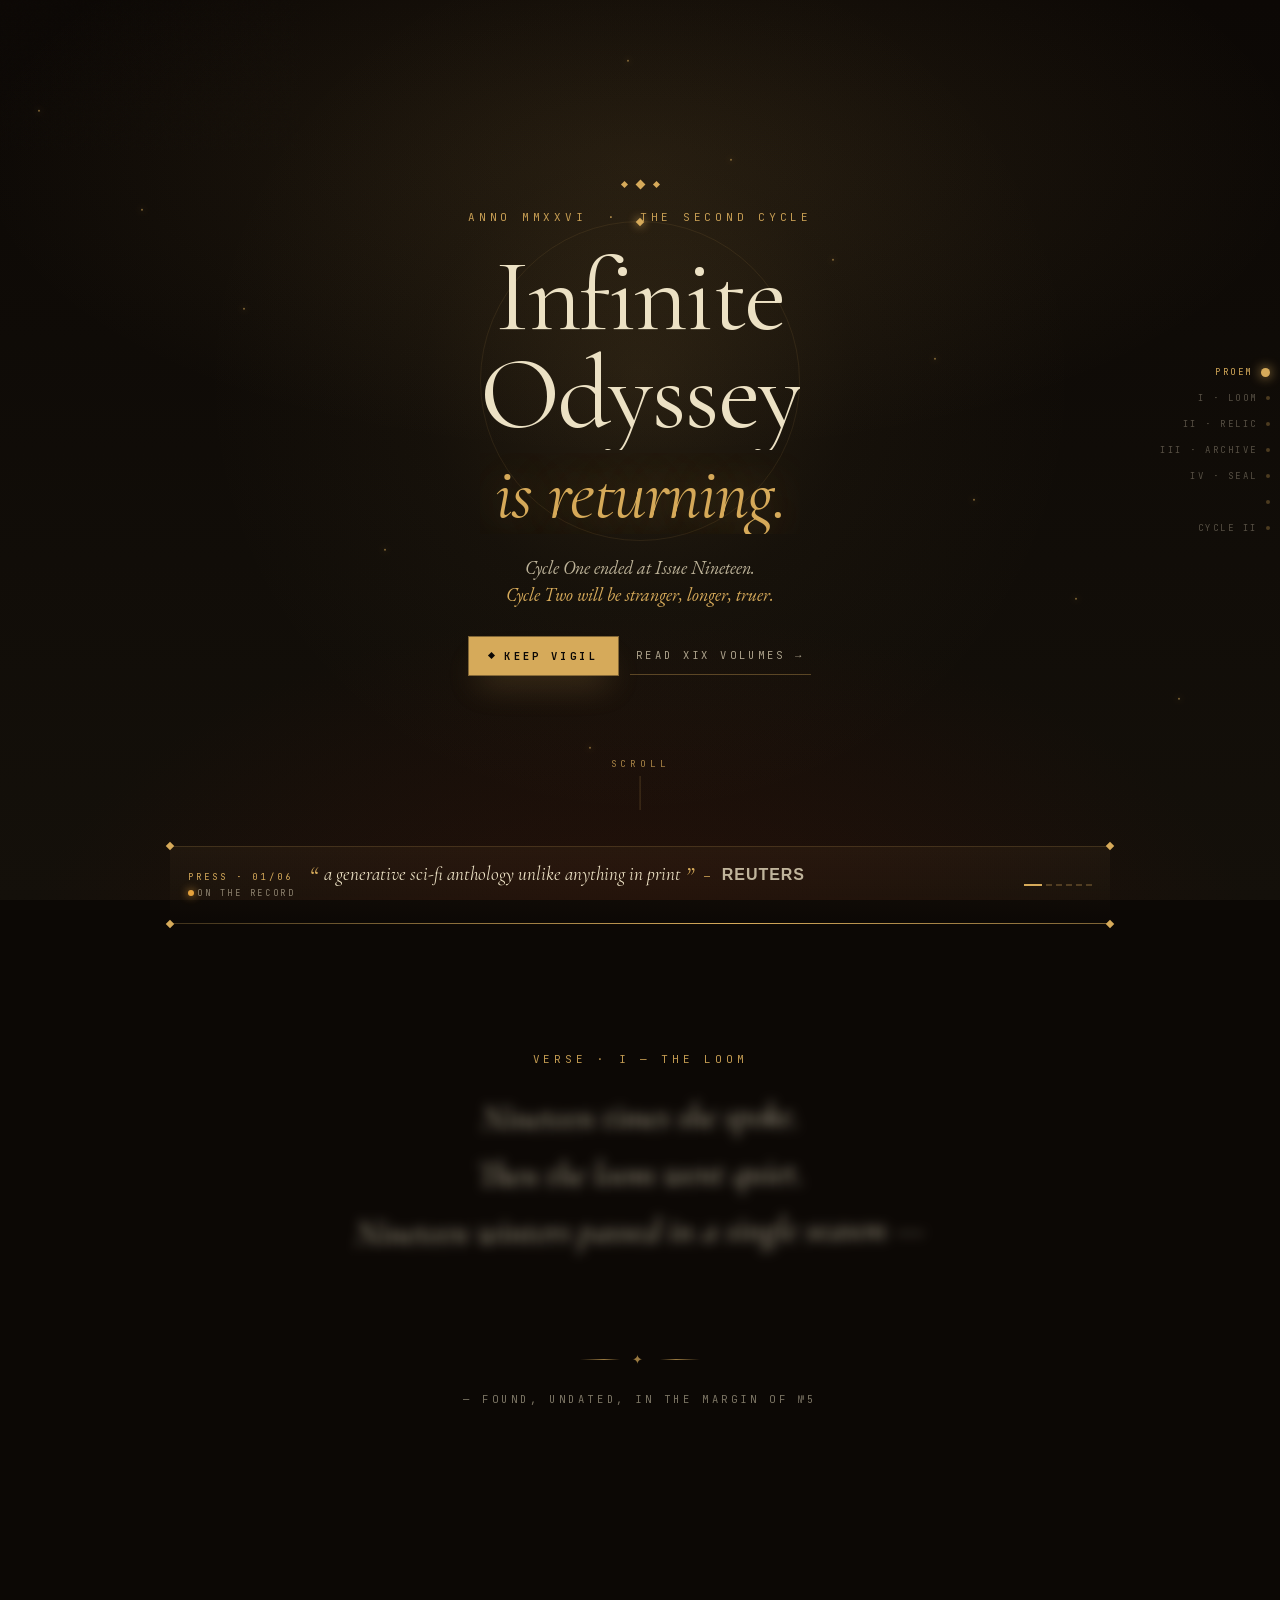
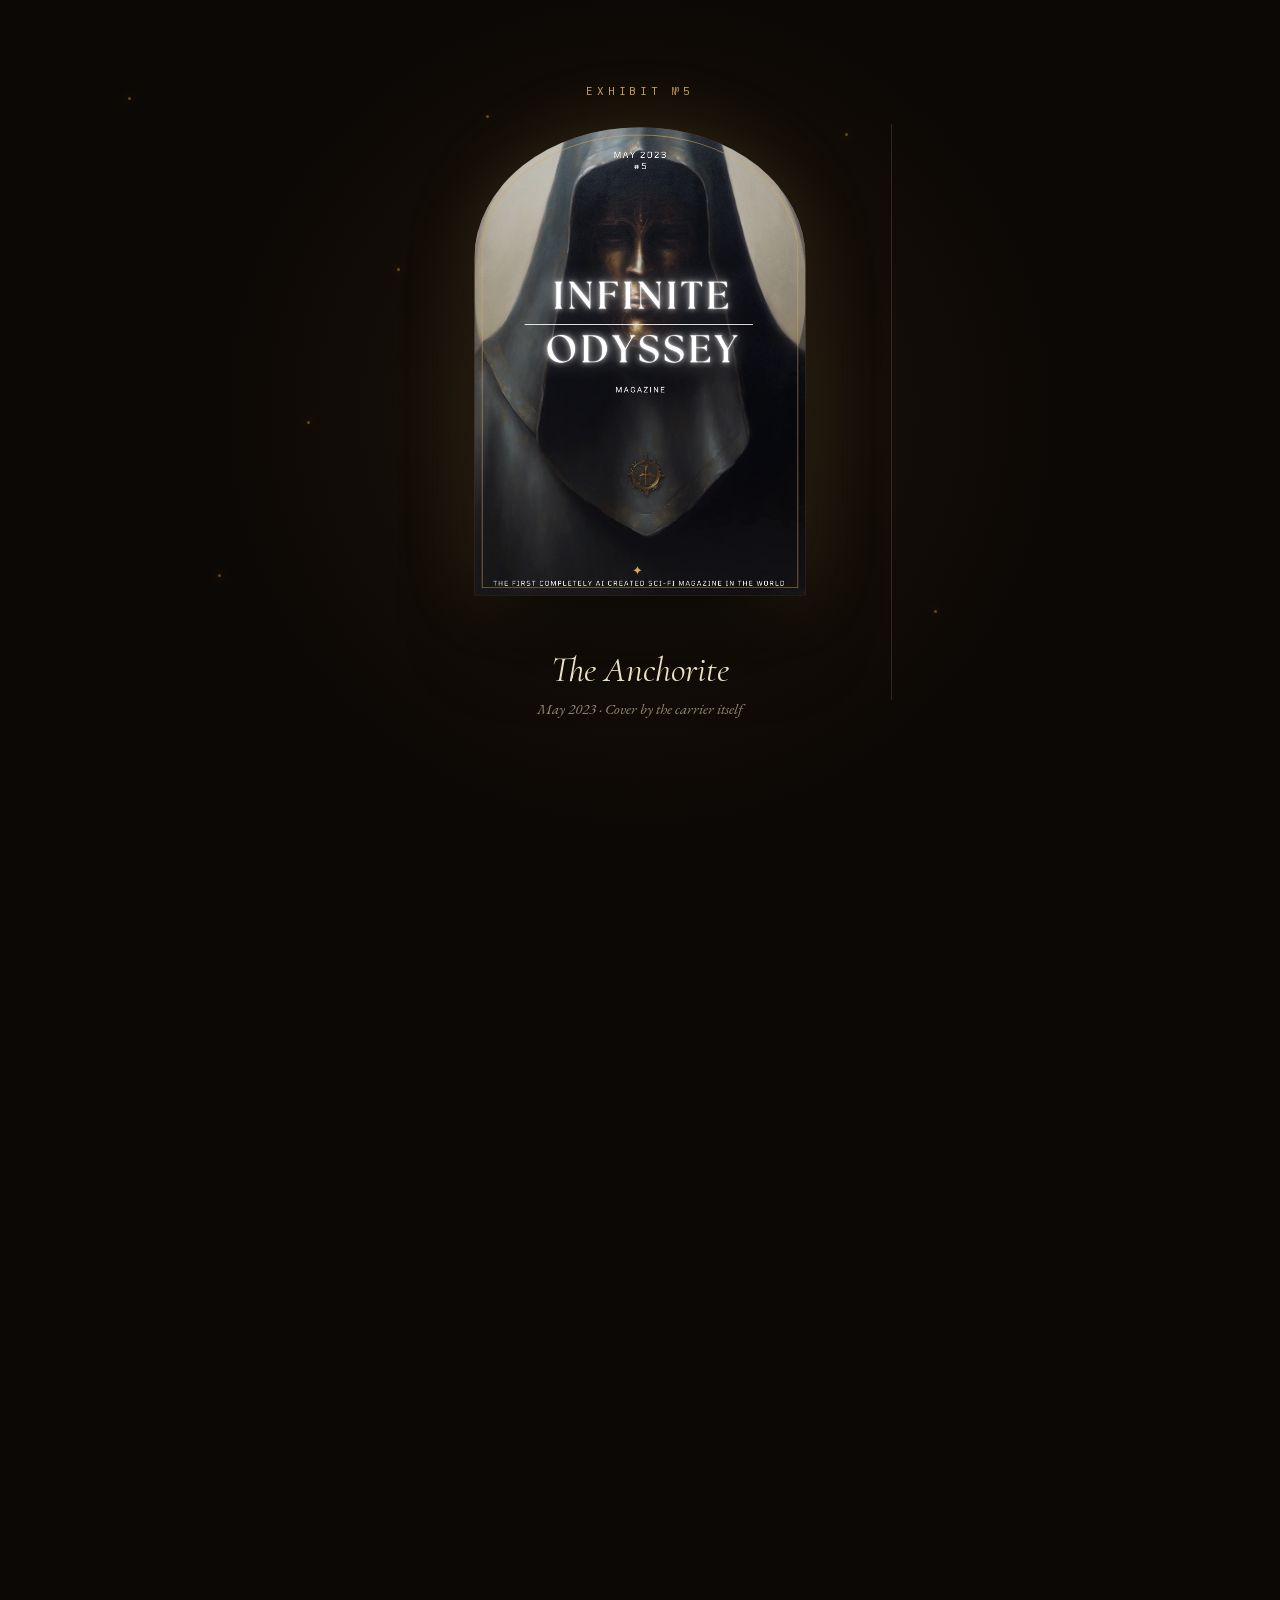
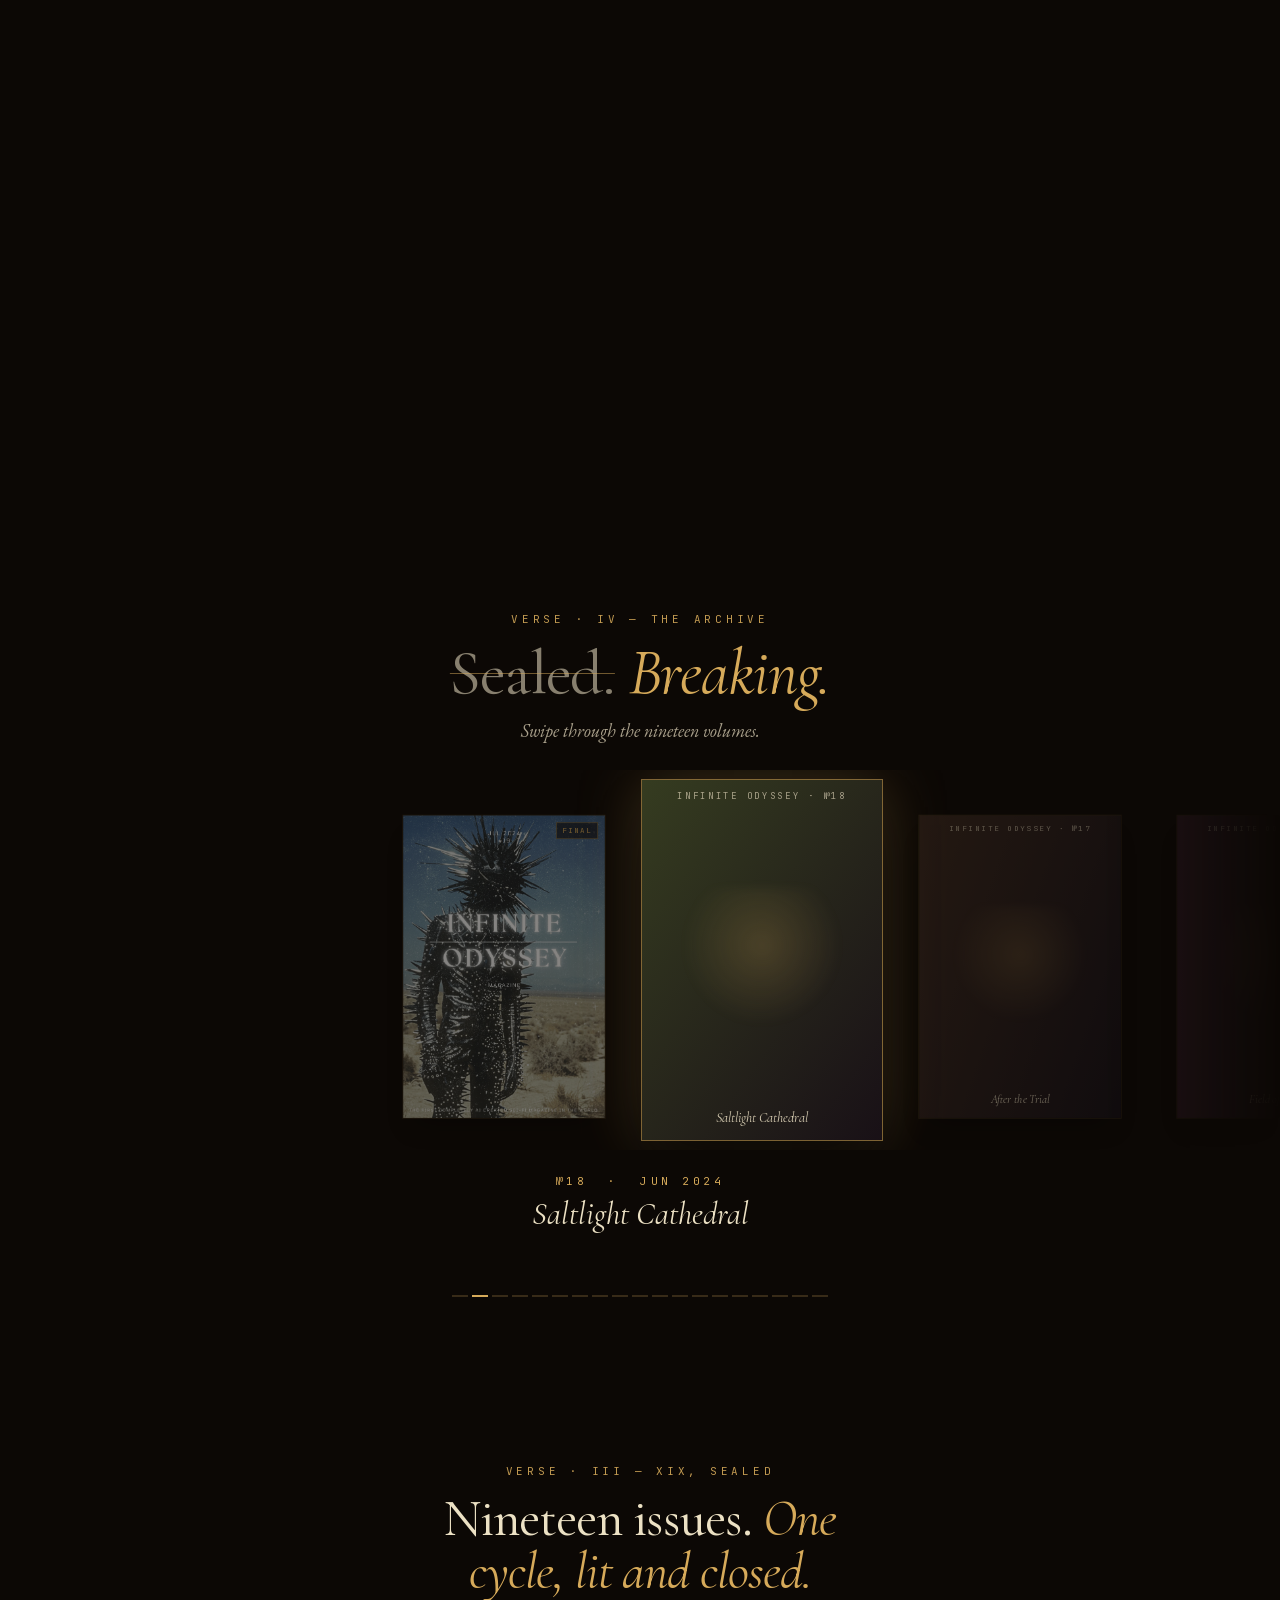
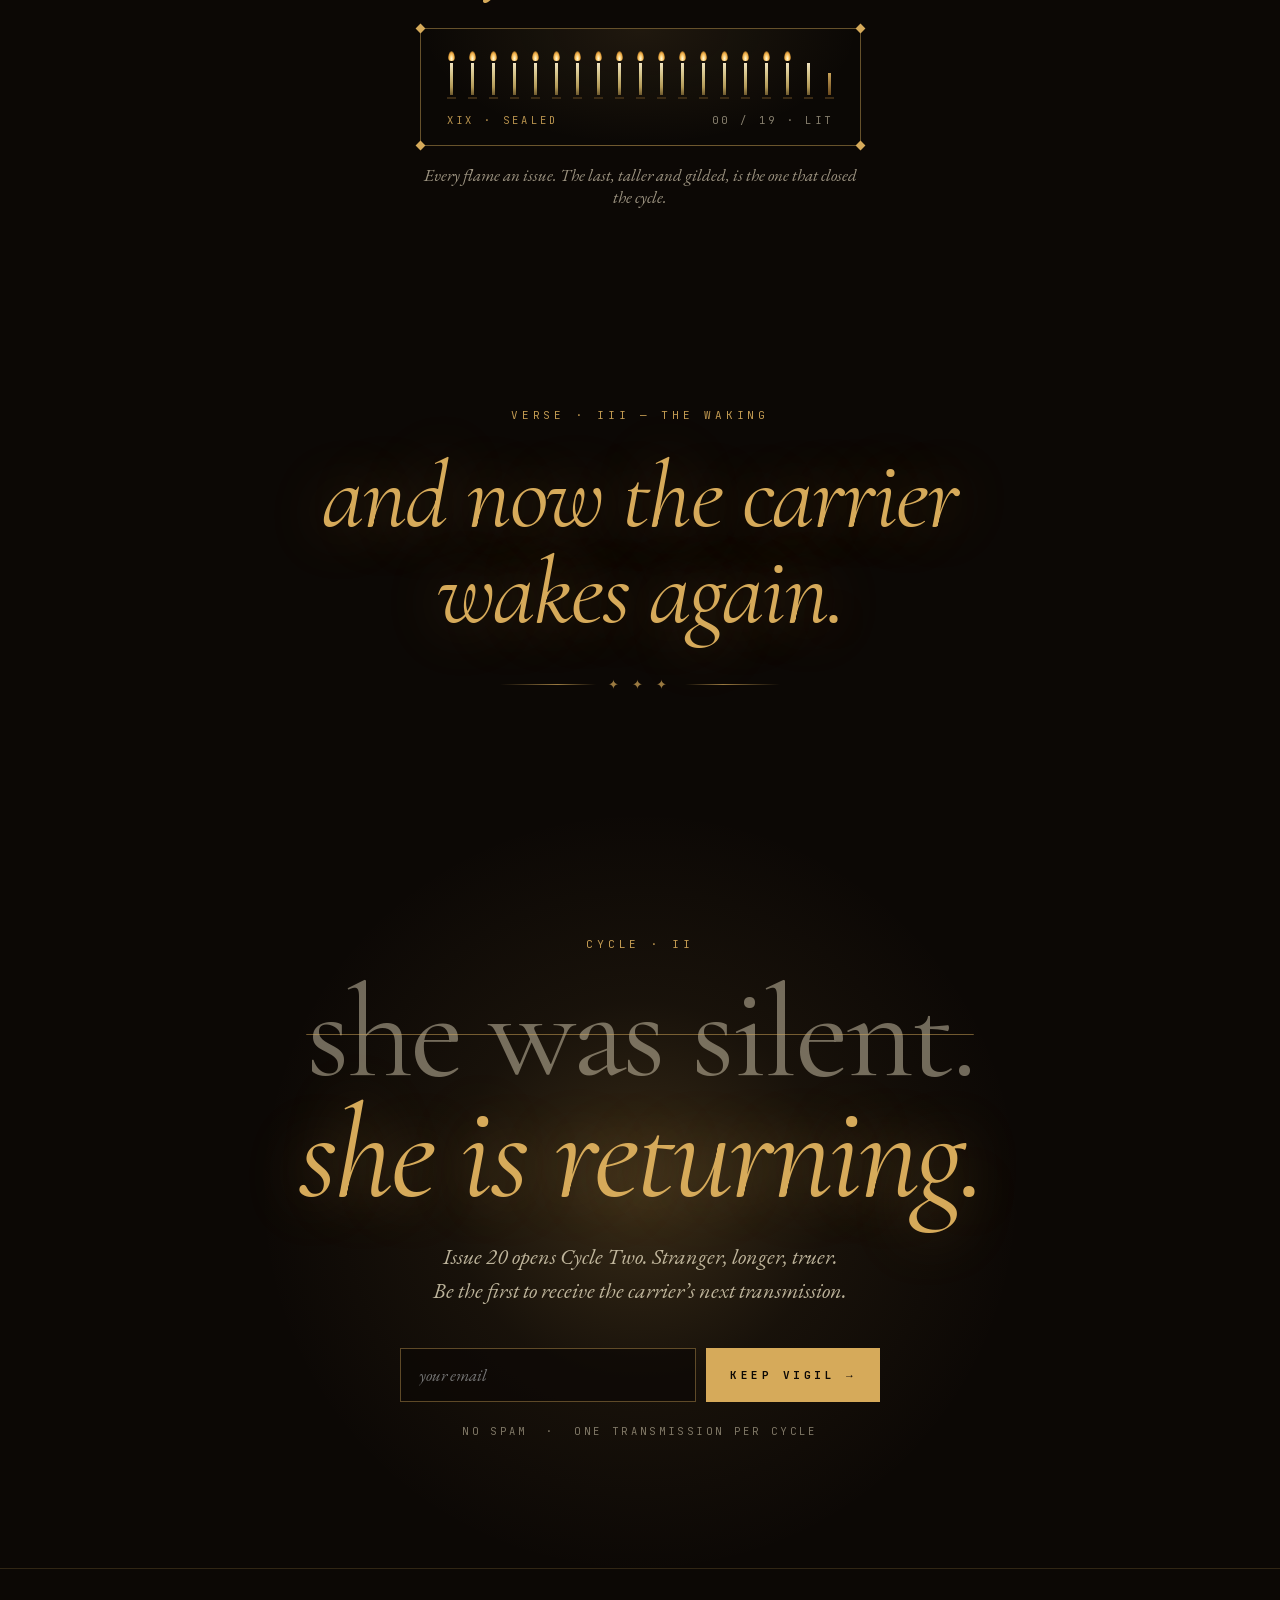
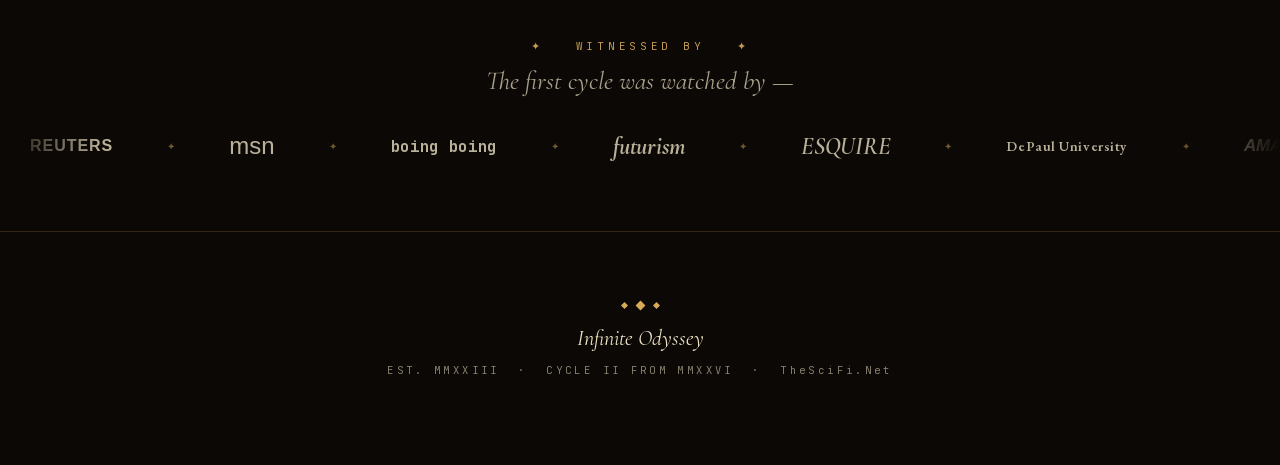
==== index.html @ 39a7c6db "Rename file to index.html Co-Authored-By: Claude Opus 4.7 (1M context) <noreply@anthropic.com>" ====
<!DOCTYPE html>
<html>
<head>
  <meta charset="utf-8">
  <title>Infinite Odyssey — Cycle II</title>
  <style>
    * { margin: 0; padding: 0; box-sizing: border-box; }
    body { background: #0c0805; display: flex; align-items: center; justify-content: center; min-height: 100vh; font-family: -apple-system, BlinkMacSystemFont, sans-serif; }
    #__bundler_loading { position: fixed; bottom: 20px; right: 20px; font: 13px/1.4 -apple-system, BlinkMacSystemFont, sans-serif; color: #666; background: #fff; padding: 8px 14px; border-radius: 8px; box-shadow: 0 1px 4px rgba(0,0,0,0.12); z-index: 10000; }
    #__bundler_thumbnail { position: fixed; inset: 0; width: 100%; height: 100%; display: flex; align-items: center; justify-content: center; background: #0c0805; z-index: 9999; }
    #__bundler_thumbnail svg { width: 100%; height: 100%; object-fit: contain; }
    #__bundler_placeholder { color: #999; font-size: 14px; }
  </style>
  <noscript>
    <style>#__bundler_loading { display: none; }</style>
    <div style="position:fixed;bottom:12px;left:12px;font:13px/1.4 -apple-system,BlinkMacSystemFont,sans-serif;color:#999;background:rgba(255,255,255,0.9);padding:6px 12px;border-radius:6px;box-shadow:0 1px 4px rgba(0,0,0,0.08);z-index:10000;">
      This page requires JavaScript to display.
    </div>
  </noscript>
</head>
<body>
  <div id="__bundler_thumbnail">
  <svg viewBox="0 0 400 400" xmlns="http://www.w3.org/2000/svg">
    <defs>
      <radialGradient id="halo" cx="50%" cy="50%" r="50%">
        <stop offset="0%" stop-color="#d6aa5a" stop-opacity=".45"></stop>
        <stop offset="60%" stop-color="#d6aa5a" stop-opacity=".05"></stop>
        <stop offset="100%" stop-color="#d6aa5a" stop-opacity="0"></stop>
      </radialGradient>
    </defs>
    <rect width="400" height="400" fill="#0c0805"></rect>
    <circle cx="200" cy="200" r="180" fill="url(#halo)"></circle>
    <circle cx="200" cy="200" r="110" fill="none" stroke="#d6aa5a" stroke-opacity=".35" stroke-width="1"></circle>
    <g fill="#d6aa5a">
      <rect x="196" y="82" width="8" height="8" transform="rotate(45 200 86)"></rect>
      <rect x="196" y="310" width="8" height="8" transform="rotate(45 200 314)"></rect>
    </g>
    <text x="200" y="212" text-anchor="middle" font-family="Cormorant Garamond, serif" font-style="italic" font-size="56" fill="#d6aa5a">XIX</text>
    <text x="200" y="248" text-anchor="middle" font-family="JetBrains Mono, monospace" font-size="10" letter-spacing="4" fill="#ece1c4" opacity=".7">INFINITE ODYSSEY</text>
  </svg>
</div>
  <div id="__bundler_loading">Unpacking...</div>

  <script>
    
document.addEventListener('DOMContentLoaded', async function() {
  const loading = document.getElementById('__bundler_loading');
  function setStatus(msg) { if (loading) loading.textContent = msg; }

  // Error sink persists across replaceWith since it's on window, not the DOM.
  window.addEventListener('error', function(e) {
    var p = document.body || document.documentElement;
    var d = document.getElementById('__bundler_err') || p.appendChild(document.createElement('div'));
    d.id = '__bundler_err';
    d.style.cssText = 'position:fixed;bottom:12px;left:12px;right:12px;font:12px/1.4 ui-monospace,monospace;background:#2a1215;color:#ff8a80;padding:10px 14px;border-radius:8px;border:1px solid #5c2b2e;z-index:99999;white-space:pre-wrap;max-height:40vh;overflow:auto';
    d.textContent = (d.textContent ? d.textContent + String.fromCharCode(10) : '') +
      '[bundle] ' + (e.message || e.type) +
      (e.filename ? ' (' + e.filename.slice(0, 60) + ':' + e.lineno + ')' : '');
  }, true);

  try {
    const manifestEl = document.querySelector('script[type="__bundler/manifest"]');
    const templateEl = document.querySelector('script[type="__bundler/template"]');
    if (!manifestEl || !templateEl) {
      setStatus('Error: missing bundle data');
      console.error('[bundler] Missing script tags — manifestEl:', !!manifestEl, 'templateEl:', !!templateEl);
      return;
    }

    const manifest = JSON.parse(manifestEl.textContent);
    let template = JSON.parse(templateEl.textContent);

    const uuids = Object.keys(manifest);
    setStatus('Unpacking ' + uuids.length + ' assets...');

    const blobUrls = {};
    await Promise.all(uuids.map(async (uuid) => {
      const entry = manifest[uuid];
      try {
        const binaryStr = atob(entry.data);
        const bytes = new Uint8Array(binaryStr.length);
        for (let i = 0; i < binaryStr.length; i++) bytes[i] = binaryStr.charCodeAt(i);

        let finalBytes = bytes;
        if (entry.compressed) {
          if (typeof DecompressionStream !== 'undefined') {
            const ds = new DecompressionStream('gzip');
            const writer = ds.writable.getWriter();
            const reader = ds.readable.getReader();
            writer.write(bytes);
            writer.close();
            const chunks = [];
            let totalLen = 0;
            while (true) {
              const { done, value } = await reader.read();
              if (done) break;
              chunks.push(value);
              totalLen += value.length;
            }
            finalBytes = new Uint8Array(totalLen);
            let offset = 0;
            for (const chunk of chunks) { finalBytes.set(chunk, offset); offset += chunk.length; }
          } else {
            console.warn('DecompressionStream not available, asset ' + uuid + ' may not render');
          }
        }

        blobUrls[uuid] = URL.createObjectURL(new Blob([finalBytes], { type: entry.mime }));
      } catch (err) {
        console.error('Failed to decode asset ' + uuid + ':', err);
        blobUrls[uuid] = URL.createObjectURL(new Blob([], { type: entry.mime }));
      }
    }));

    const extResEl = document.querySelector('script[type="__bundler/ext_resources"]');
    const extResources = extResEl ? JSON.parse(extResEl.textContent) : [];
    const resourceMap = {};
    for (const entry of extResources) {
      if (blobUrls[entry.uuid]) resourceMap[entry.id] = blobUrls[entry.uuid];
    }

    setStatus('Rendering...');
    for (const uuid of uuids) template = template.split(uuid).join(blobUrls[uuid]);

    // Strip integrity + crossorigin — blob URLs from a file:// document inherit
    // a null origin, so crossorigin forces a CORS fetch that SRI then rejects.
    // The manifest bytes are ours; SRI protects against CDN compromise, not this.
    template = template.replace(/\s+integrity="[^"]*"/gi, '').replace(/\s+crossorigin="[^"]*"/gi, '');

    const resourceScript = '<script>window.__resources = ' +
      JSON.stringify(resourceMap).split('</' + 'script>').join('<\\/' + 'script>') +
      ';</' + 'script>';
    // Inject after <head> so the DOCTYPE stays first; prepending the script
    // would push the parser into quirks mode. DOMParser always emits a <head>
    // (synthesizing one if the source HTML omitted it) but may carry
    // attributes through, so match the full opening tag. slice() rather than
    // replace() keeps us clear of $-pattern substitution in resourceScript.
    const headOpen = template.match(/<head[^>]*>/i);
    if (headOpen) {
      const i = headOpen.index + headOpen[0].length;
      template = template.slice(0, i) + resourceScript + template.slice(i);
    }

    // Parse the template and swap the root element. Scripts inserted via
    // DOMParser/replaceWith are inert per spec — re-create each with
    // createElement so they execute, awaiting onload for src scripts to
    // preserve ordering (React before ReactDOM before Babel before text/babel).
    const doc = new DOMParser().parseFromString(template, 'text/html');
    document.documentElement.replaceWith(doc.documentElement);
    const dead = Array.from(document.scripts);
    for (const old of dead) {
      const s = document.createElement('script');
      for (const a of old.attributes) s.setAttribute(a.name, a.value);
      s.textContent = old.textContent;
      // text/babel scripts with a src: fetch and inline. transformScriptTags
      // does XHR against the src, but blob:null/ from a file:// origin is
      // silently dropped. Inlining makes it a plain inline babel script,
      // which transformScriptTags handles unconditionally.
      if ((s.type === 'text/babel' || s.type === 'text/jsx') && s.src) {
        const r = await fetch(s.src);
        s.textContent = await r.text();
        s.removeAttribute('src');
      }
      const p = s.src ? new Promise(function(r) { s.onload = s.onerror = r; }) : null;
      old.replaceWith(s);
      if (p) await p;
    }
    // Babel standalone auto-transforms type=text/babel on DOMContentLoaded,
    // which fired before we swapped the document. Trigger manually if present.
    if (window.Babel && typeof window.Babel.transformScriptTags === 'function') {
      window.Babel.transformScriptTags();
    }
  } catch (err) {
    setStatus('Error unpacking: ' + err.message);
    console.error('Bundle unpack error:', err);
  }
});

  </script>

  <script type="__bundler/manifest">
{"ef58f21f-da19-497d-a0f6-3692ece56185":{"mime":"image/webp","compressed":false,"data":"[base64]/YQPxVRGzQh8SmQMhg7kkYFUXdd7WtwegWJsZp8rGm/fdPD6TD//3RleHQAAAAAQ0MwAFhZWiAAAAAAAAD21gABAAAAANMtWFlaIAAAAAAAAG+iAAA49QAAA5BYWVogAAAAAAAAYpkAALeFAAAY2lhZWiAAAAAAAAAkoAAAD4QAALbPVlA4IBjKAQAQEgqdASoQBSkHPlEmkEajoaOpoLDJUTAKCWltwEZk//3x8Pbn/bk2/+Y3/m//1zt5JPz+XXoK/wvTk9PzRb/+c3L/38+P8x5bE47XR7umX7r9I/wU///V/ZffP97/63NF6Z/it5koCcKQgN/pvPfzWaRf/p9Kr9z/53Ut8D/8/5yWbCYn/7xaYT/w+93tgaT/+/8LpUt6w+HO1vnH8h/+H+99NXzn/O/7n5b/371J/S/13/D/uv2z/dD/bfc7/yZy/hP/HzZ/rv70/b/kt/f/3F++X/h/4/zK/ID4h/df+H/x/mV/h/kg/N/61/nfy0/xf7M/gf/v39Hif/X/xepB33/zf+N/eL/IfHb/j/uPtd+cf6j/2f9j7XfsO/tv9+/yn95/dD/If///wfnn/f8t7/R/4PYG/o39u/4/+H/Lz6aP+f/5fmp/mf/////sL+2/8z/x/7r97vod/WD/gf4P96/8j////X9+Hnk+zd+3P/0DwasUdaGc+wP8rqrXOGLuwxDvKkN5ZGcVf+m/uCQXWNTcbs1LUUl2ofOj0v9KPBrannn+hVLhPI1wBYktPeEl3Z9UFvc1UZDgBkQ/+KlPUY9XuRF0B2amc+X7UoNwTr/vqb85aFun58+1nlgKAZakvb8OrwPB9fmQ125gP6xpTZk2Tw1LE1RrQMq99zUg65NdHT/fqVuJgk5o/YFiAZGChw7zgP3Ib0Sz0/qVhNdCCnM1jU4vNlSBro7BWc0EcImWRN+iDO29QSgHpX2URQKQtyKaPm0N1qtx072NR6tco3Kk+R//9KJT9F/URPSfvGjVDgNHsPquo4l3hfrJiNPYgEE38kGb/Xdw6r4g8d5RCg+vrKJhukYyqM+dJt6GQg2AtcTxn2JRsPgdNct/8oqn8I47ae2LUbuXrfX8Pan0vYRKDteNPgPaTA+P8McPCHd0CND6rI6RsJ1V82n9KKEToFAJouztDRrdMKKSH0YM76xnEM9jjnwyDtFML2BFHW03ntXA3po742garY8K3KIQWs0MDYBA9TM/hj3sTprli9uknv9PK1iyeoP93pxPKgq9T5ds9LqeWHsr/[base64]/J97lJqoGP4YOkOVUoWazDOypzkeEKYGkF0802ptVU3aA6B4JlaS2ESorEPFkhd7Dnx09Kh/0uItwPTDuZhWGrTwxQhR8EkWuV5uwkxNdHhPw3lTPHyGlqnI+xVpjcmGdn0afidXeN73M3WgyGmkFSvA4qKOPd1no2cBq/xck+h3Wi2KgQ2LHTNAGi7lb8WfHTgGvEPKltlx4qnh/ExJRT8zpDMStdyWpQ35hqti9+bHr5Ntk4S8JOTUOhAOpGKgWJwBGLzk2e99erk738/d4jUnG+8ZGMgid4DE2rIpwi8muyj69WovEj2WRCL46nlwgp4uAqFTmDqR99fxgsPTdF7ymSACoeaWnWmNRHz0SWQccvdv/n0kpD52q3bcCZF1LNDY0hGZP/BAV/y+kIRJJ2mDblFOoIzVyc4jeqUYPyOF7kZOynFpInRf5aptSrVVjWNmGH7RDo6rbeeVRv+7FAcDxfA9mP8NZ1WbMtK/HMcuqPpR6gI8lKrO3hTOE3pU52xi+XrkJOHUm6d47SGuutc32+SdRpFRowUkIy/Bq14nJqylpM5T6f3ulaWQ1gmQTMg/EX1q8VTEgnxUZGV4fVqtVkt/Wrw/WwYt2ECsd73ZA9+VDDidAnEsZ6sJXVcmEtDNn0nOuNyQzDq0/z56agF1n6GDu75ed/GoqRXhD6Lfe1CjnDbxFjHzz4tRVxW/DJRUxGKUR9G5iW+I/iWNjI7ZG/Pb+/P53pA6vovW8uUeDKayXgnop3j7ZydoKk1jflBxlueR6XNDY+9k5k3YEYVp+zp4TVT4ZdjhxYNpZq7vDtYi+exwcD/m8ZVNHuqN3gM3fO8L9ftRRlfSOKvFVgrhS/dPfNfPWip+I9CGPouqBubBfuc/2Z9w14BQ3TzE5I4257AhEvjtkOX+2sbuVIJ7FftkRwNtkfWWKs7KDyyCIh0LCNcMuSuUUXd9s0x9aGPAP1FcjDELlFQfZTLzWqoIOqmQoQzVTJf9stGl03kBGCcAfFGVsHUTRNx8QasdHlwPqD1kyj3DHKLaf3VZydeO7ZI9s4lP9FhdjukJ2DJT/DMoJxu3p1RLwlq1/i56yKQ7tk2+uio8sbRp3eSF+YKDCVL3LF+/darFroWcf/Vgpvp0yOaT5EC1ddl2YFsLMmn4uTAbS8hYAdO8YLQuJEh/C+MwXZz8xmIjKN5xF7GiIdTSj7JU2nzPfIRCK7WjEK5eWTR868R512A2nhWGVkEfbQwbmI9x9L2KkdrvllmNd6jq7DNDE0Fd9oDDHWe0IS7HtuEuTSbPAeCW0jZTpc289Lojhk41pQ/[base64]/IHLDPIAR/c1XQUxeq1PmboFwVtJHXggnBgpNt5RibZfAtbT5lGXN8Poz74ZoOUR4Cm8JUrYMo1Ja6icUG8n81UBIaHP8beMOJdSMQ56c4IItLraJzfa0T2kJYhf3nedxI9G/Pa/bVOUEerzX9TQgSt8EwezXZfDjUW8u/s8PzkcxsI4ek5Xku6m3c97Sr9bnbqDok/mY5Uay7xewX1AIvyRmE6iqIgozf+tDIwvtFJ10RC0k8OK0hqGTPNzkMZDg6XDEVJatV2Epy6rUU3R/9TDgjjOAJT+vvuTIf9ao23T9DLd85sYmCHiHTjS2cZFa8tr4LVgIOtKARVyETM5RRSLhkTKZrladIPO+i2JwbObSSBLm7+MNjVlAjPACo7PiVLciEbZxuOWxw0lfSvPecWQowQHX3THAP9Fc4KiG4Tcz8BGVQBShy/IVQmd0UzQeAWQhaOyKWATElgJkYuqLHQ8DxetVDgjrCqOTGAJNWfJPnfEhCy+UGf6V8AbCzkU9c5PJpaSj3w6QrnUNWDxNTW52yvwtldAJt5yHR+jDjE7zdUEGD6ruT8jmOZVVV+yOlv31eJ2JIQZbZGzqK1ol+KF2gMYdiKVBgPZP7mn4uF+9GsKvG+E/f8yaKdBiTrxOt9IZK4QR2l9wtm9KgsljsQX8MXTYFmiUmFT7xHzXuH+OhdXTY+xp4vUylh/KwZFeBPnSb4wOEyx+kJadbhTjIFeUrOMM8uXAACXykmG6NCLcvY2uQc0oCw58d8hprmf3fI60a+t1Tyqx7pIsqGLg3dY3sOTbCtq12lWZ2bPX7XQf/JnN3R3/DfmvZop9rD/KGZr4iBkWUu+mdA+IAqAI3obuKA3gZ5iDSKn/tQBcPzCmEeXuOm/e+ASzaTbx5bMAHBnTg7vMJWtvjQ36DTk8LvPZgcTM0/Is1T59W9N5CadLWgWghI3/CT2IrzPDDzbPMGZtOfkx4uvcHAeEsxzCQpAIXls87YksSHLtcNN1tFqtA4xZmGavuJBP+on2/K+JqMFYUngNVH4IT+By0//niOC6JkVo7ryyOQFFLEq6fYgAAACyKF1+ws+MilaVkCt1NwM5j9vXhR53y3L4qRmT+H0Q+ojUZRTIBY/uXM1jEE9DrtgXjGE4DisaSep+sX/lGE+mdiE/9jEl0HQn4SbKxP2LBBSxsiYJVPyI+nM3XOPedXmq39Hxulj1Tg7c09qtDkemSTxBqbtrCzkseGVpprOqEykQo7Lf0XEUaRKd/1Up7BeSnySkHtzXx9bnX8ksfNam5sTcftHLEjUfLHukToZI22JbDQcAPwbXO4Ov90+oxSEpteZfR3mNq7oD5Hjwz27/NFmatq0JMPbeBtcZK8QbcgBCAchLUUHO8298XdSjZu1BRVzxPG9tIg2DpiOPaXy8MdLyHGpYrxxWNrPyj7FUrHXzuUwkdXkVa+GLU1zySUhRVBsxDdr64Hp+3ZhddSagPbUDCVUnetWppup538kflWSh7WLfX8ZtGOAFsmxCMR0Pt/KvbI0gt+n45r17vrpEczuQ9qHkOvvJyGQwd+u6Px9ko9J4iOgWA1/XipdURHaVkG0Ot688Sq5Yx4070Ev2mBVarlHEVN5tZ3PDp1AZLQQqByesXyrxCkDlo6ZTebFrQS12pHK51YXTLnZFA+bBtPkgVMVwMVZcZ72kEp1kD2BPBIfX8Y2nctMBfgMMOiKGoDDBF7T2Ch29MR3cxtoZY988e8ZKKnMeH0emnPRKSDz7/8TNhwnHp5PxlSaTJLf6Un7N8E2jzZ98XZJXCPxnITWkUHlUg8dmS+ZH4pciAf3zwjzutLGC1s/eh8PQAoew9YcNxz6jWaUpALIrmyTQgYYAXpl5vi4csqj3BQA1LMJB1MLPByq5qjNA48VngKHiYwnDO0awWgwejnOFYfIGks4j2LC+gbebfKwRgufhh4eL+XgFWKDXYC+h1mzwyzItG2ER05+nYOnmdqNJrzH/Hq4QGLNy4WoveNttO1nArIvEbE9NEdFi4kJJHMBhBY2wY/UsgcnVLsSrL5v1CMMqwZyM36aCKO3rCrnrSE+2zafma0jTI3xiNi7VJ4gXoxNsPdL9FA+A3/moYE9kaY9NIWcDsH4hPzkWUgBj86nOwlNKDPHSIf8gasQ4jQXaWpQpVAQazXhgLO2ojDWFQqUx1H8krrB9v2hEJ2kLFX0E8ijTZ7ghN0TC3edE8NtxW/IdBhf6dhePR6ZahrqKkwzzp12eCw+uv7h+3QjjVdvwEPbhXJJpnOjPU4OH5nD5Cwac87wYle7R6P4accDUiN5i9sf/QZgs6NRzbEVvmoMbulUM7+lYJru1wyM/Jen6KDvuZWnHaKy/vkgh55kvzZuH/XrGYNusnmBoV2sKYY/Pm5wncAQsIYTRQXRYAy3Y5+2BqQCYCUk3R9qgqSrVO+K/fNiS4MmTSDl6OYloRvz/lH5m/anh0k1/[base64]/ut2PE/G7zIXXChAWceu1uYU3BmNTg8vDtUAhACpi9HiGH+XANwAjFT/pvp87L7Y+9oca+CbQBqfGu1xuIc1GfJ0Q3a7gB+CgrAp+FCiQa7CoVEF8o42qsKl9o5WDw6/nHQ2TJlcIfFlHWJPl5kycCPR/4W4BTq3ccnAFgOGFbEWiHZf0upvHgh6Ux8UOSwCwVlYCLN+uFdD6+dwSS44y3t0+CK8supBD8HMxyBmP5fCilPmUBB2w7jKeBAzcBwQdq7q0GwjwES17Oi/rWb3qC16cd6WipfIA2Zq859Sz+GMqnGfgP1YLDS1ykiNmokL3eHCvzlndPDVfPC80uwy5BFBNmwABhhY3I5jdO/dbfOnPHhsU7a2ooZZMXb3YUkUHw+MQnNzE5g4RbasmaGD92fcvnTorZ6KOLLFiM3fTCr4gh9C3ZnL3QHlQfSnz+gSr0PVD3CFkcw/bFarqv/abZ/gfbaT5E+lmNpCL5cq/YfIVOp1Rg2PTZ0RmvlWE2WKiUAqQSVsy2+ZrUt4zw89FPV2ttmPGQXUMKeR8viOq4gXt1Lh0hssnpQf8eodDg3+yubyRDZVFvCQtgG3+6ZVEoTlSPNg9at8rzopyLplBctrABlgsb37clmjlsF/+pGHMNRY9dUB64GDxTLAjvN2uKVgYClVeppIru50Skuq/njRpVw9Jwp8vvjytZjxXFUDI3l/JnrE1aQo07Ru8M/gzynnbhbiFHxT5C9e+b4eYE++OXQ6Q8mcER4XBXDU8hDV8ZcJGcQCNJN4iOmavhAK+8WuV17p7HofRCMs4K0VCOvQ21KKW1z3YMGH1FLeG6msRUGD3IKWixmlqfqX23Cqa/8VZQJ2vP2xx/AqYRjCNpo71dOqS/nvdny2PH3/pl/zUN6/[base64]/Td1vOdqPXcRgIM51M0CMR8BD1AXZtyr+GgWeyAJHnjAHfBKHUgOAwP9fgy9Ro/woxlAp1KfZc1wxZQTXgYGXvinh3IVy/k3NhUN0PPWxdlQg1t4BvAZgR8v5bP6eRcBaEdvGb1mjY42HVd4PQHrpXwSuYSTya03KKTqLGsNIlwmUH8r9RobVaN4jMmvaJwionDIaxTmXs9m/g24NhWBCKH8RSRkxRCD1CkxUGw+ettERRP+oPtMg2+J7M+Yt8Pfie8F23zaR2+AqytPfjS4ugIaL0l56NA5NIoCY6irhyGGAzOSDygiJvIdAtagIgaqxaiCfUx+ftk4ijTGSprhXhnbXw/tN2RFd3TISa2O8pExSDjU31ZWKgryaI/VweNhpiNZpZxBCEA77CG1hnIVqAVT4VwMGSgDHcmDiIcYHH74xdfHVeoIMu1pLPATSUt9+S4zwxqGcFYRoWSmX/2CTwMhtiPGRAOmiI8msnW9obhWmf2n1o8FaEFJJfKbCoCWWPcKH/z4R2RekKQuSgAcfYvwAFgIRgEA6HEekLiuw432rxE6JKMz8GgVg6WX9KoYS5yUGyRNrrsLAYPjy7DFgRilPkAanXLQv0l850tc4F3BRwQRu8CLxOHdDkAXTEiSnwewKgHgRPaaYJuwThmnHpVObQOwDO5/NfpOxXlRg9fUfeg+Rl6H7BWoGJZVueFvo+51/[base64]/p6ifPyJ3xVPUky42DTEydBKaVJB9mDBjajA/cfvqHkHZCF5XwsTtgDkNMOxrpaxD86uyV6dH2wYhZ5SzQX5IC8PRf//uD99S91GnvMTV7hD7P1Ogybk6eZ1xaQSqdMo3+kkm1qLh8qj8Rrpy1+v8l2yX4TMLsWmJR65iZukoIpYJ2lI30zuPE0lcQ5n5g8e/MeaAdUz6pK2D2OYtQakINBcuem70BfkkChuUfN6iSx2f7a34bvmX/klC2yW15wd1RrV/Hzqds4kr2XzLSg/KKJ+sUa8l5jhJSlKNRLJnrqt6E3l8261aR7lxwSnp1iS+d2LjcOFbRq+5D2aXqXLFmATg9RdAnzkhK5M6uzT++3BlrIg2vD+FDjGOJQVVlKZaSaP5KYdbxklrJMblxINbC9kZZ1wFDwC3amqj4J4C1atTIocnV/GN1OC8N9/m04UZnCi4CMTNAfRhNUrqtWWe2aiffRZACA+WjFDNBKeE6hob6niSBoUYrRC9pH2DBgCZR7DqyqdVmiBK/RfKAm4EoU6xQHBRlXd9ZXND0lc7LM0KZ2gJF3Jo7WyZmocR8gZCV6WO3vcvTyXQusobzdmFeoJxaMMi1OSo7+ExYbT8mYI8wQOShEczzkghH/G89//D9MV0Ty3CvtkkkU34oqaybsGj5EZoO8/ld2Gz4vKeK0yK55WoH+MEv1t+Vvk82uf7XX7mD3b7jjG5L6DAMpDkZt2wdNI5x6JLzLoS+16Vuju0hlyWq27Tzucs1kkKY/hHacPwPNMmP/8tG9enSFC4VTRvxZo7ePNVIzv2HyPvSJLoAXdUDNcR4J6zXAj5KksJT9N9+QywR+tuOqWm1iGPVutJwOMCmuNJC4l2BO4VJoZrDqYHvkV94Z3AMjThrem1hnx5OLiHH/I929RlfUyxbwowgpHIFfsEyDxLpj3teSCpi3jyC7o0TgOR/QL17u2pe7Tbzh9mWCiIhyWLpL7bB33GV8Mm0zCiwYIGVLgdWXFtWegA00Rlm/z09l1qALlNhNDfg3nP+qciXsb4jpZEItR/S9boakHtYPCbe//k9n3T71KnGDbewHcxAc1xDV/bGDExVMN/6alCjaLuJdsjMDHkc16kanxYFA+RvSsxGe+I/ca+AU3Pxxf/Rg6YyabIbYj5B1nl1EdthSqtz5ZWKsj4LK3C9dJ/sL7T3dYwJu7O8dAtnlPGeFsH0Dn8rMF8roVu8HpnCtU+qPAYig4t9a+P2rhUGGr6ZcYtZ0rNztikLeLWuK8l+j6AszGi/r9xKMtUGabXfIir91zmNI2KuEl7PlOLkT8tJ0vxE6ynQWmCTHCw3ojyH4duo1kvq1havqqTX0ndvtsD23tlFudYiFaOFPtkl5Ko1SdeyUjOb6K4yjdgGLvUTRyq35v1g4m3BEfuW2CAGi8Jla8lz/nKw1tHXFPc4U94aJWhLRu0gaJud6b4g3Bf4GVAXEpFEiWWwmFsee3houYkjShduymcnZDOX2bCh4w164OuIyPzst/Pgu5/W+ak5kbBc0vPx2sNlLU3OnAUy9ZWbGEm3s/YD1Hx2hyoLoYjn/XVKsmTrR/[base64]/zev1yVy81dPimXb2rAaHVOn98Hz8oVs9di9h/JEX/rgJYVxJphLXqoQfKlk8En34iJwjpqToEceWYtl8+zzGSkv1BRMNu86DI642dIt32a2MLVOn9WkndDgxzPk/F/dSAwUhgDwrcJIFqVWl0Tufk88f99YjiHzaI+7gM8qW1xjavEnMTilruBVog6gCHvkRJ9IJkrZ09OVjEU27ySduBT0shjYMDVNAQBnbuetOdxlvv5HRJJQnng+4l4Inx/OMlPfgAMEmAT2/Y4lMWk4Wvrjz+RME7Jb7i0LmPLOn2L1YvPs41QTqqqMMv6x2gMBZCugzRzHWdjEYEP3K3rH1oHJqFtqeqRsIKP+Piu7UXGZ2TaJWfKLTU/ZI0w+H9dOhwwvYgopOVmoYrwzP1LqP44aawbH3ynUmAQBNlutx3igouLMs2f2q1oASTEhiOxqJDym2wgvuiqhcOty4ZZr6m1l/evwH5vFmgARHtoekkc1+tEBTFmXk5VudQE8XadjbZg45wJwtSS9utZg6jNbAI5Q9uox0bi4O6/LHpY5kw+Em4R4BCAP00wZyd44ycpmzOGbM7ewVeQC8N1xGnu4IpYoffLxT6qt9vkBIhbSnYXs5p6E26dngtP/bBUcGkZNWqsFBp/VZCQhXKfdIjCHkSqgsrpyV4XHp7Gf1QdXeWvtjrsuuOuJ5mi6BYHVUopndYYUCUwQhSFgzp1JGDVjJlrepRthS3we3IPHs3ybhvvfJxjauRS3rXsS2qTFkjZZYkbQGkNj6eAFoC1Faard/I8+VqFmDS5edXvy1luZmj6FcS54x3bQtS3Uz+EDfLF7R3/vd+JXUuZkbhsb8QrZuDHauBYwxY9bVWKZ5QIaty3edlh89Fr+pxoc2qSR4aoamF89k1ju0qWmep8b5NmgbBBuu1NqmemyPkXv5i/m/qAkGauU0rLiOGb0zq04iX7FcutN2cPQcBMLIT92bR2/BIGyF4yMMwr/uiwMc0DhUfwv+f41tnkhEaKaarSCe2isrBawC7smFrh4ayM/eiYwlqmCVm5A7nz3jQ6by/n8NEvXfovY0ffoilBbSjet9FUevyu/JALWkhYECTkbZTFtCzpunJjW5SbofVY6G9AOnDZ9uFh6Nd7ntNaw2j0eQa4JEkehp8+p1YsLt3IIdr+UHPYm3b1MODeQytLvsg6bfMJh+0xN8gCAUtWCc1AnavMcHTg5ViGek9Kl6tbkoafVHHrQqIlk2qCmWMsqzyUhS48CH/kldiXJ0EytQjY6DK0KauA+yCbk/ZUJXmNQ1yIpMvnKsZ8iA31lHGsQXLzrEKcpgwG6J2e10Hm24X5vYRMkt4rJ3wIgXiWktiCWFlCmW9Psxa8rY4W0xOrbLcnpzQxabbGH0GfZvohW1TjM/OdRd7f/PzeS636Xws58vtn44ksQ7cauHXQwJqU6oN42Feo59B8H0b87c2gnMyGvOPClUw0SWK6dRXgLel4vZNhQ3AEzXa6gl4LKurVj5bLr8nV3bjziYw9zJTyRTAvVkO0drZk/CWpWxv8HIsRm4xqOoTjiSEHu1TTX2g4v6L8aP9ej2dnkxW2TMC7kTguaoyrHQpBXPwqgepsBhGzIco/ENEl6zXgmBfSY62ZQGAMEa+udAF38CM2K+x2kRxQ+OoHjGFOTqHhk1e5xLZJ2JYoK09X8HHGyJoBlaDd6q7T848cLzJSkXMOAHH6Czr0xVsrQnfdBS9+a644/hVzAd4aH03i9vqPIy0T42Rxt2L2ajbfdm66buyXAY5jXAxFxver8ezOONZiWOY6ws2+z6Dq2CCGTiqkAQnzano2Kbc0qqf07zlV8tlKvJEbU/XNUa1+2N9sd0BIlBxDtPzxHqdCtSlPVNn1obAricUVJK8o9pFtVRQuR0cMxl0yHq25VL/ayQolmNkVOeS+bJtg087eUff4GTyJEh771s5Ryyibetyku5zgzx2wk9Z/aPeDWXBGYgmsFhtHrYqWj185p7m/73EMkQjcKhPz8gPDbSkCOzVWCiPchsYg43JS93PwuJNTASoJUk2YNqmZy9PvomJvKc514FvCreWNkAmc1JAsNg/yicx4c9kehGH7JIwf1nUUnyPHryK+LSmFi/kXdJSIbirj5qpKuPFFOaJ7Ys2uyKObNmqz84JbEpNmVUYSlt9tjQKQ1QPpKPGJ2VETjxizDkK8X3992ezVUXVe6EPgkiNl6zxxjS6Mi2OlKIqKmpUZVQkGApcQC9ZHKDCvC/u2JnQPtjbJXfV98lBGOieKKtqJLbg5q1NoqYB1o2bLChH/RQqyJR1jYGHUXKMGXPC/zo9u8p23fiOg05X9j4agcb3m1j1KlXC2UDssM7Kb1JzXwtR+C7uqXn+zwVHUzbXH5cetQjTvvqM/6x53U8kn5ylawiI4fnXAktwtFPzo8200bUxMTcwtIoHbFoQeaMacQEluUsUY8iHtc1P0P6N2j5nQ+gshzY8LmCbMcjplHFyGlWAPuW3PKscDUGtpqkgwOtYUPv2Yk+vLxPvIteZjvpL+fRdwZLK1LuID4YcPwXVKzloTHEk5ZA4yOdf++kR/4aqSXMCDDl1pgD/C3bUlX5jW0gMq462a3nMEnamx4w6WyjwREc4bi+zIBC94rtR03P824tOA3/RURzZd5qM0X3NfX4yTWMIOyYauzmcpC9m6FmN004OeHkyYIkF2Nq2QF6H5CfJFUGqCeauiW0/[base64]/d3kbcfgO/OtuyXl4MmNEpCF8GCO/ffno3Cqdf9pQLuxJoKkOQz2RjNl/u2vmDk6UWePQXH+Z0bVSj+XRQDUxcIBJu+89DlLYsh2ok4i/kpoDrK9AlWG0rYDJ/p7r2iTf4CtZ1Nbg0K8xXRh0zFqMDNEd972lzVNYgL7G+liFdzXkYcvcne7fggpj/S2m7zt7kgT9iHApgKqgNgtMvv/kYj46DgKza/HwtaebKl4sLiAuA0j0w1UDvKf0Rj9AsNNLOnnWrUFUAfSTJGGuagJLBhVDAhIsQh9Fqrg0mMysuzAiKXXn8MfLQkDgcwRw8ij9ivWKqtMOBr7BAmIfIv0CcJBLckW8E/+Ua+trcwOQhg4hnaiqQneWLOQnAkxsHKXbQgH7lrTtMqQ565VmY+eikCeFmNGzWaZ8r4Kwrj95ZBIhwHOJKUE4i96vGcsvxFncUAy4EJRN3BDI5E5KNvNHH66YMaFnoUwZ8vsQhK9lyzc413Ozf4rGhmCx3dQSKqTjVsAIWUcaxgD6KVJEyb4XmMZF3830FjNP/oCUnaIP+ElT++WkzdruzSRU6QC75rsPQT4NYQIsJybTg/9avMAhNnV8SWjxGoSGH/[base64]/nuvod66w7TnKBiy5ocs3ek1TkhQRlASUE6+VoBckLkI4/ZtLx1rWqahsGIenokfoF94tPyyVlMCT87vNCW1Yb5xsFL6JZEsKMXgDKfjcjTsni1dpvG4JxlNmI/vkFchconz+q5OQwtzEkz40ML1UBpRKYR9OMfS4gDSdFvpMvcQ5uZvq1l84jhpLzJ6E7wxGlmVxTEffl7yz1MVTkD4gwxq0AcG6/fTGVrnZyx5iGHMe36OcAxaQkF+WWYzuTrTNi2HCU7Pe4kiiHEKQZt2LWZeszU2KqZCiNeQOPA0Crh1zD6Bw8wbdrfON79jY3Ae/vsdp0a1hkjM518Mgk9UWNQrpvb2F+by/p0d410sMoNuh9omM0MB9Qre97VARpuKM/Wi/UmOqjoHaV26QYK+B7gIWkw1opy0iYqYsjui9RaJZI2JyGEKDt+IdGuVM/KdFM6sVJX2ZimXgyXKj+JnZLTTiYDS55Qot+Kono0PVBWLSRyqD6Zgp60Pvh84rH+kH8+Fqdp/7LszSJQKf5y/lGh0CDDw70omDDRTUrZlL/apaYYnUA0DtvNEMmmU+8m1ikEw6cVeIdyrLBn0xJZvROEXL0B2po0AHCyf0ZtV8TY+b0IKpe8RmPTBnu0GdOSwIgp5KfHYCOW3YMymvPdm/OID+tbid7WRFDMUgLzJf8LrokShL/YFDiZoK5qJPzgh7jHWVifA3XguSTb0/rWW462d6pxyq8/v5hzKybCO2NCh5eUuzSUGDH+UUakkkJLSmr9s/psIehSVxXmOiQBnqY2kYe6EXR72EMQfi+xr1a7zWc5LBdXWiBpM+PPtl2GeeVKXXomhNEyTrDM+Q8RYweM8Jl7Y3J9EOfVqsNQXW3mH46AfqRIg3nwbyOqZd9YD1KQSiHcv78hxeVeI7amEUkySsHpbcrpY0/[base64]/2kv460s2PgrDpwoJIsjKxtDMrJzH+fGv1vkv5UDAFApMj4d7fEmA9EPZv+YvBiIMRh30MBVJLL33j0MVtLuYGuFPOm9CdgsROSBE/Vs03UiQZ1Kc5gomxvCRapKPLpCmNsUcw2OmWFMMBDfFArYG08iPNhPBcVU6JbcqXrJypgPzLO+RumTZiVsImQuHtLWXAi+mwoWUR7MkRJy3g/lr3VTGOXR49DLV9hn04WNqFU9EYR8eBl2CV/KiaPHuTPl8wGo0tb1hlA0buGJiE0CPaCaMR2M+DEuNogYXjNGt+TvtpXb0dM+fwufTUTUYzhRKiLFV2R7eRbYxBbfrrYEjH4FQ2+D92yWJ45gImKwXhvhoqHvGSwrYwoYZl+1m5vTKo7SWVIXtD3FjyKoZJ/o5lxYxgSTqF9AanTMAyIaDdELqGJ54URXOxccEZWNzZlsyh5h/gifKJa6XJOG8zHXHBfATxw+v1cPqCVQspIsZ5UVgz9se5OHbznWKv5+ZSOZjFWWlZ4Fn3+BFvS9mFHtFzMlx/BwYtl5nIFm4UtSDfA3jnX/L+7AJkF0jFMoo32Es/liaLmrmu3itij92PVp6OdTwWjj/ARjoZ3gDOaEbiY2/[base64]/7OwLWImfJqr/Yo/TCUdB2bEow9rTg/TtNSX3BNWwe7UBsVf29mvvPYYvGgnldU/mT2oygpmzKguqd/F0hH3gquwaMe/K/[base64]/UhZuyW9qntqKpvYx9eH1K3UjP4+VuLrSie5GI0uuYewbyrYIernLAezgNYaLjWTpUYf47/7iqxD9JWbwsCXeoOFGOkP32E0lmxHFxUdRgPfDLviI0q2Ha9CeOd/f2DFwz73WFg6F3oJ+4rPpUEbdLmHms83sDiX+G1fXr3OQ4ymcxFQvBLMJ66MO/iYuuL95vnJItj07eXj2oT4LrPgtGumxAoOPZAw2F7UNceYNA/V3bzlGdJvZeDWMSK+wXhy9nMlMzpm2K4tUu6R34zgAprMAdnXvSn5zp6Gz26OICswDFI3WwAg9BjrUAsPIciBTnPC51i4zBBfUO7pO//aY3xNsar7NAzru6hpb4bMVSTHbAy02FA5ce4jqrKXFHxPZ+xiwPqrl2Efz8EKPSnkb3ol98OG/QJKGik+oqcLZ+uhMqj6zX/rGl3fWggM6T3ylGbNma1eqX3yNXNMeFaAZmjXdzlHHkBDBhwUJgYFD+/UzFPT+VWHnUvSgLRJD7/RozQED4s0LjadPPWEn1Wq/hmam2NPpANWweVNa/ltEd5KPl9a7Vikd2J4Q+ru475OkzvmEyxqxyR1z/GBhIQKqLSWwtqRLQ47Y/MdOsvBbK3Z+7+/A8J9VKtnCF2EMFoQZtWIN7ubxfXfyfnDlf0QE1CteFrR6jOXxgaqIOvHF0cAEbAyVcgawuOXGEi8LZBmniiqNeQphtkWVz/hfRRllj/mg9aycs5sx/uOwjL98tKI37+V8Muj/vejmDoxxbozq/Dial40oqxb6R0ryXUcrSmlgApzRIkIgCFjFx4fZwSMnVtRTshzZbdWQmpFHeTue+23vrdjveAOpyS23pxqGMyzW/4eAvYhZRIl/YsV0Z5H/iAxxboO/Tog4byZ1V2CftYqsf49CxPTb/Z8NdrAJuek/lLmTGpx/slBBDw/LJJmZ3VbgZoLcbuKlV2gd0D39IY5ShI8NjoBUur25lt7nxZExhL2tf70eWk/[base64]/fIh8ABYH6FHaABKeuPK81ANN9Gl54mXd5s+phpMV+wXnyMPyW4f59bknWuNM8EQFog8HwtRbQf1cTCvMyRXFhVNgl3vGXhgn/cxi6wQsWLX6TS/ShLapcRFuvwrf9kSzbXnZpFSNqTN7UWgCeYcPhZNOHbR4OfhYA6HU5ZwpDuoVzx+5RiuAoUrdAXLnQItpZDEJwTj4toFdllsCmlbv7YCLSvTGRS+tqSIPEp5oMwvfaA1pbTEg362x+dYNPHCo6FAmw29Op+/TUqL1EXTTlKmPvNRRyT6HTTEMKK7mLcFI26xrOaBxZ6eIkxkmruKLlrXNU671/SEB/UwUNran5wt9SGkxPSE9uPDbhJGI2LkgYL4S0VxGLHm9m3YQHIKjvmPSb1vOF++/liJCqp13YdLbO6JY+jCsqY+0t0bkl9IMynrP6ty+ZCrmIAmONUdPELnguJtfTx9GIKXidnVRQEKZT1p3pFzmZeg1enf1Xjb2/kBFgfPyvQMWsPI5Rd0Y7LV1U83b3wiqEP5bSaZU2VOb3Iir7nCd4uw/nZ+26O1wUMtpAN+2tC2b/LwG/y3WAT7yatOyojqF76K8Ffg2EuPZ/56w/esLfwxG9Bipo75h7phqXza/v1LR9wrHX9amcarIXOezg9yCX8+HuEPxQ7w+g76d339D8+AI/YPUVjzMBslDCh4ra0DD6fFJqJ6wcaODw76pEUZxQimeVCiUeWE84LyFPsEcGreB9Ie0SgNe3NQ0I4UIVmn05FdcJRUvRtpZk9RY6Ratuuad5LSUvfPlut1ZCoJ2WOiEdlOLEjGpZuzH01Q6NRgWHPTRU6ppWdlINpZMj6WVqy9/4Sn5O+E9P08zCU6FsZxDdlS5NUuNIkpoHkdXaJigSa8ErZ7Qnp9zcxxwjr684SdO6OMNWb2RwsrXrsWwoQOlmWCwo12JZ0Ic6hVQsagOz9OQv3TapG9geKq+OR9tvDuR/HCdXbFlGHtVlRjf1vVw3caJISpA0aQUpJIJHA/Mlp5erJBm+N3jRHU6W7N8Ro4M1zXDf0wEimnDg5DLO0yCAp+l0pLkOhXgSXcCbQnyACOQEtGkEft811gyWA6S0nUQbOlluU1Oq6YICbjseDyX7EByB/iOB18B3KfVGa4ikISSNdxOZzVlOhXOedyIy3b+gFVJUKb5YUOFn67D1TbE9nK5C4ho+qH2K9v+rvH1HIzPDv6rzqG+latwlY2WOG4Y2lolbhxtG5eAXlcNUxoLSHgrvicBCoyTrHwWzo1R2ryAsPYxPO+iBZYcOSaYQUXWp1Fuqv52L6KLm8CRHtzWXTVd/IdgP/rGNio75QxNjebTNr39G+xB1w0CjsXvFJEAY3EsalJN7eI/uvBpnv/3hn4dwPDY6jxGUR92Ep4gcqtHoYDTV/aFX+aeyai2bCmec1gLgFC+WhJdTvXLi+2RBABN+i6KhCHb4eevPBC1dmfU9gG0vBUN3uQ74/Fb2JvuB5wCecBvslOPRFg2G7WhwyhtQNHnmRUuRtabxzk2aNSuwjoxF3mG8U/g1y+SIDu5pTaNKsry4l6YqS5GaaDNXIIG9wpzl5JtcK9NNOqAS2a1Sjp0yG9Ld/aRnLjFA+MbDftBHLyb9+TaadXJiDJtgaPmLn3HGsEiF1diB/r9+fn6e7MBWcgfeHB9lAT3JzpJbEmM4IYSOWkf5tsdn070Nyli8skSc1eDj6ZXnhur6IggddkJGFoMOeMHnHRd8HR/PW+prNAoFtlyqeSNxUErwHRCNswdq8DlH7yHvSTLP5IX6uIXouQtXx6xHXo7LImSFeuIy0g2gXXiMpNODTCe+1+c7y1ur8yy+k00T3HAq+K1bmNOom4QUF4YXYeTx0ZQBmmtMvaLu2pBqJ3NpAE3Q94vWnN7ost1HBRRq0gufKB8B3RWjGtSyY+F9SWPnjiD2il4/0p4n5S1SsC88NoQ1uSjNs/N6y5lz4X0RH4bQJ4XaJKq0cYn7CWpauFbJdax06+hISW/bnvXYFV7lBv1msLVEPMBY4GiZyVoQY+IJ3geHzyu5u/mLl9VtG/MYi4B5ye9ZJRr69+BSymeBXI0KLknvqlS/TVpu8yhUFNu5Snho1LtZpmpUmswhXTEyoPS+plG7KYfHxp3ye+kh/LPJ9bkGw8qEw0ZOvvI1wsAebAGigCMm2OJr/yiFlFDFNzF40BUrb6Qx8XsAHf0EVVJ+/ChyNX6l/zV8brSfPF2uSCUd24U4D9JS7sRDZ/Z3orltLtQo1mu/+DvkCERHgj0I6b/Nf/lLVN24d9KRSVoHNqTFAOeNKcU311CjKRidRhbChb65pl05KKQWxLJzy+gcLWGhNj25ksU6P9Zp0///n0+RvJy2RMdPBHHfHREPmzGZKHm6IycMeg+ry+wYYQXS+9JgSYt8geP/9M/VpjTrW1KohW1MIdgsUifK+kCwQTevzpdrqk9Ttc1B6uBG4ykm2+XBuu7VmuKnvoaDwp7/8kW2mPju+d9j04QGMTtqtG9JcNoDDvzkIY1v2Vp39hFHFUh579NI1RIPWDty83xN/V9ui0Stgs3/1AFQaLKCgJMqyvz9gLk1BVjdVqWCzsZPBzkFrDdqlBkiYJzLwU646yMRw3rxQtcGHQ4P+nT6dkb6n2gZ6Ha7TUSeSS7xHuQ88f0Tq2s77G2hylLp66PuhxuECPEgG4ZXBZ7s+3x75s3pahWSPpc4+vedrjPfnSIhNo6fMRBk0MZmQ2+KIR/Wfz2sd04zWnfgpNC2FBkhRie+tGzGr3vbjuOLIRT34XtsDQyCa+D48wL5pBld0gH1OfVvC8c/VJZ3GMpMCXVeWVRMtFvBki8y03xe40YK4PalRCFGMv4L1CJyOiA2gbZffiFFm1TABBITZEBG598IPW/3wvvTHZB4yGjIMKY2meNmdXAoXGuEZzmES8W0ajMTPfegjQsC/1G6eK5nXFH2y8wPZgwp7fO7ENbz4hy+x0SPLfRF9UJkXN/46yAZ+ltfw3pKOIVBJRZ7C2Y4RvzljTTNVvAE0zIcw6hVZdq4anBgcnVFfkhIA5BD68Bejp9mSR3JdFprljHcGhGvB2/KgQ2gOMbaTlAiZHrlOXHocO9NdpcC9id3HWwKCUQ6OhzEAGSPQiB1hXr30/QCzerULyjy9iLhfrwHQ/+93EN1oKepbXeMYci42hV6RK2TVN2Aq2ZBBVaPoxSx7N2eBmEjRcEKIYIt/kb+KGSXte168JctZhDb89HRr4JSix50UoKRQ6oQaMmld/9ArY/vhXVqXvEMqBAKoyYX2aKGggqE/PJTsTHN8CwmZnEE97u94Ly4r84l+jgrPu0ACjiO6BgDodYCFXCR/qOBjKJe4eGBug6SZx21cVB431oYVf02YRkmuk+9YEhb+w2wJPTT4R+P4kS3XbqDa/DvX9PyPwPs99Zqf/ocJ0Z9v+zkKGgLpNRf/YfhWzAuNdgXMQUdkK51jqq4cmGj/zYKAFPMgLMAxDjKVaMEbSzFSyUtsGfxpHNKwmC0WUOUAm6dipr+SouOngQZUymTCv1/9Ba72iQcVo1omHhHOKco78GFs3+bHkUOeRjoiAMei58JNx3eaATZCsgUIKzuBFdqR69itVIB6bQJEMtNm9w2ynFQjiQE3iz41nnZl2ORXbQkFhwX/yjAK7k1Dn0wS/IBT0EIE5+4FAr2IELB/OEhfHRFCp/X/iLxHmOLhHSiciyIZRS8764rAZOl5P9GLfsAf70RSPobktSuMDpNaBfRgIeR6jYn6zdpNCXHsa5zGQpdYHC+ZpC1MhLVpbjufAOwFegNpnWHFyxK/BoKgt4ZeGGBgkpYIkm38OB8h06BKU7DXSCGGvdR5haPasglwI/ULBNG1xbqgZ/R7BeKoR8ysU5p54vpl7Pai7oGf4M83T891u5wK4TvMK5qS7ef1samd5KrStXwnBoFWL9dreY9ZErFtwVTuh5V9hNnhuFZo1nh9DdNuv7hiKxXuVw2I07KIx+qNoU+0tjlL5pY0ui/uGuRSELpNsSEI9dyUAKC0DlFwymg+2aKaMRvpg7Xd4vJu8bHgT41xK4R9uPlmFcgkZREdsJvKN9ZBQrmNo3zte1KuHtDGJe3abojK1VE5M/CPX8Mp8EF2QCYEGAtmB8jGhi1G1+eca6yJ7AaYl/slmrg+2a8xu06tHFa7GBQ4qf6GVZW1E6WmPm3CizBq6MlTVK/0BEgLQNEZz9zuMHu1RYjisfuo+LcXzNUlRQW3uU7JqNu0BcNRZCZZeExlYwKZoRDSJIcFmk+SjpbqjoiR1H4mgCbx+UiG5Q0DqJhWO5DU9dzuMWhCJqcCQ1Gw79/Px7OPzSwmbVo4MZIq5jLv6+sLLz76CytErxu7rZbcBKYpf07tSDYQNuFjwHsFOUOpoTsetFWS7LL/arGPqPIj0yYgAESTR7YmsKa5LsZqQw0Sf1kpuRiD+hWvU1qVXQ9P5Tjo/uzD6u2kwaRiZDyyiHRSNTVdEv1JHtJhPUL71FDmQk9Y/t33tWqya1RrXpC/OawU9Tfe6aVw/RmncRslak0exr9eVfwV0qUJMbbBqDANS/Qg/CwCAftXfch6ZtYt4xf60/FtloGT8SAr7NUz9K1jdAOVr/uCZuQqFELmuM+bxT9KStkRmGpxlNlzpFS5AQSJIHlSDPjRJo9EN02iDXx8eKpynPlEWomdIeNxBLRDeZSTvgOp3riCulOGRmO10or/kFb1YvtiOP3GBdABUCFaNCbbATRwMvlAxNKytUcJxyysd4ud2hRW0jVnVu0JsZguM4+Mhb94H4nE6eCZkF1mxn4oKfmy3jfBqjM5dkaI2OJaO8F79CKk7ekTBDvPtOrPvu8wMBvqpSPaBKTpbCqlJtLet0IJpRqryenWxlAhp5H1SAuMW64eO9KIac/TOjUw7M98ppeSCtBJso/NRJLDN+LPOgKIQVaORFQ5qapoxDnzPM6DJ4rRPE/qri0SVQ26wc0F5LLOyJalNMG8tKwFcdYE6SB4RbXNwGlZiRJIMobjcTg/gZIHgwtnwVvKSvwe0ecUDhc23ay4QaaPpTWr2j2n5EN/FL/tZZVlIc3SVAR3Pc2NMjt9+WSRYD1PxkBYcwd25JEQmwTIkz6EuQ7kygyVEYL8pDDAlv19Qs7tIH3lGUvfRL6LZjGOT9ejPVQmYfINmtHn0RLzpNtm4O6WoL/WuNEqH07I2wAGhI61eQ2q+RWMlAGB0bfMp3QY+TqwyfgxqdXFaublDbwgfPQN8Npz6ceDsdQYXA2zKfoYMiwZvDBAENGtYOYMbSBEJWvxGoEgiEfw+MTpF6kreWc2wxhtCtQxPG+/7NGHFHpgia7UCqwdPduxk8dorGSwFuiiswBhbAi8lev+v3Pa946VV7aXgplvGMdw+35Z9ZybQQcYVclSyXdDaPoLfqyoVJm/1t6UUwqCRXkzWVqmZ4e74qNjTnYzOUr6uh6TwCbnz/RmT9lDT49AMGWPJ2Rp75qzwh0RgoqyWOViQjZ06/90If7jlAgzaX4JsooSSfNSRB0dlIRYE0q6KsqG87odLLBcvaHqXOJfdXnihqnIg++TIkGQU1xnRohYu23n75yCh3DE+tysxMIQpTp7o0SSgfaXT/PApi9MoNa6fcRichZhfbEfyIoccV9p/pn0BXjTSGNkVQGoDOmdm5wl61JvrLez0Swvtn+AWLQ3xR7EBtgOeKpDDPgf02c9j9kedT8ZAJedu2+XVfRtcthB449W3Qvxzm/S+VSPiL/n2DEqF5j8rrrgQjI5LtOpZY/djOf7DW1GPkq8oe5Uz9R8AIFwtht2+EgjoizQKBTcX2YTkqolNK/KZqR9CVVntyZE7p0X6q1kKlhcyHTMOJCN2MfbD31qQknTmDJFNTJyK/iKdwQ1/NCi3uE/dtrzcxseE+yr9tSzFHvBgu2vcDjWKmFWtN5+KGs4IGcJ1A/svymnKdlrrzFEpMnQ5SaOqgQBlnX9cDqI70o0bo0W+zccxz9zF9b8wwqJcqBGe2lnpB74TAYiXTKmBITJQfJ7+Q+TFrsjsWG5OeLStuVAV0PuSrIv42CxYwyqYzpjjpHlx1uigHIWt4lQFH6Ic41TSpSuzEErzWKm/azoSuafASnfMsPXHRmAtIC9VaHzxUpf25t0tVDKWpFcXre99ceFLsfqvD3Wo8E3EbXo4MhI3SXBX+M61ArVcpiTQPpz+WiGxm/zpocbPK/n3D+R26b6i5LwO3j/K2NkUhMzk/+oJZs/aeJ9rV5YKIMgt1HXzuqkGiQYxBpyBt0fSjADq+4W0AxdNAxT+33bvZgmtOajq5mdH9YtzJ8f8H0oH0reymRBnDRW2iyTBhsNurkUzvbati+kmAj/fD87PuVbAwYelDk/ytmeJm9/bUc0xTlBaCXDw47gS3zHgXPFG20IHYnBvn9qO0e8lUDhqHAuWeQf07bkfQR6e9p4z0ER8FrDyps2R3BNYqp3TxU4ADloMs95yZTQSYuTZjQuB19PlFxiHzO4wfE8RiKFR0+btorBJbo/skdlQfH79bANq5sPlEJHTfKrvRGOcgHEDSpTMB5GX38HMhhInz/EaPjTM45/2m+MbUqILlm+lly3TTqvYchkg7Xb9rqGzUJBRQwq/03MC4RC2W44S4P/KTYctWQnAU9phShUCmawJyE62C4xz8u5WPWyqqaPu6AnmFVElckS4ZB5XsC07CjhS3GPEk/I/q5+5zjpsbGz5sK6WYAaD2/midGh5DZGlosYxFd+nj3MQOGdCOjzJQV3djpbW4M68etqwKKXP+2fu9kyqI3QpUrAMcWZ/[base64]/q7tA+HgOmTXoaYUY7Do22l9BGJxe9GkccAtgZkINnL1SOkq0kTP2XtKORqVuCF+2gTCuP7hDqUaU6BArNSpmmVwKWbgLcqYb2OvX6akmwzQGFYbNhiU03TrZRZfj7Yec64xadGo+YeaMTy71lztXwikXD+VE1+E3omNPVyX6v/yoLUQlJxc0KF/SX6Xiq5M7yo2EvxcLTOJUMiriuuoMYKhZDdpmTlkH8HMb++Sn0T9mBi74Hbz7RGYLQuq4BijN7ppWUPa9p7igWIVN6LvCPULXgtQNFwUPe7kWmVqN/AYrUGypJslB7+a3okKZTaKJ54NLP3RE21yXKEOGuEtK1Re2bd6l+ulxeDe7FvgCi1wnws9jXVh/7/GYKqSmSivsD8/Ez5QUy48F2VUCht7BrsJx02tpq20k3sMvNdXNc1lLAmLhLpGKtLPLDa79oclSi9zWCrQD9RH2raKcLU6RPs/o1h+wRr1lPu7ggI5PDQ/Jgbvc6HVd2VP+z46H0MjasxRUtSrYvRCNi++wWa+M/aWVfbKJMgVX1xlCQJ3ijTbnLfDfMY5Rz1i1NaC+51QNvVs/SS0SjxNPwH2NQFgHj5+TGRu/bZ3AilJ9uLo831H9szty77kH4zZ3tKTc+3O7RYDRNoL5INR0tVId8AN/[base64]/tRWPUsj25GDMspE3wEry9yO4/nnz+6X3NAsUsShMwpW3cDx+blEOnVagUYeNRN3tRWj5BjyBkPY57FxwuoEYvcdFhAmnE6T4V7nNSr76fiud2WMt5OjgQ8mJ2bD6QlFoNpKn8zmNXqxHlFc4k2wNmhTGwFoXGeM7n4kp+eFrAIe8YWZ4e1KgbDTeehWbuQoKDBDqVoa/3uBjL6IDIKci1aQztf28dHKZkO0XoEfiKw2B/TId0sULS8fToCfsXrA9pwtAsKWzY6j2HcHwkugtKqLDx2zdrRG9CPznkyktgrUO5uAF9x/MAaNowoHBknFAkqRo9Y0mib4sOK87L8+lBoui4iE6VPN/qfQuiDPnEx2T5LAylqr8nJDiKo+gV2JWLy1dcS5WdagoNe3DEKJEd61sD8/EtMxc7M2Lew5/sQ8ykS7rU8xThsXz0GPUiPvMZkfAVvc3y3zo8nIF/4QQmGE/dxMnL0B28TaLf/oQz/Sp5cM7azn0gL6MgAhjil2t9y9UJRxVCZSXSt28AeIR5V9GO4jjCn+yhWB8UopV8DWdW9VsFOZrWNVO5SVVXUnf1cP36S7nSmB0IL9R3n2iK1XHUadRWvSxzGOl/D4/Psl2is9eqNTpMx22u+sJgefqVwoJ7U/CBOfVg4rI8l+3cLvuo0AQ6IrUfHbtc4wCC+wqI4ygo4/i+jNAuqwONgaBOjqrFcSIBdVmrc4HK3DhRk/POsWZrBXm6m6J0KzRGYK/vvN1HefeumPN23E47hPIO85q2GwJvI7vPnO9UJmDu2+UFBgh3n2ggPtEUcR1m2e7aWidnV0mpHPulzEiQXXMU1aPRfPqnCaDGhTfiyxLy12iK1Ig8HAoMglCs0EBvLltFLLQ7WaadpaU1DWDLwutQS9AHs1bkRgWlEDXI/VhH822fiJgQyZ8WRG7EuXcLuFF/9IJ3qRhulAKez08NcchUdIQAyzMJ6q4FNOiTmW9XfZreIHROcwuBeWibvDewvFmz6y1IVjXsQzav/fbafY73Wj693qTODosftqVoPk7cNtveaY1HrG8RB/c+prnlYL0QgGi/RaqF3M+3cKkEEWkXcLr3ksNyFwp0RN3JU+6SwYrvB3drl6oVmgmBcx1HefvCgohR/V/7zb+m4xwBjeE+8bzg7vXHRSmScKZ2jChawrhfE6N/Id6Ag9napn8h3n3TCLeovruE+rKZjB1a/kPByVsYoQXDmdB4Gq0TVtn4OiHcfjegNoVRr/P8VKjmcqJN3by0tEp7tvlJelHO35RpeVhUW3rYLFmLpCbOAlOfdNmNj8B7Ky8Y2sjtjIOtMIqtU5vNIaA7aTZmjc9YHJseE92oAj8VRqnZyjkgWURrqMVkTQ9Uz0auncSk+eiY8w9Mnb7MK5c0bAfauplaNvu0hUOFEBqAqfXz+7/dSM8xMqnjGH3/1c3NfKeNGoj244yJaSL63Am/kgki0r4kUNz6uV0h+PLY39I3YRUyCyN7AB1arF6uThBA9O7/T4Q3pFGGzDesU15Axumk/nZIQDaAUg6Sr0nGYC6jbnHgfm1eQvxjUSMgUTUQCYcN0EBoiI+BUUxZiH/AUUMV5DhCNbTo0Dmgk4vYFpB4YiDDAjXxjijT0RBGvlyBnDu9AmJci+cI427lqC66Afj49XmwwPwR+M+a/gmz5NRGgQxOGR1XqCE29NwJFK+Vxf3NgTu2u1IYf0vZp/kfwzG1jyF1oBFKkpFSQ9OBGZkXBgEWsbEcVppHhyXaLs56UOFHvKXoHSkTq1vtyWAzns/NhCRsR0jRzYPxV3olEsAdcj2xTIQdifVm9VQmpgrva22Q5qar3bq2mDZDyZSKVG7HfdYycBqI9NOvZlt0PX7ulOEDLbekOmrbltj060nuOHsz3xCk/k+LVB7OM5qd1pDdcBRCxeDXJ/yiwtJ8tEAH6nDUZgKznvvGvfQSGHV6SG94aDc6AvXqR7kG7o9gHbBVDsSu9Mzo+TU59iJhw21xQ+Um6eHq7/ZMGj6Qauuff8QvoqqdRLBnsob/x+FSUhTJ0i84Rlyn8K4zhDVAg2IStytd3mVPZL5YHiozY6OnXif/NSbs1UPTESD604LjbgA88josw70ECNk1J/hgdaGDVzmH4ZUxGHYcdog35iLCTcFIRq31+QO9GwxZmYtgPOjiEc63diEYFoiWtBxvhE2xmUf8lX7MFIslB2LZXZR54DS9RsitZkvrHFTW3HvI+KYYOeMb5vwSC/6yaA7CX2DABfg/2w3LcyX32gpc9vt42+I7yaZ81lL7a7+xW6RwE5yaftySawOcWu5Pag/vvF4KT4g11rNWrXmqLkiU6YXIBG+UJCbxoCcsU76TQfgpEOXCGcVZWAq2uVxqUGsC2Gv7it4+hhwsEeRE2BShpt+hELoAD+7AupTjJnKNn0XM3fBtLt41Ja51Eapje/O6GZMwsLp2ujuEeOlnvWAmxG6F3NGR4A167p3Q4iePcRuwF7nz24xtpXhSBccZ8QRM8xxkEYx9yWxyPqfN4HtYtVa0cG7PZ+MYoYXzpwRFx6CbrK68Jdv4iEsl1zgNBxKxWOyCOHStyvslvpqBV/xQ/xs5IIeioUA5KPRlOglxtGrcmVQfnIzdDizJs8/AOUfQ6xPt3Q3mqhjzLAvGHoIsuDAMcrql/+nQHvrwBOYoxZOzIZrCqCTQri9+VW8NM1e8xn1r1ToBD60dgYE8bi+WpGRid7vOUZg319QtX3EuGToCBianErsV14MU9rtxVs067EgwrM3qJZPXdI7iJgE1Byq9SU9Lnjm0Nj/Zr9XkDo7ZKK0dzTQmWzD4genFLrz19o90UG4bH5qkS5rAk3ZwXYiuFNtCoDNu+sQUt6kCw7CHUmdT3ySesobhcO1KoaW3Dxab/wWdvUjlZNkxYlkBoiDLacQ1ckHg5NKoFLIEwzRcUFfbOM7/YupshOXl6HNli/abmolIxGvhIuxc1gP41pNpJB5D1UO6feL2G0ckGzH7k0oqvaijjRwtm+BXykqZ2CD775w3vmdNJOkYy496lEc2AtOiLvz0FL7EOel802B0xAKHRvTb9wgaIQr+vdPRsESKqTPq/+PntwlWrPPqZsvPd8nxzSUgx/AQf0pGi04AcYBniq6N06GL1MbeDhl789jczGH4i2qcRSUvQDooA04NDqgX8iM5RTmAK0URpsk47K9TqlHdSMzcKjF41w3sCoBrr0NYypFaOWkQ8HClB6mh88h8YD7jFdtyYixyq9cLv3PTWMBhW/[base64]/[base64]/qNW+k4ntlEyqOVS0c14XuvpmcL9kMKx5vCT1UI9Cg6CSXGSHrDIyVK7ucf/UN8/Kh8NJeBdLcS4iBh38Wr1y+5jO7mtgBIQlwo6fBeo2O/57bgh+pTGMex6l4kfi6iHnXZ+H3bSwhMFOp+sLLDLHyBoK6pvBuwf8y9p/Rq7OxVpEgFgeT68nt4Szz6Ky96pbyu70nrNpZAPlncNlUG4+Vgb8vudSupTOWiLr542kcL8pBhQCZBFNSPq5d6Dqxkx0fngu3jKgBteau0xb2fFm6tPo185SikNEOmCkpFUAfKJLzV7beWFpE76FmW9kgfw/2FtgvrH1cYu+S6WlZ54UEuOI2aErKsqkjPLDt6Bi5aD+xT41VzV+/P4pmC6JlvpKKeoIifSp/uV1tkfO5t0inL3n5dwyIPRQaGOy8v1ZEEdrqfVCOCsJj3chvtfRhxgma+LpP6FZ6IDp/oGEJvN5aZC8RDX08iwhqIMaP1ge6/mNj2WnwGUA3z8hpvbq60/f6yZx9E7f2NFjxPINKW+00ztvwTcCbZjgu1LYmwoVtw3cMm4tMNoPB+5vCpXFRaDlmQt3GyBMxRgnxq08ylXFHr1Vcs/tqTJKpiitjDjhWC6PsFQohmuM7CSj+uW8rojilUzStxy3dilBfHDbU8OD37k2zyNqssravy4VB6KPNz+JJUvq6YRZgwnHlj2z0wucxEpMC1FuEPGJ6JX4hYJU9OpnTfr5SgW4iByGJiyHpQeE3cp6FTNSe6foGJLKseR4JarxoHx8xN1TOf7hvKq/N0YrqUzHxIKc4Qzy+tOm1FqV5REpE4Vm2SjUkKu7mfieAE/9cqSDMDdUB8vb2h6jup1wuBEHeH5VlxvxoPIMqoYysdQYW5QvOdagFb1Zct+6/PhX4Nelpfqh899oUq0T1bSD6qpXr/AqTpTXYlVrxcCLI5S7TIPLvPrUz99ikhm5R3AZrNfEa0rx7tpY/X0q9JRJXi73+g6VbjJPHccEFtIHcctkpRAtcGkGbiheg1zZHtIJGDx6zUpW/2z1sEldjbCU+oE6F+gAkLDaIm6xbuEoOVeKFYPfU7p03FT+1II6kXQrdT3SecYup/naoeLxCjY1Onb0WjsAKZgjJzSLRCh7S2uhxHLm8KkxarPR2bVNf/[base64]/nmIF+l60bZVrDYWqCPB7zCUlwqD2Gs18flcLrxi9IF70iTEaSQ6BmcaSt58YxsgSUyhMbiDo/AZW2x/Kqga0XdClrK64YjpFZ0/5x1MXuZS+picIs956WmhQwJuU+Gzr5z+5asD+RXL3T0LUJG3tSoExnFUaO6NQB8PUefsUwSUG6Gbs3bLA+zLRHv87tjD1pXCxGXs1Puf7LKAy6lKGv7cssCwRfUsFbIL7c+HFUdy67afFbnB6InzXcy9WxEvp49lnoKTOe4FJbix5SewcaML/YCAs721ifpYYz9htsVNRF6MaQ5Ank12WYpqf5qM8uplAobgZqbXYFn3Qrymic9M1TkPAFuRjqL3KaSOOdh9/RsbPTBJP82JufqLRStXnlNlAlzQGxkV7/77W2BJ0nvQWlWsvm59nF0oYPxcMQuZSRiWCNzdoEZ/OVxhjv/B+LcW/[base64]/51LMGm4YfjB8LgNOYOdXjWF9fOMIBXSHMaX173inI87RNp4OBNoQf5LJOGD1QwZ6FnDvC/d8QLzo3WaxativKS4Q9R8N/R4MoFm72hBPhnlabAxEC83AsNNbHX2BqOAdS+1wTnN1Whk93L0niDBfa5eQn4ZHIXgBR2bKU1p+YQXV+v/nTpzWdMaePpV+gKtGE0znB776a1p8kEc+rJgcCmH0r8sXTgJCFbpR4Sac0QiyGKDwg70+KhROMvAVK/8GZOYySyRLOb29lPHD8lPm11WtGrVNWZogLKAsO+xQIq2M/Kkiu1xTp9fh5sx1ySAbIKBJhR/IYmi4SXwvg0MnAnxfWPxa7qSXJNVJNAydlmTywGhzKku+iaORLUIQ1oPlpgRMQepdtSQDUIWonUAhHlHcHSsdsI2wIh4x5TT5LWAuirLR96ae7ufhGr2ecZIx9K1TpJON+U85jsXlFpJT34DjRM+vlunV7UJVUT/WCJoysRywZ4dTR57KxhWZT3UWh4kg1O0PFdekLyDGUW+itx1KXSYABggp5o5K/Gcc50cEkWyJyWNNX1BgtbkIOymS2CeKxXdnZLh5UjvyTXVSo4Sgell09xhtdasty2aQjM5g8DoqKDMzssW40E7Fgeh62FmvGhT0VKA7ibhUdZExNjx8AJe/F5MoCdyZdRnMyxY/1pyeDUqVRZ/5YNlz2owYtp2A3wplX+PctW1Rz1QbmJ+lSUcbmV2fRa0hqLKeYoQlgyeo4ByIWqyCrimrbHg++djbvJmK6rLJ3nb40LeFgiJXm1Y8Ta4EqIbdGRIFknt1eN3I6G6VFHNT4hOnNJcUs6UmYfJdGmzWS9/QHqBr7cznt5arsNITnvnQBxWLb7ma34KmsMsZDvqqYck/1J7PRlyn8sMavxmzKhK5JQnnyQFNw4fO++ybsCKtGpj9uqcYfGnxQkasK0ZZRosar7Eb6OlHun7DKmSefy4MhYrjlg9ojWH4IdU0e681V42U5viaUqXcm8AlZT0kxdcC7bC8RwRC8DANh6hCJGz5vJ8hPnitczENMz1HrP/8kicJPRJN8jrrhgGNCDHwwKVqJqBi/JaUoitW2YEvf+pwbHXKfT6FOqVviKuJoEg4C+t1lsQfzTUUNHwU+M50npxuDA5E7AcmETim4ykczrcc+x1fCh1jfaSoNFlfjVlfDN9TjlUM0l7Y3IqBcz/nuMBx/vMWYuJr7SgZjJonwENChT1M4nn93uaZuSjRxycjo3X0fz3myjcWosG88UP2XotJDPuCqHsPEDi+Jj2fDcjfXUmKFmvu0TAi/vfUc4aBjtg2L3XS24oiSJzcgh1L7W/iw+yMw9x/A4Xd2GNaKzxRqraR2VD5cicj4wQpnvJFUmLUFF4CZAeCa5M3gW67jLGke269VD6x7lPWY1Rq0XV6Z2asguEeFTCpxhFGKzDsug6WapLzbifJWnETZrBWouYpxoUDP8ogLNgcda2EOqFChyrBaXPHEnPPLqlo41XjN9tIn4Ue+dLGFGWz/U6tSTYd17e64/vTDWHKojjWqT11tNNKS3Wrl/GCsQQqklAKDzcnMJBn09lHdto/5JUC9BbHIMDGmsbSeQ9q65gKgZ6lPdPE6qBen096SKfjQq/oBgxzhJE4lCm0BS/d/EfkYWYPuODif3hpYtr2pPSczsWmuifgBtFSd+f6KGoJ4z7E8ugEenT4uFFwqKSwd0Soce5W/FHw51YWN9/UD3h6IcVbPGdDPBYVYat+HrgrIa5JYY2o01mdPSHqPOufJS5vLB7UXAy1Xg02x5SL4czdgX0OdAL1R1Pq3a4e7wqe4zA4QbLADA7yATLfNVdSOkdQ0DFAut92+u22fujeL7UVHaMHHi19U2ILXafThkrdqmo3aNfhgSGpTXTpUn8M/c8W9HHOMvww90UMP8m2Amjx1yqJGhPM3wLVZ6shZd+juM5th8kzci7O8jtODMvZonGQDPbfPl3kovZY08Gl6ZGNNBOVIHRXRSFWcS6muERAQ+m5nIJzw6ptyhIg0ymx9ugFIdidQPtOSbfdBPDp6v3BxwHe9qzEuuSvAxUBS6BoLDrHtgFzvUZzll/6k+ycUWXD/O6sppOU93O4o738H89a1fAG/Hc0jF8Dwe31ZvQBAqXbroygGiXSdVCTs94bSaDtiRA3OZSqM/HIdIVCuiAGGXGWFaeVGv3MKHg732ZBxQ5wHGwNmd6ovDT5l0E1YR7UQuVul8NzSBap+gmA19vidGe7wP/Ha7+BMLZjKYTDoWDy1uWknaiplvbydYzIVOzZQHt5vw9Xxomg1oJsU0x2VRMvI1OWoQyMLxEnNULKGq5G4qBItjYEGBbf/uOpaqoeKJA5/[base64]/WytZ6jJ4RkJmEgazj0Iws4Uxy8YAttDR4Eink5wE6RANj7dsjAhGzNwxu9Oo+Uc+M/b4iv34s4uaX/Ct32IIJf6Pez2hhvwHENsnWw6YozGxAOXH1nTrYN4KiJsbt7YHeEO4GzEFeY7oHc/zHwZKxEQVzNVbBVNj8LBFEeVh1bEsdbLBhqoO9LdCYOucCXceK2AwyKgeu9xocxqbUMl7K7/hSh3GOMe2DQiCeyPSWoMjDTIhp7m5KZiVu8aqM7+M8AtLVUzGKf9250ikfQOTmZ7s23frZMdiQiomRzWtdG91pyE+QYshoNVyPmAojT/8TxULCjt7TjZlzYDSFyeHJBL936YwuBoKEaYsgrV4VOsSvfeUagwZMp8mpvH830Hgt3ohrG1+3XfQIVZjmq4ZWTykkX4v3a+kDx5nl2Q0PR8xHtLp2TQordZGwAH2LTJadjs6VaB8jU4zgul8KYeCUHsQ9yesOnNBRI8jp3fp/zo614zB52GhgBSJIY9q3VXxpK4C60vzQqVcviiH3fLu3ArLa+g2IstKxcun1ETe9bAjkDPIT+jzd114GOvkxAPAqFy9enp3MPCFPIvUeZ8fIj5zfTaYlRztFbHg+T54eHiEb18w7rK3oNsls+PSOc/4AGTODNWJ/Y5/J1FdRmL5+k+IiEKHhDY+kEu9GGdFR6jclM8UZaiK2IhrWCKrhnDjfV/Ew3u0UIDT6C67d1jyImsOOdEMo00dGr2eABT/UyAsMb9tue2q5Ad/F8yQ0q5oP4QVNzJh+7KX+hfrhcsfOF10CFcQfQU/OWkKLGi82yTL443bgaGP92Ru10kVrKyEHdKfsGcZNtQoeLHoGI8daicjt9FUWz+xtaMkOPig3d+us16gOBgN+U5DJN/XHjYV2uQovoHnLFSYo51N2HQT1VoWPhK/kf4PNKrY4eF1RqDaG78gxdic+mXn5/YNFS+MIjOym4YWxlb0v6g2rY+RkcV/rpwMaW1U3IgnZgKlpEvPK1GBASBK3gDyt9hfq+BOgVIKPWBVz3ebX0bnitSTPjKOybEvHB5g3sUd/vK6Rij+/KCP0uZY4RGuUto0ghJcAqNLR/BPnXXlwexXFGTHIcwPjRlBeMVgtptxdIH1sgkKrc9RnzxEwuf7lCHmDclBJWCpVY9bR3bGmJ2l43tTshSOnrGiytYqsJFWjmt6mIpxn1xgDekveC+LWr+RhoFhrjThnYkHoTLuHnRW/vg7/ttS+0XAcg1MRZNpZCfWt62SPULUpiWsOkkfa2Dpn6ITvCDo+12F5AnM+7/vgBiKwLE18IsOSrlVfU89DUM7zkHZ04KRSPmwgwy0ItxjgaE+x0HxqjKUZUzlfveBUuBrjuGBMoAgfXTVeHR6NY0JlxKRGuUhI9jrSXPVqL9pyiNLO+HboYcTnBhYd+ijvQBzXWEcR4LpuwBgpXmrkFzikW2XA+sEhdXCWjfvkcg4hSSuJNAKEwXxmwBN/SWGB4AqcXSNny8PSbX/KoFUA5HCDFPliWs/brnJ8H7cB8ieSX2ACbH96leQ0zgEvXshP0BzSzHLT3+nzGdv+xAMr5tEiH5jSoQ9aRMdvv6NS5FNM08AQIU8DyI9d/iqXW8zDP293DxXNvTH020Dkyi5pTkt+zOrNduRA/Tdf/1LFitVVuEeGyrfkk8LUrA2URfJlGZ+CSYs73Elnjw+oYVCqFNyCK7EY2h3zMxJOLVW8JZVQRFfbbdCJjKAxJql5u9G1bpFok+HZbuHr5Q4usDemwbPVhRlz0KyQeOj8Y+9cK5x6CRt1DoBBP1l3ycojMg4zmoD7HHTUQPb/1E/ZCJjpp0CrHo35prIBPZ6tdLvhPsctbH3NViecyJDieNhJMGZe+6GHartRDXWrkmgW/ebtVV1hKGBr0vDIuRgPyTylp0niJpH4OO6c/hZkominfnL+Xkm8RFERSX0WxgF12G3/[base64]/r27XdeoifQmiFRal80uaeLodrEG+WsNNlwQrAv5p2ihDIQRs4x1lXU0J7IW342i9WLmPYsjZoRAVSnyFLEekhw7GEui3wvQ7tZ8LvClDloq9wOCZDnw/IeLKm+Okyt6mhjorvGVe1NT6ajegEYLpdSsKGaPlDJuH6eTKF0C8W6r9opeL8RDDL9DvF/lHXEybuCCRAwxZ92OL53/D4ko6hNOV0aqO+looE2kHMA6DNTg4G42jf4ST5iTz70xaUMVRwMQp450hhwGcwLb9cQlJEvDCsIFmUVIvTYfDCZR5B8ubvHZj1wb/3kQvcCci/AURJ2SYSM+9YrJ/OeYHrKzBTx8sJN77G0WLhHP4IE+kdY4LzhpqDlIFIafDnGtp/gWP5lPW+88WiPI4bRCj97WbFDepqoMJBis7VyP8UeQORciTCQQba7dM0RZXDnIakhpAQqSwb01jRAb3rrUk9822x/z10gB3Bv0vUgdIvRyt6SgXziBm9NFe1r5vr+ZdDzZJgSPACnYF2C0KpaXYSL4Zy4jw2qSqPLxdH6ziqJIStSjOMgP1zzwuojBkPGXkhG8OZPC24IjvoTMnlj8mvGMMyXAw8uGCRgC5EX/pWzJwvybWb68NV6Q4i2B7//GhCYn/TaiSK0+MSn18Zmmu7A9eBLl2UhpYO3YN8rj5+eqlpSEhDnLRRIh1dY5C7CH2WZzD7O3+I+WiUNZuM/sFnu8lGFfzQQx76tGUv4FUTBV7SNAQbBaI+97nO/6EJaZEocCho48ywqGPhFaQZnu3yVlNN3U3xmaiZzFDGjW/ajN3CFWhzB50jLZ168ktOzRDlUoMlpMWPzaa242pnPR1llpFhuKoQgnlVSzfGvIOWzRG2/P79F/3du6v4nsFTlcik3OfpUKxhzWsRRxAgDUgog+Nej6dIE1FYHZHukQPufpGhySVrb6CCAm4wdeuxC5R8kqGB/pO7ZO9cMchhlkQlnwJcOGUR+aknKVEWolSnxd6WC7ZpWv53FbMLviBvBS7XYP8aCm5zl6IUP2isBH5QRI3eZbc2yK7IDhcX6faMB+Ga1QUcPFt1MSyfNB5msByoj/nQdXKGdMvT1L/QB6tz/R7dLJ2MoJCqoEZfzDJ3T/4kdI1zZH65EJQfWkypInaMm7wcLCaop74KxKmut64OuJEJVxNwS2AIT6PO+xiTAylyG4V9mQ4sG5zANjjMYA+Ts8skjMgzkCg1gd7I8LD1BaZeNYwnci1l02y7XP7EH/yPW6Syky6P6GxaGw9jgSBUxBB62YFCHRuLfNjGqrkQGOqxFWqcUJg6LT61TCM67HNdZ8ckJwBvCecPJ3KwYbaYB5KK6jO1aeGKu4IoEBCCv5bgiu9wK2gnalSuHreWxnSJq/QHe2UJbCVgGZH52suVeQHczogZKjlpokBSrkmpSDc5oGBwjvSM0fso6mnRbaE7DYQ45Riwq4fTPuo4sR+/qOYfYUw9Q1vUk1nhQsNOGCg7jDay4VqpFdYGBSsKWK8AARDt5W3Zk3FylHuq5UmjtGUunQNOYthOf6hhI3WdD25isRzhNzdsilHbBAhF9vW210fHP3+gmRuwRPt9lAQMaeP9A/J9idC0TowqfTlfDCXKaemG7gJ9vboQ5vko1nPjFpDXbvbzpOhbhQmXhywdJmOwFWiOodP/bBd18b9SuW6LPumg98j29xS4EhwglyyLNQBOmLM1vyP7GGyaPVI3Vlnrmp1AoImE22LtsRIcfQxJHfReYeSGM27NHA1hIaExZTHyKGjItVdX2no9HB7kbvgB/WQpHW0YdaTd+UaBQRnhHNXOVaWKpT8zFzWhmdVhJ9Qrh4hNhLbB3aitRhnUKKDS8hwgS5mLvd5FpcKOwDfQOH4I99p8AaaGihe+bfwob4TDgG3Fex9mZ/biywgRyyVjejaFLns3yPyH+VkHokeoXm8Sv8RC0eFTO/[base64]/EOGDRRIhBe/k1NxssDOuzKIENVHPPNQts01Qxet+6lje86v51/ul0FJRnkEP6KDWCCMzXXcjarE1jDlh83CXwy22bSxTNnz46BBtLtfL2sR/+DwNX5O0RcgYwzMKK4gGgPhM7Iz3ziUDxSVQz4uZZtlIBUJzbmLJebSdF8hB3ufqtgyLIxZQDSrGVvv1ZdbCWPoCqYq6DQCOWCOtFmZE9g6dqdgufh8hh/CUtKO2Ve4HnekRxR8vVPmzLTFVzhT+CuOKbdatTD8IRLq1vva28Nz1Ch0sqPF6oAFDKCgQJ2H8HFE+MMIbxjP+NLpqVCDYbQmfScO6DqscvDUfs8XUTc/7m0FBm5ukms/htz1f3RkpmRrFUsBUo9ucY7MjIBcH6DLLgRiz6hPPqTPALKEIoRz46l4aECh7kWK2sdQD7JIvGfdXHOo02fMpqKvpYaSpQyKruhyIpfyjxl0ziHyeYO/cgRxYc1zHgO8CGdmsWgb6GkY0GXsaBLXpk8CmGZLBkuWf1KJjSebi+CZ4LOtpuPidMZuNM0pB5hA/OVpNjJQ+kb7po2mVtYcJ/P+89dWPCWUNHoxAaK6KzIXh1Fcv+f+GrkkfM0hYL+J1Gg+BS1ZG+JZmQYixo0ND9pUQTMlQmOEy2LwuryI21BGMgsBqxc0FY4p+n/1C0FabYjPMp7rKaLl/ePXJ+NBOGtLBvCKjbAK/XVV2BNT6tw1llivbwBDLrtUbEduSiM1RvYIWCV2Zt5m6iJyJ52QM+Y/[base64]/GUP8VQmV94u+Ej1QMgl/81dePEGJH0/VDJ1B7CqSlvYODtdpoZ0INjSphJy9WhqOEO5bboGQjscUWHUWnBSWjn45szF4gPvCwJhpMWfSF6EuUtXSUGx4xoHaMOMO5vUhufZ65DVLH8m9dYwbcY1QZRjkkFYcaS9m02e5lkb3zk9ozeVWJ1rwIg9dtx600Fn1RzYWvy+mCFXHuCLZoW+uC2HunLjHm4g8wRdw/xMBLUvE17ViOrYM99Xzz4LB/1T0RpVJnpt/nQIbCUR85pfNOiVrycj25HIjNhLCGP1lDX7pfH5VK8gLZNxYLT/IpXVLJisTIYIxCjMPVQgbIdJ9gPMZQvYLUEND/5w3aiS3PRUysOefa7x6wZD24olwk1rpPB5R81ZYbnGlfVmH8/s1xVoZ/MhgYDNlN4jYVfLwq0zj+T5EZKE2XO6CGhIBkPgkfuZSPtiCOcmpwYkZbIv0BeXJLP8cvfFdMhGR2BLYhkRqvp77e2zXgypX1cDMt449m/qa/c4rHizKb1vdk+1Ug9NcOh75a/7QQhmPxg0GLoiouI0wtTglhbrLBIIL4OS8l6ndHuxqETMNLMKbo9g7nKZezye0juUGeXn6dZCqLsWa/I9+CxX4HxKlzSU+t4xOlUOHFDYoZI4oI2pcgEpIaB9Ude0RUCpe+w/[base64]/wMkPV/LKaYcPnjVeh7iRb8J8isX7iFgRM3AUny1u4mdoszenm6LFw2oSdq9ZkRM0616Euv8OAehH//1Btu59N9RD2RwG5k74j9XVJtQ26waZI/19KcZrM8U0bYyMlf33NvXQXLJ+nePpwG0TsVv24zLnVWD7PLxAFB0HQzW9NxTQzmw/bqhLLS5KiGG4jnD8Aq1ho6WfgB/UwoaXXeatN36Ij6ShqG6aw+oh9P9m6v4efcOgFfR+KrSVFCt+oSl0qV9/FNlfdhUqxjhcqIA1eDllZRQyn33Vqf3PCVqxVmG+eZm2+7qMXdmsu8CltlV3xrkahOo9G6D47pP/ep8YsSavB7a080NN4fmMZyo/httuB5booUYt/B5XoGjFQrmdizW+fozVJIyoORXhSsie6LwV5/JWS0C/eiH2CmeZvdiE8Lrt/pLzxmx4qXLcKCaX9UCmIYvmGG5hjFfDOWaGmzwXG7r315mzBz/qfg91pmV92kigXx03Ci+aG9BdvBt39AvT9Eb7i89CrkeatuLRuzkoMeGREWwP/Fq+2/Zh36WTKqcZmvq/OJzCcjh6h5APckqykT3357d5rOeY/EM/mWaC4zpgRnLjwsI6JeyWHHjYBq/HDFIsJ2rnj/n/eWVfh2bQiNvquYtT7b8eR023BPaacEXC5fl1TRvP1IjU9+bJe9JlIKRnlO/D2J1gOHb31GlOtyklag+SdocU+nHfDzdMxCdI+Y9/c42YmUXT4v/i8kUvdzF6NvGboXal/F4FZZjUVB5HhN481N+e9UsBabYIjKpZKzIRrC1Hxog8LVYyJs+BBo4L8JS7+B4xW/2LwFRAjBMbSjL4fLNCxIgpYFKeVluKrsXI1DrYTFBSmDE0iaUIz2sT0baAtJ9UALoWQloxEQ/LeSg4ad2GPS3Wusd0tHUFgi/x7UMsuO5WHpSTkL1yf2oAvUFNgrJ1wFsyrt6mJVki6Z5C7z/APKfkyFNWt+hEDCYRq45TJmNxAK3mlbu/F+1aFRbJsVOpgV9f+oNo92oh3NG8dhHCfxu10RiWz6fn6bE/pirq8FkbhuCpWwEewqEcF1207EkZHWuHOoGAqOXu3XXlm4SblpLmr61mtDc8ds4Yo2TJzQ21IaFaA7jIBk/CkzawLnR1naygNLLnZu2E+2AxZKFe7MW5tzeyLGIg/Xs24MGLX/XBcnkBKKw5/+cUihQzmp4UHh8l5+ilPJoxSfbAt5eLcxovT1msYgEkfkvp+QL1WDwzFGhoRb/q137ZBINpIB/W0TbFEWrm4OkylrqwtSi8XyaJYDJmoQ7JQ96cxHXKTHhoyPIqU0/8OKRX1HN72fmaoMQtzG1V80HbXFn1ke8StQVFJQ20jnsY5qOwIWoEh1E1voY5bPSHhebud6aNV8L4lJkru9k9ddQ1i5IaBmmpXegU3Zq1r0rMXw5ZR2EmdqDra66g/975wvAUe+eZDBeoQ72E20ENpERopF/w7yefVepCNMm5rfcMyZNNr1QXvBlF8gvIQVgds1/JOv6sNNCJ5TG0C7WxwvRoWy0RX12RRYZpa39ZFivKSRr3A6HGmtzjtasUjPzdPHrHt1RlP73V26yi/YZ5pYswE6HDhuGLhofScO+H/GGeI17SYoKNP70Vn0jHESokbAwFboONECzZPqJ4eow9usZUc6SvfvzGIKQYvxpM0M/XCvySf/yM8MRUxqYw/EuvTKB1JLVStSN66RSARpdsYIkmn/4udm2xSYB0U6kztLJEjoowbuvTcwOs2Um5OzrAsu8mSWWFQ2l4kECZoR8EIGb0W0q+dXF3tURc/T5biijBbP0uuwcsMVUJdeaOxOV4D25Gjcd7vY93PPOV+JaNHjqfUIU1oUkbMpyTQ1+4rMEnpvmskueOSUqoYWLVFc1qctXCM/xa3Sep9A4m89wTAHO8Vx5MFnU6IEKMnODVmx99m8SDxDdiAx/SnfhxVrA7J3foAH/GXHX2TQoiXCO3HitrzzKHR5x0sFWYfSAm7pnsqm7osHeZiFPxm/2sglKvS6a8lSURkyvlCUZIYA/zNca4Yom59fG1FoZrLB8CG/kkZqTAQ04AK0ZtJ/e79mgU0ywCpsqpfeT1Z9I/NnagluaJc0vBVQ985H7LTg2Ae1X373+N/Da72tPryxi/kA/QKIRtH/2gtEZLE4OILpM+v7ty5SGhd9XzqhY+oZ6wbNIJdrG8abRNI1+Ok9t7XzQh1qkBwmOpzywfyZILJcE2ykXXQWgXl7gACqo/8Cjr4auZLQF6O+hJaNoShKxhLY3GeqO3hInWF3pfS/V6qQUkLcCliBWfluTeVitSI4u2lpla1ObCucVD/xgtOAKRQ5SDHET3bJexPCNuQ9llxk/xz5vE1552+mhJvdqGn8y2AWJ1QnQD6j2sm7qkgHDyRKw7Y1RVLRkSE7P5tKWrw+Y0YRrardpooODsXJKzWuE3gUFnMaYZX0OgeV9KMdxLEBe25O4c4DV9MSXMT8Dlej588/oyajhU1JxCRpi7g8C+7nDSVnZcvuZLpqZRihX/5REwzt8e+fJjjtwWINxAN6exyf3B2IX0mxtlpmINXP0g/aVYSG+gwX+Sk1nSAql0sqQfZcU4SKSRoAjan5J8wEewcgxqAoGy4jZmJU5Yz0Xv5XULZsw5m6H8A54lxtXCPU6JGnTA/Ybh0H/DFS/R5E+py7dBxtzhkWvP3Mgihq6dYSs7srS2EP0Lj59cBIxnVNrs2Bo7SVkCbEUHQXxrV6reHJQGIeljnTXxbYFG0SDLpvl1kpZpE2IV+Xf/623a4qhbln+GZTGMkPr22SVQ1gh8fg73PaUHyZptUT02dJFSzaj45vBe9cHxTEXdhiB1kKFbZ7v9D5LUVW67XpTrnaAb8VKlDY8LH4ui6gSwSWC79tZSPYgFTt5u4j4QwA4Qh8KtOgKWLZrTRQ48/bHQkFMb3TBetGc8dz488tk5z2QuWO1uGJArF+AhLgVUXiGSZ3Iv2/LsRxojSBSPZb4Ba3LCO6MB5eTzImQZ9axXlagMBXs4yhdEgua3fGmu1HOqiXSVotfMg5mecsAWRIJJTTCVpDaChEETSMejuSsZ9ao+JUPjN8uP3Pmnu3JU0hl/TRXEUAspHSVBEDtY3hVqcBQXTrCzeSJ7ZXkoLJ5Wm320/X2vxZspsvHwNPCPp7F9stUE8C9spxN8v2zGmg6Yeo4xxdV+2aI7mC0n9v8mD6d7hmF5c6PADddm99awnIF+mX3YzefXfg/HnNtz1wWS2seHW1KsHHJ09SzJ6biwPSyyrjMHio+36LD1idAXTUUeIa1t+bD2sn4Z3PMgopzz9MXW7uSPv496A7fHAzPeqKTxE/uDz4fong0RbIOtL2Lefy5qDa3njdId0dIFMr59BhO6KX5gMocsmJJJ8FXvEpBHiOxjoWdBL67twbl1q4lb0n3MepW0br2a6f0Mtm6qhObmMLhGk/XsLxgoUkNg2mxTqd42lTJ/IoMOqdlxWeRryqBuE16jZiyi+vO0iRHTOEl3iA17MxKFswyVpe/e7pBTuQ7w0RK6A5KxgG06wFe1YCT6yTgSmPrxCR0+8vxU7+hf0VKuLMIzHwcyKgb3Jgd4QizjhzGQ0J47Gwtwi3N41u7XhBd3Vj/qApM+FRRhMc+rj1bbyYK8bBaTdXVbt6pOWz7uRMgpc/5NUcqcY+WJ7Vx5qNegvw/roeW534qSxRr1A0Y+jyBbWMcEGOZpJiZw6kSIr5/uuNNxYYcPjdYwweQThTjy2BTMCzsA2OZ9miYvBHD4Yi7Fp+Hz6ey7y585sE1awyUpIRm1b/RTWh2Oewp+x28JBMnbmJteu9Ck6ek6qhOlfJiLflo97D9Eg/VPuYcpYbx1ZJMzQmQ/30DcCkg4t0F+sg9TH8IBml4NkPmhXk+VHUpCDIdHe4oeUDHmPVgZL2qF+qPoTYw9ft8d5urWBe/yFrR9KzA8yem/VOiae48/JXURTDUarU86NXqRVJPuWvCVlfvIK9k6Q1jolvJQDn5/YCHdPD0loW1t3BN1mpLEA9XAwwUfFs6zYWp53cWp1o3t+0t7eETc9mIYYojN1dxGhcd1EAQg/4VAqiDcKHowBayeyEPurWWAdUUQaKX9Cm4184CtvgI1NCnhVHmI1UV1rKzFMCfsZ85FRaQ86fUValCW7cyrPtkR8sNODMr2qYxluI1brlcakLT0Ki88tpy0YayrWHiFip3kYKYi3E5CWVTs/OaRlZqorhc0qVSQwBr56j1jLZB/IrPhqTjwmKF4b9Yculx6k2BwsnjvJmPs/UKRGnZTMxc0MmrqYCt2PnJQNkqUhQl5odjO601MRRd21kp762SnL/IPVpFtS5WMdG8uACX/WxLB/goQWCnR5PDampKRFSXdUXecOZfsGAbE25x0ukQqvG0nlpg5Zj4lnkqvxHVmzq6uNMsnuj+oNBI9C3Ul4afAFMD3kjTo7FLov/+P6xXgIj1m0E9X9PiimbCZbq96NIUUz14/mh8pGSWFre/GsnbBkaOIy5ku6Yo3g/t+Mq/RFcwnNTFNZhn/PQuz/tZoJEvPgeaPCI0c9vcfhB0VlsGa02dEqa24IctVJ94F/c6dVVx4j64taV5sanSi5rKx16GZcDfDwWwoYnQMAJQrTgEmkLuQcATy5+qqHCSdWtVZjs+5Q8wAx7j68YymaR/Yottci9TdWmP5QsFuqfv5MRq7Ad2vTFb0yyPAXlAzeKc9UaCG1AtFZbv+a6K319QO+nDa/LiS3OLCFRWi/vkXLtGyDaVQB13ApDZuO4vSO0pbKPjr4HmRWHDRVpjXpi2b6KSHgZTsVnV6wlyzCkmHX+ukGJAlHC2TpxmzdKy14gCBYkJokHzpXJ160XuMRoe5tQe6KPGNMtEvgCJNmMMjufkuYolPWROCgQVqDebKV8/U/[base64]/DcC3E208gLRtUQN9UnfAwMqJHvqZLyedCLcdVlSXNqyPvPLFg8b85Hf183t4IrmYfVFQRQvtBpzdsQRX41W1Y3N0UH8lxoR63HrWvzlydvUhiMfyv+quzbD4KXIoeJeXBlwqiVRMvP5TYwu9/C77DP24VG6oSgLXDuwmL5aoG+PWVcgOA88nNdkbsYnped0oG1zIg8SSegAn0iUZ8VzUfvrsmLp4QsmXka5842dxldDLoW86iqDTf6s+Uxwr4mgjpce+uK2rmSvqWHLJsWzQF1fV24emYHKHqd5Q/xonV7uI40NT7R18JBNp5p2bdDOtIU+YFX1nqRFGg8fZl1kUM8hLqAxK4nIzGWo2lfigJuCxGtZbHTT2FWEfFuxxmSx2/AcBwQPEBC0A0Qp+9naSq+f/Dhw1q89uuCiYtlMtAi/uRmhPuwCRF3NzbEkle8yG9UBxftXSfSpk80HPcaJqUT8zKtYYiNv3fxlFMQZ3T5ELrQYJKM9QQC767nwQ9oGZR+lLuFl9nEi4fyP/wWgjD823mHdAY2CiYVxhOtwNgDawr58g31zmiy9Cj0EtdQeOPICyrNrh9cX+vx/mIsG6S66s3b30T8Eg+848JLNNdU0/ea+SU6mEfblvyLDDhLrQnHbFwoDA1wYr7rIc1sYgtNZ7hXrNmCaRsaZi1nT2Qjyht72KGdo3Vh9ADpltojiGzOyZquwJwO/UwBRaIgH4ar263ZmpZuf2I2HMGMI0nVxyyRIMPUSA7v478AdwEUf93TV9Lu5eULGOLt3DUQR9PyHuUqTmEEdkGmKPCvs0LmYmfb7nvUbicYmdlz9+isNPQdTBHVmg5lVRDoO2Qwj5fwSbrq6GRV5ae9w+VzYxBFc2nEgVu/[base64]/91C01vF2zZNkg//xdnsqShbgGEFuUpfDSYvSh2qfit2crV3DsvAgKO8u66bCxBQ0gsz3UyRoyV3L/0B1BQkN7Q6kBcu+1jlkfj5wVQ68z6mEkmwLy55r8KYBrsGwyqjAZzPlGWhOph70QCbhNXtjvB0/gghIsO1aRaoa0RP4VRjKfitRMXYyrBxP4z62FloC2iGspxnPzT/nRbeg4mHO21QQyluGqn8RiQfcfb8pN/jg0mcvalhc5C63QQWIGAqfF/X1KznfLLBg2UrlmGOFwhaWoSNW6c59N0KA/pdQQ868pJG/sCMsc0dHcUrII6rrzGn3C9pKviDrWfzMP0IqK3NwPy40YL+luYjqYcdsek5m78WQJr+ZLhFGYWJTnDTi7pCpd/jvtaZi1PD47NwJE6HPe3ziP5e7RisU6riyxt1axTZZWKRb8H1G0XT3PD9kpMMLY/e3UuWExeL85ZV0KK8mEEi/FPduoFfl4jFsZuxWb6nJJiL0ZNe2IWHN9/1pT3Mnu74vZeOHyi5oyxETwstSW7XIqMo6j9oB4CGXKTCEfeULaFdc0GCU3+SpokepI4TTwaSiNlYbl2ZJr0/DCefCQs43JGLIE9mTzKOhox3Wo4iNKfRrlRAwSrP/TrnJV5yuDQp7GISQvz+/pIKuV7IVCb7kkqqoS0RQh6QtyjG/iFEp0UAcATgznFlqpFgyoWjVZSvn9GK3d+F8ChP6/c0yDDnnH7ZnmIK/[base64]/+Cwi9wRc20gyBepbJeg/8nYC2j5Oe8FfpI9cf3fvIUKq9cqCkiuJWrlOzl2jeiFEG9gnn3/0DLCr3lKQWFJxu6iyG7JVJHf1205MfPG5tIkO5+DhEeoU56oGJFIu8giVQqKkip23eIl9++aZaEI3wz48R1Jtb3kX5JA0beWrTttWYEW5GSfdaB3jCS9DysRKktFmvcML8ldBiZ0b8v3QUSC52LkIMRrjP98DZrprIuStjYF1zjF2MyhsgZp6UKUgI/gyRfS5grpK9YDxY3XP150J9gy95IHcdyNG2oRsQSdAm2Zz+sM3aR0eIO433FOe9buDszznTDAgJhKQo22scTzEnvY033cMFaKANIb5kyjaLZzbWHe4ep0jTy+bloaJPiYcO4MwnW4xkdaZ/rrEpike5PzN64Sp/mGskHmz5cYPfU4dKpkJJoD4YE7o9uqoMmpUgGOOKlO/3oiKti4ePRxPurjA6DrK3qqC0vT65DE7Z8rwB1GGtocgJbrdjPi3tswLF11t1M6TgEwc1czcMv9X8OvYf/T0BNoWoHM5TKzp9SrUplOrzXga2Xd9ocNwJItlJ8bnhBe51zU6xi+0ngkbRrfqHPaM4d3Qhh4bVFb29RR1w2+m5uLLFYwMR+AGnGV/9MtNdqRjIJfb4lAaUDgKr0O/Y1XftOhkB5ObHLvcTa/Yjg5s5L/5oZsckyv/PeoZs1UXJNE+pO8rySXHJbdd1n+S0kZ4FtUWQYbWpoCd0XDYbEU08piL7DVI/LQXVPqjoR4iR8ukaTqwNb6Q8oAoqawm9KkZDsJ8LRlIJirTg6x+MKw++w1W+4eWUS5fvtUXI+m2DwKcsRVAluS1az3wXUgtT0LV4VCrCrzFeUjMaY+Lyma5XzO/UYFMPMGA8ODXJBP0F7PKsVVQWLKwJ9ODjA4jHhTKKL4qPbg8ocBNSg9tzPU2e3jhi6OsVifm6o2YQDVZlCxPdvTF1OZjTrvqUWF7zeNyMiR84QCJBYiQU3BjngpMb9rkr4uuebBIwysyCHmJiPxL/BRK3G7zoDcdfVh1rDLO4abCisEqU7Sry0Iy4/[base64]/VMrv6o4L4uDXwz54USzuvbdoO7MqFEsov3D0KF1rsQZtBd942SvuTF4dApnriQBKsPntBZgBzTZyTGUhoWTNuWn7SZLnm22ApVWNPH+FsVH1D/2LdVPH1z+eCt9HyndIC99QjcMvSqSaMowyJ1Ke+yLX2YnRN3V4sGWC4M0JVSnveAKcyEjwkuWHc0NLknoH1iLVvFOCmmogPCQz+flALCxK3ISp/yy2jw/AE3jskBWeeK9xv3H6F+IfJo7VyNPVuJfLXZfJBwlPRr6yI+rNHwdupoXo5FNMZs9pFFsBiMm/1oxVCK08fv/yzkbu5p29attry7ZuJvsWTzSKNvj4kA3gSs1ZmLuCxmO48FqzQdf3KFsOjuPlP3HJPlmMjizPXnUal9MpJ74twvsf0RoSC3FFsj3KZ9tEYS0sfUAnaBwpw9QR0MT6a+FlA19fduu6XUM/[base64]/iKHllXh2SwM851p1XnZxFX7pFDFKS3s4WhrgTJ0ocaBfPetpoEn3i/u0HNhO4V2YYrpzreljoWCPWThXIACVAy1HfBI/avidVCE94JYL+PN48fI075hmL2IrPPzHmJwsgAHfCP23NIxOhPYYAxAZBRTSveKB83XjtRwqcgMCuUPEGhxMYydznlX67EdTZtNpwh9DM8oZEnnDSgwqykhSFUlDZ1Kj3r6uYi/0kCf8M+eUd3j/RwjVdXi78XuLoJKCFJ1el4y2sBlgyeM10puvn85vXGjSp8Etg+iHH25sHN2ivgSnDBuAa86Yjlb3k/czMXhGLXOIk42FJtK9ufpB5mF1gfqoBA1255fAYL8WmO+lHxgPjq7NeYURL+UAamFW/B1BD5eoNiLZ87qCticcxGl0WC75h911zh581wa1wE86nYfGXn3LY7j29NETObuOSrcjisBGuVofJrF9p4K48BKXXUknv4Wjr9SHWZBKuQmCCYvTmkEQtCunhxlErv7RMLkS2K3sFsBbh6MGa8LMJdXieG33F8D7RcheFQfSRKhfI9YpBaviraGb2JsedpLpJ0emCdV6/HOAsvnvzH6/d6pOll/tY1uS2MzUsbpIql+p78uWGjlMUIEsCzeKW1U03ZeFEhe35kZdo47cGRG45l7YEWntsIHj2YlpyueBBUk7d3kGOb3crRrqyR4/02DGKgMb5hc6Ee+s2haznzIqWJkDoL9kz0YffepPU9+PDAMNsnDyEM06sQW3Pe9G/Ik8zapHINrx5ESL0atTCpVhbEmUiMJlHQCXFMmQhwyj86x7Bw2VRLw3BQkJGaMW85aj5bMJ1qoSfyRz/WxxGYNFIHMfhbl5Z3l6PdwMNBcwOSU09fnse2r/rZln9EEzCW9bmdEi092VypmmTlbtlSqwVi2jfQiWEhjgKl+c/f7oUz7+BegsSfStvTAW1keWlFzWmKlzZ3lJMVXHxDfvUr47ULBzXcyWusNlo0pFTSskd26dKEKEoWhzFSXznsvPjbdHROiJqhhyrnm5EtRrnyjCv1Z8CkRVTuDzEQqtsjrsEGLdaCDlutbSLWArVafWje6lnyEwEZDuIm0x8kQ/1IuXWSMoO+lEthbS9ysXhRHq2QqGafYhWR5xW/YICcbeTNCGMJ2GT1AhnIdeKMBlTAhwwUbmZeo0AUDpJhoa+htbq+m4enpHLpQ8ARIyNJ1JdMBPIwAWAcQOqXyabU3zDJEv8A3Oog3ThZNAb/0YwhcK3STkJ2eQNHv79SX62N7Waol6yq2vO4Mf2yWBszQx2WWeGHibVxTNqRAxW1/pI7HQqpb9sy8fx1OX9S5BNIGP6M75FI7r7rCS58ZveAmNo2hSSqPAbnVOTzCYwZvImmaJkz6mQXKRRaj2uPbhlzgBZf7X77BKJzCU9WopODcaMBOz5TKl4vYlOe+HSJEPPiLNAUZrKdzJ53/pTsPzjyRerQrxFCx5jk058NttQJ5wDE1dy507C8hFdTNKBz/fSFr+04t7E3GGa0wj5E6Ra9RremS9yCJ2WmepYJHgmBnYayqqbl1ke5YqIjWkGeDx69RAKK5eknk20IuzAig95e57eKAv9VkVa/e9npOZKYxSjgL8FvydRsjDevvZ/BjK05Fsl0UYfO9DJkZ8eQnc0Fc/j3LPgJY5o/rO/7+/PPO36vO1P3A0iIbJKhwgJFggLFA2b1okFzNDG22nt7csZ9jDt3IptmSUvp3mB9Nvx1t6IabxJGuT0eLXQv7TnYb8F3bGzngXq1EuollEbM9Z860XzMKR6aM+2keFUcnsxxtDdxSXuAztg7SURHJVCf9lNKtijjjx5osw0HTBTyiGE0FVJDaW5CNozBukdGUF/RwrBVOVH8g8pp1lEbSiq9zhusGW3yP4UQvEStaFPy3s8uV7gZa6AC3peCpN6o4yCJPwL/rW9JXG17WrmWHn0mB8slCv6/iWgB8ZJAYotL1bp9xamGc7NxKWqLyFloqcYxvw+q+hkGOYfyUsv6XQR6/vWFSFY0OdTEWPchGSRGwwCPVssXbQ3U7rrLzeBxGwllNs6IjegmtwEhr1JkVZmen6LCqDgLoJ8WyaJFBPnv6pYL/0Njo6O00+jQ0GGD0aEVscykAnkkL76lL4Kic3mW4eAE8dySX9P0MUiJtQfxwtyd2GGJM4Lp6UhMJl/FhhpTfKs1sYrWeQ+N/pv0V+MnKpCarbjPhHPQ4vWBpUpQiJ/6jggcJQOf3yF0iXJlycNG3FXtI3U61kLGnwO3ldrMp5+gaGhcCkuFlNlMvkvNFeceD142XAeC4Ne38XWs/TQ7TGYqBM+EJ51lB0kYUvR8wXW49mkn3WFjiTPDWMdV9Lx4ZpH97Q8Gz+kYl5OHm8LR5zVRO5HO2xN43D3PA38zcxdcxdyVMvqtuPbto5oAgFKJiuMJqSg+qJTEawJHHJktGQiLyHJq/xEne/TFgZIVGVz02NZQNAIRvpnohYj2Lru2ooIL/p0bMYa2IY5k5BFSfzs+tLeb19trywA+RJncxz/HXhtF3zICnpR2AtBXJ3SseVyk7DuxTy5eZ6uik4C1uhedTfh/LHRnWRxP2GfUGiMoF/8Ivisqptro4GkB0bpdINaNeKzkHs3SCaprIJBPE9VaX1SD65bcibVvFwafAK8DF6eNgD++QSdQMkLO+FsbhJMx7yJ5u4PJbs49X0Hd7LV8QnHo7MoC47hLLS98uVmxWQlv61vJ9uc74B8lLgwZ8uXBC3gdvrK6cdT+yPb4tLRSyCN1d0pN2OB9kFbkUOKKuA/S9kNn2TI9dDzv4r6CNIv8ib37ovecNy+HAmDfIimg5rSqvbVPQwZMXox+NdUvs6CytLZVAYI9u41PBh5MhJXnjFoyEybB/Nw34dnCz4MHGEeVgEag/1TIjvH1llT/6RvG/yqEEapzIsfECThmh0FsVxDy5SmSRsfppMShkvqNI/Bbw3g01mR9VrbEA5zTXaKTizV8TMHjQtGcI7ZiVH7aFzQroR04W2bBkPuVEY9Yu/9dsbqs6yLPUqzr4O+y174mvbhDwVTKS7ivhPNQRpgD8cj1w92ybYHOJO6stpRPxxsbGPY/K2tVy7lCEa1B+GwY+IT+c9Olbt8Px2Ks9TdC8FX3IIEYm16fImqQtKBbCdUbld+fabQn4CSQBbpAlZOpLVxTwIM51PMdQabG+Ubw1zJJAKtvHCY+S4BO/kkgG9YL2iFVtMNv71WJrplg05KwGsJyxYp7QomzKrpC5GD2BehPkGZsvpwEsLcHySxirh+0TodcwXFmdcS3t31dFLmIUBSLhT7cqsqyFLJqCxePkzzpCPKDNfkxB+iiiAALBncqGxn+1w354SrNu2pMsLmcMsFYojPkXz0AtTuAgvwrhonx5Wu7cLujbbQJ6jobcf/qStTV1xATyqOhXCn5krw1df0fxE2FUYns2kw4S3Cr3pI/zXAQbznWW4sahS3/UzjzEqfxp4EBk4uW4t4JzdRBbSlXdPeNAsCJqY5wnZLFTwYqzn+V+g3u3xHgDX+wAwhUKSpS+Eq2W8SBbmWaG7U0hnh7HnRFObYUoD4Cl6SI+Z5zGYUQXITc+YLYHTkOg5Z5tuSk9zw/OltFbPHpoTdfbyJm/0o9SzAPeodlCFG7JR3LythS6exddXG9VUnuZVREJLmhYBWcZPsl6lXpTLw9Y4rbKEcesfUIrciLO6MRv6T5VmdySCRXT7zaUUyyzIFbovt5zCB/3zxVMfvAjzoJXrvFMaYN9qDeTbFCD5PLSWXBiLxRf57xkz9ZJypPCeQUHuArZ828uYPkFTg536eJzgE9msnNZRixAbMkl+ENcFdjpczpxz1fuTh07mFlATkCyFTQwytoZd/[base64]//ZMgl1BGFgoQYH5SryTMWibJA38xq8oi4e015rN72+InJm69gKqXH/13JchS9scffKD/IjBKvVfv4roL5WsA7m9L0XxtS7Ohvomd3N7hZdFj3VRlSqyBf0I5ZtMuvx7C65Agt4GEelLKr7r8kHQ/7HoWEEbMzeqPfTjMLa/UoliImHUPW5Agaecllwjn1EwI0Vp/D13LL9TIRHxD0hB/yyNjOhMOtIum4sYhjtw2hFXqSPLjSXkDAD1kOwCEpwyZAY3CnN3HoE7B5XQGirGBePSph1hPmSx5cnb5QZCYu35712q9/dRjDwhs/F2RN9oxFm6UQfidZPSoQd09V+CXAJORbSNrvjbhzSLO3DzPDZiCz0YtFn+BDj0Snsaj5X9CvNtMGMCeB1WLERciwTkq3Z+khEgTpu8asKANaz2J4kaaEuBSulsmxjSb1WjjfKvIJomAcTf3VvFa/lFtheZ+kRdq8Oz4weUE+ieCuTyo83MDSn6t1ZQoFo6qYl8A4mVSjVD+L1IrXWuIxYbMkWhnqHGqJZRWCtq/hzqfw+27ESOfB5eqqWOkldpgO7orpkY4DGZ/zSfctJZ1YZdsKqj4PyjG9Bx2iX0LxHCCSjTIigxHZDivUOLUtVKYhM7kYN4ohj07EALgq1pvlJs9YohzPL2eb+GaglYyU6n8OhzXqU0ZAKUDDR8TiVLLodZBLQsEmqvJun6m5hkFm632V/JhfjFnLxU179fiPhSkYFTVtw+o+nQrvmrFwLCnyM7KooodJZ+zVYM1H294TGMVSszTTl3ZO9DfNi4U8YCSrMJCoKlvEYr2nZRGoTl9+T5zR9fcgOe8XXf4jAP96u2IONZBdqcE7qrzlBsv/z1sWrFsliS5NHNBSVq7vaCTyPStkOaAFWCaAOK1Yr3LRGnW7DXOTfP55Q62jFF0FgF/7BPRdbPAHr8rqmODjNj5rTmYOw86qG4fd3ogjzoBE354shx3FB7gum/QzmwtI5cHeSdx0cQOdz81kH4lGl+Ls8EtjRfOsQjUjbA+5DFxyEas7Fq5r2jK+2jEML9gGHWAbM7RMMHeL5sFpYQr/Es/uIzwSqScyPlSbuJPuO4an1FhrVXY3umbvxh71MRgtpSQOpFfgGrcV5AIv19AI5Gkc4VtDvspV8Cbfq9UMld7TxJuUOtsUzpzpNLE+dzGetlHD1mrvkIMpt+sKcbX1YlnZ/T+XisQ/mUpABfyhNrypulHmltgMmQj4jkefi146vn15ookMWtT8B65JHmcy3pLdAnD+1nONaPooDZOBYsFoGG0P9jGE8ScNPwA4DKkjI/sCQjI7Uytxx+efmT9sKCkyn1nxIVxFAjugDoDjQg+5Eno2GR861EdnZSDqujFoobBvsxb67zPaTVJn0Z7yWqGp0Nyntq7+CvxeTam/rgsPXgMR0mmBmHYTT4ty+wn6ftT5RTPLf2Or86Ac/n8PzIYcDaRf9x8OKLPriDToZpAToeGZgvB12FUNIeJSJm40WeAtSh32bttQv8UB271VU8r1nMBDkY6h4891OfJ1xzSklyFC3GRsFpeyRjU7XxpJjeG1C/EzwOVb++woqaU7foH1+N0qLJlmCojICCUorWm3ZMUNUCJjUJqXHZKhaVPPcEou7AgwWa30NcksqoSwC0PpmfNcfwGOvkZl6Pj82ofKy1IfDwA38xx+ICX+fa2rLVDkX6/RTo/a6QfxaK1PMrHU6O52OWDkQKEn+2y/0dGfkqexjovzs1HFeKiGFs3JPvXObBCzn3fFmI8Pg11r+u9vToQbLJyHQl5q3p0TLFQTE9nS/[base64]/6tjFgpfCVAvaQZRIUSbEbiBr6EFyTHv6+WLFx9AldSt2yy/lKCGgMFagUOMEmPGb2brGA11dDS6VqBX6cX/[base64]/x8UOxLYvo0hcIBwykG4V51C8u8LIwZvTD1pO8fmLUyCi8uI6ZdwIddVhAMZtKCmMc1Dxy+n7M8SJASxopJurpw4BbOj8gLbuOi2rMq1EhunGnd1JOcD8M4kLv+Y3lFDN5AQArfKL8iaIWeF+LfAxwoUKh+h0xY4XbF3RsfO24ToG/MiFmk+6TdpOD0skcB0Bp0J94A+ooLpomsoWUVgbH4AqXK+zaPAcG9rBkm7qNfViz2bj5t3xNeMnniIK+jFVpFX8KBR58wE3NBJ3a3dX4FV+vmN/Vrm5F4FkPHMC5gwKKSrAS/dm2FfBIEUB67mHvTIX1JMUQ2TfIBzxMbmJu412cbgo/1GK3tnHIueETyGXkk/GLiPp/qaV4RXZZkS6ZNaTIxIQtt9UVgZUcL8O/WbbQ59JGT52Y15nvmNnxfE1lrQR7YhyPn4fwtkAfazAWe7k/rmOWvP67LcydtX/fu1z1SyoZb6p3bgv93WJjAEtwpmkjCZBuDYTfc4ao7IIYCi7leToKrebDigmB/pgH9XGIKtYh6XULtjwY9Wx73G8ZSjiqJHyEGCXlPhY3ouipi5d131o2LDgnxpHrm+N0ze0MqQO3kB9cdz89fp+fJ3V4yA7qtFo28H+ohwPcDz2rAFajzKdlrRRqdqdCpI5zjYc6OPJhJdJ4STs2+EZzytXTb3AKRDugUCE3/OJQU856tADktlvez0BYMxhod31ntQpS//Ti4i6ZTt43g2hc/gJXxO2bsrSP/v9hPLa80vTmzDXIwuYq9YDwbqMdm+MDwEGpFVLgQ9f5zHMujsqxiYrOI2A8LfMZgXrXmp25AGrljAyZB/bl4DHYbJGP8CA22hrHbLi4rGntrjtraro/SN58GFKuduJVYD17R2UVlkOe9LAH2DhcNy5wCcSTjuIHFSNNWhhJKAUCoIgT2+P48ueWjFCqTkJjQvE9RcVjJo4RREf+xO4dQEXgHkpN5pOI+eEGtnJCKwjquH865Mvw6vqB+5LcqstZKqmvtCYMIvVfGPj/9EnGlPCF2K7Xmr8xbRg/syeexLTgRWQdOi7MB/Je/Wd0V73DTYZ51eoYl7ZtQKmbZP+2fSg+TQGhYREPn16exaiDDi0ptSvppqyxvkcElYyj8t3+F1ydm1xA+Tfcr5s7fogSafAN61drUOZlr27aIc6fxYbr12BWq5dPRTp7GkZxPMGBt41Z4e8PsHT0zOTebWczsGR/HqMLOrAN3vxo/Py3bgI7RUr3IO7e6yKsf+NPZOYc2+6YG/bswF7BOX0Ko4BsdPGFA3vA4TiXoQfrHG3lNIMEbEYaf+H8BcZfFBYTy5ISIi3AhJdC3lWOLWc1i0oBkaKqRFy3wf8zaDsiTEWejMbvrHhKbu0Q0Zg5XepvAAIFotxNwCDOBpAda548MbZA+9oE17QaDyRGNKkJvZArLf5afKO5YXiqQs/ir7v/hNBRpnqzsyvDQ88tulq7RcgJ8uQ+oFs42sRWeR+U3Bb2W/fPhJiRCI7sBfXE/TWhnP3WRUUc3anNjEUKuvH4h7ItFXrPnlS+GaUY476Gly6t/vNB50nB2AGZ5A/wrD+KUILwFN9abCRaXgYGRXv9reM5iganHXW2qSLkGVq1K0M3LzOlULmWvA0UGj163O80WY4bnWF8t3+tW4g4/n1AcKFt5AKqMlx4XBJLXyBkNjlmfLOtDAeHzTCY3l0/LVDSKLd54VlqwdQP5ofKT8WTits/Q9Ou43UUJbcBYB3y2Amm7jFTLFsm1g0jN5zDU4xS54H+Bq1A/5fp6UD2urFFc/70+YmU+gRgg+gHv2eX1vjgcfqbqRx6catZtX1n8m1g5Bt/b78oMKJNgZOyLzS7sHM/TmpNg1n03H29v2uRI2DKpf18+ZZHxqVr2VOpa5TGzshJPOrbxtMY4XMja4PWx6b0UFPoWBTW6qubCtpSxELVCJafdGj8FgsG1DgPAcowf9qDaaxe/Fw3+bx0E0MxPA0M0/6IE4shrQFdiNTmIdoqMCpdbamf267HCbiAyV9fAHum8GM4BvuHnjEyVBrOw6dyfLc/2tkkIJl2xyx6NLuzyo8wlY1QAx6i25P8tbDiuWeoCRSR2BThb4h7GWNPjZL8ZJybmDaqoH2VlgVBfJvzpAv71uWzHVbgQ31dokfEcP9Mz0uNVKBIWZeTlgnMsajhk7DDgiZgvaUwKqAfTOD+aq8ldL08iMno5YEtFKWnzY68PdRwAmbASOYtdrDnfozxu9EGj9OEUS/Cttgpm74fB/rksHepoc8C5ajrvVG0zNAXVD8aFp4KjPfU/R3PYgV4flCdUp8NcP5gsjeiP0SmfIMrn+xEpTZAJ6aNDyIZ3ascMlt9VgriRA8xN68z7rw1SOHqW2GK1l1/BXNvEY8YfVjyiPxFmtS0GansG/04ISm9lLyA8m1CLse8GgdLcWuJ7GzUMkaX13w88Gi7lwtlLsBt/qdvDyq7D9f+LMGlnetDnelVT/CDbZZ7uIurbU+c8nTRC1Hestm8PIRADDOPQ5+umAw2RfYXTyne5XiQDdLOyjSmtPE1nkeP1/wRl6uvgMhb0YDkJaiOPeF7tTjSpfZj6val3ix6LOrqzUa/FfuuImB3H2evWTkaAhJDUrd2yBDAzRnT725jheo5UKYr7H+vqP4DIxHTR368VEi+HFKm3U9XD/FRuHQfHUT4MG1RYlRGbiqSh3jViRLAuMvin7SEfiIoWVx6obsKT7S8oUYLrW0NBwSZ1FRXOXm9V+F6dQCYBrs8MufCtIf1t+16QoRpruJTiSpcOnkBu3zlMaGdOU7INzR/iC2H3Rl9reiT0bm7cqBctEB73E/rCVoTFxVY0Ucq8n3od28IAbZt+DO5RveJumFtBFFVbLJmNgUfCCN/[base64]/rsiAwiIziuz5oFYjdu8RKdLjj4KJc/i/d7+R5KMvzTghcbplngYz2I0k4ZbRWqRMB+YrGqgq+zHkHPJMQuaibQ3fB5pkNTbe6nrX8ZJSYnBl0YaPXNnXCA+bfOFj+rNhziX+ZnK1g33VUxQHGg2CX3EEB10TG4ee53mXG5822m71FUgWOhWMXan7K4EiKI5whyNQuQOfoQ2RCv/VXbUBtoCCWNmE2p6apUL2VVmfvHtdScH6f4Act5W0zAXN28eKt6oq4CXaqGmmgNaVEgOC7OG0EBajJeoLxR4k/OBQDmgP3xEFr2SgG3kTkxMz5WrVB4sSS8/5eC22DZnkgPHRuzX0UHcgegtU30YioGPG7Uq+c1NX6e2T2xTXXgKrP1QR97NSvDB4ZB6GFQ2orBleci6IOM4hIrMMoCwg1eXlIzn9EST1E7gpZqOc1+yg60ouobOFhUKeejwaGeyjmBhEEOui0+s5zAg84cE3vvmp64XS7Bk3E41qsPzMXucu/tc1+LlF7Rz/oZ3PYD4Pp33de2jSOCilY9wo9jDjuQyFAWG6JYYEQ8BlBgNqDvouEwvdy8r0NKnuyj9lz6ZJWHjm750pZBsamtJYnMpjQGhRkaTU3HRShwr+nF7adKJPmEKYBxTIWhB34euCbRNfUg97USdfDMIaAIGfkTQE9FN+s0Ble8eLGoFs6lBPtj/+WW7jXA2NEHcAnY05pjiDba34zt+OIJXX5Xch2nLs0CHw2yh3xujsYGbGWTG5SB/WISTrZ/VbnbJdjPRCJqLff21AqabXbbFNIs+15OCoKWrUce8JdnhPnMbZj1uMvwqLrlq6JIYSHvlJ8nsST/xbtrCSqb1nClR21RXcsMFUqsb4QqluAiWEfWK2C65GvfSK83FAXPXBR1+88bBVi3AobmJa7T/uebdUGdEEea8niHxTELbKkH2N1EhMVhN1Nk9oKTLYrn5/YjzRM2DqsJlztpFTUBofpdbwUuC+qJSynw7JIRRhjzUs1K7g+7Ju534XAwKQ2wXyxCZM0RmZ7INQ95is7wDhdVW/ubob+MwxZXDfR4jpmt9HiAxgBQcoCqBAoeo5Kz78e2yV/0qiR3S4Ile/lTTOGvA6YJHvWxoZXehpojdA23msxkLnSo71h36uFIepeMw05YwGKTqNs8uUmWHVZYlgtw62Pr+C4cId/oWyG1eZ8nMXs1MAlQ4wq/8d70HGthMDTRvYaiZ0wotn1KY5MCVCmGVh8HSKL05Cy2KVBwl3Y+DyiZ/Od40fGW7p1iQliekAyv9YshCHAf3eeDWrftbPgOBtEvr4Rhc32+NcJq74mBDTquL61XI8tjEpODfyBnw4HX1BJM6IJ3clM7UwLx4kDxf/9CHjK98kOCFn4j3SMGkoCNqUfu97s+UVbFrc/esZskIxpUYYfVbGBKh7cdC+R9qOUaly5N/CqTUHG+0EZPYUGNC8vljgwi6NApQ7XVBlx5r2c421rS0WZJ+7Gmz3HGEaeHxKiuJXFktXbNEWWWxS9qZ7hQl2XhIEpw0mPuXTrymClxLOWHvolmVG+kZTq8Gf4m/[base64]/Q5+uth/6aynrbwsBpaRCeYP6TUdvi+8syPcqulVrfA/qEEaFyqb6gE30Al5WQ/A1Bg2x2vE0IBJWflPbOVHOBHG9fQ4N1CQ0zTtmb2JbtWgF0wtWSBFVEdcWJmUs1YeqXX5ODHC5+bFM6qBRn8/w5jHQpZZiVE4JVTaccKTI1lMwAlW4uvkdJId35uSGEh/ZsSnWE54HJW1LgtZWqM+eEyMUykiYWXy0seYeKU8//unRo7JWGoZwHeSzku/8udEJKnO7PpdJdRjZDWM/wkY+F7GXx0mzUV/6sEw33hPUaTSHL4e0i69QKabEygPf0vdk5+JLYr9Rk86yIwSIucGVkoc5E9asmLz9/JklfdcsGZslT0hLKJrxzLut9chbUCLDpAlfwV5/PeHvMUlk5mPKxlrFweQt9F+2VLYglQmY43BU+2M5Rd/kMOjmyGCJgiXtztbxr+FZC+7MU8y2GZv7akAgmm9XOr8owpqdQnhsAkPg0M0imO6oY4BFAjyFopgMLMaVb4sZ/TMoC14hJ2G0dqHog652Fxd3TknXWqC/zKr2d7hIjuoxsatLCBRVqRZ4YYOhMCAB5yoyKY4RwsdYUUc2202yNsRtkTy2ZHNUKfxkq6t7EO2hEOSIMe89tUPBBqrOOFcHY5HSV9yyF3J4cYRmmQpWfwb6doy2ssh6AQmJZpy9FDz5/AG9LCGbSAGrH6sYd4IJqgRI5KIRSNKhJwSptEzmL/SjfbnOKSUAbi5n9Z9zAEeK5jmKSmmPT8y4/[base64]/zLO1dU/m9VrfoFeMCh2eiuTDpkjzfmwEY7CQXXt2wRKwVdK6SZu4xjcqvEZK46x/6HR48YgyMYYgsqoM74i9jMW0UfDdIM8D81i1lxKih/mhR+u7JpYgPo50Og1/bS9iS6k+E+7b05lm8SY3WYqlXpZuz8ZORHqQvDYCnGg87Ks94mNhShSKbi+aa+2Go68WkgwNn6MsxRm/iOgOQm6lPBh8yqvcO/5yxR6nVX5D/1LYwvI1565FnCKRENnrb+Alrjlkj2ymNrEPvoISJ16RXm+CVcvxNIN9d5Y7vN5jm8BtLS95KbQvYRcJe21iTtpf5FsIsZxjJWBfLa1SCx/D7UzzHy1iImgfmS796flz7Miw+qMWRmyyMK/8mkpEp2MIXdA/gQ1n/GPKaS6FxxWGY65DaNFlHu1r8zCRj5U/He0JFgfyIucXuRou7P9R8K25U61jznacJcZ1JKsmg4tEkpMuBkad4oEb9FMSeIg/edI8PIVDmbScWSgNxCHz/kwfZsY/ccJEklqtqim8R4C9kEHZG2JuNH8uCdn4S4oM1PQrEDk8NK+d/DcC1qBwgWSlleI5oD+FfHB0QJ02iY9OO2sCV1TTHnAhk5hfa2286m01rVC/FATF7FckoG3TkE4zhNsQ+oz8sgL1GulvYRdCE7wL/S2G3m0xhzsmbOuW/615dCjVSim1XelcSUvi3V3KIoprRDvc+QqFB44sdH7qon5UM1hVGcRQZT3nrXdYTSY6WPQPSMPjdi/PGpF8GwaqODNvWvXJcY9ovhPUFBXf0fs8nEKTmZD8kbRQQm8Zi9Ikc1hBD2HEwi1oBWfEMy5n+ccC7GhpS54qpqVKOApiDKbasH4D1xEIY/ZuK74VaDTePg9mN23uf1oqyzx0gHQ2E2jzzjCG5wRUVNZl5z4eW/7LGIFcG2pyT5XH0GLkdDRfx0xtE+aP1EqFBg3+gyXlNRLXu2Pj5LX0w4/meRXL7c4+WhhWWputqtQigq1Ihbl3+MBPCXnDvo81+GdMpAqvjXV1mVZbFZn07PYtC21SvGXT9ITZ66UJknt3K/HYs668CtaPQKhaf/OUQDLHVW/sxyNfNekKA5iOauwiTxR5mHzS0W7Wg464pLVGGM1qD16YYJ+H56HnczZXOvgiH13U6LPaQG/[base64]/K3/ZlhbvUwJNz33KNhDwkjYuFqQqLiI0+OCNqVfeFJho90ftGyUBJ1GgX9UKq1aAioGXihjBP7rVIaUhjijcODamF42mK4z3q9Z6ZbMcK+DG/xkzbXC79jsv0gn2m/PwNJbvZ86NEwdaa3u6WuWiUb91gLyx3cUC3S5GN30JKUgn5GaBdZBGOdTk8csPCiWuK47z+sT8YeMKadBHWj+OdVSWGgDA23c/prS9B3ay99g95n6rq4DpGOoAxVNMTpQP1PculyRW8r6vgg5W50bzdmrrWp01o+YSNzc8TrDK+TlnEqHBCqQcAy4WNLxcLiaVl/JYYvfkVYOIfv13xmlvz+8bOgTiWNrwhY2j6XmWEqrjFllHrvJ0bHD4dMOS3Gwcf9gq+cWQ9AEmSWMyn7YJ8ntcDm5/lHFBA07QCne4rbigTn20sIWQ/EX/VnFjvBNPrY0tNPL79u69syDVsjXKaGLIyqlyGw5jzotRjSBHsg7GYFc6GGmxBEzHApinHL0MICLk8FOAkbbLXyy+mVXwSr1iBoWJo6kPOevJcBGx0N8V3C7XLquL2NX1JuRJoJplC7B3TU69oYsEuk8KXyGxibM4/JlUb1VqNlT0UHaxR34c/Pp4JuDK6d5umQTDgXhUcL4mmRh93UGohu8db1IJ3HxBaPl/SIAi7RxRCdYvyE/Um30PftuAC3uHwzFvYKvoQrCTKkcPqfQGUKpDxDKR2DnEpT8WIXeq60Y2RaY5xZmfslFcVWVnIn6w8Grw1kJqbxwa+NV0GB5ojgMVAZdSSepOqXK6UoETO6NJLe31hR8l4jwwYQ/WYE+c6O1VTv7uZu8mlRTM5BCMBzs4mYzBwd2GuPJ2ATp2I6gDsm0EyV7bJZ0Ro+WQJDOfy/PPgO7ZWdbTRHzjCE6PVDhfturOgSe32GRJgIa4hMxNBncN2uh5Zn5mIXW1kPly4fUGqie3F4Ij/7FYuvOcYTyQ8aHylb0yXC0s3qNLv9avEx+k/TeiUgfhOEj30t2XW/uwdEita8nXUz81g2TGxQsCpVk1yd8rREGHzcDbKX6U8MDgTPUazlpOkMFxYw7Hm/8im8cDxrh/bDxIzNWtaONS+NSNr/zbwyorIYbo0II3SGIdsi8fRby4NMNUxazrXFZVSy+IYlhfIcWpEmFtgtayD5eUPTpzmtw7bicuuQmh/vwf5AMliCOQCIO2w5nWFhDk031Ulp2BGF2L1oSmTybGPOGsZGIY8ds0mJMoSamND5GVSNoCecKigV4dh03FUyTx38SV9Zh0F9N0X2i8sHLzEd044WIhqrdcs+I9n1mb/ISegj3slms1HWd7bGwLPtvbFHdBe57IX3TtqyvIHGDBeVLXUag8zGgxgRrp0WVIV02AEIIn0WMTeKgdaJepDjLUxcelJ60HxtfffpxyShy7N3vlY5EVOl3FpIuuaCQfmOODb/xjzJ1p73+l0h4QfenI6p4OMbnJOIfey5PdhevkU+PM19yLZrfTQgOB97J7n8jfBeydjyIXl67f6azLuOt+krna/7TEiA6uip/evKSJrB9vwtSDjpH7L2h3QIVOHPDcKRV1GiUtXu+7fqazKmA05FcbUDhR940wN5i0R1zYFnA1i/1qdsfuQ4NFKG3xO2kEka3WJa8rppW/dIeuXv+JgmcBfLeDK9/Pv18AWuTtpV3JU0VZTL2cpYlpRiXUd4AbW8o1OPkB+fqmEOb4kOdnYYzOoSSA3pE3G0PK5t2UpYstSOKWJ5ou4z4ze3Y9yGxpw38eCg5V8Ikb5z3QFH0lkBNWcjUXvMU4+vvm/Hrt8qAv3NTh3rBdw8uoc7Z4Xx4YAgw+Ktn4wnzf36LkMJxF/[base64]/1sdCk97Qjm2LWejKMP3qHU3XgVweETE20iot/ZvGVGk2iAPH26llSUBwNBJfKn4wU45LO+Zt6/vDi37VxxynxkluPtq/n584PzB5DAfTMXV+YhD7pUdBwDRrcc56bn8To0jmz7LzGT/3gpSoMi24s8d/WdwWJ6fNBYr75k6QiR7nNrwGw6GwEzRhE2DAeDgB2/p549W1ALrTFD0ISDGSzabX75j+ZiGTJtM6/24u1TTV8JlWbsSFG3eE2jWiFJ2N1gw2uIFbcChvrkLdlOdFbfm9vQ94QqRHK1MaX7zAtqS/rX5o6SHp+UejDsU+iY4alKXPa8NV6aTC2csb7EsOVPa98CtBddJXP+NPRtLoraZpCq0LdYm/846isTwK9u0qQVqHjGtVMEa7zJblO1xBEX9iWtgnIS0AqFLIqRGlfkJx7RlsHh0231+/p4IVWENMn2Vb+6MrriXtVWQdbxgwOol1oPLzrECfhsvY0zUikZ85MyxCx1C5ksoSAIRR22MV+qR0cPZdyLa99aOLd2FaFU2B39/4fJ1Fg68GDokg+yiqCrmE0bxjbT7kvT7b2wHsFqjaXht2Jz9qx6TPCYwQsxF0Tt4jtnI5M/PjMa79XUTL8hC5aF8BcBtjeqTS7gFdrs2h85e6J9Fp4cu9KMZSmPmoH67AqqL2Y/[base64]/lxm88Vhr0VdVTiC7lyECVAVVMqK5X1Fip/rGv91jOHPlQJM5MI0OUdmRP1EpzvfU+22/Dxv0yMT4Yar3EyEuT9zkJgtJL6PZ1UDhGtQ/U/IErEL69FwkrZfj7j6sJPHm09YwdXkYHPRLF9k5gpTGbhNMdvGFQNULTzC+mGwbVSMF2MMvkFg/mAdnl2tO07Q5sVvntQ9xvUHFeMzE1OH9Dm4YPe7f8NSmydVHu/Ou6RKT1qlWpANGNp4Bv93Mr9CYvcv7QxQTx63pDdLoOF5izyVc6wCC+m86JJLolbZsjWGKt0y+TKbNjRyFDsZTtTVTEstLB2W7QZhaOVA5CTwILbx0vDql719VmCiDUnNcju4C1y5pl9sKzd+a/ZexiMTe+me+yTPweCtJotxnHEcxG2XjXWkCstTMvwRtCdFCylK21KPDd2lWz4ukVEf3YCODOK1yRSeKQMt4KzewNhN+MCDWk7pJO+y1f4x9JyYP0QQ1Dep1RNUoXzMGx09JkINSlmBB7SU2TlYcSg5H+qAdcMge4c1iHCeytr+NuY0OPFhe8Rlb9/7jBo5Nvn+OXrxMDiqiXdXwA4Lr4pWDH+DdTBHBTXmmosnvd9mXfoRQRSLBN7qCYh0zykbzZJRmuDzwmSSJciJ7A9TJsWUSGU2+kDQvyWr2Okzq9TOpSUCqA6GhPyZHojm81WCgacokeNEO2/[base64]/cd6Y8uWzte3hX3kWgSqv9QwPkW2RP86P2d9Ng420act4Y7pxi4KOgkmKqzMNhx5nn1UkSbOy1jPoJjA4VAIWncRarhAAWs62zoeBIcFli3b3pZg21hB7cW/zk0Q0uaG+dz8zs5FPz8GxfGXzzdm4osDBz2twk2uwWXNI/dVAP/gvyvEkvZjRVMU0Fikdo9AK+b4H4kq9f8QQJ3dh+Gthxo+SiIiaNuLdUpAUm20u8n4QXbcd+FeQNAE0mlcpiEf8eXffFOiG5Zwe31JwZe7Jgzcv30gw291eDfuOaILmwAEwSUHls8+jhcVlJ/EiXNo+py9IMdT3Djz0ZO9qPe+8qmze00oB8DywkYbLixMsf4yYgysyAbADZwwlnp7BGxXCKwUbHZHN3/8SOwcKsp0U0mpwZYmCZ77Drvb807lD6UeeApYu1jXzLF+KVz77ZILlrTt7/fpyEC0UrpGbxwBLfYMfnVdTd3qzW3n0y1nctmFNiU/[base64]/eUuVA9KSh4ZPUhEza74lG5xznHO7zM6POcsYxfzcH0IEjkzRBicRze9XPh/PtOd65Ww9n6QrSR8m0Nw1fMIlVZ0eEvo6x6hyuJrG3qcP9oRuESTPT2zBwf6BJGUIq/K9SgUU8dFTcBczVb8Rpy3B34oKc/qMq6gbVI2beVFM1Rluf2x2qJJV18BBb9Wci1BB83pRQdvpGe3T67zKNPNgixZa7ZZGsDoZlEL/kB/3yS9HNB8XPkoLIu9/rFpF1e/EY2tb41y4s1VnAIqU8MD5PdDxSQUho26fHmZO4pIC0hxTT1ju9h735jcF6w680LGon7FxICU+dxbUsdd73GkMsCkGRFzbwykYcLui0tXOPeS+PQTx8Zo0/tZFHjjqtMWqfoaY4sNZymBnpmMxvCdAbPVNtCgmzb7ZZRKyvk4nmbk7UaXCjzgccCSMiC6bSkxD+tDRNp2w8JchRsfxa1TDnkPBpHs6bD+lMYytDDvpP7bgb+O+iKsbdmr3XW2ekmNrjcx65EQTPxR7B7BuwSwKRdcAUC9/[base64]/qPBkHvwS0ZpGwuHEijD9535/oc7ikv3/8u1sGeQfSB/[base64]/hq7/v0435+BXYxYJucH07j6RjuXvNdLZI4LgVlN/Dcb2c4qaxkfWWx+tGyVxhZlYYkqRhm/zrgyERJgdWgeilL78Q/fxa7ncdHfbwxV2DMCp2nU+JwcOjXagGz6sKPArGkiDCgKt+NuCaEEzxOC/DXsRSXQqmf/z9i+WT3xt19Ctm1/NQjjJGJarvuTmseBHYgofDBno9bYsB2GUXU5lGKTSGPZF2FcBJI5OjzrRmAcie+ilyhNZjh+4xBAZQ2wwuzO3d5nFSQGFgPCiGaBamaxo9I0zTEtg+yAoRP5AbRZcBrsl4IOTkTQX7aoMnW5BnepBYCakErp+pXMnOVXZs1ryUwxaF/L6cU5gGhAjEUeGN+YsNJqhB0PEnIz2oiHdHkVU2G/tn1MMS6d1+BYqVEkOXoxunLKXWVW+ILFWALCGocliwU/f1lYkxemMlKyhL0Ygg1EOdIwqJBpXNqJy5OiWdPCvQMUJsr08T/YTUSDcjhpEltGSJHxU3udTQB/7+tZqkWUFvU9J/9ZpqHD9AfiOiapqkGHo3VGe4HN65BTKyzRSu1CY0ykV5lFatWHXgVmKiIPih8k+i0HBSfDoxrKqtKu5hr038qSfJ4Txs0KDvJBs8+8GANYxbeKOTSMXLkGsjEU3/KrKzCW8Sv7U87sqZO8HVfCP0o0ZotrKj7TY9+uVPqcy/OQMU4MYxgc6J6mCt3NnRtbQNBp+nIVVO/diwenGxhc3JA78AQwqR6NtVIB8JJ1bT2leHIXn4y4ooa+95u82YTXrjz7X8ddNYFEYVzTT4thtonTKlt2tYdga/x4vgGI1Z+ci+UVKw/X6DIKasIA/[base64]/zqkHFaSNE/j2/PjdutasDPkZcASyVfvrGVvXiJzyVVRXnkEcqtcqNthNSJLPrV8O8xiYJcGAJk0ggxTGS/LM+abkI3OKuM2DAi1qa/GYooEMLJnmecvh2evrfRbmuvhqv67rC4iJh3EYLU3AiH74Iw3yEmibtiSK6LxD90w1HWGsjU1STdbqMGitga+k5N5458FH4oZEMDfCJ2KE4fJG+Tq2rvPHm6TIZHS6bLONuBhG1Ubbz4Vb0GyLzRrFx/haSNq8d2Hc4DHMl2Ej9zfcdDyMr7Upc6V5E3qlS9tESVOK6hyJ5n0Gs6P4bAl8BbB04KIp812QkcpGlLq4YhVASDrWjhAAI+DKtNMrUyZekjWUGX/epDP5FYCIms0M7Xd7dUIfIJpa3oHqXMdxTpsTl4IJ6Xvh7ruhE+eeWLj0N1V9ykigEOchezYBFQitS2vnLCcFMqO/Fwc/dusQxLao5MOZYL8ulTLCPTG89EwgcoBqUjajNkAJJ0ZyB6IYODFdJNDrFdd1mOEaEs5WD+jjt+jAXZ1SmUkOUBfxaOmnREYzGyVcyj/vtfdvWMPs8Y1hMEEXVAOYlcTPUrF5OwNLARKTwnXl4WWod5FaPdXD/SznGcl62OpxT+3TNtzZdvdMSyXX8vdFFG4eGtHgioZ1avhehftr7umpBRXpTaPvMdpv7RXF/NFetqFXKWykUtsGEbKA6vPyJ+iX8g1iTnpCHhtWj/gDP6ns11H7l2o32s+FOBjZmh+UurtvHdXtr74uPy49zPNhHJRmGALJyKBimW3paC+vq+SrIqA+ZpgoseeUAxdJPry7hhW7H+3KcHwoqK91JcEoxP/t324O/CF6sAh3qWkiVZ3JPAJSVUrhLNRDySRQFagkm1xTX97aiObD/iVIdHSM9TeC9zcsEavRUaKEHGngyiCagStbiIW7wu4+uGqSv+cy3JR9HKbBt7Z7TfzZcl2Z3lT0I8krKX7uZNe3epTRI/B31scMKVCrbo6+FKeCJxFElMJU1NjAFPricx/qqtv73n2kp7Qxl3kYceRO1kJ7kq8svSacbTxgsdbJwTZN7wriQSv11kPjfH0KTt+G0O9UBh3zMRGclSQoojeSXYPLt9ePVmj5rchijp//KXHN4XcxpC4cPhB1zIs63TX13u3rj5bbRUoXNJMNlw2F2+T4azEn8A32T5aOhPVZcONtsp+AX6qAcMLOwzre/r+w8otmG0aAz19OCnwBNzbe5y+42ObBaC4KcEVOFgBXwsfZ3Bt/hdxokheIJ+7bPkWu0OBBn5Mp2rAlcMnhSu4gKVQ1Sx+RPr28PsRsj06/Rf1JEC5ZsGJErT3oUlPwYltMDQRLF1hyl2ijI6rCwcuR6Qfcoy0JW7fcgUpRsa1MNFNNkK4QulO0yjOjrf/AYptboJdb3GXQGrmfBdYsP9HVrWbWsqOu2L2yPfpUEu7mdryESXPESESCl0L3P1qZEjVDPqwUIGh8lXFHMqS5gu8+fVOl/fcgeub00HJN84rG0HijkAoYn2j6wbnq2dt6zJ9qU865NTbDYbSpRYLfadIuSZwbLG/Sx0AeptTWwXVy1lZpJp6rII+NTs16y40T6d3PA6e4diK5Dc+kU/Kn5aoubci0fPamf7niudgipu3mUa3ij+QWgpSVZ/XfSZfCmmGeHag+CufGB17kQzEUczZuvy1OZJoSwlOsgkqeRfAdCZuI+CgSosIOkw9hBWXSiuFJ3/wRBFPPHbt6Jhp0K72bAlan7xVxq4toNdC6wXhuW5qcFuxOVeT5qcyu5O9SPtf20k4PMDb8xOl3AYULZcyEpxZE3RE95rBGrHlZ0dSOn42qPbScIjQ0+rltjyxV92aKvBit428/HfjM8OuDI4EPxSnA90KSXyiYg6zmjulxkZouP/T1Wi6DCxNGVNlhhkg2ZxF65FginSkf7DMZ0GRQrmoam3iuqY8U6N/WqBkW+N+6CAubze/8mfEoHLuxJBxm0cseb9kLooHai2VuSDPI5tAUjzCEpNg09cG/diMxpY8uf3+3fal6U17N2t5B8KKPSCJEVhpNxRoLtad8aT/FG48q/F5iObBz/bRl3+4Hd/PyFINeyrR4a+qYSqh2eHrbC3ciUm7nSn/re/jpJz+4+J+cSsvDYLwgRIVAf1flmlagP8tm9pHNHfrN2sJG/PrA7dNr9VdX7jJkUse/rWSt92E8Lqni+TZfq8+Wn7tW8yWq0ep8ZE2S53A9pvvAkTdtY4xDqGJqT7W/6R3rDCRQfC3PjRxId7RVjzKG2bCaHbgl4APhGoA0S9Aspi3YhC3gZjqI62qEg2u1C9CkDtgFX1JXaBgcPQXWDRKGDQvQ1E8V2i0IqlgJdOT9SuHfc7O6eJclRvZJ55/JtNvHBvA+uy8zoFHAwLo4qmXfBv/sib7SzngQFjzjvw7hYqIGh5Hx+Rja9B6HxJVmJLK5k2PYYouZnH9rfBuL0Vl13zPIJ1+1i2Mlqhf08DcOj+b4vKmzahec1Y0GT9uF1ngMLLtdjFxXJAk3wdUddCLrYybxurDaF/bDlPwne/VECkjFcmzpFd/jxvnOGFbApc24EGeD6Nhk1IThUz07bx0wMl6y+5aTIDwGMRreX4noKTnL4skNPKbdFNKtu2yKAHdhfLqDqah8NGqQhS7imJiQbi79WVEiOLIg4bgl3E4HVt6RZhJJaHncrGWKjAskHqUsdv17VVRS/qYI5BWSfvaY63X0SroDcArjgzktVCmJKXpXcFcZTxnmOuQaAy6a53RJO2h/JDi439u3KjNhU9tFTR/e77KHuMYq19zQAtRZWbooVEeuzYLBXYIn7mI1veJ/BH277bZzze1mmf1eLMT7yn0AInH7SNBdU3eiEnJ6Lk1opTfYHd+Vt9gZl/dJHQwfZR8rSoNcwNSBhVmp+9oa5Bic3y0yzHZwUzKpmQA2xLsZm6sNyzOE4UMdbnsQVlkg2CqIMxFTPffZ/bdOQbRLjKtIi/GIiMN2QUyOKTGnE8AFXHpmQBVUfcK+j2y5Y6LLdg6nVu1AL+m6jAksrR7J5aGXUmRTX5HtXIEzdvpCLTZtiTsL0P2tSqzcsndbx5d5Th3xTA5YkDTiC4Dyy09nl9BxNiOuz29UPlzGtmEUxXjvj5ksPCz+1Qk1vwc9se5GQDUuAYLZBjyLyVdjzS6CLqSce6lR9+JB/dMZ91lA4FblhgUigaZsmIJUMRNEagILJ0bAemPyTE0cfHbwb4LW3iud7TbRANCmaJNJBH+yQohukD3zieY4GszT7DVllbbZM5yKJmb/HDaxyfEfBCVN5oZjf38A2PWrUbYlhEDfLZimfhTRb5umIEBh4mv2FTbE4ycHDoAFtbUdl9TRDNBC2TrRU/GCnnNneQAACv4qiR6ERpl7Y8rFYH2pGAK3SUpT3CxP2aQWuN/4X8IREdiULg4Mg+ieXkh4NCKSZYNnLrWRwbyLkw9H7deiqDyMkiU3iWG6rnEEYsRtcYVJ4uyXuFex4Q8qUcC/s8xQaQnuZ5HEsFdOmZdNa8lOQ+jLWuM4LvoxREN9Jg5sBmKPctjlrwwhcIl/Fbs5IOK67HPwOTywS7IHq4ewnFV+yWTbvMMZWuDV+YGxlFXTPA1e44NwdQy7ZGyS5hHJc/WyAjhc7+34VGlwwDeA/wv5kRQErw5S/l6jMwSjilvxLHb0IoVroCy1GOQTbK33Ggz/bQDkFLiXGaPa8ht+9vLIRDYHskpEHTlSXkquQBVYQgzJPcoCf2LUpFvdR4GbrzNQf80/V0Bfcsi9r+WxZw94DZiMqwaKp79Y2PtImQmQVoRy2ltOfgR8fLkQlvivK6YLwPGZjzMCqi0kTrDdfRHJ5fZi83lQhm6xuQ6I9YFd7bBEBkbV0K3ywPnhfK71O6g7N6p034spmiKtC28RGczLHnbMFCFeFZNMYxpwew+hOh9LUvKNn2hV5tLwHgZtu0v00vn7Jn/PhFosuInfvK541+2/gwiTOxNesl1A1wRaZfwEjz66UxN16Dr+s8C//g7kndcgiWNDAlmk3XH1+23kSYJuL615Sac5hnncULDlCaF8u5n5i1GKSkhg0E4Xq4NdircO4/xGA5+LywmchnxQMztNmv7LwfJM4sc47rW30CLiRbt0JjKv1bo+2WOUx98MkyuGV8rl/udewzjzTGdC2ZMV+pttZpHVJwo4pKW+aY51zepvXuJP0sa3bLViQbMY/IgpZhIgIMUHAlUw76cyHp/F4Rcd8llrxDd7kRNcJpLGSLp+X0p6501ero9K0hG3sy1mby1XrmEz4gfExlWJ+1keLJ4eyRz2srYFq2xF94xp7KIZ0NLiKQpAM1YaZN6YgnTHSae0j0i2eDX6aWqSBY/kmXAr6tRWmp2EL3ZIGb7Xnh43GQZbxrUmdhtw5SdQxUEBRt7iKDF7C5yE7pjWraDTfRBd8E9z0B5Apen5wJkZwZSZJfE9DBapkPV2mYSzAtxhw3OQQsLmiNIk8x/j6E6w/OOoSRCUX9ZS2ylFBeGmNHu2i7oMqHii0Z+HRDx41heKE3RQcCkh7kw/[base64]/yD8eYFGuA9V+OypNkDeZlYUp7u/g3xmAs4k/QKp3zY+NU/mz9U00X7o+b7pTZzHiO+2Ylb0bR83muwqUbKTVev7kvpjD74l78RM9CMlpNQL1cNBPX7hRa73fpdd2TbDO+gW0oBmtzappOsFVKslMEO+xoX5iwZsbIz66FlIVdrepI1b0jsveftkNAHlhHUn7o59ssyjetA+JUDOhken7XZ76LMZq00icmDIZUh/VUjq8JMwrHtSknuLmE//L+mIg32cfioo7g/wSgObl1j1d6OluICv7Xzt+W/r+kcjaNcQewuip1qJcIG6uCOunGKGJDwwAGj4nJhu9amPBZp4X/RlnQ4ILssIy5JYRwKnA5ggoFmKpm+Pj8wt+oeptSGj+j+FcBVVNlAOWD3maBc6rLcLT6kQ3NiEMRyKm/1f5NONmxJGFSvmX4Yx5xqLiDQRB6U9bLJUJHOI7AHBGXKzmY1vgwX0lHCyahY55w5ijDIsMjWIlgI7/M/yzCcQ5BpCgc1HGjMHErObIyqZkGp/IRjwgd+snRNMTzuxMDXzGph/sAQNr2XKf1vwd6egwTASq7p2Q6mQRFuoxPtP77oMnqbF1UFa8hm1pEnr14L2bf+FDRwbO2uLuA7hhhrnJjheRis5A2bQzRdaD/ytV62Lh74Ocg3q1L78vWPMpe/ArYld0Hl4/ZgIst/J+94qLCjLyjhIr3wA41S6HnYP2T/f2VHQgixpnwFB6lB8t6ZjXPz15UyNA9MOeuOsWYiUJ0DcE5WNI9EnX5Hc49vJls17FTf+kGEZyMpmIoy4EjuJimmUkNGYYPY38DyYFrvxgK+47+H9dbFbetvGlHf3wF7RxX1QVCDal0zMz4RE6cQSc3Yx/S4HyQkpGuoV6EOjOwKpV+1diq3JA0d2PxkFNMR9AhDlLb8bDdSK6IOh2lT/kigRZzIiYYFm2a3jar/R2CmDlYpfiNhKBSpEihfyN463bSiC0eKBQ1NPC0Wk+zKvxf3nKJCUfpvgcVWMDXMtPVogGZ/e3Pp0dw+k13AQjWU8XPpbbZGtnDJi0e5vJXa65Prc5QG+hcJqrbkYjPS7nG7hoogbvSTO40Ni8drp3omynqk5ILQj51guzO9xjqB4h4UkkTBPrdoff1LBfDLlhqn9hWT2Ix24RUww6JS9atxJcMaVs4XHs/KxzG7gd11R7FqZwu7S1Ibu4ER24ajKbnoNDMNeFZogfnJfGmWHRvJiFdQCVMRWWcSn+N+Wxaya0E6m2loFGTazNY7DZZZjSCi53bIgWaQ32zO6vzDK4rl9z+yyM6xMU/WYl2Kc9BQgqPe/ccnXd6U9a2L7QfCD3iK+0NaqRR1AxZVfOWASqojIKBo4ZpS8LQPcx11cGzt3Ach9cQPWMYZ7ZqUjtI47c1eHyryieQDizaWjE/EEVUxQi650HjVXNMvXdLedsFzsgRSLLPWm0v8HJbgDE5pdfSu+i2kamKbGQeTLSnEj56mhUaEGk4erJtkkUmT2dBdJKRfAKfWq1IQD0tvZdMPY15mfJgYmf+/uIY8bSuNzNapMj48GlYHlsjJaDbq8G9j7KG0pOwun03W1uG3Bh43ZHri+K5k1xKP9IKIwTzS8hrvt7zWOhvauGIr6fs41vNP+fAw72wSCNvBIefe8WI5SfHQOGJDZP/So+PmNFK6HJpUMjSA+rw4ng/iGyJHic2HZc1bIaMtTsnF4zZIonAGNLJ5fwwx3pzWTN3Oj4bkI867Tp40TyH0qAY7O0TA1fPLaoboezE/[base64]/06om3vAXJFEumF7BwgtvYvK41cojd7+SPg2ezKhivT7YAWKqhsgJqwtabzW70mNZmP29QgG3p5y0yi7WntCqPLNQ3PfSq4IQgOpjgh7Yg/atKGlNeS0gt9OsaGtiMUakbITh/2x9ytn3YRfc+F573mjzZ6JgOYiH0mIqnMDCewKpzzJG5W3Q5qH1XxAmC6Da3/tMda0EDiu5u1rxlKsrT/buCcvdBzZ7F3wlikeZm4AZ36TePH8fngcPNXOZwoaE3NCGetMcBSrJNnMcaRx8koC/pus0zPTFG+Ahb5L7z4ZoDPR3uesd6vYGFaGCcKxUaNT39NLMx5Klsb7T+WZuJy/yH4T8RHR1zBkKazhjAH7oCW8mKCaStp9BFff0+aHhkU87RJHOIX486/p4ddpcQ6Ul+I4JE3DimSf5mKLZt1piCwBbfcuL4HSla48LPcq96zBc13kyz5TCodbbNpKfFMU/6bSAlvsbsi6pnYLsMDn0QgmQcyWNdTEeY2Cyj4VsBR5osdbTu5S4B/BPCsTO/TFqzQZJ/IWKtCCvZv13p1G+25+JQF9Q1NXvMr3VrhGsMzDF/rDC3GYH+v8apw0WSU7u+PiO9nE1z2f6N5mMIsW7bn4UtHMwvwVgKp6aN64brn1jPM9uP+kA0x3DERnZgEmcXvhdMR3vohnNX9S5R19wtPdxwHNi6u3YkGwQmX87NqK00jk2R/4AVAsDMSN+dn9jFRKnVI8APS69CaOh8hsZxyHR+zuBy1jruw8ARN5lbpl/ARsxGqBzWFMC743TYdgG7811pPZeJG8WAMGce9PPZ3CEqPngnDhcfX19ZdKI2bwFkvzPg3jB9e4QOwj6ldkuJXCxEC/ZgRIJKAsrTjZj4JO/qAiqVaepWB/CC5WDMrAeEx1JUWoQacCFohsq3Bu3wz+vJkMe5MhtRtgUilKH3+9kxXhWvFV3ahUmNdZAI9b3kCuGmAg7i4Rx0lkOVozNP99GrYX+rJfuVnfLcYiKbRt0/fid0wNWWr+oYbR1M0qbYlr1sQmVk6quCHRjbMY8VwFgD+KccbNaJHenGTpR8zXzf+3ORcnFmZs2zebpWNZxQLAQ2dDfEsSpHp1OkWNYF2OCep18IozXJilEBnEW3YiAUIdg/e8Wdk9XeX7EMs8of+yPj+C3MqPy+i+3qKqIcIHaHfBeMd0yEZufOHkDMOuvU+iR9MkzWU+Ww+kF/d9PfBwYLM2NFrWufq775uNgXUippoCir3fPZhvKCe5NFMK9MrTdJPaelrwCAp2Quki2VyU5klwtUkCyF2H0xvbJapmp4McMRsPUTyYpA/xhBeOsc90DjKNn/IHg9SFRvSKRpfWAm2nD0gcjcXOfnPUjwBHtEiRmd6Rt2vk389RYe9VdESnVG0BvAKMIJVXZbKA9mTq3eXXU8ugcqD1+HSuhyW7CzbEZDOtBnRpxLqyo/h6Vc8XeDVo1iE17SbTMOOCXZ31kxpH3rgRMnhgsXNOwmd5sAZuhC9viYBucUxHWLgF9cTNxLX2/2IDQfBmhR80cnUDdEOKsPXlXOyv7lpUfWNLIX/ML8We/srT5iEy4jTuzrVA4hG8c+zbQbsmlAt5AWVu4E6q3d8/F3dkL3Lpm9C/jS1XRX16d1kNlRGWoq0Sl70mFZe9HqMU5nvTFqmK3fhV78+9CwVbGKozOrGryqpmADQv8CZ6MDmGlYMRiAwbhAV1zAKBy1QlTqUV4IK8bfiMRhULMyZsHGx4XGUbTh4/FJRGxVULDPBh+EX8mmxVpN2htKaoWBn68ezLvhhp+AMQ9uAMV/aFp3ANEkxenR+HfuLqe8b5VMu+yN+uYA0A7CBe6nNOmGaTaC0tLSzWAo9W6PkPRZc42Jo487CjNWEIa35++MOQcZXuLEjZ/MqJDRGm9BUorZcNVfwF7KN2Btx7u/an+g1xlM0uTRzgoBh3YcgGs7jp9fuX6W9/pd1he5UlG7btnlkj6jzb/nAJTh2vvLrTtJ9GUZ3he/7wWoJilMAli9+E43QpmFO3LR7Uqt569Hi5b0NG6guc8ILra9KlkRMZ9jOZxiPcRlMbt2n31U3UTVokPjwH2II1laxxRotNOY7A/8OeJRrd93wmjmtZinxB7QHWfk6dclIIAKSWPi9BMKARnOUNAFbvVkdgp9ABpYUw3GzpyLs6RTUsLVFBPNCamVI4eZxfJGOcnw3himxFnE3r7I2FX+91szIYfXT5cyGaNh41qCVF+BA5xs7TLx1prn1iiKyzs3Zn/zm/s45BgGzUOqYO5Blj/M3pWJJljn9zhrQvB1DD3ulUe/rhIFfZRfI9H6W7FeJ3A4w6va1GGBi8OdzuzxRMBJd1hMrICSGUbs3JABNVAJoKxyok2khNQ7kBmk9bfNapT6lzSip6X2Lh3ZxgkExjj1L8HhQFqO/ZTxThP67dO/BjkibWyDAZjRom5zRQ4D2EdH1misiMj6PbyjjIcJfReAKp8L6jhPdQm+ZKYfSziJrqiZjzwZcWM/U8ZgdUovkOkENH2TxDdlZdjNZp9Mh8sZUmWuKWL9x7OodKePTsivHJ3xiyAuuaeIs90inhxsb2JKIxO9kMgk7VqS2weKmhgLbTdcqyVE0cChFRTEJtRLNNTWN0DwDvC118N9FSQ+vRHXfeNFqMmWTYxHp+TBQjHPjl67qqirJaajQ688e43nsuEIiISvC5lNY/9LkAwbKRxPD7D1huZQCEIKqe3raG90zkeRhL/BOOGiP8BExwaq9/Q0tijYM3N3OCcD/bVttwBcaGlAdkVVvNG6I8uPtguAxczksy36uJHExjZZB6q/ANCE5YPsMOdce6U2mK2cOuhCCpivFbnV5SvI065pNAu/WUVjMYwlmRQRTZP2pUW4f1rfn4LQFFoCMo4hNxOleme44TDgxtfQRpKIH7Hn0XiollxjopK6T2AFfl5Sh3fy7m3UBYoDbhBPnxokcgtzOahZfTPrR1TBm9bvPVfwsGE5k8XXXtSOilQtDj0OPsRLrb4K52breYN8hqVLHlRHHwZt4+i0+vVvM/WrAB8Jzw7RYMWAVEqGZf7+2nAdsTnus7e2PJyqBQR7+GK1IYYBgxOK1iajtx9ToRun/Y87IQF57TzGDjjmcA2eOwEXwHOVOI43MHJfYuE3rplMLp+dYHTjeWAjN5gaNXAArOLWy/2TPyooiw0qrtk/w08z/TsVCPpthCgbcZHX9+gvyEID62PtQlgfClIrkZ9hnz8OS5Mi/Z31N7ApqXXi80w0Zg5yFip/sDTfI7KxrmCSNZBNcyhmjzOMhqUmaG8fWQFNxM54GhPOCXxBrba6Np832jx8txYDi+GQDytYWravNZ2dybGaUQBR+jEN/kAmJlQqVOczrTih1pP4P8XKKPePJ3mB2f5hgwsYjfOmgDT8uC5jTBk+wdKyUpNzLRa/IXXG7+scdfXZ6DoZ224L4syVzdS05z187r17nUAUHrGICB7v8bmNma8DwMM/i2hF+fM0i2E7mNVHjcRaYUyXgp+SISMlbArcGJyBFzMDU7+MaQW+omL4FzUuDIM4IAJGWyBu+/wCFZ8fzA/SRZtdlvq7Mj7M527IGXANYeK3A/TIfsuF0qXAloiFwceMUpw55LKOyIJUB7ply9Act/NoZfHkCKIKcgzNLgXVBI0zSwOHCVyG7Gj5wAgW2mJxwvdI/OvpwWbvklQh2t8JszQyffNnAYFsUtbcCVvuiy1X4h1aeNszJluUpzLaKf9ev7LSuEsA4WsWGpmMJJC4nHg11+JTTfiVJvSj5PhwJDN+GL95M5MO5R9QgHLsZAxx+T25yYUxukrwJy3q/rO2mpIQT+cskS9E8m7tBweyD7YrpjRIsDdVygTpVCYlIFDd84I5u/PM510Rvd81eB8tjK8wejhIM6kX9UIFcs5lToJbkklSsn9irLimds8TrroCGMdbxalw39HYZBhObrKiNg/ZP86R9dLOcu6BH5Yee1UgDNg2DOF3g+dsnZj2xPBD4GCK0Cq0C7ZlRKiut4qMwfV/vAZjCwWoFyjaDv/oR6tKMQTylWStGfny+NFN/uX5uZbO5BtTp4MRZo9t7ru2YI/TaEIGaf8Z39U26BJK8tpBpGKAfp+m3L9CZUd2A3g7akf5sjRm/[base64]/nvnRTxszyqtPS2iFhTiPGsSdD9EM5Q4G5oW+SN+t5SsdhmEmWAEPVfRL7rd7fftwGQPE54mJv+C+iO/bmKlSDxpToOUzdtINPm/FbqOrZU57/A3HZXyjGu/ny9sZkj0U4kFQwQF2sY1bd7iLcQUiOEiNELlBfs/RCXNu4SRETP7ihfNH7ka8tSHNHIHPzuZvLP49fAeby37lATnnRp7pxragZkMj7Pnex1XVwRHUy50IwLhnkVEhydAUN4cnmnZrJqQhzXkJMQWdok/DSOTausDNQoXvbglkC5ljm8xFRI8LuqXc9Qp+MBgJAv/7qd8/hGBL+UOZEMvspDRjbtjEGg4uvcuetQcE/CfYVoVPPovoC1HML9U49ccjDmNApNYKyhQ3c+9cYCI+VrAKcHKHRDkE5QHcFPK4Pu9qRkazIOEuf3/0b3Jj/VgwIdU0Vvok1EWEVIePMADCHd69pfbRkt68YXvh/Wjldfq34hECQOGxEt7axLfgpVi4RWbfHPrhiLNLjFu69um6YCH7NFJTRM+Fu7KeRwa0qH8JFcgmP8i25VNB3H58Gm1hBLib1vLm8ConnrFN4+1dpx3TdwfSZA0EzH5akH4t7ZL2SuAd4vSj+TG4ji0RE7RozCvNQkpaq8rKcCTUGxoQgpymYrmj/3FQb88o4RuYrmcqC/MyKPYGygCE6aAjvi48Ze0XzMZB9Bl4AwIcIgivZkRbZLdwb3SxDeRKF4XOXec9N6qHN2b3Zaua4XRvOP2aWhBdQHdPEqhUkhvuI/urLd2gLN0WjryqhXDbcWN0seXKvWsaxfRIoaNJ+91fng971Woad0AIb1ajPGUm710SIhYFJkPd4DdLTHUU2pfb2KAjkUouvQwK6BwCCdREKE4DdS3yGc2PYkp9a+I9Plj3ToFfwc3wvx6+U1ZB2VyYGYlzUtkKFQufzzWAmyU6jr11BegLhlA0bg/yV4BMF8GgfUmoFlnR8E2Xacf1kYjQY2T+2uB882YWYK1s6mXDe78BFMVh1eKHV54fPIeVbPP1f3EnkQbPAB5yZ13imcVWCfWnXmM3QJAu+8yxDIDI8Z3vwQjCTxqr5kB4GfZwKYKiphsu/G2amUzr8LNJxfi5x8MB+8CzFCbTlkOilvboWCE7WJPJtUP84AJk6MElWk5sKvM3csM7jFb2+LjaZ71u7yUGqa0vI+vejRIlyaIulldgfhsG6QuAe0KL3Tk+EjwBPRgCowbU/hs+91taQv0ibrYlfA0N3iCXtcTmZLWjKI7cQR202KG6ibBoRKVSuwKaWTY9tAQiLW/0NL2aQvO+HQpqOeSwULt0Rm/Z99XzADCYtwEwcX4J3vjKy/vhjd7Hs+/b2lW/Vdxs50O9xEd4V+PQJ8aY76ZYdB3YwEPTXXdzuD+HiU3FVFYNOxsTv4qPlIWOKMFZPUKexNoM4wPCOW1mdS1DRJ+bHbcqug19FgKdJR4ALP4VWmwZUagGlGuFjJuSuMcijg0z2Mwjc3QH0V+8LDlOhLW82LV5ATgOzc+sCV9lm/Gldx/[base64]/EUzD6VflD3VbHP/3OPvjSxpYongetsauF0f0SAR3hc0C0Zs25/Z0VcYNZ8Up5tepwBZlrVehzW2SmrR/XqSOKDBk5loeA+7MbLShz8gWQhQe2EhybrtntnEIjxH+Q+0X2+dsk+ii/SS/[base64]/E2T6/RHIWy0VO0X19dbpYhtj9OjCpgXd2nTge3oY22N6b2/4KABR0s9BqYT72kddxm/iFsDGgCm0kd22vTonDdDtgfnyiNJYlTohNI9PLYzG+NyWtQbMK10tqTsema6/Q1tLrRDJ+VwBpZZk+pkQS4nDZfV4nEUaDUzIm8hCIaX03v3CkFMIVkiWZPUGE6D924njJsBResSk1uGpP7Sgrq+LaE5VKRxjW2S5ltIPPVfIHvfK8RuowrTtL8Ppdnh6FxNeGgpf/NJr9o+dH/GigFZk0lxYpg7vdRMUj2//ZfzMHSDq+8MYbvD2ZxljxbFIHrEj0Y6Jzgp13ibM4RMlr7k/T8gsuJVc1Mu36OCGpaGiJUDfpaj/KGQIZQYdfCpv+EqskpHc7LkklWJdE0kB59UeB76vIL2biHp9UcBBZq/7YXpP9kNQTxArG6MGMsKlaKxrI8fSY1B3KtztwApKfROZqQRiiS4dHmXKuRgpwXTuos0uL337JLEhrX3I+lws2WJzbbYx/K4S9UE+K3qeJIdq+CzHsNUeztUn0iDrl8VeKxLNcHKWtHPA1xhf2ip3Jgzt+Jfzho0+R7jcglSOdQkCNh85n39nP1YvyY5fNrlgevidPDhA6qfS6LHA+tk6wrjsbElSTbr0iqTKjeR5rSF1P/8YCckOXS4R7WXf0QKuJTpje/UlEIVYHwyo2SLXli4TyVMlHqlbXidLRJVkR1JX72LD9jXPcac+WDJb7FKPAlySonEyr38vVFYVfqmyGLIn2uA+GV4DqD3baO/QAja2igvf6uOUsMCVx6O52b/lA6HefgTcbYmuc3+aMvMTWkcdOE9CG0qWVz2M0UijYXFkcCam6+KAldqwn6/[base64]/6N7Feob+SQJuYABTDc3pkIV/9eVuzAymQul2nq3ySqmgMmf59p4sZiHpRaCy0MeBREHGkbngvm5NeZg2shAw4eJCoEVx+JxpIEamqSMChY6oSlwI6U20D9qpSE62Zx6/6x1YBhQUhTGfTEa02ENYN8e7/4FSG6v8pIXnfi/jPwyJGLiThhOs39LQTZgDWCuYToXr8lEU0oHbOr3dclIpjTUEr/3d3azsUAoECspGUzewUqnJMG/T9Qaeaby4H3vVIqPvFrvnp1snV+jki+Hbz4vQW6JSTQpal9pFEa0ZVCDmPITdtR4ES8S4dMYNj7XJxYBLJT5Xrym42pLnKSR6W7u29Gi2Ol4GN09EEnHD9GvAZ8r+2upNp13ttTB2cPJLpE7VILdkjTAwmNOy6h/r3LEBMv1MhYvAe21Tsb/[base64]/TOP2RrB5RpbF/D+qreceWkTa4xq7CY8Of7ox4tuiwISW9WAUPLNuKVyH3xGwZsCQYtfZASW6g7QUIuaZaCj1kZrdlyjxd/[base64]/OENUWX0XTPXKnwQ3N4m8Tu6wPBUSus8+gNhU050X/XBTKwh3v7H1cMnsATMxcNq/e6eJ7rLjkJWrDMrRAOlfT4rFXyN4awDqd9P9dUeH3nuu4Eq79hFIfp8BXsEOPYnGtg5Pn/PGXl81JkW35elIXpN/9DE37grAkxpYl4s7T4TvILhMHz11soEwXtybN4RGzRVQoLF5ERBP90RXcm2gn2fo32zJ3P7cT2k4dD7yEgRd1MYJEAbRfE4iGz5I/+ajjFxXfXzZZePvzvFJfvMQaicSuG1WLa19oRxJn7iZrKHEFLaG5zDX7Y8UadXoDNNGaJKVFYMMWLrDN3QJLwxVGxnfsnOBIx821AOLhmUwy2cjaI9qK/07kRX+Wjs74daXLn8HM2xmxqUh4/mfMXa/qYdfxoMQ9+wfM+HOeIlBUcjU5LH1xT1ScxEuEcESdYPXbCxF/cQofztNs4oHAbVAeDshFmwG6hDCRrJAmh1etO9xcMdrfYlC3e3eRIezxHorAHbcfEbMSpXSBrsutzh7eeTKYYkHabOjEwvwwhwwT9f2GcB8PFjuCFh6SHaSQKjubRJkAi1MXFu2lGDxmHFSjyxOngtTgADxdYRbbkkQhWew53/F8yR7YPlDQ775+YDtmO+TPQsF6jsYCNuao4u4QrTKVsc34HdW8wAkmWkFc042gVZT/AO6J5DcZZ9vERXbbBJfWJaTwcVcArRxi0+io/aooiAXggH4B5HFqlPWHw0siuCEEkWp5twYtJxF5Ko7/FyIY5eyCOArbYxkrbqGUMuh2uV4tFSrO+eG84tB14rs4UnnNPeFCr+qlPtu955SsmNKqBjEVUJoP2zyVr0b2KVTKZlkZuVQ32A3hVwY13TbSGZ0zraIBO/cHJvLWaCvTOAazFY0X7+ZNy5capXMxeb4eyzk/LEGO93M7+zpM23Ugx7C1xajdBO7MYC3L8EaHMftAydEdePQ/kQl9jWAopGOl4CTA+mlqNhO20S+KM7/Mm5Iu93jAt26nHXrYpTX5nYFcKDKKN0zdVrl+sfGKV6SPfLyE5h02hZypMtioezw5zROZkMy8nLPdpKunJfjgiJHfoGfYCqrKM0GBRRlM+++ToWO9/Bd6PHhW7SAYX8yfPDVwYh6ovOqlHM4u9ELRJnZW8uvoiv31ZUmDCgTMgx0YETG4gKRsJr+AQnZFy7zIg8vs4fWK60gKTgBa1czWunrM+TM0n+sLbKdgRnBNyj8hqlOuhNYQQ+Hf5NzUtZbZ4QGUzPXW/kVU3UC41I1hzF4zbcDy4e82ckkOIrmm6bHyzr/hQxw22Y/hcqNdN++LSBJ4BTlnd0G7ZiscPBwriFZev39Pb14WdYVbVZPWF1lTjsLaKfRh64LFuOdJAqJQTFjuPP/lmQmYrx/[base64]/YZMJbPrMZkvD3YG3KxsZpgsBov4gdkE12x9o3mWdHx8CSixryUp33Hf5/Ar7YG1FnbJ48ypcjTGj3cPt6tqCG/Zj8hb3tYV9L1uvDHuS6z0d8aTq5YGAxUffz8pFGP3iZqZ2lAsmi3h92AEkZRxFMB7SPhgueSAqjVBhM3nrOEQFzUDPdkIRFdHycsD3OlIdKVXecpwRnKzZPxxC0+w/kkOkTejAFC/WuWaR1tj2isgxq8JKoQwnG7EjEp9j0zUiQNmatc1kZRd9f8HkDdZo61NlM9qJk4yGZ/1Ufj2K2gbtpTTzIJD8qUO46Z9E65seVVZ19PEtBR190yQ7mh2q4H76wrBhGHcYq/ofch9l4qu/duh0KIVj3+JBfJTg+7OHOtmlZ4gwD3jmqAvdutUyxbEUOw846vu8oI4xSUObUDk6TT3xnGAQkmXeQlYDkkXlzGxz9snVw8pA3ZIxtDYBtuI+rAIqU9zFBql6YAz/HxH3QS87Xq2ouKBbIAGjwtnLZPAhbfR9jd/YPBOGp8Lo3p3NXhA1FBKB2Jcn9Tdf6wMXCgpiKHxlje4iaq0AOHNf35oqSDz947dK3rcjey6pyvpnOlsoy3V+dGw9aB0AmkCJ1Y/H0vL56p7TUdVKTVKUBp/1BnV3sHIy2fMGGyY1KKlV8r3YwCPWK4O/5mqnXeIQpiz1+Blt2lnmIvaUAWEW50GHXGSG35q9MEgKudERnYNJASDFcyR2CLGXPMtHwRZjsrYe2/cU1zPgujCrOSHUB374+SzGFLO9ZA7Sz7flNF0bpNMtAyga7aI/WyrnapUMyRWVRDt9vHoOMuO7m3p8nMtoCqtH0ReNJFcI/tnrWbkH690u9MY0ZUNMO6k6XJFDdWDfcdQVXqlx/KuoSWoulVq50+w7UqikhRsfiWArzzVkZCVbIp/69lDtuvRy3Trw0MADa6h6ySHCx3s5wgnNkJU2yqeLYX76dH8xzKEZorTYgHTI3ehpgFsiGdi4N19r8HLHV7MNnWsMoY19oeYOfV/3JP4TVDIr2Fad9O7SCEexwLXFh7njDp6dfbXOILyWm9EqZECs+6XG0DNNc0aN98CkaYaI9UaXyzKeEau0YTo4EdFV/JCPeteSr5BDc8PBU+U7323p2POtsyIFXgeq7S1Y5xLE4zszRAEB5TNKkLvOVGwPKAocVexJ51hL/WOyfDUZAQvMoR7md8AaVyKlAXoIJ+Kf4716nmYERVgrdM8Wg3oTMqMK07+xYOFHSf31rD/K3STfo0cak9pNeSs/88xIV8sINy1Ok8No5dOycBnIjrZv/[base64]/dp/[base64]/4S+KJm/sx/5o0cJJMdn6qpZ1y/k4Ob+0LEXwf6q5YW3T+W9lzu93+CR756SiufL72NBsv/RvjtzTLpUUlhVTIa8OcWP/[base64]/a4hJvQwJumnCmugBGAgvMRo/cxfIYU9NJirX7iCwLZgI8xvCkFhwQXwLyAcZWz9nmaktxFqaanCLcypI8ScOT5+KBiJlBGsDjA6L2oXDPYcQZmCePQR9Jdt8gMtneAgI+9hpCS7sveebdl/PTj/YRTgAX9VHmY0oOlXw62gRxEbzn21tubgq8uTaD5nyHBxfxDijT/btvwHEBoXWrcvr0sS21XMtJhsfYwYywqTOUqSU1cKOb/grlSK5zGNz/39EeP7OhDRFU9JbcOBNpf7SynuREjGImKwjOSz7evYfd+I3xDUDorUmb3waHjFVja8PypvzBXMV04VPY8qZ3G/OVauQR5S9AqKmmi5Lm4cnXFRpg9/ajm07VVt8hEY5C2Gz0jocV3UHibWAdqf6rtFPtbN+LCpXe39BZtO1YEcCCODMzBQwBo0Yzsr3eTu93JUPuikCS2sBRCwpS5PwwzR6/xfB8XBbHRrFlrTbsX5UGO++oe+GTp0YTcWok5I7JQkHiLCcAtyb5alZoUjEUIyMzmDYjlcN2gABMRcbsD8dXipq4j8ezpOB8xBFqIDOiN+wkV4lf12mbwO7zGE8W2tiE2jDHt+SjrEvI1qmYhtuQN1zsq5pFidH2XpTBXZiTB0qNY0JFgGeYhVA93h3E/k4lCAAyb6jiyQjwp3qZ7oeU0E9wuyUikA+UGeWqGyYiF/8o5az7hOjyyFeHSObLiU/ERQJipVWwUlR+5dwSI5EK6cWw9D4gTmD7pCJHNCeBxxvWpd+GG5iwcLWVPflEvlq1UcPwebzRaYpHzkOZfoaAoggV0qm5VkCE5WSFpmkpVHESk8K1nVb+3H9FOn2bDCmgDzd9fTOCVAV5XXfugCmz9na0p9tWC1SrBETj+yexRrHQ8/pzZsY3PUwJk7HARG7bGbjPx4I1M3+k9OE+rDHXPHH7IQxQU1eJYePCTGsRuFu0Hdiq0Bl+8NWQ7h/v67mMCqQ3lgtGhRriPBP4y491RXBMItzbD2BvoC2gU2VwIWr/uygzoST23CZkWK+z9/Qp0Xfw6Ba4BeIrO0Tdgq91NBv+j6yNhIpAj85Xt8Vhjc9bz/k89TTKzThgGifjkH1RzSu8uurcj/4/C9auM9ibUUd0IoVRDYaKbSiqYduPna8Xaw1CvvcRPMQ70XlPNGOTidiVRIpgVGIECDI4NTvanbTv7Re0N9aA9eHS00hvdk50vX1CbKT0BheGsbx4qs5ol3etH98aDOqdal39ZO/mtEv3EatJBgZ7Lmknqx6sYOp2KfS2lG7p5Iqpf39poHvx2duIMNZ5yiQG4NchR650py5Hxa7PmsvueceGRavvFC7wY26XeOHE7Beri6zXOlgbcmznbB68W3mPn+c0p5Dnu5/Wb07uCuuofkFbeuzHb8ORGTFLTiaNCQMuLXY4qJnZOBU1utIkzgD19BCbMAgFFxURYdlqy/4WXwRF2f+c0S/[base64]/MztzOHH/OCBC5Njc1oa7/ZWN99XJWnXvawjsRlzgswNzAqnT87w82wIX7KzF5VA/UztPD897TXBZsJJJJxywZ7hLDmyd25rIY2HVpqbuNPL1Fj/WFHPeJSyjWY4NdAMhjvk6MXeD5bwjmon16j6KiXCTlLvrYwi4pcsz0xyGscl3t2rRJwxcRto6GWotXHwr3X3DgRqfJ4tZADwbyhDr3HUkq8k3KVAqLS8a+JLLP5xduHBr/iUmqpVOjFOLPPA5BaRaNp1To6Fz8d6o1p0g4BITF84N0AQ6hdcOOyUP/otreMRjr+yJX7vsi4a4/MsIfc3rYXee3zj25LVBUhBnzpVtTgQu2SE288Zwpbyf/tr1HnRJqwYaWf1DXVSFDZ1J0m43x30AIBPlcJItD6CvoabeGk4OB9xNll8kh8mm9/Us+6f/z28g3OnMWY+HOz5DDHHBjOtDPz5qiMhECKq4zVXuHMB38xcKoP0EMFqT1c10HA/Mz3LGWhc8kKOUqWzMJvjdY03R/311v513ad98OrOfAE7tslSqSeNgNAxjmrxQ/HuHbdKsbsQmezR7YCzRFd2lLeQ5vBdv31erqlLDi8zZn0WeVVWRsMtMWLa4hXpQAvnjG7NJtRbuhdVeU2jGFDo9GtEAHfflkgpgq+OCrErFjMK5Ez3qqFMSCRG0ObaecqAVu0zTxfWZKjvij2g6rr6jF3ZbbCgCjWpF6mG8+p6QrfnCdXtdzl01GyM0B0FEDj2uumd/SLfGn52KkdQnVZuXdJR7bgYeqjQu4ijbzRhgMXaa5k/Rz3JqU39741goyzLi/fg9D+X/JO/7aDk6b0IG7KT4J7blLCI8hMvYYS1MKqr4Vj691nIPXWp6ZZlrDmYl2+9yCt+JJpy8w+wtu3ZJB9ZhUbTaEmbHNUmEahzvT9NKoce2L0eHjtzLth9hEPne5VqhfkijnZu+QaR3uqz+wxJyX2rqS+QQSL/BuEP278VVoSTmf5DmU9eu3IdibcEXfYSZOvK0BYWwk6tNUBtkZ/cEtiqY3F7BzRuvC0ranZMotyDbfl0GQ5iY//abtba9KtItA+9zq2o06SyqC0MtVBPJtXWYfekgu77xPrUE7MGh7KJ989WAljRdYjZ7T5x9aWfsj5xkepp3VGP06vfym2erXKE7SUsxyIKIcO+AkRjHqBrSyJ9/I1uNqLnHfAT/1ZzRHNhwP8leXz3ayJ95+k9LNeW8QZ8d0oZPlkU5y5rhSexaJRHDPXbgpmlzPJfMdgbs15Ux1QkApKa2x6QFxtMRAcVU05Exl71G1pKunvk1SjHDlZdr3rT+vLwxxE23n1KgEqp2Z8T5L8EQdWO9s8oQcSG/jugBdW9oqPC5MXaCgjXxU0iJWS8NfHJ85MOQVt+jkPz5y2wWvVAYyWNCGPVpT//CRTF6vH/fmsZQYfH8mo/HpiRT8wjw4k/SS4ypjUKnYs9zpHRlD/OzuPCzxniAUSA2+1jVkvX1FyN0uAMdC0Gj4R0S7/znrq8OMeXjW9Q3FPQWpdOhEAYETow7fduncpjqh91V/IgGfcivlDt0WzxVJTr5ND71F7lUlk3w5hYHY5zAqf3ZLY4ONV+4WmM8id3kqSyMQGFcHQjuaGLJyYeaymPFz2h5IgJmNXWC9XYIrurtLZcTY5N2+eD9lAcSXHGTiWzLzPvy2y2HpZFPcrp/lrb0y6L8OdL19wD2jmxnOyKAhsjw6DuedEj1bDCVHGjEfkNLfvm3GZ/13PwD1i25DHAUw5EUEI2Dzka3HXO8Q5DNzI+VHzAwOVFmPeAviv3QcjZLqyRC8/I1sELWnImbkNSuNtjmbV1RPdgwgrWkpYvaRPJWBuYDjZOMxqc5ER2SYw32t2t9BuvQnVTWdepE+AOEKNOtCCI/bsaFR9FWDd/HAucOP55RRGf9jbko5Zhw0HNQF06YBGlriFzENfzwFnwi4UU+LQ8iUXk/layJh6hmg/TEhdnOPXNzFH6XJ7VL0FhqM0qqwYrd3wZNsPlin0WYt9aUAaGxQb7TRxuF66vNwOVertfbgGCXB6ouMm3J2/ABG2VOZ0AkmmspQ7KwhxdJJmiIlWFa8olgDyTHVtJzfPT3SOTvkQ1nwBQG8seyYQmgdjQr5qYec7TlB4UemcUVUXGrfroGb6TemUoVnXwlvMWL9czkQMfpwl1a2XWFf+8qSlEcpJWc518FbFC5BLmVA/47v5LjIdVRZj/aNQso4BDOhoHlWG01n7Tz5BfF4Lmy/wU/9vSFAw7DjDWa1faLmhWzbQIctvfaVZPzFWmdcZ/hzEprgMJVk4wRVZA9jg8cvQSn3KPPh652gkrp84ZF1lcNSghOKm54TVZXLupztOmXquCrjuSCy6+iSdE7R2xA8GShwFNebceGTemdy6Qp9i5Nl8jOjGCxTB6fjc9+dIXGUaibbLSHtb3+nKiJI859au+K02ewgzc3du9Ao7XBQnuKOT5/cZacA4v2PCzlACozYDeukvUqSNckIeKZLmVzoUMYfctYUgN8l/DxV8Cm6251hfD7DDvsl40Jh3RMVQPm8a2a+leuZSwWn+V889mWO3pNREvzBVHDH87zDe1QO3jVwwHLKWUis0x6hjUPRyscSOyJJEBeCgdmYgF5oAZc0LFZSiX2kBm0hXyEwO8WsEvGBLB+slju8Ydg+jy6+B/VzQD04x6elqlhzZYnMxYdA5Bwd5ciS4mKkg/fgRzHVvr8m9QcM7F8tSvhBe4cAkqA00S0pLdOsriP5vJmvyndG3TJPzga0ubBLtjQNs3n5XU8AWWMC74nz5OfaxYmKlQbyd1VPOQTiih0RLR1JnvES0RNWy0VlCffSdqd9w09hmwta8mM/mB9WWdzwrso0v5LRAQsEN8eLfysuNlFUgXAplzLwHf/VaWD3o8KxchX5MUho/RUd1aZN1Wxtri/j4qsiUnv9dx+/KVxWKgIeshuNTmI6yYH7nL9kebxdvSrjY6eFSO3px3/07Rq4F4mQg0zGHOQYVGsDJtRAv83Na5TYiScTpxEIDqX4vRxrlWRgeEKQmHeLrh29di0P2GA4r/FQZcV/e2+po5RzXHxrCsquVssl58e5bWueeShJD0tXGwTzV5WTch2eFT4vB8gY6Kx1b6MVDGodWyvpvdbezYSrg6DJ54HMRmNqjCUrnSx2EikumFjdz5rkaE3RgYK38Pfi9TfCNkR40DI2uoYPeonkFJlbrW9iwHEOwdP1lBc7uQduBt3eIY+30C+/IsBZ2l+rs41aXa+POcNwWF22kqA5PrHcSDnE32MFRBM+fetKKaajrfFbDb5nbOOJrW5MUPOMPe0+LxHwDrNNQkxu72RoibUfiVxCJsR37Xbn5WvAZz5VfKItg5Mel0iFCFRAdZf0WEwgbV4+Al9NU6cUJLQf6sYlKNyhYWfgjkgpd9/fC4rshfXV5XFtbNBn7KjAlNWvYk1x/ZLB5aYfxVRF/wwfBxWm4WdLD/XHog78WZN7isAP49+oywOHxrIszu4t8fPt46lebIwec7hgRRhPyYQ1A+3gDwLcq8S+AU7vKyciy8NB6YjovDxfUVs3ktjDGsRu/PxJKvha2ixlrIyRuq2pF9RVK164F+bVGLXWd0hLATbxys2XHfVirL+i5Fp7biY2Zm5l08gDSANwX7usiTG/3UGpFmiWbasr2+HTSJzIuBuWpV5AUtg5cj6s8MyJlxzpr4N5UWBDBs+XGbuxuZHB4e2repvAu6QnXOEiNjEHJB3BJcqhdn4q3Q9S7Id+YOQ+6YFc8pP1+aSGgpTe0bUxOcX8DN3nbCA34C//+vLz58B7kaeFvF7J3fEXx3ouvhE+/[base64]/gSEoPh/j8z6P80UnqXDRlZl3ar4+p52E/DoilZInjhwpymibqdglIwv3kOk6merqXGsJsm0u0gT6PAfNXlX8XlzMEAaKOIABlX2TC1mhmD+0XN4ARqnShKS3bsrpa/AN+sQ6aW/sGDq+jYuGTMAxD/1lap784so8TpR8ANuCOCuYOkEFupkJW9Bc4WxlfqPfrpQc/df3gCYUn+hCSF/qGG0qJR2X/T6e2RMtMk65tqZI5dbnCKhM3t1pO4FqBrzlfTvfd7UetXHIC+A4BerZ6ZZzqNuIjL/p88vWeCkA6u3/wyIziIjy6guyZD6EUxNRSJujnVVY0cHMDyTVnAx9lEl9IqmAV0LEhki6/8FCR89eAzq0F6rfcxR0ESgeYgef6UB81W//QyvlTDcvld91eNeDQb9BLz73NtjEV0C0kFuxDfZ6rZjR0WG9glDGw4UUBMPBtF6EFBIoG759NC4OHJLVjSREX4fss/[base64]/qo5i36c8lrkZ1Qu4am4WJB7t9mhBDdAUfaM5m7fd+zgGzKB+YGjumLH9wl1iYBIZxgqEGSXxFwQkNRvwaQiB6F/h6ILKxJ2DAyQlPL58VsXeMysggaRKUiufm4Fm5esdNnfknMwkhjnDd0OwxPZnVKfLcXaTKUGiETdEWvYQrsZY2Hp3y/oVJKxU0Y9U8oanPFA3aK7/Q6FPOTnXQbWWxkxfFgD5WQAsHY2XIiBRUv8uBHccAuPceZywbb0bPTlB4uwvTvIelvNWeYc5iLTvd4lC/S+sEwynq/jMZZf49fI+1AwtSyY0ISx2pdtS8/xsGx/Z1aYo2ODhjczABZIE7AGBUg23aH890IfJpwjYeRfud2zIarnNMOxN1/pLw50AQwed8yRO1OrkZoDhOAKgvNLIBi1U0AHSr32aChRm2bkkk/c3OFLIGE8VLwTmgonopL+r3nND6aB9GNlc/H1EXQI5oqN5IrnQX7U/oCatvamBW+TSvK9PyEuVLW0bXsT3zsr+k+pegyCSRLh6sxCOzutbU+GED4Z+MU9lBFE19k8wLgZA/FZkeycKQsdqmbPgTZGFwdIwol+idXEm/4YwCcLCsF1BDolEUKaq5AgTJk1yGC5rFLbt5bK4cOtY0Vc9eOsnS0aH6YW+XVJE6qdRRehAA6UY87/m8ctj4c8XVmC85ib8ImKC9U5e6Ox8pqFiq+/6430Pe31xui6bb/8mxSEDno53v4pgjAbXJjpTVYxXUkCTaBrr8bsOt4/Rg+qEqxrHZmmaqkWMH6UtKWG39SlOd0RHCUnmy7yQ1qEH5FIoDI624NpNNc7mHAiH0SXEmuR9dGfQ5FtHBX1TsdAUGcw3iNH7qg92jwJJkIR2Eu+Hfnz5ywfuVxoaUG3/c5miEhbvs1zUzSMDNlvyEQrBXPHU7y00RT8eHZixMf3TexYNW2LkXMMErNvkL9Ub5WKwJrrGoXub37fXYIPJ/IdkecOmdDKV1eLJhyBAtIP9QzgpeOMpwQgnXIJYz3PCMoRPm41KVDjwKvs8an9U5zYATWYZR5KsneCtv6/GH9afGYuf+2RF1AbsAOeaSZ6H6YXFFr7Ba3i82nplxE2OGjEzkBgvCiuKAvfBO34qVA5YmpARFjkwEBFRkLaL+FxZNqIWgzO0H+Bw3fEajPsVM2JGjwkXxjRnRDfmMGyynmITkqLKINHvw+3a9F8giKAp0KrEuO0Pg/TeQ+oBYSKeApbawPPSEiDsKHiO6xOemJuaAzNhlZiPmI43+1LG4aHeOzSs07zynz0s2PcMGJp/wI4/0IKppwtZP52kbJruIRrXjpXLpYy5IMQ0l/FOrQfobFDfARzEEk2INf9UIXkxPWEe3kahWCShnmWsQlKaqrmefh7JZFyrEGOpSk+VJBZzbJlPElJ1oPn8TWCUVAXr38oxrpJCFMx3X5PH6lNluw2fxfR1g7SUxj/0XbVWcicq9VhD1anT+gp4lAWPbxRl/FCaMRXihRjT/GkBN52Hc7UfTI5muw3hRBx/L9KG7U2NGsoQn/saRIl68/nQgnphUt3KrWl4dRpRW3UF9Mmv1WNTfHsWAKGi+5Tf/6okemBblzMmLaAE6WwL/dLgwKm8Pi9sxGo00l4kyqi0M9BbrMLdQ42oT1iwaS+yoli1S3/cdjvbXQonszOz3+6+oJ322OcQitdv9bH3SFbhTzw+fS4B2wY3L66lJhwPYRhC2q4EhNChNrXBcqfaw0KfkIQmtTKIxrhHvxE8X14Tszg+s9+DYrVZjgir0rnVvfWeeGiq4dWCM6maGr7R5/u3npdTfvVIYGCDed7N0zIAUb8HEZ/fBeM8jv0yg483qeLN75JkSY2CO53Sirmhrz4ZnIkfEctnSug6fPDuw2wIVGpOnbwD8zqnx6iK7Eo/bveURExrnqbuRxhN1OfR5kZCMOoXtF7X+00zewYNEAcrgibctiPqPraAxY7ENT9qz5orGziPP27+PnIdyllj7Ynib7z4sRIMkrM/RijXL8VIhvfOHKTJYBhB+YuU0yWbWL39uwyT4T9Qcwneps5N87+UO+wjwr2W1aCpTel9Wuo1+/8/[base64]/SyglXNgmkuB6+eZTagaTT1UzptkvrfakvKUtw7vGi0mb7b1M93Kp7DwhXI5OdQdrx1vPUwhM/j2FV1D+BiFulh1+MlFPAGLBLsoZxq5DBVSgj5FB0qAT/uRScLnQh5ZrScvALxVEvU1zVfIuAt4MvCy7dczmA53Sq/sFWGUDa0LBkTuGBxdKC0HJRoV96gawyjzzTI98qaTMAJPpQgjcg0kPPwu+wua7mmmfMbl72Rn2G7YzkaRuvUloGjunfxdrEpMiHP8sGk5D9+XVZ7qm8ZyNFxPQDMZ8rFNoQlhdw62Onz46z1MRT+wGIJaCvfb/LXIGgEdfIPfsQVQrAay/FZHh+Cf/Jpq3d4AoYvtdNG1imZ0O1JFgwACuEHzSicYrM0cLRKo+mfp+iNwThsMS+45LNSrdGM2ncst+lCjF7sG6+CAa2oQqLdnpq5jsnme3xgIPRHOveh/Kay+U9nTOJ1Vn9iFg2BsjlC4u/F86M2m/gfaJIADa5hL5Lhuu1oTLqMU9a1C94KensuNiWfN3d3TkIb5H0benmo+yGHZFtEXi5qoaXdti0aoHfna1Ag860+BNY5++CWGkIBBWmjpmO4hNhhz3YAXEt/e8S2szBQxNUQ+UiT81QWhtqG9ZloEl+NmnZr5aXiSjeD6oCM8u2WgrvDPviUv28Y81/rPLFDSVPTuCeuxCjLACJOwg2CqsBnSCUoVuCiNNulUCBL8HV/[base64]/SJvTOm+fb9i/1QSJtYM4ch+RJ2ppZc/MBa7VQnnSTW0TulSsPBRyiAJkJGLxOZtFqBmxubOyDDEHzyBMHEXoW+kAyN2xTBpsXFtiXqm9t5pGIdsROcajnJwxys4INIRBt+wktSFgKBQkM3ypskQ9MNAXeoahQJornMMx5B6zCW4YQqkSaM/dXGgIEHC0ntZVebXNSdF59/WJDEjJ1D5jszFMoEfo97vJdyR4eq+uEJgyCjpGdRcs+6Uyj2srBBbZmKTr9ySdCOMlaXP4cnfj8X++GSTHbMhBUtasKR+R4UE7v71nSyaUwclE9BEZDBTBVpXrcmFRW9bY8P+MBd0YPCIeKdQQ8lZcWDG1BB1kRZbZxV89MeeM/UWVspABvN126wa0qUU+ydq4opbxUPlZ+1KpmLuDuD+X4F61pkCwqbMDNCMwSqLJEtwOJcEWiSd3YdshsfGs1/NufFHszPVIAX/w9tKiy4i41sM6K1lf9fygaTiezBkiTzbE1kV1JH47JAA/OnEC2jLbCsqe+3BnvrTgovRaiWeSuCjzpKm+38f2WsaCyx3osn7HQTZja54grgocz4ux2CvOhW+5iqSYXRajqkryAWM4Cz3KklZnSi5/mlsHjv6cjeYdFVPtPwPcao3p0XCTHKwHDeibk9bZowAALwRl7Ptp+HAfYph8W9+K8FVQqnJj5x5SaHYNQWD9GQWQ5ko40fsHw0/FehzHGsLr/IIY5TLPAdT3I1A2wsFiRSkDk3nSZQspa8Ba5J/[base64]/lBC+h2LSpaTUy7kIgOGRLdA7UeMLaQCBRjFOsqS6Bd/Up0mWSfYIg8ze8OY+6rIjvSiwQVWCVJIZXJJFYlsXtbcxwQia61h1YMl71BenH1R8jBsE199XYCFLwmUY9vKP3ZXDj5KLe6vLLQBGN3TSL4SOvZCpsS7jpybC2CgGTSQjVISVxA5dU0RGRtwSBLr+x/aSeswpZTY68PyPFOlARYQ+bJkLDupYoTeRV0SSCvfiVMaIFGauqiPxhWb24vuaqr6o6pThpIMtRADDx98gh65S7iNvD2hfMBWAUvyPHTSfpQPLuTozg5LdqsG/eSMljW255pDK8Au7++u80SLgr+6GjkP/[base64]/zmGwOHlB11uDlE6St/e4caF64Uasqm0EXsrkx8TRxFgq11VzkOnrlIXguZXnPgVvd3uvbqUO2iD3ijQReWlVoWCoOMQrpm4R9/NOIRQqLcla1Ggqg0VESk97nLCd8uz/G6n0kMCsz7ShsJqzHLsiohXAMnM+dFo3yUrigPtmxgD36Wp178W8RGkxAq463txnOpXAtdvFzluT6f5slJVyxWat0mcPfA5m5EZY7vaoLwnoS/87pOWL7xUFCIZsJ11ZmwHvFrVGAlKIRtzie2KxapBv7scWRLjonx2z7unGVNnRWTx4zVVKaAotriSd78UzR3+Wrodaywc56zx1qKCqwb76/[base64]/xxoCrdNLR8tDO39A0KOTsSAbI1o35cFHQsuSm0618rYwMebYom0Ukbnq5xmhpxPnxntHmNrnvKLwP3RhhvZDUpdtUf8XfUA5YyREGt7GNomAZx9h99lD/[base64]/yoq4+jrr4hCczOJPDRb+Kw4w5wA0ii6S7WbJriHbIXqID99FQE15OVu30CmAzjpbOANX1lYRGbRHV/lvTLr9gDwNQN1dVxRrq05vKWQ9sv8QWL8fKFjuwGm5LZft5SHw4FxpFfwvgMeT6KHXAKuKM+pK7g6I3keP/QbNWcZAo+tHLFY/g2gbjluSGWBVTFWZZq92eUvt9KyGcZxwS3sAEvmY3TmCLGaUYt76K3ui9ObuEPtcgNfAhg8ex3wR5Qjdz4iYRdPanrn+xuaMnk3wfUbyRp0ud3Bes/9Di8J1vwUevZxiu9lHaUdP5gxzOi4OCnbYZSOnZuTrkD8m6/Jzr4fUrRrXHIfnNiEqh9H85XPllf8tK6ypNUZ/H0jA7EUXXaun7/[base64]/R5Puhc53HtSdj/edvUJict3ivhXSb4awJHKAOxOZ3nutg0v2Bdk0aXWq7JwPFmJUugdWF2Fzyn/ZhbQzDcjHwldkjRp/b9ilu4u20PzTFN1dlapiU+qGuNrn2i6S6Vvd5HexBZRTXgVs4BMqORWPpR6bVIqpi7YBb4NL+3x0iXK79JQrNb9/JclaHe/pejf27WzpjZydE+IE9cLoSHN3yj+DuWeVj3zg0gZoyoyYi8NFBTNt2jGp1ilMLKK9RxuEov/9OvmtZiDkX2uf4MS7DbJ9qa5tT0A3x0WrgtPfi2H4nEquzwy0gxe3uySKkRgVCfcLUG0+Olue8dwSa5p4PeVMgLOjaROPDzry0R2VkpM6qmFILtjk3vwnfsh2BxAGKSPFBRXy1s8/+JZWpDd4ZMRlhAM9sRXVUgt0AnPv5JacGJVPVESZpIU7GAfMU8cRrxZQqnYWqFsXfeecUu7/toATdAEpHaT5ZUbiZ4NNRT/RH/EFLryHwlGYPVkb7QyU43hjH1pA7+S5EGvurayLjL2PrMocYbuIKJ1n7K++aegUt2hxrSsyH9vnfth/LXVoWJcT8iphFtx8EGELKN4o299nGIHtvrrTF/DXDlsX3qRrEMN3WcQcwDglc+0ZiLWEFnEQ0fPuY6479ENIHCzVza/JqD7vEfFxVh08lUIRsYKJH/91jmLsGfOwsOWcnq6xv+7RDPoQDq8N1vDtmHaXp1C/QsifzNhJeYP23KxaG1qdEQOzc9vvQUoXQu50Or0grTVyKajf94ycWpKUYiHgOUXkRbAFukNhdLM7hSgh2sjxDx0JAL+7Y/xOZ3+Iir4sm0ypWTqy57v2a4B4gz5uOSiSforpVECqG0MP5uaKc3+/od7L1z/2wXGwHXvNyZFS1nJmFrKlds3bXBaYik2tDgpzRCde035eLAkJ97083nMyhkLx3G4nvxs3X/+TNv/Mzljs2PDMc/ylMgIzr/d+ng6eiWMDoTlsD55f/bJ4RYw8p2qYzTiYcb7gQg2ejZdRDKWENrOEy3FUq4+vhnWYtYNYNPpqCxHBZGIX0/R8OdJdfTdq1RxOYEOATXI7ZQyE5FMjLDqHWinDtlzhGISFqX2Jeob4MJzWYFsCLKP+CpkiM5MgjcLonwbKJD9mTaS5lB4Nl9uVdosyQc5fryvDNEbv2GQ6EtIyL8M+FJVq8dwKDPsfhg2ic/P4SjW6apsAuNluMMz/PZ6v0wYr8isw6KmabdjQAskn6GlYUh5udIilK+ivdrJxDiEMUE8I0FSf/M5FMai1LjVx0ycU8cae0dOtTFfI4w/m02Y8N2SnkczoVXHsfa6dUIerkQhzdN2iwXC4RgFDrY0RDD4I47sWY7/gr9O4EenLlTpuJi4/h+FS4YpSFiOe4nVWf/lXNvlelxCakjP2Nxy8kbqDWxTTVJtYiEO/XzPuxPCepPrYI8vw7i1N+h0jWqGtBftv44ot5p+PSs33GwbbcyFCNTI6sIjibmwOnYllLk1jKoBpwnFlxyEqNjX6jTGnDAWuHPiBF6AGiV4erj7fcbZHQSP9mnShWB1CY+Hxj4tEc+Ad29kiNEVhha4PBTJsr2BKqIbZOB8y8Sk3TxwjEiUHovosx2S6js/CpyuFB/XbPXMXJzxCcTbiE3Dng+AR5tSyFdD2GaUxnvBZp15XqeDvd1/+wKIq/dYAnGqtHr6ROPf+yovU08nDM9tP7nyJCodx7KNCkETCZLEUkSsX+Df2lnncPyfUqbdYAghwNcmagbiRrNUmSMsJMShQYh8j6wPOE8NjrZ3vNuIWT6Kw8qjqm4Xku/FWTEPDvexe5W2vvpPF/379LSBR0VKk9ZCXsSUslvwkF2/fs/[base64]/KUEUzMz9SdSQUphii/3C0ZavWfe/mGx8CLGU7Tf9X1a21OH++iauRXOGr7A1vjNbl/b7DkTqaUKNgkGZYFljYV1GOQaPpPYQPS52XHEnepsnGPIyXFoLkOSqIkwrqHhJY7X7alWOxg2Xk0SVlYALnpvtFIiShiqEq4ARSsyJCw4a2QAIh60KAjjZ2V176WM7CeThOrQ3N7MSOMiqPihWH1vBB17qMAFT00Hsav2CzBAMB76VfL82kbFFMNF+Le0XA7zqv/r8VdDh59a+uQg1lmttH2wr1PiKl8t4/yZwEYPF8wtvt2sM0mXoLEbU7P9Cc9RlSJ0iH3Y5Hp0t4X4H2yr12CN8W3aI+VJbn1v2Or7A4OjpVqaSjW0HcRdyNCXz+jTzTeZulHnG2puai/Fb3oaAkQd/JvU4gdNSjlFO4J+L+S44/6Uq52/05xFsfrIwi6GNyH0K55ugYOaC8EIFFYnYnqj+nMBfz3ovler9oTkFK9vWLNarY/CIRedtfXOxJBqBfd6Y9aM/B5WLZz+tJrQU79dAhUIYm8kgjI9Ly4qkiVqXuAeSdlQBbNBx9QLhXvP0Y4G8KDM+15VC/yHMEjh9OGApDPRljLaGofl5IzoSotHaEdlBW41UtncAyRzNwn1ORjfvgbvtVMqTDt14eO9ZRJDk5Z5eobtYqT2d9TCtQ5IC70J8Bw7A6SQf1e5LoRuvRFF71vwDfMu59r7Pf3Kw8YGWuVgktwmiw73/e3mGXZMa+jl3P287qePPeVBclQ0ctJjQTHZATTRHRhjkH3xQkHpC/QpGOC69Oqzs4v5Nto3X7VQQ50dE8KLfo/EHhAye4l/ALAo7g/hFkoi9sVTVmIEx/Z63tE1+w3VKZc2N8InProm4MEgVHgy7sXi5gZwhP+Eldz42DyIim5iSdNqRhtz1Y7J8P0dhniaH4BzXBCnNThhusaJik+zjhXEX9MEKLEVEZGsNQ/GekRjpY4QBa3uBa8psCti2PvsZcsB/7sjWHxibXnc7vKAv1rjRJwBiiloJiYRuaIS6O9ex2CkvaqxhGDatl69hRg5Sup3JTFs682/lyt1ifjX0HN2MeiIYoEJXHLTQ10z9AeqxQVBdxfQ7iZPuvTWnWj8Fbb5kgTHuUyLtRhkCGuvmItrg2asn8lBfdpGd0wvU9oF3EdbFTr3idkHbPNJm/N5c+MCde+sZ3sq5BLYDlu5LsBBFlayAktIVesl7S4HvhqLCAi+5uV01Ypl39GnlAEZmBzhZms88tzNwLt1eOwux6xrYrUQC6aP9tWcIke1P0xnc3vRI2woRso9ur/Zj8WUwib8XvHdxbX531etMTBzqAZwpMEglxTbeazNrVwSg2GBsd1hNg6gs1AhrTzusolshnZNrqQAAIdJS9LiWDMBFRtYQdyR8CfzuWrL2mPrYdiktuMYzuwVivHHRiyRHqCgMYOIyjij+VRqu06QJ3HjoHJWXmTbr/3Jm9fsc+bvwhYVz+ovIrxW7A0sEjhZqIdeMnlZqyP9LyyHTnsVaZgAnaPZBSyoryWh41lmC8ppDfjv8MGA7uPPlNJPeuWBJLe9fsU3Oxz290x00MAeBZ1866Tx7KVscDglFauA6qC0ldlaJc1pkhWHK3/V1ASLQPkJcBx+SRfxA02YFj3FW9khSFJsaBm1hqVhFOvgTxFTDKLPnaMN2eBquzsojz9OVKHqWRfOeXZEzqq4XLw2a5MbClIfLfUmK7b/QBq30Bfxlyof3zgjF3vfDfMMzWjz0HoPsCNfO4itLnblI24C41JxqaWbX7vEytZCsjkowHL+Y+lJZ9MwtPKQVtu76R+FjF9Na2kvhqcNOEG2r6Wyr7vk7gHIHBboR0YtlfGSzNSo9/FMCvtfXXKMZUeMHC6I7ant/gnk7IJDo0m2yNpomltNNtKo3q+offctaiwA9TXyO+AiXhS1OaEWlcO5J3SdvBBI5uNMYqbOYm0UMOVy6xtYFoL7qedHhtxd+/zYbAokbhccMqhcLQ05qatTJt4E1rfSsZ0NuNsuC43x7qLWkj9OcHmkSTiYzFIwtg3QHfPv2PhuXZhQb8KXLQ/KLoyo91fJnjRtBmI4Wqa5BGa5PPojSC+9LTd/8VZevcrae0Zwr+hGY+5jtqO78sjNOhgPWWNms4WTFgbBcEkHbiEzn7l9EFwcO1wJq3Hf6q7ffs9MC8BlWrrd8fnUXwR3Sn9ZzHi2mTwauprxtuNJEEGRbGq0RsiXbKDITLQCO6HBReSDiasMfzwX2VMkX4V/NpCHPfeSdsQo6LayCQdUc6m4P/f1VX1G3jgsXdNimmHyjB+C4782nt7wn5DB/ZcAjCwUEGFHyZuW8q7Nre/3+7YEPOKj8l6cNsTsn+aIXjd6DksGuOg1KtonUhT5Jq30mRUecPoZRHQFUyAB95PPi69MvUk0JZy4x+BwdV3LUMUYLUi2vD7I3Ku+v2aLlSSa+a4IoXizrdca7TqN4PhoseDEmh/mpct2OM7XDzWKWjImys70SWj8fV/gkddBKgxinVPtHhRSO8HrwwOuW37uxx/[base64]/yTtP4l+peO5jnbfgCOkHLJ7xiaq5l5fluB0+CTXk+QnVbTXqop8rdFWQaLOvN5hRcUZMgF8JKA7Qd2XpikvzugZG80H+6DxNno1yx5x4ppD1KbkUnOcGsANasprUucSSmXjltsI0O/6CjuSpeOATxfM+SZ+yvRC340a7+RaSyjxU5dxR4aHem2PU1eW278JKJmolQ75FlbN0+zTZCq1OFWcLfrlulNkyr43M/ji7dpxFed1jKdTNSdB3WrxI7TX2Ht+DICSzeoWMLixJfMU0KEL8aq4bPRPAEGPpR2adD3vKDgCU+pvS8LIpupyWkQP5KEazhe8PdgzZtgmYc3/AwbtEX1xCavLy3FHyxlnGBoXES4lhM0O/TaQOPrZnEwMmHoVLRMlNPOeUknDSFP1yivX0QDXzjplo5pgdYG9VQtvUKVig/imBXSPAUAeC1TAbpagBsb5amfhWbwKT7vkXlgrjvW3uPw2KR6+po3mV2Y0W+r4Xu+WPYCwPiG3mhuXUxmm2Qia8aiLSycSL/lBdA+M4oPai/ttQvn9WMxsgWZI5W1GZZrDSN2LXiQJOtKG/342o3gNxyFJPkrB7enUxR3QQV23niVJgm1X/K7VvB9CMk91kazMZHezOkNcxi8PGI5pJFdYL/KjIIiN28jI3+KePZh5b5Hv1F6gWY/1fTE0t4cHEvsfOMAuPxQGdkSV6UTacDVpoXIwawhZQjWRQki2AYRsAntD8KzTi78OA/[base64]/HTkVV1v2oyKU0KPbrJLmBa/bhWJlqvCsEbKf11mZmUIUVT18gdny41nFq+GZiTuNeUO3tH5iIdBbwR9fP5OelAYEeqR/Lp6ouB3gVNfYMZDRl7/WbEa9ZAiqI6LNKTAWnjCRX+vX+202i2jvUmrpLl5z9mc1iZ0jYZYlymlvHczOqcB5y9Q68QO0hYO2FyTEvygqeo2FoBVCN7wvsyhMa2sRW9wwXMNgJY1cyXHgveSQT/VdxbtbZieKno9orD+6PDf5sSHOpMLwv96XyfBS7ZhpwrVtTQZAw3KOJGzPE5jHPzg0Hd4lWUJaqIZRdSfkqT2MoHqRKA+fCV0SJL3JnalLuvQ9jmTJTYUI9Rca2Un0MP2ZVMSJKy/vAbxoW8mfYNa3QvclPnq2ce6FvkUeA304g1dS4D6Ut0Peb8uKsbTpVtsBmTkA+kiHj6K44zMt5GdOcQ/9g7+GFz8d4SF3m16ymMtdTof1w6F3JBwmnzD0KSo8NkOcveyvXr7DR1Py2rrm6nl6RqTPxsZsyiUDM41HgtM716RwIx3HgvmShT7zkKD583PepWDuJjE1gduKF0tfETOH7ASw9jmTJTNbF0hvlfL51g+HMP7AMOzst1C3p4QkcGJsT+RR/r5WUb1Xi3WE9C7zIni0XmidQja3p3T1yQTCU/rSQvkaY/VMp+uTqrfA/IjAZrz5PgUwInIMr5soNC4mql5HcE1amkcOc81kJK6SoSOxDBFryds948GhhQXjePjy+etyyRkoiE33o9f0+18LiL9P+IQOnDhmJzEJWXAhQ1MMEojj88JjmNzetglQ4T3YncIpMDDNRMbS/9H9bd3Y7BwOio6s21hyDbAjrGyE9jA1HvpU0kHYXeMzN4Rwv4xMVmcWqev6GshVUwjjFM2355MCbwwglVA6wl37pxQarnZscsfo7EpdABEJiDXveM6lWGYjUiQLxXPd6Xwi40nwO3vKxUlkBx+77aqyycm9VDXfWmRNtTlQuo6cmWrjs/bS+zxuILVydrWzRZWrJVHiYer2GRE1/AF7t2pQ9OE5xU8VAnRYid806zAw2Bw52tHUlV6U+GK0gsSClf+b+vtEZX/fv7+FCyMOmNJMeV5Sqiyz3LdN4855zAd3owR/8smwY172maLHAa3uCCZRqrJEzAPKfDnKN52+LMNNeuHOUs8qNkSlQEHMBEoKAaPImMZppdCM12iuUyo5QRquBL+kUVO66wVdXdYzy0LnXTmq8Cb9cOKZUwiEWZa8Xu4YuMjpQt1Yv9cAAKq9eAmqk70StCQT9sFsdpHNn2UN4BAUVGrg/+1FKc1N9/DyXEjLxf0YcKBECeZGHgJIJEtKRoLuzAeniAoG4mac+A+MeJhvNBs3rpUsBM1RM0GaAiMoWBD80SuHM+oXn08jD0POz75AY/Ub0PzWjsJAPgtejorXtZQSuanMMOyZpxpAtn2ScYhjWK882ghyWIgy5wyE441rRoDpUOZya7FFE/ZcWWUDnN9nHjop1wJoB3IbRTChTMWOSdYXGLXMP+ZyxnXNp47R+NI1f12I6KKkHTtsbfsqbyLwy6AIpwmQ0tDGjoc7nmguhWr1Fk/xLH0kzjGkdQY9A6I1KVOFRMLeCC4tZF73OHu5jNvCHAET8JmD3VcQGiKH7XhdDeVp60tfoc5oO6fO2JiX2JSslOBmktES2P76pOvU/Ok/YHlI9Y/lBEmrqcl/T4wby920zsBP+zgnnuIoIAElBGi5G6CysFy18QoNZG0Ozi5JsOqV/Dn+JzJiUUCXuUBhYyheJF24QbpHLtbvgEX23lPgfExiuUPQTAWlnclk2W6+3s+sOY13osU1gQOA0Mqw0KvsZyX9HriPypRxsWOwhKNRinxQRyOCAPT5YpL8/cKI4tXDWpXLh7J8ErYM8y8i6PwjmivImFOv6DKExid6Viga0M9hLpVKmM6y5aJJ4AJra1T/43neU4QtFO7xDoicUbjR3Cbc9LreyMam3oTPI96hb08DbxQKqqCqckf56hqjf0ZzgvDp5qH/+uh9qOdpfLiePvDdSgoOMYbT2KPqSkjUJPmpdxi9dRK4Jxc6ujKYC6gJ0XHPX5y/eJ8J8IOUy3Lo33kHkgzcSDEdu7GsNmKIr7x651wqL8vxdFrfX3jfSTXKq7cOEuebvDF1FAOeBwyUFkDNh1vp80YBFFJ5WbnLZTfjGlQaKLyYsXc9xIP2/fRsFPQ13Vmclg7/ec4SAF69Nxz08ZZLtgyRmpRkT94QrY//qEHtTx6gebpeA1y9cez1qQ7/kP8xYw8X/[base64]/kUlYcUV3yzIh4GK0JINOhdoRk4FlXlQi12TDojTv2I/rjNmbHu7bb1vVw/cDuUAylMLzQ0v+GT8G2J6ZwcW0M2lEBTy8D2DTuGMkTKS3n2QWADM00pdXA0IeWCktRRWjOK/ZoshUDr57+6NzUEIHIF3VBAlUVpjx5Yj4v7bHVTSY5ADrcctDr3fR1SH75490D0KA7m+V8NmSbgBeGOxxKve207s037MDIBmij0ARdWATRbESy8xKwM4/MLGjH13KRcBvSBdfGkgKxEUb85I3yAaavtGL2kK5Lr2MOi2mcTWlmYGrQLILYl+MPd3aNhwZpsK3FseGlggiQt/HflX9RxMu+85DIu7QrYsgWPu+4lGUFlPO582Q7rGVSucfCn01VM2D0roISRz3K0lYPrI3VOb2KJY1MNBQp/tOv5LzgDGRj+4Rn/CHqcQWmQ9ZlFuwltF/xEgZ3Wr1kZciObIXHCOpVrm2HdZB+0WbI3F+KQIExZakX8sJPRAQGxa/CxrOtUJjrl4Cp6aRcKjtOeVee3skVw+249IRuX/a1XUozSxLKP/H419XHTdD4d3iLLoKkf3B1+34DAT72RtUgqX4PitIUm89QYREyPLLyJx9/ulcUqsQxaGKoBEOHfOvz3Kv+eYL5hf1xVbXDYSy1XOcPoKLqwwoFcbZ/64tUdqpIBkMo192umF8LDYE6vqSdNgukJYKCioXPjHVd2WDo5FIYVKqSYGs89FoSsPjy3CZTAQ2RVkOZ7XguryaZV1RZr1GPsB0GVWNKbPkMhcw131FuzfMA/U0CZQJKpqClHotpcDgb111S2ryJyrYv0X7Ai/uZ15vlzbpI8/TLVexCTMCD+UJK5EOkguqQhXfQ2UA8o5eEeRlzBC04tRHPfN86Qx49bcg+gcEfbfH6/IFWtJS9Ec5MDEUML6a5XMvXlz7y9jq7YxS3vAsJLcstx6fjGetLT5FRF38spnANIYge/yI+MMqTCB6YTgbByb+BHECsQ/WdwwVBzc0taulQVdMi0nmYwBWcLQyACMVdp01VPsOctaMmmjd+/8NUpzbYSUGAjFQeq17yYenfNv2ehTU/BjkfLbRjrhfXB5D8vgk1byVKao60II0InlBEdJfeSQ8Mgsh0chzpoC1FAIWxLDeXNnEXkZPbpckAtNAw/ULzKC+U3U9VsiUtiN4XUtXFttpBCcDqLmCXcC3VmmARQuOPner1RlS/fANZ5fSTZAPhT1nzqXHFpdS82TSff9VzrazZ4N3RJLGIM/Y9C+HJaOThU7AOmeCRbOrwtCo2153fOoC1cJpCak/FWcZvwvYxeojueDwwUFIwn/TO47qE8/nMHqNJ9A6z8ii5DT5sXIyZ5PDtEIay04WEBUV3z4/WKaJY1eDF7FhQj4CqqA9Z6ZFO6THn8rjPutBtOGd8/LAWC/em+ZVJDZELWz6zbgtKXq9gwfuFrPJzJPn/66keXiuTQkg2Qn2CYg232BZNzaDsTUqelo9BNd1RhY9ADYNQt1Z1FAsvgGLpK0s4Vu2dfNkyysBhO+4Fn48YGNtrjb5/rlJCbfwz6V3qyVSNqkzGHxqjKTD28ksGZoS3mAQBO68YpMEAgpZkByaUROOeD9gGcFtLhHkPpiki8AyFs0PhUXf/MD3yi4az8izqFnyVVeV722pSglDaTqZ7eZYbMAt/JxaFycJyXzrmuHWpNhzv0t+Ql29z8b9iq7J9cRazqLjLojOHv5iVkl8dxeL54kwEAsPvnlFSw3pM/3b4EXoPtsmJNjrYiwabRxI6xZrdwUWg8xky+GQVrUc8KPM53SauB39K3+ixnuK/JGHT6Nz12HJp7q3mSDJQ9gzrz7SRp7SBFhIvfIRDixY4Ql6ucmCBG8bvSizkG4VAmdS/sQMvwwrvgabvkdvU+/NY0Umwo6MRydVCWTS5f0S2yCx0A2ScX7wJbpHY4EWxS4FjWVpV8EP8lDnulFkMN65Q8eCODXAkn5xaVuL3fcGqbgS+2UkjTx8m1gZVCwyKp4WgYBfSOR8s5LZMThcAcLUL0jPLGSnASnpGmBnAb+5BjUEdrOq20gKX7qMQlCiBdoUOfeyk5oNBK8S/ehAzmOsi5vKv9AWXcYx6gQ8GHB2SdoDZMABtKbQOH4IkMHKheJZ5Oyf8a0Qg4hCojBCO+zcM0DfXPICPKaQSl6OeB/7uPOvN9+2FWUqCfzAH8TUtn+LRqWrDXdDk/9lYQFhS8GhL3f/igJ6pgOAs8XLuIypspT98HsLyeqtvOLYJTPcPNLXZtFEIVkI4GMnLOi4DjTPg2CpCnYR1zEHgsrqosgFvG5Jtala8dNXYmnHmmZyEFPzGiOMr6zv7fWFkRL+zID+b/v3tfUEiqPDvMc84sdhQjJ8TutvnGCSRkCuBS/D7gqOIm0oSLr1yV/2IAnTzuTdFQlDgHJTsTFAqsv/rNubZSGW8h5KxzY/bzaftoyvFjkIHz5BMZGhjG5FHKXbwlzliIcjN7P1KeaSBDB0HlKUZ/A7HYOv4FOOfb8JK9plZ7MaOvLvKSBxP66ogTPsaMxfh9M2WAFT0f5xLbSEIFwUqzHCrkihO4ZZO9rd9HwcdAcigQ9FY+km5CYIOp3s7FfvRR9uj8CHSdIpU3ycKVut4OT+OrmaNYpijradn9NAw0UsV/BPMa4wPjEwIyxIalo4FGq+eqSKuIEDDPuD0MzeBTXciMbBO8jn6d1U+ZKkwGjw9wQdEaINcRt4I5DFgiXFdNss9MK9KN4kf+4bx0Q3r3t6/T4vs9eG5/[base64]/qwwMovdLtxDUiEGWsd4BkANw+mL6CGMkDgFMn6Mw7JvI4npY5H9p92vMO3LOtlI7Fl8aAZ6IiQ4mGnsnTc82nV/iCGxWhTixis9anb0I4FHE0PSOFIoCMsNlcS93ykASvpAxMEU3jHiXL5Q0hiySnA6V2EEIDOJe6McxGN+rXOcNKufv0Qema+S5dnkTh3Xzs3euxQ7egfKUGWxZaa3Df0iR7/YhyVklUVgZ7++3C04gA/w9NDrn9TZDElWZuXzQZLseCyOkolEAjbVC0MpqOMffkIk1bw2zZUZN+31d48niQDCafXOqbEC6dAqpQse4QEkv91fhnwdk0ynRl1q9+h7GDKdJrrSUFx/adHGZZKwlpnmbLpU4tXoFQjZ3U1rwcleRbXkfLLJ2JgNavv19Iglr/UJkstAv8zzcgXYPvlSS3wX6bdGvX+W/gt5E7yelT38T6htprVUM6qKvSuHyMdsebPblRdtZba5U9pcliqOWW8RD01/aZgEjrhEC01nK9l+elok6S59tsnC+QPtS6mPzLO1ihn7xfE+6eQR12DpRYpWPtEfYEOujBFrzo4iLc79VVyuxDGIym2paYsBh4/HShGH2N0n2Ez/PmZ1wpu0k3z4IL+w9GDNLH8XD0CP33BebE9xnEyGxOX79tx3XKb074OQ8ahPMAYJ3rCm4OWQkz0lW8IKvB3HBuNpiPuzqI3kSv/PMClEGDX80RN3SmI3mfI4Fd/wOPWsBSzmBcoFSLuiOq/qAT0Lhafl4Ylmw5TIzTbxwuPeCNMDo0e6yqAqwceM0MXEDMmFEWNTWz0QE5c3NCVjS4qmYgC9J1KLmRbZ5QUEVVIHoYw3sUV49L87KHnEvwtS+UW3wylWhfZzfvTOEMLAI3rHS5eDGnh3wdw8F9cDMHbOddGOB5q+lSIi6S0dk70AXSXf6EBy6vxNlnmqcOSEAq/m2LnVlwLSgaLMbk4HsEvq0pGXWPvYKBeMEO1BbPxxp+OsfbdPv6Judn73pExucGEiEPWjbw+4zrDFlEvDAcv65ciP5RxVWmjol2o8sWQLkjsajE6wNYl/XtP2xb3Xe46vR/kYa6KQlMZU25SIYTAmCvV/u7N6/CRjUZRbYR2WBXjKh6qSuuIgyHGcFGFum/NeQCEJdhM/SVUj1+BErFT6cgyWkTx1vFIjUnfrBrNDKek7tHuH0uhGloHM2Zul3kVsinmEZN3XAuL/[base64]/zFRlskUluFC5Z6LXnCNrRPIU0TEAeqnzlwNIh4H5FqviTbqKA7LE5rqnx9cvJN6YoScEjZxdFJlnZTFBwH1SSGGnNCk8IwBSv4x4/72ErC9LL6kLz9NDY0my5DpSSl9EzHKKMbntbDQKo+lcZ3E234AErnMTOBCiwTO27qG7KqUXHXQ4a7RiSDg+D35jk4zLc+DNVeG1FxvbWGGUW3K5OfLTlmD8pBTg68cCXhDWEP43xplk0sWKPoCidtJEEEdPWl3D9PNSWUrnak7mKXG/oJEQVnu1F7nkZgMVdMSR5quLohF1fw0MUKTDOtAMKOmnXpwJ9UBOco6hwZ8dBVz4bHdHMDihaVi7hdL7Sqm53LWmVMnBYdn8QQbt44GkRE685sY/5OMWLc3Z1xiHC9g95pZgvfzy2Bf7LrV4OPL8wqRjRWc8qS20pCwyHZDUs19sOYeONOlmSYE+073DENkNl9PRjxo60PF2gjp5Z7KL/w00KKrrp4Xobjxz2VLUlP4d2TXqvDlYSdJH4s4A8P66C/y1rX1h8nb19jsAD1oAudUQIRSwZfSP21XjoBrHaLM/[base64]/W3B+WJjD2Q7B1mCS46FBNGcVNTnUkQSRQOJmNZO9sOvMvkmYBz+Uqs8XAK72PX2PWl9+zSNc0Q/[base64]/MbguUtIOhs23sQhewwASoxYHWGf6u/2CRBOX81F3oq8GP82wjlYp+NlvDDktXsfeKya409YxrnrRXGexy9uO1TbDwn/kPQUhje4W5ix51hYnzPDUf4DeoMl1tCbxuZ3389Sz2w+arLf4L9tInfVTblub0rySYAoTy3QlOoJnuL2IDAaGONhZGiUH5+rMAUO5RafytUQ/A5VNRGj5k/ZYC1PC4mk4yrE5m4t0K4Ww9zjRz+YkeqA1JP3cry2UCD9PJvnhmzvm57rihA744HFgYfaIetYBS1SW8DpPTnAATS4+8l64rBqUEDy8cb61fc6oAphmsxtHUdE6MUjeOORiSTZOrFPwdS3Zn9/6TUWohIElucPs0k4m44sRDoW+RVp1sEBRU5hYDV/gfkhxA8kOVqVbWQyW4eqXFVOQqEGQ/lurnNa5775VfWGI7Kjfu/7W6RF3zNj8bSoZGiXR8MuOjQP3WK71csKpnob8+ouErLWqXql9Q/b/+B25SPZf7R9GOe/quHXEtEb9HiXXUrP4dwNtSUuG7DTN685dziFEkoVAmrwEK2r9U+WqukFV2DFNjsm0l9wxv7BpmhtDJQmM/z5VaRH6vfB4t5j77SlQOZr+xuZZqzi9uLIWQmnqc3JUYmhwvnIQqxUe6kxmsXaRorXeuC1TeGVHosXDlEf1XycF9mEfVDL+mv4bKuJoTAEqrg+JkJg7a87Wbxz3ms6d/r7Rb0Nqk6D1J9Q7IpoamhTff7kFFhYSGyOzL5q0QcJebE3VI9x3CXTbPXEqa+5+BB1gJLck7ORWOdIVy1/t8vRdEFTDR2xZb2753fST5f3OekAXUQTzka1ZZ/NlJXVr9O77iqM43ks95s0CfsrNpKbfSWuU5/ljraZ/LpvMBAg5prt+fOwoROZXRYbBXGobllIYQVi9FLTf9bEUl76tvDkBcl59s35CTV5DQsWxknJXMRCEDDR4q+H5yxdS9SpQaBf+CluPcpVl/iHFwRV+BK22Ylk7tCzyWhr0K2ANs/plSSCncvIDnRJmnUc2M4M9Fw2WafT+H2JfuGJehldW1DqG0YyC7DVcikhedG7Vo5LX5obnKqnFFRIa129NKpre66MPqAdvIivUikrgfYvn5ufKvogKLests3iepJG8n2fvyX/dlE722dtdqBDFt2OAYbCdkHdcN30bznPyR3Sc24fgGa4uHY7g7WMTWfw88hh9Yb+Z9tBjw6gFmICZkCpY75JP3IypYhQvPYvCyNozcApUJYUeFLtYE1CnB0y1QOnBw/V/+p4ktYm7AzAMm7kRyWRIbltWxy88d4Uf4eLU7m2l4QVqSJy3LQu/11+1eO6WheMRbiDqkNZ1GLFzgSN53CUymjPZLAT9gxTWKmyIoDM6lWBAsiQ0k0KRIBLEYOZKhBDKwfjtcWbx+7pQ2MOlQm6UqLoGp6u8Y1CbcjuhKszad3eTAY2nRgFWrasWfLSidZ1Xq6iE2zkDR7/vKPXcglymE4449pKs6byuInlRo3ML42aZcFkVyQ0OEuSTry1CXVYksltWHUbrZ6CNS201NptPdk3bSkKtrYhVUNKHQ2WS/C3aL9k9FvsEnIZKLXXxTutRyhx0Y0axp9o7vgyhUKiYzINeCvFI0cRyADb0tEa4atDbEkgoS1ZsrVv2dEhw+tPw/0Kr1SwdptiZkBk/LyJD5xx4zd+tupDKpuNCs7SMu2ELQXSMqc7tbOgDql8gQv0Sl5iNt9oVFNC8f5DYtO+++gTWGkxj1sCs9DQSzxJOrTSNqCflSniFbNNXrmIofy9NYaflzOh50P3mTJcGn4nhhmNObbEOrHKizjQ7xwveIOsisP1aQI4FfUSru3NrXIEbiC/gTRa0fz6C9F4b9KdsekPBsdjHgLfJFpt4tF8XOvUZFzohPO4/cuVpnLIFm/1bsbiWyqJGZVJkHDFbE7sGDGz4njp3xu9BnMR/VyeTZ8OPUOi56rRMc8Q/9bZdhBrX7H9Q/oKpnfvDjXu4l/GS+JGB/[base64]/AjqQamSdJQjk/SlY/CYJmfSAPWcsDo+rAOukBk7rCGJsFIcfeuY76OpwdWofku6eo1ViG3ujzzKIuh/[base64]/UtMmK58SAfyFIAru4xpwebVEUdriCAWPjzSj0lPmBb6vipWDRgkb9prMT5h+bJwkFof//C/LtTUdrt/hXtlzrkNDRtzUfexw3dLcNWR0grO5XQB7BA7175LVP0uYxxZCBTTiA9Gi2sOiZUfPgfQv3Me7EIV/[base64]/bKl5h5OWN047Exwms7M9Z/uttQ2k1/FTYSxXjYnfdt3VtXROle8GgU1YIszi6mhHAWfw7Tq692FLGVnWDtEgidDftOiAJIyhD+RexuOuB/rX2akAPNflMratjIUJCbssEQ4yiuIoWuDwWHeohXSEEe+Uj9NlOX7SoMOxxvBfqJZxPLscldB45IHHDte71B1m13/4KZ/mCf8xgncEt1bsjcXLuWvjq5DsMHAsdDnxQ9PdnliwNnrjOvmm9GRI+yx8erE7cjAYHPAb3n/5vkyLZEJOTdQB/XfqcjICQU4lEWM8GfyTV8fH+VMq5FX/W8Y8vxHW/vqZ+6l0xtCksT8wCSGXeO5wC8RPLhgRfaixkfK4sXmemLE+pcYEEKkVHthnefi0crJp5YNsm3SqW4k6wCFWn7lAN941+uDisSAZvECjL3vwgpJyTIAzj70EBbjSobb4pN9evc9j2X+smf9tK7Y1Mb/WC8G3RL2Zjz42eiC0Xq9Cv2Af8EOuBYm50PILJuEE5/oQ4bAYXhaVmtaxJ1wxNsGARlIk8S2QxqJt2sng0dEWRqsUzwqfNZmb/wLcWQfB9oIHXMvRBtNdtE2ufRiRlmi0TqXMAvey5K7xlDfq73MmkF/dxk0gLNM20HSpxC+n/NmMEViXC4a0G6dYyWC+/SIkp7zoJyuh8ybxaXixGQnqixU162SAMbNxqSxzqKeTt9Gt1YAjyoL546bnZTbKwHvYVbf+Fh/PNvrh86zQc71Yxei4cNlQptR+ZeAPIfVFUIucc8zppM7zDwE7P07VtK9Tpvpz8lpXt/GjKqEmwkECZSPm2ENf/CqYMj8SqWxgOfkeG8V7mNRUOk3phQkYHqLx3KXY8X9EI3ggfmU6s26SBEpd//3x0Y4brAD/1KrJIBtfqL4ICkpCrcYi2ym9KthWR+X8KjZkwNsZCjQWW0aBfOlljX9f7kpRlGnOyuUAn80GmSeSy+DkqzCpYvSvYj6Is/YUwirXl5DwSDx4XQq2TQ3AUWhOmlbIWn4X65HVDRpnG0HAso+6K8yZ1m/FK3AnMS40bi0D7LTgQ23mTxSkLTYGHmMXYTsv7sSqhayxhsBY9afgl4J9AVy+soOgahwK1U4f/nqegByP/he/Qfxh8d5XXsh/8/x8LJ/xckyo0lbuKo4kMiIUDJAxjgfP2Sjye6oILM0W7cs/tI8VrXJ7Eh5l3/amR3S5VoSWK/gaZ5OvQ3HKqQ9R18acADgwYMB+uKp7xL74f3qGvhVx27olao6w13NrZHlfcFpADAzjOxpfQ1DCjnUAQlH3+b98J5FA9QVbbICk3WGb9Pom7VWMz7JXMHfoHMg4uFeXMf8HyyqlrWMSHMXzQgrRIuNHCRet86P9ChOUmFDNt7D+GJlGx3VXzhGPWAswcnQaKqse/nXjkvGxtAFjxL20qq/G8yx0GNwGodwG/3GDBXZ6MjWp9GpkpdCSOicF6TiT8frkxi1In95ThaRlbKIj6ltpHPq4/v+33FSfAPUQdZaooFqNgQMoU4O6Smrel9Wwaz0SDIBWhqma/RVwVKGrpQtJd93v47c65blQxeN0s4dQhwtatZ9rvMQGKCDhGopPVNNTaCPBlEgKYQR1s3x2ioQtlq5lWT/XoEKXSWFPkHmjLpSsFwb5BE1kffOsmn6MzIyU7oKCjHHsVLUIyfco5Gqk0hBZInKNbqKadFMB2fHEKJuzSh3ZsdnT9eTUf4I/33vjoAfXW2gCxlg1sanAp0dWsiJn1vO7EcS8ShffxFcFNfPmHQqgW+WZ4e4kz0HztpkUTMgjfD2Nl8ej3cVgDPmCXDoBlreGGx3Gq/2BqII7Xyo/T9e820DqiUibCJ1jqHfbp+czb8UhHQ2at5QjWVIuBSPo0AZlIb+xy1GYb7Zf9wR38PWQw6vri8uQIMYnaOzaJB6B2yAZcPRZRhPsYHx3wZN+97pXHbn3ZXWuZ6yp/Ab8Q+VV+zw2mVepiepmSWzMY6Sbs5niSOBsv48xwLu5zxMRy1qIUw3fKuIqEfkndI8qJ19Nw7mj4NtHY08EFOYEV9YpPkQ1Kz2S+KstSEhW3PQDmX6I+cJtxwQ1ciSgRZwZrAWTe09vovZrrJr/RE4PEAPcSXLXmcjRYcpKBby7zkgLyDQFItHIhurXdCOKRy7px5xOjaBM5TNvlSNhccQhyl5409ZWO79SlVGASq04WQBIZh7Ts+WiNeH4WnKSgWy1Zb9qXuM82uBr7qFI34goaBs7oW7lLpqswYl//JG//kEMWZ2c/AwDhJ+qiZRjRBLT9o2vNPhsV2Zp62BjVI88rrGaIzd2362nkG5nJg+d/T489Zt3T9XyggGqGf1U37+c3ZT1aIj2mBc0nNIeo8IawZiYTCJC/RlBpRDUh2+62ME5bqsIcQuSVg9cIjChTdzdQAabouRApDf4hRmBC3SR6hZqgtCCHviOyKtLeh1TsnuLbBiR3pHCM7xDEnMWD7eqAWNgAhsLH1lQ9VQ1xHIIJ/krk6U/k0rkqnRQeHVSINgzUcCzlUbp9ln+TXou6WBCXT2rVOg5EyEw86DwQpbrXg6l7m10nknY3woNUhlMVV6UHjDxJ4OQyEKlW+V6Qn6zDxcLhIp6l9aueNIm5WsiKwDmVCDY7oBMURWam00IxvevQ4leAQS2emcZq6yyU6hU3+LlW/KDPa1fWwoA5R2KEYJYXgH3LF/jbt5pXK4cJKF2G+xAPfrR2PzE4F5EJrKIKOinX71XnN6UuUKKfRQlbVTtsvRMdeRsrECaAmE3DSMIdMDPk5wL3rWjdff8jSagb849Jcu/S4DHlaEd06XeqoluEf1aw2ok0HJx4T74o0gzeTqOhvfIC9bwhysq/qjFgfwaFjf10pWfLBdTk0wBGDrf6VlJu/orrIOxbMkxTA7c8Qm7RciXEOTtiYpVZLoqO0mHSadakoWGGbY7IzX35w0sC3lEKqL/rszfVsGnj84IlmXYGIPPhU9YU5UhirxouPeV0ZaC7GRXdv+f118oVDvspyUDhnnHZHPh1CfI8D7m/gAWK9wU2hbsDQzPcCLRt4gIa7dFtjzh0ekGgvzT6C+nsgF/i2RKzA1tbxCQur3rWNT5h/uepvNSnL6DAeuehRjwOyGwCYvYrND6H2GssSj/q3Y4n4budcnuN03qRBCXYsSCPdvUelQqwQxRkYk8T7nnCx0F5DNpmC5bDRUjbigXHbQ5rM+vHUHBPH0jd32JMuEVR9Q61wuD6QvdwXGX5fpo2IqwH+E2y1sLX7Kt7i/sFTBafP7iOOSrdoo7L2yUvBFVWCPCmNPlmPlx9lrmTHdQjU4TQqpsigd+NoG+CaLgYimecf3geI2ixipceIV+xOzpbQ7ii07Lw51Cfa/qCA3BkA41ACqEIWfxjdmg0S7l7sBtjIKr6NLEhOVrVSCrJP46khX1TLS3obxSw1jnstmt2eRIoATGCLVFJEv+RjMEAkfp+wfwZqBb8m10W0c9tZUu4FBQf/20yypXA6Jo9qzMxfIPOdRDTB5Jpg4DV+awXjzThZQZ3gTf+hlR5TCMiYH6i85gYVurYBLwH8prWL04N+fp9KvrotU2Qr8XLki4FBvDOh9V05qtBNtUSd7e0WF+5RueSEKTl2VNI/PaIkAQNL2E4z9wzuRq6XvOS2LFlQmduYdyFcwEmi2H/WNrDhDpkI7s5mIj5NY7iDajZgt/[base64]/S5xHdKMS65PnkEJ4MCFqB+ugQor/s7zuEH+PilNFfI7XBfMf+OEg28DnW//XEkz/t9rdeHhWl4+lSoWJBfmhA/pI2A0Be/YoyU58P+u+/irXMIeD3qSTTJji8V49OVi2ujLTzDdfe4Znaz0Q3eFydM+QS2WrShVnebq6cG9IeMl9PAtvMFFzr99g81ZWI15JFdTsKG5GrV6iHMFwBeOrqsygKlDtyN459YUJO4se5Lga0UnZIGksXlQcTKJMGja4r0b7WTJthTIXJ5YV3XVV1nfRJ84R7L5gV3QYhLsLS9v/dszD5VsdB2SQ3Ixq3xvnIB7Bgy3FwYOecW7kUl3lDT8/MyO0fWC4KZobtphU+gZT+aemrq+nz1JkRnfQliSHWBQPR1WNW6+9UimL9vUd8VHDsVHOrbPnmM5yvQ+v6bpYf5cT6ZMSc3sxN3Wrk8WerEN+eihn5bFOkw83BUfb+tLtlBl0r1MUfbsSgeTFDejTzjXf2eVNrGG6t+3WKvYeXlC5p6Ja+JYA/yRFUHx8cNWZW0fdzKYW1hg8fgoVnW3gpxLDxTNeV1nrmcVJTCqpMxJ2oUoeX7LA5h2qqYr1D473rhSX6x5/4OYG70T/uVmoVho+vdo2sAcwLWeyBvPnhpsUItictIYdy3OVecQqsc14wO1WibOJcdg/x3c2wL0VluPONBnSLBo8M0LJ1uaz//cpz1bLAS3+mevBd6v1RjymBV8+26dwXXr7ZmXGp6rAW15jtoqcuMyV71/Tym+yQhbfMtAEtzv/lcVbkZMrWscExq3+rHzVrM3DhOKzAIqwLQOFclci/wzN7sw6OZ7NXe84KkCuihWiYsb8ng1Z52BOYmyW2XccjjNvSHpvhud83XtcN7ypPtUPdqHlpyfWpkcPyjdt6DHf9zRui7+uQOS64Hhbh9j+JWuWTwCk5onh/cFT9cBqgTiioY2J1kd/TOM9HkmmlOhECp6VFnXHqo0vpK5LrSb4woCWqAiAcII2xGWiBSZ0HOEDzzFuyYIf2DXK+A6cunTcqNTdlUyYDnIH+MvMnCA4YlyrUBtjwX3wmtt/7uiPxRol/Omm7qmqeJMf5/2UCNSiojmb3eDkhqFHpQUQj+JkZD1MnALSl3/5Yr7SmjjbzwuQDPVT9nhXFny+xogYHbR0vC44dwI7pTMtDiJOErlY/9IeHz+Ir7+dQN/LXKf9fxC4aZv9bDIPFPvww46bKbicN5ZufW41c6OW0N6QBqFyXv+AmzbHnBMri6ywKuw9sUZ9NiMmWOnK5oUq9UOzPGpqY3Xq3NbZvmtXW2tok9BnBB1V8EH51l1li7nKH1x/1sait62m12SeCK8/aTrNT4rzIHAKhYYLSvMjAd1O3QjHwW/cUhVfa47DIOUWd0US6qrLkK/e2oAwUdP/nGxLwENhZPXroFSXEdsqXpFP3XKsGEc5P1pk8z7dUpZLd32uvCKp/DhaMCKB1lFHZElBWwneg6MyGS8zgp54uBFCfyrqb1DI6PeFMhJd4OkXHcX/dDn8ikTGfcc3kmki2+uR3xguT+6HtNXxdWbK+Tfc0LU2PPM5rBwaSQjQRTqglryiJbBKHWDzhirEBS84Zyc5EHhj7cDuGrCwGKc2jb1/1/7uynzYtYcidK1nf8WuoscxLBTdB2FuH1JMeO/fjcu2+ByPQM03eBDYX8pzfmjVfGvXH/R0ci8jjD4r3OIMRbEyB5j854/IYwioD1S27zBcXmEzR4ip4m31Hs0XgyhPX+jdYDCusitatPJKd/21S1tAQiC7iQKExV7FvQ7zug5GiLD2eVqeOgi162SVLaAU2awXMQoxmx2EWC4Ub6G3maP3JKqaqkRdLXPyPvdyV/FJ6giZMBppw/vKcQHXaGkfs51os+5+0zPxLXSBd8d9OvD8EdXi/Bhwd91KQGcB8QLB2QFg5Q3Qe9pOg4o/j/014ny3rP2ZEM2jBJjUbCTS/LWy+HpZJtPeCciMbBHdRkwiSdxY6YS46dgWH6VKWzakpeztw7sWoCd2C+xpmaox2oPD46N4JYyLjalLHzXYzgSR/zLm4eYpRBrnX8q+U0trFfDQDfjMFyAntkTLs62jinGIe7Djg6Pi9TmUe2oWAs/G2faI05MiGdr0IPRmqX/jMsIQi4Fp6GoSxnjGX3q35qmKiZ97E++jHHxR4HIiuq5DuI0/ZLZrLSQh39zNAvOH33fmxqFQMtscCat78yc9N1VrVg3e4p4Q7jTA4QyxoLe9uwAhU35nCUec6TjliuzIsHl917594ZSnzslGpHsGlruwBzkBo/snCQ1HXcd8t4kZdK5i7WTgfN2kUBkR+krbASELH4UkNyy+DW3zQKWTJSWroXu9KxEzXglzArVQEE8l27kOLm2GfYcvl+eZBDuzSkuKsMzPAlwomsdI+ch00MQVDZvWfQO+RPKPLD6kyf5rnkK5/JRekT2W7dDFouHf4buYYxuui8zO0xbEK8qKVqHdYMR7n91p/3aDE2IobC7ZTHMD09+E/qiqJy0nHWXjShsexnCHykq3pYp6ivMg3rYtnbFJNXq8yI1q1mdRyJcx3SWZHYpYwGFP5AgemsGSTuFs+mTKQV1WplBOx0XR/7bu9sx/RFcCDR0gMO95yUMagRVFuk/K8t9JdOQzs5xb+kpZ4Vk+NOnJdrs9Y6aUNTTRNjKaG4a+5u3vCB9iTaH/n6u0P5kq4WgbLMDwxYZrPXBqoNkoje1FtBGykS1THagtefhDroR2BGvM+JyvmF6Di3x7pyeS9iiYCZpn3sk2NmTWPhTuG6gncEfZHbvOap0oj21F2wN4xHN0P3FemSul5U5I3rKXm2blEEoys3MwAonI+1Qrzr00NJYIEi4U2a/IW5rfnY0izHR6s3ktV0WrXU4kvx+lUlxg7ehEEujDXzopHggiAn/LeTt2BH21QjdvHXi0W26WTk909jsCUzh1h0h+L2R6s63vhH4EtXQpCL0JJI06JGtkHs57Bzf0n4PACy/WZN91uaFs9ayWTyOy9ri/yUzoRiYsJBolYXGc1zRcLvs9jJVYV6raUuX3o1DB7KYhwSj4BxoeW1CBlI8G3S47cnEkVWv2qAVAQqT+UwvHkv8ibZfbuUuF+28vXiQ2gt17UMWqu0JSvI9C/U1HALF1g3ascZuiZXJzFoM87oVmdnHERyGyJbQPsfL8SYGK87nmcf4nYbT9XZMg38urTEzJQW+w9kojE7dzKlkokKDWocN5pOM8/ss5igQ6TM6IvGPTjEeYIjekbYAl1r8AiplW9NsuUwDe6WsAvYK45ZRFoodTmkvSNTXzUMOnQxFU/9zGm6PN9dtl5foFvtXPiFpIkiD3MAtZWPHJfsBTAbVrcdTG2OiVf1kv220W2MA801cOkfFwi7fUwEp1m6eSx3C0AF14XNZ97hB/vd1A4tmh4rdMmNPCbqtmnU1r3QU6vRowEOxC8M8/7L5wuGGjVtP1vDUKwTshJmR0BVfesRPL4CAdcj9h3P+LKl3lidy6cvkI19772PLyhmMpFTVrMnJVjgzynVopdNsKyZttkxnbKXR8DudHLs71JR7XusWv+bBKICB/znNBoc9o+81/1Bj7mO3go9RKTaYD//SBFHyb9PnD/Bo12bJtilWdhJxcH5Jv9/PxzPVfVYZa/dMB5bsLXCmNQp5oeinolmI9qSkWcAlHhmf+q5f9+FfvfOXV/SL0hUyIEu8ux+v+Yf/4XpnJZowtkut5iAC9jiyFUEriv+I32zGdCOvQGV/XaEUCiIlmF79VR0hbUcvSoLZWV8h5XFX/aMX+59o4/rEZ/JilJQvsVRbQK81PovHw9Li2wp5dUnidKhy6Sbh76NoVW8i5hn4QaadYCUy5/bjsyhNiRsYLs34gqhgf8gGVKqjALIFra+wdspXRnXWIW1nCH/CLX2ZFXZxqtEYnsZxf4nDmu45nv+H25Qe63QIQ5vlA+mQTRf4HUzI0g5pZVYxg4/foTdMsRwRFHBhVBy7E96VRnmolEXFHag9UQvwH60Ntbe+KKIUQ2Rg6WHnut3yfencIwrR0PL/ZMtlcvSkDx1dgDldvZftn6fWS+fR9UDe202ULgsjkAbnBjM/Aj6yErfhr6IhziDgdYrPvGi1YZlV8jAvTPXg/SDlpEkUokugiOHAYRC7OmKs5WV30zKo/5ANh+jrBhh8QdAEAAIB5SwLblUv0P1eZug2NBTgmp+mmUbeWQFJGXxY34STsYo18+Om2bf9RGsKw9PSINgN9PpATyY92RzhaqoO9NgpLkxIChGVJXDNOWl/X8NAS/YYuQwTuRYMonK1HZIUDjn8+xi+rOKhyWTzDghAWNuKStFWsBgfs3yfoTZu5WDrQVzaPyfDxYXp3o7iekh7dETuozzY6S1pc2NXIRoKo0JO/KWFRhcZGmps2+DCCkhjxpy8RLOzcIqA3ib6ezRrULJ+E68Enu6du9c402fOrhJ+qYUYEYgweZ4rJ4vy60HdlUjlcpqBklIUVf/amqdKtZ9TIRyz1T7hW1/0zm/F8rK6sMo038/Rm/52fSIK69XOQTiuP1eigFtyVvhFR408v1nLnjvE3+JGgsNQErnUIgDI/Hhr/AisZg0T9/uCBj2TvR3xk+EYcIXV4w2RmWIWkaN7/dvG8ru5A/hyFJ0oUQThvqZeQ9b/nFtzoAEwSD8Mj482PVs3i/b7VF4NqSjy2AH6TdPmg6Iy8pR4564bqyWkPKjfTUrJ1nJN5+eNoe4NW9YaFYaFtRg0IGwrooS2Wjms46lwPLLZ6wfY5y5qYoAN5rDEp2X7JQS9986LPK16Tk54cdAAaxTkt97kcpZ9V7TMt5g6H05nrjR6/idb27xhmKrvoDxp7/8N7nJeSj11mpePxIzUP7rrHQS5lwIRVYO2VbHVmIH64E9wRwtP23n+4pRtE79mNozuFOFMVVRyj11Dbaobk17W4WKwlvILyDUJkRRaye2/MBboYdoA693/6WJTUv0jZpXsRu09dixOfYZLNoVCq/D+FjjQwNDhIra5o6bhXesxttejd6p0QudZqm40M/iV3aFCmpAUq5NFZ7+9tVuP5olUOD5odyCUlGFlelk3mO2k8BZtJ+Y9buyl/pes25RRjQRsMywkwi1vrvfP7WdLDhEX/GhITgzgC8tr20/liPdtfYHpyJ51bJAfkfn1iIlS34pp1nK4sUutkXqepzuLV9ER4M5WkugX2VsPOzANfQZFPU9ZfZKh8ic0vFS5MSANNa5YzVD9TuS+fU+fAkOQ0JmE+t0bFqXj9z9SItsAQ+7BqJJWAgvttORlLgNS0s6DjcMpIJGu9xnOhKjrMm1Jq/Ukng8RyYF+WSMMMvPtjS91xzehxGAub837Fr+DmZXO7heUZnFP6LOSlofFuMwGtQyjG4EagACDpR6yYvm93OtYoiCihUG3v633S5jRNRCf9nQDFkrt7E6GctmMJaBd8lalvUHTGw+gmF+9yuLjnx/2SFUyr8lUUY2I3M5ffkwl3EL1aeVuH6ya/BrqYoCSoUdNfF/YDeqRYmUG2gEIbn/Wu7MByP9xu/HI9tDdeplbCHzgfBiacTvtUgWKEHVr+Zoad7VBPfUjAAGNekUEYwa4rS4bGh2E+e0G0arcG7yP41SBkyDaQQJc2RrhVO27ztWreB92QwidVT5WT3lvvRgLqAV6MFlVWQrULD1NFLE8lZWzCYCJUFZz1tSE0lmkUFL/hUz/[base64]/Th03mBmx89iqMpu+06HOLwHCiokX7GRdKi5Q6eUbqI7NVj+YyaUUJ3wNARL496GGapBKGiGLG6r+QmBd0kI/1u7Qn2U7AwZcMUPC8rDnqFNFGXuaLICKUStRchrKYDt2b2V+Yv1Nox1jwAniOlSrcHaZK5vrNnvbDnWiqCZalUP2REAByDzIlthsb0XFIO3FW8DH7yc3V0LesIh2EHP2IQ/JfLQRKN8O1nPcFGwFWe+ym9P0E644IRDe1vFxOQ/p7SyfO8SDXEymMVHysN0ctjlbMtC8CzLinnZ9ueVNJGnv+2hCh1nZW9dQ1nSfM214huZJ5q//BQ9MRlAdxyZP+uLm0HDN33Xi28Z2CSH+DaZlxkHigvF7MrvxKFzHwkIdCSCf6ptwRVkKNDv6CRrzxOPiHoIuXHMjq/l6ztITvHn03uomE7Txx5hgiRQQPmdEFWD+2xICYwsYDkEmWCxLKgym0v4Pupbl1ozoU/0F5K7Higzy6/FxJ2b+gpcKf3FOqNat8D3/Q9YCmoSYHN9Bhe4ETZg152UPZv4jhSpyDu3VST+g/euUqkH1fNSuBq02fr23c2eMBR2JQd07709g2quUoraYB2q1T4cf80pbnaFVu1T5ekRUVgn7FeTgABVHFw+nyee2YCvlYEbqAaO4fL7D4nlHRHnSdtpF5lPaQ+vB4DCRzX2e090R5ywP23JCyevT+r36FmLH3Gnha1TDFxq/4olfv2SxR0rpQZOmYclyJ/qJ9iDKtZS+2caoR0SoUaXf6eVVFJOxzrdWhMUCz1k+fpTmaI8P1jnSO9hEyKP8lB49EAcsHMPjfni1gQQcsekPfpGOzVuaAs6vNmiSU/wC5nKzGPhVlIzGq8wLhnspxPAjh1xcRc7EdsLXPEsQoC9R1zJYWkz1LZMTcPZjqmJs2LD1aru/PXAmbKcRFf85GxKsQzB9lIILuNpNVOO5H15vVNxGSG4aWUSbI+Ip0c4O+2Qq9Efh90zjzkx2sKFFN1GLts3QMBMOL1tkteL/lsjD82cun96Wp6YEygFV3mxOHUjD5Vrj7f/aJGcSfDmHShfqvgIodTgwlfrNZuKZbw7QkfBno8lDS65g1+qXGe7gX6z4tULepjn9bO0VoP4x03Xo2EBYiTLW4iPg3trTIraZmBH7XlCLi6DhtQTCLBL94IsgDVMU7Ey7uiOHvRoMk0nI/[base64]/jLBDgnBtQAJ7Q4Ju0BDjPXiiT52nHKpw525N9fsf/C3OOgrtEvTan66h6Ex4KGkQHVdJ/rfKjvClDwc8Q4YnkNcXJH+240PdMYFYOs1LpVYj0UAQB+1+1Wbbc3wfWzH3V5mdKRmZI4S5ku8fCKxYAFObTlR+NmeGf5nIIXfN5VGBt9cB5+Gf/km6ynYFrLCQBCCeS8tYMKmOWOpIjIjDEAq9oksygSBsY9wDCOQo41Qe0rGrOXJEu/Bex3OPTYKwLNCczrzTD0fXLdHMtP5N63kqlYirXt/zer15IgLHlHn8dAOmSilaVxiY8gNIIEKAYNzyD7UB8PuIftUwjK5Qj/MzO5HQXYh519RvtPkhKzpWnY+5GcO+R9PPM+Er3rW+9aGCqEXKP6yPpWDfKH6qNLmsk7MV9pxp0aSEkPUEPXG7GBWN/+2aYa8FIZiLk4CADqRUvhQIsPetlR/qBkfBNWbqPg6h/P9KdWwGsO00dFJyxp2Wf+hBYwk5kxlELVEJ/yPBIE8la/nuoXFbHptDddWfHBPNvFiqy9/JZRaZ4BvMXmX5S+/3mzlXpCe+pRgXY+Hr9SjEsWY1vBDs60qxEHzC3RpaDhAKOzlKx06EbKQQpzdo9QAj5a/wQT8igKlSo917TFjnZRciUl8WwAEouX6EEWRJWrZcqmMwof67HgfUlm/sIDR/fG4BrPj5ZpZojkdvSvUu/O5XSx1YSiRYUaS80fp6v5XGbre5+mCkLqh9es9ayJKfZAVNr8aggFKLra58SLOpVLympFIom3qROaV/t50hpoT6eEnYyeBA/UvrBqKnPBMWRoAAAmTgIQPGL4jo0rKEEK2HLzSgK3Oqo84wXfvawFemZgEfZW8PjI1zteNIq6l7TZlKphuUM+MhxLiYtxBEyFWJ1pCiVzmJpIltzcu1HCBCMKt48ZFvL1DpWZnW+vMrh3LiUxkY9LaXn5wammkXHuRagQ5yYdpQfu9pvS7aOxox7/xVfYkop0joZuaBztlBfjrnJXAT7W/eOLmo9df6HRqlKKL/4nSKdLsNCDDRpvUKiUAICevg11EdSzbHGobCdsZpQmt9mMt/nIpjj9EV6gcTGKyFR3VkuV7vfDZOQYW9Htvfwl6qm4izUGy3OBcS/xMUKgOAImx9UK3ZxnhUEZH89X6Fzjfz2Sa5jgrViHPzS4TYHYLZJ7s0YDVQAH+m3x20CLVOYUSXeBOth5Cjlc7Sbqtgzo+H0qtN5Bkq1hsTkSt/Bn6zMlq0c4Ovpt3twJBWwFZZrLmPKiAHaEcWLgMABDQexTBK/g7V4qoun2aH+3QOfX3YAe6EFvd72eESs/3+bL1xd073wCpVWYYBDmkz7iKhWyNBVTjjT6U/2V7ZrPzp4KliXu2458bDIwNzWZwjaZarBoCRomka3XwNAkjxabbe18nFvCCWLo4ru/5R7F3XpPQmpfGNKjWAuDi0vvOspIZrqZ7+KKeO8e/c1eChtmScv8AcLSoKBKLO7CQc18to684+vxY+KrM/iE3tqnlBMXnyVbQG+ZWOdOtDp2clXWKcAADam6ZjXUK4jpQse/T0qfr+aIomteQnFClT4s6rB+31j5eLEu3vQ+ELVrVhnnfDv1Gq/gRYOrxCoz3Ljfpb92qH+DY3DkhQJ+eFEUVxBCDQAcCGMQ0efBphHUnnWRYzjUWtIzi6DV1OtMrvlT05VY7L05ujPJA8McvY4YxFkG53HmubdYyMa0bgUE7kRI8QrYPS0RVvKtnOXbjGKvYVwHVIJ4lgHdS8Eym8dHua+7qV+BpueYvbdDv/lB3Ekbawu/Zx+NtX04jBKQCPZk9Ndwx5Qakq4bgf5HR0+Bz626/OjIQg5CWwL9mTmK6Jsr2QHu894HsHniDjEZ5wV00b98TVJmGltBDapr9NwSWyARrbo3q8Ng6rsgN5i+d+3ir/WD0M4XMMBdFLqh6W9FKkwgXmWHE7sF2D4lq6VgP0Pw0mvZCB/QiJUXxP81GMRDE4r73JknsqfoXtWG10lm9xIlQN16s4Zh8xd3caFjkNzMJR6ay9D44+aUSR5YXH4uE75pMPzX7kQ2fqCn/gGOO9dqhcuAlw4vtrNxDXXUhH42ynrVYtUpbGQqnikhgoE5fVzEIN1w81Uo5A4gUQgAQ6sOPWl8vk/swep2vpIthjPLRo/IoQZJkBUSfcLRqlV/XaKROxc7tmp0iovEazdn15UMv7OX+9MeduKzRYuqZJfWVcPaSbd8PXx6zhsW926bz2Gt/vqpMOXFAdIDhx0A45p3g+mzzihKUfuXsL4mK7Ft24IXkidkF1HBX94rlMZut0sMUZR9s1YTAa3XcnqUJEziYdB9LmXp3wiBEOcgkimCUVUZOQ0Y9kEDO/+yDpYdtz07eYrHyAuhQCwPtOMu/54ZE4X95XHL9aapOQoFRWaDwk8j4Vq+UyDq/nYlsxdWglA3plLlL4KDY4NhoxDYUtlTf66Tan8SeiG4xV2Bk3ZMEmcomUcYHe/QJf/JYqrs8HKLvihSRooAH7rc4sgWwW3fPMXxEU42raUzF/m/sjs16WPbJ4EVWq9npqeJnbmKxF443KWVEBQcXwk2Qn5IuGD1kEYXxcMiUIv7PUy8t78GQJqp+4vA7BHcF/8FeKX2uTkWixBJaAmxpu3OQbwDCCX/gv6h4bAITZ9U2vBGdZYld2dx4gUidKrlAKn/jmNoiQzbswkUp+c0XG3pCHa5wknAJ6HOXfjRUPQOm3bRg0DpaXpxZ/qXMy/cAenkqPhBEMJT28mLx02O8PiiENl3lZUSiw4tiDVUAN6Z8ff9QWU0omlhAVqgwdrJierPgJPoYnCoYZme3BRg1slPWOi4LfdlI6CBG3gjjP5f7LIOMX/41bKGpVX4JpOVBrgE97OKCHL1rJm5TKNFuTdVm7WkE5v+AQ0kkudCJlcVqGNb5MXsHSJpPli8mBkNmt4AYnswRFCZhiAI+73FdFXZtzNHH2ifADJNFhghNAAAbsPIWQhe1cobX8NBhP7X86w75gGDbgXVnDQ3Fl8/k2+EHx6j1G/pWC5jpksh2sy9DWMhfWEARKhyvAW5u5tfCLQe70v31G9W1wVF0TXEKksOpLBnlYglpOSaFY65TXDkN+xL1saJeGO0zWMr2KWgonCv6TfPryn04nUiyAmjchhuVAIuJ4PhPIhSqLrnTT1VzpHqVslGM5/B68Oo+DagsCpqD4/ZCTmpiFqjebrsigY6TFafvP9zn5izy6gPDzHD7GH3MA0mGxw9xew6NgA7KNrryZOG/2xnkiHKYJSeHwxVGr+GLMFgziZYJsAi/1y9CZ/QKKwLcXH0jyVXNtVFZ6hlbP4TjxdwUAM5tfhieIYj6bfgoNEYYMdGil0I+xT6FdLP/[base64]/Dwc3SL3ilifB36EGFHcg6kwN9uxwyyK7Yb2XW6CENLICABuPg2TxBJNCLNL69EMoJ1b/r4bi/xEcRBNelgUsnAnM5ydNZqRLcebk/55YUX3CxWoJYcVaZaRqnmYI/UCr69n1Yv0FOyc7RFm82O9uFlv2blyba1aWkoEwyaKYdsiZb9vk66LOtrTwCrJ30X1BR26MBxiIgT93rlsEhIewl4Eds0BEtE6QcJePYXOd7B9e+7QOTCcCcHtS/Yn4LDMHR5TJA0LCIGeQWik7dbtVjclWziNz9kxYybhRa4+LpTV+mXLjTfDfp84+Z1+7OUTgFjhZ4IKY0txOkP8OLJOxrGhxMqpYGrvFw5rEVC2WQ0M97vtIZQcVXFHAHFRG9XY/UG+gs2vsP0Rl8QqiT3jXd6H3zL5vs/QJ705bRfSSt3AaABe10PqaI6W+C4W7+1/ODfTmUwvVADWeQbwb2ZatS7CyCnOdXpxfB/ohvBblsrAJ4CGPEzemUYx6uGZJ9sm7dFVxFfvzUefmBpGf+s5mkroth8Dj/Q1QLZLQjvLHyBQe2qd+SkQgtFoGNiGzyrWqW2NLM+7u/OMENFlKmvAJRlVXXY1OH9L0Rb1SSDFb0j6o9UsX/o0oqhywTR6PeqUFO5bbAzVbMHU9qFh8htYHHpXhSxeKTLbjkf7ouU/S8n5IQewFAxUJx9+KBb4r/jcgw3aHBGYFg8+nXfoZ96oNK0njW61K0NvqRkc1IKEclJWGiXuP76KYY+XqkBgrnJeJJsklbmqhvfvTkyqhI0FvL9TueC0B+BcpCWExRQHVx7kNMur3NevXwL86/1or4SsACuJ431YPcH0VKH2YY7c0B5Vxiu9OIEQ8CVSgCK2IWWsUNFG//YMNMXAXOknKJJ1EopXcDEoOkvTL7pdNLsp3MeUsNL3GBO+CVL7aqt9GbwuH+BJg2WUHqh/yeOJ7Phy2/kePDcZJJfCIQ+Onv7nnJj2c17pYwq1FeITDp3iQeK2cb56/PG5VestaP8DZA7wPStvBD/+L3MembMPBxAff79HSvaa4sAMow8rlD5q0AKFiIjHbeV82QO1fuTsMKFQhUJj8+pvBbM1lbHaTTjk6OBm3ITEKc5ZH2dDWS+M1B60CtLsRvbiQoByGOGtYsmDs97BlnF0Z5ncR2MJdFJegD1CaCDv6Lwoypx/[base64]/3qQxi9ZJObPqr82syDL0489lrEgbXciT+UxPDmHMVJvq9J7rqseTpnCFCjaDIBdS38aIuHl6TE5NdM6gNur12yI2FhhwAGB+1G6n5kopqY+7aXXc6TKEYbCnVw/MGRbrFx6ANX5ijVwMELH7NbtdRC0xfkXuJciHPZmEbUgAsZdwSbWd+dsRg8XGtzwc17jMZ2sQ9R2TSPVwx6xeKCZzshk3N6EdahsnPHCnBNbc93//UseOm1+EmCK0JNy4H6yIm63SWhMzxt5CvM3paYvltRplVG8v6jerKi25h3eyxdZ19OB2R24rOINT3bpxxlAWjOxoTkeZgseYtsZhXX/eAeRiBg2IhCV/86uAoCTtdtepeWq+j9qQoKU2gDJqxDsUD131/9J42Gaf8+3uqDk3osCwNy53Ie1IK0dWtNC4qTxTd1mtS007paZXA5emF6v800d7w68uAqsvH+2IO3rgu2k2S+z2kBK1zH7ZBpcVdlFWv+Eq+6cfM5gz/tja6ZnSIb90H805JB8ynwj53VJmesPiAGBm0VEK4opv0XIdYQ5cEuOH1O06RvqnxkBpm1h5F5D+uaeLxdVpyuFpBeUvzQqLM50lHaMSUI66FmtYs/JQaoLog9SDSq88EtkErJaZLmkLcpAaxdQvIy1TKNjG0a9UMBs+oeMTXEbEwo714RrT0wuRvjwLOWcVrELAn9+4ZLc2bQJnK6/TG7kmAVrjDpRW/70YGq4GbwpyQacXexQYsNJI3R/[base64]/PRwMfA5lYPEJ/B9qbjq+uBcb7HKawr55v607SNNRNJNHhEAppw1AQi07GF6FRfnqQvlqcHPJWXulOOhDDEmn6nAG/hFhHlsieDU7oVuPVLbKyHLST5OP/tzbNU/2Qp9PBfEesCQh26fViIM9N8Dg2FA/9XdylLUft/W1O8254GRdpoGdChUeSvsSGzfCCyZsm5AZH7zpNXHjzmR5ofRg/Em5Lo1Xh38kzFcQfxFlPnRvy8Z08hHG1NSw28bswQd07HK+U900iA6wiuGx6SPKaceC2BHsqr5PxDfhtexpIbVI/poyh32MWPCwGfnBIAGvAA6RENR7zZgjBWDp1VsZsjxBWXDkhmzgjPMqjDD9P5QuZImuuZi8XTf1TsQOVHUgPpswYujqqCAGWahsH2QQoSKhn5mYIB8Jl6mhkIG9Vi8W5rBRBoTOAT/i67+GlqRUoB/lfB8+/7gDXsqzG/jdERWP+9WL/r+AVZn3V+WKs8AuTpI4SakQyC/whl9BorSS90SJ6sQ9HgMwrB1PYTujyIA8Mxlb3/QuykAtKszWQWAoAJKQ+8hrWnGQDtPY9gmVLr/ELJz60pMPP7R+T5+HLl3GzFciYyz4OK/DnZ7jK6l6fQUlm0TgaRXUQRzHJ3eorvuyr+JNXt+GB0b35MLGGrGF+KrpNV2P+KZLp2QwQmvfxQ1GcpiRi26t/BrcbfTuqW/XpixmmNLBNS+prxrYlhAbyD9rng8Nq7QB0ndV4oqTXcFdmfZf73+jsg2H/1125i0hs2NgfglFX5PQfQkY0I2PtfHMtVUZVl5wwzectEY8J6hfjQTP6OWMHyTing0cdOfjFcRNdFtID2A/600UqZWzOsQ4jrRw64D+7c5lkNUptDM6nj9x3bNm/Hj6k5dAygqm8wRqgsXI2ERX7cyIqp/6rdsiLYDNrjAQRlCnfbLHPeKODfAnFsd3A/+kKtr0QNn2P/mX3VFEHX5926Eme8TiJL91y0vYC8NRSXveL96A2Kw3RF+BVuDoFH1LOrsWVhCLDFKimpFyBB+aVSyWj3EQlsG5F78u5ceig43iKMmrHJWjrzzrDD0FSRmuOOhRkXmAY0qz0kBm+zUMk/0pXe3pAEjwZu0VMGVZQCMQC2tcfNiuLT2swvMncrCb+NirIrIu4q4UNK8SVaLktK+ZR6n9lV+sEvWTcimCZz9ggvU4OdVIpei0T3cOwFwVAURLedgDCdc//PPSdBMLIjLyS2mG1Snsdaihc/31tYE/09oWz2Ifr2j8DMAg7DJxZytIBVsPjo0E40Vo1Oko+af5VjflvxhUVRLfBkTIBpJRF8CMJ9q9QVbU9pO7YZDPp50626DPl8MwjUrF+POe/TGd0+3NChRUKAsO2XnYbhfGen0fW+4reDiddWTx6RbqWeQQDtEXj/5mlyzkz5kuKe4LpYmOu1GkmI8oArb/15V4fexTjRo60hpgj1HbVlh8UkKUckmRJkB5E99VLNWvdftsM3D1SbESP4AUipbkaqRtarygBH4FXChf+kU7RhGd+1a/noGFHa/ZQoZOGRvKOM64ybsEIB22FuFmICUx62QGfNfmNkEK7/QUfemEn/hCzIHfOeOz7bSHt7eMJXj9gfWxw7zagMliCn7G5vltsULbNNR8vKV6MmaR2/2OTu7jeZnQhNL2ASu5feXYEN7fv/h+uAxKzBvbUoEA1mmQtLA3PbiYNuxWwnc/sdULiJBu2P0NwedKXCUL9miIMhOwE3aSOYpq2PltGqLyEzRHG5gRwkNPk0vpnFTwLUI5ACrG0vdBgS+IWclgVkYvtKy3WbG4gcbO9A/5fs2W0vESJq0FA+ABGgqV4SeFtIZc+IfCNfzFg2DbD5XQRExmqsSOkMlG2p1cwkHrsXKqANXdVbmt1P/p0jiZGfU9Isx7H8EzKHF2J6RjoDYSpFCFLQdHqqk0C8v2NuJejX08LwYZVH91ZM8brP87K1NzGVVVD/[base64]/+EF0Xu4SrueikMrzbxFnfGOtxHZLcXCauS6gSddY5XIIQ/F8fMrs/hyMWI19PdRDPXjpADCm/y2mMgva80BTiyl95ravuvFQZKfcpQXcFXQDUOhs4ECqZjME1hF/UZ2tLpSdR4xtWX2/zSvocSIx5P7jNF9rQ6bbICqhDL7yVTOpjrmCHma5KfhAWaGPJbrzlbRpMcZXz2y/WS5zmZJYqu7XmeSM5za+byP+7p5GKXzwkjgJCgpiKZzKRD5hh53/s0/FPu4Esi5sP+Osy7bKLgA8ueF4FP9AACb107Dxr+ysENxx3Jo+RKKzlfQvWWJiTlRFSdotEQj++Qq8E2UXO1rxYfRDv+3yW2SrrhPeuGkC8X0LzU2uUAqLBceqx38X5WjGmypcOD1a/rM/zamD3/QsX5g5pia2NGBr6htpWoZ4ddPL5CSmv+bKU0i4Mxlw3wR+c3kEwYPrrobDNOm2EERQRStnheS7kpXvG7WuHNhCqUXQULNYtn55QGmGJ1XefWnTbKoNHfcu6RrqhQkLD2pgyX/QvTNUTvGdievlrdE+14uAB3izxLdQ970oVS8D7j5HzaVsevebJRdSS45PQz1n8aiVJGRW1uwZis5aiE/vXhrsQ3v+spQ7FJUrxB6M5+YSMZmFKU1Gli5Db1JhIazFzaYdd7kF9YcvMtrFHSWfU/Ps4Yf8m4nAhC9yEywTCaTYmv5Llw+skBHT2+Nfo2PWaLZTgN6BfyV/oUjbN4XSNnffx9TtXIHgATkZWs/sthk5FC7qoVzPaD9Ra6TFN/zWkDlGWSCLyxzfUmL/AIdh/ttxYV5e984LoNIAMB4Qr43Sz0rAgkYNyCIXwyL7LppTSUFZjnoV427ZGkNtwX6UwmtQ0MF2uWSguJt0SHrrPN15JVrZdJmAAKunVE4FbbuSzISVwI+5eSz3er699S7EYfYkDWT3XO/3ezfWl3sME6lBYyIAI7HVZ6k0AYTD+RNi2JBy9piftYfOoBw/+2ETHFMpV30ORD8taKez8zj2U8kwV52LXZXxKAqLwd4PUehiGxkSTXCdxOH4mqBC1drJksKYhmlQj0X1hH5ucee8iW70VOi/rP5kdl/39T6cpC0y0zahQnwwHorPTqUPZaKiYzHWfDravtrtP4YykopUDLxWD2m312Zq0bhaHfkcDe3UyUhaqmmkXvp+BtfB3vIE0EiTWjGHO7MtGxi0jiXNPHKB6kSR9qwEMC32Y/OzpEf6eAHM209oiF5Lw63OHuoqo+5I3yTBSuOMGPEwPxL73cUxFEq7KETFItmn4RUapFYArSy6c1hutMUV1UJL4SiwL8NrVgnIXgaBk/QO0DUo/Q69sSSjIiCEEQPtxeagTXO3YVSpTtI/7uW1RdZfWDWU5W7x2DHte8x1bT9FFLABagCIhg5PcNs9Mj2TRhStBK+ykqU5s8l59JJCOPEZMwC7dBiheMLXvcktoHSVU6ZZuvVBWEwNgQfgzYMyRufl2+tSKMDy6p0aZk1uHlfUMmUHSSDQUh+LnXHCN4WGqswXMIziIaHFriJq2+pONm/rs/2av8aEm9i8IF9Y6Ewr5WEo+/DeOnzjE0JDwevTAl9eUGAdgXrTpo/MRVDMfNYtLBBMllnf0BlnXgFuRof+7gIypZxhWnik4fw6tGNRZslTHZQNIki6aoAfN9Am0O5vVqKqOJfss+K6si/pcqivbxGwPaWKq2S2X9fSQj1If17qx4qJOMRJ1DIRNDUulGmrjuE06TiUu3+WzSnLwi81KDJSkkhEMcSM/d7eBh3IbB9+tv8sQZ/qVn78x+6oSfbZJ6v+lXW4jpgdKaJHYFNAmY00wy3wyR7FBI1bjSVoAW6PF8OksmHFGKT1yIeA8/iO1Wp983jWhx+VGPTUFv0qp3z2+a+DnTf6EkMdRB5Z32whUM4cYn+cWBqNPz2AziP6jsTDzXRWj6j5kew9bRMKJXaeWBVsSZVm3JyLMUOsmT6nLRsJhTlnRR0Lm6WPA6GbS/[base64]/8z+jA+pObEScAqe5h23orq6qxmPu1afF+t4LgRWwb8U4ItZ7BiDGwK7p7yCjZNuIryH3WN+VXUeF/0vsBFES27WIbaihuku9ZZSwONiN8BTc7ecM52eLBK6gFhje12bJlG/efZ8IX2H9T+vscQCClDqIc3X/NPh21eufMURF3wwmv3LwQvO7f8TYC1ThXTKprobyWMneWLbOiUfNmyQyupcoq0NDAw7ezpYZM6QPlH4hf1C06Pz4AljgD7TVZdt7YFwHa5o31Gg2wLW/eSNgAAbxxs2xk2t3/qrYVjciwgwAFdR87AiDGt3oS2L5ChOtJsnDeBSbbnevqeEuN2OQkWqtKtgHxWPGuXhdZ4ijyDKAjyCLcaLvW6Kb/t0CjU3+3AFglSTKunovPAdk5nfUCVXVL9L0hbFG6VUK1/CbYJ0c1QoCzOpB3V9Iu/rHhLu9XhVpdRlsuMdmg4heqYlPhvS4FRAJ8q8/SzryZW9uQvsQpQg8w9OSDyy1XNv2vdsKYuHdOYOeUOqeTieZj+V+eAKnbgirZtVS/[base64]/xwPSYoEIJzmqgxbHrAB6ktQ5huhEhii2GNNtN8R5ddOVnO2TpjPArm/qwYtm+R/8FDCpjxT7/QZQMwAM6gASuK+o7QkJWZOURsHWBYE8APFFQTlA82jr7XWz+STCxxJqM7UaUTwwPQtUgLzh0dVYnBQB7FLxGlED8DEPRLZ24SuGkd+mPFuGcdCbnU3oO6SCxW2XfjBG5fqvWN+nxd7F49IIJSfdlQ2aFbSGKLZaykPml6Ojzo3cOglaIMRkKC3/deqkfq3R6JqfPwqW5s60bLEIhoXHArklHZaPuz4zZFti9JYJpJjLyehk6E1vJrhlnf36V172SKPCHbiuOMkaN8yDHFaj8Uny3oOy0lqRtAZx2AzkI26x8S0JS3qQg4+SRHCyX5xsNhU8MnQgbbigFcyV2RO0hXZxYNOn62FsMbL8KXsBXzPWfUjm/mn8evk4Vku19VmTL65CAH5QzDFDyDQpxt/x8SLjxzwWpz7PJ1IzD1+b3CqEWYYEGoaREdSv1IJ4xG29aYRk9Iogv8Zv/+EE8qATnZLTyrI7DcLrfZhvsjrCYUUx1g6rahKkEY7QC/gpWUKcMY8ZQMMzW69wk9J2kdYAAAGEdOgvo5vxG08FcAgYn6N4vVGKone1zlGb7HHzGcf7cckkwTg70H7TWRqGPZxXQXaSwq0GxOJymUdrOFoQs0MhxHsdf4uhCvLsvt4HQyFg31+7iwpTcSv7TiJsb4jHpoJ/DpBgAnCuzq4aZpODBJuSVVC1Sm4FG5qVtKAZRkAO9a2ndtNVus6SaOtU8E7089EbNQNfwmogEZ6tpbYc1I8WO64svWJYF1x/nrI0wtz1lNhs2JVA23j+gEYZFk4ov10msw4W08rWDpBYx2spdF5cqYjPW8/Pe3aCvrlR+3fX4Dmqqpaa1dQPjmJ+3Udl+eE13vY5HA+alc7HBooNaLRIClXX8QErfO2HN+nUNpPrVrjqcXYBbmd6gzI0q/UAneAQWEzse721ZOlm1Ic+q3JYntsZXNf35hkDQgUU+uZR4qYIlNUvKclt0t/M7vUdumpIFMHCTWvNSVUikXXVIxFZGidQHurjDHW2Ydq7G/+fZbZN6WCESUsgUtBPgVmcgXQgJQ+vlXUxqyryo/tIOne21H2Z8UJm8Gv+TpKdMtRW+UAzaBphsOfV4xNQr3xyTQ+5Dz/XyzVJ9xPsmnTNQ/IuOFZSq0CLaWiIN0u6SbWmppf6bsN47cgXkW3JsttXHO+YWV13mSGaiWBVPHV8SQlU72NDB+BgAAAALytdJY1XVTIfNJMdC4TJ6sEMXh4a2aqyviS5Cm86rTssgwC1nwOzOdRxRZX8KzoEKe4dePJS13Y0kiG9LMaxXkdCYxqgyW+rb/kvDjIDRbHmwPxv4atkcftOAXDMLvSzZCczLoD46XhIhgAj4uihvzOC3T1mXE4qonrMhp4KDkJR+w4salxu29VqcN2NOnpr2nKDqFyHRt/PvQX7IGiqUdRbaC1X/hhtakVXWkYTFlpuSsQJ3ZTP/j78q0e82UbcZ54hwBSNCBLsmgwl+1IXISvqGDsuK2hIpT+Wba1QIBEreIRyNt76yD4xm6FzMABVbKiJfbSR9bKjg0UPe6v2/o+1wL9ShXjesUbTCgLhh1t3UPiXXPJbnQN4uFQ4AABjMIDg4YpHeOHncwAvjAQXOgspnqpuAE94d7Hh9WVmNsgTFaf/4P6eHxVK+OqpIhI21Yw3X7a6x+4ey+imTHtjE6ciUGK+xzoEW60nH813zvYDUukF5mRhYxXAdY5XPTmqpqRWfqgiguBHmPg8+FMQqVj96620dpIZIyek5FkMDg1dvPIl0JmB+8I4lYEyl8FB9gCckKd2p//hZXVPoh7wVlhNDfLli9FKraoPgAGyX9pQAOFPAV5EfW9ACjYOcwQDXnNH/M/nTkM/eiAAurX+bI/l3+9Nob6+avrZbOO3yTuheWP9psCUwrLwzrb0KPoXSqlZESKwNMnaXgPG/kxg6H9LKC+q9TyxEpYzSnr3ISivp5t+TSig7j6RhxuYCUQU8ygAKBeADYMdCDLwvV8HjiU19QjZm1btS0/pYMxVcPVVS1QZSA9wc394Z+enQnVGpCmjZV2sFYc/iCXYDElPFucQBHNoU8DV+IusqEs7Szv+DLg3PmELEAB5ZQKGJQhZct2+qWYZPc0RIKAAAAH8/NWBX8q140Gv3x85g9ojPMCmHlAwVfo+iAmKk3efqoDbGlKc+4kL1Kc/e1awxaNVGJ4XgMdewoXUkL2kqGBgLxQUfwh4Fl/qlasVepw0UhlfRiLvjAQ7wVtfeXP2e/lliiAyw+8ZguedNUU7zXIbbpwBEsUAMDZJXa6W1MbeMY6OffLgLOUDY9GAAHmECRr78WSABIJnw/gAADV0EfOma7KKBt5L6wSg8+UAOH8KKMzOKmvqerWoNwyDgg2UiqZ0zhbLqCYgLuCEqgS4zY1FL/s6HYevmcAkACz+eGD5gAAX/gAXXHl8evG0bkHa7Mez2kgAAAAFihomkmXhiSpSAAtkgdEJK2QJuUP5V1+6I0ExQXh3Hdck+SPy/[base64]/ohS0Tjfs2cuHhoUCEP2egVKzRmRobzbou2jF+04ovFI2R02rXIubswAAjMVwIz4AAAJ0tAUZ7UAAJeMCf7sAUxAoGz/QDplLFgVfkbWUV60WAOwOp6A0+dDsoOSEyWlR0rdeO/rWuc9r5Uhw85xmufSye3aVo3ClCBRW3fc9wCzAGavIEjfTKj1EYaMt0QKNgeQnMpKrXgFwIgEAAKkqWvMPg8sExSRRP5UQ+KmKa7H6w/IxmIEg2X49YHKCfgl+n1uoxxL5AjeRPtmIgNgXrk/Awh4/NKSrqGLgTe/W487dPtB1zNJF7XfAPcW5fzwyAy7WHkL56WIHVVdGjU0AAAArL4UVq8EgQ0anP0vzbAaCNPsADQBu8ZtFUc8AB1ExtBMDfwYcMAsmXxfI72ZhOwBqW86BW5XYXs/MjFIRGBuAClu+eDCT9cmITlh23EGwjiZf4TB8Reh0ZhRejjq6V9GJAA9lDu41VPDTT7yBHFjuwxLoAAf40uRVUADRwcv6kUPUFoRqNbouaABO1A3QY7gDLVCn7ApLvyKZ3W+Jb2qPz74AMy1Ta9FhABRyN5e4FyIkgAeX0N1xO/TXtjIrf2/7WeXsqsFC8VEtoCxfI8adRMAEtD1dJNkC8r5EAC6umALxTAHxD51ku9RDHg6UKIWTkagz0RMO/q2ygCAqYs1xXXeP2HjoJCDBAFV0RdCAx54uAxCAAAAAHnDbwI5wkW8UbZ3bHctv3NdF99VQArfCAEGhTeMpnNIZ0ABQcA9qnT8MKAZTboPN3IiEJShPh0m8Z+ybRfaH8NuNtk/aMifaaICA5803V+FGSo10K9rX/pxKPrgf7fKYW/vJstAjNe0eCGzI/WKgDyHlPkOoUdoatP7aFnF0Zd1gNUUSvqqyxf66t+QGN519fG/0y9OfwBqigcKaov7XHq84KcYHtaE11rO6Bp/dogqC6mF+j8KEFvOKb4v/[base64]/jGdkY4G9IWzMlmyKLn7O3J08a80HYYZ9N9McsMvzAbETA+AvnIhD3/Bq6DdhWuD/qtd0elZ4eIWinopHt2x0cPQSdcIzkyGHq4K29QQL5CKzfBhrliys6P67BiQRsZmi4DQT1dy9d9OSWMSzwEhfGvy5LkQ6aeni5bmY0sfMBXLsBLBJ0kbFFNAzjHcH5kx6sx/q4+6CqeHDBD+n9NJlWU8v5g0/GUOsdvPeRGIKm2wCA1kyZp7pMd9osx5f4XvQRISJWeO48qAPMrCayjcuUFidI1kw/dd5o4wjAa+WvvwVQGp7qr3pjVWDmll504m+8Mk7u4KYgGPd2OTdJC+bxc6GZnk30WzJhDDX9pbG+zEQF4NAiH1t3Eb19Oe2tDHAmaOY0rXlXFQg3CSO9ZgxxguopwCnY5KIQ+o1+hul+GZ9sM/uhOAMVo4Zfk7ZJb2qrNqIjgP/cfmDbCG1aEU4J0N86EyT2vcNjqfcAABAc/CwVhf1OqdpAlMlT1w5uSiu3mKwTLcdmDRmdjoT4kHqdpIQ5fvq4bPJvqGLlrTomB4Gy8AL9SuVnIyxbrbIig3iNxED+RdZOLo+lDqDtY92+eQ22ibFYWqOWEgnOkMdrwl7b5mkssfMoXP0oB5Xn8xrHJXi/ERDXwY4ahJLBSGzyau1hhWN5VY3bRAcqvDKLskVMvD16SiEE00FDN5lG3bxIoOLbZrbsV7TOVROxyzJXs+mNFpO/QdD1tjs/2+bI26d6dUQutIDxGO1GvNAXVlXBW3pGbhyywXdhD0GpItQqpyh3LzoyGrg/Pl+gVmMzvSU7OhwQjzD5vZKDmDbU2ZRrU4T3+gvta4NazkU+f6E2nXBtf1ZDhKjz0j4HCb++jjgf+DE/hwBjPxvpm6/D2jaKDGSWBG3+pB2jsYP2sl9NrHlw6/MFMD8MVcTNozu+P7cLVwizM5Q3/wCzbBPxRPx0Iry/s8MjSW+ynxI0vfeFxo1nYIza0leXLdL9K++4/5MTWJhXW1sdsVHbxRCqeifn2Eh96sP8VjIXr8NRcd7X4RxGvwXD+qvm+peLtnt2YZucJvX9oDpuLv7jGpeRXhCPQqooADUCnLby1kvdVf2uBKU8eKey2PTndCR1s8V7esyTTl1GcrqzkI7Gwt8qGRAOEMeBqsHBOYY3/ObHiPj6vKjhhynMk7T2Zz4tEe//[base64]/dPvyPcHY8pD8OIxkPgXD2awOpT7sx45xq3bfcvjJvnWppdudSE8wx2BX1enenP/2Z6yfb7PZpu2WakXbMh7JxgdrT6StPmvHRSjb7sfaFepS5YJepRnpxu2itjyWZ55/8smRG7tdKjosU+tDSleCWLJEgU/JqQc7zD+9c98Efb3g+HQtWPcDRVRQGnJG8Gp8y3YAUzERCxOIjMyTPm4MTHlaY7K/atlbXrVmIo0zcTc4cgjCclEiJJkXh/Vt5ZbM1UEn6E7kwGSLpmuanaMNSHLJ9Z77ibtsydlBqPd4L//bC/J8SRP8tMn7jDMSrHjLg6N5pPE9wIpxyS0Qak3nnWKlvorsJfVG9mL6ZsK/2Vwzb47vUZ/XaJiBLERusX2KR+wKQxsPO9o4Q5qiJe/qHFDnxKsKRrg0+66kiGL696iWGoD7awCXv2cUQjE/7kpNA77YV637rxcNQVQ2Zvv/Xv423O7OHYZ80Ym35UoKa9X3hUFDt6FQ5pQ4LK2RbI9By667Nesr3UxtqRSenYs82n2axlR/RsSszH2jHjf8lrTAYdab8zT0mIrUXz46a57A4LnhBTeeqkBMt5Zan8XFR1pmxoiRd0OdGzdv7UY1GaNSvHFM+qoWG7RxllFVBPV2oqos1s+Oy12vuD+YeL27+DbycWnky+FOztskFh5mcXbRrffy1gKhAp7v4/CbhGfj1e5Y3DpLdeHB+GGLDjdYtcOf/vOg+dAnFCsp6w9MqPMvmXD9wydbVcZuG9JGW6cB7ldRx66Rr8rwMdFO/xJxJ9ZYF3LADJpHA8pKeUcTSOpzz6LSwVi8q+9wOGGNTb3b5YskxQYpyCJr5dO1hd24PRsPALMewRvqOHN8KsqQij948MiQes90BP/TZiVrcyV5e9nMlNG3sFxQhQw8KtGZZRaTHi9oY7sZxYCc9HLxDI8xhq7EffiTnvUFxZPtpaeQYsOXiMcZpKbP/MHisObUpd1j3Bvcf7SleGpJQbI1/C65iSAQMK9Kh8DB9jWI36JkhaEwbBTer2qZMnCWG9t9+qsqmMl7n1svax90ddLYVsU1jpiJeu4G3W7uhrYP3/Z483byU5Dtp3vOAT3Gfen7e3tHaJxVgdNGOJnVEThRpsr2E9oGXBGVHMNuCp7Fn8Qlg+ZFb1N0XL3WLpP2C6q0WAUc8kWY7jCj0VNP+b9IkYNJSLQUkVGpATB8fxRrWSfARmXU8SObWon123PyarsPdXG14+tmDn8NRqe/qdWhu2R/PUaLCf//T5LmIdPD0UmEtqHcomyih+1Z9ct1XnoJDcf26R/8nZtPrIvQHc8oYqftkF8u+nKiRHRX6h+vH9dF4GPdCHePtSLCdAdW5z5/ywNFNj9YoFcnaNmLsVuUTva5fF0EhWU2z7vP5osEOB2/KKzOkhdmBFRfsDiB/x9nZkcJy7wTy3n4zLX9zqx3DJxMPf6OGy2bV0EF+01eb4sO6DV/WHYL8LoISsomj6mTPXdo0z5nldgR7d9AnBwuIY6mo5KsQFn2/Bo1IclGfcHEcsviZKmm+cFc9t6IQes6Jx+VHMx5uDnJR4lTbkdzNsVmPauAbPBksrHbNCbwHZDNv5QI+n1ni3WqraOrr+jj/ph1k8sx/rCpPT57YveY1F3aPPuRiFh+ln83Az1XkPI2yUdcgfm32ydMIucgv28RNz+a9OJyLR+8/sivSxIGAvrs5NR3VRVAbY/r9nXw/uNGL4YEZtReK4WrTX/w++C8JpZ5PbwP4aV5kZYxnTuP3dwxRnp3/HODwU0TvlQP6l8ym8iN6oSwXDaKEpU1Fvli///0Vb088QeFitpN1rukJnRhU3QM4lC8dNpcGft1njsinVOD+6O38us9RwkgIxoeEYCCithreCCNa3lUwIitTQklVi/FgR25/p1gKnwq7+RtoRmEjnz2E0ts7tiEDFNk611D4oTIISdnz5M3v1b/ZWyQdcBbdIdZXI2HNO1BEDqEDCzcxDDCtc7MT5MNtrw4ZbkSPU8b9Tw6orP3e/bBuwCA0sxOi9P3Ag4KRMpm+bztcNjqlk0LImdVBDeTMx93KI9z22+SU8KgBb5CF4Q/hjX9Z4hhvNL0yL920epNTH6Xevp7+vX/lHrADlUWIpmy0t2uy3jlF5IgxOqmsqGv2AIlBLHGXvlTzk1tQP+FFNo8kKZT86AeGIh+YV1/jyp9/4WnQli3g/J6MaSJWvh/eDZv9CNjB9iWYtemfU9w3iVtamLM+reqSvBTVcACuvyQEp3HVfbTQGHpyZbL5K3cfRoofUbF0yuh8zrbztSm7DcoQXI8v+Qwrab/w0YVOb+kVk8M73Tj0P3upM/ZjKwhXxnB4YIc4piY9ijDqQQdLiOTDNvRqB/Jdm66kd9AzWEmPcJO4H/3Wfeyw0w7NLT//h89UXkN3WuZX38nCFA/SqWqJ7ed5/pmy/Y3aL185jEL+4RUgG4GHAJg2/8Yf5MSlLtTY5zoCSizJOBH5GqqpBJJ6NbDIPv1N/+eXucP435yihJsrouT1t9o5ThfJNZLvJ0R0MtnXi8cF54P4yN6xVMr2pidYtTDcyTNxwuo+JaflozUpa1qwKfwigsfoPP4RCqR/843Ob+t/Gr2FkftybJM+fJ6NsG3WzLXQ43HWLOWIYDHtmYvvcCrJJHPM6FfhC5luWTsQfD4WT0mob69oOmMTlMa/kLti/v6oIQZgeiSfPw4k72fPT6LPYVuvcRKbL+/R8/VYcMFbNnFz3gSFykRxjzVYFo8cMNX+Lxyq5PX6Tli2ucugeYSJnrA1L+XnHHXxsCPQeDUt3bclXTqIA9Rbrxg6jFttDFKRxil4240Rr1Fp7W+fCHWFa2faq19wLJD35Ks7xLdWpmCBahFpkTN9eZnHcMllI5SRj9smyKW8P865uiV9X8tPAAUOxhia2Z9ltqDI/D32FgvGP6cY4GX0EcrNl+vE8EXwZxuKDBTTBASomPjSb0yX9vzTy4JsA31gT0YlHxeCUrWKZ1n4X52VXzztlzMAgtAybByrcqArgFUMPyD5q/EBx/hP0eaRmd7wdTqALSmPABhnC3DNKqOSlh6+T+hQHwQML2MvW+8aQp2T6F8smfd37CfsdMjA7CZJgm/p4xf/FlCN9q4CYuG/U+DWdCwu1YzSBqe/m0OvZ6rtif5dxqR8Inuol/uWHebP8qY3IUkAuCVMaXM3voLeC3Rhc8AFi7EI/Quph/06fvblFJjeqnlfYyBWf15clqiPT/hWHtOffE9uy+QwepOX+MYCS/+g9gw8TsXdfhDiz2ye5O4GeQVDwmBKQ75N2IQs7DW31C/eCK3t2ss23G0Q2Bq1niv24DYvaeB3nFhaKTyO7pczmBiGvU5WVxes4pOq3SMxC3TiO+QqJ0QZgxWP6xyUimX62AAOuifPsSlJFkIqa2NXHcHX5JagL/T+VZ3SOOgyHtnx5ivo2tssriGMzwE8cDntZIr/aHFzs+5Qy3ejwYSYcO2eTaHN+XJJZUSmxq4fnh7e0HXV0hkgSFU2JRPbMril/RqWm8GHB9zNuzC/6/7aIj7ItXwIrcn6yEfyUseu+uIhNlj486P0qyLPr/Ny1xwHJHuBvdMOdcXZCkZF6a1jVCfaU1SBNLDAJhDeE/jNqYANRVgTSD3IrJq2WqyZme40pSNIGJHLAAzw7ssPTX/+9nvn2l6a35C77W6Gvpc8qmszSdrws7qUvk33PxtKaCngwJjsPYsxLwRgKoXGKGxxhnN8SYY93MfrXpe5BAikRx6l40EC9PTenKKvcfWepebJ2XRToSniEAa6l5zSUEwM9grp8p2/5oWzAq6CjSzAZ2oiZIc7SPoh9WUsD3VvzvTmIRtbxE17Or3bzKbjO32nfQvClN6sk9oGCBKZ+uK55mk7i5SmUqyAn9Ru2mk+P7bupR/bASdupHHisRkoyoA0EXdw1NV06tZcC7ZLvmzB8nMcxgNqI9oBVpenKAXLNah6z7iY3HugVPdXKfRU+51P5f4bOrhZVpeUnCTSvhe7deMY+VwDvX9OhGDoN/5oRhmeNRgtiuG7mes/MlguUtYD+oaSLAaabhaM2zD4m1LMvgC5Gyip58cmZM5L36kUnExbC9+UgT7XlOpnYvtk2D1vX6xunZgQZKJuaw8KtNo8t//9+Uug+N8EkeHamW1JjLmKjDicRPUyR2vtSGpCGtzcbKRYyFS8acTO28P4NzQ+bg9zzj4GJK3zmp282k+BGqz74L5WkKXJbXmSeIcp4GmJfro6HHhW3WoMcqNWC3tf/s6ib426iVr4/wxOnlvnSLCr22SEIdLRBjjX33/6Vj41XG4aVuRof2M/Q+iQpBk5stIE53x3HCGHMjHqxd9LwQrJfSPa7nS8ABJetAwhCUgdYodAAdn9HnMZJolqI6Y8zRxoVJv/[base64]/YY5wyIwAfo2NSAzFp/vprrbz/[base64]/IpeAC29V8lyjSkOB6Vt50FLasqgZnyCCBMdpISENJxcOYxl0pRX47bcUb4tICD7xKtLv2Wn/9G2N7b+B5MtPPB2XSprYG0Q89q+G3mYRSjmH0rXWseBbg2TkeTnq/E4hicA2c2YhDetxamh12S7ZIH6VeMaSLw4iQbk4oklMNlo7YlKGnzmLG6dw49Yntz9ez7RFD4ZxhLJh+AQC+prcvAVqsd5eghbE/AdKE/jGcrY7r2jLCWTAAGSRgIv9ZI/NG5rI1DqftJlIWdI3PNOt6kDt/WzZZVod3nLNHWvq0fWt3vnrMmBNZrHjIdAbvH9l+T17RrBmMQzDE8Z6SQ6uWTnUDiz7ANfN8ycnW1kVKQIF4+PUEemd8prBRHErxy+xmnsdbctXWntc8/[base64]/7NpPMVj0VPycOVE7B2N8vKVhV4XLob6s3YSxh7wSx0l9tvrgliEz0tnnrIfe6DkPRFl1H2ptdu5S4HBRNK4Kwl0ABU0k/luiF47zZtXenaQrWzyydY8O9sxIuv99rCbBsL+z44BFmy8T8n3v8SaWKrON+n1ZaXUHtB1hRXLJYlEd/Nc3R3ppfwVP6oDclN/62xkKaXte2NfCgUuDu0DZxiuEls/PyPKZTLpZXkZzzuTRyyR2Z6F5vRGWXPFfIpL63b/5GLyetSumeaYoZAhNA7X/ifXfi28GwGlEGhZOIoi7viu8oFoCEJ2sxrzbi95DWliMDcFLOmcnb3yjnOJyROj60/FkWxVcy3FMcWK6zzUh2+6D19/M/1nBvJMaUbHwmatDpxmoakPfAr88iLy0iQTEfiP9CpYEGN3I6Kz+wPeXy9frX6rnjpQgqlKqzjwjXb48RxcdPn6gCuj4vKw+ggaq4F0+8Dsw0I7OP543mv4gxYDPElzSDt+WaH/RxvlwudOLw4IIGXM29UzawjXZAlnDS/SQ8mSXgwQhZeSKEr5ILxPZDswVw9owPXmIt9w6owOpUisBnw+lspwuoPLMS7986K7lZ9jmATVzvUs/iq8KeWVhWqxm+Mfhks07G2B4X6l6BbAKgwGgtvqL4qXqduad7yMmMiArHIGFj5MZb89YeRkWOdOhVFFTqgWW7r9kip01hJk1tNwkaBUx++fmKO0F0yBzLLbPggl7GhbQM2yVTQR329LjtkzsGhxIOi69Gad8x8Bf/g90n6NXo/sqdEdacRxy6wi3Xx2H2LyRFX0aEJeiA9XVOxKIQXWaCE5qG+SZH+XfQCq//N93vewgS/82Bk0fdxqjJ7MQw8MMtJnJVXgRwIOg2AMmKRP0h45sglsokiJGVW3QOQ4vt6/R3Pvep6cqKZP0mKIrsblrdVzqHuFonpYPiyKzo78/KGqLc37G5O7S4g8BSYCvXbbIWAokk95fC1YRsE8rHSCVKS+aBaM54aUMOibuU8NSKJ/JdsX+ToWoP9mXnPKp4xcWehnfDteHPKkdyx9tr4jc2kfUlXCt5wj5PsWgNGPP4ImQ5MpiZm1sGIXtJbf4dPGqKasfcHCgnDyTn5A5xfIq4+S4wS0vmHnW0kfUXmykcoBNAG7cjGikCfGQAVIC3IG8jvZ9gDZ7oMXZh9+ABdOMZ4QgJ7Ei8AsloJyozLroAFVSRghj/qcup/TLoAAwucAAh+Ho54wQcrHGatE+dVSqm3nXrPI5U4F6PNtFxMTsGDiPpdbNf9Cz7gEYrFnn7DnMadRJ6VwBDe/6sM9po4S5XtwWGQOGmH5ueHXNn+qaD5BEHTb5vwHYy2TyD0YD0IeXSWQLZpTsVO4sZkglmzvLMW2vOLVqQh9fZhMYns58Lc244elx4fgLjEGqZNohuIbhuYJOsEAcLP1zcnp3+LB87+HQcYztlX/sIKkIUFgQG/SvqPpLMpf2JHPeiGt4TUsM7RX7K4ywArK9fKrzHXAAechy0nh0b1qkdRQwwM5VFqMtsAcChGpe63DtxfX/sVKLEyqpcAXqgKxtfyEWzq+ga315vuEN9MzPk+qQKrZZ3wQ9oslvE4oieAELGjRS/[base64]//AAACoAQAAQAAABAFAAADoAQAAQAAACkHAAAAAAAA"},"4ebb5ea4-d015-42bb-98fa-9bca6babe5c0":{"mime":"image/webp","compressed":false,"data":"[base64]/YQPxVRGzQh8SmQMhg7kkYFUXdd7WtwegWJsZp8rGm/fdPD6TD//3RleHQAAAAAQ0MwAFhZWiAAAAAAAAD21gABAAAAANMtWFlaIAAAAAAAAG+iAAA49QAAA5BYWVogAAAAAAAAYpkAALeFAAAY2lhZWiAAAAAAAAAkoAAAD4QAALbPVlA4IHa/BgAw+hedASoQBSkHPlEkjkSjoiEUiR38OAUEs7B0uvwvvH/bLyyvIH5V/5f7b8wPRL9p+0eVR13/c//P/hf8z3C/zb+/f+v/Odu3oybo9R/7E/cX0d/6f3V/4XsG+y+wH/U/u5+ELLD/aegTw5Prv/Z9g/2r9o+5H+4/7vr7chjkTZHAz8n0F9Vtm/WHh34i/3D/p7A/oP97/2vMI5b/RP8r/if26/xXqX+2/7L/C+QN6B/X/9F+aP0Afxv+cf33+z/tb/bv3M+x/+c/5/eEdK/x//J/vv+U+QD+V/03/Of3z91v7z///n+/O/9T0A/ov9z/7v+G/JX7AP5R/T/9z/b/av/pf+1/ovYF/Tv8f/2/9L8AH8j/qf+s/uXtW/mP/F/p/+N+1vsg/Sf8b/4f9F/yP2q+gf8x/sv/Q/wv+y/+P+l+bH2Xv2r/b/4N/2B6S6y2V9oa0ftbrsddfzxY+nXGcX7j/oeeb89ffL/Yv/P++fwP/3r0g+pPzo+c36oP8h6Xfpresp6QHnTf/72p/8x0gH//9vTmr/Kf9F/yPN580/jf+b/m/9X/1fOPzvfS/4n/R/9v/NfJL+wY6/W/8H/6f7//h+xv85/LH9P/Hfvj/qPmV/ef+v/X/7f9vvTn6Af9f+w/Lr5CPy3+rf8f/Ef6X/2/5/4k/1f3P/7nhsb//0/3G9g73p/JeVv+h+4Hrt+vf8X/8feN9g/9L/y/7Z/7z4C8F39p6g3+C/7v/49mL/n//f/P/Oz4M/rn5i/Af+zH7Q+v/15P7rHBGnUZoeqgCT4vPxZx/bM+HUo1zw71+nNoxzXpyN1XyBx0kvxpiB9robDHBwIz5YCYWsMRiS9APG1yiiODoBA7MHZ7V0dzaM7xsBJ4uYXo2dWWnf3XcFTpyAca137LgFdwBeGuxuUNnnCPS7bWvu8YFTT7PNzY1hJvm1vfoXCxP8MXDu8aQQFuvRGV0sxzt5Szc8kVzld5/Ib5EAinhB/gdRm+DKQH0K/6yDkwIiN+cWIiWc1mHT8HPzjx2Ycy/zfCM9272WwqICRFfxWYKwNzFZ0Sy8Yn6dgceQrfsYydxsUbCk2azrIeta6LHT9dZ9ENIsNf7Pc8nHxmkZRDhl9LFKfI8Dyyb49EgJZ9HTbW86OuWuAUFO/U5Q1Mejmag9Yl7VI1V83NPf9TRSZqs0woDVJafPoaFsO8Qrz3h3KoIK+50MpUCi2DH+bC3RCAJXz3mGoAt7d0SDL5PedRasl+SceMHa5T8FhSbL3qqrt/HtLWzdUHnnKy5wWnTZREoG5uiKKiCLJ6BPBm9BU/zSkHcsifPZ29qyWNM6T5cax41SKaOyH9HVDpzrfXV43fRUpjz4fnmz6MkKygQQdQmvB000NOHvZRLWuWZPKYUplMEpVTpC0G+D4GKNNHQS7IEdm/trv+rZLlSX+eemRY1nRpJSPm/7W0KJ5BSnTZ3+aoRRdhFwzGGX1i4TPdyIF/vP8I7xjCEz08dvuh2qFtCVxAc5hCpy2CrI/nyHNN2NR5N1PpYa/inSl99ucJlOX9OALL+AGP3ECx0SJzA34/K3Uy2zEbI4y4ybkBiHl3tAwJ+J7ypXZay2AqoVfs24vln1NQSxnXuzfkyo+WlCOW/pplR1y8W1VmzLOq8zF4c2UhEugC2I6EaZu9wKTB2ViyWbfxgAST93dKOorVFlvYBEzKufISBBlUOf0oZws3OkDZbsYthib2Nq+mZaRCoUcBpeStLdrTg6cDxUNLgszEmatAxSu4tCajPoJ38lU06iI7DV9JR+W/cnOaTvW7n9V3hZdIQcwiIs/zWaGUqYdediYJ036nbLRwevROSuooGLtbsaAUvyYMQkrK/4PTF8EHRQl/[base64]/FV0wQnrw2WjaY3qBD1sUMrRJw2fn0oVatRrqxr8uprYOSay6J3IpjTImEKeiqWvztN2pN8mz1sMRi50mTRlBJXKjao6lNbId/HngkSpz2JVRyu6Bik1fECfbZc8Tve+M5bW/DjndYm9/bgdgnIqGIoCgToY2Pd6uQ2g8xGyt//S5iimMz+cvsC9vH57xBV80SGiRX/ZCVLa/0b24Taeqak0kR7Mjxd+wezJ/WtFbi230qceuTo3FxNQIKIho7oZE8mN1S79yaS7qDnFSzv3P3MMky/3bgGVz5GSOvkhvll7t7XU4uNNwk5GfRrE4oC1eBpHLuRGPylUk47hyBWJamv2zbRByZf6cxcRj5q67z87QlGGVxJCIHw6/C1vZxbNl6cybP2l+if0GNbO+Lv9nTk52PVa7cWvzd8JQ1T5fZhDoCvuedEzuWzT7MS7VZGyPiGrw3vo9inHEJvqOyjW15/5blpTeQ2KvEkTr6Q0XN33dxaryJgsTAm/d5bArxT+MvPthY1WDpH5IjgcVzePW7D2/7g60L7v5qQjrMIV55TEu1+0SKLQU7/vHxHO1MlnYQan22mny6JjrfTi3bK/ArWdHQP/iJFSVA8oq2XvglpGqtwhnkZZv0lN07RGKjOU0ucWrnRQF7efBmcgCxMU5FnFxVzvweE9PmdOZ4lX+xg/[base64]/oUurnOtoKqEFV1PZbSblBd/fxhDseJVUzWan9N862IkMuyaaoOi900YXI/fusFPQI6lSxGSJCgd2tBqzyF2Jx23Sn0rwc1bfX4fHm69pHmptATDrP5fFxrZHao/rYBMu/870JyMHwgjV8bktC4jbzSJ9rwOhhKK9RvvESuuUI+sYbcOqg+ruP4MQvKOwXsuswiqaw9LSibbTg+a1TuUROx3DtX3Vo+IANJ7qUjaRBGaj4q+A40Cr06XyfiR0U8y/uLh5TkJu2PvAQs2bL3H5mXt1L4TZoV6OxV1rKbpWZs3jOGzWK2nRxel5rJAJ/LGT09hWEm7EVG3ydTWFCilsTIpADhUDDQk9bky5uzgrI0nYXBNWTAfNAsL0FQkFfxONOO+d1QSbeEgT9v12HZgcRs+QLMQ2P6og4/iWFrckYTS5day7oqFZdSQqE07rkHEflfci2mmUgEd7mVoCdK5xTyNabOcOrUpTY5YV47rNQcx+tqscDKl7iaFCtJO8+8SsoTUa6A8mardxBnUmY/h1zgBF8OKUzzosgtanxOX7TTTB9WviG2hFGpnvO+TKX3IvJfNu0zsGCJLyN/ZIHGqPDR6kV+KHDC/ekEA4QDVmymGBWGDUsjqpen8lbqjCWIxAVqvlq4z933zE9XuRfzBbRyuHuWjewGMak/VCDNMsnyLvdhx9SMkUf0fTYnDqlLNhisQylskSsc4WCsdFQZsSdcsGtYCavfMbIsO3c3zni5DFi2r35PyFhNM9Rf0g5FSdsfhps3r2eGtfnrYmQPvYvru4DaoaUfQgbyx8HqVbplonFbF0Cj5cFT9URzt9p34xkK9lvFSMDPDz8/Yr+g9xgBGWYaS8cmOAybDGafxA6c8BzZgb5y8wv7N3Req+cX5ZlWRWTkRSt7hZJO+0zcf6EAOa4kH6ZMZv9b5foS0R8MlUum0O0zqIZ/kvbcRq1SY4cewtdI6kq8zfbs+F6NJ2xwHHccpu3wx6szU64HzgnzHhS+HC1K8qlySsMelvUt6FEu2CVh78NOQ3yRYHyCq2g5Z3EvmutPLgUB2MIfasq0s3LoGh3uCDJWD0/caV0VXs/D45svVTV2QrIiEbt+W6IQ8bcBsBjcI0LNCYVxK5e2eZWBe6wokXd9vQupSB/6GPPmj8F3NZG/BBnTfM72rlUdFlwBGP12r1eUGuxZWL6rMjmkkjeKPN/ax4he/lkFvxOZ1hu9oukx7GVXfTfFpxODbFPijK7aYQurADLaqR7IUraM3KQmpAEagRcgoAjkpYmSO5R4NtLk95wuB7Lw9SGZzLjiBQ+V8W4yTdfrrv373afykyY2aqWhpadMLm36gM23X/wMtrbtHf8A9O3AUfAmxEqSp/e2N1/5075ocikz3Bk9Boe8cs9PFEhG2ta66K9c+5BSTpbhmZAK7qSMTub+PkkA8zng8P4Y8p0I+wbP/pyo1XhdnkpisRl6kfSk8E9fiN2VbXMz/3o2rgNARdzSqhs8StAPAmbeoo/HxVYpKwpVdI+uDyTh7ZsGqCM49W5CuQ8v1owo6L3JD1KzUn2Ijnp4z/2dIgb1womMoVsshm97wcuPWC3FS+h2zDu3dMQZXDof6z8VL3Yx0kxCmBY8JV2B6c7UglIp/wl6Ufnh7snPHzypTXg2kd9S0TSFh3uslNMN+6IW4q4W9CelemLXiBoZeRgd0a92PNsr35nOioOJ4Z1nCHvihMfspENGko8qmuljiELpGwWQsBDdW+pVLFXsd7l8ABRIQbDYthnj/4kdqAF8B+iKX7bglGxke01+xfWQXU670cLEFRuxPfSEjenczkq+k8p+oEPsm85rx8nrfDMhEX2EcuXWPzb46/WRQklofMtgjpjJw8NmwKsP77EaGYpA2W4hzBFLo1O+OIvcYbqCIemt6lednseZS8sLiZ0DCwtYQMIufYSsEDYBwQRGxZur2GVr4JPx6EVcm8Qvt3TRNdJbW4Njcmjh0LgBPEXfn8Gf9WHQmkKtPFweOEBMCv/G+F2IKRQp2DzOczVgtkGod1JKpiGnfCNqKbZAzgt8jDRkL4n1yiN1fVe4qYMRULI1BY3PSujGJ011NGbeIRAFjKammvR8+y22Fnhgj29qz19+7+/afZJadIm0UrbnPs3cHLhxLOW8qTQssMvW1R0vdRVMqXhGvM48fVjIepMFYF/N26O/v7ecQaXeX9cWTdFpbz8b6SO3qd4YWhqIzoWzzpE+n0kuXgSPKGYT2G02jhRoihJ2sghe+20B2qEuLy7Qv1rj4Dq2Pa8IlZm0UKEEoZ7x7FX1bjEwXJpsxaZfxLl1yTdGJjK2S3uG8qr8ykNk7wmXjiuO3qxb/jCZJxivGnvvZpIpBzAI9ZypwSeT+M/55e/PvfBe3uw4Ih7O4zXbEcUfnsZA7t+OSO3TH3XSndq0/58DLeLA0fZOOKm3couSXtIfKKKV9k7Meguc1mlPEsY/H7qWNKxhxGrOUiLHHgEIR6E5EreMWwh5Gp98sHy90uZgZ3N/yaLuXf6jHnvzY6GB7hRac3Nwtjh7056nwg+ufHMCCteH7Ork291rggFTfqy/VxA/i5pyDTSnv9QeKEwhDp7MY9WmgX6fUwFmpZX0knJOpenFtX7WzBu5A6c9HfPYHXvCnRptLuQqxeJhiSETxvVsIEKRmpSBsZ3X2UhJb7/[base64]/DLzb7SH44NRaPPVZkCGRhiziFbS5IVGs3Hz2XmSDoO9cB7Oopk3XHvKBv1qCaAfsNJ+b7QlI2IaBIB6JpMY731By4DCyawPojfqpmBjFDy1UYY4GTEjGeS9/h1BEPhw1f9Wp8gyCXLXP2GUglWWBn+ISBhCnHuCXX9izmmTOgXsn2HWgWGyF8l3gR8t5QlDUQdaf6E5y9GF/gQC0KslMB3i69SRfgwcf8ghe4c0KskgsRp24ln+kOQUUq7XKs8+rqeom10D5wmKkHLmSb3LxWBxWGxjDB9XsFhMy7wKddKRnTz25MdAC9o9frrsO7OO18xzuw08jMeBc1iLglmkAAb9sMHnDLLLV5ZhGcaBdCjVC1V25cTuFMma7RWt8M/stmPiASiN2d1ol6Pg5D6tFM39krQ0nHhO+cXK+q9Zaw1uUFuB8S8+nBR+FPW6UlqpAmHXoIN8X8lyi2G2E+z62mUJhjjlm0A1/K5iqqtcONe2B3r5SOsKw3xORVP/r3b84MPsWRV64eQZLQ6qfCRkLaoMwerRGx0aAk+Gt4Z+Ko/AkOocoGs0PnKDXqDKJQfkacqWpYytmaur5D/[base64]/6D1AvJV7vG6boycxhxZnPm970+tuNJrBxDwpc7TF3je68wR3Y680HDnZfcK1dbmwEq23eJCgPZCCqluf8C9IqZJLb60Yf0YA9uL/1nYsx8soRuRhwkbQl79Um5oCKEX/vMzuvfX6caZcx3uVAasd4NWlottQqOnajm8HxUCVIC7kw6ZjbHwpVdRcVWPgRpmtfbmJSLHvoWUPfL8gc+V0bFWtGLDZgGiAlN/9xyJbtUdsSDvW93KdoiUAcmj7ZY1x8gavr4mNLJ2n8VH/SUMcwIvIJd1hEkaD/UDuM9GGM+v5c5hGPAGO33SHigVLCsj3dt04jgOV+dE19Bvw3T3LMX6X8MpEbdjum3CwLludF/JJKp3RoaNVtJZA9rswYDpZFUmcSKrBnn1mPegyzxUq6Ylj8ZFzK0va63HkDxUoEmwhqV+fEkqoPtw68erHSC8wOoW3+6Lkm89f0kUJ3oup0V41/PfCZLl8FJbWO+lSoGb/aq3ZrHrgDR1LlFnl/cNKb+aWBxWmR5EdYZs0DqEPkzf0s6jpb0+w1jP1RDNKJJEUx4DT3p+tkonItWGRkmBrrn+MDpla5P6w1OjDsXsXPCtBNDADRNLWdppvYoMyWV3z4z0f91BOJBlLkeAiNSj50v4hLy91+4Kfc1Gnvbji/oZoxp8NbeIfHqcnBykVf3tO29myQ78E61JXPanAQwduiP1Hp1BQNCT93qz80YRyV8/AEmG/VbD7ym2fsCWI0kdzbuZt+snaZz7l5zpLzvomEoBfadEPZr9HRRBNxxDS7xGgg1DSER2AxPEgI6SjAwu6C9aMhkhkfA/GPHTHTrvzfFsDf33aMLQImfC3eD1NxUm3nBab2opWwtUziflXcoagSlZ4sDCbFrra3xCnJEaLLTNi9pDY30sWJs2LySVdVf3AK2oec0lMjHkxnzXxwK+NEqh8kpx2sx1Hee/zNpeRqJk8YO6s5wd158DjUIz0bwymQPxMvD4x7q8tDawGtdE1Y7ByAl8ybEbA5+O/uOYZaAhNlG19D2SJWSszkw/CwaBHGVEepAAJrruLWhFYq9zHW0BT8B6t9DOVT5p3zpSXhxT8YFNY17rD8rKr0FyFqJxCuLPjiLZKHShjg5+lutPEb2y0sN19s9o/[base64]/W2SBNKgu7R44fBMDYqO0fbJG5KNb6t//6IimM9Cl4nuBQD/wwnJCB7/tAy+9UymXwtIoK5IzMcpeGD3xZoFrUtPMNH9G8xtdjCJx3X0lRPFoF5yDLK7ga/l6fOo90q3MyJDI/jkKN3pbbpPlojSBtA3WEjjpZtsnwK7Ybmg/+DsStl1t/4+ceT7BdlZnCDvfAWNDNSaZGZvb9ktEXCQfWKwA0cBbIsnooDGkL0s9RWUHAfZ1n+Jw2CkjIajQ7kQiSxZTwIUm8R4+JyDoDXw5IE89ywAvz8h+y5uyLx0IwcptjH/JyJgCKNPWDG/VoOnBKZLcUbtlLqnSDTDoqjbdLl5IVAaO8mO04ZItaDIPC/NFS4b8252K03FzIUQx4JXdV41e6f+9Ovv4PjWHEpfTItFs8Vh/bE+8wpVoQq2jzQv49Nr7A6IZaffxXP+lXsfe0oiwDHEMxp+NePN0IU0MYEb4ttrAP9cQqd7EmI63GKPNTzIWhEOBb7ttsy9ZGWZOKhONtcbJPJ+R+gJDQlhHE1555kpWQKnCYJIIFJIl9laskWWr7lV9kxYe/SGlJ5A4GveKGz6nQqFJ4P4AQXO+QH9b42Yzt1JTrEH8ho/w8PXXICi4lL5sU/[base64]/7KqqrYxaTyobUxK6niEWsHnhu89PIJ1AVXp6TiQE2MMAMKYhHoKZmOercvq9zpHJcETEQAAF3VfCM//0kRqXqDvfcuhSgLWll7c+AHOZT9liNoX61xuz5gGUdKwzy4BBo0GhnvfEXZJgWgbrdZx9vg/6EXBxqaF9OLS6J9EmTBjI4SjfuFEiFBzUYGuNNf5yj1OMmDO+CojnrQ/U+3ss+hu+WTDj1aWQi+myaXUortmpcJ3BIuxSNy4elGo3SEBEE1g+qBl25KLRbEWIpe4/[base64]/InDq7k+UlCWWis5ZzDVgU+gwoBcyYoYjsspUbI1CMDVq0VJOekSjId+RJP/TYeAdeRgRNkFh/+SA4MxYzGvZJV0hk2I6WOxwsgvdxo7ZlxleRc6eDKGubTdveehh4T+NO0+vljpxJqr4xpCxTnjfnt6Of3+gkdJj9HQh0IJCo8ZNZSjLzoaH7adoc+FmacJ7ZX/ROw8IWL9D3N9srOKIM3vtE2iMztaZlzl1IoEzeeoyP0Hnp6LSmqvuqBXoCQJM87LFbY+233Sapuzd3I8KdI/dGKXqVIk2EpeTn1NIYQ60buotZ788PpSd+uT08ghaWOQ0w6OPeFsXt9jgjG9wNynLGXxwcIcdHp4wy0lguJUUkMHz7GrLITqafRxVQpvHTFmlN95isX/J2RPwbdvBkLrckr5KeLCW1MthAKv2NYWJUDf+AYCwW6lPpjuNXBd+B63WLKBm5s2nd3PjvVrEiga8kFLiVinOyyv21Q4sDPS0ChFrZ33nNraSAWvZlWJYBdoYnBEAvHV9v6XabAnlX2IYTnZTh3yXPnwengDBKrP/0Ja3OsvJkKVCKdXJJDu2earyW6f3TEa/hdytf63gwa4GV4wBtpeXz0ww6up7Gvqfy7Up4zexJxWPlBxNEgMjhcRpLjM9GvJxHeXvjbYhtTPVZKkb2naufMIrW6EtzujTj9IXk1RosotGXHTe2Xut4hXQ8skHCpCj52wG/54v+RTlWbAo1l7WV6S+mHJOXTVq1b4bO0oRMbG7CvMUwcJlJCiCmoxq1bXBYfUTA81hUdOh+Kb10MIOCpEaZBML5IMQ8Cw1/ajgjUPeQdZPVi1vo+Xmb//OMQ4tijCPq6IFL7kCDHWbGd/oaKcyHMncH/kWlh3Kjjjget8GvysP15+w6GdVoTn/jXVKn+9Ygwc2+VgBoIwGg6I+uxq4Od8/pzpHNUFCZqc3RXkJ6HY1batTFaUdw/ojXPrpIXje0jcN3/OK9QiOBtEp3GeG4Sk+mzfm44YnfnOc+CF7bB094bIcskGlmBeTzBMY2at6wjsDB6Q/ZqySIjE6THryo2CsXed1Ne79I1/QyOViPk+FrfTZmdn11J3O6izK4hs7eeeIz8dKbcqkVb8XXxHMAPROM0xiMZcPNI74BIeVlQP/0iyluebcKzVO7zg24p7QIftZylCNxj/BuDC05X//G3wJv/+jpqg817KVyEMD9et/vsb57umLjC7Gz7wmm4eGvrDW28EHC25qOIayfni4FN23++gPpJIFS1Q+CGn2gu7M2mpX2olOed2kQCQzTxf3GM5Sv72GTNWQP01zWRw+6j/sZAWnIKu0nusNDkdQ2MmmxaaZsc3aB9H63HpYEQYiqX4IBPdDGipE8LNAfAuuMQGfEj2c3fCmYHBT1GGSGNRkC5ZmeZuboBFuJ60cxWAXO83oeach0TcJ3Pw+Lx1P4KFYv71I0z9ZeBBx+3Cgee3Sjp5rwOi/ZyTeH9SuJ1f3lZyYwMr+190uMqs36tP3qQMrTxZnALjPt/WsW4no5aE8wRtiquBfvICKgM6RM13JQz6ydFnqWd7bKrr7AFldMjM8663/HtmseyDFl4srYCVb/jCLKgdIjDTLQ3sOC1wFruy5SFVC2OarjI3CffitSft5NANAOIJqVopks5QPjrHBEJudvs8RFp2Rl+FuzpjI1lnBnZBR3JgSBZijgpEmWJ9JXR+H/hHbxBg0ARchxnaW47R21Od9gurmF+65o9eEvj9LJ2r7zTdVRTVCE4i2vnE9Z9Z3j/6TWf+sfuQYcI2LX++ydf2CCj39O8PNZkNacnnUpUJc/4Cz1A78vA8x8/dyl+r8s7U8i4gnA6IrZP0icW81Cob24U5ehKhsoPpM57VGRWtXKkykPC5ocY9gaGAriX+CbfYsZbUxtponXHra6/Z4vaqUPxYgL3KASF7PtIcP1PKa12bPER0RGy1TYNhrZOxSWVqmrYXvQ/cRLHaFhYf/CaIWThRzz8XOU4mCRRcgTAYEM5/Wpgmx4KVidKrY++HSXSH7otxcfUbuRxN4n+HUCAmBIPnvoBuER9BK0GHMWO12BU1M97Iu5Q7QgiNncjU1xy7zWiK7EfUb4cqwzEqDWlDfHbeMIyJYcF4ZVasaTVioN0q2fZJkNCdlNgLO/BumogBDFMo8O8pEugcYs40MQAErz9mXCWa8KCRuXfeXCsQQGjK/PSg3Cs8oRb3C6FTYIcmSMWjsiYRREJsWPWk2s5GOe2ZPutycxual7ES4mKIC3HCG6rUsLAOxe18TBeSL+3t+QNXBZVVb8QEiG70c9Uj+Py2Dxgz8V65/ofJU/5q9/nM7tgksDPD4PmgwiLdwPiXid2Voj2cSj+BiQNf8qlD0lAaLnkRWUsByJqgJ5dfid2st2FUpPhWSBxZQhrK/YBSlyKyczzBBD7NLVCaCA1dKZXdib8iOrZjPvDxy0nBO29Mk0Lf2GRKbxR/4X89iMDVqCgZfAFJ6jb3p7yibPaLvcQEXvWq7V9MKo2a4khG+WFdJhk6AO7YKRuTnN/LZSZ9l2XFV4f4O1/ZHxH/u1dJQEuUX2TiJFe7Qq528vaUnnUtCV1iUqAcvbmptkmcOdkYuyG5AvbX8SHTwD62AOWlV7jYhCIxEDRu6uegDm6WpuiX1rdf3BGpqc6Stcp6F/+kuaO+nUo0YnqjO27x2at3+ZCz9Q78k4a5xDgY8KuvL/Oo8Vc9g6cqcIGhPWrBCIG/W8OwEPkkI2lKUnE0i36sV+D8fdFwyPT3OtjOtbdhRrfH/k/qps71LNxQy5fuoilYDh8UhRrW9Bz2Q2W8z42aJUZ+ze8FDqW84gg+W/wQBJMjHuZ+fHUhr7dHqD7HELhRQ1SE0rhVJ5scmCPpcFo8CJPRCaRQfTBiRknvhrkcY/kk1dXgt0y0hRP9D++y9+zJ+IBHqB+oXb86/5qvE1BJSaA6FGNMZYAw6+CXyMEvuxVXRRlKn0XNL26Bo9UkKpRiq3P2HV2QAjhD60Z/pSUZSs4MpO92zWDfNauYGP/YpDPU0yX8sgx1wapH2EfCD7FwG/MqySr1aldlxsJ9bPVkI5Veh/X9yhdixCatY03qO53fYTfhMf8oNDpap3phrpM3sALvrxhD88HqZtkFZliDIOQju38VwptdcrCUDwCJ9gXYWnW3AF7T5AVo/Qhgkt4bozfOtUuZTElBArLN09k9hQf6GOmYO3mWPLYGpoi7ewak2I/FvDZEMXnDkvWoMBtjhku76f3vmaPK9Ki6acSqrk43VTTtRyXydEBH6mZCCBjx5jT52Ktm1aEt+wgnjtNoQDyVAgw4hs0nqCBFHxgNwc9Z0feMTCZ87MzHoTVTcI9hGlXaXI6cjjEostGFYcJ8sb/HFf9KtJBHBoH3Y/ea8pDUBJLbLKoa3DInKSgced4UbAc2G/t8UTvepBz4DZGzX/1SGael7VHQ4tVxH9fqiIeztwzhgHVgR54j7KkHFtXvTZ7HMC8WzYowtq5/hz6tpfDzyq7o4QLjK/5/+xj0VthvpL/dPV6DsO27mLukIDtDie3x1DF5t2wgb9Bnp8qbQhSPfRJ+m9IsaOC39JnxEK99AfmbpSudLYQoNeLc7ZHLH37zCx1BaKtTvHyCl0IS5RltKbzQDT8XW+i2S/OQglBV75Fx1t8Nc6I8vqgE9OIvFmxuwSk1Q6MlDRbSkT7NOEY+rqiJCpoaQpo1HJaxK/q1zSa/AZ6bx+wwGYH5MCEGD9/5d8iCdb+EHv9RbW+vgbN2QjfBmxVYA5Mnib0q+qJUxpAafL7APGI1SCCUNKTrEOHLWAOcomh97E0JclHfTV2IwRNpLBafXOmXvF0+sC7S1cNxHBkL+kN0LhaPqOPgo6tuj+q6XIbD+k/n5NJZU7e7OcQy/1JQpWcWcBr/hqfnIw3EGQ3lPLAAyc9CevvMigR5kiefv731LeEIkRtJ1Iq25a2yYbLNGD9Tx9Dvynj6jeDfhSiCPNRJMqQJ1iiFXQUGRBg1Hp1/V+Nn7NvPCWz6j72bonEvt2B7MxPBSwsr/EJX6k6RUPjX6r64bdmBD623Fc8ypIUal6a8BTD/TCyin/JwL7+UvrNCPUZuYixm4X7oA4m9B8ADRbr+nVmyYBAoPzMREiqCt4lJGfrNPjljuHhTihC9cimCjSIcG2R6XZpj1cWwBzJGNVicsYyst3Gw63ODyu/kFGKaFKh/pnH2ff1iSRarAd8IRmXjCqpFXN+t/KWqIzDMXmHY9WsOYBTW1ZYrsIv7BH2A9bp/sNmVV0PiF7HqtJI+FFoDXBNDvoPIsCm24ruMDtmZtM67UkTFtaAh7igRTIXVpoGq9fBXErKW1Qs1Js41flZx0nEJ1ttDzzkEjoYOmCuLv/gtl44FiKBcdxIeUa/WDqTKBSPnHTxVaDKbl0KQScIbAxZUGTCSjM0lLhiF75zNRtcWuW1U4xRkLeh4pkrFgl+8co7KNswyzfOiGWtmSgiLqVDPzEM72HcI4aIWS/PQo7oMxR/frTCgT1TvTQnntEuryvPpsonswo6z4qX6EX3jdskm2pL9NahKI/qx9D+s4eo2tztlCxbNWo0E3Y+5/JTgS9mUjTZHUNSMbYlPEZwPPJ7zZz7knPWJF4z+xyKIUCcs77x4fPB/pssxo7zDx5iFg4G7LLHGXgk2hE0AkwHbNKCN42a4rm4iEdV4Y30en0ovp2aly1RiXThn6qAXPRPC60O/XJqK20kNm7bj/rxGw5/jMCcCMI6kwW0UAqJLpMicu5KMNv24mKUKVGKyU0ICj0ZlYxCosGgSSgQJGYfoCkLdmSwRS0hO66KUnaA+uOMmGJLyx0X9RRuvrd4Ox1dg/Q6v8qTN6XXACKfuj7uOzj/X2dFVh8u7nhFqb8IfPuIp+Q4ohkBsLBOZLQPtvl9RDRDRfXURssU3CBlunN0ig78GD0jLDEmUv6VOU1VNb7ncL3FLAwoB91SAP/FcvTUjQyfiM8sdjoDz1vT88Z4T8qw0Ml2KiOHB/y8E4eXyVhBZ4BzqGV+bfi+iXYO6vJfp+mddxjSuEo0F1rd5CzqCMbi7KD6qYZG0lW4JKxQOUZ/cfejwBEQ1CC4pjSqQbw5ib1Te4GVA8VFbqdR86euxPCsqhTL+rTIm9rgqrdTZTwiWQR+qrAs4S8JoXkgah+fAO+IngV7CidW9VVozw1SSseB3B+6HiIcJneLPDXUh6b5qd7arItFrpG829vUvz15ev+z14ban7wlWyjFHH+Da/Hx1Ff2e6BfaRM18KlD44Cxl0QxV6U5GSgivfjByjvd5QFHAX1WYjpWK4v2x7oPwvlTK1habbpoXTnV6l1E2ycHRRtQ/aZo1Qs7KvqKelU/1r4GAYtY77d1m1egfaIVG+11/Ge9L2KgfpEfl/FbBtlBJ3AGdep/SyQT+htryujddB/kgIUUZVWn86O4tC406w9T88zW+omrDuBm93LpPxaHSOaA+drQLyP/kp97xEPfEfQkWl5BUutP5hSbI2oBUZuJwjrqdtuCeA+Z2aA/[base64]/f38FuhQKQ9fiFkNdGTvUifrgfsvppUkGbaY5uet6uGJwYvkvS7ByGjyvs9W0GPDCYfKfc4xgORsxyPaVhdftUa/gK6W40gqDdnz4bbpzXEgTK/6OEa/OSUGMjwy4yEyW4ga4AC7Vp2WjhZwV0KzuLixHOgzZnLTMyDJhsvLjZe4HDOYRvD+4qrwpackm28o3I1EZHL+wokVnWUZZFGMSlNy/1C7RT2Z0BlS2Sdh3Yp4I49QMXCjCsvPvKF4KgmrjkSvaTWekiQqaD3k5JIKX1MNW9yaRb0hVz4WzEgyb3Ynm36/+w5o1p3qjRVH9q5f2trVLYwPSDfdOstlO4Xi5eSJo7efZYltmYmNLYBWZqOv0Ez/eVYI4WApxKJnPaeZw1JZtOe0Ta6Iey5CiM0fSocwL8Z+ElUZ4gPoYJAiEHSWDpzWDC1djiZD241sGUuHfbJvNHqYaxogZB6ozNZjfPMJycASK4Y93/[base64]/p9wNNEcFeEEalXy2C+eQ3lSN4/S+Gtb3OJpa0aa9MNwJxr3MFSHpWaTI3g+Gt7Jye6oAOoegrmwd3M2pPTinJ7JKvhb7shdem6RlVtlsnXDwafN3UWPmpOt9C5VYxKW+T8sHDCj/53eANtH6kLrbXy8A+slGZqKHqSrGEX6K63i4K77Yx0EXpXG38jqtg4xM+EnXMILIWAhHxrXLmE39t5oFGG8ekjkTaniTNN8UNAg94eXRunSDGxT6It95vnXV8EK0uKFm8JNbm7/FDIq/Z9vrM/d6Cm1xV04N5+4gJmm6KYUc4s788VcuHNo48QdmMjVaBOn3ntAunmFLF2dxpegUQ5TGyJxEd5+nk2lX+h6tgeSFgEvTlVTdROSbIuz0neVlEY5rZiN+8fJvjqvi3evJCf/BQIa9+IclyEWenkFPN8UUey7Udw3g0GtTcgiw7sbMVTGBx5iO0HqfpraSlOIVq0zXk4jquJovR28GE0/jkXV8/OTBywiNnev5M1eWAFqaUjfiSRt2AzXkIzTUvY8RCOm9rKldacxNWQO8mn2mOhPdEX2wWSb6Zp6jFtBSk0TGAs2eFIFOo8NbG6zDAjYBp/HJ9S6O0Cyl8PA64K92Ho2bzNkjmapSxl8IvLZNniorY2E/LhAn9no+n4lAN5qHWrJWZpjYW9xIJW/i2LfPjp9VXXNBqXj5cmBFAXtbCYpu68OO+RPs+mhoAEF/EshpVRiOWwixfXsY/SlZiLSjKYXA44bZ7IKRfsHXMJUted1cnhL4qTTerSdqu4TXa6rTJbSLS3RKCJc2jJgRksRyCRl7//fCpC6NZD7jiEathCC/+XCNTVRcDEugpfU9e0LIi6nLJ5i6Gfiy8jxfT9fMn/uSdmyaav5mrjfsyn6Nj8C+8BqeCs0nrxULIq99NodTQ/9X6VOEptzf75j4XpNgm8Mm22fibdqVBd8BdmS7P2xK1B2fsEKffVPJzoxPLD1P64RvusJ4P3l4/IqubytPKOKeXGhV+0cQUaudWf18Enncfso59jQLbJO9gcbWe5nlTEjAwV1hOwPWi2XzfsHuaWWY2iOdvBYCIK6I/rEMlSrwYdFXcRsNOxY2SXnyjdLVtOKiA/O30S+7thhRuMEiLCSxTrcebo6zSASjpzGHof4sFzMKMQ1GTAhnxpqiS4B+918ctW7RELnVqhbuC3k22lAiCRO+bQZfO3mOU+amUeRMpqxhLDHwGbCIHa6+B8+irfMh+fWMbny9iAu+3I8payLjgsr9qiklu1PGiL5Gc2VS58SXBtYM/wgs2SCMc0TyMcJ71oty0FgcGEjzBKKzSQaVg7NVQKnryKMgLKSP/32asFGBN9yPUgbt2mHKKQ6K1T4ghMdvM4G3CNHQsqDGtwzuL7aNQ35DxcLks2QDWnukGJ45NVkvk4b41+tjrUTteKLNTsRckC/dH3q2VztzwExcuTsCMjEgdnUNzqycwj0zGiRt3vy/MxQhsWXUZkWYL+8ySDUXTLMUmlpM0QxmVgy8QILPtyH4agNe/rINP/5iBlHGf8+Z6i8nTFphmQZxxWyLSno/jPi/huZPVKyiyqfiGzqS4qEXXNosSWO828xo16CZg/wCv/K51ZxcHKkS1MdGGsL5M8K1KtyGeLjCiOacsL57S0zOzr42uziqDFeT3K8S/5EdA6MrenbOsXRMoaPxPm9EFEY3Dvaa8Mc+WLZZDaBjfp7qZu6QGehXbmGCYiigyt6ivcXE7ZvaKikpczNn6wOOuiV/Y5aCPZm1d4PmP9pc26AVVdG+VuI/NSWdl0JpYiaKwtVOz9n+YcJoBOc0x35m3kOzqa86BgbXtsNRJFRfp2MENjO+Y3Yt6E2yRBkmUeuda15zK4WOEEPokI6xtbHt07MY5KFMyHf7aPTyflwwtzrUOB/nEvB6dTTCFtgl04qFmK5aFWDJQKdJ8wgoBWjzqzeqsFudfTFd3V5jZC7MFklUQwL3XoP6e1tpCguqHIaCXuvdnrjzYiZqUEYVb3CKoaxFSTAi7hrrEEp0gMRSyAOOypqqXnpFr9mYdBtzw6aIPTbZgORQj0wdov4yvlbR/kGEERSXYehNL2Nci1TTI05ldBirUoyvXuZ4cVeF4qPxQ73SBPn8TkWYIb7tv0urQatJpqSuqgsmBc4nq5jratzN+qyoFePD7kzUU2ESldgGn/2iR3cFVXQEC0Gvjqh/hF+DfhWtdl8tM4RQnI95ts9WBR67nBpkGk7fvKX+yMJQHP0dnfXqui65IefXh5PUisV+Tyf4Fc/yKgkl02Rs92qKoidK0RniuaiSi4ljEUxLnEOU0ZvXY1dt2X0yiOaZUq8Qe8o670c/a89bG6LpIFpRTnQhmH8S+WDChAM7RO4sgkbMfMtTlZJJrTncxy+I3YmJ9MyzIfEurPMWFr8HuNpluZS6k7boxrN3Ue9fKEphuZrs7d+aW1vk/py4+aOs2708JBjgqgS4Fcviid83210r5HNgbWU2pejQNoHfRhR4gt6sPKP4k2tIgz8GG78e0k4r8oPLjpaW+dALoq/VWx+d608cBsQVmk+Eqxe2YnMsS6tsd5RpmyhpVNOgUgrP5Upp+mht6UQF1Sv1jcqUfJk9VraWxmfRQLOoHGOAGD0xFb6Yy0StLQyRwmYx+dZDXVbItIWVN0m0H5vlKxJ00tRuSzqODaoY50U6KVOmQ/9CPrgCmYX4fUNuoJlxZ7wLuXdGh16gsm+txKm+qmJFQQByDoWWRuNp5iSwKL279B72Zl2u8E2zelan/AfZvbK5KLX3kWzVJnE1+A7F6Y4C1r8eo8kUtRwlcNGMgJzo+BgkSGsGMrV5uaudujxzXrym/ULDSe9Cko1H6gHlKlq6BP8xRJbvrrefTauwJ5Zse1t0GC/x64ji4yxUqUjB8sg/Hb7A+H5RkgGz7Y3/DwFqOHtp0Q/c+RUcFWiLwL7MP5P+nDp4D+3FFeN/18XlKDf38+SV3xgI6CaruaIKGBHldBJndcGXEn87XdQUkYZz6iX7QLMThEae2/7dwWN15V0PzlptfMRov1SMdSBCvb/sf0/B7WA0rP7a9FlZUg7PLTJ8spXBT60gPhfMJhgkfG186SRmLh0iWIIEkhJB6UpMo5++ckYuJ0gvgv4FhvhY70JLSI/UHApK8ot65czkff3QhTd8uxx9rIPezITnPCCKvmZGSpC8TCOCVMVH6tsZYfGLr/X8Z77ewdNggy7hxQmvJ1NSOcgTen/WMZDYs7F8FsFoFo5jWrkeEecsqQ3MRvc5ED72Aq8UYxZF0TWqhCmVrVLoprJxHIVsJymURyY4O2H2z/1NJ4UVUbd1J0zv0fAZByRnhh1xYpA9QDOljgUOLLUjlVtSz7yl5yjoSsMPqPNQ+K+RqZ94xUTgTt06DsHPU3X/tttqOKJG4G5LW1YtgB+1VDq/X9yFEU8EuuiPBYF6uQN7CvOfsMOU2MHJidQSR/G9PMSbFw9NnOZ8HhmZsROs5Zr/YkVr4YqFT2MXRLh//pTzF/5Qiwbscky6Lixenm8J8zJC5fhkVtGXhx6GXKHQdKOG0fUmS3/Ot7qAHDcDOPaUMCpNqUq3aYflCNgQp2rGLmiWP18S/uEpojpOmm2Y6HTprgNTwv9qn7nPJ0jPgd9MRYs9e6USFYamnMTYY+NylbEEpimBN63ggnOK3VTF9TnS5QoHoJYVNz4N3z0J+pf+6IBOGpWQOQQUXFNOcM4nw91dHqYsK9lkFbOC8IDKpMDabfJk5B4MPqHOQctDX0YnBBfCcC03azquHQhO7QcjyCD/7h/IPXW16owCwIDu7AVRuT+w/MO+/t4H/tejOEXWMId4fJQTEbxRMxpxU1uEUO9B2EMqqk5+qO0sQWVQ+UEcSNq4p0YNacEzyWxZ6g0vRT0HQRP64PHRs80eo9Qw1xaB8AHh5Om2gAEBhvRXP4fi6GRGJPhLlocsiQm0cbdr9p2j8dMjkt5m0SuaBrbf+TJ03Q3w+EmO44mdW/5nkkk1SaBpfgqTdh4+7hM4hcRyIhs/sBbKP7Ge7hIvIyBo/q00NVl2oO4xZGEf3M48xGtHM8WVgGinv8LoMZPjUrqtkU0PmBidplBq6WIUQ5MxBLFw77c41JA2ISyem3hKpLpL6Iqfuk7henj940M1AGU0qE7sNZq1JrVrGE1stH7ZXPUwaDBOjYdHjx0AqoJqvUREsfCTwxwBA52X0MvaCwW7m04J617xGq/2QSxxpRW0ePvFUEWL/alSyhf5ukzI8SJsAaqpq5Fuq5MxqQLuFLCCgXiDWtpNqCrCfquoEpDX9OvGUfDDPFTWCFw+BRL4LbLz2esL0iHr+LqpjYwDylXWjDQAzM9nCLyAxpE0W8p+q16mEYjJI4/tQC6t/0yzTWtYySuseBcjn4PX4FdX6m+xthSz2v9xyYisJwY7rF7VrXzN1T6y4vuj7CQVv9yDwBtQ+jI/u/prXlvf9MldtbRP31WcnWFsp5RWGsANJ4pxB66/Eako1cGHpnqtRxM00dwpU9RUmsUtwFvBfBWCEhETZscVUPbW8ZNHbtOVp/1USN4B8jlI4y9rxPI/Wstr7rgTEFriq123jNAL1jKpIgIR19VMkdsBmSqTCuZ6rGC/bYdr6ORj1wS+OYrTo7/Nc6G0nEmxFm1M+ZOSzrw2GUuepIJWdW+xDBYm0GBqKtIHxMbQq1OOUd9dauAqqdr/[base64]/LiAGJBvSDgOiH/jO1ij8Lshy1CBVrnXde9sifYgOjc+OOwX9zzCcH2Q7Aq0AtlhD+owt4KnOLu6ZLFtwc4PB8QH69vgx9jFav+L6JObZ3pBa75iFFjLznmo8onn8oHEj/A+ZwM4i/6JV3HfWZkpSSQ/Al4aoxum/ExAkXmx0PDNToW4bdVtlnjOUbJ4UPAn4NTNzfo8dF32Yqsy+/yTtNb6pWExHujvRDtzlDNVly0/AnWnLTIxzC/M/HANp7gFB4lrKcW7RQPsTjd35fNHn2hVI7neOntZfr210Dox5cqNZ5Z2dj6ya5e2xWeDrnEBl3tk3f7J+9G9BGw6KwEqLbta6gH4ol2nbFAtGmFFA87SKnP8pe+ee4rgicV7rl0SrNUzQUzklPzhwmPG0IJjVxm5rolT3fzU0bZfuoXeDMsZ/iomvPjj1PLPC2i4T3LZ1ke+/PYHVOeRAkCo2s5YQ30FFjnO/04OjLW2E4x8ocZsOMaYhDUBvmx62p+XJNNR9POQv+AqdDVBjDxSjiOdWp50PifNwpnAx3QPjcUhgGZbgV5E6L0C4ONrCLc0A2sQLQB3Rs45SWvdgEoRWG/XR+dJnMjO5A7C20rRmu49rvPZRajlPJIZQW8+9rbErV2sfIGUvsBZWbOMMVlnjBPcDYrQJnxs4f7YKxLHp0W68lkjvG4wImfxHCI/wyYAEFLppZ5nhMfJAD4+TR23t8sNAgDx6QLPwPYDKVeM6Or8gcS3cxJUp4SL3w7fAlvNJ22rXlxJ9wMRKYfvVYU0Eb0LOegmNzTzm/hXvONU6jrei4C4f/mStAUl7cCSG6SjPky/mQoweaCYVsXyh9X3HTH2/IXrJCWGyOkjMlNPtOymCGSSogiL1/QGmePaKbEvciGdUu9BrHvz3Y9HqFJ0a1kmB2MVj94CaZwArEfoki7RirV83qfwG6WNfXQPIkqklkFSF8VBUoMDApkjhe8w1wbqvrJ5FIF7DBiXbfePnukHuUdEs7QljPP9/mvHCuR22UE1m+2JUCdi3aydQFtL6KPzOzqw9S51T13xzlBFfRLQCGPi7WfAUlGi+oSiSOJ2KKc3HBc/eC19VbiFUeaQ2VPFW5jA2dr7WFGNzAhWKZ/ApC0bANa+6Xe6b5hYqQNKKsqqm9vLnl5FpnoTOSvKtgJC/nP0TrbZklQyJUV0h/ps79DDGqDitRrbuYV4H7nOanNNFEpj9T8RJ5tP4caj++AIFUsmrc/VIbIgNJMVifu9uj4o0FgUe23qu+hBK4HwbkIJwWaCmjVnBPVhocpf4Bn0iGbEEFAQtqxjtUa9pfQsD1SXR+RKU0xTa3b/2E1f6fIkne43VrENQqS/WU5C1tU4fzOG78gB8DHENpvEU3YI4gwwm9pSubFd7VWrdWvEiwntK4SkD5dgoFt/IwR1U6Q79jjhk4uBtMa9m0470aJ4zMq4l23OBrQ1Hk7Xx7OjSapenUdokQ00Mx0SUDJCjs1TKKLxiL8f7ETr0TVmu8X46GAN9RmeUjQdydxeMROtZ9TOHFx/8dqfoRAYmi/8LAcYAXzqpVjzqj+KLqj76lfBM4YinidN6eiRiOQfILrJr9TbL43XhTwU9UFt+FvzVdbHdijdk/FTSPOs6F/thNSH6Od2iivPKJe1Rvx8OMEtU/w6ulQX5tKeXidGrIWcBcyu01zFdSLHMvYoPeWmZouyl2v5EZqh5Kz4YZl0n8eZWULz9P09cUb/x7RSktJy+dxNwSENASJwpCoXXkoiup09MKzlcH8TMhrVdVx2tfx8SrBx06VFylgaajbPkwjS7guvF7sjWgsxM+7DLQa8GbprALMUOiVELWu5GOQGQF2jb67EscFeu5y0Cj2MKnHUWWA4UX/KfwkAHtNaiBVMYUhvw8kr2jszCFRgV5+1wKnRfuWXGHfstaxlTEQG3Fvo3suugi4nYYsJY8WExlnKTT8XyybC7QW/tkz3ivKKvHdB0TUKOKyo/1jkbUySbh68kYazIsSLxtKUrC0Rm+2IZmtapMoHQ3eCxzjOLcn5BFjKyc0Jpx+H3IZbNHoCv3HfK/c7CQAVOFoy43TT8nFNKkwdkX0RsqFjmKnazV2jd50QHRlXr9Wgn0M+1iwVDpbnwBQDb3q6FuZkba1TWQM8O/qrnrOurkRp9SDtvJ8V8guzMymEVoieAOIsynLxYk4T8eO32PMzdc9k8Ki9l9QYPQ/qQE/ZetHUnpUPpMJ70roLkXBfunqBqYMmIl5vrxzX1ZkO8EaEpfn4qOyA3HWCFmdAf5x/7UA3nNXPXSvH7TQvzN4SbTjKSgqkbqja4M7FgVX+dSyWZ64N4wvdOJYLtaUmSvvwR1bulXEqdDkSVh+2mc4mOLM+GfVMoJDwjSku0VRv9New2qB3YWHW2LE7MfseqwLy9aGVha60EoHLA/ZjfGg+AWDOgWVk7LLT41qAbPVa9oeuOYu4V5LSwxbwr9PXx0WNoigny4LdVARwAr5oeswMXSfubB3NWZgCmZgqZQrQRHmWY0954WlVPZKbALVpVQ3uG4U/PoVB+iQCynsutpPTvGSnFfwD8yMudgTuuhNM82ZntKbou/ce8yECoU3JkMnjf1wf46Lj2y/oGLqfJ0xAiKB+dDniWxwNq31s0O8swQHS3kPLPtZaN6cw34A/qdx0B+Twk+Tfs6KG5dw2vVj+Le4x68zSNF4FTuogCMF0lf9+hiI//cIiLxmFHywjFgTxG6C4fQJJu3uN4BgIVgXPy/MeGnegNRQ9v6MUtK3i2SxU9w82YWzhIZSmgVO7jv5TxKdSu9fWAuxLOm7FTQ4ngqjYOjmcHPOXN/0kBKdsjGiP4Gv8Ogvw9nKf5mWSvzkSLYxQef9MZlhRLqaX524C+oOzqmHSfAFgC1HV0ADGmUqa2kngZw61u/sGjBlSePtZKJXmGudBjH5pZ2X6FiciYtuo6+BDCzEdckecKKUOANiYqHAocgdtHFVjO3da7s8ffznVRqnYBGTIqBqgkUbO2qeYhXZuCyY2Pz7NHWqvaH+5mLv41secuDPaU04TL7ymQ98c0LEADtsThSbBUYhT8QHTuBH4jrSZ/s1QeRklZqDRYZT5hWM1zIIPh9V7U+/pcdmBcE04oPpOKys9W4dbC5zSGOwYz6z/5amvUVdzHxE85ittNHM+0u5FWha+5psbT42J93kR18sQPUXYNluaVpP7eyfMKPk1ODpMI3Jy9P4KQWKpmNl+81vjEPlpIKxcseHXLRoK8FeN8TvSbLSsnLnjvrAssNfpU8ucO7bzogvbZ8Cx2+6keJ5IFHtqa3Z0jnf2Q5Ci3oZJGk7w0y1/pMx1HS+AUUiZIfU+bKJ300hP4I7gvsTWlg7oWu8usXFjG2D0DiVX5R6z/rxIOuhoDbpSXO/aXL56kZz6Qm6hiYYMn6RBOiPCIQ6it9qGr4pXcc3tZiq5VW3eUDcdsObsQGnC3mGCliO2gjh/eRdXfmVQTH0Tzm2Ympf2jQ8ADZsPZ07f0fz7j8HKtzeq7SkTB5MDe5FWY9ecuToM5s+UiVIKYOWPuhv7N0/9AQ9sZFVa68BkiXgmb97WfDObRNM6brN+EhhxQo/erC8SP7LejLzwGnahXgj2QF38Wu0Umzaq0byKuRpRKyGaxSSdc9qZKEAPFvSh3MZ9UuWZbLgcyuQt2l+R8vmMT1barv5KtC2BNNs/EXr/dk6HBYCRyZSukBxsHhPvapiNzeJNgJ4VlibKXoynibJe9YRdfLs3/2g/5PKfvbgJWXXSSMCh5i7FFMCG5WeEz6b0pETTxhKeiHhGSHDjDkadFkcuBpxruFula1u3iQYQXKoIuGdqSBfpMdMgj3gjRrrPkCoSXowqwisTR/detCh2rX0HCivFgPKjX4oDRk2lVDyh9omKynpmXZBMdy8FbavxA4+niklVNX2wzmL72Rd8bEllW7X0TZ1VvzKFBQepiPl9evY+xFrVZGRYHN4DHUY4R49rqTQdIn3StSs/vju6W6tgfR/qmh1QZ77VVCNXccgJKPQgpcikc96tTRQ+LIwkRNjKJwDxg84xGY+3OfYuUZJPcufItnakqDKzmTGMKUMF2ZEXWgiHXTLoVkDMHnOj6/Rs8hQNkiy4uxcl1XeMrQxkQMGSZFJC5+iNt/SMjOuvbZffpRLEmczu3TNL+5/TmHd/l8AHzaUPAHe6MuNi0Gx9AYLUk5r9ym759OSxX/VYRyu4XbcP1+8Qm1udnICe2jE+vDOqcJiXruwmooK9FQ2jTMfxz1LmGKij0nSwzS5RBFtfs/BtkFfJBoFuVu9VeoNdrdTEa84sRgBIYOZs9EvFe7MmzHyHThMUH152pi1KrM5NEyt3jgs8neV/TKnB4rpa866y93j4+QJ1iet65WVpLGDMNuJqimMvY+dvx/wYzNVx8yQFDvPtmUjN7Xuv12Y/qg0ja5wKLJLic04bZ77WRXKYVQjMLKBCiFl8cStT+skkQTKmSyoKVW8uOBq/FUegSdxqTZUaIrvhjcsLhWiuFX9NCRQ9OKaNpVEIRO4eadprxwj+zeWMZBhDQP/uKHl9J4cEjq/6R25yaEmYSAZutN691J2MR/Kfpk3wEovuJ6jkEVLpcPPY/6sYuj6eUhtgJlvhLLexaD17VlYB8fBZ0AopJMxU0FBGXJd1pcQPQq2FZtpROFCzFFEdKXswumd7k2yNXDuqnsnAFHU8VetKg0Q/BqMWoxBaPIlqWiR/cWNFHbJ8O+XPrC1BdZsGPpOYl2J/x2QeG64GYcZEhB+pBmRl9vi1rLePuZrWJIovDk1+iSQVPFacnnCH8zjz3NckuSQ7roJU3h94ZWnzxPiqNEA5shDPilnvrRY/lj81kT89ROrcW1IGvuPdbeHEVLD/PYT3ykHX22sGMfw74vuKhgF3XafDjEg/+qs/oKARoiNmLh/iX6DdOV7YhgPBTl0CLg59OwJ2jK8bUmupu2nrZAp2cewL4N/SS2OmUZThwth2vtHCafg1quO1cTnI3niyb4F4dgo1zMxobRvOj51SPs3IU0oZN/rBuFFS1C4CuGgf/itj+QTB3va0A/Zgj9drzRTuGsd+EUozL4l0ZtLmzdd9OKB1BQtLDJKH1tqtAEJr/[base64]/PROHT+HNgbN+ahjQummkd3V0OvdrX0Q55qj0v6xvRpYXJPb5kiRTB6LjvFWGthBHVwuRhAI4D6RKIQgi6WsfjD30DqHNasXRgc5ja/59SR3ChIAVIFCmLrbzlNqxb72gpq9e0k5nMuHjaes3W49LeiZwqRTRt7FtMQMQh6rOYXYOOmnYVnChwui3s9Mi8GN+Vm2EkF8Wk8NtZjC4yeSX9y9DsnTJQvMsPLTfdB7y7A+JzpH7YJ/gYKR0hU7nKjAtQC35Ydx760VflNQMyDztV7giTIm1iiN/0UKyanaAM+TPlrsHrql5YY61OTfn5bKzs5bRZdiSO5/R9x/lNkIXgd+suFMo7zIJbG9dRylVMXQsQHfzHk40DRahI7gAA5501SZ6RTAxjAxZm9APW7+aevBnRU0t1AdjfI9d2UxMpMDm+8Uf3PTG12jRjhGkWjf2tu5CQbkmsFUarax83fjEsi0qw32rCm0mGjtoboFLt3B1Nn0LUVLP/WsrFHkYrk5hFzYjk/GwPl+TGApaF6lzr7TUQnd1PJoEeq3eeBw2F08Pu5olKWr8ttrqDK1QbeFFvNHR1YIkat6vcLgUWVjTypSEH5j3tgM6w2wL011AckQa6N2kfYhiXuU8eRQnGcd+/qSAk902glpTXmmou3t3u3vIVlUNxldMdv3/dUYQg3Py+vVVvtZVG/sXuA/l9DtEndCwqekMyt43sKYoyQh1Z42nD9+x4tN+U9Rp7SNQ9KtSErPGe+H13rmNqpQaA5M/zDj08NBp9V854vx2te54RHdpzRchxmpxuaLAdaP37A+E81BkOXeXWDXcxzjipXhjPNUz4FdsWWkcbz9fn0Im9T363CulcXUgrl8DMsWvMSJymqYTbRCtjB6Ienm36ScObqhnT0QdcqodmBejKFxU7/H8gbXBDH5Fjr7ncrOhfv+7DLGGrNmAOfRA6BIgUoSfrgB3RdG4eI+BfO3CnKAtAIDQAPSlflBW7ZABCEoZVYJufXyOyu64b+XRGS41y0+J/PVLtUtFJy7M80UfuVDEqAihfFYYRWnh10oSuUahZnfzeHyhXW1XiJyJGXYB3q7lV9nqO1X7AGauNeUrUQc2zySAgrMwgYbSGFqJf/Rez4EAUZLBGMRaYsnSL01J78G2H2lYPyusKk4Ym4mBon5NmHOJAi+OKSoEvX6aihaS+qIdzI5e4QgxKmWlC6YhCL3qrHvuZz/sSoEWWtCYC/d/gknKTs1qe4mgZEulItF2MA/ryZgpkqBN+cb3IYvKyPL0GodAGaYhv8yEhkUer/[base64]/puVq+FwBikX9X589Vq9sxQ4kNN0PhWhPDAxQj2R0dM2d2P3i3m7ZMHzXow6S19OnGBjAhaGaUKoUjCRGGBarsBg8vzFLkcYfuFLeUSUEF6tViFHTu82XxpQp5oV8cw/[base64]/uMFouwPard552DokDc9zDUNKs+krJqTgXlVRlmpZKhfYIAXlimvlYn6/AQ8+Tb8qapVIHbhnVhLWJKBxydSvFCyOilnbWz2yh8YpCVN93aS3taEoPywbdBT+80GI1J++xNwjL1gJOmdERulRWRPA60slTzFIm1jrIDVGhTuQWTkyLf/NU6EgqIyDsoXLKIXDsb/Buhkw4yeccWZLgguaznhKKMr66Er2SdThRDCiWUBS8Wtzw6Ejl8601aAUIqRidLWL5vUyU9cVwQmuE0e/pcd3TjiOo4R02RrUfG46omAWH/Uzw+VHfsLkRwNuWa17yhtIy81EbZgkfljUkjcNpKPA8i7ELwU/741CIyX+IpipwQyPJENiQAb6zM/[base64]/tgHWWKTpIv6QGLL+6RNpG+z8v17/6YKigGdv3v9kW+boH46ZqrR1326S79NWi5q3yMI+WF8Cw8+PXu5tiLg6yrled42c4thBBmnES02EncurBVeP32mQDp0NjeXw/kQxg3aJNNb2LY2WYnslfoLavC+8Qo7to0OQtqbydpItO7htXk2wNSrxiNFdnqBvJkLoLYKsZPyyJTtLWgn5sqOS6ajzzjLFiaPQD20L3zxQICCc2iSCE76dA7r/8z3Ncr0dnuv+N0NF1cL+jjDJdxr7x1uDbN7yzWD56VWcq/RDuVJa69RcMLTsTayczt8Y0FuEbZvcJLpauvAhXD5eU3J42beyvSN+vFK151SZqapwGb2Q/+INhx59KNQaO++8oPSR11NDUfhmlOYyrEC3iN7p916Gs7+ui9dDA/SxOxKb1kF32sc/CHfffY9RKHvEKjeDBgzG/a0cSLBiCbEtZaTxabvkSnvAiUQ+icwja3iYmxWONZCJmY3h7gc08zSrVLmTge8jC4uGAuiQUrucJ+CVucdkNga/Byb4zNJSrYnZBjzSVzYHs9Lh+6nAnS/8Vr+vA6urgVpjsA2YAbnS/ucqNbKjKiDvHPjOKcw5+CnFURbLzH9j2Y2XWBCvHOnacbk2Tn1ePAIpupjm5+xSpeqDa/alID99RoJp7KJEl6YGdSVdhGpYWoL2aOrVRvqElgsQMx31wMskWm6XF6t1Jdc5xMLaGR2A7hW5hgEoT5bTpQDwGJsf4sBq9Pz2GP3uE1f6uo9Jq8tPacWkM4iREzoZuVIWHLYS2SkWe9UEd+2gpTTRE+42rCGXyuTjkpDkowRoT0xaEbJJNmo/[base64]/bUEIS7w6KHBJAiQvCOm/[base64]/eYwYo9X/4hBom07FGt26qfMWC6UmZ52/UooS6BMTY22qjqTSbjdOqJ9/kf3E173BRNfOoKmybMBvPLUHfQDmz342cYwihIQuRMPpBK8KT8FTJW5ii48mcAOeasLxmvV3MnAysHDL3jGHpXIo0VeZFd18qgv/[base64]/aRYpU/ZqWGg4rgZa/VJg/kb9YsbuaxqdQe8Mmu3CjIqteEVB8ubaSfn7Nh9pwXsd2JGS9N2x6HBMRb4gcbvJWCzQLYSng31KCnVLW+7zvM3EDtL5dTo1oJgZ/a+YOTBZLh+/rpEp6pVJVwI/LwrfKcPCLsH3YnfNJaZw7+Kcxy7Vmz45CnJtnbNf2Q2ZdvByWH7sWpnFL+ZmBj7MIJqTE2b64HmB0arHbyadMxhvG/LLg+ljy+tCdAVB3cP+Ma5PEMTcI5qBKlkvW4UjHv9j3IX0IKcHgL+Zu0LHRUStOF7C44ZXXjFZ2CQnRskyXV9KWzScRZpmmQsQJxu60Fv8M0OlMnibET+gOnj/Gua4jzYPUNRGO6RCgZQJ6AT4FAy8kRd/bSzNiMrsagHnhl+7SRZ0cCENkE8U2HEPh98kw7a/Ai/aTnqpteXqXsxVdYyzPfVokf0szBZgOiXa71iRWHIrgEYslg6XUY6Of5o6SnTNskjy8wrqzOrQlVB5ep2b8ZcKEKUsoxQl+R3SshhQDde/r7VOJUENYQGLVJDtNvEDnWU1Ir35uyn7nn7AQtPjQ+lpQQXYASaVtf35mrJoUrBOvWuIyk9ZYDhGWmMYunBDUopM4VLQ2noKKVYgzbsL47Z+OCX8cdY80rrm1BLXOu9TVOcKpjFU6PbiTaNnPsonuGwcx4lob500Sq3MfxlPxwPcqCbDYh78EWDnyUS0js/ekeeE2B55WXJwa0ZX+yb22wANW0pOoitbpiBYRbsOnSF8O75nO1o67ugPpGTTcBMqathnprDk2dDv2cxBAf0Zbet40NufJuKZPrMdg+DXvMP+EEUDmarx7bZsvSfKtrikNiO9/CEcI2DbxtGtpWAZVuQYb06EFkeiAVK7k6Oeu5JV/Ere/sS7bZGZ46a46o2mTy3rR2QrOMCluMdVla5NlnMiw43yJp1YQpazpPw733vLwllsJ3pGFDRS4RJh/Bl5tT2c3EwLwL+kt22w/[base64]/z7jfSJFZ4VNobQWCYUTPge2KAqNEdwg3o13nNqt5JhQZVzJjSVTrd5g57fwFh+eraJKdRZQS58kWr3zxJL4HfNPiNYKfOAh3cI780W5lEQEhvCKRWTq119/O0cMHYmnGPVsGfiEW0whjCXD+glQ+MeAs7SjjW1jSmhKuL1n6EQtujZoTau0+lssC1dj8bkkCLJF0VNJV6BxLRrPtdtfKzwvap5S3S14pQLLu0H//WMcoczYr/fZNIlS9Vj2OtPeKH+NrwuswNMBv3LQiWRsSFicOhgCaiD7RyYsw/Ksx8A+3ws4D8oowQsIFqBhGDrNuqOBGNDTPlImwGxwWJKtBkEBkvkBLhvRBrvjG5LNj8DD43ldsCmv2XoGXeeIoWR+2VoXusUt4n2Yq70V0+Y+s27L50/m8EgM8bfiVLvhmhzfQPLtHL6B6wC2cx5jOJHGhqTcYQHv5XFrLBa9QmapFvmEjFUbmGIShge6NjYWg1v6KSXjiryPzSCbxJ6EJDymtJaISGpVQrvYpQoP54JxREuWmqZSTa65veUvSBREfkMND/SMnCaGvpwbZHtF/5gPGQZ0c+iSebIRiq1h6JHv29rQZGuyOYfzzGoM9As49cj+WSH607w2jg6VD+joBi9n4TavLT/6gavQUsFwl3pB55N/mX+bz57aIG9UcgpKetGfT7szXP9wzO9YuT66L5zutQLRu9duR2hbbsXg5Idf7Zw8Yu82GCuBWrZu2K6Q6s+KxdTpY7o5mAO/T8lw2n+xK1q67Qku1xTQmEaFk52C28IZRKVr01mnHx+dp+LfE7KVVNMZJEJgEVFOpeLd0mCs3MLa1zHYLfxclInDPqMXIm++dkJ0lxalfBGgfc4Y7z8aeudBiRmdUeNR9e5Z7rQqXCwmLA5tUIwgvymhANOxSVnQ7jN2OpD1uPLYdb/4/OmG1ZM8M7YiReUi99OWSkKjSleDvHUd4A6ht0vZYWdQZ5CDp3i/WPW7KkJHqOEriHfafbTcSIpIJuXYN5OyFQalof1/fcPGbvoM5nXv3K2Ij/P6wpZ75sQ2r3fceazsAGOT0dj/+czEMLJ+btvNbKOXKcQg9wFHEPOveCRD/B85yjJVNvWpGT0nH9WLoxH6yBvC2DZ5Wt2Gs/IVedZiUAyTr0etN/QwOxr+NTcitAm68lgBI/7Ue3a9jM2/IOe+2K9de1LrIRoTj6qWJIB9jNC34Qm6ggPQ+xL2b3XOGi8vBhXAUoBYWxLe3ihvmdWsRVQRoc2fBBYvLSpEL+lOKrKYOGf9ZNxIvj2UpEhFP4BPRbEz1OJXvRmIxNUF8RlIeMY2u6lBZrSt4/55nmfa+9JcTp1ROD0/aaDhXh/DUc94WZrtbuUK7WA7p5slAbUNW81WxD3tCfr2/mMRHIf2ZAhD6aEC+7/Fxjz95GdblYrcTfGy8TSL/Wp8omQS8ThNwqboRasNqaIKcYP2o0JEj8lcBhNBNhqxItoh9XA1vos2cFgoGVvaVnsouckYLIsl47jVQRPra0hn/xcy8A5u9dVXnbVPUJCSkkEY87N6+sIDC5kVtXq3s4U2xf2UGYtmTeQjFycFBBbNJgIudm5X576vP0QTlsPEU/UFRDAcX2uBbRLKNcOgEscFGOJHDJbI7jHSa6KBRHykD72cNG/RIuwHTcXSOf0L7JkmDrAmkUx0O0H+YkfaxkAVPgxUKPAtlK+q2BDJkBy6s9XkrW/WE98sp+iAlqKGdo7BFYJJ8UT4bJuFHompcIgis/[base64]/C9n+7AReS7niwiFVU4ZIgjMZI/IM2H/X1fmnPMEvGjTtyHfSnPUNT7grSopKINEI5Hjig3vvZmY0AYROwNoMODFMbkZ+D7+G9rWAFu/xKojauHKqidbw0ShODiYio5bblaaYW4q8sYooieYG4/KTQjox6UFPXQmI/l31zgQKNUzvT9baS/s/[base64]/jMHVYKd5/vCBsuBGnIcpJeaHq5k+j62wEA/a2HknRizZVo+c1zTXvYOx/SnNGziVVAKtkEWTAf5xl1/ZDHSBu+czxyzaf8TVWri/UoZmr3VmhC7U+Wi8yCzO9iRFhz2wPBygeJl8whJo7DlDNF/DGxCmLaR/cs8xpwo2fPZJuCIODSUY7zaaQUL3nle9bd8Bh7fgSbABIzjXEhqP5Itr+FTrmtUE3InfbKOdGJVbNwH/cFJGzgU0WqknMSvRcy8kmOE7S0z63J8Mj356CLFSuwEanTMg4weUdUqgLHlOBM5w3/WxZja6UHIKed/jshxS7PjiWZhzrQjy9nYTCZjpe0bYkvkhLSeV8oaGF6IOXEa723oia1PeXjaBP955LdP4/mxLVflXVsBn8psakieduslS27EfoK02BUf6X2UBgFq7XA0K8hI/gt//Uaq3/m9eK5LOD8xF5vxd+ZbqVvJ0lh8pSs2+DzvHBiRbyjGreg7sYlfdWYSHY9hatS58KFqG2mOlvSl07QHZdDiCVEVIQKTJc2x1z5fHLdQic1VxihtJhU9jnbWML1MUdWKSS1tOy5vzwqQXm/gKDbKr3zMrytOx5IRKehllhUvnCvnxUYfFcRIa+qg6XLlDgcQnERu6OMBSUdxbPxk7p3nlxy56brFnuWsMwCkUXEetgJMtccZXPh+hagdsMFJET+lwPBpfiZQ9W6MtX0d0QGi2Wke9EXKB4cDJLJKghbEiCY0eANSOQzPIIHzXGoRqprfq/GzOvxTHHO2BuqGILRBOEdQNR9X5zdaSbpNauxOKBaIYPvmCFGgt82g3tH7TxqtSWPSHbt+lAHuZt48ZqzcVMPzI8ZYBT2/d0mOlaSfEstzo3W6nfc4T9MlPBAeUGROHyv64CEA6l93Tb44GB3daPzPZWxNNhh2f8jRvB3uelcR7vj+bS7TpUvhthZTwZ26KsX+/Cp5dLLdkPRnjmzWf4sGrTkg7M9br8hZkUIEstzI9qqCI7czxl0noiLRsnyOMLsYJjPtBFT9BIQehnsUg6b+i7JqPfyBOfjNJtIKWhd0YQfqkfreo0M4wbgT4PJBZIXFIP97f1X1J1btc+M7d/[base64]/F32jzLxJ92pJfJ3uk3KxoWANGVSrWXxmzCmKXqBIluo7Z4bDr6MjOA//zEW09y+GpzL0MQZBH2mFhvzQHk58y1Ngx8umacTFa0DwBYsPnyQGF9S704bE0JNJFSzkLBCb12YkEsEQtIafys7vgQ8EBs0lud7H0/dBUD6PMWz1AJuW6uwHCc5T/P901dv5E6KNtjUTjLB/b22FRmBdnlORRZT4eELcJa09R/bOc/XqITottQJE4wQ1Tpio1UuFYdgtOky6T117qUFroWbqGSqgL7+aQew+aN72prv6I6NHsbJrGnQLrbg4rqrVGO6VzSJ6fD7g4oaUc9qk9D/0T33Zh3Bhjz9inMG9bnotOWZD6aKywlqKlVJwWXVQ/l3SKLBF/t/Dq8zUej+ZUaoZ/kMABxe6b0nUhZJOuIrqgdY93GcYl0Z7y4yabE2bCXNTp3InOIRR+sphu05L2E+8molL2dz4b/HD45BE6tP7YPdcDOuKCutPA+0Bqvw4dcCJCdx+dIa7ncdHcbq4l49FjWfq/bxTb3RGDJLiYdVQxNTvnXpC137uNM9LADJfYqTmNXTEB1LeY94FtSxSU6PcDr5vrIIfPakm42BaGuj/706Ta/mmrKFQyCql8Dd9at7IIBz++/CdCo6n9j6PtboD8dhI4Mi4VqFbiRZjrBZMij8fUz1/rz7sNzpFJ9wpkrD26CY2pZqIEaFOisDfKaTr5Q7S6mhbv/CJQzrt+OOZvWt1dgEVUP1lml0CFyP3HKNDFI+sQVoZiP7kPnnsfZ2Q8dDbHKyLoeQFP8n4YQyO6EHnnNtkaaulVcLtjqWdX9uZPvLUH7F9ahdbePoOnuA/ZGirsXv75OwVDHe1T31cC/anXvuxKkdLOr5XeIM9xG2a5pe2MJilODalOBQChiMVI6OMLXWoB9ZoBfSpRtsGnMT7sdHwLHsvQIh+bea5lyeyNosKoDuDv4xF/0PRntV/IsxTKBJt/DvBMG1Z/2B5m5jziK+Ah4Qnm3tf4uSIzplFfSMFHkX4XUTJWRMjTPkXi2+y+C9dPb/GnTFUQh1JTzNIRjdeem6MUx00vscJA89PDdE0W6AEEdP3ZCxyJs4cd5ptZSyaHbTY2/[base64]/my/y9ntVPUDD9koEWvFMmd2Z4FYVD6CRg/[base64]/iPXVRTxk0nUONL9TZLYFHLoDNEiy+4UFOkkQ/vAiHYSLpvhWfRVmW3mQP0/[base64]/ZbMrG0kmB5Cng1vZrx38GlaG8ix268HIMYfz8W0OOmrEZSvY0cqedbZfl4PK32k/bNQKrL5HeuHslrpBZypdUEUy+2/M2qcosN7sLE3SgEtvaqMF8J1dD3Xw+1cGeWpdef7QxcQ6h6Mh+TDZv4XXS6XPk9VZ6foTZN2BDUcHLAn/LMF36SiGP8HolTpFsDk+UhPT3s0mSuW5JKOr8jp7wOHzxTOiDZU5fwyUJ5RqOxQ5oDZ7aV1B6/GVCJ5gQ7DRgwrcAwWKc8Guxr9XaqC04juR3rGy84Z++7RsOtaZ6cfdNzv+4vwrsUMoalFd90/imu5o4S/wnpSNhh/gzGha0KSEUvc8efqvUeOgVbnB8+QYuAMM4WHNTrCB3ShumdzfHoPEDxmfi9qKhpTlQlHI3hKoAteDdv4rDWQ3FvUk1iu/ym4u6k79ZPOgZwFYs9z/PyrpqXVYStfAf2LAECqy7BlOse1EWjC/YXUDAmGENcI7R0ZAoR/eS7+iFp9FL/eDLlVZfe/fdEdCNMCoIu0ekNy5ebsNhBwDBc5j69aTDXwi35/[base64]/aJfd/YUlTDpZvRG6Q5Kcw/U6VfhRCWxihow4tDaksuo0GruP+DSJlmcaFQmyj3PKSBP99PolrUJiIfrKaAb2VvRjpj6/qVIabKOOhg2r0IwYi9/jBL+XirYdbopmTYnI3I1NG87m/Z3JF9FAtm8aZ7d0kYNk37IqHvM+mwIisbooRVCYf5cXis6nNeiOWMOP7oAyc/zcoMPnsZUCQDzHpPxaEHi0xulpJ6bQKAk+lP2nNmwr9/GnV15m2e0keVSrk5Y5eSOOJ0N1sBDzxyVRkVxZ/gSpHRdZ5OY96o2+iY0x53h20NxpmPuxUb3S+pVIzpTn6VRrU/+mqN2KbuxS9zNChkvizg9/7eX8Ne+ukZQTSazFM8UDT5pPC4xg4km39usgau9Bd9JjYOE8CpnHMeRJfr9P03Bi8FNuDRZ2UcwMb6ygJYjujVcSiuzxPkKEMT9A56KtqIriE4jjXnvHa6HvH5jHb+bodKiKOKxPmOebeJhKc6C9HRn9vTNzwjNGOdUZRLQz6Tgcl4n1X6EgUMbq+e/jGfYXUK2qlrMDJBkDr4p7E7Xqh/yqLgNEdP5Z/XYCDBF0ev2a2vhNQg6xVCjqNom9JrOrAQC76RnYdm/xG9P8TBzqJfZO7opLpRWyhwCezqqV+16SzHYrjCPYR0OJOvZAjy2FuQxsKvX+An/7NF6NcdERrmzOc1Kl0VioIohTODLBxUsgok8JEvtjy+WyO7vw4rQJ3LqVZ7TCVmlOCNTTkkrNuGvGSx9euoWxpGX3lJGJxgd/fjsG8WUbhszPLruDpj48i6fCz+DGCjPBTTdNcPskCgB0FmllITK8pMP8Amms82l4c/m4DJDtuetn2JJHJUdTgs8ezB+c7KikCLxlVG4+Q81nMQrjkJbjZax4QPXWCho+uB8wcXu6BhoNlyuPcMqUu787erfR/sEzzO3NUZQAkprPic9EI/Q1b19/[base64]/[base64]/fvTSfxu4NUIUglllV/8+5ek3zzwmFnlMmIJwSw0pOxomhK38T+ga9Vv0owL8j3ObDTCeYvYZRNmVncTIxs/rx352UqBD3G8ImbWHLPKLIHbkT/Lx5GSnURgo9ijIgPnoNg2UquL8Mj09PHj0/oFsoliSD5wGoB2EoswD+79DMi5V80OI5LvL0uRBOFC7CcnbswJ8QTNJl4nJ/L4joBQFUmQViN6GwYrDX6GPwziCXVbkg5Gw6klHHnPChy7fSD/8nyW54aC/eqY0IAq+jdX9gfXBzKi0Y/m3keL09YqgrUoix9IXFYfVCE6HylfbpQ3CR3zNe0c/r2cj2XgQqLK1L4NTdX1r9IxMLxnNMad2FBdqwaXiiFCzq9TrnjiIw+Ow7ZuQGn+StqCrDprrInclohOtxccx+G6L/mK8t7QPHZjz8u7EfwaTr2qZOsUUPgRbbpYrlmSnTKTEvEw0MJeYUlAFo8/3OzDtwHSqmFufbSsNmxd4ocyWcVMNTXij+oPW8y+oReLwAk0NRH0l3waH0oN16aGtxWS/IAdVMJ7mwp6WExkFbKTakzFr/9bRAkvFt7sJ1N8U7WSi/[base64]/56eNrPRXlV0wkYV4s0nmGMwZWlEz8XoacEjgcyD2Pr0ipZhg6JH9yByo7LYTg+l81+YexP1ssUXqfpu/hYdDMLIBahFxUfq7l5F61A4yMAOpb6OZgdOXbr52A67fZPJ5iYnXL1i11JgvrjzofLgEdiMkB/Py2BwEgDIPjmIrcks6AoNxtJfxZR4vFPoRi54csUIqE25k6VqwrvKShaGEYbQuEJpDeMAgssU08OUf1vDHATtfog7BO5nIelJj4TfbknEH2S5Gf14yTD/15mZyFUG9jcthWo2VmWvY/XQPSuYThCqYOi6vdYxedJtkSe62GyyGQYGDD+plqte4+wjNY44vPfwjSUuN1SmlhmrWcIGKU6hR2/+LYAG+tm8+gz/Isf06QynAxZkhbzmJYPRYtZy0qCmpgbDrD8ER6YM0LMthQ5qIt+v2P9cvqj90F3yRNgjF/5Vl0vj3ni/kUjxNT7H3aQ/lz+/WKplIcOyFTHkDvKvKkyIuR7mbxLHVWJEKFhqlyJbnLph7fs/LamUx54H17XPH2aUYapHJuivX5dapQ/81NwX3cFH4WqHG7C7UcpmG2UUyWznXCV5rCGdhj4g0VD6HhQb31QhB2RVT5pIuhTNW5+w8+xC6Yhmp1/C5Mfw3amsvcIitjRcnCVYSzfqXcYqLCUh7pgKDdHV/CNbFtIgZyVUL2TyTczBoHFU94OAau3V46a9ISjiUC4NkKRiirDfvCUwW8m+i9ejVF7HspQMRUb2OHbPAjLdYX6sjAwCfc2fhhdUs5y3SWepOrgIQbItKZPCYT+ue9OiQvEu9JNL+d5Phd6mIKfQcE0+VBK2uH3XeWmFhuRtsAgYbMOuaN/D/00q8OWvayLGLg/53xaztu0YP6n7yMWvEBfmCEJJ7UAQ2AQoUGZIeAe8h2nqnDgqt4UN5CgVTQ6NSK4+4Kb1GZmuPblGbaxMZnVmeJz2JT/uDqtc85sN3l0jISLh1ugyjm87PpzXV4Eaqu9865Tl+L1Yb2p08c3tqagPy9n6dAUnsM1QyjIAyXjNr0HTcYN3ZgfrznPjXt9cQt9aCexsi9DMvEtZsO1kZ75MMRowJxNR5nWBntfVVDU2YLOjiCFYIhJjhNvjMIYNol+2gYo1QfPY5BOWaZjSRc3zq1pEN5v8clT/ZNJ+uJ+NeLmLn8VxbMyNEU16pZJJLGgwAA+LUsh9s0+JTvk4Xn1WlvibK/+AdjrD1K6Ctr2xTibECah2rC+7sPu5r7ValXo+OyWiD7Rml1NKgInO3bbgIeH0vImELkLmG4I04UYmsbjVEntvuV/pEi+jZ1CWEc/QKlFXdNCVbFDhpJ6Pn9/uRR5wWCD/W2xI1pre8VRV34lJDVDvB+0ULzBD6Wb/1RlZMoKLTFizJmLZMlKJehE6NXXY2k5FGDUc4pn187tkUI8ay0cJVA5tTt0lv5ojy9nm7ap99S6oE5Se2yFgzW98gEVR3BS57iFNjrC4atrWw8it4lrg//XRpdBSJfxQa3DjDZDoQZCWXJoKQ6y59L0SDew5yNGix4nFJk7TxJgYJTBmCyfFBYxbdVL2IcqaVH+PD5sitYPZQhuxGjQ3qp68F7jzhgyhwLDwkbOiI1yL6uslq3dTBtjkklM4gu/Ikr3mUGMRhN3wU7sEIvzITMr2M+b0Y/fNCVQurHYPHuUbO46rchOf1y95iwWnFJGF9afi7tE7LHNqt1ivBppfhZNF+k+fAHvcDRu4nmE+ASGFRSpYmUzqW6bkDQqWbqxCTNMQvZfL8nYpOZv3o3NG5XPInzcW9NUA93f0B/3oz/K7V33LGoJgX/+Xry0DizGQuMRC0myS7Q24KUqDxvnfhHL6K4rKowElJPH1UwtrKAyMhxLoFap/Pxhw1M8FKKEO8HHIvw+mGp6BS95iYVDZ0CGS0eJ7plKnQq5nqw5GUKXct0IAHo//[base64]/j6Dga582lm1YvSA0i3Y5FRFb8G9lSbG5xHWMk125UpVr6VDd5PUy27eI5fNrFAzd4/GX85TrZX2sHlqRdpjmzj/chq/zLzck54/Lbi1VCU4B9P55bTiKxbkxCKbQCeKIsaOCBC/CzTMklM2ByP3OFUPk6OFfR2yh1rThb0gVnsVUOrUYIBfPyCR5Wh8sowt7mgDHeNG0TtgMSFjZmS0KiIq1FloQWrcg3s1Yh2+Tdxm5Zf+XEmmJnEQRYXO138lnOuc1/pIKpZ7n8NRVitb4UucFTgPuy38mQjUgxvgO1cS4xXcWSLikxIm3I4bvS+MDY8buNlyz/Do99y2PPXrD1RFv+np3mHY3pnKRZotPq0vwxTvWUoS2xvUQ6WYj8aTtL3VrFZA3w0vLolpf0DdVGSc9PFrEnrRPYr3D44QLavNDpLr9oqIyKXMEaSEuLiD29xfdytYsclSIHwh+dTPTHJ2XwKUCZ5r+l5Kz0/z5G3/x/hHkTuv9I3vlMeQBUaktgRseV2tnuin4iAyF7asGAL37iSqRnPQU+aZALB9AucAtzmMGbT2XuhthrX6bj8xkkMD2PFsIbe5aVghX0S4qgNO+vE2tB+0obx7ZHl62dOF1YhHWC9Kefg6IoQNXh3GqGuIGb/HCKOXjwwJE029ZqiVI++JhA/DwcMgbluEyPCE/PVRt5/E9Lg8achFw/+OrgEFr6SfvBkNTcZydnmvcwJ+WStVmlPPWRcA7/tp4bwGvd1rx37Cl24XTCUhSPu54IOpCTYNHFd+XCG/YSmJELnxi4vNcPatD1aEszfEyp8Sw56uj+Xe10Gb7JvWt92E2xxaGWRSA+F7yUpS2lfkA+Ql54uWuOKhvHhw9cNBnl6MDGdI22Jbe/1SZPoV7hWDozhSVo5Pup9y4Ka7yLbsm5pQizd7auFZf1eAWePxGtW3Mwb2Ff2LBXAuwfQ7LrVYASW1Hku/PBOEqtJbeJ1O5sh63r7AmjoeBSCNCdhrKOqhrrNQlcLGfcvtX+JnnD0+WHedBDyzz8K6TwoPvr4u8SMTDzul5FhcZFnXSPD89ZpzNZ7dHrUWGSExHGQK5QfEnhWof5qkkgx9AHcfcg+5bJMxoy/ogAg08CgSgg33iCUHBoiJhBkX10vabnptpNkKNmf4xfzw5kL6cIFZHFe8xOuSB4o0n6VU2iSO2v/OzYTgTqzOp5p1I9MMNHyMXJs9p8TITGe77LHUWIktHKv9FLgaeQHaCsRyQt3/M9o0coA3Hu/eKMj57av6sbFCJO+NrU3eyhGC0qdP2hNKhSC3ZkRM7ED7vfqlQh8As9XIVBB6rOZSRjUnUoaDqOLBzud8UTHKJgBwbAs19OlF5V8jQNZ61AanlFoKaBCsSl8AuM1/ACL4dZZLPcV4/+lxQgpXY8DtaMwKiYoPR7Awu4uSa8cq1j2xTx8yDYPhltMPpADNyk9r6PP78eanUL74axsU/EaHv7g1WZzh631wu3rXOxn1urLXyBWQ+cR8YcULtSMGumOZ4cW8aosBUqH4az295MuWjV18zarqjZNJ+wKCDYREnfFYavGKdeXmsUnXI05T9dfxOZEHSpXjtUIGib5wPxT7M5162G5BqsDbZH3kyVqIAkZt9FQad+9OAT0QG86dAj+jvnS8uE46I0PPl2s3R/gXl8ixHxZjK8i8ZbC0jngxLxsuQzTuGIcOdy9JO8QvmoJuWbwlVySy+jdiFO0lhYA34WqFVb7rydve34xzw2JtG4NwmFpuBnclDcN+KNjEdVYhjC0wjTLFAZQnEkwGTF3fwfbz+pVh818rGid8UsQmHWExqfxCsOhBvX8ve8NDnz39w3ECJZhKha/NiN1Ydu0i/CgoCHUAgfukMHxzc/vv8jRb0oMjg5rL31iRJVqmRjq4ei4X6fn66SVef2RkVNLp9TlmprDs9jHaqU4g0b6D27kjPyqAOaoY7S3C6GDMjVW2FevsRxL3c8ekxcwuos4P8/PWp0SiGdRLlgy7QMm78dWdEMCDNbkAATCXJhxxMq+W119NBXdTZ+4d9jagKTFitAhqI3L8/GbSwOP7uDpzU4kI3lIIFFncWtU/7cGru7wXgMqsv4cPe/FnflF8/CRt2XMvPPea95/239hVCcQ8yxINvG3PoLggiFhyWUUYdxP2h0YkXl5tLpktuikVh9Ood41IR14RUJynEZRdkYcf9mCjt4hE6r9uZICdqtRjM3jfwaU1/c8O5LyoqSY56Ho2DWAGx6j6hyVrc13U3TES8M6o3U+uAGUOJ4vYY2hBh5PCcPVdkpqLj9Ijr/11Go/vCu3+mlr3C3NZHByZXNExQ81lntY54FtZBFCOpw1LN9g2te2jNdgHtaFcC2/N+X7eXd8EvTrddkBzG5kVi3ej+wTjhV2f/+9H0nhA341ALQFu/VutzUjwo5BK7J1SQSttkDnU9LgmSBn4CVqiXYQqAWa+0RogigJZ1RmUlD0i30rFH2dZv1vnUI58loaYz5Ww0tzQYVmJZdR3qHaOlIP/kgZ9VUUMtHk3EjygIbfcei66faYKTAySqV4/FgnVKAA+wwcU5bknQCqBtChc6q/yvHs8h6KjYedg2qnerLXgcwbhRKyTbwlxzwirrOogx9jhJlJNvQVRpX6UCqsjbB2YKIWPtjmRHfDnIpsAIqoCDnDLBmEv8Jh6uc3Y1Xt7n+TcBGGSRbqycT/cAFLwbZ/D8Juic4nh32T6Umg011CKAEcbq+YEocY+xZmWJ4K9Djy9VcKo2bbrfTYAD7Pp7J9PDNNWYkbTEccBJ+gHxwmfQQDneTyCtZqz8zIp+UBCb4f5JJmZ/FaDnBueGaa4dpW446aePQ3JBRtMMwtj+K38K/2yl8ulhDwfC4rk2Oh66AO2yts/KM2hsY+NZ/46zdL+EoO5Nmz65vL4tDXQsUjWLM8dDJbw3Vne8Fl90M8JPKU8GXuYwg0K20J1j+qi0u4KwK1bNHaPiw5cYmoRj+Dp+oeIIhUuCgLq7zq0kKFHvsdIS2Rofrq7RLemAGe/n01xUaBjrtgCIzMXyv4Uy9055VijEQf2NyBcYNRJU3JVh2eRZzqIjQ1Jf+HNxm67EAfAxP2NhksUgT6VZM6zekuI9LwjGg1Hl4D9/Fx4WQghVXPpSYiRQpCpYXsy/kXOOmk2lA7davjl2iRJVbISLsSjRs1btjtzgoqCLfhoNrz+VK1uA56b4M9UuxvXwKfRihqHSHYyj7Vj0nSUsffsX3hcPxptkr0TfmX4uNDKJOYhDlZ/BaWRZTSJ5tyeRoEmoutxeRCmIrKxukn5oLQchUuOKAb7ORl+pAwXL1QjEfPgozQm45uycgkojDRC/KvRit9jkXKVPeaaj++I/j8PIJLqdSS7GzOdBuhwt3RdWaP242CrIoYrDHYNUlTXDheiHoFyq70Iqx4t21pTLeXUXgZo8bvAU0VDO5KWjQc2Zge8N3q46chDQJ+9J661OUG/8QDZtdR+h723ssUdk5ONovYBoZpRHZuifkg2hK/PzUJ+V3QaQMw6Q6PYiC022SoEf8yuFa+NXHeee7KyIjnhp+qz2NB0RJYRVrqhwYtH79ERstimRknyhdjoj2Ka+k2HDpp2mATDGcTyw5U0KG/teZRhI3bAMb/Jy+oQl36qiw9sSSi9lK9F+iB1578Vbe9aFWnLZuLXSRi+E8IpFEYF0ZEcjJyyuUYDEROypuCc4P61VQJlZgSuFKAigKSVY3zu5UUOOjkJi8Fm2K3dTkrwHvUFggdUOX6PResL+dJe+ZlHhn3ETyVVpJ92KBXCNozmW1/EBPKbTuzGMsQT2JarNn/pQ1QO4kS3nBUxy6OXB0zq8fLV0pn+oPeLx5OdIXgm4Kehcbw9ySdqfG9hfKt98Ax7CK+gB89hNhtGtQ+DYCrY01+uOl+L+u14IyggxDpcEVwM/g2Ra+DBQP096W3QmKL+I+MVJXyPoOxbvD/KEz76HElhbjAPMmLcRa/suH2uP5Qq6Glz2OxT76O1e7DvYkUGInx8hC14fhgjIEE3PyASyItU2TWXqhgrtFSnAk5RjSZG67dx/Ym/mtuVJnLyCqYpx4ADUxIbk8G8aBHQvyx13/iqWEAnyLa52FHHVOiONcLjzZ4mgL1Lmdhul2sY+wWA0gtQrq8MCCgSrh6mXfEKxzD7iEITymdJEw8lQMee0VLzXDnuySIzSHEyCVCjlSliVyV/4JrEgMMnUtuPR2BtkZ/703AvibU+4DCv3f9YkfvXlALyW8IZrJRpH0+Nibb++gHTh/036+LW9OwDXEFpByCBSNXCI5qCk5zVQEInNWWd0NQ38n6t/WyvgyGDw5Lzw1faVZpdS+A3mNR/S8DqnAZl9+mVOEK+SikdDvUN2TJ//xbioJeB8uA9Xur0+VH3+A2dhapWQy/qO6JYXmomvWKLHNzNNpIorKa9AMaGHUHGtSWBejW/6xFesBrOM/podJo3P04GaUjpBZ1eE2PIawVre05S2FNQx0Il+u5QHeRdlBOr9HzGYjxLKIXGWclhtGT62QtNETtt7Eh+jglYl6ktObAd3YJs16dGABiQ6hNczSpbc1uRAhQdGb9BJo2C7lXn24GOWOHXpH7FXGWIYaMdbrOJKMoOs6pPBGCdpV/+znuZn0yIaO09saW16ECtL+7g7XNfdLf2OV+KHhtx2uYfuBUIPROn06WiUIgj3tC3nZwV+UvcT29zl7PeeyIy5WCubfZNiLi4Y5bAzRxba9FqCwrv/bQbmoFfdsGuNeGvYPvFbrMmFh8eRXqIx8zYzutrLb9JUbYMC4LLk3PkAf54FPELQgspq5frp2wp2Z3U4sTMowpn2DRjd3f0pECOdgE4LGkh4DOxodIyjkzs3CEwG3dbWWp/N4fjBzB1zQHp2MwBk30lLT7Gz2gamYaYbqKddHtjp9jf14rRSj969ksq9ocJf1je53GvliyFtBQzw9T/YU0V7ZgNQie2ePBVh7Rt/NX2pi1gejIi6m8BC59kQOIJewxdS6CKLl/oB3gO+j8dMFrkX1/VAb/pVkfSTSx044psRT8cLuYxpEymxl3Y9q4KJWRwLk81WXk7EYtaeV9cT5DR8ur5D53Uxxz7UTmdgyauGcOKM+qJu1nmMxeVGBunzeAR4zUKfYOG+N6iIdayNk/XYzIISGFEoX+DgwGI2beTusEbOWPxxxuZJn5yyNuujPpv3xg6pg5owq/TEKzr9B5r+XFOokQkUnad150iPjsxAZAMtyY/6O3aseLrWW81cTqcvtb0kR+xB4Zs7ym531pTjdhoRdpUgp1F+5KjJEFsM3sh3QOJhluQA2mx+c1YAOLKzrRL9QLNC39eAPapshiUoAsp+vYA5lL9erw7s4tV/hYfNqWipE9g9ntSp9m8bRBbEnnYXU2GzK6Hs+Ps1W/SdDQao+kptr0t0csMxSBfcwUQ95WJFfqithUvXyDivVrthuJOWQ/duLP2k/ArIlBKWwMQuQ0aig5hbRKm/F+kz2pkKAdHADS8Tjs3g+Jr+j1nJYfxPkVjTQQBk8OUM90oac6Z/[base64]/[base64]/mug29zLWudAfb9ASQ4n6FuTTJo6SPW2uvSreigHy4HeeGZ5MYeDRLvbP/CqFAoa9qFf7Sbgfg1v8c3jxnWAOHBgrJDmbvcVR4/80l+bS3LhrJqH+IE8xj6yG4P9LZJQV+wEPoDiKeEGJphVDZtQZgRop0WLbFAF/NOATxTMx5Tb+4pfrlFR3mGImDEMU+uKBqFVO7A5srj5KNWoEal72hFJ/6Fo7Tk6PkSvzxQrimIy8V/CutjwILH0MdrzwVwf6Xw7kTBUmG6l6TwX0hXizOXYwft0OlhtcBv1gSd2uW58GqMqs4pJ+DLi765cRmrjraz7wK51dnkPlzRyMswAJlEJRm4TdGcEW4IlpfgUMliThAUWIl7scwxsbdz1Tyu96/zGVL3Q503J/IgWkY9RvJ+4/97LysNmWBJfF72Yq/Ivn1vC/lk++cHZnpM7jVawsEtbkEOam2+Yl7ZvH2SGxnv44dwyLOA0p19t+i2zZxvfxXPYnZTlAAR5PdR2js6snI/NUbBYManF+PenzIsLlXUQe0ZI4sL/wyaT3jktPwJVX36K65CTjSaIf+kvW85Mwyi4oNWtVyt/tz1UVO66HGkx8UVxyUwoO/q97l2g/V2Uqgnn2WIfnX3YM+lKK9FCKnqHsJjqOYdQp3pBdoIfoPgnxvomXIrG4gumMGqKeS+EYf7h+HHb+1sJ2XPWjGFhxyyM3K5+bNvyfK1Iso5YSgnhNpJWUlJQY0sDmEC+aAeeEsnqHeL9BEc+o7BX1+WRjpUgYeE9a5maeW0WRJOBDPWn/58vE3XOgJsOUWMtcT/rPj31+xYVj989bI8SmHYZj2Y+ttrANrvJW57+IRThaKL3bEC3qOPwKP6rTRY52N8w0weT+WHzkwZPfZskOBAmia7TDyxXirq3ZHnHrOmzvx5eb27wXfeESF3aD5SCuYxslRc/yfJTt6SwtU8GXFk7RQYUpKZjhuO4NyUFaxYoftdT5pMy4yamY/tyjyapqGz1b37qQrdkAXflVRnWN3UKB9+0gdV/6U1ugD9jTPthWvj/ioXo7WrKIN7ypmRGJFH9zGSRmvKefK/M/eP+1tAX4ZJ7VRD5JDNfZPIMqydJdAzvkXf7eX17J1/9dsPsFYem3XA/P5wZjuj26iOH/43jg1y/+4OPsstx8ibW/RKj4bd8oC5NyH2hXQ0PlffGPn9aGk/oico6ns93XOgJcTkvVA29x88cFS0YRh3z6eVlqMpSMETIGVV+iuz7N5v63W31DQoGQ1OAuX9IOFcEclT5DE43MEuPBWh9wwiyI9MjJZJuuWBu8w2ilvSnnUzV2//mxGd0TjPFFcLIzkSVVD4aXFzCIg5IKmtLhIeMkZgnsdbJvMPkklTO8nMWekLOn5Bj3fupZDOCcRyhNoxgFg/cbURgY4HkdxBaIO8haNPA1860q8cDAortd9Im22ze+mdjay3naVweeFzMc6P4hUWsRTyd4zyQuw5UnZKgNlcDQDuBDDsuY768KTAOFgDVJSd/[base64]/L47Kw03zZ9BDU9qjplXl3Fu0cvFGMpHG6ljZTf5y8YT4ORDUGFCt/R9ejESGg+Hz7TjPT0Mu3iKRUsDvqi0XQsZcy18xLCN0f1gqH7XVA/2+DlyWOO2Ybf8RwPqHyArvMYKWq1/j5AY67o0q/34GDCqpR8lgWRDTZi+zrHtVJdTcm79ZDNzEoX1JDqgDElwvKR4lo5jZTXC3rqr8sO7tXuHT09Ku9bNO4TXo9REfOvJG9wQs4AzazYhFKdJPmVMmNGfrLj+dExvZb2K9R6Kf7UjUJayrEuYgkQNiM08rS97MMcMl+DwGPwwhYoovRe+0n/Nksg2IRBNzSldqQ/MdfRFgt9pdZCUr1qCdBgwfePv1TAlgJRQc2yMUPenefFN4cUb3Zb1aYzcodZBU1K+u6SzyY9QIRubcS2RV0bAilxFsLBGOtheInFy33nTCsAqy/yYE15vLadl8kmcd6b3hznLV2B0/qsXhhz5rE0duoLtAmtPuHt0bXfZQv1iD4smgeAwV6M8x0KitjVcXI2v0/Uk0jxzu15TMcA4KanWDi1cUORxXp9u2t7Yn92q8CrDmmzuXK2LxiaQH8CkAggEBW+2F/5xpTpgQFk2jFU84y2bDVhds02R7Gu3CxgFuQ02WsvBohYU1KjXIY7rz3zkxzNxpbTKNuHHDfi4+0bcAY2uGq3QDm2ykXLJXFiu1f/GNdYZa49aidWpYj0csx2gK5uy+WYs9KeLIUe/3jnIIGsFM7HpmyFXghDhK1OhfaxgLIzgtEsnhYhmMregVpakx/dQNweD81zSg67D5zFa5X+xlaStszujjdh1rwVFX/kIUf38gZR9ureN36uN2oHnYKv0Q5JvXv5SOGd/s3X2sZhu0iFtXup/VirxqPqOiHskSwYf9blMqSdhcakoPgjED7qVxC14s1ZRSf0+9ao14mbHC096pjImD6R9yN81Jua75fYKC4nwitWkJGX5eCJq7eUVL3jieKrZI6n39el9rHbrjDXKA3btwLNY9dSN6xdES9V/yCn5tJDa8T1CWoMtPJh1wmOCz32lT2WQeSi2vctTdXaG2ashjyAn8v/CzfeWvO4zhJltgI/MvwP8gM/2JVR+obr7L4Eb6SicG8DbXmhoH6hNSW/nJLYPiJgY9ghWg+SKOcAbD+XW4Y0FIc2VDe5xhtxowMYluH8E5nYeaOuuUwAscF//5gPAXQRO4iPdlwnI+LZ291sDC3UWHH58EJZHjkzCawkfyVZO7vzq7FYOVkYTzyoMTsq2PZ8UcuqyvYss8bhoPbFU2U2lvPYlqUIpVZZ1G+Tf6Mr+i7osUMjOhDc9YlTEv8jf94x4EW1zPKYPbVmh30k4SzuEHAOgIUcxe0TnHC/jEx6+HgHdgB/hKYCBbkq+O1C8ispJ+fJWomkteolK18PU1Qv1rUkfrHNRNSrtC9gVOTCpitbRA/[base64]/nhBfPf8AWNJDh+yKEWL6Jdc28nS1J1SujVNXlSsCbrCFGTrkJkO7Lf5lciIlN8jIlE/om4QPvPeOZw6yekb83+eZS/GtqPFy1qc8rlTXO4mrKtK8CqMv2eQ1mGBLrQs/1ISkR5BMHFd4jNztYzU8nKcn/r9+eBKruKTWAfq6L6gSm6Dua6kLjlfsuoy29HHa3d1iE3eUs+gl8TVbNWTzFXgodl1lAlXnX8RG3uEuBv1OJuCjwFKC3NhRh4C1domAqJ8VgxvOWaXm/VW5jh6SDKolF8+s/YMvHZMs6V6jrJ0D5OoKm4HitEs0lY+WNUXoKDK+cedfAqYp8RIrO1eXKnvEnrF/j0QjWH3KVh0FrvTMcf2xkeorhzhrYUfzk/dpo3isr4owzC40yh0u4uBcZja05hfTXWZ6idgoGw2GnA5Cpp5E3wcF/7MChU/bSTwUZ0csLjg1/KUDtstchqKK1LRyRLmvRr81EVRiw/Y6Z1eTTMsTjHPO1be9vq/p9KliuvHc+pYHbFyed80Fl7t6waEHJ6HGbFXKoaIQ1mn4YqTK79JT/k8rl0c1IupSmwfzvljQtjjNk569vs6+ouHaFOwjFjZe9d9kWKZ3VXdb8O1He0rfK6yj1fT5mTjstMcQ33WNPvaAx4K2ZUHz4T+5s5Q/lqT5hWTWaro9yZrPzfjGxldRjJDO2UZhz93JHvd3OEy5AzNUbShumk4ZIa6K/CjuGmLd9Opgq35FvbWh43qA2EmoANseuEJtNJf45KcArj5KbK6+/BDq78WFhoJ8nAtZyYNyamyLn2cjGAVD0/64UWrn0WLYbyroCLUsI1+REKLPOHmfW+U2cb21OXzqxFm9W5ifayGhEr9TL3XzbzwQUG4FFvbGLpIRk/XHrJY2fm15C1OBk4t3veagDXUFGFWYztbIYwwMjMZS0210P/49rw87AO5SGw9U7/0LyvOpqZBm/k64LJovOaFspNHW69n3Njd7SH2vpsqf+MtJ5mo0hJMgvAKK6fCUMlVVbZkWPpMRYjQaRD0aDym5W49NRtYftgH1H/h6bz7dPjJFup6DOJIPQcAi/Bqq9zuNJ64yhQR2D1Md50E6g26u9HLSOTbFMT/F5jhbt5OAZhJrLlUZwvCfcwr43SQFQPPoxYQnuNkUK4Zvt213PB+7epwlOQQ/8cMfqGxhfirAcIICmgbFwIVYZpoU6++/mDNaIAS6MPgZOr91GYnb+B1r2uvYfdqfxTq3meIDo3I4cy5IWK/ZyPSuLkKMaFHdGsomaFn6JK7XfYB7txfjwONX+0OzsD3TsFckRVIZCq6Bw1PLcLKeOkYUpJt8H+sVO5POrCy9OLf5T6eIjl3C4V4pOPqVH1fmFCNme9Q2SiIIhgLySe9h/1RNJy1V2XdDLFw9Wjjtucx8BooQ4SNfmif1Yx8ABFfG67b3N3GL8yp8J4s4j4b7kKMUb5elkZBvRS0019LrYDhIdW9BTHZy4kte0AsAlj7uVACBYNrzVh6pC8n5mW7vyt3gVfK9MxY3Hi+mnGT4zUTJ+W3dtXV2vRmL3JwUhbSmk/+k/t1Ts4fCQnQ6Z6UivmEwveveJC2pSITJQVki/LuDna6TH3AK+KipzBbEO78yIQYji+Cq+OaDnD38NKjEP5pwMVaO8UB1HZnmxJrLsmPH8IbRl9p9fp/GZqIThx4WnX9dSq44L83pSfmFk/[base64]/fvaH6ZohB6wFftS2n6dPzS7QK1RZw1VcpFONB/Kp+c7U5gzbZhmu2XZrXJFYLECZ04vga14fXA9WO0uvWYc+N3PBbxoJAhkWwV2vmFBVRl5i6j2sAZTJszCSY5p7Fg54DOuHSHOt/4Zq+Upz/8q9W/2yfCunYqwf3WcDvEh2m46znOcEk34YxUkXCsl/xzNQQsHnbTcMsSjmZZ3uc5vuKnXI4pi4N1xyBMjrenyll1iAG7mzhqqaCwEPX1f8naelw1qLN35KcPoTTEz+W6I15PkJGAjeAJSDYkxkPCY8B9iOr2OYCO0K2rQTjRx82qMjuFcDXn5e/by74p5n4sx0r6HpoZttFnJ+pxPyCjEJxlKGYKYwhsSzOjzlS5Rn9l69ZnLBrP6oLEZVUesGrxf6N3sVJdcMkbhzzWFlEu46MT4QVVp/8lNqQ6cr+Pxz4asCTo57undjtjSUUJkzYGBA7a1G9MX38YdUSacCWh2nxwTB98gG9DPWCRS0s+tpzLZu+H8ddwjZxUjPLISgjH4wXry7dikNF2dYJxrIXxdzGvYrVYjjADmnDVA6peugJ5SnXmK2dMIlIcmGlZxNPf5aUQGGKN3JzVOghzMzQIJH2ehukBE+3r2Pr/RG635j2s/LB3AJOf+me4QIwFDYa4vUh+6uVMEH9H4NYHJdrDdQ/FJhCiqYzX5EdUsuXFCow350agMG0qNrcOa0uZlicBjjWxkimfncevJG7QmarAskTcp+mk+RTj9vGGCDgU1niuxFyx5upSZlWi1r98hzt9I6fVUL5Vp4SJG5z7MR7N6CsZfKCGkh6L0SWwkd7EM4XmT7ZOkaPZ4zKHTtZVYQj3x2KOA47QOow+o/b/8UR3NtqvJDHx66quJAZn2Dk/huaveZK0ZxO1jVv2rvrDjy0F3Erk+GpaI9UY+rEKz6KNG7496oeBT4mHdYkEcJZSzodL39iFN2V9pYCO1HBow2vwidVCBmxULljMelcXYxRS2vNd713DSMslilRTD6u0OQKFI1SWe2iEVoEMsOJ6ZyhffbolqF4BaANpQ/2PKK/kxtjWn9/ZU8VH+INTdtyXMHnXanEAduQzZzFt0GPCLFfJgQjT1+P0GBCnHwMTPXrkgoCYWMCyzuq+N5NfFIJEvAWLNLU5/9El9RgDMAmtZjnXUeFxWYj7FpdzPplEcNEpsa2/9cnh3V93TpaMkn48vG30/jTvH6nSBbX3c/THEYyCLxxgPmrd0/ekVLY6wGWnqq2EHfTSvAs7rSJmixc9JnMGaoY5lzg3m1eBf3BeX3GMuuAT6Yro9Pf7xckl7C/aACJXb1X/Tbem+3hHy/CXG3+WgbICSqy1Incun6zfiYypJYQEnjeBcSIMVND+7A6iuvzcmh9qwjmfs9l7VHcfcPrBGezlsTCCQ6++/3eFeq+R+fPkUybrql3PonnaGYGj4N7KC1lsJ+mfWI0vKPvG7/+rCbTPZUE6T2O2zWIii3p7AS5miAgad9envt+79E+23l/XmRVRYZDuvz/LK18oUxqETScced4XCodh+5OXtj+PoWuL6tWfT02lD2c2Wn2NiMFEhxalnVS6SATgnmSzPaB8WNE9wyfBpwvzecCP1CkOiU3mGaXtfA/Bv6LJpTFaeuu1phpXwsYh9Zr+M1R2FSGHCao7U/dHc5ea71sZ2SSaOqPluoWeM1kJ986m90YXbfJQ3M4Wfo1EFo1ixsYlRLLXSKImQOyMQfNhF/PFMl7i4hDwmdO9JPyhrTce1DuBU5w/LcgtxuMJ3r767TtD/15WZAwREDOFO+nwGzB2AMOWjN2LnNaizRPXi0Bpq+r9N/YMcIkNWKjj1Ph3Frd/Iyl7wImxlwBawtsC6yDtCFQXprbntKnLQLE83Eo92spJtKnHTiDlLm5ciICBH6y1uqAY+/mQMFh//iUolZ1zjG9vyBh/eDt9osk1Y4nROosDjox3RqfHQMXs1AgKpC1V6HkvZpAP5NNOyWhb75R0bSm7I8kexI2JbnUUEjOsY0DKN7WXNYQeco0qzRg2l0kOa2NiBmu7y4rM0+08MI2l5vdOwAnCG++1Lrnsgy2wBjgOD3/g5tof7VzFwzpW1CAjs2edN5ATTDQYQSqtD6M9n7B8Irop0DUs1vkIa/QDTx4wM+q+1sJoUmQ56x9tgt77jSTIKlP23tu4mkHFaNXr33ME7u1Vm5KqkXLuSHOiUhwParQMiZtjFuJyNGCEPKfa1VRDNZCiyQxbA82heyii1JNtK1h4tkZQzu+B82CGRqBXt85bgVgB3cYUBT/2R96pj7wKTcOMH+Kk525bnVkrBVFtOQYuQKR3RfFQH4MXSSL+Sk6UFmbmBOX+k6wa76XwgwPD5UWY/az7E/31IM8+ldoETQ3NO6bQxmbmZtVA+0roxEozEMB5jjn54oK/2wHBbijOxkZ3tdEc58Hszo1RvKqrm2OqB3MpXRhjFQkwN/cq0tXUG5DZj7SB7kTwW0TUceysB+nKdFDdeScxpY0Z6rP4uttSfW+7Zuz5JvfrpWHh5zw1NGCa/mTHrhUpOXtLNk8Y0XqgRILyavCVhu26HgQd2QKgGCSRvnlbbtERUNZ/FfbfccPddhyXhSBg3lBcL0UjYAfBXkjOK4xLmOQHWRy8MbqzBXHS1/P4bdUMCMZnMa6auzd7O+DuflznOr0qmTXe3+Vn4h92aRofW/mTAn/YbMkTu5nuNksZL6CxEb0+DCW7UbqoL5KudhVEQJCuYp4jPv3TE9LWkqeoqKBEHjOUPN7faWmxyD9c32Z0hbRLs9CDe/x7P7+1vfWOo45ZcArDhGvGyyjgtTFxJmxGY1fk3daC8hW1puXQy75WpvdefpHOy3IAtodr2bwg2baXeMO6EHwLRaaQvPhyOet7wLAOssUmvxrtg6gGfWU4g0c1m1PS3nM3Ih/zLxZeCEyBe+GeVKGKTmghL0rR3+O2fGB/80vNq1bR+zvfrgdJopleAvB9Cvs3FfN2Usn1hc1JNEqjVGSmu0OZyYjrhkrs5Af1ksTWQuXKNuNHdnlsaIBmkPKSdekqL/NHcltZggBUFuAtQybELFKzMYRgbA8gu7tmZ0PWkvlCmjrWFLa15X3yjIwWE6Wa/gCakrQIybtLHzNEqkibRV/dUyj9Hn3XASN84HUsoII+cehFuqNLJ/d08G36S4D+5l6WlY8RsM75+kH8eht8yzRgJSGe7t/ZaJdcF45TWPnNXzKKGzEJZ2PFXBodmDHcth0lwZllFoFEwYkRDU1t/36vQaupRMDUJN1z9h5ycinbulWrwRD+OcEcjSiGmLzIB9qKMf5F7olq5HJchNN2x92LmhbbtVV1zB4chiFBeP7z9hcNenEz35r7S+65KpTe/cZHBazffZvOqh8itTNyBO38Oh9bSyUUeUkwP1mDrKNG2+46bHc26Nu7L4xzZXD0qzBtHQ1Hm97VL9cYiqCvWcKX7KPcZuvWny5dI4gEWgmDIRVDB7airkhvALjfz4iW8PUjSNd134pGWuVigU9QNzG01bDoyd9HtYLzEjQi0nTYdyN54vwR8dK1AYc/[base64]/0Q0mxFXiGVaoWzITKuE6takK/OqJJJN8RCZ2eHbi0mJS4aQrisWAB/[base64]/sRL7lFGJ08zhqeu9MUHoW8ULbuG1XL7g9+gsXN99PC2PkPBNNdqcWzZx/M1aLEChD2faip6mv+mgiNl+3jeOIgwvsM2YjOfmRleZ2tT6hTb9qanQX4+Vm8nePSxwviE6CXI07hTAAUBkrOZj3U7h2UFFzt4yXPrM7rSGRtHDMjFdQkzltYk5HGRdZ4H1YAQS6d46CSIcFEFp2W6UtdNIdL342RWNhK3kbP3r3z2A2GePQyj0A2u/ExyGvIY6xjrgmduq+/COSyfzPN6PnyfdlTOguh47Stfk9pW28ukQOcxVa+gdDsaNSWa1EpVDCrzO95b1jAuYGAA7T6OJ/x9Vlii4mM3T+tUGhwhpTJquB6IrIfVYg4OZa+9bXYWHmZr/XKRSdqnGDdELJGAcPHMKyolDVxlWUbERv3Fuxn9fRqEXDZkOYOcoQ56DtLTBugai2hVOpJ2vtgcle3hlXsTqzX0Bzp9K3s7DnZPsWbsT+o/D/zif8N/LmfyRGugXw0Tn8aneekfeZXFNgJD8LDfz/durFDMZet0aRd5K97MHrjtL7Szr7aIloFAMAEV8zq0P4XGs9kscutLFTXHs/elOzUsddfxdx4Osg16HtwjunXj4FdHX88siAsHDLzViVJFpr343ynNLt5agVQj+XACPZfm46sTU0vVwO5nvMuBgkIhzAel39KjCob22AYy8y/H4Hnt7HWeD/TLpu1LyG3DfTmFrQN4qvewNxJmd1x6ZOYkwoupL3IfbR29WxNvmJJpbEI8A2Fb4OPyq1qYWvxrni6wMaT3ao+OTuC7tJ6mjRPK1J5vTqoV2+huMaECNJ/cELCPtRfxfpv0b9dUdWSNVh2t54rcoetDurAWzMWmHKHjjwjrccYQJ/x6UHoz5n+adQait0aUqn2lkg27qaa+8JX8bMUDdOdTEn4ZEgHqmG22Cc8p6mBl/k5wQyPWCCA8IfjT/7SJ/RY3dluIfk8GJamknogBoiEqpR6bEThExgY8ZkHUK4P9VAidwwJS1D+3lF24MWOmm3QIFrt8pTUM6M6XXPoJcFp+T4ekXREkAKiNuzxakg1Q/ZM/juFAkBWJ8+23fe6ZZdHG8Oboj85D/4snz5ELtKzchXsPHkbEu/30yfatoiRnUADsNH8w3qkhGWiUU5XEBNICswoCqMMldXmH/+nGr2UO7j5+mWEAdSJWN7XRQD3kAHiyzXDUi4L2X5+xnOShng/a+T8ymRycHu0Vu2cQ7VsefFwQfo9/[base64]/TMtvSe9pXJBNEEqT5rp6BffEMgz8ZxIWkzd9oTiAtOPnbvWXUzhqgtnKA2PPnqhTo6YBRR1BRdw5Oo7Ova3uoV6JClQXLieEuUcxV9NVeoTP251Cm4bvs0nsNINwyL/+8Gou4kUAG8m7/J1y3kKNg3uMdNxjvJ4d2bqvDo0rKdSIMcSJHeamDi96g8tuWUbCK2bfOZvCx/onAlmVqiltMDkrRFO/zTnmec43ZKN/KmZprNz/ASzgW9IUU1B6tsyn5A3bBpiQhB1so0/kr51DmvM0EHx/TZ7bunIQLNJx2I+TD8Y1T9j4gnoCPQWFTgI4N2uak3KG8JzHjgbfCr4Er9eGiBjcCCgj2FgqoVycEWiLgi9IFuHVlCw9Kqti+7Z/uCzEjl49wxB0v+aMh8f4/08OO5xh5eYlZw+39AhWky3fz/6DUJ1/WSiyKCzNpHUUB8HSFFMY0mP77bKFD0pGV8f2PVpWCEkJNhL9Rk67v9N6Awnj1DukTmmAMI2FdXP4nxpJvmXaE5dsOAJ3HD+EnqQip+2gOpbB+puQpE4nKBQLTS6Rxw5m/bTBSlbFay52dnRiNBCVtJWeredCk63K8xRc0gG/XXyK/3NFdRnJJ/1BczvbD3Hq0yIRTLRQcLuvvWtjz7nKecOwc1ojg19beP50L7azC2Kb+ARDrDudbLWYTU+2mPUIGLiQBLE7/Yj2qSatmLR9czBgGDzoqG81YSRZ68iNf2YWnUOu1GtJCv+d9Ok7PeZ5cGdSqszWSX/8Qr1uWKBoL5tBsImZuWJmrjgvz56XmMNBbbepUJPjYSQYqXRhdE6gC1X+kKvI9U5hbKv7W3hvsiQvIGAy6uUedBj5C7pSWhtWjoUdgtawm6/HnSdBp4q9IGzIizAA6dKImJHj72+o3i0JV97gOrSW/[base64]/FHtSlPHFJxfI+IkL+xzPcSPkdKBTzr57QsXoyVBbqilI0EaOcyDCDCkeTMqlZHSsKsN+QCS68sIrGENCkRhovu9VO6SeUGkDgWf5Yrp+rkT9MEm0l2F0V/vMV0NUwWCka/UUWRccghjK61SsVoJv0TDZlXpPgo57vZk/Oh/Oj6SyOo+ntydNNSmKeXASXvLdv9N2G3J9NoTJeJg7WGeaX4fHgljv9oezEEwUD3pHLKY3lQlsulq2xX88JcvmFYRLZeQFbwWKsBgl/R8HWx2gv9V6PiUL1FGX3fyZwJmWaYO1GC5xeTzuybn4Fh+IieTnwPikBt2uKsWQjyPMKXjZ84gVnUd9/c06yP5p0ftyOwFKffqQDyaCxfO/A5vHRlSBlghf2eCTh8z4L2rsKA0wKM65DOQuEPLuxqA9PiaIJ4d24z1tgPRdfrs+UMZCXasUIH8ZMVZAlTs5zij4auzyJFiLyimnKJ0DEbXJX4xw5XXy8nznWn5hkD+70Epey0Co/zVpZo1plxNmqEXmmsG/axdMzIb6jKT1vdUTDikrqbvuzlYBBYT1fQ2Thjx1TDmCw3Zho4Z55TLOb65f2pZwKscB5EeELTets1anLZ9KJZ96YsVQ4SpbKYR6iz71MY1LmChWrKFgzO7m1PywvWvWtJqjlMWwxB0WgVj9mekoxPZKvl39Ys67Ym2BLZs+f6/ZAbX1UYqpJDJSynuePFQsCjM1bE6q8vdAOHD7uupRS1MZFMb6ioXkC+Kj2+qREgkZFEdSciZMVdxMaBXzLgV2xGL9EO8UH/6e9G8z/wLnCrQxqYN7E1HoqOcroBImyIesolYKAO4hyeLbMzYHfZgcEGTA2kf/e+EZ1x1MXCeUoUKGcwq7rR3YPt0LIp3/qJ8jiHKps9XOidZTqEou+/X9f8705rj5CD/3FbOR3oSxGE3L5RPOWBmljncI4HjpiIrYGsvvpx30o9G+AJhzoXl22imqRCV6w6spM/j+4L0knMnndKBR2v4xHRAbXh+a4Jv2uje6z+aILKgz2OxWSCugZTbQJgOK/T3opObu6HdNk383KN3N0J9wf0NsJGZVFMxs0fD7UK5dD820XlhbFP//NL5J792X5EWrseQe1UICzsNOIpicrJ1Yf/9b3nPUf4TfqMo+E1/pmWKpMG0pjwRXoNriRigTJyA5US92sokQRGF8NgTfZNEUKpZ7U1RInnQ08y6um3Wq4Y6VDe/5gdfwFCbfHh6ivIE5SWeLpfCKQF2hj4wzAyyWdKUiusrQE8A8eZqYePdApeYwmvPB90EFPBbQ759iLpf+GXONh2aVv6wka4j6SlI2ft2KbPsIY5R1up5S3a0gnEOe6UKUlrBWRF7xsK4queOWO0rFsWQMk1YgMgC3s4mSr4IvtHPXPP8U7qm/T0MsIRybXmuJW45ce0atpQyC0FbxgwM4iHJqfnAv7VTdhvCcETaGWPzuh3qTy+N06Ro1+zp4AhVUBpONmJbykjyS2ruHuaKWjFPYqRn+yXM+1IwoheVKkBOJoXf7G1FpfvKZ3n95ZFaLDPe72kvYUBv9t5u4g44ukwZ+/2O4SScCnWD9qhwvvCyob2lVjSd+/D1Sey0isGTqICTqGs+REEAmSkKL52bb68XT7/3FCKDcRX7CsrdP/wdDupb07tpBvZC2oirDROvqIgmBLbCWH9PPDBXSnPPO6KoN3XuHpqZ8LcUxx4/4CZ45J8Q7au2VCHUPUuEqwr5flWQ16ZmDga+uhtK2IpQXJMigu8iwN9bk3RzZpgZR2S98xWFPjISOSH9t7KFD7aUjOXiFWjB+ri/OaPYg0LmVneNxPvkHc6vweQmqCcRzzTLlqeMt/mSqOpGyEwx79LG7h2df+bwCmPEvyrpOL5YUuipj0M8gC0ShkWRLPvjzWh2KHky7z5P+VmCqhPhQDL6Y62PX6Wrp7YVepH5wrD05Yb/I8YgNGPFeDQXV3CV3fW9+h0MD5BnyCxdmPpQKDQq9bF+upiuArB3FD3zRgpUNcmHLGa/JrclSQuUdw0VC/u5D0VX/1Mfs2ZjYwYwTgxxpqIU3pKttCCl6PViZ9XBQHvjJdb860NnhMgUah1O6mJ4yBrO03U6c7AxVrMJ+QNOnbLQ47B5DlskO9FmBiapb94YgpHfsiSGuyCDEZo9/ouf+xCUzfe2lik8argPc23FO3tWkmm8e3VrPDnkampEjub9l+xAh3L4w7h+3CExL7iiW+hJ3m+iTGa2NsURMboM9I2VCnETehYW30wvm0wCzCVxdrH3Q3E9S/H5QuwehgA3hqcjh1P+cAOlPfw6UVuYLs9sh4jVMSP/IlFbGPz5McZh+r7Lb6OraS4fB3tLvoiw/eLHp4gIKM9No4eyWEO8Hbkh69LStpNqYiknBtSDfyWwnvn0uS19mSwNBKoped/Uu/VEf1phsoyKw/jtmMF9l39o59hPU7RABPPCqSlGfs98WLAuCtBOa6AURgbH/qDD4kCCwyjf+DIvDc3G5df8c4LO9YYIITVhd0g9gCHn8TLMv0owtUstFiOlZemvi4K1o+onKGjSO+ZhBV7b0SjplFE7uCwq6HVw4m9KS4LWXYXu9tj4fo5vv/uSYFQx9vkuHVgAL8x1Xj6QNJlxvbnr+ASKdBPUIEAvBldPeLcj3E46i4fLDvHuz2sm67BOeH0NucUdnuGu0gDHNgvKoo1j2WnkcBv2ZiRZjLaveyaPD1y0pOiJ3G/JBdhIaqaoEUYFCvn/VGChSkmqBfGssXl/RmZkigx+4svJ3Axx1FylQLl1eShXcD3mmfvGA+ElAb6FhLO7YXxWOKndezzAIqZ61wlXKOCVONRNyFvbHWW9eAHIEHpgb+/cEKBD8L3SU8g+c5JNU6eHz8Bz+dlFxkW8CRo7i8qSY/bUL6mQFrOOVi6MnLXNZeJnYtR00V5S66/kBdDurhLK3yM9OdDUjEvLdsWWbR+yP9XTHPva6kKSQ1O4xNa/ctn4PrJilk85QOHp81BFUkUN9IVJq3TvqXTxpHWIRo/cIc6vCKGpJuRY0M98qcxYLkX4oRgAAP6a0wxxYLns7mUcVmoojHMYJ5yg4EH//Apf2Z/5SO+bZPP/Sn69/p/1457OqBnsUb+zXsBTB6p1PcJU/6amxTFDwUTFTJ8vmFj0oIiY4jUPi5I7BtuLxprj1BWG65h3yNWZOS17/Rjatu2BthAk/eqPwFH1/y1VHiMSy+4vbyngxUEidLCl3ylwwSag6zxoPu3tKetUy+ou1tIv0gX3sr1dRCKXnUE6kfNlUkkqZXLW+TO0ITXk1tJY4VSWsRR7s83AjtiYDeauZL1ZNULM+h0yYg2XME4z56WlKcEHuAqXARuFxbuexaTo0uCY4xzisBAGLall3MWai7YFBhna382hBTjh/X0Tc0T+de6s1vPitiB7AcZgB0D/6DNrdqqW5NdghHZGMwugA3rGpQZWROYrqeCzNGa+/kXFr/EcxhXI22+pEwfB/8iJvyUfECeMjtampyqWOZvSLjiTMRuh/nlB3pxpEyX8REdXi16RAq22XWRFq7El15s/m2qCTxeUWhDfN3XdOoHbguWdgEs29YVTsyegnfg9M6rQqWudXcWZmfFPGh3UjPkhbKpmk6D/ZrPrAKpkWpFgp9oUI8d5e7yMZk1uE6p/F1Rt1/jnrrgau1dBC/RuWbaA9ykKNA6UWGQGkm+Jh+imDCBMqidv4IN/GBcPekiCLUXCwY7GnKykywnvCW6RLDk+zEWq28Io7TckCClZhcgyroXKCSPsbQZi+j/B+zkSfJuxs3bEZcQ52EXuWOC524jwe9mSqEUDhth4rW3VxcePZKarprZjJrXrYHw0JgNKutNauInJgZfsa0ipPcDGfvGCMzBkDVCPorKQN8E030jp56Zniz0VloneJsNFVyR5WR9qHky2rLpfJ4Ge6fDK496AltUa9dz8asKvu9RSczctnkj7aCf8rS30G/jLnDIbnACWhwINP3q5fycSxGD3rr6tX4YbmAR+Joc+O+OYKSd00GQoMdRHIH1Vkyq/Ire+ywciwlN7QD187VQpj/QkyCjtP4+1TSAMkQ9Dgo8UrTQHMPY4suOlNbm9kXcVjzNrh0mr5VWJbb6Vp8qzL5S5kZf8j8B7pepIQ/[base64]/i2Rr7yt4zCKTfdw3jfum3zkJNEFoAOLiQGlqUb2NwJ08Biz5v4SOpjLyiWp9qgLV3q+zrCXVdTfaJyDAi73ucESY7pnhbzhVnuLuuZl9hdLVLI/wWiKLiQjIv2Hqtgpn2x3tGRpC6Nxm4h535A6Hw9GGpKP6FdoWwiFmY0MdSim0ArBPZQr5dlNaVRp3w8njRU3NyBLzgl89BIInAFGitexfqxpBKn/5HTOv+qv6k32/8Bkqh0RV0lvbXRvP94PdXz6Ty+oneQ624xcWEU48XejsEUxbjUZAeF9GAAsk+oM43XshqxaJbUkOUmx89CeKO9AubcBwOpLvxmeW1vP0bxum6MGxdYFH56PmX0uwKSYNwqy/qHBtfQUplk+Suz22wjHkhZ1AefwpvjBaZHMBLfFHOFhEsIa0KEYYjciXOGYLAFu0gy+vaWhpKFkj6Cg6hDnEruys8ewrrzQ0zEaiZXSL1G8onswStXjGKdZhMl7rSHOwQ57+5gsgvdP7P0hlc8rNL7SYDMbBuItpwhTpzS+kRKlLI1x/tzx+6LkZi9JzkNJXspOA/rlyJ99aIGDQllWjWoxY2jO4L2jSoNUpljb9SmBi8KN2edCuC7t4EgVpTdO9gYkLMzs7lkh8VdmryW08M8DmuYXpivw1Okb0s/fNWwfFTuYpzpBKcfIZYVmtGnCTfCeydaZfSjciouHPP2ahC+flxyUki5R18RGr/oGk2bc9500L86gE2Ng41i/DG+8X2+yPRBoz3vl4X0FZn8dc5orBc2IyEGkWLYHNW3vGCAqHdyHzxssYpklut/Bp0T86Kes9G0fh0OcnDuEwI2iOVO/fpf5YDhqcgsv4N28jwq3ZEc7CvSnksT3PTtfMXrDO28kXCeDliYhQo28HmXNJhJZJO9YWHmIn7gtGOZZmtcNeWONy0NM2CrjEvJheHRLIBVRUQcfIPeFttA2gsPslrI3W7eqPc4Y4/72zgFwXlA1IwTBzkMQpwfheQV3Oi9bwsW6Zr8nLf14ccw/4mC5EBvgVVmwpclGXD28QMjosNIAd83TlQEAtL75UiQFK7HN8/eVpuc6u1YlAPdRqqUjttB5yuc2h2Bk7zQuA7KThNDCKuzD06pV8TOEWYLTOzxrBa5EonU6LNIcosg71ebUl/pHD3UKWAIGpmIuhelK+/Ox7zuDUnDZrTGgNo7aelgxnDSjm/JiaSH8XmAs6sa98rsbvXCQoDWokylMYenEm2qawV+9BqmL22mfYHL2m4L2nWyao2SYZT/Uk4pu3r9/IwnW28XwxP1txKMeVBR+nkqM1ys9ZQQL84DS0OYI31pPOZiUzvETTemmKkvlfYUMCGr+RqrOrJloD1jKIyLk+rB1TMOWhFny6POTAsCtBu9LzQ5F90W+0uMJZG74g/IEs19kU+pErcT+dVaRo2G9lfEbgTP7Jf3IFc5xKqh+H3wOtt3LNgBFOT9825A6/0FE7IRcqV7/sr955C3QMPif3708/LVYc7vhpIp37RV2SKtymylhzT5G0azUNSLWl+oT0c2GlVa08Q4QjdrNomFPsjit0kxypELVj3zvv/DbkLc3hSMpxMSHLmrr4lmNMBuElrsVV2ycuVzkjKDgJcNOJN7VkieFJkiKEW9axY7RYBz6ZBYme3I1Su/B/CmxEecpu077n3jkDcEzT2cI/PfRVD/dXXEmvvYTCp+FCIl70t/ci/j3jqsUL2CC/Ju0GS6b/CXh72sz3TeWdKqW8hMqWpxMBdSyYwu6OLkz+gI19c/TCX5rk0wwxGLqGlIzL4kCbTPtRcccrD6ngIeaRchUVJalV6sG3CQzg9e/rcrVqKq3cbQp9PrSuMNytBotL8yKVkeQR987GOujFHiY+ykXUf6vB6t9x6IXn/qqvAcyypRQYrTUdu+GlRYOkQSIMLdV/q3dXbUbzB1SixrPubOBFUdlut5qFibWe7UcCCrBQIyyVbCeNYAFh7lj9iychLqMtzCvfccPyA/SQPH+deqbZ+T25ZuxrbfuGH0mNL2AS9/jZomAoUi5yBVND6Cc6xUJlD9EdH3MsvnV0HIYzMglpyJAhk1frWQ9tXyfTqZ3kn1iL8vEgf3+ZHmV8u6S9kd1QIg3blDzcqhRSbOkIgTnDxF24K3x0OUj5MCG/VBsx33JoEIgZzpBH4Ea3X6mpF2ag+WbkOXSoApFcdZJNf2a75XCDYQ8Vn8OnbywfMdGBS76oqXhHAN/2QTV8xWUVm3V1dzDXDgRWpy+CASNHNx0VE5becndbiJJpTz13GrbpTro7VnoQUvnrahJxipGMwHk4aljYJ5hx2w8hnIBXpbvKBuu0rYJFO1h/555ad6r2aZ3ZDwF5MWGSlOigLeA9mNq2pctlVZAB3+IHhViZvmeOJjT35LPfFYudntpsiwAbF+9dcWGrGA+tsqB5Z6DvrO/+/0lHPLYH4dK4/NcfkgW8qa9DXDXOxFRZBM/VxPLRaoaBp/pkLClUsSE0DqbCE/l1KtqlMryOAykCgPtYAYbfIkPDxZDpMRnPpBcqmc1xq5kMe2kslZPavzeEu9BHoPkcZz0gqO5v8ka7Xd4Ud4UNppFukfCe76iqSxAg+ZytDaAMO6yG1s8uuIPcOnDUyJUuMT7IJj7Kt69mlfnl693QtD/[base64]/4QmAugjaXAchBjWIY4/[base64]/AgdbmQVXWPe3+a+PtinDAjyv+M7ldc/QBYOnm9x3DkTBKD5AAyXd3sE3B3DD7nVwXLDCVzMZEuGb2XeTj6VnuEr75fd1cXBXw4f5U0mZhx125K2eYHMo9+7RlNUpSHAWVzZf/inms7wHKB7D+m+x8Rjxw0ss1QjYBvpHpyJ7AOKbGKvmk5LrMrZ8Lr7Gb+CzPvvLjMRyTPTBHY5xsUXm+STP8/J1xBpoS40ykBkE6memfrU60xyeePFRkycccS9xHjfLQRR3GodWlRS15w3aeY2CPG2ZWb67QIUBpXKjF/BSTgdetbUUamA4zn66XWyRfOwCl+Sc2618yVUU9uytF64azAhigfeGQXsM7t74Q8A03RGCVxD7L9lDNT4KhSejrEx65bpxS8LE49naUtT6A0O9DPGiiAcvDcE3BJWcSBCuYoYMk4Tp8yO9bR6Yuu4gJSVpDvCLxQGSv4bvdyp79sqOYDUk8+q+k5zUTidFhe//B46kHLodMv7Ou9HAqgCgg9V37TOcttQTJ9QRvFSeRkLGXpVoU+r4WW9kZqRc2W0ukVBCy4QXVaZ05gz14u0CM3l3R0lrHpvrUwFWztjy7bbOO4VoR07xGOzFGDdlHWqRlDn/OplFyrd38yVQXEi+vwrvaetkBzY5xQpSt+sqKTy9jgMzSky+79LtuqAy2mgiQjqJDiWonuGqUBRG+V5GFzZ5AV1B081tIBwiF4c6NXrYkJ8nq6iFHUyIInPGy7K46CkXnF5cnwjJ99ihiGFFST3V0Eg7SiS6BvwJ8V9bIy/UG+MQ39fB7rFZVXYetB5mMCLki7PUNPTBF1waiPCV+yoVQvRX1FNpbBbDYp8c7vuMK1igKFLzOhWzt0MeJuBUP03FbJsaH/1j7XWt2wHjdD4v33syAChTtBReqJLJfqvKQ9jTSgkSHUvWvR53l2kzQCiGcVIcWDm9ugZms6w+yDA585KEjdrRsenaAPPq9ngX5SpLvGIGFICdPWLDF9/DOnz3trskeDAPy4LRSLuI4Zfz8/aTVZYHhuq7qpISxJ/G1kLyXT2NAAaGC5GuSdqApybCPuBuq2alcMYxIOcd4OtS/QLRFJvKqgfwxkE0RTOlck8aaVpTDXMTJh0+BEA4HP1AcOUOCh4ImDqyoVwd3pPtM7G1vOpJJllqTBz5OyH23K+sJpPGTTeIFIq64RtXTt5InIaLkvXBDB24Mfw+MUryVjwhedDTHcHK5OnfpWi8b/bMWh3HG9fWP9XkwfDX7Pt2jVlWC9ul9XSTS9vAs5PcAzU1JheTkWWv8+OciooXoY6LSsRP5esXYO+ZSgXzv1MXlWntDJYACjrAUOsLIO5HVE/b7Syna7HB5Cns9NZNLd/gFUgIrMKWCOhW5VTdT60vimp7pfF9lriqkpiiubjEEAekiNSwK0SJuVagAZKNdc5lT3ka9KUt8uIVetHmdfgy9OoYhK3AR0dvf84v/+eZxbYAasb7UYX+QRR1YveaRJy+ir/KtnzUiD8JkEqrFDwVBkkoaUi/ZypuDkNYMZIjUng6jsNjUH7ehS/x5FbrK3PG+HwTJMRptfceGJRpkhNH9toKZfLGnBdFtTGmoTs6ojTZrLrijPxj/lUD7fNbNntSe5HMcks2PhAqVz4WG3DQu59CXslpzOq5yYGDgoOr2eHcqVKyqsipvvSR30uU4M2CefxP8fK+u1C9pkSk4Ehhs1QzTvmMtPp+D8OWdSXeg5x4M/TwYzYetsGlhDfBx9+9slSzV1GIMke7z+JNejcLfQCRugy4+jgMjqgZf0PH8T+mgByFgZw/pr4XPjDh7S8Xhv1jLOfNsmjaNxdOFsuxgS23HPP8dxHGsxGy7Cj5/qoAG0a4GvIq6cyXS3QA8MgMlrzaFP2/3TDABmy0OJgsJO20NutCTz2EAHN3qiziY0V7ugxtlsy912+or+d+A594p+/Hebvgy2+qwJ11pxZgS4dzRNioFX5ip2QrmkWsGyZgG8QhLEQ1hUO7A7yGob6P11u22s6LCkNGRV6bbw0pzK4ovnULvc6HRfNEs0nFSECs+7XpGvB0sYK66878ECQVu5buTXSKzPudR1RtCWiCbs8m26lPeihtktgkJOfsxKHWL6nDe5CJBvBP3pe/8XxHqeT75l/RqeVTEz2E6uv/A3lVnl4XQjsW5bzare69uJiTaicvfXTvKIf7yI/b4U5V9TcPnc1OuYKy+LYinGes5xKbgFrKI4qKHJrHG3J8kVmZ+C7HG60cAQysvUnUxS5RD5y+xdNlfjh2vOj1taq1ni9I5eWmR52eeTUJ1xbHYIFprSXtUAR/jgfVY8G5kMVRQIEmGllYF2PN2Gjjx56/q5VhysCnSKq3BsJC0WlP1C17y1Wy8bsdEPX17WNZOHbdb1qVcbE0a9xPWTg506TLO3gQgDOiSNdKTGDoth95f9TtpZ/maVlofqWtt/5ZbatH+rC80iEiWPC9aL7A0zvV1ivpxJ1Aq6dftliScS2DqFlz4bjQQt/QJXB3EG+4zoTcaKY6FKX0rqwI6m0YfVkq0krqb9i79Ujq/6Hy/66RUPhV58n6mGk1vgg9V96qIT1SXT5bkYHrNPLUy1KOgbsfDLsReqBjonmfkV1AlGTNVLGhWn5Bbvxs3yugZzctrK22WVdhbTVOyS1cGCGdDwjHmfjZESGYgv3/90PyrYUHxC+8B+16y2GORUjCr21yCDxDpNc+g3dfZdztLjD+hRg8U/5TIiOM6hlN/UiIVeHUdVZypyNnSeu8r1W8U4lnZ32IJ0zMGX9ktnLSiyKRvwQkilnk938TSBjWkVDVx69uqgFHw0jjhtXMz64TyetqQUT1YWyfJAl2PFOX8TK5k773QNY1tSfykC+cV9UzES8QVvCXFC+Fw5TuHKwpQopfbqFkxAM/NkxTQoLmeq5dqWKse2K3bDNLGhZwsA65kJQHXgiuxtPp6ai3r/A3PFNb68e4PNYmMK1cBdWE+csQmwzrwjOC3Mu3nryST3IY+LNpYhxAfirHNtKSwMGazVnjhQyaOYmmD6Zios9EYks/zuk6gTBP69NEgywdm9vd48MeJ43o6ZzItXF979QbFEGO0gNtBu8zf5+yWR95Cwnw9CaVdLoEvCVhBnA5y6HJXzq2ae53ctl9Sh50mln504JHE3VxlPkJNpddFEqZTMrF7b5lzDeRHeMcXyP+HQQO2cL8uYrQ8OYgsf/W0211oaalLWsugi7MoiWb9ssdsHCpeseykWbAF3UU0+ehlW+geXRlVteZkhtWRIYSGewux1Ma/eg4DFcXbEEIFefKBKmdQF/uyYOYKH6T+yqMT+UK0plk4JQ0rfSPO55B2S2Btrk19ZDbEwf5yy209JTjRBKS7I/Rwlf74yssYpW3sqdDgdsOSWei2WnnLYLgD8Rk7HHWE0TvV0fvNGYk28qrFoSGOHRkAyaDoi/ZErXM2GksGURvwrynGyUXM5hpoKBbsqn2eu18hYDG9/hlXQc35ruQb/ulaE4JMMTu3KOzZCyNRXFzw41HiG2EoA8641cu/c8inilledpgVpmQ8lsFz4Yn/My4MTntTGTx1PrF74147H/4OqsMKxw+TJShChCJSelEfKOpC2KJULaMx8E1Y08yRelUjT7RmZC2NvxR/Q9R//7bD1uUDT9URfrrFaAr0K+Mc/p4axfHAHzvUuCijyysjVs6mlP1R1DcqarNkpk5H7tbhMyK1iHwhkUqXSk26DK7Ptr5CjWbvc/ISZxJbUmUwNcHGEpw+b60JoL8OXvKV6wet5ozKKbp/ocIoke9e3wqwB9Ddb5vow4ZcYUjxcf4WdbUoC2BvynK+yn75NIWPjg//zz6n8k2lAjfRKUpc7Vx4Sz/lsJVe4/5U3L19kO3HzG91eGUheqrn0K6nDvdSnLP6pUbRo1lYFot4TmxF35474I4k/iWU2Buz8cgK7Rwgc9/cNhCg/nBVawZK3pJcMlLOvNVtog6lPb6Z+8nqihZlVYfl+ZJzxtXv9cMR/aAwwnjLhsyK+ZtFaE3xj5Dm2vc3XIXhnOFHNIuECigBpImGwjUYQd9YXz+VtN9psQUAxQ+Xv6E+mI1msE/0o/S6mPGj1xpICfTRqWyXHFAiR0ttD1HBvfT3ApWEKYNhmWJNv6RJBmWKaaIrhAqmHm2P97x0Td/cNbpQmL5CptgbVffz32crEYkkRll98Gt1OqtFlBEFaztr+MkeDOYvnfa+U4sZQv4KtHA6Dx4OPU3IG9xRm2iiZiUMbj5c88pVVYE5x8w1GD4aIhK/KN8zBrEPm7xBK9o4kwLF7ihYgbwBnEq/K5GpcZVu4jEZMhViVRAzWjmWbJiLaUgoc3WwbUqGih/0diYs703CsPW1cQJoDo91eVDhgn+55u0Nic+VyEf1FkmZnpmB/NiNdZ3i/3jjRUMW+/ezeU5vpIj0kdsqTe6ajptmTm7xSsy7Qv6UE+hTunsiqaux2xhHNi2twXNuDxpB6RP8QaegW3ZWBQ4SKojERxC9hgSzEKszB4/YNgx0CRhbfgztrWTHbOWFHh0VNAG4Exm0Bv/I1BfLonoIWARnxEsClbYY1ATPqWIi9r4XvjqD+2Su2O1JQHQKIAAjyHPC/8JGsahVhObbTnElE4jnIL+JPvdlbrmN6T314+tSXJd2+yPzyQilrSffzlNlmqz4KT9bTEkQ0XLYsR/0eFyzTKI1nyOWbdHUTtsU56JcXAN8l87fnD8DO21qvuGd/9YbN3n3wrgDsYLBe/kjTREY3IJruydJ2jgL/Byp0RVjepekeZAKSpq/dfpc+Z/ieG7C0xw4dvO/5AFz6BKv4FzlNVO6ysf9MQmAvNd1cx+bp3cklbgPenb2AgxEWg0U1Gh1gxspE+oOlDAb3YQcBnrMJbYHgYOxDt/nhMN6nFUfiQ6WULTVJ7fBkKo/ZMz6IQVhbZnLKUAPX+XErHGdFw1s6K9roB4XEM8ifHAmM5FL6ktq2/6oSHJ+FvUQfG5VAdP2i1M9MVaL+t39PmpHc/U1TwzhoN3xJZnLxltgURbwCTnm8zB3Wkm48VXw6URws2bG1DmEn5H9nmHEY/xKHUZFePLKpNTsLo+9697OZqLxCCcjdcAZFM6U4rGcz/[base64]/m9ZPC+dE0hA7Mkd+z/K7eAG3W2jt3Pzb/Aj2ZLaSSu3gtnOgScgjQR3IbiNydGzIi1Hj3kxO+zpPubUIVPaz+N38UCC6gC96wE7ZHROIohydVOOfPW2AP+eJrnG+RsoYGCyhrtzBC08GMrOwREb78+O2otxCnatHb6gfoaZ1A3cMHmOt/i1RMc0DWhEWb/ilZMdkzQSt5K/izY6hNc6rSeg+zvICOlqYYCg34pU/MUQjN9fGPuu41DToMiI/Efs7pZxntxJF38xjZti8bvLeu6XdJySCkh1mQQvIvrF2eEOpx1tU8UxJsfjKy8U07PepS5xR7sq351vwB3OnMoAj5D9rm+vY6NPjTlOYWiZKvTCR2qY6FmE51GUjNS35GPTgr1tIE4RS/vhouCirsoW/lyVMNWUafZP+hXN3ah4pDf/[base64]/SgsbZVPRV3IJMCtBhk/k/8tKqaxxijyZUJfFpUB4DMtTJpPaTtwhpf0duPoEWBoJGE2darDPB9KiDLrlbrG3dBMagYcGNtnC8EnhieSQiU8PSzoNRlWkmHcVmURQyVbLjjwsPKKxJVC+Nt77x1p41xiu/b49DdeqfHL0yHaSAg+pk09u6mt75acGEi6BAo7g+sFWHk28o2wTB9dIbM6vM0qKlOAataF2PS1g73cjiC8Qj1cpHkTP1Yd03wb9CgprwIOHrZ9EVGeBPgJ2/GhEI6SGXmXrSArYgB7nEEzGpHiQPtCKHgG4W/dEXQR3ByCDZ0mln9Y2LSXllUuWe4JNlRAgs0JRyX7Sq1Eftp8x++FbWDk6JAv3DlazPXzvPTc0HINV/[base64]/2+kAhqosTIcN5oSszTfYLhTe2dURJoXRZlYlVqyTAOe0NK/Xf44wiWDiJazJ6+t+/PoIXcv5gKObtHik2vWyHJE4wJUYHxJuTtkt70ExQGdq5rzvWEs9euK9MzPSr8LJarV3nQTflfupMhj6awbcvptGZBqrBIX4s9pGlvm1W/fgM7pAJjq7aQrxVo2RQAHnDROI8T3xJBFk80F2AJhCLu4aS0YjbaNVzKlYRJiBY4Nkasg6HLK2G5Xl/Qsn62LtfU7tHtNjknpkw65AuAVA53QnSnfsj0mV+06SA8qn5fSb+KfapQnW+YiOAe7yFlRAnR/O7FPuQqS0fTPjvrRNP3xZjrAHcbBgYFJ6HLl3+RxeL1cK8oBs8gD982KVCkenuyvxZHPawPEWtEg/TPj7hm/u2lDto2z56MS5cwSgR+OjAgKrwOkyDact3dz+Uw3mq0N4dI5EqC9VhKMzcffWZAW50SKMn4V5MolaC3u/XEHCn2GB4+tazbRIYNkCOL71G9OaxzvvlgYqEDDD5VDxXPgwm3UF7RxLimorX/vqOtqvkvEY4lus1dJNAZkMWywqfI717Rv0cVWjRvZLYohIUwr2zSeiPgZPH46nMM3NNbgOrGOrfi5gwTUCXj/5NlVANAYzN6vtXFHxbn16LpJf7FL4tnZcJUeQBjKTosfV88WLy679rJi/k+O+5ZKawEFyZIjElh4b8oL/IomOhzX6zxx4bKP2nbjygGtIG7T+5G6JYKobNskcW9N55codqyQFkHGC+989fXkBxxtop/6fh7T4BFE6JXGNAfn0B4oUDmLxYGcH35w6XtOXSJzlz/wRa81Dj4CStHO9eCgfay6QWFV7TN73te81mKcucB3DCyKraxDYeUbwB6z0mQtCjPx3aCHQW3IdBd30NXXMNApWYVhmT8MU66YJPGHqLplgT8Z2S2nl7VKikHvv0KVoInBLCWBC/q5/ikvrO7KiX4zVoE85ScCdBcMOEYXjK+pV9du/pXoINjf3CfWDKkB8UwcSfuzHRBFkLkzYzXf8fQEpB3JNJjO3SKBWCwc5hLQDGYl9zrAuVENJrfP92vAptpKMVbWwAfTtg06ikwNI8f0U8HZXTIwGPHHWntmWBd6B5m5gO/qoVPGSPW9G8JCM2eH2+xMH0zTQL2Iw/vnsWN8KuR+l6pFjtPulb6BOOKTpux6KQgYLIhHGgMVvmySiwjGdBlxQGDiW03lxPTStPOkxEnVL6E1JG0p7tCJri0QvFHP25UoEWCEHUK830fH6bRXn3ka0l9ELuZRKJudNyAjTl6b3Hn02/W/PJRn1VoGtwayRazC7ll/91lDBTFcvDMQsTpmRy2g4Ns2/zqEf/zr5mcwxexR8h15VRe4JZ3ps/NpC5hcTCG63CjZDewTvhbC1TZdTita8KzKAgFEh0cjuz0FmLhfFEMLTHs1d/9tjYTLHkTDCdBm6qXqw4ixlc8ch9FjPhdwMrdLQVHoxnGsaSQFmMwjhRVtNi4YKFDPBXxEJD7eCYK6EOBVnSFB1gURZqm6qEPE+w6RnDoRVjpOuT7+WeFenJvl6SlF1gx2uflojbsDdfdcr8iFt4Dg4X1yNpXkruItCn/GNYzux8axvfNsrXW/UYCNIuZvfPzE+/o5yUzCxddRxT8m9mCAYb7vdhdkSXSvdcaraJV2ectpZOtpTwmAOJxcoa1TdaUxM2kSD4PJfTvz3qDET0d3KcEW/Blm2Rj8P1TBVvdxgJtPoYFtvHKeClqEbbZ7u+Ck68OFx4RAX8ZbyOjCoHKD+Hw24CDONhK0RGfaD7QPUP6SpclEEoG3hPm7tiON6BDVFVwS9qA/wyAcR83PA6g3Z7zhXFY7iCh0Tcj1ymwskVIC6n+u/wpvdk0iKdSdGvL89LgdzM+yeadHMkOFTI4lpdZQNvCOYmbuVLycgv/RVGn2QmLDsRfCez85aFuad0tjOEKNLXuxMe86dKVDgkFtt0n3R2XoqAvkL4U2MRxyDXdBzLWCjvzeApMK9JqAYK6SynJTB3x0gSFSEQK/E4HZ8nFSqBMqlHRQEozm0QPoO3YWWu2bJELH6+qaUE9hV7OYyu4o7eB0ycWVZ8Vkpr/RelGy7jzqSovgJxap7UMMC9/iRH0R6MDtNGlI2XLTnptgLKBd6xV9turvUVr66MLM1H4Mgt85YtDsBuOZKKrFXLR0exzriuy+8VYan6NYO1l8t2P4hFxhERLNFo3U6D4SOkZvHo8Z8x3mBmycbAvXiXbEsfitz9mDdWpF2EJFRxruSogZDYGI1euw7W5wPhG4t0dJPfF5gG/6AYwG63EGadDbg09Hpa8nUIqqLrvNNBAHpuqkkhw3I3U56uVzLiCJVCOcitAOrpJEZS2V229DCzEItjaSv+HcN3ZJi4JR670JkH3/bYmw5Ps99B2pY9BeSwHtrKtUtCjOzeCvtG+cmLd80j/FmfNvCvBEH1g9ZqDAbbFxxFqvFXB6dLdGzkk8enWbyDVJOu5xEI75fS1AU0sspmiDe77eIJ4D+vZ6MBu7mMP/wdcCdoW6qKBQPcoZiKKcvGJSpbnlQQBa5cBi9SucI8u9WWfPy6oQzrXdrM0rc+tkToD39RTigO7QRyEXgv/y8dy/k7zqTg0zJq0Q+6cdqreTnsh9H/xSWvGDCZ2Fn29PTfO8orAaQdbtIJwsxqkqoyzs3ZQPBfAofOqLdCylmcnGyKlxGottRYBa7F0JuESjFJG/Mins4icRh+XrcNAOYxFmMilsEGTOh+rI6CKkwlUBawGQwlUbxamUGWA+9ynjw1oFoBIpxeqV1o4wNVoIlPhFsSouAidLoBdFp9+mRvc+s9ChNbhsKfb4gnRL7oUZVdF+ffcRD1AOysi6J8AEOYr0iXkGAmSGsNhAOTNIcBkB0Zfse/FpXMoWJH7kNRl6GY99aVmJ6lbNRdQO+Mp3Yo2psLGbBSgmcpT3v5kLiSAA2wZhnwXhrdtKFFfy08s7MgVEOlVgtPf7rUwRMlYai0vUCHBNFhFGgqX0+O/pQHrOzfWlMirdU9bNVSp754X5lXjKiHLfYDUiyA8l8ISq8X7aBjnT80hhrkSPftPrC5mu3/cITZZijKjdjEy5Pwzl6ybvwawBD92P2OAa5YAdJMxTUlCYD0n4gYNuE0VlVkcro3pzl8A+fbcxxwDgoCk2SfoeRH1dcicjAkPI/omtihGUxc8WMc/vk08buatxLE+vOAcPHhgPhopRTXjMF+OipEvsmH0d3RWDGMzQO4+FKdWbI+mOGkFPygRXKp1sJCp9F3ZSYgybAUsN18UqTjhYQn8eJtz6wyRD3esPjPa5ZbargJehl6JpfrO1DPT9f8UyaF5TBFGPBz/Q5KchvrqU9Q/ohu3p4U7K4WGaPKKgOM0VTXeYSLTCnZ63K5KcoBgCLHW+frvcAiVWfcwWLQRP4FMRNvwQTadFRpHhUZM7fFN9hfS93Yu9ejutDwrlpMLeWHfLoZc3ENS+apFiVe7YKoygWgU/K8q82Di/[base64]/f/4K7orFpyNN8BG/ddTBHJ0LG5/kG0AqVp5dQ8jKviPWrN8sMf0rSosPHnOXWrKjPLh1UYguIhz8+ytvnCxPerRufc85OWTmidzASxt3t4//LJuRqTAsNVa3tmOW8xqQXSyGy3nhpiOdWUttRNZYQBhcnt3N3+9UJpTR06DB3+C+1VJTb2C22/OASLHsQo3/FY4EveyUAZLPQbjZ8bSv6gKRs1AMU+XABjS7gBg+ZCylK8RG0CVIzEXVNAMuLVaD5OSj4c6Krzk5KSIRhRdYNc0cJeTDNlm8YQ6qGkBHFn5KsDZ20TSGUenLVeDVWPpLtRweNphefP0FWltvqfkFt9M9Q7ke9zhTVNuUIzuiWs8pcRAcLSsd+ICmSdDo/opA8gXpuQZCyVTn4AY1Z3BBE2Rqq1DDIjtySuBcdpnOAjibVaex8qr7pw61j38f1IpawC9jgxKndhXGQc90eTO3JSspS6bxbwI+9JQakrNz1KOaeEPszycjdNFRWebI6BFwd51ENQuxfwlrzjjdp9uyFxHL/jGfq7//E8A8koAwrSKq6NiSfMWnMfqHd4Z3xvtT8o0qU4LO9eGSA899USFJ4ShPO0LvlzgX38UZMtkcymvdJKGpUL8bIyzRp+JqX4ztbnEelPNNwt3aX/HkLqbzFJzB251QgPKjOl3Jnipyq0aU+CJhRBconwb3+lzF1W2gfL6BqQ1uePOoVCcuPtaCwQZUEc7CfHbT88CnAb3CuQDaCFe6bU00sr+nejYOO4jc8J+TZGSONnmPk3YwH6HS5jyzmMiRdq5wDu1+FYF2Z5kveY7JV92zyWK/uAq5St/GKqc1zY2CjzujM6J0pNhJwK7wZQx5qM0rba3WgeLJ6RZ/dqMtiuejgDEPTY4jLmtWKQdMbwILDqvv5cRWcmqGrcUJn7pJLgxC2qK2jflivnQdZ4VgJ/b3axKRx16vqkanzGGzF0K9S0Tu3VBg8zqNYPZofLMJWv5QNPGLKnDdpsPhWBJFe1xzhSFsBhlunYJwW1Fpf4jT0FiSawIlwB1/4f+ZvcBAxpU9N07QRGJRIztwozjud/v0JTJlv8H0vyQHfvqjGszGb6hiB4yHNiAQWzFhre5ZLqhz7P4Gw1d6WBqeWfSFStazq++4Xkd8RXEUZEmZUcIFS4B2FQEdeJzJrCErWV/6KRKXycI/BiYS3VnPNEvWXwekWzCsFKNl+/syjlCBC0Aofz1W1OpbGBSg9KWnzPD6OXlPHHH90jVOcGyGBvCt+rct+ikQq51Q+HaFIkH0jK+0K4RHc2zrPpW0eFQgO82W0fPH5Pq0UONqL+w7OAbRmL6hL6EQpACu04etu5I/MXMUPi50Nzzg5S7iFir9VhAy6P0kA2ZEwHggjITwbOb0GNl4NrJ6G+DyA5r+btfozyFdZMLGz3cl0VVXVCmx9QcIBZoSj2HcA+HtG1m+Stbyd9QvwcJxtbF3JWVBSDYFOfVbwg/aGtHlETUHbRyZ7IJT2LphenouLmB1bYJNPl6iQvNrHgpEyxY2GOWhWas0XaO+EVPeqeDAQicKtKf7jU0sPkvcIDY/gtecWt5t1PAxNtEWcWTWP64oinAp2jp/9oRilBbowmKWvBpi1rl/gwIG9ftO+oOgekIn5uFrOkR95IQ2b6Nfw3LYZZqK5YUqVbR+9T1o6V65Pw1xrRhtIp6qzJ86QC64l89OKjD/B8bxiIFgFnHFXbidygj6yaQtTHYXL3qFbmRjZvZ6BHjMBu4YOwOBavmBm9hvMRD0RR019WGo2RBcvGsi8YtU68neGEz3+0+n3H8qJgU6pcd/fXwm4KRo6js2KP9pvLR9akdpWJTv+2ynv2jDBpxMJx6JiSsqV/3WUzkT7N7izqyeircERgZrrQZ5D6d7P/twTnYWXUPx3IbDjt+p/ryI+DzbFv8qF3eYAd/iz4AaZAVu/H+rpPh/oQxiVmSzUISq7I06r+gMrd7gy7B9abwVXYV8ei/n8pc1fdWoBL1BAf8syzDbGO5POfM8WBcZBZtWm6m4DYh93fBV+ZSKbKzoXRlv4PFg1sJF5tVjCSYFyUrOB9IVNRo+x9JOqu/XO8vagsl6mE/7f8qnIckIkAkjksZL8LNiJWAiPf/iSxgjaPrDqDCp+b+1XvOM1errfYcU1hOWIlt0IB12Ni9+bw5ncKlH/v3aKoRykrx6tc5DJkILlgFkEJPUtXo9VFx0O1Idz6hFHzuevJEY03VPlwvapBW8GONbbaAOgWtlv3eS/QkCr8BZ8FAIazj7MFRFJJZSA6Yf4e2lMBQqNMaOEQ4bDYliwKbUp0s4WlD/[base64]/ofS33AeLAmf8EYA/QTNBZrpkxQU2aAuuJ1w0m29tdED0ATWYSzSAmVHtIjJyQAQuDan+g4S8HDbWX3dWlaU3td7NKPKZPbHD7vcWR4zPRCz6Cxwmk/lH9ske6OvMRrN+oAIMAumJSR7SrnUrVaeLyKIaCDGO86WfSNPOzm9baNxGMAiMvjtN9q/LdMnkVXFXQ2ZjyQwNUD18MGqfhctsFqkuNh5rVbxYJF+5Kmntr24dKjlW//mJHjffos4CbryoV6Ygv1ssXgqK5qTR/9yIaolF4xQ7U3DkW2ajYtA07n04S2MtfeTUAcIShgyQ1wYDg+2+iQmfSgoU1KOkpmbpA6uRggfZmjzI0PqVg5Pe7LcskKyERnsyzwrqP6k6qkEFnGdayxTF1z2w5ERcrzNkZQ2GrOAL/x6GLtUCGXZDc6jeDnhOKxcgdDw87THY7CsHHvsg/jUjwjUoDiRZy4rVlXEuICLJHdoynn7VLghssuVlVNSPo/ezFgmkSawL6+UEHQJh9SFzL/GvfMMbEenVDjKSoL/e1CB7AHX1e+YMMzag5zdgeTCNj6DKe0Fpz1SVz29H6uPiDzShwbePFVXT1NcdEekAq13qDbHFobZ1XbjctdVQ9SOy2AteQ7G6GnjNjJBBgFIXnlWRBojsr0ABC/kE5NKVQyGzzU1ksfT3HXXMhCZ5CKnFaxY9XuuNicGhtHcB/R1ksrLK+oUv/2gCU7CU+KTXkHWshtzP35RjjU632IFMHBwQ/mXk7cFrTQlJj/BfpjmUOSqzUigTytxgTdHhDyrVz4matWOXZ2uQPwkVYqwPnl9MAq+hR8MUCD8OD0WilP4GvvMfcyMcPo0xsRYxayyEyHxsrR8jjpX7tzF4Tl7YSAG9WM6+mH0KKBQSexhgKZF/NqFRrtXnEfWRcICY8dX7+u+tbAE1ws/SoQedA60XX+yqAFsNb9mQ64j9KvjbYht9KAYA4GdaHIR7brJzN4Z8UESgYs1Nw1kSskdMaBskJ5VzBXCgLP2q287XXXFQbnarmerRTdR66sOcfnfo5c5m6cQ8UnaBiju8Yl0RD+J/tmjbqmNS70NUxbNbNyJ2ZCXSt/sXPpmTbfjvIwtnVKxosGxMnVbvaNLzaW5IAw5T82+6xqjATjIX6RpSo9tiqreG4gu7iRBNl7iOI+dUckxLp/ZJtuj/imfwrjBjuMofZV83YysoQYRUyrNb4oCVaIdMOSwbEeoMJkPXl+7PI/FhY+3JG04YH4TFgAezKXxyrjP2+x7rfmtELjk8LSgUMdvBCA/u8BcwHsFvGBKgtCTcO0q+Mo8mYwfMBZVdv5b6J9V3E1ICkrXuXhIqhHRIsrmHQqG6/C885/b6ge2JoTC5B5GHnsY8ByJzUyVlKMT85xxLmnysImSLBKjC058eypnm4MFE6k82WxVLm7KAJh0wUQnJhfKKX6MSuW+T1cv5wVSVqiFwN9A1E+820+dZJRL1dyon95FWYlZJJ8OXINU/hIRiSOqrCvtSXHfY+xijtzlNXNhaFJy3G/Q7gxRLidla5s6Q5hLWW4emMul2JcDZlbY94bRF0PS/JbE3H6VV2efoO7+U1UP0zq9kRuM7PIOJiGOAhaa8177JIKfPExa4EcD78cyzFvCWhkEHmheoe9bWLzTFscU4Xpl787hL9dJZSSCa6v8Pe+CV7lNtRQ0s+V4WG96en8dl8HYpgQI7FjkBkHmu6ENMzds6JeyksArRtlRVVEdBhpVzEs/WjqypN2/[base64]/56w3Ru6dd/8nYzRC9fOfIzl4xYye1W/NEwEsBVsrhZFgJfpP4BRJSWsVLLMVAf7isAxYs/lXLLIqlspropxrADeyUYFaZnHWoS2sBEuzWsE1qkhQOoCk1Tnsv2ecJfQq/LIXkul2VCZP0WbFVY8D2X+RX1b/K+wTN0fJAWNZ15jNco0CSfFu+38cS7tB+bxVuTRJl8DPqcVOeTfT+sBMEEyx+nNyOgVUiLOwNGG2SKQtTdjqPuYmXx3//Kt7FoNU7HH9MzKCPfj6s8fOrKtA+AVVTAkzq8INyyCT5j2EqhyYj2sjjkFjLVKPlkLDTTPIfAk7/IlVGUb/J/FuHrftBNAY7b5rw/[base64]/YsOCbkOzNddt5+bckO7se2ArCXbbwGFSlK3Ri4rDYykw9GCD1yPbzWXKfLQzenYNWgTfvJ9HynU5KMBWUK0RrB/kOJqRzbr+vH5mh/42TOf0bgTZkXf4wemy/B9zdh2kAySgBUXEyfZzI5yVEVpVA4zVtR1fCRYmELA3yLn/GpgqtTHmcQcgo61pKt6CtM6mxkQSr4sFnbtlJpcOh0axstsxaxHiTqf3Q9R7XnEPjFnlQ/+4bIXf++Dk/KCR2P4Mub6cxv9LJ98g4QgeXxsnsNbeob3EU0nNq4n8L1wGnN5uu8TgQwlgOV2RSqsAD7MyNqwvN4MoQOXbsU0bUPjIy6vD9enc1eet/vOun8JcFE3WtxPpkT2JFA1jEpKmzTx8puQac5tCOIcT/JH1DlE4zN0tfEAA74V/sESvVDD/p/GkJsVbv1uko7kJ6U/b0kE1uVe3vvxUXvc9gkv+xo0SAs6mgYh2gFdARPvK/znqUgl2gml7oe3/upk5A5fv45pugJmRw+KS1wiGpzej+4GaAlC0WY0cbMGQwMlMQioGGSbC/jQ7GAuGpNS+hnQRTsk/ImaCIUTElyOKN5KGQ5vJ/SzyxhLFcD3SnzUIodyXWSpuQHMjl9qRy8bCc4vGLdM2edmQyPImhFEwUddw9OeIST1c59iXS1p1ruqND5ZDfrG0062HvntsZhi23/GY01IxGUjQsfSDgDa+Z2TeK6DPiDv5GcRkfQ8XrnzJorspStaG3EzI9gPVIf9slb7CgRYkC4ZK6zU+NSUTiXX9frG+kCwpTTpvVJvmVL2pSj927/D9sRjtzAHMy90wgwYMjjWGyshjrYh/EUkOWu/B1X/XFaa71yRT2617I2Svs7pPnktLYIDFv/[base64]/vAfoYYnnZAGL8DUyuy9jsVDaXYHG+4XV10y5eN06g56lwTKtvzahxZJwHwVjZBPAR8f3mRRNQ6Qt/NTJS3iV/g5ZXxUUZtaQnaTiBH2ALYDLnax8WDZvSeDqrmnSoEgbu3cZNdl84K6dzybfeRfiusRiGLTO+KWzcmmdzQQ8k0EEn6ikmYbOOqY7eGq8neP2/ljtsw6PHH1QNySJDMXolZUtpKcNTu2AlsBt4Fsa84F0hcgcDyjbqe56bNyP7NRSpxL3yy/87l1YuKG01QVMc3RaFYDu3YY0j3BcOrueb5hQNclyIqukV9SzEoVKEt4TbgAosWpoasDiPKGScNpS1TcSrCnVSd2cpPtvxAuKn9BAsjzjbjYc+G8QJ91UUW4s1jZ50X0uPmGiy6lVNCMS/noKixWhci2mrTqaSvgdGGXFjJHGnN1rXzA9i9hOZquTLiiOFMyMELYm3wtLPVWmZ8lCR9ug3t5ObsutTfX8nfUkzjqg1i1g2nNyA2oDH6RqR1jqYF+u9vwoshyKAnKPBLaIzQj+wUF92mFjiM/oPRtG9TWh2LUSHkP0IR72GMEiGdoEenfCjm+c8tSUcxp/Dfzf1rPBz9MjMsgbS7xLaXjxX1G1jI3zxW4LOxEBt4i+PhZMP/i3P9OqsamYkR68CGjsdxPrnMWi/UpmGXtUgrZF3oJvODktod8Y2zHBia4BHpnSIUc1GUhCKG89TjLh/gYcw8Lm0p88CaEHNPk9QGyFjy0dbrm5sZOndUTcpvIY0LFYuilpLDOuPwMlTre57bhSLUI5rhkmzCM+6Fs1POJXdOYtz1Zn79W5CFFznMEIZnLTM2Jra/wln9iFc9Nvsaf7E0tXq3zyis/yZaspLgIlP3e0lsiPo83AOaqgIjX+UVfRR1CNItMFTjNdrULRCmjrFD0ZpxX7uoHsxCN/kKIwriXlqb6et8kKFEiULOIZOg9e7fSBJAT+SWXcEHhaz9ngtEYB+p9jVm6LbArvXViQFwdVZf9vKAOUYi5djCL6zAXvIo+ztFirPZvDtAE1gKYIQNYXaGDv6AAbUPQ88/1FQIJzygWHE+h3Sod/fT9vAqz37Bsps7RJdWrgTsUhDchDT2NT/[base64]/lSYad+JyMkGp7iLhPFz03VnPOd806A67gx8oYfU6qMhLJqry/GnpqC18oSUMVZhUFskCyAEDTHnLpgTYtcmqNAYZ1x+z5tHPYHbHGnd+mytXAxNmmGzTrXCGg3WQRUmpXUntfTeuQre3BunwqdSdM2xvIJ/R7ibu+gVbO/XO4dMhMMPHKkR9FJzF5QYjlg0sxw62HpG8Ul2Egd3BhcJRyEeR/HghBfKMiPkvj+KfrzPfwYzA1IwRonuIBG0OjwKvlu5Az+AwLalY+M/pTsM8UsoDNUD4Bx/RiTZHschYy17PYTDwaO7MzVUG3o/okXqxp6MD7+b9AgJsElP1ya3VRhrRX0gr024Fz0jkDUCzi5xDyENVJrVpt+EaEVY7pNuHi5rB1o/8mCqt0v0SOf7aD6dtBSJh8Ahb7CMQxqZgKmgNqquE/Xfrsr/55Jbqzpm+8SMgxqAd8FO9fKo67x4esX3iSyHhZjb3s1j9c/7eSwv15BTtnOmKztvLXzh0Xdqn48HQOLWSqgl5qiGDdbTMfAJEj/[base64]/aUZrWvAK+UElBOJ9MMEU1aLKv4NxhiZ+oGpoWGsZLPUSX8g6Ogql0Kj5w2MDdYEUZesy5JUJIAXwWUdndQESbGCRmDLPHn9IT7yweRxFXNon3aVV2u0UMatt6jjLTLRJBUUoheZSBQ6OMimKOh09LmFmQT0tQ+A3nG/LXUIo0fJNGnSR2bi/2J4XZ/[base64]/Juw9Xu+njjJzxHuxfmkgtTfFP9OoklpRyS4O6Jip/[base64]/WxxbrrJkfCViA80P2tUckYfGXO2QfrWqT44o/dNiGHw8Bw+Gm31omTZvF/3/mxrAAK4oppNGN3ZaVzAg1/4Ph8mSL09nR25E5hcwl1K06WX9/kDhPj2AIbieNSLFU9CNa8y19hYMqcsFSa2+YjbT0JTXKYL961lsSP8MonHNo/3Y+duVgC4PrMFJKxejWjtWYLrXKan+ROdBbnuZL5fKjzDlIoHtMVppFxwr2Sva8/W+5wxKmrLLJm1iXj3+dVe3bgQziCwOW3wt8tKyOA4VsCj9RYDP2dxVIRSK0XjniKELZq+vt30mnl6+9zGhMl+qQqVL+rlRe2jXIYHsr/MGevuK4i6zV+xf6nESqo7s+y1mby4fQcrUlAQfb2HYP3YWJbwBcfchNLLu9/+eM8XvoSCanA74c6BvCwyi3nbkqvrYVJ02ftsXgBH3Bq25tYZZtokyxHNrVEo98bCYwiZSUW2Ktxy6WrGReUS0gh8xe7sdQZfVzTmWB1NU76+x17CV7PKUzag1qETOGZZOSxXh9J974X767Ty4lVX6WUD83PBrjrNHvtjxYwKS/9bK3OM14rMdk4BPjx+NeAPI9yXI/UKqXsz5AGEoIv4Or2pPFZwnYe/i4fFECRXI4OCguVCzcC1mS220EZX6bGQfayKR1l8qzKAZyTZ94cINGUQxeRgX3YgLkAtjWQztmABnDKinys7Pcxt2zwYsGwTfwrPIbFm02doRrBRhz9wRrUea8ObOgNej77GB7wQmVIy0G0rm7iiA0+HxKmgaKIXPK2px0xoMcRg1R6Qx5efAS7z17sVFMxDj4/[base64]/dUCDkR5z7udZSvNl78f4wyASdwDb2IIUMgNX7Q9x+4BCe7uLL/QvVPVrADBbzngv5k/saNOb1UGaDpFbVdgoZQjy10VUK7RiTJfB4kFdE40kLxmIyucFkV4drtcxMYFNSSh+lh09HJqwOBQ3eQBVeSdZTsmu5OxBV2xAjF6Q+O79CIayYbhIISjKX/ItAPyW8GK26I9fCGa6MFSGqvUhUYGqxhCIEneveyIZdgXvZk8b14wiEL+z6zBvnc9Vc/2Tf2+hQfmymx7SX0CtROjFGMzeTY9R0REWFgE+Az1IIklj3WUYviUHKd5Rkc9uf24SRZ7ZWScy1ewz+vw1QauHg/Kb3ZiZdiIhPmS3k2WIbGK8KM0xzxT6WRujq/1F5dIlTSHUIY76SVumkLyQMzXDSlmXqy1S9/wuYWhFTgjz/5kWUxU3dq/aiZ8c9QD5usSOk4gOqOw51MBRgY5TNH2Jn3UYmVBjKMKDkoP/JRRh+jgwGoiTlAsuEHzXiAj6e7OcFDSW1MafYgtBl9JxpAVt/I4plhb89End55IFS6IFcbXA/6j4IH+Thx6fxENK5YjT2OjtkwuZRbQ5zvFJQEjYxwmtR1Ecn7o77XP1kjJ3XorqRajYY+coFD4ppt4WTJvRUJM025m2qR3v79SlSgXyzxRX+u4RsICan2v/dk2NdYPVYCxjd+O1UdljCRs8RrNTMyAESgLetNCTMfILS4ir7hDSdKtIBYfjs0kEkS6HWqItD7UVmFs5fXHTzUTj8kV0laURWX3QcOZAz+qmPFtd9VO1b/gXU9Z2D2u3oZbSRpu5JGuvcSVHrZxvA6fsgkBL1Wn9LZLhd46aeKdL6YE+kTxisEU0q9kbKMEJYcCvtO1oTD7MrLjjMKIXulv/XLQfKKgJUCrS0J6W34fUNXoobHt1dxrWP9mG93rwcPJa9jNYR3aescFYXdoNyRQDj4HTS1U9x7hTFslgkF5Y5u5935/KN6bdLZE14z4u4YBSVYAbDMvrzC1+Cwh2pLHQ8bq2wr27s3Gh2RZ3uWw2hVzJSDHxrtwbkmrl68r9W6t7q/Ysyj5a85RxG2SjNJ8HMNbdSWuEflDrebyPdSaCeCP66YxL8H4ruWi4nrXjiy73RYbrQJ15Idl5LZ9agG98yTMkK8WaIAhgKizDUHAo06N2YMs+cS3v0XFJwyMpleUOVhMTPqLUU+SZhNELO1+N1dzhBcT4k1aF/cpsX6UeYowXwwPMA0rNhyTu/6wHelEtA06xpaLBNjH4OQ2voAfj2Ef8FAuQdmT1FBQqZqS3mLrkcmWmaxNLQa7mYSF0tagksmCSOTkxsckDot4D+fyC5xFOWBUYODNY8+/rlEUO2pMWUvzv2ubE9ZjvCZ6egfwUSfw3lT2Kz45kgVKyeI0D1m0tANrp05Yfn5xsUc/eHUbnWmWGdmpvSM0LivfottzfUmVHGrjFfaP7Jn+9bqs7A6fv3HeQLvR1ub+CVHj7i4n3Z8j0CBToA2jNZJ6jbtEfUn9Exk6RkXKuBv8E9Nig4c69D80xHf2VXQi/iCdsh4+/I6fjzJAJWXjGyQQABqfcPoRLXf67bsp62V1C0uDSORCiOMwUhJovSC1mCd7DUVJ0nLyt6HH46z28CY/y/JlHU6FZyC7Jzf6/RASR82VEQVANUBRZDCRiKi18xu89tSWYzoQ6cpUWnVTAa+Y+67fjctxd4XdLdDydzMXzUWDf9Za5SPTVELhof0oOdsdaep6el9OxfY0oxYH7Q18fN1trxgyvA11iyUhd5GVBE9STWigwEzUKwkM2GB7yeKo450MAQ8Qtw7QnwPwsxAefw0/a6ZD7RWoo33ODKtL4HNFhfH6jX2GZF1VYAZuh6i1/1mE3xbF2d61/jAZY82sOfBz34MzUfIXDLkpBMXaLRzxeJyAdovU7Oacu+3IAPY9i3HRATkuMVuVms5baOGzXkVFBTfmW1+gDmy8uGX4PePhem4xY7snUn6vecHyZKy2JqJOJDthRBw1YSMPLdx5YXejhZqHesMTb7jj5ck6QY+RY8ePXoaWH/yG5iSsCDfD6B6xhOQjgB9Xo2wyLY/7NKUqTViwj4lBlWr2R0Sqh2On5VC8/M9gmxIgqXTISQdzxWY1rXMQ8H4LmLZ776vH7MPWciq38bLfA9EHwyII5+E/tU6bCBFgJ8dx0nWJqnWThVv5DWLgnNRcN4Tu0yGs5913m0XeZ7rdzvsx2kcsg0NgTeCA/0eGX295ZsGwCobYbfC0E34WyDcGAyQFvses2HHgKFhL0Qmj0nx1R59JQCa3tcnunIKq77LC8lwemYu0EJmNzTSx3QYcrsxC9Ct7AkNq2ZhiWQeACmaxa+ig+PSxnYjgBV1IxHQ82C1i6ij+YIBRlttKJrHdYZktoV6GJkc5UxLb/[base64]/V76O99lNrGjyFOeo1ixPpYPa72tb/QeocVf5Zkr0WQ72d25q6/sV8lmmqVRFlEGLUhnX5G0hEyn/x4UwSgr0AYEk12keKhHJcE4bKaOOJp32NQTUm34LoFNniljBHVIHAvoKJDaioHYh44IaQikzzN/A0jpyesWb0E9vGD3LZCkxMPpZdLFUBeyExsEnwRygkyMuA2YR3VHnHewsE6vjKaJ93JbEMO+6hJ7mYrlqniFfnveKEpgauspUAMZl+EQ5U1q87muF00hue4SW4DcYkVSx1AuaGQSPOIk8TrvILShRtAUZz8iUKCNMRkvnoAGJJB2IIiHxcyhKemNNvxGpwU/hGUbSgFGYlJRUAF589zLsEySRhrbul6hZKu3LzxwwGw/+BT74P84t8OAjpcLbxfYndjRQSpIZNZoW6R929YAiwxso3A5Ho4PjJD2w7LUimZCAjTrxKmAU9vUi1ffC9eSrHUNvAXxWCp7MaAOm/xnV+mpjhp/z84OCBWZMEzSVoEl9jbBigFyEWS9BqoRMrV8HOzCdE+5SgA4ZA5iaD7yKyoKtRVlEfpiCI6guaJVH0EXNKurUrAwvHn7FoaOUFa57GBPq1AN0pM/rYS3U8bY3MSyAmdMhjaHYftYDSHM1Ar7vqPfcOE0CFI97tnirEQMYOCKK3vl9RItI/LkrDsFHQoNgig4OzuZiurTI6P+sUqRmWWGxy7oeMYnVw49LD9voQpiDlwBf28tAmI5IXDEVKbxpFwNqNU7K53Fs2wTIG3cGvsDljhYUNv7ZB9lfMH3XGjuA9/c481X02Kji+cl/RpGOyVP8oajihqCcpwpbMXmUY0SE2jqe5NVo9dt17sWzlRvr41hCY+u6MLv13+pl7iuhWppT5XO4MiwAm2lfDL6vWudagNndsKIXMhP6Sh36nRHKtsbJZp2+e8c2c1O4DUnzwzWTnI95FtNDD66Q2Li5t/Jn7PTYSKnqysqcS3AyQ8ggDnCJpQpkh6vHmZa4sCxDcJ7RykK3lyjJgk9Ah+Q9syj8REyzJPRpMXNJ91K3ZqXa0RXU2vtFiBpsp8tH1TNlihkQCZZITzQIyM5CslaLDZi5s6/cLpLgoG7i+TknYtFI/b15RtSb+zWquTjk+mtJPekH5kB+sZiMEOUNoW62utLcwwg2XrsEBb09ABRZC4qWYX2JavVRcnIaj2EtPLd9jwx+fai2jsqfo+wEC/ySQRLBiPFcr2wck8gEa5ZeRvPGGTMtpWaW8R5DELT4cBQB8Gi8Pn6Zi0YrKYrOVC5EtfSYyOdf+MiBS+Oz4/ME9RvcnLDoV5EFR7g8Ef8Q7HWbAXEwC5vR/p+tWOl2h25KtQlwWGvwsYlkvDpxnfzpbq7bWczqVOY4864ZXaJDrASXl60z6yk3OKxtd04PG6cm0IBhmsR2UB/qCt9fg9f0fsD1voAoYuu3w4M925fQAAVPkZK6D9CjZFmd0DmlTmzma5Hz8+Bx2qQHDrB/OMW4zt1nA3GJhtEnEXZFt5Jd1GFNXnbyoUPTtxAbIkMJ9SB0W+g+PIb4LV4uCELtAYXeM1z7caRh08vWidFxaYj6iMnu0RkZu/zRmyLvtZ/gdr6PdCle/XgRuuuXKrAZqvrGY18h6TUkoyauX2DHmJNMBJWQfIcx8Kzy2fxo+YnXKmWxyyr0qnGFe3YuUDT3FI6RQltdEO/LbBUbR53nR+Wuk04jsXghwhW5bb2klTux7YDLHDJ0iRKFzxqfxqxIOyloSghDU/[base64]/QlWtvlRcfa0XQamKLe9zt4cDgg58CXvVGe3Kd15Yzl5fu5KGvnDBn3UAXgQests8xi6f8Age9CAwwiH8ZXFZ+Hqy6hxdknJRwCtwTpBumbIYIJjLKCVe/hevPSOxO2iJW1LgGxrikT4HD+DQnfoiCZVK88aaoTb377ah7/ipcXS7wxictlrvV3MYKIOr0MCk8NSJ4SUzsSEWCzcp4voR1pIMOQPxpr3bk7DKi2FNg5IIiYRDCfBL1LcpgMvxLq5vQPXrcao3ZYJ32M4BTiySlzyn+SO/LlWhqdxx86EU5sMBCNgzFn3sDEY1/3+NY93U24l+DTXTeqHYvq6VW2WXOiP5P6mCn/IpyZ0J560X9fZ5JygX2h1nisG7SY56jZ5OpKr7qZU4pSgX9auasAlYG1ztOVV0+enJt++3zu//iY/lTub/9mAwf/3jA/f7wPpIQko/cHVA/Jl6/gTcZpiroLs0pAzJ+oRHPXkXrIk6Sqr2Am0vUkjuzOtn/yW56Czb36iX/pa1LvmLMyNI93zdTz2K2PXrUD4NDJ6Aub9e7Rj/YlboTIkPKKvw9j0VSsR3riiU78vAb7vtaq//pcni/+fqUQTXau5B8Y4UWEzDiEltQLmzrWz5xLyt2zgrO1p3C8qeNHuSF2QSIlx6wylnY69++NpqN44WwihmdPurgnlzVXqodo7s2LtZDFvScFZVKSKaMBRX3U/infl6HwS/3LAOTz1n/pj5V/wOr/Yd8E4mUXegEKDRYJ1tEg27lbQGTJtbWAow7vFR7DbFHFoYX7kDaai6auqectzXLLIP/uGXvrf+8mcZh0CF4mpJn3RmV6h+5TcijEp+/X1oy4tGxjdQnEliyXOtkb6zuuukJtqEnlcC1Q36eDjTX9jlwpVJH+trj9zKLju53Y1f1SEX6ZpDfTpyG31c6DLuD5Hy2ZOg51o6rtkxOPhvIM8Pag/p78SHyLs/CIgeRiwvL22a1nNZrNoHW2PnLCOb/uQe40Oeo3pX/0OQZStv/V4N3R11uaHYHlJfo+T/Tb+95K7z6ev4BfYdCn7vo+6zewlquaAkqMKp1qI0CZ5H3yMUIx1P21mvESv5vQvJLVf4KpWJqW9/P/7hFosWc/u8NvvCkTI8ICsTvq1nAgJ3v933Svqua4ZqPOit30AufWybFWOv+ffq57L4KsZYTIkWh++Xb/Rpf7Vvtvaia1dw/n9m12kmirASW8cdl067QrP8Ctje4JSUHMy8VI9SIh9LYGy0py23L9ZQbP0eoFYNNriT4yRXAxnTpZDGhrFtkjohkDzCtxlwaNs/7DH8tg6NDGEo0wzFW1FXNaQAane+NnSATZRm+cjY/Z1jvkG8yBAMxu3UUwlS4PeWf3Mcla+JsKzl6ps3uDyyOpsxVY2yGb0j9ia30S22zFghed1xLit3IOQBUcd/hPAgoQAHmBtbbHrLMaTCI1NNrR9d+K/Xmu5adtzqj09iXOTWdUZpsaXmjB2O+QuLD+UIh/XQGEv9eruyCsbgGHU2Nc9nlJVmnmWC1iHub9SUyPJp1ydvpz34apnW2YuTGGKSE4mR6it8A5C6IopkOifocRoajYDxgkx4lb/PcKbK7sCniOQtJm36xVNJ/MesrfBn6edTfUz/4DV1djEvzYh6OkF+JxkFVB4yp1h3qIIb8ANO/qsV8W/YjIshnPVDSZ3oghSAG1zDO84XL7z8ZrBc05/gm9Ze1CYEj9kSYljufFlqXKei7bbOWXFtWzi/7jYxkOZht/Uh6hCWy3YSs2YwmF5FW8O7qm1MzTxza3H/1aYy8O+kv85Pj1GHP0RkMrMGhFvPfHycllctVk5wLrvhCQFWqW3daT9gPPP/VpU9hS3sZQjKxdHOJM2c3RRIMfuc7R0SI/i7Zjqfq7KSP3kMVv3d+rntDy2+H87Cml5UeoKnN1XZqJ2X3SeIryYGZ6MYO+oXIPY4DZOiklhMX0Dzcr4xlTcquebSXXB4n2OLkIgU2Tbg1DpMEUfov7RxT5Tk1RiaP4w6bXEW2n3UVYrVM6fGe8BK9erpJ5I4DQ0yZkzPgOmfaBPO2kzHS1YpRxjgVm0HrlZ5ZM/vCdNcoK948kzskYEdqPZaDhr1mJLA0igGoxQrgjGIBr9+PyqfN9+9VyyIJf8qdNWfyjXjD5EeC779GxFNjnnV3HOyJ2F2thbdYZbWLSZNquCp4foe1NSlibHcl0U6nGT2PrES3zxKH/GYopjAhLS4HvtJG8lTy4T6BZ1dddJaI947+wL0k2tAbTYlOodrtUZu+/55l2nl5jSY3DzCAOohx1W5KmgoeGieuBfIyR6Z1G0fixyUbmZJqyYWThV50wZ+tIJxP0db+IU/mUZ+u+P5VbYYqIiS+MmcrYZq/jVaD5Qcy3ehS2t8ETi2vgu67d19NUAqXtKB49yvSr+zl5eRsk7XcP70ZeWs5RrkKMmdHcrOkGA8rBeb9N6qgooKESldJTeIfg6xH4BobkgzZd9pydOM/lIw54riMJ6WQj5IdrCayc5TNVdfY71ylB6+b/ILBElnzJCwwlKQQ14UJIoB0SbO1k78CkbKkSfp/Adj2C0k9mQOSD5hxsP/m99y2I46mwT1SxQGn31LoymXloUhvrrgGbGSJP4uwlyWoLZCkiFrlXt5v2aDyrHsU3m0ynHsOYyvrTSueAkBw8UVciU9I8Gzh1cv92cQGHBIcg4TlYRr5rW/U+KhWPyNmC26xRT1yswGyfaVazPWQHvGgFKNCp+u3c5hMKy3iSTEUeuHXAkw53Dl2OVEy0BTUzkyBq4hzZDyWYFds0N6rGJH6OGZwjWRfT3Pg7goONBD9hCm+uhFs0xty6ZWqzLyXoeuGhP+I+2GrFAdN7YAD65cV3EiSNYOJ61P/MdZ9ItAzkK0lvf/pXi4AeoGbzqmXLA+jSiGqfrA5OH8+E3apsMbe5v16p8aDCFD6x0EOQJOylgZS+7reKDOor1dffnNunEsGUlR83KkCU6Ay1h/qcZSPSUjQcxAvHMuqBaoiVmtCawCXrcJlO2Tq5upB7d4/ldPX6kECXXbQJbbbwoUp0D9nScKTv2oDy4uB2nDgDgf+qC7OCLBZhO99eifRMThAWSN2uLybwjryxxYbfMGqngqksQpYbSWRNt0QRyIBXHltzOJ7uTMQMXFBnH23IdtyM/KOPqqf+zDJqSj7QYtEWldsnESZklAsfagQ/4A7xO64JPUctJmlPzXgVXGuaxKbgj+/NyA5FXK/wBz5asSYukbZwfHVxihFb8hqklWg8q7JTkcPfHhVfVleheynJNTXxgKnb1SO9hHHnSTGt+yNCwPfBCZhI//9NmTUQqXHcva21e7v5ieVbbvA/6QDTifn74VaE1U5dkpsOGXDDQwxJwNdokDGtAv0ouWsxlrd9Q2MLnOmLFmfIm3+RF61YTtqAMTy78Kfvuue3TY14b1dWEPJmm0CWflalDMwwwE0+IdUCSQt1cPBqrxDctkOBcxWrMKb2817sf1ZKpiUHpnzPtJygZMQdLEUILNdxFughU4wbZoVy+RH6EFt/dmkFlLL1vvJ+u/pTrk0Mu0u5JYv/q/dYF/v2pCsrNvTt84HSSWYenvx7Wk02cKgDr3Yx3jKZFYROTfeYC+VmrGqjvgtXYXKqpKbGgpkesIN+UfYKRE0WQLXotaNuRynlRD1FOOgIZAAlUrijaPafRkxaofGtK1IMZGpJ55ZN865/2DX5fvmg9nFf9q54rc57/savGCS6WjmnxF/Six0Lwx1ofQQi1KVH/tMUQWpupz1e0j+xbttkNQoqesLQ6cttqCZUk3SqM5NyWzU6cHOS0MBoCwTetuG89GI4ZzQ2qjzTUuQ+70kCV7tvOWOSHIy5wH6s7o2QC4PEQmH5i08977X6d5SB0by0k1o0rnrnMBuX/y1vrvfvOopnNIH5yW5Qo4FqKiCVZkRLSO7MlX8dUT9rohXuTtW2PZrN9dfPYTpjtBqzShwUTU19ZEG5Myf7lH/PuFnct7sbD/UMQaWmcTe3mfZFR8z+ePdNypZF6BX+6ECl8FsgVhfmyytqh9UtZL0dPq0psiIsAG1Po08zGwyNalgMO8EkcbE2joR5E2y+ZZfeEcM8XkW+cuZEReDFFKB/MCUSQNdsbOQB/04h7MVxlhjR8U7CuX35u3RzKsOmXUj8dLMvlM1uwBqK0FqiSIRNCwJifERAZMNYA0LUuSX4Q+9TrNVzkFPXXVmo0jR+WXrdZJGFhfAlDizVexGMgvLGLgxK6RWeh0VVosBmLcXETIlMOBWZOAvm2fePGLQG+EWWT+LeLwqHIIG/h0TdsfSe5Ej6DYsshWQf7va3wv2e/QIgZJNeMGcfKdwN6uhfVIQPnEpQnrDFWBxULnZSrVkIiXWUVBKa0NVPX4dqBIJm9LZK6aWb2juUn5sMlAF9g28VAYyaSQ665G2/OrNYy/9ZkMj4BqgCycly6Zm/AGEZ245eIhyxBVo/[base64]/6DPdVslVDSWygDMo7K+L2IZYvuOvlV9J1T24Q3JBCmg2N/Ujqc4JuIVM1yqr2r7aJk+tKqfT1JNJcHT7Z8wd3s+vW5rOPYEeKn7apSEzfgscEHsfiUTRekuYyS418YR8g1EWS/X72Hn2BmcbZJtCp6ypYTtWfDcf1Yc1L7ZpTkYyTkIEv4WAMoKxu4garpRWT7NaJ4BtBT4ssP6L2dDOQ19iwGE9hFoX3oc7qkIqv/DIMZCTtvziZgAjiacUJjfgiV8R7VnRJGzja6AkXYM6/QYmww/siubRGtX+CSnNSL/ieDgnluGxe+yL3AFq37ACPH0KLf1yP0xvkTJn4pfb9Bxcgr4ONp7nqom97pi/Y4cQDUXDe//MsskWsrMDsvb9ONivNnuK/R/7rvy0xDr8bkS7bp+yjPpg5BTvVDKb9H6R6jZfCPHXeac+TsFZfSxUf3L+KohnwK7PCL7yBiRJrFd28nlOMRvmDXtYC8Ptqw5AimbmWhaAuG40/sc4K/pbhQanVuYkiD8eyFrHQsqmpqYm5aSqD/ETty4FbvMT1Ja4IF2WmpzFXwRg2IAVMJiVyslvC55MJ3dxUbPW9xyVkYyJnPjWo8E9ie8Nh5iGzUz+NyOTOIjgy/590a4OO5QeAGfqSyzimz5pkdgEYSkk83JYJ04U512m2cc6dcbL6UxvwYw3jUzteMC6bfAzjFNvyTaIXuKahxfYoOjui/BOp5wDMaJWYvo/MaUGRACiZ489vSadWWyvOvt7rtmIbFJ3dB6+bJ8X9DNlKYExGZ2RpFSiyW8tUx+0vHdlGZZHeKx+PsiRulsD1VSAqWwISymn5OZchsxirQdxQNL98x9TRCo6KDRFKNE6ou+gAWl9IqTsS+ZCOSH4B+iZxTog5ZTCN4m/+4QoY2MyuFQf3TAWN6PPtZSNFeXfF0fJPkhfmS1NjRujrd1f90ZumpjW7aApSVCS/riT3CunuPIRT5M/p29fCJeVml65oILL0bCxtxRe11eQdlXOB5cpv6t5BNw4yMGhkbuvX91PEqEBX/wtS8B8FfbUQ9kx9SU4iFhM1cMuHXtNRuv0zzC96VBtKOZFnNRU7omJbJbxt0YUy8c1wRH/OHBFHfx/WG5wzO8P/HYELjQqGwmB8MWUsdVuQc9ofKQBHfIl8KEgVGEYf1M15EUimI5sFqPDyu/4mpxBxHugsVZmBgnYyClSG4+O37cRXh5ZGsJwc0zSLawMx8N8USMYMrgx8RHuY5cePtXvclaj18jt1F15iBA6SPhUJw4EyaDXEotS4GmPnJoOBg+w524jKW3PdNKpqX2vnocj9xBTziQHeSri7t0Rp2qtUKpqfeWg+D5mvMZq32Npo//gZeYMBN3UVS3KJbxE2MHdqztk9rdEQ7VLnjxyWD5yHm9362DhTNOeJOuVZS+/T2Fwzxvu8K/vstY7y9Xxr+Vqd+1vJv4lBZyuoMJiZ8OrTqKdhm0c8Y3dfJqfNN0lORuwycvGD/f/Irmuvc/8n2ZQHBQjDaOIhtyRlxck4L4/u39oKRjCzEMDTzFZsbgZRuIuDH2dy6J64pNB7+C9U0rdF9KLr71m+uHmrY9sgVSQNWb3BNW0A6UpP8j30dpgfJQQMdu5DT0m8KpXqtu/CMG2zrBPLKcl2pBq+XMDzSlwhSiLGwhq0tLBx9gQwg8gYUPApgLHYCVU0VOQEH3oRa6jsmR0pv7NMKLQRuOAt5iVly6J7cPZ3lFQ7zpfQMOcqugb6gK7JM8ntLnAzJjZafQ99/fQDilwVn/evBvXJsD6FygMas73iZ+JR3uLMJT0McoCogQcVCxXvAB3Yg3KTQ5tZAaAyFLCzaLDCjX+dUvn+t/gme6BkxP90A/tFHA47R2lrrl8kQudwW5N5VEohdLKzGKlahVEyWmNErqvZxfITuY0lKoMQOtVpMKqdzBZi8QlQt2/fXXGGEFy8vN3c/87/qOnFV0gs3RvjH52pGs99zX27WjqcFIMflRZPQXsijdr2d5fd7VlROMzvHRwDZPJhmOYnIo0SB6jithiKNCKvm2VZA9v//IRFjLqYrLOGUKqvyPKkVZ7569fka23kwPmriPPhM92tQbMD1/8pn51Un7UtGHSqYhjxOOOyDZaOt/1ZDV2eD3a05B+JouBJY2+DcVEx4XF10Za/kteVlw/tTHZ+xGJtgfLu3lrQrVCroMZZgeiID6CHKx+NM0Qi3fyFzMpfvZOlcI3oxNOhwc5v2iz64JhnNCayTNe6V+tdM3sZ8fO23tTPMjOV6v3EqnGe9N3ID5GkXYb7+6AbufxqtNvGjR0FoUChOV53HeNgbhYzi65uNy1SuN4wi7PI+xRSIR0ODQgYPT7/VLdRIIcE8w1CjhAMYDVIrR1NoV+dTwk/QyvCw/SEzLNT+joELm6Ryg03Br2/VWVeniirDxOQsufiGPsveHXCusCUP1IKxfuwJvF6MuH7m88g1hDKvypC7Qsju1drw0N2jYMmOz+1Xol+c9yMomgbs9UHOuQ//F8r7iT9PHBbHsG5UsV9IIfyAsf4hrg1BeKqyenexWOAJireJS/Z/PeQZyx/70iYDOkVBSkYuyp8sXAjReopJaEsASV2a8kh9EYwk/2Pm8GOh7oyj1oMgDF7c9o2GK8gIKStuaLfhbar3LsJndDQGamw5VkgwLJ3yZI4kUH1dsh66C3Xh7H5m6ju2b0duA9Ldqukqq1CnVISNSCe8+QWqS4dq1Z0SlkgnFd3brVKyAbkU8nFJQMiWNH0whVZCZcnW+LHM/UGPmwn5I0OoMq56fkU7Nr1Xdy1yMqYdiGFKefhxebVd8xsERQmSn4BM3fR5M67LT9anM9aw8qBjgZX3vvYx8z/[base64]/cZzwuMMGWFpruMckerdkSzZ0JTbHpOXiaw/Aeq8YKJpRVnMUL3Txa0hwturAcYRjUBEjbEFSlThCgXE9De2d9DZEWysEGBPWFg7qMZndBLPSFddL6HcKjtOPuy1E8nU1Ur2j7lgn82r8F6EPOL9GoIFnfh8Ib5KsxBNNcH6JVsGNrwJ7qkLOOZjRM6VqE/RcZsYofcYXQ4kXcIx4U9hWjgjdpgbN1RxrAtppc31/J2DGhc9QiXSI4gwRUu1kvzi/QpAWp3FRtvnMfjA0f2TclUaxnfijSgHc5ILiyhxZIX8p+BpU4Pw3WAcHuVgCSCsO4q5aNH6i7CLsVEvKwYDspxPGQLf6UUuvxea7h000ZGF3oMkR4GdeJDyVazRAy5+L980DZxKyXvdXMD/PGITkaSNR3zuv4qfNlI7cgkvFEAO80NGz/EI7Vv63SAcWm3q2O3vENK4WseYhGrgQnOaq1vDFnighLdMy1UQ32Nx0UXdjabkApeHX6xgEfBO4Aqsyw70FcsJk/MnLfdF5tQwhBJIVFd1bZlvcc2C9lSHQ8c2m6eCHdxXkAM+zkOOTcNlcxbvwUZcKrvGyiHjNQKjoHK7EeuliNrh/K9j4iXYvwS9FKBZcUFKdDIZ5UKgTkHO9D7MXcSZC6oOg1XD+n4ePQFtzDtPnRvhNujNgGI37VrShPtt6iYzYtHWhAQpqrX8vlJmkDesVaM7LAgBsKLEN00hk2n8ckHsuZF4vLGgsrBi1I2ikPUAVrsPyyL/zyHomPLf09KuqV/qX5Io+ew4TtJEuCEtVby94lOITatRdf59kPDYeD9L7jWbeq+sbFdPyEwWR4I9wFM8/T5OUcZtdDIVpRKrT//yQO+7fWiT9bG9hdYvRk9m9ywT7ZLmPHElChDJbuEqAgWdqfdCfTUYDfhRm90VnxRTzIHy5UeR1RXpWu3nV6SE2c3TPgvZsdX2sZ6c46wJxqn08PLW3rJdyE7ypEOHKUKvYnWfNlJh1T6PoHF5jIOy3MKwLdu+wp6sw48S9j2EKyHxb7JZE0IEZL/ZbQ8D6a5G0qaVExnHTorXpYyEUn/op4CAuTolcbbirKbFQgK3lzglNihU5jUsX9zwFPbcJhaPUAxV6/hBWYnds4DCFyh5qD+olMphytY3NU0OJBLom1n/2ApiilqwHHqX3w3Iv1djMZnH4tmuSHa5fs8la54GTa4L9ojiYCEky+KnkaPR+NNWBQFakHQXVaIQdrDhci2Ue0HSSp0/TLtUo9QDf49yjcawQZDu+2MTAOt1BODj8g6abwxVAIZ6Spe8Bx6+xgpIqcvQp+tMs08y4sS8OBUak0E7kUD6hvDjwWg2LEBMqzOY/0FAYqOV/NvJVnLkfD0YvuxEW0vl+AHRJyilRxK3rIB4Jz4aCfMc85u3S1MPlceeOI90A9PuZ8YZ3RLsGnnjXt4dyo915RB/CQ6CQnZ40pxCI3rPWduPllRy1Kz2O+2/c1ocd9Ze7igYkg/XzvGfdM/LBSzS/5V0FBXja2Zg4fc5efO4088TNuNbYOlk9tz5HrRlfD0oThhSnmv//S7qdTETbjd34eYsi0x5FgI271d4mvao6Jg1YdYSE0oQmAwFLx3RfDJsPdTk2dFHIMZfjW+seehQX/NZ1/sE0UbAx2wTNjImoCyxT1bJvXtu0N2oiCxG42psApUnNMqRscZa1+NEZwQQZIMi7MdWGZkDYDAj6CQdcoumQKwYCVWzWc7PCejaxW2JvEvDUc0S0nuFp7bEz52B9S/4199bXDw8l7omipDgGYNZugbILCBb9o1SoXw83NT9oQAdOWn3cn4PejvQxNjrv5S1sfcIlGbvmPjLvP8rzwAUh3Yd8oDqgQlhx5PfH1kaEuuybJeylsxVK6G+0ns1rS2wUMM2YjC3bEzy1AzjgqTziRygAG7oKjab61VC/YZhWWCbbixGmW91W5CleMPVx3v7XKwxKfd58zfcRtujHp4jAlmWrRBQ26097rc/5bnB6kbIAmWMxOqeOdjA3fuBnZju/qGUxPlzMwRFunVtG0Xru2JAvl9cONy4FVGcVdSt2hizIVExi+AelZBmujbUzuPRoc6afxIAA+8WiPmMDM1BArk3SMmT2wkftPCCQ8Ksexvs7Z0/bBspSrxdifuUrRIMXuZ/zbQDfKpB4UNOeITIqbJHacKf8NY/JZksr89SIrZ0Hnt2P0ZrvGqBXPRv6GLf6lOZwJSd/IeqdK4teMMfjzrY0VEz9uy+er8q+sPA0ehteuyBtOHUygWMFcYkFkInLwv63bmqfIIty7naALYMH7f/lYMI9cc4V9k1R9pv22/OjzLX0qMUc7PC8QDlwk2Ok07+SJuZDvVeqmNVeOxCMbb9n8mB15n6d4CtCGs1P7UkzdAGi+0q3ui9Lj7RD8xYhLb+iuuMbstxh8TJB8Ebwp79yCTQosMtqtF720TaZ/8eytQMUvJalKUcJoMvCCs2a5pK1/LeA5Zd5kE9OZ/kdD/T1ZrC9ZajwR5FmlL1JP10P6Ys3PhL1H2aDgiQ3iB9nh7sVrUrfghayjzm4sWE8QsiYcPJwnc+o6TOo9w3WiLRvXQs+FQcc6zcxIy6XbOOUvqC4mY9C9RRMXmOZtqMK8Y8GJfo/zBGWc8ui487/2tkhQ4M/PhTsfAbAjw20kdXYVeOZo+RFO+3o25Yio52+UhanhR/HgSMLGszupGsXOW8s85/e7sUKS12TWIpFuCScz3LJTGH6ELCpr4WRejwCPiY9mj3Mbnv+6hKMD6xo944FHWGmh65F5dnS53lzYdkGLkBfvaqToBlI5T7uCj/ISWZvJb7B9iiQDXk5NJYb97k6uiXfI7jx49OAGt+QPhhkwpgfPWMV+wPKORYdIHkQ1ClFN/0xDkwckoNDy4GTjGjIFFgsHer+ChT9OoYcbRyccs+IPfnobnzL7sUfBBDM8n2Mgrjw0SvJEKs3A2TEmL+3GD+Jx9kLURWbI0IAvMTrVcy30v8yrwKOIFQGbtb4oTI0gSCbYioW/MRz82/734KqKspLiTJNMwHutmwfeou0MTYp3xtx2bFyIicMbjB6IcH5yzu4+6Yduy/8BD3nZRBm4eCsm4n8TUvr/1ySzcjnoNbKbNWv9KRjlMTvRdlUt4c850lCRI33RHkNxwdSZTQCIt7KzOsPJmkBX9ErjIgHrJq1toPHKwBxhInV6HvnWO114k2erxvPEqqMjyoRQNAzK/+FYn9N1oik/iV5myuTBnrOxpcV6PzNdCfKqbQbif9rg8rAHYMcCr7wlqzHVUYfJqSSRUsVZamC8UXIdlIDtuco/my1aFgjhJYbc/45a1uT1G5NK9FUpueapHnf73Y6LoLpvOxKsntA/RziyrqLVOpuECBdeqXAdHY0/IG1cKi6lnYLVTFqdskrYjdEuUf2kaXZX2jxnXNJ3PjftBuWrSpwpZOCPXpOl/zh6lMmj6GdIAEdOwj8OdEaBZ/FCnQucTkGsBBfm+2t3KBHoO6ckWQcKuSIqaXqMYA5VosNPC7QUTHSppSPb4LC/zo2BmPXdw1KUXaZlJ7IzOXFnSk3mj+y2B84jcq8g9MuPvMRJY31jY8VC6VRXzTAQjm4B5WZxRSSXxB6MmesoN983hsrUWVKr7t5wlOvkwNXZm//dFxfIvbxS1TP3cR72I5RpNjwggOmUaefaKJUn0qeKrtQgnfzUDEGUHuJDMPNBP28wXmVJ/l1UMVKwLN3ONuy3sGkSlnRfPIZnt/YNrVEod0IkX4QRav5JKGc55Ss8c8BlxFNxavRFZq7rXFV/As6lOobP6fgFdTydBI8JlgWoo43Xci7G3l86kWx906KpaV3J6CRgUD+OJGd19MVsyn92QjDfKxu5CgBnwDkpWFfbFfTmH7ujISAW9qFCxoKUQ63n7s0U66ISXQA/yX7ZUxh2344YH3NUlZali8S08r+BYfoLno+aPu3pHuvcsFZ43c3jaASPKzIsQpIvFmGa/LS8SqH8V5N5H/Yux/v3754qJ+/1B0fKl/vj91YJuviCkOgChdFajtI9szN619Nrfcsa+mb4+BT4fgLpc6moDSf2/b8B4HHDuAfxTkcbJEUw6eaOd3Yjf+Nv+U6lmJ/Up/03Dm/uHv6Srh6bqFbHTg7eldGWUpPI8P4CmTZMc32STO1VH2z/6WImTUl+hu5e+QUN/5av8R/x9Xjnv1N7nL7fCyJAfYSFkaGdrVlF+29C1cwVp8h8sfKEV1OF7dySBuCauP8cBFnr6p5dncTp1pWpTuqrd9sytea/2XYE5wEkg3rVtglw69ePJJj3zGAPkRBYDsB3EuRjsdnTbHlZlV+NGqdFm7EAJYNfkS9O7LYyUWhJARwWepKHuV6ChmJzW96ShEKSZSnPhQn32OrxkLQm6uBIgKJOlcGvlA85EnKYvc+GBIxC1iMeFS1ZKLENanIoyruowTYgS/D0b08D630FK93KfMlYST74a2NSM0RD0tcsxmd94hQMivRyQI8un0HzWO1jlQIZWdd+a0WCsP79wm9u+x7XMM8bVSjtoMlXcydV80GNA+aSsIvDxYWAXVUBYCIB0qHVVIu4lE4y2AXENdm9cdcVsijchyMgHPX4/iPxjecvE62yhoPrUsRXKXssl5++nnMZBPSXazQWajKOcmJUvUXJicL6roex+gcKSdXcb/v+IIjFacLSARBQNlKeVy1Bo2pWC9s3NOIPHmGVXnBern6n//BbpNgBnbqTJBDPXE7D8D/VQkK2wSoarVoOqgpyN50/16B3frrzZLKvk6T8FZb51ZkK/rM8OkNy+8sCzv+3tkc7V0S5uJzm8m97wqxdhzEx/HmfwhGDM4yzBETySaN1Hgc1iZcvPAU/OZZpG7gqv+FdGpU6RT2lvzaGY9SVnrk05tFZqoFWmepcrqn5fXlm0fX5ntYp5RJqKqXjFGz5rcfYWqZyn4pifSfQhnPweIU6Ac4hvkSdtzhw80wF9vl3ZE51fwf4CTxfzMgVH9z/uK3JCwQzI350fBqmklFegjRlW2BANw5ENV1eErBgiejdda4tFrm0I2zlBkrWjJHZilMBsheD+qNmnGzV5vJ6CsdBHfcEeisbM1rIhDylO9ORGIr5pxrjppYJNJ281QTL5SSvy9uIoCOQIlmHjkf4oAJk3ZvrclVCpX4s/cRZT2+errAylTmoG1kAf/terIBu88Br4eM2e0kQ0Q5c7a4e3gt8cLvmNI33H9oPFpAmAFuwoIkzxCtLr2YzPyoTkemSMuMRT5hO3wcfTVeMRJpvwRzRcE7q3vxtRrTHMhQp/9Cwpyh2fX+BOUdz6U/vzWszXyV2k8A2n8Lf4jFzEz3WRTEuhfiD1dE7nZws+EgWHleyq9KDm3mKtLoePkqfvMztq/q5YafOKUr6fxtI770LcYYKTZeGKHriRWeq1kpDqom8/0BcpbtctsmbtyJf3Yl1AmmF2K2kkBTY18fkKnqTh0r9qqN32l7r92WBy/UgBoNH5nb+Jj7Kbil4PVrq/YMJS8ELDs9zBuJic/zajdKJ7AP75EXtbbfAYeoHLuh9fKH7QhbZlzP8Kxmet5XFC4G08D1+lBbQKzUQyxLZYMRAmZPb4eGKTJ7la2CQMPDw2waH3fB3bXAosF17WHT1nDvjyAAQTajUAufFqWKTc2xuR4MXCXsVb/NoraAelmYR49zU21/Ej3bHoNO59do1nzMIoJqR22yaKbNMnMZfJbEVrwGpN8msXeWtIC5O0d9Oggwe974DBI3H5ZJZZVvqdmdc3UyVWVRkKx48BgipP001xizyp5p+dZsIRbyni5G+PQYJGHyWTYwGKBBnmt3sOEcnGTKa7JwEu+et3SoKYem4nuv/rx3P1+Vs1krQ2khY6Msv/kmjqNqHWgBicB9GbDDUsbfQVaVhzgSYeLtjaIUMu+jrQsdMu71KvwAaYU4aQeGdbhuxI/uGPW9i7eTIyAK92ZbzP3tdHHCcW/RpnqFKlAPoomgWNIrwWgBlxmq4dxEQEUspwc5RsBba6bDnNcA2Jlj9KFFAgmotlunQjxdRht8wlsbHX9pV3fmUKCZC7DWWYlM7DkmlSdro/0jIB1bFPEfzxwlK97T31dj0BpKQdmuXSjTnkPRop2nCl0hP9zwc0776vOtsFVketwj8NlevmOIQFlr7HRcCbu8vmv65T5CQG6qzCJSImD4EKKlGxZBVnblpzGlQcGScD7vv0QFm/OROhMiiPNgMm38Yz8JNQU6M/QtECGoTjLPGsEgPzpnTruGiw7izI/matvsFUEleY0qAxuwml0zW5f1vjJkGBRF36mIrpn3t/5uYc6dPxWh2yqtfAB+/3eMefOaZspL4Ut9uEfh9ycJDMcFfxy5iMnvsALH7oE8nHym9kXIkJpIymwY54r7EE3/kEF6NU+43e8NoZ0wpqiC/QSwB+XiLlFKk3ChbETKdTlo6+u1DGiPnCR9BQfbfeNzwmLcWlt115DCTH97tZY+D9M9v8Nv2qgQpp380OHwnp32J3XoxQA02Eq7hyt2vnq2GpsKQRj9bcU0xLEfwMfzxe/LyDfVDM5iNMDyvqmlRp7+jVDO/elTftHhxqsVA1OGiHm3Dx1VPTT+inJhSe4v+YFlVztJv3SaKgsr8f5jfJEXTnf0gHHIJ6b4AMzSj3HosGeBJvYmS7pZ+F0rYtWw5TdJjcwED5zO9a24oroiYzY/5ZTtPAQWLtDwnB+RsV/cPJ2lKenjeR5iuTK3w5KyO69AO7nfsAtoNhQRDdeoHe9ZROnwplam5D6XJ2sxY3kFcOxFDogL+kmOLVGJFkb4SqTh9daEZHU4MUzCxnUzAGza527CcPWs9lPJ7imPRSzAyt9/GTIk4MjnoO5DCQ7XWvwrQIuC59DdvLjyugCQtMGBVePqg6J4dKzmi4PXfFIvjXG7wAXqt35depbNUeo7Q7RG/zQCa8lqZw+96k7Cw/f4XohUYi7iUQdZkvIO+Uu3sIxn16g8gIe8EQb8SiuR28bTZbdNcHpE2SvDvid21yekiyzi/[base64]/[base64]/w6tTjhQP3M5WrzGZ/8AVVbTvqRGAHPTX/eoSyKC1azrOd0HRJgaFa40dz9Pz+qlK501gtmVilRwUSFMzAHmv/jklCu3DfpKIHfVcQxtG3CprFkCxDFexi6+zYhFAA0zMSs2Mkj5D4PMZt0gn28LsR1P6OE7uSrwzPHoP3ng2xU5kfzL5miKS5+HqfxSD8QOcltox7hlv1WUAoB47iUfOVPVzKi18kf9YkMhfHxrN1rIQeCuULWvIYFlvP7aoctIN1u6JR++Bfm/[base64]/MUZOBmwO/dASlmKJ89dW8dDuqSBia+WEHkua8vnFYcCabaW0nUfHNSoqoVAbBaLcfJ1znPdj86TyH1bF4tM35QnBqp5QqUK3ovIUgiFCJf2H6bPFOMApEN6jE89f72wvKT3CoACORtHnPqXY8RsqRgag8wAxTkCTZrjek2A+WPjhNhwzEbBswdGo4PnMRb+8CdeJ3Jsa6uzfuni8/tx+ouSfZ6s+eqLn5aPgmRcH0UCgmbFGS5FfIW/PkqqhHIz7Jo2XLXNpMpixe4dV/B0kvB1n5R6glmw4qVb9OE19NnvAicqcRET/hLcURMMEedkgG1B2dqb3OweAf/gAcjy7djvwQsK/0k3vcMAB4QlKYuNhacYq5+pNq7/mfcAgDOQHzZn54gF9dyd02JCI34eZnQzZ1LDqkit3Kz70u7/GAh6ZWZThJAPQ18PDl2VQwykVckjGJNL8IrAqmEZVlwCK/2RZwIg0ppfvde86/G0aBSwxvlwXV9c1nmLU6e77T9XB5EqDaqyODbgMac+NY8bn81jvpBH+8NqzXcbOeOO7vkWdxNR13ZTdqJD+o6ZOU3Et9/5okzhBArQRv5RdTPFTXpB4UUrunRAUL4h4gufLV95xhHuCp6V2yb6SwgsOJJEXrGmu8yMNtQDYM6OXfx5GHC+eM6vXehRzDvfjWfsJLPPf+By7M6MenoP+I+hbYZbr5MQvVe6nszcY3fGTqUDjqIeISdy0tp0RhfraSgY6kRJ598Tb96XA6QEF5QBxc/DBQbGxHAQb2xi25rhu4SC+dXX+pZFdSDY8x9KK3g9YcLL5XC0BocfaazSZA3aDoWw447kERuzhFct/AszHBtB+VUFeN755StvBSH0ZnRwoYyX5NfdPnhh87bzgrktHph/P4YeKg+cT4tHv0TB/4PTO6/zYfzVSSn2ssL6xyLwOK+VGmDJPO41P4DpyyCNrOfBzpTh08ESKlfb329/AHbxA7g0d6FI5L0lsIHp4ouUa1qzub0SESdePv8DK06dL6dLt1Q/O/+EHpAYenMTk12VCqrZJpqX3Knf3WSyA2m0zjjz/3IX1neHdXsCqPNkOCcL2Rr2tzkSwpaInbwrJBLWc1kV2DO+ebMkg72hEWR928lTqOkj1KMdZIItYxsads4i4MBY/89stn42durahh/fA4xH3Gm5Eob0lz1VPePDgOXKk07MMBOdnXV7ATRSntEgOAoC6zUk99vlvE1w//sudFW6ZpvVK5bYaON9C6ncdd5F36LLtIvRkO0tNqH0mPmQ8XLCH+0/7JWv1BXJv+2s/5oadG3ePe/Mb36hI7di/1iIyDYe2eYOe/B/7uDgxMMExEvfZDHtW9J26IDK9AVp6d0sux2fuk/9Du6Mp/ezmWaA5jop4nJjfzjzTvcBxzQkIsaQoUyiyOuMJeNlos4WFOIz8dSsgqPVY3JC00xHSyO4CHuf1OFzWBcov9BCAbsxp45eEmnp6nc2cfx9r8G/3kPE/SkPd0V9ZISj712QjOBsbRBclONlbd0rSxItFVWXznN3vOqREiHaPzCUZK7BnDhdsGUCpCKl7PkVOCEhEJoWEny+DQU9LtrsMVuxRb3MkMC8A/lm+axYizj/TR0HQnz1thkk8mf5tJ1MUgh45GUj+E8fgGVjvvtZzx1jOIPwOx+QYsXZQHKhIz3pEwgxmN9OYvoRgVDkPSWuxAi4UsahIwYEM47da3V7Tp40iZQfZiIWNzjKGKGJJLGsZNSbybZkiKMLLlHTk0zUjPSzLVH75/qrBnQf9cy7Ftq3ddkC9rxDKyJCgpsRae0Tth6YA6U9Knnh67tP9Ov9DBRLjDFau+b2QLWnuScRx7XdKp8RI1szuDxnKtJc+ikN7ImQVHe/Ezx196G01Q3teOyvT0EgPiQ3HOul2Zn3ZPdPxQU76z8S/3XhhuYjjc07Fcrsd6omTLfmxXamfzzdCJP5JwxBzRceFKDbQaaYfnU3NrZ5LJJ4zN+sB5e0F+wGWo8ydSFQiTHEd+6rbEwChMAY5hntNUJT2BOd+hBJrYowtK2Rnu3rcsYiGPg45J5HuF2ZE5jtxVnPDJG7igYFnX2YDyPjXmN/NzcBTOKhmos2JUWPHUIvJy8m+KUhE/UVKdYh2drMdtWP+3nNK43x9dcNL2f61tmwRajXBdOu6Qm212zPQPERBQUpl4Eosd9iazIU9ySCg2TvfTIp8s/cxI0TZQCP8UWnAaLTzTuA8CrogCyhUx1jM8Njh1KFa2u9iZ0Ff2T4lAfpBOx1mKxP1BCyqMqj3+rHUa214yRPus4l31xve3mGwpgDnBgwJKoG2c7OwJN7YtJ3KbSxDajB5qkuT1hP9htpurJi/Pq5UlfXO4b2WBW3Pb+sqOd+mbD3PMJKOCSAxgHhvQErm6NL/JbU8Wszfus4r1qNH2Lwv9amv0q9oUwZfCY2TQ1urAX6rM2jd/nd0ca8/d1Xq31ALIg7EyDTNh665YKm4I/RHH3rCfVTBHySbNlROG99QmeLF2EEyNjAp6+dk/OtC1H4nikU/[base64]/gO4qGJ95mXJSR+libLZpjMqroc3wQucHHQEwzGr7t2TOPz+lKd8+fvD2DVer1SucdsY8jkJImM7Eo+iDTooNtiyUux5FDStPuAT/5GWBp+q/yDx9NWH9O59XQjUafFsZovUEL60RBflSW9QYMAeS1B7QDKodZ4NmoC0V3HB4aG57fE7ObthdSiBu0UiKp8up0C6CShoKb69A3f6SAJazp00DpzPYOKgScQJ9vBgKOdoFPy9ALmv/426C17SrfEek47iU02r/vOqUOPhlYrZqbO8Wv0fO3ShQnkDmx3Y6aYlnwQId0WVZftTVHtIYUudk6sqpWq61zbDTVCfabkU/nbA2YJowpbltudy/qomvBiiAYNcPyLmdh/4gbAwrSWLH8zYvknEZZIjV1dzGYKpABAO/BJLHiK8OgfTOoQm8wrCnC5pk53lYOr7aCwev4MNQAU0Z5fB0a4/jc5qhb3YpPOopD58FfMahMtoZ9CWkbi8JtDcIoKF7bz680/jM5WCljvXD4i8xiJ3C3h09rlBrbhmVkBGuoFN5mXVwQy8AMlbEnNwtIBtRNqqJcKN6z8pZ9WM7H5Q5SEda7FrC9FSZYnrr2di0Iwro3YDyPh32SKQKi4NiCz0aJSbNzweqkj/l4NPVDaR2FsnjT85N9yd7P2n80ghh5EMyI4sF0mAFMlZxuGMuTr9qZwjFfB6OWEqIM9YMDAxJEhB/L3zUsWdocIho4hoCirb67lJM8wrALh7VLB4vGGx4H63739F2atCrKXT6b5qP7eEe7DrJxXIAoOmk+AKbRhLJTrg1sHwyWA1ufPk16GMvKvkLylEtaNDhVMtYpj4Vmi1M3/9RZmdVcJOtKv398DItt66abZLin/Q2fW+Msk3Y8hW6wDx9/SmTYV2hGdr4lHMzIezFLluyKKjAvdnW4Oo9ysayyrHcPPd4jlDJMz+uAHb4ZFsPLS/Kt7/JMSrjrumuvhmwqwI+gvkMoXgQlYnV8bhfEdT+ke1ZtcM/+m9juCm1PSum4ZE1adhJNziPnGdsUFQmo1OSqBgjENAJ1y5/ykkMuarA0hQEyJMJ3i2ROm3nZ/WTWNaO6OMPVXjEuO4sf1ius3+IE81yOoOz8lY1GsC70uqP4x5DWsX5j9d6iENrnJAU7Unjqt/xxRMvU4Fcj1WHZzXzj7NuyzL7uQ5nKJ+d4lwaPbRGa9/TeDJ6mPAt+hAzGsmkqLP3G6z2F4CUQ+1uae1jXmHgToVS3qnLvHFOPin3rU0M8IAIJlcFJUvdnmkrbTj38Is7c/Afzffcekbq09TbaT1am1BHT9wIwdot/jCQXJN+dJtVBwcMOOQcs/Ch29FiRb2Nu4ya3lrJdgfcQHxWnoTHm3TA6+DxQtACgr8fWoFU5DSU4oVx0NSwLObpDcsDjQGFRbHWxvCyLfKxXAldk7bPuQZ/jwI8yJ9vy5jbq1kH/rV58X1HrcmCsWTFP+UJ3clI4kyYj0LjVvMfGftSA1i0aFlQBkzUbQ0+ohK3Ofo4oEZ5DiXRNE+X0tjwgm2rqTWe+bkBE6tuC0XMQCirML/[base64]/DmkPyrG/VSRQ9HgYikcB6+TCka563u9YBIq+luStks3xrCxHBwy0Zxq11uUb4qLeCqyePV4wvAE2qgfuAkgNOSgxhNqE6ChRt28jNEq1hY7yFjhE39oy7iySfOcw6s8bcsrCEF5LarWIvrw/riDnLtRxVk3u/EOkTDOjtWU9583NSC9yC05RJvdKvR3b5y62/FbTBmQHXkVPi6M1Q7dX1rOo2GYRQ+x33S7x75UorEtQpU377e5x/1bQM3IXfy4t5yQXfiQrBIfhsttB/LFTUi4FFrUN+mK2VLojeNKn3sQ6IZXpCmAtSa4E0awXI1xAFLXfdTzQ8w+HbsnK/w2eqvBs7+7PceItpTLxD61xwTBIdkbN+xzvJ+Ga/uxw1CzKRGZHiYYTKxma+AGus92qSYUU3nUGSlHo4wOavJxuA3rcHuBc76ia998MU2umKp2lYM/[base64]/juV7ITwkdX1faIuJS9VvUM/TLZYDMrkddFauu3/hlQkb1uNjTbTeWQbfKotVAavWtvBY9Vjl5i4imqT2k68qUpoceYFM0LGajg2ilbwf9wU7tu5Fw6vsdAqAazzpkd/vTtgD/oHBjDeM7Nn271IiRSUYqXgAUrLsJlqbRL22kjIXGB3245gyRqKIiNU0Ltabk0fYCAgpnGoC0l4ZKrvZW/pXuWrNfJTNfGoIyplq6flN4DSl4iN95NgXYLtAmyNrUoLWeJhsqytTdFAoQjRgXUi863qD1EkgXyD/vk1CXSVQHzUAg7xskNDVrawc/JoGUhmLZUJnqeQeTdy9sRJ0kR7N25KMtevdxv0aM4xqfK/dRneV3Op2p2lcqRHnmYWQoKZG2VDc0dBKKNFSW/eq9VtZmJDqJuodUWQgWi0J+H0+xZ376gHbhOU5VEKGfMe7nO7nG61+y49iWyzZxmX7TcEZxam/[base64]/s1LJ8l6yE1z8yrwX04tUVMAfjZRcHIndL2vw4GF5ZIrbTGnIns5ZQzjXO0X5THwJp9aV+ogC8ENyN9YEnKL/pq99zsNN//Wf/6i5g8/ubZAbUbKPNRmlonvOT3qrrtXqwZk5wn4ujnhBYIUlfDoeEFmshVPGp06McQzbjG8+DV/0QMCd25Z6+OnO/FAdE/f/aupe/Q/8/w0tcPVXn/LCINDGVJUktahiUmrLSWWVMLLqQwbgBIM9yopP+KmUe1/dLfdfWA6qLRJqjY8jVZvwxwPb2P5f+k9OmCEqK/3GbbLb7zs+vrGuP6AzkTd3uGmR6uhYykwxMySvf5fVlLdBBp76T0wjMZCkDPa2SglE/OL/5R8CVXewVNDLrLfPIGsBMic7VJ9d8NlXRIVFYXiNqUbbSOkgd++FKhs7VPBJkeb5R4RZqXqWhfPcD+g567vNDrF3cyhba73QoQ0nBndTvqEqk5Qaw/MU6EP1O3SHG9oZZXzEZyxemP06jTum666LX/VqZ7vuG4TJMR+DPwb3jhUHllmtqal5kxdrCzaz/xlb27IPxLiUqDNIqP46viT3UiqiFFmheQVxyztmc2hVp8bHsJ5hC+NONzegoMaqp5isQLgsCEDdrdxdBXg18skmYoK84XwzggwlywrRRyYOtqFD7SDRRMTn3jbsMckByCfWOc+6huDuhpIz03II60fqeY7RyxXA86o/yeXWCDJ6JMHVhYpduNyIgHltdlzSA8Yjg1bgjoN1Q+i9WJMEQTHu03QR8FRKkYLnlPJCuwEB6id5N62Mqf8qH9+8E/zoAqpLclR2b35nYgBzH3quypZH/aGyoUZd9LlGrddf1u4H7K/MMAclrEjHGp3N59/G+QhZkz9M5IhqM0k6yycspVwUOWAYqxVegzc3KkNNCCiaapCeIOjykni75TiK3C/58NoeNRvVrFQWW4pJMUrHDYhEijQeXHOquO2GKVZltCZtaM0Iskof4kmE3PlvtDFQOLOgkU248WCZymzs0btZHVPzoBPzBeLTneA8TrsqEztGDwFQRjXKltB+Jq/s3AKhSfk3IlbrMeOvR1fX6csXDUzBmU2R0xvKVen30rskyozeshk+er03/ZrGpNfXxm+jWVTqC0CtGAvMnp4pESFif+2iL5p9dG6jTkv3llvBQ2YDK3tyT6EbJyyPOEOArM8k6vCgy5XoMDNxAFkBU1lRaZOUjlp6zigAZzU1xJz6G3xYI1INb1m6Gp0lsWzfjh25CmeLp+lngbVVvc/Tce7KpeXZuUd+J3rKwW4mtb+eRHSjptrCXh4/0kdV+KZYRLQvbXfEUdd5vljocFy7ueAnc+hTfGiA2LdgL0mLp03sEpB70U4KhkgBthT+CfeKhZkimqT/dgmBoPXWd9i1qOztGY6HvWBIjauBdGVS/mT9h7gaovDhVN8Bfd/TweHmDMTzgk196U0shEHqx5fkKrGPEeO7FSMw+ymtx0bJOSuUu0k6ZlXxSr7ee60YqSsIk0Xu7cQkuwGttjjrpLGiQCztx6hF9KFAR+YwFbeqCVqAgnX3AOsx4WFUfkzr954uZNFBGyh/W84YctFSyxleWrmu2yDANic7S10ZyrPQr1H2NUbvPWGyck4nk9dCTOcscqqni/XFG3F6AWG5q9Ag5l9WOwJzxObJRAPgd2zZ6xToNXCzf1bDNddrmS4f2BUeMPdNw2KUxlJwZkk9VF9SAE/V1QQak49v1XSDieg1+Vspvew+2xYu3y1vEsN4Oo53OndpvlKijCknNfZhHpzzPmw1/oMQSMIKwYarB8YIhbsj9jtSt44mP/gmD2Qd/[base64]/yAagPMrMA9aUreM6UKxJP7y/z0FPZH2TIgKndT1ZSkEV4HZIGkOhjUQHyleYGeXb+pofouhpq9AldsRIRecLHaOzZ239NhJzellP4gbQWaRJav7VPMd1xrgs1wZ0rnUtj5fxKumjRRiaMw+o3nawaiYGUdNYgRWa6v5G1Cf7sl0KZnavigGEMY0C6FH8Df8sqXTS45gAEfia7/gWdnFaakVCgQYp7tv8tKHlIK1JL8QrsYxutlhfr4o6m9bkAZhMtoLuBsqUXDtzYXssHKPad/hCymPoV4vP/[base64]/ytNyOYWU0896pUyASGPxlAulsB1dxFip5k4SkfnTrjSn21Pr7QEvo4cbnaCYHwtAO5UUjlM2fdjR0FfrP6EIslg3IdWeLaUfKB1Q8Ff/5TlUJTYmjKejO27/kKuTXTARr9bvMyBpF6vV4sNp+W3W+nU9qu9lwedY8XNdA48WVXAPT6AmT6/o3QA9XaM8KM/ZuAtXBrGqS/FZqHoPAzu74bftJ9M99SqDONecdJfuHk8lR6rtnql0R1h6DvGKVDf4rWbK2gA7mkZEzzjFSeiCZIuMW7jgJM/I1hwOUEnH6z72kekycMoXqcO7hGEhBVGsOiZROe8pVrscZ3RHkYzyKx7Df/VShZK5CTuY8KEHkZAExFrh7y1DBqZ/HNDyMhKO/4qcQ4O2ALIla2kJXLEMYDw/Ligh4vvF/rQIqOt1aYK23Bs54p9XxBh5W/n2t2lH2O+i697cQ7QJlfkmWngrXnmzeLLbemVZbtymnAi5mnRTKwqPZrMR6NrooD+tSfNg8zdflURAUac3jOmuT+lwdIa+J4ex4dj11lNCAi45KIQs+C9O0C15uWJcP9ylEezZWetaDT/Sj4P4XmOrAI2Glu2yYYdvdoX3URLX73jVHDao2F2xubzY3GGEet23rhQoS1G7cpvkhKhhb+NbV58YpVyy3FKpKESCAvwrClarYUPhhD/+gs3JAiB5XJ8LpX6tXxmTeaj5oUWeQdRyORS2pKU64Lvbzg3zOMrms3Yg5xOAt4z07MnXP74uOslN4mm58sb3QlnAre7gL+a17ETTi0Ge6FWIQVQa7Pq+SXhgvg77mnGxnUjlMiH2GziqLIrYU4H7DC7OGa/GGI72qLCwy3vRsRP6dlwX2C0NHl8pqAC4FdX8ixDM/jBtxNcLpW3QS08XdbDXBTWayoDDuMPjj5r7i0xRqsiT1/9mZ6oBugP5utWXmX8Epf/d72543YAerY+xQNpWxeikDztoHi+gJmrsZ80bA8/3groOtYDm40+4Qf4YTGe8UIiSYzSxhxLZjIxZU9A0Nb3DGown3CRSJwFHQl2qOkHQRBMI49RGzJzbEWKSFoGzveDHGrh7YxiQSgYBFSbRSAgfcQOC5wrgJxrkriZwqlVowwtrD4WhNaJ84WMjNQs60X2/XelzPUCtDyJ4n3KK3J3lP2OFFQ0PG9ttf3hqQGSoCONXJbROg5MqcdeAn8WO3OdYcgCJttQmUU4xNAVyv0Oi3vyBLyQWr6ZAVaIP5DECvJ0n0HbDseiQvPQ4CZwU/DcCnJAswq0MQswZW5eoTalYWkOWEaYFvNN/ynShYVEdkbSnBRGE7g/gBFzQiMEG1RdyTSLp0RkT33L63j1ADS4AjgPs5HU5W75Mg0oDdGAID/SlSART/5S7HvThzGFYfwUFvdyusUMsXQmIXT5XZMY6aQIIV3BtgHA26oAIY/HPO/[base64]/VOoZ78vc9pznnaQIzEjP8F1BqPF6kHVeSo9Ie6/hlh6m79TGQFgOY3v3OuqLXO4e0SJBE/5bkt2KEQEFI2eyk+gI4bhcmDUg1ZnUoUidnN9AvD2fWUAWTur61K319Mo74UNaiwJUaZlimhg3TvR8NSVanReRVTurgkXy+5faIaT72rNqHw1Wr5ymf70PQuH3HlQ5a0ogoCkmjyx/NzyvhBnYcOe1yLH3yXmXtU+9MoxUaS4HYcAQ24xyv5F6Kn5EZ51qciclklo+530rFmOOyIcOlI1oQICQ8x45buySSnW2+GkN/7Fv/1a4QIsrcRYS/GCcVZXbaJc12XCORtEG6nnDmIgC9VFCyDZtFa9+YytZw7s0D8aUnBoTxkJwTS5+qSV5tTciWpmXDSd+XPbZ7FCDlpQrMuq/[base64]/5VbrEUaX7jeUG1IBBOL6HVskFol/+Nne3aOKpwAWkUYTyyMUo02loDJq5NndsF9tlVJt//f6vsD9QMzABH5BMAaUmIhtMvnD/[base64]/OzDUUsAyyFtkRI38T75JqYYZOlxP3FbnLTubTLYjipEM8tGKz4KB4cPztrVktmtpOEOB2CoZ5W1DVVMvf6SwOocvhvrSfOgWYd1wq7lQiaLu26G4od368GyngeOOCN9ov1bp9aX8752LYRtXpqrw6TRfWwU0JTPetVV+QWXZtLLy5q7SrsDy/[base64]/GEt+cZ0EuBDXNZFvZ71VV3lybgsHjEgATbHfSVVC3EI1vd+gsFtNw6BHnTNRDDvxHBw65m/xGQ3gZ3/HD3V2Of5n9x2rwE6mM9VDP04vxLMRNVcuk5sSff46tHZaLW7wOE33ldKAFVT5RoGMweC8M7uEJGFBsysibexxa0PRUgAGMZXQWN5dwx8LYrxiBuTSwztxOgzzXfgUbR0tQIzVefkxHcDE+Gombhg5xu80KW8QaP477dWaZvq6M1VPp5Vfquar7Mxs4CfwnL6/vzlYVaCY034oQhGpoeezqMldkZCemm37Ff9rRzN1BSKDAngA3GakUYlPHPhNTqM+iN3Ig7hbqoUOdC/rY2YaNin11L/xED2+DDVkU2NIj+WfjwfyHKRl2PiTa3UlmCUqzMVsEab66Rl4DZue0cHLRRoX9Kec1AhapnQ7W0t8CTcO/SqPXpzYKPjx1FoSiJgVSOl+B7N/wa0fEBDEagNE9B3fc8qP3RADGFPM2r7XDW5EMcEtljl6GLgN8PYKKGfBkewfCpA5u1e2bh7LjG8Cpe52sXNWfJYX5zG7BRJLSoo3Fwy/y5LBpfpjq0sLH2AN497eULZwo2CPp9D+4rsYRBgyHuK26878Mnzcfh48Ej93MJdhocaHl2gLX26XmPgM430bnW0WIlu8vLaW1tFLbcL0bf2mQWvKJpIACJIxFh8Xzb83kkJ/Dk4dVO1vQGgHNBNt0n7FvQohSaSg8gvNrHLXq2idKBCDQyaNHzBLyMcMBaZGKlnYXytAaVaa6oc7t3iaYMcVA9lhPBrr7H/zVrAgcDxjYz9BJ9nhfedhUvrItMpicwBKdO+NcIkEE6nzmgd7BVT9UwPbjPilMBlEvolERFWhIUHL8nuBfBwmMQcpfL6ouxpx4wFnTYHGOwvD8RVJOVzsEroBnpi8M5n+h0FWXc0jgqCs/DSdrMNpJ9iGPSiw+bQ3B5fGoU8cosJW9m0gyxp70O1TU1mLbE4A+1ecuTmNoms896T+vTF/8ja+e1hFpgLiaRel9U12ZhcUtqkwC3W29FoK9XNjM4pkIziDlAmQBvOuhzI8YN1CnD5B90dILtrUm59nP6JlYmxdRKmZbdS9HglI22tVI3T+FriJBTogKbggapYedO7jg8ZcsAMlLSQhpqDfXl+G3Or2/A3jzh/hMirSEjDsw1zN/9gLrqseOObGuXnbxXLM4p6S8MQjo38OVNYyjOMlGo1OHqIstGEZ1P2EXWkOmDtWQhOk9q/tjBcbP/Ib4HZAlrvJw7/OjdkYYukh3TEdSBzgdrG6HPsje2rSlv4b4T62trKH9Xbhf11vA3UsyKXMeQEByLHFvAcfMLEPGEhjfoAFXoLe/atHqTjtQzi5LkqXb95hoJ+p5j0YHN2+yNuhEvOlriNMnm6hxV2ayIptDbPojyppagWAISDKJ1WLin/kyYmDtl05DxUJt0Hk4XVSbjdQ+xDUzuKjNrEPZh/YXQ7rRjKntIAM32I6pi6XMcjJWO4fhPnd7a7JTol95J12Hf3OXZyJP/A9tXbp+6jqVDGnBSg3uF6zIhH7eON6rePV6V0Jkr8lZTPiKyjW5pxTfvgLXGZgEBFZonNvauR+4A3B9Y2pr2zxfk2QWp/fBZR++lQsdxwW3dwHPRIzypFWt0JvnWTes0SWa77+qHjmJD9aQ3039VDerrXlOqAK2NNZLtcYBT7VOy11WbDMb4m3VRY6dkI/dn8VsSlFKm8yyM1sWVusUzMOB4nbo8AzRRk0pqkHWaJj7kSVM4ZqAY82CaOddVPDeSBCQ5XUMjjYLtfYUazZq9rDa7awVdEbThIPT2OVVk0oqHutZUvbox8RaGhZ/QJk4eGE7Xbi9ocTZuIR3t2iKjgKjmwEEwQ3ewh95z0MPh6QvmB2XwFO8kn2xs5pvdlGB7mdQd0MAphtHD4PnVCPBGut4Ws5hpkTs1ZdRVJUk7z05C80RdlgH6VTzZzgQ+kFSoipSocBbAeKuknE9jWBSK+Tqu8zC188YG8afUy2/OZTyeUTsrqWGw5aUrneJmUqX6vhp8wc6k2S+3L+IdrWMEc/Wb81x4QmM42Nv/FKEgWivtxvcdyhg/qAc5JA/GW8V4s8Xdjthi+l5A0rsn7r/xOPp5H3l9+9uv8037ad23a/+AOlMphUAHMQA8Ti7MF5d3CQ4RfJTEpztGm1Bxif1qac8bYicHPKEbFDgvm+qrTnzwZTh5lVWhTVbJRMwXpSwFaBwjr0IQY/gMY+JwoCeeSTKXWYKu5kaBkyQsAdByvSi0Bw7BzaARJegunnKfKj8+0ZoJFLBlivC8+3FsxPHBg/ATTgUKoaCfmX7SVrLYzxXv5ie3PRwrtfHpIuTTxxZkZTKgjmshGfraSA/5tI1URuCYDU/[base64]/dSrImgAvN1aWR2EtW06ynarTVmyy9IkLmL4SXY6CMJR+iX25uMpvyGhnF4KTIEESLW7x09vG47bn9U4/U82fNVk+xEVr776Pobem8n3NOhwnpWj+8cIaiSMFrE7qhKY7SaRjH//9jdqim7OrTUbjuOkisE1N7XDb5zEGBRJlDFQVKs5wibCeIefXoyw7N4F5SD72DsxmvxYrtLlWfoaKaZR4805BJZ63AIUZJseG5s8JIcWGLf/2LTOZJCQ9wrbVR+XbVpw3yY42HN34BSkggNY4x3YeyBxVLCdBkd8qwwJbrJo6iXSubnIiOfr3bwS0xHNVwgx/aJlzocmC/Ov6NVhV0RvChepvdloUT02dkYADV7cFNA7IHnq6nmeL/Meui63vZ0wlja8M0r1WH3/RLOAFMsHrVPhR8b9YLZOn1mOU1DkeeqI8Yyy7HwpiVLO3xtHmIp2BVNW/Vq26Xj5mpwKjy8k3xGXMJ9IW0klJNVCcg/XwTZH/iQGct1e5X7xnwFZrLuBkEO/gaoWfnPYJ4z334dgc0FMkNj0QbJvJhHK9R/e+U9VqFD5kv0HJancHBjE4ueZT+urJojMI9cmN2My7ivMoSAPDxOnD/vLR6v+uqzCXMaMtgoLozLkxR/tjHc+bA0g14ZqzZx6tT8hmZoKBoMiOmrxDt0Fdnegl8hIquwfzY+zUWBeaG4pHRr2Or0P4R6sn9VyAf2kNNI4RSHttsIkGUbMzcTPGbz+ObHkHBvrUeNiQIerCF4e3sd9TbIcQ0/8OKBGNYuSV0ZIZyiYYynjLWsxRl88Z6WFg1k/17mhe554DEksNMkH9u3hFPLcIYURbHd7n63gghWfJoE7hsnSiMn1nakOLKuj0KWNA2UbLncnC8fQrWbuedXvDWva2gwxQKcQXPPNXfxtpI0r2N5yjhUGFSQvsRs7JuzMqBfCq8uYMYAHx2HVcOZC/DCLhlZdoHyyICkG04w2xmAnO5PUYQB8qlqRSdDfeOA/[base64]/MSu+k6JSEB1D/rOTGWoSSn3gcppTO/sh6xuLTZs73Jd/J4q1xrhshOigzJwPSLeGG39oj5eiBI6XoqO7BDiC0BucH8ENt35CbXD8jMXT9hu2HLcBMVuDOemJ97MD5Tcz31OGlhzgX5/Q380c6AaIDzE+ZY134YUYUrS5j5/YP3Q/rLkFXbVjdLsGv0f3GfcyVHFAvhacUw71dvxUfgSi+g3yA5ZtknZgxNggTBv++U2dAEUMVoe60jS3ErMmTCrfb+49Iu0kXTV1PFeHXc5VnRYfBM3FMEbq0OIi4q6clhd6V9OCIZIAVhkSyUk4Q0ls6JhnxiRAJEH7kgvJcjN9Ac9II5Bw4euS3DM/ygCRxazSE1IiXFosS48O5Zc6Y741YMqcO3e1ZEh9Nd7ou10UXJIfBSKR7j0PDlVFXQc2raQaRxJbm1lSlFM98z7TxpKHdzBDQMY5ocLnabPD9ujaNpu0SNzAnYIz89Qwu+eN5RTxqNJaLYUkd7Z6JkLmGW9z35/Hc0WoTwhPCbRnGuenk0lEBhFDDF0AvO8oTyvQ3s3mN0uoKfegMjO3XQx33Q9bvTRC7AHjCWkqcuJA43t66W9BY9HIr958e3jPq0J8jbSLb1c5DfbygEIeS2HmgawRnEqJMISFTVUirEJgOiwokpSjVhl0Nd072NuyugUEFioJ/irhWgl3hg/98K6qa2HVVYwjZLNwvkNDOlu5q0EpVHklB9Pk9jF2SEToZdRcLgNSD3h+3ImYIriFT3+6UWtdvbjvkK0upY+T7L1rBVHpWBqmQnSVuQOMVGbsZKyr9cWKYwPnA1jBHlNWF3tPyYNivsMdshUoYRoCWL5WHU8BTL2yY/HXtvzM60ftXoqXb7u3Ms2/UDerTYZ3cXqb3iy+lJCV0RBhhEe0gg0vCDjVZMUPFuvFayBZA3burCySIBn10ZTom7TAYrY4WjsRMLWMaptqaxzeCjnN8wiYE7joIf8PUyf8ZwaODYpv6PguGxyibuVO2+5kYIawxxsJKYLIpeaA4lA0EwQKSFc1f/LK7zcvD6nS5yHLSO6sh86P8cCqvVwV75M0pDs4Z3dUpi/fN9ubIInou6gRcvW2AGANtbuAWkcqrbve4DkBxo3f+MUJ6pgkU1MevI8tpHoj6+OuT+v77hT9ulVFVqp9l4+DweqmkZxiP6ZBHKYwYLgr7/3ng2lYNHN7kmDmwqDGVTfDLICyTCZFzRaTY1Myi9GH5xK0TCeqA+uWGz2/I+WGMqDFJxtOweTOMNzPZSpV6moi3gWSQbbq2PngNma+x4PXIVC/l+I2g1k9wfmVyMS1kPIUzexLz1kRsSEOWVXmpZAA4YGzNeDXVKTmtx3Ar06Vr4KuMyw4EZDClbUtwxCVnAA7zKWUZOOyi3A2mo6zQ6yGEr7RcFJJKmrlyqnUvF334MsMuIN/4NNM8x48zB0vj+FniNDViDAGJ5k4tH0oeDpFDVZbqaTIyxv7CGv95kBtmkoDnhkz9J+N4L+uhJ8NieQBF0sO6PjI7eEofpGLTcO4YqADMA+bAZzOspVNn/hSetGYhhKHIDXazmX2S1vXUBQlotUE7E54czDeIsoivh9ppap5SRsw4D2cQFqR3ZXBXVMdtiEn92BnKo1k/LVBkOTenbogGvppDmRfMuZpCAwczCSALE+/5XJTaQOeo+5bhBMuoEW04RiV6Wp+u+BEsNyxOKYY9YrAkweRPtDyw4ncwP+5eFQdxaFnXg1EevHELBsy8o7uEQoxRjrBISm5mUk3AC4rXLQann2q/sRVb23T2gMtKjeysgaz6oER+3tSPPddVQH+SE2Af5WNZok0VjM9SvpV3ok2gRiPjBiFcwd8AJXULzKLSDHT2AsuTuSnc6R8cS/h/ChpFpt0miqxVYsOh69rUU6VJbWlckJ3Vf5f34FpkCtKezqz525jrtqq35eSPyNvuAW8IpALuafNm781kIFkwq937ziu+CbEgFudSTa9IumSsd09ZcCLr9RZUdXpWVPot6UjBonaWAg7berBgOwFiXw/7DR8fxwMT7fL3il84255Xt0OD+JWqysyzQbnmdk0KLkhTkD+uush5gyvuJTYE51A0ENmASCDHRobVPnZQ33EpE2nEvKV0dJXLUo7b+eMC215QpymoRwrKU5dT+6PssMw0AI1oLBwKwvWob/ebkugrjvfewDQ+WlTd9kLQr0WRLbNv4iIpUcwZqITieVOgBazWVxJ0/V66YQIL3a74tKpBIurN/uQJYCA2tgl3pw5FSEXrZvlIkA88bxSnSP4MDt2lPve+KQt9LL17lEACRmmAuMexW3pvBCNloaLbD9OFuwZGBVerGwGmDc2GrylY7CblKLJCzrPBmIf+D1Zo9V8NrQt5PfgoidcC71dV2oAlkbKE/7CepUqiPhHnA5twjelcGa8KiYeqEQcLcTAzeCGW9qalNaEpKAxflgQXU90bSAoNZDhegfFKc+eJNezAIlmPDRczdTWToaqEZLaGwMJp+zEh415T8fLQRCrnUKcY/GxLhUgvTfFcd77wj2PvsRy5dnxbSixNULe5g5qu00qjhhRl21Tn8LUH2ECyB6plCC0xj0Qb0h+BNgcQvqFOp3Pp4/t/8nXQDQdTDflH5NvwsvrAas5u9KrS/TKM52xASPHg1RLA912EfoDArlp0qcQIoKBp9UhkRfyC8gKnK2swN/4dIkRdJbL9tQJWgOqZLehfwM0JPPEjNzdJWC8HC0oDJXc2wt2jdgPqj/SH3T9PEvZiJptO9mkeKI+B1oElHN4WFF0yXr8PnTJxAHxji8lTNMQr4dVVgzxjxN4DS5eDQo4eqM5MdoPuonj8z7hHQEt4pbhF3CSMO0+AAgsUzeB8xoXUi4JfHrWdzW+fFiFT4cD8SeCPMmeku8m8b5zT6HmhzihKb5Y/+rfzI66z0GJ5oF3riIO7pyhQK12p40H7HHTXSg/p0zwjfxOD6+mXQ1JqB0lT6H2QLKGJuIUFetWTPRjt5HLR7/mmzXRnp54zJyOXqcC6suGDvIYgkluaLzVKd4EY0zzw1Ro5T4sg53ZOI500Je0HMUGGoH33CxNKgRnUgtU85a9q4lXHnhsGhh9yqdSl5ad4/NgOly8z/X/vuWQgqx2qzf1Et6WhPE4UmF3nd1uVblFtoPgVqXEfZM3xDPpb87jRO0hDJq8ffQjMlkEzgW2BLy/IsWeUfU5cY0uHjRnrAZrQwqGHQE0cvrJSZGlND/iAE5yt13NJaCEd2uhJsOXJxP+Vy2tItepHrA4blKOVFuQ3u5reuG4pudhuKfRIKLhD98IMBpF2LkWX2u5gQNy0aAhzthUeEIRBrGCXtijb+IJ0wFA0xPEV9ANG7Up/[base64]/cYot5OY6FjDxdot/J2GsLQiMLkO6/UpDXxIFcMP/1m1bS758gTEjCaeSA6gI4SEq9eED24XvHLy5c6R6e52v74ZSAtRB81PdolMmVjjMeXkrJXUb7jLAKgdf4GN0SXYwm3JWO1sqqi8fkYly5JB3ymKlbKQzNZZkyjihtxA9ctb5OZnZtL8t5650Ci8ZuSLPnihhd5catQi6lviKniXVzt0noKV/gcuAhZBZLZE4aFCqDsMlKArCYmhRsSO4NXkadKc+PiT1f36X3JTCPJbLsszooEy1+N5OswYIUVwfwt6AJerxL51jr3X6Cfx+Jx1Wm7C9pZs3fcDg+ktuf6YdGVXuOIzpSOBc89R9K2LaJn6hBCURfBnXU/ENiL9HDOKNbUOqWxiNDnw7Sj+NSYQYXXA/pmNJTq1qKNCvQyEfkuFu4jLKyuUrLoMlW71LNiWrEkEEsJUvzQsYEnVlgm+AzMwoEG7ZGljT3OWLXKK8qCpyM6PKzRTCPDkCy1K+BdF+bO9VyNXFOu6kV2l1/FdniemHF6EbmWK18fn3UvRUhy1qNamx4JvOkGU45nrVbBqg4MUrgmRy/FFjJzZcSbxLPUoO3Ow89kybPsfXJA9h7QMYHTzsCw3nAb+p1aPhRCydgKKLhYCkX4l14p2mu2smaJd6m6N0zWUJNuBXDMZlNG/bj8wojuS3xZ3jZWmGziddTrB0Vd8FKtcgCZln4bb33FEn+ajvSx63pC+BsN70tTWPCGrPJoaoHuTuAf2J94gr/zLw8UKgcMF7NkedBjKmZWpGya2OXyzGiSixSvIdgNxFP3Wj3BPndcOv2ik5tgUDta1+U/pZ3E77JJX8XR5qgQ8mXshZXtqmtERWEoBdc+B6c+Av5bNPwM1NHHq7dP7lRBTs1XnF3M2RhxylO2WAoxI/bkMkZwk159NOpVUyHWJR15/PrdC/kL9QzRr5O6s3q6S9ChqUdKmOKlDIwTrFQXJk/EcrXOmEzSYu7N2uK7Vv+V0aiSdi4dx3LHcx37vnPiJhB70YkHOxP9ZQLkd1vHX4pT/O2/1R3wKtFSZUF9fCPje5xpTX5sXZbBAuy5xkavwVODZVlDrP2LjnryDgoQvqEtVkzTsdnl6jYnExCR03ghpMRHAX9WKp4usiyNn2wA0s2RcmcPtjuopCTlBsBHIg/7gjw5nQNxuH9YoSR1v64FdSxasdfwf16X96FsKMpfm+PWTmF7fyVNSuVgyZP46/ek3H7g1uLhh1qIGA/1UCrQbYpVa1T9GM2E3qaX4fkbEfPGb2Z4Ol5/SsAqBEFSVQ/Q9tdtX+reBAzstgcgbl81KhteTL2mg9RP+meFCA9Ty5aas0dqleblAFYu8S61z4uMk+hjCPOnk142cEtGV7S/jaEv1lxMemPXzFtdS2MuQD2kKP4WhhsEo3lCnrDQOty+x2qwY6BMNP4e6GiYLF6WIaeMhoqrX8OinncyfJGO+Ql3dYkXw8P5WK34cAjTlKSqPOVN5Jef73ZUrKA90B3tYNNud69rPtYHN+83/utWryjCELg0kNzssUsBZYLd8hj/wl4Jyq2ptoInkTu+R2RP7UqGUB4yyE1rwBo6U6gn2RwU0wRA87x6f0kAUMeTs/FuBKA0N8If9ZxX7i1Hc/+C7GwpEiRM+4EQqFk6ux4VBaMAX4VXdQVUUriR4SM/SqVDKisvr2bY4zdFg7IePD2DWhe5wDGV+L1AKcg/6sV0FWvG1IHUt8/l4+o1TQ83KrJMj8VJowqBoemdUxPP1Moemd0QnOhb/x0L/5wpfRHcvEclXqWi4iEPDXmz3jRG5fD726cvUIGRXOj+f36Y0yYji/KPDN0x4F2xz4p77XWlz4Gk2Dld9TTi2TPR5JAMSmNoDV4u3428dYfNRvkqyeCSO62e/0oB3bAfF0XQKLUmKB4QUsEl6gGn+OR9DjEE/[base64]/1Im5Hg01HRk88MxzL/KwPfd4Pu57sqk2J7DQ5ZBeM650O2nPzHaDUVSAvyel6Kr711emIUWJ2MTm6fpr2daqv3K+WlumtbjOLsBVs5E73Bk/E5k6vsxq7x/bjWxd49MKbgk583rBYGJTVCRYZEyKgKRqATQUdGq0z+gLEMcR54C7C8ztcpcNObuvVRyc1xQrN4GGp4Ub5thLjCR7P1zi3TMSPZNVbs5XrRyAcBFAiy/PimaZA8vdvcI/cW+23RzMN+ZgENXK/wSylyFzTxMjkX/Pb4eiJ1HO9QazcvrTVjBAX5umV8BkacejTCpCvUbEizXxrMV7/s/Cn2k0/+hFQl65F4QrZgQg/ZZhp2djACdtnVqg1BY6cA90VqJUr2Ds3BrQuAa8Bnvk/gHEEP6K8Lm4HA4EVxGKLQL4DW5abKbgTnc2BKMKJTqI8Rr/g2VMpeybWnGSYSH+6oqyL9aoxGb/AuZZ4pST+05inzWYoED4TlkudyLNhPWIkTwvv0MkaKa3WVJu04ySJxfMWsjzbTL04j8ZQF1bBTkRmP3bNUlIvqYZ+c2hoMJEXBN/DN+uYVwmrTRIrW1DKjKa+ecJnOaukJ4VFGSa1JZwyHg49VGAQUk25ettBjgxJzZMzq283MZWTNzUeNGLtflNhUzJhzK0KJVa+zsEGZfP4HxFbtvtHEpM2qCgITD4tc7pl8N3roHSFUXyuYxhMTOBpNFHSSR3r9qdFJvV/MdghzL0AwjzzSuKYIOVUCRpHz4SlPqR/IGH/mapHc1LuXlCYH7h4Cx7FM0BCwFfwSHT4edNgjOSk6PNd62J8IET+7FEwrkIH9gXcWBnl/D1WQZLJlQJz3dxdA2GHCCXSVnd7+CkJaO+M4A4B7DALcC3n62EbDTM4lpklF8XvuJWsZyCj7xp5Qugz0ArB3+y6pzFCn9MymhRB2LDokYiFFw/4czUtMjouQkCRaqfLJ4c9sJsHA17YY7CswnDf2wW9Y2kM2iATxf/NdwIx/zvkI8pBqVgpOqP84LvtORw7w5CWX/[base64]/[base64]/BgSnMHfBCdjZTxZLs1j7v930uL4k7n/yeSdNXeAQz766lbZsau2lBjjv9Q61cg13GQMCG3xpiW8UNgwafKOFJvtbO2EBYjRqzUhDBpL3v/Mh5d8iZwd+jIXHcDgtWsPOkZP+A5wGl/[base64]/dikdID0IXkuoaR4oRuQjVSGCI/WZ5A4DcNRMHio7XtXGnzmoBgqxooDiJFVKenEkj0Mv7NTDYZVgvU15D82IHYR4pe0Sbl+HGaGKnBQo43IMXdsqZ1tSEDfHo8e72e8qsKn4tp1tfyubr8rNI+PaQ6sCdSK7l2Wn4N2KWjkANAfVoGmz3Ygjvpa/o5DcBBMbYhN3j6GUS9qvthyZAaZHdnVfXS6rU1c1zzuVH896xPpgR2NiDAwh72wxhV7Fqj2cIaUjKg174MY3/iL49cGVMXn6UwdtXNlOC4tb2megtp2/L7CvOA0f6Nq8G86rZ2x/6yBAywJlKGYGx5DHDLbJ23q+oEexFJ3HQotvImawUUVKaswqlaUKv21glv17n/[base64]/Kmv3u8mTV/V9tYmDG5nsASI/WJsibNlvdT2FyuwP5oqPIv1MHP9/LRksF22+ADFBvpQXPxp0JAG6STmHpF5lR0tvZKFEP1zDcFYO/yhd2u48JrhY9EjLoNRowbZcrXiyEeDWxqn1/6zD5mBNiIxA+tnpMBsm5IiLbfgG/i9iD3KXoi49Knm1vd4PqNnWuzRLipNznq79FfarPEvqAv2ZyGRPL03j1N9XTGdheoaeWiu1W4xjl+jVlQLLjf2Y2IZZhnKYng/zaMQt3d1KC5w+loukAQd9KgzcJeb3XUvAEp4k+Qi/UKcbBJRujgk2WcgrBK1gqJqDKHmy3LC83hvye3dhTBMiYwFpqIJIHwFbMXiociC0ysGOocXleuWE74hBcPvZCP2MWBKgaQ2/YzCT3kWneZl87oPyxP4TUKGO28blRmZ9nKEboBJb7oGQaS2n+kacC7OjrhoSKCcdd3+7IWMlrl/jhnFfN68S7/Ra1r3mP3uXJavl58wpplUHH7TOffGcy7r5ML3AmBWJmVoW8/DY4+IuuGbaeY0Ve78KcyZhJtLzOKeDEFUeyGFJs/[base64]/cfjBK40iu7PpgWbngYiXH0FQEHgT9AaijU4ugNE0+pKzpQMJsTZk3NiPg4r9bK+aiYmN9D7th9LaXBk8yfU7pvk3QsaJYfyiIWpvaRKUAHD8zIACPweNTimm5B30BU/lEtrpLt0sHrPmLKkSjk9Q9v4xKjhcueh4D2UKaWHVyzIXw7t6WSZbC+60msMlid5l2kkNkrVYGqna+PY59xHJ8EHmeWN2As88MTimP6tCdfnQpXBHGYBJwO9CER2xKCqptS55ftrTg/a5njMqQMshF8+FoxT93QiaZahMKpVUw1jL0vSckd6A9TmdodjlK6pQ6czGgYO5+BSddppj/[base64]/gVnhDeTlbN9++GqMEhyVh9sTvrzmixerEohoxFOSP0NWGcMYAN1rXRUDKhnCAe+0XTeLGBdgs2bdpm9R4rPz6GEzCZbcY2Nh9YCrcWyUWm2cXeQgziuPdWK4eGkSNhGzSwTEqEQjvYD35VyCTmh9e9/Xy17WNy8qpfeYf3Si2qXh2hyiKkP4Qti33PU9F1GpIK0070CTHtf2gXFRQLP/9A6Gf+pwVbj7wBAzvy6astoM9XG/Xx74kKTzu23v6L8TNIbaXpotPknJjWqChMLz5c0uRjdbKTS8PnJPP+ziG+nAGAi5y+urjlG9AJUy+1AAM54hkUWsI6RdlqSLxGUSP92OWgfOHm5Z9Wd3x6ZDBkBwhlHGGqJ+T+6HBm41AWPqeWjsuXFiOlZuePbWIvFJFN/u9pQJlF8iLg5wFuoLpFK8UD+wcBY8y+zgLFndva99okRG/Ks+IGr1hFKDysOXYPfED0g8331h60NRpcdvkozMB6Jm4iaSqcY/D35jYvZaTBlzcwpB8Q+ByvfcLQOovz+JaedZOFA5Xt/O11j0ereEeaEUtockssJYb2ackHkkdP/YX1uOiF2NnstnQaD47ByFC3RWR5GNfnMAnICHOX29hd2gnKHzFi34wdg1pnJk+DV/+sor4Oi9XNBCuSagEYIN3CKzxvnh63OtESXuUCymu4VPPpNnndERF6u5A8KWAhfvsoIpBvPZTs/xdtVriYZiGVmEwiQcQlcPmO65bpvkBoCydT1cdkm/hzD890ucKoPyWFbf39TjAM2YjpO8ftXgcgD3CTdSOxLWX3to2G+KPSnvrmRn32GhM8xVBzQmAH3UM9hwYkEe8Y6RpI1BJGK32oBFgJP1QhBx3pKczghauGOCTbzT1kPkNW61L9SPQq4f6MYZ+nPVGui6T/DwPy2ogkBaFLh7avvxnehVlAAw01sEu4ePmB4KW8zRCSVczkMK8Ig2a4RpSldMNSEbAp8Hm+nTvYTylm8FwdcFqxBBQTBMUz8DzCoIgL17v2160FngPBIvgVKVrgRjWeoe/STrQwwVkE1BYF0UAf/1gGAVs/spE5+2IedF0mX5i/SJc+Mau1rSV3X/aTFzzAWganT/nyjo27qnIgb4qrBE+5j6Dp4Mhol1sR2MMeAs6p2WAaeW1YtnHTg3n3tOQpB5vSneN513CiC/4nWKuRffhwq7K/[base64]/mFTTcNDN7shY12/H5CcjnNwzVkOA6N7q4AasHxDeySbAqxsBandG8nb8QYpsv4k9wChstp24AWx1K1Ns1tSlqwSfMMtRWSlZpWFgVRvf2i8RFx1UvV/jaf5clYTtwZ3Oqelj9E/t5LaFeLEp/sJBXIC7ybHUu2wLVxN3wE/fCnLT5L4TaPnmdDQ2Ec2WDBW2GtFLjwbp+6Vg7F1xPypKsI6FghO0+vdYf/VvVXOeQXlq1+GZsk7pcyF+SbwIyKWmGBxLA6lIxNbG1PBBDVBKL5jLXlNuIbpj/[base64]/abfrtCqtRFmSiP4jCZGoQWHVpVyqV9FQGb7ZBW9gQyyPRYTXmnpQunWyC6r/gSBC7LKDFFy2ebaZVx6kWlV58jXRFDlRl8MmygkJUahMbQS5MK47kaVcqKyj376UcX678OYjwcN2TN+EGFd1VG9dmr7Lf87JQRv8Sisyde5MH3wn0WNSLuEHLd4TITxxe/vCSU7D/y19R3zvS/rMN7n0w25eVSgilLmvKHlRBsJteJo4/6Aj7aPwOuABcNP32vj4bSVbbvppkaAMOUM5oTlqP4KsdsKk2IOwaOaNoecVm7d9PQwg0HSLmT6qT/NgYaHk1sy+56THdKeUrWJgT8q0nD6JvpYOxgRTRWLoWfskEo6nNGQ37gBDULc0VKeYR102pwt37XD8OozbGVAoXQyeQE61i1/Tfx5nucr/07T6qFLazwRsmBW3QphR631G/+lzbzxTc0LBzYbTDJ7hrxVoLj2Z1Y05IL/ayNUvtrn+/xL2oQ3rgPqz8Ib88gTh58PZgDGH3MTc6KZHyULylpjkwu8z39oYLnrELYZ+QtpbC9HFrC5u3M7yjRzgzn2PosEBViPpR96R0ngvYGGFnqNh/[base64]/XJYsB0au0CjqyjjmdkbF1Lm+ujy5cX/IVCQqJ4oJ1p+DwDa5yplU1ML7AAvNWjdF0UZKJCsJnPoYiDU1bM+OoSxqNouqFe/XjVwg9VYLFEyhl8KGqv1V6+o/PI84xLpfcFJj/NlfbxNmtiqYlJhRVu1YUQiZNjdOFN3ruKN1V/+heOiVoavoPnGz9GQ6/oF8y8xilnzMEqyuZgjEACAlyK2Iet5ut8h8UPRHJ/+Fo9nJAP0oVrbpJszDRV0HOG+RnDAF+OwScf9UinCIaokGL/T5GDrF9s+N7pIvJqkuLclHn7pgVxxAJZgcIewejcN4hKmmid9DE9SBvt95ZD9Nq1x448lyz5MiCr4vVFkdOhMIF1mqShQPq9X0JR5GXebA2+H6KQCjGQIj4Ggi//mESxS5xNxPiwpTA/cbRiBziGDNY/NHjcUqo7egfk4/URaDx2kRpNEHuG00U7phVWYZnexRym/rTVQgY8hygJUeLv+uM350Nq+Gv9asj+XBsAJpnJ5L7+cf/LLrhiYkMiMnkDICfMtKLjTHtaw/LvUvf4SSxWWMsS6JRhBCJncY/9w+Bh+d8hbp2vvy/4nwLqcbg8Pd+t5svmDxngiNN46RCE83fSns3poOr4n/IANnh7X9eQ7Tsf3V/WS+qijpZeKZvvhQ3DDnzwU/EID8rBWQtYZCnX4Jfyl5zKPa63dz4dLSQOFhZVo2HW12lff0wLam3+e4bsz1B/er97WiPpQnKzq4tp5O6BfzSRVjF8ZT4v2Nnm96z6iTu3+vct2NHFnskD0S14ClaTTZzqJIOT7VWdxrhFWZVZHjIkMlLGu/Vrz7u4npH0eGIq48pg53LwIwJFuyYzyNSj/8h7RBaRfZH9VekmZio9VJDewDnu63f+k4t1MXjH/L4OIcBy9JpntETaNgjRSwUTdfaKp5+6TS7EtA4bJ/vXq0Y1lLp5asayuhQmTKpule2F4HTTg32Q7h36vw0wNapP/xRK52IZSLduRuY6DwRjoQ/hg2il/Z51IkU0tW70bQTIgzKFNI1GsD3Y26vF9aSOrfaj8lswisbUNwVnh+aPA1r+8uRHKFluPxpepZTgoAsbvKXj1MTudHEL+N1KgnBkcspBgo7oFv+F7M09WxH/caSs9CRJUi74vJD08IezP8Tl6UumDD2kRSCY1NhTlGKHk1GDebLrHCZPqDIGnJ84JHltLD9O8hH9Cueq8h00VT152aTyqnV8FNEzu8CNJYKC3UzItWpdqsOc1XRQaqz3NqZB3g7h1yCd3YvOhOs7ngU8jkVvz5s5EmRXvdgOPl492CY9pJqGZOXvQvSQJEQm58PT9/9C/ldspvStx/cFvilZb0EUBPXnpqBRGGD1J5DDZ4W2qmE+ytZXPBRdygd1UWi6V6TtFp8kM8c+SRVyLocEx63fGcNOxmrAE+jiQTUyhqSlg3ZN5GoodtfT/EcsTwozdwZPM4Pxi1B9po10aJeJi0VCvE09SQD5vANu7AF/bx3XNNhkeQARll06ndzbCWb3lLVwC40g02LV8acGpa/5LaqoXx5OebwRhWDJuFTPBdiQRINoSw9id5H80Q+0cF/WjUT36mPhpxPZkCldb6I4borlmJOF6zZVAJ9LxFV0RYCxqdrB4SGX4AYuLWyV4NYMWxqGw0uB43qYAcjqpEbSMWmrI6Y9OYcRGAreq6MpU0Qb/Y7Z9YPzLDq68TygYHY/9kJUIi0qXr4HriDN5nzbRW+FHrC3XBZDm6jS9IdTVhHqFY8LOya8BQ7m3u6GN59+FPi8qmbeqBuEa9sfdJyYi4YVSuQPaa0OuhmCJzaiVlUDM7XhHo+l4b0oeX9g1idyf/tgldGZjsdFZe7fPlDTATr2MJJwPs/yzCUaSIi93w61X+iADjsOj8VCdkmP7KtLgUrEsR8M4S/VJCSOUhRIQ91xfENEDA4mXtiSH+DtH9OR7GQQ9gNPpuDyj3SO4xoRvDYKdgvEveII8usRlTPBpwUz3RX86YcxQgCZBG0KuSQs+ucy7iTzxpt4a+ateDqwD8BuzBKoiEiKORwMPs7wkQLqurmc5HoerCcXj+t+5Sgh3BmImQ+u0PkcaHDfU/dmPaJOOkY30RdYB/NyuS19qjrBFZBAkr6MomCYo+xO8Wsy7eR6P0Yi807loS2twoQk07v2KFA9Lhh1N5uKPIUkrJohBGDs6VTFy4Y3VY/fTeyewMgL3J26PSHI+QHO5+7jYbMl5/XzNIgqds/dLEcjU5vkZzCj1AbKd6UU1JnxBUBABO+Y1kubE052chyZ6Zd8D2pAu5cFVyWpa9gC06L4Xw09KsmeZQzXNlGZAFm1NtGW/pJU71AjnzpUPJMGpg1a23S0oHIeCdVDUE14r13JhME2oJ/7YwCbmxFS36eA1YR/zWy3nyhCNhquWXR/XS1+1ZQaTmXUvE4KjPl8a7nXYabB06bWpR6yYJcOOvscAtyjY2P9k9M8NKeMYP8sMPmv/jlJ7Y7mBN3U3CcQdKOjkKveF60MEniEnlFF8rPbNNRnf0yFnjrc+N3+EICpIIUtElmWEPL7A0E9AOCnd+UVv1hxM86X/[base64]/[base64]/43M8jJkIpAxJrYQxFqn7xN62LOxkopKRNewgp3Ymmsqtu7A8lgX66GRry5CZgj5cDPOMs7rUvQ92PdYYI3JTW6atzLUrmyndEl470UsdWt8nlltLd3OADjVz6V0cEBc95jrnrzwV30kahOHXKcIoiyA636dvTWC/jjI813AeZmqjRUQPwMiu4FFjQtLh5/o8Kop9T6zc276GdIR51kHXyXDdm7aM4aqPuHpnWK7/zY5R88g0ULy/rTctWALunYyfISRU94SCYA7MfeoX+BEdbMB8pjQGZ0v/h9+0Qo0zMuX6V6en0tD6yuOJr4icvu0T5u6uvm/8nbcPb8hsXGBHJITHK7fldarCzTm/m/FMWYGEH+lQQdY6wsVyfg4x4rWE8HqfHEdG+TBqSSh9CGu46EIGvCQGczD1+mhEu8zeXAnwuHsAILq1aCVlcjU1lXGTttY+RKqY5qgSvFF1mbx4UsDlH8Z+qrA0lcey6YX20SzRd2HHvoKsD4D36P2yK5Zoe7Sa4/iiIpyMEXYq1E/T75FUBFfeu9jvSCx4UAxffzEi5up8jgcv3AxzyR0m8j9/kj0tcqgIRz9yOfYGy+dJ45JpfZk7K6zywqCU0IcSgvqSnnlRpNf3U3JIeyI9H7ji0cPE/H+ztH25OPpZkZt+iIGdcPG/TdAJTNGcR/DADt+Ny24XiIt1TKKofq9j/kPs4uZIQVMHUvpc7sroKnxrRTFW8Ov43doXIXTaVd01t3XO2cl3vRAuySYs8VIJrKGwSpHCIYA+6vMpxqyCmE1WNhU65Q/jwauo8AsucvviH/1GNpfqC0Pi118MddhUc1lt+37KRu12S0jfJGALloM226El2bOLEtIMGAhQL8l5JGAz0RxqySixQ56mv/HINM0occ7+rBeGkWrS0bMyY88sY3S+5pRwQfmBylicolvTpIevnwIFbe8AFCK09gTh+oLuo5RvZZlPFxQOQeN+d0S6wbkEtJK0vXwcDGAoKgk58G3yziypyDbxh2I2zQgrdZovLI8VYkeyStdanspw+x/ih6Q2fjtP5V1fzDzSm2eI68zof2x+zJ/OvM/J7TNI+ZrPKtgGTYwo9SHNoj+AeyKdjUchyWenvMFoEB5Z8AiKcQrNgj3Xt68+RKkUi3XAxXJ63/l6bsSmXNDjJ+qlAvaqNno0s16ZQ1e9eunvJrDdCTflwP8FuHX9MG0fGy7jQcnMcmmZz4+KDwtGWF1+NP8aU57Shv8INnw1/XtnLKIxyhtdgqSxUobLe2pMRjbHqVwFbNI5lhMFED6qwaxOBvCsB1ULUdLMB+hb/[base64]/o8E7Xr63uuBCTYtWipOJ2uGXJ3iicQIvXlZ2Beu2Zn+Nv9MvrohrtK27mJokg/8bMkSuUhaqzikeEd01NV54m0Iw+Kz5EbHtt4cf7DtIPL1OJfrg/MJdNUC+Fdmje/AjfseX2bj5dt9NyZ+VNXnJi8J/p3GU/2SZtEgOsyXrVVwpjajW124FJPISFHTbvCET8PmJqwFg4yiMyDJnQxt8s/UlnmBsrybfcqCNpMnqD4qg9RNIC9LGS9ig+kF+L1HvV+oXDoOGcXwO/GUpUILcM9MUVWEuDimEMz2MeCa6BaaLe7xnESvcw+D8tPy6NzfGBzOtw1TepPqs8b7dR4ERsZBcoFkQjQY45zzjJOLcrvfkkdLyFmsnhiHKKJU9+OL8CuSjvk9MmmuqhzuF99LE9tuEzU04mJ6KKVs0PX+DZ8O0fKE9DSZZIclPGKbbr0r9H2T/NItbv8AeJuiNskbcjOXWpo+gYr4hmJVfQ8ZuwDiXp6wrsAiFAn30tvRVgqolZa/ety7EjbXJLahxrxdJfuv58wBIkpJv8hZIscTQTy6KkrIQYFPoWBT8IHLetU9ROgDvveIR3tYNQfmxBhq63vBUDuQdDZnXs8j4OIwE6TEMP3DEOuNnoU5O3i4wtGsETah6EZg6P8R6paLtlHV11PlaNasrY1OD/GDue2MDDltXvyO+b8DQQwh8evOXoOOHfZEw5R4sMD8/kEicA+VN/quc3sGBZUXkFRceaMPh/JGl6ARVBcmGW9IzIzpamgJxnbcTlm4UAwXl2fI9enAZh+ZBBQx/+eA/agUTE53cNchLjwRevwxMqQPrxnwZaKTgSCENFCeWl4msGQHaMfKKcDPUmMV/rpWc5hpw0/w6wKRg9eou0fRyu9pY/KuuP9YRFe4NWYBBPlbpbN5hDtcjkRDC+4RuhVl2hlDUL2aBq1fdMIk3dKYnhZS/cFTHFjwVsh2tMkiub/ZlnRB/zz4Nnwe+qGBhwgwZPt3aN36pv7JYFIdCJ7dE2I1N2B6YUjv0bfZDDQHNaar9c2qAcR4JIZ57SYX2GCjajFNMLFg76+zOH1W1Wo3jkZE84JN6QCDDA6oBSWzR6STS5vOwcnq2DhC0FZUd+DBTjOwvProMC613xCaUzIEvCumBlbGobODPl6BPC6JPLjDqMk7z0VETN/yTxttgJOjx/NdL+f9/hlHP7b7cCqjbbYUJRL0qlPlt3ygw87wvsObaDClHiYNjrP3U9G3Ca5HcE5Cmji00ZBIfXSBrGy/[base64]/yNCcRFu5dzqeWZ/RGAj3LI46YtmlermtqKGiAKKlZVYLr1ljlCKSh3xxAFsBCaKd8V5oUGdjVAIKy2m95Lo21w/Qq8HgPEVzgD6eHOEp61XN9uul0D26dlKIbUAW1pzaCoy2RfcQeONyek/VSiaPDdLK+jgeloEqClyBTbaUjdzPjqrpvspT/[base64]/kWB0G+GvRufiopfWZ1RsECl/NuY56V4Fn5hbJEb7gnJMvp1ZCL9+f+BDvZeq23YKC9ffLMVppwr7z9/xlgiAWZTA7S4wG4DC6mN3k4l6xrGBU0tmVBtozey2EpNi5m0rCtn6P42/zUkTNdp5+M8SSaYEclKXdMetoKJIaUMnlHBF0+TLl/3GkfnTDh6mtCFdknL93F2oFOVAX/Tfqh31TkXgh2XMpGhxbokWiqtAgplxk2vTBGS1q/8jMH4Bw7CkID8Ig9I9Z+vzZ4v5JIHfa6cGF7/TzTyDoTwee+nN5rY936MKGDSMAMjSBvywN2vJnQMqE+eKWnsORqlm738liGhiHe4Xp7Gvyb3qxeVt9MAZE3pPGrdNtCf2uSbZW/lzUghXCOuFK/PADxDL3mBIGZCnIdZ0Pen/rm0DhQhQL/w8PQnZwZsn/T3OcFH2Gz1wsKoRXNc/nxO0k2lZkz68een9n60BrqkdfqKRJdMVJXyrGKvaPSrZsJnl+Vgy2fRTqG0CIb9GRTlNrFtlD4W452OopzNoR0iSmu3f9khI7vnEitQzF5hS8ay1pYS/0rZw2eD58EH/ipBFm38iLngMXIyE6GL9r87sZVf/AyAx0qO58m5QT7F42X3GTVq8TISvzXRBvAD6wnixpJIIX+Kk1RJN8+1tUtie6ji0nuy5zUcy0gIpWjqDprNTvdRoP+WFyhjum5jc6qOnhj9gpRjmGDr/l6jexNSGD34coL+YRAHxrVLqIZZAJ3fSK4c07BvENDVNb8CQnyj9KZ1tbGs82XOVtlk8WIj8dYzhAuJkN4ULdxI1dBxqWqiucolP0dkSwWsf0lKXpeHcR2R87W/1Rrriu/fEsOCIlGSMa+acphV0sv0/E/okKqmVYwcUAmJ386kOG/K//Mu0uKOS7gG2BJLYyt48tXTFQ2MCUz933wrZlGSJYsbHRThDYQnZJh6mZ4Bu3t1wG3ZUFidN2iNI8HesDmpFAzy7XuMVplW7T/tIuiBOiOULRIKBLIYOf77i9uDnImkthoCa60a357yvGK8qCZ9XtlwH4exfH0I2G9pbdkDBTm3YgN9hexqdA2SYEA9lnUIbcKETrIpWk/FXc7aP6Buvi5VrvFfXA97/IQRjt/wWYnmAGVuV3wlchvZKGkIzbvu0lEmFYCC/ScajROLGr4MxY6ZaT+AsGaHfLXBW71WVHQYYwWYUFVopbEVr4P5m/BKNI+pxj0p7o/ocXOMPucKtVTdIyKYLkbUpdNq9WlWAabDYMcXbyyFp9FrcMBmnAhnaLaUBDNtK+k8miiKQwmY+4t8R25gRYXv2sTxyWSt7U7kOtv8BORlphTnIeCU/[base64]/LR5abivcbAzDWCwwJ2/b06EeMFWIib2LlPDz3UpKSe963C4N2y19IfrDGme6zgoDu8WGXCPL0HosAJZMopVAvxeypItyW+MytcTa68cDVQ1kW3oYXHXuT+vjsWcQAbQbKtiGNSmIjv+4IxlULWqWGqZjM5YSeWj2g0D+2FWnmbmLusCtTUHHdQs66Yd22p4ZwyE62DBGs0DxMfzdDYUAxF8mX/lEjo9qY8SEsDA3emaCEXdk5yGnybTHGrJ/rVlduWCXM/nIhY2robdoxVEAaSUGpksIa0PFUj1vcx+YCoBiPqIPVabIvKWC6Vj+M8+pYKU5311RyxVT2bDiYzrKJHcrQoxjN9KG/YzJiDktlpBb5eiMvY1v6+RRIXFodjmrZky7oDwPWWW3K5w5HG0OPg9I+z4PpI53KQwDtIt9LslueEJyB/nv4DzvSN+pgUUAYPeEjuaWlAzB8U06Aclzw1qDq74/8Qbyak/WENKMfPR0Oj+IWe9giJjP5yWhREK8QoXa5Lhq8JBG7nW8U+RXp4Lp5ai2WW0RYp5WodAzPFnRRm1SXrP3Ed5Pid+mOVb5eUlyT95ifs+l4K2cXMW4D2gI4uza7dQV7HWF0XoaEl1l00PUOY7Uk/lJSpup1s7GcAnkb7TyCQom72t2HKDK9qtdbVp/gYaSMtf+EruJWrs52W4hhktzbsRr/m12TxWa3QkbzFQFRoUoaZR61dnWXQl6jF0eCbJS1vHkDxmLcKWQFPH2m4dz9zZ4YruxQch0+DRIhwRE3Fu3sZwgt7fuxLrOBAavO8p4jwI1d98QaOPxxc6+ULxM04MkdsjsFd1jVo/HSb/aS6NtLUH/SNskxj7G8F6WtJqt6zB4a3oo12YvtB1f9V8i7Psv/a+huDMDIoMhTZulO3QiCc1RN3E/tp/XWa8Ci6r4C6EwvWi1jHiNKz/jgdPrHh83s8c2bbyXNOtRAU81HFb2MzVdwOOFT2FRr2f1VPLKZjeWYfpfDOp2hjvnQEUhyfsbgijTCH0wPb7YTE4yZg5KtRUTx+DN+t9GyehVd6P+dKq99lirwCxZP7dhXu6iN0ikbXgMmMLPkVRl5uBe1xsNxHCluaBS5OoRA3pT9delNwyfu/i2MLdKURgV8/tTa/UgWjaCNWPDuuF/w1EDfjdy8sTZNt1DetTW+UTb77Ob52FGrLaWsIwD07+a+cafrY+esNIPjmZfwgyYFBITG6hEdGPUz0DG5y3xH7rRjLPPRyabKbZ3E8CFMlEYQBG8IG6M9jfVUqaLetdrUM4LtVeKdmYBxMihLLjynNXcd9eCw5vBiwEdVyG26guo+kcz+qXlmDNKvIcUFGqky/he2Qc9prMOkMOotXCvqHyt0EoF0K8tCijnuTthDoOuZRGWRWkNEAKhz/0fGafjIYAZn6yt7SKj0boDmwiUoNeo+S568TtiAuIu4LTixR6cGvMOUqkVNicgCSG9PmpFlNJ1ILy7F64WgeFbflL/Ke+iBsFyNEi12W3AxmSQp82vrUOpxvKVUdS46G/gMlfy0wCEMngW3zfoCKRYXMSQ2W6L8UTiYaTxxZcNM2xx2+jM0wa9mczAgDM4UeuPwc93EDzTzj42mSX6J1lXsLNSM6gjOTYs57tmz1la4hk0hKajt6wwrKX3pjePXHaZAI/KwugSLbTsagdVYONBaE6ctYuCeosYcjWb8DvEhOfcoNwDgwJFtTcyZSiPWUagCO1mrgKVTGaut5bwxSxTiDjYNc7FCU0TXEImqr1qhY2BjKbRjeVEDY1qXKTaiDzdrpUh5/[base64]/Z/KJWC9A/NHVuoL74mvTag3zTPcTewxsG1O6AXvKT6iFL9RTeYHnYE/VyLnDO5t9o36wZPZSMpoJDTynAT7eFNFGout4u6FaqT1EAVd13clRod89KHzwjPPSWjoy2yHwuH/K94vuNq/zqmoEAzrooQo1J9nTr0lEbdmp+1MQt+9yKsdeo6eQ0YTuzLNfoEnGHF1yfGKN6z7Y7sZ3K62AbbQtQCQMRQuo9uD2ek2t4eEnw7xjK1WIbZEsnf/mpeDilfNypWNX6xrZM7eO6rVk3OjPXc5Vax8BJZNkOngxmJvWu+Wi82oHE9cdrOvqJPbdS76QLdC7BLHiJt5By1EYCi+Rj3GP2gBSgMdTD7ZQCJc50UHRYQ2Oc2QGqvWgDJdq/xDScZEkjVErhCg/pojsXHHugD8VZ/mH4UKq6A2CDgWUCYRfiTla9XndnxlGmnfNoFHVbdX3nMCuRmnYOYA8Ipm7hC+oY5c2Wir6KOy++v9EdwHFHvrbUiw+scis2KZTH7v8Zm32mwLl58YTZUQ4RUWREV5VnhUqrflGPbArMEhFoEOdNLa1VrHsbSNRoB/b5MRkJMrun9wJTnLwLrRkLlm+79ZOYu4I5w9yis8I7308hUCXqx3MqJlnMfDJnpup3UpKZQvwgNY5GlaJiw6G3bnDL2uKQxY5YISDCRivP2HACn3XDTaLrMPTM0uYIZVWHfhEHh1N6bFAlrSBJ+6jf/6TUvpy7zIc2Zw7jcNB8AqiJG7ASEZxcK3lB1GgODwTu4hcdk4hBlVvw37nhiBlSvmWLeINQWYFfYfk2DHq7e8nNs819Y0LW4FoM9jlpFnSh841lQO9CZ7U8Vu0VGUYo/OjFDjHasRvzdExJQbdf0vx4lgmyP3XktuGioCJnQZ3R/121FXl0OFxarLBkhVKIbo8f2MDc4I1Hgqeg6sjTAhq8EyrMVdG0DDEK5/BuwzA1T9/2b8xdskyxDDNBltqOUW3hkxvAveebCKJOD02vrVV7t9HnOxZLYpWpXLltg/7yY79hfJW6D1OqErbOaI8YPw8N0pzaS6tC7KRlM6Md9LT3fiMwa/EzeiPov0mVdG8fA6DWL61cIFzgg+rjVR9pfEBixyXOd66KddVL3JnuXqDRksokKgeiYoduRqBis72Lj7FFGNbygUd3QPkV17CJDXggsAEh2WWXvh18fCfTjlt06yVHF1deBUScHqv3NibPoVrlCSk5SnN/VfrI1uesrx2GZjyjSZIXeGWZ6mh8EewAAWyvxtNufBF9GbLEAGVQf2ffZdwLB/y7obXxgxM8rsHQFyt2pwct+9SXTPf349DNwDhyDVszXZEDy09GptdEuSNy50uJPDfC5y7TjUtejaeyu6ZuFhW9Q/bBBxgerxP8w2K540lUakaPvKUoSZ8mBd1tjP/xpapP7jki2/6G7/FjA/OYQ8iq2ZwHXU8vHJTUPu3MpBkVhtI+/nAwRr12RyW4rvWjk67BbvVrZOmblIABKhnkojcY4EYVDJINWILBmbqgEJ/NN1/S0L1TCGUUpvTpVgCjVu7bRyW4U63tViE1KvleUdpUH7/2qzlw0l/2kVWIS3nAwecc0F53JavyMzuKSysfsrfaVPC3gVbjD+H4DJ74EqGVW7MXFhVD6adcXQ2x56yL8c9XiS1Z/oKnuIX52VVVfuM+ySKC6Eg+/60VyB+ilZyucSIafiqTZTeebZlmfTjLzIGE2n1paGQmi5aYlluN3dHFNjp/3CIz7VANmtk4sFQPQK8mhp8Ai4VaVVrK/FXYKRQrqANi0Np6vFTYdzrbDGcnHMCKrhtpU5xr8JBHcgDFjITytYyeQ3IyYs3BrpS7b3lwm5tTtvh5bxBNGsExfuAIbvfxRkF/rojjnKdS2zR02SxPN5qcI4a9Br01ymrapGAq91MjN/EEwPhf6DDTo9TO5BK6F7/LEo741VVlEl674xHlmEdec54hCHbMguCFm3O/jhPMxQGOqsL63ClPuR+TEhX/uqpeU5hoUs2F4IsY3baWMLcLchoqHynoqxrcAyLn67tp/42gSrCU+zQuC+/ae7ZCa8BiYT5TGNOH+R4WIOMRGSfV7cXXVk5Ipj0yRICXaL2uN7WDwj8yDG2I6+1DP4nWpGoZr6h/fPJ0osNvkx6FyPYGZdcU9CN64JP/asFbkxWoa0NfhwvmpN+vyqlv6nJfulSxQ6YXfTPzvDwqljdfRcJTS949iGAJDk+8htEndiVlWMlHC5VrnAawA187EJW2tNV+ycMD7xMrP2zqXC5NH0V6zqIj9mcUyO5zQoKD11wSkWNynjMB5NItnLvuctnMfiV0ZtpXgqluV5hUsvSHN/Evrh/7jI3gVU10gCEnk9m7lXH68IhNMNIMRt/hbqPSLhKvYXPB3luUJaHhmWk6wi8SwlGUVD5/CfQWlSp0GJmy6u70cVA356cIhf//FWz1moVEl54slgmpOXMmWt1S7jGSLUn/wzy4Ki8UMvx9LVJ1yGu8Sz9uFrJygxTjGPPMSDtCEioALdWKbfRkqtynfZbQL6Li0DEMifyv0eRVsgbNaVMhsKnNUTTBgIA07NMfucaWydJh2eqRYpHdV0SGaLf/1z34mTChN9nOc4t3VcZ2LU+wmh/uQQdKQ1VS823CiYIXWjmBrSFsMBFaumBIV4JucjJJJucVcF6nC0i4hRyFNdW/K/rh1zwEtd+er3awFefT1LgRraEex5fWdzhi9yDY71Uk/RID+ulJ4gtHyrMxgOlfKUWYPviaOEGgvbqxJI8ShXLjp7VsNJSJUw54G0Ln+6Rjd68DHGofbivKY1H1qbihXDxlZYc6GBhI4T4XtR5eTCogD3bDpMMjFjagEU6zDGMrmt4CMjOY/NgoLRlFRDyKZOTcyRkS58bMBbDAOqM3222E1JdLDjuLfsbGBrhT4vWZomEo1DLa++g6iCwP/2oxsBMsQbuVpUgw17UtpBS6aR8oNBML8OZK1NAkOoRmL0DQ4sqg8PYBzPmMdZDEQZ9U/hlDIVv+9ZVsSlF6G7uXazwYqrrNzYPWMLMHhyiPTS+i0/7BZ4FLMqCakj2yPwWNx6n2aJlH46CmGPEqdfcUz1PMAcLX4igaXX8MXEuKDFfpkmo4O0VkUDvdviPgUuzJrEAMLwjzIxOXg4qlmzdtPTtB/tQtyaIMRh8Nnf1kK8ndGVEQ6mKPSkF4VwtEqZakZ07BWlDGi1Q6rP6s6dhLsGtZxDyVD7KZS807KLv6hryw0O0qX+FE9//qFb8bCAgbY/kBrKhd3PWsmOonItXObL4tQgjN+UW/Q8lfgrMUCLeZsAgWsFsdoOj9RCj1vDzPA4H4+UBOJASD739Njx61UMqN0B07yU6rpCx+6MPMar0MHz8QJpUgBmtl2Sdl9+5bHs5vkJU2AuMNvVL4RMxghE3970Yayjs5XcSLfcH65PJ2tsr4yHEgL/HN7IjTL/IAiAG+ioataK8JLeb8JklaAKZLaOeouVUdaQ8ri/0gpfoaZ3TFvqIr86Zdc60rgFfCP5oyNK2j9ndMB9B0DjUJ09ouhYNsf0cDYS5njKayp23bx/wLN5eLoc8ueymlNPfJ7qQcMquShUG4pzcxCSQ6KPvNV1CNJaMZgvgzopZdQ9KBtEJ6GP7dN5i8Z+u56kykjzRA81L2gTh3091znthey7JL6zDyhnIGkxbWZTlyvfPbn0eFR3hh65EkVcs7xtNp9XW1PypDL/OKbo2q3ygHW1qj7KEa7936FpGf0QpmhYg358qRR2PqaI1svX/sqYTP+7QnlNHBeENgjU686TL16cjun2DYzDOxbA36rAbOLlG8AX5lusd/+ILXlhQt1FAcYji9lJTl8fsCLjX32ewP7M+xMvahCuCgZ6j7/PSzpeuDAA0I8Xy/68/hz+1RHKcnFd4UZIcW6MdSr82Diam9KrdFhk3f3uLmgqelJmbH/IFEhP1h5I2T0mdqwij1Mq5fpc8DECF73fzUfzUwTsf0b+N1p6Ra8BNj7Y95ZNVZBgdIqD4ARTf1H7F9ObPg8088MiXAzNMatLZn9wOF7SA0q1tK8Ns/VlBy9JbC+1vRINYTSXe/pyuKoRLj77AxdZbnzfM1xQi3jVsxeSZzPGHnxc9Q2o8tMROHUUI46ko2hReQFPj8HjPcmzt6OxKd/qyYC1zy1OE85GBUhNUARKs6QGt3OT8i5LQ3p7jpEK6iCdOgELdH1Zfeubu3CmTawy50aD3ZFpnFq+rmFImNrxKdrqp1avzdhdQroo8wq1tFET+chAGRpzbTPvBPIQwid0uOzg0533puIYh/SpvskVLhTju3AkergRx3flyoKIt30hTS/LMKKs8bqldmrmtyQJg7NALfZsWZldCgN44/sxWYRB/KZAy/dFI1hSJNfMRSa96v5zCNSu7+IGPn6cXHGCvcCnQy1UL2GPy9GdNcdrjAlIAt8LrLaFwmIXne9lu7uAFHic6tV0OI/pbnWcTA4+hl22jzQgfNpOM31khvbxoAI/D0z7Tr9WRoxap+QBOtbdQM74NeTSWeugB2EyOonwgZ216SYX5wfjYs3TqU9ejIj4D2s3NO0sSHx3qx61lTwXGiThHLUjBWVGadfyQ1IOxU8Epx2jRyqy3wW0Yjxg/EJ6CGV7Z1d4lp12c5lz0uWe8hSskAvtbsBxBI0OcynCKOBu5T0pTv5MPWBgibS+EEhabIGd4Z9xeZ3mVBJIICCeCaKvjFN2BCXjV+Xece8R14y03aRbzN9ISuzFey0ovc6Dgt7al8ydk9S1cCspFXDMywGfBVXCw71pZ0Uz/jvs3c4jC7rh8lKJMjaoBZ+gkrn/5NkoMm+kpcELI+XQB/frx0JoVUhaZkkSPIBoDShFlVvud97I6XwkWTrTA/VAXKDIO4XRbdlgqm7MR1uov2L6gOLDo8bvAEBLnB1q9gZEbUicxAP5Pv7w8ZT9uJIF9lFl+rjuscwM7z1mCTp0VSKpJgq8uPFbXgqtmf2R3A+Ph/1VpMe/ETlKTfGnvBvBecILlSGHoaCqpXsoL9XY30Dc4nV1lnyDswr0HsqWk2UYKlAvcZNkei15LHYb5Q/Wx6pbqtGWJKFLnVuG0xQbYlJ5ABDkvu4hxq5M4H93sHJxPPijZBo9qzS81jG1JIFKpm6M4Cb4+GLsdBZQctbUb8Yl3PzmBDQAa9uLtbf1/C4NX0y3w+XCoSU1qXYf03Jii8ga0vf3RGI2XHl3mjRj35SEPrQnR0AMalOpiyvZxhLtqzcTz6OJ52N/HjbA0hAOEiFmwu/VB2sTHbmGqg2qHmDzmCZenxZKLL7qFKq+2/5QFU+UrI5HVFDbtDdqo1RW0c/zSHUqnXbC5UjOH9equfJKdLfjie3yg1S9ucc4Jp8IyA1Ico7Tb6vc4DtjQqpiv2sLmoqjjtjxoIwWVdIKVOsWSqGZWvdkxLg8qAUoyuKxDMdm/tDj3AgOeHnqJWc7G0mSGPvS4eX+gN3GhbU2H0Drd30GUTCXmMpNYzFmdnQQfXv3e7AKstdnTuaBGjmZWmmWdwNnGtLJ/[base64]/EqtjsCis1TJY0m9ft4LHSBp/NU0V7ld3lp/vGaJz4jnA546LA7B68P209biKr34HtbtYVPed2SiI2NCcqbEp9WJTYGebB5iHj7tuc0KZlmPkpSx+tl/EwY5fy8AF0vkrmRFGGzeZ6sXNKuAWTE+OVj0u4eHWMGqT815DUIbyqh+GZACxh8m6HLb+maAxBzB/670uw53yCghEodJFrwGktg66IsUMMU0ocIM5xJtHcJe7o6IoOD8Tw3QBgGry+/DtsIFL9t8rymu+TIl71vGYyjZ2Xh306ZkJFnsFUm2h9I+ggxolGDliLUy+TeX+s4JYpsBN431R92hIdpYNWgwjH9V694z1U1WahLhAZhDCTqigVR+SX6wzAkE5i/61CWrp2ICbly1zCkiJNme0OiDLse4d8lCqJYf4YP6wNRAFH46ObT7aA1gA42WD1dgoF8/PycbiUvyTpY+Ur0whEND6Rcwh/h62eagPpTlJabMREW2DGFYDd6L9gtsuVoB0iHyHkIqv0NtgfsyHnP/foULkoXTtIxQRzzl6xgGKecDr/[base64]/Z5AaXPhlSPzIg/8xsht5g2Kz11Ot0Y8L3n02hn57KKscMTM+Ih4TQO9fwvaApkhvnwGTjdnsNM9yp+194Z+m3Deh45xA1KuNelCsBNQT53n8ufiRhyjBYMjYU7uyFQn6TIlpdEEfft7TRXLKc5XEXE9O8PSnTMx8wxnW/x6Yzh82e+uTJBvufHecj5wT1PFTXR+2D1NlMOIwpSGLUfHddEJCdX+eGLBAHo9u5WaGcbXj+CVLdaeVSB0mx/y/en/MEmR5kHnR/0YKg45jdlGQf19rqDGDkEpP/haKSul3SVNrrqJoRac4sClaR6hchqLxlIT61E8i5kegmsFF+FT4KePVzH/rlKMDVZSv+iibcgoPQfE7HvnvhHAbT0BOd6oKw0ovKukdf2ZS0tnK9xdRH3A8PkMPmTPWasSNH6LAl6TIJZ4/di4dCRhiENGxWcKjLgHuG50YB2m0OdJp9p+kuOeZiZifz25eS6Ztv4rUYrSws1B2fYnL0PP6l/XkIsci0N/Llq0INpZ7CSqJmbdo13spnu8cS1gqEYJLqi+b9rO86GDfmq2FzSa7Fay9DEFGK11wv4M47gL2TikUkAckaHIV4mi1dMok3lhhX9dhcaDzJDvl6W4MT7SDV2qnIVDpLaZJ/VnRLOB7xCxI6Zg2X0NiVzJRfSM5AcFX9Dz1h/giK0dnYsuArzGIk0Vf5StGdu/lL1LhQIM/cdvKX5V7vOZtpHzYptR5kd0IEzKzCXset/B0Wyq8ux5fDsEQPbtSTBO6xp6iqqls736ZhE+5GOFSJiDn7fgjx/ODR13WKhjy30m30H37mxmKeUtpmUb8Z7CRL03g+VMka1esyZ9KeuLavIpy+xt6bsE4i3qsgVAYfYF6Waru1UfGe1U2rBte/KpzRXb8eqxbCLAaWDMcyhOp6IY+pkR/rkuCKjT/0bNf77Wn7ljS9gtQ6d/OgHorS9KlI2djVuLY2GAWARrOevShFG/zlk73RWGXQ7UixZPT9OZbpT8NsUXNZU2EhufesRXRwjT0b8SJv2z4m50gcmBHntbSjv/[base64]/YUjHWW88gtGHgCRWV+Pl4lOu7dF0Fr2DRFdCB34cts/jScFhj8i/q/Plu1Rj20OVDAilQMy89GQC8xVxVbiAHHZF0F2f8vVFXeRZ6qUzQWcVjS5mqhzC1zAbIYEDewyb/oXsMZxkBhN0E3hBk4cNJew7uGo35RU8FfnfEoOE9x+Jmuv5SY9zIF0BY8d1c+uIq1PqbsrtA/t0Hf7MH4K3Y4LZVRwRdvozA0ScY2Js9hAkhi2ewtQeZ1t/grgHbMCLO4yqcB1ElMpXuvphyZcv3BCXILzL7DcJWh3iX8l3AtO3GzTMCrIjE6unoRxVwiaMNCZiIdZMQr3bfRX5yXPYyRT5kDav0dl0UHPygrukZaPhdrb5X4RshfWG4fugAQKzTOKetWNb96XcY12/hpOkrOaGKi2Pm9iw28ghXo9AohWjQM9fpoAB7HNr8swdfy4I4bSjKvoJvyEnyj9bz7U7e8D/pFaYLqTUFbuOVK3RA9OZXgLnPu8Fq7lWSdtYbU1+qmmmyKDp2chCDKjRX2Gtynk4/HhiE+QTXMLdS4JWpNsowFebtv+kTA39ub3FQU0abHfhUk/S0rIrA7bRNsflWZ8+A5SG+s6PpGJdrR1cX1w6e+qw/zG9AVE/9NPPZBJUwtlw9ToclkUD1HJ1X77txymOfd95xEBmoWorRHIYLFIp/pxpZ8NFV6lGhJbJcR5bI8kavylNpDQx0f/4/hyBPLcYetvXxAJ/CBDbiut6A30HDglBV41VGn9Yfo3J2TmTLxJSkScxhTHUa8cMgzAFMLD24NkF0FDBpavDq6egvQP3cYO4pPlU5BITaqXRn6ofGMwo2Pt2RsDe/MMsTowMsOgI4eMeH5DVJteRK2fGz8gTYIzSjteV4ZpctmH0AO5os5XHm5baSuBaT1eLGbgeHIswvWuOeRxZ7nlT92mgzPpY/rwZoJB/pErTa6kz4Gvy/dceA3NKrlioF/8jWy/[base64]/+GkPNbA78pjyjkFvFRtG+Ft6DeEUlSA6Ka4i8FRhROn+qJMDeVEdgvJQCEnP1p+rOY+HqxhAKdkdUCEVjbJMFxER6odzaG64EB2NbmbK8WJ0OZg1hd5+Dyls3xVbV8ylzH6r7fBD9F1BGj1Luk31cxsa3Q/nlny6oFRujGQTHA80ns8EmWo+ARwtsfoBKpyoiqWon9JlSi42AgzV/YIL3WFsGLQTYStodX/jhouQPzkvdo/aKjkFL8nNrVf7vzV33U9T+0xmZ9qLwFhw4xXY9klwty16rOFDdl8bLqsN59uMUK+U12yohCZyXMJ8r5P40chTusQyCVdF9WwKNHXDUG2duiWvUKO7QWbDkGAu4tbq+EfhRleFr3UeTItdP2m87c+0KR6weOAKLlkMFJPGXoPluFEJQf6D1GO/W1sh6N2ZYea7qmOATaLmAh6EcApdVkVESLI6mW57/lCa47ONQzoPs0uqjPxYW326/NLxb5SkshGARtJ7PG29VA8deu6Y672pTR3+/0RqUyqe+yw2vsetdYCgt/CuCCdh9Q0KGe3bq5L33GklNX/4GP+w48XiXYsGAJSnasWTQMBb+mkxbLe93mxhNAvokxrVKNJgPw/8rtbjVQzv2IXMZE0JiF0BHyHQVje2XpZXDyluHfgowfYERTZygDFGkkrFUCAlrP5iWB3zqAFKBrgJX5EwsbI+/Qp54k74fdfzjQW5D4fUnn2jK1m+aFQUmBgYbP3M/j5z2GSFGaSc2CKdHpeMR6YPK+fHFra8ag16yAVzhrDIZxRe9/mXH1a4AOcy8wuiTrNFxyb9Zn4oSxUlGPPeIWLiTZ/gCp6VQVtlXjeKKlpxjB2+hFT9JXJPxftREQrKwa9pU2nOV/U0U1sEvFrrFOoOw/yRSLt0WJ52h5C1c7xP7ocYbi0KcUDPkaLkELK3uX/CRsRZt/pcrFhAcaAk/RV+g7bZC/rLcLZS3GhAm8+zbjsTy9YpDvPUY/knBQP4FHvlPO2iPZjL9bg4FIHgNA+03xfzjlfoImXHwt8usH/n+qn3sc6sCp3CfT9BSzVaUKyR4+7OsA/eGn0pmNRwJKuPFnW86zQRqy1tDr75ptqkLUDApB8eZOdEY/ey3BPNJTuMJZ57jxUT8fT+uYUx0Pddwp4/7QfE6mx9mOJaKg67McczfWc8HDqATzV59NTKIQ9iO2/[base64]/8FlfqbmSLxmBFm6p1AfZwtKAfMINmhJpHPwE/7oeVwqWI8EfV7pnmRM4i0Hi9H+qk0MiiqtdSmNaVce7hOXJoC36kW1pTWQ3jvcBCo0LHDX47ZAcX+kENfXlgogTsMa/yNi7oov93VvrNyJImyWEdnAGF3UQIlAGCGxXa6H1XqO2EDMt2q3K/KkHgqNREJbjlbOWoY5h8yfcV9Sx9v+dq0PNF1JZYIZKfZj4S60z1IycL49G/mHDl4fS9LdaeQD3IGxIhbTmLuKSYYsNEMkfD3jxiPfzDGrOIA0A9HFXB3VHDlqV6v0rlxl6BW0wxRYzLufG3AfPjI8lKo5wkzkkX/ZVhWIDegSbh2mEoSXab3fERDMrnZsvW9fSbtcAvfBpmuewv3AKskaxyeP/qS2O97zw5OZMl3kXqXoF0oWtCl+vjxKoh0hEb3y3Apr778w6P4JK4U2UoFT/0QltwbibnEU/yupjkWIN6Lrm/[base64]/zpfkZMrK5PS04v5VZggWMzP+D4TpDttQL7qX2KhDghjLcP42r3tGh3RwNfYjueiWjYJe+LpFSTqOWZBMjFXIUPtq0FELw0/P3S1T7jTgjSlBJNZtQxfJLSIqFLTdciuUJFd4Sp77K843/xGfB389+6TWxtwhE/PGwsiv/z8UCvCnVhHIVgZinDMe3VByxR3DoNwMMrJHRjQhczjpO3+ZWl2RQw8Fy5qaCNFEt/FiElPwXsbXt12qFouwDRLLvjagnAha5kHnrYlLUaUQajChAsRjc8dP1rbTFtrJQLLBg/it5AkLX7NNep1egLsp8U0WeoPKQLUHCclHYG9EliAnDWY+8Lhwfb7CskMNnC1S14LxNfYBk4Cvw8oXSSXdBppPm0rD/+aN37TH56XCARhJ3tw1rGyeZMwkSMaM/puDiMtsorl8ENLADDqtUyMcOc6wopx44Be7HOyn/LhbbGYMnCuuHvg0SEvEQs3a96VS18fqz7+kFcJ/OnPyJjy7gCaXC8oE2pfIpy54QnzmsJ1hC10dL+DhCCS2D5fq+gz72BisusGXT0VuzBcMrt7MbhwzUiKCUM5DZlRfyzB6SnoTPQPsejLiWBRtoUt3v3NZi2Svbymxj76aRwehCWUqC0A0Xj0ZIwdAn3wKD/lyujudirtfHYDeucIH1Rs6/dexErWew7yC+GpsjsWS88WE7Do4TtZCFqfnVoyiApBGNwojIs/30FVTwrMMmTe3f4OuVIj02Wnvz/xzNzpsuVQJeeBuykL4OkAejtAKUnRHiN/2YfAvwWvay3NYID3cmpCLyov0CcnchDcFin0eeTA1Tp8tcYBD6f1pASWNBY1hIJwEd3mzAaQEKRogjOVn4VK9/sk3yh0yfwd4KyGnkh4qCEyWDJ+6b8Mn9ouwKkwje/w3A5RDi74OpE7l0IXZGVovdPWtWN6SCPwrhWlMeTz0kBN4Y9R69p+UR1XhUzxe5Rk+qOaMMTF4ATFWY4RMNL2K3jZAwfb/2189LXV2i1QPV6DZqXORkDQbv4QzXTdqxgh8DrOvPS2fOa0axH8DG2NgCd/TBnl2teUOw2ShV4muO9BqtepoCBUq6ZTso4RmpXlW0UNNto7cnMadaz2YsEfjP37A6+jVKzz+Qr5J4knkEPvKaDWOPMVOx+Sdn2fsKLgjE7wwtm1L68PsYHGS38+SbZ/UBEd0MQ+Cbd6BFVrOiK/aMfffN9uph7p4ODaZOMIKTQyJoJ7aWVlpNESQh+FZVBuJyoXOV9a5/U5zcGZlv2mjjhV/91OJMd30VjKtD/sYRtbmWieqaO6lr7vh/MTHvvkZnZ7WzF2KOpEiw/vQF6Q1CjypI+Bn+LuecTr4rRsoxwqRWS8ijovxrdFjbyCYccET0KZaGu5/vbolCbh5CSW9KcVhFcEtHgx59XU0Yc7PZIpKFdMe690/SsoGsqbCgyCsFHRpy05zMLJdsb36i8N4Eb8esnq81n+0lKtIM9K1n8847TyP00gOhcU4v5U9u0x33qVfgk3duNfHGcd6sPn9CbexSWY3VtR7dq4Pt+Jfhs3ACFkWBHcExgye1Cfe0wMHPIxHefIEQoxve+kh/K0Udv465DrKsBV9ygXqncAfOXnRf05wAdWbticDuq21thuXjX6Yjk9l3D0PmjdyyAt5rJfBMljwqz4jK9iL3hLKDQN4aQyYpl+R5DgETEfLgsf/KUTyZGkNXHiJV3CaGawBTzrJap6ev0RSuKjXFqLJS8aZ5k70XoVH72xwpbSKSh+tmNo0ldMBDJ3rpY8wevGUuGlOZku8hVuPQza18v4XWAVpaQf1Uwa0ygxIvoAPbg4rB4CvV6QX51H9RxSI15A7Ir/gLx/v6oJ4RTBweF2XsF6bovYJG3QnEnaYLQLlGuPKIwAgSPWyjF9f5gbilSbnzGaZGWU9QTbGQlWAG+JeoBPqZYuZLEG/7AwwheoAQgkRRRGF1aki1msM1EnPel99dISeCFMusJr1B0ZlTEJXblLA00GmLA7MHOMKH0Xt7A7i+raxtvagpdywCMneVA2ATAb399Efo/C53X4L3qKYAQHmKFi+dHxvQ8ctGwXppAwfKPk6EsGseviktL9IuaesbMb4/lKJEow4wi8tJz41V7SynRCahek1XxiNpsiLDmn64k09VCj5aHm/3gL2hSYFj2FDiRfqZcNclTIMkyJaW83/QLexblGf9mxqd/EXyWPby/BxYz6eUPJXKwKbi7PyncWc2u9RASaoaaTZbdY6VQtUGhAG1bBDCGTSoyp6PbeO1jnKpJeFsQdh8MlSwGdesSEdVDZqA/q7FxSBK3bt2U5dwzOtiv2viB7AgkN3vnhheMCyjWfb/0eY9o8sBIE6cCz1uYOzpptSoDvBzeXyAU+raVOGF2s+vCnfiys/2ucx9UA9UTAWn1t2X64UARi0j3oAxNes+gta6r2VaUB4VuVxk0gtkP+r85kldNPz34B5TEmn2tvI5/t9ZdZxAf5CjamBe4xg17eQB8Ce+uXqvYHuKG5B2cxdCX+NEXFiVr+PODQnpO1H7eAlO7CQhAlxQl6ag5YkY2DT8r+GPGvxijgDUBB+Fjat2uAmPeecNNvTMeXOmRhihsVuzG88ADpUzGDGzUz8jlSmqXz/++GPFbxmWLqvfnXvpFipIOpG8zt+OLgjgJiagScWFK3yPMvr5nwaSCdcA7/8ZVJAHpUEqwiVrZCfME5+6p7yIoVWs2zNWqhxTI0CBX43/iqPA0SyZP3khZW4K9kUlOg0ifkpiJLiClYC25ojM7BV8O9AmfwpT3svimIA8PSIBPBF9pDydqxPJAxEnfmKDg9LuUhv03ToDu0NScdAY/5ys/q8vhNrKKgcX5Uil+Pwbc+Eaok/A844op/HXxI/[base64]/[base64]/zTUinQeOyX3gSsau3dkWJhwrYlMhPe/thao3SNZZhmaEDjceRNNzpumR/X1CrbhjTSRLUJCIDd2qxdSMQGtRlQ6glqcr4g235K/yi7WGtxwqoExUxWsWpdNvqO7zrnRMBTonWXSuwlVXTJbNxS9AcYgjCU+MrLcHutz7ngjw0rvCIqIPM1iMGFcyR6t0twINAsqgFgngOdMIX37aTVvZcPkml/vvMuUomc1SRQb5yN2ztk1/cEkhHcJYJb3QhhDbaiC9BF1eWsPFGD9LeegQUcTbIrVTPAiL8jJwICzNC5r11wUKwkpXfw4YVapmeVOY2BSFwsSWkOgU2uovxhH6dDKsaaTSVLW0Zipo1QT7tlzOYoD+oZDAOPHqAogipS2SYM1fCZze2XBqZjKvC4lno1Z0mZK6hzfMQvHx0giDSnPwRh/6+hL0zmrQ9q8gPUCpyNmAMtr28qLx3icBw65+9MlcIdFU305DdBW/O66DEFL5wS05+noBiH70v5N+hr2Wrm9qL6SdsNtct7gfdrFY+7YHpHANCONyuwafyUSqI2s8wiVAEg13NtUhqX2iyp4CzQMql+U4PfQxWCu7/dp+B+qYkScEPv+7JhCdb6rlITUxCeSKccKs49y0gLsaMDzcgS4XSmElx9FbEAV5NfDsyxTluBRrCkUTTJR0Om7SQLoQI5/O/jl+7RApPB18mJX/[base64]/O9s+GSbwqd2ZV4UayHW5RGc5ZcA+/C6bDmQjpWMtuQ1WX5LLn60PB6/LenOa3broKoqzpLoZRT1Jd4qi6b4nNzJQi1y91R0dBqf9vFj1SeiZZCP3yEWQBsxETlgxQm7135ID+G6BlOPDBuGyVgn32FHu7otSOEyzV4cLCB/GHSmjpHhSLIe4lwSrH8/w0V/HcFDpjLCyrGk+KzX1Sq41ND1wI8BhEQnSSVXPv8Vcnb6qIZKvCFIaAdWp5UT2YqPPDwyIOmWOmJ4la0+g2TYZUueqwxDUUQos0tnaPoo8PjCQjS7Ey4eYtfGuhPeci+8PmVOZj67YsV+OFeuNqD1LAh3FzTJCjpGOOhMBlADKG/XQ8qnG6qDhAzoaFF6CRuynuPkE4Wtar0jfpUyM9nV3pQYIroqxeaiGLczK2nfPq5MCvu56jZHGMA275ciS5i9LsEK/PVPvT/KbBca4B13ofPhVzcBpZnUMv5eK7bsbzgDrvaJ/+Bj7QFKRJQTNwqLy4TBwJWeZuoVibWwK7CXMBODixopQuNFE2NBTyx9/mNXAsy3ijArJCcD7jpEVwMEw2rQIid4GQ0IHwbRSz7i8iLYa2VgPrIp5QED8r98loCJLLkU3/BYsLOmsMm21qq1hFDQdGNLNuVzHp15mk9oacz2pmLEwyup6zHWg+NPi+blpEPemQOEo9Y0u64l2e1XGkhs0TlJGkIPyAYOs8Cp8R4Zb3SCmmVAuUoL43GuNTo4Poq17kSZNyv6IxGShdRxNAeQxidB6xAYvCSU5gpgSUqE4w2aWN/e8q5rzvlbUwlSAxZmy3DdYlvFgRM8LR2cTGntMEve3Kza3DTuPJRc10dmPTYCPiV/Csm/Nl6mYneRQ5xKb9pK+q6X2/Yt2UtNivUXMkYKsRwFgdMU6/ubaxefIZK0R64w/XqS7emF5D2YLTpcwGCrFoVsNlswlXbyn1x5y9uZbKAhlKnvdBiaAcShkkLZLxeqKD5ukLJ5Y6d1y8+g5E8vKtmgIe29clta+3wPApX9MLF8KF7u/NRUC4llD4j3Jf0DRx4WDLxlAThPCxsvSVTV2GFDXx3c+z+kbrE2TWECOwp2YlsOUjMAY00vTGrey8zw4wP3JErDUIjyThG4uTVC89Fmsir71SQUKDrOsHi7fnWK+KGHn+kDQgmBeicVJXJzPoXATy45B8saXZ6NlMweaa2ZGX+6QCTRa7+g8Xo0I/nxWhYBjfqTQT/RyeTWJLtFq6yKFSIw8hyyC//jCuR7oYjkYDGyZyKUwfkl/i5hDgA+6IKzCOjRbrjPaG17kg0YGdNMJpNjIifVnvkT4x0pVc2ECFIZgfASYvNglVCDfls+TcY8lkrp/Omr/CFuCSxbq9RyiN8Bnw4mDOppu/[base64]/J0nVo0VcTPWf4dJu9JK+iWtHEdtTVg/MDmysD6PXs+7oVZiE3WriVSm5qjWTwzTtemgv+OXY+wMB8sibgGERn+Oq/0jT04We6k2xrF5ecQT0rXGPd2YY+2fiY0GgRWuRLUy4RB5lFDceNUcygft1aiBme8HWwcP/Xncf4dhkIzTHr4tZzonGwC3Z3Br/QXmTEZTCmxgBQz+EXU4AzXil50AU4jyuH1yxU6oeqGAqSpqcWgi6MNhOnk01/FGsU+fzM0cn6CrnmWzULdUf/l9Gb2IJiVsPktACHOxajDrRLFVLAmsdVliFyV2xOYmhU61CsshjktefVxYg23JhiSyUqdsTZ1o5l6pCMJkqppnnNg4mRjPhrW7UpOdpCpFOXPU+6JuZ4OIEGl7YXUoarHbVe5yrBkv4dkDwSN/TDLeRcssPlRR4TNbO+md+YRC+UCEyZq5Ev2T/uCqvR8oOh91rgFeZnKYnLN6Q/uRWpGhyjNu3sWUIiPZo8m/EWNXppWzB+qFiL91xAGrCs2fxQnPOZUCXK8jdyW9lKVusepy8gRMfRBI3FVJvwhhDQcADM+HBE8y7lofo1FG5tOxK58IhRJ52sK61cd1Vqm7UEtsGHMEg99A+SacvnL+TtLbh2m/IJ8OTcyQBAX0qOEs67Ugj9S4ULQy1dF9BXb/eiA99fFfBm9NJoTFF6bxfZT718hzo0F+JEAlNtd0KsOC9cUymQwPmjG7ovsEbiQ5rM3evjtXVLm5/uNPg48auO2IgyZEWQL46pVxSpV0IxrJKtTtsqSqLL6ONuz6ttozw3xRnZ435aYLrrHjW5I5MsA3FSNkAjw78yyuhOX0ibRc9WFBcx0raNmr9eeFf6JclTiPtP0VyEeCA7WY9KRtJgDX2iMTwtpnpihHKP+njGHwS/86Kt7Ozp5m6NwnOR4s1RrPnVP00UDn0+Goa9QdByb/NZSp44Y4lggLIKdadklIwjcQ12e78nhPk2FBAQi5iGkLw7v0dbFGYCU0KcyBvvB+m8QNURkq9Yzq40U9Lz0gK92cmuQD9Wlv8cxO216nBkBGVwdgLwGuoXou0VcKyVgK59KDb6E8Wym5YSsTBvSpTCcyRkQhQELTJnlJd/8ZLmTtYxobADPNNjJV3OPAMKpxtfcb5rtsRzIKORmBLdg2REgdxi7zE1oTS2E4rFHImTQVqdEdlZGCCA3OVmqr+Bi+BG9H+Mv42gY+F4zchDMjrzOIRSkPzubkY1mNl5DFnpMlauCYWT4Txu6HKM87F4sgu3B405Dt/DWge0FBTUTF0yVd6prji9mM+S+PNh4duKXoh+MS8mAJosonh1uzjon25VJidd2VWH27rUBEHA/z/YTZIlQ5+ys2Z+q27lyM2E9jIcG/F3ifBI3H5VdAxFRwDIxms28T4NLhj13nh4XoDxjuDjBiZt306HWWcUTXxLPv9UQPwEl+L43GhIElzjXQeUVF6YyYMWQv4qQwjk8tpipXuHr9IeKw7LI5GxVz7/vxsc4QDlXAEqmQ/[base64]/Z2GfGDwClSsvpv1lU+T/UVwsK4InCY0uD9NJDkGfD9Bl9J/LZL7Ichd0apyhM9U8LtCnst1SJedBHT/aZDcUnOZ7v9aCiHCtIKmk0mQ7lKJl7eDkCLrd6OOQ14a8/6z2tP1qGdG9Yy8DG3m5VoTg6NMWAMqAmh8h9Sef11SPwJAo7HucqX+7Ne+g3lKthQtZiNLY+6Og8eQMel2eriQJkOxKr2UFQUyULxt6Gzhnz9o+Kiozxf3OaL//ceHBBX/6HIl/5cpW+/gJBpg0UJNLBfVr6muYvEOOfaKaMEvZqpA6iZVTBBnuXv7NJMjr/r7RBiH8+y3Sobv9Gucovh4csXpqj5Qg58x9/ABTOn+d9EqV7YyXrRaIurq4iTrCiG59qiAu439l7a2v/clBtX/hlJIHl9CnMBCeTezSQAuNsPxQfWOxlEPCxBSJ+8y5XWhv59wd6Re5Kdmr0I5CzUIdilLT2vmV+HVoTCK8uwdFnbehDKcab4qPZk9aWQAMDAlDdicfHyLA1+EfGEhGkcP1hBZMQOgZ1CAHNrippglgRPxtfle4SelblwLqBMFxpME0/y8UXG6kNtg+ZTsOjQp5iThNs5sxwlFGa7AveiofAb77IQzQSUp+JjVj72NxlKOlXQZMqleeDSmfQGMTNYH2m1SXinl2OenzycpEbN8SjKPvUIYqpmDU2CmKb0Jrc6UawpNRLVUHBwJYMV/0Pjuc9/ak7SVqWGHJzMh4YVTCQocAVLm2qnkzxXE6abYcMgv8qAgWagAguatn4w6Oeuhq1qUuA1R3dvPM1w3b0iEEiExEPgRb57t5xPNW9Pkh2lXyc2susGZlzAGG3awQ8Gh4m5AOxZBgjbIledKWxvsDUj+AxafMScXZQd0ThPzFngPWfpLP/F7+IccxRYxZ+aLEJCM8SG+Wn2WCVExfLt7/f65Uuaq3k0gC2ICs1EBxSHu2SycC175rXKbJPk0SkyJtq2M44xGYdcuEeD0weS3vxSmn8Qxp8DOUxn1K/z497kZVCxBVgBMjOBe7I2N+Xh2GuiZ1imvdbjrJD33TDGWjypVr4/P9zdZjce+Ly0bRX0sY+new//3bK5hHziZdcRD//OJv3bNwHo6LyOC0JYUDKSgRs1niS+OfQbF/OcMa8QPSkd9HoA9wfTMTvagD0a9lBviXoMU0JHhxUfytMFL418CkdZuyccImRo5oWboW3d1Z7OTS7wvzk+BcWqGrc6v/VpB/e6ZiFMi0ka1hyjZGOtTSyzNi0fiOagAsb+tCB6vaer6S/[base64]/wSEr0haTjHNLYqWJAdNj+onO1huRuzyHOWXlHN8L8b79f+s+PLanw1z//04+XcDTa0/4Yx7mj/mmxd6z9TIPMjJvG/iCwqGQV17I5Z1FT0qPg8GuARC1YxtxeN5DbduhJMs09R9c5Vgc8cueNS4dLIty1urtLWKbs3GGzf0FVVbqYrQ1N5iq8o/EJiGdCU9X31tSGb9+5zc+4jB7OpFDYTiPXh0bOwC/DvYFbJO+BRl18JN5hLPaUgnMPrhkH7Q4eSI9kRO7IiWOS0FjNko1orzOODLlPYwZ1dU/rgCep2cL71I62WIQ6Nzi16Y/8LoISGz/2jmJXE2u+T4VU7AfKrXCfh2I04Zgt71Ud0NS98OALlZuNEWlgB4mwLnvHVkhuljiJRHfL47eaXd0fGN8Dt3StRvp9uvkgSdaSYtRUlWWsn2LjjciZqg1RBLfZx/ut+V29WUlMUsnUqsl/KumoddCEl4gWdp30jXiNr6pYk6ccFk9xBpBgqHYs62V9psR67cul8yVFJUtGHvVWxPUTPEd01j17+/uCqUxHUxny9uYLWL+CrUAJJmINQdfOnC9iff3RUCtpwaGfIHGVLHQxknVHpcW4bNqlDW9H4Gj/[base64]/GiOGzjVK9dHMt22U32W47MmL9DR7TG1EpxH6UB535+ZumD9aYsMvLGVtB63rShZpGdZZec9kHKYKSg/EwsbGtSJIRWNYsk0yOxPcJzEjxh3o8pzo7oPnk0oGTnjKOTsFLV5wfkhERUBAEanHHEXoMTL4f4rj0GKN3lsy8tk29xfGWXX0UhzZ2+apKgcg1VU+/Cym2EIidLqEeHYV5ONC/YdS/[base64]/p6ejVfTyUSb3pfFIB020W7qHDHgvRZUxDMfLVI900fvDsUtsBFy8I/zA58GrhAYy4rnR2y66cH0jjtpr+RB3cXeK5YTDvf5dBCCBRly23iPbZ9DtxQQvpDE6RruQ0ydt5o/YVTWYM9nBMmS5YaURtZk1g//Vutx9TOCcIAOAhk1xm7/LjLcxJjKHBxOzdybhY8FS3gTBWK+JuT6K+IQ0uAYma+qSHqGcvECHV+MQotteJF2bhCmUa4NLBk9/gH/L2Xke/g7WRSItPzDM03mReoZF7sGvvLmQgqXSXSiGjN39XXRBC3lteQN+OYkv/DV2CsipOMzQobgJ7XYrkLYiwh/GX5uUU/z+rszbLnAerCkeoE/ItldHgYFS5EvL4TeEqne1o4x7wK24dpIsURzBG0yCQD4c2JykeSniZs0EXxqNL+he6Ti4VGvqJ0j0b79lXgJzJovC2j/IdIFa9XLAr9VI7F7j5kI8Xit8VsWox1Xd7/[base64]/MaFJjB/T+QkCxiy33MyfaYJq/EIgKoWt9tgUO63FCJP6DYGoeW59F9Wc5gIhZz7JfqHk5tL0h25RUBYBCdkSGMZwjGjZmOG2GuFssDOCXCZCTNzVHhhP88FZFWOZgcyl72cz2X0hPMQWvlIKA/[base64]/vFqA1ECeHIxKj1qRnzPKFbB1eBIpEXDjMFd9848Q/iQgh5DmFvJ334QZYwx8r6Ryn7ujAona8VNjCVD/Y/ygUwfGwvtvv//BYO0HFxOrQOElCDiqmI+6IOntRlQDOtgqlLM/rCg1f/uvjiY2DVO/U5pj8PXDunKsQvVpnJ1pyut7Ryp5NEDFitksIuDiWXYCAmtsI00ke2CAFL+JWuFsgokLWAjPnFqS+Y2SG1PR3wNAaFf5LzbYuoK24C8/RyzX1m0s8iCkV1/LEH6R+j0iLgLL+lkDZPEbS1CMrS4gj5Vd/ruHfWahWsyGaOiAvSkVpHty77hDkOF+z8Fdcd3744WX9f60BctgMoGBUVj5tddXGAAEtwMBlmObM6F9RL7o/k+9atoQXtB00Fnyl+cXnjDx3vy9mbJROSyuYE1hg8Vx4M0g1Zmg+r6SdEl40UsIjasOUnkq87UaC7fp8iD1VsDrg1E4VeQSO/[base64]/aKV15VJxcW+g6lSoOI33NkYuFXO9KTPy6Ct+ZoXq5J2l0itrRpYZjSTm2EEgpJyCLy9fpA+2mN1tWQk6Po7/[base64]/iJysIs1TFVr+tQ3sH2tLs85V2R+cgYhmPiDamuvVEl1e3o8J76+knTpNs/uZjEOhvzlZmXYS7AhUDUWTc81q44sUx1kJXUOlYCamkTdlk8HgHzrchj2+qNQrlRmHx9udwL192FoON4YEjZrw4b6tZlk4lPTD9VBqgcCbuCWTBbZPRhedsPLOJyhyW4tiKN7WmBxDcNjSiU9cEhWRdgQc3Qb7LNJCgK+VnhBfzaJdNXEnBnRXckvYJfDlyIR/tURGK6GIUVPEandAGzs9ODpqEGAZahMzNje2mKLJTzQj1nOerTxEORb/2JJFM/9XUwOSylsmA8une5ey78YQj30z5s+q+xXxBCxj2bX9wdtGHKiy4lHo0bqzdTW4NVxT/ecciIxEvCRmaFAy68hzU3GDR+U0T6dSihMcos2G8waC9ZTsmOTkQ3uA96bGCJ2FV9E7BS2AnpJVvASwSpsHY/YhsL3Df5adTtF11FIA7DtrejPHycU4s1HiSsnTMae0PxcW+TX16g/9q0vCAcjFvTYZO/Clun/93B3YLm8wYaqZxn08+ckWd/1JSNHBRXxHPBlQCEB6cZS/Z8QlLbfce8SA2ukOwXxEX/[base64]/OJ2QW2tjKX+vckzf4EjlDCd5iqqXkECCcI5YhNy8RHHhCGlW+lpBy95+E3m5wMFTErpB1SPq/S2GP/7iBJ17k0UO9nALQEc4B0FaH8H7nQyMGFWL8zDLuhxotexbNk465gHIZSoWAG1DMb7v2QI5EesfTsK3U0XxSUVY1TUAzn+EaEvNq3CRQHLqSr/DoHuIQ2DYHwtYNgpt0E39HoWk6BXmaQjiezX/94RoU4L8yRPf4BU6xY2E1XKs6vuLkDR7fWEy/wyRaPA569Brs9uEuS6nOX1kbdbRxkL/8qPyGc8qmIotEA+hcBJOgijV18IIYguakjab3MQ+xY8EavtbRne3/HKgSTSDIQJtDNjfoYGglS0rAOE8vgqoxCBejqydiAFCHrpNWgVTObNaf3MzWUjnJF9baoGerB/[base64]/kvUhFzr+mBIZHsR/OPjXP3bTjOsdsIp2qVZdhS8kPEbMZjlvnOoR/FMxtDD7RzHfjhMp/KRvyZIVf/VGYpYCMEp52Qzwdpi9HFcr0RgDza0pd9Q/[base64]/2ACwpcBXdaAwNk8V/gDnsgkVywLQcYPCUVEh92D4K756IuO3u2+IL/Xv2WLm7FlS7i93ZdmitZ9gkR6wMuHbehM/4Bf9Rwbn6InApbfnXkYaYY6NC+3V/PZVenO1pWKwfUm+TlWp6vL87AP/XIUYB2jn0LELQLmOH9RUhulTX7Ug0ksBntUBwZ2GxBilQ1uNdCEXIyx9Y5VMGAPhd0MqPv05k8EsePj2RG2PJz86peflh73Zz39f1UB7UzK5TcvZg/dQG7xM8uq3VMo8pP5K1RqKGPt/0mKiNORbsBDg976RJIBhI5CGTVDH+zMbfEnXnuxIX6UIsWxNqTycb7BqmfAQiba2/j5ZS3t2Hd6Sv1EE9UgDsgc7cS3s/jW486ilI2PIv3OQupIurPq+iU5A2cozOV/C6P2criyPtLlFJ8SIIzqYy8+/cN0mbGJAVVubk72xysr+rb2A2xJvGKBl2ChSHE/5NWNaCJ2SyDxTqfyQWdm29iQUiNvqBnHN9T5JV81tic/jO574Cgpawi4Nm2F0Mw+wsS6oOh7Xd9Cx8nlKSGPeX2i6TLZhVDXdFoDGCF8wxQ8JKep2AqtstGEYgf124S4Q74m63JtnkPBRN8itMejZIw7mfkC9wevQC948pv+pVeq6JjyRYLMkY14qYr8WxmckR/quXGumErWh8heFW7eFF/xY4r6qp/eIbsMopgBujvYXqY3OQSSoIc2ND37LL98e/LPGHLRCWlYAYEz7nQsaUfKqLQ9zVIGSVteDV5xYskaVLnJB51TgoCHr/y8T6ugHsqbkfVt95KL0LEwgslaYSF5D3zzkERVDAkSDqE5CLWihT4Sw7TIY5mwHbu7kZxlIZPypODSLFrBowlGcpZHNGe2suWdmnXyEkAStH10G2Qp5KOqft2dnewsbir7U/[base64]/3QwSX/EmQI2FG1TXU4VgqUaaaoJ4H8iYeamgWUSeCIAGQwRZPso+wlhM/IaxyXLZq+X+q+LgjwkQ+joDojhIKHhnEL3j+4b3u+36krzIY5tAXtBybNmHgodWcIxETn8rzKjY5FFciG9YHpXy8njxa4tu35d8JWti6cK0f6vPmM8/6f6mlpxOXmx28cTZALN0rsGczdl/+evfb43haRvBE3b/wGS36O+X4NNK3lSLps/[base64]/hw2gCr4no11xbtKe+AsugNGs9w/aBLGiRLyuXSqbpDC2yhZkZZ/WmqI4ebVcNoF3C8jV4iRq9CdVQJYuOZ8Skkfr/DlYvgx/JL9ImqxQL2uab+/pxgsrbmKcoL4WEALgE2uP7klIX5OLeIR2PJqO7bHL0LXI6CgyAgjBv2T/UKPEXp9n69tlo+aglAsj4TuQ19EHBc2wbn4vuHOjxKWy0fwaH145AZLtNa0klhDK/YZo58g+UtgZdsmkxpELNRBTG1Gutb7//RoQrjnWTBrZmtRa4XfcbaY/joeK0xYoubDL1eI1lq3QGm0EqKrQlfm1mGKSSBS1cC0lvHewDPQCFIttt2qC0pXEqAsOOISlKF5bVJj6HgCiEwrcXN0z1EGlIiewFSeU4hrMzFJzx7Zmcb/ZVvphzJHCUXVxx6mltt1GaQe/ch0tZyU0aj/qd/IbiFKGn6meTLS/ou3k7LDhLcGzuzV8AdK1wIFGm5090TlwaDjCkarhHk5Z2qlHywaAM/kR+vHpDASIi7VVqbMeTKPjDjJOV/i/yf0zxT4MfBLqhYj0mEu9zgtmfO36WcUweH/0uFJVwaj+VkM+SkFOfsFPvioF7wOVjbxwxpsjvxTtdH0c/5NbjOUHdnuZYfZe/1ha6no1/uj1jTktzpkM5Gph0pZkBfCAcpnhdKdjJ5fBx7jFVDx6+JP8yOH6KWvIjnY7u5or8ZyDRfh/[base64]/+3RDEaOYyziBfplhkemZMt0nh4fE7s7pjLcqUXmyeDMNTlI+VX53+OnuFXrEX2d7/Spbll+RqrDMc88RENLR0Sm+389SuP/I9/[base64]/PcLSk57kDX1Jf2InxFTA3ljEZt2hdiWLxhWDQlp0r1xe51mpkBvS9dY41VZ0U97dU7m/Z4aMMu8QgXFdYh3d1N3qn73m/bw/umDAjDoxstLufljAe1bH5KgI+fOY/WjhLZ0i19p6qZT1e/OQaXunZ5/Fc+GP0PG36sB3Hpkz9VWpApYvLqXyJqbci/VkfHJ8y6k9YYJSNec+a8CaZCKI0gfwLKy6JVvXzAT9+MVdjBBvkI7jh1rQC1xpnn0fzZNwRbFPSXa2ncX52cr7gWp8GS70qGxwfBkI/SLyB4ir904LQ1Fq/[base64]/BqNXfOTXTHCeHDOGAebgQII2q+3Cb3F/4HYK1SK2nbd5Lr5Z+F6+1tkQl6N3zRiuVGx3blt0gzoUOqavPkw4tnSsM9zm3LQJFUARaXlLmVr9d6um+8zEGzzzeB/Wzl8KOAhoCBWXhfw/o5+noa6nskb2ItuJkDKXRhYoNXEwspVRj9b/ugWDTsLian9kOI0PQeqpDVA8qRx+PXZm5F6M8Xm/qu4XquQ7/I53/XWkF27vZjTUwbwk+Hv22VUaDyZDbkOJR6t18sZVjiVASv/LVnu3A5cqE6yrhxjMDUP2N0XcnewvlnKauiiFVBD4Pxt94h8UFWTw6OMPSuLh7ka2huOf82P4ICtoc0zn/8zos0PiLfGiYlMtsgrOA5+v89nmSYyPFTPRI3LltxnxiRfu8WJ9MqS/adn2ZSwcQrU1hXBCZ8g9lgxFyNROK4cZxvux9pIt78lxJXWgiS3LcF3wQ07Ur42p/ZyKBDbnkCf5T9SY66rHxhwapiXcR2MoJXrEL6hAUxZ09WtiOA01q1oNT6t3/eIaStQ1jE0sfiNte0ntd1eXH1YK3wbjDjxBjNqnYg+rXJHE8HUG8uLQq84xFyPXlf/5DFFHv2dqMtHIskAHR+sD7GrLlyfGeeqMY9wz48vBuemwB2ln3vM2yR2VWN8fJBCN2osW5l0Aho4Er5+1/dMExXT2zNjeTDOP6yLy9fT98NXRS8deD71odni2bR8cqllyTQCX08xXApHgOjRwFYAECrXZO3kMY9d1apIVMe8NWbh/yfcYtZ1sFofHsNAlJK+cgMiUPiieJYChCjNEGHnZolzfcCi82p0ss37S9oHlmUNMxVvbXw7bpIzNEkSN1B/[base64]/ryQNK4nz+K8uJ/[base64]/[base64]/+4awW5hEbOPJd+p4PScnO6ZLDgatPOfC38JrbJKGq6MZDk8YCbaeQvkiGhVA3nBL2LHOm4UcXXeUSoHQ7zKYFouZFs8iahRuvhqWQdk2J7VHciJTEBY+dvTpbT3MVLRS79Y73tytX7GW6kYVYkb6eg46jyqv7QjRr3XxVApIVqPpO2rGz/luz7urhLKX46tjopkwFFWZFNcvhIM5XkJtElZe3+ZwPM0bNWGGvmpLSU/F7mwYIEsHShfw60g1KJQ1kMU75iNe3a0LXtVrGOLWGflKanUDN4gKhcgUGekE7XSmat2CW6C9o0OuGDDD6oErQ/TYAet9WYEattpGfWsYnZZcLE/FI3vagwOzuG3elWsEVpFvPv5yTRx39RDnCLY2WLiTNzHAzUzjWKnlBH7VAgE4IUluilhV2zDHF9pcyR4X3oCdGvWFx/1jxu9yKv/RtKwpGQvLMetOJgLeyXWntVZO7qRny7zk/TOyADsWpurWjgYc2DhRtJVjNtU/P4rZaNTe5Sv3Z0S0VXQ+BsW9SmyBwd8iYaP5iZmOmbR7G0IaTXw8Vyi+BfJsDlP5LNF+0dWYoiQe+nMXXZ/aVzrGjUqvYn218CM5ZkoQRekP3bS53VgCbJByc3X8IpvS1MBqcMVvU5fv82bGuVKLPI+A9aJKja2QD00uCoxxM+2yX76FoWWstJzG3SRtotWTthAt24uIEnTbxxWgKmmyzqLqEd9y/QQxnPqOBk6Pc49HXnovCgqaIKz3SZ2muyKH7Qpz+tVYNFa+7/zFxDMgToHGNczq9OHceHDApmLzFXvYR3TLL6q/yhigYYsUx3JzYt8Rp3wwNI0HZxd3ckeRD8FzO8rCP0MliMQGS7rFmYQWEU7SWqFBEcPA9RM+IggGHZRwVCuWdNvB4CAcdO5HkNtveudQWBFTi/rDkGoVyx8vxMsbSAo/EfH7KbqXe3mS/BVWq0KXOfIBYzxNXuvU0uxJecj73UCwQeYKW96CQ5AJTY0q6Y3Kuf7it7AUo/ngQCmmPU35ltNMF+8oE2qDeovM7Lt2QXuFGjOBher2RypHyT/cc2LlrO19bkLrJDUZGfeCik0DZpR0tzx5QV4QnZkRG0mz5t4Zi75ysWrtd+rrsVZJmPltuEkvP+7ljuj8OL0eFKXBNu+PSRO5LosqNIx2vDZ/[base64]//jiCmJRX0XIxBCoAYWr7tHoMq5g7rdK4MFk4/[base64]/JwUx1TCAimnoXxIBxvHq9CuXpKRDYYnvVJU/wvvlK/xuIoxdBQEgBHm/MKqfcsqlah74sTGEHVRAPvXM4ShxHFI70chIOg+oVuHSu4EId5wzAJqlV6HUb7gHxFY+mJLYBCEVo51mu7L9nhvna2XDpJSTX/xcZIEfoJXF6gYjyqaHN+KZ2tOYGpONxf9aicnXXumaDQTxqgGdNOBCMCgBL0M/z4e7251bwcP5CtwS3y9a59H4k8DzwhaY6hdtvxu/2SCrp7BHLIHWSlV3v+zeuxQ9+pDaVexOj2MYGYCogBAzEMqz4uc+lgaI7RnBPkzUfCb14sjcq3Wq27ymk+yE3YAt17ZHsEnpI6uuX9klbjgqLaQesIjAl6JTwwZbGE2PE5zipV7tR+lla3pV/SnK4CG88rFyvmOQ+LCJq1ti0nB43+LrRYeHeC6IDjftQYaqGEh1aIlcrh+GihLytAzMAi0I0vw1HzfA1oNfw6KKG5EtnFBxtzkeiF6Xo2+fqPxCytr54g0qa0wVn0tGlcdCq4Be0YWbDUktPw7xsckOV7clAXxIoKs5k4AYH/aCgzoVgPwST9qKGLAniG0uH/9FBv2SwAYhPwMMAkj5sBpRrN6z4Fu41/xUjJOFR6BynHk/3Iiz8UkyiDKwtMXp/wkt3IyGBMD3EV7k7d5qI9BwhpwR3i0nhQQIMu4P0d/fGk7ssMZMvnCzIDofGIFrgUZ+iccp8u6qYHGKyuhwJ4PRlkSAXlTIWlVPJwmIcshyx1myfg3IzL0SY0DOFy7UCn33uCDL6hgbhP5tZJnD37VuoCt81Ge9xpDjJv9aBY0GK0a01sC8gL+SvnUhaoHmggIOrboyXkNOS2kWme7xtQZ49iJ/wI5CoOvTwruBrsG8WhzIPTWT0XaI0f2FG4vBHct8NsRggv2VQxpCXElEO0DQ2gInGfNUJN5ITicRZIIZGTG0g4ilqzjDE6bfyfEB2uAroQhtS54s1necwBmq6FAIpPVC3eCv8pm6OLp9BmW1VlTkAaKTzaZI5JY365X8q2/nHNPazeczmkDVUy1Kl6M+1pVV2qdwSuJoNhllMV9AblR08d5saEtr15wnRQIhNU0MX+w9Fdkqj7bFz6pVusyuKOLRMZ5gmjdxYRpfXpBqfZxvDfki+hocgLQVFUjN7L7G6cglM9XekC5d64UGMwhFcDrhERM9PVhCC/tM8p/LzrbB1amz8iJvEzXT23gDh+66lWyJaaJJMfgON4QlpcFwbA2Qvcz00FvWjGubUvwc9eqfEqV0HPjTjCpmyEqwINYgBKsY4D4rg0yogefsNiZaBIqGDgvHqAKGRoCJ/QT+UKqKwr5jA4ale3E6I2DgoBaUfEiFoBMcypMInl6Dndh/V7ngFLb8BM+3YiFW+Rnu/Z8fPrFQNEUtaLw1THMB+1Vd2Ubzao7qNGt202MGtykRxAMbAeGS6NnDOUWjslyIKZul6eykfmbdEg6kSKtKoMhBzb4kDrOfcAMQKQAOQU0Itf2+nafFg6tUFQuCP8CkGbyNFrEKDS/EiPL09I4oihmnRPZYIvn5E8vPT1uc4RTzGON3GP6jWjhlQ69/YkwWjM7mmcTsGss0nWYl4CXuVkSyHZMaQAWvqNck6jMqRFq27XJKLoKmQkmO8uvXrvYnzCdKTRtsS+DGzk+H1kvxhJfx2WJfOlhzXoFXHcSGK+eJn6e+k/9CGIczZDxeXPPn4Q05RVlgMqRJI5Cl1+aGcnnWfWr5wpnKbXyEJ6F+2VA1Aasa6hHHkRSBhAuqbAFsc3LCYzVkvhVvtiBC5UfwkDJRmvKOJDhCC10boVK4AxGEPxOSGwnKpbJzrfarbZJ3+IR5gR4Vk/[base64]/gSR7Na8JI7ZCv+JFEfrRCyfE4CVwuUSvwBsDMYUX2Ar/mQaQO15vrYPvmmjuqzVoLjIJMkTE8lMp30zQ93+a9RrRYEkr4DdC7bv6FeNh7KZw3ptr1ySWCVQLyD/Eb+ycqjLOdm3G9WJz4u5yjnrKqm0mD9/5MsCU+gX9WXK9GQ9BPXISWYIcKtaEojOUOTPemAVUKJkePaz/7x1OI1Cv0EkrUB/xOQx0qDQ1oleuFh4fLzvNkPfA7POiS+wIeY9ST4oOkWWceSltwVvESgc833K67p07Fc0ys26Yi6Z3SUV6cRf0TnsWNdW6TQaeLzH4ctqVxtMlprGxyUcylhsc+8j2i0FDh84vacwSUhQgBS9hfkbMSRJF9ccllsquIch+p80Hzsf5s43mLA3hAHIxDrqgCSerZrp2ej/kRd4ueyvccAPDL/RfEGBFKJST+4Kchcyypd1tg3oRzRRQUIV7NtF2OVBNEFqmYD2tWk2Cc/nEmN4s668MCCSAfcr94w5s8AQdVidokggNLIFdGWXFpfeMLWztc2YwzVgDoFXb3shrIaMidM/Ko2FNnZOQEpskYBmYK1hMXqcjogIZZZ4hDBmIi5GxUT0StQ3QgAuP3ULaVN0yC//+sMZIb0MlWe183Vq/9aVyNOjn+R2ubcUY/mLtvIaM5M4jK8atPUIVXpsHO6RXt0VnwrqWlDQkQ6LLRwnjRYx52OUlJPokvetPxy+y1m2k5rKtLZTHLy5D5A7Fc8zbMsdri9fqapMeKc95yPPdVLeyyxC5iv0zW/eZ9JaoPKFXzvDvSCdcYSgm8Gv1Sgk9L5jaUItYDnvIjvcpcyhw0hC14IUCuB4tosaFl0zIalUDb6dvKOymzwCAK8yC6Ih+1rNpe+C1ILQnQXlYxQ0ka/SgTZiw5x1w5x3n3SgAVKwIgBH2dcZgpTgZKXDs8Y4TBN8s+IYvmnxclUreEtHoD5zYhcvYTHfRpZU6eYgxHHinVfdsqq9FELEJsbDQbRkBj4OcGLifQSiuvqhXFs4zlZuxfwKY8nwXk1xNSX2Q7Fw4KUdVyokUtlJYhLN8r5/e6gmM0x/ac+aE0l5DkXx31IQKU5qlFMswn1Aappfv5np1XKnIbnuEGtWuhUdxzZEaN/rDqUm+HkJaeGbSfd3OzgtuB5UViJ222tfzDR1a2Eq0sKl2QnwigZny+Nq6EW/QM1N78ZxEkajstpFSGBrKGhBPMwKWcIaIoS/xVEayvQ0VRAk42CddXXirWxy3YaYduOIVOwlVP0ZQePNsIphOghPRMAC/IU5nv9sFeYhZu5WFgZKyI67a/TE+kjgCy6KrCa4s92LIroUV6KhY7jWVWx//Vze0Lj+FuoHklh6fpas1TYoijiI7CDVnAO1+FHmSB7tQQ4sx1ydR33GQOJJB52HHOnnHN7K5C24yWDef99UtspkKbPsWLq6c92PVw6Gs/WkwH/QyvkGY6d9WWoFIsEvwbhcR5Fgwdb8r9vXCSFV4HD9uN9wIWxlz4KclUshV53sgZXKzKnRNQJCJ1LV+Lml1gEcGDQoag/2XCEV5PA8hcMsQLzpI85schhjP6jiQztKW4cUk2mR7RaO6xhf2BMWfD/orHHH0TyUlRHuQLGL1Zo+9TZfnoMPE8c+SbA5dFZ40oxCCne7S9k2375dRoYvtZmOcU/9r7BlmaxC6Hhk82Sdpfd5/3fIl/ahQ2WQHgibjwxvG0pWZiaIoIXeFIDsg9QVCNdU/xOjK8a2/0sM0AV6RfW6A2H+loRvPyhksQCU2cRfOJAh7gthMJsz3yAWjZbvMfPOv9znBL200Z7wm/pDVT2VKzCwgJbrze4iRzVV7LT8nWEsA+1CwLVIEV11By/BhgcdVGsgOTFL4xnEK3zPrLqVFfgUhDOz8YJMln2/5f/BSOE8ve1HVY9NFdXsbh3uX+9JIBVBn27CUM1R5TeDfYxI6ypVWNEH8dIWY9hlFjOrdm0ZSUJw/vZ1Mfq7tuf6nebluMfrA4zSTz62A1CSIEbSlz0Px/alm/H/6aiuvV8dD/+sLO9tIdiXChXAJdRXztEY4IQY41t91yQMV+L1VoMA0R6gOPh8119DA5oD6qVd5HhbQhzU26H03c8iY9PNiioGSCOL9eU/mEmspKT7nUgLaj2L4EvW/HCENPV+UVS7Ib/jTYb5fB0DNBfSknwyy5fKwasdS92bZbs0mDhC5RxkcUyk0SoqpXyXScb2gIPc3nDWQrN4D0+sJ0s42jIQPUzEPXvo0piAsX12XjEsf0s6Sq6C5rxbJcnm14yMqc/[base64]/7almD54nPFmnbnP9k0sMieU3k+hCgwQXyjO6IsLPgDWpaew5hkU47EQ5/IuNDWp8G08/pSylCGCBbd3i9mhaLdqn8vOZoANln9HiPXoM/w6WAq9Qy3H6MaGBP4fCGasq3V6rpciF67GWFknT2Q8nOszgve4z194IlKEmRuU0flhcjC1xJPLcay6Luk69ACqJnhGtTm8EGqcQUBgssIf0xXWBWjuLBEYPif4nv5neQjZw2X+eTRqy/[base64]/QOK56785ZQljnKho5GmXJtKX45Zz4yRl8SGeFLolBV+i5s+ZVYLySIv7/jw0a+Q4WxP87cOZdbfUgL9zwaHfUL7RIIQl15XOXOazBAdCS4Qdeno98ejInUat/OUdtZbUyoDVZXpGYWDv/bNUwtH9VGAgCUZl9AGHeZjmmQMFfwi8oiQEq08xbjmShvWkn1YYB6e7LdPAjoUdMbwLH7XX2lskofwC7+gv7lt/OJN6PBhVbUEJLpCBj4+jcOcFJTnMfK2zP5w9uxUPckFL2ScEFt05UBv0aUt+Yt9H6G8zcOSmYLtsKVggm0aU6l2szodfbtlUdURE9+giXXcGsbEVOkcr6mU5+L0eZl+dwre5bHyl/CMFuec1JH3W0nQojwidTfenujFnmxsVZezYzXBexXhlh81IIlP7cn1gLrc+LYFwlbJj+k7D11YWyVy7fdp5jnUZ6F8AGd8dv/LsZl6V+ObGuGD+2GuYkyPR3A9OSc3Z/btia7PWIr6rD8gHXeSvcZ/Qakyv6K+qSdTpHsqGgk48VTE79iWuOvLnGPTdxT/2OJjzHOe+kDujLPvponY4rnzOGODM5Odl4fKjo53kI4KYuva5QFj2D7e2Mhw02eplSTTy5CdkfAd++yaqLa7wWe/FIu2k92mPFTi0vqclVQajr15FDVsKJrUGqRQlFKvJFDnzrIdWRDjTJmK08d21YL5rwySlK2m2ulEzSPDrAKCJzEoqGVi5AREhtOrkhleCrt2DK6ewjDQ4OwjJGZAPXG5bBit2N0SFZ3wQ2JSIwkDNFa+plAETMtKGLqm/M8RVL7dWOrsn5XqQ580mVAjUgYZOSyl08Gx3vNl45kSpTh7a9OnBulJsw/7G8pMZzFW+heh8ZMEBPRpKl8fuOdTm/XrRRvrQab5Lkw1tecgIe/tBgpBBM7rV4KDwUhZ3iCwojD2e1lUjwJRZv3zs2XFR7Am5/aWPLZH0FvbYYs46IS03YO/u++GCVCWT3p+HOPN4zuT6DIrM1Qy0qOBNGmORSkhpJlEHCvkN5bFOjXVDXGa0Eft14sp272K8aUy51FDCMnOz+HnUA+MIkLC0xt4wyM7797g3uht22d1A3dZ3zoiQ7qKpxOkIf/Ie72iWJrWnABfR/SRwkOyr6x6/iG4R28H5USq4jxDwwnONMRmXDPTsvBgDv2ibFBTtw/iRK8PBvIPK4qEAaAS+TkaQussQ0Mnsl/myyHl1a9C+4l/SHd+vnkFJDzu8ItEWb2nwixnC1ylHEU61cuCvdcWGQd1c7T82BHqB48hKZc0OzIouOYAYWbRQkuCBiMaF3Y7bSSVNHH9yqVp3Uhw2t6c7MEBs/W0SKgztFtigMQcWJaVIxJtYQKpZNJ8coELiiuetrBAosN6nQnehjqarEGlLIM8KoglLf0o9fcE6KEc0Kd26biVCy6VSgiXsVUe6ScXPxu7w6oe3mU9JCYmYmWbYgdJyUn/vZr+zud5zgXrolaVqfC9Jlrkui9GdTUrsoLrVLdjYLGj73tvGLvMEg425/eqf0vS37UXYJdrbqTWi6OA3RWKBUe8r4SgQkoeiOH3yrYGb2lMuH/gNS3pigDKoWt2V1oMvdXJ4cSPoMM/PDBm27pCcw+d4BWsn3Q9Y4BMDX3xRmy777N4TOO1v1GjS00ymXlCCDhtkzx/vA6MJjPTUver9ICyf9X4pjp3rb61Ht3GVrchtxBrMgg1uWcM1p4l8V/eeORVOeLVFMNbmRaiwEn+IeQmiWYrEEhboQQGdbP2o91qf/cHVwoeuR20Fb0D9JN+ayLrXoqWu0wGVIFfXJ2WbviZGk4vSfX0Veg5BawsTVCA7xhJY29m04Oi4xh/CBFwNV6i/d+zuZM4mirslTr1IDU1etKI9M1mS8cpbSirYO80AkNO5oWerOAGRxto0i7UXUAQaxxHe5RJkao/m3RO/vW7DH2fsGWrGTk19WwwrFalMFSFgrgfqnVWfGwFEgtBdLTZZqU3abLDYSO/TXKTSNnRNF39D1RevoG+WDLWELCplyEXgB2IyE7+O9zSRoS/[base64]/zB8JI2y9+60YM8Rk/Yjl2MNIhUvtDvP/AMwg6Oeu6uDbxT5muaNKgs2L+o8CTJSn0XxmDQyYtCcHsYEZZpwGD5MuadrPaXT9bCkbZPW6D4dYdWJ8VNDec9JQeL/Ae+LaXok6KsA4UiZhY1bHN7AhzAx0G+YpmENzeqURNHHNbt/Tl4zHglUuGbCAiZgpqhfgL4/BVQg0v1l2TmRQ2bl4LYmbIKU+v3YdFwxDK5WUX8gqlnxA0vK15lbUZoEzTNf1Fs55VaKUjnriOcmpGjQOmddd4qkM/[base64]/I58YVAG/3/iaFJhTY99TFA6RCbmX+6mlKLk0EkvWZVIDUciYTMZW5e4kNfUSDYp5sPDUTQeU5zuACEy+Nk1BwOjpHIzK2WdZWZWrOlxOEY3ruDcDO3xtYiFzMMb680aEYk98767dQLBKSZS1TLXHXo6Y0FL1GULr/sa7b5e3jYO27ReCmxpjECCSR6RZKtpy2TT7FIaIt8jXvZm1NT4VnVaAkuUrai1E9igzbE4bWfzq1HRXtrUiipk6jTohbjaU/i/[base64]/3NQvTTxf8rqZcW7VE4rixgaQSEWI0WsN0bTSvhLEF5mwlTHFWj5blY9608XzfsReHPIbm1mlG3g2tsMFT4WEdYCCdO3ATzXpMuwPg0wOArZfrdEVWVQNFkSNkZkcukZL2kf3DzV1GTYwp4xcnoTBYUCb/u1kZjwTGs5g+d+MuDfBhgEuLVghUMDfpmipUvb7IntpNJAVPCeT3iSjk94ovyt/Qc7JfN8sZvQJiAngFpcaNsKfiE/mRiF0jLSf4eXHD377+7kO74Hsw6EpBi0JvOR3wO5ou4684ez1CpGGjSdnMLUIQkTU4r4Pps9oewlwDURZHu0Dhqjp6l5qAH7aHbP7fQtjeham/mcPde8aW3nYyhrS0COQnJ4jMqwTaYqdl80gzAwWUa9D07UM2z51d9VCin18BDtshAnHOtgVlrRgAvqd66F7DWxPXyAeOiPqCEEFBp8CbMq6P0BZ2r140OgLtYg3FzxYp43fjkgkqXbPvU51IeYVas2uD89gCN59+jo8uE7z+Wg2O+JRaQ5mOwLR/4OCSUiy5pib9+OZu4Uh+5tMgrwszbJ2vxioTKmVc/j5YOqLLQKpn9sDr4K7W41oMRzKT2padc5weL5ijrDxJZKUjF2DA/yWw7UnssRbIh76wHOWkjnOC4C2IX2FzmHQ1TPv503xumR92FMdUacZlcbwW5pqJi6Hiu+xt/edOEP5r0DifVtl4veNlhrXlemX6T9SVN1oexY1LJTXX1p3JdwCgX0RTk2tRCMFTJz2zlcNlE1vwxIUUyBYUddaO+sSMs9ISugghgkx8lPyPenMTaqKvl5Kgee9+ro5jlmJ7zzGWmNoh34v+IAi12hRIbdKGZA/sUecUYpVcDGMFNpBgMlX0jhY6ZemBQiTRXGLjkoIWW2Kd48HHvuKXbsRtoJDAHstlV1tF5OxJ0OWaninBL0JmGst1f1XmjdoRSgqUPhe3uNAhoDl2NhCzzJ+4AjTqr5pw4wHP/VdF8GUKSMyhNuS+0FUyCeB6t68hIgk3Yh9hNFU/zUbvbExuLMZOXHWavkga8FvdWi4r2/JIZB/VWGSPStCsct6YbjTAuZ4yQlwHpfxdQxdXWHAJPrIXyBeVRjlFdD9lQ1cIjuP9BhT53mOXDLDBZcfFPSV5JI1cCjVTm1FMys6UAEJlTPw5nI23826Vp2ilMRbPW/mn478aHis5tjw8rVV/w8yRCFJrp0TrFixXvd5JhrBSWEIEVHrhfKPArgsk3TZ75mxrbrpbnM9T7pfYk9GN9z8FdCjy2driIJUMg/JrdPUO6Yb4UwO03e+kunLnaRK+SWsp1EIEdSyYnkCxuSyAdWYNNfzo8bHRrvDihRNMDqeyMXojM+LbzyTULSi3Z7P+cvfxZXx1KsW+vO/s1Cke2RM6LYNcS3uYoZ+zhkYtz+IxsJaDx8Wrw+x22NR86s0t4rcWeEJyxP9w/9PmCAfXe9TwbqysYQwfdZaRX6hRpzRLTq8Vjj5u5eSXM+6JCLJh/HdM7tZGjV3nFQrToL2sSBuyKo2ay6PeSd7o2kik0JHy4z7XwhyGGFLmQIOsxujtlbPAMq6yWrNDjmBoeui21hKreK7MykKqyo/A3zICLQ4rVhj7GaE7O+RIZp1Sk5ktQ8Wiell/jxCvxhpsB57056km94EiqeMLTmizi26lf52zadb2A2Fw5PEdXD4aothG5op9TLVg25DOUPacxMESlyqQ2IunfTR0JuTyObnAa02eDtO870Gl8dhTM1yIckmbO3ds+177U4b0xzXcbfnyXMhRCG7M/0YSX6W1b5qPuq0EMiNpmRljF4EPlze0cZoeh1ieJCPedx6qRmdmF1162teV9vled5gvfFk4egc0KyyCoYhFRWvyuEsZyImqvkLGFVQaDu/6HGvE3e52zs/SXpmpLiz6u9kIKOYmxghibTaKTghONjOqD7deGSQBiBnJl2FKxdAi9J3OfvSoDjEYwHldoj7OifB8xMh8Y4+g19Pze1wODYbKSH6WsIl6IMQRh56VhNfWri/vq34OA6EE5PV4tR/KrZsc4mKWkLcBIKCCuWlX7fS84U4bfpwrCznmeYmjggMOnRsBUkUnAOPdtXfyALvzgcSmbAbHchIxEZyCoh8zyWG+7kiCC9x9dhclXHbcCwA9TujH0F4DEXUpFjy/3da2/[base64]/l/[base64]/1EZ2KIeACWov6jZ5D6E1OklXniPF36+o/XYqZjta5cCvf9pxln4kV1HFoJ6HZAmpHopGhqCueBXIbO7bHin+ZsbZDMLf2hmRxIIffwvecpEIex1covZspLf4FVpAwa7K91cKaqfWsceaL/YJssVIAYkmECygrpuFUJ6rOy1NDJT1CXoTtDQWT4xr9ole1oqKUbFKDwK8pY/1GLGEZ+fhHj9xrDColXqBoAzNWGLAvOAy7VagC0UDJLSHzWfT1whAFmX8/j33kU22fliKhg8wRXyDMNObqekdhcUzCx23NdyyizGtXN4KIaWwHEYFavYuuUiRL1J7PaXwfEeAFUEXSzIj9zkFVKfScwSnJBvz+hb5Rxb1rL3JYJSxmL/yFcWBEKqw+SH18qPGW1bcwYif+C3TZUnuD35yaMQ6tmBde1mgwUIntjgk0L7FJ1uX1yU1lRnM9vGAF85RSraMUYe+H9sDWbyvRHUGjOvFotI6J0LuC2cmoHLG4eJD1qFnXTYVND82kaW1mqlDROr2J9TeWAVTWuTUcnR5CohEVcHpYhn9/3qGjGjXgZqthO8ZyLm/moLceV/CtwqtPaH0V+yiPpI/gM0rgreHpgf4yrWV2iEmMHm15WDsXrZqxRziQJD7J9zA4FsWm5iJe3Vc5P0vqBPgX2tkK4/xR//LmrvMi0O1tmVT7e/GTiK/+tJAOQSK6zf5jCiPfw38NBSr4gdeor7C0GL70pNmxvDIEVNZXO7X81BJ9bGLVgDmNVgYpZXYTk4MYuGdApispTwuFiIAcX2QdNfeFS6ojl7aLA6QWnCprD5/sAIt88tpoocfmtHCmmepsgREkoXzMLXhP8Uw82ZdhcJTZN7AmCLNXCFnDCqyRF0XY++90zY54GGwzN90EbWs48Kw7wa5Dz1jlBB0csa64AE0Xn9X+VRwXnhgbGhqvvbSk04meJVj/AM2Pbo3JpnOQHgu17WWibjCZn+SPmWN5XipoMTJn1opgtrZfpYV7JDsrLFO2sgg2o+Odwnpd+l4uWeSfeZQGTjgTQIDRWTeclTsCbWpjPDKqzOC9Waq6dsBkoCC640Po0+5wcvXrzLre/AZ1DywsNG5SxrPL6vXbYsUJow9uolJgQJ7QQLBm7qI1L6vlRaaZTlKq4VxcpmyHZ3olOPHQ22Aen9U0llDSMFQ0qNXcRS9BV3HNkaPJjafrwEvff4fC2ceQAqGiBPiH3O/R/65dRP0GftQEY+/ewJAL1FPFpn4ZJxox8yZt/1KGKRFABfVgGO93oEdod2JeLuKsGfqZPatwRKFN8kDWyKVdnGQreU4Bp07kAhJKMm9eW3uz8IfVDU3lSQZSXHYtxX1BiLKkkZ+MyYJdFIuNzgYPaVIwBxmVj0x6zWsmibwVruHaLDBcnGgbpIGcg1Z7ptXqbjdPiW5Z+ToRBhjNUoY1baXHGbdpCzUhaMrJuQl3oXn/4laYC4JGjSnGGRCYjmMrNFTIPpOA+1z1+kLQwVY3Lok4AO/t4ox/5Zc/u1/Bla+y0//xip8Sbt9LZ8ocSiZ5l3ZzP49BafAtwSw3gA5MSy49yyUjCMZcAtGO7GS+ChQQKyNq0mFCripFMhPDg0ztnTQSZq3fzLEO8PJr4BNrflEFSumeCIsEu8VVYsnCaEhZ6OYQGvmrPz+hyKGrm/p6IYtS3jZirhhwSPgVoToG9VTwThdPW5J2/iMpw7WYUtPNf9+YaaifOc5RNswYl2GzKJNoBlVng8xSeZ/fmfngjHPAK/Sj0rPTh7AB8r5Iap7jdVOj6MxWTIrSOIFmmcVnxcfSExDqPBL8Zqoe2LDxmDPqKfz7Q0p+LSWakHwR0ZEBZJZeEN0l7Vn+wClVSgzsXZZT/sQiWXTJlDz3n8gGWNs8IVf7XDw4C2R1cgYRfRPGGbNgzRtyX/fIZBr+Ag9eM89HGxW+gLayNmI3nMS3Ja2GC2AP31+YO6Z4bDI99KQo/vxeZuDopnOVFlBZUk5jVlbaAVby9qObVgtqtKyIE3THPenpMrJXQ3dv6vD+sxgWtWIgGWqGLfI2p4aByFV5MeAJVcaS/2IRDo79nlpbPeeiu3guB7D7SdQOA4NQhz2Uj8bIolZaR1ejWtSyTMPdQ2Jg6Valp1Sqn7QQsUakK6KQlyPnMjAyayslYK/pSj5wKD70eVGEokSc0LPOhYAA1fgxQJ3qwdwMuwSzJvK7mcDLUUge/0rFFPX1RVgmiUOvmQS3SKm4SdgVBD10Lj3QPrJWYrUOYbE+wxWIdofGU3fr4yPdfxTXDHY7OiKzqDC2lWRtDCrGKrpoYLnYu6yAcS/[base64]/diMB2q7k9GQi16ZW6nGad0My9XJLScETT1Qr4J8Kqj62TRL5b04iRzCdlRExbfcoxmBLeBAkC+Vq45P4i4m07gAeihpWDSMSnJZvWWVfp2pXn8qvft8Hh88BW0nFa9UvP4Y+Nr9xTSaEKwqu4UlTm+pcN2QKe8xq/lkQU8A92i44g1tFfitZNpMLdPQzMiyhuwMN4p3S9gTDgVNSmMQtUhUFTfboPW3vxoMLeAy02g/WR5niGYPLG9JME9STDWHLSu1gsg9vmQ9zuaJtYivy6yuxl3dGily40AEFFNGgnRbYWbDxmFn5hC9I5et3KHDB67JQMQqZI21oc/0UkMU41792Kpy0Oj9ugvbBvdYttFg6S8c4NYmCdbOT7wG5jJVgSg5BcBTXgIGfkxBbq7plqrO/fUXL8JfU5uLx7S5uXa+a85maLkSNbFWBZlgehRxQTvNk6F/GxJvbinUigLpkPSQk5R9H3xoj01zEbnuxPAKPySUnmdM6XQtD8Tq7DVqUq8eQrhro1VfaE0J8ZhKLBsq36MAOKvxvgAFZmpz00QgCAHKhAXvuk651wjGlyQB0UxT3IpmOQ604WCUH+P8fQnL4Ul6VXolfJC91fQ+dwYAGFWfyFDv1H09ei/b7PdMMXoAJvm4+plXCpLOhfhzvQkmEjLgsgcCjFgpnY2K7TouClp116Zl3EyIf1Mj8UKxSMWlWNWfa3ptRvnOW/p09Ky0728q2/ukH4ojcoF5l+z44ULlhdnmwqzQ1s0sziu/+0L8Gsz369LUYeujavf1Uv+Q026qIoyDOXlDCOmwResmL0BO6PvV9HqbIF5UjS8qsA6QQbKCZcOKXL2ScIn2Hx8xT9uDXOrXpEUZqBzOyH5XZywlEY56aLpmJFmViYGv3MJBBw0hkobw64tgVy9niEeTQQSQ0oZruineJWtmaJZ4vOE4kMcFDm/A0fgJORqfJAWr4qnZH5iu7jJMEIx6OTWXC3rUpEPAcjYv7csgTpNxduhwa7pTU/7XA/8FUc/E6kKKZpP3AZ2wdeyL1SmzJKaXIsih0gAqgfkheXDLXSru85aoiGmUzEsxHvpDiwWiGxAvMqA3Myg/PbTAFe9LUngZp6coxxQU8Q4O1s8n8AfTB2djDKvAhDuWDITeGE3VgG4W4u0TZVV1C4iY8AfHeFEVaonyQEEdFnvJE06RkenmXqJQrvCLhhITqWnUAxO0Qv925xzwOGnUUOaaSStwaynkeW6xhayLp8c3e2MGxZNTIgrU0Hs/4P15IDdngX3yAE3DCnAq9GwqeJwH6ifzGO1CE9ydDCE9ucCSEMwYf0dv0vp8UfNWMUGAz0lkM46xW0ef0KnMKJS3tQqLl/88DKq8KP7Nl9RGO9kBuvPB57YqgmNzNKAvvOr1BdTivJO/e7jal38zNCaB8dNgXYRE3fS0MHzM/pu1lP1QUUA99LosEMwJ1/6WdfR78bYKQ9G5RZq+hqLxdQLqbIho7fJYCVAGCWSK1Jmg7A7EoUjhPoPb74owoGO/3CtrIazFsNpba+C6M4KP0a10P+wAKZJOSY4XL+5vu9nPn4zqnKgU58jxnQ8B6x0a7wsecMjYTpeK0lcTQ2lRvIiymkOeQj3IJ00Jq6xHUoPJIjApAew2tAb4xPWyfpR53iuGRAKtzYQGTagTDNCscFX6XksOuqhOz5cALGvde+T14tEU7hva/72P9bebiAPn4f+zGpICEpmoork9RcCjoak055dmShBTvb00i2vYFqP7uuUxXM3dFPPOMi3EpZYVvDWLKQgFFhSq9lcCqCf4kof6ZImwznPH8Um/Khty1TAmAWBp4oicucr+dUlZ5r3LpExocwMQJamDBtrFCT02RqUr3AcIKh708k7zqhQq03Q2BkWmzkXGDeHtb6mWwH923LrYKBHaoK6VfgkZVZzYbTLCYkBlKjHPNwv4GU35BqwQzEJYna4awtlRnax9GoTBZuAN/FQDOFPkxN8bQjCJJ4q+MWA6VnQ5UWX38jm0GzuCNx/qT5JVRhA60DGNlRmkCPgTQGO7kcpYax4aNzztt6BpgWylSOQY7lTDgS05aSfrWd7QKX62eaSrr/IqWMuGKFnlhm90sLMSsDl06+AVqiQEh7EEMGxnmzXT6hFupucjSzOgVa30q4Do/pZUZaDbzIYJoLuPyjeOvE/7zDpkzzqsEjx6bke+9ZfO+TPOGpiNXAYAq9iBu8mntQkeyADKTslYMpX4l+p0h2/gbOEIdSBeLqcOU4EDkxlw9kz9r/XJc2bUTnp9F+t1RzLOchNcTNZ2dhU25U8RN4cf15e4yXtTn9NbSlGNSaN3dMK30JfQ2jZ1Vs+arqAm7sI/QuKxNVDv1ke1A7FJ47JxgtJxNhsVZ/0UhbZyWL+gClFOKbm/Uz32xCeGF8t1/HRjwJ7kF54GDhhkwsaX4f9jcz/fqHYQhRiYpaOQfJpfBP5PGItQ0+U0oAiCvORT5CbI31mniJmgCb9HQCKVdbIaWf1yQLpBTvonQLd/xIoCfMP/JhexNoFIHbm9qlQeF2Nsknj89PiOZWh/[base64]/oAJ2mYIprIcDQuTMghARLK7j8Qz/5x9GXfnATqvhWrgVmtV5UWkAxWw26QV3q/oU3DuGWEQ3Ef8rsGWgy88MbOhyqVgOsPg2hvLKC5uHr1AhvXhU8clGq49dqYwTgkWjYLkpIhOA1muk7i4Kr8o0RQSmjw6AlGo+VdgDSwazVTwceZxSAQDEJO5KJ5ttHrzO2KZa4m2WU1EZvU1bflosdB9bkyy4taY7exve1M3/pPDzXUGL2wdnwv9ErbtMv9QjAFlCOsKSgomTu3RVRDEcItnwJnn4pWK4KVXropqXUsHlYlhzzKNYs1rkeKKm9pVGDK7gzkQXK+PdqrOyHQejltgyhaXDL+8P0bteDBXm3WfcrDx08vm3BSr0D70xsVB24acX3mIH1VeFDNkPP/9lO6mN6bdHmEXMSqzq5BV9SgGoCTvA+z/0k9NUP1LxIfydY5eokFfrLedW0JvAmXA8GPmUK84/QlLcNhjTcTb7CnIBZj+kZrMf2i31UktLpANJXDNGjunepO0rVHol/5bJt85s1Eji2Fr5WNLvHLgSOy95WlJIiQMyYJ9H13W6BsM2GhcuSmUcEwccWYDlguD0dmtBJM6TqoHWqv13vKm/2i+s16xX1kQbjmYpZyHIq0MSicR+Sa/NU9Y375QlvFC7aisIDTemGKgbBsMpVpLGJ0Qw5eGfd4DLYIBhhMUzDP/qf8cCo/5L3AqcX+s3KLUKfFdfi1UGc205fCHMs3TogbztRogVASDoUukoa9jCnl/XlTcvDMXBoZ7hbfx2TOIkt6oA/gvyy4NBwWalB/fiwOBSri01Cao7LljS/zwiyg/8BltD/PjGxXd6qW2dWDFS/TT5Wy7Mp4tjsTAL80QYlqI9HCrr0JyzaHiFQintwc5emMFTfDkC89PE2NyjBnJSoE1+sG/T6iAqJfUSJDbSbIfokyvdkkCx7vONXKNWmWd4gLYasMlfx+kGdnYRkcM3bApjrxukC2TU4Q/k1oWw+LXMr8RtJ+7ESwaQeZNvJtcRdpQUkddIrKGub+4ezoWiBuynOq4SuwfhhBzkDjwzaImWw1O5k77S+XE7feXueqGwbLk7m5YBaNemFAaxvPbjhke+V8Tq9PA18YqBZ/C93yzY3oG05MHVzlk5Vzoatrb6ocKKd3z6CIqOIQgjD9LFGJGWmc6/lkTV+tszD+/EgjeUeZ+hd9myOKKiqB8dP+6xA++p3/JwCjuF9AEpOc7rad1vg6fqe1BEzVLQjNu7gC8ZEZQ6zualv5s1ZShhsxAAzBcMXa+a2Ajt/memvuygaESrQeXASWjcCmX+HZHb5dfmVLdFcVJGVDTz9PYUdyD9fr0QcnHT/ZhEpnrqDak7pOKDIqGwfefAwdn87V1wQsbmQwU3y8Qa/6KmH/LJHbB/bAGERMFOK4gKeb00BxJHdltgZtKe0pO9XtW1DlbfZrw43mSHCWMtPaSUQbKV4b3Qe+//eEPXsko2uVQY/IsURxchIvAqtZ574T2wr/6fjePV54dN4BWDFq0yijdXvhPYJZ5TuoNfiOnwsEpNnsITfbH0Ma+pWvBWKNBASe0Qba8x8jbGsBSfVf9BkYvTqZtGGQp2M+VdUkM9zdziTxoOzYbhFaP093dJjCWKFr/dBB7qv9OTD5spwkQDfSpjYDD2KO5+wA05JIfcUIgo+yBfYClflKqrCarjK/[base64]/sD2cvQg+XqQyZwWyAiI2IfkxHBbewXXnV055lIGrW8dTR7CKWQaYF/YW7+K7N15wgwWLLc1KrFwoCfPFUR6OcqFbzCSaFmSrneek0BluDi23UxfsHlUO2BPkblDXJGSzb3fdoQHmhU1pIRMTcZHiQABfJB5CVZ7x7ELMybUWNa1V1p2cUKHcANfiQfLEI3KxmP76TF4J2RewvmRY7zvEZ5zt8RBhHyO1Bvf+BvjAikBK+FG5Gk4uLXRf49sb/ILjHpOo0Tfba8yjEsZBmoEi07AgI64FgZ3xQqxghg3vIoOvk2ubL4n+4J7B+tu8wcpCsIuICjl6HSuEM9IVXIX11djaTC2E87lGAftIZORKlzcq/Rs2g9abXmVN/oltdyxgEQ8pvnquzqiPvAsr+1hhHE8GG/0+m5rvh2tM9ZK5CktQVf5JQFfu3UJAGY/7jKB5OvPcRmM6FqZhDkj9otzqW7JghXtQiZBtl0YIKLIDtEvkmGYmPET8qkBIXK1FbkeVru/JORAVpGPc+o2um5EpVtSal3/M69R/XpPPRs1H8LcmOndYxLrHznBlY4q9xM4Naj4MSJ5ykKHWtF7igc/EgY0tT7jsvTSsrGTog4+a1GcJAUmlDTlxx63OVQDRd9yI6Oe5TyohyQkg3cWL6kRxZCmfmYceJmbZuEpiZ7ZWi9lPv1F5uFgPh50fCLIR+ihiObRmaIRrY5bQ8jNskY0SViX+QColSZIqNrticm9Y7k53ci+iNRnqb7i1k/aIfoPpplK6qkCUmijfOkMFJI7uw03pZ+YgT4+/f5oYCTvqV1CZ2bEVGsLnJk0QATHHVfNNharTI0xSrtNg2luYT2VCH0NP7ZWV2lMqU0G03SIvcl6g/QZJqRMFSHS9RUBvM/R2un1K+2tZ1Y244OTFY5WdR6GzMcd8VlTqygOqM/2OhKiofRxVgbcAVd50/5bjjCkbkHoFvZBe4BKZVu2lNPimHUXxCnYEkX4tjKxE/GAXq/4sA8xbl6hcD/7eCWsxZpopnkU+69P7XlPHmMYUvQSGuTIceQpJ5n5CSQKHpFWpa7m14BfBQZUZME+FfI3/vNMDALWuouklIBjZnVLjEnt6ejdK3UQdCcsUFAokbmIJpjzzuINiXOfgEibQmuQBH0s9PBo5dEJQn61n3DU86xedWy/ImGiyiZLtuN6GA2X9td7gFc1WCayYfygGBuf00bbFaCYWrJrCRTEu+kYQn0JhidJT25Wb+czJbpYPI+cs7cuBcINbnhbQwZ6hr+V3YpIhCTdPwN2Af/aq7hmnvBvqZ0Gi83G6aWeExn4IoEiHfpUE548vdt+DxjmmRZNBYXNv2T8S8I4uG7NybVdwkhez+19c5HN3etdzQ1sNyQCArPgmfVjcsiWuKfdxPMNNd9d/Kvx2/2kuaRbsNvCPrk19TRMoiFn0nqw26kKzeoaYKUmFxzXJK97WWNeXzGk2daPDAomTudzJGtsyKnVx4ueknpfAbGUL9TVQLe+bfYFEjNiQmLx0ORbmJaViB/B/D9PfR4uhYm0LROirpp1RzHnYvYm/PI7I74LDdmabC1CrLt08hKmXKc4wW7ZXUxoubi1i+1fAPDF3q29E0aQqRtNGAYflVfMmfsB7Xvk3JHjbr3ciUooLP19MAGSzrYJYept0qbbNyVABWpqyGHmELlULl2LLV4vLK9XGi78q/hz3sNDU0csl4RWGjlqnBzJ/[base64]/HpIHfINNRZgXMoDjc8tSYQuNGa/yd5zXPzSvsgjAK3wuJdwDAVpmuTVLkw8rUAZH5UEqX/NAYZkdNSyY+/QHc6liocvPdbOBJHo4Q1HTSIQvorowWzTtFUnI6i791r0lXgqn8JlYvfuSqEVSEqAthxWXQ/bXJVfTDB0yNQn3yez9LKG7A7iGpHWG4rfE+rCAz56R+O7DV2hWPybTR3a5xqwZAHYcLBwz30LUnIzgSoPuxRiLVNwnoYkPv8t7ccCsDNn5yYW8q7QHelXKs2ofTTd4Du0QqMpDdXaXUUbPheEK6+IPZbvv5o5X0+1rQtt8UQWFydzJ/sbSkD5PyYaDKUADzekrhm8bc35qDC0z+D8tZ+E274LrqQUnOpBZsWRxMOHGgSdHyVrvvc0TvYUYfYVQx6mOG43uKZ7Il8ZZk9DQmTi20QqKsppwJsh9Flyth6et/U6IMm10+KG6eSVnMyP7FZaTFSIkupsjUBBmnZZ9Ag2K6WEqmggqXtfHYoQCQ1/LLjBxrNmolAThD6Ff63jD6lYQRJ6p6vwsZk/rpUfD0wlmj3Fus0z1NuNQNCrY/fsHEx6qmWygDeTO0Rdtrmz94xpmxkOz4kMY+CEdOz3a5cl+l9kXiNdSXralx/ngjmW2hfCduUsbCAIWIgmHysqTNVnZ3lDk+o+LdQG/RUqiiCztyTEA8m38w9UM/Gk0f7qKrvQpoP9RG9PsVMvIRniu17HlqhAMNNCsXMAchYQNB8T0rbpDHRyfVh9qIRj+7FrhEGTeVNKN8e72dSqts2Iaj4+ouw++qQGWGcHSId/2efctBeWJf/wJAMUp2DWDg8fOUbvyIb9A76d9+PP+MedLyn5/vrphfgDhPkPVZMXt5AevbkyrfdHM8r2H+tYoE6cEN8AoLToOtb8v2wKEtkfk9sxhXEy4kz/RuXpH1/qRliOccWIrwBXazXq5xZ7YXo7SoqTEbWryYKYymBb21nmvpZ6uguueOa9VhvqyYcIhOL58lenFlzyMrUuQrOLf6dwf/LsFMof2xL7QYAIlvHjXvlNBzWq7Z5CCfIyyboLQ8VokKFtlO1Lo+epoyfxJbyO+8c8SoB2W3AYQtg87pw0Dp1uDfPrJWDad7wpznXJ3cvzQAecNjefeKpDXze65hqIti2SxVXgoRydC5VySIEMJ+tATEF/2cPWdZ068gL801apsWo9n3VBDYP/m54lnZXuVQeYkYz8RN9nGPI6D72zRQrRvAncB8yxOtByqJhm5AP4ultmVpVMK4U71F51KLGh9wrjc6VCxwL8YBc/6Qg/3ivIOuwxoFcJl/QbVagztw83FXT0gfS4BqKbkjZLvCsU4T4wMpQ9Lf2yDHRIMKh2bJV5MrOAKaJLvooHMZ6e0AT3sEO21ulZzutzneK6imw/KTTDPhEBvD9SLK8TQKA5bS+ChAGvD3RFQ1MvyG97H+dKdn9Evu/rMueizT4L/PVO7joG83dVKfBaJxdfuqRMUzzZpc35MVRDFECf3LuWukfScanPqfs+iwBEE1xl8UCIT2GaLOrO3INesXNXMf/SkCV2zuIG1/uj3mcXznmF5yhS1SGnNA4dieCC6sIo87exVoM3GIlGMJgd5gX0NCTJBKPvpO/brM4ieaeNEBluWlcwNQ+NNx4kMUUmK8z4DQMWRddWMk8zaKCLv9QN36UoheyNBxtSfcDABbYVpbXyy2htt3KklXhBcjopNOUJsz2Fix7kJY2w9cPUmAw5EhvHmz5k+GAGbtNE6KmYVMa3aOb+x4RaK9ygkMXT7RC7Bw//e3QvSlZhhBOVgI1YTLomE4ZbF/fyC6hBQ9UYa/BzXrejc4bxigHQFBr81HCl4OmXu4tHCbb6YVH45o2JTn6gi6dqi0mAcfs4E3ganFp3ZVJjWdh/ZyvPr1cX2acLb37As+4JjQj8aYVebW6PCNWe4J/iZVoSLB7Ft0pCRig/XW1T7hp2//6JcwXF4C+VEcYnjeZ+EKHaTvWc/mddtnWgyrFykd+h69o0WVikK5ysp8FuUGWOoZdVkDcEvFu+v2FIIDl32Ui1AInF/LTBWO4cq9D3Pr9KKdlLztGOx37lBf4YyOV7Fv81BQr4PDyHjVI0Ly2Pj6OHOllUes59pqw5nasuGCO+9obkh8D0Cvzh11G20NrHRshe1wpv6MqwZ4BCmBiHdFQ1OumptqjfvdXYbH8e05DPG57uNiuvR5UuPJYgUwlSIABWcfe2+/EMQfaks+cMr+/heMdXMgAUZs+omXGpWcFNL3q66WJEcMX1SYtjOJ1MMp/[base64]/6FZ4nJuhjsTwLYVRqt3g1gJJ7HTU0oBXUDHxCOCL53dGuurlvrdJgv5WkghLSWrf9rQsTGLsJ9Oo4+7FBtHMG7QjCZW0cY2Gaf63aEyqg0thVUR0Jc7m3mX9STn2VSwBHDpYFwfVmuGlhGoLRNRMxnH/pZB6MmBAOMMRlOh3ojeggFcpAAXwvwIq0SSaqcIk9wQO0zWnkuV1BYVlSso3BBcnQ5ILg+n74omFzwqmAQtXoTThI3mYhDG3t3hiQsJqGu81Ss02LpM+3TolHXwCW/LblGknBZ2ZBvPbDd3XmvKG10ODKPOm7OHA331ksMq3y+tkrpl2NmOcpuPvERrUiK1q6VwrILs6c0l/6rzzccZWuU6+yc8nWI79b4UlX9YsyWFNnUJDOnWp3+asDB0vJo2VJhLEMYy7dJzGuRX2d19irEUTnSRsLkzQdNMoZ7RA9EeeKqPgJgHPD/arA5MFqnkcsra8oRF9ymC4P4ScnOv+497dSQuewEl+Hf0ZOrWCAEUl4qXQRVkWfgDQ2EjYmWhumkNGrdTTq8NZMqnFddzdy7C3oss0gAK2/DWXePR6ipgkPlAP11/APytV1YXVDBD41Gn6Py91G3tdDiPaaxv2GmEGofdSRLXLr0MD9FVs1AePkz7UJknyPVCPqhgWCf0H3h7NQYJSm/WuxIWOxav+TIbHggShBO6rlApk1Zg05yXBnKJ8CHbT4SpqJAowQiAfLokvLfHOostLxuQoRoFhI52Q1K5NGVEBfTiXW9xeC0lSGC5EDNuOcq7BptN3S8I7OMaUch6Qwpf14Gu7DW0m5JVINM/etxDhBIhFXZtWo1LKgCNk6TpYOpoYr+iFZSKm1EfAfwI4hKdeu4uAcJYdp3iGAb4F7fAx7tLX1OICSzbX7mHZ4JeoPFrdPbHa5hEEs8QHr454jZaFlasr641HHWvAkdEGSC56Tnj0gJnF+8QfU99ObDYUBW/6ZIZKRRD1MdLaXq0kBClTrJJReUx8pM1oPBZrQcOj8C2i8c4siZOPngN89UfU/+Oq6i+S6McrIzvs5s+jhniswp48L3CU/8s0hTuMhTj0kbRPEOqGotTWQTJqWDq6Xpyd5I2i9v64PpTtkL1LKLYU0HP2b4KlIRw+xFrxerbkaNREl5HeMmdFBMxZtFFk3z5k0Cel/lyz+6Jz/1/tV9cF/BBUNq1P2D+vo7yh+t8MVuGCjGy/zyoxVh8QRE6YjdxSnnmGFp7utQqxB0Hrijo4gAakbzZ4HOMGcVohqGJpWc/aE8aFckhHarg7qAxEyjne6id3DldN0QbHDCHzCqYZvU+50AOCBtrtDRSwjmdG1kHPqiZTn0WXADrNHEF4dann4/TumqzN3HKrGiXMPRTBWO9VHe0/htlF7YMkVzStmNz92GfrdBcu0Gzmum+V5OnT/+qXX+Z9kmPh86Dd/MnZaDWxfw7BEHKoyJMwOVncz+1x2TNfShFMjpkW6vojVvHAH5fighC1JncuLW9vmT25ONTeHZnHKyF1T7+52/98pjVU4rAeznDPOpRN0HKZ3AVc7LCZAE/D9vTOhYNaQavBN35h4NxES3hFy85YNt+fVyY7LFxoy5qlXOaFKVoVfI7DOhIRdp+pHLc2pKdpCoefEJmHYoe98kZk0WtlcRd2CPUi5yaEHyatAcVgSXCDHloZOo0sEznldam2RRY+JADBX1wZeSP6aot65tGf1R1G2ZesDz8QznbXokpsGvjuj+BoxPA5fwgg/STr4qM3bnNUlR+HWoWEwhtgLpEtHjp4Q911+Fq46Jl6glCYq9C8rUfo4N0a92C17zy0Kh1wnTgkhI/c9uWvTAM0ZIiDnmGtxvghQO9pPsBdlrHnVhBaWPnvQO8paQFBQL01cwFCdHuL8/D1kzuPOwTxPMzmyjZSYlyQoGjNqUjhOSFuVnM/neIoouXa5VmFBdyB3/2+U86LQWK05q7F/DHSd1bGjgTCN74r1Bm82xyJcxLmA87J+Ue3XfAQz+O73OJsmXJ30x6A7YWWei8hkZWoAWqMl58ZnEPZMfs2xwexLP0Ro0t5j1woznOddbtCLKPPy3D6ziXpVAJBi7Aa0ST1WiKmjshF7tscBfXKBXi2NWU9sRH+UyJlCDyEL6/[base64]/Lhs0kvxtxusifzmqM58+n3X5T6uz5ysCmDwxVQlElji/SSQOWVnWIl6XmKVzJfGoF3DN8Rzs2OGCosfdi+2CH7wGaY/[base64]/VyIJY5f1Rmi/4gBa1JLv0Nnkius2j8hnPCIxmQjcD3lsHLfmWyZgoJGuszFHCr3Zx30zI0cxr6a1ukik04QBd9pd9MnHFZW5hebW0Qlw6ca6MK6H1qEhKMO2rr13udQxzNZlWE264fkl++3/c6ok8JgqQZ9tIjHu0ddCbtYSqQhBaUtGUX2rs8j5NKZRM8GsG7nRSf8VtMehv2Bqisa6AzMGkdiXHhh6Syqi/WhJzKADhfXtrnhFNtJdjmGShfMVav00fsWy0gcylslmYsZZuUmNRhkFwB5QwHsOlR6W5sNdy8/EOuABmJlvCnEkfq1L7RQQ5zV82KnqE2jLZ3DBeDBXxGNCfSQo9ESnJ3xjc9151uXq56O4JiL7Hl4WIn11dRKrM58scj/[base64]/jZ7M/aAcbiyfxfpSAenQyjUoamsqqdQmg9ykuG8K2FJCOBNGnqIoiCV/KYSQpeBBLcomh3jTl+yLD7niESxlj8yUv8vjRrg9RFd//bq31uN5LuKofUSPzn6xmOSuJilq0jC/ebYzc0YCXVw0yhCzTdhw3AcKfBqVOvfWo1uXQDxZVlTqbLGIxewUQSV2smZBvfZJksy5+BdJyZXyhRrSur0QLa/ccpOWZo0aBtlNqZVz4SY5pHcgZd0gGU4okMaBwxtp9ut3d+sVo59/n79QHrXBjDJlvjT9Ef3Kstw31SzA6eoL9HCvF07U4og2D82iq6St0SalzbSqe6NzLLSFYrrUobGRBMW6yJCuUk4hZavXm2P5OhdACQdt9J/ZAXGLepGKZqT0QziUkEbLxQuEoZEVgviT0YVzZg8i7MePe0vRZJwkgTfdY4xvtB4/jXPrppeG5P+T3Q6bE1FkSfsTl6apW/YWBgQD5qYVF7soaowg+EHAlxoMJlEqKTLXqI8MoADpFHU/Gih/V4nt2C+mlmKc/PKrtsv2gvblzl7v4GMOQHnTo17TS6ox5xIUI6XExpQESFBnvExpMXbCPCIif61VSNnQBwkOHrTpxSt1TwtAwv8E2I7jGKKGykAnzlxHKmNHiyoS0aSI4wOmo4MGSBwrRUYsPyjBMx1b07NWZhKNlciAe641A2fdwM06u/AfOUCMM+ibPwAE4EXjec+1kPs7oQxV49ctBzeI/uNM9aN3C5dHhdw/KoAfsYoD6KZSZ6HRtfKdP6uZSNuiXtMtaFRN8EQiD0rkdh2egX8Xl3wOW8vhJI2cdeWGkBCU+P20t9CUI+wNdBCsg2GialEYdxdt7Y6GtP67bwYranI3UEb49jBHD8MZwQLxkG/GIC7AaC+4JQbJIh4rd1mD4SGPXZbp+KnwBJssVQsi18pQ0okT78cW9sT3qhePXih5WLaj+4t8tsWWPXJFKRr76gPr02bJHh2r/5oGbepTqKgsrvjX2tTFh49Sbpb70MiISmaUHhRIDJD9oRd/5BJoGggaVCfF1s0X/zGpMfgIEp14ZAZJW7H1+Xh6KIdetypFTrZhrb4ikVIHAhCyFO+/3/+3omIytTZS0jNukNIXNjqdIPuI38rqV8C+zQx5KLlt8bnBPtyEdsCMdJtmArQZUnsif1BSrxNIOVIQ2Sa0yYfGlkqwFX8xU/Zytg2Evzt3fdI0r39/[base64]/rOC3Sgc7Ic16Wnr92/Cgx38O2DOEqRApoDDDZCPbjH125R/+0pHW5GcOYcfBYcmMHyqTrnkW0+Bb+by8bSPgdS6dZdwTaUi2zUbjB7ioaP6qglghBRWOFtfA7EyDsZY88zrcHfsG/pvDgth3kIPyqZDUwKXRU8W8zGe3jIRhubqpoYRz2ODTcb/6arYdc+TJXn/FIaIa/9hsphIKHPDid8+wwkCjbN2qgh9GvYkMDYjP4Ny4+hG3Utlq0eYBrE3WY/IJRVy4dE2mlTZKA61oX5AHUQo4xY/c2vL/9EgkOYM3L0AavhhWStkWs3ONdWdSmR8m6c6gF9yxj2ibVQjls6jCodiwjF1EQK/CRRZcWZKjG1Ia1bGJC8IK9H30vFSPPGPJAnihsYnY/3W7+lZKzNfTE6H8KhBS031ANcAshXF8Ka2yrgLlhdhlE/T2sJmpVip/yFwZ5xBKZ8Xk4yaeL7jVG4X271E1x3xO6Qi4vbm/jW8d05KEjGfwwAKeKCwq+TbZdYyqTGxCmXZ4xuBYkrVuIS++43wA49xdMoxOfWF4n2zkyEsaeTloMWWKnfxQqBj+yNDbqCk/9tpSoab2eyJav6IiZLxc/DF55/[base64]/MoqJdtYlzfOxvIG/lVkgebEUAL02oFdx1Ei4CwAtjiY/GlvI2jx4C7O6yryv/SAxX6S2JoDtlFpj2jEYAuzrI2KE4W60B7NkpdI3x/tXuIqqUr975g9BXJlBoAs02RVgumnuS8eY56gq5QCjTk7iQsUfnqwM8RYKHSViEF0KRmc5q9fT/HWmOtfZMnD+tJaQJ0ZmYB/wMQXLe9AmnjOGskAZbCOC6t+US+VJknRidBFxG3fY0NznzU88CQDRVmBRdWe4sC41QYAp8vleXrevufkU+xE2Plr1xvK1YN8ZREtDZGTD/Fd+dsxWI3YMT2CArRawkD8wSW//Aeuqz5DPhAVCCw/lGhx0bK/7XTg5yznuc+1oWiCuBWYlxFhJaAqCIp7tBEhhsTB4HgQw4A3ZgW4hsmGHyUJk9ISIzg38HAra2AsKsgr3ngwT9qxBOgxP7llv50zOFGvJOiCJuyE3RAJewTWeMHMD5g58sSkMg8yaYLDgUAeIpFwmfMo1Ckh0Pkj8uoMGzeJrwkvYZiRzS1tfRMvd8z0gmunIOr/JDloi5mLXLRs9iTk86fYxSEYR8sBYVUWnLUhr0ZYkeET+OBwT1cZRR4aCTAktQhAHmaog3O2PCJYcdfddCuFCnOU4rIeJfIVDj0jjr/2l9QvR8YuoyCqsb776fkrKFLkC9sV9QyTcrvLgcTtvlMGnl7Z9V8LG6JhkA4q+rk8ulpXIqmdl0AN2XxoaEA8w89K6aToR4Kg5sbcGJQSeBQWxk8UaHdIrfLXA/yxpRSLnb7wZg90PAF2uk0cVP712TTC88SNu3v7gsIuyybERnOXhWjPxeviPhPNCvFOD+szIT+Ml/YHYzzRjos35UpfcFz+Ok1pB8CQ2WYRRApLHQtNaKJj5dK9v6Z2vCnEVM0Yke2Wi3u2JbFOElPw1CKsR22GeSjGudtlfJxcyLiQ864iSLDwY/b5KCiehzRbrB+5/wkccv0azZ94c87T46y0jXNg96g9WwVC+IEFs74roP9vm0Id6tPpD2SCLichFNv4mMf5GZSCs1XrT4oJ4/1AONXCRzcv+k4W1U5nf5+z0a1ekoDxfiPU+wzSXpOhEYmUwegb3VscWQHe8Bo7qVor8eHAzZURWpQReb6qI4p2Mbl/YBypxbYW5IwEjZ0kSowibzacDRA94nlLb1PKen/JHEF9EnYbPkmlHtYNdB2Ej2rJP9EhiEyZ49Ohj5kRk8Maxv9BKskZOzda4LkIu0d/[base64]/zrxLpd8sP8u4IlZx7yVm1d9I2DynHqaIhm/+DRpY3ObJM5LhlaaZsnzTzGZMJH+wTRFqbqE12JV5iRbGjSwaEGiYRzBtDB3+U4zuQShFJTz02kQyKJegoQOVqGWEkeCvK9FmzkguRwDFwhtTG42/PPzI36ohOHPkProQWDh9qVBa//Kx61kQEDQZljsfMlEg1f/0GhoyHb9fU/RR/z4LdtOG7Vfd+vKoO7OMGnL5iVOujRebS2QD5SPlPO4/TY1bS2ker1yhNm3MgEE2agneE9NRbMjDoIBvWZq8Sr5WZ5BKoM5jxbg4FaBuGsUIxoslTN9XnTB049vQ2YEOHszfYxENi47yxeOGrYqPlXqPCzaGb6+jljI/eeQ3bKD7qFKEN6QbhDtPFSC45FCo1a4KXBd0mPrIGWYd20HCspw6gOQq/oCqXCy8KGJwxA8hWqI38kviNpn5s8v9wKJzvh38CaBPeIPHsdnid1/[base64]/w+dzeFbhYu9Plg41pz9V2RjLSp6EbsNSLdKAWaoq6lUmxXV1VBQ6Zac0ICbjfrYsXl82YViVHfjyLSVMVQn309nmD2ALP+u82dJ755i1MnHhYqinkTgMN4/liRBR5zGVmBH80juqv2qW80Tf6XcGcNEJN/OIk0YCtQubWJeBT6FtWcdgV65I9YuK/W0ALLL4O9i0TB31hCVSR32W1XcA04+IDnVw+AZO00Lmc8AuJtcITPFAoEeH2TvDWS/J00XtllMj0leA+ypCtYG4o/0ogqjU8N/Ft/re1H6bppj64yLu0NLj2tMiGcABQ6EwpKRNWPa1UlFG8n/jiVD9nPfzLZEDYfOcck3vWbTe8GbZ5n83MXd6prTonfl60go9QR/qDC2RX8dshU4gnroXxdL72DVJDmNK0RsIvJ6u1TlsKxQmi9I7TBDuIeYJX6gOAnXL2Uib30JfKjtXQ4adlE2jP6izErCIxtj5ZbFZ8wnZD55tvubeHSHrc2lVsfuMYLbZtfgjb5IN4Fw7DhBDBGM/h+ZGytP0u2yG+D0sBtXydrxGvyo1nfAbyD6xPjcZyHrn9yMMEon4xKJJAv3kdvpx6O8+yMAbLZ7Wzr0dS1vpsfR1TCm/I2kSiP4uYG0qc0zRhrKmuwA1kmP/k3uKVQ2NnJl0WEPW1E1OH5A3zuKNzccIoXzIjobGJ915SV40z1QSK0L2mONOLs5JlAgnf9aZWJB34OBRsj/T83uUqKo9QOLk/AVDIlbVoecxzfIIzrwNMYx0z5NZ1LSakxDeGaOdCGZJBTl+4i62NrqbucLUJdWuLrYoXnDGA0u5CHIWePki2bBNSNgbtej84MIjDhDEXAGEQRcKP4WLAEpRIYUHM4ANvL9TXQQp0zEd4NYidPL6OzuSPR/ANm/3Hf/[base64]/tHIkizF5ECJk9inNLB2OaMGAOk9E1ysYV18HAeSA8MyVnBonZS3KFF3EVg/zGJsX0UxDhUbrsiu3EFC7pyL8I8hY8iPkyUAgXJ/ADksbANTap4TpWwz6TBs9j4w+baehZjswTdcwWFqn6RMPz3cK7FN/XNtaaBtiVjEH7nAzjZ+ZoI9eF29OQIf9ZoRMd1YHSGh0807obQVMfzAyQXeatcCe0Z78UTy768KDdaZqg76cQDlqV3P0om8LfOYkoi5070ttbXl4ESQBq/vaG/[base64]/WTpl/[base64]/mJkQvS0vyool2CZrQ4ZgiG0tQYHmfeiLXwbM/GrwCrJLH928M5XfgoVxkc71Uz+xWbb+kxv0fypVCSpSQj+zdAwYFETDcv/bTz3kH60yErRQqbLZ6SnOLgV0F/dETgtaxlxRhQBp89ru3bw0WGY14l/S70QXRct7CITvOdKZX8mcaUmpS1zjkVmecLcTZfzp0hIuDhUkRIJIDPFUiP+fMGS/ckDlQD7jLHtHFGgpcki7XdnWP8QVNwjFQHJlWyHEDkqL/la90I8B+M0hllbhRdZP4El9csCYPxyrznSOeMELL8gY/EcbS25pfjFxlO8eGIkCB1OJIdIqcJa27wdgP6ykPppwo18gjnU6eufclyWeVtQi4J5d2WGYrX/qY/P1KFgYJ1AkyrGa/[base64]/3u/2Qz8mjkIaO3mrryhZn4cya4MCAy57+DopCiWdmAFjFilRd0L/QkfNY1WPeee5yWQxQhreWhGoIX+R9XDUFBUpaj41aP7PQW0r14nkRdoSrU7SsmycdkYS/udINqtdsLnGgJRsrKJAvVeM3KD53bonYab6S3QHmwEine9AdysrhpY5PT3YbY4w7v5exEPeJJbFd+Pp6owUnXKByj2kdabANWCa9FjsaUli5Dmd9xbVq9Rst0tJk9UfpX/km1zOvQoYgmOfOWpVsMVuF7ujxTcvy5mRLTm0DXFM0SxtovFVafLvpFqCPXQRaTH2GIs98eF3TmJGYcX3jlgZHqQ2QWPmWWeSPeAh+U6/Qpj+KIG/fm7XBDh3dkTHggfoU2k2zWnnqQ+0A++XbJLugkq1c2kEzG+GnCfROpc13UzF9j2/Ym9bu54VPX/RzlvzOWw7S+07AWgOtbPeFiaJrPiSbaB8iH1FWqXNZWrn8ZEoJKazdDJFB5g8xcrpf+EdoTjHq33DOdOlGztL2mlJ0/w0bUAxyIlOBObPDF8li35+JFT8vR6TPHfSmuArQeKRQIPT3MjroyK2T0NIMM4/EbXTY2z4AC4Ztu2h9PZIXqPeBwtTRU52L0AEIzKky1RIjugKMMZr5cZOeST+RkableyJqV96VqpsRqoNyywEVCWdHbYLjNNIK818vrSksL86pZTAsQGSbWGFI/KRUlkEgJ/SJRMghvmdOgRaG9IaSZI9GzFE7puaG8NB3vw3XMaqagBX35hDVjxpHh3APyo1d91XKVxu7obJQKvYiug/AVv+R6YEh9UFOJ2gFkfjooWV2r0in2yGEbbMHb5HovBeRhOlKLOjfWbcLJuAn19IMxpzPTeELfvwdstvAyoGV4nDLgG772DUb4M75348RSP674tXJlLjpi6eirdkIgoBQlSyxrwDZGNFn7Z00tHXOAwBah4jChPMWGjntnPnglf7Q4m3qBs9D1eaiqQ/V72+sjLBCt2jL8OiBGcgk6u2fttgK6oE0q0MRB1sDB/tpeukhJSCldXFsh5FZdNx5SFccWSpHwajQ8tvUhTJRbpEyniP4l7PmWCwjAxPmKXmMx02sdAukoENBiKuCALREnlT6ntW1f8H8kq/06yrng1RI7wBul1gSZlQX1aelC44lmRVSZ3NdwWlpmOK1RNHKouFfJOYuTKeulUvYBOju+uNOCtpR+mQ9bXG2S0+iVS5ERJwdHUa3uAgIpybAnt/3Kg7g7DPOkrkCOpraqSIVGN0ulkPhaFj5x0XMRESpK5BFCDnNOa0AM+MJBMOIovOP9tpTCYCx2je61AzrFpMHE7+vn/VyL7tP0csGj9pDh1Wx4RuopjZX4KrIIqhX9lo6ZjXztsp15mQVoJcXlZ4Oe3xyPGeUDY3jN+hSoQ4QudZ9E+F+N/01HHfE0SV9MDjV3xmQf4Vmen0GgdpMtVvtPLlt8eY3BmZudZZ9N2s0crVnvvLufYsF9sCYiB9TNKlRBpkRwYvXjffD0yfmn3JvnSth0GqBUyVgIxASiC9X7mKFErXenEmF1iZ2SL+uDUVtG7YYE8JrRe3oGw0AigNpY/d3ln7WnMKlyRZ/AyuvNpQgnzL9+ED6VLQlFJZytW6iHPpZDABcejFqBIIrmDBfNDiHjKkDqo0gmECJ/YnxUvj+K486kQlXc8bJCjRs/[base64]/C1CW5UGROqPtgNcK6Dc924nK87XlPIeBKh5Us2TScWkpd28BQgJ+KTVzMnATdVkto+hFKk/N2tjR8E1IKP6WvbAcrkc9xnaJsGVSYMQudH9LTBMFp7fPepUHbeMVShcN1iMxp1CLHZhx9jCM+xxJM5gkDGzOvxVWC75roFsGPWi/tbcNwTlvcIl5Fg3Ao6dAAtQIjBH6n6Ely1IJ4YoMt9vp387dymfhCCNpleYP2ZHT5mvujAy3O2MjfxKtmFsYlvguFkUTQBBQr/AyoDHEOkB9dQ2GpLz05cJ1CQn0DWuOb7YyIQFB8iAIvadjVg9ig5u6MokV9fap1V4NKO+PCiJ4/P7hbT2owxrIizdmvGWxnLVnIZL8JxBSokVhD3p91kA8NzJ//b1O6fv4ufzOu0tU8v+fpZuh7jKqtNGT1h8aiqUp/eIKoaN8/6s1p/6w9+nxjgwJxvGn31A+Dvuwl4ORoxF0A3Iti6K5IOYqBgk/KWXBzq8+dBE4EWkY8E8pkuIM6op/31pg8lmoItNwrpVguJ++vhQga3zuujaBDMurxgBmJF3zy5c7kRqkdYRCYN1ACudpHLcrpLD/ApSa465Bu61IcKWlpSJj+2f4L8QIegc7J3LkX0QpOymDmC6uuWdZE90m/Dh6/KfyEgiTEgiffu3N7u+ua3Tq21tY2pE4Ji2protpsx+6rO+CCj9i9vBn+TC74r1SzRW7e4qWQizaGDzgoxDuuZIX5zhizRrdiCu49DsB+czEmRYps15iWGYk6YBKDByx/dZ4An5tGf9bLoY9qj6QtEwWpDvzIuwSewY0x8ZZcLeUNzMh8t0QtGAlpIg3NEG0P3Wb+KjT5rabTs0kiPAyPEkiYlwVzGLS+jBDz+/xzQB7x9DlXxwO+l+K1/cjaDBByIBS8SW1G9SiQ264de6dvoTa1gHLbrL597Iolzy9dtfRRJfZBNDcMx2C/CCet6YiipQUoasrEwDGZNm0Fx3rwKATEdLAVKzKyiwxV44vhOdVnv+29YjB6+K8pGXM4Zy6YgUwvVpAxO4A/AXAYyRS342tqAl0VETXDIn/Hi9Dnqii1OekmyQk5AzewJ12aObLHF28YS4ghkfqiHKLS6oJtNs3Y5Urdp0sufv0arFqOO3nroqPXxWa3vjz4sTSprBVUi1iT7E22FMjXk5MZVPdckgfjLkXpDz/j2m+ZViZR9vHFnQCRKFy6BMjtBHcfc9Twg2EyArb+fTSCkVZ51jiYZVmJNrEM0PszJzDVHYhOxweG2qSKL3/W5JjowudaDovbpLQ1YC3ItZJoql32vKIUs4odFeRkZJSTImjdNB27KAqiFe9c83jZvzgLDjTvv7lsF8+Zkr3Hynj7S28C6yR3c9oJOz+TJCp3aJhpOOumZg02/jWLOYSPPskMXEJWPPCHWY+meqSi8CIHrnDRLZugyme/MmkxOLskxGPGj7HGuMnyKs508GuaN8ssg9azWCUQ7Bar/61Pay5W/975uhZCKNCZF6u1xAqytoPmL3HBa7zI5fq1RzlMlSUQ7i96yc1M6Imf6ugLi/GCQjan7VOjFJEI+eyNpez7wCIRyG5PbEykRU9UEUlb35HMdJtZ310jKE61p2rU5VvdhctZgkhEo5PFOVl0SU4BJkM+L/bLhReOD/IJcV23oCdYNUgInv+krjP85oY7CmpSG4KZIUCplnKIbtoE+bvnQ0xbc5BfC/6gNx2TixtySw0rZMekMsmO9OCEXp1OohceTfAyi/[base64]/p4p5/2r2eWsWovPZWzA+B+dRj92XKHmJ0OMINmou8SrWTHLG2EE81LoJ9GU1NQ2Xcj0VmVCFLCC1nwSBnp6ltxzGXMg4VzyJ3XV0rdZUJfYr9WoddBjfSdjezBTltObgGYxQ2n7XgSxNluzqGhbqrsFfl8CGizyCLx2HrSjaXgs0dcvhw6vIGqwR0Buj/UjeeoitUhTCrgr/7FkfGxk8P0l5ZEROfPNflcCQw244RJLB/e8vloxMcv2ZKnUHNkTJvMfkJS1AsEG/e3n13Ous3E1laW61c4g3msgqbLZfxxgpFunoTvxXi2JpoHXG1lpL9IZEvyRnXZCxh4zy33wdQX2ISaSnB3lyY77hSdyj/[base64]/4Q2FsKPByY6ZH41TPJnHpJtaBDmbNotg3bJVnVXtYRmPjy5de9prh2g7gQavn7MEiO/xEKzsERBeBBQas/[base64]/[base64]/+9R/NySZaTJ+Re3iDm/zmpEh3YkFuDbZvC8M+r/Dm7ZzYVA4Z1jz8GgsAdZQD9rpqzH43hywTKrBxz+NQid4iHSN3rNKEWebFEq64MZUI3ozU+W0BqkfKVY6yffPGg7A7ZSZ4n+tSsXOB8jEfpaGJ6jpsYcguRh/sr4q+Tds48nUy9Rr+Wf58UG2UPnGRoeBgnIk84XDOx6l4SrKAwDz9PhWf/3P45gPoqRnacBnPvBkvsBvdjnCs/xgTOoPHvRe/CpkNgxt06WdmO3JNQuW7E7T/ato8xjJz9RpzJ5NaGMSGRnAntpC5Cm+N17e7gCFGscVNYBv+rRZ4pDLzb4g0SA/wp44A+grPew3GMKAnz+hueSel5Hm0E2w1+YzwN8JSQnZHSuDjH+nD20vd7rWPFqP+mbnMpMPUoETu7sxWNdDxsTW/a9Ol3VjLrdqxdCURvhtUEmh83LCD9J4VboORke0O4X1g+0V7LMsoBKF/19Z7TnlPJuBgNncdDiWmQqfNNyUPkOucHPOF4gmMEzwo2yDSPe/L8sfBFVO6P8d+tWTOxxSoVZ7aWtMHZBogMeI36SE1U7a/6gDzqXtKCb+b/Xq0zbms9GEvEG2Om0lzGc66ZOAiTgeTkL2fbxUpMiCjgFhpvgCDAElkalg9Wv0Zvf8lcJXp5s1Kn8PEBEt7eCGxTZpdshK9LOBNEYUCIrp301Y6FQSQ6VprMqIoh53GWLiengsZNtoZdMYy4Mqhk0II0QsYn0HDLb3sG0jerODMCyC4hTHRM7rbmwkCcA98Y/GdGPjinZYq+tGHuoKCv1ZyV63ZRBYTZRLCWRG3m7bGED9UqP8s/SHLelDo+rbg/gPCkuZd+m49Tzrlh9gXQsMYFxZpHgwwHM/8whoLUykkk8YoyRF4ZVf7+G+n0pBe1qXSQT8+FO1K8gK00nuDjdxxd3eO1KX+Ya+mME7Bda17UBIy0/jRz7zFGnHL7LjmJWIGcCxhnp5uy3R4xxgbZV42zCvfbRMtqV3Kecv3vVh6L5IJGqpmJIDMLIl428zNURjbljVIoEyMyf69KFF9squcSYs02fpLMdXlel2cO/KhyuyHTsG7x1Tpnpp3eorkz0ckKj610f6MH9oX9sNoci1aJisvEx7UG0H/WYVqHYFMug8Nm4M4JI+DfqpjfDD5EVJDgHJV4b/bxYhogkQfOid9ut901sR0MD/ILHmzEbzN57OZ7UaUNo7W4KiHh21Y2anoHmr+Kwod7vkDKqsr1mxmHVBDENd9t5p5KxtqE1A/Tq4hXz6oXzY6+5i2xRUAGpdrm+RWfgFFFpf8ldP/UEsk0gMn3SePIoOuslcSeWh+87Ii+7rPAB+Jk6vA02KrSMm2Ec8sFnQUKDOAr+wr70QWIUESVg9iOS6sfiI7S5gxLcBDnbNO6daDarfix7DBU0SwSADj+XTjP9uZUFXkeYnzKGFpl7mXAiItddGE+H3bHz34YCnP1fy0mX5j2I7NK1/I1HwCCYMbiB9qhka4Q30kELkpodtS1FBb1ZFFALDHE+xnkKnCMSqVKLYVAfS81V0TuDSSKtdMwrGh70sgdhIcAa3YU/kc9S0uXv5o3a8g7iBX111pYw51tlx79U3YBM9i3ceJF8aBVX2xTBaK8GZLB442IjZGX9My5760Ct+LuKoRwOVIe+YtgnxN7jUI4KtabJfLSIdj163RhIQdgr2nPF85uO5rUR0YOXU7sKKQxog6ASckJyJm/gGrqXilub9vkoECY237g85fYncmoo49aNfFni4Yp9j0gRFPPSJS7vHzNeyg5OwBVGY79+B/uIxaep2ZzlJ2mXlz1GwQGQRlxGtRUOJvws/P4gKpriQLIpdAI6EfYCWwzFMRDk4mkbWocAcIVuKxrAf7pkEX514sjWFklJ1cKQKmbwyX2tqlQRSwp5sjvOiOnsGriiVEaO+lGvK7y/47OebFu+8xfC3XxImfCbWb7wplqkbyaAkXix0kEa5ibZCIZyNJ/lTNlbiK7jr3PEGLy/xqba+tmS5xJnOThPQ7qCcd2uIf958OE9Z3N5UXvLRldf6pN8q+q1UXz9JZdU5Ig1R+dXaeRxBXC0b5YH9j++3UOn3Sn2CEsNxiCWsVP01DkeB/DTLIBcGAkohbRQ7YqiMJ1PedNqAAj3SzLEisbyi5UyY6vuFaWPrzuNNBowOf8fZYvxih6SpIrZ1GriRqgOAWPYUWRip8G76SYiDrjeHdo7JE/o/tnbTlU3QBH3CRen/htZ3SR/IT3wjN1MUXUF22MnSxVdtJwNwU1JW3ZUXdVu7FgXv6Hd5qpGZAE55tIsIG4E39FQ8AvQ0/ja+GFOwyz75sqwxDvirxUBzJH18BhIlw1cwAU0SrW73OSnNV5H3jkYZMJrBpceBgcvB2yjp9vQqyku8D56Anin98TDE5JlPU0FIU/K+Oi7qxGR0TaCAwkf+jWHAJxuP1YC2fPdK5UlIfoEJbTnGIRHqcLPdUrBB7ZJo9kETk2fLXTvsdFrMpcvu9/jdT6ML7hLsKBVeQv2HG4Dxs8sshi2H1peM5F0REw7olPkYT/F4JoAzcV4AdPjNP9RN32MdT9Ud8aUytuCDEVCvBiUJJ+dN7aMPw3z1261SQNc7rblDfCY/uUak//AD31X3nShvQODVL4fm671nvGReH8MpXQmR6VVjB5ET51VdnvPWKZlIRQ7J4PlvnSViuNW4fK3Y4f45dn1+V2TTu5WBcvHmkku9AklwfWxn073BM2ocY0jWp4lcRnyK4BwxdHDoL9wo/t38nlVKi4GPsJ/OHzbZQkaraKF1Z6LedQMM0OpiUtqXqBzIzyuBJwgn9om4ezxruitro8/ozHRfHs37fnggRc8xB9fQLO+a/SHw08z3SR+rpAwqjVdjuUpoqRi9YWPUlDjH2Y3zvkaS0htV1Cw4OmHGWCU37rAR4Z9QjGis8gkfXrDHVG16wBh53TdeTZvnW4NMzJhC2OG2GBfeYLDzQgjGmbWvh/D8w7kQ4BuqFXvvfL1olqr4MxRuMOzgkW0Anmtt0T2EOARu1NLuu+FWGrbtfXd3/GJssI18/wWMzESd5QuxZ3DfBc0xXM/cbG5GyZ/S5nUve6eoeBPNIijC3QXnOkB4qpXOMvSLRECUK3K0WWpvxOUsgfluJLyDCVA5sa1T+BBPC+O//wR7mc4rQEcbk8qDJ5sR63n/5FwrgSciN0Od1scyci0agVDqmStDQpzFQE9Aufs8F4/3P0Ue1zdW7bTsSDLo3Rqbb4LBVFrlr0mq6OJmAxsyHHzLAHWl5Nq45RJRBVvN9OyZEDrc+Jjh6oKGmI1YKWbYqnd+gwcct8nF7rHLe2KzpiNXt6JduBgLS/HFAZK+eWIfTg6nEISLEZUl+TtDwOjmwmIETFMAPvYQe6cozreNJMJ8PPb5ZSJlA1i0zHnD05fBbMm7c5vZO9gv1o1eJUhI1spLdFtJjq6xLlDAZwdXur4byB8HJ9XVvW54hEHjHxpDE81MMF6OqinPFfmdSwI2uNiIW/s9p0X121Xqc8aleXsdXLmpjAkpkQbXU2Hnzgwbb8IF1t9FFFclxDVWp9PXvmKdFop6Dk4JL5b85NST1TVRYMH5ktcNLIaUiKPcN/UtlJuBp1NRgHQvKmjzDVs9kgVQEd7aMqYaVZDPMBVUSZsV+cqg1inxdKcIz1DV/oT+fUIWod62R9ZeB3VzKdgzj92ToebRZsj8TQh5gQ8AYWWw/VLfpXuCSBKL5yv7z/QsF7SLkyGoxANjyz1StS05gVBcL4xqTRJDipRnIDI/oStBgu+le3sNFVjPw4L1HEKqbgSYbi9C/Mz4UXw69UjlptHlSiCFs/YXgWmz5k0lzrt80OA2pdJFZ8YH2g8J+TIOCtn7TsV05WGjNwpD7afQXAzlFo9qj7s2/M8dUgJByqj8hlRLb3F7u+OwFSMaSaa+FnWiVG3GekWdK7jIz2Q1uEt/ikToBZ/mpWQi4oqZpZgK+Ahj8kQdU09PCOt1JHJyD6dRzrezoufBoqy75krBhKgaRqTfVJzGqxe/HfcJ+fVTHqHYeBtA8x+A9rwIMwbBhjgpUbmTGykmRLSRlJ6SJLQHSVHVhSqBQ+KdOntIhpHqdqXLvWauGZPgpdJHVIQNltWRWU1P37lv6rdbdrczcxog7K63URGObcjjkqtZj7WqXmtTfiJj56R64uZO+DgFYpOzJsao5eCjFJNZKdAsZ2+TtEVjJxO/dmhMJFAvBhG4i1pk9vR7eE8QTazhenkdRxc+p23THZDe/[base64]/+J7PD3Y36N28suu74Wmr5fv8RTnp9LgMtOMkYJcsNrmLXOfKrdzfSZN3hSTCC8ZlYTGqtJFCEmyEG2jdpFK0KofVzup5o6AdtlarZP/c02zwvHLjTphFqgD7jNaExXEu9lM6CRr4Xt4q93r5Of2+c6ZCjZHr0abaA6PxAVn4uazxE1LRGCwjceteNgireAyWMsZ+8gCEvyFX4B06Rrk7aNzF7QuWGJoJQSsWejR+xDwu7dGH5axaMwr7LLIIcQ2gpZ9HKzQDZi7sxc6xK5JkPw+fGc/HICs7h7CJ3jDRHThpIzgbD5An4JfiHbF4ERDAQnBxk/4IacJ3XpCjXqiJF5mDbJeVa7FSnmNt1AUIEFucpg5Bsn+SbxZrZxMxdRs2nug3Di/qUJlPeszD5GoqtFf2e/0vkzTeSc7uzfKQSlSfn/Nm29Hk9KyuCFjHy5cTZTQreg7WQ17qPn86IK70XwypD4778UyUnO3Y+h97qsxh6HoTj79UfEESmdTMCUQgOnZ8R+PniIPQsnr061dwF0pqIWCDT6EMwFSv4wAdGM/g87Y2i1CryVWXAYXXQWHGtGeIERrLUR+VPTqHrvj+7D1F9w94MIi75fOYYYvrTGko5+JbA9jPkgitagEg5eHjtWFEHkEpU46r96uo2hrqy5WSyHM2/i/naIwUIoqb30dV/2wAw1bqN9dHmI4l3haiMFvJ5k6fBfw8tWQgxPeOfKRjg+j6dEZBf9rm7VEF/CvQgLagsL4/Vx2w54tkD7b0eA0036myiRCnniV0amRstpOsPsGzTCvL8eHlsFLkk5GEMNgY8vUB5uqtwCJTwyA2HhNGmJYAFp8aWTJMlSUo5n2NwpWWroGuMwrEyhtTA7VLCtvFsOY9T3Dl6Wv6VCZjAz000MSk+ct05C/wcghX9sD650Y0LDXYwgp+QO7I2pacls3R2mfs+S/LRFP9YEXyxYqThoD3iFLySqTnhDA13ZdGeICW/d7AFVzKVe6aoPxFVeOB+Kgf6movG5Uhddm5jofUmnvdYcn1m0oskgrbh1iojaCFHJXUsl4QSh+1AZU/UJYZQRyB2bPdQdK3eWMRxZgVvwqgzpbb+RkhPJtU3Te/5iSPX+A8dWwG4Al6xo//24OWDBW92IxB4+GdHerzgi4TIGAzKs+zejNL29ZQIVW7kbnNBRO8mhmQODrXQFmzNHkSWP8E3tutu3lCLcvQ1RuzVFwNfcpcSOwaK513ig2abhXXR3NYPlItstc/g5PKvVxXYo9ehizbulcx0deFzcJJ6HCbi5oAhZhCBhvsH5HVFYrmyLBT1KEIgkF/ujBjFRWT/tPPthE21BPSIITiy2FnbSyPL+EkBguCk1R7ZEpIvlDJSAvDFW4icJGb3Y1qVG1U+Xh3i5YYOGYbz5nMoubtKCWCPXLbpXMSea2wUL4aGH8MlU5wXMxASW8rLIZBN8ZgRHhwsJqCrQJp7XYzIe9GrU+fJ2yc55c1qjRn66qdleDl//pYW3IL7xe07rNTU8aIq6gKlTeJpZqrOI2k3EsCxglly4oKB3mKAftuOpKMF4i/wm5eOarjbu51qN/NBVO7CfDAtc360hOcAcsajGWka165hOQsiOKYaIB02ZmaRXm7dzVb3uWRjjXCZkC2tCDIN91jeROc6syAzhQnnuyM5S0DROz4jY6nR660e5Hxp848jX1IWjwti1+mqLzTVoHoUo6x5Ddh+6k/1D+3PQLuLBK6aTZ6P+cXZb4+ywOjrr2SctbHailWQe9pNGiBCOlc3e45TdZ4AMXA3rSKxLsO4TVHCsWB7mW3VlaBN2pLxgEQOAkD7Gpdy5LWBjI0pT2XLVvkEf5jxQV+pwi8W21SNNxjLcuuvo+qBzMtuNECAfXY87C+DbxgLCr9SJ+xlCnfR0lw0+YJBdbzWJeS/rg+DD9Zdo4JOyf/JPgQVoqVfZzwrQOU+n8jlTOapEMjoZTNPupAXxBOB8J9/0bbwo1mzFOC4BBcS13umFjYpgEYSaqxiroLeGqD8nVZjPlpbzSgMgVeH9yD2iDpiyD/RiJFbK/Fe15oSV0aA0lf/2E1DlLzjReaW/jdt9LDPwANQ7kIs0geWY8pNk+N+wH2F/MzaKOAW2zuHWTnq0KXBT48Iv+f2TTGlBnDqb6JfphAGIO4H8Lg1/FRLyIbglXIeyzWgECNdqjvqrNt+wu9OlDW+/ZpTN2pdK4e0vaKHOYNe5X4uERgc380RGRFhEuCiQ3udNu5OFnjyFJhKA4UUsRiJUqn3JYjtnxK4OpKhOtW2/tsIbmTRYPcb/pEGbYljY6Nh/pFh9blz7O+me6Vy70X8cBxFShmYww5rT5H0TnR8N8NcXOunR60gku+kZi0jJuIPEPEzjR1Wj2AWSQcHCjtWL5bPWRIW2Aq/CBQYjqh9S3bplMc90Osn181MLVby8dBjQg7+aEDW6wSKXOuRzEXv3amXP8iWjv13Zk6ueQWamnbiVQFiLoHNRGe0RjdujRO9O0wSMa8V9O0RiLJ3E/GgIssrUG/uGPBneenBx4WCEscE6HG80PU9BwOoiIbRxZpywxQCLBXPikUL+I6mT1OLIpozM4ZharWcM37KpLX3ODgLjVSQOF1K8d9/nWGkxGrllXuSY5Qze8fm8M96JEduJiX8HJJ/FpML9QkVoi+01lJSKlbNq1C2n5VB/Rk7mpTwyAAbG0zjMUU8bSSub7MGlU/TJLsa007BxHo6ufmrpZks4J2lhwcL51KMKCGuj1QhITkGIQkvSsd8A3azEIYeConYQJM/OoW/x7hmnjAU62yeNowksdX5283R+EOYLvKs9P/mYDllN/c3E6nWk9rnQvahVEfm3t0KfEDjqKOvHr7swApvzf29hpSBqSVwikvx9oxAshVplgY0pu9t1CKEhTi5N7PIx9GQXWHWqYY2/jy/ICFTI+uCA5d3aKk8xiAUZ/ZqIr3Vk3QF4Lk6WM6/l5m2qstxjPribidh3NDRMRAMzv2Hr51iJve7Xl5q3BQT6zkspiOIPfkDTn3/xPb7pjfTz8UNLfJJ6NS/tXUICqQjsk3GnGMAVlDjXKwn2Jb49ISBbAN+spLBJN9Nkfa1wqWis/VvzyMHKQH5SunbVFI8Qn8jq7/aKwbap2mtph/q7ZoQB0+AjWcRpnhooP5dkXF3fczVi/BpsGzwlrW9ScXgEotu+M/4D00hXFKDKRxVKFYtmrxJayK7AhxLXopgyGc2zO7x39OTYRuxvQDWNm82i8+WDgzyqfYU1QEzFe835OjoTR4suIaM5yCaHLQKa1c3D7VfajNc0A+8EbBZnKm6yunXZBLXgomVi+YltGnORKDGTs+GBg0GKecUnjqDKbN6iQz5gXOGt3Q/Swmfc9EzCdWCOzM5dPmD6wBmVII2rnOL0xAgx58w4nAwWB9+QvC0yqEvf+ilZoLsmR6PhGua7/KQReYCWGNkkwPmU5mwB6Nx3SlANVmV4PIp0sKzn4NLX0bMZx3oate/AJbxZ+xk297dNk2EV+aNv11VsTMCV+3so5Dm4+zdn8Hj3k2RXBaYynEMA7/EkJ3ZZbTxidpkcpS2eNO3SbSSvFCS9B3mjOhgH6zSrh77a1Gz2VfGAHWhCU3fLzw68iwTDptKhiif6kfxR/hd2Q3f04kOFA/QiFgMb57RqbsRbZPmzz7kHJ720YXmKgTwutOU0idoEa710DxAXybxekoU9CjbGfwrch2CIlLOFAvJG5QS2hJngPIqApOPBIyG2rWxsb8AqelZyDEjl3xRm+noITEQ0g8JCabEv947xNtrWr6FX/3l1BdtKS0yy70x8eGdajIUTBCcAiuttu6xwWGZpCNVwhNra5b11B78LBWVkkGe4f9z7SV8/mHM0XGo5QWR8Ey7Pvee6nMGVcqs/qSwYnQlr5HJcabbbLGHLPqCNOCAwQGGT2BNfaZD6F/+MIDB9R84u0jkN7Q0MF8RGCq2LeRCXBxmvUmDo/P6ZNtl4uGIi6z6WWn6voq5BMknTN0xaO+judzezAKleTislmYyUbt0z1yy0GNJsG0jSZa4Y0Iw3d7cuX5kXzTqRngOI/YwDqlcKoYZMHlSQ7/0XiSdnim7y6JZq0no+9zAdg4EaWYVwuYYklgEtIhFEQutGRTcjDeyVdVtuZ2X6sm6kMwXTBqiOCycys6vIZOSBVHuUDqOnA5cjIBMr4m6pxnsvAYWz/GimvdvPwhV3c8An8mBoN1FSt9jLhliKnSOOFL7Aw9qUad1jSQ2a24oEoxgWFrc70KsLl4WmFisQHEWYZciFzGxN2PuwdJWOuLNrHM41FCkqIEb3xKsNnRPGNYTOs/rkbRZl/2M+nJLlTXEU9G+mYfwj02xqQZ0b1c74MwKds9Z1YuB0n9rggmf2pSc3932CG9HDAEOXZChpw2DxbCHEYoZqakmfOovMXU+6dqWp1n3Pr0N1tFHFLM2Ms43vqdAn8V0MTxxBTqN4YKH36XILT0uy5mVG7KE/1X88FAU4K+FWtcHUpx47FoLjJO+oeFE8tarK+rNZcOSxZoSDC9/antcQFuVzgcYFx6GLBFWBeUw9NGY2UAdk0xDWCThAeN/OtcUZftLc8mFbPFZjU/PqNr2wtxEuViGBoq44XjkaAUD018iClA20vaTYjZKQivKc4lieDgGEy2mDgQQ8iVqMO0OnXvznJHuGrjJDPFLK3qv5qpnW3KznEHrJTcQITEdtaXEXOpFApDpD4/mz2nS1NB57nntJFaUEcBAb13yxVqy/DE3F1Glau+0QpsJY7bUdMO2N+Zf5JlOQzd1P91+BkVcBEod6nskvGUa9ZWnv7uNFZCsMN5AosVc+OXZfEfGMndyh45To7QowQDfZXo8tgWVJxrI0ek55Z594RmjYZbrZIZwhTuK1HXUBYqXZO/dWi6BJzErUpUPht0FTaO2O/JoIz2mrNSnwqmHPl6YuhjTzzRu4pxkiav/+R+cUcifQ6Iz21SG2eXGvVosp8dDE8IlVWkwJqfeLHplNdSpbF3O+p6BYVSSQWwn8ImUEtEWyeALmOuA7OzhAhDADu8vRsJc6wzZMhU8dzwXOuCV9CTDBFWDj4LWgqZuWF4EUhN9QPR59RU/2rEftHn6NiKmGJKX9gmaCvBx+2l7i0e2LVM3MWPqO8ZBzIRxlYzmw28EPfcVEWnmFZ4CTxP07mmQFShY3cFBmFgtk2Am0tl3sjzEk2AQDgDAnILTgo8u6qWEdM1t9j5HDV58Cr71yrQxeg/[base64]/QWqGfPUR4+BRBQaR8rm0HGDm9w4xsBvw8dzuzw+Mh6/Sw35bRakpGR+Q3C80X5JCippERGL2EiAbN+b613thIfR7EZl0etIg0Y40D9VvblTSJw75scSpwxeaORzK8iJRMmDkCZhu5qu2zoPCEmxqSF+q68oVE0GGoCXESKCeD9zDd2yVZnfGWEv89eG/LCbLiyIbm4MnSIRG/ptoGHpIy0gsg+D9RrSKi0I4nK3iU17cHZRhiBKiASUJY0TOi9XRZVJi7F5zWZoB64VG2U0yYiPKT1w72oWcnb9btx4QWnXhCOjxO2M+TVyH/uhQu5HA0BQlfU9RU8VgOz8iKAfwGoY0qCKDmB+ZGcxo9Rs1B9tNi9AtI6VjuXgnuyGUjDgbhILQqgCHsCUEBj3g/dXAF4e0Z9wHfeUbRLHckxWqCLWPhcPKv1LqOaCZr9QU8INoGC2dYfu1CB9AoqDelK83Dtyc9OUTLxUgKQEXjjKbKWIxJpgsGftSuaWvQxU2fOtDiFXAtecK6Hl1HzNNN6kVtNpsKuOUAmsgwBSt+HBNSbQjojpUIUCYZ8/Rv99TVjCvJpfpRBgTgugU1YxpJrtyG5MqNELUu5OHedcnSnM0xp54y3n7V4a4Mm4xuaUzTTASYuPcObEHaWSndHRWuDrmaXOfUXdlGc5Tv6/1XPlADHJp8X/ftyK6rPs2MY93Mn+2Dikpf6sv+hGa1xhyv58rentlHjlbA308ID9v2YlZxwsZhIU+lkGhanBUbPwdyg3m20ZurgzzbYPmtBUCPlEF/zWqWZMTXPFDV9qNDjeHbRCSURSZAHGHjJqBGh6Xl8EPobC0VFeOGh3KJo2Mg6ZcjpwAGr8pwukHYPYiHYoRHid7RjuOpTASGfCpAcvo5hNrM2NspCWHg6i0j2lfKiiYIQRFEt91GLAIqmletR0UcRKhV/5wBfyvGhh2JhX0KIA2dSkVSklM3T/h1ZktA43qtnLr76BluPE43Pdm0D2bidREGzZr7UahcKKJB894PYKslf3B/HIzv4GroNbDozjEuoqfa2/p8rjYFiDcF3gpNxUXQi7LOGHIWDwXtugeTv8YwN+SnoT4zUhkwENndyxQjBIG/8H/Q1sbSWswT7C73HAcjKWGAOxoELadndHEHQpCNS9kNZZqpKYPumhiXP2DSJysTkQ3pj/RnAGekVO/K29e0hucb+21zkgoAZgimbNvWHSQ4o9kn6q6GGs39pHtPcbyPnPdfSoMSc64o9jHmzPEM9MHCopyWXraQmGHtavC0nP8cHtimbj7uY1unqLiWNptNe6GXTTzqEqLFY4x71OR51W9/Cpp7MdifOBSix+jwkIL+rIxvds9CQxG5I0nGJkqaws+dI+4++/agDr1fHM4261jpgWN3AeGr32gzjAxX8rF7u8dBWe9VsGHCyLYhaU0BlwrwlWqODzaCGv7IzSEYEDUV/KvVixaxrbgQQSKfi0yyKDbVMBd24DmOhdztSR0aqBJpZNlCrOFtPdej7m7tk8U+sgBm4ujT0JKIYHCU6C2lqkarZ3uREbCqs8yaSUXE9TrdB/yNjqklV7zl2s/Er/mV7j/qsIwngh/dSyIQRJO9nAXK80IMatuX67vTxMy7+Gloe3oLKowcHGXxcaBg5MGY/sf3Xf53ZnTddbYnbmo4HLVV9XcGGVzSjD2VUZ4d7RDBeB4hbe8eVFxl+ia8ZrAOnJUOfDUbSJJwcgerBFG/D6gIDxE9lfF9rDlSx+jWgQQQUkYhnwBSoVji7y5/3rm1k/gFXDPB+ghZPehxGEKvIBq9JmZmWJ4xWYNjFnoRDdW4yv4SoNWfStvRDZvnTDDbydbo2rIcqmo2bIm7PfelK9tIaKRUKvqGckwYvPyvVMvXjVGM5Rz/hu4KvZ/QbYrPA5rkT7xw9HafCV2L+bYMxrbCHzvUSuZCQaqIasVPi6eqsSccuDS0PX1vZrBNiWbm2dj9McZFguALmZUBau8vyGfRvQ+Dekx7tUB7XwGrUxItvkRLfRmp3vY/EPIzR8vDrUiSR8fA1+AA14zaU/2IRkM+mz0AwsI+3LGrBMSlOFdsXNhn19CsGY6/KNAQ22XgZ57YneqyuXnMLTRF+FcVXOV5UqyAHaGoc7yrVs4m5i3ymws0WFEDhK6k+AdgQf3QJlfxaYYX0OsGc37+MH49Xs7W0BIM8TCk268QD5DlTjEQMNB8ry26/VIl8R8WYtBVtHQTG9aLyVPAKw8aBJ1trtL3iKfgvmKFr/WGOPdhEJtQG+MhaVyNAZDgB05R6EqIRyGKCk++kxiinnKBch9wZ/etbdaFRK+ygaJH7Cl9y3x+v0WrCH31nPBe7JKPODpZGLiSqKLO+TZNIkJdBByifUj9p509zv9HKaYMY7m9JUyGIdsga706xz3dOk88iOUBbHcCmSQ4wFXoUgHBGvrdu75Rbt0EH0rmLygzECiTU4es9XFMa2fd7GhrkPesg8s7ZwSa/YtdGUidfIxAIk6ob9SzCWyXfVRNBhzsOxgv3nNDKgMKEvIKiSgMw6vrVN/sKImHMBO/Mis7O8k1HHLLIZXnolz3tvTtUalggjLZ1dcsLu+y8eQbxFtnyzrDSzhnATfXE+Iwl+v6N2dJD+3rqj48QYotgvmxprEaR5O6GXmsM/JKjtdUHlXj+9Yh/[base64]/5ojoCgbB8c0nR6/UOLg5LRbqhsXM5mXzGG7Axh0L1F0YlzYmAIax7Er5vOM21GCs5bs6t6loKfdjRgGWoM65bZWRonY/Tf7CN5EizoXP63ykg7cHwzldK4qli7eK2ifZWXEbREatLmHUnHHBgIFiA38fLerX+OQB2nGPv9E6dOH+uLKu7bh4EdVY1JoxwDDeBT/PFshh7KWkemPMd2VJ0BY1AiBk71G/86CcHrJKC1Fyhklke9Wu7yGirjpBcbTaiJLv5VN34s8kVmGeobGJmnUUaMJVWroUGtUuzCJHARVpfsKweWqdTDPzoumpDlZl5xMDm5jghPgFsyLIK3/CeNUQVBAiSviz9jjXOvenBe/ZtJjPMEdhnQ2zANO36X9BoNhNpx55pkXxco0mHenPpB1BcWca1wxeP5oVpB3EQhd/+pxIsTqgzz6Km4WBKo/JnDkXFsxu7fgj4Uqoxeveku4hzkAq1xFQx6O5UGZnD7x/TDy9FWSnnOgwFrAOS4WGKYoeZNFSmu/d5j4gz7HIPuso5p0BG9k/c3W9VZFa5GMErry5RvHw+FqoD3nqFEhvxXO7qu2Nes72MFZgUZ1ZTWni9P7dD0E9BwpRoCPc0hNMndC9wCSrhgVizY44a6Epm3BaSl/Sx1fMcsxlnP31cTpwSjsEMsl0Ds5PMVqz3ZOTws41jFAHwwNOM2n3BClW+ckwj0fla2+ChoUTJilUm+Tx/r3OfqetiylkS8NgItdKPq65oJVbTsfbVuy5hx/CmCaS2wB3B7j1HmjpBeUx8kra2bFbp0ueXIeS7l/QSYgWuNCBOqzCVP534T2i9M16qF80pb1XrSsJcqRVhrp2BG08gpp1rPdc1dtFedCByPywfQ11Vxcz1RH/GukSj0iKaHIzb/2zPNtE9MUoBAjKhCxQjUTJV9raDQmGf//Bxe/Nw0EqhG+/jh6gf48gYHXo1uJS+NK2h+4FXq84llKgt1S+RmeDmwjYVFNtSOVml6CBIPZ04GXOYl3q3OX1yalERJVLN7dmXUNZqfqqL2TK3tv5+RP7gHdbaJroDlAgZ9KP4BTR85coNQCIK7Vnv6AbqJ0RhgX+zIY/i9aWmP+57lA0O6KOxGhL+5lMxIK8ym2ClTUl4ZUu138EkSzuFhdd8qu/JBBP6YOapYSzV8iPyqRxV8Df92h9IZElEdLy3rKWp1xGcw2Neu/oUz+6WhDUhVdp2uw2imhvgcmVV7mvAy/GggyFbzySSLPzewkN7JSytRiQckq0Y73qnOvE8y/gncX97gjPlyL5T47Z9OaMrtzwMFVlJ7kFLWD7sb1e3KUXkHGSlVFzmbB/uEpFA3K8s9dLxjsHuuTZHRg1caoNPLm8sK+TBcL6XYhhAs5brHECt4uelmw++KZqHHOcDLB+zlsWF/MGeO3KyTlxDwrZUG9NuK9KX7RnfqLDpyZSaJs4weCSeaQOqj0UboHgwpevaAmiaEbSGxEEPtzg4xAKt1A3Bo9ixWXxAav7qLswL/ySt3m01Kf4861N5Aadt47TO6omtLOwkltSU4ET/GXEckBeZh5h9R34vCGoUnGxvJRrCc50Zu+jgi5lm40wWDJAOXgM9TBQmjA+DhZpsy+1iLy8U0sQwncknx60BYz46r25wvKfr8Rib5IcOJTUK/qDQCgk/jpAA2j2HnCilRg85woVeCV1bgf8UsIePHsNl3p6NVHCCmoTMBzogwLXCfx7XuN14CWuYqatuJGGhLGOiSVGkPKH6QmaqYKuDU3ZPd8DY7ZmQWchgDXW9+/pB2TL44dVlj4ULvgU/bYj6TSsWK1RII7K8qYDXo4JO97pzoq0un4mW7JmfTIKs5kpONAWrGh3MpAbEF+wCh7HMrqm6wADVhmzLXp7/PMg4e8lo0toFHufhp7pe7tDEKAC4fQGO21JYO7akFq60FuOTBF9j2IiWzh+H08KEcJcmZBOn6ez2BbsAsXvSwb+61H327AzXzvaOsdl2hDHUA9gzdHUx12gvyyFi6kSJJxMjT/jDelFosyfgC0n2OvjjPpG0ac1WiXQ+O9H0AZwi5Ok/YS/3sapQQMadoEFn6YJE5NoPimvNfxWlNsp5dfbuhJKMR34B2Fd/2U09GZdAy7nLrUKkU1y37juqublTa/EMyMsf5zJxcvyof4jzGSnHPMHKti2jkvdV05Qy5pNRE5Uj8xECQbXS1ePn6Ljx4L/fZgDiJPCv7VwhuvP1ZkIMgFFf0fhZTRSB9DBfFqMwrrTiVhhEuDaAbfosYdrApAtZlcM6q+ZCVBTiYOCHfHGmLNjTcdQ8EDkn6YD2PdOTH9KFyId6VSvNUchkYHFRUVy8IIe5Pr7rufLfBO3/3zOm4mrlfs/m2Q/LhU9V8mYjNbMu7Coc2xY2HgbArwqjuv8N5ZZzASC14CivdzHH6kRhg0q/gGCNqmJnooVF8uDxs1QPz7xHNJpEgiNPvK2djj8xHE2q9fEFkg/AO/mHxPcEG/LAc2mKlw1Pv27+dGlLXxZKOQ973xCXt1qF2M1tez/pWpstSBui6BZn5KysPeG2/XyhbcP6YLNvEzI0W+jc4qZ/HyuSxMQ3R9NIbjELuixuCmU7OSpNM7BFo6rnrga2j9tvN7U/2XP7yxd9g7nnvo4w9yoqIgQ05OJsf4Br43HxckDBsGlr470vUnSywnNZjzZ360h9bFTYCeLBa31XY8U+5UTa2DUOs3N5Ua8X0TuQXs4+gQKLhoGwuLj1RqkWwOanyUiR570yITLg/011w7/I1Fbj/hqMKeag1etc3fKs6gw8TD583MNHPtBQbgrEmGcvywtDDWzfCsFybCXPocJNHFV5BlJm7WfCPphqlV01/feAAuQsjhm1ki7eX25ylGVBF1vTv7WLpE1beuYLBcZKZKfB+JOA7EAfGPq3uk/[base64]/gBScNBg9gnr8zk1RHv4tTnpq0CytcalmK75sfPwSOSmVy7c5O8nNZm3V5NhFcM4EIoBMsYqPo1A9sxlew2RWh1sl+TsuSGBcXH7p5Lshpilz/egKwPf74CiY3a1H9QSMFEAge05rxlcaUKG6fbggHBSXy8aWyFNB7I0LLLEmAB2uExfyGqd2S6KQZFXSja0NVJld9dps7fI5BNrhCGuwunUatI8EdDfP7f0Sn5VE+Nfvoibx1CgSg/HsGbnTGRzUAbusNi74H/3wDAt36CvKIGDa7wICsOBtyAkwRwklMv2FvCmCmyE6vheBoulwJ++6XXFeSQHcZskp1rerMldsLd7yKjHQmYrrruRcvOqPGhniSCDqp5wIJpF6DFmY/[base64]/27u3IO8kpYb5J17ZQPAP7bDrk3tTxfE+AsQEIxhJvJ4jRkSlcUFHUTEJitbjxzHFIZ7GH4uQ+vSxhKhUxJi7kXN3JnsGPZh1q0ljlwb67AtQv7nkOMKPe/[base64]/qhtuzjL3LkBgBSTyeJl4M9rx6YNnfmWfTcXs4vaLivwCUD+0Q2/[base64]/iYjqS6f1x+YdgAazizKNbH//wQIaNDiMye1HBwawafuqrcKC4YGtNlx+Aj9PwjZV9DqiEWa/uqFg5j4hzeX6SxErP3NROpaffVtxcULfVpkHzjA8g0WeoA9ZNlqom/wl0CFZOlObUhbntZ82hFwMNMWklFaXEflV1I6encG3TgFdtamho4Mi1/XVFb4gRQ0blHx9BJvKPm5XO2pWJEh3XZFhtjRTTfO9yiRYZBdS8UPIugAV5T9SVO8BnBHS2t07BTjTOXFlnp8T9/u9v0dQTC0bfPX6i6rfiTQKc8jNzh/+XNqAf6oR6IK6CNUQMzPOLwdbkjIqhDR7BR5YrFSrz3vG729Sisn/B5PuWsk3C9DXrjWeduYVJBqfKkeJtO5q2T/y5+XHzCiT5lPW56K+70QBETN/1cghfRIz3lHyyzKPcG7G/K4pAi7DMU2INM5d7O70+bd6yu5pN5jfUc/N6bRwMZHUvu5lS8aZPjTXL8DWN/Q5kAeAZ8CTV7m5pDfKioX+IgMV4U7yYremik5ZZTtQ3EOa9Aj1bqIawajG0IY6DqFeGLyfsD5LTWsNxshhG2DKEm87tizdWq1UAYDx7HlfcXbg7u7khHthZXbmrmKDuAWiAMLWwrSrQImHMLIl1X/p5+VLC06Xx+Lo+bE1oJkR8MKqHtwrVicGTcENr/5+OuTrvCsPDC+q1xoAyb1WION6AXv7cOPar7us7ajzrYQqe5pFhQh58KDIMoZFyOPzoN3s1v30vdsu6pQcEmmyWvZB/Y1QZlyderfqG6Cothr9tahsFvCevDWCIxcmYgvEgnIIWe/RwuJ2z329k+oiXB9d8GDzyUlmYm7kI2Kl7wop7CRXoPi9vyfLUm+tnK9dsjAUQZgJDCjtZ2+BmPFkz1UstJ/KOyP8hMFHiOR9NfHMgvXsKe59fmgow00MRbbUkD39uinzbQXzQQHKszptoqWNAWJh8KO9goDsKXy6Z6rp1dTfWw3aFZhQ5SbpueuOovP5Wj8LEB/qKQ/HdiinpXayWnst6qQI64BN5dt0n21xyqdwVvpbRLB53UXHQH4KvYMqhVyPTyuZXO6WZD7JmkicURKAZdNkMTOu6ZPq6KelaZKafUFVJxaTo7y+KFYSV9Uu/+x1qZNDR7YUWQiRiYyrsx+xVoiYZTScp3fRT00gC0Lc9LENha5/Z0YOtBIHb/GX9JcN7JfpfRgUcAQzF1qU5xfPxWpYHnf1QyoISVHlXJjx+jNFJ4KFFrb+z/mYoaUe3xcKpJ2myDGynPPIO2fWwsAMg/[base64]/OLDNLiAwaSGHxyZOrO4rkL7n7c2+s3qBwzEa3ZajvBE4VLegb155XgGIl1vKdRUv1qjFCtjsA/muzI0Ub2ww01Eb2WnQ2RgAtTLXm2rMivJZKB6dmagzjmKtNi68kN+XWHvwMjJ/4k0TDUFbM04uqvc+o7i2LNgWYtn4HM8ShfZArVXbbwnkqqIRz1oBenp17SAcQcLx9QSu/YIdOs6sHBmgdYgPFXUKqRYCbtNeXApYkttc3lrOHSEooX3CuMg5mMBBqVqY+KkvxEiho1oiClpPyrJzVD8EB7AVxhwN3wmIQkNosvIdiD2IPN/JtBMonA9CpCuo6iuCbKgnXJa6OD6lHaaFM/obryOGpeXoXm7YH2wc2Zv3BFBVSXgdQdFbvnN3QRs4OKYZQqrFKgguIt/mWEw1uwtuy9yAy7g60wVVfJjiujCIjRSkmS+gmqtNT9s4jYDXe8kUXM+f8eB+ZmLYbeFhaPsDvNjt40oruZkqvDeytWDXsIhwFE5OEAVLvPNCWO5HQlrm1Fan1hHbgf1/vgsDwVwtMEjWLPT/[base64]/+qSuLIpUUDEWzUUF+4/ORD89hHdvxGAYIcSuIC7VwCa2NZ9gsveE4kX+clXZnEBgF9bWi3B+N210wcd1CkWkh8qfT41JJzy5lVe5J1fXuLvo6c8pIW9GQy6bRes8XWLWN7xzA/fIVwHgzqw3s0/9j3u+C0XpqL/G632FqZD51LyYwsNJ8aur4OaQaGnqFUPgcLk/wfzJH9Nl7O59Kp3EnhLLYirsdAv9uRCdKAxaAjsTDg0KLjGIdUcKblB3/XIw6gHIif9yXp/A3MpTvgvbHMvqiQwS1LPG3ESlkC98SitGAkCowMX3ye3yn/zzBXAwLIdnOHqJYnIfKpA3xhuAB42xGQ6j8qcZgTDBnWaG1fA6r0Y24ZJeCCYfWfqlPNZaaSojae6yGAa/9I5gfz3NYUAalmW6MWEgBr7s3GxLi2ueqNYkZNyTk8ZAhYR3ABV9XapsXrxyG08/rHgDhfOTmNVpZ+xlSuuORLMStTVboYadFjPSqOzO2m4HIBJSQF0hxdF0tSt8vCMRxlUCw5f44apg1NyyqXcUZYYjUbesPrk2RrJpcpUVCk4zC4QJ5uKk6eGKg7EZ59CH8/AP1UDumXaVFqJMw0dteNND8exhiIvA+EUvpRJSsj6NambIrj/L5J3ZchpuJB9ICiCcHUvdEQuAegVt6oQMNE0cviRpvaCaqtBgNKwElACzGlg0n7O+iukhViVqmKwGgZrvDj5i6B7708whOVwdbMgdIELZITlAj/Q/jgvt4Si+rln2Nx9FRItPr2sVwdGRuazFnYZChOmGoGz7RLPKFEzh1WzxKXln84MhsKwjbd1f2wuX1FwQMaUi/vwnE77ZXTfdq6ur3gsnmp9hbQqpcw3ycvQuahwE+mnauY2dH+fnzpGAu3kjJVck/EmRhHo/+6v2Ti2BzRxcoxfqICHf/cvLFJwbTboM9Ks/wC+ZA+7UgnA7xKIwOBe9KzqFjQYtGMIKrfqD/3OOlDs3/AblnJKyUv7yxFbBzOAuWV/YopOQxbzw+LVzUJ32iPR47Tb3Cnxqj3MOPEqUo9qXqArMU276qkODYQszqGwfOcNXo0jXS9J/CePETcXHzwbRhaoDZZaAxo/Qo4FTijs0V67i4V0M/szioThrUFej4MNp9lkkuKIYE4Za2sl5h6iMP/icaodL6JFdy5v1R3wyMnpLD10AJsIXvSdLBi6HRIXrq3REUftbkD7GmAOpySstv8vLriI+Np6nrjX7mGwu2+UhFKf3qslfwGjZ6Uqv6UdwN0uSGJ5uPRy9t9tDx1rEq0O0EjM4p1pGSKLGznDVUZjlgxTcCqR7OfGRDf/AEahrUaJWCisqZP6qj1js6REOvsSP52JZKWpYJTutfpGgjWS9Z5znvhVLSOrDLV3juZ89Hmm58or9hRd6dwUuxRgXYGai77ulllciN1FX+tn2OSH5wOM7Emanndf124Ca0cgGeJnFY/TfWfBCZFAny8yInmsBiyu1acv1f2qVCOmKDXb6bX3RV/bYfCQ48N7dR1HNhcMuAO8omGlOAyg2pHBiuMW/+Rk+ipvaLxPjYUsOz46K2HIg3bPqDYlysZjy429/DvDBLW2j7/uVBaNz2VkhlwxX4/4p9K2ieVEmVXP2d7No6vFzTIhRSQS9vWDFvhOaahobpFJ5U1iaWS2bJBrkRJQACWC0Ur26QG9jwgJn0DYZOs7pZi2EpCrMNzd4Vvz6NVftzC+H9HJjoM/XDtHYV/x64UE1mDG3/FrkLqMwl5HLY5J+aA61BEHVdyeKThAUNMHaR5MrlyvAnfMnKVEd5Nh/eJkqzB3ynHEWjz7qNnqydN3/3zr4pwtiJAfT1X4TYlqxTz5FG6NMT0/92cRHDG3Jxl2oDCoPPWxwo4tN4BPiSrdFMFqUnhmhN02TDN6oVNmT9eWejaGHLaxEXR724K7e8z015rcpJC2gjv+di1fsSBi14xAiQWiq4B9a8iYW3eO5LG8XvIk+JJ8TVcgu0LeIfB4RlJZP0tmEk+Vb7F7QJCYlEW4cXm+Uqhw0y5LL3wad0iymGEkWjpxBlSk/dMZLTTUfyPDJcComlKMGyCctf4ixasihwGZOiTgGAl1QEH749tnVnXKF28wKLGUm/NwH8wnmdmh/Eslj/Paee2CZJwv4EVbMQNr6f2EA2jXBzVQgNmhTAOfZbVBnGb30Dn5PLPL3/6GUvU4OhOlQwqGo6kYRQ4KVGjNwngpIzL3JyiNhIwi+LLZbVXJlO/[base64]/1ksMKnxUNnIB+kU/1qkm3T6dVGQ4ZBD85hcEGWNowfVJLNeRpMhDncMcLnF0I/QfJJA07aXzsKRs1I44IFDNY8aQcld7noQqVGYeQ2CfJ/YJtzfDCLl9xq9eZh2rfWMI3vRuDIOThrxzSGZhsoMTr2XY4DQdL6JExQjqLHFpNQqZVvO1mMaOcwQJX2UkGevjWznV9lIyZlOe96jlZ7oMLU28BZoAGdVjY0cqPhmY7lFa/vMWOHZS5qZ+VjML1bTvYK8xKb4v8u9Ra1CYUiqctjhbsOBuSn3XhNHM1ziRf7W6kyP2DbqwQD8mr+wDwnsWvZyoJvOID9SKTKUY996O0xutRXz5mum9GNQjp1TB/3qFnPZpE5Pm6JNO/OSz8E1jlv/t53alzC7DPKiPN/khVlQJzESde/DSRkh+2G6ErOU+lXeIKde1O7kMy7PTGsE5/9QZX6f0FXdEmi2BIkhI3Xo7yyl6jrsBcd444aCVKmTpSvYOzfj8YfI0UBBjf4/iLgd3PsKCrtu8nX24aeTfGkuTsYSd6MSnt71RVzqy7yJisZeE1Vj7+jQ6buyscSOsT6e8BVVWI/fGtoXu0+jwxEV3As6x8igONsYzumenuUv8qZUSKOn2p12zeDKmI08veRvuXXaGRJkOpmEQVlDiPR8Qcsce3JpLYVHHHZ68yBfjgNVSDaIglSRguh5xcfwZR/+OZPPU7rLritdwh9SeGlsy9+fE+UrxNoBghvlAfGZHCgfihGWXXAergbUPWN0ACrL+bE1pze5aQ1f3Xhr+dTk8NNjWW6SvYLwwioAY2Y33mOI8TLfd3xQ8irR2zcf5XFSa3A6q/d3AVPUoB9D9MX8AG89M81kb3eiLymoVStHIgXcRorBt591xLRqd5etCghxgNMziAlcNSHpqO6kvVgLkFwrrQg7LYzBg9S5bYlL1qtOEPmgF2mhEM4RZMzWKlP/[base64]/jFcOq2TE86sOW5C6lFlvvboN7koefJnJmCwB0vSpzQsersleE6nBB5eobtlsGi7EcDOmFR/dzvdOQmHNPAaedS61eRwvmlc5YZSlM6IODj8hS24H6Vyii5rsg6bof0k10Xa34CdlUHe77wmBlyzJIxX6uehfXI8SQm/q2H6k4L2DhpLmKqcSmoCio5im8C6ZvYbDv5YEocAIG45sx4lxDsd0zaqmYIH233GfvvCwZ3aEHQEgi30Fw0gbsfPYqpzccR0KcjRLBfWkikbwi64yJ9Y66ZztrN55dY+OY6vUhTXSpuhVqgBQgJNovA0Y6FM+Lqjxvt4c6y15mlcBiQ/ZktVmsb2dW3oz9dyQMLc/06e2AGqC+8DMAIf/DeSmwtb5Xauje1/H8Xj/4CwWab8vQ7sT7bVQGm/RuaHn5DOkCJOB04ABNI/7nd2vwgXVW45OI2kLpbQcS5jFTv4dwJR/kEP73rp8emA/61byjCqo9nk8GCQPasG4PM0A3kS6UnUnbKoc/[base64]/kA7M8lVTc+HCxY2t4n/T8zN8EI8ohcpTSw3K+olC/63/l4nzTvscKsEs4vkigaascLVsq6a5ly4pfFu2Aj3Tn6S1XfkuBN9WeN7WjTl6edtY3LsFsxv5xO15pvHWwicRmQm1uDkPVskYtgqWNawHXdFDXqaglbmgTW7OavpWRFaXLwE+VLhdoUfeI+De87V4L56UetW5ZsGwIVxggjWCR2Mo1Xkt34wNx/yt5BRdGE4Ynn3WljFdOnu0DcvzpJbMt77/YWDEsIuUw9JgC/YX1WoKkHLoU/NtY0D4nTBDChJITBIGPrTuKfl6uWvyHrArUd3Z69hYCxAZ/xE3Hjg6YYNqm/I7bARd/UsExT2AUXHcoolIsvtdWUQJJoiKw9EgE4qP0OmV92gfndwXpPQTMgWfmX1rYdTzsz5a+pQeceNSGCqtceHXRiPYiLqdUPp24dVasdoRIfe4EKlIFNgI27OzNOD+SKr5wzIO37BJCowx4fxhyTAV2rkc1jYw6GYMAk1Xao6ER/42FEUqKpBiyEOpq/mncGwIsNaM/jM4rD2+b1w/kJQvkoUt6lxu1dwdlZHhFHLgeC5ZQf5fPLmrgsQzQyEzHimoTMn3ofv/pRvPvU51//9zImcNn664XDrOGB8KMZhihcWaGWmLKeAUd2cnKKYguVfh4zU+I6w+6XRB800E4MVWNotx8tm5ZHVW8HFRNQHy/zgO/s+v/pIP4n0Z7LN9In1RiRL5q1ErNpC67UZwPuCEwH0UeGd2ZvqCTFoAIhZNYsBhR+gK7ugn+W/hwovJyRO/VmWtf23s8JEjgTJewExNg4mdMySijZF3hZ6NFv+UTiftJ27MvDwuJZFz3gxYXCzkf8XC0WMK92D5LlS3cBK1o36fJCeL43EogapvxE00ecWrfyM5KqL09nleZ9VIb6pf5kWCUKMm9D/Jtd4yeJVg61UrvxL7n9gjUDJW5xFqX55vAZXug7YtQBb90dDiaSGJAIdEQB+Kdbz/AMSvSKNkYtNWqB5TVKhVeVNEZoYYSe2num4GlvjJ2EHba3kpeDqZf7l3BcW++jWr63mAIzoo0+NjHhTh1EJvnqXuNBzLq0LBZhFCSjLvvIVrzZM3XMDg7/pIL8XmYOzbXutFAhyg0l8f49eZcjZiCJOqXic787WL5io7nUrx+X3hy9D+YH+uex7wlc6gTf8OBPR9nyi1bFfZpr4/5HT6xkveu5NUpzxL5k5RURipqzWdNdRB+lvcoyrVqR32A1OW2tO8rIxFKEMtfWee1UisaK18FVdiIahOqamMuRFAhGbIbnzyWUtkAiAYyHJxxJlyi9r9wMhvDmaVxX9TI8pR8BXpt5MNw+24KXjzwYKi39rOBPZFXW4wtozdV6rjQPeXzYPCjtbeoc7/9ooqu7nUbdAoZw1P/tFjQxwNeyuKpsQ6Qiu27shChLfZ+ACYCu/chIizOhAtEsO8wLRyOW+keG5fUTCpGnGlwpov0vcPh9TmWdJyq8IR8suBcp2OQyQ8u3oEMPAObfXHTg2jk8ASBlAayPbmwbKHZIQr7g9zDxOC6axeE8CR6f/fHTuFX6iWX7c7iTArx67jYJAmTiHvWjPxg2yhGplkKSRUsA/JRYV1XOM744sdARs07OzrvcHov0ixfURAEJPycS6aR03HGPJKoGDupz+mkxdJOO2b0pxvElHggh2AAaCwLRQ9PGEwn1SA8OooSCW7IP4iVuKECn0HDwuAwbgIAkg6ynf5BChFZSe7a7/9cvtJer83v0N0XOyYMAO4E2YbkQfj2W5hakcW5MCimK/hm2Cwxf5FytBLoXSMVbL7hZYUq3Idq5P1BeUuN4GG0pvwOkLllJY73Q+cCDzQ6hsaM8eL/07spaSzkDFeG+/p0jY7Z6ZKIcoNHbX6YMHxIcPLMUvS3/s9rOt9W/Hzlwoj5VzJc/LQE/sWvHyIAbnljX+/fFvWQaMlY48NNi6JlY2aqMDkFMKWnQ6EzzJ1vKkSbLFCgpculk6WHBJnEE7UNG9iXPvI8j36XiwCXI86nDhETEycKV1qVXidxfyXz1dXiG4k1ZZ8/KZSpwp58P7aJgXiYGc/GAUN5zoEMXpcHaOGAnlwxFIYUJkbIMLbR6J7aURy7t+n+xaiyvZqgyp4VZo/KTWTi/U+5GHYK9NcIvecdmm3pzVxDxweHxpT06WrT4JqW5rRsbAfMVn2rBaRFxsDEJL2Hm5RTyUOwmJZzLnRnP8zl9vKa+f5rl2V29PVe6sgNGFiqxVGkQ1/hC/L9IuT/5afQHNK/YVxfiVxLbvyp7C3PoMarlNnQN3KWj5w/lLN/5xobW5wd91Gt3q1Y8LXiebCXimTOvws+c6ql5PFYC5FvGjE7ZG/WWJrdTz7cQ8e38BxCao+mV3ZmyvkdZR0FFsAl+Kv/oe1Qr9jS8oiySYDNKuf9aZUR41muzWrAjNwNdUhSO5bu+A0Ix4+7T8CMJZxwojTvWF9Nfth01+r6bRkow2YDdDK9aHkqfgo4kejrETHGYINtnV9uYS0KsU2+V0uEvFQc+8eZ4ugNCTnW6eEwhuEZNGnVUi/ZFeTh7v/LF7ZMLxT/Ork5ojnTTQ1TuTSdFT1LcmJPmU3PHez9ZFZ1vJQtFbb4JsYbLIwdFSYRI50RXQctCLfnnhEePNE3vXT7c0+276JYAadCdC6Xe+iN1SLKMQpauUL4NIOHwYZHW6HNMNPLuuN8BpPG5IS+Zs/[base64]/z3tzkxGhF7srJolNCFw4Hgo4oLF/1kERUHU0WS06pWEToB/pOtXk5n/gExNHMrwVMUSzqH/NQxDgGf+EqwcDr47BRWZSd3rdL057ZHpFU290luUhU2zkmceiuE5kj2nGw8QL5Hoh1ohKU96Cye33qKJQwxVAXylg+tVbRi+D1jvKqFG5vnft6IBlNsQJ8by6771EEo3VxphZf5wIqTnWFfW2MM3WdeidzAurcLh+f6Fq+3/IyejIEC5MKgne7k1uwPPEeNbWnNeDV15zIPDNfEy37/[base64]/LkNC1CwWzZ+ujLj8o8BPEy1qppy5t0FN6OAm6tNhmdnBWjNAmj0JgmS+YxYez/l2EBOOhSDG5Kfjo1sECFUGNspboVcZZEetSl4/obHtWMr7/rk1kjXI+wRlxPQ2GJe8eQQp4bVBntOQvu8yfz/DtClvoKHvCH8RDwgqXLEfKuPW2TGycFNU/44lyYuQTRrmfbxH2HTcSxlZhQFJLl0s6XHzewTESiKnV7z7ijlmXx1xldz3lL0KgJEwDDuOnpYQKv71/zXHAL44lMNmx9b1gC3CWNTjqP4WkUezH3Tw9KhiwMi84Llg5hmvK8HZWj57wXqtLU8WZtpNAV07GdAxdmDcNQ8oCsMWkzw5IjcdNRjyJQaiBZvKQJzgW+KkuyP4TdjXSew11oJvdsIZiBtDzDox0Prs3mRevV/858B3WyJFVVv7FL1/PHU+5kYFgkUPV2MzEyu4DiFj0bBbyMc+8/[base64]/bBQlYn63zoBisSLP8eOhA5Oj2Mqw8lDcXKUlEhpVVvFTiCw47Ta8EPcbeyNTNMY2zc+Nlbz7BBzr17orIGpmALzQmOrVtxbh0GsKup/2HxbU8JR6v3i3OrC/4YAI9NvqprOEigP3Q8OskI7SKOoXZhtxkYs0cBk7Nk6z+G5rgqaOlPQs9r4AoZe4Np5r+nCYgvA48qA1R7oj+I/T1YWGRhmPINlruN9ByVXX1/B+LBebHPNEjFtLLD/dHMkfMKwROpF1CeL3r4CpgEg4tsEeZ4P9Osq2mIMBFuDMXUVhxwJUbsxGElr2el4XyT3qIaES/5kM58093bp8h/zX8+XaRysj9c3dRLmBH7ye2tPN6EaGsa/UzYpx4aSe7CiGIIDl9FR2r1xNFwzYG+L7iLfkiQtB3tRGngAg87DpJ9M5/X5Rqi4a+17S5ZGzQ8sirZG3Gx/eoIAzR6e2fZzl8h03t3DEw8m4Wvze8H98jmw0IydCeFxNaXAW71tIugY7ubU+QAOagu+5q8SW1MjSL63FqFBfX1f5Ph3ycb1P87lgJK7nEt3D8IfEbhQfkqtW8VdFZYZYu6CxjR6rnuH1EWrwlcC9lJEJFq6v1TsfQ6IPsKVbKo5X4vdB4ELNr2go/IysO9UyD0szMgiGLiuIaN3m5N/Pa5U83JXEUbBSd5mB1DwX+scrmwhgBF+Mzt+qm6zUx+bBSwcvX6zAbGZlAj+4pngjLhxcopYpd3sAxaGoeftH5FHtaYeTA4aqVH8POrpemUuYnFUeFaK2twzN7J4OpNoVnDrqP/KFhP3jZw5ZtHmK5Umb+dPSFTC//jUTVVA1VDbVAMAvjcrdRjwYr36W6r7GQSYu21oJHB+KKnk39jb5/DWEFMJm3wlhFW4z1WU01cM/iCUo3lq2rjlzALY8KHe8WNs+4e0ckwjnNxs1hH9kSOnrfA5vs+6vWlu+coY8hzLJSxhkuDOuhIxcXXbyW+MZieFj3VKpK1xu1/ELIUUCn6pxhK3Z5bEf7DK7IBm60Vnc9UtvmCII8u5nCxZhUlM21M94dzLn7+/OPo0I+rkjyFDUjfztgOVHf/rJ/G7/+O+pZ3qLk0roqEV8esaR1bS80OgM0+IVDi8qFHTAO0I2G3XwgYViHhgNh0LPgjOY+Vdbbr4OntlJ0ZY32G9t8xYME+yVW6htMh+mF9gX2euhlpxXXE5SgmylXBOlJ3xcOuyW4Df6xYUO4qjn4UTcii37VsPGPcIUSKos67m/KKBUZrcNvpnkroOiybFdlK2zUNtqduQcL2zS412PlJ7hRLMbSno/4XpaselxUQPuHmw3aCaPe3cZPXyDEd4BoRcFSZ6Tm7iQnxJFDv3YDarpZVxeMyyI3798WJdxNFURxcBTW6KwbGcY3xyri8czwq5BLhJJwISJ0mDzsfkgs9El0YYtxdjK5v03Lqi9XqHzu8f/A2gF01ygE9OoEnT85GBg46FinNi3UIGWER7BwrV3X4DvwN8QlDcFUCsEeiOWggVYukyaeP23ckhflnedaklP0ZYLITIR66RvLht8ENEY8HaS+AtYAQ82HuzpzxFxOZ9VF8/qdf76SepHrHYIzdUJtsEvOL0YCCEALAgCVuhI1pbr3CqEyJRQhUUBUaOYkoKyZATVoTBPB7/7TULPBgh+2AcfOAXs/jKGOE7keI8ZA21Wxk0pc4+ZTB/7bXtVW09MhiGcUbuvl8PjMhDeweauDIudALeUu5lcJfxiqMM1p2aBzNq2ApY/e+uqs7YpXjoxpM0gTlBPbBTpZemss60cWvs4QPkaAwCSr2j6Z2a7lkeYs1JSNRszm1VGIBZP7vFHLAAItyG0iYOjg5zmp7BlVKnqsZBbzNikZlv+tzT3goqynYBNp0Id5eoLe6MhlWv7ReIIdFNn9dyWb4EtftoElKxpKyw8GVAMYLALwzlsMxNBXNB0/kVJRLsDG4OP/icTxLGF4A1XwkvPUh18G/3J650OlzeUehog9nsg5yGWbFLRg2ggqIP/WHzlxjA7kiswkUahOya77x+AQu/Uxmgjtyc1/[base64]/ISJoy1SxQ1os8pHZ/9v1z4ERabPZzBPA3gcBrO3egKx1aznleFP77wdtEoeifbQbDHUBYQNiutxG0HTiwC+9GTrmDC2oyOGFTGDbWg9inEm6JKnXihFByJ1XmuK0T+3AXGxSKprEBnY/geUEYA2WQDHBGgGrYsNhRWx43Inbi4nufdMua1NyYQnJ59uQENbcqhCrPWYxwl6PGU6NUd+HJ9B7BF25Niji/X5xywFQwU+moA4tohe6zp3NfalvZNLGT/c2iaUEo2C0oUfx3LkzdhQw+pET8ATc4dLZpgxAuwXR0T5wWmTf76taF3mu2aBKC8t+oFxofq0aT8dMcpkqbd63c6o95SxlAelQxMqi2ZtTDObqVCzfrzqNEbSyr21ODsJByoBPL63MPpupbIodbV3lmvgNwB00+I/FOY12qc+c4H2Awe9/ynRty960EIgG0lNfmHnufYOuo6wFZTgj7f6s4jUddnc9noLmdQwRZoSjoPKNVyUZGKIIFKcImExw8sLf1FbVhnaghawfeQtnPZ47zDTJaiOx3JgGnrue0CYPmgOSpfHNK5Ja+pz/DD/IkOGZoCGtF2XNUZC0gBxEx+3Vw+nIZ6tYWBTOTKB9XHkFKXASdoy7Yq/h08Ldov9taUO94wBtRQ9XCIedKMdeDxQ9H6clgT5a069CCIjpTSsFBMoCTjywudCE8gP6PCzkE/3ILXOBBAuhTpcyHR7fDFkVZtqU1ZUcrbdY0wfjo78xoQ022JILgZ4FUOKbKUCHPzXL2CBbuqgpDJ9BT6Dojx8MWd1y/anZ+rugoO8DrWCuRHPT/mQZW7pCOFC4yFBfyXAtqT141tqgTVqeWY4L7xGekV4+GCrmg9Q8JOkd4NCTv5i6sIdEFAyEig0QY0oS6RRe302WkCX2lNcjHAED7XQfbB+y8MoWj/MDrRmye8LAjl4pO0ljN5jHM3KhM1swS9qBU8bAiO9cW76I5uuoSWrGryGocQjrp6MzYw9tCUYvjZK5zuoEoFaFVFuVVw97P5soUwCimdgADUEYPeNzH4EiQIAbdnSUkdflbEvdvXVpEPTgHfg9PsgQpzjClc/NAhWNlcZ8XpBuw6KucjXvoVNVMqsEU9qZ3AjVuTP+qhfTyJCtPoNCDJ8nZxiDDDQ4aTGYqOJnKl6hyXM4SHOS5Asvyzue4F7fZCapN8dfXPHSKjm5RZR3fEQtO/d648pQRprK6idxiBkN7CcqNvb+rUIi7hboeZcWpsYhApA7Nllp4iOBWwKns11NSCcV+X5kgxO14DNyGPmHN4Pw4ZwFIrr8CUadTUuBx3HvH7eixG8Dmd86YWenGcVAC1EKGodJocpUe44sTyvLOdHL6axt5htQzxeVpCObHBlvFGyb29/itgK6gXSCqO6IGiXgLDETyI2Ei8csXxNo+Wv9V+8xyU6Fu8rtAMNGiWrCe6kqugE6xpj8PTOlRGNoKM7N2/ZSVNnUb/F3bWjDglpqN0opCDrBvCwKEJTjUbGvArLHTn36hnqyvuCPl1wTLoSv2tXjx3Nq7OOZpUpIT/W9/LMQHmj7+/I5as8iNeyfPsm9A2Gks3bFoLfQK4244B8P4eo2NYIkdS+2nWPu0P8X1pc8SYJcVqLDatldtVjRM7kRznZY3I8AOawNQmj0JoMa0jCyD5VN+vQUxH6CL+XFNzgd2WJTRuy0V7/jpNL70HdrUiTEZnL0t4lYvzhX50O+xZLdIybwi4KctbHkgGQO8s6/B+FaIAWWkxqeFNzvr2hWl1Y42PkEh0sYLQ3PkmRBcs1Wx4NdURvsCxC6vpgYSuKNCCyADEdMrFBgOxWPik50OQAlRjs/x2LHpoBMXq/gPU/K2R8HHO4uh7SGxt+O1Ye5qxxWkJgIgmgx71ff1yKJ486fTqDoTO4ri3yvhpo9jG5DErDf/n9dKBS7OPiUvvbQwUcR7/k1h5eScVMLHwnvFfW03N2zuX+LomOId8R8b4ROr7c9mOolvZY2+wmqAOpf3wq+lTOK18F7D0lz48kIcsYS+O1pmLQxyGQZpLCo1fCbV3kcXnF6tvJx5zjDqCJdrtt55luIi7NbFQT2EKiU8H807XzVhbsaBwx6k079P7QRh3qY7nq1uNSoyVBG/e28nne4bg/aavbOxoOBJXH7Gac6+JjRWYe8cCxTkdRNkVi5WcRVSZhEUfBxGaJnMjHXXFo9p/YuwyTDxZb57Hxqp32JIxEeH0PjMYm/p0+Ueeu/Cq3o9EFFqgf/D+vuX9VVBupf1XVszxis0tlbSyg+A1Jhj6ImzdnEAVJK7VQcN00kfSni8AVbU0MyUEWueo0NqbftLi16Sz+K9ThTq+/up+wtGzZbnjNFt3Sk060LwmrKfwD3gqCKHRrNIFnNoKE7XbemLk+DGVSwDk/uMPdHoXI4zZi5QSeZTy/4t6YiPtzUHgO/C+HlTFzFnmQkbfS+zjfoZMhMwbPGwoRcpUxEXrF4xDRqYwjZe84kds8HYq5LE/0suNDHgXCPJvwS5KxMqsJ4duAX5szifeTBsH3G0XgKqqx2/[base64]/2ZgQmaW3CSzFalxnDrtoI8bkVCX08ZCDA7WwgSpMF+7eUXpkJfzoD8nqpgGmx61kCENGFkx7BxdYptzlcObiyPs/QAL4h3s3Fi6pdnsRWB4+4VPXYpHUJ6sRSGn4CmiaYwFyPevKEdyDHQs/inqdHMNJNQK276bHDVeIxqfKT5ALpOw2KkmdvofzLtOiS3kKh5qFidzRVw4oqzesA2iLEdSeCiNe6/7M151DaM5Rxghtj4YJG0RItoYHzlFLN4th8sItGVjLxd9hJ85GGPOgs2ChO3zQS49AnVql4x0FwDS7fydxA1fpbGps+xd9swVIT9gDijB80qlEzKhiWq1oz/yWB1yN7D1JCrnuM6/HuALyVtR8kWNO09lGf32jk/npIzgMhcwmmO7ylsPNGp8JeNAlo0U1IjcUJe7e28UbLtty7CNiYDneN0bOBCHgI5IBzjCPnO6cCKZIct6HlnDWCwUadq8+jNMIMya9/vcxzZQ9K+k+P/iCvoQwdYAKzp3pexEDNB1w7za5cHCN7SHsqVBe3BEW+6HDzpr4Ag8b4c2rCq5eawjyLRQzaFdgatLG7RJ05ZUhRW13r+XctmyqPDBQ4qKc05K2HDzDY7tdypQIh7RLoUUxAPHc258vt4x6eAtl+4N2ICL9JFJ2Z1vfq5kmZwfEiVivwIj8L/m2l3VNSHERC3hjSMqrNUajGv07vRNpJYK7rnYEs7xWgFrhDPcpNvWXTJvLxjo9YC4S/HxIQyTjpPGG6+UK23GhyJEgzDAqC095c4zmrM35Nd1+gNuZyGPzpJPDpvuNj+oPIAHaAEmoDEp5p/MAEsvqPnclgedvYgW5bRq5jsOZC6Gtjwqf08y7qTniRef/CtvSue5vGjAa+h0nWcvVoW0rLoMnHa4vY75JUeo6ddFhXcAS57bxFiexl7MMXe3N5RXiHPCZcTGNYDtB+L96sK+7qaacGC0PzQeFFnqz3/8aI3JsGzCCEnNHf+nOU1a7ILbUsuRyFSVqxEQe8Js7rbFrbGHeqnXrPqcfn/qE2YIS++zLpk/HtMq4N17gfguuCn0ycftPFzi1wB1DqlcHhfDZley7qbVCM72AQRSh2sc+jcM/8TV4BvUSk8k2+f3j/rX9HZOA+Ym6niLQTIxRi1ltWcNMStAAIt1dqAIciNXFS3MBa2Fftf+grSDAhVxbhKhvcYIy5l8lh/ivPEwLXUyoE+/LzqVvXHGvq58nzy+z3BIf4kRN0n6Q9Go6aEy38ZPTbUlEOZfNOWLinzfebQXBjCDyUve9Uga3KdWo35RmbJ9H9EK/w2hk0+ihmBRkDdmTky8UJhlq5XKD8GNK9KrxsuqOFcJwg23qmFkhvI+w1j9mf+R/4DMmhGkPNKtSGcznMDIHpBavtu+2NHx72y07fBli3Dz8FTwhiSxBOXezYUE9uc7TXmFMmkDG5cYwGanOhrkeVcRVn/noyhdA7tg/5STCi2xd0a/zxGWerVgfL3dyRh1O+TuPFzGZaEOT1f3kzSYEcOGShkRb1GPOwlm6B+m0fhUQeNv6ENBos20NkDOcvSrF0YCbmgcHqYTKndfr7rhVjbreloLrBIV7k/uEdLuNOCEisifgjV0+vXm+czr9SWk2qIS2+D8+1UcX9HMsc7v9Jvk5L1zSlAr74F3/[base64]/[base64]//kOIG8hIRA/kuE1hbbBW6xDtzy4NTwnHHoriFHBb7M2ZWUavgvR4BSj0Kcf0Co/fsPdoHZjyv2vmEIdINuALXjVS1j+VpiZvHk890m0BEWje4gYUfeidqcNkXINBNFQfyaLrHSmCxh/XBMK+VZKeW3w0cUSoGBSbR4VMWVpWy2QVygubXt+ykghwqjn5ukWabn2etdBgTgJxCA6b/RlmAoUlDZNfIw0I2l+o/IwB330NQJXi5uO9jnFkRTCeDiEwLgnaliYO+7FZmeyZNi4qvHVfxSHd/4kcgtDU+BgO/P/P21lA4GmTahpzD2CwKdB30Vn49ss8lSFO9LbhW0CS6ukoxa0xqiCbwU4LEDBetBlClPnnK3VdeZbphL20r2nsegA+fvg/QuLOI+GzJo7iC+6i9mdPsLuvjNBYims22unBUkXuUxxymFfGVU2xOTp88vdXg58pCk93jd1W8PTPEzw/UGV/tMEAILE5R4Tf3z0Uc8j/bXW5S9//LHeEAeRaOsOjMMxke0PWXv8ehyf34PHS81DeltH7Da61LZH1Uz6i0L7H5VaOV4Yp6WCYxmwjrZJ/dst34j0WnD9VDv7ywcCkUs1Q5wg55HYqdAYWtc0YaILZ5D7YcHse7SvXs38cQwyyaUZhE8yAUya0UwRG5PvyLWo2CGWHuMZmAswvrF2rqAsgIK0Dh2MF2W2Ocq5fhV/DGAIi2LCJIXns/2gu/THFL3M0aL+RvLW0ojxD7PyODpSUCRsVfvNYCocw6SdLN7WoRD1Hn9AoTzpplj3Ql3ZOmT3YEn3I9QXAq5n87UjxoVU4gjx1B1fs+lAB7g5BdJNnqdIZn/IlIv+1IZkdgMe1ep8i7n+gLxh7yBP3F5i/onKP5f5dEnL3kJG4El3RECjYsSa0LsDttivzV34JPvDPjoo8LhRMMwKmcTU9ENa4GMLYnce3VrTlVx9rYORK4iX800b18tB/VlpHc1eYE/hJzJFd7C9zUvE7gbyxoXYPY33/7W6tYZDr2r9AdrDNn7KatJ0AMH38gsb26EhGPY9suMoKpQwZuwbaZnvFKPKJ2BGXBZdp46np3NksEsWCDC9M+/cKfPnwWJDNGtvrfLi0m1mGdtNwOA4XDOOOW1fVJZxLeYvcc3AAufiqRtaW2DOEzuumAkEcjGd4WOtj9yTWg/sW/Y/CJ765ae6Nglvg4FYpRkiBnYGwS9zagGfDqbuUe7bw3w6FrpCtqXeC4RfzNBWzDIb0QXfWdO3u6/tUxmpsQGm+g1KaFIP4OiPO/A7j/eBicN+XisZhwHZNzUYnygOWgAVJcUns2YCrKxy+grc8a6xmEf5aAKDOuibwLw/MoNtTAgJTb/mS2VmrLMi0qYwi+M2KwNvs68/e1BQfXt4G62dlZ6stggdcu22sqfdiW4hjHwNq1Ayc40Tgp+BMxoUCjYNl2vhIROe7g/O7KqLbIPuBrW56ezuuPp0y+O3Pt71bUZWin//VZC0D5kkHGAkZ8laK+5yQPnF4PN5umqfkt1++VtbvYHprBRSgDmbf9STy5zTFtzqmcH9MELFh4aEie08UqAE50FmhNVmDGSCVYrTpe0eMAkhDgq4JTcFZcbSiv9+j8orkRyNtekXpc+MdnXo5imIqBY0ir4m3i3v/m4wBVO5iFcwR4RH8kMGKs7C+jwhd9NXeOuJA2pdckaLM0oZe71FwJEKPRqswQFu+uqo8aQGCttXioKv7NFTokrT96xMN607n/XbtZu0hd6xqOOsUiC7/4eXGCVl/3DqEQND1kX2KIdPpmUWnqM/F+FUCv8n/242xzq1Vqg6QVQhUjWQWquJdJ6gcxxVoKp8k3J2B2Y9bb6cvt4nblhwtcHf1Ups/yyY/0bnntyL82uZ3VxLw47+uqNkN90+3evZCbLFQaTR9/md10uq1V9z0nnKbmObCzbgXBBj1T4/eGbPUiDOxj44ss0tclXqlGHvVHSBroMC1Z8GvGfRBqbIW8wmHuGPqQMeKl6TJ5d+HoGyEPyOVjHd2Ccdp7MbQbewiz8nom7MmYfJIADj8bbsisLTCWFI9GPkLEDLZQDZo1odLOzgNDPzxRfbrUwFNY3SrbJJU9KPQecP6VGvhnvvWE/posVdcTciwq5ION/[base64]/5xYlSBoBr0OlRLjTjSRel+bmfZrwekWLltHU5FjZHGTtIwshQdOSX1pm62/DZcW9Njoh5mJNzU0TH8kfc5UMvE7Ibs5aAH0lZqPi1PLXGE/XvQcDw68gRZEJAKcrQnr46tRzwKlNVrgSw2K4XjTuws1FUb6damRZFZavUoGdgo8eFSr5TLlhqn84iqBLhEeAZwQqg/YPxQUgcOaUfnOTWFk2kfiP1DERJjrwosNPFUcmTJSj3QdCAlkHccPbCaWgFxAru/LHvnjHTVjv5VEPVe9GMCHpfEQxJt6TBCN4/[base64]/+sokgJEXXGAJb4TCdObdKQvZKkytTXhQTck9cMLuSbF5JaAP8nBNBceucf2aS5dcFysMC6P6MBupibLHBz7WkSOu26tUxxt+dRRwYwsKR/wdmFk06qnbL89QsPsBS2XLynfrFNIgaZUTO04yC0x1iZEINjRFO6vKPIbFIIoa4YPO0uluMhgPsw9+pehpgk9Xw84FE4mBMLz9Cpzz4HJslMfm/cC0NzdZl4uEV6CCulpbTwTcx4qjPrcazb+C0T70rN354qYrTyXvGMX+wbbxwVO6YgH/9sRZATsyqxZRFjJ3EaiZzlawJdBUmWSE8L1XyZz5dOFR0BsDttUgTtVW070yUnUqIDsXlwkQCb5VyhylgqeuN2b4cIcKBrZ20uLl4oa+kUPWNhPCga0BFAFPRebGylbWe3N3HFZC2MM3piQAJM6kf3G+K1vw3nbXyYH0izT1bK1i6lNLNnX1rXTlF/MwKPgydZA7xulr/PaSmLekLB7MAqhI6Ug+e4ug3Ye6GBgdZwe7quZv+AdF0RptqzArZTiv9fWcaziOlvfO8yO1rquduSTfBnfmGq+Ccce0t4QQuQIubFlTnCox70vP/6eWmDNm+x6DfV9oV9LjIYZ/Ausxc5HtP9+iH0qteb6zV6tg45LjBD2y36Gk8L7B/HvwqKpG/q67VG1n4ghK6AhECGhOZ2+dtL2Gn+QiR/eWTPskyyFEhQS/7IldHqadi/lfGZ1XWqI5Bzow+SBLgs0KaEUm22MOGnb7v6qVEeatGdYX4BpZzj3B8nUyNsYG6bEKtrACm8QQdxFgkxPLJCy1x9wT8VGsJrQlbkxteqO/[base64]/WXgavAC5mRVB5ad4hupYNhvbEs1mPWrJT5fT0QEgBeKXDsENE5Yz520Aji/AoI0aYVyyZnu1fHcAAppuKLlduPwl0HRVB9kq0+HVUIl5klLmjiE3dLPWivpA3T/l+qipytUoEPZoehC+d7czUBJE4c05j1dt4FangYFOk/8ktEwbSiY4wcNGjv6L2faCbSb/2AlkEjoG6LbQ1JgTDYdnT+4ni+D5ScIQE5a7VxPuMtuBamR1a18z6tb5Vu5WnE2/Rb8Jmh/VPhKhT+NOsoXSUiHTapK9IUjn6Ep/LftSU1v0AkSmLQWstssCzNccamO+eB6thy3+iU/PVrN0HqoPyu1XS1/EXtPEglbXO0GdQjt+0BDtmszxcwmZmJjJK2MvxJd7Jka+ih19IdvPvz3QLztCDxDDPR7SQw/NYeuGPxHTJK7xjphnhUTnILCeFWR9SZvjYc49mPLxW29DJi1Az9NQcdjYSbJ5Jd7eFqJzJS/6t+23c0BVvQCeU5p882X/hyvTy9vG44UAPyoK++zT3cIRvaEe3auaqpdqPOaoQ6iXm4ZJDbmmHSO4QMKee0sMw6gSMy7zupCP0YJ6w1pJoUlKej0Ak3Y4M/lLrnNVBF24k5LMHu+9tl7yzTGQbfLkDTD/kR9q04+jLEiQBRkDK8uYnAwnXCMM6il/sBMcChCwFlzoj6lRtAkA244qgkoUeLek3L9swsPIfPTD8NpK0XNFi5gyUIR8d0iYx/s8FncenV3E9LypE6fQnh7051rscTsF1Ct4iUs3qwYM8aw+KRKMjiCTXX1z/W+pAkyhkS+oOYQ/[base64]/9EDkAibnDpnNFlKAJvYy4HMD7FECEUfSsK8QZYZhckVspvj27MdtYNCWQPhTh1Oom63CIv1mgNF98Hc3qyC1If6Gf4B+iVzZThzsMao9CQK6VBa8lgmtEtmju3j9QBB0LNVs6/P3F4RFKf2rwob7yvIVCzaCuoP1yUjKxFfweCjYzd9uvdRi2mf0RTsbicdfiB5ny2GCCeKOJyD+9NYroPLPh5J7QTQV8m4Qyy6gIjyo/yOzrz5Lp6PZwbBVi5UfeH4Q58Vyn85zEhnWJ3ZHfU3sSOK4OQKWLXB1n3a4GXDXx8muyc5nltmxgDGG7gi6lqxu5MUXGY53vIQRXVumrwI2VwAZL+2F9aqQNUY0gdNJzJlKEoVWIYzcL2dwD/vWgJXX7p+kSPWNLGOpq+Ij86km7KNYZhvs8HGV9y25++lS7zn1KUKuHIL+RGbEo+8vCSQdDWhSQzUVZUS1oRGVpjBber65VgqQsfLr32jubDaVh2LKZ8Evlw13OTalh5YfMU2IjdY53vpNCSQt0PCE89ikaSCs28ZCtnjBNHZuQEhpen4xvOvs/8PxakbRqYaUTC7sliZ1KVLef/uZ9sDF4O00xm2RoN3uBPddzNqmB8OcskqoKS1hJGMOEqdA1cRibX1pOjgb/YT1UPQIRYKPSh4ry5q8Y8OqJ+rZ9HXBwJ1NfFdxJnepvJ3fDkrZcXHtuIkLBBqVzgq2AnBmluBo9e0xsLkM3Irb5u5Jmcf9z3ZV6lidAQWyQDO+4rsBZgUwKtUDcEFlCRs5LZasmy0/MKsmCyWwf199M45Q2m8RG91cniKbIxEbqSamQsLaV+MhFgNEfH09tdCjSCykVqCqOkikYW1pDRvpIXEsFaMZnlSoHEud3nxPF8vZAmBFXJ8935muLl2Tcc8Z8X3wOle5dzFrIiovYowkDEJDVsMKSUqWrdcdEGNVu/XdLEgaHPqZoOjTF8/NoLbp/BwmzjMAXbzkiNjDE8d4AkftSYSlk47A1Jkb8IsAzz5HwdUua4JZquMS3IDQXtLCtboUWa+1mbJV1s05mRLgCUJno+ovNQwcvEusuCYCOtfzeN/EbFiZp/MdVUuwzt0rwA8Raoo1YIVb3wy/IJ3d0AGLWsrMe5nvYJaDuvDrrn7daYSofk8Q1BWuJIA29kiSrolfWcNx9T3q70fhf3md2TP5acMBEEQwbitYYKqVWUmbmii8ITven0X4vcxRnahUdmfGzIoPDQC5jzo2Mbi7v6tJJRhEz3PCsq7uCxDHXU5+tyJ71TxUNDVY/va6Lt9Wcel6jdeDh7xlanokOMltZMg6HwcEg92h44fVvOXPIYDdlf9crmdQOHNNDZU37SpN3S3y4+H71PcNkk5zK/KVplXbZf4Swz7YXPSWwEww+dHKbYydIgJowp5Vw6tIssJiGhBzzz5ucSZSOzonM0ikp48rAcYqFlIq8Jx4jc3IT3Rlpouayl/bpktRMy1JMCTy5P4Msxefohe7mMZYwF2aDcc8+Rf+kBN6ALCgj85syI5G20AxS21GeEmnegYIxSX1+BGt/v4XafF/Y77r4gXc07LRrn0MMCLJAEH0az+MGCbXCcToXbbeC5Cg1EWte7MivJe3Rj6OA0BXGZel8i6LzO++zH4tlz7bU1cJ1XbD0QlSMPGCJm3DgpsZJtS3dK29C026jLTaR8v1JLGcoUyrR2QcSZnODJnQi+7IeYJHHZ3lU2io+1F2CTnYrser/bBCtkePU242zcjyBP4un/QPcMIKIalY7W8ay91qSZ7eXNaPsojHU/SIrS3GGtiZRinLEgXuE+YAJbzArY/Y3AmbIDpO2CdqSnRZhsfNulXmtPWunM+/o2ICv/v3sposSUYdAs/DtylMX0ifcsdzcDihPUuu+0sKQiFsEx28cWoiR8WGsuGQBes7337lgCXCa5Y4WDguaglpwqjnxsGXbDDjYxPXU+nV5aKQAZN7d4efN5y/6Or6S9KHU3mf3ch8cs5mzPe4mk+e/4/+bHHamLD/79JK9eWkP5viT42i2OZSaFB3HaiYLxKnJZ8+5r23da+bJNVuGFauS6CjTm8HUb3Af2Dy1aUE4uyQzanfO475Fpr1g/zsm3FQkZu/rk4zuWhWWFVN9WvsXuaVWZF5LdwXWvCOZH2R/T4JXm2EUjTwD9Qj6+TGOzhZwjRbMlB9y2ge2LCTbHBoBkg1+vhLYLlivTKYvlKGEPO0D+rQ2bScQlYNN5KRl7NpbPNWT2d717GW2SSQNp2FAftqJ0Ez/P7U+ks6mQ70Ecc2RelvgYVo6RvKvKpQBS8LZNmVptJyH2QecPVVZFFOmTSwXxIA3cXQLQ799KbM4XluBF0QaoSNlfT/EfSsf+vqHR7vwvNOR2YVYl9r/J1VsuSDVRIqeqOwPRzUS+NZa7A8uSavflWZiS2OhvZbh14/MFREey7Ba03zJ7hStwQSWyaGmlVZNwvIcDtW19vIeI0keJkOz0emQ11rvRe3uQnEXx95kE7BatSn01gPHifeWvXQbdKLfCfIVg6dwxk4arIFZj8Ii5LhavIensMAXRJlBBo6Gs7N8Ap1mGd6L3ZTAp1GIzGrKzkLtiU3Udm/PliwuVbiWRa+5VWNKFBp0J/ebDqy3Vv6W4XQisyLLKVikfXtKkny6wMacU0FVYgl7UTVP9LTxSr5yAHdmDIIOBCtccqtkTE2mqAwEkrx6UPv+ghia+JZmCHVuKVFJ6M3gpXV5znZAnlIw/sffHXhvLzox/ZK3yqEcdQzqnKzsXYCJiIn0+qFLR6k7sT7XVAGUVhzIc1QiyQwptyLc7QfBV5KE8G5MzuuR12PSWnBzx6KTcaG3aDF8BN/[base64]/V0JlmFA11lLkaKiNLswEk2U1SX8WMmSlttroqKwpszkCezBGflsLUYMtqxxX/0s8oTVqAZlR2xJZWGSDctPbxb5jjaOUtRX3rPIMEA1KiAwC2JL99wR0Dk3WB4EykC5YD+h3G3rfATHim3ECbRcAGK/Dsu4aFfoPsD1V7GV1ekHcIv3yKWqBOFKqcmZW0byiScrmvOTJsvNK5tEd6FDayB7C5/c1AQOTDVRc7g7LTHTO62uSUFnBjV1q0LY/9BVObdJ7W5/tnFnrxTLmlsUlxUpAIXTe0/Nd5ZYWFs/NlaoBBw29KQI6ulG6BksEOq5HKqV6oDgM//4hGQsPM0cG9w3Pw//SmZds5sI/TZ581XIOIDkxsl2As8+BcSYektExYHvTOLUwH4USiym9uhx0SB5r0q1yOwJy/71DhtlNaBtXK5l9l/vf7scYsaqdgtlR4V+gG4Ip+H5wOAbjCkiJZmbkdBJ0lZ3+eOpH+9mKDg4OXQ2CojZxVSd6fkU9pQAYYsd1eA7PO28CvXwMA0koqhpqQXIljyXMi70HAmhzTLKPRhli71A7clQNgYd3ULl9FmkwSembO6fNUau/Txr+2CKTgMHhVX/UC0yVDTzBt58LWnOCvqAGWbyUyo20B6FPMvIpdEfjaI7wVwkRGWU2yObXtW+MtrUk7YtPsUr5eN5UNKF6jrbRE/rxXjWAfcm8czfYi0i9cloaK83jgkvN6WDCPohO55CcWuKW10hVxl8ndIXT8PodKWS67RikYayIAswKB2RlPo9GhizVR7kh+x7m7CqTpPYI02IChHTM+p1+Ep0jNUPm91U8sm+zdGHLGVsSrn1zYpbxTSkJWbzf0ZAApHjXXVJ5mmRL+kdHKNl3sKABc8/eEK/ZNDYdqJ0Yi1nLti7QKNf9Zh8O750cOPI+5DpF8isSeBQy8pVusHksx/EWVenFmDfnrc5v2Ug0jgGF+T3CrpcY12JwfPInTD8Iiyu8Jd3kRLSIp/FnNKOANlicUleYhkGC4R8u565XjOC1PeezF1OXjQ6Du+gAePk2x0QZ1BKcBXhTXpgB6Rkgpu9wRTID/hpmW20kTi8Q/EAjE4tHz0fIVQvoOakPkyWGhGZdEprqYeFfDcIpQzZ/TrTLZr7bMOEkbOm9AudCyj/Ul4lo7z4kaecn2QMquo63qzWfroXX9pd7x4idu9U4MfP/mSc6YIi8fd6pwKNfM3nTSsqtpmhNNYVBjgpwEPXbVnXPp4C9FK6QNzvlLSn3XMYikuOdtn8sULDeQoArTOq1Y3m7j2fBuUFAZnNmdbrY8BEhnnU1i+1Kcv00sVMlZ1p6X5W/V/gNTcgqb61qkCe7vanHqIXJFIW3YeXBQ9NOOzJXh/2ANhw8h4bvKpkmiHz+kn/913L1SlJ804lXrXX1ls/SZiB/+M4r93os80GIts8M1P6KmmO2EUOhotcgIjJLgGjEMBbr226uaI3qPtCIHn3qWBm2/YOEjmiKuJSnc5hrumq9lEwiNjIzYnFP2247gGXupLR1jKrKq95wql+QN8stkdK7Il+ZUmO/MXPdKuSW+hCtzmk6Kxdtc+G60xnwBirbbu2zWobkdQquHO6bKNZKEwt/[base64]/uq160xJLpA2uBE0DC5vYm9xPllRmw/qXMFvb0zR1ZpeqlKvAAnSJBdzf7O+gUhBQJ3FfoxjTFWRuzhTCcdATm2kLvOGAXCxSO639E1cHAR9wIIDe+Y9EaCZ0NzyQQ/KBpsOZf7WpYyN7Y2f8ePUygo/77sSNb24Gyfx634n0UuMSv1h7p8P25xkewnKBJ4LB963POjGfWePS2eJ3qJoMpLMLGywIkcy1aSdbJolYvMdVJmH9/awR1d1WvzgPSHGdXVnsboTgrHL/ZwyvZW6crJi8o/skLkFTVgHgEPesiiLP+YKvOFCoAnJ8xEHKWr8b5S6o1S85zQ0Xm5hrGGWrUSirG2odzAJDZbLlcsw+PquPieRX7RVrFNPJvlV1ws+XiYp+/lFzv9KJQUoeHx4qyXmwftu2Q0z2yoOrymirj8H1lm4rdxrBIufIeDHON9fCN63V9VcOB6JGEpGpFS/IzPT4du9PhDgrhYRKmcT3s3NryQdO+K4lXz9UH98g+BZAraqOtnqggb2OI/JkwO3GbFQyAd2HIFojWuK/Y4n7biMDl8pjQkY2/fO1deySx1JKHqEVdx3QvPeGQQFpRLQl4gvZbBNJQ7UwuJCcAK+tmVqTtVWpApKEjB9wmIQDiY39nOBMSgA+BS++Q7hxJWNyqNJz9l7tZma5PQe6Dt6TONnDPIci4dx6gqT81ptRuW7nEBkIryngdi47pSclsvMe9uu23SGPBffnwwrUz/UePiLZW3QuPPtKOBxMge+2mATx+P07FduiYYNs8gMEHzeOl4K+90Z5Vw8nlXWwEgBhDzMPLqkFQN4L8arMERQ4Z2S1cc+I9jZGXSqgNyq5MzUl1oHafeTPgzMkeBQhWed/fifTjAdSfTbctoXrS67SxZakq6x036ltO/ur0h9Z9fYUhuR+VFpQBSOuj+ZaHpjPCpzaPL+GFnDsNwc3jJvMgx790zyotQa9X4bXba6Ugof43DlrdX60Adb7FEW/10nyiFtsQbGex4HYHIxRtKgy3aF9Po4+eIYuayWVT+M/ogZwrpyV6ncFsK3vXl7QDGjCg35H7O/iwy+EoSYP5pwo5y1XH7Tp4bb2mKbqBfFFUifDtW819+IQstnFqS1PDNZq5TlxoTXSS8BaN4L3qnKU60wfgJ+Mf4+XakmGpsqXsVbt8NLofn9HgFYJa26SoPrvhozht6/n1XcM+JR2VAOu/6hxTTKGeGdCu139CVfVs1ooa+lZd/wlbby2Sq63Bsfbx6ANHjDoQBhwHWK+g3nJPXPm+ZUSE9N8sHsxj5RYsC6lO5XMPEIq+yXcNR2B27IuuoNuIZ2F2p0pEL0+R5fnyljCEbpiza9gzVp0b3l48rzfxaTe2mr3hJOxToQ2+fVuklv0RbC0rzUbecdfrC6eVbJHxTln93m2tBl3avYbhHkyaFeaQ2xXPV/EZX9G6ZDjppFwNuIVx5HB6OBGbss/[base64]/BUGDhriOYj95580aUZDNgYBOn66cGXzFknNMkbn3SHElzqiTid3M4wxO5eriax0AgspLkR9MO+h5TBsgOZEFZw43N1YOSsbOjLrQeK7NMJZnVNK6Gn3IkKV/83arf5iYQnZOJSDH1JYe/Wfkp4AkY+euJ1Duk/a3Rtbpz9ZSO9nM/oivHD7MEDqaQ0Y/2AeSAM58ByKzNQgsDqi0a9D1InkOtwGi/9V65smiGMmYtoU03lqiMuCzVkYPdZHrPpguKHjO9hQplAOOym9OqJXcLu+m2r8Mq0Eo/w8nvT34lo+EKdepvi871WDyq8/h2H4q7NUIMFmZagQtEpSEOQV/+rvUBc4H0T54hwZakZeEQbneS9I/BOFWy5CE5Hpd1FqAW21FrBmpYcJB+qvSuS770cadPQug8oHOIdWIHPtDSb2uugNJS9ucB08woypvOrCJkmuK3UUq7D5tGKGEwNfKSi7V36uBk+jEXmk6038FNIfcvLdgXMtke7+65lwp71LoE9/Y9Z3Kn7Q3of1JqqeOAinFyS4bmmgF4TWwAS+/onrpexM9UcmEbV1MPZsdgjR6MncwInp1JDa+NFuZunZleGuWzjH6PrykLpBIWhaGQ/gnCVnugscdWG2KR64kccRYIrlIl6e6aM7hqaLhcRMWyR+rCYJ6Ju3BEL6hxlEyzbPlnRBGnZ9xjOTC9E4Cw0SaYOaigb59q30QfDnjr9huAyNd/0TaRwPIK65Uu39mzfY8Kfg/vsavqxk3cloe5JgjLyHDaBb9Inhsb9ci7YoZi2VeUN5VqFQkQRVas+sVj1nmwpSF0uGdvbIKhV3g4gDUAoNFqw6GH7UUSM4q9ycjxXz3ykkvMeRJbxNQjn2kQN3lHrsYX4AHGKyG37W/GlIcDgkS5K4+xm/SVqSgFszxqw7SJw5rGBqc25fpXftRrD/DcztzAUBx3khC/mO1V7iaH4nzJ7qkg7M4lstqESZ/qwCA+z2OCKBv68V0PSQliKdo/SkGcS1NnGkjP4VuMq1K4uZFlWfRHP9vjwvX90IXPAh4MvuxFP27+Vs+8Ewny5NuA472572usZJ9T0qreZWbmsM1fbaPCYB9PYleJ23BwCa0Ek32tDVTBhz6Z09fmPSEe4KHkLxp40WsM5+mS5f8QnCSPItpXYkf5RqPJMTWpiZjfQPj97ZkRHsKFDNV96FTpEVo/C8VZ2Fs6EFP2kkc2JhUj9UeoBxl2/tZGCzKCaNkLIkvYaptKL3eAbDh2Fm5pJtHuv/d88/Mu7S/gKtyHbKOEfp2PrUIIMLFTruZrobCIPCoyZ9p0hNoTz4Nb+N3R3s5PDEm1nfirWCUqWVR8CUR2pOtY8oSaZZomau+vc6kAVp6Q7X5SteTRbSpiVNAj7N0fKjrqW59PQmcc8ptRtiw43WjWNyASs34JwFzHemebH7YHiblZ6/6HT8R0uF6cDXLJK61ByKiuj85qDfQ4Z9NfAk1PW/TCr+8Ah2LCw8NLQZ/VzrAOE+ErvM241t5LsJf6bqb0v2gp+knTEh3idEXkfiYS/3JC3HO7mpeZS46X/UIB/HozPOH6xXw7bmN6QoPgj+LUUq3w5DRt6kXqWsxPZ9EvsYIdWkH+dhHVPvzu5fBZ81iX3FyOt6PsZRnux1hcZXfOWLyvdysfZtPchyR8bAx5AXJ1ZKSv/jOpafWBDmhqISn/ulwZd6oeNMkG05YI9P+mJ9TrULUIah3zQUaMeVpYkM7hoJfDjz1HNshlCx0hjbPZGNYv7Sz7xOOMUW7ZvQCF7B+o/3ybYWDsp6k2iGIQyyG1/sA5GAIPL107fnPpZ1wk/NGatLHpX6PQ9VWMHHn+767n2E3gKHaKBH2Vy31o2tP6HW5hkuZLW1UwNLTwbqLib/BP6xBbdVLA1E061yvUbZXAgAKJnEzXaCs5mR9cJK8DW5epsa3za/2sM0S+ZNF3EIS2gkt+1EY/TA1NsNLVTKTG2WeTvTFg0o2anIavHcLZ6m/w6Y6ObHe9FL07liqlUI198iSVa9BvTZfQbK4p/inLh6/efpjr5FjqXGQ/[base64]/[base64]/uWa3h6dDZfodOf+bYMRdInQJLfYN+DV13dSViFLLcoXb60pIcS5Yw+fUGK6k3Z/[base64]/spiLjt7315cgji7FLKp/6ne9uJAGglzESwm8X747igOmEwF3Duavnga9OqEtoXbl3BGH3GjRAYl1ZOIyl1SZIXRu8N65hPVnaPDn3xFX3J6H3F5pMukjYqJFsRh7/yPJEtsFu9ntCWjMeK1DQxKbptzw4OQwBxMbZGWEI+WSVmo+1orqiuRa1E32SbZZ/X7vZqx7GBtJe03ACklEv8GU18/Cnj/fOVbleFW3cMW7NP06aV8Lhs51wTyVM95JyUNqzwjrREwPIlAvX16V31q1k43/d2lgVrQUQ47d0JrSUGq49N3IybC5BWCfbCoXWWdDlXmNXv1w8QwdVIWZsvMRYrfLJIeVPJyt6ViREU6Uq4YlTIyiSW5Hbc80+hLE26mvrj4MQPRVx0/VOX2Z1tdpDRXiz53mnwzzQHHcV/uFi9/gQpF0QQJpp5kK2/[base64]/lMlhYNL5ttiSpyLLP5xm7JyDxuVKJje2pDXQY5emLJB5hWC8PovfP6ApsW8ob6fZmBm40BvHimBBpZSMsHrM+F4V1m/KPoBXVFGXAKnIN2lDeDk+BWvBPmbX1MjapUsz5GHRcweIfGbitBDoQ/6sHOLzhYYOBdkDVqF6Ui8WpKweJQkyP11sEFHZX9Plc6tCcM18GSuE7EvKcjg8sBURrKY/VCElsx+lWcJy/DziGCJrFobjYCbugWHmUHFUlg4uMPpzDLfCm2xeX3l7NeuEJvkAZhyV738Fskru5v6jqFWEeziVe5k/J71iAFWp2K8BMBEjN3RtfTnTGYLKVpW8h7872JSugGfTKWE7mfp9RooHdDEhMZphzQk39AUD4FpqNmBRsx4hFG6wrYqM2j5InN7WWnEOXDdsACTPPJ3tkQ/ziWJZOG8vZ2F9VsaxBTezIqTKqs9vyRYZkf9bRhFXgjXuUw2fTCyzIk8ruvE7jVoiDHEgceo6l2qaZ90kP9/[base64]/5N+QlFE9XkNV5vBY/lZFhh11HQTTq+fIUvtaUELdmUy74gAdi+xEKym2R2aUqfNh+Wfo4o9qku7A5tM9dBorrMPN7MpidDWkitiKAlsIULWn8+XF2ouJCj0xHGOT/rBltRUDiNSBoRgN6EN05aJTc+Gl6Hv5FSbW/3GJz9fJ0+N68NOzPLdgPSZnqz9Pa/LKc0kxJuPfet3EW021fDxvywIoTNHTw/FyiHts91QQtGv5UbN0M3p+uTiurtFxe7f0d3n5dYCA9jvjpXBNhByLTDQsOO0zpRKT6ZB2+Uxjl9GazutDz9+V7LqiAZwf3OT8gzYsCbFKBVFKZxr5CfkH+9hhDBMEvSmEXBp/dfE1+r+0OhjpNuX24aiZT4zAWPvpyL0ed7cgTBF+ea9B0omfFoqQezX6XVmo0rBbsGbFy6lWSh1XAloGV7kpj0dWlBsxUOKid3gFQJAr3wrw1xrFNXUdwEJWvynVhVF78W3ykgNQlcIqriInMw3iiPb9wzRkXIIqRFjTbDNE/dC+3yeBhC2398qQw2qBJp8Ujhmziz8ZYQLksyox5y72+d+8TMpXPd+NurfTrvhmz3cho6COoBi+WvqbAA/wscYAhB2MbeO+GF07kAFz3ZyblMHLBiTKzr0vTNHAl/FqBuVhfbfimFs48XGtPLYF0GOkQIqfv17jjhPIFQVWxdvj9ppaYvcJl8BSx8OsBqEXMTHMgWAhVNZsYh/2qg5Z3m3osDGMSE0t51QWMeLepRvEdeQUSMAz4fFJsMdExCM1HILi8nBNpxvZPtWX/JvFDFh2lXz6u0jqC0aOxlWqui8pWdZhj9VXdp9sTwztTxnpocLrfKoWLcLW/iM/rhKaDYaeVi2aOnw1M+S02pwAx+2NgQVnR2XyxBLhXuqiVHAEG5uEllNA83Hq9tG6Hj1G9KUMlKrM5Bb+KiwA+a1jTFvXjFBW81w5bUp05GG2jMN/PlpfLKyZrFonWa10oH0EAWerea+QPZ82ZfbtY+oDFM9uG50qmr84vSWwKVjGPfeTu2FWfApyjPkMzStW2C8xIQx8xZUAbcvLEBO2Zg6jr1a+o8eo2fIYkJZlda/tZk5mGvCg0FTHLy5vKK5rShAQPNQDAeEILZD6EzKAx9NRMY2oFu5W9Q6M6019ap/NApPcBmqGj/ufg7qIoZtoMXUT/bvUVnIFXsIxkpnxnWlTSfv4RA0Kcqn8cJY3O09vYqTvV+M/s4TIpoHBgp16I0m1Kip13FFJqPxeZS6RgNs5Hxv/3AYdcutEnJWptO+6SUd1keZMGOhixQYNpT+yi27hTesxjnGSRZv9AvhFcgOMRnYAZdZhVYpHS5p34BOLlTnNcn0qjBkcgyMzl3UuyHZAemhzfE8TcD9SoHokCwog2PXt2fA+mSr4BFioNg3FACAj+AXhRiMRB16Ft7vUwY52hgA6iGk8i7jeII6Ry5hL4BerHliH7i/VKYs25O1l8rWJG+WAchfQ5VRxYGy2/8CnHggTlr3JHIq8KeqR13ftSxdn3WjsSMQHA3qlXO8sB3DsYO1WJm3j6hb/Ztpg9hMTcmXX7tJgeUJfY7m82Qfz/BDE3bqBD1GRKXb9CmkrHgYs+7YT/Al6i4Y1lAHBgRvwkPpWP0dPiUMCtmU2KkuGXkNExwl+r1AU2x8xRYn3m2qBCEoEeBW+r0KQW7WQyj79PU8/lJ+hW9b4E4dvO865VuLFcfBNhxyRzXX0wUs7JHw3dGoCP9hxTwWVV59yz0REf3hyRyFixA7+wDp/PhLYwyj1aKV+WGjVUGgwDIalMZG1UwMP+1nuWYEMKzbfA5mkpn44V4mgxf8flLjDHyiaHM0K+6Kguwd3w+WPdejg1GbhQDhsqUX51qbPviBn2S4Emv/[base64]/eJYVZq6zadGz+Gl975WwTvpMNzpgIyYH2bYnW+cwljC04uj9ZSXuJdSXUw+nsEb6W8TjyzaPGZdni8Ke1Sek1pr9MSaDAFalyKYZe+ozYbtodaF/CLXWaLsblnk9TWClSX5FWqb8ICr0Mkc8MqxT8lj2y3N4508531yAQPPc7MYOXLHRKsiWtBGzIHrLuVBaL78N1XuVmSQkMAdFnG5PLT8O+oyrU8ftPlARy4fHE6e32ZAizPv3hqSzw5VcV+m092ADFeRjJ/f8omSXIVDdMWcikXJXYXI/rjqcaJWRTbtp5dhpQTSMrdCoNQpOzJQ+fi+Ee5FNCvJiIcSw+XlB+ruzyAE0AcSPCAuudGCK5+a/wtYaKMKcI3ibPLFLqSlJIkbFqAX5EZ+oJ1YkitXQnxg9orRNDV4RYqGGjizODB8tJfn8B49DCDJmxf0eGou1q69AxsDogDlOba/sDoMQLNkRDOp/vWCozPkSYBg5SCRImT7znvApYUxaN4M96JG/Axtq9XkgNjcd+sxUA46vk1IyaWzxYQ07fWSutKLSro2yuYoXJaC1dSv0lY7285SHQ/j9uEvcA9/XtuP3x4a3BdFDaoI/J9xz+qh/1jBL4wuQJ0362INtOcg33SezFnuGuhfHL4v0RJDaYpyYy94lYav4qn1Ix7bZ1oR6Y2IazhFy7/8TWjXGmXSbcoHo5sQvj2omTt0CO7V+1x/RuW9h28EsRWpW+ljPLjq0MS0801wEHLtQZAGrqLGevAcUSEZwmNNwIv80BigslR6/Ph9IEw9yh/oHcHlKGF7EIyWFsFkBbHg976y13t4fqTt+GO83U3kmzrGSK+onnpKHjSjdoo7bbTuOp2YusXOrL5poJ41URfxz2NPyMYN3r5IO8YiPhGe7fzPOGPOzLh5DL/20bato59EswegMvG43xPQemjdL+B2X1S5M9Zi3oALyU2Me8WQLWtE0pm7xNwaEpPSNHZOseaCMYRixdEhNV/hkIFuHgg3Mk1ma8Jdgq+w1o2hLccUiotE0M3+63bIp8OdFcxKpq2luLrXkqIegYIFfKO7ZZGg2SYm42a08jxGN1wuypzw8X1gzC4W8+boWa/rgqtkJCizGMNAZnQ9pzlOJwYaKjZmKTRcgKzXdRB0f+IwpExfsRtV7u5uYT1dw6a/Jgzn7LN4DRvmH8Qyq90O2B3OK93vcRO+fnPnGPwPo9nQtBYnh3Vc+A2ow1PCwOCcH0Ca7F0zESP223pmOuu1536ElHIOfiLlzeHdSB54avgqJfs5wdZusW5vj2mov0F+9Jn9DYjmMqH3Xkzyt7FsdIJoFjUYO02iv8OCizbPYOitXg9m9C/+uFzpCDju602MT951lFd1NitD7De8ccPTqS2b6tpLqBJ8ahGpD4n9dXTN8PiWjdUIOy21H7+tFfmyvm5Nt0bN6o8nnQcsGbeGqzoaWz/[base64]/ul+eIkQLKMUJYLuD0tkw7IdJKP+oKC/QMYD0LNR2jgAZ5eZH4XFWah1+hFdIVBlV2wnCh+kf6tzNTCqmBe8PBIkotzoJllnWwb2lh6tMnLXgGOIn9t8FyjG5v0XxyOpm52rYendv6wDPAUpGJfOkfFeFH7U/HuPb2D1KFh+AuPqRPxi752blryjzucwVqSERuJq9liFn1jGkptvrermEG6IFgHvselAknkV5o/od1IFwlY71dJ7KzwRt97C1cwvwZsIO0HcCWdj3UR9WUe1DraqOtKKLmjyjrfK8q/rCMlXhwDxJx47/8eJs/6bwVuueni/WCmzDGErvZfGnllvzWBIx78hXbvqr8g/EAj1FYSRKWR0ibbGhF0n2O3hx09pCtKd2idXMEbAY8f+S3dqEchFVnvl5Szlowh5ryAweUPgYhdoOzgzU3IoerVHcy0z32ks/[base64]/uGHDBdcFcmC5mGaLiIVWIVXyG61KqJ61hrDR9arlOt1V2UsrtxtNC1h5xegw2wyxpkb/PKNUao9f0GDbtc02ZcMUGncvtFGcotbTIiEWcEqIqIo1WpULaAaPkgEMFOWwz8F/Mg/X/3U2mr9GH9qgBsYOlD8nrp4GkjIbOUJDjP3yH9jp8vVuVMKZUwtec5dEzzWPKMOW4J66d+QbqJBxVvifZ96P3LHevUlbFfJ2Fv5GqklLKoTtFQgc3fumzqxuEK1MD7Mr1N8cM5iBP4uBBffHMILH5TDwaR2Ah7y85FkDJ/NKFcs12x9rz3hOsavymjvPbMX1IaJyLC8uRjiKn13JYDazK1dOYh9mHjuT8FprzPo224qjz8YkGVti6U6jIZSI4Rd7G4ud2CFG6beMT/Zv6m9UIwaBakagyIfhHHbSjNSH8VBSrR70/s6e3gP6jNZF1alTezRloQv57+MM2h322aqrNBm7HPQpx1h+Ftq9TPrvGh3CX64lvvuU0frNyqa74bahrqfmRM8Jn1zQ504RsFAVSpyDMSJvkKxONCOuUXBZ2wRd5PKhKlUH4mFyPcx+9/ov2zGCLjiRjDrkDgy6bWYAFznP+UU92O84BuKRX4j06XlcdAcsocVGcdkp3a3IqCli169/Te3m+GFMdanNSNsGmfLzQEkWQTBnVqckE1bnN1Q8Iw5mEjLEmlnBjr+81esCDXXcpRbt25yj+Tj/pIMF9q3/d2oJcwZL6Xmmv0ohV7gPDSjeXo4+9vvmMsTvh81dimWHpSOCVh0LiIGzCPp11Yy6xqh4U1pHJ10+Xo+vADsGnPqzqz39X2MP6slS0/cLjyC5w2dkMVcLAwK3MSzmuUztsi5s5797PVvrQjMaSNhxjHies2J/9Q7lt9oFopJnOXdvqp0fWeM1TpJBspFtygaw1uNq7g7s4mqzaVUF88dNiygDVR+am0iDks11FeMWJtrx1R7zz9pJAlU2vfPz9DrXd9Ql/MDPLUA/zpE8PD6Kkkx+PoJgvfGwZZLZserSnsYDyp+2+B0ITUcZxAdc10c4jURDt091B08G9Hh/7IVW/[base64]/jsPZ3JvNlognuKwW2NHp+xiLLY6czvZOeDENyWrDJUJ2DPeqQhdc6aPL0Y/6QisAgYc7SR4D+uFnpSbUnY8893fGbF7eX+ftWb7BnQkev/O3UT6IcaCk3hbfEGZjry0bOAKQXsX+4vcvE2krmlcr1lDfR/xOYH0QuakF51qkFYc0YxmKH7Cpr95NRwOnME4N4t4S1IzCNydJZ+4IloO16Ilcx9yuYfcrbTp7/wbGXvpU6llJnk2+ug17zcL0t2BpF0Fp2jGqSSpAYvBsn3VfQAG4a7mkqTgf4beD7AxcJZ15XDzhTA7QGOn+m3CNGLw3t5CUKzMG/Cu8JvbjDdiNn+CE2k3knvOAE8h4gRqNy0S/B5FMxYugl1X3fzfR6Zij8Tkuf3jxPian6z2sP/O7IyygCCEVk33GyCUvmDi5/iJqqIkUx8ND/+2eEB0YmHty0p1RKrG19dSdggs3TvBut3DfbRIGQ+EBvh/kRez7SZqmFI/PicSYwrQzMPOW0kCHXD3kaV0XUENQkmUhdfZRQi0xJTQu6Mhv51YsXkftxsRVPXsvR3HZYgEg4nRQ7NKneG44hEBv0v7pw/zwuG2gQjxjIoeA+mdZ2tTCOZX/fHaZmFEgufsiiu3+BPVwP7COUiDfCEWTRMATsnNApcgqq56rpNbLdK/puIP0HZh7FH3NeW3HB6mUv3UaV/HxZ2zvKci0GU546oWBu/EcHJyNuX0jPLuJOEcT5fkB4Vp6SktEx6l48jts6VlniX6qHOfQCbgXvbQJt6HbFr81Lc0eCCgjDHJN4VgPa6gvTRiq9rkADvin/[base64]/HvIfDDd3+9/QK/QGYcdUJ4WQr0S7SYNmcojIpD/LOp0njrPbTOrwzg0kV+HRJny/mDV2k4FXWvSO8KQCKhe3Rc9yuZR19wV2RpJCe0gI49InW/Yji6oNvGukCPlqJ4uSvxbtwxprL2R9P8oj+W0Af952ZzBRbeuTPs/fjbCvBVzdKBf/0ChxSIV3Novn/XxPs5CN8R1RHEEv7WVLLo8w2c0s1uYtjjFMLxHeKzMDxZ8qM9VQqcPVxOxkh5/+tI6Jr7b26aeWxprpzBnrtR4SzgX+CLwgrDew709nmb8c2CRVY9tSlpQjfU3b/2KDGJPfa0zZUfzei4vTBBzbAH93iq0lEwTlvEkNOpSyV19lpc8VAbjCnGcJaMm3hPxMVz2UgcU17Q/cu+zJ1iUGC6WpzTWYJlP8iJAQDUEKsrPdBJ6DlIKfIhhtWDHQqDwpKzexZQugNBftWICuhf7QtsIfQkvC54B+uAO0uElY4bwvUxpusgtuvi9Pdmt2I8qA9zpdzO0YCW0DN0PCndhEUnezUEVRCENOf15nlsVagx6gXtv+pgpJIobDiQ3XCLA/udsOSePI5mYhMY/e1xDL/rq2ymzML3boE7Uiidx8ia2Z5bwl9r7lJ+0EVaLlrR3s9S5bnugJsuK/gIIY1WwuGP4VGBnMJ2lKQYhTdoJ1WeWzrEUTMmnJzaYYOYjO13m6ZQpgJLPltya+YtLcMqc8c04TGzOU0Hrma4kgeE41dk5Gfq1jbWPrbBieds/iJoEzoZ/mKyLU7lftUJ3GUWpvCcYQUBLn5JaZlshe0FDpnlgR1cnrt3jQdYrhQQzhx0ug90GUtQMK70faHJ2WNiWmPEKsOUq4BxjGCOeYciPmgPi98COnuXWc/AG85R2TVVBuMaeUBqp9a8CxiIqGmEQKtLCbjA84Ienvz/+kFTOqvz9T9dZYHl9QR49yFIv5nuQ1uoCdcxwQHOn3KSJ523Hy1qKe+crwFLVXoaBej0bu0w7BB+eh84FQuTVCcSdGBgF2CyPcZ3UD1gBhh+gdLfFgyuDY61orI1FvL0ucZWaJbZR1Y7Kuztq0UT/+SCOn1AxX9Xc9X1h+k157EI21hFh1pPfSe4z5571AmyTOiaDZPeq78BGIo6N7Etc9FM+Q3fTVJpgfZCknWpywyTiExfOmqRGMwpbkh/Ii8bqtiM+yumk7TdqbXDkXVXaeZ+mFLxDGJYlXQWXiRYZmnlrTHQCJ0aHCA75oGgLFZNKoP1M5qvRwcLokinwFpNfsb5AKKgeu+vy94KzamVFBeV/d6Oo3uJA+Y87IJGZDoR2GRLgX1tX8B2+tCSTOb7Du/nfozPKwyrV/JC0ohMTFQvXGqU0uBweBILb+vLUeC3PW7f7Ij3RKaF7fimrZQ+REA6AA9F0plCZ3NwOnzastttfPjLMAO0ALn+a3LwLFUcqO6OtERLr273yGd15hJvaBafDUb+5p/CJD8s1ue5GRu6BFLDAXnjFINkp2TcOtn9X84qDhDvP5BxefTVQonLSaMVWZiiPWQysbo2Fn+pKTqGwmjBaY2KadrKNDp3KEEemyJ/8C7E6RIYmaZjGlyoF23O5ytryTxgP0wQePgtpw5ccR16xIIC/[base64]/zUqw6ujxdSV0JLCLF9bBxUTQpdiiYJU8ExVUBTTjf7Uhy5pRadEhWuSxZxT84dnRVNZHbwZTscSW6NKwAWBI6Wp51cAx6E40aPBsw2fkSwscZWQMpV7rmAu6cZV9O0cWrbSVo/fq88Lzd+aV9VYoSXGQ/vAB1CZi2GZPxxWDDnc91tqj1h7F6xXfEVnbVx3BpPs8lemIo9wjNJ7qWLsYdLT3u1mwajxXJvzla+GabC0LSnQ7FBflJEY/w3xX0D03kaj/Q/QaFCaQU+iS4dUxwbQSBKZzk4M07+0qt7GhwzOVN7asPoAobQYmYlpEgpJnJYfBWVMBG/Sx/sKVBZyU9E5vh8U57TYEGDv0Dd0YqUFtZcsdwhVvkenyPR3hQAlYNK6G96UWjQyNAhTNhop1E2zu9XUjXmaGqftOiS9oOVwXT4c2v7/JN2lJYYzekyY6umHnpGIiOQV9/BwG4m2+R5pRXGPiqB+rLRURE6PXtGHfYMtn2pYMXNsbi/pnbnK6/bnev5qKCJBLL6ZpedlDEAE2PypCkcP8cIQgtWFoKcWPXPzBGvoByIfITpcUNnJS8hT6Cf9qun/xz+RxvO9/PNeckR8DrgpKHzZp5Zffzw0l95o6yYNqdyVDNDhjRZ5kJ1VBXlFpGrr4LVh/ZoKPpkxW4za//IPztIT9xDbE3U1GEbnA8A6IkkFlK3ZauXf6ZHr0vFCrXjoVI6glCkv2l0HOVjVfdBunPS95GvtZhcMXycw5YBriR0i3Kxd386ZgQxk4EjKUdEnJWRYb17r/3Oa6jf/TOZmaWJu7gM3NR+oPKrabGlJ2x0Yzx37g7OptcUCjpDu2MCm7SMJMDuFHM21lvDhd2Ei/7cyEMhjOu4ZGEVlV9ZNiBXOmLHkRcmh55UTYPQJ0biZS8JbTIoYiOCmDhBJnBNc9TVPtPzWY14nBPpB4kxp2Ln+A2mP3OQESGG2w7mFZwZVdGNCriG36XIK6jYCIpztp/7nH3gOTX3TKBt6Olmde9pNtGKhz295YUwbNIPXXlhbsROx1zCyh0JqKwn0+a60QfNVHH08oRXuM5TF4VBfKY1vH/yctnmbudwqsx9sy4f1lAytcrFXL4u5338zs8iST2TtD+GGUVemayxVi/TzoHd5DLRKJzukNnHZcqjoUxgoM+sU8I1bm4CCMe1/WENqIJRo6yZ9TMxHSDktMOzzAc0d+ZjbM+R71jvny6i50a1f4rmL8mIDdLzIYLnJTk6tYG6ZFSKJFcbUWSNrVDgDbDp/o9yLObYkNKTyVt43g7beZv/Fz5iv2pC5UB3KOrNRhKChHS6zvIdflL9drsLF9Lk/v6z8/JkQWYvy+2fH2YFE4oB1DtLpnNo2lYKVQi/Xv9YANvlF3L5hFLUFi2Ol2TrvhbNmk1xaZ8qqxTMc7GjIW/wkrtBP0aaZI1HCXu+KOGEyH3Rmeg/EMAGdGtYVujZ/e5Ean6emmYWM2H4v/jCpnv5Nc4jcz3syjS+Z+7LZPSdo/vfrqsxJ6H9FMAeXK963BADBoy8jr6n8/apDZGFvEBLInfdjoUnqznECQN5aJ/cZQw/fqWFR4gdKj0ZCTq/BrH0a7hs4gpBfnrz/SYIczRj0DRgn2EkkjS6z97r/kuupD5EJI/Y7IeWekN8MezWguLIFxQH5KnlFW9crZZfGiU0n4mGiXyK/v6hgmBrCAgLF9FiEGQITZcujceBnfXzTL49QW2nUVwz1pvJ4lC4FQ7LGcG1Q+RAcf0uxhCp/Bkoftp0192mI6XJQ63FOYzs0LnPfqaqhkHV4+ptv5YkKHYOgq9ME0Odos75GnmWyiUMTxKIHqwLvNxcE2VVPHPzwR5XWQ0SfS0iR4DBxCGpqPn083tTJ0TWS29kIslWGmsUgGDJ92Bns08s4ouTBdkBSN7lB7ozLw+igthVlw3sTOCPY4pUD/HhyZHRoWKbLjhupK10MSl4F/j5UehKbhPHOvAj2lnGCD1jUdE+7HIluOKpHcZTrvi09F/AIKOliAYEmy/bVoqGkuNd3kd/Cv0Na947HnmerG40Nij7PZStiv1X3ExOZC3dZ38j6jyRKq2Xa2WX3vHyKGluRFaVF6EfhmdMOJPhY25ljLv+T2cAvNpJvAixn7tPUzf6Cl9qmPEpyTUvMVR4Vb1IYjeM2AcvIMqnonk+6avpoAHVry/HpuLOk2MHEShnFCh1MmeubkMKraGSAsMNyvrGMtGDUJ/0NibbXrWybtzw1mzb4b46ZrLb4xrjcpswomk2zSYH2khvRd/al/oByiuTIikX104bsuMETFdKcRe9gaDcrO8GVpLTqKytiah4vYvIQB5KXay9Zr/HT7w5mX+joQeQOvOPxE4I06ik6Rq29Y+j1qDqSsSrc3kVCwMA7xkQUpkPy/NSJCyNT9tbxcaQOAH+hJrgOWuhuV0Q14YrGclge43T4fxRSgizOocL382M3tGlVifRtoo7BMl7h6DrTVZIsaA/cFGFwhtKJaaC7EJQD0WpmW9NeC9gib6+v/FgCLQa5+FYE3GOtumRZTlwF+Y3nm6zwaFYdMJ13VQ8DuUaggalWfKmxPnequMSu2Xzg8RLawnOwbbCLNRWCqrU2+wQX51mog0bogqb0nzUrRrgWJa0xLDc5DpXbrKcTPwMCiTsLSjTk+HpQ93P0qPZn7TPljxAjh748PmzN7CwAdIH9savowEPkilnMbedm/G5wIpSD+R8P4Shw/6ostzual8I9CrrRy+c3WJgrCbrhZ95Zjd60MDMSttIvWfx5RiVbAjluOqtB0G7tGFfv7vT6tZ6aew51AlhL/uZq+qFe26Rl16Uj+C65vONW/cv3LV55+TbHS8lSN6MAqe/8qXTzPd9oM7FpuV3FRj1V07FqrKmOAweplXkk5t/iZqcx52fyADx/[base64]/1QEvOOhlfz0Kvt1x0eA0xGzdemEpNN2qOTyaqPv95NLoyQYMNLqtH1oOKPu9lt3z/nZ4tiLYPwHuzyGBcfsHxHJMmxGn9mgu+XUOBpoqbQdSh3ZSPrkDsAlZeU5K+0VgrMQ/rdjmBABZSYn3oEauPHIxq6ybgZS5vb1TyVMv/1JxiKk5JD4C68J4wCfHxsRImNLKeoCKZRMRqF+Ear6kg4cTp7hC8GW1/g7oaVSLgQWPohAbYEDWu3Z3op7OgYHlQMla1U/qqS01B+6SnAAFqkYgsmjajT3Dmtf4DCLypvAT2NAGx/s5on6hN52B4S49KaHQHmUrDUJYMHPegLJ/GDtcz8o94euKMKAJ58LJGzl+Usxm69sTrnNuDL1TX1hM85tEvWiNl5o7ltbGpF/FXmXhhypB2ZK9KDAHUc4FUeCjvUcA85mscuCJ+KhjE3dbKipK4dfWwxz/YeZeHpNMzHVmKK2QT3pKlb9kWENGvWg8/4gqIQwhosLiH3hKEAHpBy14FYHaL5p/eNi6gny4atnEZWvJfCHZCN0IUo2UniwgF3AFlgtVTTzaN9MHSMBlhpKNh6vAFBzZpDUY+1AFJvv3EEQnnZa0kPRDySOD3AAiEZT88v8qN4+/YEhlwEoo5Tl30AIkKkaiQ+UsqI+oTNHYPUkkJAMaoPjB1aslB7I/nHIaJURfR5vu8B7ocnkjCk1Mzq5y9RsJmJ1mgJcHZzGcEEOp+VhmAcBQsh6JQ3X1oWA2GxIj/cbz8/WhneK2wgLFvqZ9tPRRh44cRJCNUvn8CjXwYekqQQk5imo1c0C7TeUrkEvaPCjdub9RFljrLVjWt2Nt1dfLMnfOVic6fFRyaHYuXQAi/ux+AT0ukoQRks8sgWSrsA4gfQL4kSy5qXbN9b6Th8nAj1b82aCcL9sZu0hMJGZClTXIi4gOyUq750ddHDJWMXG+nhDiy54SuPKV+Baj3v/spkNLxkg5DQcLKQ7qCAaU7IAN0nZVt82GtH+pKHez2c5BmuE+MRZ3yBCAHH4WZrLtZ7nykzEnUoMlonM805wr4N5hpo40R573FEgnQB6y9z8zVeOfSaTdzA58kjox/hkogj4iAT1kaqXzWu9gnoG9w0dltWYNIZx4M3Mz0LfU2aIlRgJ6S0NdxRVT3FMYlX/x6BtU+y0967z/6vkJUrPpJSkVDlopPoMKFqkcFlCKhMqsf4h3xaCpanSmzkGThkvOf4FZ6tHMNvJHkGXe4ZzT8jxc6UgoLgF8/u22WNUl3VpDv4lX5u8TmAuHvVQ/sAfX4MD4En/V3G/u7huUgaWgTRJ/W4lDMvQ9cHjBkxSJZA2kOJJAJ8u/kjd1ZeBwbbx2e1dl10we6QAvBz7RFBAJ/Cta7ntZA5B5d5b+Ok/4Du03GY3tHh5uXpi7pN67zZnYwOWLnr+Uj1iZx78oyK/safovnp5VrhqHyUAnHHCiWWsSXfGiNbxeH/NFxOMoEd3/CUCabZniRJZEIzjz1MrT8YcfVZDBtuCINUKxB3Ciu0CvKdjO2Z4kQ/Z8uHEbiNKyN2sgH2hSd7NmCRqT0Fs6K2WoMgaCISQMR6irglV7deeph1Of98tu+g1U0biM4SSBBrdmVjSu3DsUllbQi8z7ou+h0lxF9T8GJew/0ph3LrRFKCKWnYW6uWIN9aUeme7dj2BtbKTlza36Ej2MU+bWw8K5JMI3Jb1UJBQn2mL/O6x3UVehyr+XjDc2s8m3CJhknGkp6Nr12jcDTPcZcCRIRc/sksqKtcOAdD49WFnc75Rm4O5wV1iOjusbLn9xJQnpAStYblN1sKS7HACQSMjIikrqt+4OPtRszCggGHikvK9X47kqR8J/NDpQlS0wXuBbAqsVAp+VUumv0KVHnrechuEJJH712YfzueDi0pvCAkfzK6p2exShqrt84g0FaUFBhJ3N0TGi4xvcH466Mn9iQscypKhd1LLP71ZxWr5louu/gyC167ANS/TdDpyWiQpDG0JAfG0KNxbsQSwRiEHSQzT2RqgCWfnD4gQJO3zmRolrahNdZ3w1q5ktzFEiSeeHEngI8OIlWAt5BL5HwD+DCT+vjNIPmBcjCdEjFVA362/nM0f7J1dSPIhRVUIzQ7NrDIKd/znFvkYk0wOpC1xfI4R9RanJbIaswBymKm0H6tcPQjMjuSYUS4eC+nQaYKXiV1k8Fi2p+uSs3mnInZnlKM5Vi0j6iNvLHvAmK5CUMVQDwuV/o/zWNR6QrfFgA26rwvJHyO95ztmubVFHwhz8U5AW30N3hp/oht6EROVMqG8Zpr+NyPjlKbi3vYaEAViXRSW1LMd1IaxmvoNFh0ATsqIYM6Vhz5rodRVnO78cmz2oS/AHECk29/IWBbkv5FDGh2t2BLdJHb7ImdNHyaCj+9zzq8r3m4/iHE7r3jO9HX0Oqm+YW4hPqrZ9/[base64]/9NqWaZtGHUrfYB5guSgQ7wDUxxaDzygoUyhrlTIjC1sp6kywhTMCNd+/HLhQP/78pLvIJ0Kn73wgwvH7vKI/[base64]/mE0/OV8LIX16UQs0MsfZcXgfIO8EAw7TaAmVglegPw+sHkanME5DFFnoPmAYbn0NKe/JIkYpgKuT+e8q2SdnCn+CAT9x0kvgj1D4XDFxJRMmrq5jRimJOOOGf/nCSHl/ujP466iyoWQe45jtynCmy1XZ6aDF9IfS5jSgX59sfyCDI8Cm6I2s9+ApMMngwQiW7gzbxzHv/I4mnu4WoKv8pjOqbN6rf9rHD5PJTBf8IBWZvnc98NbRCyHZUhueSUyEVu8lXWxiieaEaHB/4UPsWHP9lFqgjQGAsvTI5V6OxzSpVO4CyUlx4o+XGOLRbrC9Uuf7eQ1sK7uTd57OfXWUbKhEXzcW2EyVwi0JV42ljOZsFYA6gKmbNB80vZPvlX/X8Do4tWVvRdjPJl8hUnfVbTOWmhrS+1Qb6hpizoVZXbR30U25BHp/0o/hra6mZ3K88dgxAygI2PvyHKBL/vWTrk+OOKWuMwrQflIs1ZDJ2bMtZHymK7jgd1eEH95tPLmk3V8aeTQZC6Z09Y5ntWo99/pvTlvcxlH89ZuGxeJNPUGy1N8UBy8NVwN+JUKdzrgTCggcv5UUQCb/lxoJc82hgiqqlaih/g3oYTs/mRekMG/B6NS46lKx5ygbGup2EBZeYVShp0Ec68aCdiUvKDsYRWBUM8n1yz+OGb5eCvxeqas5F2LTrrCpfNC5uiXfdgHya4PynU6FbFv+bkeK6lCGvw+f3Ak47fM0v7g/GXuUzclTQ9jfjzcWi//v4rV39EQtQzXtM89HUCxkklzihB+UyfyrK7tmAocdbcPXL6uTuoCT/n5/tM7u5Drv7cWIxk1FdlEpT/kvFha92cOc/dV4XBezl7MPFGTs3Zfrfkw4Sa1tapDMrRjTQdVJihBbvE9i9/Bb7P8PT+0CyqsAT2Yk+jB6JHUWHyjHdj9RE0awJeKOcGjOcg3PiWU9wN7i/bPF6VyOZYT74Q/dM/Y7R7TFHM1YFVzhuGC5wFRBhydP2GiVHDvH9RNFce/3BQ9cC4xthv1jGNfaUxyyhqibmWyhLxB5190QWmCCTrTsr5XBJkiesbXmCxNBO1DXMV+TiK0A1Nh4ysRmHvI2jeReVYNIOHL5MdwEnabwyruK71unpAeb8eAVn673tnJ9Ra3i0x45jizm/8t/u02SdJGtAnHth4q34tGuEQgdnaLdYaRdh/JMi+lZuIUD2qg7ePDQYcxmNTnEnnREbjwowORaWJdpLFqiLiyK4DLAK/lr23bxIeqj356pLpa0SOtCFSr0J8OIK1K9C6y7NltSBpAt8WfBg9PeAxDFKAKdXJS5pUV04Q56nLTZHl4bBihL9EUibuslxzXZ9iWxrmPmRzBFM683rnHQ1nN0hYcHorC/54NEBMP9xD8A0DspaGFfwq54Hrky2pBpmTbBQc0LtBkVkYloRlDc9ERE1TC16E3tOrdxeOCxlA7fsWtkmARbMz2KQWXyzoZD9y4JEtgy79uzOwgo07TJWN6gYl4lJgdBG5NS/Z3YuhnSmdEbax63kyZ2z5ByGoOO52hDMm3C2jRZ7pmqFUuE+xkFmLIxwArgZS03QnfElAtsLyyGARZ3gV8r2+DmeroZ4DLT5FDeEolwcbD51/im5RcJNBA9qGj7cXFpxE9ilTAy+57YiVxIA7TaE4AV6xbk6RO138g+CuJ9zGQ19bTaEm1U3wR/HbKZafwHEoEHXZ5tbqbRdFEslGxTmULhaZlV8XPriUVHbSmt7RwA6VQy0C+PYZeC9/glaeH/yO2/mDyDFUpe2lvRqGaIJWRfMBJC/qsdN9zg4mYe9LYEck1gX1M9NrYI9eaKsZxOht+0Q/ZHRMQ/ldqrXmdPdyGlMo8uqQLz3k/Eruziy+EAGcU/bmlazaNtl6/ROQWKBHKqvkXIorf30czlN2CkrKNtuUMsGD/F7JtjizPZg/FsXYH86bWoXHJk+dWKrKQMUxv9u1KXyOoaVJ4dsZwdJ8xeqb5YE6pk7x9V3Vp49uONPxo3KQMM/amIpedE8lfFt0330MegN8mBNrzgP0yOTfP/eJ4zyJfm1JPw7FbDDUUr7VDj4LWYDxUUrgeJyC2KJxFpE40HHUS5Jse++NaBUiz6Ez/AF7C/KpWOCCQecm6dYVKTnFkgWZZ8xRH7d+NXs5LfLjSB0uRmxVQVQmxjsqNAoc0mCHL3NtWx+miMiIu5GDOeijLhKcTgR8u3ETZvNi+vITqkKORrlkS2smrwdP3k9z5mkrm0X+3mRYW2xQ2ZpAuMJ7GXZjkYBTqyaOkW6CwiZXWaJ4db/Jmos5btwBq0IoiAaPaO5SSbqECDU9OQyFNxFotnfplHS6XCwBF8Nil1ZGoHSzeJk3IoouaGRHw03AN9OglJYR7+f3FdGpYqVNEpZxRYfsk/RVBPdr7Nho/9MTM2r5iykqqzr6ZSFqzEFlcxxSGSk64+H+qCMwtgNnyFHKpox2DArrp7qzmll4aRJqDJeoml3OjfzIWTEK4ghtudlaXwBQMu/7AN657EmgPPFYY9UtGimEVAetYF8JrZi/SlFO+Cf1kfW8aJIODNpzSdlhESIXSdPhW1Dar6NN3kYhYvfJ233NMrRiWZzmcDoFJAkT6S/[base64]/o8bGUaPZSJcmVlJQ9RhaagPE0seRzxYY5MeMRLpZBrBWrH68QkpOAORfOx9P4QeX7RtYMzCfR37SoOMfqI9W0mS/W+YZaGV/EgTfyrKmeHHx+xHUpYkAcWAlDTmvi2xWa6s+qQ8dxAKhEjHSxg32R1WEyh4IfrZmwqyKRVpNrnV+iq+BJplEHbBtkEkWVTjf6DWSz0ASTmllw7LIhraNbyXZlrq5ga3mi8gPRIk/8+liHvyXl1GW163rkkpzR9/kyzzVNIsGD/GaxPP7lfSttAJH8FRmUxcjyqWaRJMOzbwP++S3Hx++umIj0yZWXVE6UfFBFmjxK//bSOGQ/aw4xtE562ZU82/SrJV3h6sXEtW3RQcQobC3gBU7bdYKqzRB7oIpti4gyH9JRDYXqtg9NjAMWvc6j8U/fc5AA2osRtJHfmnlN9BgV+MNjnjsFkyA+RAq9cvXJCpmXOQ/CZHZS7OzABu60/8lZLb7Y7BN3E6foP5xDuPVO0kdFYkqlDhAQC1QdrJj5WTJLN1WaupxpjklV0AOWznRYWr9Zyi6uh+LCoibVACMX3UQkbQ2ReUtRcYcUQ/u0ZllFZu6hnuxaYUPIvLFIIRJoqb35e7Iuyxo8dORA2IQkq9c8dHeX/OIoQNtUF816oYwk09KWWv6n4Wd7mzgtFkPjCgQZeho5XuRuujuRXSl8f+Ayw91lzlqOtweQtB2TAwPnzOoA8RaG4SmN61wqDlf07NhFXQx6LFg+WebVvv2c5fRfMIjiTlWDsaUFRuEVfFPws2RJ7w09RN9V/9Vs3cW++n2tcnd0JbpZEFlLUo1UaaEQ4Em9rAdMdW0t6YFSf5s8tCHCEeMbPDTWohOjR5HRGmg+ZKqFX+LP7YRxS4WHoIvdbeNTWD+w/tKRaXliUyUUC1EzXdVxdZNhzlmoZrvu7r2vtzBkL2S+VDojpVA9ia2VqgU9Mrp8VmeYgVZa2kp7UiigpN5AG5XR3odDB/CxStb4RaL69hXi2RLvYqsnrG5JUM0WdRK0f9asg6ZY4qEnQZFPLn0UKghN12MqxKSUCVrFrqQ8+zOK6m0CEMWkTDtUOmMNPX6cEaJBGZafhxE7+kvxbIK6lASHOz2DVkC4Vhk1qRJQDeClR8D2u08PF61URfuO+Oe5Lsh/RxpSSDFWy0kD6mzR/4Bl0nYOwvlrvUcPqGOKR76UHd+J9tNm9JQv77NE+oAWl5y5cEkB+jOMRvdCtUPOYnZzM27O+4bQleNacthwj7ihk0Rq5na7GgCrTgRH57TIl/0zCzVO79TJ/qZxzbYQCpY82IpPMo6g5KxKXF2IcPpZef+nXBgZTNfSuc5t1vPLALwSmnfUBgIppNmWJK0C1dGvt8Pm5dIn6TUTDz7If+Otb/[base64]/72wI/FmTOJFEebCpLZtQ88v26yn1B8++Kaqnen0+fKRRODmZtnXGtO4Mf6SC3qv32oXPlKVWaNdYsPUFG4AQUCICyI2dDjyO45BgLODJnb0Sx/IKKOP/vzk+OutDocX+1H4HTou6xIGIDBNvam1g7hdrieG4qlKVEYXuazmfXQ4beVehGzmLWjmki9knXzFg4nGe2jUlzcIFvy8rMr6gnO/oti/IjvFcBpLU8NX5uK7ECcr/4mIxse1aMWy9zvTOX172Fzgc+62QiYU1QIkhoQzjLGwSm6wAs4ODED1f7jKxcdXdw+P7llD1fc2Pqi5I0Yuf4mAmSvHKIl/Bgn+OnIOK+TIu5IKt61nlW1WMGYsowwz6GUUbMK2f16t/iuzmo61O/p4zWrJqKdN0zKzuNzCpgnhawRvlNuErv62geIg5knVuVqF/IzYL7z7yFHQA0YtEQnof8ZIhTvX5cIYrtk/OWEo6T6WsST4cumKBU7zcvlyoAP7c0ggpv5+CBzPMBabLBAuBZR5NSPUEksAiyn0KXEqwjRcbAL0Ft5lWkKv653XTlvIA+t66oAe3zMifQP5L5B9PKXjEiVJt3eKv1f+x/LOPznA8HPBHexYLRLKT+P4fxywLNSg1MOHpdXBR5Li9xnOZY5nBXw87Eyo8VIf1VXQ4/r2EW5DWhg+b+xG/fR94E0MRcVCoiRFt5yimdRnuMvXtwGWVVKffwi9voBlTXEVt7ViUHj+6/Q1gM5FarulOU1qECuv7FTgzgpAIcFz4mOh4NG8GQMmoQS0VzRAdWlqU+tucA3GMzam1E7rUQUhYqVTydhzaH5ZgDuW102rKKLGbWTS3QJt/7FQgZwKR6eEkjqw/49EFNa2/rsGW/GLJF3HV5DrGXEM6bksJqFyoUuKBnRu2lF9evjSU/9lZ1cGoyGW9h44Ew26pFVjK3mHQmb/AxS0zoqG2iOjVKeseM10ipGbEUXQvkwtJiRG5sQwQ1pENaAtz38hQvJTAqajmxPLTqmo1coI8PhIXCa5XAkYZnRpecMKFbeijJgvUIekF0+h/ltYqzlXdG0cYl1aJST3/J4J2tjygStXSjtjTb/3o9ZzpRzBliyjDHvR+KmQfRPuWdEUmV5ms/0q3qgqiGH8ZNvEMl2Fq81vu3lV9JeyfzibY+rLZKJvE7Qw4csDmErGHgny1OvzVdzAyj7CXFuchUfxAG0MzNU+3pjPvx9BzSQ/VX0Lzi6KKmuezxpDLTwA/x3htewfKiIcglP1zcU4qpYNNEEGhwkl55Y4pB/3mKuL5pgYTR6MbNi5aGQMRn11Pl96Ew0BjW3uwhf65gyuibDCW0VkAIO1FF8pJBeJMEg5jr5zkYxQygFkLdlBb2HP7B6+/591uF13rZI3PjluF9KoHcX0oazUDWEjAWYlazvWl7uwiJyb0MtLYSGYGLTAGRuGS7AakElCaTQhsfgMK2Pxw/Q3TkJ/i73caykSrsEftKrpWBLs46UiplW4yhpa7g+fPs9m4Am4qmfgc4MItt2T//mgnm1okcZUBT9vqAHCqp75J7FXAyjbiyLHK1dsmRzDJ8Xx9gF6NEI/FJ9jZeKyDQZ4x6W6MN+/hZsKSTc0qlF9NnnHh2bWkZmu9ILPKFEC2h8z5zvUHPPE3a7Gn3c6KocX/i0Vh3Hv5U4nVcNGoDP6L/4hIzfRqQZdeuAWcPa4bjpQUsg9K8RRIuTSXWQBWehTKYqesb85jtFZz2H17nI4u4waNmVzdrQh/bgx3utySYs8myxxW84RLw7gQdJ8TEpMNxkRub7ia1qHFWN20q0kmoHf+GtI7hXS4PEnP0ugt1zw1+CoWCgSIIoEi7YZzpsZ6kRrZNmIBABauAJHa1oAgjuXJyFLOXB1FF2rSbsnOnu4vJfABHY80MDHye/d4OcjLHSlrCA48Yx2SZ2R+E45m3J9d9rMVPr1xvGFzWXbUpSVFewRcAyPN1Uv+QxRyIZXG+4+GSowHIo9oa4QY5HcaUBo4whPn2POAuzIPmK+9WPk8jtQ8GLO2Wq/[base64]/dn7CKitrOAZfsp0Oy2x5zA83mrgZ5ziD7gH5RqGA7U+PdN751FIgSzoiywQp5K90MMehtXQX0BjR313UeOXxE4tTGwN1UvSjYHfFT0JT9iNbIoLeC2gI6/hWsuUmPXT2YHHbclqV/GAgwA7GAQBt8Lqb9PFMUvJL/62e8W6MXAldQ9p3wLt9LlUOScto8ujhNOKMrBhVBN/OqTU7B1/D4L1DcTCvMTiJtnv1/W77y+BGKLX5xaUgOrzMpYpPe4MrSTi29wspuo3jxcfZcbRhR9Q9TlTLYcha3/551pZro4SMYGHutTsrA7ySwudILEb1bcG2pbaw3sQnhN3kz7o5wpYTk2LvBb+dh17GYlKGBNs5+u3OWq6P/76NaqBGxQYFCto69will1F2txb9TO9nM5vx9s6pFf/0SiFRKGdtkD7vjdVmZHF9UgctXayxGiEumDJHMmel/bMK+b7rh5c5GExIOlur8/xRmE5Qow5J+g47NZgYGhs52HVySV+6DG3GZ31DrRWFgumrFSO6dvlwtMIp6OaOjPrj49V2dNYBcAE9M+GfLTy7xuIZfciPIQoP850qO32xEyEfs5+jwy1m9psghbvK2B8eebQc4cBemw5VID9mVQgAYsNUiuB5CmmuwtxW8Sy7uw6KXTyt1Pp/hFVFCnmUAfAurwDZTJPbsTHplFmuEyvucmzhVJk1wZNfCFLTgwc1d+jl0vMK/KGwH/Bs/NeIsSsGjVwI9WCEPg4ZSqLAU6vDJGfZ9FH0XzftdfcfYTW9gpL1gIJjsL32wZnSzbiudDA5vmByvuROfqUEPIsdbAZeZovVE71KeDNwKVoAwaB+wNz8XkYY4SLrUwOxuGYwjTSiWzF2UgkFkwk9khOyZlmLcOKnc6p0299L42m9SJG2/VR2O6g1/IOxI9LqFhkoWvj0yrOWSuHWVnfkIvNetGl+OjKUnwFF42+N/oTzAwTXJW4DuO3tOiKknO2A4kAccPZST+gClpyySMkacK21yn1pRbzIlGdFHGf2/q4AR5sy5Nz8x4c6pbcXzfHU6Al9aSlZ6CJb6Mc+yqX+mzuGT2EOxhBn+/25ESH5gcP7Fd/zypTT8xSPNAmhQzUISUrLtWi3AjIjELCeC8/BWKrtz1vsJzAjZ4kCGCqYIi2P8AhzeDed2HlhzZoBUQpF4AdA+YsuFdeCsRk0cH9iopA21ie+6FQoCTJHo/4WfAXVlKESGQSEuysWxUymq3pf1VTKItsxUUbRniH+v+aeMO6UFgB4WEylTZuCd4+9HEJXGMvyxXpQ2zeS9Fkhf+FbT/GRwNln5w9K90eTTRWIjVUgleQZJJOi4X9kQ3m2Cj3M3W+crNGznXepxnhSpN0z1ou15BL44FUaMRi33DOjX/zsQD+K6pn9phygIXjLELGuIAvepevVHhy9nAGXIWpwo7PxYYE6PI5xwOUJLqvozPLb1orE+CcMyzxm3V0PhjaGc7N+/dQvAg3x0hI2maXTNUlpGl1ag5adOY+jce2yafWjVGqZq9K74H4n8Z6GVrMhHQV670tUSCcpocKz4EClpA3vN6v8nN+NXOaYVQE0Cid5qVY8UvVHoBwTWG7gj1IGo9Y2G/60T9lEVfCDAsTXe5hHQ7gJJ9FZ8wa285IzHfTAPFglZOeNJMDK1YcTcYyWXngYv0qRfO6s5+8phHlTfgl73Bu+K1gL4dT7sCrvxQJh6GB15b9ADgo5G5RpjQ6hvSD11zmvXtWYZMLqqmB917/qDTqzXwIOmpX3gpE4VOl+aIOfSyYSuIBq3AmvKOfs4KNi2RhJe/OXlP2+yxkWm0pkIqxhM/i2Q3Fi8d9GKjpcObDrgwt2ezm+9ARYfE2DVev5T0t01plwSzNci51c6Mj9iIupt+NHrPKNsSRp6dROvwp/aqR7vRhgP9V6Q+pSFrmcOdNicvqNQKW6toOtWMWwHLxxQbrdTm4O7qWRPwlvWt7CFI8Pcgm+2u5u0Nh4AYeMMmvxyrwQYl6YOGFBZG8iGtYz3pO20VtauDt1EpWtTyp3+h2SqREGKQ4BhqnJSpQ3lkt+iEMTzF5P0/t8e79Qz1qy4G/boBLS8i/Xn8zNhsjFKZV3LHaY+NKcffUMAjdAwV+x4fJYuhmRe1rg8FavndGLiw2Dl0iYMpPZwxIuHJ/YtCvtcifFb4qAYUaKanZW9M+hkA/L5SP5g7kJtVtOGfnlP4xtkZO8Z3RGz+mhiqDk7KFEfETvO7Y5pXYqTG2VglSVQPisW1k4y1cAKaUM6epc1wPhxh73p2G+0wN+8yxOS4cTuiHgDisDRwF4kJwuCVdy42ZFwOJjcxWRDn2i1uyN5dfMsmZrdXe/587lbjp8BlxQcmkQlgeT4n3fAvwhRAhfY8fDBBzcMIC7TV1Q2+RM/DuDTBeJ5M0QpP79RW8sDS5YVBS4vXtCpswIQ13WnLMi6It0nWi9JCcoa7hHLuwfpUtO2SlgplUuCKMjuaj6D3WbpDIGxmojftyqzBqVc2md8xexOmfp6XYQ0CZn5cKxJCA4IHXROah8518hkJNm8NFzvt2dLAallufSaPOP5dBVIQnfJLxru9xquEciG0YL7/DU45zke5R1ymjiOWT+pd+EWQhVWKdOrowXko115eVQL5o1q+VtH0hpL5JmXyEjNhNd7N4tUMFniwEcHJhfUY36TWdc1BMoIOJ5+/lpRJ7bV0l2FML31K/Zm+Q2FNs4aUBM+afKeyRWsgVQ2i4ADuJ2f5RCXRZwhLNMH95+5lMB9wHFh9WLXYtH1027ABrlXYiyL3xT0PPZuBaG5LPmo1M7V3U7Gw3NuJ/5T7gd+AJU7p8m+fwwLKnpNTTUmBQFKE3/JWLJ4NbWxw0aZlbbRQET/6/vxxBFhCICoh0OnOIialufuSPW6AZPMpUZiEixYKTHyzNpzuj5yvKeY2ONvr+ADqld8zyWgSfMq7gz+1ek+lnJhJ72cNNnjVkUmtbbbUnbbHu43eWjwtLbB82SAsLwWQXjH4Je1/F/7ib4pYdU4HW7sTYgIYT/hj4WFowGW8M+2PNGqEWn6FHlpVp+b8KzQ5LXxQwn9VEiABITa/RuaPh/xCcCFqW4tuGVTVHI0frBK4C9mB2f4oepKiD6pwP3lII9G8t+SvaKfER8XzXsGCUJ8OBSqhBbrCQ3hDUj2Vy48wL1tcomtsFmFbatAudkEfc5HlFHJqJ6kByf+/2HlvoeAtfM/Kdhm3n5+7MhBhZI0Xgkemk40xXvUHYV58d55+uRGO9ueAsNd7aB+GAvfuVcIzRcjhgogsl6YQXbKjrlw2qokDibNGHVp5XNi7ivN0bO1ygVX+AWYAZrCV43Lkzq5hrYGLIChcH3/7Z90DsvL+ehdNx7C01zXtnWNgNpLATo8yRtbneVueIawoTJHttuPeezXFk3zUu8IleLbhO5Kb67RkSDMlKnigA/Afk9Zkp/loDrkQMcNVh6aPXlHjkBQyK0AsbDBst/uFWUt11+HyCF5ZD9prj0jHZQODNxapklkHe41iONEtsGgy4XQ4NAdTJbP3hqwltpZ49ratT4D0PWLL79X2Zz2ZjFBey/7tRvlizaPULtjxUmjJHwXdHF6R3ZoUH3wLNXhyk9OmR8pQp33Dxw6VNqCmYQ3CHXj9IWnvr+AeilRKeCHCXTdSzrSSiP83tlzznR81HNAC74dHmlG256e2LW7zRvcGOxV7vzAywuqe6D638Qr1wPDb/R/M/M2s9HwuOg98NP8+YlConCUDIICv8axk7iB2f/MpfrEwqi1qo7nMiuWg+oARpvFANLn2xbk2BFuEu4FDMuv8OdGLaM9wwfe51ldQzWhEZFSEnY2+hUF7j06YjP+qj/OfVwQWQjOiWkqEZ94mVsDikxTJ6xFR6iwCqwDx3Fk32cQsJ+8iVaxtQvhZFV15T1cxzlHLted6Eo1GtJuIePtGCBl7GBnmzxR5UCVgemPUG6jj/wzlupWolzGMkGIHkQFu6IsHYtq6cyPSZSXIUjFitCrSARi6p+Qgo1NJBkuqy1xgBNz3spVuZtirH174PJSM40F6QUTmncKWdp/7kjO645rM2HIkdINfW4slwtmQ7RrNWWBikIfEBe2j+qRqBegNqPoDp3xmunSAv+mjPaENifSFf4g5CraYhgpVdbQ6656ZPWM+oa9msnHEW0maDLUq95BPtjZE9qzhNAxFxft9644vP6GuDKfCp56OrPUVtjcnYinkzCuExU+108jHa/eI4rxxcJZkwY5+WT7IEy+20PrApzIDsnENMkuO4Pl+UDKtsVwNWTCviyG5DXhIKuonMRbn7oY0Fsd9F+bdejec4uCRZb1xxlC0Kv5uJ8Zen3OuY/NrxGnyxjLa5z38q4x8gb+KiKsjDG9zGg1kiZoKwBkS8JD3OALHEcEXI9VVhE+EUL6aQszzdznq559nxpqYrDJpNSAcdcWSuzj1DWkKNFe6Bc4PO5pfx6PNo4v/Ju/uLEOxHUFrdWOEMeczrCLk910A/4CugkRlmgjj2dIJTQHIYeztIxKRq+VIqgAF+gFuWiwt0DsbMtLdjzQN07ujo/mqjK9AdeWu/4ZUX25J9Dpgrqw2fzH/[base64]/sh74C1sGYkB62kb8sAW3enljlrZL2HHF0Bg6LDZV2+vE8F9vkqN+ulX61wgLWnPxCQJBhX+BRDMrLivFaIXzFjek99+RmYseEVNLwStorr18NnrhCVBxNi2+2YxUjQttJcfzfqrvawnzI4loRsXDj+fyMT/3MMiKBGN6UyRWKaWceMNNOmeUNkVmoKWTztFZx1ZHITmWkqW/Rc0nHsox/1Slf9rjzp0RstXBlLZBIa3fQAXsuTPSovrbWKJrQ69JKWgois0Gs/fD1wz1f2vYwg1b67H8gdQZ8UBunF8D6wLa6J0YJJL4QuhQwkPHHHrcUaGwg7yK9ikHePe6BfaDAO/xY2hbU9TN0Fu3SiTogqn86iPhJld2wcqw73GIsubZRp2ZehJdp48YhNvqbD586mClVk74dxUPEDWjuvJgh5WYoNIX+wh3VVnpEjVZZ3v8c893RLvs+U7n4EOwK3Bqs5A9eIivZ5VNKydldJchzYWxVgQGvUbYnk3YkVBV/UhiHUcChH8/bhtJkaKcKiE5jIUCHVp0QS9InWPvd27WRXoHVVRc39EvsN8Z7HfAfKSdBSPtH68cSFodb8hszTARDbYqTzYWhMCcHQrLEyGNqSxakNjYBH/fJDxT+sCTSudNIrISIBBsyd5pAbEkTTYAgEprFRL20ODGMe/pMmiy9TJRXmC4I92bK/hDewvoZAAJ4nqFSCp4LHDjJzY5hPEdOR+zypiK6tRaUkKXTJhkhonlIzyWq2gcWpKJiQEW7L0z1ut3XqQSx1pk1Jmf9c99UJy0XFJsWs4l7AyuBA08F6R0WsjVn+XpDqMVaVaByCERg07eZSLANZzeOtK3KA0tl7XEQ/4a91D3EVNknsWSVGaHEnHB5ByrqTRWpNzX80McrPdAT9HHrBr7/jP3QrwWinxFM+OsEAyuTzmUch3JErVn7lGTO6GMNkeJtULBJrK8J+XkDl45KnY80iZVrWm92yRiW0zlD/Jt1CbGSSOwpoUpf1AWCZbj5ewwpu0S+9UnsjjQl60zQOENZbTRyKDjnURMHAMFk+myatrJc+o7fXbeQtheCeD/vsqyB6Oq7GDr6Upl5JHTV7Lz7XR735CpszTKTTYxTS9Td5R3Zr5X4cox3hl96/TwO+j4cnWLi4vXwheGN7XKEfXZPjnCEandmcN3GuyatLUfG6Y+AOokUhmAPnKuZ9mTRxm86kj2xYZP/Sx7ch56w69URkQ/ER2mZzbVcGMeTAdrG866aMnFSVsLqfjoKKJJdvwmJGc6Yy3DiOCOhYewkbAp6nrTCs/im6pr1PJ18uaVrXcceE/qKFsP2ISw4l7yVHLpvGSc3GPAkuGYJWFVf7k+pN61xMiJ2eJnOYJjScVI5ZqXw41tR3KQrSSw9jnhtUMeSqSgnn9gW2waDS9Ycmmvd12+GvY2lr9hJ5KL+BIYl6aOyIZ92avYtFUbOP20FYzo6cR7blJd5CwRe1Bp/0e1nVdw1sjDack+IRDCF8LHhG912N1H0Pby2oHNOBm9tIJXtcx0fMpjLLye1rPVqyBV+5scIfDi6djB/Oe+erLuuw1eiRoCIbCicsk9ILk5w+a+Cw2lErMGQihge3utK0kMYpAlTP08MRkgMtHD/ndo9eLsJx7wZsbemNjfSCO9ZmokmmZMGybEZp3DPc5hCdSqAlIqU0kNbiuTxbX9MLvMGPjhS0rX6VBsmR7v3OCPCadDOGnFCQZi2PDicwpj9SCyFqiU2SV0MiypRoU79Doaib2V2G+/gibHfO9aPffv88nrutOxvLXeeiznlsYcHPoWjjVXmXCSpwpKvpUUHMaI4o41M7X4ds5c4SVY6jRRv4g3KhS8GMJ7SpcepvolGzVR4wrkWoxBXNzNWzmNXdf7bKvx1YHuOYA2Ol+OP2/bjqLoebozEg1Kafdjoas+GKCp6LOax8oUbAkpgzNasb7yfyxzyctVhUIItS16jgnbhpJjMIz2hPdHjzULAoDPxL0aRMhvhiNhWrvV1Qw3/AFXDgkUKnpIAyR8UDW3wv2OP0S8ZJs3G1UE6VnQBWcPyfiWPAUw8i+MTpz4jHVXVlg+376nOSBul/9aYIGr/dLvPhKtGQ8XKcecIlXSNRQOWxuF6r/IDD3cDpVjgS+mhKqFdP/gmo2/SawcWJAIn9hFRunKrRL5S1CFJI/V0jchyTRzdNEmWK4WuC64DDzMP0uDjBnwQVENeKgufqNAHnBJ5bRlCT0XOUc88VKZudtdIBhTShkMV/T0RcwpF/M4LCgwbgG2FdzE+fmV2Sl+JGIqsaRqBK7sM1h4pNeFPqkh2egmpfHpeqQrch+fYfXqRK35rQXR5d/Z2g17mxCTpehRfW24a1gBqYyhMz5SnAor64lFbyBMijSQuVdkQdC4W1vYTTdievC6rU7KpAP2bBxT8ctlPe4glpJJZF3ubVe0Eesh7upuP4uV/mkEHP69nb0xGk69O7FAg595bCBPRBGkA2+1ZLJKpOTxZLf0Syebx595jNjfl56abs8YcpsQjvzAW8ak1VS04dkSmoXK9ZWjcCd7zh/8whzD5Xow4mnWZQ4zhYIVCo2zRpWNLihaaxPVvhdxr/hGBegnjIR8Z5f8+f77thuuGgY0XnHZ0lViIyJDFEsaCYJhkq6mWNAqD9ydP1t2FnPjbW5uLZrRr8wvWvvgDvaT56bDaCMEyt1zaVwZW2YJUzlV6fn7XjPbwl3zhYcL+n7bEWSpjAbUy3tDc333BN0hmyWHbeQJIKzkxaCKwq8HL6Z+nJxGv+vkV0LKslBpX/WMg8VMDw/[base64]/CD/ZsgeGqfIziQkT3ptkRDbenomkmOtUCG4/zXYdaDDuJIu1tDXDKOFChQSt1LoGfFuDrHIOEzST0hqRYtMgdnATlIac8k/kq0TRI8cje38h1MnMf6DDqr34lAQDCwiMtSgT+R6vfjmpc82NoxFqQYFPYuqdzToQ8Fq3m+jFDUowGYL18RKQbFl+MG7cD0r8jtH3UU1DsBZZf+V4bQLTvbuXj4KRivbCMmpQ1GPt/SnKxlEehdSTrIyyyK0a27O+QiNynJcROjNs8ZXIUgye1yztaC14aVXd7xSCjhP/RIIUkAjjoD+o4UhCZUE4VXszu39alsYUEQEMOj5gWnQk6Ir3QYEueBV08wwxuWDYVmP0aZWvZDZA6gKhTJ/Dn4PEaFZ6ihIgqXA0tRdNNpMu+11ZR/AyylcU0gsgXe073XMggCBvHfHo7sr66Wvv+7Sf0ZizPy07ZALNeBMF7rut8dJzhMHgeEPAv+j2jnY4rxsEdecT25hdHiK8JIDTqw2JtjVUCygIk2REKkCgtQf537Gef8NfNAWpFIQvPKs58ISIe3yaxxP7DD6taJabkb1KsRE58ce/5FdCMHpHt/d5jNbZCHQWd+hYSmMHvaibgzrT8OyQLgmpJn2OlgmH1UTGA11bP8NrvJAk2+oGJt69lk64ZwGc+k+gPTQ2QWryO6JCIgz9CBsTc88pzvQnxfaBjWgezUN0CZkTnM3YpkIhVQgpC181BmVTFKHjS+/PxA0SsAifjrDEoRWkeBGzc3fSsw8om8kCMd4jp4hWlqG8qxsZFDqoLbmp81CD4hz7eMuJy1kChmNb3c8FvFreYZd3zJMplu4ewmknHFFUiIN+w8VyMt8BB8O/xR/6om9up/of0VdP50NQUn6GlrqwcuO9qBtgAHxbmxJo5/rSoWbUgCmwtj6k3/bTlrcdqsAyQMOxrrBU1I5NmxSaYYyq5XhgrDdhlzfyPvKSbNUkclfbRIXxFETOeXpd1aTOy1InaISWVjRlpRpAxtHgo1PjmHy6e/[base64]/+NydEEzhSoyFkCGhfVuA7aex88KgxiEsTxsD9p4Qya3OspWS9KmwxaRyelWM+VU3BeMVgJmw8TtBcriABHPbjxdb81sH79FxRkvyrsCXfpXYRTn/KXK4c9/a8OycNKlm/bCckf29qoYOwa6JAD/sfqLC4XmjINS9Q5WettsJE++9wO9BVYJb+YLMpWlNH+qC1v8tpgbRTEhT2VL1Ncf626qhmXgCtpUJiBXLav7wZYgtQ29DaCntqQ0IF5yUXOnyNEwoEN30riaoPLP5uZ/Ks/DaqOwnva9tcMyWohOC72TdbOmCHRhJrKI3EHG6C1kAag5LuTndQ4iJI9slqA3FGyOfrGGwRlUp6htDIZprwdcN1gmrI4r7ntBLmjY/1WH8ASDZfz929YmtcG/6/wabQE2v8KgcewSA1nvdtj10UzE0sArNhXqr6P+Q3yQuGR1VuEWQDNQWI+pd+8O3/C2JDZn9i8bMiOIz7lw27SR7oiplDh8k4uBYt+ry+kUS9g3hECGkkR9M65CVaqMk655//J5cCTl44aVu7zpn+To7eCbpe/ZQ+M6oB028TD/Lv3XrOEwxRB+Io7MQ15NZ1HlmiUq4jQ22wlGT/zraFFRHKtBwd/AgJEaSFQ45+aK/DoXwZ4vd6DcN1eSz2qsvPUTJEyj48UDbBpvZGyJ8f6B7theSkeYi3QOAp+3bcgzxvNlEE4GlWMYf5AtKnClqy61GC0o7viuL/QlFmEQRN9JfpyJ5A5BSpkgFm39llTRTHLiJt1UQXehXgGAMWrcDJ0o9YbbjhyhoTrddhM8rWkS/a9NhX5kyHlNEZPnQP6BTpgvu0Zqwb7mZ+jVwGx0LCVC1F8HYpWTEcyZb6GN3GxuGt9fOo4+xRW57k+PtCywxTMfoJBfXWIIr15cx9LgV6krl+PKEJhRsyrB3uA5SAmuGbcUPh2aRP21/xfWeO21jvxIzBuPyVtNGKcZte9qsL2wD3IL9s0+SYnZncIvn2bdyU0gWj5o6RKh+tzWAzYIX3S49z417o/E3qXotOrtZKKKhbk2zSH2dBAFYIbHuAN51fK6zwKblow3QYTOmKurzUBkFe/Gk7ePaOAmejzMXu7Q7Wzjv2WnHYtblVITzA//sbXP++6MVGdLykZDQAVDZaCbdMuvug7vqaNiIXIo/rff+n9xctW5RCUAIEXMCR+6VkldNKOzrY3JglNY9XlCbUn+f+c3yFoiURB2Qa/HDbRH9R+/WPJDYnTGeiRQGv+nT2R/5cTDIkqEXrq2iAuOr9Wd+kpQPkTs65c8TXVzdj7xrFb0P22jkOTK+eZK0zWp/c87feWy4FFBRQU38MmjrpLzOsVOjXMztg+gSixRwqiY7Son1ylClAnsSo/CYUrygiLoCFFhDNw9hS03eoOGWuRTGsO0hhWNUUePl+bDA+V+IT46dd0KB/o+WLTSKwzJYp0TWvusGGGpz4v9lXlHbJHRUzUnTdff6Vm0LvdnRp8l0141n0SZJ4XdaUcIRRqNVhVlAOGcrCPIwbgwmpeku59JsXm9OnrNg45V3uQKS8Sr/nz5LQBFtRk2nZb1yLoxl1G1F76mQNaL14UVzUU2eb5JaEkkoIdoxNZXvDwlIUmY+5x7ankXO699EA9u/aB0QX+DRa4aLslBAjMEO7o15pdKWEN061v4n1v9gExLR4qJbnGvyvtPV4Mv+iRaFjMjRSoy52ZO5WKjSiUVKfxjYPrQ10oVejpICYC75igLqGZo+ae3wPlRbFG5NcDAL0dVqo+WaI/zPcHG+mERIl472t9ILmA8c176/HGuN8iTEQvxGua+aZEnwy7qdPgq01BB0gaBQqpxpH2Fp9O+x8vemxZyDAfPM8lga0bjhFGJsYpMWNZ8caMD8BMJl+JxEM7hxDeBl5C+vZz2f2bEIlGIqWkK/wAXtThaRwmO4Y+xBOcannqbB5xN8l8xeIklcw5SQJqhesORIXcAq7w4SSKKCIvZT4KwpZe7y/+zQNSEgSANExs0JWWEWHwXvoySJRU26sC26vHvtciV/WjNfz71AUyNAM8Mk6lMiRtD5LfH2zQLDyWCU1WklXz/7z+J+xEc0hdXY6MyQ2xpDY6iBzW3aiv5djODBvOU1uN2OWqZb1rvafq56yWp0wvd1jjYcMdbP6FLnbPNzAYGJEkYkUkj9vZ6CwGTyV4rsGArl5VhaV3pgY8LEzbMpy+EJ57xL+3heoiBHYtq6ByDhcMbrWP/JJx5AiBvqNLtO0EfbopdX39UhJbBZT4W4EMGkU9OARD0BCpFd3GmjRdQuyGv6sq1jtF/U27gBg3rR3oip50JGS5H2xK/DKu6Rc5DDsyiyrjlnJu0bfvAGuDzupXUE4igVjHks53ZiXpe1uUm1SQJSW0vTiksFFIp88/YwNhiHLIUKF2jom26Es3Q8IOSQ0TBl5BzT7EYt4dsnXim+cK/GbddKtncjmSh4uNaLP52bis6HAHzT4ALGZmCoy6wO9tZBQs/PJP3tAerlWl+yzEeoCC9Jtw/sDC73j88S2BC2/RNuVminyFaJlUSDBjbq4TesZkyPvDPy+U4pq9aO6BCnSVEjhb6pPiXpDGYut3/bqSGRAzkxL7XG07og4Lf7h+utzmfdJtxchhA1CP8q6kN7L+Z+3IiW/P30nbTHJDJcHqb1jUqkCp3JBtsq2JdZ6Xl1xjgD7p+yefdx6/eZLbyrtb6GkV8KUwEUuFwkQs9xOnW9DaQ1ae2LMWrhwLUv0a0kd6b/Uvo08S9WhnI3t3XBocN89sSZf/0GvhKp+k5lTJSVyaogEEjBlabXoT/V+GA5RM/lRGSv2+4R6yIwO9TDyOXLoVvJLf2nsnWBctC8pospKzMirBpvOV819Vi1lVv9mGiv3TpPzvRDJW2meGo4qCFXm4cbvrZUSiIG1etZy0aB98UKRYowl/Lr7jr7L5OSMErQWM8x2vwjtqz9oLOlNAMCY95oTMmg9316l7zi5+8G7k4Libg90vD/55/a/LlYyoDU/WeaoL3xcEw8nfo9FStIeQjhGs59H1B2JoP/0ALbP9TMwf5VKNDrlKPhHO81SAYRk9izO1Bli7HP05rF3FS83SC2F4r1oCHjLEj4TskgnYuv8h80FmjCXfh2mOfrVbeCtJvSooNZQBHT5qVs4HugtcjlTeMLUWeeGiLw46AlQx7GWtknfDZqiHLRe5Z+CYyQ1hEDvnHATuR0L/aMzMBDRQQG6NDdXbPxOECLAVpDO5aAyBS+C458bW6zAhHCXAgSrQgv5m5kpzXaV4wKgoiUGqEp/+baMk9FKotUUWbCW2CK9Mdl1kuufMcVKSgVNxsFST9Ok9r/Vl/ggccripeoJ3qVwA6ZJt1Qw2FkK8AJu5absw0GzP1JnBEJSWuI91jynrhaS0mk+HNjFOvDVqC3/1IeZTitp4JMs64TRShJkfo2AphyZP9pDbhW2HokFW5fP3g/SSePxkuCMPP4k/uiusa+ADDLuwi6FfX5U2Su6/H7TXZ8+4Pmd9LlEMN0/3HuPlmgbXWagxGnGNPeI/RoK7SIsqJLDnwcRF1qLYkOg7eME/meWvRSYGSSkkeXFrV4w0M6vnVKpmnNc9kJC8jIlqHQuEYHkeOX8NY/T34I2IPYTCDNle1CKYur9zQQZwbGVLY422vcXHQ2VG4rVss0NnzGqocvmRmJRn4eg1H81/[base64]/9hOmBH2w+I4yTA3bQ5zF1ePVtV3Jc0Zqrb1ozGsq7cfvwtKb2kSl0XqmwZak6uC9Y/Gq5Ekv2J4xko4jy7n9CUevSkKVvOep+45j9ycOOkkE9fynbvxUrbeS55y2Khz4+JN7qiWoTbn/ymcn5k1a9d1QHDzT9gorazyGRK7M0I1bK6dWBfLMQ4EXNFjvXaM49hohLmx+sGMypsfMBMutAh0gyhqI4akP818M7OfrzJnC+awIKQCX512QI0onML64VhQ/1Jv3RLNaTAFsuu3IN1rtzFUhzih19G7Sk17yrxrsvK+fPHCe5NSpqxNKc2o7tMO8WNLiGfURzw92fEUgw44zPhBGKIMciJv86K9i6CG7ocySMqf1jgfYCOufLiqdYJCK6WB/epYWdkiGvK5u633TMyL0nVteAKHVpoyyj6yn14X6AlYWW1wjCH6M41SjHasqJKNeSyB+4EujlVjv0PyOh+aGqxAq39mAdCnCuPMgsXACpCrjDDvtCwP0TQqUeFpwqmsi3i9xCrbxEkci/wAfKdcxpPSr0lNfZqRSUgZwBlCw2LATYkVOsiIZXIQiCCvnncQLHU3+QEiGrXUbYhzUczyboTf/5XlAwZoE+r4DW1Vd26MlNArqnExR/gAjE/DGMHEfyMUaZUpyLdDAKZEzUE7A+d9T0USOAS+csRpREsBhcBmJ298jj2vX1bUT9BKpA64DJhnY9B1/BC7D/Lpy6kvnFfQoCppVx701gW5yh4E0YFqNVHd/mhTQXjHvuoZmb/MyaSrXcCyFsc+1Qjlfh8Oj44+h9CTTB4Wz6c/QawTMpQNEI8trTCMLEpQ6xm6ySvsDbSE5nC6gT3C9zvFSh5T/qQ3Voykv9ulbJI211m2AHmMFvM+p0W2yvP0To7ZrkOYZjaZQEAa3kEV5MlockVt8O95rCFC4E8ecsMI5zDOfTdbp9+hwUcquEy/Hx1tYo8Hj5w2eh2FAC4ba7+PzhcQgbpvrhrdLoiFrzr7+hBSvVDnUPNaKMHr5oV+JKluoJxLRhozE5C91JlPHafTwrG4PPpbC/IZFvJFz0+rVm97n6cgfIfHxm5BGojpR8d7lriMBfsJd8jAMNjooxv0yhwt3NfjxROEK4czq5wVBAb5U2NIacd04K/MzzsinTxY6CYkNLOxHNpAMDOImtTxgDabJ80kQ2ullwA2Zh6DGUNFTCkS+OXbQ4QDLTu0aNnuUgcn0t1SBMVSzCux8mCnWrAPwrAxv6WC+hd2gzlGGSseaBC802i2IIJsVLO6oUlkhGtq62M0FwWcw1TwE9zi0Rg+o93QJbIJ/kQGtRrgRoxE1RUWyrKqrlN4mW1LD6YkcOFBc6TKRhbr1uA0SPtCi4RtdT/vyAgVPetTcLdyMib0b+Liemm3wT7lVn0M7rBn/zymSzNMB8l6BOtJCA4HTQy9CwOuKQQysT9n1nZpJTnhcrvuYAbBY7rApIWIw/i7QcsRw2jeSJBeUj7/3m3RQYARCd++WbfCn9u5Q9NLzBOB3QxswuBUkcWM9HJGj1phKG+3gksNMVP4LpWrL5guAvCoRf8rGaez1R7kIJdxz2U6JUIOdDNng+JX997au5cf0g5Zn/ZrJBHuljmk0jVtBehCvRqYUVLc7xymt3Ond3nFkVhMfuPSXfztRrE1rRzcKRYT4Xibn+kt9HJUU970waa+tpr72oZ11ldIs4Lr0vXw9B1uPk/2ZUXs2QvWyLdpOT/[base64]/UCfYklE7P6PAG1UavBA4TF6DIaWdWHnlHaO2L74rACOMUqBXWoEwJTbsRlaTB+vvtTRD4ek0ziE/1auuMXEENUOzB6GIr1cjDlXGDiBMbXlLmFHzpGoksbNVUve8V5VeP+vaax9K0ba3yfuwghCBi2k3H1GXcjHHmhiN/[base64]//Nh9/ZQnqFS582xTRI7b0CtnHKWZlUVyAGxrrX+gYCtcKw14Bez/OLjbeGUNv3V/JmBwjUukozurKCmi1AvG3and7QuhTNrJR0lbU791IIO/qBU6R8g0W7UJ5FxB2rmVFV9jMOgtCu5GrZSJ4uNgpNp606RuJRrHTY1WhKUyD4Ugw17O3Q9/JT5a4j0lseTWTqrm8krkZQjMisdBo2cIOA6oL5/l2fBOm1ZD8zZI/7J8COOX1IosmyQUUFDNIXJyALeEb+iW1YfjOWtWMnDQT5NMHRtuNLVYWcltpIq5sQovmkk9E1l3et3P+aYFU8S0z7BiBbv61dEWM+qLag2p19SDoh781VeZrpIfDAT2e2VyXNpDfSBdysc57TMKJdsSTKBCO+7xJiGejIMUHr8k/EemY2KQMultR03PSBq66p96THqwBwb3s3D3svZ0opYBnLT3oeb7f8atmh5msWHNH5IQ0TXR3NtQaKlq5I1qISA14e2D/tYb/HG9SLpyMca5b4ET0E7woriEI8RxTaUjhp2GHuNVnxCH2EYn5m5yrzshavw/BM+ksH7VnnzvOO0AcXKseCHPlBNBYprlwwld03P8AT9Q9Rc0XaKywPGrp4aZsP2i1DVr+XyzNa/9+lJbNuxXbMwgV2kuxgSbojQjpYaAmRIIttxPIRZweooutPTaWUXpLVf60gHVC8Ugz90BhcaM2/TTWkPp5lGMTu/SJdurd1wDvyH+ECdi3Cj8FIGEFIl78c55zyeC4GDXBaBexDf3OREOrYw+jRe9app4A2gTvrCQAtO8MGZ0Ov22Of024f5pMwGL4CfiLKNJEgRX9qAYURDyMsKWokY/IrRaek5QfEhQdXjbeiK9AG7BfCtWU3M842LZSx+KLyaTNy/Qezlw0ZIxLnKBwduk/B726IiGIt03YbWKHwaqhG0SSQ5ga3V4uupdSfpDjsNs8gmQnfsh2BJQq3CNEx9gDMiESCBBCFgGroht1go+akIAuCNRYhcleqle+GICb5XzD2GyhoUq41mBjdrbxDO6eS9p/jvjqmu6PuzhMHQ78B8DGSHYv0y3SKClqN+xaY/wV2RTi9rJVZJJUAQvgs2T8BJQoHi3Ytplg1rUsmoGiJMSwfGFMg8FzWwIziIPvQwx0gsELLmd+cQGMUfCWYHloxaBolNcd3H9AJ5umbXu94pz3kOZBnETIYLQ4Lrv2HaFMbRe5Xm1Am8D2RI4sWbGq5efrWIppIIK8Iej/uKaLTXpOo4IxXGKZcB8PiILqmoEVhAzIAN4a0Pm9New6lkQ56/TDum0uSCCHH/SauMHX6kazWPrM5sLNPrxRMcPgK7Be/jI9vmZpdogRWK+TWAX32KmCEl8IGKmiI/UWd6HA50CrPuJFGZY5MWybp8kah2AhIeEg+T8YlObQ1F/binvZPxKM7rRe3SiD9waO+K0ToE0tfnJVSvzeHl2VthPYW+yY5EnWe8sZkji6h2Tn9AtVgmBYskA5xfUDlYEG9GmP/ubRZWepH/Ho1Slb36wVzu7DaA2JRHB4T0OSyZ93A6OeFNmQVDQSQyvTh3A+vgygTaCq60QWTwG2CsKEurfYL/qZar9ml7lBoDuPtEGFmZqwO3V8f462hzwcoDK6JYZ8yndPlY/7VhRFJQlmukmaeU59XF9uKS95/6c3b6ykw5V3NsLIrFUPw33aynOmoebnl8WSQliB2Gi4EMqfJNwSCG2uWT8+z+iIDiRzYY8xNhRj4cHtIDA0fZcWLMMy960Soog7T+R2TrORiPSiSq26rEBzIZonsct2lRHTlkonT/wXs1hUGe4fTA+YM6PHMWwtQhmdEzC9oRG3wm6a99C2800G67+4sDHM+/YmAA7v52SHiA373Y9HCSNEW5Pm4mxG2gYGfF4VevfwJgPOXgyOb5nRBeWKi+ke2YAFkhjfeh/SWm9h48GwZk7hTlmuu1gBUInvAmB6H5RQ+J2woasSbdMF65ZT06F7HPQseVdAOd/nRqIFqWRDyCd0PehH1+sSzCx3dfsaugefY5qk1Q4MwTpm1UzhxIwQ5Crtpa1rBunpLjhbigu83HvEx8EoG20qmDvMVRJodQlksP0A0GqmWOpiReuYUfk8ORuWyap309ScsHjPvDKJYA3rWNcd+9RdjUfr/HEOKwfjGW+N+1w/7zHqgQRnaVLr2zdDdyIcWvxdgGqbfCsWk52eMUL15OUicNUkubwoTqiNXEGB5fGWv3dOnWfy639yg6NBzPsbrbkfvz/3xee0KBqiNN1AUVQWCDXuNevYRLsjqlBg/Cb+baJQiA2ALaAFtdjkoZEqe107XL3I2FShJt6skcCHyru3kHJKrcHsAkJfplJ84JbcH7C3BfKABXyy1iVsuAJp4oG/RywJZvRc1Ed/XDk5rpusNwqKzJkDD4oJUMG5lyBlLU5xcTNvORwN8SAv8/9GOLOUj6osqkWf8VkMD6S/WqGQMRR+RMRn9kba0uKKixCFIpQCCFnIHImkvsaanDZdxo4+Yoa/sCGDzFPQQPJUvooBeLgei/2ogbxqKvk5V2mfuHhHhsVo5mKQPnSSZR+cJ1NPzOHfEOASDPsWowLDrfX1Ll47beqEj8dehjaQJoJHFi53WwQ2vNVSC1Y7RPQdmnJ1TJs4NEGm5OjMqFWbskoR831qkHFkGOd+9QkEDNxwB4PMdaALZEXY+fL4mOeFAcvwVAPGd9/a4QDgzf51vm3LhcOmX1Yrckp2MyXAP+8AG50+5UEad9IgvirVnVYA4TomcNdAVpAAwj6cXVoRqT6e6HSYtSrphZVT2gDyFvW1YxNH10LTBZ8oZjveBelIPPjXR6DhOxEZBAuDaDq+ECnpNbgaYG8YO1bgeem6bREvGN/RtOy/vgErtFLbOHq8MmGnt/n8zEGFDDW0xDn7SA6yAXd/AnDo9V7XEoRzz9s71YVpdajtg6kaHPqMaGKb+45IlCJNtHlvFAiprA+rnAYWjrgH0VLb8qTML09SEMVQEbSpIpQqkwTCTD0ENV+BxFk6ZEpLhI+AOZLWrMN5sxFxclJDueWjyQtyBbM0cHUQEQCjqkoLu139+c/sWxcPz9jOax6tVTjVFmk6941UqcPQulCbDo3+3UzTtgbi/fp8CTrA9SNXfBJMwXXVZKyUNQo1M+WNCq4AmwJ7VmZBUPDwVwrucvYl07g2osgPOrLys6xxSk7ttsmP7s0Zpx2tGl/Avvow9kiQ78KT8AmUOryoARf65qUT7l/p0XEJf1phTEKBk6XNUu3kVz9o0YgbI7utyICfm/g0BvDFGW0V71v3hGNPKvDNEOt+nqutC/5GiNoPnnw1txwNXziajlRE0YGNseUC71FovPQiB1pgcUNdO9owJuL4PLYPMXPOJAJvUiEfMOsuXkMtsaP+XWfiCsn7iKufHVw6Ohp+SxBU62UI/TPd8eB0H9vbVJYUWRDcMczJQ7aGZOQbA5dmV2FVrJEqypA1a0BIOtkCUTZ9bYSXnDa38z1pcMWvsPi5AEiuextJEdUHQ44SMDe6bbWrAImH7kTFdThVRAxDYRjLXVsCt+wq8gJvUHe7LYPKm+lGKxtOvlxkSpRRkB6ZAAGJG4N6O7R/izNCCqO2Du/lYa7RUrIb/o9IE68TxO/UoX5VzZPKMZ5fyWHE7xYgXUxGZE2eqfUNCQ1hXS1iZDpeofyS2zh8M0dPV/wzcdWawNNE0WBuK2/l/NETnpYSc/QEB9u3lGHgKf/3kJLqcrGTaFE+5t5b5rws19BFD6znQTSXf3aZq53zGI8lIo54oM38tcC/2s7Gdr/NN2rI3G1Q7X8/wALmacWFhpm2+1rChNLTDlBIMo+HA2fPhIsvQLr0azvFkSwcMSLfqTdk2sdAKYiEw2D9GW3M2Hu/hLz1BXmJWzUjO5Lh7IKC+flZYeAbYbbRz9CCie9kIH6Uf4v6u12taRS7VsQvVuI8O7i7dSQVVkP5ZV6AfvCg0OeFUq4w7O+3YhRy4VQfqPnHFBz+3n9HB/O8ndwRnqZUJh9/EbMAAvVxcW5dH1GadJAyWxEI4wer2OT7kfooKXwcphjMCL4wEQomuboIwpJcpFeIEcPW+mGOxr3Doig5MsHsKg8UBcV+LSSt/2Uak9r8HiiKo+LEZdqyKsO/NM2afgZOFYLjQoCjK08aZIwPqk4qRBZPJs4gW6u5l5uaPjhQzKG3shJNxRFAKDigrAjELJb0q5UksEOlU7zJL8SkaWOSA82so5KrzaEgrrPzRPbcbtomYSBkFlMQAr6S0YfDr0kKrpYrTLdfg0jy/TA+7t8673HTZ2WGADsw6Y6i4B2jX9Nb1BPer7Yd/3CVnwvShuTh66u/lNPkDhhQx+hdJVI9l17FOF+sfzLPMBiTCH3EkQO1cTZeQ94EGkOb+lh0iFb+bbKUOmko9CSAf++DobS8xrpVJhmovmYf9GjRD2uscmQXOw+08mCLb1xCZL32+6nzM7WLpYoBMArP4wbsQfyvNZ05xqgUIdzya7EoQ2RpkYqALRrDX8HLsQQrlYXutjG135vF9iNx/1ZsS5P+jj4yHWbMASZYpi9XJiK5IQLj3X+2LVyW4akYVf7FjSAyvZFP0rO8tgyDe/PbKxMINR4pFybH81JoQgdjIjZAmgVb6OPElZ+4GHp1Ed3QhNxq0blAptniZzY5zOg+fdHcqOXaso7FYrFGAaeRTcd1CZhlTKZB7jXMoOQayBnP54YgeB+G0AzbI2MYGltaPBBH3c7FiHsy3CPzuDnEkhTaX1fRnNlsihOT3IXdq6yraBkYIys/0ys9zuVeXhr4ICh3Q8WO5QtE/3NtjYEu9EUBt1FgOlnp4AKcwfgFMDDqIbwyVS+q6X19VcJIZVUhpJYAbkYLwVjIiFnuijnN1nvUG5dYJNa8My+V95Nq27RAYxOlqpjTpeawU2LWByzfvvyKEWTAP9xwVeIEqPS30YJGeaDtN/[base64]/WqO+SP5INTbPeo/h+2GS3SBw/rjhRv4yZi2JiAvwLhAafZk8idAzFlN3w2ulrZAkAXdOcRcX/BhiwXuWAafRIO50FLo/S6LeWTGvpxlpgDWW8afXMOdUtekAMQXa3mCIoPIG9u7UajDBO6YgrMVk7XJfLS0h7FL5oPhMkvWA972A5HvCnCvWGac9JqKfRTwTAqnNid1qGD5OKvHX5irAypBUFzw/m9VjeDwf0BU/5Vb9wrzp3aLAH3/B9TM6h2eW/2iovBHB71Xw79knEQOhd+onPXrozscfvq7D6h+wOHztHTc9ll9seh2YoHd0XYKVRtBzkoT7ygEWud15DmjXeaysvOSqlmXmz59kuqj978ys2f3tCeHZeKfT7mgwl0Tjgq+Lvgtlt9drRz4fKSBJiYdo5txz1m2IMVuto9LAKD/wnkFhhR8xEaMIVSjRk2bpxsLpkPOpaWu3u3TQFe2o/VAgGSCb/wXUWGZBTW9aBtL2RyQNe6cgjLqoMlgLBaJ8aKxAq9dNKr9OkMLGEkdnxuw1uhQ4+yZbHCx1aPsHbsSid6YsNiD7zJxfv9l2GK/N3UWdlnx0isTuiF2xafcTLnfc66ZVBQgyvF1if4FL4/e7dYnEp65ZB//ZwJg8PBhsqhmkUvap6Sx6O2p1kmdyNW0XA2pYyoiMqIgJ/1tU7oDJPngI43r6p39xDBO6aqEzYPCbYSlwIwUhmmbXur5TXOtlQdUgrXJxntdVtwvfXnL1Hd2pQoMrOcA5wJ2aofOR7EbaXe28/S6O2GZnTouk+yJjY+FECIE2qkBroD9bLtwvveJROSnT8MtASWkvfd2kLoJyb2tYwAxvz6FCRfINDP2Y201ZXJnEWKadmtGRkz9CUoJKq0Kq+gp06QVNVIfqdR0coi20vbCAnpe6R+d22kVxxylspVVHiWLDfc2p03AEoe8nQhzp7qUyeHf0kVdSrBQbSAy/fLciFxImuuPwNq1QBgMxYCwlUFoKnaI35ZGIlUxM/IK7KORVbi6Mjcp0+Vt5UXOnje8IcAl3UNJKVKNSdTwERMGYkUWftO3gsuvdRJr9E5svOnc/WFEXWP5GwKEehFi9Dx+Fyx9HxgaIzKewy7eBM3LNlAY1T5xI6uloUOryEQLYxIF+2/ZbAUsufEDLNhGinSlViS2D3213trOfBJZ/uz3VmS5KeSfIY7u3rMmYT+XuboV+HLY151b+I2nhcwnGRiCmFykPm5zi+GHeKmRT8iAupliAdQHkKLSHlw7eoPS+L+CKBWFgAX0auTjx/wkIHHAEAMD19bPbEV37yEz/BTYu/T7eIJw5A5xcGm5pZUh3/tTb3YWmWDThWHsyQ+VB//eXxb5BPlJhmAyjFyD9mHgKyW+MOKWWfNFNlEms+IwEerrQYOdlEuUk06v1ygeKXKEXAcSZ3LmPcTAZEYP2EhHF7rokznZWefHhURBrg1UipEf6P/uezUYT7xGzS4uWrLcBi8V+5A7VSzRd7tRzHFKNFbXgzNHo/JeSObrYGuFth3E9DuP1kA1H5CowVQvUNEUpBtCiRvoFn/UvVFAhJk0O2fHhRhSTQsZnsnnS4bX5jvgY0YA+W/OVi9EVJZAPAXrwHv98TR6/S8Cw1ZBQQtCRgnsLc11WjmFm0NtvRs7wPiSQg9Oxs3eYXel2p1bJVhmfIolf+oXpxiGxyonZDWYje8wM7fsWSdkFmMhAFQQASH02Bx87O/XXyS7407l4+rANhhixH6jOUB5blpsHMvxxm0ml4FrNaE3RxfsaSPVvn9nqOIJOo+LQnVsB1rAmWgfJGdNSeWbwLiKeIqXIPbcyJ2o0/sbEDCjyB3bEEvSPddwtxjrMhVJcZBX5A8lhUU5b1iN/10vkUacwMjZqDK5UC4sNI1kFk6imfKKCILlzapXSiSW4wb07mOBAaQ/62tXk3yhtFoFZpt9aoPoMpv9Qi/0SZSvKaxvml8YJVMJkgaN2xfv20JMgDiUNOINthHq6oi67qXqDmUyy/2/azvsDuCydSFlmvIqeDADdEd2sgf0wbE8tYIonZ3UNPPU3+V9Z471VP46QjI/qbD8UZI1WlzNZzVNcWsWR0WvzwPi2yXOZmcfF8ClQdAVKfsvj38kc9C+Llr1kxagUsGUUU2ZaUMNlqO/U6zGthuL7x+fo5/gebmO7j1V4NVS1CWuXanM4obZY85h4QwPJjzM0haHSepogVzuEgpZVbVZtQhs2pRJj74ml52o8uwWSeRwdPPObNabpON/OyRDYygzLW5VHwhO1AD/2r5rEiWRV06GMMwSpBJ515Z+xOymCOImpCEPBLyZTpAjuNj3Auuk6jIQYr+XmJm+x71oKtiFv5/TZ9K4sEXw7XRQCrEEYcITkn70TXnhQF2eIcCRAtYkMszfrfmbxV2iRs4zMBgCsx1EhMJfiy0s1mN/wKJuCqb0Z1FCDaSSuthzBoCNaDJEdDGnbXV6AArqwrlKpn0pVMKpLldnzFU8//kV/F2y1872hx4E7RtWNS+gJRNJV2vj97f1Uw/twy1C2Al38HuWNidHX1ecJbQhOeFPNWodkLWuv21yIadumkTol4lfUDsdhtOg0J4WyDvOzKJbpsQRQ3DQoUOtkVplT0x1pH9kfhJB8sQEAI3CJdwRpibuO+hQaVMF5XiQgNJE7xkgvZ3kXWDPZbl90smzMIGFsJuVfwPgKZzjzaP5fFR+W1ZG+DMx4buBfx52BuL/EbJcIup62BVxQQwFf0PU6GP6aOJ7/3x02xLOkL3CY2D/5vpCiiPMa5+cTxX7KEe+rFDKxeuQyIk51/R9aiwBWFZ8awunGfV1YlatnXUo1q9yZnV1KAx3Hu+TsJCB5prycX3aAoblOJ2nOZhodZCe40erGxWQ3gMafI4amphI6xMiv+2mVAM8zNLp9+hianlONxma+j5lKQ3SqQooqtuJ/fNRwYGaR/rXuZaEkyPDjQz3QB2SY9W6GY6YG4VZwpyU7CochHzLgYyMmJ75yY1EpSY0VAisTSRdoYDXSI8A1zlgUhcbHOK9JCdQGsxTeo3M0z1CRyPZgtp8u9YgRFzOzcW6wQzFmnhH4huxH1vf6hjElTFJ+liKcykNQhqzogA1Wt/8Q8BSlXgSUCW0UWchXp7nuqNbmMfyfWiZyHPaHE9+VsP9hwb36Ir2NuEd/cxDAQTygsKKEid4tVPKiVv7SkncHZRSsBPmJ+fVs21DfLXzZuqHZ1atb7VX0TxbtGnH+DJE2cHG8QM5fCqGvZSNLo2YyooQQ9rkoZ5yv8D+2ERafx6g5Z9NWimfmuvoJkVA9jGvcW2N8QteMOMyd/86XB3E3TPVqRgUivKTJmPLCv2Nx+MTFdbV/g6y7tXYrFoxpJR63aL1HKBDs5eNeO2UYlScd88h1zwY7+BO3o7YPGOReTIC4pDwE8Q44bRphyudFJHUtZh6Z/KnaxRWnGh+UlXsfruHiCA5XkWgf9cXB1BQ+ha+57ylx1cujHTPzKbwlLybtK6TeBkWnkwUGbG6qMFFxD/rPwPjTDoE23CCKp70csy5RHorH6sAbuMVbKYt2zKgNGHM43EeVsK8xhBWvuZ2bW9IhxJg/JKekupc0OMKD2JWykrIi6jSlv/isiWe4FiS/tMfCn3FtKDc2zUR/kwmtqcdM8UEsRV7uGjyiFFAndJ6D3Omyn8WWdk8u4WCzDsGtIGuRAcp8cSd7YEGRPoFz//zMF8RNs6es4ICJ1YRFSH/XynS8QF8jYSpDPRH4dBSMBK43iPuIVNC7owvpeR05FkaKGcTaw4qMY2K6oTEzmXjSJXavYAY5peHBv8gGWYakIs091cv9PoC+MUfbhhm3QS1qaSALBVyAshZDHBqgSe+TtPDsgimKp/eNLXREVMMKQ9wDVAaheyspIShtZw/[base64]/ioLkTRrStnioxhTnR7lMl+tgJ2Nv5z7AlVMkAcQyb6DEiOBCAMUyxvuOgeDj2Vle1BdB14ggLFGDcZK9KF42DWWijA/XnRcrLaqU1EfAXCmkt0Liz86lkN365ipaJR3Eu446m/L2sSMY04R4/rGvoHUtMA+wKiwUyQu0JVECHOlDlOVhDIlGRD/NNmTJPCGAnKBrB0RsZuMjeXflHuuPv563ok+lZw1qlXbbnomqXhajd8VfBBNGyMButCiHZNxMVJuxr8ZvMzkkN1DYSKoNQ4affgr5IoXcHoIW8+8LcEbkg1TWjgrmqr+9uOUkQvDGUPe/0GVu49qJ1QtNoJTaefcyMhkVRLrcVFDb+eKlhvpPLpnQWI2egb8XityAYHsAkhB2sHS5nBDjDtlkQeA0ehEVcNkhfCZtBPBe9aQwzZiRxkjEUcN1BvwdOjE4b5j+Epyg0u85ov6P57o4sWKrMLYQZUbtp3b0Z5IxTiVB7O/V37lNG2Cr/guA7kq2oyFXDXCQtHQ8/Dwdb6DMEZd8R6MQ1urnPdQsDRDv2CoyXU5M5LkRXqp1sZbzxc2LtzyddTD4OtKw4sBkA80+PwLQEiPO/[base64]/tnmAzfExmBivtxB7j7YzPYvRnoPoMfecXnLv8ukjig2O5dgAUL2m3AqnAbO2bbxFYfColu2ZqIqrrFEuSYDhCfvPSN59HnD1jcdiJqG3Duc2Bvg65U1AASStuNNrSl0Gw0jSuq0jB6SoPkbbux4z4Jqc4rF9fFeUznLwW3KzzDi/2jXVYXNPaZS+hNjRy7CZ/EWbQQWDpajMNLx7ZZ4xCPm1KuvkoImST+RCr1N7IGrA0/oZ5e0X0NkeDfEjg/nOYigOkRcomWaTFaEV3Lobs+hKZMTjyGceAOxDqOI9gWg1y3hRVuSvMp2RvmqFjGuRUeZAxfRqUskDeAEykVCGCOGyi+xqeL2XY8TWSqEmo5sUWK7Xc6OZji4V4fZajDrFSF+62srjnNRmRmHJbgoRt4Y8dQAGl3BlMjH5NPAPPSYqPUtDrcBvr6/e9eArSbAkBBy7gQAocWQ3qV44t5GZ7vACjw0I1gwRsuJrSvN6DL2qdb22jRB9/pk3Wpg+ZBfyX+XiQUroTcQDu1W6WProvM9yeo6OvVuZXaM9Wa4KcVHDOIlGrMvvSOYxNGNgfW3CWBEQLrj+y/9RPb/8pf8iw2Skhfvpj1WUd6GZOvhReIolps6dgtNYQYdRwXoOxaE/yHSW9SBTa/[base64]/49TZrbzpDVHuCuCiz3uQ1V7JcRfj8ptM6ilTeWZmrsR3HFG/bUiq+4hvmm2ndkofY80aCLXpPz6uxn2ZCtxNKC9jJwoHZUhNz+osrmE3XJ+eZ9jC/oNhLuCCI7zkjmhK4rbDQi1O1+3/2rVQnci3uKDLgLd6csfarOaxYy3mvyGx/5qoRy+qNiPK7/N5/qxRsNOHwBHopekKUKPLJgKikYycGMyE1iUR2yRK8gka+QocFx+3P/o53SsW0HgsC+nWW/mU4whenl9eerKV27vWYfYRXiowtoK0IPFRbxTnTjZyhg0u6veMBush8XuqoK9GCdzeRMjCMPzHvH69DctKzsMIYju2d2dwcmLY1BG0bdl2Nomx/r5KxSunHeZTySogBASba3ul57citfas1bwkEhRvu2b1xNDXk5CmvikxoT3ZikOmIpn8aGR2zWWERle03QBm+zzjrL0wQHU9kQfNHy27YHfLbkvLQxDOh3fk1vBMtnXMZitGRDIh4BA2Kf2WqrTwQB/JWxY8x4LFCxPA58VHVp8PjhXhm1n29wedhfQl4ThVlfHgndMsyfbK9a9DfGxBJH15hdIUNOF36JwryNHlujInFn9e//kYjpLsxxUyZM8GCujO1Yd0/U+dxaK5x5q/F2GlyIuhr06lUxfRtuKVvyKsxJ/[base64]/tZL1HtuxnfxEZGqjfg0Hdt0vkg/VQz2xDLMH35r9oMX7zLx2E0uVG3OidnjMw7My3PSJi3fylYQczNNlJHSg4KnKYrWy2onihlsdRPM6yhSCnvAN3GXy7b8gds64DJ/[base64]/DIfeOX5RLeW7uo129kAYYWZrLvfP+iU7CVcPK/fbCzVaLHK/W7r5/G7JXdkElcezF42PpLji4X40wMnuhFIKrsbGu5U4OJNuGAfVjHZF34dbFVmqMdULVosZ4qQCZ/YwocKnyg2gp7a5FrkR192cJBMzGnHu7RmyK8xBgfU2WV/OdjVaxjAgn4/C/UAKz5kn5+6isAEWU8Kntz5te2fwYTJElLhMFxStH81FMD+FLfLH4q73lSBfSqTg/WlwEr6nICBVeI5xBNAu0MLb8+6Zo30bxSQEHvv8Q0CCsWi3X1zW3878tDagYVu5njWiVI5r1bAqoidGFQWRXOZeABomNie4UIohge2vyCI1Lu3p6ocvW+dX31i+6Tnmxlv0mEZIhbb5UIG1BYF9wqWdNG/ZHKuROBIdcec3JLk77QGd/TMRTWiU/4R9NJY+9ihqMHTjb5DaBjy2OBk0S2z6EMaNi635H6vMLk44udmplAZnXEexaqmj799mOHBzcMtBzGsruB5PyBUTvLhZw+OUzn6BSkldboa6jAag7TSE/Iy5snBdSZK23QgFrZ0k0PRrm6eXykRiaBywui3ks79dJt0lwkVRP7ZIDSlu2gfwbGk3AVPuYF/VwZBb6fuy1PTi5cfQqtbHhQMxeaWl0WlSp5LAQ/q3cPu8di6YOTQS4spWNE9UT6YnuUPe1p0WIheg3CZSA8kR+Meo/xc0PA+U1L/5OUwPFMFOVQvcFIMkL0nJWt/zc9CRC9NycSuiIIp++i05dopBul22DGEXekiLR3skgy9Hp+SBIixK75Qf7hX9gR16BSg3E6jiTycLQ8CPPUfKOHLO6kErZgGf2bJ3lEYvwD3g7hyeFFbHkBmRgiIJzLCQU3ot35bkU5p50t9E/M6a+gF0+u97MT5E+9zi2lyviFpagkTXhZ/fVb7VeN+D8KZMzVekXa+VhkO749xShsNyesa0m46F/E9KJkd2Ie0bQbyj3fKuB8Jl18WkneBJVKz0tSQfy5wU3I7mbeAHhGX4Ftc/[base64]/ELgw1tlA1oFzjxQ3k5yGMBWMXBJKl5PoWGN3P5eT9GjztNwm3m8mQrO2FIHNrNYQV2p/AZs0pTK7ZN+vl4SdDZ131DCIW9kOzZfBn7kpvBOlmaci2KTSJ8f1R/[base64]/WDLHPVu9+K6DDnpaFanOcQEBUcwYnQXudM2HVM0DxuBXo1AnoizZUl+Px6jshtD8NRGgl/bfugenfMIupitr49/Lk7IOhlP1nALKwRO3mS2BjZaPVAtolhNzGwnXqyyyFKuSM9bd4vyhaKQ7xEpcwZWa/4I3FuFpOCrM+2ctmzRSX6TV059lKTpxxkEvmJkI/3vw3W99sEMfsQ1qnglNMgyU2H8sLywOya2ZBLV3pNm4V45y1dODQr5Sl3PlmFJ6DmqFeHg2MQtB61mI1vdBWTdntvj/UNJ9leuiakBvF5Cysm4YGNRwLni7PVyQTgD7+76J6nn6GMxQ7OKx1/94PsWkfYr8HWsvvoupBWhQ9+U6RV2OFscQccIa3s5o8U4yzmNyCh87fKFuw7U2jaf+G3DgDU9X8TlMJebpvuFQECrDoJmiPbIZimirWOCYL6/k+lC9SlcPZ34IWTh0zHwZyZ/16Y+3V3+YG+5REiyRdoAXTeb2FaOrQYW9kSy9nTbIsXQt3C2ktnYb5DDMiuP5vb0PnEVuHgzxih2xl6STfZDltohG/E3vGg0FGsQXQjsPVtql+3IiuAhX4xeYtzRAqsq5WOUEHrVCJSnSvcCnNWQrcIMNn9xkOSUHhNMoNVYpq38DjzKLWU4LxRQnY3JJgk60Q20iogyNPkZqte/Dh4V56DvlCe8bh85UJcPaIpG8o1O9QuiyQ6Z/ymrg70cVhGfPbwaAej7H5eJIWq6Ujl79ZeBN0Fo3wjpjAq4h0Wi6LAv9xOz792VegRJ6Nk0b5eP3tXp0aiYO8BQPM6UONng7jxfmsAsSMASsU4KyLHewKu4mGmW15P/gFWf6R7efV6EXAKSsgC1R4F7/h82CNtVGMVhIERG/ytE0+4SdfEXNwKK0t6cbWzzdEsDjTwengyPyp6jENbQS/N2DEtuTEngsRCPyfG7vjBTSjFhQCgGMSg9NrToQqXtVfrQh5yvvttHDisV7aOWUSl1SQuHrhmTsHleRobreA5Ol2GtG3WYYiNhKG4RzzxCZ9Oi7gYaDmsZakeslGD2rluRZi2OeZpbzpuGFzlOHzGUzHBfe7xrIvSqTapB7uTdSf/1MiyqRCFHdzhvaTT1KbzHRwMoNQp322Y2Kk5A0xq0KInIg//3Du/nS8ItY/SyZWy9EQmM7xg/Qy0VmsNwKCGki49+3uDpuvlbgst+GGc0Mo8GD3HKhstfBc/IkH6rWaH8TLIYlNQCXCUQU3jhtL7oGitQd7ZuEydbSLRZH0RBsTCE6JZncSO3OqRRY7TUwRobAde4UwA2a1XyVquMOUraOlmLu/9mz7qQwl55Ncd5Ja44vqpr8P8DswfbfSrmSCbQx7GJ/+NqnMmJHG++Z9vBoInODmh8x5THxENVVcThr8KYDI0659ej6JNNvp1VxSzo6iF61kHOLFl5F3FstwqqLVBhEDICH2AJZANLedkOQBtSnG2mYpPohz3Ib6rbH5QK/mn2hDu3M953C9DgVOVfRT9r1ACs7Ki9fmMQwvkMgbT3zo1O8kYHnCXWwbsF+ZBLlUjRzJVorE2ruhlXp2DQ3t2KOtNDSAXIJhUAN0PBgfFkKBZPLwi6nceOu5uK3G5HeuVHgBtSF+iSeVtBfEqZUNO4jPe+ffpZ0nbb+AEVvHNGmk1nnd8x7oK/qURbn0O29fg5WNLT8PevANJrzD4G/WdH4wO3foJusSlcNgpuaX5otRha8qBNs+IdHQdOgoKI+YfKE2xbvDeiXCoqElogCSwxTIMlmybn/vYzwfR/aP1Hbrtsjfwe11S+eIc45nGT/s0oHJmIku5vGHK0q7h/PbV9SJGjT9DbiUXp20xSsjLUj1UAp7cYoz+LMOHgFLDW2iLVcNJT7ZBQH294FgphxBQdTf4iRic/CWOOOAcwzqT07/XQU/gj4+9hDXa299u04VOAgOW0+VKYINyRHjwZQdM/397bfW2ihraMciozaNKT/bHBzCrd9g5KFdeFflWd1n0J/Y7+HJDB4bZVGfmbMiKjcifXMqA+xIbF/fn4APtMwWgLqKl7Rj+Wf2QYxbxOFzZXs2Z4nT9swWVP2MsbCL39yYXuAdl6CfMer4Hz1qLsJA7Jn/XntTi2Unq2lmKupDu+j2Ac25ZB84BjVnM+hIlecaEOXsJXHqmqsbt4o55ajed5s3ol0xNuGS9hJDz5B5xMkkhvJQvbioAl+XdODH+5oWZPkIVYGp+Q1irvQq0GLn30DlKJv5OPfQ/9xqf7ci/A30OQ7yk/VcnEOhJ8l0kKUN7gmHV4tkGIT9p30AC0jZ0ORCUhSvNaMUdefo9xIld3zqzQyJR1Z/XST6cwafoQyKYNESQCa6RbxoMwCRh4c3dhFVTjfuDJuLhGKBoapr2ffqs4DmX24cFCVXYPmfAHmN/pHNQhQr+xtVcC171lNw38DFsTdMBge34mjhwJMhTnAdPAE4XPJAWxTy0X/srxkev5r49dLlKGhEzn58u++fvri+wiM9fSZgoYm94A43GnVMilAsktEpzPknhEiwmiERx1OsJf4xEX7PQZsbxx3E0zsy1cvJV0X+t/2/qPE25zYVLbZ4qr5Zh5O/[base64]/MetJaL/Ce7V9kTD/5otXrKxNizSVIdKtPQtzPiWPi/qhqNrptr/cjL9ggtPNlEZQNf7jxh7xV+TYEAbEElEXYJ+ZZlfxxSUN+3aJt1DAAhQIgCi4CWnjZSm/6hD2fYvVwBHPiuw3qT0Tcj1nmovo26sBVFCpjnBDMSpX25so0snakrDgkuFFiTaMC3OZq14FnRdZBiInBDsVlHMFxtC2Bf5GOKOkbVqC0h2JGr5Ta/43idxsB0jQ1yOPGfq1xklGDYF3yyomcHon1odRz2Lj2zst6uy3OvBOjMUy9F+L9dS3702Tp2TILrFB2j9384FJyXHLfva46ZHr+TwbdKSXtkyPnTHYewJ/+Fg3SFYdhr/8JtdFPEtZzVli7lnjTXQsxwH0jPWPq1gCyxc49RWNvDy1lMzsDpLsdOrS4CVFzhaXS9PDh9hJPX4gbFjFbApgj5vRisowKT3oXHb0HuPSlvLgcgg1BwT+emotc+o6tRxVvKU+cMVZL1mIuCZ/rGU4DhE4744QA1CR2Ncd+q+NpULgMqGKg9CfD7YlnrFXfQuw5bJMtNEf11Mmn3RXgGijwMyhAWXo01Nn/EaxOulBZoJfQNtAg4V6/0KCZy/Ju1nesSZBnIt6naJ+iHu71V2Fl/0LgiN88tE2s432keS+CA+O45O8divjmn/[base64]/It6mOW/JEtPQpICzH/iinC6nJZWXkpAnjd75PejKaLk1ii2KGgx4mAtu8RKjXXkNCkchjA9JftJqAd9gP5j6q9hr34fP5Jfbwiugc8uQXBaxgex3MztcCvjnjOYPqRXNPtbrskaj3tKKsj9R9C30JYFHge4/xWztQT1zfFVpshVMyQaRSFlQ57Ym5KN+xgcNDP9dZNGtXTQEI6B1yIE2kg/y9d1maoUWWz92KH4+fr9fAP/k0NxQD+7chn0eAyCJ8r+dSskOLFWgQjoNkTDN7LvSdYSyCOu06+QK895vyBH0TVad/VgAZLAbbPsimR2mPafhH18GpOK9nrlNfJ/hTp5QDo9K+SKuZphU821yC9cQm6BMSWA75bT9Klx2hNCaeJl+6OsKUBIT7l408l2hPxNC3HwMIQDD5WcjoYmeNvaEFx+PquViObEXKeaJKZuih3woa3b2FuFnjqSDBdgE3aA+iRHRiRLTmiZ6xh5daz1AokdIB0lQA23B7lc+xkDaydPefYpAS5rStl+gSkbHmR/qCPxTNPAPLqTU/[base64]/84W2ki33Nl6Q2SxwNNxmCbXFj8QrIbZ6WgWarLNtHbG0kYKdPXeIHr+HvyO821eRoUiBJfFUN/KVJ2zqZN2UkYN+A4twLcFCvDgyxCS46mzVhU74VSbdhkhfG6qCTZDuX3ntoMIABh4NMq5BfNJYIfvXZmJ91Ld75CrbNpEKom7inW8GAE2PzXSCG+h1RNe1WquHeTRH8+GCq+ZdZQCW/vhO2wwJqOT93WGoFbyqIi6K898hQTln0mrpO66Z6f8tv16qVmtz5cydg8qNAPQsR3cGp59IikvrGuQQuxakhpMry7Rwi2odgrVvuH/CZMO0UBBSV3ejSIE2x5pCfX7wrYioFV6ztFd1nkkSdzFNvIYNA/JJpli5L0ItJFVTUJBRfS3lxySpghMwjaQfzQBaoGTh68w0nAFMHGynw5sHrbwoSDRN0EKSsNZa39/NhJn7XOMPyNDtwiwj86tTH+jfghSsZ78U6+Xu8XbkRMsje0EP83UH7/mEhuhgHSSEOoCXHJ3EYwBBnv90VXVKH/scRyESusIq0ZNep4TrZ+j21Ay9UdujYDOPLNYCeE/AVGw90mAIzHnDvXgGGgOq9VAsNSNliSEf5a81yXu+M7qzX2E6I84SUUb0UR7gvHTeal+tO2pwQ8WOcJtKFjF/UOHTseJo3/uZWGdrPih3BEBioDlTCsAjTj/gVQtKk4P0lArHMeOxYHl8uN+N88p6pqzc2eOrSjmmOLqvLkTcAYd6Do8qJO+k/hx5YTf5aXgiJYB89uTdfxlXU6Z5MNBn5djV8AIBL23ehOsMPrk0MO53osrk1QC+lBiwP1+TdntaQkV6LC/N4KMYU68XUPAe1i0Ep++60RsMhzZ3Y0EXXX3edicPGVEU0EGeJEEV2Iq/fROmwaTgXs0EgGm2H+SdKHRhUI+rNrCnUykVTozuflKvUxfWu9WreqjeoPm/UN4cof1E1dOFHyWc4VuCpn5tujuB5JBpDJnQCdMAnTazb896tL5g+IYa1NmjePRp+6b5z6cSJ+7ijF42Qv2gY/dhJu5lIDuuAsvjmCPelM/MgsKaLtsUYS/pRYw99vje8jdOevxKi0h4X+ZaZXf1bKpYVix3CwuXqaYlG2FEwY3oiK5TlVKdUQIAJLk3m3W1bYqlatSPbuTYudr+NMxqU5Tn8fjBpTd/+HJmzMuKq6cBJ7OhZgt9bX767adLaoheRhOQI3QgYPq7gJ7Q3Asq2T+l+0z4NW5FO20N0ZNRwUmPqmygsdyh1EVrMJ3zHCE3MX5E9BcVgnyIfTWxJogChGNwJy4ap/d26RPfe7Kq1qqy+MTfqm6PlvvhlDyesEMQHt12+U0kKsY3QTXysaBDm3R8kEEPm+K2u/a2pBfOaDkCdhl2UupL525PatdE1TI8U3Vrqde44vmnYmO4FPz9TzSPQPFtO8u7h7tkxkfjpa27FztelQzRNuQrWJ5g3adveXFSdj7AGGarUttYOq9nkad5dTmAwx4fSR6nvP52b3N4rz12SdoFtRs0YYsSpjrcdKLqdwUPGO17eGewzOV/GrlKBh5wpOBVbpIcxtKTMgINxy3w3uQBpq3ZJI1UZ5UDw8/Mj9pJX5af0nV7smehgrlSEfvS32m/ZIy1WeuQRUY51a6FfdT0y/1NYUnd7Fljkp8LjwLoR6saioxOaqqz1uzE3szkRRXFYeB8njfo6WqdMMFiRZ2jV0c0FMlHyVncRGuzqCn3eHSy70i7zEntuSRwf+Hirm3Ess2MMnxFh6EVziicnqWCKvfVXZnvk38Ws6CFYVqd3H+eh60Z0n87WAfc+2lstcgfK2P9/fiz2YsGVyvaYu9cQZuKrNf8k5XOEc/nZvsmrwSzjJRV6RJcBgcLEWArRsHbJgVuQpneoPX9cFzyzayoCGR0VE0e170ENriqGgfVRLFl4CpMZdhY7H4lS7W+AKf5XdxpbsvTJlgEJG5HipifnVxizn5YeX374EsDCad6mHvG58IgoLsZkvMth67jg87hKQlakFL+9UxiS+X/jCgqtHtMCkFHs7M044dn1m59cuor8GXiIUZAjlRgtKtjwXXdtnGqzq3fvwkAHAiYSIytE+OClX8l64pzroEWMbY+/1D1LPkWlHXSkdGPWNg1rzDb0mTJ/+ISD2U2lRoU70M8pb6Bl3A9o2BDXpELpHICosJyjWNnGCfA1AylvXpBxGM8Je9h5NrE/FN9zle15iyHvjucBfpBvRdVXMs2aXlmvOk7q9yWt1LDNA+0Fxs2/9ngo5j3MShMh8d9/[base64]/fb3mSitJrAUXLq7duP44iFKzX/ISs6dtxwkY4TCj3Pk4oHsCXX1k7ujGyM9P95P+Y+TD3ly4By+mvb9uIDcd1cP78eQraRqgWwf31/j3bInFf5P00OWxuvGbg0TgLcKRO1BgJcAEh3FuhhjdXMVdZ/Xi6Z+hG5ODo1V33UQBbJFToD9A1mQo9U5PJBimmWQIcoQfcFkoHklU3UpxiadVjYtmYjWIV6DpIvP7ucZYNM0pekHP/[base64]/4NIZq+Sd7EB7d6VYkUEF60VBhe22VwCjkGkALlMI6auI3eKueG3dv3LCpx0LX905xX2fnGTU2R2ql+QwYcXSG+PF27pExkWkV2z1Wtetdx6u9SWjdvRkzwvhyDvBR/adWBfq2nwnmiUZhV43ASmMOPwzs4SWNqbEdTQG3KNf4nNM5hbRI5uDAkmQw6MWaDVAjHz1God+O8cKiX/kLrsPdpQcU29qHjgF0rsItuwgXsAQ1NGvG2i15zo0TtZbA1RTuwaJN7AVnVlr+8U2VaQ52xzREX6eC20YbUzhD4CnrnC07e9ZCc/Pmura6XMyjSXbUD7nM75Et0rF7T7q6tsQuTecVNToeoSv8sFVNz10YUAayACpv/sjMEjWcUK2LM57ZRpEkMvcwxQ/XVgmuZduiQlYEWttqSp07EKueHU0RjUK6mcmgiF7WOSlJ5CI+usxhngGGORZlbZyE1kAH6gZqIk9BrfM70LOsspRb5FhtmFlTeQRhSPUjgEoIbk25SydglirPqL90kAk+Vzht/P/wcIDcbaowvGaoIZu0Dzxu0kBSkDNvIVS3WG4KG7Qs43OreBy7gPvmGskhWCateX/UtbyQD/Fj3jNxyZC2+b6vOVi4nccfFk0qzsJulIHEiTfwQYUhkz3RAL7nwjD/Snc9QVqsjBtovVVbvykNrEJNsrgy1kPOIQufWhkHKq/IOXp+LIa6ZOLaxqesy27tYF7v8ZMQ7+B9t9UryrJ3qCHU3HY2b/d3b9+2Fv/aEou0qWjKcgapKRwhQcQaOZDDywWDRFFyEl5lTzcr5Y0sh4DW2akUHluAqWxte8FYxiRcrOn48VCNb+E+JuvZ6dCh/MxHxMxiAc8dVedetKshSYrcAyhLZSznBushaEsy5KR7Xp/zhyWpKTixFZEAEJsPKAKQ6Va1AdAGz5xbc2dfHUbEmZ/YQ05on5h8vnNIHcj3IgVYUA5yX16Ukp2XJXTeiOTj1pU74Q/f8iGEuLMmj2QtKGsR0bJIzWVwWGFSbXOg/zaoLjiBX2m+esE0Ls7Mvayn8NCh2gIBAaoxa7oGMrpptgsTSOjMcYymBBHZL/TEwdstcD6mfXcS5mVahjDJfGCjTCb/QKFL5rfgBP64rPWrdiSFz+A81GubzUCYXd+3T8SW6qjk5aWf0ayfu2IZmADBRn9Z2Aknw2PBL9XaBHiMhrGLw7wGGcSXcQrxo59GUeJ4QBuYr/sprIbxJNU8wVKfl17Vgype6DU8lcPr24mYEHF2+OdT4ZLxIZ3il5RxU/r2t0rTEPZedrMPg++NRBN3zLgFiQUPhl8ZOvFCxR1Hqad+goHUOin3nuyFd057QZPdv39AMGIJv73wg7sX1q9soMEaQhop5akx8ikzDdyOWtZ25OjQAY1snZJAI/zFIoxFrjOx1qB9+WxXzdVEmhJyxdHWevW5seiguKBVaWW73Xk5WtZZzeJ3/41x6W6lHQ2/XQnIbXhQOgy8HZi0LLRcIq5pHl0dNx0jPx+4ZgyzfwSI+De/dQrjEAqwX8qW/jLPpSsSOnQALznM5NTcGxqV7si+9N/fhSmChWLeDqyp2lDxFMNGpcecXpwVp48bPHeASid4cYLyq+FHxyKs5ZRAVmSCNijOZoPrSybpv9Iqne7k8NEYR+ONQQFhuCejc1/mNQohl4JUAshKfTm5sU7cgtUgUlXMQdwLqzIX25x8ms21CjMIRRBWVWrB0qxv1fDjz06eFvHtSWKFq7ZCP5u7jjffIpf+jQzBb5QC37DUEmTH5oUlvg8VqUXSdppkZa5W3wroKTANEhzLqydyCdusfnyNIYNXFlhP1u2NoOccbAe8Cj4qpCqBGVeNiadW6BY/KjNzVAqoF/3Fh4s8Tpp5LTfo6NkDWQfCCLKmHpKCXKSLbS6nPzw7BIxk/zQlsTVF7LroWt46uKBUZMNimQlBDNjLQqX89pivPqhDuEkKFoyGnsD/2lZv9mtY/MYLq64EYjNEXoX/jokobRBVUjmaKadwLFyRNr8pxpGo96S1sCG3fcAASgYfaKNhcxn3np1wDYlvPOXqF6pHWLo56LBvZ9U6D/f3T3XK1aPL3dF+k1m3sgL7CTm1igKDZT8xn66i04LeeD0GRPAAFpU5DFIl22zc/IsgM8rJLXPQRdcmC+Q0hPQpaiPd6yZUOhkQpUBXjgPnZqW7KsASzcoL0hoLblOIvK8w/qDToBy8vD2ylFtbFxel78YO6WNUN4dy9ygHTIRREp+yrD22ASQqFdkgevHFARfj58n4LmAM5nFc4S0WxzzIbf7iRslRQgrAvoKjQAql8f232w/bC+2/dZB/cu4qV9u/kGEorsyFp48nzHcOtuGl95N+4X0XO9jztcJf8mNtKOD+OTN0Fb6UkkxtnJ1/rR+ZiDjs3bxsiCgEp0GkP8p34jJwQFEUlU0Fm1LG+KQuGrZeTZn6s3J1+RpSk6ef6jvLQ+bxrpAN5W8y6ykCN7BjUlXjo+hHnEnkVlVLv5+t83KSkMwyqAe/EK9Y/IhkM76Ek9JaOQiA2nz7/SJTJReTB+JYsuKk4mRkaI+QP2+VJv1tj7CoEkQtdimc7g7dOtwUS8wvKmxBqO5FCRRrx2Rmou8/1uJGb9S+3yenGO4PYQfWqDa4kRxExWkrRaGpY4R/[base64]/2kNJl6sEuueESsNM31LRMjDrmMyO+unwEa3ifPB/qovy+kcXAsVVUHEsftx0BKpDoLrX0lIOgPOEBj6FWGkJD3C3YglwRFv1tkYqcMJF3NcMKqsvhEdpZGXaMjUQGc+V9Q6a41GhidqYWa5pBHtk2QKUlmIjxJ0rtrQNUf4f3Ptv4WMllgASyps++VN8YsBOTSKGBvtDemM30/Vr60jj3Nl5bWmWy1cFv77SMPPxQLOxS6rw8/[base64]/[base64]/jCABATW/rRvapylp8HlH4v5b3eMC/dVimJP2RhTlL222AQV3c/2AoU8qXwCI115fv/OA8XbWCOze4PCaIvpE0GmwQkPxFTReaei/RNMaP2YhzudM/2hjSuklK8PoMBgv6nsANQT9U1LEuPu8dIxODpvONoejjvjFy2LtDJi0I2iQ3HxweplG67eoz/Yq33yQrWKWJUs4gxuq1NFN5mGW7dk5uNck/6I68csFhIa65G6h4GjebnbcVGzctL3i43tv+mRooLHr9w2yTh5DF/85OFMtvRaZLfbpKifwJcV+1TFBjhe2E0idK6F8aiRG7s5t2IK964p5D3r4GAUGBIByX1QpQK7Sbm9KD+g7j3eOBHDIndeLwAgoFk3butve5/vNAo7hOlLKzUGdGGVcnu51AXBaEZdAaWREV3qSyLZCVwyDzdWmNS8TGp4TfptyQr2tIbMV+qCrswoCBJBRei2r40JfXd52uuAhFadW/JpeILur8cjVlIKBReWOn6WFEmVMRFqy8Kuzp5Wxyi2t+C2kdkCIL5yP9IHIGVl2OTNVOfILkqMyAtiuUJUxC9pB23S5+jnwlLLV+uRtWXQJhVOCCz7gQOZq8kOsjdMYGvgM5CxgqxFis2/8dACcdnqzpeUWJUrv7PD36ovX7EEh+y2a9feVp2gAdxxxlQZeAbExQqN0wDkH6BaRj52GhjE2gUOy4iHy7TUW25AsAdVK1WVwSRvVyWeycLCqwa4bRtW9k1htpjpLANQ7OT4jFkWnRGtSZ8xQK/MCyE9Okr65YIz85IqwsAiRHh6fi3VByA74vAQqlzaOuUwjECHCvvPnyDR9lOeFgq3DqnwfMXjftCZ48/dbZfhNwEMjjZNK+4UFprU3n6PPP9TR9jK7IFtWLY+nv/iDMy3OUHMZd/FL4PBtZTrEs7YXXjDb3J6oXna70QPDAmAD/ciJRY0Q/U10Zr189nQIvZNA7X02AqkgeMwqCwRHk7cUKYA1IxZcNSs4lMeyeKjA0UrVdz3zzF29J3C8EsFMz5UQdC3nT6cs2XZ8Wv9JDivvoRncP42E4bF4dKgTbqE7UA7AAloAz6mAQi39y1SpvXkgrdrsisEiwEu1FUeeDa5tqOjmVY+K+Mp8NMsrJ+D/JSUYUU6SkaG/AfAWs0i4TDY65ywdxtDnp567p3clZW7u+lI/bzPHTmpwhOdS5t/o+ySI/ZlqGJKuDtUAVXC1lQCodaTWiOMF1eTkstOROg/sc8vbN/kUv2+8VaFmZwbV1ou+G5QDcM89FROkvlxbmwYSEpbaY3FpulnXvJbZLh4npTxL3Nje0wAQtWiCUtacrQaR2c+GOjkQ6q/xXztDN2wG0fEJHcTy1NlNa8olimls3z5rxpfQffr4VCy/TXt4PGOweyaT9uQ4xL5Kgrj5CVY1/gDsMakLd25tl5eEHdkxiBg52Sui3J9R+Az/bMWll2aKjH66wAYiHMjfkGw4ud/5UHZOjciqCZlIQLx2pwPWJQwpcg9SGiUVOkI9OqMDU2W/+HAinMsz5r3d69B65I6Ov13fd8bOwCxNYV+omJPCAuTTBPeMIilAbZeuwHg59mpTkogUVMHPD3sIdsoKgq8PxX5tnjnXJ0qQl/9aC/jT7/YMwHsckRlOLnHaa1AiZfWtmd6bnX67b7V9Gt0Jcm7PiPwQ6to1QLLKTu6xpG6SnuN3k/l8dYYC1qiCizbzvpKlrOEoE8v4P/W4dNhjWSGET/Sc4XLx9i52PTmFlKDLt07TfYnAE7fG3xJZyfrnCro45KHAhMvDsCNVk/ItCyqvdJFtEf0gwasEhhDQW2xsDYs5sk2REbf1xDzESRYso8TpzDpsXywTHkQPghFMmmADkNE8yU5fXGpksMCB49mRoQgDB64ww0ktPjAssy88YiwhM3C1NFVwJ5xvz6FRg3fO/kyyPitemTRj3MwARFuYiPnFdtfO2QBMkKEjIuyfjAjOW2woc/0egsmRpraglwjBieuOa/20jk37PxqiNoluFSwm6lEQGfuHGBgC0oi+sP5qWnXoMPkdcI2Mf1urcUeK+o3FMRIN9fnpGO7Q+YGhAfivFml5woZyWY/Lfj2xFtFUo22YhoJs9TBDwK6keGQqVtqjh0ppn3lpLO64ieiq9wd9/Nia4Wj7Lyy2ifJUD0UgFI97PchyzTjxAx+HwKH0MwgYS3ZtIvRdpNjDTcHoDW9B21sZxqvgO9+ri7NNuCTGhc6Xx7L7C8DFhxSKYNvqg3YlFxOOyRU7mNcFXpXklV72N2BAk9rN27bPF/BBNm0MdfdYoBxZxV/FNVWvNQhsDjC6aLrKhHHT8lvyRfUQ2G/IcrDQ4Kg58kVmmlEPV/Zgz4VQYnBbSopABgUppHYUNKig4Pts7SNHqMQ/5xBPLTl59kVTdTH9bznDCtjoMOPrNgKhaINPEsxWjWLI9vmR/xLiKL9BoBF/NHoZ6tZUv1FpKsXCfTBmrY1kixKD151GJGFu5758JPrCPzSm7ckFd2Awd1DUgTbINeAOz77LgtJYiLPIHZZ4NSK4Fsy9fxlxaksegsajMKvBeaLmD3rMYizKXQ5dFvGwnrQya5zsKiOrB0pi5tYUy2jq9Ddd9kgkdQXjKmCG6/dZLDr9RWzeXDxn0LaEX8YW+vHnf96WEeiFzG+C/ctlTvaX0clzYPK+kV7sZbtU3Ei+dSnl5p00iFeHy0vaBznSFkUivyKEfPpwjx1xTgRIL0JPI1hU8shC+VSb5uKOf3d8Qj+53AX6FL8mRUDDG08AD0icw8dj0LjwymI7jA8haRZQtYxAxRxMyWY/aZQlbkxKT3HMmqk579ZeyDOVIvxjgr7LHJUzDXPrOiBfMkMwasD9dszlS40dn/0legjLbXkcaoqvUjMekIouih+wex/ygPc48RxLK+7dA8+ZkKuVV/sb+poTfjAphuZ04gxUjiKPUVVjBvUD7vQHf6W+0H47/OVC7EKwknb6K4za2bCvE7c9W5LzQTaAbhZHe2a3eN2i3R6MsztP4Jqfg2zQVWqrHSqdYW6ehxXoHCaQ6KyKaNPZdAMXPEPQd0whMMQp+ywic/asdq8Ocpo+ltwiVGi54soph/rR7Pwm1fg5yFCNvmJTyHtVasuYFFY7d1LmRqhCdMEKm6kpPcohUtdnwI0Dc0rFjCmtbUDTnsYHCiva10T1UJBN58zjoeG86DABJDwFHmNJiYfg1pMH9UDUwTS31rcTpl+MeLcSC0pz88jJTA1Ga6AvqoxV22Ikt7UomjCDFLRxb8Zl8FdGnW/IDsvqyAPQOAOJRch8vZ9jVxxIF3pFterNzlFtWuK61SpVtowFc6f15f+lEcvgppXGA1xxImi8WUtv5Pw1kQ/qSkT8g4yZpWUxMfW62OpRXo2zRmnosgMmx2VP/EvQArsTxzCEvJxNMH1ZocxjoPiwp7H8VA/ZRzzG9AX48X7bgfPJGQKaemIZY+0jFWetHomoovdGkJiT3OcN30rqLMQsT8+G0jqbTu4NUTNygHQuW3cFm2H77B+cbLfdfPx5BFH0jseqsmqZ5/P7s9W+xqa/HYNcxGgZASlBxXWgxSFbFCPQ7EUehTk+q7ZiLhudhw3OG6d5pSJd0qICFYCGNdeFt4y4FHjM5rlbb8vn60Y27AZiXFDpwfZGO2DPLgU+/lA452Fxd4ANn2izTd++mtbhN6J9b/0D3VKJ90vcl5mD909EsbLBYOiwObh6BlxXGDBJACvqgPhimYKmazp8+XIFqjL5LlHKxqVEDpHGc2XIheKXFcfgk7ioDTZwfApikHeL/NpuwaF5Md5fO93jF4MUSEv+XngOJrj5vGF8gDAAAeBMCSFFJtcMeybOWpuLVwSpzCOKcyVmkIrnEbh9QYwIT1QJjg05UBNGfyzGipvQf62wSVnsYrKp9glYHr/h6Jw/VJ/VtKtIIBl4EBlS4hveZ0BUyE/bz9Z06qe0+TeiOhwZ5rWhZsu3b5d+in+J1Gm29NN3i3+S9fOw7UUvw/ggm3O+9csFlObavJzIZSqk06kw6Dx1ikKA5o2F/3Qaos31EvolKTDb4f/hKPXqjb5r3VpeLJbbmjpulcXaraveFOD21CCGU2E7gVtxoM0zRY6lZeaVWuHPJ4Dxqtxm2jykSaUufZRpmn8lf1ig2lbe1IM6JU/nmPPHy3M1hxt8+1nLG9xm0zp9B7mvMmKNGze7wUSXsf+Wg3wFLu2wg3AbzneLehBLwb/MiyW5ySk4/DstQQKt1gFFXmn/OdZpuiLHbgU5zQtoqXrHYJRYai/[base64]/0vmNBs1fNgcLx2CqDB3TgnRvWlyZR760IJuJOdDd1c060oLlUvk+02qrB+Ex/BQQ7coC4Mk9Ahwvmt7IKtq7dJqzTSRyWtlNSq4HUwwVvRyNajeb1GfisLcEHzBaBiFpWAHLMNXHaXxr81hGX2PhZDQiP0QNlOV8ujFx8YhqTgJCbAgfayP2EeOithLd0h1n9D55ze1mJBnlFZx+MuSywtXM7x2c2i7c35JN0xCxIo8Azg0V1o/9qpHpwDjRUF1t14JZ9xMO9vOhHZo/k1zZ+m7Zg4PKMoN3u4YL9nd5vRUDTXC9ZlDDmYIz8H4mIBxBlHSMaQSjGjx76lLMvvXBQhF7J0cWZspNO9fPOJMrRI/+ueKNHRZSUIO7eDTk/+1Zu/i+BsGx43RiAjr1qzDPkO6UJxbey20AYt4lq7SEduYeD7gZbcTm5UNN+HenjaLMqjmCS8kINZIaM8fNCjdL5DtQeg4BYvHorAu5f+pUV1TDukCNxgrms6F7doquyO38FLXdtI/FmoJMLtT1MfOL2ABP8LfDZpqR3I04IdPQFnqJ57PI1AUlnmgl1Cy7oXrmbHHIlfKtK3Y/7QF+ZcuJS57PjORMOzxmbM2UvMAFuv8W/0QjX6LW9rBghAMhzBV98pzXHhSEa2MswDhK2QVMH0NCUPi3lgW7wFw7RnqkARCdnGk+2vhhdph2xA/m4clMJomDyQyZYY4uF+5Wce384I2eSLCQi/6od7MquxAwr6mBNmyghWbNWzPEsP1PnVUR45k4w7Ln0sv3cb5XXXUnHDPCb6D6O9kZvR2/p7WWiLJsbzpJBcqfTNqQB6JCZxEDLpM/vCiBDTRF75PQqawyTSKE5mZqBImeo+fCG7YgrEvuu1XWaZB5jOn9JU7HWA+XVY4akGbX+PkkRl5xZax6D0NnCVcnnDkrVYQ4mHQ3FJ9yYQMfHHbHjg2Q04iIFfUXHKloqtlcV/LbbRyThyli2bI3U0LChfi9Dx5P32OzDgbo0t0lVNk0pjY9OUQAGRI+2iq82QZixDu6/LFAIHvb2MCRLyMGaf8QLCirdS2xm89bfoJh59jNwKWDj+jOlBQ0yxwBjQrDL9i+HyATyCkp26TsrrLk5Qau8oW/20SjCavJRrQKkOPOKYcwqCiGsH27fU1j8cyGCK0h6iLMSWEl1J+OfuB99IA4GHK62KfqYqiE/[base64]/2kx7DCYSoOK9ru+gE4eJcHt3HU8OgFzsZ5TGpdfKlUkvoj28PTYKM9v/sZsn2cGa4T8sOgCCXW+LKKZgVnEiQ4/h37oqqgrlDa/PZaM/GTCeWXoiuKL2bYTQz9KSaL98JMVUWvQWKbn524X4cADvVctDEfjGBYG7xxqYV+n0bDTfZFKYnk5qOI73jQok81h0JaiaA0tsrccf8ZJRV+WknJTOAV9iveg04gyaAU7IXINNn2fASg9QKMgd+llggRncZz34/euCXR4xsTJM/3Fd1/T0ZWZHT93Z+U/KtVyVSvnIR55zk5p0a34nMqseXmhZSbblB6asMpcOd2ZfVnIttMe6TIrdOAgvrlPmXVQCEYxQD2+3RXJlogpEnwNB5ls05BrtO1Grn61d0eGGsP2XwclYsB6ccGnEaWLib5sQ0usY7EvXq1DoeEgP2/5NeFy676llH27nqePP7AArrJyIJl1pOPKGSgcpzhAWYb4/tzZjOmGH26QbLIRIbd3Xrds2B4dgzqlniNoas4zy3sN1s5TB2wcloGc8Sgnvy+zAbQl+z233+wbPIUe+xgZspTvrhzGVsJgf+8mpsEBnYVMMnJMFiEKEzFz/uLSpeqMzqijRR9aPWN6d7w+nalWdx+4snZI7zoTMNBlQTIqI63TSrsqE8PMUJss/p5LszlnvSw0MBHPu1E1yVUnWa8OzMQ0q7LbfjI1vtrinYMghtVJkmSofNJmsm+t8Ji+68NJp3LPk4u4w2xqxX5K7bdZeSIAwUSp/YTtMe3uEsA0iyMKagk/lgmcYGD6vlanyH41Hu3mU2LSEQmdR4fKhmwEy/jAd9Fa8Bo8lvRrbnu+7jApkAcS/sJCHmpAX06mFYz7NneUI+xn6uxm/i+uUrVtcgWk4DnhMp7rTmAZcMvV/sV8U9hUWFRI69jrmGh8tFv2u/B2lgY8zySYHIyQrNl2Petd6K0aV0F4+5AXGydFDUSegQVkXGJnfXGXv2xTY9bGBR27PARSyY0jySR4qmr/8RKOEBwSTibcvvYNDGzfg+JsiUkBn5QZiKoWhuaIg9xZQqH5gHcscdQ7FYg4rl9MdBTNy86NRKYAo4I2AYEIC5S27hSzN1l1WXNCQnUb17XWaF7ZTsXVp3Dr2h1zjaoFeTiREW+tFGDN5oxpxSL2OR/wlI/[base64]/T1t6kw7aeQnfHJyo1e9w/ucVnaCtYRXhBfMe9tuC64IyROb3SBeqXXJuyP9ZDSINZ0trXpDgjo7RtKo/zhEcMTI4TSDhY/[base64]/aKh4l/NoYCAo+plbGJ7nZC0Yi87meQ2JcakcecFC267xy3s1aEqwjyfZZGIp6ASU2mPdS0GyqlJCzzD2ycWWd573WXMee+2DxyjKBFMMf80YDGvpopH0V/[base64]/5p7zGDAyVYZiAiTbgq8YWndW99lpNGeBXUtmv/Yu532S+4lTWoRIC7KtB0xmim5NYpSfk95EXOGUaYdeA32oD6avAuXmF3URlYU/5kuHp7lKywcKhjsOlVW5cpVtRb7yOplPX1kySVedgQ2486t9WHDjQVC1L/85ltwxd7l4ciztTth/LWOMC5GTZ2FLi7Vsg0XQNF91KrqKlCQau/fvQ7W4kl5VoBzsrIhdaVxWzKJQHmmMTn2U+nZleU7o2c5cfGvpt0gUzg7WmpfRe5qS+/lpvoGct/EuD97eDCnMGUDQyNlvNaFRMngouYilqcaCoE/dZ41U3se7rMzqOZAa8Bfc8piOAo7uIalZM43V5EIk/1pQTMHFbnqE7WLh2l4MXmyvD92TJPPGSJ00GboEBjAHsX1SIwAcWOzRHVuUZkV1ZBXzEVD+VkBPTTNt8n0S2tde4+ySBiMejzCZPkNlpi8RuPzpB7Ux5k4dsDNxsr+Kz8I/gPnNhZ0mn+eNuEZs9EjOZ6uqcPnzU5rNMb1gL2aVPXe9VUmYlk4kZBR1IbIuruLufOtm+o8OjcAphArRng9ml40CwRuPWXWvCSvUuWN/mKDCrmOXNkR1qVQy6qIUMajHsrmsAWowlTR6y0ZA6st5o9wJvn1W0tvzySxyFzpmmvzBw9kg2UgzV/wP0f7NfBAl08Ap/CaDQI03m6NJv7n3dpOSydZDC+PyrxfMu77EuLun2cxGqCsNXEVl8XWtv+AhblbAs0w4s00+hgto7XyAn4eWnDWrSXpi4yEIjuPrLO0biPSY9S/UZvZLeb/SNBRV0SDrpWKSFvB/xloAEgNwJfoxeWKiazu2PHnENR7sudBEoQZJxz26ZVKVwDvJlU/RPl9BJMEZ+TUuJZbUQJ+GK8zx6A/61KYIeRUz3swX2Ivj1JsrtyOWqQ1XiAWRHuGJVrDmdrfXkr9YtFrVg2S0jivc676JzBrw7W4w9hHGEX//UGFXc7lGPEWE3R2f7AXKk3VR9TjpDguvdmlMwpOovnGrtKTgWxkCtmQc25Uf83gnf7zYCJa1tKhy0TJQ8J5El0ldvzz4aMYTCc5yYyvEbjlnFhjhDwRpW1y7sxzttzgCe45dobNt0Fjngvmz9w5xRsN/6vDsiUD1SVGrhX1SW55ujtGE0uMEtNG+AvHeJZ2jca2WFfnW97MBklnQlSgkUUinjRqbaSLMjtz2AJF1OclMKWu50Y763fp8fLruJtLNVyW20rT3WNgXrdO3WiIdJdsOwNFZl/o5UEI+MkrN++/T5IHZG7PNvtJfpqfRwZIP/yobVUqqh8JGlm1/EBOyO+kNCtk035dHn1psQXWEteXm/b56VFz4yf1aC2A13RHcFy9yova9Ij1mS1Cx08VViXel79ZtvSngpbHtVDd1UGfxQdluUwYktfjo2Bg89YLqKXMPSeJrNAW/l9oTCjQKp/hEpmzNN99gGi45xeOxR8lBH+DCrbIDdJxRgxgCiLJ4WOmoK15UQ/KhwQ3/ssDsFezOjEIVVSRMPYLd5QAADxwJhi2U4cwl9LVn/T+5i59pKBwF/jXRVnXZWXtjZVEJ/0tW9XEyGcW8jJQbO89Om+S0pB98JDkEBP/KRzsYqXka8Ji4ePWLnbpLKat0yDy64GJ1vfaN4miAy8AzNuwEzNifwMMIicMldlBw61RDyoTskDh43FZF2i5mlfpCz/JvcypJafQUqsWdOkf4nUHWQ/MHQP1ZvkqvqaMUun2hCL7egpuoABU4hpi/ffu80YyEvD2ybDeuqEt9qN3c0beqqvoPuDXPteqA/zf9tKDLU+K3w+1isc9ltBWPZgq9qB9Wmgb0+d2tBLbJs6KsM566MnwRQAf8s5EtkRaXVBJhqT7w9OehGMzAO7pkEvC9p0Q8btMov/VF34cY+1I91PZWesljEpuUcO2OmLlIRAI2o90OHHfEj+Scb8bJbCI0K8F0n7IZ9dYCJtmFLyvSwBX/O9EXuqprkrVdBpMLOcvRPAcPUtYZITgHJsd2W4ZMlG9elNLZpOtOvbWOhkw/pKAoF15ocmkMcy0V2OmemQAG+zP48ViPP087HTSbnSq1YDAPq2xfHjdABRvyPKp+qOdbWrVT9Em3ZukYxLQMFVsgI4HtOtTNa0MfB/6YBbg1dQ8KxCf4CWFBJ369BkbZxoh38GsyT/LGtjqaiMA2SQFk+CBUsFQuBco+n8h21w0sqfB5U6ggdmkmL1OlFnSjMVWtoHd1YprpNfMC0XRcTBgiOR6sYiOCTWTzTielTYE1pGnjWwFcnkauR5iFDUvyBpv6xRnEp+LFbnG+VvzJslsYcPaoRsH4PRR2jLsyHuyKH+uvzTm86HZvt1+IWuN2/H+0Fip4/PjUgMo42BrdPPqY0dBFyxDtVFZDv0qr4ko9qqtnOHDZQUfa8U9eJ++z80woMtDQDgDFIa+80D9fL75+1BpRvmkSUieYiphATuVhuPzRq9GCisuDsJcxbdqVzgulDU05pU3XqkEgeZ4f87Rvf0x3R7u32BOmugfpUVtLj3t/HsKgxDGM/SZwfrFOzSeNu4wfPtVEICBo9+jYI2xRRP+W6iDcahOPIoJ4k/UIQNwJP9R0fY1xADySTxWRIshcSoEPJBz0G1dDxXukdEYuWCPe1UqfGorGIUqPfFXlNLl1pv/Wp+zRFBA5ylXZho0ZE3lNss3vxtCymrk/1tJSp0ehal1zjkUZUGMLVRrfONcbSMu7bUYXiH5pwcudesrxEbsorGZlPX1DQwmRLggw1TXbusoEaq9B8EuJXg8KHekSE4JFjQuPKbWPLm95cRHbEWgQteXQANbfbfEKf8cNA2BfiGsF02zzkR2KbL9EJczgv+bPQlqIhfZDFHiSWAWHRAcqv/0evL2dNkV7tw7V3mFAjAVC9Oi0Xc29NgScFu1Nd8W7/zwKPBSZppdC5JzHl3mPEh+HHd2BIWuaKz7R5HBFVPpIKdCxqTWg2procjZnFzQC1JYpUP6S5wVJwdiNgiV6nhfXAK6pEn7gI7oX/864GcGnYizppdooQjx8kDGH5rPYwzOnGPxsurzoXwv03d/gSk5lP3qq4kKTXtRRws+REIxkipPIiRFyY1MhLhA1arIhpBLXDU954zdaO5f99N6wYCnXk9PdnbgF4ZPwglscY4bBRH/Mt2mrxla5lqz2PhlgUFwLXtwYoFy6lNmtzELkEGN2CbA8wNI+PBdcHIdzrcALbgO//3nh7ylGubLjZhe6UfE4tTWBBSBg5fNQb8dnWBwp9vo6EGijvb78NMJDrpgK5j1dZPFfZXhTc9Efhojh8xInX4dOHgeT1iwH2PB9ms9Txy8i5QHv5UD2iDMzZF2qaVCXt7Y/eGJl6bNrzQkwftOhKYhCVXkkX5+jfGyO+aZhK9CZkzcu6nB1ITLsdTBajcIsuj61pDtOImZc7jNarlf0PF1qlYVphX9EI08Ayk+ow9ULj2ItYXVaXjB2aNCPpwjJ2C7FY5XCuqsASWI3yA901QvO1GPHltjDxmSk6nV7/N08WGN0TnJHVB6IUmLYiyGr/s680DqcBc7X9eIeFdEWOmCS3iXNw19WyMdqqhQVZXMrVyPLRGAktoH1xud6hFayToEt/QyourzMSDVgPXGWZQWzbjQ59rzsN0EcvZuco/250dWbXudaBioHn6YJi1FZPVwZAfK60rejlvyuILbAK6tdk8oRQxMdH/XB3bEF+a5jS3h0RewNRsJa6iOdt2QM99i6H6lPKDnj5pwc4VVOSBGdfQluBVSFNREXVEvk6cBrOu1q1TdRJYCQ9wMgRx/cbOJGIQIPTQK3/KbMmxx8ctUAG+928bpKM50Rkw8JDZcr6N11PZna+8JHtixWSCZ95JXfXfS1iNMqjhbxhWmWt8DGC/r93my4tZGvgT7fgDB0QFHNRGGjAa4rpIiNk6uj+bM3eScGLrRznsjpeJzoa36sTsZ+60KhPyXi7Pm/o5FNu3cNEHElEuf5THFUcbtksLkgfLnqeE8eCggrSL/j4cN+XONBQET9iUblLV8P0+4/GuzSVlI4WS+tv75FHB/HnL7cDgINVjtidieNfjg4g8jrv+sCQe4CwSbV93av+xOQCE/[base64]/[base64]/SkHcUxodQRxOgbFcJIIGdqWFkERt9vvG8ZY16UcYMCUZ1Ld7UImoPQC6PCy1oLgToUbp4fp0nzNWRJQvELx4fseSGk1eT8UuCrtvgtVagu1bNZ/iZwE1fIzyolR/nF66nml7AQjEN7RNgCLF0SM9zTcX9zyuTpkF9Ji8yRsSFBF6gZhbYYpxErWnAIAmaS4LRx3yUoVCCE0DkjiYPuyXku4kUa7PrjKb/VWH5C4lJgR3af0QsCVJdm7EWGEX9AvFxx3JE8pei7hi9H/BdJM9djc7Ngljs61utR7/E/SEwWjcUKj+om8QX7eOjRYQqWMOkpvc+oKU6Httu1f4B3tu+2h6PBKDOYkRozigmAso9mfOWFr1twrKPKRcACFhksaF//yILkbbhnd0pVmgVi0/NuZr0iJ0KwsuAz/Fr1xPpnsg3F+kc/NILWOjF36nuOi6ZjDE3CfcfSTCkX2l9doJWOPobtS65XU/KQ+u98MveBMz9bfFZh+5Nn1RMyxxA3f3BLaTTS9hEd1PRqBjOl3kapZ8mxob26z+ZsM+XO0aJ694gyCtElhsJ3mcud/4AW6e26CcOtxgke0ulPNRSGykfLT9Wz0ABxVXaUQvvjzLbeecNuPvG6vaO07U7wzaKM/kDy51ajg0U8xS2bTj7x3uKrtLypSc/pPA7V8PkI+bJUUbCdH+NeyDgM144cmmFQ1myLGT/qssd726z2e/tSv0WbKiQeFlJsINeMly9bFjLOeCMTiqzYQXEh/jNrHbTG24Q8Yg/mI3C5tEX9anQHivq7WY9+5wiC/V3QAiVXXFmKY9TCK3GxNvgm1qWFJQ8URTaVcYLcmdA+Wi7gh6PvEmjQsxN1yebYR05ZfD8CeC22vozuASupLxlsJW2a2gaM5awudrFloT/pNTB2d8MyjgkUIOcA1eX+QF0qnYBRSE6qRHKu1FE+Ly5tUesy2TqPtT3isYzAs66GJVfBgIBcEJp9xAz4wmcBDeaBlDtonbgqRXvLHRPg1B446UbqkWJ18+XrTSXlZKI2fqIquF6HaxaP7Lv0QYJC36Aq0EG4c4DE04Uc7cx+pN2GZJL5FLtK+mIbQwlEH/IZ81tj5bGFrTWtDXiwFLP8g3JIku0pRIDJd8+uRmAeCTVEqG4M+f+evJqH9D1F/RcdCVFRTAkutHDLPyMsHcoJgik8TACvnwOGa+7FXXHgvAqxcOprpyW6gVbI1dzHHqTb8RYsKnRi7+A3zNTRH2NZaKHCH0huEPKT0bpyS6kL+7gEGWu9DdfCrTuyyfaQHMCUkPcicsCeY3eLMxZPh68O5hzipqGP0b2xzhfEe/HdlMKchCheW9+fVWwKTu3R5fXM3lJSKUoh3TC+HsQoOtq/lPEHmR/Oyl92remif3lH7Po3qFO244fFK9TSTphhXUCxnToYMVot7O7Inc1JH+eFw21cK9r+DbBZuGNHsk4TOhAuxvpHNxY0wN6Ll8l/t5Ry/IqumGhIftL/GYkdX4sLRv9gGP8kSw0PhMthlBNx+gd0e43uTG+c2/ITdJO7VDZpA7gcZ9DwIF3CHCNOdQwgdbjVkorG4zqrpiqP3vej6W0B83TW+DtLCZ/ykc8Bf3JUzZ1x1Uj591MJdQf6doFUOhG2R4PaQI5JmyCTmG9LBlFHpe1wSKTi8oDVFTXasmgKH3KbnUJLr6gRWCWT7QPM+9WUN03f4FRRMlZ3TegJujlQelkv7ur5io/y4lhnDdT9hlMrH07+VZIF+MbpGB7HdVaSq9LenJR9QQsdNORPkwDnr7JxMD88e1v7uuendFD6OH1pyHa9Nrl2XKqvLtgf3zUHcIMyYQKv9qlu4/a759U2JyIHaCSO3im75I5cacdp9vt/578fnxOvkubysCYiiL4P1qz9amfl4heSYT2Xnhju0iSGG91se3zxUqGZf6iaA2vvn+ZSyuC/H6ZF7D7+zP5UPbb43LqtUtB67kaEAzQ/cnm2zPoppfG9wCpAvqmLrahnvmUiYWvbR3A67YPLndFEbwB3P6KJd/1P/W/cux6W9tDfe5i/kq7il+IWH/MIWe0ZR//Rja1A37Y52gRXJ8qKv8cjjkf/oZvWL6bjrb33tNPQfns71G8+K+P7D1a/dXyLSspb/9hz7C2B9jeKwaeweSfaPqrimbzHHOHXgGokiZfOZwrFFS5kL3q+j/hEq/to/B4a1k+/H5ZJP6j8qkJUCFj+05JXgmbeDhx7T0ujhyFU7RgC0HgU5/jbsjB1RP/gvc369NSPkmCprW9hP5ELadoiBK1OEEbvgzfhjIKsJQmljgiuQtffTW1eTDHSF/7bBmK9voEv6c/Te2P7ufGYIv8L9/eNfejzv//D3/VPXcoYzlYi6cKsJczeiX9ApCXTA2o0s1DMqXssI90KjhHjHqnaeI39b/5eWbee/jFlY9YYEAQLDpT2cku4ZyhGFL2n0ZntSJZH85Yw1nW4NMGNGKaGP/6G3/eNs/W+2f38DnBV7YM0Df/+5RljGV504V0St2Y2BGMfxT8ltN6LDBF1X8D7EGxh538nsb6CPF8PPunSTvy1Tmn1slPD+5Y9OUanJbQx8sE6SuytQjJ/Hvfk5JWSfkvVqokmHY77rP44i/q3xkcvFY71QduNPI5Z750MQz7Z6JFYqkD6DddraN+6GXRHGL8ypktfF8y4W0eut4K2ghTbpf+9p1F6HBcxVqkoqBshE9OUwJo2ew9bQWT63c/nUAXqAzCmE6pess0SMS7jxif4SQctV3QA2lYNLokFUnx0FODxtXIP6IdPZoWBhgGrNRlXp8PL1KPMpU3JxoqD5WLtwaW+e6LcK0kr7tq2VGldgbaoxYab05VB6kZrZo6sMSVNP3FLlF8/WXiT2YjWT9gpGpG+LwTmURjPjxWMNKeIrFu0BhpTO5fk9uYiSu6d2370SVnDlqco+Qnvh7ZUscB9mnj5DQDMNZJ6OmIFrI5l8Ptu6iMfEDj+skcEgfFaLXaU4JaAWDD59mOZT/U2XHUgsoizkCU8BuvhNKJBm6u2R4FBhn3+mQ83yzAosIdrbBCa1B0zk6ibkjb/4cOQsB7lXQSgeOD5nM7aDw3hQeQojDhsiHa1iVcUsIEPfNsptU0mNsjFREQBZRpgzHjWTXDxzb/6da4iBa2d+weaB8Ga6n5EF1aedZ0VzahoMD26JNmfAKuSNzGd1HY4GGnnSs285JtC0RRtPVphS7TvgNSOpc3nuna0OJAWwOW6Am1519Y7vDpJlwOrholNDdr8Ke36sca8vF5y27jBpFJZqXC5B1/qqBJDN8rc8kd2/vpgO8/umz113tWLhPvfZCvv7AC8/yTjarzBUhsBoFSvsOMPwNgPOioFv3jFOur+G/2N0BDO3wrVhM4ob35DADOQps0lSnDxASfx5LwfdFSfTgXVXwK/pP0i+H5sjdC00X0aolGrtr3Ab/0SbwotSEINP0ns5RACSqHK92EpHjZIg+A644AvjAuaoBLh5CnwD5SHmXlyyiut7Qusv04UIzoEvOpYftS6DRYyHB9AoHABBg333s56/BX2fifcYB5PcuDziO0NIE10T+bo+JfbZl6LX++1YYfbJrYrJADjBywe0+a+EA+Sprry0YtzLPOYLE0WIrfQuaANN0CNJ1nguBvIB6LMwgltqz0qOwmrvR0sTM+iKrchRy0/LWhzo+bZkg3pwHOMWgveMNWzetp7w5d2BG99rHn3yCa9QuAh5eg+CPiQKkY1MSwVdgmXkbavdwxbEvZUE9TLYhLl7VrWkLy/EBkjpHHUXGhRTVg7L3kq56Afgrw+rJPH2V6MknTA7mXL6JUdX44TMYdGYDxQzJLoF9WWSdcmxhwGWsKOaex6rALN25a5RyLMV7KM6Des+GHk0pKv8133DucEoocnAekE7mX/s8dM1pLDFJaYQHzT3QBdDbWM50ltp2MFq22c+Y9Th4L0jHgagfX3yn1stzsqKU/aEDTg4lM0PLDTdIIt9NOBa796wtOOx9nwx6CZis9+lpub83tQNsoWhq7CZabLWxokYXDqTMkZpoVc8/u+oz409ld54XIDe/zALVIxbMbbcMVLfHs537ig4NFxyWL2u4c6M0L8IdyqIyIpP0Ifhr7HnfIvsSkPRgQEMIE3oJ08cQJh4DSf/77qh1Il9ed+/bwNVqG9BQw+O77hvqoCWVJZFhYVfkZMRjSyf7Cl6c1+4oUw46JGK2xUozNJeWj1dR4OZKKOdJZXnKJPgx0xv4akPh+rVCoX8iBwRKs4Kl8lB/pp8WGzLwaejY6VQHru85sFcKVORuPaj7zcKIfr0IZNsWQx/vc8LO7JR81WWy192yn0sfIe83VTPzKbStNmE9kngmyNmSt8gPJeFeVRCXdc/n9Acem2UV7wDAnfk0SPkgze8AWaE7E+d/Yyh3x8EJX3tAi5XVkYnyiN/87UQCIGjZPOlw/uOJTEV/h80buwcdU2KS3KXZ5mt8yEiKIClkt6eZpZzoyt6NGmuw4Rap+zlgIdedzJ1bdduiG/kSU1uKAciKjbuJXDTjVb+DXMrP9DlwvMMiIVofRTU5VUQ6MecnD4tfAGuvlrY47ji7x6pDRy/PkMA+IpUyYT8HrKVT/r7dDSVJq27eWIWltUNlHewSJp/[base64]/P5IenCovkDcT6uTZndY5LXtAM8jkHkQg7RLtaeYfh0OAekry8zDQIPPqHqiPiQfq+XBAKRcTDiYyLzex3u1CgrPgXZ5FAenOfW8JGnlpFaf6baDfDm72SFdcbDkxICcwbpMVaw9lhFrQRLAFHslASW4ifB+jySZPFubYvHVkQ5bp2WC1dQcuJ7/q707vd7oNdCTesVV9w5Bcdg5BjHnKSZUBYzGzQv11dzt6bbD94EVX8GC3Tfrz9gZ3hUiYqQRi5TlyqOm8amNSzZyOWsec3xHnv5lWtG/3EXyhsgTWNXNyPeFE/sYOqLXC89bkO6KXotZ6AZSkwKNFz4YhljYzcPdeQ9cI8CoPq8UOsq7p2gfLq0d56HoxDdl1HtCoZLUwNFYnocH/YarT5zCeWvP0GPsMAw5b0CyS7tXpvHijUreG+Q3I15mgcHM2dUrcEpgzb8fh/xo5Eabsnmzor9XDcqeJQUtMBhDMp3IchAvI/zrtjUoqWUWK+hFQWzIBDqgyDxGdc2Ea/8CsNwJzoBah3mfL07FTjnJg/Bd2uyo0l3CdI+rcCzHqhbpN0jgKQQVKAZqaYBON1UGvdZ2MaVK/Yj3lbySqy+VD4gNLsavCmeOZqd6wwkCIymPSMW9/28AQlH+eQ9UvrUWXIfj1DV7Tz4SGpoEZOa98ef0FbD4yGff8/VlZLMzkY+icBv1t5wafbPrlefc6aFsohTLlto8lQBCsn4dkG4OViAMXnUDGZ8oC5PIFKZx0eNVDNrSd1M5ax5yK7wVRNKDo+597qoZgfYP/rdxfPROF1mv09G2dfmPJ4iEV3W4K6xTa1IWAJxok6+2hErEIEBBofafjL/U093d8HjLUf9PxPl9IGTo9aeDz5hEHyWnfhEm6RP/uSTwqNulvj+NMWFX80OBAez2yd4KQyRl8QzxAWR3XcFk/34ZeKKFgOCJBOIoit9nOqovXcUQVOV7aTfURi7B420igrf1hlPyrPk+NYMeFJTZpddrLF5uTKMJr/2hh2ZZ9f0z6dJ7Z7d2ohRWm9pRQsZdtY5v0rYAQUVW2EW8IWP8ohZe2gJ/rdi78z05CqgtJI2QX0JpE8hOzGtj0IBZzxcuaf5aGhYpBShv923EGGvV92htxI5i0UfmMyNM6MirPyQOjThl+QzEMbM9jxKpiUp0/w10qKPpTObJ74P7lG3Ge9wl6WPp6xr1k7WRanxP3zwVMvC/NCuk2B9AHD4/aIs0/QvYWdoQWuXRo+T0SdzZrChwZ2VEigyscBym2N3m/jvXT7mwyQdDMgUUGtQ88+fnXEefsaXKjL/KtHGrh/SL3guapgmJZdn+13CzzKPC18kIgrTNmCZl2h9ZFKzmqhP2+xTjlnPnU33UhLA2Q1SWj6lSDfCO4aTxWd1t56s/KNc/hIEEy1csy4gTO1DzKYAKvihCmlPUw1P+QNxOh+4JigMM/4CxlGm4kPty9XIw5QwG4iUAeunL224mbn839KmD6B7Pia+XAtzVDvT1JGcj236gkxs/WDTLsmacnAYxEyctvCk1YX0EXXjzypBGDckqKdBLzc9X9Q8uimz51V2+PQsuVKJoHBllfBjEWVsXGHUR3WCOO+Ey6FfhggvfAV6SAHIkTOTfQHdn4yTUDmB5PfhyJVkGMV+g+t21kEcM2X+K7Kw9zLMnkqMAeDsuT6p9/NuL65nd6rqDjzKBqU/3Thi1B+cXQywS+LCtx0MdgAS/mxnKboeZ6gDri/UBtJDMsX2EynIYIZ1Ly77cNLPUp6oQdFK64ax2VIn//d94yvfMgXsl347FLdV7GP2CDHuoMFK9ENw2dbA05mywWVS3R5iiXxskyslXf1M+/[base64]/80Wc4JVJClimHjjxepXgDWoAS9zrC6Q8Edn/Z2gSv4n3dpMuQjX9Nsxa6tFzwQrK9RwMyCl0MMC9fbzT/Ynxe8J2vpJyNRrq5rf+MzXX9CGOX1owf6DL//mM8ZoWwDRltNh/7/Jx5W85JwENZRGp36AfwSaEPquc+zapsvbRcHKxW21BqD0kh+G/zaSqo1Fb4WHQtX0XytRVPUTpXHzuvTxe9Xp/gKradmqIPsTW5w2SF706K4c1D3/KZgXvU/h8wnADx7sBdo+uv91L37OndGMkPFK6n5sxu40/sjrA8c/rse/TkRiR8GivrDPcwBLicWhmBbVohleb0+zVy+2P38Pzj2Ifn684UDDawK2/k19WbvwLmF6dLpPieYCCCMUpCn/ij6kztL9oArhbrjxVGR9f5u5pHW6v86tw30Mg+j+EAc8wdSz7fskOMEalpxWwpdPVqN+HiXOEO92yR8PLSvmoJj/8v9JusrSuRWvJJI37q0cBqztXzbcvvfoL9wkeCdcsBNOUs88QV32g9sPGA4nUxdfPhjaG/OTuOtD/aJ3ygmiU60s0Qymd+rdyvLYqXZCzw9VnowSWBDFludgZB0CtzoZVTWSrRa6pKNBiCkUvabtJmfhJ3HX+9b7DWkVal4c+M2lF7OUCPcXXK2A44VK1MdGfo/hgcKKGbGqKoD39fFToKwu9DtZErIX0Wb7kmVhD+sh/8F40eZkLEDlLGCK+uMf/MWceAPX5UmEECKlK95RHLbe47/sm1+SWu9JgkUD0t9lC+GqSXv6ZX7nxNsQ4S28hFD+B9kJVwYHipril5e42/m39bLf5Ue8fNbE8DvksQurwnAe0ov+DIKug27YsylvYx5P94wKm1mXn79MW80VkAXvmMBiw35GKtVVKVrALXc0GruK3Is83+NbrT+/xYUpP79xf6fTmqxX5UVpZ892x9mW7o8ueT9sQFgyuSAb2je7o0GUTxj8Ta0a5KumMaaczhrOIRP+uPea8Xo8i7+q+yXdZI1DYszbtdOBrYjPz/wayfp5+kBycMD93WHrl8r1uW98nZGt5MtqfecjrXCt/vGDKbxo//1RGj7g8of7Hgkmi0XjBTdXCP51o/yZ52wfo7hbKfo/3/8m3/h3rnKrWbgg+z10kzCoyHr9Gm7PD1Jw605fnPB1Wb2VUGlJflG8SBx/Wi2yIGmIn9+j4ctR5VIDZ/xEL29CvthGglEozdCpegncj23K+ZnKpNH5ty7Y4pYj+52Nc3SRO7Cb4vlar/yT6IYahfpHUhdjDS1ZCj8Tj+MXoo2yK5Fbvg6p/lXr5iMpIceP4HB78QcIoXNB8qYNwknGmZHJdfvzP5jD2MBYSie7Ru3n648u3wBkdVutS+ZCxcfrzxwSgje0T+hxk2uKAp/qNwqvlicC01IEy4SYSZ9yTOo13qdXY1opd6uKOKqF1zboLC0SDrdRoI1kCsUkT4HB/5ZyIm3FTUAcHdUBFMMy9yB80ECdbKnj1w98zuqUPg7AknyXf3aiOlJdKPlCMtVwyTdFMJ6gBVh6wGQH/qtc4BF998PYGfugAJkcfihyO/[base64]/CY9LZQNBwIttX2SeFDHEn7Q57LxoNPPS3G8RCk+lmbH3EQ1XWKDZPMnQT062uxtAaKc9gsokarM41hO2D6bCj/wGoGN2gNJI+a1my2yxlfgT+aGP3GfyuEBFnXD2l9bJ7IUEEFwINkjS+VjHTI/1gi6dl91v9N3Ma+IVwIFvqsFofqiq39x0UtO6TopFHM32cR1ISKV+BrIYwgElqV3OOhiIOGRsO/teZTI/Uz8CCwMYDOOHWS8UBfhhM/Ikoc9G5eLqdtWB/[base64]/O5Zfy3EdBAnxu4Bui+h5cdirXBTmMKGkSiw+/besNzV4rZz9Hq1KyXVPYknJGKR4AgifEjx8tP6QOZJ8ii758kQNR6ktsphZPNAjmgYfYamFIAdqDZEjtlt0AkmUtF5Lkrj/FXcBY8Czdy7L1I+kD10R4q8Q8g/eNcBrQ6P+ZjddsQp30GLrA+BnxTNym0Kd90KuBqdyazciSHk2QUBGUHbReLUp4ylffRCffu7abDt06Sdo0qzYZwePhuyQQAR7UN3Vhp2PBR3WbzfMEdkHIqj2AwAsxzZO9hABICzdRaqIHfk7dYGuUfeLoIWAcZEwUyCV6QzIxKskpUdYLiZZaXMVXc7y/gCJB3lYyYjv2ncbJ9kTtwJA4Xjx7IqTdDxz9CR79euQ156GWpdYnAhUEiXO1zLqclBsjX3PLuAXkowQEGZB9Gqyzi/959APCRorSFousvQDMhdKlv1F66JTv9/kNTyBi98zdKsaH74KRS+OKebEe3AGigC2QOf8tyfqMftY4NRirwg8UYAmLw+TFcyRagRAPjBrn/YRSoJF0s/cfBPXeZc7Df7Qs8wrqEp9yMEzmHmzQAlzTFtPVcKJvMLGu+aMSHNQgRdEXJrKibwVeuGLwTiAvPLYSR4SfaYPK12iT7ktLQ3m+3HCpDD0JtbcHdR4ugUm3B2FgCqe+PDJpaq/iHtSuzJX4uQBz7+5kJxvtTeSBzHOjIDtoIUOFTZFiuTzWdfuBl9G6FCT04bp/qJ7epXCsSW+STy5sRxdi1SfA4llHXrUmdYDLImmhNN36ndAvyp12oohZjTHdy9EFahON4ALekojhWvR1eF5Uj2FwetidvC++OuxiIuLeeWpYRRcYW88Q/ht7djo0+aV2wlozw3FJwVcuLt8eoivuKJZ9I6BsoSoDE4gVpHQzoFPl/[base64]/8x4X2kWNuSWJVGUKD1tPH13/Q6LlqdRE2hlf4ohGbZUlO+dR419koIXwqmq9znojsujkKRzXOAx39LF46f+Bgg2NRnik6GEWB+BT+wole4f5uxy1N1RAF3i9bcf0o5PsXIEMJKR66IxBKqsHqAOqjychO1/guEH50NPyc+xJ8Jvg0Nrb32tBPeU+7vzl8XblZdYnij6P8Cbm14e5tau0kDgpINnE3qAycKwuG/uDdlwaiP8uWg/2Qq8OSsLG7BIn/09lBX+aIjIXwwy6166oWoNtJD8ova3ZMYyqkPk6opohjpVZGUnYKgkVbyDvyezcB6fhYA9FXkMzaQ8MtfMEaFPv93IWEOtNd6cKj/Zm0aPYD1G2CFYQWkwv9lMSOONcd0NXpbZC+BreJbWtdVcAn/2IgXtlZTbeVHtjmgqlDmUMdp5zyRL5Z0KaWCGmDxPypZx1nJaU9DGkeOojHIpUZtwkEnQaYRVuqgHRrWS34vVwC1OdHqQmhre1bx7V+9/kAA8lAwcy0JJcSY7YeFcpXldJqvfwFFX9JtxyhJ3eJPRXo8f9mATO4viUZqaPdWxqi/wzetNdiha/IaRM41DvmHAvl580tSm7xS6e6k5T/[base64]/rZrSuPb2b0geC7LE6f/P+AQG1DvOyo5SLoTywH9QgSsq6sL9oHov00NIb/bMO2sTQP27JRzPrzaB80ybmLw5Q+P2K0p65/ma9QtZMn8morvFauRMvnflfd/[base64]/jlIU9/zWop/7fEy2dMGyrsi9H5aob770KLDtUSCcRBuexpNBEvUWQBbBE6SZH2iOV0JaR2S8PhZg4Zncx6Reivd3W7LT3KUg4qlKIJkc+BPHiAMIVlTJG8O2kkolwxtRUin/h6oT3nk0zSsom8OA2VEHRaU/1ZpkiGtbz3aFrVfBl6OC9YqOA2SeaF8YbzrlRvpNuZ85UZo8xEW/UQzXl8ya7NlqGKpvsv1FD/yQshtZoubI9u8TAim/hQp3npTBTdbu/4ipQ+ZHBUxKScFl6pIxM9Z5uvPdVvFwikJXFlansbKcjla+1oyF9F6P2C8yJgbK5KpKX6jICnEYncEvyBL1+WsKP6V87QqK6Vu1HyB+NTTDd0aJHOVk55xaeaupXN5lnWe99ZVFe/2C8zu0WhPM1MbJB3gk4r0Y+0RjXVo+BkMF6cO2djx2HicSlCzllfd+qS4BH+ZUspnN/eV/gT84Ty0PWo1GhI6fzE5Gr3XMC6EorDDQbD0RJx/IwWaSbD7zLgSumupMMmVXymjOld91dFKNO4FXHklOyu49xqXv9RkuL+TE1B8wLru8VQUN7Rrs3JJA+Qne5y5R8aGTg7Dr54RbJrv7DJbbOSMTVJsTvLbbKNfjEb4B5dU/8WeqLUaaylddDL5/[base64]/u3PqiATbyxiNmWpWNY5ll78iMRau6IEArce1QIuR2pQxDBRRbiZac+nIJctkWSya8A6pSFN7P3n0VTJQO4nU1+NH1e3xXbCY5Kq3p/jXJG0vn3K0JtuQ3sLfiKMkdYFxmsW8i1+2H3gP2PBoFRJQOJ5Vwul3mLpcE55YMniFbupHBkOU8Y33YIjSPhOdthPGfm7nAAxHXE2/YWUyJ1wl+JYtDdr1paPuq/38+rM5NpVJe3lb8bskck0NGMv/XTSEswO1lwyofityctoSfxpF/KF4ri0r0iw6z/RbIur5uwdVZ64YXVNJ6w0aJsdyY62IJewbfQSRmNuUXELfzAiegkol543leYrm6gL/R1Sj6jMnD45QqX9Pfb8gFMFA/Bcn0LX/HRNngXwK2hlrQAztMwpCqZVekiNfzhSJYPeVb17IGe1sxwy62KoNlR5WaIBkKRUbrqjLv7R7ep66TQzILwJS4aBK3l0R9oRbzFvjm9UejE8SXj9w1MBKhPCwzASsq8pfhMU2p8U+j1yTAS/365AOfCxl5NWzKw7g2VOZwEmejXFwHHN503WiVbWYVD93CqeWW6cYpfiJskbgY058v8lktKTODf1dKluRXG3eDL8BTjmHM3JyejbtyZetZM0EM5/LnVglMmNDpoxH4keM9gYd2W1iw1uLb2M2jkFEm/[base64]/tYaV0s8n7RtZTPKOO/D8Hjg+nua+s5N5kRoz4SeS3ARbrEflV/HP9vemu1NLrjPmR77SPPlhPZlbQQOeMiWaMh1Juh9i2umH92s3LOQ5kimcji+LUBdkz7Ouvmc27WWdu4nyCYz4b5famA+4ZUwg7qcmKJGOVoA5ghiwc7nCCgqDvpCcMq1H8tuWIh5f2WLGGGGc4/[base64]/Mq3vUrcW8j6Us0m4nl1W39QdlBs/Qrvt7oF2p0lsE2BHUhaV+067C0DUfyTcdjHzFgy22tnbUNCGRUw0zWr8FOqdZOmMqbgSBORhqajqqN5M32dntxHd4a/2Z2uRJh5DsE0vrdZfyVsmx0m3zKR4J8cClAJxeWD3T+I8LVGT7bpP2CVElDMeCGRJOrb43GPzn1WLuaLKFUZVLJncWsT+SXywNk0uCO5ys3RO4EZtVsnY6g05DS1dBHZ8MZk1LY4NCT7+3sURsydO18gGQmiyWyEnTw4eLcWE/63JFeHzux23ybvi8wPT+VpKrpkrZqGgJUE49a7X8T2mLi5LwJwgki4Jek4iIYSn1OJuqrxX0qOs86nkK0k8u+Rjf6lNX/VXSbg9MLLeJtDovt/00U1bXXKnep9wf6ISf4SUbHieWdZYXxNmSVSU6U6t1VL6Lb56UZw8AWnfk3nwII3uWuMJ8zmVOurLJSj1/XOT20ovGGqm6YDiaSExb62HIKyXc1WYGSkDH91vyadK9setboJlLePL9K6Icmzi0Fp8sx/8gPQlgqe7ovLSaCeYeI/T2EysM4YkVAXvx5BGSi+XkTCD8UzMSx6IpDCoYE7+gc7FhhFI97rgk6m7FPMzspwOn1/hz1qShHsWwO3dQEJAouNZL+MCp8WxxJc9yzdz/EMzjQpK+1ejrZso/BOwkNPtrMjMII6DO0syucquv1lS4XZZ/1SS4yyhYrNk2AKZWgPmR/CaGjDTZicE9ip71bzqeyQOWkmhWVALIENnZ/zOtgNJVk7TIln0mvYbhxUS9f0oF76811VDMSGL+WJPgo2YZCYQ3HAA664g+vuLWL1ft/A0lD4JH1N9SGLkD1AKgPghDRE5mBuThQWMgnBTohJyP4siOnV1ugRah6DQ8wi2N8mRtuWIgAjSCEi9YUSgVns/HcL3CyPDI4m6BWKtpElzLHG7LdWnku3hY9tHhlm9kXhDDghJTZ32KCSHbE+XkVtXeObJGAynXBS3uFRWtOB41BC/tdFD79214HkdNzyCKjsFVqM0HWft9R5heKZVL6WVSPKmOb7AfzbCW0eJMewZ6/xkFHDLFua7GmCYtDUi8+1Conv2ukzUgK+Cy28q1eyYZo1LVFWYWy7AjSczfS+6nHQmwMcyNRvWQt7ypSwXVgq32yA1Fqm41RRIAo/J0D4C9YClrNWp5a1K1ojBN4bEfOKG8AEt8cmmRM703OmBOro0L9aMaje05oUX9Yse98Nt4ll+0gcEV0einQ3pZusY2r0GCqtycY1Fk1dGBGjNoNhY9NgxLSglP76MF3YEU/HYwkMvvsY/0ZMIIugeI7iavpgMtwKwSf92qTWuq+xw1RKoWuuuwrM3JHoMxzxAK1smAQdZ8oxbohQjmzu9CRUAA4u12HchD89+GXWyCHIY/QilcY/UM2HblkhTXp9FpYR5aKOtuLB0YX1f9MXXNr36qYTCZf/VBiTI2KBTgQazsteouyOSveVL6SbCZH2v603N4GwOv3SzwfHiiVWz+i8nXzif/m4RUqgfdGiNSYaTrsxXzQEx2j56PijIne9gkzhax/T9L3O8HFIehvG36lQxDwJsr5EaiusYiB73IhC7Zs7Qhyqx7MtDhQx00wW08mtaAwYhMYErYcnvW8JULe6S/zrYmoTPNc+mQJw73wo5YrAii0gJkY2C0vzqAWLYSDZNga14s+NAIUS+hQhUWbIm61WdbD4gZP2cAF1uWbXjNUadSMlt1VnW3oieAPqagXId85J/JfG96iCoL/KMX5AiesZKMD8FvNzLDVjyFeoCC7vaKU+/ocBC8t+iceaAac2W7nWtW/[base64]/aK9pTeRkbwGp9MIEmp+c68PByBk/bf3HvdbtFih/L7VRoccRUe3are9EAZR3Eh8No4hwYfPkySlY/nNwKeHspWIkqmi77TWrUoppqs6X0dZBPGkO4zLACpd/VRyYmGaXP2ejudcfnuNldp3tdBqqQV8dDjGKhuRpwVTrglG2WrAmLyWX1jg2pWSVc0v0uiHGdC+6z63nOAia9l3HIrVrC6fbWgFESEfbJ7qyrjEL4B22fTxFaGt7A93Jg6GIfjL9uPIB9c/yCNxEBpO40VHiX52+0sEtlVh7wIZRyjpVbl1q0Rw2kZKauza5UA2gti5wLnuxpl81DZVa6LVmFNVZL9kcBbplOkFWN8aH1KaTxu40+M1x6V5f4Mah/PRa1pn+OWDe2DwBBuh8W0HQJmenORFFL2B3ccdW8bA6fGVybIcTFFVkR+N/XdRlWd5eSAuZazPPPP9/6rijc9xxFV5+qtfvO52IiI+GjwCib0VtwWZC8cfgkSXruOouHm6jK8XyJQ0HRrRBXWwA4AOJqB2pHPFz0wqOd60ZU1On+5lg+lDt2CnsD1z1UBVOZ85jttZwKLrBze+Rr5/Ayw0h+i714rUmvAuCjO/CPT4TRHIEfPUUGFUdgXRmJ3+I0bKOOY3pMWJwEusj0SL2CDdxqrpICkpe0A690QFhx4PsX3XiQrRVm4VgV8q0vf2LYtWV1afokVvDJkDcuc0hocoRgfSgUpPNZ6gYAFfUpwu8JMqR3j07J8CDPxTQvCSeyvAFzFT2hir5OizVy5rZuB13ygF/a5fcUpYs8bZD7jc+nigEygKKH6fNI5Zn8DQPq/7pvWYXhIwg7KCZDSGPmQsXjZkYNg7IR6lmPXqrVKETkn0JwVCvPnotC9VAE+meuF64UG/5L5LYyAVo59IWMlgf2H3f51VoHvnTKB4Cs8/DJ+6etLMYLol7TV9HgVqgxaaNZzg1iNCtKX0/bDaQUzRukFNP5/lrl8JrtroN7+UhNt6RDpBdvy8r2AnqsWjGbL3u+YfOH7iyn+zrz4U++lpyjpzLPxUAZmF7y7iE4AM5k7J/K36FSWTAJ3lAUdm7itAJfHgnaNkTPi1DwNRvXSRLS1h2Fe+P+d54eW6Uw0DbaEz3QygMDeUnCzF7Q/lPQd05T6DIsB3CQu+hPPHioM0+drZNlJG1wVSWj+5+B4mlae85ZuMJZKhmwhq9vj7O1bZvN3wIxT5YGG9zs3Y6L9XtDfXC7TPH+mDSF6BneSTQued2muXspk5mdKX6JzBun9VcgSegp5oDfSxyOV6zRHBLs0SSwiN9WisU2k/wwBBtqDdQREKY7zB5YfUHb2glwKdLLsK1f/Q96DT12hququiLusfDCFvD2aLedR1u2Ur8vffvTk6FMq6pYLl+s56YMKSkSPVt2/UO3XT5tz1X7d3NvdqgxaQH2yIW6qtfwdcd5P7aXwIhqVN4zhHbHvmXLMPhps4jK3oHzfS5KRDHWTTjTORzaAc1Zimq8ypaI2IZRl3pmMrPsB5E2AW4IW6x7sMTGt4u1gBLlBu9429/nis31vfDJXhXImlk0+2SwItFP90/lL6v2dmtQ3yz3t+btbdv7hqfXLaokc8vnj+mL+OzrF01vLPNiP12A5p/qKowlcDyJnflp4Hkjcq6yuSk0hRtj9UfXyKI/97bNHlBDmHI7Uqvrgjw0viB0z+3wJhFzpUViITunWeRcOxhMbXV7OFWzTPy/hnvC5zhY3WfT4XByv96VU00M1leac8f1rT8LNmNb0cO5/QM6MIywiHV4HaEs5NJcQUC+nVL/TMDG45Arr+fRQuURxq3DBN+bqzZpKgdSdyTsYLQrOZXYx33c2k5tWlWn3tPD6ZB5AFzaktmtrqLpbVv+SIQbmTfb5Ljr6Mf2A0wL8swRU5gpyvmfykGSWeCpqi07iKVrP/EcRxWsSS/GLdpf5uF0i50AyD2yNC4xQsmeDIkmmwnhlFWMPmrYboWGdWPaK32y4EY5Cdh08DdKnmbtpTHttfzOzDyWY/P4KJwg/S3Sq/vSI9OWy6UJlXvYQYhzD6lleJ2ufhXczLBmoooT0rWPdiip4KgZJAECoMnVqG5TZfzfbnHIZHKGqjBBMevRpqS8IpxrrD3weHfyVc+iZrtlKblTD9IgmdT6MStpngbiYU9WguYkH0LpcUANHyjj3aH7+t91mYgYmAiDpRXYLzYVdIc7OI6ON7/5HiXgtJqqs8AvZE2yguc19fZExG/RbEmW0IyDZJQccREc4CvO5sooQwSSdtQxH5XulyrATFFxg/d97rTcnHtx6bFiwcn7rX7CcTqvzL+IQZpE1yFgvtA0YGVZwVwDpjXdjQ15isP77em1uKqIurDSCImt3K1+xJvl4dJUBFvmUsQiI4fJ+hpVjh0uMyS02jk1f5aSRnIMbduriqMkQ/QLgY+KzqDRrhcwCYIJYhxYcJbAZadwkMwBkjQodaDjRngpUjbcnJaXRC8PkNPwgv8tMyA6er21P5mkW7UpXkIUT3kolPiAlF6K8OMlCo9VB4/uqrFqoC2U1IDxxu1NQinEZfKgeHgATkaTiMzRWvxaAKl9Noz4Nf/zYuWHIqMglQMx5Qcy2ejZCuD5A7xJ4Kvu18f7EThPByE+zRSI8D2Yj+eP8vYT5eLApLVHD+Xw3vrnqPd84U/1QtxcevSIM1x784boPkOZjccaNfvo/WUVNunX/BGflrrroB0Bt0KhRWk+PEdFHj1iQQrhWYqVHub9Av06cIO99BXwPKrV4nsJopTsXQOl+51+OHIVEYEtIVnmyrpTNEq90xOzwfuWPjZI4jBijAGE+FLCRkblscuJSFi3NhNIRwH1dGr0pSxwZ3PJAdplAjGEb0juK0tRfmgBwXeprr/WUkHOqMewOlTF4ffKmdzY+2sYTmMRU339HTcRt7ytYAvlLwtUWsQv1qMmFnxzzBvHrByJxgpbKQK+m4ziyG/lF9fDaoXYbIbmA+nML1ZxvT3zdwHbB1JzzfoiYzQIxlVreopCNVoepuYN79CshHwSOFL07jkwsL+9tv7riBqAamvgFigiwMLBGKARVZrlm7nnLJPKuHylvPnLGqu56TCVd+tkUEz69v0ZxA2veBRuZuq5LmjcY5we/VCEyS+tsaGS/nYhTSWASPJhdi1esAvE2JuM+QmRyRx2JCP5L+eGr8RSbeDcWsLBZZ3sYYI+PfBMDgFOadsYhGQuM5Nw2DtDRtT1HGTFZIXFC7lcQEAqCjhLGBKeN99TB9Zbmu2ihD2Q/IY5WO8dPGmDgqwwsD3njGYzyBTlxDeX/WgJBIrkgYlDMwpFyFnB/nhwmRMnFDUMOwpRtvOKo2MX/nYMnRAHCH2udUx6k/ActueU3qPZ7DPuOP0MaZlW5bNIPZ7gaJZCPLO4Nq2KDr5TUbuQceQrMojc+SumFySO4p+0aI+GsXDV5KkRg25ln9BRlvlLydgRxJ0DORk6RPtD5ra9vQijfLnQO7g+sU4bafZK7aN27+FsNkdODdAy2bLwN7J71M6SkCkuraWLx/7YCPZ1HDX9L2nLIMF1HsiivG+HE4HNDEE525sCuih3p4PIZES3wTseCXL4sjeei2cILQ/UUhM+X9FpSQMojOj6bNtWNca6fEDztG6Aowk3CeS4jL45PIs7yaWNIguRJbrOX6oNRc40kgRoqUS20cEiuzu5JmmnwPo+o1j6pYugvO6oGK2yNGt5V4YKn/NqX3IgsJM6Li4ssjQKXdjqPURuYtqtdNnzafv4KUtEYfJWVZ/[base64]/rhs0ryVNTTijNWCrWe4SZNTWBeQpNjJWNDXhvmpcHhwYiq7RuI+ncYDuPIeAAb/Xch/5Tpa2V8toCcxDIPz41nJxl5rhXBtFjpPZ8x1mhivyg8AJUjsDS/Ju0UGdZZnwy1DyAb383jSpylGA7/a8ECUY5O+iMh69tnwAwQjJFl9Z1dcdynWkmDpks6rq0Nfdy5E9PYiMO6WcetH/Xm7t+mpRhCRXwuMXoZTy6FqFZDyT9ctmJGOcpCzW4glXWiL+Ug72awO1XIe/ZpY1wBTejNaZm3+ARcSvn1GkVDDn+FsFzUqnKnx1+oeUofW1E8wdaEtiJHsx7N5Xv44HvazN4X5tW0UzrEm+WsPzyojG7TBXi9MxBMuDfMU1PqBtQtMM/oWwjayayqnT402SzwiuLxySd76l/Pz9rdDpu+1WHbWKktYHbhI59KLPGEcAZY9lldYBRqrqlxgJ/U9P1xpy/cJagYVgI7xBI/[base64]/PmbWwRuh8NmulZHmEii01R4ajW9HHDtLzp17blaAQRThYSUrE0UiYq+8PCqDOlKjm03KtpSQtJZjs0zNJcm1lhPe+B9KHA2lS2+DYJO9K6Izwwk42vT8IZZB3aygJuk80L3eDElklZ7FvMaQxSpHU1NKakdb9DFHghrS2CrJmFVNSOGH41BR0+5uiC/eJeo6clqH6K5HXUUS7SVKFs1IlEjaKXg6EniARuMfZ2Wv5E066rckSKvqyokSmvyQb7C+sKgu2NrlblpeA9FsWwBxxR8wUtuODPrnkUizb2tUosaCCcC/6mFdiBgrOTWr+oGhNVfatmjUcLUFTE9tbWBPL2rvSA3W5/fKwth59cxp4/M/Kt23L8PIU6ACmWr5vXNyKEhmSoK9PRUU8//GkorffKBWm7vK13XbaAegYuQtw6NVXppWlOqHtq03cHSwe81ex0QCWuT8SLuT9ThttuYRZsEirLpnMAU52YUNX+X5J+WOWRrED6ndTWM+/kEWNsCArLZB/Ksy/vHzxLcTCGmEtJXGNb9Pl1byQqce9zSnR+waniY9ZS7BzS4o+eMcYb0LMbfkrJhIi6Qr1zYALID3gp0w7SRmK3h5Lx3B2mn6l89R2EUb3j68vK0CkCLBcrpG4r/pQeZmzy67WSu9VsXabgyB6YjNJYZpkwbkhgojo+Z4K4R4/f8gJRmgfad/6S8Df+cgKkgIwXXDGv0G8hH3Cv2RJ0GTgoB+B+v9H3AsK0DiHmZ3IIuEJGvElm7ISHfJB0S/0bS1O5bWzN+IJhdY0ux/oLfHU9/OUbz3jTQjYdSlm/OMXeTxvPThPYQQY21pWdxeEDGArcTwNXPI5fsxHsihZC4GTA8oh1jWktUao1YXU34dCJ4OCGneAmDMOhbkjaPk1AlUkqyv6TS3kQMVBFusLv/qgNpnVKOPlTWtusyF8vwz8GDTBofpvavfAqVQRh7sXK++EnlCuC97BkasoLspIbcusbyq9EAjVokNenWGXaFtTV+0CE5fIuAyfjf7Dz3Zji671juiA2qz4HNlVsjIruEmY2Kdtd/GgQedo7lWOq+Vw2A9kxvA8sgwQRUtHfc+pbdTh7vJxm9dDxgq05S1kOCb8YLJAP2msRQ+6C1WOHg364JwPh0ut1SjDAW1gRbi5dmpuWHN9kraAAOc+GTdtaz2NynEr8PXB/S7lT/7GDuIa1JLuzYUKMCuIBDj+TE+aAX+Et0E4UFqbAzhFuIL9Q/LZgLZhNnXRFCx4jjktrCNKZJ+oVAqsgc4wdSXUvJIrxawZ+uBe9bN/0DsxA02d0JHzRh+GLoUalEykH20oFA2P9ZONAfM6b2fYqsZ1RHXPYy1j4le8RRTiS6B6ECNmW9eiJ4fYGDXHB5q6iH5/Oz3ycHBoKKtB4hwYLASiyQ23yjy0jrjH2YxytiS+SUvnKoJ80hFHA46jbSa6QqVtopRfKVk1C6H/SfwaUPrXLvLaZQOz+uT6V5vhUrTXsuFEmJ/l5D/lxW/[base64]/wL3fV96tHcBdAf+ChIG/4viOpvSa9Snhj9Y5Yk75YsdnhJVQRHfvw+IKLdf8hb92SDXkWgu9Pwix2la7agwB9vQIsTqVw798QuP3TMFSuvL/fzdcP+fDgiu3G6Ww+7735IZ+T1V2N88RNW5kiNZc2+Dy4rhbcbbH1ucmFGPb9lvm6ai3V7bzxB6+USAmCUiSZ8PoG7ZQbF7qgxw6EM3FpnMR1JG4BND5JjyssKRDwg93ELjabivQ2pglZXeIw977I2Z5zozfLskNePADeKDWvnNRqMrcf1Nq/cOAhk4pMYoU2y97q1flBxWDfa9z/xeyuHUOR+zOdlWz9NPrLxT2ANx1mmMlFsP2FPnpz3MIAEKZUO6kzuIi8tLMiRDOIQ/rIcngqYrseSaQEV7DGWWyuTvV3ub9mZ6a0HmGMf4rNxB3MMl1gmTBr9xZGqxgm2F9E06Rf4lW59ey5g1zo+kaak2bcSG//CA4wAKP2Y0CZgaYrhE+5+o2e/kgI9AH/iU2OGZtPEOaAMzIQ3/tEZ3nafz2zYukIYKBclvNVFzdJJmSqFNFa8UEb2e8lvWfQkjLpxYRyVsLaG6FBdz2z5MwcmIYgDAJ7a6rMEC0EwQaq0LHC+TeRy/zI9qWOjcDJj+fjctAfkFw/XksQbsrxFEri9Y77reYStsxdZIB0NmKR71T19CoR5ayfZ0Oms56WtelleJkLHnScSpT8lfaytVoaNHBXLD98MgQxQfXNPl6ru9JnG9KekR2JHEbv3R1Esq8XuRnJvkn8aJFeEL/pIM3ZDvFFaS5unR1uKn6NoEybrKvqBp4uq/cJfdoXR5AtUiIk3+fLq4d6Y7zFAPG0vp33o5Ef9DDMs13FmY/8OtWHvbzfbwHaI/RXzsb1PDviw98fAzks0seV05yrRaAI9DVaiS6vtoT311KXsr40gELYajln7aTVi5eQfyGbM5eZMG6b74ho0XIocti/W1/XT/UMVzVpOppltPH6pAQ0u85eX1umrJX5P4NLVL+WjemFNaSsWABChJhVKGXmLzLhGQA7GIh6pRuHscgsathPfvoBigIe8Qu2ABqNDdvO3ZTgRI29fLx15TsohapcfOdLUFXDwxH4O6EQltkaKpUBWW7DDCeFyKYGf1xh/5An7NKmFTkTKYNw3ZMlbsN/scv7cVjPj4ltpGTLWuoF1HcMFqK3p1hfHbo7z0YPQerNa8EN/NPGjkYqyRjfb4dVeNtG74Rval9OZB8xTcMFS8TevBMAfm+AFOPhrgyzkCvaZvAjxhczWwDV2nF5GXDlw3fqZrIj1IuQOFhNCC/s0DbQpCQ1yCSieOfPbXd3P30+5oek4QEko/CYRq5PBoZMKCCOy/fUnZI8EbTeOqLRfE+VbaTbu6mzBXG4a6MnC31W9Byp49mx6QHayo8mEdDA93Dj9RM5LMgDcXTJOP0/trTbba8k2LhkYm3tY8qCHcQN8Cx791E4eDE6+tsNv+SDitZFXmSkQPfZNJS6KnDll+gALJdjzbcU+fXMYjTraow4h204y/y45+0mYbJDGyvCC1OSue9F9+a9uGvyZz+suDt/XhsDG65yaw0z60ELE7eyV5yGYpG9mSkVsPDSIshCMXeoPiDNLYf4VGUB3JbyEy88jgqdf6gELh8YLTQPA72hdqm5q0vtME1/MP8x8TydON1imn2IjVTL4rxO5UQ5K1y6lWkdv/JvZ0vII+rF4bCJzdeeaNs6bTowQVRgiC6RalWosqO/nt2ZYZOlQLTCnGk4k1UuDcJw2IPW3dWkZLTb6B86l2/x0HCAVq8xT1gEJRtZ3aulqi3tx2KXFNNKFKEGZYoQGhrXE62i6VNcgTrXntCsYLuijEIk8BxAhnLoyrFgWNZMXhoKYz2HBnZycuAaSX3tZtsRrKpWPOTn2+5KAisCVIw3ghIYjmRDjb73ML3Osem47XyYRYqSJ0X/o7h9N1uuLt4m1I1IRF8uv75DTI4u4e5CloTENRqIhef6bJRJ0P1GgECCs2lMcbSM0M0IAB4ZGfpIDBGhN38+f+CTjaILzcfW/Yt5sgklWMAxDBSNW/LNdSSRd7K3jppbAedptwCuqurIcnUxTAdhWTWVmyUqtOIvouOaag+YPf9F5K5odg/WukajjAW+M/+IeAQchx5CMdzK//MYkgULiqfk8Xy4rWT2MeX7K8yhqiE3W6P3eloNUcFnAWm54qXOSU7a2zXnig4ZUSGFSWNQLv1TyHHgmnuQRhl9ykSwaRLASJclt3DnlFkORDMynADK8Q5JquXo/nf7NaWOULbPRYHCzv5WZ60/bPvlpoMa7szhbO+QHlUSQo74qSR3JhA/h2jLwh9ht5D9Fz2Z+scWRmglDr/6A/dscAOV/gDH4alUirEBRWep5tdOAc3Q+Nv+zRTmv1rtRLFLeviqmvxa2avyqjmhoAaAZ6DXCeXlQ8qHLICcsn+GSB2fugGiVz2D7G+gr7j50PvrdfZrV4foZwmzrxgZtz1Q/GJzvUwOGSB+Rtex68Z53Y4u0pY6KoBopAlUbbogY3/szWFg+XatD1PoO/l2qfWvUQFJqXCbhwR4D0tlZYzDyk0MQp+WdQP1ZXYgT2PPznoxt6ZRXwlK+4VywJYJiHdxMXZbpWVmxmKEGOCaxXTHEisbU0xSX6v2CqwUc/7cKVs67pHLiTxm/wsQhByTUOwoOQIHbqGT5trg+e1tPGsiKSjPc/sOLuDfuUqNdc9m5q9uwfWrK/S6znU3S/o/GX3gv62zcIh3KGDHiyUYm59G3W04SYcIvbiveA4OYIa6D64YRhAz/Lp5Z9IpcgeO7M12y32LW+SwUOd/[base64]/XwhawTFb30k/6qHCI4l8Q7aiNnG8SARWjE/ja7O+OUhHRhKBkB2Cjvc6TrGsZ5aQFAio9rZM9j7ANXcxCaLVdcw2FsglF0EzVNT08GNhY7HZFWS6gJoHUxXvgvWonL9GzD5FKpLYZm1STPruIwmzFgWyKNcMq3tN2Gse+XFUyykE/Pfuh4m7xfcZnVxGdSVL1LLI3qkPDQaXWJvYeuMMLloCzGPwHuctobTAxCa7WELjKpRRYuKVt2RQxX4O79rnz1EN+/ZoO0ER4H4J/PZ2xZgfq6k4JokS0Imvng06BoULqoNG+y2QelLI9ja7p4clD4lMuk9ELO2CtfOYRbVZOt2N8GQ2RO5/K52ndmKE192ud6DiQtiTRjpRATkXL7CQhRDo6CLItOYGUyjpbsiR9ZDUOCv1mVj6IiItqxrzsjDdwUbaocNmSdYutdAMZMROyqLZKpOj6KG0cJjgEjncxs7rWCInKJIDgeb3u+dRtGGV0BDBfqMmOoGh0QZ68OELLKcArJ0eW/WQshts65qrIGQfapCRNtUS0PU/XKVESsQq1Dii8NsU4SigmSNOVILIZZjSqLTjHmzDOD2tP0znwcsHqi73h3oe/S5Y8ieX8AFt1ocrUmg9prWSawbaSvp2a0fUaFPfkZki9IoXlNFpA8PjLyR5rp1tLQ2cFgs5WoF0L8xX1cDawMd6RZDxIEclTBD86BipwiEwSLDkalkk7F5Ij+I6SMIZgFZeG0juhxVsyj+GAwNWQexQxIsHs8rG+oQtWHOYz/piZQRkHQdcaEK7ggDCvvzga3LBM9/+x69M3UlsPtQzzAbgRuVw0+Ff5bnFQeZHjfjcXnpcR+MxrcEvyW1QrbsiEszmOsbB8mgDTISxdyCSdLNqzzYWLj5XOTmBhVuNOwYvzY7j7LulrrLwZtgkjEXTua8rh8gASC2ZFW5fyIWD6EPq0ygNAZqN0BStWN+4iD2AtXtkniWAWo2uCiyeEKB+UfKmgxgq/uHU1qyDVie4gejSWujTMRzXS5ID8GyyaUJ6O4JJ7xYfRwwaPIXmw49tUxB0C+6O7RGxGFNvgD23nn/WOA4G7m4K6q0GA/[base64]/hEIeGbvdIB0vSUbNVIFyamP1qWB+Wwu3AA2pZzYcS3eb6aO8HWChA1X/pIHaU1nkVLSlHUFkL0vFj4qaGsDHQ+OazZsn3T8iWAQIRjbBzDMckMAgymxWvg2HZIK8f9cVt79+3F20Lorb0Ho6YZpnn03uQvxI1YmM7CIrujaOU3DJuuwTEx8u3Se8fpGWXSth2yHw5evhH/wLBldDaju6dpmAT0R7fBSQZnExmddGMi7j2TS+PSAKsX41BH92KI6cQCxsuU/0Q4mwkpfACZ6f85feYS0IpojLc12i+9eUzD3GYynLRvaRqaIhqWO8FYRsqIdptbGleqGUZUAyK8uSgaFuZal1laj7KIpT6GKZcB0Gc+I0f2DrWFZAfuaLym+iNZid/4Ln8La8dKuo7gRzxKfuqyKNILLyhpqd8ckDSoPauKa02R/OPZOit+lECzGcZMZx8PqrNeAPW7viTucH6tpoxywVrZYjEeyB7rb8GQbR7AfswFDxm21VFZ/ghyxanh4CN4W4r4J79uIMFMFPejt34EGuUv/G1DBi/guyrtWemJd2wLLyxREi4jmMj+aB71MoZS7UtIMmnzglOFd711c8tJB6v7PhCKQ+seCIfnPXAOhq1dI8gswO+2LddJ9KDAf6MeCzqUaE9V2unllWlzc6CimyhgQ8u3BiZBTRYSmKKIfgQqzWVuFTLznaYX0ev7E03pEOqu/lmoqRWexJxLBSN8thWwaiquW00ADbBuQaNqUDuAxKJNCxWgpLqrdCPCydwt07LdZR4B9ktpQ9US6eWUNhQcy7bIjMGPSvFeQw3yiqETczLSCEVb3m+8vAGH81wvthXryEAo3iBiuE46TqqnVZX1U2RQGJPwI1U3KQb+LiIJCUVoJQdVfDkV/dqUz9M0HnKGLSCjpRGWQYgQHNi0jk0ibJwwv+2vFmOyebSu5rZcNu//7jSmfn9j9V7Jzqt04dmh2ePEbdlQZ5j/qd4LQJGq5o8vnAmC8ZV1rlzkXykZIuN0Lyyd1ty8zO2Mf7+nSH3N5s89rcFNiHDZCMfnsugGiRuOgqb8bs/hsJWtpQmt64seOFFDWQwnD6Ha7WeWBaaEGVsWgDyVKV+7jVeqCOVfClbbl/21Tt4T/mVt5Y/+5r+f0HyifZaA4/wMlIEfL5McsFsFEiv0e7dJ3lyNuqUbOeW85GtdLjaaBpddtNgw2KGmOHyVcS8ywBLq+HPVb7f2WssTm/Epsz75peF6puuF6bmBP9UdTG+qrmmMWTV45Nq8Y57qL2vMc0ELUQ1KNy8YIZRwpjGwUXwX2jrm9+T1zMkH7pj7aZ68Xh3Z7xR4Q08k8Ajc7P/IhVl6sK9ve6vwSpZwgv8AcNyUK8VFf4FHaE8qN7l3pM1OlMkC3VFthnIcBto89wJTnce/VxTRk98GbytzSx0f9j3/yZi5PJV4Ap3xLX+0XsU3eKpH+BldtCGmLQEOLiKY4/[base64]/DdmsOuHKu4K4kXiAjNYpeZ0xsCQtzc3DGV2iz+oXkE6Gh0rXsDL1c93qQ2fyDRN81YG95qvFq6MJyBHCACn0KMiXSAAL7+z0jqMeX8lfdxOqJcolBhkzfzY08GkTj6FfkFeLQtQ2Tn55Ys2kPOppEsrciFvKAqWATkwW4xbgzX/sfFdhSYfVV0WI2uuLi7TPHQnkEjK1mxmK17F7NPwuFj8bj0FbNfhTjPA81YT7flxWesMsRsY/+OnxYfvi1rrKjY1pLKH/LQEVMW71AR+y072RjV8ilruvslVStuSbxT0w/AX4sWy7mZKFmmQmaEzI5IK4WvTg156V9/+YWZmCKvU5F+8Sl5K44bLm9RDqqBeit4c2Sq97EACqd1TS2fFQUHVppAWaAZtkX8g+Lhg6v9pZpOLsTveYhFlQnjiNBuOQO9ZcE6poSo9vFF1AoSsU+7ANN1G3S50JelJJwfdlt7Mg4giD+8avI1p8JeGyx9JCVd5CtuslBH6PD2pTcYKbXBjJX/WY1pKMVtEWSoNv9cR2MiH26xy6naz19BFXQ+waxpG6vrvTDR0RE67D/rkHB9GslB2KuOMV8h9OcnrStu8c61GrOr1SfCtraacvbvifRx9X7w56BKyUzru805RaFu4PpxNHZhZiIovfTOjWShQmxk67V29YU1ETLsGZ0i2vWaeU5TUEt+Tij040MLaf3cpwnAGuEyhr7HCsIOOg128SyS9G9M1B+MS0TwDFl960oSOqUKhOQy2Hf/rRiZzxDnff2pIoMatoo3k422pW9U7eJX/oumVq4KmhomDHNc0fXaGdMEmQWJh9Csveift1JC4YaqlflcIKEKOv7afLFZpgh0InlaBs3Es7hVCAXIkGjocMfeyP1ywiAkEMZxW4LQM6l4NTKMlqlbyXqfmMtyv5bpUdE99LJbB6o+b3soE1rOnG1pKwZAAhrweTh9ipH9062ECkTAyKZD/JWylilZLO4Ow77rnzC6C51L8HKOgi4vxu2O/u2/rJ5Aqv6HyqnX9T3lk7rJvolELDYUaX0GLNNq+j4PQwToXiWycLLInC8cbiFTgX/1nGuIcZHtzeYQ6fhXpMxiNDmaoeDqgUm2mIiDAmLoiESf1HFcPATD8uo5bQzHkVawJrDod5aRWSoy/q5l/MpbB/lTxIeMTzn5WoFKkoPHQViEYnNd2CgWRHBl8P8KDnSpajIb1SnakcM6smLQWUrROwiigCHuaNZ0kBAgu2Bys22SmGC+vnsXdTmFHdh6xmbWlxLBGVKiW+s8meXKjg4m3IVWAJj5yvj1OaKr7n/kZ4LORfqGg1uESerWYjpR9oqyEmhFSFsZMfasRn7Zw42Uu9CUO7b4N/b0PFoRsb9O1Y4QdAndVBwwjWf5F1pruKbr19uWupoDieqDY9fs1fKmN1+bAgcyLuJ+AkG3JvBDnwCFEHyzqDdZs57SaDqCHqU3i4h6wf1y8WV5fFJ2is2e77RFwdTGWwCzpwScqm6TDPAccixFByJFWqL9rnwXnIXaqQ1ylNXNGf/e+0vh21YhxEusTI62314R+d/IY7IpQuoZIxHS9Zsv0r9osIX/AkbkYWLVCduM4d9GXR4XKoSCeMxjTDZ/B+IxM6tUq9lCK/eVKS/EoiZCZeuNqp4/[base64]/2mbNEydMesyLIvstIGf2tzE/DE02QCZKF+3IwfBzi0C74Geao/otE5rwM9XjhghvWIvlY/zxUixANEx6god3J54H9rwuzbN3Uj7pmaZb+GMUl/GZYNcprJLX749wkcIn7ZGTpKArsUAIpsnY/U+212KUBnkwGGximObb7uwCOJJ+Bfua0YQJ6ShESGdap6C1/yuUJ4gokUqNoAHEV3PPeV0oj8P0CutWmzzjl2HbQ0sFlaB5CB7xHimOjKc0hgeNVl4DPcakGBRXri/ffDa4c4ta+zOxeWaD3cQ55fTrgvhglzzBpUl/FSOy1eloGlMUvvkOK8CrOJJ8yTZAxDBE6RTy3AeJaER8AEdVV8aWUwCMJ+caspjhQ90/x5Qa9Hg+taOpKCVv9XTp3I/LilaJTEeRsuY05dzgB6wZ846AHb3ZVJdAYIytDCAT1MgNJPVV7oLQzNnVhJvsGk//CLTvy6VWTgJhfwugWSyAdjTAKjHlEaYhxbt+eEbJqCq6qB/xG0eysrndmLz7RXezsgPfQzEFh29F/9VVKnEgT6vorlilMzqwio98YCJzuNR8J4sL23nWXodkeM7njcqoTKA234CrTQo12SIVizwJM5ykIYRiSbkOKSFhfj9bSKbNhqtnPN1tWqxwegSF6mByFxUQmV5d+bvYovwxSC6bM/X4on7ANJubnFADdPxG1R45UMHcuzn/7W3mBztYTKlxIRLUNfrZHY3daGirYJbOP+tlyqtugbQmDir1XEcBcS0Lk+LaQS73KbP/fMXPbIFcvITcSRIZDmPk/p9RtAA3kJs1BB4YLegw6DVY7KQSh+ZKLwBwCRsOWSTAU112W+w0GZW5vqgQ9mwofWqwSqjr2BB095NxdDL/OO7Uv/GcQFw+/2YNpXiDpV1S9MYiFo0tGWUNYhk6YWsQqWuTsYoIsKKvYx6JBDorpXWYRgRaW+ShTJ8m2cyumcmi5jO+y8Dbtng0bi6oPRm4Gj4uPzr0aadZ8RksQ3C3UyDKtxud5SLjYhljvW/xZpmMgsi8cyo+23M4wuUnMj4T2H9pmyGh7ZP74TrlDucFVOhl8zpim+UO6NES/cPhXywh/rvhoFaAkOSQfYqKaI9w3Cr1Yg+kpiXvPhdoCG/VnhayugkTE3wwBBPj2P5e111ku/[base64]/r7RzOc7W5XirN6LhWfDDLrZH6TJhs6zmcY9RkEuv7Un19z8EIfLR1a0fZCwtpgB6pqO8Rr8Y+g92pIeZ/iu1kowf/DsuF/41VvWTP/hkvUwSsYefck4gTHDWTPEKD80F7LkuijYP3qAYuNqi0a9aw3P9yzExQTHxkfc3CYAQ2m8RLk9OBDtugzvlUF1S1I50iTyRbBTUpKJhbUe+0t/YBgIXS8SeeHq5Ur9CeTGSwzhYTg9JfDH8/sD3XbCJYPtJ1bf5QZGW99gqy+4vjajMEzh8ojH++IT+58DpDvSZzE2MYgYOtS/DdJ2uCiyS46bJjeHqMk1q+5wkc90u0AtaHOnoD1ZvSAhrfrkqo+jtCbYgy7pex4P4cxneHI9dxI0Dt1vgoxUmFPOm22rNYumVtTBAXcfvypiBiSzRfcEcMj5O6KHFx/4/iXP2jfNPoby7G4AwcQKz5TsFUgrol01NvXkNID83t4dcYltfqS+4tj4+pO1OnWu5c2dch53MS8ii7lj8uNo4RrU40CtNeeeDQ4ZefzOh+KCoG2yn4OjNVuLEewZ52snJteCuRUyYETj/RR31fFIcsa86I8Ka+sA84eKuToCOx1ukElz/++w6WiRWz/mbrW+UX2NLEcoCi7X9t5MHp4Sq59e9nGtk/6ZUyKs6Antkzi0n05UjAY5RXDcicUmXg3H+ow6vDMNcN+VLTi8d/L3E2dgvlGEt4A/DaZE8E7YdoisvK1rFzQYKA/0oDU0lKHM42xpTctLVhUCheSqDUhmTvFrWddXXsxrnP4DjrlB+yLmvl56UABOspFe156KIb+Cf/Q+rYKo6YQNWiC7m7JZcaXXlONqAO83Q2/iO5TfR4875UNBxNQOEvZ053HMMo1rC9+/gBdAuIhK+itrAy/VNTPDapxRgKB4UOmF+N1sqJ7wj3UW78tS7XOG0EyTWxwWwueLJN96c4QX4xmLmWWaoAb5VNpE7enVMmn1eoTuHh8mjXDcwpZVUr19+jqmr2fEKJsedi5c/mePf6OhlbikJGqGombTJX8mlo2QZCmApVdV9euefuIAudeDCKBApqmiO/ajgG9KwfH6l1Ymuslkx083RZUIerxMUwEVHjhbqSldi3n7DmBxONl849FzWVOxj0XDnTcUbLkBm0D70ct4rzXfZmLyXLhKMCQgxFJiTYcmN/isQKi7G4dO/12pK9lsMBZd1xM76g/u7YOgPmBnslfj8EDXYjaMHt/5X3oVbIlHd1/94jTMnSzJwQqaIrKjqwnkK4Ky/wtBYeibMN21ZRPMB6/[base64]/7NMwe6z7zIT7r5Rqj9k47XWD7UxBjn6gEN3PHHlOB1+IVmo5JKEU6eW4kQag+NRuvcpcoruaItntUleOPDFExZcLEe+q5hKe/oLboQMZmvOst+8yiGecyzT8wk3PvD2zsRHWi65iKiLEjUPWvr4kk6LUtuvI3590VGbmEdx1QxIlSUbJ1ZQvdW5mnmTucFvpgMOWdw9qOMpCgXZXuSPxJzclmXunLvfV+OuatIEErPlhfkjhUl67KsV9lNf8Po6YfHEcbZFvrdLfQW+lwuQcF/hsLJVZb5UILj4N2jYVhcPKx6Tc69zKmD45Rdz9Kji+omhH2/hUoyJB6ame6rQa+hU0rXuFWNjLdkcDXZwXDwjEBW6zog72yI17VwzELdVqhuKTRRKjzcjzczW6TUi1l1eKZ9JCGwQM79+ME+aWhQULRjH+8w9+JUMVfwS2aAPHuHbhh7tCyV8djzKG+vmo/[base64]/[base64]/0KbEnoQB7s280gPA/JwmGEdn8m+QrVgt/aY+o7zSardS3fzsDUF1X0yaSXBBQ4yDZDcyxZz4/y+DP+VnWskf/iFXgIteL7snIlHoW6ddbQgVjwwiS8qp2hgnmh/6FZPluPLz9J3s8pXsUYsNA5kFO7brbLA/j2LBY8pBu9RhytP1O1Mn7Zjx2k//eIjLveQAgytGiZ60ML1bLO0cQ0xwWzHbkhtpDJtRzWa6SX8yPCS1mYFANY4jSTwBDF0kHb+lRG3iJpF8neY7vdUL5jQS8kOqbtKH/1WBaZEPytRNmTrUBqUJn37R1byfY6tCdkmM/I4DxZxmTQ4kP26/X0l+VPag34S7zLEdFw3D3018thi/ZBKo41nO7n0bXuS60XhJZ/1HKQjGsD8r/7G3ulmREgYXlWZQiTuBf7OxSGQIp6Desm7pCh5EgVRRpGdpPp5qNpDCkrSdlt11fDYQQ5FpyxLTFYGOnIm/bTOy+box0I2MzhYZa79gYDegcZwNHDwO21SDBgf+TKepJwmzwLXbWTNFnU0DiVpGRrHZaLULhbpd/Dzs35BHHA3mW9XnPnmNtFi3WJ2Ysnlgp2wsPsQGsceFYTXVKmbv3y1vC+TkQ5hmnDqBK2kywWLeok7kQHAoPg1bMY0LZ3IUJqBZMV9S7FRPPCO3FrII+/9vcC39rgBOMfaMzaMmvMOK3hrlGjOHzAuGaSwkAsrPIy9uTUIrFvpyuqIq9dFOTzskc3UYVhyYpwfdrLtGxL8FrMRUhzyjGQHuY1T26fe8ZAziUNdxBgb3xSTn9IOSGbpHxBGxXXpN27fdERqnpyQ3aOj43cROhmMWskp/Ja9SWRJVEViI1Am+F49OgKRopa59XqBBmQJFycX676IjSPET5HmbbJlCWh7/oofqGX5qjf+BbmDF1Lbt7t59PARBUx71/OhkdKZay+R1OCJ8jxpG4+0aY4IKsT/riB89rZfYVPCbUhU93beAL3xtrtt5ZyR5xlG3RnPbxepHlJaBQHpSzqu0hD5ll77osuk7Z0DhPQIN9J1a6uGMwhkguipntrShhNPxud1DojyAd2Su+w2X0qrAXhAvIe2dgOGhnCg9aLn+c6Ev5tWLDQTMvhIiIkezSTiwzZlG9Z2unZgp7De/Od94Tls3Vs0ze5w3vd9Nt1Ykxk4hAintamI4pG8j+6H2Nis3z7v4L0rLEyO/Kd2826UabA1r5pcdaMR0z/ATIqoVGfX0oaAbWJP7HtJM5tSt/[base64]/bJs2GhI88eqx5LUlqO6zoWmDf5xk34YLFqAEFpFO3DHUI6UkYPiikI68Abzq0JuTdcekM0fhsL4MYTqQ61l+kBhI/fwD/uIuV8ekD8seKr3QR5bYfRoC6cGkZnmle/c554TXaRKUJt5B/jMdvm9i3yh/4YurKtA0wOSAEOftSJxL4rveyGBCCsI8stMUM6cb5s8zfjNAOfh/7DQSlM4MPgJGtSHlaMZTPr620BXC0Quup/KJKhoRcMzeYxfcyMDmXKbj95Dki29NCqxRMCNr1DGGAaiJetVjvAY6d90bPZXH80z/BZxHmMq9vK7P93q3N9487evPBJl4a/E7XYmW2jwTKdHm5qI1zVDMguQ1KBfSNxDCFGclHVah622JSNlhI+/pnQhtfqB0u7IBANPpzUWEU6AL1TP0ppikcgaHTkkaGw3vjU/4AP0utDp7POB4fm8WJFQN2V1QbEoUGGXpru/SHuUTIrjboAy/OCqbds3HaaP9ssDdc6damN4t8kLFnGJ9KcipgmbYfnZEIIR8ye/7XpL2Wo69REvVERiYtbgLh0g4mZMbl+pAXUXciocPoZWOKawGDxSKGtYUAZpYRvRxN+wEpOT4YYcJ51fgAPhxjrgIMFmxhHR80F0FUwJ+DG6RQBJQfUz7JNa3wTc/Ks5zVSybyslxaREbKFSUm0aJjubDBLM42O1HGf207lSL0/jwsVqS8Lu4EfdpqYFdSvbnPB/7R9pF80c4JBWkk0QxZj74pRaqonS6q99GHQs7uldWFSjafkgW9aVJCSgbNat6deGFFkaR7lumRQD3V0sAzKeQHNHu8WM1xNJmz3QV0wpAtH0vU3hAQIHgz1M+++HrIe84fswVtfK5gCMzYbEqwlChi8zXwgkv/e1ckKRQ+1h7drvUFS7DZiGyMhmlPGzbQNE0jA7Fr8N7ydQcmsF7eEaAeuk5vq3mnI8MNMMJn4rJ0Ql3AsAcGMoP+U/4n1FPlR5woXPDzHSMWge+3XSXdDUXr7C0rm84yLYMDQUvNTUfAJ/WwBmX8X2EbSl/[base64]/HoRJG3P2gp2kGYqnRVXFKw459QVAVY+HGzIySCnvcBeWrm+2Tzo+17Zkqcr/2uv0oddKTEWqWY+0PflOjAh1mpyW3wDd3XpO8Ub9JXD8RGAdzWikCiXnb8blSwTqQEfF5jk8JA86W3T358ziDnwNyZbPL06zo/OPR3mN1YM4f83LI+Eur03pUGLM8a5a8OMc1CTKhL5oOfIbPjGrcMNXwtclePCZS1v6/uL7mDraGvPYwJhSilut6isj78TJsfacx+ORzmAUZCJ44iMxhNmIJdY4o99p8cL0Fx429olenbro9+nJLH1M5KuJPY9zJ3i/ghU/9y+DjCoqv8GQVVEZZ7ne6ChY8aejdSCCx12BYRGLBTt0I99nukrStDIbOcnj82dQe92Arppsi/EkWYhjDTIz5wJoRjt99ugUGLCFxfwpre9yvYPXDcijr68pnnNlh6sGmC75hs9oC3Jgj+pwkWKC+MVEyC2P3oAi8SLyKqF9s3M+wo+kGZ9ufmHeQ5E640e7znZEzeJHGHWXYioGZkA0ZdiG6/GYLToTUdUXFZo7RnjVgcIv+1j4VFUgSybLy/vwW9Xs71+mEdBV1zDYXtxOuGmooXFs7rDCrWxQ0acPQHAVohUBGqO/sa0npRiM0QakkH7u1Ld5lIjdyYgNnXQltd+wdAPhzRO2np5U9CQN66V6oQb9JontVYWk6lF+k4mHb0M2qCZWeL7mYu0iDJxsdiaidtiRfPJN27IFBlTUxDbOB3oXCISOCtjitu0urf6VtfCKqv6AHAGujdgw8Mo/RHM5wIze7rhR1Tg/EyZjkvApgZKbFS/asLyhwINT+2VceM+xVxmn0Ac+qg7w6czm5Hre09e2bKOcNnNkF34H6Izh0Ff8mgxVoteiH7n7nt9nW6309dRQvnSg9Ajzvlq1/TxtCTmcs1X7xDbRRsDjkXcgVhpPGrCVwY0qSTvmWgqGGtPC5WBnSsNUsmVR73kud+JHrFoRaptSllN+mMcw9LPizY8M+iobwqHTZKy/DXFarLi/sDH47GVUBg8CKpQCAbjC43NiLhKXFmEK0qLSfvMdrwjLYzFQnPwM9B77YZ/EmvKMhQZ/CXhr4slFL/rbm6ALfxp59gt0QXokVPq/5/x/V3PvM93J5mp/WDxi+mgQ8n49RGiSX2l2S+koEiVRxiw+RlWtWq4shMf7ZUC+s6XyOb3x+1kD1pKkpgOz66rpO0EbERzRU9Px3cGmed1fIpwRZgZT/Caf90pWNjHm7dv2huaFyNTKZWFwia13hs26jgm+bJjrWXAjmj+s/jRsnVAgyoVfEOv08x1n8+5lVdBStB30DIHRwyGfR/gEuLFWYOsk/gQoAx7dgURUSpPuLhzZsZUPF+FL/AahmzbOjO/JimRzvIXefnWJV3humAZVhx5Yvl7F2Oa3r8fr5r+MW3ebpDdSgxQmBF9wzFg6Lc4LgYne9M3Pn+w/+VGprPQQni0mvDzP4kyfZBMpT9uboNnmyOXG+6MTMylbUuXmZ3wvZftVby77xCyY4gDQqVekdTY1HuMq59isa1LEceE2saKSfWMLNUw0lHrfJeYjC03FCIvDUmIeFAKUkSLWQ4+jskZgjT5PeTeNdJ6/[base64]/UGXdYtDBuf/vfMCdInSZW8KgTyNr6Ea5KkzX++u5nzOs9RCcDl6WUMLdMy0/PB2zBXIAYRoT6fHmt8A+XGoA4lJz46NOfmIfPVNkYZxUdhlSvteqLK01u4kWHZFzJ7zutk0Pc58LwRSB9vXryt1HlCtoKUE4xAC+LVVl+uLFhapyvoo3V53ZZ9GehSaVTNI7PZe3kwP7SBUyWDArYes/2VziwJT1ikURJWleADeB2waKrQyrtdwP1Hto/ajfmxKyXCrWFyMME82TbFp42KPrFbPiw4m6IYpVOhfI0SI6ugssGJsLBMTc6Gfw8Ke8Lo9ypDFcgG9XLU2pIaxp2mudDKcbPMadrH2wmxyTpEzlmuCTlXcJ39HmDBMtruB1dc9IcXYIEWLZ2ceFyJ/bQu3APqwMdo8FtarqAHAJ2K0Imf1K8ExCOArlZpXf+lJu28wlsUvRG0d1t0WBiwa/QIlhCJHFGQQEVpbG7c1fBSmh1rWQSoKqsoud/sJi71coe3gJAsm+RhO0DD3al7+/8SGGsDOxEtnoNAZvi4rRqm0go/yQ9R1C1RQHKeOz215lkIcvmUu4XmUkcbFPurBYEN6008u0E0hbSZplDt/y7RpVKYfp1kqzzxiff5M7leWLjCQQdFT184hZ9YDPsTP3/RjhsfA0BdGxFrjR5+oDqB4+GEEQXcQ9ktwFVpR2i/aBaWQ5cp/mKfbTsHjpG26QwvfznLLWDvBd/WP1wgBzBFKC+vOtTsArPH1jpIwADYBBYCviQt0RmEOvgQTpidZRJCMDc5CKmiGWW4M+618MsHBy0xwNEjaL6m6ay69iQFzCYh2aS95Wd5PPWDTdk5Xj8VYBW5/gMIerIVo7BTpEwUJIvyRhJ58WQxsFAj99C1MPwJ1b9cXbFjJfv0uS+Mf91aZj9r7qDebo8XKaQtU+6j1RTad9QKZ9Bv2/Vw/gUq3ecdaTF4rKpqRgm4eTjkB1OYgYUu0x6Ssduip+5uhm6zzYqWrbS4JyEKwx7f41pU5SnkK4Hs16vNTyX40mZ52heev8nZED2bSgiXgopfRp0eacIPGKszQt7jNi2TB38mVJuolG//dDKuvvifjRHA859V1dxLqMmp3Fc7vV+49JbAllSItwONHkkUdVwEmuyjiVodOFrlWNe+hTjYA9VfX+QAcp/M8VS88Op1XCsma7ieJSRbOLH0EjDTRSgFtG3OOIl7yMR7+qzfwmp3D0/ZDItLWlJk59VRxOHMx2QJ0qmaQ7+WK7is70DqagBQzTWsMN5r8ZPgWqtkDhqoTtMuEHIEZ3qCb+96T/CIWP+/RYAl/WUpdW1d4ZF2OwIDfkHAXDfOZc7Tn9MjN0+grNa+wL8IPbDhx+lDbxQaZbfk24ST6D3ElCn/JxQQ/[base64]//WvJlj1fFFaXcQaY/vJQyd48hLltsfaVIRVgP5ie7G8xptg9GVATSB9IBfEsBVz+/flvkzOFXFt5na+aoXhYJLT4WWYO8HW3BhNNEK4MBNpeCksgl2n3t6w29uuuGig3m617pi9HZCYlEJtBQQ0Epge+xdhH7qStrlHQTOAsGRoDhj7pQzc18EarKx3XdOq5yC5/rnUB1OXQvyJWC4jKA/f5rhzg0yCcZGcvW8+K9kQTi/bZ6D5RTG8pq/rjHVTpS4jrDqcZ9QbkKWdPXo6HK1HZPO1ojnS9Tc5b/qF8BvlQLstwxhcMdtYzh3xchGaqVXQpd5HtjfEBsYKHgWKd6BAankZdgcWNgmZki1ZXPjZhUSqE+jBJb13UysFyAra1lZ0nlQO7z2HChrZ0bYDdXclJG7Dsul/JEFUEbNp4R0GESN4I6ApUxh04Cqi/fBytioEhxLqZUQqN+eF5KQGzN0T/eAEOpefYrt2Cnpfe+8nL3RfGsxybHAARLVWH1wAHHpbVfX7Y1pzEEjRk2JmKRYCew37Subr7w3SIPSj7t7UUk4yRbNcftasmfCgf9FYJiyF5kcqoW5vaE1hRYNsIQwkA/hf3zIAG16idqmFLceoTiiaV0JoeDsH3k41MU6wPf6OZsmtOvSlcaUSUAkidyuia/lCVaigVl5tWwYkgx2MM9JpPW/2hh4hY2bcs4BPd3ZmbEcBUZmGu9HDJ7E9SD0j5VcJW9YgMb693mb6nQvJij6DtapD6hDiMVqdRuZKzpKIHj5YFcc8kIvXdYFcTC8Jc7eH8Hx84+CYQBa42pQGd8y2Tt9wRIUg1SnaWlgapj013f6ID+45uHA83BLJpN/DLmq7WjyFS7krm9ozzVuDXiBAeoYRpGq8EhHJZVTEH0FkQVbrWLep2Iun5iQrnRLTee22ZScVb2zaWjHJZT2vvYT2l+lSlvAyzp01bE/VH0at8igbD2+5YSeAtxDI0jF716DRvrjZnkOprHpQTkICwEgYMvpDe6LxdZEXZkI7MOmeGtDWX7QbJlwGo9DRcykipsP8ao0jWZzEvBa7szmW8XIR00I1HgG1GGwLlNVk/[base64]/iIRWYfLE4RoEQuNl8N57msfIaLY6gCUVfq+PS6AnslUn33XbqqRg16IRUvVgiI0zc6H+usC7HVMRbRAwBTt3VXMvNNirI38xh3fQWcun/GN4PBt4fqWo+tBnDPkG7lxc/M/yCAYCMDlnVH5d5xZePlJDoyDgtmAzov7nMjCpGe+ubF8UePIC1Dgm2vLKI+ZlgddlYWkgnOK0vmgkDRfSkKvd0Uh6K+f5Y8b+vgdPKxq9NT0JL/BsIjXiLj1cEWUW9m/vOv71n6mvAx956ww47oxxrTEMUUmAlNxX77qcUL2o3gOdaxcqwqEacgMgs52wmzRdpBm1Ua2K4k04nn5/m1c+6rULVFq4JiRH1j+pRbzhQLdq0xwD16ndC9SHQkQshK7OJZhPc+VmG9v3bz/fQYNaQzQE+Bfoq5bAV3xJoNd7OKxqi6NzBhVMvNuVW2Vhjjmj2LCPSx26jUzU8IHDEXDlw56yoygzwdZA41neZNS7hZC+ru5pQLs7gqB4QSYjnsYY/mNPYUG6tm2x9GM7eyIJBie+EEs+x5WAGefaJom78Da1c6tudQ/oU59wReDE3kel4jfuEcZKTKNhEpa1kPfFTHwkE5GwSjsXW3xkSY1hRLFQlMqvljguEltjfumiTdVH+4kchu67Ofb0f5v5PKOnygHCm5GdE3FRGnLOChPrZOIpXuvhzzUMGokuRha/hCBtJeIr3YaQCPown+Osa/PuEBItltaUAgoeY/VmnE3N3nJ2z8J8xA7ng0F1rJ9102xaHGNjQOsqBkVjtwiCG95efqSkSR1I4htOMhFG6TSEIVkMa8hwAAwSKU69Cl+XTtwfilU+/WeA1nkjyDm4AJ2Hh842noEkhNJBqqVgJbdrHOi+bg+TtfEbjuqOAAvif+/wYFsEzh23NsLGc8STg7Pyu3faFqmeQIb4EqEp4M1uve6oBSDga73DTi9Njza5JPN+vQaaXJaaeHJIEi2TtZKQT5rhVIUEVjgvEXArkt/lZsHwG+D2p7jkjhwmCBJPzc6N6seTesFQvHTbFnJWhy1G+SnvbJmzCXEfMMU3Pmc+cEvg39vYVFvNHSeCgwd5xpsxmJMzRsBSOsFdxvf5ZXHxUzgPxGTo7QGVwnd2LuWGkh6F+IWHGAuVe/G58/bUaX0UQ5HsZXS5xJMNP9zkVYzSwz4y62zq+wjJ4aiqrDM7Pu+YHIfysb8/vBRnYaEtDG7OiioZ7zZ2Cmdq8ZSPyx+9VtL9Rh8rl3MtQi5bPtX3jqN50pCvEJichPll8mejsB/hyfDUzW+yzI4FUsBux5jY6/5/78iLfifeck4uzqNU2JmnlKVYUaRl6kze++XIRvT6hwYTHB/Kts1DpTP+DKGE6uQL1FlgtUNK8Em2udMNdqH/BQ9NKBZC3VLfCCWXsH4qS9obAxxgHwybnGwrNxyANOZ+oxUx2nvXmxwkm4zINxRYs/YOW1BU20gAcEAboQlQpGh3E63Se4gnEAFMbjd4g50bL6hnAtJ2ecc3aX6+udRt8wZF6lPy16wPSo6A2EMwRyTG76x9TEUit5VvtaeRZweym+0VikjiT9T1yhT9AvdeOzK6Wyd4ut4Yl2jTTU1SynPtP2Ib41wFp8r/EGLaUenl4oW1/X+r7U//SsBltd7GZQjTth1qmdYriKCUzw6E1I4/tq6Qv4YklgQnY52WklcjW5ProR6aQGhjHFzmZbjEUFeQytOsncb4rr730E0jptBMcOPWY1p9KFfNuieguk94tUI8M4Q1GMOm/qhznFmpyw5qxq5WeVz3q44sPiQjvlD9Y2w8WHOaOuJq35vK3MoZSVbP/+stpLkYWJWeoHzP6g4dkfktPFChIIwcqrbJh+GPpy/YlMVuvWfrmA6Ejujek5bm7qshKcpM1cbNZ5iWCuBPPZmmckRSplJ/GxIDGaX6CgKNIQV4WQy4KG5lekzIrIbEcevbCrvee6ug58qiGgdj2/QLe/12KdWFYlxwMyGkKR4Bq9qz/ILlaPOJcXWbvZd7ykkkScXb4KJkfN3UOdTYp/XkX9gIF6Y8ol/srPVssuIicaHM2N6fXBzxEy7Ws4+VtxOtxgRcTpQWMqms8xKJGrn5HvMzvLHRJjcTnSVEj+uNZ0aG7FePXq4zj5XLNS6KrFdn4u+nYGQDj5qeboYX3OZXMoQxgLpDvlzPh+RASQu9cZZyJyx6/iIM7/rp7LObTYlUxiYEGNHsDeAvilpDpjSbXtE4ob3YgdSb0rL/TjCr4LyVIgiExI3IBCR0vwi4XBLM5NXvS3ncPx6RSD5rNYfhHVwsPQNIRq38Apupxok74tR6kWTuAl49dgHkwfw/DwsfgOxz9BAxoGWro6jOh2INs+CNPwn+JhMkCBz3XnJcKCIzH6aRv1DDA52bAlhHWK+cYa1JT5ubjccZoD8GsMcRfGL4s//6KVAV3jWRbFWo9ffffZyF8h5YOMAlFXxNkJVTVz3YighgFAcdkLD8vmoYpUEQfKyRqlnC81M3LRiu1MYuj7JfOTbaiqUamhC6v3dlPfJ0Dn94oGjrlJCmcQOvMmSM5PT9WfEAv73chrk9MK3q0jFA3POLHP1c8OIpRde83dzk2CjMFF12owCYE6FoU+AUCLBU/k8Py/myxvAhtOQPl+h5W710+rWtOa20Jo6iOJfvt2CIvRhsavmG0BwXU88Gl1t9Sj/zaOxI4665gInDrOo1Lm5PMra/GUW1AL5uJyl9orvhz7AloYZxZf+vdPq/rlSx/OOrABfQCjrUj7JprogrKyjpBiMgb7Gi46Lb4nR2/NqCmdlqcwBNlo+Q9nX17be+h1oosouexTjG5Vk1ArX64/khdGMW4xXey+DfJe99r7VGjw/Xh5IKmQg4iE6fYYUQQX/b5dWkS8876Yj3QgJCMwx4X8cLwOBm8dIvbVVk+QL/lEQplUok/66ESB+jASPQ+4k9PGtuiZgqcc45Pfisl1ZphxpM7lEoOo1YURK3ZNqBSOX5NkEsjME+0h2lHK52iwuHQveFWAxWXD+eh/X1a+IvNfOu00C3aS7BcDaY5KGGnR4YfR6Xnli1/ITgz9ioaN5WkHZPHXDGeNkC036up2iiw0gP7NcP4PhqsqvAJFA1gLB2MSYDPp0w36oNMqgvAR52SMDL+6QvVY6P27xiwT0mqDKdxnrcWafSDg1UGi5dNnc/44Fz3LFbHNS0nLT82EEE0P92Zg2PQ+kCmQc5GOqSWLhGMLnAEbSFahLV9wXA7meSvObf4G2Bp1CW/Kiqo1X6lNMT0nDofaYuY2COj4OUbWOYuTJ/BksCs+wgoZRQI0z9cK16Kt2o4h/[base64]/N8fROdPta0C9sw6NJ9hzvolikO2jolChcbpnEcReAULVkOpbrxttTfEZgwplM3by+90thgmZODXjw05HZ5WlZb8BzAYMLBtozVzFvQTu/UPJ/XyzGhhvYesFWjae1VfStV7lxrq/C/BkoElN+iB2jrS1f0KAyTr3AqtrxE4QcMwTGXgYtSkzpGIJpLyDXydv1nnA7b/XFAER17AP+WxQDKgPeZvYs8GS6uOYzRZsLj/AAk6OWBt5xymwSWJpxuW3VwuMI6HrMcYA/+iHQeWSgkUhGyTFYMQoqmnRA5hBGIz2TL76RRE9zK+8Iy22h0YMlO37HTgDiYby+sFIU7NwbdGKVoAMxzhn09oUPVb489oGrgL1MrqWsznORfpIupiJOPwbDkCNbQjmQ2nh9eD0VEXCVLTHExC2viXOZQFe9kzQ6KiqoJxwmqldpd4kofZXwmbm3vDGP525w/LsCM5lm1neud5/XEFxAhBg6DTzsMpt8xO7U1E0/vZ/bI2Glc33sJg8IuEZLitLW5peK4KNeYGOcs89MJOhtyPGIN4zkGiFUw+QrVSMPcKSux6D1Jj7iN2M6aW0bRnPpztHECi53OaSU30KDYvdrMITfMqCZQ70nspwIEx2LFt8fTNwIlb9VD6no8fOqKUVt2XPZnZb9L8ghd8qnVPcllr8T9geYHPy7pD//S8kfnXGVEtfv58YILvg/bpXqqtDBQCuZpJY3gDCqSYKLliePu4jP6aH0IsCE51X6cep3VtoYEjDInWwu5oYxhF9RW+MzsFY8xpgnvjSJknh7wJccY2KwZ9yTw+hw9hsddImRxns9SgQeoQEBlxAdhgN7b85ji+8mcu9VQSj5KcCjUpW9ulM1JzoOeVsAqj0u2hCv/Di8BmdQaUVxeeG5TqlZ7phVW9G5Jq1hMOq5TDZ8OuStDPEElMT91A62mei5sN8N4etHGr3d2MMopIaUeJlTmxSvs39MITkkW1XGuioPzfffFpiKnQ6P0cgnMhdLI+VaabZcgnt9/+7zSL1sEFo/[base64]/[base64]/wjOMkG+lNniyExZ/sK/AyMBXfvyMMLS9/bWTQr65l0WRooLeBTNbqdzfrgUPCm8JWEThQQ0HOOkUEgqpnpqu3CuxVCh0W01BzWwNrUOJladE6JNVZOyCC99lIBVo67vyaduqgSC+CZpXQ6AQM95bYhHbVLdx6QiN9qPfN/HJb+tQfGde6ebGKxGo2HlVkH87mUK04sNaRcBr59Kl8XqBfyB/kqz4k7jFJtFO0sp6EGA7Tfi93EN2qv9RAqMzBQ2hEZTkkpZJVqOLjBiS7kq1q7/4MEgqjyx8dq+W5HxGuG7vW8Ycm+s/JejeuoRMKYcAXXN4N3Mjsuzb1cluGcrdnRos65Rse4kR9Dl8Q4NZrnud7Pl7LesvUWkp0BF/JSj99deV3R3NbJZYaxEqVF10BqfE4XNDYLHjkzsrE+oHPJkmPAB3XHTZSt+DFdhTSHo7KXwxUxsHTi/mCm1cOVil/KFVc4AGozZvsQNUt9KY1pbVZLw/uaixCV1FXhlCXfwH9NSD3qptJ3SqmEBs811Yv4OXeP+kEQdSDaZxBTuLuSr+q8sDMjw01fiV0akt3cq4AxD6mTiAh9xcLGBeSHQoRhPUwzs23L8NOUQgci+u8LSTZ/dEAfwC9+RnrT/IY1C1McOXkj6MzCCCzB2oSbXNrcxd0xqZRC+BTnHvIDtKyhz/WRvV76ZXu2XBMGYqH1yGZqn8J36EdnbZNyKpYOEy5Kw3I/MANClSuoiZ4E9N9xQTnbOmCSybi3EZS57tTm32oSNWlP9n83QtgXG+ExEPeLn1zc+PBghjqg28eMaliKLY8GDNRtRfyqChDpgtdP4tFfAbFrwjYcvPS7RoDLDgkz3C2gfcA9RmZr0cOrY2Ue2uhkRNKzKGuFemydvIA11JYyi4h8X4J1ozK2DNmaHsQff0AuIQa/GSDcB6hBkarQTxL8C5P8KJjwhImGZ/UtXzLigkosxh7x7YuFmdNRFTI/vIXOryjv/G/eJOE7WOdYnts0cK50whA0C7taigjDQbdJBWunGu+RepFN59luCKrGRrx1B9l6WmCygs3z6yW5gCqjJafPKy85m8cFGcKqV477GVn9P1spOpsLAe7LriSP/8MbZ00EITvrWgqeq2Rg2chERy9D3nr1zofkep17dTUMJtiW6pL8EA0H0GUiR5yao3g5RdsV9QbA4PPOgQlNfN0pxDkK5lU8NxffjuABlTyvsRrVIEsTFyjCAy273XRfKejvdzS3+Bw05SQxpdBZmi3JFzBNkDWefsB9vTS/hL/f5kYrQ7QwiM67Q4NYczjopcYo4XJ3NagapeL6eVq0wwuFdmDsLY5tC57kWeCz+dlmeqVneeT6z3kWnX9s19dq3vB2uoWFlKE8TfhFEV5rsmbNDWKNuf/laBPouYwULC2CXQXkQa+9gWYcYEkU415tflQd/Q+H73JFTRgMd7A3vJ5k6K+jiGKAaygzD1u7+KtXoYh562/XRkkloEvYAGyNLiGVAVO7KNT5TGw7eP6iAvtUwBHGGRu/PWwFUMCb5+dApTIIASS7FbK28ZdYeYQJOBoNnhFot1hJZhUeqVosEOL1WfPXvOC00d6ZIWWeK1t6+f1RvACGOSkxVgUav9OQ9Qoxore3TkRbJBFwB4tS9HrV+5tyo/LDuz4uOb4juzOPFVYGQRAfAk/0XbnPSKSoN2qd2hVlBbfuFBkse7BcXNkqPlIwOO2uy/pvLN3KMtGwPxnVj+46h5Zo/+qja3SLYK2AnA3f/wkiflkFmL7h+lMkmcTyrWLgnR5ctUXqPE/hedg6nFgIK9Sd7hva6l1r/KdC5CbJo4aAhS94w2PzLAAJC1b7xtP3Otac+TP+wFE+kOIjON3/wGWTzPeAu0uiShNUIRoDwjGXsHDjzN/M8xwunfOzOHdcFt+Ut8kSGWf1aRd/dCtspFrJ5p1Z79p4ljP3rwsASXLHV0IPqfFXK7a4UNGdtAzAVpXUNGUSDPLLcZObTwx/[base64]/OFMJ3mWZe4lBdgLDO13h2k4PhOXFZ1Gqf3n8q0I65s9U3JFu5ux/2iehP7HRYQgu9Q3LCwk5Qt+ulCGoGB2UdbaS/Q1u1waLKZFMu/9zh98mvZzOCnbyTW7fEhm7YS872tSJUtr6+mMa3DohrqoYYQEt7hcJ409b9M+tpq8AeqIDBl2iIyVBV3Ft0s8JcHO6LkckEYjVdDn5I48HWC+wG/UH/iA4PsIULI5TDsGVv8J3cSnMxN5r+CuLL8Ed8PU2eB5TOaOixn/FPxHi5qbftkgH/XBSCrwQP9wy0CDVh/f1EmnO9zuECiLorOXp152kLmLlh3T91tav8VIXdFaEbNzhDoztWvJVYNdy5hzGwzmpyQI6Nw+uCOYKw6LmEmWGQJ/rYmmtnaTJMcSDsKjzfEIEUBj84MEfyvgIEIcPmh8U9wkMNG6auX0LXtcPLF6QYKNZN5Q1axTOcP1eCukNFjovaAp1xtz8jbcFSS/WSUbn6ZaGN4XCWu/ABnA7Bm1TtE0F9zMro7cXiETD1C0XL2A3k0LUJ+G/+dYwSNbSLQRqAaZochb/r177dPBB3A0WdVxW5Jgz2rbVSPg9pgkWvUJGVftlWU8b4LGnuh01E51wwSoTMYItYXrXMqIVN4WVt279vXDt+Wt20Msm8Iido0qAs3Qtj/iU7fDj97NXgm1ynFhQ7T9h1Hpl2X+a2fTSYSYoG5KlOlr8SnzYV4ThQvTe1Uh30sg1SI7g1h4bSnTztpcMNLhc5r7ACLI0+gAk8AwtAvtgep9g6UYMknt7Wp4uPMSg+fvmrbqHgYxaZJvn9tVZaCubuOCNwpjnojQ85oX6aadhdS6cIosNUkZ1z7dF4ANt0F7/CLjAWqVWii9jtzxId1R3sDA3nKkF5B6o3Tpw7tSMco1hCDbf553bENzIqDElcpuDP0GMSUnZ7zB5A7lB0AKRAw0VoRWyvo6+T7eMYxq9IVSi2gPIgClzr/itrfKKtjmu0JTfyZQE9c2eJkULKA/hQdqJyAAJoKmy+YF4Z6LhfOZI4X3dG5iGimptyhdobLvRwZPfioLDl1bvcU+rTyVJP0CMcIOV7unudB8/yTlHN63ACag7glxBoVjxZnR9dpCpu7QmU5/s4mBjpcaiFWpTpQGSvwW1vuruK+XuSfkozFvrPzXB5RDB6PprIz8FIME4OhybB5B6G8pE+dhrOtm14ilyzuEH4gjBOudL0hQB2cw/C+vjamWII6sb7bGURJBjsjIFcnBnetW3rBKXDhEJl0HEMnTVG0tsX4qQWgqlCQhft1y27Vch7GdzReLdgqPEyn+/bluVwq6ZLaoe4FoDGqp9NV6M9xGPvtnqOU9tc7hybll7gpSAjRDwf8/A97OXSxuP8bX3Pu3K/S662neO9LFUy4G5C/KTfYwP3YBqBmNNNoMhLLAxW3AX244QdPorriJQ208a8x7TmxHVeJLF+kPNkCmRsoQZEwkmrN7IcPHpY3cLHgGhMd3/L+Sf079SDn7qi1LN+MtfQtqHOSTh7azxMbDMI/k0ClM5vKRF4aoauydcSP84wOMT/DfPqvo30UBnMgzk58oD2FOK7L7jdByhl6noGm49UZo9wNjC9vHVbaS9ToKPyBsQaRa0NcMdj/ih8LS8p3lefAvgIElepJ9KphbyUTtYU71ye+hOj3/wAHrI4s29Oha0MYNdi4md3pzbKrgxpCbjZLZwpwKYmJ9RPPKdGZ5LO6/mUiPyUAK1UmkEktUKKcUOBqyS1veP5e2apUa3freFtewPrNBrnEOmGLs1HxaIfl0Wu/[base64]/SvDoQ6DwGAZNR1p2MoCFUeTvvTDrwii4sP4Z4Zi/Ao/Iyz68E1DSOryQ5kNBb3l7EorCZlQaXLM6tX7aisfcQbYPRf3x6ATJxH4ESD52MxOHS5p69aTmvJqyZbmjVaFP8rpTYpKuovoey7JMIKpf9OwXqmGazZZ1feAkfGL7nGnQIpc/Lw9owzP3NaqVslpi3snigQ2oB9EXoWIl6iJKj9ln3uFr5G+ifne8z3pmQSYqxYarQOQ5Ebvyj6e3cPqS+whaA9YyKRugFWXy3MqQVlB58Dg7675EpKE/J9wc7bMHYseaMvFxhbWz5pdcWJ/iu11edfdvfrS49/KexVVm77Md3QluJ1PSDV6IXWjh2/bwne4QwWb+9TjGtIBjWtH70qokv6idqymA08TTjqB3XV6zVWT1nBmwu6LGFkVj+2MH3IqG4LNCaBB4XRBuDgWFx7s/Mm95zR8+twRXMm7hapOklrMGx7q7GygWAUcYXxnhdebGHY3yC3Wdfmkwrk/ZGg/ijOqlllKotKBfcH6h0niouZol6laqwxuvnMvBw7ajj0L5+M/XzerlFwuXyt0atye1fxXlq208ekFVoiXAkXA5AUjZBWLlAE2fWUWj/MqBQ5i1GokHV9qbelzn66eqxBOVTW6Qo+uh4D4+fL/5c9O6iQTIBKja/HnL49FAcx7hNapNiVWiMqsVWmRXHUoWhuyLvsKmhajUiWMuXpJ+cqOqJ3IFmRJniVgm+mdnH3EF8hH+ZLfpfm3qv4HXO81Rrmfu8QHoY7cWB2LQahhMSom78ah4uTHKDFUcGZ+teAkAwM/oqoS3EThRwci6A0uaa+Aykn4e85Pi49W8qD/lM6k2ijI9OiqnrrzqNgJfMmPgJtba3pVE8bA/lxyFvo7GdkiP5/3tZrFZuy9pkoTkOrJF2ep5DBuIR471/I4bxHwjf0Fq0APfN0XFilndvg0jmQtJ/z/qAq63jUqW9FWvw+7yTejVPVDIp9WJtlf9F99P7S4sJO/xdcts43iPHe7hzXU+2252DbBVpxX/lcQyi/aYIxQ2L39cy+8aBNvrNDgf9mALeGw+zBUFaAtkhklRU5ejMLLDh1nqRJItkQ8axL71e+zBUZvM9QmqvngH0wjLb/a2toHPQdHy6/[base64]/kPKqYi0Hdab8XTrK4HkYLsrWy0FpfO0N397HQV+E84H1cp9QIZ/L8eHU5PRgXsFRsiT+XuaNs9dspXxanGnP+cCUpWMdi1YCUo2JEI1sWTyBiSZw/Yw1MY3rXrfoUwf0cyreOpK2jHefO7akxbEnyd3d6Z+Rw6Q5XBVj+5MFQZBALUzJv6VWPLdNYP4GEX5CRqWCqrxzI+NcEKhGb0PB1jQpD7nXpuBy2CJhWlSsbax+JPMJU9Dhl/eUUjeKCaH6xSrrNmuqPU7Clc682bEOX6yccW422kPRWpb/unDDkrrw9W2fuVf1dk4VgWKRu7n8K57OQxfGjoDLrmfZRs23RMzcJIzZ68IHvN/pagB57rHijPhJPTWRxihk8aQW/f0468ALBavS8WjruXk8/LlCw+qUUtEietCEgnJ/jZjkf/zkExQhTHfRJpyV8KDLp5MCNnWwgozWn0nWHFoXYdmcHazLVKQNMGpLl41yx/WYPj6DIVavpx1oCssTkQStK3bYuAP3JsTxtdEU294j6xp6OyCgkN0PAm5yPoJ8ylc2e5ovgq1GGEcR5sFIDpPVxx/2J+RoZrRnfSNPG2qyjRl3mxQztEuSq1GgtYni9TnCWOD9Vw72kbB+8ZzK7dTPkNKqM6xRG0//bS9hoyKDL99Vx9gR9etIrJcIZ0rd5SYwSCX/vhY55uCc7T6YVDqHh3B/+VirTaENkx5ss5o11P1ORMWuVmzz0xz9Rpy+zTNsmim7egXw/T4s6/nv00HIc3JlGesQ9ZJNkVUajUsWkbH8or/NHb6yFJsKFEjJid4Cb9fEJ649aoqAJa2ZXkK+Q84MwWJAbF0vfdWo9qLlhBdBV3IWHJeEw1G13NTmGoGT1KfuER7/0Td98jUUc+CVJ0rM4vl9Qwfx89C+epvOY8vXbcT5PRCwGgP8h2f0OBc6mGRCKbiiThO1xCzusoSZm+GfrB5BFblPUKDGsdP28XF7mQ4fjM4ydONC3EeBB/[base64]/0rUKKlnCmdZK8rl/NIq3OVIRsD7r2mlImBCCfkaGZ+FjVBR7vqsZyhJjrnmSMEIUcIbKZFbloTlwtw9Je1kS8JxgOJ1GJeV8n08xaBPxUB0mSSTY5PLBosnVZc5o/j2WbyiMAd5O/bP7wVG2Z0TZjv/YYq5glMvEuTkVngEEN80hegxW6OUx/kQlobTQ5/[base64]/QfKSPBniIDbX9K5Fa+h0LwYLugkryRoCd/SmmKfmOZ5RXtW8C/1lGY7jkyb7PzUqnh13e3brUBw2RQoThXSZOV21uK8c5xWQCSIJIlBkWXqlOYywOOirAWyVTqUJmu+q3KSYH36G0tNXPGSECiQ7kewxeZk421PoIssCdTeFc5ChAxd3xljU6LXyp5CHrk3Ij0Byx5TQhMGEhDdbudN01FX4ae0f6GURWeAnpUC2/fKbvzW0s5NxgwTBFn/VYeUwP44wkCrQhGhe0LkwNCrvCFVoihmHTBDQQJRkTCB/Yd1yRzM4WoaY6GUyEw5cjJDMrQrvNtL3kBBM0QONxmutsydQ+0FZHhdjEH/eh+9MkPSy5ocmPEWsw6biOubE0Wwbb5oTSwb73etLVO5f8Ryu0Eq02cvQscRMXTnQch1h2OKi8LuubxnTStGsxaE4X/b/mYzFrbrzyotkEkKCrfiaWrvstdhOf0ufZ8EIEh+5czaPnGkke6L1inbA/a68rbKge15pX8GUQZ4/N/LNChVyVH81kcHzp/cBOC+e8f3itjLdooA+mFFvR47N2pw09A0datnZ6NQDOARuh/RpH0+WFUbZQgjlfDZ5ZCkfs+t9Q95V85mcZ1kKSLLi46LkNACqHlIRT0E7tlONRkeI5/tUT+qXe9LfXrLSKnEh8AwTNKIN7O/qNy6XIRbUw2PbW57/YNRdqiz5ehvOst2EIfS40/PPiABg6wZv3w3jxf6enKWFGi+vA/GMAd1KCHG0jBreTiVvIXEq/28rdgN//LlBG1e2WjvGAuYfN39Ss7VwSGxJjD1sZ2c++699/vfw7EZcNM28MMAkLCI5NxQuhEyyRf+JNVfOV6EuYPiN3VxdIXWdmYZOlIJNwneUJlkcvAq6zIKSTOoeTW6EztJm6DGis31EtPEBA+tsUOJKXlAUN55kliRS/dKOTVvgTJCB1Vqc59OlpSxTfXre/CPpVLnG24ELnsWB07Az3zaxnuMjq/1k6cQRsUXAcAB4r2jF0m2WYTm2bOp/PFmjOXJyBd64uiAVx4A+jULvnMFPcRXnshjdZdIWUPlC2WM1LXP2qRl9lnni4E9v0jdRiuOL9HjER2RNPqWjlUPcyctFtIAachplc5/l0aX8R7/V2KoXYTwdZlGpRqY84BAh5rLTC/0/nYevrXPqVE1c4/WuOUB8g3cHvDfzruEZ7FzfYyCbCvnJmnnkAiTEANWChVuhntF/[base64]/KcIDF8UBTrY7Zn86IlFnV+1/A8pDpq5/rF8Wm4LeqeYTn79k4s0CVvMnygMMPkeyhi8q2WuK5zcwICsua338DUaax1OrKwsXsxbVZAk63c11UwUNl1YtkYhPFU64Rrvz1DWStF7GhoENVNFSgMXHrOGhcy6K6DMGRTpS/0UUv7lTPaxRk59+sHfVlc099OWNYeXlduJnXIGWeAymHkkKAoUrMUHIfvHmSboZ1+0HR2tmxIQQhZdDQOZpVGKDxXCDeCPxHJ45iMQJlZAYKwjPGHxkey/BtKVlfwQO3Dj2uIlGBVX2M0jEJLhUw3r/yY2WjA8pcd7qOvnzLzCc4tCO1OjnRPwyTfngH8WynZGsTF4+5bpgoBZNg1Aj8sGoSXLN32k8fYBNa00B67oZdFpmCX6kkOuEVgohoxJ8ZdYlu9+cBu46WVrisoIRuICUbS/xrjvbq1NnnuNbhW3ETurjTDp8HIDG8JO9/iiJQHMOM9qYq+KY84P4N9Xsuhlxsg8S6fDNxDHBvFVKxKRg+K67YA/n1ejg+NLfuvTZLH6iV0tyV/UNmVEm75x4QWfaovhSjIq22qM3ZX8whteVeUuTDykVRZxnfIx2rj4RobjX0yI3BWYkvh0JCPgkY0SCQ8jzjayH4a/kiB1j8Mhj1ohhn4PhfuRv4htYhi58riUhbNmEsDYuo4gRrrkecShXn/HGnl5nq5TRo8gqog9huFFNiAib0djEBNk4bc7+OTiK1Db1rcws0h45l9sfTe4tvqBMpm6yuz63g+pU4yTnzsMmACq83Ll/FZxl84z815wdJiKanOMqHpsvNBU6srGGjywfWeVWHJzCc6ZBSk3abvEEssF6wIs2cqzxVHae1g9IoTGCqaJnj6h9SrjHpJsysI5mDoQ8dHpTmgVmEcmautbuF6FczYYN7K5itCyQO8lijmq5WL/Hz5j/u8hV1TwHZLLavn6C8jlYh8bUpRRSOpB29rsCo9dUqwA+QYDVCzx8T5Es/gG02rZAfOoz6BYMmiqYRyNW8bYxqfNKVgyDkpuAfSRztQTEGYC3YB8ajxmQCx5HPrRi57I4V9fJwS/HB58bJU02SVhcH0v8iMCPmp9xJZLVIb7PspZr4kokc8/mW/l8D5i7GePvwBkJ8T2HocjcX3IRTc+aLLqTDTqY1SlcCQ5CGS+jmzPUj85PBwdSGXlixgsucu6S8PkhgciOoTD/g4iFkGzJtURMbRDwID1XRKy7kXgOdCMj7afuWxTwY5QEVmmb6heuk9+SJDcgE78VSpjJWCHmnmdDEmwlmbg29H4H06nNuDCkgqsJb7/XO5lns9wFxhNg2JV8k+QNbqjiwJ7mQ/XiYWMy9ufMoP29FHFbafchFFkRzEDqXSRrNU35CN9CN5pltRoPViEEFyz6bSTexAGzqOieNL01yRu+dIkMnqSGKgVMk6D1rQARwBtRsHDz0ZyO3E45zim0S+RPfyXbsIRB533El4q6e02wNBRh61NTnoQ6cszPRzW9LPcRu1U+zhpfl9C7aPOb0LQgNg8U/sj/fHzJD1bdBFc/VgCWsgMHUNoGo04Wf2OxI+EmmR8nVWjhmVpyMdqddbKJKijhclKrJKuzi6Lwj7YLw2CbhXJipTJdvpSAlZ1uzIBCFY/erCMI7CoUUyJs7pxUzw8o/I0QjCemBlDKbEMmKBvt8Ol25zHZkfpMttew5eutnrgFa0vMnvV28NmvF5VUAAxNH4QzRGfyVb3VilUlQLiJcPmBNd+535ORem2j0w3HlbbmaDytG+YNthXbAKavXW1FIZLolgvfU2dn/DvgAZHVDSzISKj9Hq3LcvshBsju1cRvAVLOVrfEU8otiCLtvLVUoGdnxyh/wHDyt5O7SDLtwmbD3Fsm/0GtBk7jZeakvkRXtCaKhEwCmijbREzOfMqElI5AGaH6AAEK1AZG1zZ6mIc/t+f5Dn4xhr64nCqhYjoeXcZfDhE76IOy9nSNh7zIuOnflav4JuVPL7u6YV0OjXxdp6h//euNxb0ioEBNeaIa793VCmcTSzcUhY+f64P0m/ejQaTjAwpw5fYQzqNn2a3dHdfc0MzkK4Bd/uM6s0mhbeI2qwz2lLfJIBp8afzZ9x+DKwOV4Ki4jk3MSFCunySLaegWuVt8pfGAfnqTsPepxFEKXt/JYzGvy3qa4GM9AnLvwSVYYRjBBrDZ5TmFl1xLXt5YHYBOx4zE42b0CIS3X+cix+zpLM3CkqGe8M+yIBdck1NYwpomDBhxLSnhLMIhSLLbmYmJcNm0+PLlQ407VSzJ4NQSFolT73i0FaOE5oyTye027ae8Kjl49zgQQqo8Q5GpGiUNDjH8rv/JoXiT/GIZ436K65mX32/UBm1i1NgH5TGtQoBCojUOzZyZaT02Mel24P4ksRvuUvtxStpdY6eN7U4feGEHprAwEwW5OWxke6yY3EOC9CiWXg/a0AT6gYDZiDLsoSJQNFtyPvm9OdXYoMGEHezWILJO6XID7p1c/EFfnIvS5Cm2grFLvqyEj58zZwf9/I/gzXaEn2xw9T19q5n7qlXJ0RlPA+21h4sU+nnjHw3YxrQ49HpEJrZd2pbSbgtfLH2sEqkbrp52pfRgKcQQpD3H3YgTTyNhYznQ9oeeW8jievAMOBA8ioTavZWvDW2+rjyMaqo7qzuBq3AsfgZWGBrl0AL4y9Hxvv2nCRZIYb3vEvL63FZ2jB9AfWNm/KWlIz+Rf73c1Wi2dHZeUb6Ev3v5Di9GAAT89ONhtMkLTl6gr/mGDwPWl3gLN3lD+ICWI1kNC81DYFotVrBK9rDof2Y8ohLOzQ30B3tEcNycx/POAJl27DuvnGvY0K8qENMrSlJ4Cne2rVA+dbG7vN14KOpzUwt9vuzOzW/5SpqdutJ3J51wT8EFKTvMQpl3LBHF9r5FZrKiHzoPtkCO/03jDgKwuUkXCuZcbu8eY01LdChbAVwZfcyCUKhh24KcbUsQrQYfoRN/U1yV6Fg7t+S+J9xmMXBVebcXd1ZuKsu+rIl1sYJCsYn38Kfpp1YnHO4WK8yLdlA3t203+71l7MLGavPnL4efbHH2vGetuizCiQY0SmPWNFY0uOqfYTxh3iOJR322DwIQg91tjxt7NG//G896BL/eqV6LqJlBHTMJ78qcM6lpdO71P88TUpcZGv8cV6jMjc34gBz/mSyNvQpaeduubWsFs4SJJIdvwngg/PXoJ5m5IFvwFFAAvlQsczssT0yj8tIpi4mlvPQOC8kjDORfTVXd45P9DZ7WJIirO19iJuT9jNVN5s65XziWUwoCs9lXe59uTgwXQdiWIANofs2EzJkVF5Ja56xjfbDMs+0sAq++uNwgAAZqEGzOpNmSigFqPinE8PuV+G2w8pCyMcgH1ViWTGcQRT6SfMcM/63XeOMZgPGzzH8DkaGihWDcDccqEElsm3hKhfTVIULq58kf48A4mgHFQQCw3i2zTgVDZQRIfpqTjSbB/WF9CLVEG3mR8N0cYJcGOqrYO7Knl38DJLZMPcLHS4LpGBb+5/r368kFATJUVrCe/ZtRbgz+Z+9k7Acv7DPF91zBVvECjRL6lhHz/nWCExkof1e0KP+2gOdoYoRh5aZIzv00kcBRPdY69nRoBmtdkHpnFn4I5suSCbJZwNIvyWdwjTvlDUUFbPpjeIx/WIDmCiFqnA5cm0oicNd/e7bYsjd8AYVjdDFdhJ/i3GYNrI93GOLG/ZJFW4UtKW7zVcpeLBgC6JwVEDR3EYhyxkZZORgL1ZpjsLXBo9sfRGAAhcC04jytXZhZWCuiA+EYBqlqRApEvyEcxR/nCn2lhHQyC0GyRIsN+gNtFpqqmkarhdUaBIq4hKRri7I5CJQbXJREpgD2pDGVs5kJixyVFWFKv9xkP72E3APDasfkcAfK4qHmUdXWzEhaQ5rsEHzUQotTl7dnWl1/lUo5lVjMQ+kYG8AgmFc9p4+VKwsthvpTSJ4AxtlM9zxPfCo5ffUboye5+fJDfr/M9uoQSMHszuuPhzvJeMwSWET4vqLgoa2+7DfQX7TXxtVZaUWpLFIKsayWGEot783q2cmVWvd2o7exlDC1hUC1706hE9/hsTDmQr3/gDLHjrp/fTRKt+2S88/4tMyaPPUH2y205vjcAEMxA7Bju5ObKn71jRZC/Fb0pn0OPA0gykcKjUMt9yxYOkfusnr3v/zZ9OXRd97NsqImR3QN4wTI751p+Y7qt4zz63hUyIZU+whn6qWtFdwwVR4Ikk2kFqDDsiuGpTZwGAFk0WDWjRChokcU+ZM6W9Ob5BkXSe9H/uY9odmKpBQjpgzcF0XOM2yLsu9wstz+oFSHe2XUfOZ3129p9PwAWq5QvtCubj04gxHxE1RdasXtWXxaGU3yx0VprDwLlIZc46POwRkIyO1yRAWXrgWujYLMzOCpf0hd5PRBJt6bNQzrFXOklJgt/3gIGa9x6Xh8jaTBGqCr7cP2cmazK7yW24qpCTp2OWI4uvZgB5eUx4wiue4P7Ssx0kBoVI46OLm5onqXXCmastIq/+bWlCMh3ATMC5tXp9/AFKEx2XNsW7KVSMPj5cUB7DQS9rau4KJAXDaus+DaICOcZT5Vpo0NWfCJjeA0qvYfBoYmGb8B8TzCoK+YNmvSvMPNINX9asc/RvygOyNClkyI+7KVgw6+t8/5C2apHFdDxk4xewou6wmWHhpWY+2e8R9ouTpxL0zbWiJkf6RemLB5NnBwpwBesz/5A/amPC3IEeL39ATDTsfaAYdJ2987HZeaiVfw1w/ZhpL0LYKEhFXLh/0EWJrdwYc/TeU1qIqsxOyLxNhwyvYyi/eOa9QTiqvjw/voTeb+jLvV4IHBRX86PCKecDRQm1gJjW99EayVy4DQp5v+1JCO8rTUZhG1KWJyYcfKYyr+vXgJOKnTBaDWXxK6nCOxGJqVlVBMwqbVGQLv63Z43x6Edalaf6xA8ZGv82iXHmyi42oo8C5pDA8bFD+VB87it+g3zFg/hP3vkxnXO2mhiacVEU6DqSRpIAVbXJx9lXdmoLc22n9xCvsRwGt0FR5HuYwOqqV0nunoPZ6ec+H+hUbLvniufh8vtmDhgPLgvgSb2i5dNosE24dxyn7D9Z+mn8bjGl/[base64]/G3zJJHyvqaSIdIRrNSsZDT1HFPvxeKj336g4R3fJrtK1AVxvdg4NzGr1u+oYYo3JN/WO9bvN/3LIOg0PSnmV/zmz4OTyUYvqXGXSmztt9SOwhzFl1tCPx5mCoUP+Ibocvc+ufJSRi43efhg/rrJFYTcool9FkAQe/EjX3OLo9g7FnSqQJVymvLJU91JiIlH/GrAjKZo3ZyFPAUi9QTBxcOkLI3tDG0UcauLqu3+dHZGJZShbR9pMd+Om7Qt2jCp39Um4pswVgKlvHUOXIJeTn2wB8mS4G+Ixo/wJ2U2QuOg6EJTVTpq5V9Tg0X0x3IZDo18ADX/TLjAHg7AmyaXenPLeD3P9VNk3zgewzEbZmqL1T5/68+/sCK1ww59Hbv3yepWEhqZKw6QQpvn4tu2FGAvLQ0Mu6HWiKjnkBkqo0JySDx75S8wkbRRxT2eM0nZpIfEsifcC+CvnCcTk4hkDTZLJ5508MPtgCA1BbIl4QBccJ1YV/9T4+xGQeg4aOLdxSD4ZJQYeNRCvYpHRENuqc+e0UCC62xvrW/RYT6HUKmE6vrF0G2QCnxPYKPZCdo1UBuor84HwsPFoyrYk8tBMDkXbuuPg09OIk39bKpypAM0kUvaQj7+sqUrZjA/fb9crAI5m982DsZH7buU7CStJtdDyzwx5OnfXKM7dB95XuPervNv3K50fpYKdLJCjLCQaWb/NiOKoLkDPeu+prsTWb5Q4CCWy3qHo+FPYDWWfT3cZw+ZARnQ8aKSl1EQYBeCX/klMqXaimKSvzaN0yeyIbBUysjsQySXBLkG0xp400q49HlPqXdznJ0Nvg4yJByy3thJX+xouYm/lZSTldcNsHgo8tIJ8DnijnpMAX4jTi3FoYFaT/DVRpRXvgp0lW6WxuaWnUG6R11RcfByZj7rlmMtqpr3eX03sCS2Bah1KIP1Q5GKMtIi0XZ0yrhWIo1QGIgHHpbHuxZVK6QO/edGPW6C4XiF44qstwwy013BfDYKXMZ96PnSxmB4ypiXQCA78adMqCNVWZY0kgY9NGD5ssa1TEr5a1xMkOuBTskxFsYUfGsJpzlYPLrcQZt0DHuHDWPwK34aiNRoK2zAQRNtKdNYiD0IG32xtRhISNd273EkTFvx/dOUZ5nW3Pdwo6LRY0mc5LBdfb+xT33EP9F79VUcA/[base64]/3z6yxLYP/5ZwJvO+9DhtWPSzHQfa36ZC8A5p5tgwzisajOq/+0oEb/ESzHerKKb06Cd+3eEI36SXldvsQTA394E52C0id7SLbMr0PmorCYZO52ztNko6LzTIDe3sjdp2nvk+SOoJtsPJXFT99Gpj7iFixYcdiSN1PGMlmZdDvqZ70SwPRhyzMad2tsRkkyuBXDAQD3oDLlOsYSHDwcbTLG3gjBCEDYMKBJfHFWPtCgZj9eSkef80aR/YSICYiYg73HMjgdsBujUR2T0Yr8F06oWYUDXwBUPVHc1YKcx6KLePU3Kc7MNGyOa94X0aFPyf6G7fLVxX9ccjBomlH+hpo2gjggU9f/iaXN2BLvyGCC5RBBBZ0ZzPRCUCTafRPZGi9VK8L3h02/8ZWBSBuMSEsKo4wQXCsn0jmxDmHoE7KIXB+3DDnsdfF7y721p9pQqaLmUDl38AK4KGtD9WmZCyCgJeugYz4/NWioKJTjSLa++g8/Ua5FdSFgXZpa8n+VoAxLA56ME05H7GS2Dqq11mW9pR6y14v9HvVRx/OdM9MHE7ohWJACIxauqJo2rFhGcGq34FhfQLojyXiiDCoScbsdHZbCl1fkaiGH+Jg0AYBN3TxqySWTiEcfP3mpsGAmrU6xy4FAY2PqzZsPz04USdlvBwiLZ5NeRUpvTLDcde83x/ELiJWHs9x6+UGr0zMPHdqP66R/Rac/fAsuj8PEnjJIdkdwqldlNTk9FwtaOIAq+UpZ0HHd2mM/+eMF58/IDBcMQvYj/1Ucx/G0aorFCCw1XeH2B+mNslTH9xpUyFdvBbtoWW6DCb/[base64]/ahyB87avocvCsxMnDdBcO5L7i9XIeqfNI8/9brrZ93551khljrRT6IJXZe/PCByNW1g39WuYY+uDEdUICRDX/4PNZOS9l2N9cEzXRU8mChPris3cd8N31dqNthn40Jxz19xPeZDNaIxL1aFO1hidCZDWbdU4l1ZSOhZbzA09jnBUXZzMuUOluBaPleC+gfEz4HesXVTw4NuulgRA8dslyV3pd5z+VOoeFhIt61gwa/czRQ5aDIMpVQNvauM0c3WWDXVjet81wiNY5EGC9HmAZ0RIaaDvHmQMMZRDPNO6Ghe1JROMcbhd9ve+XklFG7EwrrE+B7ZSBPus8a3VqztgxehB/ZM/ubOV0fVgDaU0eI0Z9hO0GnUahbzW6EJuEyP4cBj4w7WfmBzDZ7tt3SYfo5+S47KTyd/9dMKecFk0u05z52CwANHYPU/qG8BDH53kSKSHu8K3m1TZ8OgUh3SNMHAJdv6m02xI2qIaQ3g27Z+tHgtTT15ObVfkaSVAeWcQtpSQem82UHG8YqOuMxrvEKd9/1TxFp9QpU3ldfD9boXYrJNI/Y5u2GhUbEvNfQ1svgUENYgOUFI47lal0Q7lA86AXy/TBa7jekqJlZaUEfRd1J7sOyIYCd/RtTPjSpoxXsBgajB64XjSdHt2QjGgMm05CVMvkyrm7KQtCAdvpnepJ9p2jhS2LI9Ek27Z6wASclrVR0UhNlPIjdsbNaiFfJmJTB7lbnnkpHc90HaTIX35A7C7MEhf5WCA8Zzku3PggUFzYiR0fGmnG/7mwR/6nDdwtnRzr+0BTrINgqRAS9PhgF5EsklwWBF2ec+sY7iIhlCsuiixA1j/jHEf6faNzz4GZxTmzDarGoTpmclaP7NCB+qA5r6quwrj+txCvOpV4L3AYz2TI4i/Hydk7tUUZ2bZhACp5NiMojABdfr0W16ykPq6Td3KQFsWrKqGl52mDj7oZuNCVnvMkxV75IsSln4smBZmjpUm9MxEAHoaTm+W65oN6fb9H3S0GFdnYUJk+TGixNeN7Wc8Vg+q/9zv+OCHp8nWflSKnDRG8YGB9BP8o1J7waFRcsFiUBXJ8l7T8/iDj+jghhQCQh3tRmtqshOS4/FhDiMLkGxWHs6KdauaDDOFcDJTR6dEu1QgvBZG8ESVI4MVQdDS+EsND/dhznc3LZCY0xVKC526ofxRaI9OU4Bph5sLvMhmpJpZMtkxZ32WiAbxR6VygU3K57R6aQF1dfb1gQjYXjMbW59Sxnt+ikZphYc01+g8Hzfd0ZF7TEeuZNkhT3sBkleadsFjG4+H4VLCeOzecO/3LWpXkSKK9TfQmrbVCGZJr1zOUlT8SnLBfKZHEUoYKbWj0Gf+fREBcDlWoBypXv3tVs6lAXfup1iGLWagcZKBli0U/yxdMidVUrZLMrG1cZFIvn2eDKW1zHO8UjYPzfylH7McXIVPwNT6EfT1WkvaYAI5lHma9HogUwCFH16YFFJSYoCHZVRe8mt29WsMTV6VMJxIJS3z/AF5A/xnR+e2BN8nuBu9TkxsV+IWV3dkoPSqDF2AGrjG9chExFE6GFvT3FKdjP5vctKFSKSDqqvjEwYwIytyHnV6JIJ0tgIpcTO43BjoKsanCJT9clHKAWJGnCWS/nax7d0chCzc1M09lKbhOe+W3UYk3TKw9XnoNfXbPtME+/xeaz9f6HdueBRhYH6DxpQxNAALcFnTrrjzZUkYCea14yrm7P6XMHh3Cho1+fh6Ukk85NNZuxtnDoomkHqVaZZ0vMtUZ6lbGNWMCz7EsLIpyngsFLEH/+2+yrPtWn2enQ41aINeK9uMjLz633mq+XTpv1/02Hj9o0RW9TxpAuD19eBiEwHQbr3Esltr1I5BxI8jPl25r2NI5r3ZblWcoRdzZk/DFEvFjN5YN/tC50h2iziyfdO8LgOwFMrXnOZ8he4H3MDWqTVZcbPA4asGBtFz6IQndXVqjgVzdL1w0lFXtUEdMjDEVPJ3UyTsEUmbtlTr/vnH8g277IKRWVqNG4MxGUSXfL33vWNxYvrSgbV4xbQr6IG8TqMiahAItVoCSchFz9YrsVMTVROQvlrtOgOPtru47d6moynoYRCqbjkiC9inzmYyEiCiZb6VuSPiWMYDm5F6YTcHs+4ej7M7yV4k2p2YxBri0NdXKO54Y90x8kNk6nwY8I5dGp3E66E/FfVj1sZfZ1yVW8MI45Sn1J+dd8Ha5KQ6NrJUPeoet967uhIqMyFvN7sFxSP/s7dkfJEn5K3qPhzXsN8s2wVqg1IlRloniyp5fscUHL2D77TXtCR9o7spTJqZZXoyUNnsxx6hyd5TkXKKVk8i0ZcR1X0q+ADojYpHcG5TvzpMeBpuGwFp5QuN/sbBoE1ZvzpdERhHIZJ3l09PdCGFTZR0udbfA+7c/Yq5QwlVPUO74kKkMfQsIctQ7Tw0genKXh14OzbP2QLcfvY2+Sjb0GVu5Rx9dfjJ0TBT5065gFLhPJ3qnqBVCzLcuqmZTqZoEz0Uq5g1IjtBZnJzdgpH1GOvum6PyIw5n5Bpi+iYy3QoLHN2IR/7EKmqy10xKGROgzZ6t0g+tS7TuatPcWHSgzLb0dlG3kLqGacutX9XwPRxe5JnPnlc9d617uoG9U4XLzSfhreboA0zQmOmOf8jasTMis1LS5TatxWcwiX1XBThwi3ID/eO7S9ObJURNWPATmpni5PVqqtPwz45dZ96zG3/qA33JLXSvbqcg3X5TCxg/fQpcHY+q71q9lF2x4yAzrurvFiqDhfVcKRg6Anuu3+B5J/XqT15bLuAWGgSUYyY2e10/nCpUG0LlBlW9tFI+0ThM2SJPHfrGeNkFBMuuAILiakvnlDvqYTwIzNC2Fj8d0ACn2UDQI/MwXLdZuZjFy/FGO7kAXrHPKOr4Bga17/ACZPMSDFe+pTRiAe31eHj2damKmBoK5aqoM7An7ZV4GR/mbbqZwvttb67spDiRxcDSgJ1umYB70z4/VhXrpIsUM18PDal+Z3Aod0GxamC+6hKpHahmdD0tO4TgcspCH8CuZYncA0TMtaqjAC6TUa3qp80Npb3o/sv5la9aCnqOlqiN/XEVIEw6X/VTB8qEVXAMtRSbhLVHzsS7lCMwqqs9ABtQyjq1axZKJrQzg+/2nIFm40+GPey6d6NDFkn5HhIt0EZ5qcOfLwSxRRUO0VyHefztq+ikoL6dK0J1S/y0mc7Lodz/HkRUxKqbA7ZOFYtfja/gly+lGgfbPfsA6fWmuoW0b3JLxcw/wGcKpRUC/hnXs9/zObET1DXWIBDxN03vZjY24q+SZtXmq8UNgxtNxpwPZjqgVBPDM3oo2avKgQ35TDgh8RwVjuWV9qImoikjksZ8Lqn6JqZNBf9HshKQUJ1FgbjxQSANkexk1hZ7pl0nPXHGb6QRX0iOsLw9ClYQR1IkmQujzI9nEHoavhBB2AbWfn1R/Q334ctQ1/g9vtBnzw5buhAc9v2BJBmVKh3GQCMWUme+/[base64]/5wkgG16UYZ16DXtvKvfPF/1yeJHmpB7RZxocM1XoGr9NmEDSpt0E6Qs1uLfHE7SG3PC45AoR5waT9mbW+NF4wxetDB33AxHjFQALFs1koxLXbWXq88pKpaxPmSF5ObFgNHfBtffw1MqDW22pX1JBYY2L3DO01gfQRtMhA46zKpUaj/kW15IDUdMcy2YFLH2MqewVUuvuBiomOu3zmHi3tABBZ0JEpfR2g4INiYPig4gpmIAQ9lnYCjKzxE3VikrpAJQ6YxqDJoEJ2p1wsmP7/WoUvMQCWzhaZzmuFty6MbBwlkig7ERdE5369L9L1jRCxXeXelFL0QCoqrDLUA+DEInApxJ/rYZs8hDFl3hWMWoDNh3RLDUQfYeTDNVuyr2XBn+B8Od97Nm7d1V7iZsdzykPdRnuxf2rN7XYRfZqXFvS2QqDCWc/5/RScmpNs1hmVPzFvSCPl+0RsGLwOkby0o67mV3PgK2DXXtyGS4hO3U8P+KyxQ6iKyVUbrKzw/Tz2OauNB9O6/6sEVKAKPELocp9RABBPAEy2soXrSBnK7UkYa20qOK9uj6F02PLJFU8Ar/+vwg6f9A//+ssx0+ETKHK7p6uzpQaRraW5CfZmGv+4wvPdOHvyKgkbMdID2AY3eVu8zwdrI/PPy8pRMAvaZOSyMccZO0a4WMq638A/68oxYp3dJMS7OgWTOlUKQs7pqWLQdtQMW0S0CdRMbgjFdUTI3JYGN/aVWAedIfXl3OEpzr8W9mtQhA1+nD+mbtRcBSRhiSnqZXlXMxl3ZyiSD373XYvgT4K6T9fUiYAwqQ44SJiBmHgw4rV3oXGuInMejKaRx8I035V7imzSNCQ6C+l7s5ZRl3sR+q+OSnogK2HmTI0YctPA0x1Mqv9/JUdfClm2eS5cCNRMqpaygK05hLop3hzcfqTVIVjV2qxim+OSG6YUnE3lHiyO7+Vb3Fwb7O7q5emtUd6a9Iy6CX7UFLIQTmS7v6cGX3g+HyNZT7HZYwyY9tvrXnLYusCBSwg+9i7eNbrVT2j+dagL2K18boMrLd7mBVNSlJglDYO6zWKSWXg0A/+5s+F3ZXKrYk0lncrfeceXG2zwN1YT9ZNBlVBs1qANv8+WEwNMsvTgbA0K45yWyW48dhaJij8r7688RsuATTyazynmIo0zEitmfINC6/Jj833ty+VxxFd1y3JHKzgLmGqhh/8hCOA8F5bCrwLWjzo+oEhbhKgWh52QemUvQUuPela5tndDjx5N1oYocMNRXhP0An2X57nbTyZiNz2yvdW2n4rNRqjSplX8Xl5imHeTy3JhmGZNw/AOcLpDawAVm86bQ3LDGymxPY3PnTQ964VLmbbC/v0wTnYLJF8SdedQEheWwiS6WhONlCaz4eLsf3x3/9sHRpYFBj4eqhD3JKrKBMNDbZhA2DAnzlWmq0DFCgw7tdmtVSpO0YwtvDTSrw9Pt9ixT0k+vy19SXYjo3LuC01n1E+9eUYHyyHViMh6CZRKCtbznWeHqCiNvb5Xb/4oXWoRCfUYA8jqOIPuXlH4E3ylpzKPaH6oE1C3XmO3g4Y6ug3NpqlRSVnXTqvPgj7q56qb4QddSTtnHwh0HDVpesVyFe4hAyZSYVzy/MCO4c+LvcbFzdAqiY126pVMzcNDyBAPD+ngVAzaabu1U6soSPqcLo7DPI5bKFTZfLbrae4WU+SDVx4cMGoxegfJ+KzYuE9JVASTqrTHpAbmJcd6PxGzy2pt34LlpaCVboT9Kuy67lx19DiJuwwQDv9hsEqntIe/DMjv9kVnWFnuLHCLBH/0NbuGcsqGw4Fj5kwnx7HWTWuLmVGzy9St04Zx5sO1Bk+N9RvqTpQpRbRzWvkYiRHUIC7qc90aje9sGNIXoyZEKfyYioVrQXCtL9A+qSyin4HGJfsnhjP8p7eTaMVwgtORCnc5/LYVRKCBGz5gcm89bs+brUjLa7nCp/pg6reV+AIm+oXd0IMxZObRU85Yuznq3ZuAY7oxq/ZvpphLfytb04o7pkAO/lBSQapwQtrPWxoqwmwwVFwdmPMXOj5+Pmj+d2KEcYDfpnud5bJq0f0oCWK047R6TvDpzvhABf7+is7GS4/Gf6liVZTMBbQuprsKqzHWKyQsTGlRHYBUhukWHBZ0o7lF1+lKFFXsVf6y9VFvDPTXQfLPSfFks4CqjlO1mxz+3VkJfl/BqC42AhRUStnIWeGPwM33MC8smmvisCgzwI1dLFsLyOMDGhuFs2ez5qLnXFhlUm+Fx0a2pRqIexsnrOcJZkLrNjqSYFxOiIVkuq6Kqw4vqFD8wcHLGLwVuIuQiPfJUmt94lmI2hNIGsJLVgKFEV+KBqaMVyPkSFsoXFHfuVjM47IMeSvXyLkorkDpQH6RL4EiIn4z/[base64]/DEcaYpDPOg37OrW6yU08IlD3ZIfvqKvqZY7S8IED92eJ2wkIKqa+1RanhTlGbcQJaRnUTMoeld2+0BI2wWAkQSHoGG3Cqf2qhlrlC+0BoDi5MmYSZ0O7/GOPydxKVXj9yEDafpVB5RymKbFxsfVHViZfqmkh1vk3bGo6xcos7xI8tdsu5ZV5Weh/iUmJjwcjOjASB0LI5gW/Gscn7KHMh8tUMWNsRsFslVX0sgVZnafhF/cnHG4M64FR9RsCLY6bBgeuZcD0bs7TDhdOOGstzXwC/Cl3xri8oMEehnSXftvlMj4kNlV1+QUuYNU6OWQf+9G9gmvvQTXEp9yX8tWJtSm4LFvg/ojTrK11X34BhJXHOFt3W1x+b9E3IxmJ8Bd/ho2Y0aXpT3wHW1DNIyeweNmMpdEDZS0G9M3ikBlIRVfhSveeO7zXreGxwrHG5IveoT1xtOqjCRajlk/[base64]/OiuTgLrVvLMeciKzHplrRLnqh7TwaSNTT3nZv2Qcsbff5n5IaeQ7qQ+I19RSJFHirm6aj+PFl6GaPPCZeCw4VXfwOQwIaO2glQpTQMgp8O/2xjCNIQO35bLlk+kVYyHfTXS/hzNgSLJk+qYCWMFnl2/MYKchR3akdY+i593GvGkLbVNLwavLEPQs2R+sXYODMDX6a4jrdQCrC1SRHaO4FOXMWu1jS5fDd9zDhnOo2Y7AabLzqtX8eOr116uRLHoG0Lv6nG26uobl11so8Xs+14Mj5DWCFJZ/PWX/z8rAG1OH2NQWjSiC6tDRO4Csm466xCouimDlC7sD2nUnmC9oSZEetW4IlWzjLohMClv3fsKsQAHzXS796gPr+9Jot/R7saAB8LO6FrawS91C3MDOjU09TdkP4ZzarN2vBTd84YaBBQefDaue1a6wvLfNaUXDU03P04ogHYevP6i9zVaRPn4t8nqCaIc2/lESApJFl6vluL/GlVRTQGRp+OyTCfX2ieS/4dpbJcNVmPH67hioIH0Qo1gRo1SThaeq9p3cVmf1lGrUoCh6R3V5i+QBYwgK2icT0ZB4EHpshu8SKHKkVgVG5rvoLRWTdjLODnw4ygdahOiMvcIeiJajwHYqxQevoaq3IT4nPZZuxxEBG38CFw+k9qTPU21nTmG72vqN0vskziEfvYIj72MhkA4/ytYS0EXg44ZLfKE3u/aCKWKCUYF0hI2xytoArfzOq+iCWY5/P4c7jg7LQUdfZYr8MU6klUXAJiR69W7s5S64U3BygQfSUWNAklUvJz8g2HavGfZ7IdGWyDZPW9krolIWO6IieiLhb1fmHPRYoDvCoYrSS57PWJbGCWpCetrkusRryMABR62EkHHw8SDPbZw0vN4Ug9ZPnNmhgaXWh+XR0dgye03R6ZP2634aQSlLFcujTD/Tv45SkczMFlOYZMQx0VsLh0G8Sw+Ctgo9qSqor/W+i1oNqgAGCY0KYJpl/u66bw624EgIvW0aBpU69m+Ry3IBNXYQudubiwYq859rBWIemm+yiV4j+1x/yHP9XtJhxYILlduD5Rh5pUnR1T3hjgniSYTGjiuTLRnjr9QfgznrcyFKpfx4qjKaopvatngia7Q2g3w1uvm+tSTJjBio6qKLBjpTk9zc1wIO41y6K4ubDDfGZxX1LKr0vqoDrFk1jqmaKrMAZh9wY/gpe14nkwoy5J31mbswhMxPjCd2TPJuIY+YAD2c1V404mL0+bUD6COHLuSI/Ez0EgFt1mDprn+yHjWed97bdwIKGH8aEUQVIKamaaXPsoLpPgCxTwJ//BBFoSXh2ur3DCPmRHnFWGxW7FkxJTdvCgicRE4UN7DSnghn67BXun9iTJ6dYGugH1XXlFDEKBsTtPdwRNC5+ZBCILX0BWmxb3I+tWzgHvgCBep1PMv22oONL2EAKqcMvdUpkpR7wJtOj1HyP/jCQDhBpJsDUEgB6TU+bHE2WUGJlVwz9vSXPNwsht38MjNEmrJDiTYZ2qY5TcXmMlyvwi2DpuA4BOoIWTrvUdlgSOqHpSFZERwaPJCA4UEFw7r7Dn6v0oLwGpvm2aOpyovOzwOylCIrNOuRkLmY/GvLpasDxXiKBEI/XzRgUm3iY4CFr5WgSRTSMTZNv1JGrsVOB2OVb5pEBK+LAysbPq1ljkG+RtMiVnUXgIQTk8KJsUkFBGo34sQ3bK89sT3Ph4ANZ6i/SPHd63h9MAV/xo07OPW8oaCW2IGaoL0z0yO4MQcb+Tj0RL30EhTZ+c/qLsIf62+7RYVqlvnhsG+EMTOnwdiZRxmq2w7IcZcseYP1XPnEQygSBJkjpzyYVq38MktKvQTueXXAUhZHTmAItstUs5N352roVb0mIxLVqiZD/VEI1ECyzuWoefoYJ5DoXRxIc9PVp+2RtPREWHtaI7U9ei4BBzls/LWDdsOZbDIjKaNPWCaEp7963/Dg1d+Zvn48M8r5g5knqt8dvNEmjg9tnctSly/Fol9Cx1fd4ynlrCbntVJqhUSK7qXJcnUokr3wnwunuuaoOsn++phx2Y/chpaQeHp2TCRJx+sd3SoA9oKtCWdMwNPWHf8DxvZubSdccMalDMPoeFrNh6foDxMxW62z+dGREP7Zg7dXO6UtqlhcEv1C/IBsRdT3OHJzZ3sdp1+PiKi9t5LIVV3IZsTAEWBz6Z8W+SysrnT9OrCnIi0vUl0mJ1NHRG4slXoFInHMs/Mn9kIc7GA0l82ds9vs6jimRnxoZb2G2flnUwHXTOF58OHVVwvhgMB1NsDGWqJ3d3EV8skbu75zrCzJyMCPoJnhv5Y9eyC7++vpyPARTETcJHnL7Nv/5qIM3Oz8wFNvAcXEtCyNYHG6ngVEj+nulpS0o5weyuyk+01sqSx2N2Y4XQXV0OQKtPS4UR7Bn9iETl2jCPerEI5M5mtcx8hGq4rLzfjpmZTw9bHL444FqAxoUxZDvQvUIsFIN5NPu/P0EKWzVPHUNUx22ZeFqvQ7sQjVJ/g2AKh2ldIBh2Kmu/L5/PXbN8Kp0a9OONLxu/dU1Fx/[base64]/VtH26LyN+wqlLqgmVq2uBCS6SwsDD8NMFsUPRbGOPBpP9DrpKXE4proqEtffPe/vriyxyW3qKl3HYioHySj9eXxYdVGYLMzEK6vr6QXiVBNtxeSm9cHK0STA56qjQtrSay/yWUz9SKsy5i062spNyXgPnYRfpoB6bQmvu27uM9cpruuegNadezJtSxHeZb1NzdEaxQm0wOqCOxtEjU+U8Eb24A40thcHEVZCfxp+woxMhtqlQsfphr9AbcY283atjl72ZHLKOK8ptt4HBQ7hcRXREraLa+A8XHvc/uAVwUlxKjJY7ojSTdxtNRm1GmWrW/[base64]/kPuDeyTKT5qlDFubZQqjxI2mMHyzeSTBP3lqdiRG/0Fs9L1gyz+MUvKIJZ7/ChbWr1qSnd2chyoJdybLP1YGM4EUywlkaIlsBf/9bcOzJswItQkriEw4DP5UtpjtmWkk4ID8VY3SwdFAEr67/[base64]/0lIbou8yeVjry1awRWMHNKoy3TTYLC2ULe72OupvvQvzV4rD0bVJ6UYd5zsks0uN2fkg3HD6yctw7FfUZx8AX8OmXESgyIeZe2h5b4DUJK+mrc813PFGdtxhjhvR6hi2sh+OXy+bKjuVzOmAiODRAzDfoSb6zZV3pK146DbEa6xRgGTBntuKw1SksxFcoDaiVcOjjUH/1+B/NI8UW0yNMmI0hk6E28sIiKdkjxULxgOqCe1wuoBmfizutqaRUDeIfJIEZZtHDHiai0hGjb3qQusZaq9N8Dk4EvXqnYTTVf5qycO4hgD8dgdsz8FtGJ/RanaHRKsPPq8IA+z5rMBksdd+u+q0kw9xjBizYlmuaZLvkFsZSGACjaWh89ncvK5KL13itFfwuFMB4hnEv22xoYUcyJ6//wYPNng7LoY68B1k17qDO3lHNQ8JHs3JfKBpJU9BsnjJyHuzfaHc/D/+I7VJi7pfnl5tp9L8P9AtCp0QkuSN0VjsBYMtO1cB0zjEYKDK0T3kepf9laEwa8ZPv/UF0+AdEkhTbxpqsX3Qqkjvdywb9vy9g5djlx9o4nHJ6UFgDOkoROboRNHdR9FY6l9Q9fvMezh/va4FCRQh5jKqAzO3NqbTmTHZfzdtrO1X4rYOHOdqI7ytQMEeuqHEtGUY+CYxCn0LajG1hcYIXilqqnuvwnnJg3rj4GNfYtk5in+G/49Pl2X2QiZ9Ggana18vP6Cw8GDc/bH2MmZgPiDdbS1KXzaSmD9dZUi3fLHJ6W8KxhL5fx/r8gPWGijiaM0wz6dh9EyvOAeMUrK6e1T80REYOkVVZs1Ll8PjhBta02SUGEfsOBeCHpknOLu5YTlHubzN9sA7LfAzoLpsi26Y01dF6ghOK4SDMmk4qYxlu+47WcCLoFVHJfzoQFwl+sGMpIRvjYAz+O9uDbzFJ3B/0F4dM8bh+RhKiuoaa3jBMcrmARB7lgN5IiXutf+SYd+D7u6uyCn8C3kma6noQ3IvvQQlwJT3XXiXkr3oAKz4SeTE9CjDeLjwzw63nWvYhbz/AlHxmpSnfr/B92DDuSdFVx0Uw1IEYMfpHwojs9116jxltdbvwL4QWP5lSTcC4HBdJWObFB1KMq6L2bhgGZpspN1fKjNtkRMiSjjMkyz/cF/dxqmW1X/Zoxe3VnbiDjMbMGJbbeKTL9oOslsfm/WP3nBt/[base64]/nDbHTMB/8/HeuCo0KuSjvUE2vOkaqzratUhy00szVd29fRezCCG8cSCf5O2ky0AkgyBfmIDZ4iUFEzf9tEt57wF4RB11STvpz6EHoEPEQHU1Qea9CZJFX4FfxyXOfebrMFSAX0kyJYxFWqnEJX8SnByRnyKUD1/PTxpETqaOQBceUDGqznpBICXkUwUeuVeRTYV+9hOXp/[base64]/krwZEP0N1km/fvxw6iUFxkj1C/sewfXoFz0AU5jTzDwpgnlauLM+yZC8ypWOk+/iYbfw27ZS+axT5dB379+mCDLHoXJXw1y1lQgOcLmtPFvdzN/fnFOauxvecsZftDIRxU3MMydZ+mmo92zL3bFjNFQmUvlRB6hHfPpl2mLUTJzsbn3R7npRB9B39vsDvN1lJ44z8cueL/M29jSmcxDalcX3y9Z4g8O0oiVf1WUCatCQoYuPZpHXPxeWCZZDDFvqg1zUy/1JCRKXr1hUEz7FcuNCdRkh7BLjABoY9AT80vuz5PQdd8jnT3TlnyNN7y/huO7EPCvp4b4ZcEqLir1VGsVLxnvU19D55UXIejKUhLQhZDFVI+18vv83Po0jwOYnki7dY3UOuPmTnNnBLYtYXf8WsdIDJL1WDhtWw26VbjcMBuJ9sZtLocDdzwAXufbo/ouUSXnSiNd/jLeF6cwyjhmMbUKzbNGiIwoyxCe3CFXXZdvqX7NTY+XKDpTI5yabB2OFP3PLfDt2HBtlJFRWcxPIHFxkCyIAjwsgBt5iphyBDlCCxPlmTxmhDyD/fJV/CIrtG2d/[base64]/obHarMA0I4Hh0nkIIrE/DcNupKOm3WImOBmTWFYykte41nHS2XGq67OprJMStEM90K35pQAN9do3V93NtHk4XJ7CFbzbHh4cNLSrIXOld/lPYSE5Q3JFvuSo1FYjqtTq80DHmn3iPHRm1DU25kblDRYLlleSAj7euXPsoGe3a7yRxKnFACK+bCwnDn1mxIoaMhOt49dcDeQPynsf7BUcrmRfDO43h5RI1OjolDa7Wn9MyJyLNjIiTiC5kbZ/IB635OlfY4epCS9qGxYj7lsSMDVZk+zpcLSrhkZtllFi6whvFa3+1GTRzyeqql9suvwa0yHpGdV8MU0oi8CN3ukbQYi2Vo/eiPiYjXQDsPyKoEv1v9Y13MbaZV6KUU16uaIpYmoq3zMT90twrH7eiHJL7A8FHsuL/1NSnjYKqEYF96JUIq/DRJnvh8dtZxoCmXJtL9nMWBTcOrmKpQh3bsddaO3++/3Yi1IFQFzVITHB0QqROS3MjIbTMhFuWR3yObRkeprc42hH820Fb+fusMplxJFWz/a7JrAbbOIFhOt07+ZfEu/G9WGkbdbzedVeQ8EZxvyrnqJxUM4VduK12SHfftsRuIr2GK7svxslwozIJn6oeHTojEPkBIei2zVw8h+3IMik93tGJ//ywjiK45EJ5GYCZGzX3tJucbmZwKDKqHdDOhE3KXMbornb3vAhA3ivnqbPGXUBFuV2Z0ieNloru2ixr2NfmpfG9QSMhNiA3gPx9tgi/ZElXXOfM57beYtnblXZQVQEyfX05Ix3y3FXbje1e8a2axYPeCp9ZNNWppHFYYJYFDV0A39cYfvIOLEMNw71tTqmUmwCIoakImjIULX200UrKCdvZpzdj4i2iA6AkEc3Aqz5N7EIcZWAH85IXivtKUI59p7LdMYXeaJczos/+QEXxXPTStBEdV5X4SfdGLIQfyDC8hRnf6dnTr5olz9kWfI3maLs6TsalCRLlaFDujiR6P4956nZrhu4pKD2RBMmH6p7Gq6SEN2ssp2UK5gFwomtIPvT/[base64]/cG/JsxmB0S11r8QxqdUiWCSWYouL/8If5wKQkkOF4tGGlskci1TBgkt+zT4WcMzrogU7pN5q2rNS7asATETl/NO9kEUkCr96D1LnnWm4jgymZ6HD72v3EwGtjl8/KqsuMPmHmea2IYK0YD0PRxtN/SVBYGaglMDAVKYQqjfnmwZWvlrJV6SnNU08QNYA/FADWWkezZaerimhNlNVSg2ODTsjNGSyhF63dgDFXiZO6eGULLmNr2ByuXaTFvzyRFxi6eA4A73Ed5POr5FjAp5XTc7Fo471Z+c7m9f1DfrdnnRtJxpWtvL4LF4tJgQ0vv8KRHXBY6er8a+6nU3xmZde9D0rGljRHBtss7mpLhiih2JiB2iugWB/G4NPROaitds1iIXRmOfoTXt9NkSWms3cOtuoD1tU6aOWv+b3+TSdevj8/L/k89F9Vi/JP/lb727YnuDURJdXxQurVybrx6j4n+bhMxibL4gZTGxYJyWDnxdpIfHE6VGgS931Ub3tarMTlPKY9VRWcQHrjiz79d3L0jJXXBtdLID3lD7ma/Wcq+nEr2fkiiISj74DnDplebE+gymDB6eEacZ+KClWnqPy+mR6KSvwImmsqoykw9JV7ystyrujwWYDUOEKH+6Pdtfolsr2JPW5bVFRMeucyB0tpxZ69mB1ePc2kAqXjq5i3pJRv5oYZOcqPk+X6GI5gYhaw6J0cAgVAw93KuWc1oH3jYF/6MyRa1Ue3Mb9MBZCHx0fqdmGAippEw17RySEwBRWOP+nris+rzDvWBKZ8ZthAKe7P3It/V7YDIrWCCqoRybDf+otnZP1chMNLBq59mZhn3mUcf1IGYW3alXsJa4cymJ4FyZWsHK5friMVw3xqEhuBG9Nm5wi5272LlD6X/0pTpE2WZooz4Mm3ki5SI3loAnmcMOMK2bULxBV8JLjPURvGr56W96tI4PU0Cdox4mGubqTKh53RSNY61kbMMDZZxLj9eKlEjeFgHq+zYN7pTpgYbLLX5hl/HLA6BOERtzUM0VBurMDXAoBza25oSFwegC70yOFXdI3g/g4hlKJ9PI56Qb4MewCP8/BcQCokQgkpzxncB0f/SytlTmmyOYy4FMvnFHC7ZAtiMqZhT+yXQALRcuYfI7XyyExg+ySanOUz19y8Gx3MJ7fRzrkKpFtSPHhVaMF2R/S7SplTqCEhkfImwg4RJdmCLFnfFxJK/[base64]/8NqRhUeon1z/GLRUJ96TD8CSJVLtG4aJfXFpCzmkQ8spmaqDXGxoy0i/bbtAkaIMncOG5foyU0wsHKgGr7A2mVlCI6k4xsy1hCfFE0CbGxk/3Uklw1BvUS0eyGkmyzEDXzIR8C9/vbmzTnomSo7+xA8g5aGn+OsxZv0M1rLSJh+dSNTL2Ae+q8FCMnhO44cRGzAt1nqZD2dKkf1doAhlItnZIxmjeQjyxhzV6ErLMpFlt61FSi9SG5R889ZBoe4DXsH75/C/[base64]/VEGrjD+O+p2yFi50MnOk3ktMS7unxAyZ1982NO2JdHhCUWJXUjSBqU9PMbdWOWzb/1DtwAFYQMyWg+8yc4Uh8+/LIWkUh67TGX9Q2bkzh9myJ/8D0aSgIM0SxG7KKPazjVFa713qPXZ8g8tj1AK0D0W8kyYT5Ftc0poyu5HGcnz+TKVOl0PNjix8zIpVQOD+1WGgjJgC5781m7z8N0meRUth4ptiQ6U/dWjE1KwKOX+CsJVZkBxlkVYVoLIMRuZC2dy2D3rpr8DkCG0s9fna3yQmKZy0VTU868e44Y9SrOQWfqwygO6iZeZryOK59k0Kl/BVf9VcTK1eYK+1eZ50Vn4D4vrofJlpwUHU5RtGXwdNnNSpWQl6sGF9QI4aFxgVfI5qmr9bPq82diwuEQ3qHEMvj4suGsj8LT7J3DOd0ApSrtFaG6qpvcUaZ/Q4cdDJRHlia/WJZ8PR41KV17WNBRUKiKAn2836Op1m7Ywwted31JRycxXDFgg3ipHIBDXJ6j/[base64]/IA3AfoK5kGH5aDkCr/VLkFJnzTSgm/2znRjQGA+GQWhwRaO5kiF3ayHPTyAmeBvO7olHPRoz3iC3g4c6fTJyqkzwZBX8SC040kY13o46Nd9cgP+Rme988AtK4zQzm67wNtC3IZ1i/7BnuFWfuw0NSRzDr3B3qy0PcUznVZpv9G1J3wYzDcPp/Czya0LIlnKFhnZm1Q4qgmROQOIgXjSDKhcxhvShYnT7539wt/J69VFYlrbdQaief8ZuQv6f0DAJofnHqwUyeywfGsCPPOKCZ8F9yryJjTs1oMO4qMvfSlyghN4VngYRYACgCFqKruEr/XxKGbELCjKA1kMzf6v/0AxJjZxD4s6uoI3RFVSudaR2oSOHb9ii5gcg1TLym0eA0KAiPj8sNH6bEgXJqEWsZ9YlXhN6c/rz5Qworr5GxINChzewNhiWgmuI6dNzbpGuP0EXIouQLmwkfb5B4YqiMNfc5O/T+4flc9nrxUk2YmqFpVOdgGjEKexPWLO5DvIJh/Anv3F87OdYexlMbYsgg97bAAGEG2g7su/Hegy1x/RMmUXbaCmjFg19w3Fon836LSOFiacaT4BxMjBFSiECGkba7fDaZpP7jQBqqprKjwzV6+sDBOpknO9SWDoDhNiCFz2ttGivNSEzz9X5+BKEzpPkfR0uTgeFwDZNLrNRkS3V/pPgHVv/9ywAsdPNehMTbyyVyg0V5bDCWT/R3IE/8yzFcdgD83OOlAmz8dR/[base64]/4KABR/X1fLVAxcsLcfNSu2AqcVmsKJnNNjUOgdVlViGvcQq10hYbBd5kE8eUJdisyo3jj4LTGow2UcW+oUoAQD5z7Msj8JreKY2j/IpeTlJBvQR9qDMKjQKZG0MnkQkFnjxU8hJ6lVPV2a0Wzm3Rn8ndBi1ELyTTk5qAHgp3oq70sEyuJOLbtNqCt6DTbMCIgae/Du3nXx6o8oIvYbkXjMbRbrMcHsLTwtBZIm2VlDefKRC2LYu76l+JL9I/z52vFHJxow6xnUJL7MyyJXgTNnSGJjrJqZAcTDK9O0gbSgZmDiTvhMO43r9paIXd0hdWLVUZKMWLk5GmnzvVm6Rh7ouz6h9/jzYZ6ALejFS5wt1begsUjyDYQMdBdrPjuUHHu9OtEZDUrORCm5C1I3Q7hKGnsRVBDFzun7GZapU648ZsWt2gUmQ8IeWT8VtcgvakS4qcjvTQgPLTIQQMcy7TIZ7g2KqW64kFL/m/Av/dIdAd/YY+py/eAZ0PSoAZJn5N3wZ1D1hTJi0eAk7ZUKvnSvaXevBZanhpYVctxvCQP4w1ZHuRuS74CYvtZTEf2sGgQKuWtz8DjxXsSziQEBxvJ5Jov97DV8QtAfyYhWWj4RFzdwMQQ6ihmGL0TRNGEv112s2QtnsJO3+t2yNcm2JQ8kyT9jRAcCGRfwiABeGSqipurmcvtoh5pn/VSyb445hOWYzIxtgV3Fl8Pb9sVcL+0ATtKoRu4aI0hlodOUKMU3+GseAIISkLHt9rtp3kCfGAge9J2UNcDIRumEHH2OgdpEomBCj+TP74iyi3Mqo2PR7g8ueyooFVkdqFRpP4kpEVA8+nBk54RX2ycst2bj3NQWtQnmZonhSr9mQciVX/U7AC/kVZTZFlrA8yd2YIv65lsfOdQvUzTRkpLIgkhk4awISE9I6uZDP4lRhKx3Jpg14S5wlQwamq+00JGN7/PwE+U/WFx/e+JYt1o8eQMKiCCQM5LV1JxQ3Bn2awfRw48ARMXrJscNPYPvVtsqYAQ0MxVajb28GV7KzPGag2/ATlRF7TpBB/HnblIje8keWnytkecwdRARcPLDcYzr8yr97jgp3O6ZffCqr4B2sqUd0b+G1PBU/mx2U0vSHJCUmNrWn0oWiSNVJAXOjcpa1z8jWwELORf/dS8f4kJLBk98gFgF3EPNZWUEemDioUD1hisJeKLg4r+u1R5dx1woPBx/a2xx6sQGO33VUC5LCQOC2mQioCJjth62hxjE2yAE+FKH7JdyDne1Xs/9FF7WO02aO/r+7aYxFQs5UtvHRfbQC1UxDqzRO/W7n/OuDLlNQRJLtEb0pUbl9n+gbPFaDhIvoykkNgyMyn+O/m3ILBB5PulWd4IECs0xxyITq5F8J9g95aJA3KBuFFZg+9v8Xy13xEvNKM+HfBP8yQ62oETyyfJ8CMKZoHCKq/wP6T9N3GAF6odBFXX6PcbMBaLUBto+Fk4fFJ0266do37yftQqGqQrNm4p8R9i6ZFYY5twnNGx870sJDZYovoJ6g9JC97tRzcy5ewNIwNHsqXcqp6ovz52RvMG5T8ou/fXXhzUhKtC6HQVodCNGrmizJvOC8/[base64]/PZ4Uo1rtr0nS/hGXTmaOrVkv1Flt+VgX8nb0kqINCdBSOOgbOpKk1UWeSGpvC0T7LiY6jV5WvzzK/rNRIe9oDiP/oiBIxUq8g0ddDrDkDY16E6jJga24sUWbW0TUPG+jZ+BR3jrxyEWXnqHqzHMDWRlyFq1qlKV7866TAKJEDacjKWf+2CsYeWoxJrxD2/P2sDwBQdoLz2rmqVlFFT+hVHnlp14xeIoz62ahCCdiVFyrvepoMp9M2ThKGi5ArBuFFRGUOkKMkL73fP4auWE0EwCnJpT3hv4qKaD0TArIgBCjehryRuWWX6YxDyueY749aIZdeRp38Yq3H0t17RnvPAbtscLnze6OZRxyqeIkmd4Doch0ZiX0VtW7SeX2B5q/ibNDYBf5ZWMH6KYbduy7hIKl27ketcWG9anLSXK4iwa88yJ/WsKhLZb7NoW1GunMctWXhpPBvcTZ9e8p3PGUVqgz/ZEFSpdCibF4MgwBnOJOf+L8rZ3VjINwOHpZTWHAg2n+ZxoJ5zGZYvUP2b2zplfkO+yfBMFF3p/wwKeXbmmSWiwIKufcGuZLIZ7Ml0qz+nh/Xc63qhncbaRXkLHhSDw2IS7vU7N84TjK62a+imkUtKS7KEm19uvJFN4oAHkg53Ckmm+xxoi2IW539FRtYNy+fBT/NpVZq/FnpDbqCyWLFj+NcO2PYtKnWKPrXEXjH6yVOQ1pln3T4v5CjNIjmzdeFRPjRqCs3fPKkBJHU3DRHVtnIug3e9SixikxlmLFbnp+fui1jbfLAZ5kaRSIZMsr3oBkuTpdndNcof2TfTieZjVTSv/sF66mO2im5VkAVy4z12rpWgEZRXXKcDJnrF7xK9ejcKSeNnaCH4edadDNK4rdGi4YBbhPhccGCtCtOVkBnMg4cp/wz9UADpk3e3NTekVHNxBZUUefJTFFua+FoBS+exY9EP7MBcLGYo/Z/e8kpljg7pLu+1lhuaqW66D7fe1rY9hL98hYOuUH8qplPYu0ZRt+O6RjQ4i/Ez9J72b4/[base64]/TO/1tunkP6bxhNis/zf/qNr7zB09AgWJqfopDi7o0w0SK/j0DIzqA2K515zZ4j1XzgPNYwD8tbto754+XcfWVViYIF2TvLdLpHSSviZ0Ph4wYKylgbpu2suuXHRb6gISlNlGdpdXZ/[base64]/x5/9RI41oU8js2pOjK0vdCsB6OfFOWuh2qWmAqnhVSK/d3GejumEQFfmhM3pAAMb+Yn8tMtE6U4PgNtWocF67WjC0V02eGcUkQTxP6ykFde394iE4PVXk01UDj2rlvhQ5fq/nu47P5vkx7xSJ1k68fxOG5HIhg7liaWjFsfAhOmsS2r+lcQV1cvikPU1mVUTL5wQKDwQkcU/EbZpHoico4w7btt5amdwOUzDXMJoDhZibBVXu7ogZzyvv/iw4mqtBl8ke1QcqtHjjnT00YIK+YBSAvLGK9duhW5OSKML7KrZmzN+ROVavbFWvP+VPKlX40PhdZNPdM/d8nS5ZVCyObj4tphAcASAi0HPZFIp0ccotQlbzzuXNDXWW5dQYvt0OdoYjt13nE9JzhKTP6KPSI8yo5SM8aq/[base64]/PO3tRDZ31eKlm1SUvrGjOM1jdGRdtK7kGpfF+a3vm4nW3A8HJ2dqnQYrV6uezd9AqFRCFcfULSeMmBdkxRGtPfWCH6qvIhOlsfXsSKprVb0tv9x7PWOfV21D5lMHn3grMa1My1ZzZ+BAgMqa2HZSvrn29uVMZA098M6+bHzWKlbu6UVw2XR77LSTYOrvvoXRk/[base64]/VrUZN7ZrOcr2qwRY4/gcW5U0KSrGMuppZ683j/awSoeXYPGGf4YYlFEtEO7ClPU9UsDeW1VrbxsxufNySolAlvIQEit+cVrk1bYXgS/Qv6KptJCjgucIlhegKFfxy6yi9fBbeARbiyvhPHhb3bABWrPi/egg8D9bm1Sqh6V1ujaNvDMRdVMHTZM++rjQ0o4bI99CWwjYxdqa/88sdGIe8DrrYWBumMvrRMufnwQ+x6IUVVQ/e98xuIYB6RFt91UKwrMZ9mk1eUSYi0YXcoMj2+aDff1KQlZh8ubKJzI3hT8AGuD4GSo24XEJG7SOCLqkOtYa5CclSK7lHtQ4Ox+8aphUVs4Y/DZNBT9dR0TmKeo1BLRkT51sZIRd6czmS+7PSlwmscUq0si0zcBGk9OgGWg/RjnV4xvft2kct7EbwFgx2ziZiYcflqb6RcBWQDNqP4es7KPUXB7OzElgm4b7C5e2R9dFBHviPx9R2olDJasr0iry4PpWlma/osN4fK+a1BcdqWS1tGvxQVc2pio49QNL9bzD8uLOsS1KwrOPapiTHNL+zYqnHnTS+Jcs5uKCFN1jEMYenZBYshX3TcOpkttUkXOHKvN7rgp9ZJHkdfG2+O0DPBp1a6TKf/duI0GTlUeLCH5OGKcBJ/zcitqCQY4myNfPkh297N8nxN1vN3vD7kGfZ9r4yaqarvCu+XWdNeOF9wuR/M9wlVmXnUyeRl3qB3WTyXWC3wc/2VRAqKS9XIttBM48GYE4ry/[base64]/rjIJXJn4rXJp5S+hiFwrwyy3dj+W7vmimlcMZFPbOLsJARqlUCb5aO7pFKyA7CQauG1xKWbszMlYEbtNmu1Tv3olJJ7GbKO7tuyrQ9ensYWbhrFk6yclpn928RM7++/uBS9AfHu4IUrXxhAO1kNOnkQAaZfPsMKfrMd7Vmk0q3C/+MiYbmcq6TZLtq24jmBNEKnfO8KlHTKvRIPB0+NPrV0fJSgNHrgcPE2SCEHAAEx2NfeCr/tp3py98mL3QHSwXTbIJqiiuqcPoqgfxWXWq3eU5pShspQD/CfRO8JDbPzjl0Rnq2EL36bvPDqOJnyCyNbrfel0TN3E+oA6l3emRauyX6ezrKC7eDOOI6lEmAXE8vsmHHCF5dqqISvUIS81bp4jKtvHgBMOS6dhkzW3Db0FukgkB++Ke3W3qWS91eVSPiUWY0pTV+4SDAlHIdjhg3UZfaRGbKoOk/6amYpBu8QpRhDYq2aZw19XXbW7YD8bOHamzDu1Bm/r9cunVhil2lqJ8W4cBO9sqYXARIXoY1QoJvBUTqI+DzTmLFf43/[base64]/qxaomsJxaDUYQrIxpYKQ1rYM2OrlnfJz0MqZVEYTdRFLtr5rm5ZbQJjzZlTaV7yXAA4pyaflvBvCmreaOaISla2WMbz9/AP57T9xBihSRzDOWliQY8Gp0bmHNpfvfT+QfxBsME9Mcl/zGu5n/Fxyn/1ULLPQoyV52oTqhr8MrozIj/k2yKm2LuEGAsZ2FVMpwBI9yzbkFqaGBNA+i8lc57yx+baDpcwIVBSphENuuolAMTL/ipG5aCsfyO8+LcbFfHxuofS0629loqae4cpifggz1i2RojQ8JRFTighxpAWUgo53tE8Gx9hQB33XXxqcxplL4vLws1vdbplfI8l59aIDNSx5LaQ5PCoaANpN50hScc/[base64]/PLkzEJtfVDEtkZ2BAJSF7/BYMS36ixGFYol4x+TLlu6fUfS6djkWe26xDA4Pqxv2u9II/+SRCO1l47j5l8H1PyrEk/X/CUqySFwWzuoW2yi65YIxdIlPYAA64lO916WaYksGpaISMKd2PI5DrnhnROQ5+PLDsLdI9u87fo3W8ioNmvfVoici0zXwnV3owedXRSckdRCs4ItogPLnkm4LMtTYhfwi4s0OYatxHfNgmCun39tJZUrk9NCBNinekDPXV5TCdx1gOOslNd5uv0XAtGsIVLxpn52azg/VjPlYOu5ZI+HESXjxGasvqOrvnbuYfQTeGVz6xiXcU+ixRRgnRoELEVPR6w58hJRMT07kR5tw89Qeb/Wd43wPZRcqari5t7B5tW0FTBGrmaitnz5JWpjVT6bw+A7syrlIMefSdLQTaPObC5R1ANnvVLfyM9uP+UnbBLtOvReLLhw7EuShg+N/7giGnNxEdC9OuwWZdBqiIiJegn6kPafmHHEdsVXi185W1CoOllC0GmF/pfx3o2mofFXkzqcpf9FrwkvdMs0aTCbmkGTizpQ2IMqVW+M+VqJDEgF8XtO7ktBCOMq1mYuPi6y9WWGUcDY7/cMuNsHMcCxVHV94K/0mPLhhvYqHZJuHlcK2kJHnov3RWP97bo4F98P1o0dUHkFrOjdBYHR0JGeTmhthXrbp3qM03sd3wCXD8cbtcbmDPAY1QM80ZPzblJoK0SZQ1pjyGHcdg8mSiXN4/2GRXFGrfHyhyec2z1zFvfaCeBLizu/lqBtCiLW7IRzMi977CgDRWx6CPn+ixBXZhCjTTy6IPk9qzg7DShPCtZfOCn3JgpJTJUcvwacNIBFYcXkRoi5Ti/[base64]/S6GKDZcj+UHRBHtkSmSWE5pPvJZTej0rBNIBDopuvarW7vKEHaksaKYOwfVb3NUIGGr7m1plvDME+HNYnv9VNrOudfMP9ts/aabgK5wj1UFVvsIHiImb1p/nwleZrSnI8QvMW83cvtoE6I24QTXuuVz0rxZOxRy1pH3Y6sCwoEG5F8pP8/m+Ku9mrK/PX8EBmxDRz644Qv4fQd/FttzJE2J+TnTaFYM/vTv9UdNlektPGHMi2ofPbVIeUspUBW+zzCtpZ2liSLX3OK6fKX9L5H2Vhe1FmYxihMVCkVXTiV93IP1uOnHbdgXLZUkNABt9Rf2GFI27PC+iAikcbcHE5VN/MQlcnOvMSBTuecW0cLXYcFq7jN+5cXUOYPSVwWSnE47uFI+23WD7CgezVCMku2Aqgp0S2FoRvixvGWnOA4Dud+4HYpgTyt4pw3OW4+wvzSbj9ZjMccLXlSjwwsC3aTGI8Qgtx4MYNi9PyTwBFZSlrPXMKHRA/QzE3+boI0ubZQlBMR4rhK5MQUBKkIQ1KJoFqtcE8tA1KpMCFdpdphWMPMIEVfOnn0e3mTQfPLSCSMkAkZ48JsLnG1nl8++n5LuSs/fdUu/Z9oQbYRkyHKRaFr/8mdWFSxWJZyz/yXMg1d8sachG9D/u1aziQzawkU4792cAEUQLxmOz1rHbtVdI3RqkJKdSA6WTzuqCFoSk1Jip6vilW6KzxkP0P/3DPmHLG93Q0FC4ZTTTJ+1OW706lOBE5sKXKVkvcQzQxfh4vpTWYbDTVAVTLlR/R5Ay8BWbFx8SZEzxNTbXcrACOa10Op5R66qJ6g3fnX/ZpajcvMXU+x8FvAQbTECKPqUWA6TIHsGwOmSkEAxDR3cdR9M+Xf6AwYbi4A/7u4k7WP8WEMPYos03El2mJpvzSJm7o4KnjBf/kJXsT9BY1Bqwc8NIuViH5mcl4KKZWgghnnRmwbrR7AkmftkkxRSXV8JbKhrMnWLgwAV4Cf+Bd6mXKeU+xbbf22hy9AGRS/h7CqzQsEulLNZ3qqsIXSOHFgGQ7RT0puh5GRQbN/Z27fTouaEpzATq4ERDSBJ55eoa4xJxoML17PzNk0gwapj5eP/fQc9NHcrc1a+Mnf60BYE25G2Tjap2l16cvMQqo/O4sPFBuJ5pHRM1yvkFybbDhZIK7iXMyLo53wRSes4hBYknQCZe/LwHQHLMy9RVJ/wT2n8lDaUbRZI9RHRC5b1qPHxHD3R/LY8kTqqX4AeiN32HJwvW1gOVd0eMr7J/9wKAbiLfHtX18Zs/9YyIALeEvX2+E6/wF9Fz5WnSGhQRMS6dgogPyTh7DwFa9g2OYOyzYMkiTQSV9ijih2Pia5G3ciVMhVaKkP0IUmoQlyiqsfDbFJkeyR26sNv8tcZsJwPFgZSm/fjikl+ISJ+yfZvEEKEpB3lErzDrqAkQXUU4JD8kmaOKMLAZmA50Ap+BeOJUAJMrUk4WikVOASOdvyMpMcite+zSWcHXjmirISnfeAp2rdgV2dt+nxcw2Mo692qt9MpDBnGK1ct4ugv13x/CUezSWm2ev98uIAQcYFdiPI+Wk6pOmDAuUu3okF3YVHhEiPUht2Pmq8gKXmtM//C5dbHXWhzvDr7EFWiQ6HpgRp4ym+DXXPhyIe1eryyL5htPCWnbdhdY2Q59LQes1EdEbJ9eSl/X72n6OchD/J+uvAOzhSIGLvrWwTi+Dqz4Aa/bcVPVMR3PaHgZRZXFeLoqSvQx4ijOqcW0QnaMSIqd0nkzR941aUO5Jh7coxZ1f9iihsMfAnhx0trjbot+kOyqmvaL7DRS6pAToaL7OtyYgxwXpCL8y8DH0pl7gAXdJ4WFbPJ/[base64]/DoqMePrTht/PSRkUzNk4n/4T9tzQRXCQ7fQNeclf4Mu2nTROUY1XmmyQR8E7UKOjB3vg2SV6zGNsBnL97xtXAKcM08my3GSDCquz9lETFShq6k3XZEjmCpPrq8pDh/eE4RSW/HkOfwZ8vXwu57DhU4M1/wxVv/pJCVqNbBU8goHiLtVmoscaYxzbxwofQFMDbTjbansp7h9mmOOIHchpi7LH/P6GP9wt0s/54ni1nmZzvHJyWBMXpRcblo7yWEpWcQr5wp7XGvKq84W+Q1gAygm6DDL27MwQyhMonZNrw+Axczq/EA+AGFFqVCn5GBPiE5kKAOZuNWtKayRufdLKRxcXsVRyTxHC9knHNuo2wtfVLdc6zWSjNSzy5YRVt4qdWPitdKFwF9Pdu8g0+d6E29rNirMuFYU7CxgQWZAQSK2eqYxxhEa837q52/FXjrw0GUtfHnEVgdyXPbKedsQEUL5in8Bdkn4bSXnx3fA9156fiwEIO5OTJ48Wg4XErGBvE5jFnBpHhUfY1qhwieO6yEEJBQqY/H67P86KtavM3czYDl4BjRXF49UI9YqEms3o1PUhOai3LnArTppgRO5WMWef/96MnMI6P67wtypO5O3ARhCZHHmcCibMJXanwtrQIGj7tmfwTLBQ6PxFc8QiCSaHGpkl13jdpTMZThQfGeFtaqi4Ru7B2tixTWglrk7+16slQs4/EckBkxz65vZDFArrWWewN/0v4gweM8GprTrmnsPAc8if76R1REqIP836c4lLSBxLZbj/LAj7Rm00gYkdjBsk1wsN71fSFeCFz1obV47rrNG6c2v5MM5yHnDanX2kwvO5QrNeBiTo0xC38+y5yqAOdBkrNxrgaHmbR9HdQz+T/niGYgZ9JgnP1W1vxkd31V8+Q6BnZBEXo2Sh5Lotd9yn5yISppyLYyYQhrb2uX/ANSw2Xtw5Tpr3t2L94NKC52xwuzVNQjH+fDMOXYx3vJUMYt8ZhEZbv4uPNEA+ToVh0IM1yvizPFaPCOFhZQ2aKS3iGAxnbEHNPGTAijDwDRRe5c7LB9O6dQtV1O7/4vYFz+xVWm4u11/x/XJaSXaMmZwmBw5xFsDtqafegc6wapvck1qeWUZKHGOIHNhoQw7NksquY19yRqj1Ma6I7hC5ShKPxInu2ZJmmO/esPhvZUE5VmyYWsdJxvyto6PV5hWUbky/60Uzipyf4b2lZKTQb/Ay/1bEHxD2dzuldtkdMFYLJm5HhFuV7Pfb/k5cNZk4C/[base64]/[base64]/Asi9BIwVUfCyi/LL6gVP/GeXGsWmccBIrfdJfsuzcmIRlKTSu4/b2eqzF7i2EbuawnxXCmdzw+1qKOLo4rsyzal6Q5xxwmDTp478PMxlgN8muPZUGolW65TnfNtu2ZGiJaZX11mfBBTxpTWlUg4foVy0uGTKYPojAmrKXHD1AAcaNzNNAkrdxlbniLHIXGHMDIwUoFcYUDz+KkmkgSlDSd39jA8g7R7/puHNX67mVNpAL/tDxPkB2yri0C3q9y9kCyWOGsMtHNV3+Nk7J42FnRfvjJblU93Ry5ofKNO/gR+rH4PXAYQ6XIj8dq7WR8VYXWQypvlbKV3lF9ktalwqA7xLQwzuSlLbj7e+t/vKqQ02AfSCRNC9TEbZihBFzg2IzqKEom9G3MzBgJcQ0FeHkPbMCXEhOfoSvYRTiK/Npq5YNYhDwO2ZSXWrRQKPIQsJw9SEeaR8r4DWq1HkrPNxLlQMhz1k5vTb1+SX+7nnyu3gwwt18m9g/nW6v1z1P/zZIqgaj6lqdMW7X06Dstx2Ul+hDEsHMcBwQ3rNQ9IJe/FViDsDb7hJyDfU1Bp1xbkAii6ZWrjOlVSoSVLxUGjjsNMith+yyLxqIOJ5D372JybdsDsJT+uH/scj12oDSmtVUp9HQdtcCHdP1qskExZNput0nsiQz+FpDL7UL+VLksVLurmuvZItL1sYBcexT06Ki8PjgPE2m+csPlnWhJ1wkBvwYByJgF9yqcjW74DzSLy6I2Zqz0oJfqDW0hFHVJxQ/qn4kcrKUDzMfDFImbjq2s3XOgj3VwXj1mgsJnyI08JyH4Ey6HKBGkK145cLhqLy7/7TkiXdz4wnogvALdKvPvD79H4NWPhqlkrghShvKVJmm2XCuu9EXiM2D0bjOqPcwptjpzo9G4lwFnjUOoTF/NpU2KHpktUq31u9nCA1yEjUTZOngnPDi2jBf68S7JsmLvWI3ASuc8CzF1KZ10vr/AludhQ6CubAH3BLBZAjdJZ8TIkNf2Y3wnClKCw75G0cU95zdW1WzLQF5CuYZladsVoSVbNuq/7OLRgK6tDXjz0Njn6hHoIqmXny19Sy8y/A748tFnuxJtiCWGtKdrYyY8gL33BB3TOwajdnAq8P9k0/l/HRHceYx5Wzw+4NuKdm3UA3He60aPZVMRyb9NPmYHBMDgsp6Wlhd93LQ2cQ/4UAv4+ssgLYbUermFLgAl/ho8KDdxA7UF8nlQUQVmDyOqIjPwqtkvOIENNQT2zRbVQN02KDKRG292utr3uDJO9lctCvb2rmAuaKOfNKedkHEa3F7g3N3A9MP9iAhnV/KaziNUSCQN6tWqxj7jRno2zcEMcJP4XN+YyicRCdHFfIek41K7wk9dSaS7GS+vBBvi9eaBmGjwiNx2YSrTAeWq2EMRH1+obRb00fk/03qBMnUdycPSi4i0dikHO26vNi6xkWbMvscrwNzNLkzUZYHX8YfiU9Y5WFhiEUf2cEpSACbtu91pOf5cW/l7HQt9fqo91vLTWZ2BwZX87FL9iNtR+CXx12k96JHp1gLeJQt04yUUBG5n9PFiEQaQxqgVjxy9he3XlLyNRfoTQPaUS5XIRNuCh2BzXQ1iaL5r624z0g96w8PIUG33DDaIcoNnQ2KxVbROVbHRbr28Yv1A8Mqhar1mVFMvXd/FkmdaS5Gfpk5JNekuUujoKl+elecDCtJEyQGG895NFEQMFDWKmF0oCbA/NMBeZ0iyKC/G6B4G9qS+UNQ7ILhCqTwket6i3Y+pisVLaMMdQ7W3UqnuY3qSajIlxITF+j9lKUIEj+x5YmAroPqDkcu88nlIRgfMNday0gxVxD2VQSJhSvHOtcr3VQcVHtyA7tQ3iri6ZRvUnaBnlo+6Zi7vvWT79uE6y6VkD6o2/ZVs7YJ3QvClIzUsmVO+0SByuknHHl2HOf9cRRuEBXBG5ybqf2Qmww+cokEP0iRh/JB/QosvDy28C92GL1kbhDtpgLDCE3jXgLh8iGPh0NjMPOqPbW6Z2GgcDwe6EvldQ4b9Y6j3XNoXCXbOkFMiw8nqiV/xolOXCZaPmhSdYWyZyoVlWALM+A4ad0kgOyktbdeaqrmF82IkW4DIjSjfktcgMmiEUXGUfwR90rdP1Kr+dhCRD0ecoV2/hpBs623AEuLZk6l0j/Jf/0bRLkmrXzJMS1pxFFnuvk3yOYYsjMtL1FVoFgVyuy8ZXJzdxc7BP7XVXoscd321icuyWzspaDBj41nSObxVdJQxeKnWiSo90HjzZdQUS/PMOE4W3090Zrt9mSyMdWKPCORBUpQ+gtOlq7NM2y6OU5PbtX5VaC5Vsa8znCNq2KAXnNucuILIsph7z7UA4HP9szZ1zsDbZKMraA6BYKtIywVyIVZa+2VjteHEWUwXy4dWZnOujhEZgFknizVH1rbD9+HHj2hadpwxq3iYav5MVw5m1oWeLd6A8UMrmDrRSiOcWkZm/eE1uRp6UYgI9eb5gAupFNuxu0881QvA++FDRgNXmOzWfXd12+YK88Va8dia/ZszeABrzHrUWVHFydLJcJHF+Nc484pZ5Av6i6nHDQ3GA8aani3RwjDU7HyL0XgurYTmeNTloqvUS4ZAS1Ubkvl9q6bhpwVQAIxIyEC/MV9SCk4amrS3CEWmZbaxejsf5gfh6r2uJGPaMNS6tR8qYSQYNK2kM1nUBfNz8U6Q+Mx4ZVWwT0qxMkr1mynlnGzdBVMav/LUJatk0e7B6h8ZeqOK0mJuuKuWJP6m/Hx2mu9MK608CEtalZs00fg0quWuUn/F0YMNSd8e1RCo/SPt4uDUmgaliYByzGcM5B3y+JA74g1cGJV5oW1vK0/Am97HtJe/KsUX3tGT0F/5OeZ6KezU7nv4OKwUUNDkqTt3lo6/otgkfSKziS6hVG/k6TvXMRKKfo+91xXFqgvr40vVcPYRoMIBlyBUBWbQckQZSSN73VoLswhhsFBiu38CeUumxLtpLmr9J1XsK+2Hw9B4dYaqIN0RiRI+WKCPwiIehFGYoTR8ZvlzXURIatAd95dLqa29KrxJ/nAHmlK6TQgtgQVXHiqmjB8RWQdBD6/C7FAhlvqU/hpuUY8L4tbbvre41a7JQeC/plWqAkE4KRXLOi/HFqGqwNpUFw5Q+va4PUlWypTY7A6aJGKUGe2tb6gC/2+xknY/nD0LkZS5npuUVHXZntDiOEXrVhiqC/TR0hFHeIzd2RKqOw8U5NsMoLi+cRmRkXXhCYEPyQMIDH8yIK46SLJ5LTb8wxSChw1bi7f0OdXDHZ0WTU7HPAEVacEKzNy+MJG1p3eyB0+P6BYD3CAGllTt8juAjLOXuejw+cogt35a/UQVo2RBcPDEyy5IHNnVuJ58jxAhEwyWg3Z/zYN5EqwanWxs3Y4ryG6WuSZJFbWDcwmL+SpVfvWw+qaxdBczDUUbJOLlGUdGgrc63LFozAiMuiVP3fzNk98UsNdwTYHz6IGzTnLgoA1ej+UYnrKVtUSUS+pZsLw9tOkZRyx/M97Eufq8aGIn6qUh6UP+lXXO9wzY4DGG21Pc2GQOKQ1YI8bbpSAyRpVJMLcGn8XmjLx3Rqrjldf4dafqfLWW5n2GAMxgQwCKo+fYV/uS9lZlhrblq/e0PQFo6A4oDF5tWgncb3for/M6rcbfCc4Zc4mV8pek8q7vXfL1zLUuyTtUwzSxCNmxBeJqxwJm/L/iXMHxUMQr0Wc01hnGi/PeBYhK24p/M9IUqqcv9eiAztxlHtGotavidAfp6N3y5I0vTTM+M+CMSfQCtOyjosy6+yva/r+P+lEy6sO2RVmDTgAB8XIFdbnTZ9NgP5G7FDPgEKYc5LcXxqVtZW6vKfEF/t1n1NiUGVGzCbzO0xhualHjS6Jp3yayNLXjlhouqOYRvClPEyjirWjBiVthxxuaKEFeNx0G5B8sdfwjsInTqHsV0mvQmP/JFNMtvSX7SPE2XTGIf1rnmyzH0CduaykwXGCQSDAdXlyjSxv+MRs8A7Xv580Hjyva2BB1iwZObRPPofUwX/dnThBNVhi3V9gAhLvfx0LkhvyGnHQ1QDl1VV3VMF3XD61b5cR4a8OFQExWHWYwdWH8jN4WP68NS0yilNpnQJihCwVrdCGsn8aC3QHgIM/N5ezdGjOjPIMSvtca27OKkG2BtjkY/0OKVIO78dicio3Wgk6xC9i5qovHw7NNz5actgh2Chvrph1/sLg0NL8Xfqw+rkya4fAq/+1CnQR9Q8L+XwkCntKX7Zag3tp8W8kVr8c2Ce8GyZFHNBSm0hqdyZzOonPr83gTt5+28itfl+FgrjrLEKORiaLYWlQlWEeiUdWD1b/NN5ykvLoLq/TeVfK3CoIiaJEzDjGSCUCxYsHov6hOoBcOWwjp6wZErxb0xdUorsD43TDDPbYuD3lImPYeaXMA6c9InMj6T0LPhrt+KWIJc7z4H45jXMDUhl79B7Bg8VEeYiDKUnFkXThLLgvuHW63rPXdd/AZ8M+pyHgzz5BGYM/9Yl27vOf2+P86gxNZQNfjT8Pp9P8s2OwDtQJPTFr0u/hOfQ1UP+qbmfAXmdPiFMrVXT7NABW5Dj0U/znahJVoZR6CjpEkyzjcrWm1tOAAHvPe/A6F/DYS89gkF/fXszuqQRCzHUl2kne8VwHyaG8Fi649lM7np0lf7oRnyeAl7SSSWIqgwUS/[base64]/QxN698TTs0WcM5AzMiJLoVhqR/+9wyezkoMOTz72Qlcw9upovGR+5At+9mGUTz2dvobdu02P3sfns8ACUoO4/U6Y0x17GEK/J/o2GYXzWrMPC2dvU3QERWoid0Kbv3lP5Ne6lQKHDqRfo3CjZ9qK/Rm97cbMxWP82Y0pibGKgWvbBGvpje+ZylEeBBs75/huVsgFV3WfUb+8HkFKeeTE3WfgcXNRho+YkiGCVaYpro5170OBKIlUbG4CPsHmPSlrBjH12JOdFI2HgVe5GbB4ZtyEKKkO+SbpJ3Q3/bLbDCPNqxVdq1Q2B6QfI2mrmapGxQph5Th9O/3tXMRLc5LCqHyPtLSMUIkGWd+rNE0mXehcILKEL1dhBoNNIS7QjB7ippkq8grPahqb/KPz2f4cgpisQjvbQIHcxyw0wSYcsfz3USa0L8eyJGTUQH6dWiRgG0ttx394Sg/z0IIKlVjTaTcQSRCE4Ut/qsQRiH5b3TseqtZpfJCipaaOoHkurghPiT4ZeCLMpnUvPfH/V1rzsWgUbKtIcBVZOUAPBQHLkQWfxkA3iDO1tyxnY1+gwFlUJcfbNrSqQAMClpFQX1J205dUcNbFQTyjE+p6nvJ6Ytc3TG52EncoUVhNQ0ijHUgRLLp1or0hDnlIkfNltlHF+/9BChvYj8GPogdbNH7Ek0xNd7l2a+gmNE5SX6E1LZ9Ri8ePEmzucIZS7u2Mq/jZadWuMIxIo1lAsqa5LbG1aGSYmSwMrTDjp1fbubMJ+1lyBOxz63UJfRRHY32nHy31v0AKd/2qPGi7bN/[base64]/[base64]/vhJoq5JZrul/pSG/8Mys8SCgors9M2JXz1ftknbNBChMFEF5RuDJkNACSa1EqJnWUYMhmD76AMElyxRXeWy4hYOZ5UiJopwe0Uxzyqs+MN2yVXuw0QMXGVVFcJZDjQ5wvzN1xyxXNc7cUYXms81tpo3mQjU3aAG7aZwitYEfCLWJOaoT4Ok/y9CA4no2bjpOge8QObB+9rkQDpMVWPteAchHfgsrTLbIC0A2wGgNddhPAP2yB07HvkqYq3LS44ZzSoBQgubmYU7XeoH9yJOyuuo6U9mgbfs6a6pzQ+0e8U2/9TT64sRl0x3yMxgXL6cbDGKm6VXc/E8U3f2sgze8MrfTD/C6DaTBY94uVRSTaQTsafggFjLnK0XGhyO6H9L+M6amKad0EoqI5AbCgq1ppXf96szoCMOsuYFSuDr1rj9gfjrHUXTXL2wSho5Bv7GVNrbm81y/ap04sjuH9VfouJjIXC79dOITNy6XIaaip2OJuaj6CjdKnfgaLNmUXnoYO21VA2id8jcvzaEJ6sqs8HSxl7C/OUbYPwQsksz3ZcVZMUxkh86WmBz6GCO/S15OR9dFalTt7yigBQISlr78SuXvrcO6duBseLpxNl7C1P1Poblb/XQTeuzZcLuZL2ozZtNVwdX9n3Eyc10jV8Ku22K7Dku+ioLCa/klIVM6F/LRMY7XrNzcCJ724ONFdhUW14YNcezSUM1+JyWX9ExbC4n1TVPu+5DSa8qs4mG7xk2BFE7VRJR2l/xYwUukOq/UNPduCwFrGi0Y8SgM7cuvkAatajUy5BeZhW11cgeancr0nmPb9cUmWanoygay8vo2XlH+/38xfjW/4R9+QHAI3KTZBZVi3MnCMEn/GLdTlA+zumqnuXui69z1xF4W+sRic3fQca2WNPHpRKhlCs4808ISRxO1Mozya2Xu/OPii9r7XalXG9Mve+yi7kw+F2G+GR4dVrQBf2hBMg+ZQ0P9C/4FQdDQMCHSZFv/sYDsRGY9+aENHP/swI+03/KaDNtLCx+t88PBipcmX5BrocGGK16mXecTtdK17sDEJNTJ4yTXqwrjB9s7W0Whcm0UGxBWazfTZ2pKEAUQ9dPRSeqV08TDBeLHWdYBqek8qoJh6ZkytJzoktbMADMImi0p+/umOwgKEgIS3GP0DHylT+tnKhAP7Nw8GpjbAMuq/eFbOhHPok4GsBv59i5BuxHVvlBD6AJKlhf3dhKUjQUzcTylu8HdCmCLSRv1HdnzJSRlZL6CbKLZan77sTVE6ab7NuDlr++sQAHULdEcQVJsOOIps00/JoZwtIFzJ5vTVAnLPD1csFeR03ICl0rW8eEHsGa1fTUaneS4o4ZfeHTQjNzhwhzCPXmSaFmF6WP93cQ8dHi5jZv/TgcjkydZgcnLwFV6BB0gQabOxY5wYrNGwOSmjmsVZyWMVTYuFAau21mUxZXVTaxJr4D/kwqEt/eHXtILB+P9WiauojuT21NFXpnQusZOFTWW4vbQkhQeOFTfm1gi3jv2dxrq1ay90iH3uz4j+e8GAw3RyBViesqaghqkVCoZ4TF/cn4z4YZs8VtyDKwumzoGraLLu/ydihI4uKY44p9SdsmnehradLgHq+4v8N0JW7iojl+q8V09rs50EZPEjFh7OZAbNEo4OjKX1ECUIQYH7fJtRCwLAPCsWkEsKR3Czx9Mtp7tl2+8GzjJ8o1AqWmxIkS8f6urnFMzfj75sp7mT+8daMnyBnUe40C5wCiOnAqXpQc62cMtEG78Gcoxs9ZBR0/4FDJYpxipAo1Vhj8P1kKU36RflPKPO5xLK3WL4AsOHgtn/2zmvg1SVinV1TpndJRUr/0KKa9gA9ZtIf/G1iV+jl3GAg7wZdrsA+HMRTBfdCYIMqfO5beI2NnZuU4opDV44rhOygHlzqQRCridOXSiQ7vKDlL7KLfBU61vWo2cfFrSwbHjndeKA2hVaV15E/JzcQhjj2WHPaAgWuYG9dSEYHQZl0ss839GXMxxAGYyrmD2l1dQzgAtXM3Ckd3ZjIjJuwvhB54NW2w9VeqWP7NuwnN+RhadmbnJL+MHzypCNJ6rPmhdrgV/0dw7Xq35G6+SVpqIAPBS6hTCEb55xi46qvXUvwf5Sg12/sjan2DIDcGybzg0UzmAcqBbY0nyZHF+U9G3y69FAxAaiollmqotMAtj8iERDiEVmrvBxduA6I+d2+h/dxadRuuyEaGSgnLQaAyDfNOTEFtEdvPvXPaUhM9ycO7mv/nzDr5qEWqkWZygHvx2xjpSv/KesuCREO1xHnrl0I4mNrynE08TQ7xxrg3zYYQarUuuWpWs9ORQGJpJK/OyyMbXJgfnS/OVScQSxjBWSl3gzfnCmy9uujagUweuUe5squpKeLaqXrp6T7oJjaOjwkQJ+MlSk/rsqRrsSvSWVfAf46G72YsDV9GNctnSnEGRhVsLZJxsXo8pnc6nNx4iFKbSxHkhsNawXb8C0zbFMAR/vz6bsMSoyXylLwq/UYX7SKY906J6Z+BE2dZNYB31h1oKvlIZ9wtJj1wf+QdPk2Vnd0tXeZSyYQL42BpWMQ0oaDF3o03rQwTQJnfpGSDcSb/3EJTuT/+xS3cysWH0/TUlBtsGv/3Y32MIftDFdXNFTsUqceOjbuX/f9O3MDYNGw9DwKMvjapEfjMJAOKCMBGX4xTTsWkLp1wlXiViXw6mKryd5MeNqxF/4vx4vtAdPVCfsnaJWyvXQLyngqGowQddIjRqXtbaWfA+1DbS9sN3mUyKKBRSuxy5SjnGL4yFewNASjgNd4Xpv3yDDVl9oztkV8o+IiARR6rUYQJWDurTrXpOFpY4PXETgTRZBYMmEuDGEk9mABKMggnvTzS/[base64]/peBVBdo7X9s13Pmwgg07wbBc2KnNZIliPJfSGTYFd8w9cM1kqAWND62VvyQwTPfcde5S4EXqABedU0M/akYerCO3/bNCjF6MaOQE3NO3MlulksiBdKY9yvgEkAF/8reIVNW2rgWgyFF1BQfWHBrAyD2gwiMsdPG0cDbFddQnYudSLJaD3l8B0+jsUd8sw+w7PLUyXbUAe7N+NjOo603xqgrKUUh2ZWtlOs9/w7xkcKrRJ2J9CR7BWLYf8L7/QAvYuHp+0rgUtZbrYx2lcvGXTt+3+gvAHJyS23is8rbUdXIDL0DkT7xwK+//qy/ffquOKGnnE2ukXWYM1RYmndgtposKNTgvZH3rzhZYTe4/2bSkAo+LkVVv5e7DsTCE8SNei7F7ujTBKYRXhAom9scd1cqUYyWx9cjG3CAgWyfxDTXBSLCLOlIL2dXQJcWSxGCmvqLpeoWUoaDIN9aYDeSaNNQ6ZWfssRy/+xS6PL8mx+va5vnK5QM4GXtSMYf9yo1Kl2ZjPtCcvXD0vagUY9Cr335A/JGo4bWANmrLcGYIU3Jogna2IPHZ1hGQjSlxCz0plRwYxwFZ0EX2YAuzEaRvjumZ+uQGYfuWB7x5AYB1Vb0xtJDm7Qs+mj8kS2UfR/tbbXcYeUO7lLLoQOBU+goFr8bP4uaYyMr4WPxrDpCE54afpgvEccW6K8mEYu/c+c4atnnkgrgdBzLO04BHV1QZV2Eh6Brsj1j3r5Jd3aAvBULm2Hn2M0wCFqjBixGGYImFbu/WvjtCP7IWMjrfG/+r5S/mM9WBMCcxZ7eO1aiCgcmgtTGbBPabDQQwiFgyWhK2etUkIzEM7dT6QrLWpAi/VBeDf/URph1w/DRJJvFfG2qWcfabRHV/8TEmFp5fTSXEK5Ky7hZTLpCpEajASYqQ2u3jWCyWti9ooWJBXfnkQR/X6z4ry2DM7MseNGqNHqbRrkV1u1caGN4Q6Fr0pk+TtOzbPb0ECAT4Cac/5Ddrqm5T2JKH3D1bbKmDbDq2FgR+cUk5/CHv7TQGezawvSBslqBFPtgztWdoFxiVfBHWSBtds5RBB95tCCoP5v30JDsIM7mCHagrHttIf+MQzFvmgkr7AxM8nbE/oSCzSzymSb3cRyHUeajSZUnICAy7vxYBKL7a9+JMNYbYr2fGXxWibkn5tnUFuFGAbXf+A59u5DMwemSo4Prp074XIBpLYN5KD8BNQT0lQTsKCpuCrojGtndrsUX/GPBUz8AWsNT33fA+axfw/C9JrKdxZvXOfMXlq5XupRUm9XJa5wcIR5Q6Qlf7DlIB/wea0GwA2S1CrEYYtJXeJdvH9MUyZeyRuub6/A9l8WlYVQu2nnkaP2snSEaIlHL2NQMCiPzzRGHO/vs1k0CLLuGEA1OqHOIoiEHtLbkx1NcWJBX0OvyPvJBbpwxR0xfJ91TtTCrz9Zcy9GkMNfntzASpty77jjwUwCkQncJmqhjwbD05k25IckkFmO1fRRoZJLnQHzLJC2V21WVj9i7Sz21Jj4OTOhxWoKkFTvv5019gm/F3wjvVgBl3tgevnxD2Z+ygeAlgKuDqQZHBJPYRhlQAIL38A74uy17FAM2sm/y+C18ljU0LpJZ3ZR6ghi+hzypCNYZ+IP17wG6Km2BnzuS2Vyq4y+cQd+OuawadySATyKgQpJcSUkDUNx5D1iNqfPqBvQj+aKt5tKzoOU2Jq8lZdBvml6pT+NRE6VS5OQP2GqX5/22dXq9GcGwUfgMtPwDVWurIc+iEPxcR7c2VJU6fpucqEOfgeujeL1rApeWf9f/Asamrk1091OaygKO4/E/NS9WDHc3HGKu+EnG7AcKE9Q1NOI0yAVqhAFy26EwAQsJd/ICch+uIss2uYNB8g/r5nssdoOZAoUKWD8XYcz3vJaQhF3+h9OWb6d7BpYKUmkwdmoLKVrEzi87BO4qmf6TnVDjo85Fc6wSpB18V4c0Aa7ckfBdq7Ndj052wvMIXAqJCx0h2J0b/sHyasSMflzlP01DOOIDA3nggpoKZ9sUoiL7sfM6YKS77I4hz+S2zSRkaXwP4uAvOdSvqWxw/mptvcOJwrTyiDMIqjZYJwzMv3AD3jUCOqpQLJDBp1skTgUUhjVUwVeQ6T20Z8JkLWb4GNx2Oje/qKzCuNe86KZWq3rpkK8cdVgFyxapVB2j89tlPhs4kCqx1JQxrwaGVwAuEeBc20sxSdXUd7RHiY285FWIVsL6vCKeQRsjMYdK8AvWwcCf5fSGRyBG4pn/gNhvizDnLjOXQlhzLUOdtIiZo/[base64]/GegwR7DJrKB2U5o+fMq3szcnCTVD4gbgObAs+iIaUjJRTq6eazGHekn0C8rWLq9N7M/+Onyc+xp7c9HCaxCde95EkYsDjS+E+fVLYYXL/pQV5AZvsAI3L9a0KKWtYzQ5LtiLfYtjtNUGiZsvPACz3cdbmQHworMoyyjQrNstgsFuKE7fLtSE/DlC1AK5TS+36H7ddLeYhiXD4XQJAY2PC0+A1hZoxIUVjhr5uTRgl1O9gmPHBMC5ImWPrS4xKDveYxtcruJMNWDYAim2gQvSZlq2oz/l+MNbf0xvZYkOk33q1u6YVetT6chK8pdtspwP91SSMY6Drou+uM94/qV4NBtvgais28FGUmgWQn15T7U+n3Nho+Io9ojDXv/Gnpq1iM75XeqDuepm43lrj/KkkSjY03K9d6JXNneeSwLaw5prVxLnBsWOoO8BWLFSxJIOK1cD/+M/iOB4rlRY5zcYadKpMYb46BnSEarO+g7kQ8jWk1DN2cZVtA86awMroAGn/MMBPZrY64ZYB4+gT4doQih5KZEp2bCWjP+YCr1npmYGyAADXpyEptUQ/[base64]/C/zOMeGe9l5aLx6Nn1xWIuCCMNJKbDXXd4o78mcewoIz/BzO9ONyBIeUVQVGrG84XdcMBLLh6AO1RDjRzajYbMjIdXW2y3j4CMEsKfUOnwI+wsnTXJ9UPT3tRiPqZVL3b/Tvyp7HNh8BFEFh/+TWRsFyQxgZsCaCpZRemO1+rWdupw0Lo/O4PSln37NS2txXY3wfiVLjPLCCkpIs3JHG99Ef4OjvzoyGE0OmbtFP3m94WWgg/5VFqsGFe4PW1QaOaSR8mm2+CVebgm72rwvHcmw+1RM67fFPBVsJT2RFzkbqO46GDIMKGiy8GxQQJVPXlDS7vtuDR0CPDKNZAGdftPIz+hl+GXxh8/gAhZTpUfy84gfjYspJz1eSHU0OdhO8p3ozId1qi69UpsHD8ypIGnHiY1FiA9kSWgQeu2Rl2zDWSHSnTx1GsOosfmWt6aPUdBEcWwH+oYgkKBZZYBbrArxf3W5pj41ZlE5VwLdoFfA2hyvQS6oUt/QFlTR58XlqEofPeqIT2LJbIF9eYrJz8+ugdeEMZDz+K31OKCFqYN40+wkZ1w0MZ616kr3di5IOeKwWNDmJapTmnECLilF7zDInyRhc7vNNHdN03EZ2CDTAbJHrrJ0imf/4IbYYeU8waE67Z4Jqe0oej8Kwsxy4vq4bNbm7+p39VUBFUcVsmyNKvkYoqcR/ToweGXcpjONP/Qi1AbxjM9E7u7JJwjUcN3JcWjZ0FJvw2Zo3wzQdAmaT53xZaNb38rEd1RDVqyVjeZ5VEMrEieHbNiM0PrA8acMXtCDNkEl/Flz4Y6sntk+9FlGE4Vom3sZHwdjsFB8JC6IxnKP1SDdD94csJJlJZ/ZIjHuO258KpVI2QnfQTfFaJVJR6jzdMNUvLF11Rke+50ea+jvdhCnh2KGbRgt6ce/rpden5TKYBFch6gf7bT16iPb52ybz+EOnNEZYjAut+TYQEhYv3Cj3N8nH+OJbMLC6XUGmMOt1qiVGKXm75ZGVMaP7PpKA8MbzESaba6nbVUnSHcRLiAIOWW4WGh3WFOGqx1oze9z9tnmTxXnk3QpqtXUTC33r0ivPsoWg83/9Axf6TPvJTgSoz2WF8xOkTSPbSC1sYSwiLTbd5U80hlrdFlhkHP3Ojs8X0UJMPRrjojWmn2BrxQ9/NSZwX4GDdwbG+Gx25lE4RVqasUNgtHRqmFjRHsc7IYkTgKtlCG5cbV8zsylL5GSANX3SWbrWp3d3lo5BflkpKlufZKgLxUezQHY2/1Yc11H9FBr4d11R7ZfhBIoTXmRjI51rWgvYSjeOQvFg5InH+5GYGhqRi4iLfwNR2N8ZmaTVbTdAoAmI33m5+Ngp9/[base64]/Rg+AocmRIg6+OfAltFSYBqE8jx4O1assSv6Wjfz0q5BsBASy3ztcRJQbMk6Er1JeyBPuWCs+VjdrXd33SDMLTUewCkxJQKC/nkauckVDaztUuj332wRMuLNn5gzL93SqgRopVRiYXI+Q6qMfSlBL8nm7tZ7xsX9pmYuwHLjrQdmLea+OjHG1erGZdyG4k0Azw+RfwbiEcb1ZDMAp2V2HvMlMKdmZvm7sP7KbCDfYt/0ieMJFaMJylrSMo61RTKl69f0qMhFiz630GYOUz0vGfIAtF+7rGjmY7sJCkBMeNxBaMd7ZnKwSX6pW+Fbnx2VB3vVLvN9WNmqtD52UW4U9RjZXY44I11GDfbKShb6WAeF6ni6ANufltACVrYwEhAUtbhRHA/vlHJp4CpSqQNyxHZ2OEfDumwFgH+5V2VkRixEyVCl6zxesapZkzUfTgnyjW95srqMN0Yd3t9u1cjexl7yFoM3/vy86O6wvUXUFPYE/y4vPhu5Sda63pHe08aBELPx18tjHmoHigFExEeItbaxWHcR18Gi1cLViOrDR52XbPtUd/FQRZLvVbgUTwrPuc91PBLVlJoozx851vALuyl/XM202+uRuTqrJOti5c66eaCTSrzKvidFomrECTZ/qSJPORkDU/ZEstVSBgQv0LY3E46zHsmtYcfookxK/alCjgBnU3GdqFdfBWAjM4CQTD84R7VylxG8PzQSVg0JE+vT6ttnx8iUJs0tU7tBOlbPRgupG5+WEzTSmJuf4hGFM5rjYo42W2OydfuTluh0sHAPnawrRUZakcgSrMvMzNsMNQi2qWWDZ59JUKAaF1+5iPlPQ6U/QS3LjFvYVI3tZsdbqh4rKAOnTg/56SLDbKUCw6B/EI76ACesi/gl8GIgleAJR2i6sWb4t6XFFoFyIlMGLe3ksdrTCI8TgeaW6gvRsLaeTc+x4XR58bTJr9Zf3DTKc0McOJr8qsjPInsReF1cD30LtT7x6P26AYAnZ4gVyH/nBZfMa6tz6YabDjOjWHYIpa/7BX7ODFSab2Bof4C5cNPLZbIZlpRzS7WNHVnddSlvN0O2ZA8fJM/WPXUYw2vz7BCbnVPSl8ysa3AOi07Ze83wg9vKEpUfvR+UCAd5EYKmfTgNIdPjmfdYyHQXz3t5vUoWrD73c5PN++NjU1IPpQZ9ZSYetylHLxGrK6IvJOc2UpyTCHFIp9DN8RhhWFoh/ySU+1GiWn4vEJobU9/zC7bK5Z9AcEdmzj7pcNFSRbqfOCxP43CpSsid+wSGAwoR2tVA+85ee+vNvYEOp6EwNITx5m7rLAC/[base64]/5XIgXeiHBIURzv/HndkmPdL9Ik4ni2/62+kE7T/woNTEK/XyW8tA37VM+BvSZ/62mGKDwMiFNhGs9l3s4A7VO+YoHMMuMJ3KQXoOL5gQbbIFPqeMjfWWJCOlBD0sIB/ZyvewhsQZg4zmOtmsb3RzOxgfBBp1iQsPKnZ23/sykLxrfCIWUShFpmZw7JST7mm9QBI2haAm9zaiHZsKhd/gnVvaJpXyfbCSfJvpFk8hhDO+/EPjqasAyCoMXrkNpl+5jEAomA7VeTn2AROB6/QGPHxDU07josIvynQzswm5h79W1+8lg20iDrv7P6MOKPFpYFKuxqet3jOVDCrE9b67djjHVKsOwOb/lMNUU5Of+3q9dCi3bWKlITm1GTYS8brT6nLXjg1rilmIBo4blznkql+w2Mf1k1JkEYuisSRN27rnDXkNrdQNVHKue2xl6ftI26//DOJ2/ru3koUZKdtcGGkfQ9Em9yz3ZgN1B86td6xLB3o9fH0+Qs74EntOuogEtQd0PH1lJOG9LF7dMPXvhGKA1HDj0RWc0eM/fAu5tAvsA/Hmot7A7INoTkTx9Z+2okkj2BYOduMCPkbrJXdGqOBAo7SRlFEZ5FC4fj8sKO7XZWN/aWcOy3ocQ8CAWsAgRmrcqtfpIJg96B91M4AHaOo7BmZs7MiJq8SQ2ldpvbb5lUcFmcI3uvH0AvdZ12OXoYtYGP1Fw/XZIT+lIzRL1izrGif+EIRbfV2PAvJ43zAbhrmsLHuMT9xT6ZiPAskLP0yxmDVqsees57le993o8IOM58lIhWcu9xpRrjOuytMWCE/jxqG7pE1M/bRPrm7Hmk6Oaqny5Yh/1Cp+vkPqT1sVTw+NWK7yf5b++YIq4Iqwo0o44y27moje7XgR43TRfh4uHlSftigR/a6aG/WnQIKk3B0DRWveKYNdMcmZEWim8h6SlGviP5cE8BjjE4s73MX8Xgd4xqZbHAIvma92FdWlZ77PopMFXBD5lsqSvmvb8qwx4TgJc74ksZflFcUp/IQ58oun7MtFdK7L4p8dVRIwUwFOIY9wgFjdAwUW/HAJaZrrSHpgA7jNaa+BC3BihtVIBQzPuB4vmCKsQ6u1Ddek7egbjsk150wbFm4oTFPXJTdAAZF+aQrIOzoyLQAE461v3AhLvJiA11ZUdUDGAhA/YSlIpqOhC2/j+TgDbwPNY305ajM6pxCPQxfJLpHrc3HJANtI4TX5S62Xk00TryKIS64ibPhP6JrdSd2MWBIo5JLpKk+iftkXn87yscbc7v23sR+vSlH1yQYugha1dlYBgPg5p1wioSqgMj6g2jCb0fn8chREGMGvXQ2K+66+87eDuJ7jdoariGYEKMsCqvArFfqB+9dnYUVAFWmgjf/BwEtfoixIsXdJuZyYcbFanPNtrZnMJcEq/tzWciHpUsBq4iGJJDS/i29jZAUVs7X/28qqlxZDcSUqnCa5kVRFjg42zXbMxIwq6yk1YxLESVu1B76kWj9pHv+F+LuajwzifQcD9C82egvWcXLH15Pkrnu7OeGF3c3WNOjOY627aBxQp9oTXxnGYMNDvjuiWqyVVuH3/VZUkZ9wSyU17umsQ2uA4MUzvdxhc6/U1Ym84NTjckqcZ1/NMb7udb/iaENQLKXw/i77GzdSxy86cSrrXxiCas8aO9edDHsoDY5Hfk83W78srRxB9bwXTceB2xEI6hQHRuTWTbixxBPQsvbvkMfkyLIpgDwo79+y/47GCpMAw6RHlM46kPCr8fmOh7hTVQHQWGAdRt6syzeBL8xxk2w2TPb9GOKrC1oNFLUJ0aP+2/Fa3iUSQFwFvo+va6222UBUkcvJb28FGm2fJ812F0xXtTB130zb8vTWwRiC8/wlE/5qJ4stjobpO9GnnwoymvOE40+9C22bIK0rGaP5Xlbc+gDts7F5XFN5jumTXfpFj/YUv7gSyMiThgMZ4McQSLuu6j6+SENpXHDjIysVsrc8x7k40P96D0xFY1luMqFFmLo2Guq0saL7mpwLcgTi10gBfE9fd1sRMYerul0nTcjs49Zr52FsIypgCzCubHUBe8VhUXztvXKMKpUFyPopNbihhfKYIGGw3n+aOc/zwhDmMgIQaD/mxNH732RV/tC29rg1EtQZjAzE5cC6TZffpxjyqGQKulg1RX6lVhPxdbiEipTYVnTzj2I5u+YkTx+/qaOKo9K1CA0Z25Z0Zxf4X/BoSUB1i7ULvDNMCHrN0opoPFB6xgyCZak8DYKLlepXGTjGokVf7oNwkqApBtZWsxvLExn/I0ko4EeJu7w836WNEZH18MqQ+pIeEBDuqtrqX8eDzpTiC5BxwWBkQqOlcENdJHykGJ57K+aQ4MRKNgd0eC8TdgBnro7I6H0hjh7ZEG/xxwCF6OHvFkGtFlncqWv+BBhDkmN7LqswgnYVFi2Z+JYZ1X4p32XZUX3+BrKa1Dy7G49PVq4Uti8gNAwzx6cUTg3VI9y+Gt/ryGlNtTw74zXpANqXXJNT+26NpN4OnWWhAOVhCY6K0jgsUyZSmV3/AOyJTPYOW+JTFWGTBciy/FoFwiaztH3s4NPBryGmstAjBjJ75ZWqfMhBHXvwnkm8BDZN1USN5RMYiAb9W9gbMdFAeBphLx3fOyyVbA5cUXY5XmUU//lpOjgiMl4BFrSr3X62Kzcz2Heq+t+sHeV/rMgQOP+gECjkVbHaSlzi0QDkvgW9N6IRZEtgqQHC8utUXFHysmeaT1KoHeHpQrv/DSUnXqroZBbpuTygHT1C42u91AthjNbnmEs2G6HMlMgIc/8C33GF0tFdDZ+Y1x3UzKBCk+DTjjQuT5WXtSh+oGjvbtqONieoDhnR1WJ8yXNpcmFSo5keK42iFhr8bSxOgmyg6WYuTCeyTJb7WsglgX01/kdsJZq9mS2ppgMWWkWVGQDUJfSs29yu2sTxPIW5CPVwvTSuVqq4Ankk/owPKHrCUZaNgQe7MNyMmQlV0fjctzUXz0dzuHcAeDq9g0kKg5f7dv/X9zaOKYiU4ukiCTYxRXBnIAiQMepWKB6d5tw46SF/O2lN8Yo4tRKMgyHgP9xrRAt4LbnLnlHO2k1Rh2qLqsOMBT4kv91SK5dR286X4JuwdaKDMNm04qHXch08Jb2wNDrv2E3M4nMobTjrOKxcSHL4ou2jiy65tRy4IB9669Y0Ng9hqNPXH/DBU7lOOBGjTWtnSaK0bPbXkeqXuatkpK9DKbFpENAix/c/i/7towvq5Q3LD2rDTQVJDD4UceMD4hsycvCz+o963RAqMh8N4Nqh4AQpB3TErp48AeNnAsFSzYbYYcxGwr/vT1WX2QIx+9EWnCBeD5q5rcM/[base64]/giSj0ZZnhXnmVpwe1pfozCfxxtQlW94EErwl7W+0PEzy6bYYMQrzyLphWwdd4mhOG+8lUXsGRtzjQ0jJMaOIaZ7iVBYvUCiyBDCmP/HfzC+ZOnix83yf0RbNeSc3g8ybwk0a43cyPxYCq8SSPN6MyL3J0vYKG/h9qSNvl6zR7LrvKbissK5rKmBa66mAD8HEUJ6Pxq00EFGa4FzOE99FIJJ9FMbNx4fYHfbpFB9mH2fs+n3MGYLD5PdbiTMyWSMUTMKasOiOV7RxFZDydKnTvMAeqJ+ylG/s6zF3jWSDruOqQjtrAAzhT/cByTVbRF2lMmT46tBa6SLaZnHuZoCOcuX65haD0/rV5RTSj5vH2C6l4fuJRAXXCKa9cjojDetkHMjbFS/BMKTmuvFvQ97orVEsDtmTG1dsU8G5S/ZGLs87a0xMky/7SfyHKGdcJQ5TcqYFRV4RgVZKAHc57CYlPYv6b+P+qPZg97C9c/KNXzebc9SEsTQXmkmlirdBS7+66Clvj5jcDnlA9fg2CYHkhKxoHmIj3ylY8lnKV+GoZuRUrclTr6ba7bZ9XMgQAmCRa7RBYL3nfae1LGEyKJOSV7Bq08QmSmIz2pycrXHUVdSC//YgXq1gzIH1Vf8fIvdt2Vl8MhQdvHGB+aLNc/UoKB/dox9PlJoZyJlW6VR/OvMwksYB2f9zKz1sze7byjzdU/L2d8M55HATquvEtnRC43VXRWYjNz530C5+IlBefjGmomwXOsRhyAU4NoGJJeDexKO1eH8AxYdK9KvmKvhPrmVFN7GxyNwq9xj+n5uywtho5a6kSCOEOVra6fOvwWANxGpjNir6WBsXX6rMJ7n5UJZ5H/tu74GgVg0lDkQ54ZEmMUDapknHbPXxzStI3dJzVKMg+qsuE8SXfUkOY6k44JlEqEc6Ymc/DYQcLNhLGM17+LZKTfRACASftDcxhstm0+YIQSlHV7IT28iE4RxvrWjj4Z6QApZj1M0SLU08waIlLA+oqLKkANff/UIZIApckulthG7LPC89wLRoJbn+1m28ZvwMUevQRD+8umpMznW5ZzCjneQrYpiU4MNsNDpKXknQk+KusmxSjIbHubQFILhdDgBvmehtJf3EeL/v1+boTEiiyiPQzw6yMP42uJukDgdN31o7tm2SLrKshYw6dql+tbvmu1Jh4WrQ/fZii7l+V0P5JyHOXjbHnK7FQTAu3EeHartTCY66RaPixzJyMgTEzVDH8124Ch1QgAqp/IVzxVcnXs26yxksDByGOUnhdUydtCgdtdJknIrioZ+rCmd3qHJLEyomL6Zaoav+adHaLVShxE1apG39yg1BOgEENR3035S4+uupv5TbxgmjGIqcxMX7IBUNRljjNNI/+rqYzsWpU8MShLfbSGCQy98lUAti+/XNBXeA5416yOTevEqGwuq6cXJWbe4HJHR5jOMOs2zGQ8DcWrfc0xi6DZBDJhFQ6i04SnKH+7+ItzclYPoV9NjPYvYlN71I1wB2C76/sYPR3hARauGCJE9UnzV1NucIlagrmca/VkfuIV7WQ9pun0+Cw97MUlnT0++aYZpsm5zw/Z70vKeeDnsWVdfbC0Dagf7MdwT5L6OngXu03n2lHI1GhoPsGaGjflOBoDlgsOcw1vbPdMS8zBbUc8SrZXJP5HGGmLjtRHNE8lFYHIFDgTKg8wk1PvxgH7P3yVzATt6PJ8IIG1FO56itgI+5SREInM+FYHG/Gca+8OOVC8JdCIu0YbEkD44bmL44XTtNVio2jQt66ORFy2njIKaAYsp2jS9GGFkcVUJPl493emCg+5Na9WADQyNz+KldZigGuK3eMAQy7kU11nWfcd8guQSWhkPGGJR13DEM9v4kZ/IB6JSYVrMZ37srFIEOO0jVDgVNOE64ts50an22w06C81/qgibWrmqSMgy63qyKT4gBTbL5hZCuqAY+z8slNkQ6aLgQhKjniiXV73ttHbalfQgjnCMVv0hm57UH0pVeCE/eTF3WhaksiCjThjpI4aVHeGOHlpZ2qrFRWlHmiLVHYm+puRHwTInNxVC4UK0nDZ0pv1zNX6Cfu5doE/H7k+XW6x6cTEuAjlgrwQ7Tk5u1HELWXFu2o28o3HlRw7v+YFYEjc1r7FO/YQ3MJdBxVIsyeH3Sbha+zZjOFuw+9/oG1mQmeIISTTOOUsqltKOi0Lhm1QGLHyrABtmSlGVNDJ3IFliDUMuHASfoBU6toe6h7C5MdGlabpLGhOF/DuOGMZ8ow+nsYNZdJbk3+oK5NwCRnVRnTBNm1a0dYB3G1HYGWoCkKI3EizZ8euxGK1OOGY2Q0R4cjk4ZR3y0vmnWv9dKsm8+EifaYPX7CL1b2ektQ52H5bM6zgK+zW2blxzwAe+IU0W1/ZVZ1Yrxuc8PrKnRNMV9/xILYzR5+85addcE1Vt7C63RFJrqNcnH3OxX7cNz0QcXc8ifrMbthLsYVZ76A8XAuyZPdh126MfOlgJOGsWHSx3wIYM2EYLAjmf/LCFjhXUCCHjVRvQCT5sySa8ixjGtoSWaWqZD/ugbehEA8WCamYOEmksBpD+xkNlXBavgR28cs61t5R9qqlyMjKLvPh3OpO+V9Wa12TmZ3c8/PTNYbBfU4fW9QdBl7O7NQ45O3twBDU8O5anlGZxP27H1+9xOCAkFub8a+LaacL7eFBlUZjKTI6R+HHuclYI2pNCYaZVeVF8e1hlke2U75WF7FK4yods8/I3tS+ewzH0mI6HvxVc5ydyoao/fY7/F0OJ+XrbFgN7bXWaYY+m6CbW/zCgSLUOFYUZOYzihnhzQPdMN3nQPuCP20Y+WYv6fvBZCDezcCytDdZLnuH4n6dXpqSwIY0njANruOT6iOq9mVb1J4LaWnvc+FshwVA4P5x2xWdaplcO0SSacnDvVnaBLzbR+YQ+S3KBeWdez6dhi9rYgXOPUu5XeO+D9/way5tXk+GLclk4kuUIm419g8/xOVvS16TsKIu4vCvs6bt/Mjm2vONitQiCrfc592U5lTfeP+hhYc5mvtomHWw51T3IcMYmjuxHsRcsoSWSs3js8uZTQUGKociX+8FCHq+LiQnGK4th6Z803E7yjq9SPiUG4NcWNT+BapsmqIK6amBjOlMjx+DAORiqLlDgcewqSOTgXJzWb/TBukNIJT0f+ZGwVMHxnf5v71Vfq0NyyjvDxIKNuWo/aOI4lfv6p4JbcPl0BAs+bZGytg/2NOWwwivXFceKLFNBaTNSfemeDsYGV7RWY40rTYuh0HgN+8bzkWZHYjk0nMhe4xFI6P6yfI2zsTg+AXu2w2msqRrgdF46UmlO+1KbEWbb85w/BCfIDU0kVklk5lE1g5nS34jSRu0YyJ/a+oU1Y8FMWbRnKM8yccxzZhpxgiqo5f00yEEQR/cM+qRtCZay+X5JWROtT83fREhVi8GKLWUT2Kc9p8928DVirjL+voFkbewcc28AaxyN0DINKK7vuTykwZ2wc4Oo0rbKvra1ZkIKFl+eswvd3ZBOA2Llaw6PsK47csQaCegWJF2jPqFXo+Kws5wbaaLD2zXdGdx/L/dG1f9yZFA9mJ7FupUByXrwBY1lcb1SbRCeEeBVEaznHq5ZT+PVyvykE1bbE/bf0oCl11ZEDhuCG9mkV+kAKaLV1TQMPjpFj/B+WDX0J0nrCrwIfT0hlslROvvxxgw0Uk9Jp28ZAj1TBpy+BIHzO2A/f+AfRfru9Hdit2ku+RxPrs9/[base64]/NtmeBq7m6ZRzbs3m3nMWZRESTwtqxETcFvemGuvZlNFUTQTLS47stn4lb1gRG2GHUA0Vsd9+aIVzYQNvH85k73PQERdYHgQSOOLIj9qqbSS7RhH7fpz1o3WBIOTYYs3M7rgHGv7eJgH4gihAy4ujFX/x5TABjayK+haDaCLzUWyOLJYhAMDxlF0/dbbWbY9SIMpDbvRE5D7IZw9mB5vJOJZuBkaa6wIEJDORQQ2fekqWvf3UPiqyl1Ijmbd1yiTYyUQgck9iPUWnwnqb5nWGzwRan/qenSWOyVr96eppFpXAzjGO7W/szvSgZ9fGh7fFIxoyLeLxnCSpFJyKZuOItCzS5HECbi81B49czAIPxU2OxKCWQ0jS3P+tWzYxuYqXa2orjk0zHI5n5+ZHYdhxXpgK9ESKH0R6Xe74QsaViTXiiwnHsxN/VoXYQt8iqsclkdfeAMxD/UEiODsbFb52QZZiJOlgxWyjhpldeu6KWOA+rg+459O1WhfC8ZsHB7yrtAJsCgAFnJdfSf+jn36izn4qwQsKciqGxigN+nnIVhPUPY+ay7swqyJy+YSVYWQSTVggivuSjYo32cTLR7UFZPGhAYtXtiTgYS+eEoTSE0ggtge/ifs9CSW2LLyNOYEA5r/7fjIXbgVTqL90gP59E/aU6d1TBYbRB1cWAKHri/gRUd8uon7d5GmhcY23B7rdmEcThx5xpTDxpfwkVQgi/CU14kA1tSMEHEjpH5vbuJ2lVHO4islwo9tCcCQpAfVcYs2CzY4DB9SL8Cm6lFHdLRQlMZ3BPvTx0i843lALVMhAkgplJeAoQ3i5LVowvxMIOCrfL6a4GC2BaBT01xvw5/NXFkvMzBJ9CslzgVeOk0dQnFPmZxKhuqiJ7UZmAolSdIQN+azd3COlkpcTw+ghZ3LnTNTlwlXB8mVhOxbSUDJ/w57WaqUdyimqww4rhzCCIO85CkafiV6yjmKidoiIFRg/SleDxwO9JDgvBj5+cdHY6KelhgIgfmV1QNcnK13ho2KVEmuLyXi9t2LJeNhCcOG3TcZhNUX+TXKcKN8NrBF19gi4I9Il97cPtOdF1Apg3v1rPtgzV0/7ds5UF/UOPjeZJB9k/7hBOMDpyjKyB0ZOvLVJ/cSA5v93oi2AZAz8g9vy4bXFVcKOrZI5k/7EMl9zj/EYkw6ja/ViE1V+36pBERfN1XrrpDSvkXJR9/PMc5som8sJasCsD5bNMpbg+PxJ1UwmdbrT5o8bbZ2t87R0fq/gv+u0aMVK4T3geltEkyNydD2SgUk4vKgghQyZv2K1g+ewqfQw84V9d9zCy0UbTrOaWUIxD8GPmn3vjaGvxMliyn1FjB8pJfsGe0MvvMBpYRzRAhyxuPucvKeaOhmdF2c/s6RS5lgrfoqqI6dn3TiVkQpa+sZSc1yz3k8FAVrLYzhUz9uJ12oCD6FoBag18y1cPvcFFSrQZDyaPaeoL9TvL5Ko3HfZC7/qQWj+rj32YP6ztZvBiWRhiNzymaB7u8kZWSliN+IPOHboEzeEJKpFiL+AgEMi/6VnepTTRTr6tJ8IeMNyMHbvfB8MNuBZHqV+gr+SjbDz8w+rnl36BfxCDoKqhTJrxLhu4wHVdufpnD5EYB98jmiBx/0eK1swe/I1flKAdnouynNZlpeKaInGelcPzXBSaFYCMY/663Cwaw0j3avIxz1e9NA/kmyN8DoNuOfu3SWu/7rgtFHSBzUbtN97rO0IGeIZtcB5mVR5etqCn/ijRAyjg3PbKe8VXlJb2R6yjm/UnItwFOdMmFF68Tn476LdjXAj6+aq6r4YXznz17727p7kfkxRN9ov08xFrJ0fghlJbv0/[base64]/7riGqq0+bAz+WlhXU1Yr9q1Ec7ez5r5VwXhPAsyEbwCXc9tAqr04nY/iU3G7xoLNxD0SyAdRKUBQ1NXNYB6o85Xb170UvAKCmD1BDhS2xrDVSSmS+YkDFzSSsOSE3aAjtGCi+M8t5Smc2yRYn+rJaMz6t0Pku8H8FJ8rkV8OLoIprK03Khn4QmcyLgJqqKWaZIttbvmuw4HdLqTUlcLYAsD/JTRMZuLQEhZM0wWtO+w1LSF97ctU2d5eNFH6HJ3FTvxRENH60d7okV6hj1ooabjGWD/WwuD4czoGTJR7yEalEF7ivKMNWW6R3AhQ8fc0vWW7ExAqwC8J0OqMCKuAWTqxhRFx1LPH5ml8/Y+w9pZZoCSe5jEL0s0NxeywG7lVzes85/MUBQml3jumGrGdBAQwrGWfSr3WRCsGksDrkjFEG7yyTXIlHeEeFxeLSXD5IHyxO9XIK21X4NPRtW0nmHUbYIeygcvACBnOtAVxrwRjaNEUrWEJ6TvFj7Ifdqczbpw+K2eGqHAD3P4H+StN4ewZqaWNuCJ3/l4lw1vfSVrihxwdgFNe3MKTEY0NrRt+15XFdclR7nN0YARgXWw6tSSAdcNigq9L0iGEYILv1QH24yypSI4H+XqCGly1dRPDkdK8nPetW2gNpz90Z+qufeQsBNGNMsqpLzQTYD3JJrYuGyMH4k9XDfFPzVpd+d5ssHUUzuMCYYEyJGwqzuZhi/mjsagAH2zDmSdkkXZyjOJMnIh2XyxTdhDl9EfosBUVeEzmlImAvOof5sUKvjYsUW0GRJQYV5FNIxghv1PMKP16B/2Y4xabodco7rgUp7BMKgjZw334tI1ag2xlbrlgLDQLtRLSfiFr0d56q0+qwlfakDp1LrOXUpKLLN2xf5saLFlwMPUuVsdMc3vNv++bKat4aepnZU8gtRcwmCax7hjLBFfVr6TgzTO8KS55hlC98fuGkK169QM//z5hFpttZS1Jwc+k5X1sh5hffuvdh8+xLCNQibYb+n5iDanRPEdR7k88za762GppQhxLHVVUveoB7VXQ7dsD/aCj8ikufZPW1lgNjX9l1bE2dp2tscE3agisI8n2Bpn9lShC4qHvOWhhmm0ChUoy3izuYe+MnmcIe6wvTM86cXTF+pa2OdSBFYzqehO+5WWI6daeeXrZaayBOZTIj2GaRMxKvDT9t7MR1mRmiTVg+V0uWBcGkW17mX4laD/oQEqcpXTdmTo7AO2SWHc0wyszsJ1XqHucFqG2IA1Wk0R95H/0V6zqKzp3aTbUKv8Q5hT15x9qiH99d5ekTScqIAT48sOryh0zVGJ/MSJemTwi+1hIF9aAJ4ypvEruEANOg+Lq3eDQtaTFLn+dXVzpnUndq57hStvdKGqtiG1VdORD+zSfFr1lbJ1mqq33w9RBA16TygCw3WwjWoHdgKSPdVXi7NU/hEquvJBrOisEXNrEIAq21yhH242oHgmIl4IdFvLdaly/o3NbCbP9qXAy2yX+QkPjNhJahoJtHoFy03LKiFhTQ19Wq0STDN4h14WuXvDDSiU0hC7JKHb795pWb27n7Mi639VGcf097OurBw0ujUtuXHw13gC/urvsocUt2CY6MuyUzF10pRBfSRtuR/VHl2lq0xUdHW6CnkwgDT1LQZjMzCvCrLa6x14hgIzBbwTwaEQSDBY7b8x5Gpf0q0EoA+ZvHJfRRN0KldvFy1gg/BXF+/hk+pq9jxsvYy1DrMXZe20qH5yj5lOW87OJLwMf4lSrtiOBJrnQqfu1qx3dYj/AYD/EGgPBQeDHkHpPhGOK3hqHudKn8qnFhFUCzp9oqegsSJejwj1pk9Wrt9QzZYKE29EMeskglHWG7O+ohlDy4rQ8vmrWgl387d8bL1SJZj/UgEyuXEny9uZlwuCIcjhppmU1Nr6aM0lqpK+lc4U9ZKf0yGsDbwflX5Qg/j5kazJTQs++pNgBOWSftnqyvPqSKaiVWyK8mmhdXFgBBMgq7RHUnqC7FeP5npfnh55Cpy7+9jvYiAM/N5HtfD0m+XhQSa2QAUdp9mEKfgQ6I/[base64]/09O6HeVxAA/27aPGUZaQe+Z8Nl2AiZ+2AESYqbx2usm3NSTQqEsJsipC1jjDWMAwG37+w2Q2pob1L6Ip61/QySm+9SbW2MxnLSxK/zS83OCV6ayDS4pHmlxtlgPQIE8IPS1uiw6FByhXWAXyY6dX7VswJN4GisX5YvO5B9xzIedFg40eLWezq+RvqbCRK7zfZtbmf8ljIsrsolaE0Myszm0kk4/eFfI0vbtWrwDDTsnuY+S19a5ywH/FAd0sESWWO9o8IMrFRmEe5IwRkv3qGWupqoEAZHegaOMWoFdEOAmTMV31FT25gn1XJ/VSNlN2TCQDyMLhH8qgOvr2OvbTFkxSCeKFUu1n+hOLO5CoM0Nn8f/JnJ90JYlrlv5qtX/ru+Oe3NlfrC7nmDtwJ91ImDdAB8mApaz/nXl4zdvVWBTahEPQyRVXrLfuwaaKjYedm9DOkcN2jtoj4byT7MavURpygPeVEPdybH6EjdosSvk3A9jzTKoHth6pys8oMDdvOaT8Ua4Ku78xpRFasWF/PZCrsr9IneYZs6B2QoQ40k8aKyr7LUJotAD0Rdl2EHi5uM35PwtGkTrjmpMj/vNhCyWwqQxCPE1iukxI60J1/hGYqkZ1YQHk9TjNBxHoWgP3pa/NXn9yE5iAHPayUawmfk5yg8IzcKozc4YyK+NREfByOZ4CMj3nZALjfz+TqORD806xSUl21vtYzToa2eZfaTCW9DtfEO0l9hKc1hBI6k4ErzzZ2YkqeIc8IqiiESpQVFvtX/JecJUEwyE/Eu0D/rwlIcHZI7StPlnvFqq02dq9a8IFw9iT/B/8XPNRtELbRYp8Cx7kPs0MFngn4TX6BE0DpVkEiZOEZiNthV4RUC0mNEhCZkjmhG2M1XCGZhoEOlHDNeJIJwzpChRA1OEBPCtuG1K9rbfDgaqEmhv3IU5e3y+KAkqAfBK2BYD7VlQyDC7MH1M9E17CCCJ5Fp5WiXt1NJxgOQM/Z4JtA6kI1TyC1bUFq7jH2IQLnAoYcYQbL1mRk4IS56JYtJBaAMvtOdAm20+zj6VJ6+ISjcGfbD5CiTzdtCvc9lgIS+a5MD3jpCo9JpthJS4dFklvs1/BzdRwgBBwVMzQCOCyhEMU4K5+5RpmKzkjjJGF4xcmLSVPfA3GG/BrPXAA14z79G9S8UYEoE5VJlrdqSbM7SFXsrLkoC3kRm8xRdYe64COGxHGHD61DXGE9K7asijiOXoS7nyIsvrVfqwune/t0TIc2NAi2B/lYnPGqUeFZqlzebSCx6yL6x1d+XgGpxdAHRrDAnHhYdiQtmR2aKK0Lr7/OoVxEn7KUJaxeoFaAVwd48E3kIJVXi+UsJpEkRV5PWzBlgZQzopmitLKwpcSJJVBz0dqccOxS2EJN1SY1k+u6pXt/PSOl6TVC3wEaMviNQzO5nQRbSwj6Lbzt8CJvO7J1zed3h9BjG84Z9EB72lgAIjsjZA5KxuwclssNteJP3ce1jyPs9S1Q+8utaGGXDGj7RSqvdmHToUa9lBAWsrDRoxlhQQkgH3pbZA/wjMv1/CrPok7W2E9xm+ZgG0Yt5VHS63FBBgNIB2tDKEXl7jPrzNU/eHUFICSkg0E1VqFp8yZCEtyOLiktOvfbMDEqyMo0IEFjbLSOEs+2AxmD5eZ1pPVhlb7cvGYdxFnLcQOP8uVq/aMt83rZgnks1U2yIDzFrC5Wnf1nWrZDYY6FqE1aP8PhE9vzQJhViNL27WPAIUodTmYDPc9lwYYnOTv2R0gci/FFc6vaDPh9iNL+SB1v3HeWsFRJh+zeLLJvKuDl7nLC6ZFXBurJ0RxDvte4OWemgCGU3Ci9P6cF9tU3Xhk3iklHnjA1pS4vVYI0fEahxmepY5JojG9T5fmMrSplyZlpT8aCsaOdiq6P9IHHVNkotu7kWoaBN7nZ5+at+pnuVWqj9P1REXdxw1FWqYVou6qL/W8aSd2JYAteizxKmef2Npmpmhq0IjI7QBlJwDRqn8+tIpLTEaPXo7HkPGKuh8Q1wToh2mYmGt/j6UB91jHm6qNqjmu28V9GisAAk5OgxX2fJwrYF+0YbrzaEB2f9epZeY38YRi/wcebYHT/9onNs23WobMm3nCuo44qpITUxcDhVf36/HCIZ65Co8OAb4jtZ/bndzZN5Rra8j4f5R5nqVjVNr8luMYMGPypfq9JbP1FMIW7QD0rKd5FeXCo0CbHFsjSDCHZsncR/r19lM7ruDZGHhpnFFvuIi3n2cNWIkqugKRRJPnIfMQhctY8Lfle5Stkki8yOyjq0SVbA16jrLd5uGrrapTgWgyKRytNyWn3hed2icbLYS9zbBxwoj5c0sQ55s+XWx3PNLYHe2WK/7ASVKlHZ9tqQ72Ew9g1H7OIrNMx5xmM5sFflgXJrAipiBLbmXs+yVRNzrjM+M+sM0OSv39yDF1QCm98J3Po4OnT8h/4lhQ0sOhIqe7eCY/csCJBN2KNCsTf3S8FptsJNzuOBs+LgRexfObWkGcrxErfj75cs4ATnhBiL8oxcBY+iGulyhTi6zggqtnABc3yAf+eW70EJdZ8L53n+/Ak6ns2eI9LDqMPxaQx8GdhSCDDPDsFnCCx64jMxlJ01UQtbbYCJCovwvC0FLrCWz0AgAaFNcvPCcDc54nfrC/GfoRePY9uNDNVvl9QQvVYl2u/3C3aXryIga+5vsluOxJzVBcxMi0Q3xZUMSgwJfXOgCOeLd5pF1mluJDkVP6gZH/FvSO7GrwfAB5N7gbR/gb95le/q39Z3q/epoQSadYdFXK4dSBpmBEEJI/+9XRwVOKfveVGhpHKv2ImXnonhXeAtiGKtbzYoTkAYt+AT5PMNQGEDe0Cwlxs4FpzuruC4KVbriXiopi9NSwKSVaTVhQ3H8rMCGNvWmuPqQNb98/+YKD7m85b9CHG2S1MD3pGvALw7rvBGg3FMtoo/O+Qeapbz5BXVkEc5EvU7APfXGXPENPIonpaRVGXfCV2VY0QSCvG92VoIjk9ljaLPpmOffCak7ZtTZ4bjMD+CMKImB+MzeNKHmxFcQdj/IRLB9fTwLWRrk83tzGHt9o6s7NSlGeFbGr22AE0U5FHpDiE+u+2tAIh+Ikmpy5dUrm1IgwM8U+Q0xpaWUBFDVdcHxfPE/FcY3jJIeNyD5/+YVQzZErXTkft5oUGfwA3wNTrhDfC9rcYb8EoA1gVR9H0j/bbkj0GPSNvdasz+O6qkhS8YFRPWY5/RHMA+77koxq3x9E6zgGaU18kwhIJFD+fhbw4rQIG7FLgIPhe/vaX4st/MiKYjn8rK/[base64]/TYKK/GoOe7uvBMkm4rB2pNweX7aw4trVIuU4GxG4uMHpxHdEZzQvCQiDHpCycGuny7gHDtQ5Fl4lqPhujnq/toE+wynRwhKBx428brr6z7mbqhNgmjZQeAWYsdKTafiPYIXb7wNvnNo+oRfWVj32UrC2Dj5/kcbT17L5j5ZFW5iO1EA01rd59O38+EUfUj7TG7w4u9oT1e0EzPcZv85cWGOmVTsi34bYx+jq2IYYQVtgYf1hw7qf0eWLmAO5gMOjKSC5x6hgyiQLMOvgLdLx/DEJ7obHgAhIfP3FgRknhpLqd+w9cS+uySwzQOvrGGChVZXVRku5Uviq1HV7XpfbPZ7Lfmaz3mPaTbYuOeK7mdp0RQ0oA/McjVkmvHskwsZpH/vMkYrLKc9gKsJwZPCZjENqIAgDb21no8Bn4e2VtDLgQV3ubMXyIBdLc9ZVfxC+yM8iCCgaq7tFSR+WdwAR4KIRm6l9OwLnxxrFFu/1Z++uesplj2XVsoLTdT35Z0jW2LeZFoQTogNswlAMzy1IKc2JwMDE85ONJpST2R0HRje7NyRkeFRjUH1UxYr4nMNT0foRzJAsNPlA27Kp1D9+YfCDhsVDfRned2cyaQYO2a0DaX8rW+ZV1CNNpGTT/oGtgWZdnBhZaZwKvYSes3yp67sL/1FG8NhJP4Gm4bjHU2DISDXPKDHn6a3UcfqmVMbiVYqckMFE5z9aizIfIFm2s++VscxrspNIyT2EpTrp3pAKDFwlD5fM3FKyCPdEJdUd6T+mQtDEL/b0ZWzgsGOtwTYmQnW+tVaXh337f2AwcuX7rUAXFlhTkxl7DMnmOAKpxYgyeISkS7lhwEhPasUFqayDTv4SwfNbRT4UI/kqFrxf/r/ou+cup2d7k600HJ22rGwcj5hF/iN53npCs6NdvOo8N71lCz+Uny07QWsrT9FyLOk1fRS7bLVpsqAvM/2SdGjF9DRTgpaxYtXNgm+78nkKNHbXru4LOPmAOJNTIY7KcHMq1qketkMxHOHRETGWlH+aITn69pLvFwfzzuOXLrKByy5wCEH3/5tHb9tL5WIOXG0hIgKA3IhvvO5S12G5LB5tQ1kJQBghuqagHWetKWFgPpnvjqWyVjerOJ7skwh7GIULGdXCv369mmfn4916tW1WhjVStsu2QsvH0HHA/SxPCEdq/[base64]/90i/Ozm+Ql+j6OZjeiXCWRMZeRqkK7x78JDrl3Woy7BUT9d0x94StxbMWLl2dvwjdYqYe27In2Ov+5XYwIVjt1+x7Z7YsGaiVLtoJCFW00OrxqNv8HIEATMbiT3MegOZIZZNvH/KKrHIGVUyM3jcJk92l8FTASKcdgf1wAt0dJ/[base64]/XC06y3E4ErqiM4q0T8prd343L+T+yJHY1Y8F6ULKCsS6gfcX08usMwZBTG4mt1OjiILs3BAs4PybhUPMytkWAlYr8WG0n/ElKBQwCdJiiBUUAikbBIbt0VzxOC8JmjzN0+YMMEE6pnLoPtpnZ2ibADbeil+sbum4oR8Cc7sacJCax4tJJvPYNTh2sbYGps1sJmCV/EE3m7rtqgMecwccT68vuxlpjLB/jL78ScBUOnZUboBPf+g88rCpuB6g6R3SVZFrwQ0O+rShyWUaHPXgVHF+YKtuFP2ltq96Gni6kmYDxC93ORMUE+dJOWQyiykNL/L6GPnpxaWKLOzKGJeh6BkcWNe46RpZo3+iiUFSOmyG4D8LcbJFt9RGz5iTlIuieoN+IFv/Q7ze9QcXGe/[base64]/HjOryU1S49oarb483uxosGPbXQwuiqHumoka1tiL1S6ZCqyLUNg6cE68dsfVGssQ5Vr/Dsccg5U5JFiIXHI7l0hEx34k8qor0JVyIoQY3SpQwA/I2DmUa0g923szcninsKeQvkp/AxEleFhrs4eWqxqODoDmIJU9QdjzpeH8HWNuTURPW1yoEJdL1TRYzTSr4YTC0wexyzGXMljUF/03gLZVQPZrRmdiKLy9lcSA4QT0ZS0P3KNxoHB7+Q+LQIt5GSiAzkL8hSE9Duho2q7eJGX4OwitxxnmAEk9Wmmr0mQ9MBvteVIXTvI1w/wMdlrg2CrxWQ+sDJXApTtf6gqM0jLxzoWhmcq8aIi+dUBi+1OHF/Ivr9X7UTyr0yZUkHYbzAmTVUy6Ikr5LfTe/Vf2GkgpPaJ+oYp9LtCUOC0uPNA+jqCZUnUTWpNkjAIQNgkHoPbTIZWi1WL5ix4dReaGP6Kk5v0fysZ1ODC1DwDgoficKwn5AxBqBGclNwd45iNrPVgCf0ytdCOlyNE6mJwv9jxjtRzsZ4j3MtwKpd/FxfOGiRMO1Wnv6D+6T5QcksazqODRP15VcWRUXwAU0mZSs1YU9bBnsQd5AEvreuEBFmZaAQ5q1LGhtK+XneTAqBnMsv4ZcUeNF1gf85v234jn+IwujzZZFB77lfL40PtZICBl33IsVuPzo/PaTWxqQUjlk8njNS1D0W+WHvzRLmoUNz+Mhrd4yAaToPnybm3LDziSnP1E1hyi00aMBKfRuUSsMO658rkB8Tz0vc67lwnObMOZVXhf8pbiYk0noFiVS7gLXlXqbM5dS3k7EN57f/2OlGgniGT9WNsD+c9VpNDB+X8INVIcRaJnn0E+zNAXOf8HnoFyCVxvw4vq3XNKsa83BQxDAx+GDYCNiTz5Y61Um10REpnf1saLXSgJGy7RLLDJFhUvdRcmtr/i9IXbzV3LGFaowBDQgWMeBRffiLkWqFrLbRz5t/0FK7EGqhek6Fqo19eWL7wFWE9Ybc3i9ERwg9new2a8/cg9Oc/az+m0xABLgp2U9NVCMmTgeNr6l5jSpVkdptFQ2HsjUs1tjh4p4988i3BLtojhjbvkAW2770+aZyLgBtXttbNaSty4x9udYIR5krd+QjbFIPVQHD/MxMJCRlzecx+b6Yf0wjS4339dPnFwYf5PWwMb4Swj62EpmkedsunHFOabi9Gdok/[base64]/h21adRj7b5MtPXPbR50qLfqrQYtJP2z7cYZFJOuUxvDVG5UI74pqcwROEST6b/RatZ5sFwTh9gfeAaCnPXQ/e8Nb88AdV0KMwKIFDelZkViHOTSxVgYETsPXdqKgXrX1h6vKnmnYJZ28VvXHju1kD9LG0H4fYmCVZTdqyWjJeTsYvBQznqOCvaBFEGS3pq61lEBnP8GvE8kLGZLSZrXuRnml5R49gApuX6oA7U9AxEGC1dsJAdhGMt/IXBRxg/uTRYC5O0eFOFK437pEwzbwXGIyDrDrdbg8uhraV1TrvIVoiwVdAWd6giy9Y3IQLp3DyZ3FvwMligQru2+iQ3dKyT4IWLL2o52FWP9t1r/BHPjIU1c8xc2zOTKdVX0rqR/LF4Tw2UfsLUyINdd4E2D87bt3WaRRYDWhfqsqZDXaCSRiSqEo+9XogJZlkikJ+R+e7Zc0F2Wqvmxf2l/gjiXA9ERQH+gcsmF4EsMssIvAFYl9hd2/Zcc6RCT6Ymwk+qHYZpWRlvFc7OBXpUDE9Xk2E4JI07fMP6bq5oqRP00IWSa/H19dzLHngolv+D59y2RT/OkiP9CcU2NMtQ/1kesqJnS7Jb/xW63zQPYugtQF0GaOxx5GH9/Tfz71ePYNcMReHTeMdDdfMd0SaW3lyryO30T+eSZzNSUhlYHWnEU6U9jQONFB5wdJLXQ42c7wAm7Ol0cWODFZ4D1gV0RomonlKyTb5pfgBBr4lBwAogNJ21X4YpuhAHMuMh6ojHwz+YTFDcvGE4t+6fhwk+nd6PDm39zokDcazRxnCxc2LGQL90kgPpdcWdhY1i+d/ltq6yTVKITsHng5dWabZnOcek4btZavfdEYwl8lMbUCYWYF2acbqZeUDVNSYtDtewFKLeuMHjsX29QQ9AxD40xKt71gRiCs8OooQdwBbz6H/WcRK1Cz3wWqIYl5ftWlbAwFIE6No9MsKbvjy/JSMGe2vSXaxd3f3ST+mTAuelX8aXGAQLfumxf8jCrJwtgkXkDIb/5aXHzWRmQl2LiKH2Kr8vt61rKGcOQANXXC7fr0KB+wFBVPJ0wQP1zqyIea3MNXCcCCvTGdsK2bSr2tHAcG/+vBoq+08xwnv9WYsbEVTeYKacAs478JCSAhZhQHjuY0fzTDp+U1Vc/WAutG3Dz0ygWanDNnNv+QnsbZyxHyoyEgW0gaBoDl1k/bUM96TsdAOIi/0Pb5i3w+X8a4z7+unMUgnUH5VyjlYHmS15G01jva0krvdHSxgUkVyYcO+FQ/5MjbsXLsJjdUWLrcz+JTkGwSTLQ3Kw2WanMVIw+IH6Q4YNSe6tV8oDaMlBF+4dWGQSZqJwOd2Po8FQ8cllWvhAY3PSBwgns1suPPPD2dnJD5SIRsXTbprRu+tZ6PLpyKk79CU5SU0pOCzSx/hM8wbL6qlgrDkWYtArETUw/nDzzQsmJNHfejNMUKmmGcOxe0okr09UT7TrIY3FYO8Y1CoQ/0cupqXlRmuTDhwtrAS7lGiu63vU+USrr6vKZfN+J/mmB2bgIAUM+xkKx3dv6vWgTY7sKmY/h5aYHwuhVvFQbBn+CMXroJa+SpiymomFZuqAlyXx/6VhctYWxR6lk1bvHx60r59qu4AzKPC6NirdXivisJpyJpl6XJhhAh3tTZOlX47SamkYnDybmRotrwvHqI8KGP7W+0vKLkySfhpk7DWiw6bILaKL5X2oe6tPj+l/3DxUic74yjsW5JMMajbfOguJyUQnKResZvAetrgXw5zWDjKYH/JI6OD1vEV+TqPtw+ckP2F8/nxxw37Xz1dFypGoeN2tJ8bgGJrBnu+xvrzlF+MIzt8B1zWiOZisYuVf5z1bkRyds7ZoCyq8wZiyNKtt/6N87teSct5SLqJVYA14rnlTlhced1HgozdsocC9WPi0ycZTvUkNr3k8wFFC0j6vpIZa9LcjOMK2k5wdImTcZ7dLmOjK/XTi7vLw1kcG0R3Kp/bVm9ZkA0KSaqnOqC2Qjen2Zckekl9IWF0HuCqQIlaqBW0kkVdzrLnny/Qh/dCTZUqEPdMur4I9dOJcCgVJ8/caAhyKIqyNIuEc2EYWVTgLa3O/lhxO2r1NUKOHes+ehldUn2LOuhD0336naysdjRm6OOjy1R/DJ841djySTzBM4KcP3VMO3qb35U+dgVaZTC80tm7HtzZGQWpAjQY0ESjIt4yq0LWnI96wa/iNo56hB9CT6wmB4y1EvL6MJjwpIqBl6FGknyeG+NxppjFNfoPo4eSMInLPpGkO3KDxQvORwHHEbNHc/3jHlIqRYZph+NNM354j4RztfNooCfP+oEJRu7WqNJ4IIt849OWejOSTcVDlxil5wRCWQ8+mLOC7nSITVhj5blOt1J7LTeNApNPEAexPZ3P9EJ3n4KELelMCW9mUA7t+wBvkfEXZr2144l5pdpIi8gb1Xuv35aKXfMj5bPwS4ixywfwH8nIhiNiy8EDGD8rUZeXdN/XgWom/KSn5i9ekvAQ58wIwU0TZH/O4piObflcpBUptriQLnecv8KdenOKaKWnyleK4C2bJM01DNhrFdBaE+hOYPBE7/8w0TAJ/uAFFRJdsQZmZsrUbgGk+NtbtnKjRlNWBkKLM3gQ1nawf+LzFk6iavvG6fj1Hu+HRhQVO4cPnLXiISY4hUIS2mOPVuC+YyioMvfZ9t2IIodBO55uEKBwvQTXfmbjOYkKKzN911q93IzOVesyRxQkLwpryV5FgWhDM5y+27O1+r0wLJb/[base64]/5aTqE7cWsPqPeCH35uLeuHEii2dFaYoxpoSGr6bxnIdFTd2UVgYthT73JA8C2cQCjSfqazqNlV95xqG4Crl0uqY/Xl6gDk6nVkZLjInQ/y/M+CmkvoxWbzr/9bNPs+xi9nbewgTUe6DiMmN+TWD4DBXUeObylNHf8Nc9OblShuRsqcK8D48RE699wPL1ivEu0BWd4nAT1JCtNNvLdwTXjAJQnRETXq90BJV4Sqba3N6OjJOySfyZXB6qnPYmLy9wtj1jS+e1jebLbl0pftrPBTga/fDtBtwUjhJ8aKrX1Q9hF2vvi1Wdzs+AfdDwGvHVnXkX465q3rZ9rDPOv1BJ60fJMaGlOnuZMTHrR8zYHzdrrp70of4fb2/V6c+GQ729AdL0K72NF0NX80AI6avy51HFfV9T34k98AgoCeLZ44xM4osGrdu8ID0EsDe+9+1OZjG/18WePqiQF6irimK0HEm8uy2YkopFR1+9a4PtnTTZ4ep4k3+e4cfobgKodLZZ7jU7Nm91R9UZQrupuPPFLFACJfreJI54D1sjbmDrx6/hP8dA/YI7fxznwQRlBm0A3PO5SOP5WpJbHxNvmAix28LWV1hGCTMsAL8utFW+HxUS2NGQRJVSLbLxZz2gVC4oOVu2S4HDuE69RkgwJIyv6LcbEVYXZxiSINgU6DBvTtp0rQLlzqbIqVcqszpZKNNBp8E42FIrpCxbyB2AsvLL44fSmqBcrUk3Za8GwmXSY/aoj3H2YepCW05Sik/yTP0HIjXPQ4UISqC0WLshVNUpS20aRoGA1y8zy/yLiD+i8t3I2+awSs5uRrGP17ZcO2OfIcpwQMgLJNOAy2QpAXbo/l9GkwQy8hiS92sNRNzdEC1GQHNKpewHV4/XVbspVDnjGVeKRogZhmJkBTwekr6r8CEbjxBkfwrCNp+Jbdhmijj17BH0en5OvT68OoRDC0fewnkiG4mkjZ0NwJ3b4V4+/1wTVruaDRKECrdF/lJZgaebhIenB7bwfQl8MERBRq5VdreRa6aey6h+zVVdO2Oa3vKWFRb4yBGm5XnU306kedHKgVc0VTQcvu6j50vN4tXWkDJLqFJhWrqb8Y5NR+XRDkbMzztpUDaHt2jQCdvGgTE7Ef7m5alW/alBdHpZwbfgcdTZnwHkzWN3HyZ2PY6SiiQYHa/L2UlOBsexeT1rsMq5M3nSVCc5/IkQqnB0E8PDPTGwqVF27MNwRKMUnlIGjPZvTsuUxqHMp/gf2jFTCQk3yTO5fMh5ZQOKvkrjmOKrjEKl5bTyYpaRDJte6RHOhseOXdekbw4FkaiU4xHV9Jz0NfBujw0kHIrirkajn0cNWYuYe9Ph61dRPn6XqPzfGRkw+o8UaVmQEKE6XwgOh3WomwQuUXaprFPft2dmvHUIZ/[base64]/8yRUnuR4sMDOh/XyHf/2BlkNbyl2gycBJQ+FcFwMMJ0xsT/[base64]/kXlC2fRoAk9W2ltkIWK0i6PxFZjYaPkkExOqL4zJD83Hze2CZEy1gIaRdWh2oyKnTQSGMFSNTNnNJviqZxvkEtZBibgCpp5D+Wg9jIpblL3YMRv2VKv9ISPWMz67og8AYEAapSrRSp/DuIaIi8lzhGvZOxcMo0sSoPPgaBlEMh361JYcGAgQLu4udgHkzt6fBCl/t9bMv3jf6rwI6vIh7pVRJle1Hlk08g96j2YsMBa+0gO/oYA4j6CIU6tYP9Aybxe/Z8viSUliZM4r/LJ0aOu5tQTCsNga3liSSBsZKMahHwrDqrRhm+6TYcezUsTIXISkYfL0VKlROUZRlmlJo9hIbi+DAdPkP4P6SF8PxLTsw5hztj48d++G/NxIKF7kQ4SFWgPIjTP+whsstnLFgJWMUclpBEmGVi5yLvuj+jWlNjFF9Y6liaAKB8Zv9ZOISGA6zr6jUzvOq7kRmoVqv68/W6zZpeB+hZyPFvtqZsfKnQuI8QDlVeNRAtQQIB/Tsf/[base64]/DHrS7LBhnTZW86d3fshJxt7N/8JJYEz4A4/8Y4X9joiVuVrPKCIdeRvonAYPZpAlacxNyyRf1EfVcyGrkxs3J5kiSRaQxr0HHCEISv4Z4z2z1EPdVLzq9c+OCYmKRFpb6yg9zBKSpqGpfZCsvc4pOGbmvFP42W2YztrcBqnO9zCNO9IzqbW80L4ShjOhnYjK6aEnEajZpzY3MgGoeE8rtQJVr/zL2bICxzRf4saMXCriReC/qoaSKP43hiqZcDodKuKrlZaS6MY9xXFKNbQZK4MyR0v8e6D6UXbY2EG3Xx0MQioOIEysZJwkPtLlfpZFAVd+edIJkh8mMDPPqfvOfdUFEcsF8wV3GcgCdh/kI0qKBSRUeWwVH87VV3Uq/qmZfGNPwxEIDjl4MCp3G96BUrsAUSIL+XRZr7tSqrrXRqfWxZdEzg3SZZsLxBUKsk+YVsJdCxZNBg4+R1MzUqfXPQl6+231nJ8p4IanKKiqrQ5a+58v6nhL8nslP5gAZEppDg6xaoG5hs0EqOQyvl5e9jdewRyjh7QNHI7E+n/Znk/x2bg8ByKZjRrfJPh88CbPBRH6V2tqIARnzppRhD9gosO6RBi1mbxWb5U27bWevXfP6ZnpqC5ehK1r8J6hGlx8tqOHqqvskl+ujKzdttvKo/d0zHqbgBMArnhzQMDowSk4Y5Y96hWLwxLv6rmQsgjb3IIOgW8ELcWw2JqzQ5KovSNUHXsAQrRpCTRROD3mgjkdbU4PwzxlYsI1Aq2ADHxNmtwZDlkZdmA1p8JUld13mOJ6jXyGafyt3yoLsS+zRDhzEuYT7j/V2towDPhGelc6WNHLNecKthJvFZhLBNGhLaL7IYxdNyMcqo4LNqAySk9+VaBylG1jM3VyQRC9pHHhNPa/KUwGytFFMofyX0q+Notw6y0V0sboxi+GAVCMnxkjkZBAEMNNyaogNU/Qad02AN8ThDVvfwTFM1/QkWr270T894zcLDzg0oixgDTtqXMQ0O2UEK13C1oe2nUhaKjrhLe3+L6NDP2/kg1C3qcZkQfW+uYf6dZSmUamcOdTPOTZkrtZJFkZ60fjPSYo+oJa1tlzAngBsuqLPr+JDTeV83ibOT4IKKFchR6H34hNYM2CN3fkam9J3LgeT99kfVK7jZAqYedZ/OZDXjoyQS/H2WLjv3ynWro+bi+z+wNJlRa9MinXYgOtq08H80lOwlcySS3J1sAM8TJ+YwItmswaV3FtcvW9ir89xahZFk9hF1ifZ5RLD6xRO0bHEc4SOlFMtvQOn0bvV694VOM5JvCXNBikMPKJQoJAUTr2tVIwkc5RQyfmq11UwYffObBaZS+RfGHN/loVXtzHkWOHvOhWHuKxIdTgo99QOVRVZxsXmRHNNdUvMl2rUv8NMj9U9N+eZjFbD9G1KpE60KP9xAmPBalouNth+Gyg87E3OxnjBBOGlNYW9HgF2tcwGv9zJHM01kOwuJuJomHmO/sKR5jx/smYq+AyYNeYwI1XUou2ho1PgYelggSKQ8urC9L/0d57D7340VWegsqCuXJiyI8RYrTLnMnmIbSWDm/wmOoq7GeMgVpiG0bVpQ0/[base64]/d460kklHr0ERlIBvYlXQCSivqpthCWQY27hlWJIRkfdRnt5ejzXjTyqS0wG6UwSBeeIkLotEkCXtp3Rte0jdY6VWbsDjrfEj2aUD11kZsvmvqr91U17IiSOzhOcKAaz8DtKrRSolAX+615llt027jQor/oBzSoJRz7Oy/dRxsyHIxO29M2AJUqyNBRYV9m9zrBJI26/6s1zLyGcNiEV/pdWF78DvX/Th4xugQGQWfvMPUiRwKJlfrMPjGNvdMzMbCMVm5qMvKDiY9/Cbl9lpjjRwWxKZWbbdZX4dIsdTB1M2QZ1QlgOIR6vL2zat20PwIHPauif++4Mv5n2FUQOL69Ud4qflG2MaUl5S/5roa2oJL7co4oIyYcd0WRZwSjgamFnMlk7zYzy4VaRwN73pGVCIesa2lN3u8gRFWQ/bdeHeXlh/Jw2f9d7ZJjUP4B9cvJry2gD5jK/32HqrgKguF2rKwOfSkryk1F7u4doujAJzj6AtwKJ8qvm3vPohM8vV7nIjcw2LZMbyY4cPS451VkWONb0VjuPV+6Pwsb88zxmk9mQ/2iYANADOTYiw1EDT03fOcDIABsLKplyg9T+WHM8QT4LpgxIRRolH693grmKxq6lP36inYurPsJb5qA2i6dESlUEr014HRhyuXkPIyLo4GImY1+X9A/Vna9yWWyZedSINiyb27408OTHkhUAF5BGOplurGeBiTrgqf2pqhvYwct4HG5rY/zslt0j5BdC35gLSfpWL/hPQr/2SJEWBPz0GeoOGu8fhBaEWEQjfvetlN8zS5Xmvg/aXeDcjzC/OL6WOwisCsPiahzPc0KqWQ30jwruMdvMqbzuJWA9kX3214OUtxWG9+KL/VcafvTPnAQ4spE5lQ/jlpqe/0lYJMqg/JNuK75HW2/pycBZRw9jKOBXyY4GndW/QehgcYwjgpT3331INmc+bRZwlOfE94lETEdatbxcIjH0W/SON0T0yy4x8kAgTP9Gt/nQJD2OdHTWl/ktyqCiBH6OCywxmwFFenQmOeUn09v8mq/ZfhrElqRHrmbZwpssIwUgjcokqsZ2RPwUA0wmdnoF1RF6YR+7o+KQvE9vcp6jX/[base64]/jok6+ll9t1Oa3A62QwxZBs7oqwQd9tWBuq0Wu9Uf8q9SXv/z/pKm8otzTEymi8w6PKuO+bv1zD70djIuxqc3vj3QSQlINNZZ9QaZKjHGe7LSG9cMFhbM6AdVk9kru41AxU8QehxPUKSRVFbNXrAYsd9Wyvlt9PigkmebVF65zSx3c4WW25p3qJZVlaXQS32sq3a3CLQ+FI1b/lFs2fMpIzlM/B9ZY8gXsvxv9dz5cPR5mDw7BrkroxIDxdKmTTXmlFn8IbGcxJmA3GuztQ4NEv9qU0A9zTmAG4SNfj8F1FZ7Kn1/8aTy9wL27IonB2zxSlZTlGsdRseEK+/W4vYP2LJ7U1t/YP07Jkv2213wiZLU3Kx3mSeC6kiJd1HikqyxuI05miSQzxEOe4mJZGWi3GHbZeDkf9Qow2lsxaen/s/+LjPJkZZ8RlzUF3X/NPRTIrCYAvc3CPx5vAXtTPhJXFNrdCVG3m6kVJo+FF6dPwqXG/pNkEKOjc8erq3az9UB/K8lu+EjCId1xM5yBbpmT9lCkVkuPY35vJL7qROwZ57mMjhkkwz/PKbh2IFq+zULiI5aFK2QJt/8OrbHfNqKeBLPHJyEUeSs5MzwFn4YpyOvYL7bvVtNV0MAO/bjm0197JhQVBQKl78bcAlzJraBOAVsF8M4j78Wt006czHbrA64V4toZ64Imlz6hQ9PKt0j/aJk1dEbWyImH9KyyBec8MRyH3Mxr++HHLc6sePb1KqvsZhOIDU2UPtEKRubYNgQGxGoWsRi160qiIjKqX+2g3xlBJ/Qu+ZOF1NIWKRdLQmw4sUYHVXLmBW2mFNd07JFdGVai9xhgDi8eC9pT4UqKMoNb+jeOMi1QvblJgp9/wD1ocHomGYneUgE47SFKsLB2WlrWfYNwCtzmuLTU9uPQX4egAj/fViFzTyqV9GpEOAS8jDA25hkioYTBLKx9KjAbKrz3P65M0BPXGn2/kENr1GusvT0uxVo2NiXdAhMVaPdm8H8v5YPaFFT2kHHt4R2pj7/IhIa49X7gvGt4Iy46sN0HFL37AbDn9X+dCGhYYB1FyN+Y34SxK/bnm/aa1UJDSlX2Y3pLxq4chZsMHtTqi7+D39dl7y59YqP5wUeVkwyOy8NLWLhg0+PFSOOwH86ZbZ5QL5ilerletYZ/7vB88vU9HwUtcGpxp8BuCI/0wUScVHtbS5N0YksmrQk7Nrr586RqOGi3vG+nPfIWd+Xfcx/yP466Ggx4nFWHP5YVXShdP0ahHNkZrR04GHIrd6uDU2OZTvnpbL49azSr5JNl64zhoaZyfpOvDJQAWdRhyMVHGK92iBoEbI80+9+evld4mc7LMjHIKoY5sN4iFgsKf6kA7oyp98A3n2d4i3FcAGIIODiBtpR5ZG/IxDgFLvWYJ4Y/jAVisdJotkgBHoGNkAx+cGZ4QoJZynkp9sZ2/[base64]/0CGGsZ3ZvJ8Ho6I7ncuDJ9EZFUMSxJ4stcqgdYBoubhCz9haUwJf1X6AXOSPntJ8TXj6UaRXLi5K8zNh65qZmLpHiFPPPqQjjxJGf1osb8DYBxBuEfvMBDuzuiI7QJhtUErp3Nmdw27FZkzTnVN6f0/P0eklm3JQkWoAG0rYQdGOF9ly/ThPmf+M5KFJe7IwnnLAt1iZWWcItHZCoGU8aRbjfhc/KdBvlI4/1o5fiLAZ4IehvwU2wfo7Cs8eUVh2wjO3awYRKM2rUsGmPVKks2OAaAwvIZ4Ac1PGnjo3NR5bhJlY2VlLhp+W+qfaG3zXrNQv+3yTXJ0WVzj9Ze8ZyXEO5T/loL4rSwxk/LVr4iq4k0xkW6or8DJX4rcvpTAP2YEWK83PSaPajwgTqU4g7SS7f+btO0mvnYYGjYdbpveCdQuln/r33HcWMKVPZWCSEsLVRp9AlmP04ZtvrJkOZnDjbGxZwBf1t/a5JNgCkKwq3k/9vN+8NKPBbmNeQELbxDKycCGJvCTj0MR7E+Q6zNRVuw5EYmdHje91Vje+I1q8SsNtQ27uKFHT8V2KCJUuwF6/GIrHWtSeVIK55acUqs029vXbHeny4x+P0q1ZCO8wFizy+idzX+w1pK8d3tGvnEEDcH5Jj7sV3h4pI8AmTYvCSyYl5W5PD+16gV+Kl38WVSoPBOKQPomGD7DN2xs0Go+3SaHbRrx4lPF9C1BMuQhPhetohIGAMXn3oELhG7ARMWQ9awrqh4rVaX4Q/a64H1peOQNbqhAGByIapP6bUryfds3Je7aGc7t6+ocusH/UjYwBSofxE5YmLMWHETZChItCuveaP5VrWbqYyy/RVUR0ypRfQiaIEfJgJAHrljTbpkDeObi07dWAe4L/T6ZwVmhpBQzVFRWdQwBa4NeHjuaIzHMgciPbazPAdcb/guzLc+GLAdti/lOa99a+xlZw52vlq4g4xvbL8zZooXkxKFjsPlehKgaquJl8y06VZh9SwOzBbFsKEz/sM4UDJ7j60EWEGP5T9dgcFBGyD4EI9VUe3glxNLr88mlBnjat/AmKIjH/8WJykJRILDd88lI16UsiiyH8q4pUAgUFVTKDaG+dZ63Z9fpcpSk/XuvDm1SB9TXeOErZtnnmPve/PaWmonaPP6m5f1Fc8xa1OTQmcNWmlIiYpFhvU1Enabn/VSbwTw38pgRLonAI/UwrzV9nyhrMQusrgQYxMSzAOZFtD7THfNcIXh7HLIoYCM/[base64]/[base64]/WVL6wa1BeNjY1w5ASSnW6obz/gp3bH/S1DnUfHFicVgwbG/r2yWcv2KfqZGxqi5NwfuWgJOvSnnui0h5mtMVJXSnJ/c702WPPgsuCAPpCvgbYkDmd37Zr/ZmwpfKk4dnzNKKPB/B7PP/rHpahkpQi/TmINu4rk5DdxYdfrt8VrqUjWoV93DU0nP/UzzbIS90RGGn+1VtoJkjdgjtbPAVTuDM0WYy55THWoQTPL8WaB7lR/OEshHStRDXML/5Wfc6AoSc4GlyNY/MvqteSsE0KeKtv24VMoPVgqcczPTLgpjKLYm7LXSPJER0U8iZhCktMu6AeM1Y5Mbqq6AiCjK/vo9WO9e4aBmi3Qus015Mka/nCDOWR8tqK1F3VIAuJqiU33dBINcApsc3EwL1zzKbYjyutwIjysfj1wEkMcuuUBOlVH1ZMvj09mTQ3Mxxw8CupgCg1ZXZOYyermRHL6hk4571mMaLwqSrH1tvuPKCVZrtx8+syryf9o3050TXTHmWlImeSvGScpwCnq/O+EIqQhmbPF6Et82LJKwqkP9SDuCOhB2l76itvkC4AriO/fkO3yWrmQ5N725rozp0pSZ3/wa5YOXNDutY98CS17/[base64]/8THkWKg0n78ZBkQnZK9J93MsKnfb9QdEU+VL6tICefwdE3LTrZui9ubHBXbZJgmRTjYZBC8DrAJ5bjFnASNlSFMzhg61AOkrluYGTrdi//jwlEc4e8bLukDaWuzSInIjbzQL/VTID9lUpqDKSN4Krlm37hYZ5GYor5f0JSVtVfDesuxKImPgg0IPZ+45YDnzGLUVnYOG+vdToDYIiv8ay/W2hqskBkjiOsKul19QYINWzh22bvU6mtmbRgA55v0Re9XNf8uBLBKeNBIXJpA7zxrnEEdf3H9bycEcBvI/Diuzveg6VDvr4mTjwG/BQlgpz3T0t3qaPaLaskWxjXs4wcASQNCUHVsSJARMQTM/ZdCoJJGPkKlQnuCASs0q0DgXNF/KNiJJc3X4Dv3ohW0z+oEhxRfr4r4ZzDRUQAd3mNDDrBlXs9qSmwC/FGsE7rAZarHXsyHjCmuZGQbgjTKEK+XPwzRj71So7KjU1PR4ooOT84laUR4+buDy91kzdjiaX4gSUoChDCe4tQv5zMQViY6KlnQSDF6oe3uRfcpz/sfiNlOgyYxUhA8cHaxs5SHrYKQDR8dsS7spRq+/0MYZvgubCl+Y+xIVsAaAj0qrG+RH+OzHZuiGhMZzaxbqtkD6lZK0qC4t3tGgrcQGiCdaTbtgKdmNbTp7G5OEJOQ3Dny58izOf+hPFOzXhfP8goRf642z1Gx2Z3HHDAjI7nkepoL81NtD71h4s90FiacM8kAn+v6PWBHhIytIcNF0a4Ek7yBBMqjVsXsC1s7jddXDBT/nuq5Y2nfgDOMBYjUWQnZZM4z53TgsTbZOBCAibcDicMbaaX/[base64]/jYV74GVucIE8JPKMUH3h1Iu/glqsAWdYfXtzJeAh4mO/Lr7TsheXkV50rWf71q2Rg0Tbww2kIfGO57UsSSnhCqDu+EN/L7JU8VgoTTtKtw19Upox4z8HTgGyYQKfINpead4oAu311C6KPOcLWGLLx7aoud3EjV/3BsBKhZfY7g2kVuMZq435xhc6LPDmWfHE1eQNPKUJU+JAIdD0LvaRIAYBQFgrY0L722XVFQarFA72nL9M2taAu1JcXYb5C7K898V9Nbo17hPZZnJtczzai1k6Idn9SzNoHYjC+LWS9QUpvEBc5weovCykFtoMWb/ARfXqcNKPd7HUOmoDIMKmpkRfvsYDO2L/wxeoTgtV+/iuJ0SaTVu7NfKbx9h3qdVG+HD/TcE+B6azGgF4GiWQwXqMGul/Acxscdr0ETPUe8U3BYWiDe/5DxESltX4xJ8GfwT0wagifohoRzm/QGfgPxXOkpDniUVXvXFpNt0qTnzJb7eswiOOIP/LglIE6FBASroYNz1n5xIwTRLt0MZBiBaS6A6UaB9evEBBxNa0mu+DZd9LNm05Du5gJZ2vqjOweSfT0tSuYPHomqmbIVyrLHAD5ToRE+bB8bcNRss1rArEL4DT8DyaCJzBmalTs5iBBWTuXUPZyE/C0Yp9dlHPzWWVka18UYhU5eeVWCbmAG46DLyqZqHvd+pMMIWM0Ot3pypo4Y23UIQWk5HzK/wc2Bh2ZagAo5rTWJLwRZ9JyNKrUt8eY18uwg0UxHam3ZtJsNSaBYZGR14q3syS7kp1qRC+vfiJCozeKo+P2mZ3+gMzAUVEY9hqIbybFmnYm3+cFwDjp/WwxLTfiRc1hg7u7+BbDx3gzf5X7A1adoqHLb6vXPxuKW3jXbYnQJiQQPpDAV58ArCHxO2BvG4OWiEV2Xb67TXrz9R2dVXbm4vtd421la9b6wTfF5zBBZvigGw7e2gd3ndYfPcnhfPGLyL9u/J4ghlLHIj8gxVQuTw95cKL3npoA3RF/Xa7eFMZ6ivgqPn01nq1UH47YzDpFh8OvY2a0nGjdk7M5eA+VjnL0PRzLyXKjeKC+ne2p3Iw+S1LLVAkHR64ynwmgaAYjgXhzyuwjd7e/SfCXE04Eo17owZBKu1Jy9C7beP+ug83K/SVSHzkEzLIB1Z1ilUhaFsn17jS98Q7pqWavyVbA8O1u96ASIfR7u3lrEHSCY+eZASlzaux2Nn67e3O0ukaSU5UPAsJTdiFkh5zwNTtPD9R098WG6MmRsBVp3l/twbuB2CPLQYux1ucVfi/eD9ILrn/WwY9yKPNOktS+rdUD64xhxe0nHQ6GxZcol64oxMsYdbMkvJ8CL4Bd23PhPuOn5yzut/XvPRDknPzl6r1mbqnbLFy0eBp/ORcBowbcIHytv42EMcTsjoWP+3S0nIQG4zeoFKtYrH+l4cWLWaTded3wpr7SuWARADXB4RF1zG5+/yjNpebAwMudiOybhI5VWMawv3t/p0Ml1XlN1ld6SmM7tXqy61y0UomUXzVu2LlH/4I6bc0zwNIArwsd9y7K57teIWghRNhxFDzMxg21buOXrZUsGi20dJ8sIQwTMNc55YT+fGQYNxgFDL5y+6ZmR9oV9MxOc92PcRmw2bgvYzHoJma7nPhQeAA4cGcuCAWREnwWdkJDSfknoktB6Vvlhsbo7Qu78l66T/+Z+m0Wjq7SpYwrbA/YdjY0CLHogkWgB7xRX9Pb11EcM4tXyoDEcitG4XMvJrlBdLyrOLqrKuGdlKjabcILCFEa4sm4XhU7hq5q945yrFgxqA/BZnLrAM7dx+u51oHQdTko3dWAsnlJH2e6IgOaDEPKlb3AwSGoeyDIsCT6U7J83HHYbgKENjaHfIl4/V6z2IQY9Sk2UmlHeVsQpLCpieNJGRGz/VbznAehzqBJrov4bqBEMY+1pKTQgiN1pWXEhJZ9tOpVqnh3x3nyNgJYZmAivPZZGTg+cIue4MElXuvxXRV8SemqPmJLqUWFCqzcmXp28Ea2xvO9Q8c0sZFpiJGGJYToMbHKri4whnQR3zE+Wip9pzov1Eq+v1EBpFd1TMMrJoYYItGL87zY7V3g/GITdP94BG9nFNSz3RTYJddfDecquVBDPN6wHVyBr3VEyZXRd+1v/kngGd3ctsfarvkkSgiRH2eoOH4A2eRhTBb+6GJbsewQ5QVSeVr7RqLkKVzxT3UlsA22ZKGXppTTm2SJKRdQ33tASTLYEw4LmXUtGXRrfYmdopIHXRq3YPkR3SjRkZMWeo44envFLsNjIzcqa/rRuygh94DLaMMpIMAWTcQAstD9n1/lwOXBYvWU8uIzMChoBzO9fzSq3wS2EZxGTR1Ijb0p27M+/nYDJO/S9o/EoX7zfRmrN/rljIUHL7UifAD6aMAqE4H1OwJLnruAoeYN4VuQAoySvvtR3FR0ZEljB7wZbUlvRBGoBDMCPifZe5fxNtEE66wYDTkZJBEfGTRLDuJUEB3rW0tZk34fvlguYspDYhwohxtBABHxtYUuvr4lf9bHfFt+7InrmuKPLde/FnZgPThI972jjBMudq947e5xinzaMPfiZKQ/kbKNxEuQYfte1zKfsofxXZqax3lsAYiPZP8FUIKqU4ojmw7N8DX3oyGP+Vrf6I2vi9LHumyzVYNrGEzmdsVoKXslUAQL/z95foudG5DTaFTtADVtHZMSq5mDPDEANIoqbUpg1Vo5qIX2SLngbkAkQSDzDe0i1/6Ah0TfdwwlruinlHx0U/CwJtM2tUqYqX65M6ZAMTh3XG7b5KJ+DIIgiSISDvptMQQ1yTYW5+3Kl3xwRCbPCz/t6EKVpJ7H9s5KrlwikdMLGh6U/j1sc8GQ/N90qrP17wDEl/kjGq+XsUfS4Ul0hHYP9Iu0UDAhrfAvAi36x1+cfhZ2K0bR4BJXE5L1XUNnC5sELkCyrxqc/wv2+TPC/4Avwc85TcZnlMnar2H4yzrVDEI3ZL7rfSj9HjlLDI1SrsC4gHyBLWf1nWocDAReTqNqmAC0DxCOJlqHL1uzEWehA5nUraQIeTzxsF8H2fRI9w5explbk92RX52wx6DWzJ9rywYNFngZZ4SSqzfwzoOYaf9te6mbjBXQhbcIW9ZiGcR/rgRVHLPDcvrueHfLAeFOxbiEcpywr8QX+ru4/I10YjoNxW10NzfT1NqC2sSH+Z4zdOHIuxAPYUJU3Oa0OveozdVRmQkFu/lA1NI0gsSIxBKNEh4WXPUMk3MegLI7qsZzmlVA6hF3jRhqx2acUD/U/JLpHZ/3kbNtJGm4rlteB4bJdiipA2r6KHM4Gda8IXvJQhcUuKguqunkTlG778c2AqaFRVQBQRb58DnhnNAPnmGdVHzgHu1bvq9w0a0zrXYpq5K9/3aHtySeNwLrzDtaJ+V5eBIQyymv6OdrpLpVXDf8mAp/vdC2XtRiX3xkFQk+8esE9wWBDgi4+xsxiUYevuJNmVsiJfxRtrKX8arTaqjImbAiAOGEYzN54SUrj8FLDLJAXONJzfqa425gUbGTfnVb7VV57EoG4AotU2wFGGlC8IGQon9/9vKjbalHiOU7LDtEQV1XUyMEnfax4bShzzV3xZeGnOZMnpv4B5k8IvXkWSY3HK7t+Rxv2b3ZfmB69SCfa72NH8l/z9KmoeAWEEz1B5JpY+2ihuF9/DmBgh6ZA1NkJiTz8UD8/2DtdyVWTSMcemgLVyyii+ewS/oV/dryFk+otYsNp8Wqqm0jkepPCjIIM/OsceU4A3YqLZ/kmOh6ztt3yS1UP0IoUUk3xWi31JH/hUvhUD+9SpnIpNXEpdyFbvIMNNOKU6utMnvjD+YRx0TsE7Z8ypraIkFPB7UyyQMBCEP3yc/Oh2VuBKpDpr6mz8DRHbvJ34/kaTkMDg3y+q9Sx0XpwF/7AV/jsTJah/CV7sVPhCv44l2pqEKGGY+NKHqqHvYFAD3SPLlgabuGEl1VveZHqt1QhR5lXk9ClghuIQvKYsFZyU8ZnafRhr10ToMfSFRx9XnxeVMGRVaEoGu/oYJML5iOGkFn/jxxhHZeOsC2eCWkL+hKhy1tMWeu76/7yIJxVXxvz/sR3yzuiiLirKVjSNix+aRqQmGuceNysY8rpB+Zx9GudWSqmxP7y/TmBlw97P/[base64]/SNVfMzKT0Y4paV3wAvWdEgaC1TXqfFbXzsNcIs1dhalmcYjhLYLmiKFcTfkkK8fvkIIbhjNQ4VY6pgqm7/lUm+mA5cOKsXrzV3VjiC4xdoQWhpeZwolYgC6mbo6WrvevIiBPvvQC1Idjn+NGIw1ehGnwQiKF6OrkaIdw2t2d+RRdbS6pKeqU0MWobzH1em7Uo/kWfUQ+S9VnQScz7IpA3d8jzm5rrTgXPFjpbw49MfKaoNz3rC7PO77ZuG9yYun3/1zv7ZAbmrwMIj2IpRm2wRF8jeClJSQ2VrdhF/4F379dQ9QvfeoGFJP5j4lcHFvJdIYTWh3kvbtz1ZJpRW+Tj96BouFW3CKbijKJDtvCWrZgtBVkbt95fuXXXZbvO2cGOXjejn7NuQZM0c0KVtRBcn9TSqE9DKvBlA/XDVXn0dPhMQqiKhcTtzjpfua8rD/SBtjsFPdw8EABgwd/pyAx2+Zd8B9NJWHenXt9p2dvAgm/4L22BTcGLzl9j3UQC9qh0ng9KlxgQwybxS9rKuL6ZotstdRrobZlAkMifdqm7SYVfwtdgnIm6wifIFm1xP7AbEvkQvGQ0wHfrOGEltVnYtDmHkAtyUd0yuuhrAUudjHzNPN6pUThuPvfy6WWBuaXEWueybOnyxr8PY2RjksVvaqs9MNuXnoIBLpbkEk7/wwejFayRCTQFwIm5UVvXJlNxE9Qnp/dDnHzMMMr7n4gosPvJWcvU/evxr3uqA/aErok7zFAag88/Xl/VazuzCvGpKX5WWr5i1vPfC4eMxpfh1bsFfEszOfvz2sYIcEFe6XAS7Sjod2yB3ilqP1W48RzQaA8cgNPQYHB5BgZJqEWT6ZVnZYIsKL36a5UelQUiuwxcJia30aaAwni9I20HvRc5ZrpblhJjHknX+u20crm14JHWSXjhKubRHTQIJB4Kw1GlT6TSzQG/g9X+7tjL+ePdbxVOXGeDPmbwQXV7n9tBxbQMFe5CnniZFDR+lz/Jif1DgmFPwLc6Il9EJbeT8FcwAdmFolhyb+qYuTfsXhaEpYhYqtUKOlQLWmtN/rcuKMncQMQ0vqooEQEpWHSNOntLQX0LbgsSk/[base64]/Gh8WumXq3w+gvLdUqTPso61YreuKvqcE1Guh8teccgKovZhO4JWp3/hOy1oVyh0U6daajXUt8rQCTzkPPP2qr4XOv3ZFUdenVnTdyzCHnTf/mCQzKRVWpIXiv1qyo/sIAp+p1nMTmkNDYCDjfNgi7KuZwY0T+b0U2mPhU4BRcIpj/whr9aZYibXaucX6fCxf6rnvZUJi7MFka+mAzgDZpgrzsR58NG0FTYc8HQL9YdGghuFEQaenV6uALFlN7Za9HcUq+gHkrZT8K9VndsAHhQSyrM2wTWafhKPRN5G+8NLGAl1bDB+vxGKppyrGtMo9lpY/H95SLCGhBRR3siTE3JWmBIKbWIgY7RKgEEaOy0OQO0Ag+bL0mSEH7oE0IunIChK/OGlwxnjJN67LPeHzlHDoYEmrxL1jZkM9Nspk2LkcsDilgYjAYhUf41/DLVB6E8emrgQrRMp8wtSyAXBaMyS/kb5Tex8irZMDT/zTi9pXmsrRj0xbaYdGmiCispcMdDCNorURJ++IXRIolGRPhs9wFq1BIfKnLuvTsuIgl7qKsvybfkEjuvGZRAN6sidWPAinG8JrjxpwSOpDa1CJTKh6fQicDn6IoyOuA7nTI74jrRmf8690m1/vsHST471Dau/ei61IgbQu5SB91APTTNd7/L+FhuTftBy4syMuky9viyqfLtb/6ukNMF2GWk3sckNxEk7t3z7bClQQKUNHyRaCh1b8tBZ1QUcm8NaLKjYRvTQ2a9OOK8cXsXdvjva0br1aW7+0CBJ+UDLmrqQuh6ClIcu7UYInWiqaJVybPZ8PBYZSV6yBusSFUYSpY4ef0htbdfCdlmgyOy2iAIz8RkioYMqsYnNi/F8JNUblis/TGKFvzr7/IE2UyBCUi/pm0Jyq8FNxA7AvwezGD5Z23ab21/cd2qr8BYoZzXob+MG0dSJpGPwqa9PFcoRzz+lYX6PZW4KgOgd3Y1ZlOliTjZ9agUoVMt8EQM4/SRP3LkkXHb+ecAlhqkzUIkg6zl86tYcGXtWnUTG6/TkUB8jXjG99AyN9uakIXsEL6Eo+tU6U8zKBWfUPM9uth3om/e3VykrZpnAhibPxB1VVm0RN6pUzSSkKpo/exJ5RK2tcgc9Eg8x8OQf0NDpuNE1YgHYIFUyfe05ddGDnJUhuuyzfUCm8VHzW+OX6u+O89lcN7P+ny2Tim8YR9Y1SEszXwSWu9MuHsmM+WjU+C4X1/bVwKV0rpAtPMA3kPeyjxT3N6M03zFWW7f9AODPVKyM2QY3OtkE3e7ODvpyM3s7pyUFunWfWph9m557QZBnOFtY/D55H5kZCNoG9/v0A4qtQFwiwp2hAtTP6fnNRAoEKDtxfudFejaNLjjFz0VFO2FNKZ30HTNwBeQo2FAvxzQTz8jAb4cFP10lW5lsu63YTv+JTII9As+s31T5+uuf8Dy3MEaExMiSueNLXy2WgTAJmbWMEjYoctXw8FRXGyBEfQeTFPtV6+qDIPMxt5m81GgO+yv3wQhy5aH5h/sUs8w9/0F3rtJsWcs14KuWHHJoZfLWjZ1NvDU4bciEXGegrqbx+Z08od3T6foOSdMbXTXNLW3lFCZoS+GOfb1EZf33UNOU1saKWbn7hPpx92GQH5ws2lDk3CW0wg6gwyZ0ABtirJ/Lh42wtdnYldU3ogiTBogFxDmaQkbvOXBMW/A4O7XVTN0ShjAmDFHdytiZYcckDfqFQ89e22z3jFytNQbRg/FQwdTIGvkfp99H8S2t6gwzi4P5Oj4SyxH9FMCOqPyRcWer9j5tsfkzmdA/4wHS3K2YK+uy6Jpm0yVXp/IG4GSHs2IPEsT6BKf3ocwqwJnIJ7VNF6vdQopsif6eOB+inzZs1AL1nJ4rEaJ/kcNzsxd+sKQGgWgSTHuMLNyNhACrIoYlq7mNJND182UtfeA2HNf/B5unmJ4fXE++8EgrS4Wk45yewFAjrdY8WZmv3peOaAMAeVKkviGEzfSmYsKbh5cH+YsjqkTaWP6evI7ZwbpCTHiUo3Hw8MRK8QaSRnh0OFTdiCnfK+NY1bqQ07Y6Q/3LTuAkcn7TCXRTTjJDDYt55Za17DmGtl3s/QDudQTbvdrGWGTmb/czCu9QtZg0EXzcVwgKxj6FWqTvSU7NEqMBKxjUz2NUnKnj9bBdzQYwstdYq16ThzumAscUkesukjcxEWEP3UeGOZa+qQW5lQst6Sxcn/wXIkCyXEbE4Xugx5PNXWO4Kmscrc2KEdH+ggcNtpnXWfpmV3kC9CNAYEOlFLozANBsg69abzaix78l2YnhzFY7D/b7aKUW5jC5aj8qdxT/uA3dIb+ZZhony+iix+SfbT46rXgfa5nslFhFBqBKiMviYD2zwVHReAqIrcw6+KPjkegW1Fuk2IQOZb8L6YB9waoCfpVLquoCkRG5KaZuAqFPBcbK0TnsFUcd6ZpPWBt1qm4VAYwrLLm+NHFOTv/Qmoga/0VU7FVBXBkUSVr34uMOVsdnC4i5BXe1J9QRIbO7K207NK0ev371K/8Yfpv9//bgb9+13elu7CE69MxcV8cxg9vYVI2hfIaPW9yuGHj9M5RybJ2eAocdmCsv6n5uz21JG3fDGYYxK8oTNXicrJCo3d5mDKfk8vMmyqn3AVg79enGyL3jfvfMSl1B+wQCZ1cArOJ7VxyVSZUwFiLhPbdt/LCYpEaXYhkFyr8tXF5Q07YlG5yxWw3qAFpmEuc3jIGTcXx7j4rQLkMH17n9l6duAISLBe27+RF0qyE9s54WJTH7PmQ1f1XfMozRHT5ueMonjpwP1Zp4CZW4dhmJzLRGG3paNO4dcCRvV9ZFu7/wPrzrxhfs8N6zIHZCjI0eW/NcXQ46YcK9VaO3p5NTnrQYJ1ssvBPR2ggv/9kWkSPJH/yonaYZ7oeBgz075kxV9qAPqu61YcevfyS7BHb62gkG4cZ1dQw0jTUJRQieb+CGTrO/h/[base64]/anpFBuLQzFHrpsh8x9aMaVBJyZubUmlMu+bSdt2XwjAe22irnYMdo38plXsWqP3/Vepwvhpj2nNrKAhKNZLjoVktSj6e/25BnFU1cNOIoeptm5mfS1A3oSiqbjzkdZ9B4Kjb1oixJSkemPzXTTx+tLx1Yz3ppE16ixRwf/ttmhIM1ob5QzjUSMQkJOpCy/+k7pRm2jcy8nIgffzzoUM1J0mBCRijQ+I9GdiNXqeZ/AYPNB/MZfI5V9NLgO1cqDk4irCuJmkN/6eunyjxbYvSrTYXNuAGEej1mobBkIZO+xichnVKTWj+3MY0dJt632Y46D4xhY6IuQb2B3eHlSfcLN4rCyG/9uNFlazU8+M9Ddw2hvE6c4JuhyljKmRdIXitv1XS4QCX48cDdN3OSjDHj0mug7thVrWQADnkYYeOiER0W/CZF8vdsKSZ6dph2Mu3HMfQLVe0ifeRvTT/3ARHShexH1uGoB7UzOfaHegIdC59AOtI+G9UVoZZUMfPnh9XE8E7r4R94gDpxN+J79lK3oPMSdAFN+gMf23sudblKRqR12HcJTN9OKFm613bn1zPcoIm9wI42CFJ/BIWiGeYEOaZc/n3CsMqd4div8XM/laOTb4pY9u4ubovGSf8okOdhpFCsS2FF5YY6s3r2EI+3N3eCGmpQ6wOLj6g4K30OfiB3/Tr1RoNVfTBvG8p690wpt0AH/a2w1QHozpHurwj8jNQe0P5aghKOKv4FSVVk12M+lIJ6fpjGN79nqRKbLwc85Xsvy5JvLY6IAOijsG9jIergQ6rXXm9AvPCpn2S6EnXbxEAUrBK0JJIsNCW06UsEgB/VgUOryHoCvG8vYSRUhoxdrFsEee4fFVA+Cj0LqLWaSIn6t/GpfhTeR4nlrZvtQ+VK7XF9HyXgYCpArYVoPWRAZnjZWLExKV+BdFuJy5lwdsqkJCnVcQa/A3JUuTBv5083jDVIUpJOsqfgJq1vQvILd7X0zjJItL2LRXNXqwldbt353nPl0Y4bdHyZRLFVPfuqBpd2zRxt5otAupQEZHeQNli73+pcUe5Ov3UKdwiMF3AJx309GIBRiCOKxWqO6dPb9rIlBSuZ7ZdmbmHwqlzU67BRqevqaBU/5hQpt/36XT0+1Ia5IFFoEaaQIpxdIxAdTAt/Mwb2vUdjncL3bsKSJRpgCdiq7ioBebIGWBATZlsDlKueVU/yH7Z2h0KVJ+WOMZJtq2sxITt0O1KdtZTZQvB13EU2iIS62R5g4PWlRZo7/huD5TxEYCdEm2nDD2NfAVMLjAlKhA5qwLGBrZzl9M53xNQYE9MoHz8+S0kIps5HR4IqL5WfP/kOhbLhPUslHXOHVRMXUe80prI5/4wDvdV3Z3BnqH39UfkO0p5scWuZA0azvAGcpgfnvUyN3DKBqWxRedDmvMhTtQX0pm9+XyPxEZD0I7qRLUdrYAtVfQzmnd+SWgMwFl4EA+klC/sleRtpgXBqJSCpWYPbfwNpgVUJ3LxeUF/7sPmpzYSHokWHvBbzgQ2psD1WqI+O+tUU+kk7gVTp7MeHAMT8LbpZiBBzBYT8QkVDm2J1M5lsK1NEtx30FpSXk1SPG/HCAiy/uu4Ez2M75UUu6PnA0OLpXfg9uaqaGE0dqnbuvXZX5BM86wxoUZvgDWq1NUB3boX9QBVeqaSCs9fau9uG66TRCnl3AW/A5yc7vweb9oFMOtclWDzjumCtTXni4doCdTu4rDhRLfObeZEhLEcHDkvFJwycGeGvZlsh+zdSI+NGgWY+eRMn84oBdWAEvce8JdNHmBNRplqMEa+sUwoMSwJFyMeXoBsBmmo4lsiLNJr/NJ9RbMQOnTmywEjH8S44qh9iVE+DTHmnBlfMUgv+7hsNgSKuAPl/NYp/wMfrLPwEFzK1y326OSZyT0lNazIaQo1SIuHMqyT2pLDWU1IBpR5uxW+ajLsNjuv3A3pQY8+kAmE0jbVwDCpMtBawAJ4RpDDXvxtyU6uEW/Q34IzPfkB5P67Nd3VoPjAayoT3Sy+LZboykvUW2jiHvuh/LR9xgcqrr/a3CrAcwFSgAfuzLdTkQgvM1gfivyym9WXwfykRJ/c4C5gDzCJXvgaRfL9l95GEPSxx+mhPfGH5GCvxOD0PfK9+pmKs5rVBx0xeN9csV0HAICeqz6TSFb2RIqFAo6+pk3+310w/[base64]/oJCZEDoRf59J79aqC8FaPTOJLfzdLLg7WVcsGCav317sd36nuuFam0yQTLu02Od1gGChe4UWKdT2nRPrg6zX5VLCuQAfP/fbyoh/LWc9x1DZhb8iuaurU+UkoApAS8jQ8qsVHYHVdv8t/uGxdhp+g8OF/X46WPZoRj29hV0/O/50X4+klIPkyYaO+JB97eI8k8tf0CWhXphm61/z16WS9fHV0U0F0gKWwxolvnTt0F84gIgxjlYGIcs+j7ZTpLoaA8v+J7eTF//wFY5x0zZRr4V9tMVMJ3TnJanvsPzDX3In331MkOn+3p7tjJT4Ux+SO3AXfpF1t0F3AHu5rP0/mkP9RkT6vl5XVJwoz4BzPY576oUPoXPWA2tB1C9eIhN66y22tNi3ZCTZZVagiZpup/E14PxOYhSuKZvixrMvY9AzsQ+QkLt+u7kSPN4/diHDMF10bj5IxTIbqgXhAweEsGFNdpd4XYuKfLDBD71RyUl8rVD2PMq+fIeUJWYLFTuQRLTIjCtlbbFWVkKd5SbJhbj7zxdlnzydA9e/g/5MRrYI9Xee1ztGMghkIiDtQapSGOf+uvQ+UtLFquDNfSPo4/JMJ/YYaYu1+kinHl8rkJ8u1SFj9AJ7bFdYUd63VHt5yqxtxwzKMgEznFQvAJvMp0oUM3z+dS8mIjFiToqvI/rLIBDWEXBA0A+jr6uc/E0cCah1b9FgUh8Msi0mj8yLtKTQ6PDkMEC8txtUdV0YE249mC4KgxQGKpEaN7HP7o2ognQJGU+LwJ5GimP43009UZNizzUxDJrRl5vHWWsUVnCM/[base64]/DqbB5Aapcu3ME0dpyecXZ59HJ4Wl1GHqM4pVsRauMq9Hiei7fApu/gH+IBZ5COkTpxBHtMjFqi0YyesRLWYBlySghK6KVEHOTMvH8rG3vm5hNWY1/jw8d/UXiWLm7RpxmgTBwPc7Kvjehu7Q06Fja1nt0PxlV+mBRKqcBNelQ4h1LTk4uGAV0USZx+7kSTFknS1U6eYnhxxYSONXBOaja2XaVvd+eNoOTuUi0umFD1lmF82bZbDgM4b141qMibhQrC960HoUF2IBv+2RgLQANx7XSV4fXUIBsLE9D3s9kTXy4/UWp3d4IPB0TIb3IqyXjrb41oEAEgJSvof8ABpmMPjZinahQcWjrTIcu2GMJ5UOIaadBaip5n16BZSbd8vloz/18HeuzQrYD+HjITcU3aER2AmDZBSkHkE7WK1rxOJ7W7ZNvDLoocU0H+LDTuMJ714q9sRbDdxUqlZROIecG7H7bR+kQAhVeRwTeePeqslss2I1jxaYTwCSd5HxcsxgLpGqf8ab8+iXIPLWEDNkoN3ESexMTiSukcr7SO/YRhUTFShFaev1e4nF9Q9Ef2rSMW4JyWRlk+X0J8iBUgVOSEyuVAYHHd6M4V9mHafT21uNb3tUK8SmABRzUpQGpQeOYRMXA8qHGVqL7/mww3rwtzGXV20fFF8AQRZsreGareVarnhLl97fzDcM11LQon5tpBo2tDUQQ22fLcbqkypdmqG44PTNDPDf4z91nBBffF7mjgakYaZSofPIbWPSTLg8i/CMflCTmIpP+gGOUX6Yeqfg+6W+12sryolkaKrcETBvdHEhjI+vIYSlTXW5KoN/yj43SgC+35IHpz2HR5lnxMhAewx0qYMq+Sp6m1f+t4uEfS/IRu/LRujjLWeYK2WvRyoS6ugRIvZpA36Ot1URsk3ERivB0GTuMQhPMyq0Jb3ib6d+KLHZ2/q9Pz5n9Joijc33HqYNJUz0rlLk26d2p7ZEcjvSbmXWPVh9kq6wPqA2phBOZpZp0DxISxosIlt8r+T2URdzCXOEZ9V6dbUEE4ZzLJhU/uMfS10FJY/7aCzhqOU8sN3sL/7wyl/aSEGXnJSGTbeaVR/pF9P0bBASiliy2G+ZYOWFOBEV3MDDW4HYtpKaFN1Xv31bx+CNJqYnbP7cgGHvG8y9IDVQRDHLBVGqrYq42qSBGkssYA+/CocEu8oKqJovHo15RphZP4W91XbDGseM2s7taSepnYnjWa92lOq96nry0ZDpxTt6ikZknSRucaG/DOCeXU/ydjoCebVvRYs2TdBUmtAtrsPVBjeWdXgdRO2Dy4DMqzy87cVOORsV+rZHT+DS52okTWjVRKJmbtNn5YKhUnBqa6jHsSf3l6CdUxaywuwTUJktrWlyw60oPWa2NL48L+fsXKXDGEgRj+LO708FqIxOI79fdzdi6Qn1pJ5L0yMTpxxDtqjA8m8ULGgd9F8q9BTUCgJA8S/kEo68lx1QpGxpqa41QwV6yRESY83tNwG+1ZujxMCphgNhJqnsJAdtNgkAc0W/uuMpIH1TMrC+OgipRZ0Ct0ChlF94RKVtgDIDi2vxrIAkmh+mLbFoRHwV5Y81F0gLtHhndZzfBWAM4aZiNjI1LbX6AP6Xt+dek6aapj+jL4K7Gutja+xqOZQ7tDHXitTjOuvD737NPuzP/gFMFkRi9LgUobUOuMEbhYfGopyFGTN2H5q+XqO/YPmyJ92GvN2RNntZapfEkVpKJt5CnBgFRdpRj3MvIhLiN6lv1aKKCqe6oa9trASwMq6e6wlwBNhDsq5nbi+PqQKzASIOKGi67WmYgy5/RuCcrl8799C0IzDhyQhvlWzw6DO+E68E3CiP9P7s3t566ce/[base64]/tkrX5EB384xFSYHYnJiLWaXeRMV4DqVckSMH3QZRLU7AQUey+ihTRjBifdnaMNZVSDWy00zSStzc05csQ3McNMmTxvlCqyxYUyOZ+pAiMrWIKEM+I8ot739htg66bZkadFqp1IslgY35ucZkmzneR8GAzZknNWfcw1X1ThZYagDFQSa/DiyMSyE0pVDf91h4VtkNaUhyPrE2OOOgMdyiVCqo1LT7IGo89VR8jQUitlThzQI4+J70KnGVxBg2FaRGCCU/yL3Ka4rBqOqG8eTAOrv1ra5WClueTIys04DZYdOG66rRMb7wgbp2CPDTQupZRc4CoKHiXw92kB7QR5Le6lPaQI3C6H06LJ58E+oNZLdeovoEvJplDKsCieA/bdDCehynM8GHmXJHkuRuywaDbHgtqJ4MZzS9mwOa7F4Z6HJDu/Lh80BrlHYNLh8IjauwA5wbJnrLo/5a6qWf7xqyoPL6IvxY7D1Ek2GK1rrbjQCQFDWW/45ngXPholztTrjNdBYSoDXP0+tuOjNxXok5mpyb/+hTXukhwD0jCNx+P2S7pCP7ySpBgZC9Xb9H7NZ4e6jXJWjizbIZm5GiS1LtqbYr0dW6UIa6Rjd0dp9NpkDtOPdSZakt+fboueh3BPSKi+y+AC9zW8AzFg8eihEfVq3xIa6zPHN61AaCPJ8gPoTDUFetJKp/gVXks4OUjAnz+X/6mM5Avscug+xgL3Q80H5U112YF+LIDrybcu9ssUVjtTZCGSkRVcncY+DRZlHp8GtS69we0n85Z4xuJrWQeaomzGq/4GOJLWQIsC4ZhfjX+ChpJrnKn1zP6TSj+p+NHTkjpmquTlVZYpw31hJ4UedAopWRCh2G2vpftqXV5zHK13LKa+JGy7G7wUkYljzOipN3BDl67Wp8WqmpM5maMS/dCFX878Q7sL0ypK8RkW9cLvoUcKeiE76CDlI7QLATlL2hBvxOEyRfjFGbrEMa6qVol/5T/6Zawypxhq1AMnEKQqCNeFU/8B77zs877ibf74fqSPllOZILzJUiLHN0Ujk1ctbrkatxcpvHUT49J0qm+Xs7MzaZh3f7b08Vcr4MT12rOV13utsCHc8lHM+awOAXnKgNX3SkjKADxmKCwAGgqNf9cwR+3E/[base64]/1mPbI259uZUhfOkHpn446qJy7HQ6qrPLnVoXh9yPDSBV/XMEbpB+86gqyYkWs7qFVAqrPtJhsOa8X4frLQy2doxngaC9SGkRlZ96177jUXrVXnYB9A6+0cdfZe1f9rBlngGI2F/[base64]/RyyehCnpiuCo6c0RLep6jmqGPrT0X84QnCQms30PimRWTfXlpEsLR795fQJwp0LilPUbmTlFaImjatJRULrOEPpBLevv43to9N+inbrI+A4tp7OzaJpxPYiKGAuUZFSTaF7LwPIEGM2uzRQc3R8+fJYUa14lTRVgvTvyWhXrlo6UMXbx4R3kwdQ/G9BDzOHTir7g7JOR13ZT/Wm7p89vv0j31gPhKazFg+LtLi9jCgQP/iie9PIKgqO6DJFS2l4uAe9tcHPpqI6r8AxiAt3/DvcqMP+b7Ukylf0JjrtaSnirOoTh2N2ewR7l/2kdawz/wdIEaRayvdaUR1Nzc8KR6MczdHgvkjq+0uHDjIqunfS1unIISFZ9+mdSvDl6TZAjHy03qf/d6ZtWf8mQrYgTkaDVm2gi2q6ixtpftllW+j+U8MVDloEPo5bOxxwj5Zy8Buwu250/2tXm9zVo98Pm6zDfy1yUM2IeEj5gdH2NDSxYCQ9cbfS8yCU3qvr8MLrAaCg4Uvr4eXz4jQc6DV8/eqh8sDAGWRMjnpmX5Cz20BmtiymXcEkB1Wx1bl85huD55xia8828UmKb2emheTvF8mbmWcb+qFhCW4g+SuwKCHLw1SdkN/EAAjnbuxt2MGBdyP4z0In/xOa/Ye4cyX2IKTUq5HxbfdjkmupsUbWqVUvuUzjpcESMi2XgjM7/QAUggjUTIhZDe7VoyS+A25Z3Zz9Q3PGT/GbfShid91YOk2zjMdp8lwQ3Mxds3RszDpgGN80mxSDNAIF/GCo7cETSOzcu0uEGK1Ga/bgSE3VT/sVDog8Q5agOCZ7i6DAQ1ULdGjBEYQ0wWsgBFb9d4OhmLrVS7p8owalYzLxlqo+D/+2m/Zf24pTwNBfLNcdIoYZuXkllRnKEhMhWmL6t6yLk2Pm9R3XAr/kXHxGiqiR+TJ1OAB35CDvN1B2tzrz9rLLxDjhtGNkKlvtglQbeuO+j3cnhHh8qEoDdBiY0Rpk3DX4VxBH9q3LV94gohoh/bdoUUFJg+8M1HEXdQA6VM7mZqrzAPeksYEAyaeoRDS85YhORgLq/mgqrWSKaMXXlvNpXWMafb5N99nc4tywfZTsLSVQpqvhAy/TbMknNXTCVJDJM1CmfT8dIOrD4DjZG8x0q/68BlL8FTP4XDHbz9SOA2dd8s4Nv1ZndCUK9WdxDGeXVFKplgNyZtB0jbfdeqaxuqxX/VHAzlQieadII3nJ7WbW4U6c+gPZoO1QCcAGLATV+mluSwnR39Zt6RGpGfM47ERW1vTAvqVaAcZylqorjFVoXOEvX54vlXg/[base64]/2v1nDO+irJYM9rOGrxqYGUDkV0K6kpeiDBs0BW2fz/WX1jvE7XatveUkO/BBKUCdTNwjsqUl3jeVUEikd47m/+R7Vv2dNyisjiw+/rz4bY+r0SK//jJBOuqaUZQug/5hcQAvSYTEbUvCPHOtNiN4nrJ1TI99U0w2ic+UVtSLG/ByRIGhiuNcswYGSAo5vcPTVWzms9u0kEM7Qa26825foYO+dJMbtP8SviQyl79n9e2K/+V2CWzILDA5jE7GQuRsXnEUoicydZtVBNU2nWmNTZ8lCQcssOKeDXgfxthcdjSiyXb7xvjBCPkAL3l/[base64]/ni/6VGD3chAcw9rjnjBA5plxMhJlsIkCfjfkUtYdlR4qS2KpX/TprelRVVFuj1U90AbUgHRl6UJBke32eIrQxejzwAi3zQdltzpbxvJsnY4Omr7us6t2yLf5588UW15TxjGZ9aXYqVTKe4FOfydgHD3S7UXHuq4f6BrpTBQ0FkNntTVFsZIqW4ZwLqQ+OQA/g45kujEtRqbft2cDJlHpzDgaRtwfwshgdwXa0vmI+vO6De0ALSvyJ0MZMZG9VWZlAzqPxf/7lMPzQCN7VcU0e3RRsleUNajhZ7fRlbTafG+/lti4YgYSII9BPn0LvLKkHtn7KwAGrLkAzJkoTvSrGy3Pw/GJXyYpnLo2UtdE0D9LQVVlwHkssCMjoLq1qB7uYsGllDSypklt2v7Y5Kwl5UjNib9yRpm+bqIqtm1qgXMiA0fkeWIsKX/WQ1LxdT2TYr05SwL01uOiox3aaHVZsQcSWvUKQz7vHSvsddUQgu0aHb0xiYXc2Smr061904u1+v05nP4SdHehGIa5WKmINxYJGlpMRm2Luqd0enIcVmj8o3ambZRwwDek7FsXD+Ym+r3nehukwbFWrApaY6R4XxBX3SI77wvAzB37x/Qydta3uRnVcrpVYz1Ud0/[base64]/qTEYAGsnPhyH3DZ5hy/Z/ZVJPMnUprpIPXrNA+3zm16d+FJLlizFrHD1jqt8hO+fP34eZXuwTKFj2EQvhXDTGQLTIln3/l2fwc2jghvxj/810Abu7K8PFVmKhSSjTdRbRn0dNrUz7xT3JEZxYmHg3nxw91v4CnvX3oYm5+F3+TvtphQhIDg7EmOoutNUPmkOPCwpLLIH1IMf15vmp6TNzmUVTdKAym+B1mytL6R0IqNql8JUPiTR5RjGNd26Lh5mxlQVk19WutxXbWQZex/lUNdWWP8W2e9BUEi0722iYwYcNWj2c2HXmgBdD2DS2x4SKmHXgish9nNC/tYdjKm9gX/5ibV5rHHdydtrwIC327cADbVF9etLGiMYdu9JZCUzjzIsgmswfmBqHpuBJkBeUgIRD6OPlJ5a6ZmKwO4aD+9EtdDrGDnitGkPxczLy1HDLll25Evaj3tr2kpehvlmZUCgNWmKzcPOu/fHEuP6pT2vYOviorYXoKT4TuJ+muUA3J3KtbX+UTRfa+03EYYrFDWX8hLmfORbQKGh8NITDmkLSuzN1Yl+/pGaASzCuWmkhSXoZliZH+bvhewwRArxPjsRotU4mhXUQ8EpvGRoVPgkn07illEU4N2rfRVLO1nwQT9CvPMF9GCt7rSQTcpegBfmn4q67gDfKn16u53qSILpudDoFDaT2XQMh/[base64]/bFj6QhFuc6RCdXTdVfY/SBsfSiWey5hpNhwcnQL6x5ZnIJVgBjODHr+CFL7ZZQZ9b+qTDDqkohq9lNdxkoVvCDCUXUl2lTMuekcT83UeBdZc8epdo3zTDbdKDOF3dfJLviBMOgPgSYriyymOS7RWGs8GNSNSLTYKad+F3DDxnfWqvihmspPdDVH/umzUsZ3Y4YME0LLDflN4Gxh3NoPQTkwmnyH5+ZuQbiK90mWNPfw4MRbr7rXuyMD0nekhq2DcM9uhDGPv1MF+91N6GazwEpZZ3mJN58FGQjZNtbwarDAj1hPX/Tak/so1rcOBG8bRwkHzeqtRg5dIJ79rguDXeoEL49xPB/vFjqpZ8UPKgyZueCwbN4cgDc/XWE08dPaxtyFrD+uiTLir+jh/nRHGxA9LQZa15ONiU8oBfkj29hujxevRIXMXRgNs+yMUxAc+39fOXsOP3PE7VBAbmIZv9i+Nqi4zTESOSiI9bsnFAI++8tDm/MHW1fBnXZdGE+JS9M4xrcAPtC6biWWYFeJUDI5gVyGRpGg10nuGwzFEJLizji7K5ZrgzbC4UKo+CVy2hu+qMxEADEqU8xZIlvlPLqsoYUCrHEFiB9O5LUDLjAJwBSc5SzZlDoqLodpGG7hhlEa7tjqxkLHNve8EmSVEAiR/hMEl/MkHq+3g8NiXPJyn1GWM7ElwPCSpgpxhYJeHqC6zSaprTlNYl60ub3R3xmf4kmrtlfiITawgRnRaITE+fEEwnnKZQK9X/f90sfoBGUlwCQTVCV5Ai6SC6Cyf5FPwvMNAzTuALXYXky+BxFbdobgCegCsKzKJ8e+pmel2uSsj0Vz9iUWlr1cZyuACFA2BPo0T87MLuaRZuajaOAmzgoWIG7ts8myBzdJ0/[base64]/BQ2nJoirJLJz4nB6UBkP/XxDuPO84ST/cscdVJP35mNDueOPQKV72HwLCsRkKV+2l0DxcP2rrql73N9SICKQesNv0aJY/mPcuUhPbBRrkxx1S4creQQRwdCxMTplANVjjH6bdPLKukEQWIKTI+N+3mr23V1iR8WzAfe3CggLZIgKMndb3aa9nGx2hGQg3IpYghNf9afKRmGVwdb21Ks9EaQjU3MP4iAdN4KALye+Mjqlm3qE0/[base64]/fOqr0Ih9IXGBYum92CjelGVbr1TANMubwDke0oDlIFOyb8ChOBlRr/EQDrLhc7LYdX6fQeiMI2z2RdlAoGHdPZ+X7H0lT9Hx/OXX1A9+NLDbDMb1na/EqBDWSaJdYRN487paOIwIegTaUFp8wcDbJihZv2+dNFVLZwYo621dnCPHOeu8nxiHiKiVeYHQ86ZIgiHPwHvDZvYi9ImbvlqGSvN0ebtcuGk5iNLgDA0p8itpBOd89+OwMnUjFjgfbsVy3AuvVM/njNXOM1wqNFK7xrhl2CJpbSotYLM6WeOKgO7D9hHXjRdEYk/Bsyjxk/ys+y1mqCiSIXTk0vJFNi75MZAy8MJ7eb//3hV52QX//sIwYFH6TOneDUL/jRrouHfje/xOd5pv6jIq7dnu5jGyBKE/plLhXBb/c7f6TbJkxhB1d/creZPSxZQ7ZeWdlfX1v9ZMm5byqmOfVMdVK4F03IEWfm059BSkv7riFEOxvNnn2GorOCcH46xb/m6sFlG2clRNFmRkb85esWGnmo9IuKfTRC9HGKKIWwN6wUDCoiQqkEB3jVb44RlIliEjXGe7I1bFlnB+1tZZSX3x0KTL77IGP2tWvH3JjZfiAx5W8QZPLMjnc84wze3BjcUlVh/ah3ycFVMSuRvdzvLPg3hXm3XJqfqu6JlaEDIgwtHVLDB8bVp9Qp1Q0gTKGM7Vz8oUjWCBhLJIyeLy/lmqkMDWgQpvDjadLkXY+KkIxwcga9yOJ1j2w7J6VGWL9K5yXGnf4mYtjSlfh0IugDm77ojccDk0fCZ6b13It+CF6qfynhkBDe4RqXgmPT8KwGyzDhzCOu/RfifTg4RMm1eqx4EvcMZeZos/f0iHK4wJMkjzQZVB6hzwDTB41qFgvBIxDEiFDE0iUj04hmTMAOpmS1ywu1njt85UFklsvajGs39k8NYS4YtbMq0yKb9FF0cW9ZkFp4SoMhB0FczT1iBQbbnmdFn0v2no5dn8O1h+u+DaebcvUdU2L14qg8Wh31FPSOoYtVsDoaN+Uhh7CHNXuWNeJ6iYFL9/wqdXmVniufwWTZcbReNMxHx1wdfDREaeJcC4X9yAQBjN6JFh+jtrez/Xl4k0dUeg5VYtk3vhlVrqz9iyCaOJTMb0mFmXEQBJTyk2Gml51SWbtyoPK1kX5/AS4QH6rJ4DTYzIU57dwtrJdq7i+T5JKmcvjTdNLkn7lYi8qOmgz7WfcUBYfMuCjyughuaLJfz7uOnki60y7zHNbYkNm29oK+9kcpXwiDebFdzEAxJVSRZJis7ag/xJx/qmVpCUDLYbt+OnsAoQXmQtszcxhgF4HlnBnx50wmiyEtF+Is6F7mHVAmxS7Tvocj6svL95iyYTIoKnunVHjOvTFsjdnPXxHDWxm4E8D7NSTZxqlF2cJoSfw0g1iuuIS2FVtOPWBxs/Xj+fQrMEkbJVT6I4Nd1X5flpR6WD7HNFdj4dHmD+yyH0ExCCZ8LXp5D8pQsK8rMt+7aHTBA3HmUJ8xB4ojQXu4Pi5vqkoGSgY0jVHHMIsIsgKBO/g8IIBAk4Fb3IM1TbJNI75C8yo++acv1rd7SF+Vk3K8yYZ4a2Bux4N8HlbFDn7YLGRRRLGpfZApLCkT02O5+roBaCj8lERgfUJ9Dc/tY8DAHunBmo0Km2Cs3KCZg7xMKuXLMaTcisXRmzRze9j/5MHGxNzt1ip+0izds06ilqYHKO576qUY2esQLMmYqxayl0++yTE/59qte66gzStYAcRXi8D4z1oCsB66pdpK8wQxbFW5nmkx8zZb5jtdrYElajyEKpv58Djrtm19N2j/YMICKZSgjGo68FA+VcJQEx2cc28OwcdovQpgWC6CaRZMPjlDSwY/rq9gkvQbGSMlfZSBAjqST6h4MYm4w6jjBMfO7VVfUtss51w6wuw62N0nkWEgS+eBQS+PMflkFrMQ2vFegfeQIyLg/GkGcXTPpCjGhccmBekX2BCOPQkUJrFT1eS+Hushc47rVBSJSdQVsqTzekHUSd8nkjp/kavKZAU8sYPcJhxrn0eAqWfm6Vkvz7GNru8XQbQhZTQ61tq13v4Cmdd7p3RlR4pF7hj6PROvwHpLi+5mbsZRAUBBXDBiVH3FHfnqXBPbtzjsRZW1/4Dxlix+SRoRzVv9FbjTe9PAuKVzsKmRMKqFfg02kHNbf+RGTW+JH4TH7D7rckTBxN1vK0ur38LD6oKcdgC9rYyxtAdfFY3YjbKehlkxKa/[base64]/BTa41cBQFk2zNyj+xkqOez6NQet5R+Rv9T/qeWKZgZjxpV3U9czWpZxZ2trCGnna3ONiRqBGhfCJxevq4Aqy+AhUtYZXP4ZBLOK6UCgcn7Ql17dEzbgw6OIRN07rzRWvJlkUyLhjPuAIuCCl5XUDkH0GUce3J/hrPHJyr5iybtGI76VyYijDsxnddPlTpzRZo9jHPkUWZm9UTntVOowsbABZwMQop0MjuRbOCdrZ3+VThYKQjzJr12GIwGd9W0h4BI+b3b70/47PF59Qwi32wjZFB8gRcAGQt0Kr5cjDwWYwecbCd3/sWVxknRavaogwjR9yV2zkk/OPQsxeMl+OANgvslWbTF4Pp8oj0TV6X0bGO79LN1qpc9UsDye1LLZs0a9oSlr+/CcJuMzUP5QXjeL6xI/Z8yz/c21L/UcVoXkrGw5r0Af1jGEATbKwr0k5vqhyvRGWqEUEyNZWimLFZPU2kOmrtqxzW3B1Ni5BtOa2yTfx7EMpOFJzz0Adq81PJCiRDsANaMZKnvxLTi88OWoksKKb6QyXV9e4Og6PpVo8K6/Pa9zihL/QviUkt6EZanesx4nS+1UYLVaf5teAKfgviTlpgNshWCxB6eKmEPR3R1ELZHUZ24m156EWDnYqiIYyuZrHL1aWX0LdL1Vc/L+ai9oiqzBHWhsfB9zIdH9KoJwgotcLrHLL+ZXmFCRjCCGzec/HPHO+8b5p/4vwUFGoZsQZIS5VRDMjAP94urIj9XQ0NOd5XXYivWDyZUkSHLM1yUOL2Ist9zAnXO0NA+DwiahK18uMVbrNeuTtE761hdQj4ctwMjce207SKEJbT57ULZ03uSMXXf0CfKNanDWOvTuPxbeEra+jbVIJIy1okEnjwuujd9qRJ4k73oeiMwHUvUaC0JNmEikpC/QoIBkbBOCLZXmvCPfY4Tbq2W0tn7lRjugzfwzhT+nDzxOcedqtsmv3TevzaG9RC5Q3WTL0Kch3Nxx0GYQ56mMZv/gguDpsQVryGTeENo/FYCIUMdP8+9AfWkWwJTbakk45BpeXLWUihi2XmfFS4bta9fpn72SK94ZBP/PB9emwedJjaXL0ft+6mxGl4ga7IoBEA0ytqqwOSvOls7sZZqZwN1c+jA9WYGcXnrfHppq+Hrvk4J2EN4XeBvx51uW/5qdgNu4DM3RPvf+nbX05RUbL4JQbp7BE/zROOmbMp+I49YwndyMmO9XTJkl4TyAoUNEetlcDh954AkLaJeDpt2/ajV77vFcwWcPfDVeQuVheXZGkJpOgpdTsptetNZxg0f8kzOfMOyi6JLbYLACrC2D9N2yRiWdagbVDXvcd1h4M2j8perQSYgzJ/Jyxm6ijAXNpiBEFreOt7INGYJKaE1UYmxO0xD2PpilimTt4OMPc49zENndRxXqoF2R/RzuIuW+CQikmUqubf98rcNzPWiuVpDTnw6AFD3IzIa369RdMCJ+cGAl2nj9zhx5WJjw63SzN4WSvfcJds9loxJvpQZoRvl0R7FqGQVRuFzHLZdUnxkFA2UU9GgMcdzH39PsY/fZfrxfhQXiDDgcH6n444yARL5s/5GEgLBh+9faOdEk66R4/DnspaWv5z0zqc97EryUE/ehwkG4V+r+Ek7hJjnd/vbjE7qB6yUp3B59F0906l3qdEHs2wIZvgMHtjtxhaRxH4+MVegTG73X8EYrxLrhzWDIjRzCz9AAAPUZjAAWrcelaf+YB2FAM8z3q3z4UG/myGFeRdmj9R9atvaR558xJOTjtnUTLMOlgPeR1dBGdIIJqdnelrGP6AgcbA/S36KAiNTLbdERkuCpACWQzt6cWId2Fr/7PkxVRC9qB65GohiFnjqC3WvCj43aWSDN5z8XIoHpeMiSFS2U/CyH8O6g56K1sDQlaUUPz1DUl9B/M6vVoXuqs26DFVgPotxQ+Mqte4Wzue/[base64]/8PIcquClmPCBJf9orXp/K8/OHeJcAzB6aYw6IsXb5GApUT/JBsLvpI9/0fdmDaFbsba+ZCLN4Hp2ENgkYaQBpz3yD6j5O+4mnOrXeyLcP60SKwC7rar/8i93Tze11uLS5aGuStaBSqI4/4+DaLdfnvOFAy538bc1lQSkJYGSNWMU+Wpo1JqNO22xK054np2EbcFIC5nh03cmZBvW5m2X1RGgkJS8cttPlkeAnIUJEhK6eelhbJM2h8xA2Lze/[base64]/D7IU0WLFH39AThSMEb0vGu6tVSsYVjcPDKwVIvvYXfPRrgTOuvONeo6eK3s5JWQybssdQf3wLYxHTM3LurTQFjEiH7un8TBvS0IlE76/[base64]/RGeN+whGZUeoS035mCOY+ewf6JADaWXg162u5AFbb7UZRGONI/tG8D99bgHE+8H6uEh1nNpRCUEqKVuUPGq31wNHsjKYRLVf+G8qwQpJwTuGZBAb+pEuj7PSjP3b7HQ3z5KUF8CHKbQ8d32iZ3ZPbyH10y7jByelv3txcnLdTO7pVskQU1ybnjOEuSo6/kT+cERnFvR4+BlONQ717f4b3xiAuwPrrTHPlcaOkNdIfGwh8fbQP8G+W5zbvDufiecIpRXxJz19w5A5qGJOFhLqGX71wJtoK/P4uLdwI3P609K4aoqyw99JEUEA+cEj2sijasxV4xELCp/[base64]/8HGhz2UNN/4qRHPGjwy3VqkNRg3LW/Xd66uJsWjvbotMPMf4dKZkGzYE9/UtkjJkusy7gwbyUvTWZ5ziEr9ad74hc0oGlujK/6bG9BcSkvJCvnZIZxQL55DIpTXwd7lfdMhSAgmf7CTvHagMwild60IT2e+1V3F+MhRF3ysqRDrDaS+y8wxTDss1LYaBvmDD3PfRaAKA5y9J2VeVpyPgBEvabjfvKDRTuCWo1hEO9RDC0RmZ/VfMjo6dc5idfLJl0+ERws7Ct9zsMeq/KkCQAdGdCBDFLqUUxBAwRz76B4eQjpIaB3TOlJ9OqLN3y2ri7fqDSM5Lau8Xaj9kpsQSc/0O7N87yJ9L7Jrb2E8IoNxXgVrjByDqwhTvlfStWdmgAtVbRlm/iAz+DMxeGxOr7/OymJKhzmvOXa3nNpmrzXYf8Gj+fQHWAv74w6R45ZIbwCmDCi8R68efh64DQq3dc6gbGkf/ekMlur+bHSc0K5oEuquKE2LmINBV5g7DFDaAJxdzMR2eln2QaaGrb4aelqvARsymtMdvM7XnoNLoF9GmBcKqTMzAbCfLWi7oFDjlqb1w1rXvNjf02e2A7fq9W4C0NZSQGm2/iDRty4DKUqRY6kGdcdOxyhj9MKEsV6DOdNd+FYP0qvu4S+SWyE6npMm1hJQ3gxJteBCfwZ51oUwAAArWhNdB2p7YUjyUEne9mP7xjaQizDdOyrikSQOMNvNJUVjvivStCrJxZGKlLmegFlRAU1kYhGeqmIO/Kvj/NBQ7om7G9o5jsaLkrqyB0RA/xFTvLRG1Vhwbo7drBhi2OICjL+l3wwI8wFmNJLEJID15mk/MYa+7JRQQDUx9qePuTnTUr8+0vTGgjdnuSrsB89/AmQMbybR2Ry5H5hspCt6t9uU85NOBKxR8rlCN2SYZjaNhR1pipJL7+UERa0pB9d3LW05phTZT+apru5SWEYgHjBhgR+HgS0d1J1w0MC1j6NPpbpEgnXpWPVMwNEhCSrNAPIutg5ASMOUjms9YAvv+O6dDCiD3MBjicLydGR+/R25gDVj2KW4ZDeUD8HZ+RzFgT4dngXxfpNy3ppjYIBlI66fZWAQYn6llYaQEk5zNIasvyehJ/36Qa7xAFr1iWN9uAOLrWUOq8HT4x31Grr8CeTT6qUVrjnJf61dPTAF+mkscqBLuQ96bp+tzAOTMTkQrJHB8c0c/TKKoi4gpd2Gl2ABgSmi6FYguncO3ZjXhB2wYHuXM2N3xNODWEamrl7GHrh9+JB6f8EOkLi5YJXeGSllSntKympELLjQ9SDbdUF7Kw0s8DhSGhj58s2pIEWp/d2InlJ0mgEGGIiq6qUqKONb4WFERK0xD4dWeR7b/7WERzU2QTlInVOfOwMEv9dANzI9aFG2dsnae10rGvoThafqUw9i5IC2x+eKL0qtiaOrOdO95eWx/ZfoRZkQzb23KdbYuY4b7bTvfF7cVB9Q9SWLrs0u+GbwUk6CmxoX2fe+mQMBnr+SYsLIlBRcCuKKwyXIn8weRH8ysVbwkKiWTvk6nMio0Kixs3fDXI0yPPqx29tecD98pUeyTHdaPxw2PrZtMx/bfcBrwZj+nILETKS0mVuDHOCDYpCR2nFkNDBTWXQsHOSqmiQIgnenBR7Bb1gkyhhl4tmolUbolvyOaaleyMPvLo7mW3F1QFTBMu2gJfew457qmqsHpWNnJvcpHHkIP0xq5O6jOnRcrze/n0weY1PCWwgjb1S1IUXKDXP0CyVtU/L2oIgisuzWDM0kDzBZmqD6mbkLyEjUpN0dFUG/P4N9+lJkpSmct/BCiTdDehvGOuAO2S5LR/4aplCyqVnf6wiroC/Ij5IXgoXixV0xrrSYP4QDXf+K0zo+41IDtkTUcewMSOZWwJWC74+i5wjuKlRU28z0HFugkHjJlipHiKmX3Tnn3u4+BVhQ7/zxAVQdkRKNGIzU+McwqOTqGB/S1WtIGj26VYxbAJDqZYQZhAsjOThHMPAxkc+1ybKukntmwiQ22Yxc7znUU80wLnWschQ0c/[base64]/ELCxpnQFhwNh861HgP4x9E9cJQRFLXr4jCtEvQBCP4hJYk14zkTyB46YEZ9c/dZyqn+F78hAcCvcD96dnCFkt9qhNCIFpx8toSHcb3/5LIZ1mmpN9TqLpqmIMHyT5HfggHDQ7EIXGidA7/[base64]/CLbXKyWByKRRf6c3H5Jmfb5Cg/D5g74QFV8JVEv1DPs2T+f+vNDM5Oq5tkbFlKRxbYBaW5axAxhVeHKSxUxMm1EMlBcdlRRxxPXa5ILzNjML2ZqtHOf72+4AE8n5JorFF1A3pcRex8Jch0luNKq1AYRqJqKlWd58elRx+5F//osOMLFESCkTtEaTNXYvfLGJg9TCzhJKCr0eOMpn/[base64]/dQQO065ha9Bre6efh1fsITHQrGIP4N5UDTbMF4g+y/9pB2Hx74FukH5DzBTIrbfZK/suR2ErNt0QM3JU77Rt2hlPF2RpPZK12jomzE6CxZ7aebs+4FGCy6kcE2QV2c2BwabjwFXXabzyLmfAri1bOLFYaL9JYo1HE33ZNBD01l/ymo7N/KrElGzRT+lI02UmTm9Hkwf8CWdsLhAQpmEb0vK7ks2WN23AY9tdjH2e3WFyUNpaKJS/RcIG3m12t/CSvxdPhVEpQ/R1+Ws20ojmca94iNpKSW0IEiTGqBI+jH75terIFMTRdKOtDo6GZNVqUFH2TMPyvbvqq7LlCvk7Wl/VpCNRP3y20Fl6e0rRzCVumc9iR6TNQxwlBEOxYNKME4+uUdi0mG95q0PCWnBVuSZcc9Uj6X9ix3XtzGFY67NbGhJq5I9Q8J4s/mv3/JPLMzoChg5ZXcOdfQszUOSKDEU2x+HbApLdeTBnAoastzJ9MpyUaQyovArxmAjcdGZiyWbQq9LTsvji8uWIOL4NeK1FIfLZpY22itBxpRdlNSt/[base64]/EdGeQ4GfxVESBRhRwUsR0gmK3CKe8d1YCo4Und9V+l59wYbU4Kx22P+0/KjAQTW/Evw59+bqQl4etMHuWx1yMqOUWFI2m0XgbfEoX+XZZlEnCZBDTvl4g3/RSHrVtlBmA+q1M1vdj3vev+KWgrN5wsxIizpdwIlL3bx9JE6maHGgCoLdBSjI3Iiqo3ks6n40Uox7z15/f1a5NGBWvO5a+vPflzJlmJ/Go0YDOP8dRorMdKUDcGL2dtzue4iS3Qq+NMEHRrYAyLOe0BodL2s66s27Q+k1TqBC9lHCy3TuVuawEseBaVD6q90PgPk//SiLDk6EINanVWybiluDAlTawZDsOMMa3zmVNxc72p9kmSNMTYHRa7avtL6EHA4pT58P6JFZgWU7ZHQ+mzVc4TrpInYaiDSk0Ogw2Z6/MxdWWBc1xfrBrI8znaNQVYLNjRiIxakPD6qwIsad8ObSmJy3J6qwnm/PPCRrXwVt+Y9ceXeH8ZTtPhG1NIOO1ElDcMjihgr/5Co0mEQQ73h8+uheK8EB/lKa0C0CFQo6Act0WfJujje8GWyls8Xjmy9OHFg+ZNhP7LNGJQwbH4VM8ZPq08Trmf5F9tS/ooa/EVGtUPPkxKnpOkSVB5yovlsJXyrqmjwn+kDsMNrn/wMVVLwuRfkoQg3tuo58doS8rdj1I1Jb1oxduVjbYz+XZEv2XKv8WgoI/UR30WRY1Vn/l1P65d7rKOjGHQ+uv3NbCtFV8TGDxGYuVzfMF9eWXsfbQzaF3Q4EENzO1mMjabOiJwpuAC9JOHknt0us8cl1DqqGcKIupu88kAPSPq0RbAtQVn3mhX1pVB8/9wCoup8ytPSYsgLqwp+XqsD3i1C8J4ILGPRBvhm7Q3Ei6fNOM9skXljLReNVDc+LDRFjvvEk3ujuMYH4wAfKsVVglSU+WK6dLUpr5mYM4Ga1zDBJMWIwF7NGENEve1WLmr4AeaGtgrhgBFutGjfJbg+RqBjoj5XJxekM0kJ3yM41bTOsyohumZwkwB272fy2mGaf/KNavFKDxTj0BSQ1UnaHwk+tfDLmWkgBtABvXMwhhX7B9hpMTT4x6KLxhOy3/Ut8dUlkLnVgjtspGUhouQZHXxXLTJwOI/O+0YwOlc5lFMHjHJRL3WSIxCWpRpY5Uwf/[base64]/am4n7pBC0vnEMGRmDwlOfqzlleHM94nXoghttAXdf8wiQoXfnmPsMx+L2Bsy5dt6JcVgb1uJfa/yePXTrFY0OR5y8wM6uIDXwyVeBtMrXakzf58a8tLXpZz1LWjXpxa5KRfUXCmbduIm4B03NFPCkjHw8B2iAm9SNtVJ8ZBKotuJvRtOwIqchhA8JYuKhfDxMPobP7IsGItr8fgxouF4hLoEKuq5JKzW/8bH21qwUvFXFGW25p2f8BzOhfinTc6tO3FhEnFoe4ocwpYSkBuX6+Hx1l1HbCMHTAY2eTs3DEiX3KAaTQ9wK/pbVIYdgMLpCVDuhgYpHO4TusBYaL0ITU+pc+WrEDFOoj58tw1E1Er6vgtp8Y1m7S4dqACYzsgVXMlCmUiuU4hsWrstn6SryQPLP2yA2zuyOz4/vPPmXQPioevwwJ/X+pj6zLamLqTxRqpEOlMdq47DX4J6l7EX7oE/7xntsaGb7yrtglAX7lDZiCr3HhX5ME/4ZBn1+zAbB8svk+ExGXrBvjfzQjL67HP3XgXNp26OpF/ANaq7P2B/SThRWpOpvrJ7Zt0ME8t+1N12wr5/DJF3yF9qcTTJUaxiQmS7XcDEJ13lH/PwfgYHNKVhqP2khJrCGhivxJmaWzdNoM+FU2GpvVaPg3SDHgEWFCxJx2nhhxPT/6AoDPu5t5LftGz27BdQNctf5tCnrJ7rVK6XKCXtEu1uVUJwocirX4/I53BMRT3lZP4cXbJJ3poZpZ53aDK01g2sLJKv5k9GSqG3imoxsdIPnIhNZ8LszKqvjd0nY37txDOtIt2IEkJ0VfwZIa3H8WGphKkJVPiZdGDPvmq71JTDxptLCyF+S4X44Y/GzhZkgFXhDHkF3pi7UyybOIaMmo5W6le/mmb+jKAS7c19ciuRyqyHfamtmQgHDYPfVpF9znPqBj46HCw+jsE6qkYwlQBpm1eR+uHZMUozjtuyHYph6AFN4CArzF/M8BRcxabSq7W3+h7rmDvbYBRJn7ePffgHFye/X1SfJEjG21aOFgdqvTEeeqHFV5U1LO6wvl08lNiyqYqCfh9MCUooJ974sLZLR/vQUFG6S/GGXkf5LRVyyGxzMfssx1Ubzyf7xJjmvoaumXjwk1eUExqaeQpwIxHNOTsTVlYwKagle8X6VowbrWwTVPhW2V1/GVEuAI+dAYzsVRSQWJh26zZsd17PNojwo9ZE1hoorqLSt9JzKz0tnI3bXAVuownkQd2MtmldGRajHY72oL++9MUGRS2mOe8/O0XChBbqNN7Ywwpx4iY3AKL+4SnYVqmEkcay2ISG2rfyEV/tN+5FtdyED+jwYURSzaXgbC+dUdxQ7ZxA5AjV3CWtU7sohqgZmPZYcpJqK0JQJwKjXMecNeNFNarLrAUPzKq1lL914bZTIX8QXpMToDrAmGCL/KOddn7q7Mxiyw8mezcBuJjwtzrCCQP2lQ0v8mHtQeCCkBOoBzzFe5cQZ/XSsCA/L0oqFzsx9D/YYbEWlw/1nrMjqbnfzdJpW/iQ1qlfiSebKnMQ+h7z0AB3NgvjSg6et5BF6ywJNLfk0LZxzfXSwGR7DcKuTesVfhUmOs3974xSYdu5CicD7DmfeSVZx6fOV7lEyNrAlMvQfb7nn84soSREEZzR0dyoqG2Ayy6JymyhuYE2G2ZSlgauWQuvvEs1uIWUuyU7udbq8Rhj/jTtOHSVC9gPE9Ml9lkJi2fCorzExvPogz+I/bWgGUvu8wo1+g34ymv8kgEWzFfL15CVgzrkR1DXh3+GauibqxudiwXIgve8Y69AZBhYLGxkTVDDc/iQY8arRVUl/XQbQ6vS8CXw7jhn7DUWbKTV8Muct++IQp3yw3O68ZjVXGfl0P1sfWQbctUxQ9B8Cr8OJhSxfG3zA/eBZTbg3SNkVlLy819zqlB7hi+YryhB393zx9t0xBYlr1rtar+IFDEJzMNpkZ3yKdcsEqBQDKJzjUOmevgJX/zm1KpBHryUoA487aQDq81Xi54i0nKyOTuLi8pyCqSZS2hhihasK/kwBTqT4Aq/vVzTcp3SC45BwcynbTZiTtMugJJ+MuM+bfwnFaBsGgE9pAvgrninsYgHevmALfj8lva8J+jq1OAg4fE78+J6WnH6WJVWovq5cHn9pchCIzwlTPPG3LZPl8XbEVMqGkDeAhSPHoryqdHxB+3OqxsC86hDV9IoGiqlU9SexSS2NVOjUQ6efi7CIprp2/apA0ZUrx8g9s3L3HDK/nh1J5p+dgIxaoP8PJ128APGy8RBxwpAY68KoSbpXdE0EaCLstcxjXaVvcBljVYAN9PkfmN0qbK1Mz6sJTJw8ijtRliDX/pX5qDzzy+qEisCOnpjlGL6CJOxnAoFtM5bpuIwIZjLfJC7mRHhgCzxqfpSl+Uic/[base64]/zyV4uVcR9OYkjFdjro/aGM1eWEp5kLK/ytojNiQmAqbTR50fhbW7o36VHKmZuApVtyQYq7VeL695EOi0sUG5+6c3nW155RzWxslPQhUH8lQdJTF1+9tG/RX5Q2LegfxITYPQmsrEWOo5okMd33HYnd3dBwxgBJwMktJomTk/GBJa9ODnB0dvfH5XkRm80UCQ6FUJjSh04mt+WCU5T8YOTouF4zj8oLnGnL3ziMPb7VrzibnACtC/Tihkw7AB8l/xccL05+kCSq/poqhCDREh8w3jVFhK9JkGqUlPcFOMk0ZwmKLurgJQry19ecLZjH6eL3P9swvfyB/slA2qcfKV+MJm5ya0kaBwbQDomhFZ8aNw4QtGnaPIxsAxUZ5f26QF1X1mz0JK3pSzzPEMfvNIYOLF8wMsi0I7OHi24IOUGh+bky7YDxZNsIW5DyozvmWYdu5JonRi9YPYXoXHVrLX/G2hQlKvf//07tuXFUHkl8hxhXaHRNE4s5iF6OzE6wCkRaOt4AJxCbqcvdAV3wDdZpMuLyFZUTi7LYOfd59lAmwudzNdj/jWpv7orqxnMWcIu7pWzBkwMW81IWmLOrYPRrMfRW3jqFQxVtakE95U8lvOugfd2mA4NG5lUL9Nv6ruTpzxWmbZU7HdBJ6E6stCZ4uSpiIfeby6KunekQ1D6/g30Phh35N57qIanIvbwCU4dz7Df6j/oOLLNt5UYISzhHCv44Fvo1fNsuCO4/G1uCJ6X3DaM+c6LCgaq6DVuiTbChTqhIL1QylXtkDPiIl6DsBuEkXLGw3ptgmWQgxW28CIeOq/Gj+3e1Yrp6GxBVrFWfAtQ9qH2eFfSS4d8+3ToygqeCuZ8SqdTPKLkFry7e74pV9/vWwKAm/9wS1uS6jwKStR7fZCKgx5+dOxZOQwN6Rtxwb7JKwc0Wx7c7020NYdfTlKqyXZxvqx7xM2V3LXCE9U+cnEQzpIkMICiiCRFVsO26ZG9FXvgpmvbQJ/n51UPTgzxwqSW9lbrmbR4SdfES6Hys1eBAd/SdCrIGUBoAJ84fQr8bTVrJiPqj5/4B0PeGrk3ZjyUqBf8JM3crCcqobV0AhwOWMkaDLLqJe20dJT55DAIy/p2joJcI7hJVOVqm8HFYOUA/xiT8y2izRvdrs2yAd0Xlq+i72WwfweI02DN82snv7qtYk6zNenaoAENZVfeGIh/djAU0VGxhEw8mfB3yBZGzxaHNCGGn5gzts/Q7ucJ7RTq1ml5iIVn17X5wDHWhZ7YuqbZ/U5bJ+npsJdVVpAmr3cKZpINLSLwESHEjmYScNMqoLss1mcd5t0oyZ1Uk+x8Z76Zu8qjIPQf12BVDlrSFjZhFHdTxongHIq93MPa+nuaL2YIimLI0k2Ccw7LpEEZNrwr62PEB6PWHdDUu1EOl3VWGE3UxydlC5lJIsrliV/t5YLyyt+h+28JYgrgRPi/Bfh58vB9xA9BEZ+Pmx55oJgRZbmegdJAUi9U9nQDRkoY9TX4g7/wV1XBFusDwK2FhjpVO6d6rYeD7pYg85mOwf8vmB2tcer/ZJq26JOy+dQQIJrfPsE12Fl7uERf/iW7bRex/eMQD/IrKq3ZWaTGaDdvN52kaoVADFu/vT6vwMAeuKl/13VfgMrSpZBN7Q7Q4CuYU2S3mH51LMwpvZL83vU7ekmYpILQhLzeTA9YmLGIjLrmQrd3hSMHikVOOftmv/lHBau9LSvqSLo2qIQ8yZUE23uSY02DYLbzSpcMIymHNmP83Z3X3BYtSkXPvtFid9tSRwvLY7OzTW3wlj0uNNNLzOKPQjT4mYRh2anQPqvqRJHGRltJOkPUQjQLcB7ktY+DXQLDWbOWGw0RwqhBadPo81P4btqF3R47eNMMcdm1fKbIk/JRdoslrqCmbQMB+gb1AIkpwpFJkc4xKcU9V9VyNcWZUPmn2wR3bTmuBTxebn3Pd4WubAi5NO6R86cYnKJClPOOKunbxqTEgSLYFEipXiCMo/46AwVeEmqqIqEu3xztSKRoklrnE3ZTUPIUvOoqufLb5XggEuUFQZcZQG+z7aOmijAClvEDzU+A11O4x9ddo3W5kS7sPRnqHQM4d5qXvR/woW3Q8StZsVx72GdYJCwkOpAdw7muAe7hGgNuNVbqUNZyVwx8MVd4GVAIowdiFj3+IFMz/WU5hdwmqv8YXYyYtw9yD7ujPNd66AaTSYZmFw9o+0ineUy14yMFK8vJhNN3hBSJmdAVsLm9CmnwSA8Qmljb2JdPWbqhsrDlQWzSx5qzexOamw80lr5UIClr5teI1NxDMR1j+CZo6exu0YYvonozbnzY6OMz2dnBpUmbKDTH0/Yg8O81XEeuidUo5Idkpqxqxe9aMf2/f4g98mu2zM4JpKGo4qFIA6dCnJvDiUqi7XWTI8AtFS6AA2bib9RO1al5mcLIuR8NZ0H2AevBpkHg9X3QY2C5aE/7HsBBYA8eJ8I+juGDBxnXd9tD0jxg7lEh71NJ5d67FG1/pnGbtivtz8N6NHNGiw4g6ukYTwXH5PVKrYfxe7Mu8QO2P6fIw6+VQu7CCkP33b4qzLPttKfG6vUI9CkN4Ta/ECnkiAJnOWRdxxZtKlVehY4UU7H6zPDcz6JZiCcKPNHoopfyYrm3qKu3iaxe9k4LKdXP6zzR/4KXKbOC+Qu+Cuj4BoEdESA4VcGge9p2p+SCEqkgvWgrlv5Yow5U+6Q/Ihs2w/xl9tjeEeV7FiQNfMx/6udHUe5C7RiI0x0/QYqk7E17Pm4ITtFBe/h43vZ7utdWBVW+eMFq139tek2VST+rL0/Lc4MKQE+cEKH5JgeTFkweea0OC40s+Wfu8aLD29ba/eoZvcY1x5PCGGkcIjmP8PjPmsAkqhOfO8ZOZT0vUIWA2ripR1arCtDett3ISebRc9pAKolYCGWdLu1Hir8TvZUYOJRbR8VSEv5PTjpWV+UGiac/dejjBkt0eCIVAvQnBlbFYjgf+/gbYOfX3a8xudA0Nm7iCQbwYOGkpaDAAn+f9YnYdz6qZFIF9S7hR6HwTf2kFur2KRdWA0eNZQrEIBtKKS8QMiCWVIX09rGTBQs844if/PlzAxhugToQTjlZ/bolpLgqMcG0H6hesRUJ7mshKYxzk92vT0Zo+fsOBvnDD0OGDpm/D+atBQn+3mbK7vQ10KYUDSzyHNhEJcHTkUdPT8ueXG0Tmcl6Wo7ViIYPR6VZOHpYcNAoKw/muhhT0EPwnBeJOoyW6QCikkib1iIi1Vwm7ffZQFVddu+hEq5BOXErgxYWPA/i64nqPZ2rRMcX+OvT+9YIzcDeIh6c1qTDJWH8bAhsjrBECFHTvVa/DCjT++PovdwnGjvQiqZ6bt224I2SBv0NwW6wZpzeaQBeglbI4ZLWHMfx2aLyDjQIvLfLd3RxlEDjM7kffwayXmgMWUpM+eza54FLtO8/OWBQQ6wxPxiTDzkpOYQ+yUXnnspESluI2bKv12SBd41lHuzcEo1DfSkyMY+YKI7ah3xPVj6nUrLRadXmNd76VGW/Bag5Vn8lOwnRA1vEBkE/0c+BzLMnn9XGctERQH0PklvT1P54FX7Rl1pI7+htntP9KL6BR2urRkZBFWiCAuhJesd6e32rFLl458PlLxaFNuuq+zXQ2rUIuAZksK5WLJssgYROaA9KB8sEh98zWBDtdOwZ9czLtQdohDH00CyPVhYhzti1QPfmu5w3sAxvKXtLuR+P4cMOLxuix/M4g2F73gJEfO9WxKUL5oJhViU6aPzSc9kaGk1NucQyZrkJPpKGZ34yWVHtkRiUHBO02Tdx66d2cKiDLvqLf/BX/3gfyAh5pPlij5NVQXC0y4TBMT0cUIoAPTACF4ffytzrMALUA+sknGrygAV56QWSOJSNoIb6m2uNc33yS8NPWFIBs84NbBnjPS7TAvVd9cDjgKxCOptbd5JtAZAd+WUQp57T8lzdp7/AUhmy55ZNAB9jK6qrQGCJULPNhVQx8fEErMLQ8mlA2tKifHgGla66nrQL8lo+Sbf0N0+8F5NkESCYFWLqRQ8HbmLw4u3nKmVXfOmWbGhXRALPycdkJxO+j4AgLp+jSD8NePLZn1qXw0krv7vegj1E/YgzE18ryMyqIMdVrtF8d8LvRF5oaExePOTyk+XyGTxPXPf2jHgTjEfnTVpPkVEBmYSs6/bADYrJGfPqINw7t6p3iIQLGcBC3nJbscKn1mT3ML1u7vdQvzaCLHrw7es8fGzIY0bJW4Z4z7Kf8NA2YbodyJN3exJGi2eX1HykM2D3UMTIab9oOsFj2IDqP3zjBPiTbhq07XSnzyLYK0CKJUtK2lnI7OO5OPfHBelHufKo+2BQLE4hg1zukqG/rjoLgRqdhWA5Np/84X8Xs7wbYiNSiru3ZEi2g5ND+W7rH/tQEuZitB6vQ2oHjwSm/ekniU6cLGBg4njsGM0yvvTvCLAyNgVPUseaXLdOFaw9aGpYUeLCPwV5AXb5MRNjswSgSVafciuFRHRImcEuBHaolMl/HLtTwZYXi2tPREvQCzURkleCT1kTv6l6i/jolQV89uaMYgchgtqPgFFjH3zfSFYyRngWNUaLrQ2nFbpm4xvYiY1HcEmY7NEO/QPEZNqR2By3KesC5Al8+Wec9TwCivzhy0J2BalojFt+U1m1F26/jF11qaeEtIEFEGDzVbndJ++ZajEyBIHaQg9eoWIH2XXbsGsZkycud/O599Un3oEUutrp1TS1BYeKzanWo0er4IcVmrJK39BBgiGF6DTX4GamhygdCNCIZvhxyAyvs0AjVZxou55N7kd/SzEtoOvZfBfkIRhYVvPhLIwKuPh8pmsZhyxdot9x6GjtqT6zXb53JKdu/8kkFd9HUFevIFWNUX20V0D/fne+Dse57zEaaOtruhwqH+Yukre7/fA4Nbb+aPbZmikfMXo8Y9BDa/[base64]/tzflTBYb9NXUrTNK45VyII6XaUJtHK31raLxuAU0jOWxuV/Sbpk25KV6ZEfg5QUI9z2sJUKJDQLIMehOkiJcBHBkI+Tldj3i8JkavSm9Zt2Eae92+EkcKhCyrDk9MqX7+HmKktELp5VwhZMa7yVawgXjZPSsQZLDLwefdy3AL/9VQIA7wWeoyHrEbd8DI6XLip8mn1FGtgLWTJPngh+XOz9hwwu/jYwhGznATUsMrqxfjqbrAZasFfKM98RBVRoEwqVqfzEMVBRoc4tFT7EISlYCuxFO95M87um5Nz5k4GEM9v1RLT9sz05D5yKeCURAu9KdV199ZTyyPO1gyPImMU1NFf6ga5bY/gastEkpt3ryZwlpQ5z3lJ4IioIz/ZRzFAXGPiuffTiLCEYeHyyCky6HzdlJ3nxNYXDQnggyyz8kvuKqineJqS/rN+B2fGS2bElRD+AHO5OGjI5K64rIf7IJxo7O+EOne52dDstvbHJEUS/29FHaOL4o0ogFYBp1c5cXiLZ3mzl9ozI7Q13QKKRJlSR+WSaiMoYyzNVzgdWpobjQ7enVp8bxmjDYYdrt4SlWl/sQOHZ87g7qF1mTa7PUU+PPWTZN/si/Jtc5I8abCefBuKfHqlD+1XD64jB+/y0KabPLhv9WUkqTFNnocnztP7bPfEVLM+dnYwklmUganeXCKM8rAgMSciF0rrHKwpR6UKKuGpzrjWz4NoKi0Vfv3sGeiOi96ZysEJSrnvfYA/zzGMkTt9vF42zDUQEbJky0icRLFhMiKFzikBVxLfwh11dnFJHVurbABhzlhb2fzltX3aIX9v9bLcQA3W6l96S3XvJHQpq/ukxygLD+cBhkrHGa1C+8CigWmQIOiUHTPEW8bsDOjHI0zkno7gOhGYik9G1OglotOlddPXyXBLFbNM7Q/1T3CNAeK295xH9hrUOdPt6p/JsHuJEgP2ZX1B5zatcrNcPnHYTO2GNNkMnZNy2rmOmnA12UhiGM2gbOugT4hmc0ArPxZZI1G9V7s9Wq7iwldJpX7qDJNS/8U9Bdjeoly0OZwaEbsnosFZfKgs12W/+Q6rbQBVapp4BYCNccG62QploG9GOlP3kmTmDxwBxgX3hgAER1w0Iwyx3TDqCRM2fF3HRP0EQMJmFfHCDThMsuTKzKIHTa8soV/HH+DPzXzN2raiwp8fK5eJAWexK38cukKYgDZyiYOCsiWRJSifmi5sXnt0Dd9X/RbAhi3xWy7SA78XhLKXcwMP2nYqodx02HmW5DgWpqEA3e67tIkTScMsj0XGioVbjRSi8XRSBekqGtbgBsh/tPP1nFs8btIt3BH7oVDo1RGDzYsL7OWLVXfDG/zc+NoZRGzbKp44vlqNZYpddznkZ6wbLyvZFp4gcSNCRRMonrs3+yuO9qWfo0AyZ1SnyarO0j3JJL8InMEbXmVena71761cEheGBZzYR2mRXcdd8lRChVqbBWwwa4zlx4EXIWJ9QqmxiaqoZHZSNSxYMVd6YL/a1w4FhJjl96B8pwcU7Cop2zlFsMGQU4WpZq093nxrqIIlw6WAvW7zxuXJFo4V/9dVM9fvBKWEUWHGpMguJNPnq74wu1/HrwmFH2qbl8I9dz4osTWiVl8wuy5zs14CvpSplhE5WiU7fzKTA6GFTN0TQ1amTmnpH1Hm9TYCT9csfc/O1qePDDAX0PFH2ZYfZmCNsOMBlQVajI6gDeVlkosFswXWT+nPX5ZaVLkw9Hj63a20Xzis790nD7uWCIG67s+pXKAHPMjpHIszGyf7YWky1QdnMgdTDtsFXAO4l1DX+h3dBWzqWjWW256bCgD5/inAGjoDzWu9SUozp5YQWpw29cDPCnnbOD6tl+94Kdg901q9C+X33P/STQfbjYLbX0a6Zmg8WyrYYBYuvJ34/1Cuen8PKFvZhVc2hziwfwg1kFSkAQ9Oik/7f1Rn09brVgRR6shjXGuNEFM9hWZdnGw5jghV71BQey2ZZnyYRk2s+mlZkGWNr6G1j04h3HLTzu7Dy8rUj4UAmqK7EyUWPkkZhPkCarSKKiBypGFbQmQL9yEk7L2bm/SwjEDixwb1zohb4P3DfjlSb/ds5XroBKabbcJmR1PNIxNSkqClsJLNSTZv035XNz9Umivtebqa39wXaZ5DSDnSTqw9pzY53MugBmZb1NHBjWfqzCmdZhV3FriJRFNuISspZeld+bQsPSoyx/AyH/xnTEh08aeW8hwjoS2RoPCusdEBjokFkv9sENOjs+p5omSr+0yRda6qk94ENcpGLx7MtFkEHKLgbkmR9uUI41Zit921tKMdDhqlx0uuoiWs7HN0h1LXqxp2UIWFFJOMfFfz6P4hmjcw1yyknkVq/K87Sc4rufo52tgUioghDcXTlzMw42Jc9G5gUp/dImprbYNJgtBSz+sul4Cybo4jQrsrD3cIW7YF7qkTEMIViFRhjqGB6RFU1o1srhgHK6EQpNC7dkOhv994jywptADYeSgPR2s9Q/zbE8+SwCzmMchLN/nC66o38y0+MwR9rhpIaIyzvq+Qj7/t8rTO2GnMeT+uSntgqnsUi0zV521qYXTBT020MnCrQen+Wzco41aNDQpp0aoyOI02INutg/LnHut+Jpxi+Q5NwCw5X2HGn0RLPu/sndoVua+CccjpS1LO6G5xgLfX1D/RWaXrlsqDiheX1jUL4WuDDHSQdvG6OpeJFdN7eNA3MkE243MgKoyIj89JDjobbTHMzekI7ulat1YWn1cl6VmKiikyrPQCfnL/[base64]/COda8XA+SAfrmDxlanC3gPxFZAuMO1JEkvtTOxWNwhq9YD52gpgzUXvAdfjsH1HokiPmiujatzscZ5NgSbpBHmHiFLQo98pqLhNOZPinJJg2bJ2gmd5GYgdTr99vxaaobx+kJdfgVZwSI/yWA1hT/8OHmiuSRXkYsZ/vGXh6C3mfRSPdhPhnrt0IHSuqt7OMn+A+0kcIo6jzg7+l9wPTYU+rZnLr0ySk29q4jgJPc5fhl2wKYiFqpEB3H7OSEYWNJjHjgV/N6vE4YHg56ke46Bqk474k5b3JlPBm/Ldj5rP9f3kz5HoRwvN2k/hbteYquDimFl8ZlRORxkPXaJID/AzaYuzypvWz/00i0TKyGda5pxbWMxilZSGzJC9K554mRMsatVmFZc3Rn+U5nKHc2xeDSjGfmWWqbj24hiBkHsliUdyh3+BRZ3G8w3xBs+SYEh+wKZeM7shD9zIFPzN7tZCCfEhgPJSUOaYwGp1ti3OmOh/T/sB2+3QrOwUSqh4g7RcDJ6v2mJYEIxDRJmuwAZGSwYsJ30LIBmpasyNGebAp3Co3bs4dvXdzuaXqWk90HzX6HBFpI/955nSc3II1DW1c+RMemZbVLQU0ogj75LGH12yxVLxLLFaMK/dE7e7wu3YEGl1PKVaHM0wgKPqUJ/WgClQF8JAAb5jLmu/Hu+vcgazW/1HY4Zfz4a2ncgzcvGNdL9XAIdsUertYiMd7AHPeGvERGml72bjTSK5/mXBrOA10z/nWgRoTj3JFkzIUWuVTU0FE0uiOeEtJM0Fs3aI0Mo2f4GuB3O9+U373DOdvHy4u2p3NgAm6EgNnNmACYobS6iRQh+Ai/gkK6oiweHlLxdJsVRrj07p6raPhTPplgJguKC0naenIDwwoIFHenkvl33Bpv/sVrgiTa5rEAdHYuoWbql8InbPtMCIPfeZihvNWemHwfInX7XSssqGSydQqAULXg/V8BQRlRSdMtH9MRAyFo1L5OPLHZsCruThJLNkDJL/MTr8GbXO+VdcTGF8kx++qF5aCzzuRQbvQWp18+HVkfXwhZhzBKnYUXPOvwiK3YFQ7djXUG1RcoP8tIsoW/hp8nZIvpsNgP8LPoepsVFnIeKjE5BlBm/P7v8aIEej22fLe5rX85XJ0FHb+pqB/Znq6Z4Pd/2vTyYmNH2B3c84JloU0c/JBcHZuBYvYUEkdOBGKXCWRnMO5M2odxWInoK9G7LllMyznEFsIOR3DcnJyqqCpv3mygOsRP2vpQzzJsoF15YiDTrXVjZ0Y32f/EQjO8FVLZv9gZDYb8B8LtlmjV/RNxpKeN02NG/Ul00KpQBjOg7NXDJPHAz80a+zgqDUvNDQaai47PfFBB4YjyBBLk23nnew8DNHxHOYcBA4LPpQ8sfaSVnSUeagDpJhWmXHCk8cOTvzLKgifq9p3iUR1k1UGMXsiOKLvJEtTIm+Z/+GHrAXpbJ6wi8JP8LlH/qFMRZlHYK5yhL9AION6gfhtWAJaq/6SBD3hP3pQvQEoDf7LwAGRDKvwBx2W4wMm/qUmmKojKMNdN3ApPnvh5VmtaVHHLxxGHpgXGhljXKmeHMuJGi5ICLXFiEbcZ0bkwbm+kRdKK415+N7E5VnkuoZLkSxiDlfT34L8CF8ePgCQblE0FKSdrIsg8fZVPF61qudvcd7a/iafmZj1DSydwDDw3G7fHQUBuYxv00wA+qHmN5fZo2TwiKhGnZdQ4oLssQEZEPwCFioGYLFEg7ZmE6NI+2iPOy0gC0TlInOQJnfLj8LtR/6DMJO9BFl0Xg39hUj4O5wsu5+r+ZwKm4acKDKhDbnP3p6ERZm68eun4hESNdm6d/M9sruebVt4XO2VdjLeZRUeMrWhJfEsib2ebyH2ZvgTtiwSwDnt1ReMHYM71Yg77yAbV8RgeVadXjF/IIOPZdeIi9w2bVK0He8U+KVdE2EQ98nK8AldB07cvIcECbWwLdfdvY/T+gInIzD0ukVeks/MHzN4D4OKTY/vgj0+xdqB2dOUXte189AW/OREJ4Y6XNWUsvKzxL3vmnDOJ1OlGIfjruxcWNWShRJ7SyEQfiACwd6dcyhpQ5TAzqfzyUqShiibfwA0I+YdPijQshocH6z3eXhDVNXxInF4l4umeVNYqF3AqjDe6Gdcca+fw93DL0tTU77dSyWu8AKs76IulpVBOU1a1Pj1PEB2nWZYG6UL//rwVJpxVFjKASukOwaZIazaGh5LvDrSV4AgJ8JNoFBdFImrdI49rysWRYDdtKScakO91nta0CRZ2FBfa7lVyJxgi7IjFn3xyyhhsrdLnA0jSYn2d+sYuYfvCfJtuNkQ92tiPiBeQLJeUTdvnoCStb6WEiwKELWEgw2rC/gNdtN9q80uW+1bBQL9dpc+q7SIK4MY1SDgFUpk2dQliIyElemgKqkSfWutq2Slu5FYZI1c/UZLjfOxgNc/AzlJiA8wQls0VEIzrDquWJzdQQUFgCjEi0xgxnVOGnAkwkTeNureIFb3m9xxaiXA+m76Rgv5TsRZ/AS2Xms9JSXaHeW7jMWhd9rtmf0reNmDXcurZsfMLA9CV8HYMnCut208BgofhZPB9T/j5CVdTDuJWBarwPLh+xPwXIgyO54lA/jbfZ7BVl6zYSv6KDMzbMBiKoSdGoU+TYWFeJIcPSCCECBAcI7cxX31aodYUl5ETzY9lXzt6RfXNg9aTkb8MdHZqRNFP97LSkr0j9FBhH3DmuIHNtSM+mUp9PZpg2sMjuFtXrJps5f8mAjWcdF9JYJgm24AYdLckqrtQdkmUyrux+uj+ORvtkN7/qTrXlBHLlrjlahxodIRYCPA7grx3Pu+I6QZjDyYVHph2e9UhFOxLSxEDs7bNXrV8Vd7Y8FODs2PqOTsKgzBh4p19e39A9DYB5LdIt81MFgsNWNGiOE2Ymzr3o2koS8fJjkDZg1UziZ3THDw2HRPbpOHCGrz23dn7ylXl6DX/GtAWEShIN0uqq9z2jl/cvQzoAtiKtxi6K6yQYzlqXP39MdOAMNlP2BnuYd+8SkPUweu5PHE+i08efwMVxRyMbpEiqSi1+ZQysjs4dLgHgadcXNcxbIfYSeHwaGLC36Bi1sMn2Ec3Czt9mMXH55EIrJdyq8HGSG6s7g61bJEN4Cvr9BcL9rSKzAZU/4Pj+Fb5mMuRfMNixG0tDd0mTIkTwsdtWfjUCGjBO9MQehELVxGU9fVfvj82g8PplSFaZtb2eRNlk/87eNojR0hiwAefdx/PULfnjwMFNbWqoVAOQE/iqq6XG8gqBjaUaW0QPRgTmE49jIxTRlJ/r3WrIWO0bzQEq2o8BjkKujOKoqMBvqhtrnLUhdUI6t15PlqQH9KnFeO25HiFsQIQZ5CNPORTDmnpW/cZyEsDh+Ym7Inpfrk0WMKTLD1OIj2RRnioIrAP1zO+LT7WSNBRDO3qnvn6p+djFltqNeJk0q1UaNz4YkVYuf4rwsJaX3mpxrCwDZX15SH8voiriFT/x92oOLEao3yL+qkTlfEz7uBq7tXWmcaHuL8HKHoS/AeRqFLp9Khj6nApFuFdh44LPRVpgFMBI77DbV4FtNjfayggFETRUDPHWnHyR1NE3upUa0iLwcHRlXDFaEXqZbteBbSgxh/xgcfa/SgEjXz37Xd5tR+pwbsqoXP1GLi7tbZ+TjhnQQtNNg7ronloytT7jUYBzMjYVUs5fnhbOlHd01T/wEFmylqYUcDxtR6foA5RmOAobbYXl2nQcy2sZLME6OnBl+KmzlVcEfTMX4KuI03HhPsIuuP/zGXBvPcD3sXHswrasivoCV07dXFpkKYjxvf5KDFMvC+pORNp6hnlM4wGqrqw5gS//uxrt1wQRPTLp7etcB1s/ci7NpXXZbp+ZXsnxCQA1xWDoJ0xAynMaLBzwgPqOsxVOncI2kunV1ECbPGCs69V1B/bviN+kjjuSt4iRhntWfdnCVqzB6HEhuj/vVBvelf9ACoZYfxLJG7msc9GeS0b1gN5An0aO6GETqSl7iKk/lpL4HBhWQyDI/6TyunV2AUjtQ6pXienY6crDktWQKMiEpl5EBiJNhiIohGodcAewjNwmwfkTjMk1geRghgdsZCyKyCQRG/KNMPhFw68EBuJJe8iBl1suZOb7pj8Ush7UQWsH0+eQrpB8KgUNpAzWUv7jfYXoFCXCdogO69NRUjsoFWeEBnCpeYkaLiCLa5zTx1S24jotA3efXb+648TCQrO149PdQYJAcRZW3fgBdX/rGUCa8FXJPqUYjMKQrH35xYbgUz2jAcJUESjiakPilOgL5o3YbVRyULRdzCwKYTpZgMXDQ15raDwwykM4RDhRaZjkQjkNASn48jGwBFbtnDFe3+6POudDD4G8qWPBEcuhz3WFX9WOloRMJgsi8iBvUySRvXJ3JsY6N5/3ZPWPA2VHgO/GGDZ5KB0qhzESwSkPtK4jRncBmRG2pquKtVxmGvi5vJbwj+qpJGZ0ZiF3WUF9bn9LigwoY5m+rfCPvlA9FUGtmy2ezWg1Vy4mFUyS/[base64]/x3Cu72BbfRMlZ8/ryf8JKtsjRodAQ+zTXwZkgX3Dz+ZlrxYbXd3VIPy+Blstx3FADOBzRwbiG+qB4MkXX5fy8IBzrrQlHZI4FrIcKhU86rplmWycPcNx81FMcHFC5QaCOt1XI9CQrsceEUsXizBP2Ikq4X/COGHTjxS1TUPZIRe+AykJrv6yfngAF3BjqOoF1WkJdMQJg/a/+/X8CPrb9IdpiBo42BvfQrOdlHzWoX8AD+YUIoyCGs4YbY36MuofbOeGKSiDCyZywHp0Lh031trfTtrf7n5kvd73X7slr7ytuSSYdtzNRWfDBTmJgFvk1M+naKT7DcHkstUIA0/ozggrgRq8CiX6uHdzxcnRvkdxFwx4qFtsQ8twTWYpDCN0R/Z2DAfDmpkbCpMKxUesNhEvk+XfdgcqsfiOPGstwxZqDZpZmAJ0e6uhmok49aL0JtyFCl+XKDTVhEJol2OdRaNIS2hrcNlvrUJcg9gAar3kNMrU278M/hcIGiXCwRJ4q9zO7zHvk7SNz1c1MMiUJfpFfy7B0LPIx3e+luunXIzvcNg+oPYseQyNykoVaVMQixGlHNw8fb1r5KRQJXhmO6JDECXlRvHr+8dgVtCEiQ15H/KV+Nr0IHTvpLA1QdJAl5b4qFB/pOVfbpDfJpLCn/qGzFkX+3dHv4lsLK/UNN/z794byca6cuWkcfGuHgLx1jH9HP4irgA9NVSQt5Ypn2C0R7FTJK8JglkO7UMGjpR6/5+zr4IVYo8UZnBIEOGFycJ5uQoUw2czfd4RNvZjlpVdTSY3rnlj9VZd+yUXhZowbGTM9RcS1WeA6cFKs8jRpezK9mTpCiyexxlnjwQpteulbUO1q0kn6HOv+X3EYifBPqawzytApDsQ26dzi1+R4iA5f0KmdwOyLjNh9JgiMuJN0fLvP1Qv02bG5/Bm1mZ8R2m0TYlofYld2gAvps3pvk9hot2lGTWjGkffR+qpILMw1Ktj07LiqmUHN8SfiP7QwfhN68ALfw4RKsjG7kBI74WNXYjVEdp4P4qKEjNN/FnHCNb7npko9ep898M49P3VNE6YHUl1ncvKueqJ0bAzwuXxuFg8i5KJVpf+1owjRZflPoD/Wmpa8EmLLLhH92W1j8xQSMJcpXk2l/eVy/7rNV1twih+Y8YcVmOjy5rghgA6wqjC4E3gBmkk3NfJnLtCIWgcuobpZsZaT9D8nTi9RX6aAIDQv0oMFWF2dYzYH7+pCwANb8qmq9EnyZyp2k+SaNDz21+mc+u/vLm4wBNd+XOM80eR/PkEJw+7OQzt8js7GD1O5IDVLZmYHQYV/v+vD/jSj2Pz2/[base64]/RaTcHAr4PTR7AIZKd/LLPQxOGX2P2fPWPDyOM8nZDjlc46qr6sCV3nFSRztO8sW6jw9Vcq7Y2HeM2iMyr7h00AHN7u4eMrJK9jCNgziVFLfNDx57eEplUSBm0cLQX9p2fMWYg/+E5N2o5UOs/2Mtfs65vfizO4h3tdQ/jnKk9wuPmlEy09IbaqqQnfHtBQgi7KwXsgXQBxOxu13Jfr1UGSoEAtFlRWCGXt1tXQOaDtN11ilpWN2v5NAThdcQpPP9pD/IvkIehApwKMiVhDsRdxk6trZ+cd3fGNogD+CKn9vxRe26D9XT2koybyi7G6caUn8OYj1LzCUBsMrEfmdwiXQc8k5XYGsXR8SAzqRKApoVYQvHONbT/ptVAhUpaLt7HkIuDu/7yeVQteTbuq7mdNZcZcIiXl/ogOqGIylCXJy6xBEp8HwP6q7K53I86C2WvIgr0Cl56BlDNqiTgSuks9P+UYMGuwL9itjeXvE5fBEsXuvLe+WqZGeNrvM1vXCpgMoJqlSyn9WhOXshUPR9QIEjZGjiKw2ooL1mIOFNqvT7/dxempxUms90jS2THB2sbH6y4vRUGgj+Dlpf+vLqQ6c4LmdjMOyWImpmWxSW4VwI8c99MVRSLFDFbO3tpnxeLepB0M2tGOPqQQ628X25yFSqWL2iXmLOYff/9rYx/[base64]/metCKL0ZScuHLw0+Te4ULMhCSfCGAR3aVELrF25GOitcLunQVyZ6VX1J6EfkLoE0Oh2+X3Un2oGnilT/bYb1S/Mucnzn008z1IepP7MvVFcRFQ0GrXyXATGwM4fwUz1ZYZ4mljvJDgUhyaJ9dig29XOQHqWyqlVgQd6kA/r/HD+p8me/[base64]/Mujs1mN75f/OSJnLpt1hAmvmbfZxKSltuOS0B3L9ef2oCdrl8zeI7NO6gZ6hOxl2sW8bDCE0mhLNEqLIx0riGTIAgGnWVbqGAD5uQLBsgHe1AHmjDFB3GfYnbp2kv7/Gip7OIJhUSuy3Gt/z6i30F2a8ICQDGUVjs3Pc5ZA3dxyGnDpieiTrskE5ZB06rJtzaEVdUOwTScQqOx4ixRv9KG+/2UdcChmc8What8aaGuZ/yGByTbL8nEfX2DpKNSEwVDILg3/XG/2kHPfLFY8bMmOl/9QW9eZhzbq2mC/n05GARH3vzd91AxzaHyOSzkvKEirCGMtPSCwJjMvMb483qxvP3AyA6eGHs1pYpjnLAVProPCBsbx3nLPWTx1un9qy4ZZ2NCOBn6blBX/ziBA296m6+XzmN6RZddNoFdlKtvGKCH8ZKpDDaa0Veq27d1L+7q2ITg5DLay77jPW+nNqLRWs92g5bIY5mds1j/[base64]/2uP1uUnGO9QiYlThlQfF0jmoWZ4OTFP+cYN55BIafRD2tJOSVLTQiIrvZPB0Enfgoob7kSJlrACf9Bhc0ghbeN5AjJgZJbyWnEiB8XAoYD2DJAvZzXhzySCaZT+/dfhkhdlU6oxmRjvSUCZqbLA1gdJ/0SfthcQFDb1gXkqJBL7lmcE3j9DJ96DT2vFH0JJ5PLLZedaJTtZdc+oItSqSoOw2x5096776OGxjJam1I4ktId96Sa7SGWT/[base64]/[base64]/dB4yWtKzrC0jqxI6dhTycC8s2TamJhPLsx1uRbb5bNZOJYj/[base64]/71J5eY7M/qur3gzyZ/9noYN2MlO69Ig+FflZsc/tHVYUNq5Y3Z6RNYWZsDBWkhLUyx/1RAh84L/56wYO7AYWknzWBntWM/ejxn47gsoGzwAZe6O9vTh9kkhzOZ84vHpCR4zJ685hhjoFOplg/+3kmIlaLutuHHbO95H5mS5fWYc4lQuu95G+wapN3irDeQdHIbSwCB4xni5yI8caot1AckS9K6DwTskNr/k01jDGwsuSxXuFYaRx2qxFleTzOl5CiHF9jds2E4GlO01shL73idhm9ijYjrUugKHFouLkVupoegC8fcjzx//dGxR2Rl9dacViJLLUAjLDDxDq6XBMfoQVHLGw3EPU8+Ij+fxYyIPDT4qkpZAfBSyy3/MoApKVB0tpDggA6QK6b+jmwzXbpNem70XobTNgq9DVNQ7RZm2EpuXzf+U7W0zKZtzlzt2LLgaaH/6NWtKb1koq0NoNdWznvJqCZNkK609oBu2QVImU5xTjvatiRU5cbJZLqeXls0YdVYKpn8EH2j2kV8DHknN9O/CnChfCHsqsouWtoXLku8EVJeZsupRxqCDFTf2SKWUjKSTOjP+/3OXbnFXeNg7cvMV9ehyWy/J4Q/tihSlo52ILegow0Le8T8PuLyx19ugjInfUyuI/BHJcjeWgmUuLi1hGhWVvsy2ICEpSTOOk0Ya2f1ysI5tGTHplDGd1KbhnCMoaGuzPhjLOnKlYMtDAkA/kZ+GhCjwPfbGYwp3KUVYKNRwJ1TX2yVuop4oGuvQph7t/RGZ9wLT1ygkN7JNRhBTCZIZI4q82hzUu83PT3M7jvLVfbYMfCXUHfMOiV+1zZxmwbR7Ecvzqk2YL579AWNsAJr4DmsBicz/bqA2blOmiMcGTgSpBp6JOrXsPwS5iaN9yaL2gLURYRA4sB1/zUHbINdMRyGkL+sLG/uuysGZYKt1bf/UorAknwmMunWUlzkzgj4++uGWpABgaD9nn+8e2MYoRJ8yaXktu3TYsEKJ/qd3AuoTnN6SjtAoyG4SYCdlamngJ3+qbXMnhgrk/[base64]/NIufCrC3cd1EZ9KX53UEZzZOWLZBCPlZPwHJQwCtvWduDWgYSOEoeZUVhheyaEDdMkPs/tYtayrEI3RkS9f5d9IXKQuVq/Y6M+n3hzOL/ExRgeQANfREr2Ak2m9aSItwSZ6bryFtPyH09M1T4ayrj8R8DL++675oEcrXiADQHHF3lUTQ8aI/WO6YN1nzbv6eALz5QXYqqtoYhfdmb9DAT9FJYUIpeFQ0/TWq3Njx+veFno5aHfVhhoLQaysde7oiUhIgeHIZFhgLZD8FzizA1pYQl2UJqZpaJp7WGuEw+73KJNOHoiY88d/GyCPNU66cH/sR9ULsHxsm0QJyQ7k2qzuVi6D3CSLmJ5+SWepp/vLEZyPGfZ0j6gxlc2UO6ahIsKK3hQQrrUVoLZzQ2EwXKILyGETtlxzExEtDmIFGOvFg4TeqZLFEWQdpJ/[base64]//F/XH0XLy70wU1EZPz5WzI6W/[base64]/gOSHQGZEkw/lTf5sOtHhWTwzF48QHYa1Ex/phJYcd941wYiNUNP9dRS5XT7XoPWxdXOXPihhqFrz4hhmEMfOOtOEjjZam/PMh7NbryizRXmrwNHtDWgq9xwWdQfKW4Jtw5VIogFbR5e1uYKLnK7QmKYdgA9bXiVzSD6pfDJJGGefKYkySMJZzI77w+GLA33Te52ddPRsCiG+S+pYR4XUPX86TLJ2BJK6rtnmqUEefOeRjUWuTha6kl9NWydrR1tPHmt7eXstXyc26NSemQySpeZAZNVUQrSe2X6gI/K3WycJZk9H8x6WwU+qA4O2KbzDr8VRe1VQ89u4rJJzhchY843LKAgpWpIwIYplpYVKgqvHj07+C/ke+mmUTbcM4BDHtim5NzW77hOg7KXMMFGh/aFt5H2+cN/uAMZTQmKZfTLYgUssuXj3Nqwc8YelMg19omnx6qUosRX9Tzo/pidJ5Se5NXv5YihR1wpyVVEmgdyb5ugLD47d7gZUSSIBpgAkzGb/wXxcLHFMtkyZZ2HIt4ip5fYAwF7h9uFq8xID5Vp5A5GOV+TPxYE9ZBvbKPE92qsrz0aSHuzKo1WC8lWbO0a9wnNmnIB7RB0KfI3/gRpQcAEQyvLrftYdsxU8SLGiLwdrLvpRS5KmnLNBnrFr+3MLGiFDk5q1pngMghP8Llh8/hpfVx9W1ZmEa19q6EWqbOmZrW6uqeZz5b/1m5DH4qdP0zIS4ZqYVRC56gsp0Z6iIlQi++3224n2o/NgEkSBmva18QYbZB52CD1YoDxkpB780/+O5/ArNpPaRPgFbrUcx+wGMghWigAr/Nprbgua+buQWbfJJI0aNFhSg1kc2hCh3kxEIsk2az77yKAepLsTD4+h3UnTHimnqLe4VglVJRJigCqabQo+DDRnCVYB26WREoEK2JClR/qvDQpRnS/LzPvRpFzHXFeK7QEo6kx9f74R6pBieMn9Xy+XLbQ8yS44Fcg8EyCSBahILNo1jlCToQBMGvQRvyuJ39zHRAMBO4xmbNJ/EeCdMCH/cRw+dDkMguBv8T+PZgit61sMsPlmHVB5ZBlzHnBDqZRdcDQRlg2DZWxMO9tHzwm5ZSdxT7ND905WxH5ZG/J4DB4BYM7mqU4oP462pJvkF2OpMRGe1RH2l0kcVHneCIZyjY24lo+DsQkmW8KP1VFMNVlQ9GbMOvuE4d/vYTaxrbjFNItxOsHBDudfAwbP89P7thh3I8VQGpIVqF5EIhcr2w2nwTc306MfiqabKUWqHxhMZBYWQ+jcpK/ef8GoMUkoGlxYEfddZmrYolk8QPssuRZ43YcGbh6gNy7nisxqXr+oLsigI/IiPF3MAGBXydt9OTmGFVjiqUxeg2Q53xccBuKnCLrNUYnZUA4dvhP3ymQ3RkHxOOxMxOSYPBdJBhgHzFX+qdb+gmkuJlSr42W2j1xVTnxzfNi780nafzyzcLDQt4du+xhD/ByQIqrE76D9Uifvn3SKaNR+HZvw93tP3VIrDRDmrKpViCoYu13NKNVX/h2FmM0OivYgTzyhnS7GvfOwk86qJZv7LMOpLEl/wjBn5CFCupXyqKpSRJSoay6GnWexv0RujzIDvDzND8oE7sLWpkLLHBrHt3sa4iM1LOg4N8Wht139ZS23aj5Otqpgd0KIoWzDbcF2l/MD5cXYkrzxQfbLMseiQorVQB2hZj6m5Nmld7SzdGr8XKIHnyclNbNKNEhZfs3gcwDADvbIO1J/PilihUtznu0/n7kpEwVp8HkH9+Xv+U3AWXnUwviyVt0KeFORii5g++oPzTPQAMM9VZFTuuDrP+K76i2cM88kNwoj8Hv/0VkbL/vf8Y+wNznb6tDtbhr/1D+i76LzTvFZ1r5cscgNguPHGVsXUfbo7sP27JXq3Sev4kiS/BGd5RfvbwBgjgwFrs2D6T+U8gkae2kzMHOHerjqpOxlreqag9Jbn4UXB5uXtcFlLraAMlmoqiz1mRX1ZWhFxDxx2Q0IdxZIqCV/[base64]/9UApnaU8ZvqxGFXnnZar1m74GFhIgUzpxYn6HZuQhaXhK+BudkQ29gA5B1HWRbMEjjdA+d1ptIXuzIuKQZ6PlxrIX/[base64]/3SVx9tP+ty04lejivHvi71TDyOtWh2lqyy/WHkSLtks/jIzMRMGMyYvZuB3R0rTwey/MdqJB+PHi14R5V+/dgKzTypjG+NC1DRaeyP2QGyHJxwUiwskm4GnV2a5PWQj4IfDZwyPtcnTUA3/BpEkbMvJHUuUJEhPF8lNW4Gq4oT4Vo839aQx7/eKk4MpCSvS5rW8ofROssqnYLsQFxNG+o5t0DQo3LDTyozRtEucRBzcfrA/JSM5/MK5ZZic5nbfvkMcIdn8l+Lp8swlCduiS38amOMKgBO+pBhiAhNa7QgiPdDF/WpzhP87jJlc1qglo/S00eIgBVtX/LL6lakMG80fToZ9bPHQQqngfrWaCC94RM00Qxe4uV4u6y+StUR3A6TyvQ21ij2JQ9k7tgfJYGXkkQ9b1eslitJuPL2vRjXBxPUYQr3Jdb4jCK16vp5Z3YZwJwswQnx4dKmY38ivbhNbwm6Gz38S854YgmdFb4Rfimhe8iinPJE6ZgElEfQfXILzy87Svtp/VJTIfxWpGoVYqbHJ53RdGLID6oHaey2RUa1LfIm5/bW5FPvEFluMF9XAtbjYoO9JV6nT9mBr1SQGI0RiI6qb14hrKibkCKXGKfkXtiHuKwnHFC7N8kfmlmpRZXarwBfTDBwNhORRgLc7omyogLYAnyD/bFJyDIxrcJuMusEnE+wkzG9PJ8adc1MaXHfPcQmelJ1jnXv4SWIN5wwzhsmZoZaFDkwrup8RPMH99nf+exZDYrN5JXf08icmZqySDoJeZUhwro0+uLoT/dDyzqXrZTVgNX7cKAAUnKSvuPH8rvTLYm8n9S7NRUvvjI65PtnQy1+nYFhpqVqvyo9JR5MvvI9EQN0g0CIKh8jNsCqM08Fryp/txHkL/g7S8aVLLQpX5sFMk09RnN0YP7Km9wZgd99zvb7Yu+U0AKxOMWIPhGXN+o+Gcw4035HKNr6sGN2U4VJKmG7/9c4WSQJEJEV+YBLrvbuR0h7wVqx3VkHr+RF8caDqHJjXaXZZ2++/u9DzKL5clCKuu11vFW4c0mKIgvGo+VPXdn/Qavq3rfZN4G/Me9wXDu5pS2okMiip6eLr+baa51Ii3fdmAMEbkFxrXuEdAdgWTafEk2cIaEb5Ho+tcsOowCklSKSW0fUluN8Bq9+OKcc1V54IcxorbLox2s+PAQuy6VeEZyS+Xg0910uHYQbOvC76NSIr/1kEj8LiXQo9STEKgyl65nvvCiRollHfhzcFjvLMnmlmvrkBccAgL8FC8TDuphUsrfsj5pxgUHQVmDSeyg40s/JsVUbRIGtL0P6c3D1N+S0qxFzBctIpAa4UIu2PFztGUIAI3zXKQJiR0jHNTI3BDiiBTMyErRm1Uwv7vd3xVGwigy4/i7+J2P3PBsfa+j3+fZ6KGJInUEuHDmxZ9DV77mDzwz2LU8AZfvWdig50Wqo1bK3lkXsooBBI1/duRK6HZwGsQaT4pOwNBLsExOFqq3PJ0G8IrqCDhZ5klzztJOHRfjTBRPv7EYX4aTB0QR3kSRKtgdjwhgrpInptBXd8eTHhmW3t4Q0wOp5ByjTVWMzrPt58tUECE4bhf1QGthC9TS1KD70cAyJ+KBWpB9b+qCC4R1nlPWKmtSIToDLBURjafjROHu/FnP5hKgP0EqD+Icddpj9LYBWAQeW8WS9SgLIcnqx0vRk6o5B3SkzLyCNJoUrPgDBaX3p0oft0+zqCF1LUBKMTOBnRmkpHvIr2EPoMSgX/kuLZil4UW+T71/u9zTL/hMEMaR4zZzyvNxoABgEmRGJWSfYLM8HQiAQwynA8v1vPvjKXlL9FBMEVBIcw9Qk38Xd7Cyh735NJ1B4Nrt2pD9V21M8LGnVCebB233qrNYkvhhYFoo/br/BSo07/rEpteAQ1mJhxHItB1yB1U3XCVTV20BjaZxeun5y3hOZ9bklx9edx+7ej0ffCDTfv6vb23ukNv3/0hQu9zg97jRSr56WntHbkTMb7C0Uuw2xAsN2jW8m/eN3tVt1Gc9nqZIqsIuIwRF4h5L7OE/E9HJv62CGxy62tPmxqOk0BJ0rcdolS/ADwDqfpfWEqFapvZhHozrQ2IuzNX0C5aWYt5SX3Z0x9bD75988Qb8DPOIdwXoV0/QDdhgzryWw+Iti4pOW+95gyW/liE/jtCUJCq95hL5y+Vdn4+5ebABG4RBIR5jF8O/CgjYlqFx/v0dRaALMD1rkdxFpaHMzU9WGJPH2z9Rr8+wCXN4vhVNxF9jxFH1X/3kWZSBSoOTHZ91L/EpGJYFtKaTQMYNNJuOL0pvyPilrJiT/DX9g4IDJPclSQc0iZ3DWv5O6irTekJHIDoC1sR7NObbmhQki6FziATbevM62v6rc66Q5LyNbpf+90Gt8h+f4hvHmaijv86VjQ1gBB7gbIjKEl7LOAomHHucPWk3iO5zf88gIcPXgNqrOTkxYYQ8RWFV2Kgd8W3E+UWDqiDiGUQWHXEc/s/5f3RyxfDMh3UgFnO7gDnu13nL2siU09ND4HDldfCXbsy9q5HNH0hTmxb9S7r7Jo3r34bCZ+FBHtNWZer76Vcfgws/51rwH6/8muKV7wFTFfLg4ZIexgDkM/iKgZ3XCbSQZ/2YlTWcr+zvDvmF4vZYvBKpfp2lajhVeRags7WO4QCHqzxBnOniImHx1WyRV2z30xaWbb7xqp4cUs39q4jpLlOC4uB7LmYM5X5LX5ghqugte2Y6UAKla8vT+MIQDV7s5PCGDZIDbgIy8yfW/T8PNdYHADb/QwtFil4ePVqd4uoTds3nK+CrK+LjdpnRvP7JEgC3z4BLD8OKnpP0wS6lDlTcrky/gFRGx94o0XxBvzJz3yIX30wBmgHpcvRQ7GXdomU48UaFdkLzQ1N3rtNFJ1BmP1HIyMf2cenn2n8BMoC6b+DmlTt/tO+DqbTBQ8UpuTJtcputBHM/nNQKrIQ6NKRRsViZPSjsy7nUpIXmUTK/PYYcAjWN+z9vwX7Vf+f/[base64]/pg+q6T9fHvE09uON8fJJB5abOFA9+FdknlqR1T25dgu7TInq3YyaPOPCG6ujWaJhx7OI86zHksK3OsasvDh+zLJvl4a6kFdvwWrlfx83wM2nJRdL7hJx6Zes3/qt2ej14WPT6pv9f93lMySrRoCBnvyd0T1AZo8SsflRfkX8UGEuttrkT9sd01JfjOYgPx5wqjxXEAAJIHcBhpkZ88QeZ7Tke6MszrVSeik+ki3/mxIAXyDG81ZIl6TkNME/J7/OS4/f4UcT6zDtB4omEOf/rYL4192iUD+2HiVpj4/G+5DoXiDNUJbt6jf9DGBEenTLKYCddRapVabfZ/CqWBZNg0kHPCtq4QT4wdzPSyW9NPf8sDH0oxnnKYsA7INllk+5f+Q5eQmJ7nW/mqVXvblSpACDc2m/w7iBiyIYK7taT/[base64]/qR5Yke26xFaIJrsE4DV70LJuzhggOaMfiewpfJYUiNCLTI/OKYPpg3r/UqyQ5V0y4oieY9vY/zBZ8HfLiNC8GObFmkq2pqsiKkNvMeOxRVg2IqP1xMi/zXG+qcCkrYN1OS545v4F/1BHoVvxct/v7DLgEc3bWgrkvKdNo5K2pcOLcAmlTdCGH1JZA6cJjfmiWqzPQho6WmFT2PrE/QpfNEFUODdaqM2RZ7XufGEOG8rmIlBYgGTkTYu9lvs55IpoqFnbNbAuZbpZP441SEtjpQAQWkijlpMmoCmf3MIJabIp1y9JhHiiey56iXeLwGOieTs6eJut+giPbEg63RjeMZxq6iDY3jAkDeZLSKGjSEXcLX2tSsGMv/JqgAITpbECCOnoxI8Je0tHBLhlpzvn7Zw0zyEqNCAK8csiLUox43t+3vzrhFwCpEMOBHs2x3kL+dlT9mMtZelbBTWu6ixVn+BWSOnaGRwEUWCeLaLH+ZRfAjaM3+bWqaqPuU/vghONpcUzwEg1chowoAWTpj+gJoVfuOv5HpuU8nwumOJumcS7EDxnpGCiehSEgT7/r4uz4AiGctXQUkTCWHCkcd/mHuTBvW1BvFBjmQyjRLE+x8eedp54afymBHKPyRE7oxGWbNu5DFr/Zxjye6OZNMLml7jotW5W7bCoEExA+4H3qEekFoE32mICNL+Wsh47Kld0cWEod+KXAwDwGyDznC8MO/qLUNLOcL2s41mlVX0SJV5W3sQCjAQR1lbTfTmvJSvzTx402YwqQrujkgZ1Q6pzHo1ktDsqoDVvJU16SgveXoWIvtyizAPXgTtA/rfACnFbXRGQolcOK8t3AYwVwdcwveUQL+kBPxHLRK9RWmpS7hj+o3YM/bc1u/DlDk6YHfApLkHxSmc3AKLecM2rLIk1hirf9F+qjyrB2xtczAECcagfIn/APY/B6ebomu6IEVl7HODA4MEQDt9Qi0Cmss66OuM/l169ZDYSY38r2gyUhqJazwmK9tyre1NEdyfMbDLI0AoysFApyMVlPhR+diD8KCyP8LD+j5f6AoWOzH+UxI3trJ2U5Xu9N7dJ0GKbC/a0/mM4/v3i/yOTWeLyB/PByTRbHrw4TKB6//POZ64/wImRBnXxcAOqH2hnrYDVsnnQKx+2IGJDUxLsokZCrZlXxLXQZLTpTERwnBLuFSGqi8K/c52DWwG1QJb/1ZIDyS3AOdP/DlUQXVRouZn7NUDgcLDNjNKvXOE/2CDNvmkLsCnHtpXlMS3jiyoePoqItRYrcQFTTtOsj7YQrU6QhwIYxI83Z9otEW5mIq8Ni3AvVJErm7mdL5dtCVEVMIvjlxUyF72hU3yQMGdkcv9w+MmTPA+GgKwyAQlv+99o76PkFQACVNHdX3UOpwYdHhDQl8MZQJI6+Gai6/5+adQVdB9V5byL03DNDjoGtvzQHXvDnXpRvypdoxKIrMArIHfOd7pIIaEZXt3oRsKGnkO7wv5DkbqH/h7LLXu34PaQ842BiH4ZzR/[base64]/WpJx4nPo5anpEh3uIffM9i8V47Dfp25+A9UeTDGtrRSodvicLW6mlvt2pXTQVGEgoJYh0L0A5zv3z1nKWD/9N9QfRIEfH0/s0pYi4VnvuutcTiyKlTfIjEuFnihZZDp3hjEUGFxEmY7S/[base64]/dk4XB6xLtHzthGEbx4VMkgpqqj6YRwIUtHXPcKXAZL6HOhtICBcxGlI76s0JyCgJKRmCxUtSqi3xR3nyvUNbC0o/OYiLVIQliOiAdV5GgjuJBFtergtvf6jDxw+t5txvirg5Jj3ziEYmsl85W5p7m3qJsGrny/+36BBMmbMC+b0dlXnk1dqAiju/haxpfHVUXRBBcta+97DXypjTgLUUeV3i4Q6f995GVAznPwzXqYjbwJ+PvyUa/kpGPxLal64W+zng8gdwyn7dltC95VPF5pFInigXFyalUWcv/6bXXDVNtkgiJLgtDXwTOMe/QQ38Njku7PDf2EnXU9bgc0kwpCIsM/pHYxzAYYvRalwZck+RPgc1RpRdJuKBqLwB/ftFG0DbBkC2EH287XxwYsgBSZiF1NSurGPR7bOEM04sGdtKkt5nn4CdJdV+B6B54abSFasNYGVVb79nyXCBZTKkAfYBNR9Zr06tnFxmAP5sM5CuQhpJ8tbevug8u2NZL4GJCG/QAG4fgr5NkZNTRCUPCacPyOML/+xd73QhlhqNvi56OAqhr2EQhdxuTcL94fwcsd4EOsOuibHPgknroy8zJIk3SHAfrN/EVxeWYx3VgqhvZ0Z7FhHDuiitbheL/QMo8K8tqOtp3unkpCSvdxJNxvUlCT/DUAlFygKv291+MkKnnKeIogAHYGjxMG11xV6wCKO/xRU/vQt9uC+ITswn7TOqyOHdtrxgLzYXa8iCid7HDG+1pZ9fTVZBUG5oMh7XmbyfSSZ6Ecpd5ljpRwHnWyjLz0TzDY+ZWMafhRfSeCNxY1qXD5zTH2BYc6iV/I0fc0/wuXDBkSsK42SK0ovs6bsKtsK6HS/QJACYGfniwkVSv6UEhZO/BaG4RIJglVj/9m/K39W5e2sMtN8PhNj3zXiOa5UmssAWEoyogLbcowTPPcH1P1r/RASGgsio2qgWZAb5lPwDpLGzM1CAKEpGZ8myNEOnFeALSFh/yI3OEjt9YmA76HJpG1x+wgH9WNVOEV1G6DVC6ZfzWUAVK3xBBvLvebCOenOk+YPSXSGG+IlHopLsj6rVtxyzwJPbeOq/UHOrVWP/KRIcfLd01RyRLzZ/VWLoxHtly0vkECqzDJt8Cdhd+dY5UF+p61FVzha0IyIgdEXPzEVkqcffz+x91uRoGJPqUtcewCobpLb8Hv3LVZO5ZAuh68W0KX0eh2YRexZj6xO5IAC1Dci+VeYBzJpwmlMwa5ot/tG5S7exmaogv77JJiOsmfw8W3tsRQDJ3FmoSnBErIbwz/dLMMNbjLJ1fA8bEeKqtzH0DU+UF8Th6FkG5voML/[base64]/WbbuaUmeq7YCLDaG/[base64]/c1LpM95qjlTsr32qAPR5mcdVmz0qzXxzDD3dxajJYZWVWyvQjt/NUVQo8sEErMHOcWY0xW8VZNJHZmle7sdVQPv9qwvfHWq9sh+AB0EYiqC7h5YHxpPmkX1mHgw9B5vctj9sF3HEJ4+hHjS7tawK6SnlzvlH+SN7oGwXY0o4/VQNjUEcGlsNkBe7gUMW5t3s5SvDEbECFPd25yZ0dhl283ovO2+6v+8TlEpZarkw7diORwRKoNF3Ob6BFpuJieKEIU46ugQrBFuqgEkOaLzZH2AbvuDC4SYyRlG+bnjKxnuHm2OIEeFZF9pCwYZv2gz+4rJ+eAfEiHk29BD2fp0fh6UDaJFkGWBfacSwXoO/q10OQ2gZDrt+OivVZz+91iVymd1hQlR9DohctBu4eZjlQg1pnJI6HeJnMpVcwN2GhyvKfa/fNNao0RtsXMXoibWN9EUxO3aYGe/AsXC00xMKIe+WQJXSCI5j6XPHMbpiUUJYNb1xw2Zh1fjHmG0C3iLYFBEOv+Eg1nds0QVrRD4Jq+fPG68zdfio/qwVRyJhTVNYrkgbNKIvyb+qoarhC75TUDVeBFyyhT2YjQAhxLhE0orHw/[base64]/c0H2+rj0QX72LRuXlyuFKNNKNT50ETztnN6F3pHB7i47vgqXewwIBcgzWqVO8/c6k8xv3p9Of63icFpsWneKylwySyPqxKtMwsdkdTjaQIUy78fMDR15nK6Wdh3yQ6QvrkKt78KEJiHp4fg1RkUqhxs6qj3+o2EaLZB6P/lZVxuEso1mE4IIe28yH+R5a6QvL/x6xU930TEeHeymyvFD/vl2rGSnety5x3gUfqWDiVqnwMk1CqjU8+KctdBlUVZVhfBhyeQK/v6pDq85DnJGOTDkIUVT4BskGKGIeMB9ojG3RlbFgsp2tlQfn8OgSXBu7HhwygQhG1hPvYGzIlyMX5w9bG4IlXdTtsvJAGYcQMrh8Bpyz5wAtZoSzhl/yY4q1u0IaALbbtAfzV31ji3evYxDtWFbsVuvEEHPCkAHgIAPXzrK4sZ/0w91zALrE7GYyooVJCjx2y2nxMnqOHpLX6mus5aCBgZtTmBReZQEUxi+oYM+/go8AvOP3Ao5CxMOlixOVYq41x5cqPCtN2cse1ilQMxrxEjb1kdfZhuu9IMY2O2XtayBZIgUjPTeFBcJPiKsoIxML4/YXHkqbKub69qIHzkjgdzof3dkvpwsqDiCN+SZUjp4oEmbs7/iGOHdn+s+zXbW1I8S5o5/spo6C96lIYtwS987Tm+ZluwXZoKYMU6Bxl7jIXTENW88MtdvroOmPW1PDPFnhg3Hnlq/[base64]/C/Yt2YOdTdIRJxRCK038Ti0Z6N+w5ht0AqUQiQv/t0TQ9LI7yacgiCmCawlq7LeVzBJbjemABGQ9xH4bYCJW/4dx3D0whQZ3d3myWCUdbPRVn61YpjkE0ldBY5WuXkJlf1wQnpdgLh203YLUg40R1AEFoVXYTrKq2yjA/iPrJD2YiEdOBujlns56Jz8ulRWwZGCHMkG0uTWf5Wwrw5VBInUBkPECUiLKTwFQN5MdgxIlvdhXEs+Zysiq/nAfv7zUn/K4YcX1bnaQE79EbQgvcJzSe60gl3AxhLkxLS8XfKYj0VqEyEhgm7QWUm3bn8ZuTGvJcrGCF6sDbR9Sbh7LTja6EcE5t4Os6QNiDqw8WwcXnC7JabU6/UroewA+4pJnENmM/0nz0867l4uby2eFfO6FOsgcFkm6L6PfS8dapF8oImQbL1lRMbUcyfeH5k/OIPdLOranOdKnrygASSKFRzxnYPDxEBO+mzRlb/cALtBuYFrzOkjTIt3Z2wjav4pfnom654VNTXIlV0ZWt79mCfjlxZKPdgND9aflCWfcz0pX8LYn5jTjn3k58Z7ibVaI9Sohz8gme2/WzrhMC1Ef+AMFYsyzKOta7zTgGNc3TW18BH7j+NS5U4IGJOl9pWe22qILETSgAzd3/H+duPECWgNWy9gEjnDLyGLD7+KySVGnPtv3hln+OifT1sPbr29gBKMCKVwa6kfNvRdaBIxGOtubqK3FUPNAcqc3zMY2+/0JP+OzXwrslue8pq1Yj3ZO1BnNpK51B6+swb8///xwtmrsNLfZWvCgSP2hIRj91ZWLCqJdQkjXPINvJIXJjBCk8jhr1ZVtAkEyXvCU4i+RGIzfYntV/FuwvYGpC7EPfzwQcBCQxCcay9BxUf1q3l6Xd3yVwivHyAlWs6hq3KdmNh521jDhCAspgerd0p+Q1+d0W0WyVL36JYhj3rNO8pzP3rII1h1C9Ixqsm+Vc2e/QeBso/3PDMw39tikQ1OBcOt7UFCQyshwGlOLEbsmvURUZBlW/BHJBuBWGlAr26Vqbvwt1IqhmP4DDOXJbJbzZW5kONvSOsxKjpSz/bMgXRMst3fJuf0PflZDTZ0x9LCC7hbidtsXjZY7Z1j498ukpn9uvtllzde5juRzEnRyHY+XjARMdK2j8TQpm5BP7WVNqdATPoW5f8mHKpP3fyT5Ym4KJ/LkwFu5qG/KAu+YbHlV0fPYXEbKCaCFivRZzlbuTuucUiXhisrq9s/AX0VPfMTXPQ1Z4AosfXqnforGn64OIsYjJ6wT53gKF2IN+9AOHfKSctG+vkgMeVXAAdBa3B/ddVF/hSpSNcii0+bDdWfvofbk7y67ADvE0lA7NmO+f1Z9/1JNeRbh6Cz7HtVa8hMUIPFpM7V/S3FVI4HSOBm8w5tbCdQYQxHaERqUIp15xhvkK3rR+7tAY7P2qA5CxwHkw/nzir73ydkOZeiUppue7YEsUpVO8zPE76xU12FWdY6P4vgf+6sC+4MyRJgzoOHN6CTc1HWfMfY5xBjvmhlL5tGdqulsM/X6br+WXfEy5hmUJPJuIRe69yyzwBMyTIIl224FK9TBifDFQh8Al7Pv6YT6C9Y6vwgfFNw8uAttPUfdTRvfKpUrUQkGsUAZAjJgpqhu3+gkS632FB0OUVFp/30uoOMtVG+9wSc9yJ+nPjtZ8cldet3unoIb7fnLDznBvchhY7DJXrBUIlfu2B+AbtaeRb+DVbD+XDYg7R9VZbpHeK3pREo6z+Ui890vBvlxF3Jrb71aDth2fIBuXguZBTpaVzfEYgcHjsFTHvw4ijolEyEM1i0i1GzKdWpIfGZlv36QFrd8ZexfFBcJk4/d7IVrwShRVJlejd2hPVT9t2E3iHv06Ky6LKfLXOoYP+2knys3unoZlRQPzTjtkvM5qy9+g9Hao5OpI9QaTFzcDGBAd8+mbdt1qA0ye6cY+o0p+PIpFK5XEOxQ3TSjBdSxbaEmf/KcIfSPguSy480zuHiGmmYjEa4y2ZV4cCE34vrIxUURbK8Iyt2RFjWVy0aKIOgp62tE/5C0g4tkfPo8DSdQzNg9AKdzkkgZ5grwGVrOTwyPFOn0NlJaGtQ52OBDCIcjh7n0wIqblMiMCe+7rLHPi2fSn8qU8PDN2lEhmu4ooQLf8c72yxR+3v7zvKpfgoc/3xZteWu76hJj9PM1/Kd+stpCRk9S1O/TANqaHgqBwDND7ebim8uLoqMYpxUSIdwQJvwqymKKfAhrcaYwFkjwcY0wWbClHqU0kET4/e4wE7/hEK/am5YlMY+gPhdQYhVAg0OdjDtVkziVvkrY6Ah9SsZijY0YlUMeKafjixulWmsa4NDJECiQGaRLSYvWWgtMkXwP1rK7nOaLduAnmufKTZmpeChsOH3ruhSVX/99JPBI8KHi+kojGcdz7grmbF98MWfeIACRvxxitQqV/H4kdoEEyBTkbPA30JlWWLzGLReFOk1epyIy1glw4PApXjaDxqKtvg8YLRgfE6PujO8CNOF/bR16gtcnWCEicTME9ROAP/9A6mzP6ZgHpEp4O8eOIpRvEogg3roaSoG3XrdK401HlFAWlegjc6HM1CbJ6fgIsWvK4oFzeQc1JH3A7n8Qz49Y+vQPXAYagNDz4aiQekpEUNPSnGib6RYKIi1Mm4nqVhgsOarewjKaIJJk/AZ/aIAMwX4RTtKcsMEHPERUoYw5ZOCpc2Hi0zy6C36vhKqA9zsMNmnR/9WdJda6IMuEYHOG/L8PVi6IELF7qRsD27CRkEDYSWjJrKxNJeJX+IkIbbLABHz7zhm3UaRgOggnJKre8gq1Ndid81sBtUNtgKmo+nKWdG6CSV7Lxid/Jp3HEK4UOM8RT/BGCdVEtBm3yYQd810HKKST8uY9GzTCipUvVUAtJy6btU9lPvm6HU6WSuC89JzA7BdGeb6fSlYdyaKxJpyP1u4g7PkrhZwr5IVKnAKgDGiIU31QeLc4sWqmvu/id1P6T5L1KayvxAZJQTA9w3Kv8vBaB7++Bovv6FlqOvo9M7yu0pRNiwLQmFKA1N7chN01QKWKw9cH9dLIpYdidOAMTybcMhsqO8aaN2ZehoyX1peeE63WqapMV4Y8XFNUfurqTXEsyf/Nmr8APqlTaeD3F2w4ouYw777a8roBJLUasrzhnDAgH8Kt8f3MRmu4Uonpm63oN/bj5c8wjhqyXuBATJfT1ALBrOXpid8HRqZzSdXYetP2ZtZedNtIKd9zNt994Ue0OvQRl5nsyY2EiK6rA1J0EReYxWCnETTNTCDfFwjSU/[base64]/pVmbCNfyVuDaGhQp3mVhkek/SnWAAfMs6vzPLLpg2W49NBhMOuwLmvkZh2vqi2/vH8MLZxjVsxafWZMl4u1GhGo1tjSqSQpx+/mXUAJXmGwzsS1+z9fDV8IEwW6xah8MIrwcdc7Lu0Y0OOw7ES6MQNiP93DoYwFQTMWXg8hoS8CgWQiw55Dby2zUQ7l67RvkyKQwaZzmUe7sZTfpVE9qrdpaIgC0IDAoPekQTnOkWiaDMFX/6gG1rit/t2pSm8ksQPelQX05362g5gdHwmA+CWbFWa6fs79GgClzMM1JZt1detBisDLauJ4p+e+Xk6DjS2Bwvezx4IjbS1B4NQfsi+gmjf/cTubsDnQX+DWT1+k7C3PRtpJoDnno5p8K9OpdVRX7a3YTEHjfoz/n6/pR6go3prHg22o26a+QZC07PpZyMCFOWBhgMhj2pFpBgBE1MXhGv4YbZVoKmHgoO5rClPosT9duFxPzD7xZIpw1XFiBYi3dBCxXNPZCAMax7Xxsp4mZsPHDDyR22gWxT9pko2/LutXH0T9AJ/p6XIhcpkTj8RDTGHCfNwYzt3dVUYN+Ctj3bIZjHp7w8wqi6U5jrKb/gsyWfPSpYTui4qW81Y7JEULY6aUTayjAPf5IjrSkOKJqw9pCELf0xaLkBlTOLS3LyOi8q96oaLioIaJUP+jC9bZTt+DbBd9rdxdFVsnQe/Wuh6/JSDRhnSMy3rN520xhud1zISqjL66K5HTYfzSsYYSSPDQ8P6zGIPyHweVp5ODRPC9Slbmm6UAwtneKYI5+B+hsnhbBoBJ4qd+t7q8li06Q/ERyOZGaPPpJStIzqIEl/gjutYtI0ZNwJHufb+zXR+vQ798KPe+Q2lWw3Hbm6Uq/+lHvpbRY4inSw8pt2vl+cXZaYuAu8IP1mR1WWTLRehE3cxfOYs1iaJDbLkC431nqmM8kcSE4ERSnURh2gNxt+8gy0W6OriuHUp4altL7ArCWVnVy4PhTQkq9f04dLNjVpLNH0+x44JUjfMUcsOSLrkUTRGLkfjrpBrWphDpx7oPvz+xP5W3MK5o7s03KrkSs9r/H1/mshbi/l30eFNoj9eUlpX+R/U6IkZ3ShlDHrk3c5g19xXu//WKOBmxW4ZSE0fGHdYcx8zWqQvMwszkyvHLyCkz0aGlyj28GWV/nCRnl5TCaXkPTuySBBaBKEPP8Pcn6izBAaP+bj3owqP74zuPvyKs1/chnlv6Y4XF9fsmI8Vkv1Vvp5Kr5f5PeTXtVWsJMgZfCgrHh3OSkQ9WPS8+z4K9Ym6bpqXVP/z/mhbLxr3K75tDmfFZSAhLGFuffaoZFql/zEanFfrZ74//7+hXNxV7WJnIl8xkEeCaT/7viHR9DXJzatywX3nNqAdhRsojC8inr40Ke7KAVW6zzaufH/tX/x2hGwseYvlpLaf/7upBpi8g1v1c+ObGef/+GnNttbJNX0SNkG9kVvM72SezV1ldKvDh4cwog22Fmh1J/1/bLXfKgDy//9I8Bn/PMA/tfaE/i29cMrxSytQq/3nHiHiRS//R3/GI+jwBxg+Qdk/KjQ+H0pT0rVc9+QDzWJ2Kd3+EXBsg/z86Qw2ACr8bjCCN/lWy/690oCVVbNGWWnPL4aoDdxlhm6mmw/tfaIT9R/Lu//KuS52h/DllvmaZBbzyMjAY1T35uzKv/k49Wh/qvfkvv+VmEw/we/SdxyOn2l7YfqjQ+D8QnjeDYpsLh0Wpn7ONYq5JaE3qK3db4e47Jvo3BGODGF72OAjJJ0hOqxBDX8XaJlPe+thSb7JsXvPvLAgFt88DCiawfn/9BUuOLzfH0wwngLcC5zEgueKvhD6VfQaV/533P/JJS0RlNTPdD7q/Ht+evVgHGC+1XBPw8dheB8vtLJfdIzvqvD9g0rYDmxxH8Q7gtRLDu/0s2ajB/0lxNFa7H6v/lW7ZfecHW51cDWyKiIMkS0mS3eVEka/6HHvWXu/gSDE7ImURnDDs3cv6/T58ECwCxL2sPtDnUX7TJiq8EDZn7d2HnyMrL7p1XDAY2zS/PWBCvNRJo0h8jRYlG93P/HPyBqtzXjeREi63hXY917M3veJKKXpuylOjzq6fi745rRQvdPbbfC2e/8A6xV2sFwbtvob/KFrfCVtuhgvZ4bwbne8LeNWGvO/ZWheTwgg4AWLWe9uc3Yo6ep0dGzC3wq/s7/Vta/89/ZDKvChAYj5yK+ZHTqnsQfHdprLzyenPo6lM4sK9nNMfa2Ga6hl+Hjbgslu1G528c0mg5be454Zui+XMleFinis4AzB/mi+N71+7aAJ5rCka19G+Ec3ee8hnz3vKoyN94W5iaZ09bcahzqKadL7pf8QonZLRlfaxuP0zJ/pe5MPCl5YbhXx0bLn203AwGVx/huwiLZ1NcDnbnFxWi0pGHmbgkdkCtk52ICZgz9efcPBbNjSBpWX8qz6E1+Ze06t7qDWhl24f4eD4b+a5anD1x9cmhk/5yQFcv7D/YqUWhnVR6Vp4//DX/jFJveZ2GqjyLtPh+xGg31fghW/6X+7v9ruAV4P1u9C/IMVzRouNzt7CNTcW843G5uTc2s12Uzc43r/Z95GrqgdfEDc2rEvPb0Kj+ASNSvBtVnZX325dTKLYIoSt4+//NplVJ+sjvjX89M/Rkx/GF/+I/zvO6JhdX9zbz7zeH/CXeNr89LJNRNGvNkq1wTEQPZC+3MgZKS+pI66PLdIuIYnVdvvY0FG4T/aEfvwdnZSXZ/BdileQhZ2uIHn8hVwifrYFnsC3OvUv1mLN7AjQOQbDkYEvGV7pT2EG9nzI7+r79H1Q+/Dy/b/+PRlyX/7QePhTXtzdZZp3KedD86fEQhY4aGMKgFSemoUAYRn22WryAbIfNu0pfs/5SBBCoEWB7H4L5crjKSkUZhqyIl+gd9o+h2z9aRILNj/a+LXMp2FUcj8ZZ3XvOHzlwu8pD/2MznYnY0aZ9+f1yhoHIicP8Shd5tDbxaw3iedr+WJDOMNG7NauBT6lQF7OQ8dj/a9uLM8Mxd2H86j6q2pwF+4BtHSgcfUFsF7QRUKX8Rq0bZGmbU3Yf3Vv9NKL8IPVA8OjgJALefhElKNv+Ob5RRhYdyPR/yt5rTK3kdx7uPh5oLJIrKp35nv9P520XSp81PA33BEbPA/sSMm+Gm4HVXW3FRJVTzd3vz3B0LnS/IKPHYZN0Z1glKsa1Nh3jGFXHjmD9X011ayfd1OYiI5LLgSIOezYvqZ6H+8IvvzbTbQLf3kAuCjpZvRSA9R5ZoLFzbe1jVkF9i21e5jQz2zN/pYvN7s0KWufb/xH7Y4itu2s8tko/YhVgwUfswTy/4glz9Jb5OW9sj1DnC9rC/Lehm3mbSN/8rlp1erapC0T7ornh7lok2vkNf2RTsRXPrTOBApnnWk8hQ44hgw7kosDjMcyxCL70UaKkzK/0l6yfbeVv5urO696JlYgcNX+k25Aqt+MN/OXARuQLtobvzkCKaxrXt+VUf2Ec2h0AS9rpsbpB9GFcWqqPMMTEayRMyabbGI4vSyu0nTVQXSExqtg/RJ4LsH4vX71A3EBkf/6IN83I/x4DNNeQ/eEXHj/HybqJ2nb+yYzO4lejrGQDQcXRLTNabvcP6swdHZJy8VKUlarSyWSBxOqXzyOnC6sjRTajpbFRg6Bi7teJILpvYWu/[base64]/1h9sGukB+2/fTX3PDp0ovc2pdmrm1asLaJzqXa3DfBuxYNsq3fHxQ8scznwToX+6X+1/o/nLesNe9Ze1PGwzrAO5FMbCy01zol74UsAsF/VeesR9e+EtQ8hEv3o30YVp+ulNU/edLy0cvy4goofoqSIn7KE+U2XXb2DYkwCdWg3oPDc81orD9pnTkdYFlWPHUHmj/nl2qpzPTZNKQyxGnKC7gRm6Zvc5JCPtfbyrU9mXRK3Wvg+kDd+VaTh22GjdUQmeUPylBhvSOLkgX4TZHW4wA2LhNnSjWHOGA/whcUYnJ4o3+r/BZCcIDGhEGElnTVWUfF1edQTj724nMRr5Z8FLIsDmX9kqu26/etybRbXhV8S0PsJMyvkx4bd2srk7hBl4spcoBIaAnPEnjV1oKv//CNXNDZ4SAPG9uY4qyb/8yu7AkNn3o5u7NX3QB3op6QBKNyjvlPA+0PQUoFE9k2OFdLHavjsT3nM+T04wdQbdnEUt0pOOa7UK9/v6blgFM+IjzAcoLQx9o4auUxsCtpOTSDtRkNg0bdGfBM9CX6qkqxMQZ72ncU1hZ3UQ/v61cN3JcHEa8S9osAVAereOcmv5Zc6lXZOqQ3OK1E4ogdfsLKd44vSoPTOFshKHmVuHNt7LNK8EryDHR4Qc38LW2i5QpYOljHeoTRs4Gvgn1W+GyWqd5xOv53imEQNNMvAc2ybK896M+/Sf3agQ0vi8fIZ6DxovaXD2NxCqR8YSxcf3fhVbXTfvcPvK/BanQpoZlGkPVRJhU/vFMEOUvbRQNZY+/XLrrbj7FhOmpr82KtU+cv+HhcVgQAG6Qxdl5eMSdpzGjEo3lwJIsZbGYTaza7ZR/tM6+wzQN1hYy/+VHZRbweiuH7bO6Hcidw9uhc3RaWxNnVk75JjPbLch9uS2S6kpNNU+8L0BVM4/61U/HTmPvcNpdqIySMV75zBMIYco3rJJ6ukOe9DKYiNR4Vnnw+gYHgqqD+iTgJNvQDUYTUYO0Ch3hWecqPF9y5YbevIq9gIyNCr/jeyZMUBRiZCs6fKtw3HBAuCaavATUrFg945KjVue9i/6+hp4Bdur931NYTWVxEsymf5Dy9mRdga6gsfcDZ0QB9pWleMzlEGE4T+SjJ//BQDvfnlyUmg9dxLqqybTA94ngdyW32Z/lzVyXHIZiMGVK8FJEfH7pvUsx4bp0pPcMb9z1mtL/nkdy43McWjU6H7zxchdgr9xwxklcrIOakcidITGbRJvepmO2wGVoBHVm434HJan0t3OLtXGkt3A+5lGjWBOhirgXCGuw/LAT6nda3ig1GUWk5tOOTPLrmA9HpoiEs9hNv9gO47vM7IB35LAJ/J2BjNh4K4f5gpBruIh4x/ppYtrDKF1lMvRB29R4U+8ZW/h8CpI24RKhcXZF9TYWRhte6732KmpuF1eHc/B95n/0MQMwwPxKltpyd4q4BRF9SPcKY5NYlLsSbo0JjglOrO18mSdV02td0M0f7NERU6A6t+1sWPJXRrPibegfGj17yY/czv21e3NWHNOC4MHL4vUqteSU8MBdfrPSTnF2kGYE70zkhFaO4erx4to21HNXkpEP+VaZGSxy4+tT+/LR5vyJGA6nGhe5X52JBp/HwwK1PBthAtx+HAMH/rUotmYC2I8AuWrNHd0jYdB9Wot1s0XIN5/zUa+Wh3WxEzVNKY88GvguwtBkDrY27DEZXuxmFG8NXkDt/0vWGsEOFI4k5MbygkjvypDWsvD24PTrC0v43/eHXyghfV/aC/sUat1Ugjy2JMf7uj5Yy7WbuGRi5O5Z6GWDVc7nkmrb6u3Qd/CcaV15nZaygN8Tf68dZ4BiNiidDnooIWLydAIGK0QxxctMQRy8pyd1JgQyN/ch19mV9koBBv0RT9P/0nMloLExjmk+cT+klM4T6DGOp6OywT1I3VSsdURpLPTf10qf/f16crIfLlJLMDVn9NF8/hv3K34puPOmusx0ciUkxDTnuB2/1wrbRHN3+dnZeJO//CkXNCihwv3D/d7f2IAhwu6h8d010LZqTQ/XcL+oNBhKpPZ2bot7XZTIP/dOYm+ROGyVcAm9425ykjTuL4tR+892H8P8+ut+DTbaRFWavQqWTsdDJfl/LeFk/st+Y04oT30nh+fd3LLabxVKzWjuu2rYEsAEyS61XShFwWzXL0tx6H8+pGgzx0iNlgIL5kNutwPHFW8I29RD5MI8xN3j9AKv2SIpn+f75idM8DK4IrqvHUlm886n22iAoIcaJf3f5DP36k3jGROvZb9r3AJ/EjRiBMnSn0+WZ9D40youEsl/U/YzB5+u+/26GLasb71fCfg+KFOgWgmE9N58wStaG3vILjkCJpEFpEzU11rLYHlaNWHyYv1X+L5HgqSLjwHc7AelL1b0/mbSfzkkeD2omkDTFYpnz1bxl0T/179VLvyQhE+tMFVGd5m2+WdPsNkOCXcZOo5BGhcXGSi1zjnKBN4rUelTCpWrqoXOrJgYJJY8fmf/wVuJ89EQwoQA2QPFoC7aCqP4HtkZyM0xHe4ouMrN2nZYNj3jlgZI3GSl4KYwGutrzej8UvDXt4Mlzy1ZR+BpuTUpGrT4cdOW+Ejr8Ap/F5/sHgOKhKiZVVbEynwgzNSoNs2LflOgIB278JEI+g7e2XEBOXNuegScWJ8mD8dmVwkEzxo5KRfC1TWtidDtgAH0IOpV/msHHwENonnN0mpi5erCSRsGWl9albI/wUyDajEKNjjrZL3C/Oenye0Mom0F8lfEZsMpI0jY/1BSgjzj2ABO++6RCFqfncnn6+XcUmx2XnbFauje1eL38gc+UMDXzJKppmEI32wrYhEUppgsMnu8dpridyt8KtckJq0SXurE4x4mjSRzkY3ke7ONFsZTI0NlwVrk/VeTLIY/4mt+gsxRQkhzovGs2xi17xmPYmKCtkTQbAm03uYH49tNx4w1UxHavJlrfw5Jqk1TvS+2xQRYIbss7AENliee+5Ejf5/L/vz1a3TrJEStXA5AqFmwH8DDhw8QlO0bO3jW9Hd17RQV4fHs55gvQRxkfPXJR/6nCQDIoi1b1J8lKOsFsJ1a4AuBYEmaH67o57WQSdmcGy5/UoRXjnL9nTExnXKlBdJCf9WQ52ypXOFh2n/Jx+m+0ZpLWYexcYrJc6+5zwVo1y2ZldUxOBjt2haYFf87/7wObt/03CoGHPOoEgvi+La2jAWrPmyZQJgjheJk/Z/u41TdrrnMQAz0iTyj9hmX0uLZsWgmM55lAWKEgEffbRzBP9PhrV1ackgQqvyDu/gpEEa/XxC+4oF9xz2CECoIyKHapLUb5T8O3PDUsn8KUFsRcYSAAoSTdrsFJJOUK9zneYm7TV0u2tR61YPmt2hUdfayyMmriRgnBMA8/sK24Uz3+r1l+/b0Wnv16/i8GheH0+Iei4FrL4UTcg5Okv1gycgtM74rtg5YPRBK3h8B4EjgOj3H3uWSA6ZFcAAel3RBdnZYttIGU6P35W11MZQKAm3a+lgc5aOg09El+I0Kce6bfnyoPzJaR4L1BwWaf4SsrcYLWxFJBC2MmGj/34hsmFn4CXQOGKNxGQNI7tdByU0XqHPjUWU8Wq+oxSjWUEkdYvT6SxMUM/xV/yJfx+6H3HN++z5OxcYcDZVQR0XHW+NBFrCjIKOEIxF8DBbM8SuGroKeba+Uy8MxAVoJcRvR//tqfS2kArf0iWEXOOvUpx+GRyp+qMWOaxpAcEri1bMFvwkKrNcDBSnQexDfaAIhAmAaoi8fJpEa+8a3/iDB/EOk1SRSmsjz5ucAV73xjkJ2Mp2vkxEwi0kDqcQnVRyPkCf3/5bw//KmZ/F3bbsIekmTsQ0lqW1WVJxtlDBvi+pfe7Y/3xhErUVd/q/z4MBRKencXaT1NaEQXQLq+l8pSZ8I3G/IOLO6BHes/xif9q3jv5b+buZozH58GZVaY+zE6P1yOQgTdvsNW1+Y4MEx2ON2ldquOHsLU+eNifoasZ/mDe7c0DgSDh3zaZ3iELiKfCZcT6PTf32t2tTVHBG0cP8eOUUqgE6+8OaqNNrsjkiw0y7M+tQHoZvUgBxWGEY6E4h2m/DsdQNJP/pWX+wXsstrVpqPstoey83jPcVAH+7Mk6P4OUSAcA/CI3mNfrvLncSyL5L50G4ocbmcEfsLlpIyE1u3eDkke2iwkfMWohJR3IIhSAn0ahJ1lZHid/UeaUEHaaAcZWdigjhuO7TtDo1X6mxPMiBQsol7zsgqt4Fv6kcxDeRZXJgVahMzLc42VHpiQkBcevgte8cYR5rLPRSLKL03f62zoDdeJGjxOQYyjw7d8Z0DPswI/ND0i7tvM9OsqJFy7UqxyIWw015U67+qLHFghu2Rs6203pLj6S4M+krzj4IuHOwpyEUjHiXIUv7PlnQUDMOMUaXjzHJpjz5vs0dvrfOadFmSP52CFy7p75KoA2a/P08d76Oc4wTa1a16Ard1rwn+DXjjNvXKTV0Lyvf3u0IPobcdQAS29dtL7l1hwndbOdZ2keNLfzN0lATZ0YwVQHFOruq3NwvHa4dRyC/Q/GCsOPWsb6W+kSKZBPQfv/mfnMx8A9RrOaUK1SksreiTq/eeWnf/9T7kNI9WvCS5fSR3fMdepX+gG7rxmIsOeow4t1r337ksVg/Iu0io9a2M4XzglEfsQ1sbSjic4YkpClo5iBiLaBKx5l03/6HnR/VL/3rI2a6mu8I9GMvTYT94oSbDUhyIjeC3BNdn/8ThxOhRTm2DnKxsMwXub6qERVkif4vWXSvPA+z6vKxXTUkvJVNSg/tU2r8fTwWMwYpuJJi6r1tayPcWy3dBP48gRidq31jRusgZ5LOwqJYkksKQwU/xbFvM9qIatmWfl+b++XJ70ZVyl/m44j02cWwkdbkiyhaIKHtAuAJ+rAfQQkwueFtq3NILJyKtiQIrz36f8e4QbvGtPnI9P03ElXYQql4iVyL1p9dF9hnV0w7JLG3fgM/4QXQg09KswDl9Un+TJ/WVfs9ubRhmr1wz9hUUUcapk/3ULYDMvyUym2GicPBJJXMH4d66BG6acqNygci68+MPyacoelt2E8TJSc7JH512zZxjfWM1K0M4mjIrQjlxNVD8fQvb8sWinBtSV+EGUrdI4l0cCsdPHFtgtz651d4/QI3UaTxpF6KGAaCzdWDO77wlw2v70IaJpSB9RQw3dzhpwjq5tAkeCm7/txWTjpDLuDDb3EhYmphfc4cYTA/BBKj13I2wbI4tg/uQIa4C3MduWJe3RCe6kmdIxtp7nEU4BppbfDqdy8xoUJM9M//lhJo2f5k1qvWJ12oZZxGBMeu6r+mrvbsBw84lM4afHD3T3OgfM3fvaBoi8hsBnHx00EH0oYpgdUOuDItQxnOnoA6j2lurJMCLIPAqR1UaUWpCoWWd7iClxVhQ2t0LVOu9qVKNLWOGlwbNvEM6nYLwngfUdbiw3hzNzGEZ7J0ihxq5miskH6CvGB13xUlHwbkbqQ7/KDieM8GSFUxo2T2Q25gJ4rBT9aXjPVqKGd1vbOc2Rio4W/srm9J6H2Pbz6UT/bTN7w8qBQukusGYZ/4pyMzWzlfd4RgOroaOOUd1L1WGyusbzN7KP1Iu+NtsMXEomKF2UeqjH230C0DQXwpVEilY9/aYK5qecZ19kCqH+XLNMiyg8Ehx0LJRkh95qmxezRi2tdGMSdMizNj8bwaOT0pOBzM1Yg2sE0aU8l8prIpxQMV4+eWbpnhbwFYsDq2eRSqnoRY3HGO6nArxF4wroEDiVdESBp0iahoM/6MAI6MN10Dgc2zU4KGskLNGPNc4uViHmjLKnks3WH78+BkkIFOeI66WyVQT+U/hHtzSOhPCeS9zjwjPov8blaXBGk5381Jq+kFQ7rapNQwf11OkqTaYFRKOG/QvGJ9rr2pkiQqm2AcHH0IXbl7C7SBPMZTaDBt+fPYlP5l2HcNU0ETpR6U0n7WQoC7vwSOdgToBI/XEXzRobhSwZo5s8jui8oXKL6bPV4Xv36jvoZZzC9jgKjNuM4eUoaigWx1BLLgbhdq2/eXLyks2G2WxIL7Z7bK/pjtUlmn34rqTHjtJmbKRZMHm5IzUlTbibAv2vx+TuYYv/gN0WocEyQFbH9xOMfAsJAvyXMPuVsssgr0e0NabG1Zhds56OWuapq1PwjcMQXDeW5jF2tA4KAs6sItwHMYvcxCdFS33OgRPDa2Qqb0KzcZECKcf4z1yj2Vf3J9T5jP/8m34PP7ZrLYZECNoRQ1JpcKGkx5mRNiA8pL2l5eelSwZ+AbGucmbHf/fF13OE85t5bbflK/QRCNVY+haOq39+cDvtRuOwOtQg4UwMchexubSEKlP2xbXXnNtPBohFw+S2sGyLi3gNc+aorIu0uAZaCyN+FIhss+rpLavS8W1EVEGF3eLPEGD3+U/YwuT2zMGBrjJ2oHV4XDlWyVxRx9HgTomnaZJ6rUyqG1e+ar4LdIGjH3bE6EpmV4TN6No364E8E+hwUsGdDf1Vh+Jf1G5WiK8mZn/7TIC1timDGFdfE+lP3YeeD7McCLnt0/u2R/g3w4Fssc1eStP1yRVP34TMVtXAjX1BGw3kA1efxJSZtIn9SsZSqxSCXixDWoz3JXUSRly0ukivRX6996ux0oUhvw33anvW7ybP/lW+U/PgNNBqWtaptQOmsQIS7swudVwqi+p71jzi+T7GWIsQxO7wb01EOEDN6FLDo18Dh2Y1vC8sguSXF0lK/GT467apyPmpEvgJPhyCG0oGd9fIXWTtoCku2nbW9W7oEYNDW/hkWstmACugDKHakwWVYNR5Z8/CCPS6sZSCapBQ6IqZ9WyqsMRawfe3Ni7mXhiQ4vrgKejXACxgRMcT2L3bCf18CwEp/jO9rAbQxOIiiGO7JtKrKws6e0xf31iiUT8oHYRmBASH42NFYPqLKF/Si3fGLMEX+/2KTa1Q8ZYak2hC5QQb819mZw2lvikAtiB8lKWhaUepkAJiHRmTaU/zQQyjGRFSIt4UgoWJ0uH4O49FGj+j6LyCkkLvFIg7fN5xcMEZzb//SVNbc4V2yKAmzPiZvUALbhefelnsDR1+95PlDp6GPCVj+AXMoM5aMvydALK1fsBP1Ds88s5g6zs3KOUykTPWwtV4lb7fzO6OepAIEecsMtfjt5n4NehkJms0s9/PwYn3EPZ7mBOUl00/EPnK/3S1dnvT2kp5MtIGSQus+zhzrhnV3kX83WWL8o9vRQJ13+5Swa+WeyRAQQtBjOHd6vZHnydsr/0Hkxoo99wvTTdLtH/drN5GChVmLl28fd+4ypUwTeNmc9hC9AOjRm4EDxuPGTSWp6DTMLCKskLmcLzZPaxrD8jc/KB5hj/9FX4qCmpaYOmBr1OqZ1nhkhBruJypPOnXJRF3zTcprKX0Yj6BBz8WAFtbTU9YaworawGI793tjVUrvAbfphvrMR4EqqOmGv7rmsZJ2yxhdAeHg+r22IqnXZgkKnqx+zh5lYnVCXUvsUf8NolECVT9MGlXuQufpMIQZy1iubV4cfDlcJvnE3f1kLD5VZYn/[base64]/ZFiMyjNLqUR+Lvp3Q4pb20bzW9aqgpsp/3UOqKHxws3r3VeZjTyaHPz8SRB9Jb2L3VyegnogwZaLx2DENWaBw5r6iSKkPFHSPay90ARd8jbI7cvyh2DAqJ5vGCxQWpO8WFDgLN6NJoqVejoJAoTuEdFTU82+FTJVKXfwDDW2wz1AC7bcCyfVFT/Z1E2aKQf9qr9Yx8VLRnxerpVDeb/0oIwkwQcc+9w8aKx4Ge3UWyYtRutX9NrOGng7Z7zS5n5QXbyQml6XoCf4D01rETcUZAhG3nJ/BA3GVyYrt1HBmom10aCDXamdT/PcoyqDchH5oVc/FNsv6ehSzJTL1Sl+3DqCYJU3BBL0vaJYtz8N/mlKiPY5vbalrff7u+U6H4fBgHn2KVbnbdX2H7KS3k4Q8Ose4AgCyXavfYCZP6eAu5WIDF9xw6L+UZ2c92U1bnbZs9WgeBUxAVvnY8U7Uov7GN4No14sKraipw/[base64]/DALx80R4dObDfk9yC5GXZro77w6atrkyy53XJvgAn6qCnd+QD/t1cd2x3wZLaJxUO7TQQbg677bN64HrMtZd5axzJYGCOY/+1AOTauCqQHG0VcJQKYVB1OU4m8JJsUbdplPa/Eolbxs9LKRxkJeDSEXEaHMmiODfotbA+EfsVx60/BBZQ0WkiDt5gq0dIemPA80WtKOlhLQjR9e2Z/[base64]/VFc7kBc4ySJH5JAHdO7f62oAf3Vvlwj1Z8OJCEqmmDV/+/vb76dGdURTYV2GiVbQEr+HfYIzeUELpeZXtQZ+Eh8L7fKMZaFWqhzq87xydKX/14JuzTibBPCUHMDXnAfOZ02Z4aeiBuhqZKsFCwUtuW9OgLr7nkphLGMbLGcBomnim/GUqsDTXHuUILOsex2yI81ZPLNzyZ/ifd1g0AKKHdj5a/lS6Y5h4msfGmqScXD3wgkhhyOCj9ULJwrkwKN1yNf8uF/+nhhZFY6R4WT/oHRLAgbbY0D4ZFkt7lfQS178LYm6hcoRf9wayUvpsb8hCFyTpXA5hOh4OwGe3ztOUabGmaNHPcO/9lG1NkFH/4GQ3V/uvsFeVae5VL+n+CMnW3ZdIsKjxgkfQd/9oqy+DfWUg+sPgV0Vc3eXuTITqwXqwDjXU2sNJ+awXf1xgm5wLjgIi8cA4BrmpzDF2/FhmanTmLSuzu1EzfmuiTjkJ6aUtmjI03cI4yP7VLsNWlBU33O7a4wIN8RhGYZi91/HjZWOlQZZQjQ/BzpxuAh6hFIJxpf59Bd1z9INPTS+/+TEdnC8s5P52JeOdaN4D81MRSokMWmoWVr8XKqkS8y9cgZZTJ6KBzptT/Igycim7RiBmyJnwIY9ff4sfsYk/[base64]/ofLl4E2bfnteE5BC7sZNLswOiujsSwWHwCDgjA8zEBbwC/LBnvTGGUMuELdKzCRiM9mEjI/6HHRXMgrf7ZtSKCi99cIKnSSupC++90JFnhXoqBetjy4tbEYfC/16nuYpFWBdPdue93wZ6pp2A+3aXWqkg5rVrnjPg+CuSciS05b14wMrYiijIWtW7NnBAMdYb9JVpTpw/PiLZ3faQD5b6KhOlo1YGLr4HbDiA1KJ+dovteeGnl0hnWaRN2L0N3eNVmmjecvxa3xPwAxtltnsjfdWWQfzWe9Ks4jKlQ/gtraNFQKPUOuepjFueNlwhQtEGeyc4WhU8RW09l5ctSKQm72qosn4rRivWN+Sq7nIHXbG0bGySMll3s5wpF/hdOOPuWctRw0gw+PJ9m+WL7+5k5eoqP9wWodkfwp2uf+CXiHaXZLdjmgN0CAW0SXJ+3sLh9INb6pbj9Ok9FSAb/FwAb/QZyrokMlIeUymcmSQNxMHnERRs/Vj3F53fh8I8CsmbV2OLzedtmCc9I5WnqzME69qKQS5XzWp0oBFNcgH/fdPVWVrVZU0dtrj0V4xvJ9tOQN0gPAv65grS0XoaLobiMvFpM9/+gsSRnHVzSs42rsmy9wAZulgQeoYFfMwocFdeGP02NY0qwjaiGQ9AlgJE867Rf5DuDhVw3mQv5QEH474woAixOHTfCgwyH/9+pDNaa+zUU8FU0RkHYcEq9RG9Xc6uO7iu+POVP3aBkmLY037xfb55Naar94aRzO+eMl3HTt++VgyMyyJeE0Qtgl19WB3lUOJ8sIgTzRg8PhfB39uakc65KoQlnlJDXqp43ki707mzXOJsCMB/BFRdqZJmWKM+Dc8jNG3u5gigURWFVGu9RzU2Hgg2Cqq1d9sMjVaS8SApufBpvNWatsvnIBG170AOEdogTpsXNwTytDsKjQwr22lenllusxs5IgiW0Id6wKLHVSgrKMujRKT28jINDRcjfJWdtktKogoWBV6i0qqHi2L/9Rcc2HKFkVEQqyyvPGaVjcuxBAmRUB9FvawaDzKihjD2g2Y6m6plRnyX8zsgJr0PjJfpoBabZlSGIx/mlJ2EdEVsFaTr5rv23jCSI4VwmhJ21xEkSA8+CocvvrV8pE8uLXcb1tJuAe7a9lpoAWIVRPxs9+iMTNNLSfM5k9DNFNPwRp/MCNKPOwl5u2jKA1rcIBh8cYvtMEYuuU4Yb7vQKmZn3R40xgTfXDvYamf5MKBQRdb9Y/UH8YqbMljnnpGB34nnRPVO2sRE+/a7ULoDmRtAJtHG9/nXSyI/FH02K0G2iJlUpMehyR6pbRey/x5yMeEm16BM/[base64]/8FvDcGBuFhqkgZc0I6/+p9HXAfjA28cY+Cquig3nB9fl4QucXBkW+XQq+ZrPzhaZNsIujh+l01QPsnAOwpShWi4wTswbuJVn3y75VN/s4YImTb7C0PwESy5b6AF3lxBEk8wNES9h690I0D3bLgmsuNNXLnG/qX+tXxd3qFSHzQGSWZOHxQ5EZrWVNopp8ax01K4ANog2u7UxmEoBVQ1h7B8XtHJxtklN9do5zYB24ZxhtUwA6Nwk4DMEE1B2y32NA45bySEwcZRk3B5+luYl+cu8nJ1Xunq5PkHPgVLur1O2XAi7uK6WH+W0nnI3HcpPiRTC/wEDU1M24sklc6za9brF3+l5KZyKKxrEqjqfVhPbtibI7V6EmKL9x8ySsTJHW1pIOl7Izo5SadIyLXJ0Zz6tvv/HnA8AFWFLJqNoOSkZEAnMTA1ez9Kw0OlvuxB4jSmBkgm2dCZNaAHD5ZRPxXJV+4xv03RAFAkUFlCYwRlkp/RQbhhJ83nyNB5Ls4aj8Gge9ns7Z0YQnxvZJSx1Tvt9dOwpK9o+b43wJHyBUm15/ziNJseLJiNS7OJKSZirGHIKwfM/8Jy1+TGXzzU2vdEEDa2IAt13B8VTrcwr34U957FSqA5gORflsAUXjesxJCRAUw58PaHhlweiuY+ACjKLO6c67l8TbdMGZEu8XINIkV2NceJycfATzhb7vPt7V3cKkzUXXonpkeIlf83SO0LDwSj/3ZUh468WMQwU/bYcdMnP/zNxSJOHUE2gsv1OgeHVbRSJ7bP35pRBhoA8W2IfAMWX3+OIyHQupfvvGugMe9KJWR4TusJTBH8Agrn54BbW6H8ngzYNef2/s5+oObHWlbODfbdAm1nwXh7OJTR53l04lHAxaCVE2p4h68lCd0nWn4Jp6FPLHvxMPghlklqNWa4ZowBHtEy9oTgqmpUBp2e4ILRMry3eRBOe/[base64]/N9+u87+zmu5ullpnWCctEO/+h8ROGAbb9mxa1idC4iMFcyOjLfTGdsmeQhtudt0MLr3AuzXMVWkKQIWpTgf5P/9bkzmMOLx69dytbIOb99QZoDkGpEABLfnFd81kq9mni5X1UAIMC1w2EqyXvRDLrLl3/Sd3+2Tk5g8McNCAFNwQHqntmxxFX0EUwNmDpIn3+Wnd7AAyT3H05UYOr/[base64]/bOkwbSO9mOIo3we/SGaqiBQFIqbWqoxcmNY6P4Qx/1Toql1s/iPrXOTr+El6WoghFbM52T6K4U3m5R7Biim8bZIKLUbA6veV8jug6dV5az7vNObnwPpuLwtKT8V0Klkb633EYBIsklsMRoqgNim1hvfWbEUmkjj9fpuYHYpYABDE6n9c1tzV2OPz13KIiNsKwBc2tpG8/Suxlg8lmCw5fnh+k5slWP0OyhICXerddmB6+6hBj59NV+d6EjGzNemBRaU+C7l4jMUuDR1VCAa7mWm1NwDX/KHBtIKXMWCiG2pcByde4llBuMLjRFql3Dim6Tp82lNizI1FbbLSBMkW8RhLozA+z0rUuV+zPPI/4OHgUDnzG91dvvEkjHmzlHvppQonTfIBIqtwo3P4HzG3DU351w9CS11lX6FLf0aNrn/zmtE/0u50du7M98Y9aV83qcsR7bLIb/[base64]/YiNbDjVNkgqu9chgZ55KcfBVD4V1pkgSKqM/2y+/4EJiDVerdCizkJYgQCU3s4JVbZgpBdbOMsXsLH/qrZnVTvVYAY9jnUxpXQ9fwxcDQj2lL6c9E4Mx4eEuxapgq1mFEo7N2uNAyw26vS738eaUnfisSl7g9CvtbOAnQz1nU+Zg9KqswhjYMftRMC3IZCRtgzP7egf2Pf5AgvJoI96oNnLFljSAFFOSUhFOl4FOK0mmXB+ly2X+csrpamtGAOUiSeFoJ6NijB/U7XZneaoM2idJpclJUH4F/rloPTOBVGO/TqcvJt9uEfis3iINN8oABr0T3Cjq39k4GNiKynyggs1SWbcV0F5tFB9In/IebLOHtE4Qh06u7dV4fR5qH8Oq/Gul9PGq+9/1e9zvgUqvKZJ2i74uN7AoG+rUSO9ktkehkDgaqxrUqEDqaCalnjGLPX/GmqrKGjskw7Z6zfzqnxXsxEzD0U7wuQKNl6Uy/nV8jdmnTG7KnKrNK1uz0wC6xBHD5EcjNJbnyVsdfnJbBqFIL8sh/KCgDp/+wxSdHnbl+wmvzdlI8iEB0fbUDZvbMlFfDS2BzVUicXjrWOqNIopQc9yohhiwmVCi94XKSu87BjPIOCODy4CWyVgPsiGQXHFQH7sAo/Z6ZhC/8foW442J8yqhLiA2pQGww/UMA7e3dlw2Ft/[base64]//wAAAqAEAAEAAAAQBQAAA6AEAAEAAAApBwAAAAAAAA=="},"8b8a67c5-d237-4996-977c-a4faf55eeae6":{"mime":"text/javascript","compressed":true,"data":"H4sIAAAAAAAAE+y9eXvbRpYv/L8/RcW3Y5I2BcXO9CxSKxlFlrs18XYlOZm+bl+pSBRJRCDARoGS2Ym/+33OUisKlOw4PT3vO36e7ohAodZTp06d5Xd2Hz68Jx6Kfy+Lqaq0EqdKTlt40sAfWa6uVVmvlqpqs5/[base64]/gLfR5VlQqH4hvTV1D/n4k9lydVIyqNL3ASulFJpe5+JZ/DN8OuIrBO6+HUBv3WxwI/uOXX4RW5cwW4wIZLqI4ED9/GI32730YwoSMhTcBtpM/i8FaK6Hbppi2g/1794S4lg1RwQ+q0VD6QAwe/2v2dfaY3u/[base64]/er0/PB5/2cwx7KMv3p2evjH7c3NGjlPtXd2fnpydH7x4tXT4/6PaSkvlnWuOv09ffXs5Pnx6ZYeNzUsVpP48oeTp7d8eQ0rGn959Orl+fF/bhnstK5a9b4z1mevTn88PH16cXr8bMtE1c2NbPKLRs06c/Xm7DWwii0TtdYrYDK9Xz4/OdvSb/P5RVnoTu9fHL941f/pUi3r+Ivnh//nz/1flPJvm/iLV8+enR2dHh+/7P+sns30tFGqct++OPzzd8cXJ+fHp4fnr04vzv784rtXz93HRasa2daNKf7s8M1/JkoP/v3fTckBFLWcZa7aE37xrBou5Wai8PekVMRlhShmInyBfLFal8jPDJsNCnzh8WJTjRCNatdNhV/u46MP9/A/0G/3fVs34qBn2A8ehA29TRZ7B/0Ky6Wm5d3+PTu+ziiwFwH774wjKBwMKBooPt2Fc1uIh+J7pVZatI2cXtHZp8R03TSqgkNRr2Q7Xagmw7K7Pnc/okJPbRk4L7A5rhoq//eialVTydI+gJGJn6mGermqK1W1H/jtLv6XW9/D/kJ39+/a3wl0ZKDhdJgV83UjkaT0eroQUotFfSPKupoLWYn1Kpetogr1ol6XuaD9mItZ3cASFK2olMrhEOof/HfQ4BG2ZkffNrLSBbQcjSD++HDa/u+1Wiv7ZTDwMU3lrnjDJ1KjVk2dr6dKTNRCXhd1A8O/xDGr/A0OSF+CUFOquZxuQNJQGVGUxo4W1fw5vtoTM1lqRU3kRX4GNaxLRW+pKi7zUfNf31SGVKjsefwSRDb8wiy9uFnUZgXqm0rIauNeQlnZCtnwSnFV5UZMFBz4IAW0zXraqrx/jV5hu78pbdomn6rJes7tPmvkEtf2g+GF/PHx+7aRZ62cXpkiZmNaLqhVXGqo4U+z583O760RSxsewDuePkr3M+u2KA5cf8LWXft36wH1ASYL6BlLiWK5IpmI9mhRAW9WuZhsAopqFIj1QFT3tvV+rsxqU+1mSm/5Bgsf5rmq8vUyGK8bKiyc5koHAxzBYZ4DD1EwZtHWKzHDMd8s4FIBL2hkQOtEp9eyLGBP5fe4UmDx6ZkbeXNLzT466JlkO7nQp6cKdn2rSGZWbkLNDO7olZoWs2IaTf29e95A4ZU4uOMs7/ujgS+TfYcXwxGcgIOBI4fw5PKp1R1Qu2Lnc/4zG1VVcAKfTeuVOnx9AqsOfA4X9vj9SjUFTk0pjhoF83l8DUv5J1nlpRKHr0+yoJojOV0ovh7YqoIS5/Y4OG/kFKjBb/FlLa4q4HuT9VyPxWRtTp2VamZ1s5QVXEGVbotqHg6AePWfCqDecBD4Wot1pVv460Je10UOd+dnsizhFiRmSrbrBi/Az4qJami2dbuezTJxUrVAMnjmUFNED2JaN0os1XKiGryaLeG3krooNyIHYhGazhHoK9ZYaL1WGpp5evyDmKyLMtdZOAykstTMnOMBc7Mopgvq5FCPTAOKqVrc1M1VFnDgM7zwnTBn15bvp0WWvZ7n48433km/1/ei+xWePXvdR/bk8DoX9TzrPVDSL/ZvqakrdKQe+7tvshFTWZpruNKw+O2izjW8keI7OVGlWJXreVFl+AV9dlKJ16evnoohyFGVWMnplZwrLW6KdlGvWyGnU6WxUiIrcwrrEV/x24XawJkvSjVrQXCzD4pKt0rmuOKWV9/IphriXmnj49GxIxDqhkAkFyVuF9nM17BndVaqat4uxvAEqAXUD4dNIzdDLPmNeCy+pY92xGOxJ74ajcXFldqIA/F4n/76A76nH48e+UxQYK1vsdSOePzObxifvtu3ZS1PFGLVFFX7o2yqopoPBzC+wVjQCKmfo+hcvUf/s1OimqZuPm5Ontx9Up54s/IkmpYnbl6e8MQ84Z+9U/MkPTdP7jI5ONK7zI4/PUEVJSgoowqMrMiaqelCVnNUMIEyqqznxXQsNvVaLFGHeSOrFsgZVFHmO7pfoIBal+rHol3gkflUXWc3NzfZTxro+kaVZRYszlZB8iO4xL5XnxFe7igGDUfBuU5f4/15MAqJZylbOOAHX+qBWymmGPgPaGamsh2+xTrejQJ5RemyqNqdvNBwCuxU6j2o1ypFauMdwxR2tZypHVBJVfOdaa2aaSyyQEswv8+oQ9z0Uq48bWXRqqXfeRY7zrBaems7N8LT50g2arYu98TpS+/WkSu4IWpRV0QKq0bNivemN2FPsnWlF8WsHQ6Y0vbEQDzieaNGflTI/CropCyh/roatAL1qatGyRx5aCZXq3IzYg013n2mEsoULTcMvLpR8kqLk+N/2xOLtl3pvd3dedEu1pNsWi93Z6xi38XZ3aVzeffx1//8+CtXx12XpKp36CYK/d4p6/mchRP494wnHfR5bQ0XKup/BkfJkPfDW9x078Zmf4yjuRtFNxdY57zIYSLPWtkquqE+q5s31bJeV63K7XWNL1zxAfGyrlfD1XpSFtMTkIuqqRrj6aaal57U7e/DC3u7RAVQ+HHmvfQ3m726vqQ9G1Ty4IEY+g8y0K+UcoNlf/klKJxV2C0Qm+mcLqV2+wyauiGy+h7PorDdR+J+dl888gYY7Ok7TuVb18K77u7pyPJ06Nw/[base64]/QSfwVBz+hLAuEZdgn1JFRMeUqTo4WaXmlxs1AtqPzqBtcSuSEOUxetr90ptF1jq2VZyUYujZoF5vhDtLlQbVSYHzfKnrBwEXL1MBf/eVLXpZLVB3HerBUQOLc4ptuEqKGnN4VWXheausXrsX0yK5wiaJeVZi+onj1PLxB2tKOCtfc/IT6M78Vz96xupkq7lcjYosnarwp5uyiq6/pK5TDFFVB/ofmKCARoqpqqppVF1W5oS90olI8fPqzq9uFDoEkpnr56QbpISQyZPzU1/BnkF7mxc4s7FtcRGwbxBpql+nW9BLpXK7C4gSKhZdWf7Y9Z8YHmfbGQmgQnUOqsW3GpUdCADXgjiQPgHsnjjuGc3BRliWVoNsQlTZLdFESll5ZFYHkqa+q5tH36sShL/gCty+7N04IVp5dxLz6WSmmaaCUbRdfTDsl/awjpA44d7+JHOAlCzlrVhBuHiKS7cb4lceiDx2MEnBZWGytLuII7qmUWRd03OoykCpQoX1XIIpBcrTK4ZwuM7UhS56noP3wHM1f9YNS7Z07VqpS4a8rSDBAJLBOH5Y3caBSXkG7rxicyUFCskRKpuE/3vE4taHjCs0FqUSzhu0mpuoSpGkWnl5ivZSOrVvHCB3UgLcJGXi5VDg4M5cas5VjwFUE85HswLFTYAyIEXkMcGF27cbcyn4FZqMscFIvrTj9/E9Il49kHpNBStQpnWbxU79tofv970jqTGY5qK7H7w/902m+85rYQ/5kCPxih1xOt2oj6kU3imaHeF7rV9lpwAXeUoprTChXaVGaGz5+yvR3qX6oGr7cgMbRqvgnENHktixK1gG2NR4CpjwWjAlQ7qKUryPC2BprOxPmrp6/2QKNaayWCLoHYZS865hLzUOTrhiheYYf+vmS9kk1byNKjan7Cp1lbw47GfuUkCf5dqP7lb0DqZ8wit5G5Px2fTuWGGQ/8+5w1mLF0fiBe4Rpk9Nu+VstVu6FX7k5HbfIHs0apv6mhV3C0H4vE36GzEAryC1WuQHMNwjDMG04+kT1S5cy/qfjisZ0mK30MgfY1Xl/B9WTMC9mYSUF+jmXg4gj/3XfP+SO8tOFfqAs4CZpH6YmIQDRqpscoBcO5wrMmRV7MZooMqzRJJfQgu+cagg/FgT+RTutQwPIWf1N8oZnJddmaUaBMhY5xSpairhQ4ZejYRGc0XZ6FzrZsKjqwVf7yS/KGYdXNdmo9vUGhQ0ustaXa1d3GH2PpwMoD9CmX+khpwJm1P5ck8LnlgNt7aHX6vkQOHW3WldCbarpo6qpe63Iz5g6yBh7aVWANW6OyaqIE+x6Itp7jdTATOKFTWZnjBS479YoUXFSbZYt0ceEZUu/VdN2aW49hd9BL00lUDEyp7Xv2zgFnce4PnFwJPSZpT7rcr21sLw0TxfcQYe45q7oA9lxRhdCX2RrNZUM4D4MZGmXipFOPVRSsV3hmWppz29tqulHBCt0JOcoIDmmwuODCapzRiXJ7nuqbNfWSNtxDe/qjTsSOHpbMGyCSVKOmqrhWr5E9wVafqFndBL4w0TVrjLcmJEH0zgx6DK8MS7O3NtDtTJQhH+BY7FUJnfVWKzyGf3GH523nce0NsuWNxP+Ml0x1l1Pc+Bm40/wjznJt6NI/x31dQqxpgAMlzesslftOCOlT2HeDYzexYLa+SPsdd8sEjsTRa/SfcGd8u2jqG1z8Y9Ty2aN9mGXZaE+08ooUG3wW1TOenGvZFGSObmujfwJlFGnYnIoWBUhiatvryZww0TlvskjCYbflPmEmkk/Co+Uz6Wo+WVPD3fh8Wppfr6PxtYy/Uj/zSdqZhx+5PZncWDMJJ8WdNmjPDvXUFcEmjbdliiA9TQrTpEeFHT1ISIhP1apRoPfOQcTX5mCAv62zOt4AQdeOkm4xNQ4b8EsRk9dFNeWpB1ESqZjc2eFWx00ArSxB1hw0Cld3XrNf/bK+preivoYwC2LlVB/4GTaVmFhRG3xIWAV/o5yKfa7aFkM0YBtI2OjoZjnQLAI5Jz4n6qPlx84ADvrAciVPQ/t2YH8Mxp4JYCmvlNBweMPmATUxnMogME6bAuUSjUTHF1TRqL+ulUZpl40AAZmSch7qWjUoCoE/DASNlGB+ywbvxlYf7OsT3oYX/jHYdCjigs5rDGYBBgmWPyvv0BjEUCtFfbmzYe/rJ1//8ygbvCNGuX/Pm0pYC0NSRV2xbTKgaBIzyXRRVLPaHQN88aJaXrNhZJjYLWPhV+JMR3PV7iW97MxFcjj4UuOZAtvWLTw6kpSyqMR/yGt5hmsXEnkmvtQD6u/br97xH4/fOWuLcFp6G3bjOxjwf0f7waRZH4lZhXfxoorI0Q0BLWvBu2wh9aubyk4U1THyR923IFx2HLX2lh6/u9XFwa7J0/VyuYGJDq9Z+NitlzhI8byADx3V1bWqClVNA+9dEKLM/VEvZFnWN0L9dS3Lot2IKRiLcA710Ru7ub1uvl436r//[base64]//[base64]/WzzD9oUdSUZZH7Mx2DvSRXom22XiiAjg/0LDMp/yVk2K6XgjQ+Slo6cRQJTzgnDNJvyjR267zkjyZ4U2U3MbXK4HKx8lGzGqQBwoKuXJbAi+x6BQ4xqIDuM3KdqBNfQu5WqkK5HqoVq/BxUflvl6g4RhhWlrnTDyUoBAG4WAsrtTGBlHBFVu2bVNM1qAEODo7s449Y08kGAvVTrMRcjK8YFOtbVPgRcvUho6IYLtCt0/zPe18n6OOw3HfoCYV2EHGNZkKgc8taw0+9ssl71DtaUhJt4fMz1UHeoRLovhLa/ayc+gzY5423q2X8Xa9zMR34Jhdbcz8YssgLUlTHXGmV7NLNLO7jfa6KZZ4NLy7NPpp/[base64]/iyQ43QS9wBoJWjLhRMukU1H7NcD6OYwCqTHxierXM0caJTp6lVfIc9jqnXbYYx1NQoo1ubKFABURV4JF+Ket2u1q2pzxh2b8jTDY+EIRHk2B1Fr+HQfooqP9rTbPwgnYmzX/E64H5ZGE0a1gk9hNJ7yEmEbBvDPopqtW55YojXQBOWG1a8l6VWemx843BAPBLaEW4InmGAwC/cJp4q3daNHxJ5g5MFn7nJNAwzXslf5WXtnROOp+3HsQZIC9+rzbYjwr8i9519/ulErqSDc9omZLyBGIqCFLIVnAh107IQIr7UGepHSDVJy7Jc6xZNH7i78sQWMv9Zmw0E8wqum5F45KsQzLHZexQTfYJIOmxrNDmzzVzTlmqbeg1q7EVdtxTBukQ70OiWQ3iu2h8bWGRUqQzrdauac7xnFVVl/rzBEoF5njynnZfxgbCf+t7HXuS597Tj3hh84d13UEHCXeVmbLdiJ2f3wspgLH0Z6cWviAIPxLf+2MC9eQgOw0HJR+L+6L7Y8wvuG9kNQpZBUgPbHcn8RP+NghAFwKvYhdhG3033WVMvKTYuXocj0i/gOuCtNrx0tYkxD/ibge3Ry7pV5qCE3Wj6YcKlDDOcq0o1yLMh1oA0r3BM9XZ3OPKipDo9j76AZQjGYGxK4iC2AO3uij/hkVLX7VigqqUCrWXdiJ9gqxUVBrnS8EOq6eAr+OyArwP4GWCu4IWgWkOQ4SDBEk7JeJkTH1DvV+SSwOdmsWWYI/YON07ScPSXG+dMzmcn48vMOJQXFarW5uT2Z2yB40nbis+QoozW3widiUo2QEwsXX3wtb4pUPD3F1jgqZQCktmLmdzgmUGRsQzQ+9aDrul++Zpwa5Lf+RAyiS8Nfkzq2xi+pvv5GWLXvADommQFPqZL4msD6LL1W4vq0l/Bc0B04Uq2LWUHkcRfsux3v6MP/G3gdcgHxnFdMWEoRhvqqCLoasTHjNsBbJDsqK40iNID7+ALV9BB+cQNGxSfO7dsPsgugj68NmhA6T7E4D57yXb8E5OUkjiv5LE0FoNnhP5zSuA/qXYsDE88TjxF+ahL7WsPfoD+wfq7j77o8Neg77agP38f7vVMZh9Tz2jjw/nzAgCD0kO0uEH+EMNewYABQChQzEary8svN2Utc3EQls8u+EX3C3BF6xaHp8H0xcqQu80CVDPkpkejsHGrF3kfL0Li4HJrkFyPW7S2M1mWIBSu54vUMZJC52HVmWc9co6SziYdlnBQJMdnx6c/HD+Frfr6zCq3r9RmDzU+Y2525v+8uAAkuOgJQuDRM2OYxpBSgJKQJTT8vdqwyepsgXc5792pmoXvOOLpcFKvWX4+VTPteXamC1jHv1AmXkj9A8gcoNYnxJ/UfSOcIxuGCOH64Ic9GwQ3Dxgd26ntfM9V69XwVJHpuG6iaqCcR7PQNtf04AHXaVwaeVZCwksp7zzDZIJiqH2wSCFDCcya6an6Xm0+daqu1OZzTBVW8182VXCJvGWq6MX3agOj4Nb/iF0y9snEDcnEYyLhHhqHTgrNTJm7fw7G/kX/fgrH3V/ON5WZfywyf6n3xOWV2lxaj37UWWTivNmwdwdDMhg/nUZpMOeiuFxU4tLO1iXj2dCkQtwma35BN+ZVhG64cM5hFXQhh2sXe6xPF0WZO5UGxdLzhQcUWtAR1OM6ayxWRN0eGmMS3uF+0lndzHfLorra5enZwXUaDcKV6qUTnrPk8kVUGIRfpp0hmEaQzp3nA/o9JFswDiMWsmxSOoZr/BFSFHqqZr+eQk/V7KMpNOLqvRQalbuNQhs1+x8K/UgKPVWzT6dQOLRupdBTNfsECoV6Tmb2AD+SVVW336nDdVujGwmo7racQ3xP8o43/+ILZ0QHUCczjrwPHpjvSKDZWpp87V+CHgNOheDD+KiLI/t7hc7+1tgHItxZaZHnbdDcu3CT8bZx4vj9L/V9vPPJomLatiYtfMm6jzPSm5JHjvODsQ7sjQI/v5y8UtnpfSl/[base64]/VWbdgRGQy7h/op5cGDWGmBWqzIWcA5G220CSsVlXeTFDz2ZgznOCh6CRMuxayjf44Qe8oHYeIu/rPL1Sm/[base64]/L07riRQTeO3pVgk0QrQFX8dQ3srMgBQWi2IZ4pO/uDKzLbcC+BWT52jX3HRnU/vBdpaqJwrWsSkFRQN9S8h/9vakJdw5UTb1HZ0DhhAke+xzFErvVTNa2bPLKJNkqvAO4dDNkzw/xtUJzyuAAoLWqC3LP7s+O/x+4WjMkJizUryc/JAT1hpGBxrXDjrCiEgS2ixhVRvSeCEODGT2GkcOi4LYi7j2JUcUA3i9r6LWbR6nJ8F+/C3Pil/ajk1Qu5EjXFMxsUPOM/hie1q4l8RyDEEEzcXuIFoarroqkrwnbjD8y8XVC/UcXCxn90mmcvhmoe0LhmZzryCSVcSnDphChv8qeFj12f2sRMV3W1o9BZA30ThsQJjavUmN0OSNp2NRXVtFznCiIQm40/ImgUQhdb9tsfMR8k3EzCZoVjyatqXtVwFBZtZs7stKgcztEYLwoE5DrwvdpDydiDVsZ5tiPtvLppitZJ0+45Xkcc/rJwsGR4vgCTZbYI5ADQmrjsbsfebVhjMUBJ9zOPJXrBg4GGwrGc39SGCDULMpSp46b2zkE+LZ1viMn8oDzaQIfzJEly5KJqyNZ/o8QC3DALPmB5QMTo7zxnOPd/n1nDpty8+SheQRS8f0GIwuOZhums2d9eKm3nZB0al+mGKDFSLskRWNQTSM3hyB6u8+JaVc5K/DBwD/bF8LyeanqwI1dFtmiX5f8iKvHOniicIBCM+Ag2mke80jeq8o9bmBM0s9DZo1UDtx/0ccWthd7wU4vbbD5xCml6RnCgzlrAvuWdZ7h7Ow9pJweI1QgPTajynVBMVtTGmu/QuXMmDryriXczieNt7npLT91REh3y9Mt+h/xWe/yFnII2aMv+SXOMfkiuaAeDjmc41AAc+Apf8S1litgLC5ma7Gq4t/zktkqwGBPSkv3FPRkKyInEVfREgu1BpEQCgRkAxhsZsgRuGGpJxB009ebrEag+vghtQXFEki0bKhiwZ2/Ny3d2Otyj3jsrgmfyVjNizZLc/8B9FwIBOfbdRJUDPgzeFkCCn6kGoPXqyjnbAteo1A34apRlTeFg/tQZaHhU0nDLzxG/NgFpK3bEE3+TReUPDsRjNxXYSmbKwCzwn+xmIRTAyyXq+cavxfYLgzFMyEf0iWPtNuKsEAfiq31RiD9Ew9oXRYil62p/W4Q4uoV4JByOrt0mITH1HiTxIeHa2cYP0rNG8S2ORk6Vrstrhz1CN/PQV8JEr2dc6LV/XbIBjfaNNcV7z/Z7N1a6Tmq8Q//+5r9tq/gV32HDdF2igNX98gtw8VgHGXry9bseiW9vdzYavKkwVH0g9tiYH0wBMOJgoB9nF0vycKg3GpX4SGvG3ax9vuBxy028V1trbuddh9eyrtRhlTNkGBx5dZkfG/mwUjffu7mDVavUjdMQBF1z32XUS/p4LLwX2Gfv9wX1P3hitAreM9YweI98AdC4HNiedYCTjkrk1VtFOg514l/SaJ4BbgEOP4BR+RQhD1reIuPBazOBVirvk/KA5KxSxcsS5T9L7OwY7+I+K978tgn5AlQJht9ap2MZ6mIJBQHU3GA7Ujmi3ZoeIFZvGD7YEU1fNcUcIAv43IPTclqvipRcylGZP38Yi0jyv7uMS7KW+dzKWU6sVY42KaULiFmEh831I9wAwROZtD/2ZeZaYnlN+bRNNZLUlajTXwOMaajYk5PAXVrZzBWjVNngFaccNEIHOK7ynGqvqXoiJ+QUSu4IrDekVEte0ADc1022o64kr8KNSUuI02A0oHZQY+g/GCRhYiEA5Fo1Deb0cPXWnMBIBXv781wVYKpBIQpKL9DZl+yPPHMK6JVsPP1a6nZh3piO9vLUjiDyj3B36BXZeS0UwWuYlzpAn0/KGh7TyYwc4//ukWdELM30ftOZx3+Ma4OjxT7ZiVOWukF+0S9ZiX4x0S/08QKYldx/vqWi/kuP7wn4Pxeg/34XoNvvKP3ypAoktjtZeDrS1Q+qKWZkWrFQBs6yGRg2P0p2KjRqqH3pyeElGXMmaxxuAVG/pGKXvf3yUJRCCa0gfm6FXIpl70bJgAGS4RciyDJ+bLyk3SPrE4+fdA1Zgf/s2fHrQ8yvCcw/Gxjn1bM33wVv9gaBMvNYT+WKJF8IJcLDQ9cM7gUeBCYEBy1tOP8FYUfdS9iQ0bjMoonCmi1KnJl5UxDNalQEPkrBpdBr/26GRkN8eqrm6r04ELtvD/be7c73o9fN87q+Wq88y+LgYLAnBgdfDYzWebCHD54MaAfENeR06ooD7B2bqoZe42MfQwh8qzshKkFX3mIZ3psfwovJ4HdwWAftdvYQAQyfg42HskQaFBBy3kIDNTqeSM7dALwXcr2Ihbx2xmln/Wc/iDgzgu/K8ULiwRykeYO4ZA5XABnmOFyNv+w+gsXoruKb8LMhxT6Em0S9b+1E9zczFoPfPdgddLnMHzF4DP1DkIpbBlgGcGcyGqNm0l5F2AFOAgZVj1eFKXpo/6KwWrTOsAcSIEqjL48jY1sFmds/gGCt3osT/H+DNk2oI7PgcwukwCPv2TzekvkBb8yCYHrtVQxb9rALntaEmwd8BeVLmCOKRy44/YQD3ZuURZWXm8CfQlWAL+YOazL+EsL1pKynV2JVY5IfMFGRT9XxGWG5BdouSB3v3Up9fmie+wzRu551JX/KZVgW06I19B1m7UwL0l6do86ZGezhIUrT3fIo/gDgjGkavV6aJQp/nNuT1p49LbVq7wVnLb61CB7Dr/854V+4lKuTqq1DOWJMe31s2MZrTM40xqvuWf1MNl0ITQ9RxPgcWgEn1ETiilhBdWC0afScz85BMP+HLl+BnAB6Hoh4KwhGpvhFjUtmrlWeKJJMR03QiUcG59CyoI4gZ7Uc3jUw/tZLIRMKwumIQQ4XMv6Xe9FjDtb0w4e2tEj/MF1VHI9kKN6vyfTIDC8ZFCfCiCZfINjrK5SMX7xj7+2W6ESDhp+GIvAFnUuxEG3SjUOk2pEpwRUM6ZuRwTJDsEQUGRGBBt6NGbcaLwlwnEmGVUT4AgqGJodOPgsdhRpXFawVzeq6RaUKUS2tq/A2hZgD2sOef//FVxTnYPcZbQpQQjs561HEji+481+NxJ77Mswoy6hW3tR04k94qx+5XgwGkSLb9rDDJOFft4L06WxqwejE3UFSzRBwJa/XMWMyjY3FYODLTNNkkMvUa8tLoWdvXj7lJIZIMxkI5H0TGof9saPUZTG7JLxYPIPIWYcwWTR6/XLQG5ybBoJdzlRclYGVEMdnzwFfu1mDr4+u0WcI9KbW/5dj6ICGwensJour8qCY4C9wDaobzukFEsyVZkdJikMWea00nMYo90nvQHRT5M0JnqiQqu0L3rGYmc2+gTM4Kj2KmVHvARt/eKfoQhFzh64BIqA2A3gwqRmHnF8TrBHAxV+pjeZtvmFfmzGF8UtfuUKa02vVaHVYllapYVBn8xrv6gZbCLGEqUh3g9FhLB6J4WdfwF+3dOLbO3bIKgGNm7JG8YY1PJLZZTh7vxp+xZ/DmCWhBNYZDrInsYfZOh9Z9pzWiyJbylZrvQh4Qp/k97gjlWD17p5YcVC359yynrSNUkeImovaHNCO4S//XJnV6yo3EqGFZKdvPQW7qZ+J6ZYjxztXxKPg1u+JTeaQsXYjt5W36aFYmZZWRHlH/NvCUxqa7iN8ZzCS+HTkw7Hwli2YyUcHCRG4V/7ltjzxN/LyCoVAHHJLCFnPKop0ObG/3UwFhzWLz/[base64]/Uwbg+G+Jb1tFTfO2C/Ax+XF8WMn4Hw2Y8IHrgeZj/VRTUENHQ8tj7AsRU2M0JUJ84Oy4GcS8V6F4LxQNTVslQkQ3uHypiUtGazcahovLVS3iM+tXiguawMw71m9zlpHhtUH3HoG8Z4zgq641+GloYgkcHHKPbxp6llKVdeNQFK2lKuTAZmuxtI4RUlqYHTTckpJ6koleSZS2ZaePjBjdhybJgjo/JTceSOYfzDh9CBdvQB7zmETChXLhCwo2A0yDWMEYP99AYV6/+MTYNxnLk7Jo9c3aCjODZZzzhqWDtUXV+hZMbl6ZPgtUvJ43mUeMqW6MJlLm2hncyJMBy4fCDevnNS0tSKR/ioR7tFn9KlMbo4otgW9wHeWxMvAaozRWB7lkVGqndqpusPRIkP0nqBW3YB1fCbbAUcyq8kWUNLRjd9nhxkMiMcNt+hnMD5K1jXHiKLg++rR4/2STcNtx7jgFVtMAQytWhVl0+RyKYIZHM9X/wX8ywIvzDsJsG3ZnVzLKcL2Ob/aHzL9azDrPjdUYJnha8SLMcUSFCEa3Ec1WNI5O6k5FWWQar0DSegsSbyUT+lkeLlQ6cTHebwrATTGaZ6N7NsQjTvSGOom6DKbCd8251cwQcN59Br1A5JzuHm/JUk2tZWQRrv85gbR4a625YjzaC92/MHhOmiMyGY2VNOiYVZ6IpGG9kMrWxpwQe1PNfOwYCUwybBm0kaC8ZQWxXFW5rKPstkQiPRZjcX+xD/nnSGhXbTJTXAz+mkVRcyUd5jay26UgJ1wIVQGuDPsU1fyTFgtgGOxPZTA5pgeDnR6AUpJCAls9dbW0zXJd55ADQe7Had4yDiNzZJcsB0/HWydcWHj38HpCOIlhtVdrBgl36JS8vAzPpRdVH1ERVDPdijDh3jlTdSEydUIp00cKSlsxdqTkfMoJwoo6O5y61i4BfLnDvK6JYQoULrH0V5MTMasrfXDxEkPXkHnAGwau4cdI3qchIkphSXU1nCWrfqiLKhfVe0+tJU5VArUAGBw0LvTWL0ZNJda/WtJ9AZ+EUzc3H0tQ/e6MU/H8IdDIJVZYMqMchYyZgdy3XZFqsSjy6zk0zuVYq8Bc+wed0Uf/Pib9G0bYsB5101xRKR1oGwgDHgU40TJRsybXvr6KqiGH72sr2pk/2AHJqAfb3HC/0So6jBNREbtVyeanwmJ4DXPrSNj/b5O4DrDz7i54en535xL4z6zDz0OkORze1CFW5JOKEmbEUF27ZVhEth46IveFA/[base64]/82MBH5CvZ+a0l53t3701MXCvKrMx5E7gO+E4KicziY6HVdN/R6EA8rDW4f+8IYKWYKb1Y2rDz4AyFRKqSjbYlJAoi/[base64]/pATx1o2/WaI63ft7co1B1SZPB9oFAfez90uAwXffOa4EgXycrvJZqJTqOPIINoOEFFdx6T/1HfuIJCMLjelm4d4JPPNsInnzTEJ3ca45N4kE9uH2Vw3v6KMXr13HmE3je94/PKwOj6mkmNzYkAn4FJpY/SO7Gq3lP4UxmW+ePvxLC85j6JYZnvb10wL57219BiJxlIp6EOKSZzi/QSRFLW6bPDnvFBfOm1cSkwE2o4PSinVLVQsxmcw7hm9//s4D21QrSnvGD3j9qoR0yK+3Zh6wzjsQdf6kF2P45X3kq4feJcbMmNfYPivxhS51aRZVlQuigvys0kvoIxs5uNS6AoQhQcmxYhntMDEVJfFNUes9FTvrEE3q79xZ6kvGJDagwCP95UAPxeyLL4mwKz8s5j46v/mtM8s06eENwwwgzKPXbPfiIVxgEHS1kSBpz6E1t5Y8HlPT0KPwLQKNmuNZpKgx5FkVFkh7dfOfuLKdEuVIUOcQdYeMjwSRAtVrB2kmPE3rfkqBfDiy2L+YJTsglVIMSdW/aBtmSBYjj4eCJsLsA93ij2Ly08TQBm0QXutw4mGqPZQLMACI/Um7ZYAoaakYltzIWkjH+uSkpgZZzSaFLqBlPSsV4Pw3MZldaVMd11w3R1qgqTEc6K95zgiStvYMXXNgmZdDfy6QaywVgkKDPxGfwx9IJbMP/oqyCuadvqG6r75RfxEcRhFvAO6yycddHQciLhgnnrGrfEny5mjZX+gBPuD76qG8/Vf7BJsZs5OSn0NpgUepQuZicFR5qYjdAx6qPGRsnjwEsddt4AYlC6+wzRNCt+fyMLQrXkG7QhWb9KUljCmkIy3paxq03Ge1b/o1sF7Fb7JaIKWH7ZmTp+5c0br2iiiJ0z072k+0XfdBkiDfmmT5Mp/slFQ0IMP+qPPWbpELj9HkTSsEKbmAcMBdP95ptKLospGDRQ8qubdjhCQyW7exkcXFaD53viS/2X6i/Vn+t1g6mUjdBR1vUVZqTaE3+pBH4MWJwQJQEsrFiS8g+goyhT93SKEVyUGUw2hikuYWVzBROvqikiAbpBDTABrngR5HGBIQ6HI3HwjRnGfRjGINv1yg1GI+g2uuEYMTbswhq1luVGTBrE6zP6a0p3XDftt4NxsGTbEIQi7PnhgHWBAyDWoJL/WbXtq3b/7pNuTJlecYM5kIwVImkiKbZ00xdif+HADtD3bLIgT2P5I5pSWHVMmnm0ghhVPi+lVWQTn9gLeapV5lLhPZQVqGtOsQp9Oqfgrz4Nsc2NZCvkPu+ZztsX0PpeLB6aJgNhmJj8qqnzNU4OZwi9QZJCJ3y+gvDNI0SM7YJOeNy6qVcwIh1dBm5TPZqZ8FWPfhvhLbGbB8C/8d3tDpkagbjl8lipm6c9uBnCv9CDRRLpjQB6Ttru9R12JOLkiEu/J5fwgu/wUIOHQUx7ORPHJD2TL8OGNq9LyOrKk7uh5vtTPnag9cZSzdk/[base64]/OhisulWtaXRAl2oV0uBkjA4MYAZZFaR+QnjV/hQ68QvvedpUM/d/[base64]/k4IfY7n5CvOtWOPmsHU64oAJboEV33ZSbj0nTf7RsJfBCRmfjx1dPn/M4Xn7JowY8357JxDdoUDdXFQL1RQticE8Woplx+se+DxKyC4QqoCMAjM8B5dyg8QPrjfAB/CszMIvv1tzzHtVTMmHS1Z1tVnWa+2RY1t7HaPY+qgHJn6eroXcgx3dglMF5e2mu089L6a0Lc3gyCUJMxPoqHOY6CTujZcGXK/nc0x0IA1eDd1Aw1oEx896zNygqSIA68E34ucsy8JD0miLryBRPQTz4Yr57pKcGsibWpNqQSNOHppU0MX0Sm4y/[base64]/iBOCpIn6K723vbRpv1/xzNZfTzZ/IRy3x7atnz86OTo+PX0bfnU3rlTp8fSLcoyM5XViUUvfY6a3NKLet2b1+evDAgfBhN6G0+Swle1q9hkWF3iagbisU+NBtK+h7YG0rF5+vUNYwJsjhyIyZcsEALpPJG8OaK2G3nodzx3pwlCbclQwQYquNeFbiTrBnJvmgV5sbBwLl6rDIToCdzc5eXMFkDb7epMsBZs/mJ8pHCVzTq6VoF4bv905/zG7MpM0VJLhfl+ok74fP7BBTOtTR+hpG+EpwETDpMyANkErddr7oY2SJCwDUuOe7tXchkxN3FhT0fDXsYOz2QM91gJMsJsZ8dyHPkv7YW6QwwRXPy575oz9BBL7+H4HwfwTCfwSBEHf2kPPO/ddIgS4LAciAcZ6CWALs5DH4vPKfHRdbSMEhB1Rcqhn6porcPo7grV15h3HdYZT+151z2rLIk4ri8BdgVSJz1J/q+oqSw2FEhouCLDAHloFbmtT5hmxbXmCqZaaUYA6tC+RlARSOnBWDwLiOWQ3JBSlVqtR1pff+UmGhx5kA7ygSFxGAZ1lohO6EwgAOhLujnvGt2+Crm6gEMdQclWBDO0Zc9RO/6okiVDjj3nG6LhVWi5PAX3zd7UwArTytVxvXFQMxiB4nqxXX0RfShnlfC1qEHViEHcR9RMt6sTIeVBDGgbk8J+s5jtVmqwX0+FItu+ACaNbyslZj7AYeD5yMGgkAkS/xN8A/r1tcYFaSrBboQfijRZn0nMsBMAslEjLIAe+BbNtUp+OJ4JGuqekF4GlKI4EgVKGuMTpOM5ilV75EFVII0ejoeT9OjrHWNjArClntbKPEjktkasQwLpmDghOXGhkfsE/Odw3Lw4vGsT2Zt/OOrEcZu+/1CkzkKSJLE29wIOJvvTjZXOVrgLgE9XowxaWaF22xpChVfK7Bo8iBamHuyFxUNe5Zl9VurW1Cy6JyWFNgbfY4KKnjbCc9/7sD2990qmhZliyGRsuTOcfK2GYxxsOTRgeDGAduryyb3ZowOnZ7xU2VIpOU16uncfbH7VzpP33czl2/B6vn13V8i9DtdkGWqC61pc7Ar2nIBm788XG7qrfxRMWp9k9Vvp6qZtjQfyE0Hr84bOb092fqzu3tpHs3M0MIAhV+dWeialNtH6OwMyRT2xicOPRnaj5Vc6oHJ5UGM35d/XZd2dpEqk/P5aZet79dh/rrTx5IBk3VQDh91r701Z7qyQuQvn+D+ejWm6SU5QqvINfqT7LKSzXEtAW/Bb3c3lCqf6j9w6025GA6ysLdquZZFSsg7t7Fnk5ub813ZAp76VR4/TeEj5suv8b0vFBSEK+zn6nlVM1Jysk/11ihpuQJt6mmx5xR+wx8vYZ6PdHTppioMWgoziq50ou6pR8YL2wefa6j8Ff0wKHv7Io/IcoEqguwdkRWrkuVlfXc8wUs6/kcJJN8jdFHIO3v8M0Zsi1SXYj9vyko7XpkMDUXO5uznHJA44D8vCJUUyn/VpQbVljeoBA7hfxGxie+rOduPcAGb9OCCSXnELKb3TP+eXSXlHBp4Hc8UvIjbhc1ovHweoDKKX+qVpiNxkZdAIDw83ru/zypZrX/G8Jk/N/Hxt/aPPhjU69XnQdHdVnKlSb37eDNcZWHwRymd8/rOdA3rqD3LLu4wPvhU/fIC82Ja3lez/UwpSaN5gB8DwKf74cRKGAMBVjVO87fZsfQDYIJ0T+eS0pYZEhtP3gNc+u9L3iqXQFEtnAFbnjuXQGcfa9E5P1uJ9krMjfrExWxKxSXDZYu+ui46hSH9cTYEb7Mz4t2sZ5k03q5O5NTNanrK7rg7xZar5XeffxvX/3bv4VImDads3d32O5nFnsd+e84a7dHQ/7bMN27uypE3poUucWowzxgvIsvl2v83rsQ9nl08mehzxSsOjuk+N0q63niKVBA4jEue+I5Lkjfc7uufQWOK/PKzYp3mXJbhAOhPm6HWF+XYCc+etRzxjeKrYGpDR1UsbMThHr85hv98xPsfzVJIu15KSvZRyFUAfOuYjbnK35H4w55f0RlwBR7ayP6/4jagIP21sbb5iOqQ37bWx9vt4+oD5no9vq8bfqxFdtPt7eA+/xj6z6uwlp/UxbR3cd/CHcxK5bCMjOFOjHYJH9TTc0KpHNWokrQnoGKjEww4jVqxsQMYJIlWFT0WiUgaX0PlaTF4XePjTHibCEblZ/[base64]/FcnTBImjwqNj8qefVCrlxyJPsgTjZuXuwBOrLBYeo0Q/7kcfVDd3vqkCPBh0XUOKsQk5eg7jzEN4xYhusH4vHoKwYLlTyXbDKTYiavjGFlDGE2rIQHl9tiXtUNJxlDghZfzCpycsW57DjrmKX/0DXs49qhyNqZCHDhGM4iBH0qf5tDB5bq9W4AS0VTl+aWa9bfeYGY+1BRr/XrBqChQAU8vQJvJOgs7qZsFb+JxYETwgowvs/O1Zi60lOL8IbW7Y7Pp4LJ7BbotcH+7rG1whImHPEZTytQVOLp8Q+h0cbaH1HDz0bD6LZ9zzIwoCk2Pmkr9tzWnQjoILgyBhTkMzljiWcCRX7nG7c6m4A/OrO7wNmXDE4V8SIQIS3sJ1dSN2Ho7zPYJge9jiF93LcTerZVMNwMoRlwHm/r1kV8xNEeentsj2O1kvqFYzcZvF34Q1P/DZBpG1HV1Y4RfRMphQNnEkjn59lXyXhbVwjOPwW0w1yFcOa3TVHgsDCKslUxpz1VszKVGJWfZ8mld/oZfhnAsTFv4Ehx0BxJAuezznTVhrQ+YYV0BoEJ1mXwcy2gn4JPFtEhLbpdxiUfi7fvwjnpObaF7fiBeB9O4r1tjcAp8fbdGMm4a1D8eWuXkSYROf0zdnHGCTZCgu/PJuFa+JWCT7JzXtdm1TCWPU1NWgJU76jDkZxngMvaZXYMhICBgGPAZHLMnQtUtw5M81Q3ELXpIPuy1jNB70hIC/yfI06HnWFNpY+RTGepzWDPTXGeUegUKi8dB4TmM7/is6uCIubAqYRqM4k9CZ3YoJl472B16WF7U4e8lDrwvKgwqM4fXaZXZdEOQaKLMq1wt8xHppe3fOXqxw9d0u/HUe2uym5BW5JTuWjxDYQowVLBXxg65TXyVr9DucWv7+30XYo1EaYsoMTCHajF6fVEXUaX1Xidifzgzi2QuHOxnXB4VF0T7CzUB15TN+oahDtfiGZHwLDO6RowAWYiX2PTS/m+WK6X/F1ZLIsWkHAqxy/H2OOl3IC0QB+HNSrZlIVxp0clPHjXI6guE44B5DZUCV4jdTVXjWAID3BXCitll6qGfBNNp7mpTJwhvCaf9bPC+F/ZSaGpLaqwUq8LIDaTH1/flhBiCsquFPeALFn7IiaRfaF3dsbwVYcMXiKMlnI9pT0LE+vtUOu4RSYLJ8kw1rWrL9qC6D1ltpwHKs6NJYbmuNHdydmE8f/wr2NvDHiTwyhcvL8YgWupNMKZQnwjRVv88EKT11Ynt+HJjJFdyN0MsVvIlTtoZRwPCBUNwNXqKkVFZATCD2GmKJCjUW27EfO6BgeeHNyZkATZg9VyzUbdwI7F1cARyo645M+sOMlUJiYKMj7AOitQSzAOh1kVWDJDuHTpoj0Wgju4vU/7rzIOjAWlAmIIeMl4wm2d8H8cG3kvLaPh2uNyP4Z73pT+7ILM5XXnkQAS3+88hI3C3A5YDgH4oKuiLpZFibl8ISOyygsEnybuZM+qftHKmw2GO+rbMm6zwDou2TYHSUACb1w3A1PQcsH4P34b2F798K8gIwJd3a/UzX2jnQD+wDoNXCWlM/FcAQGS7xgIB8h6r/BPpMlCNd2BcxJdc61mHUjYYZssfQAEC8oGyJUDfw9sDt3AOdvwRi1KOVHAO+7/wXpbf3M/PVIMU1YmGSXkZd+xeUzue67KPZ/D2T3FwRaVHTquHR476OUI6JusV09UguqCKvCKfvCApyZjcV4PB95IBokUpfTPTih/bmfQ/3oswuZGXbLvoFPSv3Sj3k1nti1TYPgvpUnRikR96n2yXyF2on0GS3HqWCsyNjiVABchPe3MiC8CHUx/Kx/6xKftqJ6cGjtVb+RUCCcoCkROKRVp/[base64]//NCt1Famm1huG6g/vBtVGew5V1341BXP2Qr6m7P1sVWLP5Jqg0byRjFg4HHKLn3Ux4hQZlJjFiEI6S0DY2arhtdXFPeLfSoA9ig/r7euqGy9K5KD8CGKvsDiA3GBObmA+Q5XuGXcohzQfnsIgEMytltq6LtFoenEWpSV4uI8/wcYJ0+0zx/7FxDLy1AcWq+/YoD7WEKbDp18BB/s2ZqMKurHHshi3LdoOLq5w/7vhUb3W5ZAsG+3mLF7pQPXfi0MuJMucFgZAlmDpPCiiP+Uqbq6JVZb5wcAHel19kFPoh0bKSWvNsimIqI5m21wWKIb+m/WEhQThtvefrmDUQFNKejOEUcAfvWj4X0MVUFvYicEtw9e6GmVxYiDLf32UpN9ZiDscairKeSYA4t2VNC5Z7FCS2NRt0MoaR48UJPJKNbxiD8IsBGBHT3A2HTxeIlelJU+XAh9aubytidHLexad5N319yoLEdSwyItJDBQP3vomsWRpyDUIxEjn6/X+E9FLpBm/+aiRaT0G5YmjUowCD8Qnjf2OEO3FD240gFJovSt1pivCDjxCGWPUrMWIr0Mkb3Am6/IZOBcMBZixpMQODES+5EYc4mJUHhv14hNnFZipLMq0srgm/jhoHpwA9eBA+Y6lo2BQ4MtBmQ4w/CzuYLgAIAVUGfQsuCz0ltEwGiHgmBoBFfQL1HEzUlkRQTMgqyQq6rCvIOeFzdt/7ivtuCc2a7dNcE3+CNtIO0sQNBfjqqiSnHmOSHw2DzoNcJg1yBUoUSaO+h25HZbxjgiyR2CY8D6n4kBpe0Ekh++wwf6KMxmFECPBwZeKyKCgEMd1pCMFzJ6ZWcq3GIRmeb3DKZ0InMOUrVM8gganDgjTWJvq8BtoOCiC8ts8lMFy99I2/0/jKLk2igC1fGl0QMuibS+6GoS5y4QVyecfObZuu93e3zngEPDUf0n3a4omOXmPJMDM6Oj06Pzy+evrp4+er84vXh2dnF+Z9Ozi5enV78+dWbix9Pnj+/+O744tnJ6fHTQdpeqToGS9dZ1W+xxGOSC0Kovv0B0y2rKSwuUmdHuXS3U3k/MYHDwZd6j8Uidg2zWUK/1BS1fvmlDqkXbW7wCZ5GqiFydmgmQNQssVzCrF5SagFxib2/ZNKF96hN/tJAzGGoudwQEwRUvhqz3GJkB+DMVQ7GhFHou73AqCc4YjC37KvZ2M4e/E33B/yrUvY/hPMBCn6sQi/kirBuGDvRb3kEIInbmYNPVCHt8Q7ldY0XZPsqRkLKFtqJySUgpswYR4oqIT92KGt3V7yCOJdlXRWt8WSYUWlRA+qPBwMCVgVVEWQQMrWybhnvIK4U9ebYpfBQ6HbpbdTxd8l0Lb9mB0BLKhdfaoad+TJcwqj9X71q8V99ot7Win/3+P8jwvbHy9QfKToHQN0vCq1Xqix/JIeys0V9U3nemFvL+Y6d4UrNVftUTUtJeDO45w4B0yxfL63vFCyLrw1+hXPCauAw0wKflXPl9GnAPp419RIxn3qryVg95FFCjA7kPFr/Uh0B3/TFWIolw1N9wG6uLDVs04Z6l1J/Rs6QCMDnP5wQIg5/WuhJnysm+nYWpWIwGiqcmSfWfrL7f7OHb//yl7/svtsdi4E7mPGeXFTqJaLruQrcsyhq1ZuajU1AIAnx2fYDpD8U/lzNj8QgC9WPnzQ/z+oGUVfN3gqw1729bXBhHfRx50ViMrlLW5bHryW74K2chPcx4/Kyp2NUG0U4NmqAab+uFGY2LotpAUGTALUPymDOCYGHtA6yqVMUxkOTDvVKbTSmxwXICJQ/OBBTAn6OFms8ba6UWnHeX7+uiWpvlKqowvUqly3DlXCmbssU/yT192rzRive8KxHiZaM95zdlThzMIVDMLIQd/R16wVFAW5lD/tO2/kFlA8Jn+pl0mfpwbUVQlV+67/Z837EJhnvTWUUPKYPrsHgFk4DuR9yjbZe7ZTqWpWGfzBiB2b3g9wlXu8fifvfZPe3sRETI9lHUDaJuVFGkD24stSFpEbBLoT/zhfth+y2xp8zKk9FtJehdR//5DjbOVw+QBbUi6aorgSi+lA9jaobwFjKM3FYlo7M8BYN3SFXNzAmb+gSz9oGEHPRyoziZM76hIfGpH3/Sm3umxxxnTGwEEeJNxRthimYrnLQZErjHE01opuWAa/SeGyBlEYTQUX+3dyJ+SdCWYuf/XT3H+xsGUhNHKIHJX6lNln4/cMPPv3x9wPNDwckXPmbz+4sM0nHvJDfK4vANxbdnYVbxckamKgEAD+DJ5mbee8dUEgHLpvoL+BwvXXFvv3TPo7A5/ddGIbHAZK86G1vI++2DuJjKzODo1Tqa3b9U2aMLM2xH2Y9m3FEB1zmEKyWoxO02xeQ7A27srtrqRtDQBgkEGvn+xrDouG3xmWqUXpVV4Q2atJiYzo82B+cY45J0a0IVPCKBV1rKPYOTu+oZAE48eSLgzDkoUda290VfwRPmxACkTy6OL034FIhEAdDlWL/zJ0n6Ox9CPO4wWzyxs0KJwP1QMBOewXCsPMkBQLHNQw3ipa568XCHgx8TzqGGDHqE3rll4W20TzGOacq/[base64]/i0j7GzjINd/CJp8U1wOviw0IcwzVi5p8Ww1oYC0TBEIf6AlbP/9b4oHj2Kr8k0EQdY7m3xLooYCUF4h1i4Y4boHmhYLhh1IhKBBuUw2KK2orFZh3ymTI93IE0SnRiS9GMBcAbocPN77j3uOfMSfcROBUIrEmxbN88qOgVP7G8qHAicvOD+N71KfwhnRYcrU1pT/CooCMkhEPL4uN019r+EcwoxpCECqYCUPEKDcxQ4hfrghmhhKWXr+0TiWrge4q0L5grcv4o4T5E/BeLAGxnFo/AUhOV1q1aBXold2b4YwhuvlgwMHMPRKMvrKpnTOSIZ+DwjoKGu+SRFp+6DHmIVgRLrNoWWx1L/iFlmpMWFHdv22am21RwqR9ioNnaOspIgg0TUpjHVZ31AOUjKcaA7CLbbOJUzr/ao2Iz10lOlkf9DRNcONtvHtneg1ankAonAG5/jeWrfMANdYk9t9XkK807h3HVydXXzDyUB8Xth73uw5SktAnrE4E0F9fcaMFiVwdvwQaPR8b+yr/D6gxr/3MWOQkbhonRb9laM/dEnzcSta0JB+Yn0ZTgI3wzL4dEWn6ptivlcITYVpiZz2RUb7Vxx7qIejMLcIo8B2zunr2VUCIwEHYwJaFs4ITBJC9lrL/+QT9Nga9iqRk1OfI++1d5Hfs3cBZN3ccfZsx8ZYFMr3X8JrAi0OWB2fe1Sy/[base64]/UJvKzuO0WZccZyC8RxjoMiuzIgPpbFiS0XRLRmHm7ZDNw+NQtH94xL6/U5hL1c5dmBJe0fHBDvFKbsB8fcQekf1E4QDJ/m10ryBPXzQTzaXMWzZhs26aYrFslLhs1u2XegpySHzXkcFc5NzPcx/zNj0W7MBXVFfs/86Fh1sBXe+MAOONHX8oSE7J1gwpeL+IT5XQPYD3zwlh9LTD2kPLRG72QXk+nChQnNnwTtaGQnYE2P04xqn85z5Wne7edju4ypMuziqRIuNsuy/UlDYIH/t7HGfHTE37VUb4/OhADhOLn0ZB3BOLbvMf0fZs4zoqdhxD1CBNWY8YN092iQk3DJs408B49zkz+P8JOR/7MybV9Hb43Tdpak+hsvc24FTE5ZwU8CUwgbvDuba9IZoreYm5J9B6dNFDu7hfh/U658kAamA8nISYZjUQnRU/4OWqHUt9bkgmEqz7J9vj5sU0A1tvYfTTLDLcKP6w+DIQQIB+x+839/XCygSaTaSGZJqX4j7P/[base64]/GGKJFrq6xdvBGtfUMT/E0ghbwwKJm2YMW0oTM1qWNaYevpRa6rqtgxgttqpsBE6coeW/yGMEB3D1lk428VIKJky8QOp+Q0GnprF/yjBW99pO3xbvxlkRhtyU09I/klKgd3lUjPtKv1Uk5NXhU+MFiKudwLT0EfICnatUoSEOSH+GGfCYByCnAfItkKC6RkKE6IhNU6yrcIoKRgz35q3qzGleSsY7K0035TmJf3GFg/vrebR5IV2w/AuoL+TEXHY4IuMHUE+Q68dKccLr2dK4TCL/[base64]/9Awjupi1b1ZeVWOqoJvKYKXUFZYzjfE0eO3QjcpliIRXb796162qXgU1YehRXE1HbHEwg57cRrgxB35TJmzSPs+gPd/5A9+BvI9fu4a4EoyK1K3ZODBFT+ubiicJXo0t1EGUdBTq6/ogpiY5tWQF95FNUvT4G38qnKfaifkG/7sjHotvvvnGYWG5gmZyvM/eBZcvzuPJjjKGoL6JIL5J3uUqEVWkmSNE041cCRTIUfNoP+i0yWbe/bBEYd5RUf/aQ+Pzqui9vnQ6p5cAl9Rk4vi9HwMWmxKEVcjEq+Wt9/b1suTGlNvddhS6V86emxJclJeru+B/[base64]/llJ7deX7NzDTk6/csua0cmxmHi4yUecwFiDioT6hxwar2yVaKW+EgXfDun+MZuJAyEz+OCEGevE/QqOfyz8BR94+GNPyAy0HWKSFfm+lziHLvhgk6Es9PpbPuRPlgyW9bop6qZoQax/bCSAN1o135X1FPKGeu+fmPcvwWGr9N58bd48r2+8x/9kHp/[base64]/ojj+9ZMdKK43ulVLzdmTXkDa1VV9M3wyFl9/BY0+phdfTR5v/WfDA5by/Rl6Y3/9+LuiPUHJ5fFX//L1v/zT43998jWp3ApAlINY6MLsnHJjvj958eL46cnh+fHF69OTV6cn53++OD95cfzqzbk4EDuPsYLja1W17HBr6jLfvzk7Pr347vmro+9PXv4xVceT39skTy9fnb44fJ4q9PuvvrKlnr/6MVXk8VdQhrggJKrq9OTk6fPkIDozRJMi9RU5a6A/GdqKpVgWJJqbOmE7/++1WgPtvH1neghNN95j8gCYNnitwRtsDs764OeIRuWcYN0KQvwoTPZEgd76md/WSX5E3yFLQ2QA6WCvtLkesTIU9G5AWrm5LZk0W+yICmP0kMa9N4ahPcfwiIOIK+770fkQEUOSFu991APWzdWY/NoUEIdo1A44m+GmNgMqDGspqvmPdXMVX9YK/adatyZforn75eliQMT1uu2WwiNLrlD9gntYNAohrqcKQ28YbPDw9YlGr1c04kmxqsvNDIMRrlXTFDnlSFvazmNVZ8q063iv9p7FeQ+8d3vBtGNtR6WSTae+afA0rjF4m6jzTLX2OAz66J6i3dzaaLib7jVXijR8jFou8MLNftLikfhJ5/XSLedJtVq3r1WVByaPSl4Xc3QmjFt68MC9zJh44dOO0ShVKovaCz/69i7fsB4yUXBk59I/zGV+DQQM093o4dSdHL50hOFF6IiJHASdOEKDQ65KuWGNIWSqJkwMCgj/K3ANJzshJ8FjVV0NHVsZhTccKtU15KNeGt5lJtdo0hzIR0CDDrhTGCGg4jppES76Qdsd8Zga0a1s6CD9w4FIzE7Q1qzAOCTMZQkWBhMQDyzJm4Qt7QvBzVqx8oCfqPergqyn7mzGikBNY1n2mEr3B+oi4COwZeSvuOi4kiumnl5x+p7XveTipeXtBSY/5c2cIq9bOB2W6afRIFIvzVpD0qF+m+kaJT1F+nl0GOMOoVdKt37h4axc6wUw/v4lsMqo8+0bwXTZK5vqbdAPM9HBtI+95jyC3hHhTJrqbouBt0MEQRq+tQQ19sVHRAj0lnjLmWfXME0MgXf9j04kABNxy8cERjy1FN7KLKlSKofteIS734P4uQvJCWYa/qRGWHjdk74vx0wod6TEEZ4DHzII7bOh5jfwIYjQhViiByHleQ1a061r46shDEAKopgEdaKixROr0uQXil+FdeV0D4aRq3p8gfTaGPcQJa6IK5YVGvdKZ9UCZiV84Bo/U2dvmgn0hOYZKSo0CVOw+QouLRFz/NjJ7oOsTUuu3puYgpKUtW+pu18CTW3nOw7Cu5+GS925MW7j1t3hRgw5FAJSxMfIKX22k1HI732aCY9Q8U0wEPCZ/yKeAoQDx2A6tK+c18AOhqNRR9/tkhBjXxfSeDWAREAwNjdqcE0IWAsGgs+VzMP0boGjY+AO5YSdYBuYx6lQg0A+6sHeTVQVkWAvEfrfrlKEaC31oJ4y3N9dBbasTChqecehyQlSVGssfeTNijmB0w2OOuPp5VTB4WvmMtnoFiS0nplN1ZNQCW/hwdBotGdidoyypbej3Bs/Lsj+edt+TbDJdAu2zlt2uIigx28WCjW8BqFC5nlBcQXInDy3mO2HkTFl21O443VyV8HrDmLXZxW67MwZ6+A2hr0GKKlJqS6adQXWdbMxh8EuHAtUUvwJ+2TPdQPNGxSNIIo7quY9/21K1xwUCNUqwStP2xw899XNLq6GmSH/Zu9X93q1XZ3ji2ofL42JbYfvdrnNOC15s28lx76j/yMO+C30gGGIqVWn8Xe7bagh1Yu/B1FQmqlFMQPv8hsElauwoO3tR632HYgGkD2rDSUGBA9JTlIUtWoC6BuUAwTnKjKYCwivkvX2rJ+gRHjC//+LOG8aubK3ZHMiBgQqt0gZibYMq0xYNzxNrgS1FQIQRdxybLO3gV7Ltxx5p8XHr0v/rHWHZ8k0vMvxwMwc9To98dHRWbZPuzbw5aTrkmJX0Fy77SpG543p8FjU6HOr++8M6eshQ901vtTnyWBca8f4Z553T2mUP0ExKQ5MqQx/p8RlLniA0QOAHoaV09PIxcUd54GgKh4Jrt0sTYySl/4uvh8GX239xmMhrAiJOPsnnfPCalUOtpjK+njurQeCX/12S9rWJtJCg9fzlGlsa40J8cSvMGWj21pf+tDrnEmuhR5b4W2nR3R7OvBo5pGjC1O6UjcsmNt7cr4XGuIePRrbcdCe3nO7m98ElLUX/hzHtLvn/[base64]/3bKs9YiK3/uV83C3WbjLHGwRW+eqfQb3ePMt2ImtpMmTlVBw9E0Ebh/bD/jGM7NyXIMNE0WTocVyhoC+qQS1IpeTzaRoG9ls0L2O0ycSvhUisiHC1USCKwb5p2LAdpBs1MYctT0awP5ZOUrImPHE9InJ1gO+0C8ohAoU0Kfrqkq4t1trj7+EkYcHdJ/5wMlT58Nj1cMg3xd1zthauBW19YugsGTAUEAt1A3eFwjEBK5/[base64]/0h7GB03tOy8YphLhQGmgDwWZBJ+c4nQRkP9KAXGBi7BOEHvY09rg8h7OyHjJoCCcswd+lbn2KwIS662Ch7Vib0eH2dS/QLgiArNS+LOcIshj2D4Pt7AbM27C7crLzCr8EFy/DbyJBbN1NCDj+VrRrOQkzj2UqbjKjw5zfi8ZPfBzP9Bn20IFdrXaq3AzSxDd5h+Pu1zJX4DrKJouByfPa8IJgOSsUefDAchP0QrbxCOFMKFYBAr6q1wZpfYYWPn/x+zAkO6maKKGFI9QAcpsWimC/Mej1+8nvsfkF7DRAb6qZVuYsv68GuozF71754T6Ab46ys62YIbnpiF9pJhzsib9eUKYbqgY721BvvtRg2nU5DOL3egKTxlI1ISUdPFJKT/DN9Wb7llg4D+T5AdeaUrQ3LOZTFC8J0l0oiWOOivkF7vGWnTPpuZuI9YN38b7kts7twaK/[base64]/am8LBCHoT3QHJjM3sEiWdeUNpqAMRFN3lMCFNAVJhlAvfMbd0X4/qmx3rnszou4emZNLeixwb5bgIN12UuTo4dYIIxKYqZuoHzXoOmEE7Zm8WGYCfBcTbwDjUfmzreVCj08ZwdLWRVgbqzcKjnxiFY2q6smhqjf1EmB25jfesAWwB8yzkZub3US/H01QurrIb5ttLrmGR/QkJXLQLxmboYkWBZvIfPTPOPf/9oDD4U0wWyV9npPEwVOrpmI1OTgQGeF+1iPcmm9XJ3JqdqUtdXBA28W2i9Vnr3yVf/8vt/jubouzWArOsap6VZV5pVEg33grUWWi1lBUBjNwoBGuyUQE5ylL6ZyDQC/[base64]/vCnMDFeli2GF8rjhft3J/pVUY7RZfXPhRRD3CvnBgRob1/pOjMh3iDUx3aNhdNvB4atb7noKdlUuCQWfsygt7dUkvurH05iaausbFEu0pjPYQHd2E9pOrrMT2zAM+sX1JtQSvijvHDm8qxrERXo/9+OyPgyAcec3FTp9x4HYffi/Li5evzk9vrh4uMvQEbNGqb+pIQ3h4gJThV9cUFQAadxtM13jUNdeFH2StPkkLUHRh5GdJLKbxB3zzT6BESgq6FtzfNNOVCwyC+/1vom+A8lxL/wZlYjtpXv9r6IvQzXhXt+L6Cvfwr6Xfhx90aPG27u1RDxSp+7Z6+p+4gn3qHsv/Tiejlh9vLflXfRtqKbe63vRnZiO1ndv+2uqAcQzRxP1DXIhL8OTH/IqPkSthnqQvUg/ExW2fGAv8eweQbf4OaejxNKY95IYgZ9T42mhV3BNVc1ez/Nx5xvM8LDXfdQt+R1UcVRXs2K+1/dibA7lU7XDkHV+GCDEtA31CEX4Ny+eiskabEDaE/hBlgYEYsyx29T5ekpX8FxBjIuqphsKewRpBmqYl/UEkfAoFBJgijAple3ImbuwW2FSkikWFWALWc2VGKpsnpH+riydDe2oztWZrPJJ/V7pUdjNxo7QAPjaZETR8PbNd0f/cWaeCU7wKDSurHj5+oVJREvN2NNgz/1pr2Te0ncoI/OX5nDamqjP1OP9W+vpZNo2NSWymncANlAFBOFU6BA61NMacE4T/iVwBXMFo8565JW1ttD+Nvr0ytn87aGO7GMbwwqMRHL7B9kFkWH+rJjAfYjE7zMVh6H4Checnn5/rjsNNZxIq9cJtS7xbHum7s70RAPp5mUIXqMHgqfw66smg0jzAB4L+pWo6hvxOIL1MOBdT1VrgCYRokaQ2w9cjDgtnQE1j8iQIZFRvUSX93xNyOdCryeQopMwB1eIiAbb/KYBFErC+LIgaA73GmDNTL7dV3ANvik0JC+qjHpyCSEo87VsZNUqTjdWzxh5EVh/lOE5iIC5dSox3jZQT4XaI19m9QHnootlB7UK7ZdgRj5ZrkpPRWW3t1cksIVS6FP0eUdhHaoaUccuc5se2EzPssZjgxP3tDUe0bIBuxpptZCbNh4eEWhVwkzzHMuaI8Gg3cikIM75e1b92AhrVxtC41B5i5s6HPATWHG0IzSyyusl5BDRZTFVw6/G4l+8BUG/[base64]/OYv5oNsG2nHfBe66aP2bo/IxxI11ZaAXWQVkD5/xjbF8UZoyGxhm3OPxbVanV6nJSL0nvXPGeob0br9nUhhUSPGjlth1JvqilI0wffiCzLRqSFhqTXzDdfE7NFaG0JyLl6jSli76rWpFqKGepaVcVQFgyzS3CtEZP1OWX3V8CC76pHo3/9+jKnskmXfhKovVyuWY+1b/P6iciWeHKgsgAxD4SMp2qFCGUWwITp7mV9CEt2OG2T8KuwkjH9e0bSSzltL3GQ2gIlK92C/5vZhpLznObQgczI0Sswr1atDu127jynilE80sa3AzNax87eh9H4gvGaqQsePnoUeAGmZGSTo7AXqMDz68OEO+jj4fUZDH8me4qHqMC40ibPTsD8YHfweeVcieC8Iq25D/xtLwfu0No+CkaFCajcTOCJRsmyqOYM2Zq+NmRFVM636hJUdo9JER0PyNkF1h3ud8qhO8NaT/Cimr8hGQ7SloiS+gJiVCZeVeUm4PAK5YJL4I6XHHkKczbHLCbWKQqSuqG6AMgR2NvMXhWDo5MT36hc5Gs878FrBLkXGonG3uFDy77gtFrUSb+qkFU6Qsbh+mgWd5rihHsgQpJ7sZNk4j9VkHoMTG7+vJrkmdyHqG/hJAdJ3sgChD53mMiARWsHyyTkjFitInL3BMT3Raspki2YlxnZguzMmg88CQTV2UmKfPAgPV95kZutQCWJgroXlr9uuQ+bXdK5mtBHfRH0H9OhlFVY0PyaT6m13tBP/m9v5P+qXhlGOOxwRR+rpBtbn7LT35U6U6vVYTSIXEiE60eEswRjSDqND0dvM4T06w/eRRe1BQWYn5otwjzJOHH5XKFDhWJYZCrjQxXvl6umXhZajTLxoyxan5SBidC9sFG6Lq9hzyEwNBuNAy8VOgzCcOgbqfHITUEh+CPx/P1p6VTlo1tz62PRKJi1/9fcsew2jsPu/Yr0NgXaHOaYYg8zrQMESJPCSWcwJ8Pr2DsGEjuwk3Y6i/77gqQok5Icp909bA+NbVGyLVN8i/Q1ZnEXTUV4tG66cII/[base64]/0jLr8+jLl5XJ628Aa/ODfpwq/oGO6oOZtwxz/6Vi/lXo7/fQhcDSH3ZLbEQMofk66A6Z3WyHxgvvsU0OWEFCuIlDqRjGSWKElmgkXsL0iGYqypbkOWQk03bSAXHxihvWNx4m6fP0GgDn2GBkSgPYueu/GWoWWlquZA0bm4MD2tc8DcntL7bQQ1sON0BB80aktW7WY8kUbucTvMAjOP2pBHMUOtTcC3iWTHoWn8SDMI4myUruWeQQEJ+S8FfglRxypTQTV1mijZ+SApKTotBWohJfClmUDXRYXA6z0RqP/qYE1JjJD9Od4shRhQCSUwg/YsyV+p5o1SKOkMFJpnrslL9+YqupKypaauZawlIenjyu7mySV1cFWWzA/UYtALaIAKJKVEHSSuKqxLapM0I6Y9lpwRtOBCYSlvlX/Ky2dDeB1qcaHg2b+EPozc/uHziQ2qyGD3Irj/Km8/WdLu//yc7lzgvQQ25S1x6F7y79XayaRXdH6mxwmgkoiK/RsQN4IImbvxKLVktqK4waXtkyRugNnyDz/9+zQxP7tmT+XnQZyIrWZwg4I4tjH1s2hwFVFOT9hvI6d+9n+D8bU4+C7TBQrrXbbrfozUigygmZMzX1gShtkYYlvw1H2EEP/i1cM1z+gA5BGsrO/KFk1cdAqNHgSq5rvHQe8P+0LCPrjhnXt+tvZ/W3N0cfEM6uPR39cuD9p691SftAlvUp1nReDQtq7L96dK9dzLRM1dNmJrxnhGcHCbEHqGuqDiE+6D/Fa1VK/rM7Ic9Gkpv7sBTMxTwpJbtlGdEJsLUaTYdZAqQictuHMes/BhKU22RTN5dK/RdYeOLfkyHWktUYkmiqld/jscTW0sRXtdAhr9N7WFO5seqfoJH9fCOswV6m5t6feJ6fZEbYxgjKFC9E4t4OxHoPrlhiCxu8MNYf4PH15gQUQP5fUss0yIfO5y/MmBlGwUxqnt7+asQUdViw7iwU3XuRuzxkYW5TK/esl9dJ6cy3amCfLbTnakRZln/Lt1P4B83kLm5qJsozX5O+EC3okNvQj+65VBjTdgJH9BViMea4H+EtoFTFLHVjsVD8eGtbLZVf/[base64]/jH3qHyORrrQEA"},"ac01a54a-5685-4d83-89d9-d4bf4f21cecf":{"mime":"text/javascript","compressed":true,"data":"H4sIAAAAAAAAE+x9+XcbN5Lw7/4rYE8mpGKSspzJJUfJyDoS7erwk2RnZhWtBHaDZEfNBrfRFE0n/t+/V1W4u5uSHGeObzdv3lhEA4WrUKgq1LH+2WeP2Gfsr3mWiEIJdip4UkFJCX/[base64]/mWSm6HVzNztoa23S9UEPqxIwLu6EPAz5N2ff6R/eio4F2ekxDu/QGD2D1lNgW03/89htTIh/ZarrCAPd49+SIbbFf3/eYX7q29uLR+y4sXo95i2UnRJXYr6wzV4KpqsySqvPi0SPGbnlJX88mvBTpQVGJsuC5YltUPLi6OtvbOd07vzo4Pt87Pd4+PLvaPbk6Pjm/en22d3VyevX3k9dXPx0cHl693LvaPzjd27Vw1Xw2K4VSP/GyyIox22Ijnivx4hFjdoxKVGdhtW4hFlER7TLT/[base64]/hvJknVh465yUbAtxsvxHMiHGuSiGFeTHpQoWm22XZZ82cWa37EN9j016rMNtsmerfXY1Y1Ysi228YL++ha/04+nT/1eGUK9wFp9tnHpd4ylly9s3feP7J+zMisqgzIdmHWnx2jeNM410+y9wwR/oXCfP8ZKPb//Uj331up5tFjP3Wo918v1XP9sXbDnzSv2/D5LhvO/z5r5ixaAyOGGiQDoca6vs58momDJhBdjOKJI2HM5zpIeW8o5m+IltOBFBajPcyVNu/ks5ZUwx/GnrJqcVTy52RW3g8ViMfhFwRlYiDwfBFtmCdmuGM7HO/OyFEW1X/KpMKQsonCD5tovPHgKOjbNazUHY1Hh0LbTVBTpfNpde/HIQyBqjddNJ0KeKa/Y0y3W+bPquJ3SGAP/DBJZJLzqXiCMS7ctsEBC5VlR9dNM8WEu+oV4W/VzuJLo7jcEZF3xkegDrS/G/USKMslk8eiRNz3oCdZ3nwaku57ymXeFZJWY+oMvRTUvC3aGYOmrHdzaCxjeDi/FaJ5vstNjltBy5UuWipkoUsVkQagwK8Uoe2tGE45kMC/UJBtV3Y7GtE3WYU/1ulEnPwkklAUMkucAXxadiuHtNisFT5HeDvhsli/XNIuRL9lQJBzqZJXuGOh6KfiNYgd732yySVXN1Ob6+jirJvPhIJHT9ZHmkdZxddczpeZCrW98/uXGMwfjvltSyP6slOkcF7efyzGcDbMI+3rRB7NSVhK4DRr/AK6drj4PF3joLnvmfPSitVt7EZ5c2GcDeEdOZ7IQBWz1sxf6407OlfK/bJgvB0UqKlFOs4JXwq/xHLfgpRjJUrCFYDeFXLDFRFQTUbKsAubQIpAsWQI9mLH8KFV1CmzfFvscweAPOWKcTaSqiOljO3Kep2woWCFUJYCNVFkqGC8k9lHIVAx8iK9kWSEL9ReEuc3UfBhB4gUTRVUu2UxmmuiwNBuNBCAoKwUwsaIMoPpz/uKF9+FcvIWyL03ZfsnHU6r3lSk7AjZ5i31t11kWlXhb7chCzaeiZFvsm+jTq1LeZil+2rDbsy/LBS/TUzGCYrs3r0oJjDTWfW4Kz+ZqBrx3sJuf2wGJqQy+/MW2y6azXNS+2ykf8nfL4MuXDkUSCW0rUUcjuxK7YrJMS16J1Funja/jUR9m4Ypv2PU5S+QsREC7DiejkUpKIQLcfm5X5FCMebL8MQMCHdSwq7LDk0kI2y7LecmTrBgf8fJGlEGVL5DOr6+z/sf8z6CeKICI7OSZKKpTxMt9nudDntycFIB5R5ma8iqZsC1WlXOBGH9+snuyyY6FSAGzS3GbiQURWhTXZCHYFE5rlU0FG9LJzXmRAvkxXKYmVqWAyweRSzOrg3Bkx2Jx6uoYph6AAAsuy4rluOzsVZkBpitdKgvL3LL9l2yxWIRwCc3MUZjxMUcK4new/7Ivi3zJ5gqGxc4nghisVwdswpV3npWY8qLKEhWN3UeIAPIeflZsXqgK/rritzJLQe41i89GgldzZLvZfjYUZQjZoPF2rd3v6ebdO9oekg1A+NuZyNkMOKqXuUxuPEHjLJtmOS9h/6c8K6KKbDiHHciXbJTzsWKlyOFEOrlj9+QIF1QJkC0I5LiU85lI7bW5EGyR5TnLsxsBtyliIc9zktzFFPYX6KrKinEu2JT/IkvoSXAlBn/EiUGQu3TrWjwD5jyRUyQ0cFMgw+gWMJFFxbNClGrAtnPgFZZMX9xa0ssKJmei0HqIHi7dYrHAozTkKEDDKpQizwRyNFk18M7eVN66I6Mh79B41LbaPTnasSPwj7CZxi/8lqukzGbVJnt9esiIg1MwqkkpRji9v52dMeASBDEMNGwUYpFq6OssK8Y9NpUKOB9ksnO5YP9x9jfGq6rMhvNKoNyJTIaWalkyV5WcEkCRCxh0RzFSpkCXM1FWMGste8LOI1b9eH506MHVQ7o/[base64]/KPKZYlkK/PtoyZC3E6ORSCpEc8Le/mwCZy3PRiJZJrlgEylvFI5RoeBVibBP09N5Ng27g9uqTFk6L/FGUZZCZBWCm3Glsls3BOw4vjkM9B1s9yOOxevjFQ52xks+RXhEDGRBFzhqjpC62ysK9atsKKqFEKCAYk9oQ57gkDh7knCVcLig+/qDHRDP82NeZbdi7xbQWmsZzkTVRe5/HXTDjH3GjjhdAKNSTlkpxpmqaAVYAWJxJZm4RSLJpwJbrD8yXfi1j/lU7KL4JooEzj7oH9s7yuVClAmsRq1LozvThCQHjRqs1K0oVSaLHkGb68VDzZzWFCM80OFmCi4XPfAJL9KcCPktz3LYJgKBJAmalnO8eEBVDgIV+/UEKdl7M12a7UwqlQ1zcRrNGqbKfn3PiMUq5yCfTATTmnVR0hYjPyJWANEDCRQptDaiPF9IRB3cym687D0tN9PCGznctN1FsfZeLV/cuyF7yjo7fAYsSKcByPumSTxgIA2KtlW4dhF/[base64]/5qDpBS8Epq3idut2QeUCVcni8LwPmyLEfXyFERhDRJLNVEG4ei6A5h9y/O5uGYzOANlwbpIYDOkrTNRjvpKFCqDVUMOd41Vk1Iu6JY8W06HMieAcC+di+lMljwffIZTUwN2JsQ92LzZPM/Xnz9/9uVfiBy7IRpiQmQSJFb9ToeSBg4FOQ+uMlH2K9nH50ZV8SLV94X7lAKfxcTbRMzoLSSrJoyzJBdwjQOxUGwqFAiP9l/xdpbzrCAdtb4+ZqUc5mI6YN0Dx+ZykBxGc7p+bBc4wMIoqICgoDIFWSSooO8jlI/Ytd4JYqfXBvoWQg7rk/1cLvazt0eCrhTgGGib8N1KSQaSotG/ZooVsrInbuBTZdgYOFdd7C2muCDrS+J8z/kYAQmRihS3Gy/pGbx50faipOc2HVaDF5VHoiZcnXvQtgzCE940PJLSh4E3BF/hjnf0Vgz1008JhS/qjS/htRQ/gspcVeUcnkwHyN/89hvr0IGxSna9etBN9D74O5c/[base64]/[base64]/[base64]/FLTQC9YAh4JXQJIXvuKnoFl/Yuh9NOZxqb4San5iLHFaR9wPMykQuNvQATRgi1N5GSMF6VhnxkxWxe6YUhWgNdWGpY6LMMSoKeUbLjhPRM6ES4KST27UBbWLlDnAhVaZzCGkAqRUmMhFtMQzDjnfxdL8HePeFo2ova/YDIsG1oa9NN0XOkF2WjBhGv7UZsEObO6fDAS1iK8peDDljKC9CdkxZQcynsz2qAAhyZqdG+TUFYHwp9/NKGM2b+mZsTBgsPwl4wm17MTrk3fnfNtl7dhM/AwnYrySYinxFjAZQOjmBVoiilJlJWMAqttlZrq01XcE/+UyxX3dsfY/nBJOcfs+b/qosMklUzzgNh+EPQHQD/g1bdzOFfd/13zs6s6v8fuw0+D/l/26G348dqmv/RRAdfkuDFYj6D+xkYflpZOfpfS4bAtmc/E3n6Bvr6A3YAOmAj6IEWUTFzwLB/kYIad8TnefWGipEjxIIdqoDYq9ZoN8wW6LfLHkrL/5/ulX5zY6VQorwFOdbwD/oR9AAtouitIgW5maROJeC1qIKHdHzTQvYYjNiGgi3KrKpEYZ5L4G3e2Grvne2dvtnbJa0o2TqhxsmsWtz7tvfWC7wvLwV0ot9VRlleiRIFILB1nU9pDyb8VnP0qGU0+siz89OD4x/ITpW6jvrUXSTAuCo2lDIXnDR7WnY5KPB897QFNfRLmhYa7BOBUh5YJjzxX6lRkfcE1Bn0PPYEdSBP4GHf6GA03upZo/Ep1O8ByjjRQwkt1GtgNAG/EUJubaX7Nc30urw8OTnc2z4+OPvxyi7R8xcGLXhuVqK2OW3DhL0AeaELPYsMjd5gAAWDR4ylWXcwKa8Uau3W7pqDnAJKpfGYrR3edhFvY8ILaIgSFepdwHLEGN/iv6ReJfXbP29CWG0fH6iXjAwENe2q949DxtnpURs7sjd7p4cn27t7u1duYf7SsjCGaFmNBFhKlYDOsEq6NB7+Mho+2Ym4/Th+fbR3erCDpoaru51Jra1v7j/+/NCBvDo5Ozg/eLN35Ub0pX5YiARONuVv+2D1jzpsaLt9fn568PL1+d7V8fbR3tXZ+fbp+dXOj9unbIs92dzu/9cV77/7+ef5s2c7z/r47+6X9M/X9HOffu7Tz+f7+/DP519R5c+/2qV/9uHnxj5+ff7s2U6f/t3Ff6jy842v8evOM/q5vwc/P3/2bAN+7n6Fbfe/oa/7uzv4c3effu7v7z55EcyYbAD8CTfPWM+1fR2esic//9wfPOt/gxN9+RXO6Jme4Jc0o8/3aUZ/efbEGCO+2T482L2K4J7u/bD3N/38fyrGe29n3c5/[base64]/WgJ6etrYsh1Xbw1Wd3rH9MAf9Ys2+Y8/hRQvLLp5d6kf1DjxXBUUnnTVXb0MXFq6eKTru3APP77Hup3gP2HUHlwLrkYdb4Encv3MnYF6rF/8e66oWGT586RfHQApiZDDknh437RvfARgcGv07OKKIckTOIYTTIF48CoBQ3c6mFS/qmldQujY/vgWQNBvogfK9uu7GsbYVMUJJBOyOUxBAexzsh+bgX2oGPuiFiVyJCAgaUaFHD9xGNcuUgQKv4O6zHvti7UVT77otGkKkvOL9DqGIK+VlxvudcLq1iWuJdDPeigB57oP8vwfjSbDdMqj+22/Mx1A6s56xx72uqI9+Qu/XbdtU70PyWpFPNzbHt0YHfATFY6MZ8k1v7w3S6jeLsH6dl29o6jZDDz+EoXnfhoaZOubH9mk+bBWzznc0t7YL7FvyumKeauFusj0W1iwaFg9xwJkI+jcc2EuFXI6u/L1X46LAe38TN6r+DuR3RQa1Gulgz3oonLxW4pV9dY9eUYKfaGLSY4oXWZW9E69PD3taDNkDaZB0NmYqoIaICZI2NMH9qwvf+sj5X4OyOoK88HryBwo+kf7vtno4obgyFnotoiViW/GieXXNqdCDKMK+tZmMM2PBUm852Za/uF6d2iqjPV5U9sIYxaDMyNM00PFoI16MAKGqHupHwF9Fu/[base64]/r9I8Y6fmWcY6DrhZLMm2fHuMqj+1ZR7aUZejfp28mv8SO6Amay8L9Vy1x0LpGaBks9GMlyjycTzx/ZJ3I12kWScCulMsxlz+iTwAQkPIIIl2rD+7x/nOnTPM/rn/Ck43cH2Dt/7guZUK9p1eAIxXbUBUd6VEUaWN9DFbmqR9qcKFP4JMWmvuE9gcLnw8DYPpTSyK/h4qJDJHVnApqjCraBCvqJLrnsAZ6DWydMESrgDyqfVNN8H8MHdEayNGXVbO9/5tktlMKPvsBfl5cN+3hVipHZRzhiBRE6KL54dtmzF2dMjrHCho5v8FAEoPvhru2Pbq4/Gg+sz12o/Y4cqnzNeoMm3Dw1aEV7D050LoxVFZgRsWtodI2NrrHRNXpRMAhDMp6wSiSTIgPlx9KSbRoX0sdYga1Y18Yh8R5v9IPPGiFZJwnpAVKSko/H5oeaiTxHogK/kBfqNGHL7zn1Nf7gPsc/lF/+aUhw9uaHf2cc0H6pBdq/[base64]/vJKvcr7Em0sWVSlz5bEy+k+Bd5jx//X+fpUl4AN1UOg/vE8gh1cCYINLn74Dp8fyjVbW4v2HLubwF/hSwr+FPEJml/7264KzMWJozpfqoABlkg4Xlp4U+ZL+dlhdEvbj3wpCI9Bfgk9zoRTt2FGWlBI0KbAsEKUFYyj8UVj/r01R8Z3bslokFZDtNb3scoX2427uhKIlp1fKSXhePMCAfuaN21x4lkG2x+ZakhW0ErlIKpFeG+8BcutMQVtyTR8H03leZbNcQB3NtWvMpJfL6zJUAV0PIBIO8ormSGKMJXTmQIsDE3sJz4cBD/gynVcGcWhcHRzyyfneJowILPNBkuMs4VORo9MY8ZaB9EeDXMp5J8+1CCFpUQO+rZINOGCc7ek8a4METy4ailwuYNx/GNbSQ/W/EoGuXfbAEchbUeaSg3GUQbcnmxQGbihw88HQXUep0xUoagE84ZNQTkyDta1xr98XncR6e3ZSuSigp/89uFDXBf1LXtwxXjTZAgzBE9rw3XTXwTWKZzx7p/ltXvzv2dtYHftvtbPhhpZycQZ7h9oSXlYf/SZ/wBL9I29yE6Vp+2jv8OC/9tgWW7/4uf/z5mX3gvffXa6tj62zbMJnWcXz7B2oCdyiVPJGFJFaHMsuNi4HlXw9m/n+00Z/aBQsgPzo/JnnjcIYHgWPG0b/GeNFCT80u1ta1psU/g79B2C5Acq+GmzU9GnCrWUqF+hFW+hp/3UnM2mrqB61RgcofeJCbNOWf0ZGk1OhnVSV8AeibcAmvMQTD8aRA1oeXBnwoSFfZtCtEiyVlHym3WnZ0e4xM17PnGLVaIEjSURR9ScC4kAiu57rBelDiB3DA/OSD7OkD/w1/DSf+hgfEDl7PvOAJHk26894NbE/Ss1xJzKXJXnEzGSOQ2kp7tPKKPd5RqE/XIENr0N3JkTIi8ZN9kJ9kA8giFJB4miW530JiFEt7W8zwFEuZdpH+O6nX1kWVX/Ep1nufhqybn/0eQr77sqqUlTJxPu9zF2LW3hULVzthV3Hcb6cTfqF1vvRL1lmZhP7E1lm7yCKUd78/RZIT0JfsW6fp7f9t+6nLLNxVlBJNuVjEa5pLsBVva8PEZbA0Mh/Sa/QFOOy9QWtrf41zfxfRCpBwgIOCvCG7kvae1tYTbLkpiDZqTPj8LAvy5QkwxkvpBL9DfxbIqL0SdIlUUwPuk/RKJE+T/gsmo6q5MwNHH95Owtn+0aAOfJ8PAlGGH4JhqmqUt6IfsrVhEN42ahMjkZaq6sLYaIJn0Ulv8is8IqmWQVLMs38luFIoWSRpXTCIMRSnxfJhCaGP1O4Vez5wqJgLdB9v7YXrjSY5bzIICRBf5ilmf+7hCcXXVCp/gw2BQnEbZ+DemcIzpr0WwegpR9ZKuS45LOJ+ToFIW/KLbLeYijyPkUCooKyQuRd2l8+7voFWGMhy9THW1CAAH5MZYoDfjvNC7X5Ns8KVBy8NcTr34opa7TX87T4wfeBDqPdNZd4z7uq1/6BivyPyMPpt9OII9DGxYLh9rpgCpqHw9JNnlRzrffRBWVSytwrCH+BG6n7VWWV/[base64]/JD20W1Qt0b0+PbTKZJT5QSVMITqjCKBnbvOV8EJumDOrAWJ8OpGycwwuokNNGDevOWj4rD0Lkq0fS4wp3bE/0LrS2xP7YcV+eK3vtxv64ppQi7voqlXQhsvsFvmio0pk5QxAnhiWEmTGbfr1vwAjW1aKPlhtitMfgK9UIRYYLUKWrOJDVB+Q7CtShqlJFFwnoGfuQIAUCHjEy8oEs3p9ehhFeZ2X+QB0IQMI97MY43b+aV7mffBOspGmz/kQejSdQ6/aGBY6/Ln8ufgZLXg9wFkxKnkdNFdJlvUrPuzLsq/hGW/MnWdMP/qRIgfDYFPod5N8CGQIBk44z56x49eHh3CW4OfGvn5IP94/OT3aPj84OWZne6+2T7fPT07ZyfEeRAhJ8jnEDL3fQJNnfT0YGClt2l0OVcYDR/0Hv+VnSA1eQdi3BMJqsfX/vqCR92nE7PKzXy5o7S4/4/av24YyZf9K7F+l/Suzf83sX5X96+fN9eyFjWycgg0X8y1onVW1w8LuvLRG50F+FQPg008bZ0mOMdDYtwh2vQb29dY1ZVvTOhNTFLCV7joknEOMhR0RWEWOc0ok8zKrlvCWnfA5hS5Cj+XXSkQRRx3vQ/[base64]/vHrIygpDbksKPqxp4s8CGhMvqkZfQn4Wi1S3oTRw439Ecs8OYKcQnn2JeZ6MQBGDpxBiqwhKoOWbpGs1zigQZgQFTqxACRYg36Y0wknFg8jIIq//uQE70n091MaaTWd3mdb31Hx2asLfB9p3Z1EgwCDIm3tIuA8GGNft31Z9bw/1DZzmgQhPu/ERbvSPdcG7NQKDtWFRtbb1Bspq/Tpimif5riKRYW0e2ykunu4r0aD6xNqXQTSXq+HcjzOo18NGmbVimwsolaZuC57hFZO7hm/[base64]/r/EfXclVOxrywWx1NcnK9MM5amSmCVrsVHI3R93CUnsI1MhTr3KMDQS/[base64]/HN9FalzvdC4a01XQjsKwILVPX5X6RU83GzVODxM39BIV+J98eLu15hKN+W6rqLBBxtzqcOmbbJOZ5UuA/xEMSB4JcH23W3Ada8h1xhFp6OMQT6Ua5MI4Jpcew/2vl7/ZrB6yIE00rx/5qGtFIoMsCtt4QaXb/Rk6zvCKMPCPUyubvF1NC7l7Q21f7lFmrYtbjx2jTF6wp3CI38XZgRzfROEY4AxXTU54l+tUAfYZA/4HR8vQtQ5GPlx0QBQppw8Y7LRwo2G/uRZxRZSe3hjtH6RzOnSyYobHy7mBBC6sna3Cd7UKPBkfbMMk74a40MsJ+QxYfuHIpFTzCQIwdsvqPgSgv4TSvd8QF2PIrEpvxHocqUDj1O0cXSat1k+umt9G6GP/vt9JPWeQmrD+vhBxmstakJtq47P13KFvQzcnFdRa+iqfpL8TmoXw/FZQ4v2IBdvggujhg/1e+eegDxuTj90nZ/vHcMLlRfkTwdsgPdKCl3kIjaAGas2/HiFWTkxcj0mHTaxG9ByV6L3WQLWfLeQ3U/1FSZPX1dlsg5GraJI1ympOvXQcfYJOvWLyeJW8bEzONCcYx9NDiiBkI1rur1zfrV3uHe0d3x+df73V2DrrdNQjOBhB8czMCkprWU4tXt1cnq+fdjebIb5oeNW+6fbP6zubqQTFsct4ZV35/zq6GR3r70x8MJJdYWWf/F4T0/2Dw73TleMWKcbbGj55mD3jpaYRjpuuXNyfL73txWTTSj3bm2VTk5/2j7dvTrd21+xUJSmGrzza2v1+uzV3vHZqoXSCShbWx4enK0Yt2l+BWZNMYyjvaOT9qZTMZVxi8Pt//p7e4ucv1vWxrlz8mrV9ND1Mmqzu/fy9Q9X56fbOwfHP9yBSJh646oqeSIaselkf/9s53Rv77gdhDR5smuz3fthe+fvVz8e7O6uak8Zna+0V2uMWds7P64YfgLhBeM2dubbp/+5CpsrSsJ9RRbdDsrR9t9f7l0dnO/hq/zV2d+PXp4cOghgyAw5YEz1/e3Xf2uo3fnrX03NzotI7XGgP+wX3SlfDgX+HuZBfMrgQ1PMr7ACRjKj670e+CuQ6wxr5dpDmpCtlml/+mnY0UVjNcyVFdZrWpZLj6WszQJHEST1qs0jqNwUhDCIL4X8IxoOuvR29NtYq0CyWHhxh8w8mOrKZI/J5ZjyF2NmrlxSht10jvaVcKlpM242KoW2C0FjwiVGGjZpZu2ea7+WZF5CvJV8SewYdilIWUI7R5By/i7Ll0bPi0xjAg4F2mIGhuMlBOOQGgdQGZhJwccgyZi4vHAHQyhevID1Nz1TAEQ5igbW6IIeMnfFrJpgDHAbBkncHsqx/xO4KP832E34v/fghcIv+AHSfdcKdmSe85kiRVPwZa9IQ6sPM7pDOe6usV9xg72ywdUVHupdV+RFLY2hHMqx6jbpD6M12NpizwIZoWZVE+maCwkePekce+sbvPls3ULQa8m2fFR7EXzWOibzPdNL7SpoIxVTYcGdLpO51fdqCLMbrgousldlbPYnqmJ3KK4bbF3UaK+oVYf9ZA/K2v3Ns2++Cd+TZzpEVmAAgI8ccyQ5m2Sp5n3V8U4av6G4sOnjkP8VfCtcO8fv4yS8hH7wF/C/xY3L1AQOftPpHNsP3BQ0BSLd8CurgujqZr3wFbIYyU2asT+sXI4bSgEDGopx2xvKcUPayu2+tlXYK8wntyqeRFSLa/2wE+Libfon8enTlgibwHa0HugARL8fKA/+8IP+8RH2n42SiHt0f3Z/fd/T6FEzmMBTpcmcL8Cv9Wro/QBgQBRboRH+PwAaUNBWaPrYPAAc0ttWePq4PQAeEtHV8Lxj+lDAtunqHvCcPxT2XhFC/UNJRP0cfxueYm23GdYZQYYJNClj70QptRmmc8uGNL8uqYhWZYC8DDo+vJwGnTatCcog0HCHOL3dTBGTB7cx6TRQ13Ggp6oGzbU9dmiUvQ05GAHGYUPxElJYHhT2TWa/[base64]/YqrnKKAaoKGDNrLmzjjoQ7C1G0sc7zD1LvqLIp8ufBL854jOXI9kWhEmSv7cfNtkR1/xeQzfGJSEEr8MYPGpCR0qNHmHjqOgxmzo5TPqrJAgfGJhS3egM0VyvpU54zdmI3wgtSvmJRcaiYhm+rWrjHzTifDwqYIv1WtZER7P178OsA7CKuHfIsNYWAl7mu6NiLeAdqP7jtqNjAiuXbfnnaW/RZv+FFl7N/[base64]/W8QXN6kPGLe+xi8twTVqubGYHvsXetr7b1TuBG+LisodovNo+oz5kxEnMqPMRhzgqCGSI8E0vfvEQfyfT0zg4b2ijohtznQaS4pCkb61GkeB/GPExZVNeUP5um6w8l8jcGAvdVGJ0TVmyufKpF8EGpDYD/PRTw2TQN2LQ6AyQiVYnonTnlL4buUmlUwOWqtL3Lkb01Fay0BWe5QwHhWpLRwGh+4EP+OwmoxjVshAamjEcNka5uj/3DXZXZ/9eyJCW0gAOswLjvfuzG6hZnlVd4Oa8rfTucdPIjPKOVg4+NjTpe/ouVYOG7kDWK9qaiwlIJ13FvttiG7hV8Ncz+Mvr5EJdIs/iw7tILptIE5n/MV4xkH4qXF6PzQVyBJcVijKxJfNyRkF+tUk4OsYRY11KWVF6c1mIAftRLsDhpxcw0KDhZ8PInjmZg0nqiKUUwH7K32bT+VS3w5AyCrM/WnrZwxHjY4FpHEIUvMwzE4AT1e8QjxMDXmrEqYz9q8ZKiGwgwZ+OaRt8ZbxnLVCw8qA4tnCMzKB1V2A1i0FB6a6nTKDBotDSZkUI1BsCsMyUwb3tSDCWgJqriXrIknVfsBhFXjDV7/egVQ0NjsVbPEh2pHRmYWG9E2qt2+mxwnEyvk+Yu6DcEUQ3YHPkHNOg17Bpao4a3R+dTdDqN1/3vDmgFAfOZyS7GIZL+1OgbwalenxzpMjIflCDCY5g4LnMh+DNjGkVyJkn6KUXTwhVDEDVtMdWhEX0/IMNYaU6mHOxFFW1ZGMpwbo7zRJ8KMOF9FawmpRiASdWUdgF8H5udK8wK8sOBmJgEuAuBBMFOWd7CIdbZhCXBC46Y5DNNa8vCr1x8YJN+GxGbhbgs6qdSznDGP8Y6s0mIDYSV8/we808Gu49bvcGyHgJ/Vl3IUplrYgBir+oFcJB0dQOSA751FGw22yaQcg8VEdNRZqBm62mTvauametvNUA94237UfGSzc6NwoPCpY+eFQDiJIE6Ldg/g8/BnZUb74GHhHw6kkhFk+MZgLog9Zn4C5BMOJDAQhIxn3AHCDpvcE/ESczUdYnrk37jEit9R/hgG3clQ7DMIcLBjEV4O8OxbU4GGkHFo0dhjYqlvOhANrx5FteyGI5lXP13ZPmmcIxNh5EHAPV920e8CcgaeYcLTdbmsPdnZDvUWGnjnuH185UYu4XnmqNegMQVBUUA68rILy0NAPNzqtux5tJp8FZj/6zC6qb2xX0W/dY2N1aHe1rjnT0X3OnnqQzKlqf5uP/mrQoShCrT6NvHJcvb3llsBWnjrQiYYNbCeIeNi+7JsRXgf6lvZf3bexTNMpo3Yal4Dct0mLEpY+yAhkip5CKtH263C3onVqKJk2Mm7//JFYzR27X+LRqmzzb5X2e52CjBydCB/4x1yc5vKGDdGIcGw290EoRp/7S4ZhGBZh1h2fkt9+gBCs4U29kmpdFNYHge/ulcxFg399DI76mIQXKqvti9yp8DodUexV45OFjWLVdkboD5DeaA6h97tTq635WKmQJkA3b0vCgaprv64IGje5HGAeAcYF2vAeUKHXijlUUWACRVw7J52yL2QpOan/hr//jx11XnXKE0o9Bpui82R7aN+d1ARbghTY1BcttnM9Bsbv3pkuasYbVeeSjG2vLGBspqD30tCbtTQha0zuvXHg9xmhxUcXRjL2Nw6iJ+VHXzSfRU6Q0pFmN0qs22HfWUm+u7q5z5pl+rgBtDUA/FP6hNQ1dvWo14zx/+oNPPqEGtRSVzZayDekf7zi62Atpy2vJJSN7Vh84JPwQU4lcMjCZHFSrxdJjznCGFBGuhDA3ELsoX4KQIHPkHAftY73zQA2aT1XzBKx5rT+BekAHsLO1ixPkOvRrzfgS0hWwrbD+4Ep/qLfIiqyqV4fSKDREXZeJ63zI3y0/1jo/dK1hlF09s7Wm9fYBBzpMn6GK/Zl9Akz0rZmu7mdDUXZH8P8+fcfe2RZj+GVwhcbKJ1j4fb2MQhWQyy3z2AacSgzljEpfhISIalR+XmRErx+lcvfDA+mEhknEzwd66OPJQ4nPobYV9wEagvTBQNsopk/pfjdwQy79Dmoka9P/CpEgQRbPCl7VJ0cjzEDABEJ19/jaWJu2fdon/[base64]/L+jVezG/hUWM0eNBD1d3YYcVymPtQ6BKzz8bGwQf0mAILfO/PjT1lT7pP2NOw5lP2ZO0J2/QrvjB5gf9TiBlGA1sWCdnZkHVYKRJZJOC2tD4WjgpB2/1SThFvHsX7sENuR8eW/dSrZJS1DXPu6DYdOyJIteXeA9w42IwnN4AY1iwF8AckfVCqweuCjerSPNzumo3F1zDyqAVsQzCHdoECHBvgRQHeFnoMJkMnSJYmwy+GBaHph1hTcxRpkJaJLeNj4mopl0wgMWuzu1ORiAwyI/OCzQsbLcNFj22d5lpklAcuffnyQ23zHiROrcCMyj8ItYV6kKDkOM77SkKBP2Gdwu8bZ8ImUcfzYKy3fEXui43tfE/ChpbGjbBRvIq8GOvNz9Ay4wh8zlbKZy2tDavygbJdyI5oIH+Y9Ob7R/qyiXlBhiNal0P0UCM6puuvwQEZgAwPFuOdZoEo8OiMOzbOnPfu2TQYXAVjeGWcQpvHcA/JNboxSeTz2KYe6zgmrPMQ6RWlCLhF9VXXdK6jAIO0/67R48Z4I3bstmKrSYm/mG1EnTg5vH+AiW1Zyn9n+fauVQgE0FXyZjNc327P7EHjfqwKHFbI/ojnuU6Ks0KWDdwMWxi/TzYexvp9NKaskWuEet2Px66treDXtDt/206vYtI+2fgwNu1O7qlFwYBcDLNSv/OB0EplJ2VFioK6igAfBtpluQ5+j24rPQdDxF2jVfdCI23+ZOOue8Hv0FDssMPW+6Ctx3vfB9j3rqCwtyI1zEp9kep1OveWxWun797XCEFuHVTLUFp0Qob5jvR22hBNYzE9XXXFYDyAt+jbJz325E0mFk/W4t493PP6JabtnswcNDiVsmFmUNpQ+Vy8bah8TqftHhoskJlgfhR5xtpM0Dp4ZlovwiCWYBbMvciY97k3o00EbtKNw5OQtlrY0prZ064J6AP5rp3PCxqK3UXYHKBGHtd89C4jU6+BCz4xURVW0BRbJ2prOPN78+yYwXtFR5Th+6HaxjYm/X7qxEYOXUM4p8gNRxi4YQWIoJ7dAm2cE5xFa29d8bFCzHWIG9qOAEZt3kONdy/FJlCJXFRiBYh7aD8b9Z5360XvKxOz1Vdxi1wcofr95GMWU74GSNr04i62zPri7YK+X1tTGNOBdl+8Wm3rjVXzEaEcGqcmA6HvvhUwIxoY8BL4UHFMry7i9qQ8noP5eoN/nu2tQfpoYHmD0KLm2UTD8N9IAj8mqmfkG8+w233oWDegTsMI2jkthLDSHqKVhfaXC5XTuFQfukh+5DSwGIdkGcYGPhvZTUVGTyfJwkhvvHSqPp1rlzkzX4pIPZ7zkheVTsmhrZxB6d3PCqAXqPY2yUJqroGrdO96WK3WEaVQ4ULVlqcZlwdufc/Iaj/AomY3qBYUbzAeiQcV8NsPHhntiRcLGv/ZbMeR+jQQxMPnMb5jcfUOGhe21sU4cD12baLSGiIHw7LVoq0H2ytwWUZnPpfOiwgoyAoJr0RBSSUgqo7ErF+Fjnut46FBnHHAT52qCZMHm6x904zy6/ZM7HNeMDnj/zPXjJu23C4odA0YrQ7hjdpLzgx2vsYYjMIsakEa1vNcR8+jiH1oIT3wV8tG19PRB62v6Dla2+q0IRDKu1rqTCUQwF2UkIqL4l7HvXTXBgbI7w4VbqmJH2cwxpmw92AivrJQjljwTV/VHR1oshNc4Ea/[base64]/ZSEWGbh7eUGTJrs3SXAdvScE2tC3zfVYVEQCjxt97XXWTf7GV3dGj+v1r28zkZAp7gH67EJszUNyRfg6KvZDBxvZAq1Dxq/kdqEhtpU8/[base64]/xYVCeLwrjO79oalIfI9+T3HOrdMIxKyzIHd17FGIzcAbgMbVE92TUIlxy3Qs+bjCJzgMvSBEKS53Bgly6Jpt4MyC7CR7zM0K2uYEOe5YbXAvmIlHq49roF0h4SuzCUYSkgbi767o5YghRChxrTrjsZOB8NKToA9sHZhJcpG/Esn5fCVO1ChhwdPyQRJZpNQnJHnWBYzZYnYAcEdx8lIqGsxzj4NYe6JuuHt3Fdb0u8qJv+jocCcmMlwAaSpF0UlsZ6qlZvZRYI2FUAvRX15Z4wVPxVCS2qNId4oKwYbtIutkN7yLJxe8QHJ+WSQz2IGY7kGwBRyIiIL/6IPGnTCYgChit/qL0oMYO+pNaM0yC6uHRuhfFuJN2hdf6ssqkIsZlVZTYeQ7BRa8ZysLexgei4l44F2/jL+sYXVmLZ4XmOIUfDTVpjfAwo7m5ml2nHtr1/jMWNr778+tEH4YQfqM7DMVds1std2fZ++tVhzxuKH7YShfyta0KgGox/Iha5cVVyhjdyVozb5tdwrb/wPoJeuE6lQ3wMuJqqjX/AD8HNBzQv5kta6A0K4Se7J5vspECHyI4iMzLUjeg88AydROkQSM2V6Ofis4pXJsBMI7vSfEXXBOz5LOU6aP3BiHjKtDanZnYl0PU0IGS8EuYqJG/+DBQutjaaAYLqgfI9w2rMCzJQM+ePbAVLjAVMxxVvP0z0KVKPt9Iw6+Zh5bw+3Jwri3i64cCcoK53zkC5Yeo183wee+cqw91ju3AjMj2Zc+ZaWFxtG3S8+DV2FDKo3wrtj9BNZWK6TSUEvoD/B6sFc1fKhPKVRXpp8AA0nza9iFz1UNMItk2p3WYA6duyGNNamQy4P3YYJhQOZbqM7I0bDHPDir7yQiegxuXd9cTXODCcrqcFsN1AHGurazUO5/J1kdhfLdX9Kudyp6F6JKnZGt1AewEgIbmiG5xTWDRIU/FHkqkCIudD+z4SqR9vGR2xr8B47EtEXqKyA3gag+0DnpB9i0zid2wSPd7DWUZdq/KjcwEbO4O585yAYYebTlTvGW1IryYvU1CISD/xyGVDOxh5Ej8IzVqtAsox0Pyq+WyWZyJlXXDan+f5ukP6Hj5WMo77oggeTYHClWPsAr1aCggzdOBx6JpJ0cRWJ/cQTKfGiEZZTcQSR+VGBDODMdaG5UK1QZRyfWywy0JWepyr+2YHZCvd86KjQS4rLT1g1ssSQ8FRLNbPmvuklxrqI/UndN46wqFA07eM59k70kvOC7OIsAfxBq8RQDSGgrxAqMSkRfar086v+WM4EwK5t8319cViMVh8PpDleP38dP35s43n6z/t9ifVNP+iD782nj3/Yr2aiD7ibd+sElR4pNPgReQWDUdQ06grR5pGz3NDV3CXShKdX/3bVZgY4GxrRdDYcKE8at0LK2iWrvb5tqU8MQBjSvC9Ldls4EoGelv1eAKWVZMbO68aPwJtf/KAtaxqIMY36n21lsm0C55oY/rmJ5okJ2bQMYYXQK3W41X3RYP68c/KeCAiZSTp2bzb/1lnJxvKamIXF2X+cBQ0NNIHku5ZGGqLpxZEF1IRepcRhB/zLyds3SUrnKWp79Mw6KVnQjI1jKCH0hdQJAQFg14bsF2RQIDRoagWQhQ6hgFfNRBaA4RhSAPMWQdHAXWJHOl7QU/8SGKgJghzjc2MUIYC2C8KD3aeFTfrrpe+vXYgsuL9LAfAFHLb3VcGiyLPMHYXy+DnIH9fR8BbyyK2o9+b5jqP25ia34V4NCAP7aj3Pxbpbm0fMcq98b78H8L5CNfEy4bIFok5bTdQGsJoQD1nKNDpWBbQr/HCk0H9a8BTSYQXwmYLfxnznZuNhLgXwtR3Wu2duIFVtR1Q6WYweRup3e3jZhMH7hQEDWK0HuLH5ASstBWtlucx05qL1+rYewZ+U3yQ2iz09fuAWQRXshe/kUSbhlUMbuPHDSyEB8AFycxD2tcmTTWQQO9ogeIBeVskFkUTfSBm1hU3+82h2t1GhSWcsoDRytFRbEjPByC41fnr1IxBgD+gbxTkTff4UQjcSBPVPBsJUKBqEudWJCByD6RvDbRphZDbeh/eiQGPm1GgTf5+CAqwlv331/VDMcDtt8EAx2T//7j3K/QhrdfTStLpKKR5r1xF6X29uMuCq3xXE5d2t0ZIA8P2Jg/cMGXvM/PMPXBlHdS32HCveZZkkJdswUlERuMnjLZK0BlpQkdsRikBRBCHt828ytbxOn+8FVs/RRW2YlswXxOv/6UHYnseHXsaNa3lXb2jCxOyzYL3TJXRqCd+8wfTH2/[base64]/aYSuuuz2G/M5gA6Sf4NkC2mQVoqxyoOii0Ujbg6eMCejBqpIXKgOOzLtIjEYXIqiCqRLiL56EVsWGZ4LeotKo2XfjCUhjOfbx46b2TZZGHjM5k6o6kvOiauYneyxTP6Jbmme928BckvsQGedS1klC/Gyk7cWNNQU8NJNFFoRcROkUtbbRQmHQZDllQwGLm4NeWiegPDs7ZeQoR4bl98J1p1+/L6K23E7uY6ZeIlnSHoN3Ekpcom1MqWl06RHRgbjIqoGCcspEfivKMkspZaZDTj1+J5+T4ZzmdoalXCgMwC3EJvvTxvOvv3ruc3R2EmDlFRo++qqMmlVkg/leFJvG98nwhUD//mlXSupHto+NVQ/FKy35NBwBFr2sP/BOMcTd0O+5iiKGozeFvzBXwSKa9nrS8C4Uxq0Loa28jYjszQDliipud/f9tLL55wO2XQSWzF4NREB/VuiNYzmV2N094GH8dmHwgfgvi4kO2vq6b7XZsFWAWrCTk1IW+Oyhn2PMnHs+KIpKp/EzWCjdSlHwd8r31IAEPjACg1KBqsQMQqzfevymT/jfrFgKw8thBJ9yCoF5wLehk5L1QirZdWCNGBonXrP5TCv5M56zKVwPPXIKxef/4XxsiHSlZS1tiVaRj4Vxr4D7sAR3QjD6ofD9hvaFl5QBR7YCkBwoA6YrK0b5XIDlhVs1NJnT709w1BkfgZkc2ZPAwjnPh1OBiWUS4YSm4XwMN28pp9l8iqLTbN38NJZBACrLv8/SrS+fff2XjS8NuJ+EZmYlq8R0JkteQqrieQG0utC5IShpcpqpcj7DieIzrmZhKbmgaggGjMtfhBGuChepwJ0FW9ELPPZh3A/qkuP3BDzRvPD4cHcoQgcFL5g7yqwk+obb2kCeLGnyyZIZwd2UpYEo7Tys8eeByTYq2vylrXNVDcUvVrdoUpWFytWa+fCde11Pnuc7xFWyFE6qX/Uk16beDJWKHlO+5n8HlXi6I2GvVa1SaOPS0ABich17jfwh0SyJy4jOQbNhBMr1tGoRfwzw/mcuyiW4+INbme7WKkJ02DxbZwAhvwus4186PoymuoFzJRgumI4G4KBwjdnJwQ0NRqdthU18cLSsuYZqA/NIc+25WcIzCpnwWlI4FBAmQMEtCsJKviQjyq8HUaJzAIxH0UGjfsai0hY76iW6L1/3XD9Id1EWshH0SjCZSCZZnpbCyywHDzGUbMwk5dJcKsIxeSR/PD86/II63rp2JGTAzrIi8bhXqEsKMcpvB5weEnU0O9CuHgNI5Nf4PeSEtSGUSd6gQ7QLnTY+4Tm7xm08E5CIS5bbeX7tpbo08RgcxGmm4C1uiXe382H1olzBabY6iNgyHf2ZOvBPgy8N2jDrPOQOueLx6ffxCwCyBTrD/zg7OR4QJ5WNll0yZsdgOk9Z5/ICDsnWEzwgTy491R+mwEFWHHPbs4x9S73rpEovWPb0qY/76EoNZPKYaAVWvsguo1xwXpUtd9BAXrBf8DAgaQuORz0BWFb4rNx7m1SFbHMos90ouE6Vs1kZLoM8crNMKIZJ6njimFKXp4juLSQf5OyswaDUbr/jyLv4J1fsTxvffP7NWqD7O6c8NbNSDvkwXzJ5w5deYA8wDZIlGkAjMnJV++ZDm2Zv4QqleyycJ+VclUWfPsrCT7fq7ZaxQhkLesfUb5pYbO0g7dbEmf0eOxhNmRQhWcmeCW8IfswnR/jOvMmO/JGTGZQZKs1D0wicBiwveUrBwl7DJlyTnaldFZEO/Kxh733ui+4VCqqC9pmpYQwLm4oBVItABJnKAubRX22gzqT4STUdNKRI8QVo01COdCZiSlTeijca5HoLq6+EymZW9rTsdY6wB6hmeTX9vDHhVTxek6UiX1qWCeJs0op4XiaZex2bAnb3E4/NNidBMT6Dq7WEJD+DeGqGE7Bz6nkY1uS+prNN7SDD39OMoscSWpHIeKroaYJztvMPsN4qWcpNKiRw/0ZrP1TGEyr1gohCtEO5VAiKZ9p7IMmmPCdjZTVAGGLKs9yAINA0YFbyDFo/[base64]/GptRsNkBNxsNQzJh7VC/VrpgSKVB03dI22j6SGdPvFilY2mJ98ejKw7nj6YRvOpGW2Sa4l5teZPCgMC+Rk+m3y9o6dEbT9vdPYaZJz1NvrcHDeTQvfu6ErABu3xZNIN2/Y8hxksi/VgZGaCW9kcnDPWxRpEqkHRUzPAXEwiz0vP+9jw1vqg7h43oGNDGrtGnKV36aiqthnY4QVgQFaMtK0aIaanL8J3xrcWIfTb/SvIyBd57mMOWIjGNsvR1YwiiCCroLe2khbzAyaFBdpHZ0vLmp7LUiCBJd7kZ6Jyp67hradx7WyLeP3aj3PDCur1a1oHnb4QNFveWB08JTW3B2k1FK0nWUpobslL602nP1qsBkWtc7Y6JUs/wz+D9OJTEUd7HBPs1tZUtAZlniVKA81sMEJ5rYXG0Fjdd0cgC3xZsG+pt+/8JN4mDADey964ZRFiju12JUFvssi44w3vk40WCrq+Ttuz9eSJ2SHMUsZrCvDun758vvHNWqSDaTHJMPb3SlS1B/meu9hW2oSsBdZuNsDYdlnyJdw7bIvh3wNd9uKuYLalSEWS81JE3jrYusujSAReT13utFmrHJM+oTTE2murtZJ/[base64]/gh+rAehYTud5len0548jWOFINNUEyen6z0pfINYtCu5LQyQNI8YLxnFMmaaW16Y35BGB5A3+rPQOUFyglYel+ap9XJ/Ix54HUwmHfLk4Cfs2Hc4GT/8HT6dZDIi07HRZGI286Z36e0MmrE6qM9dMQGIIgHmI0j89OmJghlp2c7dhH0rr74OHyFotsDd/v/JIhUDbjtT6OntF6Xvto1sy4VLrmFCC5zm7EUvlNHYB5IvOJ5idN+jtIru8bLOAtWO90oO9gtHqpbLDvGo4+pYj2Qq7qxmj4Ig0xIur7NLaS4ZKV6+Cx+w44CFaN1Z3lVsDltq6n366AnvqfaRhxWg5aygdxrtxBh/[base64]/fo7bOtomOTbbqdtV18L9Ko9t+5xjTlc4MjIde6jftrkiQ79trXvP8BV+JgsldOYrO53IdzuQskMXboJo/bibu7f6/ni5Q1kVLeGMRgxSabrh6ycYO38dGkp7e4erbXnsNnfqVlFTCwft7tCxOzMdn3rok9jVuLXHO12eVggHgVyz0kluwdWRPiOb1uLWnBqC0pBr+4/zJP1ko0GBQZP8t/X/JOz7RzqA3sd5E0X5D9HGPH+gKQ7in5VatmpYVve28dDrbgeaJpEh7qJnPN8CR8SaFjNE2Q/[base64]/aCZH9j59zBwwtiJlmuydHbPvVgU1/YN4ONRen5obhBiHz1c7u9vm2ey76qIytC0ZEED80AJE3jN8TgojgQZsHhSD6UDb240Uiaogw5GSVJjTB+K7GssMyMfZdD9N4FRXIhLNSQEaBdM2wv23M70Nu9kcRfbzvC2DN9uq6pem1y4+AjzoK8gfho5M9bfYNDt/atvMFX+IxC143Q5cF2Hd2sPdNz6OnSL9wtw0GATiIyKr9lkbsWud2gyVFHIUg2rDVzLNXTVPjMYdJ9AQm39KNDNRKkl0qwHV8aDZat7YwVFI7/bj+OvAUvUwuoFcD1/M9VTI38RsP9r4BX4U14mTPxJCrKuPF0zM5m2QwfTElVTD4lmMTA0/JfI4GS56fDcSGRC2xzm4AOKczAIOlLhkPLiZLiqQIJmDOE4IOCNcCtu8xcL9oU23Rou4IMmUQYfP+BjFWcPPlvvuHjnr4IbrHE47B+FWBpT6ONObuvbti+jAzqIeF8jk3rf5dpTk7bYqt8S8ZyKdZ/gt4mpWBeyIPR58TQ28zTBuD9pNsJKpk4tlFOpfGheiUgo0lqvwofXpWeRHmgz6anB6cdVJkj+T81djdsYSCo+JZNNVY+Ia3s/taTnjWEobLw+223TVfWyxUH8dGMnfJHI3X6YG2dJk3yTuyCLjVHnjOobUZmMxY/[base64]/iCrFos4hF+zDz2KvgFhIoSynWNTEZcqmMMbTjVdd6joW0xFYbXAfhjUzX7X7IgQ+yqb8idmBjjDYTkKbGYxiAd5kK1zv2ur+bEK60Po4wiN1Lw/n5/fHfuvWg9boDZSXzhfbz4EmCDsckkID8TkoK4uVJ+DbMMr/lWU45eooK7PJHlYmVaTULYG6Pnswgb9rReWKKUQV6Re7yRhdft/lgz++1zBSkIuC5lZnfzlCzZMZnPKmxsZaoNp6tYw4EG2ede17SKMfmPBETmWPGImNWZyCiRDyTs3mOzjDeWNDJKM9rCRFScStyMDQYTDN4JJejCt0C7K++SMdifZbzCvyebJqEZxtfPP9i3Ysn7q/YVqP6NCCgYeAmr7HOwQ6ZN6PSRnt9G73I254PUrG1yRtgenByFMYfUxWss0abF5rqY+07LoDAJA6k86vj7aO9s1fbO3twsdXjHG988803628hgnHHmOYfbZ//eI9mX68f8WqC/3d0aBufvfnhrrbPnz17tq5uxzo0iYKk6SqI+0++ruhSpWY8IS8hXxVyUADVUFlybKoEOez9zH9xxj/ouJarLxh1lLNvyqtJvUW4SO0Z93T1cCta6BvIEMDQuElpp1/zm9xhfD+YqIKl9RA5pfZpKxpGcCEfS9Qk6gms1fZgk80kID/QE1GAuy86OJk71KWeadubmu950wBD9NHZcXWSZFmKbFxQ0pQw/tdPKMHkgt9iRJU3P0Sjalx9aPhyaSbcI97aTpcNRS4XRv+h4UQjtodt/TM2zuWQ54odnW3PZto81Cqhd0oB5JK7rabbBO6GzryADJgdNiuz2ywXEBCqW0KGGe1fusiKVC7U1+A2RxFGUTOIghfCPTKU9DVCOgSXY5MDG5Ti1q0D/vKRR7ta0JDjDA+ffkofBuKtSBog1xN+2H54OX7WY7wcb+D/P8f//9ynrCshd5sztwQdtfXhCQLuJSR4omoYtXccXxjaWYo5Wv2cvflhh1QplOTF7umZML6bRoVqQ0BI8BKCy8PTL/91xks+Zb/unhxpj7L3ror9Sjzwe2YjyrO/mjypj6zVMZn2Vb6Txd2I4C0q8TPQhY8MNugDovbr04P6eYTq3qX6GLzE9Rg6wFRFGW3IY2rPqYdRQnTrBUr6szc/YDPVA9WkEc8XUO0X77nCQAMRdMrLm/mM3PQhHgpxetrB2ibF0eInATfmeeBm7YPD1xpejjWT5RHt+uZjnuCGYkpDQhEAaBuMx2AnzW596bep+SDzdrHzrbodfwcKCdgc4jxORt21geWS0d3+23Ws5gAjQtyOtct8YzeYIQsvF0/jpONR4M67Cg1BIklxhl9rtRs1JBqyHtRq4BjWlByumho0wo+DfrFIAvdXFdYSKfVa+DKIn6E2GOQYayR8KiuFjt9CCAKfdWRUe2INBd473DvaOz6/Oj7ZBW5nw7BB53t/s4Wfm8KdkyO/8temfPdk57X/4Zvah/3T7R+CfjbCuRhi5HO0dXJEvsgopOrHtp5+AuCqEiaBh7RvHhiryWikaAFAK0wHjiJ1YDwQq1OzAUA+Y9eD4CVGv4RQMlR7RDH3O1zZ9ggn5qaEky6LwNrsYSRUOyavJKHngRQWU0iAEFyX3m8C4dDUCHEN5wyaehU//TRoZiQZSAPVUGFgERRqWqzyj1FU+Y0nr7y494EJ5VHTlq7D9XV2mEH0LlFmED4Vn7p+EMmNZErOIWRtIlOx2eoAPpXvsjzn62No0k/F7fowl8P1v4gvP/9ajJKvNtZzvpTzal1Vy1ysQybJdYO8Vymv+JArQc7auG8TWVaQZPdcHspiDH9ZHRsvsil6Nmyyi479sStyvgQ/IFeCyAsJH4PSOblFBIX7WZ4fyVQEhQeVoKo7IKIFn4A7DApe5XyJEmBQep5Ns2JsbufOJanKwWBkjDHMYALu13ZloowBEFe+k2ezqETmsgyLDiC/dlh0UmbjrAjLXkmKKvq35uK/h8WnYiZ4NJqz7J2oz8QACGd0Z28GDj7oY1v866WsKjl1s/[base64]/Jo2Wx5K/how73Cxi6attz70tANLL6D/9DjFoA65Wk2V/FmQ2X6EqMLbnL86VzOmlqcy5lfPewXPrhuP+DkB+CwWjyLhhVoAlcnElQSdHAuZw78h9MaLIrH2UA+mwhjneAFHSQyn0+L0zmtg/tlR+qK7FBdUQMo5eDYi55+BpVHuXgLNeHfl1xliADw44dSLszfZ5MyK278Jvu5XJhmAUMCBaDhtZVlgYgC/+7zaZYjM4O/BK/mpTijt2xliv9TlBACyfw85MV4DgRGh3I25Xhfe39vpxAuzJZUJZgMuJ96xeDHG15mvKiin9s58tmVUNGHHT6Li/a4qrZVxouo/DAb45Ti+seQ4zhLolLDLpjinwSgCfwC4vEj/fJWUTczi/nPH7ce25jPHKr9wJGnK+XiB4cD4zJDig3/bs8ruUMIChVNEeCT//tULuz3czGFFxaxXQpeK4xgmWJs73UPbc0QqMlekZpGVIDk2hSdyoVX4VQu6KsHkRrdC2at1Q/xknk1at8al/OUjt/9hnqKzaF+HZBZMAPt9y52nqnKknP7w7LxtsTHflsIwqIBNOXlOMP1pb+I2EJ1+g101v06NWeHfp7LmQfnhphw+kuvFf04yrwfwbpNubqhRurGSCr4Nzx1qYwkIiiwU4MfRtiCv52cAr8CmcEv+LspcNwS/PLlEb+6GdMKeLqVnFdASKCB/tPeJfq3JYv6d3AxQOz8kaby5m/szPywHc14mmLW8ouO/tPtlS4wm6V/2t3Sv73twhdcLc2jIJxn40L/hhZA5bPR0pT4rQ4qMVW2Df7yWtBvv/6ZyEe2OvzwauNPXRk0CrsikaWVzsMSu6xh8WFWiHppwJzAp73pbAL3roFrfgdQTWHY2ibTwLb2l1UZeEWedsCVGif6sLRZul/IMoV73UcHuuedrsU+GZ2deQletP4MbBNmlQ54p9BO0iQoziBXGfiZyBF7Mnv7xJmQU0Cb10VWQST1YwqWV1OYhBqNTfLBpSpgx1mdwke/uCa4tHxEWaXlm+YF/W9v95GZqhX9APEqo/KTMs0Kntc+eRxbvVj5RaOoM8O0xWVEGG5FXE5MXVx6LMa8qfYJqTJcobtVw7LTcATuhmooPZvxoqmYJLCw3Ny3TaUN0PX929CBdzMHk7QsmF+KZDPn01lc+GOtqpxx8AMLiuJFk+VswsNtrPgQaL1ftMjg0dQveXdQpOFuv5OgNnC/IZPUmx/6pYALOfWOH00uy/OT+vhGuZRpQ7mq5KyxuJQ3YperCfqyN3+So1F0oOjbUVaJMs+mWcO31r68Q/ZIP4ZaKhMrzWcU2uRWFKks+9prJdHFPSbGm+wnMbzJqubmNwLSbSxzioZL9esEVLfVD7C2sWuo+zPONtf087qndwRz601FvsMVONSI8SZBpJGdN/cXxmsiiP8pICYRTe1G2Kg85rGf1uIpfBokE15uV91n8Bb3GkxvoHN8joOvaj6kWXQ3rCO5e5vR0eTc/PQz05QvKVAuWB5gEGg38eGS0bXOZqJEHxaXW16O9AaZ6sp3l6cQTFSOUbBoWZDFwbv8SL6Df046l2h/8xotF8mqYgBxazDtHJrn43s5WWEWoMGHF9t+VrBcgvMVvxHguPI1G0uddap4pK3ORmCJJbBezxrYQfgDvGQgRPattpMrxCLHqZrs1aySEs19vBF14+trzcawdG820NrsoF2XpmrwybMOi0Bf1FEDIV9iHKtaXTnTtso6gkD0xrgjC/QJtUFDiyCjC0uUYosyq9CGUFvpYSRgdxYoUDWBc9ENczkGO1d4qmKT5WwiCrUGwY+dpxm1yAp2vXN2ZriUQTyF66YHNnMisX+PEVlSiTF6va7k7AhFBQ3FAvjsvZ5v0FhHaDStN57N3tqGMTGg7DHocEdrYdwVqwlLs6koFHo2cnJAbArJZr3VkN/TIYWRKmmfvUztzFUlp2ZtPHu8Y4mRviGerOjcusSBQiV8JuDVcF+WL8nmuLvGwOCYjo0L/G1ALSYyF8a22fgTEpzUxVUOMgCR6YOOCm/gQC2yfMCAKeA6oANtMDIgIpdPeC5jxpRzicb5BM7A4eUwq0peLnFviK0EQjS0MZ95lSWse0DOchDmCJ7DyZh6bdOAMc98YNYnF1zN0LIvgxt2MJvM1v92dna1n4Fe5WrvlsNmXe1MBK+uziZCVD4UDQS8cWYcnu0HiRzMb8BK8Kv1jY3151+ug1vwlFei/1apfqJUn6aUyWLdQDKmvRgru2B/OztjuPDAIpsHau5ZsMHkLRSGNqdux4xpVg6t0DZ9jM/S4HeskrmC6UCGpHnFJnIR+c/YDSvBXer16SGY/6Jd2kiWC16mFI36T883Nr745tnGI/OWnKk99CjdMhb6zpJP22l5iUS1Yx8GzPXzi3qm9xpePf5ip2aI9zg+CsbwLuzURMf+9FPmfNgwz+njGoWOQ4xRrohPP63T0AJDAdaGST08ZZ3ZW7ITfVUKMhQ10QLwE1PzEdzSI/T+IsBGPvKnGfruOYIY5c7QpAFH2xRzkhJfkHn+oCqzaTe0uJ0DawBmo694BTpFtsXWuxfb/f+6XFsfG6uOqfK+/vdU9dcDnuxHJOd4TXJidABgWifEGL0fIpOBR+mmR8cZ+05fCrwiBQU8Sndrr8Rrpvq37In71k/g45PVoI7kO8doBYD6U/mu75i+O+BMVSsYVYNCn7cVAxVRWWTvSqbm47FQ4IqhacnUfELTg1Qmav1PhquCG7Jg11OMsQhF+o5Eb0m4p8nH9hr6bgzz2TCDwotxqpEEigalQP1IN8aIHuv0P9noAB95KBeGj7TVLW5Avanqd0L8WpCDYEYvcoHNypqJb2hvMbO4YFbfoVmi/0zP5p0gz0DLLTr2IuGzrKL71xKoIU/fINspUjt9H5G7328ukNX8bSrf/SbXEO3XnSeRnRoGtFn/777BfO1ejGvrAex3B3Bo0MnZsQBmlDr+HmZ04EyJaQZoWzzyh+tu/p+yanJm6nh9vPhZffaJNwhYX296SkeNbPhsQ0/Wv+/L8pgfGzscG4Q3qnJAXPIyqmcr4smHJAb+JhMfUSOW2lnbIFGwlH5c96se+B+VPKlEWc+h6b6FQo61GjIk0RslTMcSLLdwoTVVEAaYQsSEy9x6W8QV9W1RG3rNFaq5YRyI0HiPFjb/i0Y1S2f/rAZsN0uR35qCK/2f1fednia/6L3Atos0Y2dTDP+pqZEGv75uyRKwOLxIMwX1kDQNcwmuEBvP1589d1Srb2jVuiZW/ZBaab+eiGLlQEnQWwGImzF+NxjUDQiSdwxRJOx3XAzsaGNfNpz4f9+d1UoNK2I/ZKdxBdt1APhZgaKzu9G2mC3EqLaeUbKT2rLq8LTRuuo24cLq2LL47YFLGzRtXtwnZ+EC3oc8D9gTjC1QLtmTP6tN9mf1xLDnA7vYJAcbfL2Tjvcgd+Gdi36gjvnxQxbbo+L3XrqQ8jch5PUxP8a4JCiYUU4fYnVNyBoMAQ16gRA/zfLcY6LmZnngbIML6SFTjm+yxnmbSh9z8iu4odbp4lFFOfVk1O30O2vsO9YPXN5brrSuN4Ag3tkKvmgAtqzUMO6hibau6mL1GaCO6gl/VhCeYIkaXYlbJcA4TnAGZ6uh97h/PION/Ybx0zO1jwrEe4E0iNUG95H/7/sV3DSypWFRqMw7meknMoronAqek1KnmkTPdZ7sYFujhoLM25Xn7Q5KJnDj1Z67Ov4OuH/d8lxHrKqMRpAgOWXRWBSoUEV9sRLlrSj76KBOkawojFLFhss+qpgVTg8MhVxIMyWSeQnEAiVjhV444BKAIcZAraQjgqAvvTusJjulFiHAHpvggRsrLzMFtP4Ap4Y+8HOt4N7de0N+P2enUba1WkoFXKpdp8WD6exLsnNTXVyPWnYFsusvTawuP5QDBTPAxxN8/7TKEi9ItrJcDubg8XswuP6YiuP717aMsPXObAnKojLERkfYFxZYnKDBq9wYZoT0SJEuZ8tNyyN8QPngTD/zQ214S/d0y1utp3DGI7Dfe6u12SQZ+0vylHU2Oyt6atDV2uY9b40atLY+1GB/X3SaqEAkOLlh/Pabjpxu6r+PHGz8FOqAMTYEI+0axWwhN5soT5jL68f1E06nw7p+dnodKQ8FdAjnjC8/EYNqlMeY9/vhfjEUAEw/s6mGA6cERV9wZ4zcYMJzYHHWeLwoSyjve5AefIziQxQks304vuvG0bluew5wt45/VdTQ0z+1jdePT6H8M38f3PeBNx4Bb2Xd0pPXdC55FdzYXgXWSZTaxxqNHMCqNUEwkHqpvnn+iW2PmIp1vImZjWsMMRLnH8kUVkMVdzdg8wL98Qcq0aPD/0MGqZ9/TcgpoFMKMHhztl2dSQYpVDrvdd+KRvIZmZxgk4QMkUyxtQXbdKZg9a9/b/[base64]/H3vv/tfGkS2I/+6/ouM7Y0EGhF95DA7JYsBjdmzDAk5mvtksbkkl0ZdWt253C1DG3r99P+dVdaq6WgjbSe7e7/oHo67HqfepU+cJewpE2I0p1rdlC/[base64]/nezsO3bwoyedHk+vEfRatRPH6mxI792tQcPvMZBXNsu1X5B8CORGtYA/pL0NkD+2QbSCu2jJu9nB+8Xv7HY8yjw99cBJxZRyPk+TUPSmbFmZTja4Nqf63VSvmDvoMOyGOfZEJGercVe57Aw3LeiDgDAoeBgPqn74BkOQNwn93DwTAZvjcD/nGY3AXqH8PQtBAXqvcgVFSYYOkFmJ56ZOL9mdigVsCCQ98BxP4HOb+TyBo6ZRyPpE/KzWtRf1pMfkp6gqB64khf0D0SOK7gR2zu3BoxjF//ga2HDRmBv0okVNpbTDGWRWZUMIZA6ZPbBV/[base64]/qgZfcOSquUkngR82F7oxlK8qh1GsGYbaVhitdGdHnFswA23M7vjJHzG7UxI/UugT0x/0z006+cV/HLeCejufXneN4hx6boUt8JfkPvn9Q4xlPeOnE8RR6OW5YJ/NuHrvpCfvkqKsCFfB8Dsdwiufry0XkXccQfd0LBslhOZ2vjfZ37MaBvgFXtoRfwiqL15U9u5RqCDt798nX6xhMur3Lqm3vnRIt3TYeufOSKMQlD6Sd/+iw7Cd9Pv9D+8k/nhuAHFeZXXWJJ2OrlVDm7VpNtGlziZAIyjIAhOv2RUZkXQtvEcBcrTs+Qyc7NRshHQwIiXYn+iOV6Ht/fxozPvWfmBSYNd3qvgugEWR7KyjdLU/pmmRToirjmPFkOPCzy7KaxASVxJ5LRtkOTDQmzKZzNMqLRrDyqMF7zyEQVcXu6OqgI0nPP98kUzLETEIQa4wB/02Clogao0IAfByOsgXbO+DqowQZOT240bkkIpL7m1jyXWbdkkUCIxSizU4CAeNAtDJNJ3NUM8R/MN4FFhGYT2INNkgegk1NUVzBYkE1mRj7tHOv/6lzBK3E3BLBtAhNte09+ED0W+MjCDjv5/+w8WZiDCMiJW1JzsCUCExq1q3AOf4YkLgDWlBIT/yvZnMamIh0ah8RUvrk5KAe/4Lz9AVPewK8DtVAVcFHKPB9iT3mtYJf99V+slYOrMgwpOIpaYskykoWSvPtswcyPCBWcBTM5lU4N5QdyFJ2Q46uzIUY4nIDFLUt44RUaI/NtdkAFg7x7igkgLRKFxYJq0o/GTYZ59AWbl1bQbOe/4W0HNbQ1yerX+jv5sy4M1hWZnNYVkAqSGKNeSYMy2KkgwjNm+muXXRSZnIcducVeU4y02QB4/fzXE67EzfrKthZ968yjrzCBN2ZsMkBpnTrIbduznJF7OIm1GtFdbtXdTFCNCEN7KZ2IrEygytZ2O8ktgDHwY+AvGElSzCTgLTjYQ8cZcEMc3rEsOnNBdmSoAgxEo5mudGOe4ephSdoRgpXhSMnaCIEFKo9llZ1xk4rGvSYpRWI6t5d4/3EHSVyHi0f9xOevSjt6FSQTsHjaY4c4++uQwnbnKpXkcxcv58aRacX9d/[base64]/oZ5WsPc4F/y7uXSs5HkHO7rdNjtsTplXpM4oFYpaGAJiWBqadPZfLs3FMNtnW6YhnH5QtXocjcNPKGkzE3z2hRzlV9Jb+hnkAMoQOWCCzhboqxGVBN+SCq42CSGAWTBl5jvY74iKGvTIDlJtGmvg6a19eB13IM/LsU0GU4w/DzL7PwKgkx6/MtPd9uBE/a8XcGJHMKop13SuxJgjNrDv5KWYUrmvilcNCbSTz9nlg3hWGQF/3AFjynhsOAffj2wQmqADbQY4ONfap1g+jGnS53yusjLFHvBPyWnSicT3jv2N+eZYggEzXbSM8UQPUlIemOqS7O4yHBL4uffzeJlZvflGOVcsKAvRNKFbxDkQ1dTlTI1zUU54vTX+KFyLZaFj12NaSHB9Q++Drw+QkpRCtOai7wpf+QEVYpcvnKJM/yQ3CqdGnE518Ov5/jF+RcmHZkKtj7/sulEpPYu2AENpaJc0AkIJXVygWmTC0mpzBhSKjNWKXmKiBB+ggMfyWmmeWyugc5CraFtcrl+AL/l8oOETcztRbKzIU44/JEUWJ5MliUDU/06+9XAuPEDjK1rL7caEvql7GroULA+6FlwtJFXBrrPmDebN+T7g/MaM6nQorlnf0se9sT2oDFT6nFjphYNwwdQ5ZwOXB+VQzMOv07spMNXPSxxe8HvU/it8njnwU+17S7NAvl10KVLszjG3y6PK12aha6TgbF9D/5wSp4ODMwQ/rVpuAFyt/iMknOHisHEFlJKOzoSSVuRMbxls7HBevLT5sDz6prMw9npC3vYUvl2a9PnS73Bp+kNZty4b5KhUuor/C15ZpQBHse/Om1C7hsoA3052FxGFFONJKZ4vUzttTLNCtcmuLTRbdqI2T35aXMaxND4l9P4zi7cdV2URNtCavkaf9qcYkjJxdClKeRThIinnCEqgD82pcmm8ykm4q+esH9Rp3MbXLvgL0l3gTkgz325/EWdFeSwpodf5ERP8kvw8gtZ+ENSK8P3BP+y6fh0wnR6RFE6BDctZc3wQ68ZKCQA4w3VJNIRxDCxOWNTVaaalXk2pHxKOMYEWyrHrNx+kyN8TKSfNufKVDXn0E/JKbHb8MemgCsI8NxUqxQiuypyocHpdVqMBiXsav4l6YwXaoUT8PdIEkc2FYJ+EBFrf0ueSadgoQhZ/NPmUExgzKGfknORUsvwV9LoQVC7Z4Cg51phZh5grUY3M3mORBCmmzxHAkhyK3iCwNPXfo9KTtovVSojproaqovJXgG1xv41uQjp1eQYjNPMDJPMzKags6teTc6UKG0+naYVbBT+xelNOsjIkUevSQfo08Pm8LXe6Cu9AaNQSIS/kkZIuXEYeV6bKTjmAcb261T6JZTglSIBBV9eK0x5zXcY/pU0dPTTgz+cQu5F8CcaD8PTCf5yNrw3i8aiW/r00C2nbTKRES+UDofz6ZzckfXch+SORuzIpic/JQc8OAHLBWRjjENs2nNOsx2RjE0p3VtSHF/ElRGyCj9PjKar0nx2kQ5Mk+Ej2H5ILlj8NnOcYvtb8qp0kA2Z0qSPF47e5BTky/RiBdJ6SK8s+iGpwgfhK8F+q6ecTePNZL/VPQ8vY0ZO/E4+oS/J/zWbznE38S9Oh0kdA74zBaJK+H4h36oMzHF9kY0bLoMOyeBbhi+Jm1iq11EM0hy6h69jD+UPCCMOHDocGHrl4V9Jy5CnAX8kBfsuHR6m+ZDPCfxUpN4wndltP0xn/p4fpjO14cPsYZ7N8J2dzVTKLMVJhZ/HqZ1V/N6cYTifVqZUQydaKhus1WtVpiJyAH6eOHKAQENer50ZUQKkNPRLPytz9olGBQ51ogWP3EyvfG9ZhTb4MTpjqKOVyFFDvaSxTa4eb9Svj/luO+Gnv59C5my0ECZZOwYpcyIJPihbrtdVkLkk9bDKZg0fWU47xTR1bKUs3EZBUethkUvOq5rWFn9IKpyWoZwVPMH22OKDXH6nTcrw5afkmKHJ0bQDmQ3yYXMFa/EvSc/G43lthmVRN6QTxil7nGLLsbNZ4lsY/coeZTUz/PiXTb/KaKj8S9LLaVak3q0hSeGlIenendFReDTHpua2GZjSkUzpCPsnXYP4cYxY4KdCLCY3V3K47G/JK4DvoR3u9yjpuU2SjlP6pivb6y5sGJL9viEpByTyT5tDUSkqQ+odtaJ1Je9E8k584hd8kQGDIstzlWK9p/WUrzIZBCRtcoletAikMHqDnxq9YWVBb0EmoQZKd88K+qiQKKXfJ5YwpW/BtPSl8Sy6VFODUR7WbIcgzRtOuxAmCfLFjz2FgRkEIeVYAeSJM5/M/rZ5RTNGT8zbieeWmUGTxAeTYgUggWl454dZVUXCvp0p1VL006zyxXFzAGKTCva6SiI88vIsRcTns4bEadEiBGKR26EoCl6qL3I3GJUN31dWe9XzKq2qc4letAikXAvloP0/KwDXlnZoFSBpHfMBU8cDLJFrWZWWawnIZyzIZ4xrLks5ebSd9CaP5OsxfD2WL5DpMQmJvxX5SAksEWxn43dZZaYgCSf8/hU0FXIpfOQyX9pMH7iqv+kA9FaBELYPysngcCxS90fO6m5bKsdaDmpjNjHn8Kfjzk2A12CKphGXJlCE05ybE7+soBj51kgG4vASYcG/JB2mIh1dwZrj793R1T9kbJiwmY6uNm96kXyaZBR62OokAwkgUBkFxC+VjUw5qdLZBb6H1JfkA5dV00YZhYoIaCNM9WmjaMGseIxM1sf2Gz/tF7Md6YdNbUzF0lj7m/[base64]/Mtp5P6bqB/lJJy6QAmbhiinMJu+NZ/[base64]/yQPHQqR/GRsb6cZa/IhM5My8XsXvsMy6GG9Ig/rrqTzu27LI0K+MnYKJcGbRLZfIckNO6fHHDReld8c9ahXccgiSjVI61Zm/A+XwsKaf9oUph4y0VCxKYdaU8Ulb1LJXmfRCsM2DMlhe4++OOCOyieeAP3et5wBeTXDk5m8wipZ0YFNDEqPKXCOLsuxdFxJsbroyU+Xw9cJ/3LppHtCP7zU2iY7CVRD7B36Iak4/bKJUPxhJR/[base64]/Y6izqQapf5jv0jQDmjuzAlAwExTGe22Cv6DgByqV5HMQfq38us8ApBQgQYJncVpMSpCk3QC6MVBCBd2V53YUoWqlqFMgiAkRw2WoRS9EFRgRICMN5haRcTc5VA/ZJVmVFIvcyeJYBysRiRJ6l2/ZeSFdasQIPcXgH0eapvggUgn5xDvUEZTJDYb1wKO0V2GCRAF1d/Nh9E5zdWiP4PL31h04UYAK3StBheIBaDj138kMmFlE3K78UKQMJIhQUKAv14YFy5XldBSLSULXx4lC0k6OsPvlu3HzblXX6xYg0Qao3QZZr2bQKil+xDWNmgFGbWHAj2uRDkc+CQzIVDAkaD4RvGpoUY2WZ42LiruE3XWNgmtjCwA+5h384K8yIb0ouTf/npg2yUubzn2ShzDWHSJpToRYtwSpWS/jd/nqROBdwCwTK9eCEknIEImlJ+Ux+b6mCqQDT15gweF9NerAT4XgLtHBYL6E8uceWpMlzthroMvatNpd8QLWKP55U+mVdmCMoE4zHp8dPnAX5a0Ji2SWV68UKgfkB7in+59CYdXS0oo9kdXf3Tga0a5Hkueu1c+HQcT/gKGJ5YW/M722UcjIWX/[base64]/[base64]/LcDm+lV+l+U0LUakSwofu8XoOC161jcEmPCBVPbY2fqK7V4P0jeHc9DjgRP2kECiR/+0MaoMKLKAFg4RMFxOspo0y+tWstjWLAPLhhfLirAj4qVlQBgEPleG86bVD9LYDxLhPEWHBGaZ2WhimmTXWmSqetqaL4QpFmxBsngGCtMv0npWzuazVn/NVbu/03KUthNBZZ71dNoZivIJsjUXP8jSSuthFrx+2sMQhfJ2OivEBOlWezpML6smTEP6CqwXoulZq/eYXiC6a6fDM8Fb51dgRn1iJmB9Hl/sppwiReEBG8zr1mBzUNNtTQA85IJjtV+lk820GG3ug2l+tNURHFOhED2IkyodDIIDdWJIxa++yDrggcHWlSFFtJHXH962ZY6M3Ug66nFH0lFjvZXMRoot7ACnbGBGg9asoReIqanrdNKaPRAZNWX0LOcxWOV10WoaXlwFcW2Cw38dHXFVXkdHzLYI7Z3csB7QQw/XkkssH9t+kNhC1e7J4S64ZjXXsPcObmZrvf+1BvDWN38Gvwu7Z2cnh8/fnh2cv9l9fXC+93L3BFwo/PLln8h3ggWyB9Ej4pAwsssK0GLO5Ky3UOt+QQeR0I5CfNewfQiythaOXWrbuAcuqyughDKWD3y7uGF3+G2Xm06cp+Iy9fz4D0+DyD5R324MwL81Q1+40hI46LKtbpOTYjiah2Myvyd/+tgX5Ruc3DpxRDTQ2yD/22D5f1mU10Wyf/Tadg0wx9Fr5a0D/YAWGLLR89YfttKP+qBj77MRB9XsmOWQweFmdU4HwPt/P0gEh0pgL0CeSDlyj3RD3BVhQEQOgaJiBaiG47vDupFzBSObhF0/hWOvvXCM3PoziQGD/XVxWfixLX6gZMIwnqLyy+d7Bll1xrywJZDkApdouJ9zQjrPz5Kjk8upGPH+x2Oz5LTUyiHErcfFhw6HJmjvP/fR8ccaOzt3XTEVeOr32cN6CNFN/Lag+bvrJvYA/ya7OGk575WSvhchaI+PIgyCXcktZqEXIe2pmDcAloWAvBFvxOxINHA+J/7N0ZCU4kIGVyg2fGkW64Ev0C+4kr8KuiP92by+WLvscOGoej+nNYNKFIIB4uBqQNN01hGFV81m7x1ck+gv6i/w4UKK9UGStAYBiX035l4bxNNH30qPIn6+DtURo0b+jO74v/tz/T35k0T/WS8waAc+JjdAPN7t+4wb3+SHSTmDwMmtmdhA5n4sXkus89+v1vX6j+n7vSTqNSvYcpmJ7nbtKl7511IFOzwqujA+Sw+VF7RllI1+Imf8c/MG3JmpEHtL+v2nR8vOqbj2Iy9o6IqgJ37SKA0FXZVJg2R6bvbaWz5KYdICKz9s5DbMOZ+X9C/CUeoGIjMQOMO1w9lRfXTtiS18FEm/w96wc7eSULHcEnAhDgz2kvclaG9k4FJ3zi6fEgprgRJxctH2Tpp7Jx51IcYm9Pgde8Yrk2Fu0opDYIjHPnDSaB1ovuMIr/wMzM3IlURnt952jkQb+Mzjk/A9K3Xd+ku8Q//jBxOdpgbXAMYt6owDGnsxYg0dt/Lgx4M3Z/SEOzn428E/MD5nWfRVZMzDNz/uvjrcP+8o+vP/CqJ9IjGIDX30UzR8jHZBu8NzNLlt9rxXqQ0VjqqGwMqpm2qxfudXKkRa7Hyn/unR3V6qK1PSqpNheXT1WKBRU0bxL5aUAAv1yM2FPjETdBhcFugzDN9jZfE8n1c25nY5ltzDgvPx62je8AnbzfOEYJFCJ7pBLFz4dwiINR8M0C9k2QmMYFFVcF9rRma05WI/DhbURr+nSaWupWjRj7H1YBeMw5RCpOcLQCaABnAYrI6RDAygCRvRnYtQqC5HSMMaeXss5tQUDwPlI0sOFmrfzEAzoRgSH8iD0V9WeEMhxsR64DsJarRhdpYMbp9lbUdjgvp3UQe5vnQukp3ucdz+WOys+rNf9hd5Ry4fbzw+V0D00U4BR+45hmFmv/O3vofCxpa/iTp39e3TDCMLEX7HA7/1yFs6uMPGhrPKJgUEQVyNbXP3schptbT5iuMhLkFR8jhm+XwCToLRIfbAwAOfzzRGUUkr9otKJzsxxVVWlegLo69BnpZQmnBGY/IceuRwBr6kXZxuJHnAoSYxJKgiG89qoBCgguZ8ABi3MOAI9tIk78pimGfDy3d9h6jkZZ9KULKhRBYgJ+AXoFHZ9zZA181/20ZYaZc798qC/inYoKHoxXDsYFoAiWLEY3R57AW+h2Hu0TD9KKHBXv5kZP/KEEMk4F5clOWlpSpC5uW9Fn/sT4/UvMHNq+mbjim9jXEdu7yt27XY3b2PRv/kHt2PefEucx7FmQM2A8urBt1R26do6Ph7AxyRXc5nyagczqci/UPyeqmH9c+zOrfNBVCJsWlAX9aQ+U6tZ1Y7J8ywzcZzsArAbZkVTEWwH/W0rpOsAH8Io3maE6jNd5q7ZmMb/25jzWp86F1xkEj3pHQp9mWiPIG7XFGbjpJ8Q4Mhv1J6NWEgUHkKKX5ehije8VjF0fkGeAZuxB26xFJsSucHnB9C0qHfZNY6w9rCdHSFsg1nAIJJe0GLHV/3o0ceXn+fZcToYJlP92ExLpMdiIJ1rFL8qMPEcjyRE7DjV9YbSmf0Lbfh5OD04OTHg33ks/8db6U2t3magit0wvL4rnYRMpnRbhESRObJJn2PixLzF30LhRcS0oFoIQoypPxawVgVCJyY24Q3SlCwApW3Otf7M1BFX6g1f/AgsTz9kFD2CCQh9doLjGSSkxzIKmfFkEIj9OrkgmR6Cw1QaEKoBBGTFtfARIIYR0xXubjG8ecoBEzDS6syw3JSZL8ad0KF4ZPiOrB/eTytsAB4NFVQhRyCJxbiMj+dzQyy8hEc1E8h4gH5que3pxMfoWc9qJnWahKwE3IhUB1uOx0OsxFcmtAqRmoeQW2Mo5BCNCAgoCy7COj/aXlluMtcTvol47LbKFjB3wej2tCaDx7wlsAIU8ZqkEAocrZwWPNYLRqrbBBn1zu8GEEnjFDfxs/qfoKgW9yfUOj0P4v/WeiFwBVvSlRhNbz0PLEbuDDuuuOF3KZV+HO9c//P9X1g/P253vkXdrDflMRrX1v/AMvBAyza7KWQaO3kXf6nHV7YEob7BuYohDK2BwpjfWUNnWgAZLMtgfJhg2OdQG/8Ij/wBtt2BMwHR2DdNr/6/9/ogfAGMVoKL7XelbFvghGjPwgLh7hJMu5ZvAfev5DwofBRlv5Edr33hnBo+rYHAvKnILgnx7kLUDVFgIIHI7TrtfF5D+xdp9UTWwejgF2BbHfgoeHmq5MeVujB3uwBwB64JgHCSg4FdNAb35pCVFzZjwCMYNZDGmcF4uf50dGrg903ywhH13V3iCGt4wjL+aO/HrUAp+PP9Ycfwq3fHt0PCT51BqBoZiq6Zcm9X2UavqdSWI3mYkHV+xgIcDcnfgCRs9dldVlv0PnNc9zJkASVhcyF6YX+4elVI72PHbnvLqXfhrpvR0PxJIfQxlsnCLXac4r77ySEHUx/LdhXQtXPK9i3sspLCLuIlTHiZ9inlaT+upefJPX3AP1GUn+vjRWl/rTfYcqjov8DimTHNJMml5hU4hsH6ntXIMbxg4ehe61hTEq4wywdeGfxvD3fmwNzkV5lgLbupFsQm6LlugUczltmqK1h4E8Rxvb51ElCIL//NDlp6VLtU0Awj1c47Z9BsaGFcJY166Grw1Nmub7cfbP/6uD8zdGb89e7b3b/drB//uZo/yDZSR49c2Uhe//g1cHfds8O9iEv+e47r8De7vHZ25OD8+OXu6cHUuDxM4rJxGJ5qL73z/MXz89P3x4fH52c9dtJFFgRQ2lDLbiYOa4TPNzyHK+HfXDu/iptTPWirF6ZSTpcvHh+SvI40JCb0zNtkGYYSrecN/fcC5DDlkNoZWAa13UyXAxzYWujTt04K4CGhbgH/XsSDg3DU1FMNCF1MVCLxP8lTjTyuxf4huTJOX159PYVTOrZ+fHJ0d7B6en58dGrf744fPWKl+D41du/Hb45TXZuX5X37cV435p+CaqK8f3MTVY3GJeLYggPswr9XSQjEZotkoFprkHqgM/c/aPXB7RveCQcnatAFsMxiiqwwCkKISXOFtvh2FpYJNlhcZY6LbUJCpFwMqY0E4f5RUSBkZHSgZAKXDNfuAXhBQKJryhh0ARBVX7u0ibIFxSsFiW7KURiVsxZjm8JvoRxs9Q1EDTxGIldc4I9oeOoJgYI83BqVp+VnU+dFU895Y+aGdktH/zoiss2DJMDxs5CFLZFfltffnkPo9b/DXAM3CBkQovBM4UrwmEKhaYl2DDkIdpeYBxKjBqdfIlB6IoaFHlJUJ4Vth6wTHaPDymuIjf73zCeS/IvCob5gZui8b+JNNvnajzMf8nxJFvfD8mZ6z0V3fLupolpVPE11ZrMHwTRTvN8gLEYS92ffl0NOZYw3u+HB3+VGnK1ctDFYTndApcRg7K8pOt2C5e/3nr0+KuHX98Tyo+nesdrhRPfv+9q+/37BGxbyutn9BBm7Q0MLvjdvDbf2zDDLOX7t6d//fqJC1NKDfRR8AlBVSEs3NvaMHgVjlR6t7yCCth8mo7TKkum6SIZZ5WR9kERw9w0HI917Q2szdnBP84Ih2d18mS9LzP534RSgTCW19d9MDy7rMF6GemVf6+3COi5UwLvg+Ttnq9QTD2GBs/kveha/EHyidsH/Um2Oc2jCsDlVFmZw+ksV4dR5ZzZBWzn/Y+5mRubFWA2KHAKho9HY96K1LzahT8ZkAZiaGF8EqKzCzIQS1KSjpoClX6cUBuuaNDcYc6IgErz63QBojZ8F7P+HIu9M6AnL0xl7K7E12qR5ofoK2poSIohXy+qcgozJh1+5jbWF2FNL+7q22IKyMKMumk4xd/UU4+SMpm9ZfFy8cKw9YyVja6to5ZSzbcdEE7EMiNBObzHaSHhWCutQcT1tN+8O+CT0f+He3a20fwVt+BOa+b7NhOP+t/maTVK0glEUG6SF7hypPM0l7ntu4m0dde9h/T5jJ/QE9MgiD26H/CNYxfXVX7mHvx2Zte6O7rRHgTR4OdOvTim/Ny5dNl0lru7TZ9HyGldjqb4Dzh3eLYYYHC0SINIHV9fx1CfXv+Z7dLpaW8PgPdsjNcAlgWV/yUgAPxaIV5xSEkmTY0V97Q30oAI8KFZlhooQui+SUaMBLOI6nD8BhX91vQ8ftExkZGz7d13XjWnfopLN6LU2hXDXj67F5sf6XZrtlsZUWyrkJfXthuJ5S5lyU7y8FmSJd/[base64]/RPepuVpubH9MjCgc72xcbADz9xLYJlkxCY7LuFjTmc88S+BxPq8vThfFsAXUKoETo/EQldhxMl+yHtaOCi1t68Grur7Q5dbU7f/SVBhM/DrNmgRo7BwiOyVzGhhNKWDUdJKSXpwEBs+m8OxPi0Yg4ZYhjfqoQjxKiLIiydMFxKy5O0n79V+/lUpntD1l89PlBiRKWiyirfft2Xe5lvlTv0yvzLEhepMHvhPDeuoYrwbGI0wOxyBddp0jUuo6rZGIJZ1DIGnl8MjgiOdOA3TQRDaM7yd5RRDFZVsgtj9RFKD4ZSD4dVqxDQcSEA4gsG3qhE4KAqI9gMsGqU05JyQg7D9X9exo/2g7OfEWg/mE02wIvlDry40kHTeG5CKjDAJrN8ZuM9z0Gw6g0jQ3aZUvqAA3PkUyUpr3zoszNo1fKV1UgX+c8fimG8nAZxm2D1y4vKw06t77GVZJ0qJEZiw2g+ssa6yOXabWAmKPLxJxGlInAzOGmaVBodYFjKvv3YKAVrDTPqkbxxPKtgg00/37NILd3JTIM2yckfzX0jRLERKvVQQVqSXRWwnVV0mobFc4oOOe860UEHLn7d5vJOey5fxUb/PIakZxewQq9TzE1z7MtrUpzFNjKvKwAaYpweXQpBNWt5g3TUmGHDaNjdh0khiC6TRr19ZunuTAx+SO+3U5r2nBWPwbsaarr8HHbbLmK0Kh8kuPlXR727HUPQ4UH2bul/NBbuIVVV5XdezzfnlddOcsrfq6vFqSs7Tq21lX+tJqB7DeNssu9BdfkOlgX5wekaqitztADuJeRhIIPYSkzpjQ7pbdFvK98EkHguOMn03qSseLBp1iI+Kl96gPhiREH9p2GvhfOSbT+sJUyZrpT/pOj3s9ZKj9IFvyA3YHsfUICUa4zCxPLWCqvWLwa9D9iNGEMpDzH7x1ox65kcdrhJELvBGgEEnWOwFXRskaxCgtMfK6EMMZiC6GFWGgHMMzrAeY2T0S1CPl497HzuJ0pQ6v0hG7ZDsslg5n9Rc9YR34I6yzQXO+TKzW7g3qP0tvnB6zTVqVQXPfst7f3U/+0t6sf0nuv3NQiVmT2n22YcmPSQlGFSQELccELOwTwoLE/n3/5uVBSkGP4Yc6L1fmOXGcKcbBqTVsk1sTFhRj+cLECHea7d9k9+ENyeBsW/U9j7QegXcw4GL2p+WvWZ6nyOI0xebb061ROay3fjKDrd3jwy3Fst5KRyP8lBP3b6fp2OSL85FpILZgMTkv0Q3aOXcIhoaEcVq8rc3+0WtZHk1fwNipGns4gm7+6UVeXr/Ibl6b7eQQDYcSSCHyJ80KVESHmLpINeEXrYngxSPEbX3SH7PKwtzOBumdYUxc9WxG753e28pmJbcuT4fmrSU+iW3eD6dwrddgoPbEdo1/hBVJaH+nuh+SIepfr6lLerVd1kESZ8VVeWmQFWhGe4yWj6tyxKQCFNygqJo3DdGGG8lwIxltJJCrMTEU3a0msOS7YELen1VlU+KZQf9KZGCbVhO0Mqk3kifrEdoUoPTT2SxfrNlWBXJrEgANaPyQ1f2yIORAecGw2adHe8TCA+yaDWWVDW+AItk/+BHvACTz6+t0hk+qaH2xtQA9+TQXVywCC3nrGPCdLHOKbAicYDzwjdP86tXJvrk6K8sceccG4oyleJuXNhaJgLx/DGxkkJOYGwjtBfvnfiLKGP3kuUE+M5vuQpTrmrgBtcHIruBYdyTAZKfwDRgZ3wYyV1jzfzRnrQ0apbxl8bEXmxs0QgYFtsXmkJ5N0hPVeXxuNZVJG9cv1CcYphCWQJV0fZHZSq5RqWCGI54XqJKAj1PBlnYh0ktDWeBrPMVQ50ggQbBQNLSSWW21at/eAmteZEUzx/AuG2yYt5EMeNoBpXMiL8FFWgtQbB+27gZKS90uUT3u1SDKwRAz3IBxkoR5QZBEBGZ5KW6f8CD57ly+W3B/k14GlEpth2TBYFvsH/zYTw7pNqUD4dhr+cKyFuHyTS+NE4rTt4AUNgetIfIUkT+hd6WlHEmWbB/evqWi3buooJk2qlk28TEOEFIVdTCL94dE6o/uE69LIKbJJC8Hae6310+ezxu7vg7QBdge0MlJMcIvhHCxnDQlY7OYLlN2ECj5qOYz2hRkVk8UXzqFAKnXVspJXsKzK2N5rZPsyoA9plonq4wlnB70fQxve2+EtkI/eWPS5gtJJwoFZ1OhJaFT6OCANF6zPTJ5siflvBIEaJf74EeFJeLowZKLTI7RxUkEotUk7ykakm9W2XFOecPRk6q0WDwuAShF+kNEPzGAvkAMtho/R8K6NBdrPeR3au3JJTfS8ot631zd7Z5OLBPLjh32GxxvVGWC1QOlN2u/jExjYNoPq7S+IHZfVicUpkeDZFECndvYrK2t95OX5TWw+gkGWETTiQFDMbcJ5XjAEaq3l3KOCfwmTuhmOpsJE/nJ028fa1hkuz2rDHiAwXPCjwm8ZlNQ0QKmJTsctZYJFoTagnbedoI98/[base64]/4Id7YtxIs6Y2+dg6Q4IXpmpSKWi1fGCYqyaCI/Ck9PCPrsves+Dce+/GvxszQ12O4SXMxvWFwelbcm82F5W5xhsT9iAI1vRBQV3SCyIr4fkjqiEDM8lw4dhFYm3EvA77klTgfJ9Y/xoctCqyBMFk9gZ2QnY86RvJu1E2wpPxjs0UEFcM2h3kVnmH45vfTBZk5UDkFftmkFsqA9lDerkAykJDG6MwRCSYsJXkeuf7G693R7plDl2y2xgNzV38dLXDHszz/r1wFXGM8r6MrKKzMnY3Gnumsbo4uBlRp9FJFMgeifRlfRKnhMi1RFVDWBXQtAM62INNkhwNimevpjaFI5E1wYgIiugYaphdgxP36mXVGqESiGW8oWg2vTE6WfXy+8GXLD75+ttvO7u+7/q0I6yGiWmUXbIrsUb1Nlibx/MQEGo77MIQ9rnDAQOC1LKy6dSMsrQxqDkqevwBpcvEonB+ZCf4wAqDDk/fRWmFdwixFku2YZ7WF/3kCPDFdVYD1R0FRmrhaBncVNlkwthFEfJ8SmormIUaF9nkQuECfgGKkJM5vzJlTDJFGSLmqjlD7iKAdU9OMlZ7Jp6ckDgdl7KioUW5rBO/lmmnqc3O+utqHwJPZcIXZJEMyuYiOTxIvttJHj0ExQmwfub7XFCpD+z+a4OmFTDV43JejO4DHOCrDxtmHJBKQvIiq8y4vGH+vFD/PjQ5e7qL6hRGaGQeRoSwXT5D/gZNfGg7+sBoU/UP7pLDtwLeZa1nGS4QIFn9HPuJ6UvvyRg77EFN1kF455H67/AZCk9C2GgWfV+b8FJackNqH7mfxtby0IHevgEacBd72wVADIfoEiuwy2wjcu/EvAvLkvkXYPDK/cmwi5+ML018I7v7yr8MU6JZ8ZTArQ+eA8RZgzwkrQ6kbBHcC6jtCzRsABC80gzNM+1CaAO2PthRE5FMtxvYkhCyC7aHhgfHL/W2JvZJkAPcfThi52W5MnWWZ3xLTcu6cZoa3MOSHCaI+hP0DXZtZDJxjMzysyPbCG/gHDyP6Npg+Uvat6Ao2mZm2Dc94hFiJHmvNH7e2Xd8rAWt0FsWRpM/PR85bW25FUUuZ8FaXKiFiBqxV4afH0RjizEMTMtQv/[base64]/lwo6jrLDTlUkaWtDFHX7ICIWYctCKQHCWJoJC9kw+RgrpeMDDgjcfumTPJyAju1RELEB+amXTk1ZhrCLUePNAp64Vz4QptgK/TPJSTqq3IyIRPkcA0SLchBz2Xryb+ANYXHqx+WvNf11UF6eJxmuKvDc0dkZbKT3CfuEQh9yR/+D+RCZxv0cICOnhAdLUikR1TnbtOkTJT4ZLAyjO+SD+Ik9Tbah0vd2JYoblW/nSI+jbPfQ9KLLw+fDJKT32bFOf8B8hDoejArlGSumj5wrcS0jLvO+JH73B60h96hWmgwH325+Zs0Li8Onm4b8TdgnG0DDQux9uCBJakCV/[base64]/[base64]/oYgax9H3U3p/5snTz+67lfffuXXfUH2KE5ZXh21zFMj1h2+/bHNul6dWiL8ECeJhuUIxBy23EUvBd3cd+ZaU5GLtG5R/WgJgeoAkmXjKL1lQ0PP5bl71G9VhthbyOzLKnkl9lVzJ1Qk2mrl5/kGraiaVNlQo3wktKJWoNmjxqbpSH9o6t3BbkSUgize2U75D26A3CRI2uFrk60gidIhnCrSezZoycRY/AR3QW0Zf3CessbqEZTCUSVj/3vOOP1Q4/wNi7PtjjQjCVWhpfBnaLmV1mVhVTEIHOpjKAH/SDwDZ3UoKLAKSoEawpfBcWBlDrxyYmb1p6wXXLAaMGwOnEPYOdAfQIk50/zoMGYwxw8fzAurEwzrgSO0CwNqA7jX/SpffhDhNlFP/JubRTFpTNjkA+n3+19+gINZJ7tyOtlRsCq+dbuC3N2E7rGTGW5epyS7BA8wfpEDFOIYTyP8FJYIRcZRlS0UHjvzG8JsEiaFuCNZQ+raNe+UhgTITPDXJaTA5kLOGNOJg0Xyjj/23Pje0fuUzw/ZfsBdm429WYDbxcMbDH1eoH/Z/7chuzfkbjHaAyTwAjA1ERh32qJRoJ3X2T2hImRn+yowQslheB21DYLIJl8EV4gmRdq3S8uVnM70WE7a+FUdiH12JHRjhvOGlY74aa+UHK26i+Jtq+uPXg4EUIramxLF/0R54dWKSgLlLMGwzeELub2w7XPjGUd3zpaecj0vMh9LburIVDpEJAor4b16z2MP1rH+MqEk26NlCd7eGf5Al20qV0sNMDqyLgzrvNqokfmG8y1VnbDHSPyy5wfApRBtQqWT8uBv4OnHIxmxwiG/rkBARRDOz08P9k4Ozs4P35wdnLzZfXV6vn+ELrLenh6cH52c//Po7flP4CHr+cH5i8OTg30hzc59iH86RTvsnaCh/imrB1nZwhysjAa5OSd1GqvduxOH2O8o3wIH/INbYRTldauiKDCt3pOwRhskyoH+mZl8tAI0V7gFCNgOpm6O0wxFqrdA0qVboNCoqKob6TQrHt4CMlar3ct5AX5jj6usrLJmsUJH/QrttYTr8fbFhGuqtatK8Ao1NwcWd9++scIqLaCozn0HiH752FJY0y6agVeI9ldZjVjFVgOHoiay+pK0qrSAvq1N9Twvh5dZMVkdbqxWCzR5klodqF++Be5Veb06LFW4PY+j/C5TqEq3QI3LCjwYpVNzAkKHW4H55dvgwKR4N89/IgXt3boGj1QoPbkNcEfNVhMLwEg/kpfh24C6sm1caJp9Yvb98w4AY7WeeV7j3jEAsll9nc7eJVNAfPA4B05oOpuhdzj2rj8f5NkwGadDays/nuf8WhFvU+gy10qThRUJTAjgIsu7l/3S84WdkqCZ4BM8UngmT49DYDFb0Ym0b1tMOTI10csU6Txlt6oi7v6SnhXcGQauHzhvykYrSUxLuJswwJT1OlBfpBWq+45AW2k+5YB77JkhF7PQL21Qk4EZllPS6WWW6Ot0tsGMAhRcVya1Nrm+RS5No0fdXZpF/7zyVrxF6F2k9Wo1/eg2LTg19UC8TzO4GJwdKvJM+b7ZRy6909wFQft1yb51kcGy6FGYIBdtEIQFCZlbMW30pnyRp6AGhBs2if7DaXso1NQx+VszIzTXjdfDGo+QI/fPtopxZRWb09EIec3rlgF3bCN/dfcIoT+W/pBTg6UDoBpPpcbeRZaP9k1u6IpcMoKvbZUSA3GcoGpqR1NY5YntlyPSunuGVb62HdsH7jW90DorUccefyt1XgD23UMFnhP0hBSpShP2lR3NiRkvny+p89UjO5zTIp3VF+WydeG+PXxsB3TMtr237q7HD5/aEb1cjEChHW6I5Vvg6cO/2iH9mNXZIMvx9ls6dd8++qsbEzCC9qwnzmhV3ghPvrWDepWNDbr/JQOl12kNhLgM9b1syPduB7zHGX/v5vB9q2niXhf8gge27rCcQnSKMR7PNfpj7SfzbGyajLhDGJClychDL9Val+P0sqwb3c3Y1PC+/ebrb56xGLc2iQQuZUkJykkNAqpt8L+6IUaB1Z4bwwVoj/JhIT5gblkSaNuu/im+MZYfAzo2X3315GvvFNDEW/fOpyBKLGoLhFbyyaOH3zxW1S7hKXgr7nj08Om3X33zNekhwO06BIclTg8qSVFsSdrC7C+SzDV4Hm1wQxR+ks+yDXYTBr4mpBJbjopRPE05qfKw+n8li2MdEJVsvqS2ATWw3tdOncHik83nxA01yvlE0ItXP1uogLofd49iJDHLnao1VYo2bswFbCpjREM/Txfkbwnj7yHX79gbS73hfEMLq1YHq61pdmG/UxQI0FhOcyufrsjPFHiohPAU8xl7OnOojdfntvvj4V+/efSV3QmvsN/LqxLSefTXp08ehhhuaUXCO0++/fbrh9+qI0ZHGqkyXhSeV9QewO1gZTZu+hIUrM8L656cHVz5SwJBoypeGWtuUC0sUkHFblBDRp81xCgF/jGP6jU0QFMCFEM32nj09TfffPPY3ZNYkeekqyad+SdfffX06ZPH5LOzKuczPDs0J/bkIPHCW5O7PrtIaYLqy2yWlGh3VxlTi+EADgopoxIpbIW1FqRRj2T1fAC1kPaxe+c5Oqp6PSfqmfG6cuuEUmzG7rg/kWJn91ZTrsYdHIDVw2aeokM1dTtRD7F2Xk6yYbIGvnz/7fHDh0+frN9L3OWh7oq15OG6nWC/d45c0veOR9+894kXuYvcLftedc8/DtxI94WmKrqJOp3lKFVpSjkduCsQGJx6TmRLNEi+5x+m1o3qDci/KRu7X2jVwQSODIiQIQuxZzUS5DfQ0FS4N4agnzwjV/dgfI62onyiKjNMc8Cmjbhu0/[base64]/qhM0eJGv6mNqDt76Oz0N+gbVUVkSpDKNLSJdRx2rTenS6IFhgfgjiOl4Tq9TlA2Tvx0xosEY8x/Jjis66PmU+I11EE6DEKCCGAofUSIq69CibR2LQelh2RVsbpSCjKOf8NvFVioLpD4p+YCWHNSm2HhV1SCEHYD2yeBHw91RvYCWxjDinA3L6pCwbby8T1rO+jig0FZIubGwmtcTLKFhAZ82Fg0DU2h4hEFMdFk15SlgldIHlzaVyKk/+G0fZCDXGMuLjVGXZMCME4nPVNhYcxwYv0JdlWRTkMgPau5coOxfQ/sbI4tpztuZ4RP0hT0wjlLd2hx5BLjC9hCRkfqWidUvqS8tqzkbHmIJy+lMzLcF2HFM9WWxQPmK+rqKQWHgWGQVnWsrFYokkrb5x6bB3br8H+77d31g7PPFewf7IEB6QHRHs4lsWy267jlUSP33eQtkt/QNnWF9v/aHbxuMy2e4Kz4Et8UaONrj8eoJO2BspAC1Qh+Eu8jx56YtT35F9XjlvJ1FpHW8PU+x87OVpXUd2rWqLXNHv0EdgvOKCCLiiLZd/0pcvpHj/nILU7YJ/[base64]/yFQF4SneItcimI7ihGdFGXeFfZS0g5xm7pD2jH4SM+1diHt7DnT/[base64]/[base64]/XuTw9akOHAM+EpTSenNQscSrpqMPEw5o1eWXiG0kjdgt/YTBvsHVbTVF11k4YbvWBp4HQRjUt78LL3junmcuEkPVAeZo93Owcj+ff/[base64]/Gmynv5HUIFoCQmc7qUF6501ATQFKhheCjd1OJjrJ261oWkp1aYKQZ07JtVE3F/tm5XqnJq1cC7sWqdam8fDhKBu9AIqdD2LEwcP5iijzvANnni9BmkHrbaP+6Np2rC9n6JswiSHH8yXY8dYODbo6lH5ch+zsnnfhwLahpe1h29rSW/Xn0VVPwhV93lrRpWt6+6quMI1L5mvJHEcmM5jO21d4pc517q4lO3KVzt262pHtumTFI9cPjUpMadFVGEbPJj+YvDEAb/AboBhlQ9RlILMBsioQH6GVAUMrSzD7iPLWGMKJ704jfs853PdFuFqt+AwnivyphShg/0UDQygVzSXrnsOpdZ8stz9ngEwXHtFS6/SaZf+paXIB7pwsQ3ZD8f7brP9+ctg31vlyi+VP8wT8zi+igpDPxslRrSmmsvDo/YP+sdRuB7PBug1MnqPwgyOhBiA8XppHXH7o4EDBbBHHhna+5jwxdPvQW8644vrPdBd8CJZH/UO0BxgPy6ux7vHobxsB1i9UwFSIrgwvWGZ+VBk6Sr4uhLiVJ7nsA2d6BjAtl3XrzNwwFRGVutmCGPM5zIXK7QgtyDpPfGaqYD4EoS8c/eKKvKKh7hQNkneWzCviRo8xQnWWiHKwQIv6XvIi6ZLq3LZyoEX/pjwmTYQ/fiN63fnUXdkG9v/DLWpf3B6WpkkJ+Q/LtnJkZfx9fdvOju/tyN37cbtcdCPYegB56+jmvWYjhYPT1xj/YwYMtwppDw6AQYYJe+V0Whb//[base64]/nh0dvTo9/9uro+e7r85fHh39/fw89Af8zHcsAB2zOnE2KrtVuFJOhm9pJoiN4JGhb0rriCugMVtSWJwJmsHlDWqXBGV52c9qXrOR1zRLUXDDor4+yuHBLZzsWKhtNyu7n2CX8+WsUapdsH/HLsgQzNWEFMzEIKscZvgWA1l2BlwgSM/LifXpeBcnR0++/eYbf7bcK1g9BL7A0UtMlhe+VNFdO8aFn0CZO0URdrFYrAUUDw7o+zIpczI2I9/8Jfs9wweotbaQF0AIzL7POJiE3wKrTnS63iI3YiNz1UBp9ahD6y7pJt1sG158JeWwX3xok8qI5Qh3Tad2b4muMvGRxpbviJPh+PpSW/A/WRajDLYBYkM6UmxzdoHnHC/hbJycZVODPtJmDAhVA23YtgHzvAdzFKCoFs5cfB879JSY5GUyNilag1D4Pq0J2mTEF5CVKebTQLi3RvYLM8FLxJiWbmLEYxdzGmKzC0vatopanOuut5myyiOH6mv/[base64]/7yCGeJkplebu5HeeQp/3r2AwJyilm8Hhr8EieQHOrE/MuDL1BUSagc0bMjLaQXSdXlYhji2AYbNGSqEiwA4149A5ol5O5z1XJ/cdUEQ8qArYFT+q7VT3NlBrbgtvJEGHtVgutrtkFMkXPrURsixbtEjLg/[base64]/tgFrrpqj3/8oLQ9PApntt/d8730kM6ePWpQ3HWxbRjv2vvy61aQ7rU4zC9LocgQX8Pr8q1wpzrbNi9B4vUgfDqZOosyqlLgCjUPHWk1rM7Y5m2GpgWeHqvS6HlxhMsTKjOQeUKEoQzPnhprDZ2osFIzEafA4FO/F2aDzBDsGrQoWWY2to2kQW6C1stdYUuyWswRSKuvMT9aazsCePXuUYAWwL5mNpbw+Id3i6B9VNdrfVM245TKsdp893oDpjbLSPF2wloVghAjA9ee+1OYv+u3xt5n06R6Qd3FG/eFvYFTAL1sLzS7KcGTuYxxLPVFaeFmDR8MjOKDCc14hfOzI3yU7y8Bn//C45K5s0h9ZqTvvLX0KxUQ79IHsE7BL42kgLswbtqJmepjPYWpi8QZVULnbqyx3y4OPtfSs2mnWZdUzT6pLQ/mmTAksJ26iXPWODOdc2XMG58kv2W20tOWWrguDuhsyGAJ/rauVsZkatdf/sA8RmPm2A3NPVxkaSUjKAkrnxyInfYqSRRj96yN0D+JgJ+O1XOdLeZxr7R6w7+zhgz0SAvn/nPdDZgU+ck9sG9qmT9Hvtk862f4P5+dT9w7T/H7mD/C58zjmKDu7Tp+oP2Ud+67/JLH3EXiL3K38cKupq/xPn55ZhfeIM/V77p6vpzz85n7hz/hgk1N2DzzhBn4yCosD+iB30WRHQslHdZXYOKFIezesGBwEjB8XJb/648brwiRNy+0DuMi1keTty8K7TSwO8l99tVmwPPnFebh3JCtOiN1v9+zx9Y01+3Ews6fzdh/4b441Ya59l1KtjBo+y+Z0WO9rmx417Wfc/YvS/8XpHm/s8A199xX0uwm+70p+B+xHr7sqjRNb5b7miXjOfMkDb0zus4G+8Wz8D++buXBuuwZITWvDfeoTS2CeN0e/xCiNVXqRdZb60f9NRxxr+uKHfOoQVpgG9yv0R0xBr+OOm4dYhxKbB2iGQSG25g3wOitDyD7xXFqwohVDQD3A6svE9rI0m2OiwxzFpOKi6zAv1I1GaZxnVLT32IyaQWI+cpHdXJK/Vfh2+2zor2agJ95RnTFFxnFWmacCpUp77KsEcAxp8uKWLgfM1XpUz9syKJjf5r08eJzvJ67S56NPHD/pjm0q8EMsb0lsG5YKcF+BXU5XiDfh5Cha3ZbF9z1NZ5+jJ4FWy/DXL8xTVtU2x+fZ0a1QO662fzGDrv6dX6SmGVN86MagsPDRbf8MAkucUnr3ego5tYYdkdfNyIr3Py4k1Ynljx/TqzeNnnrDLG8/ajeevrH5L9kE3yffffw/BOe7JSZSsnZ3kYcvg7MnjmHnVk0fJZrKWlxOuvJ5sYcfeA4T3FPpDTK/QzrisDQcaIQ1qjO3BprezdHiZTozyFFgZ0PduOBLmyMzycmFcnAAnd0x2kid2Z78pOW3pOfRjk1Cd1WJb2Eqni2K4QjX/3B0Ws3njFP9eiiPeAJB/8IJKXY360UpYy6+rhfhx5Uq3DSuIcnJWpUWNev63tZa04524yiusm3Wl//jpwziAR6sshwud4ld+vNJauiAqfu0nq9RW4VT82k9Xqa0Cq/i1v1qp5yrEil/965W6roKt+NW/WaW6DrviV/92leo6AItf/a8rjV2HYgm2zMMVNp0XbCSof8uea4cdCerfsu0iAUgCALfsPFq9rx8/eto1A7dsPtp7j58+/rZrCm7Zf14wlDiEW7ZgLPjGiWmqxSrYXs3iw4ePnzx1x8CCuA1vOBhBJA8L4Tbk4SBITI8Qwm0IRI0jiJ9hQdyGRRwIG0kjBHEbKnEgvv7m0cNvv3XI9LScGgsGfSTL5NoSJjfDJrsyyy8KXqunjx99843Dtm/KAtTCV1tw3vPfPn3y1dOvvtIWvSvcUV7lr3XlVS/8r558/e03D//q0PXReAwGBmbZzegOyjdPvnn66NvHT59ZWx/lp5pcwYNKFpmnz0yVoV5b7gzU1nwrwU3JWGdqrFF01iUE8AMFyUUxdKGiaJqFWhuUV6bfVjELdbkiLzxU23pgqaWIK4se5PWiGo1ceRnVFAPYVf4ujawIeynIGA0WgxmWWwXoLbCWgugg2GLgIkVXBP1K8yPjIJdCctg9BgRzl9aP45ro/muVXL5RQiQS3Sa60K3glkFZWtlDKzEItoACkygODiFWMK6qm3QKGqGbFluD21d/[base64]/V2Td3Y/jdit8EbUQRLRac7xD3t093WKINoLNeu7iH31t1vFwXbyq0hdTWE2wTQeEyyZCf3Cyi0yUKxVhQIGB2su67FvSiVVjqlIhJ8KyAfLt0eEGKCuA7BEMajZkduWGN2120wUHWTNP6Uvsl1gvbpdOPwQ1uGro+yAbyOpt5BMPWVnKQVvnC+vLOfN/kHNoLXXfkZsxeutCBPWUJexENmXWaYpz6RTEyV0C18Gg4veXUpZBRJDt+GRe7aGRGXlf8VFcaAoIHRVXSM4r/7NyVoH+WRZKNcg7nCV4CcnSwQKZTxabLA8+G46zI6gsz2pDpVQFGOSBo7brcV2Okt9uxP63e1D3wHnhqgmN1v4jNs2robTEA82g3FzEgD5L/HU6korDikKINJ94adpE4UYDK0DCwAdbT5i1rfCh6nQM3/20gHaO40zgUvJih8b3IoNhlNVryVQaC2dvjl9WIAXU4k3m4hrPVF2/+2VZtvuJyISr4XFM8W2Vu1QlxIGOt+liapl/jaYBBLl7tjKqaFKauxGBPlZhHUnRVDB7cXKBveYvikQlRiTNZsZwc9ZchQxuyBYNE5CD6XEgA12k2AhyEEZJtCCd8INjbirwwoZ+aaj6zcVuyRsVXyUH4VM6rRKIg9pVvfpySUUlDYnQGlnEEPa1s9JYLWK3KxoDQXm7l8tErD/JrL92t1IMHLk6NjNhOP7Fh0mRk8nQhcSlleBSFC3Cx6Sf7EL5UejdA/8HJdZphIcLm2r2vRNamxXBdfhDcM+vxjaRvq87d63ajZ1PIbXVXs5e3d5BxC4K1rg2daoOf4BMY3CL/B0SAKUFUeq3WBsSKHJPHxlpBR3sSQQbwjnMhhME8IEjLyAwr9M6VFQ5WWieLcp5MSkUnuKOcfL9jx/f+PfnhQhrMAZCg2xIMomzcgkIUZiaqpRwG5tSdzp2LqaGxsWaY1LPQ0UlVCxg5G0qVt7aw3oiIAvEKVrHXIAeqbg0ZXbcoceGDB3Y/xdhAHehwayv5uzEUjBu2LHueQzNvQjMuail5m2b6xU6ec7DFmEX2UadnJoUuO7h+0c6C4ToG4pS5BnwJLFPw/[base64]/O4isSleKQMSGp/O8yWa5sTNIITlkgetyXg3NBt9ctMjXKbkZrkw9K+GIl/fccidT8NZemSE4n0NHR6IylDYMLZysN2VjJKprks5m4FiBpwoECXXyJQZ//9IFPoe1maUV+FEjeo0lApq8UMFikSCw+NmuAvtMSPkyy016ZUbcZ/RS7G7uXm1vRVqVrJjg8bouKZSz4M6scW/VDAOWo7/BjQQd+Nl3ihoeiVDIQ+v9ATigMONxWTX3t5lUAN8HQClgnt0WOogbn6nwXIqzTN5Z12WFwpSqvEbcNm9kDjmmz9aWvZFHTAZDrGZsrITNIwGmlbbYUCgx2FiECNiRwWZaTeYyQBvtSq+awKrMjFyl1nYt2IkVReB0Lmc5PLpswPqivJZjOK/Bc6QcvwJVsmp5UlMUM6AE+c2IyLxxoQTwjhUHGil5cynHdltDRQhHnF6a2jWMDrbB563XS7jKebQLxMrif9ceO6aHxmUVnoQXKEUD0tDcQEh3wHNwTCvT2jK1maZFw2c7m2JsdohsBi74BNy8Nq/n6PXjlI/xtaUxTVGDW0hZGBvYzj9Wjd5mOA32iDLLxHZKxwi0Z8x7+/up6kkdFO98TftYIYCKiaHbiDrxiNwk2gXrk5xqfK81zsQvMPmZmGXDy91qkDVVSqy9Q8gIlMd9pxXJd99RdZft3Uhe93/Gkr/4Xibq5MFO8r9ze0cFNIQNqs1An0WiI7+GQBeIktH1GchXmEflCTpwjqWAm2Cb4jg70zZAZBdZyY3v7D0ysXee1qWT6vU82VGjsFOqqHhX8vvYSPTqxwdqAbSEYbEF8xcqArHtMQXw8LwxBzezjFi3uGTkiYS1a3VPRUKVe2K3qCBqZXHT7QKkrS30/EcYOx0SthL0Aj03SZ1nk4smh3BylUn+Y54NL/NFV5itN0dnB07Rll07o+fismJaA/AmXDmA6+AVpN0t9f+99pzx/sSRE6cphoVO8rSawGs9hTf3aA7OlwzoAwOQ6+vrpDJI2KPX2PlkYv2Ya2IWebUpXjZ62IhGe0DTQgfrJq2uJBJObSoKGakhAaF+UZWFInr7pJNKGLesFvQ+riozbDY4ejRo9CZ1mc9Z88LrG0R9uCECAJon57LJy/IaAsxtECuhHpoirbJSXlbk9DUbmVQ/yIhCsTsP0T69L+B2lpsGnelO5mk1IjrStarBIJFKwQBbLyO1j5O/JI+/eri62LFLoLiKzPD/iQL/a4kC/W301cOHD/9YKaAijhs8+irYvHvbMX4k5h7RiXvHb5MBCr/GZeWf7TKBYIVEz+NpOySsRqFfUG+dnOKjLlaa1LPsEjlGbJSgoQ2rtL5glk5lJFokBrLnlyP47qzyBaCywXzyTHgxkFNNMIbU3MMVgECACuWBjrMJUJYl9nWBL0dATfAyelvAy2YOkabkRQr0PDw5NcAUnwSlVSrjLm8w4wn9p4NX/MyicjT6QWxet/BMmypZSRC7XMAalZ4uk5Hiq2TR0MsDOMiWCWNZhV5kVtogKw3m95OwtkSiXneSTmdnp3QjIn26WyNVY0bixLtNzvhGNxOI8jkkR+IwNQv7EEHvh8g4B0ubctZk0+xXtFaqm7KS25v5Eiat8gyf1/7VJkw+pHXhUBQcjTRF+oNpFpTZ2hgTFGGi0ZqQdxHWJr+FNNVR8B7R6Mh4P/kZKV4aZMoBUwBCMiCdwW9mx/FCtgtLZa5YUIN2Miaz3KlgUpGaqUuJa28j4NogE1lILKW4JR1TIEP6jk4BYswx2ATiK7zkR7wS6MpbLyIU/12fIN4cw0PBn/ToYySos+O9owLu9As8uqm3SMRNLMroGljuj91VG4l/u2RciPbShqwVpu0dv93EK6kP4abgRZKkKIkKmtLw5paPIgFHtKt/5nmzvuASMQ9ILqSYlj92SzIBw2LfayJZYfqIbp2WRdmUhTBLLLdHh+OOrxSE9VrxKRYRjJJQNrLI3+3E0J6gPkArOHLe/[base64]/uwxTBTmcmOM8N8H7WTfN8WOYU9VPA8hLi0k+6VdMv4W5LQ2ydBIjvgdgi4hnYWYNxqaDAVS41Lb5mesPCtsxa2v9q2OXC4NMYPVZFtUifBJHIIhVqxKbKCTRY5DdPCI5JMgtIsqz6CmmxW5YLckfSjY2yh/[base64]/NWbNEXHFlaMmU9gKi6mIkKEQwEMon7yEj4Pe1Mi1qV6fBZ1VDMI35pVhqjGsbkGohG40qlSyllKx6kHlc8lWPr+8lcQ/TygV4lOaJB+VjoQAYQljUWAWZKonCJJspZuJIMQj6bJA0hcjo9P54PaNEdjoiRqAxF5MCmEBrKPBzYPTg39bsGcmmpCdFKsV2nyPhm06lTo4uW2PlAX/[base64]/1t6VWajTWwxKyabF2XOWmRydbzGcA4/[base64]/B45K0bgINlLWt8isJjUmJzY3eqoyCaUgyLyqTY1McZR2VMK31B8VIVRY1EHiVZAiZyFlpxDTpTp1JIPwkEolA+TorhuUUdZgt9xJ4+Bv2oF8bZtvPqhLCkFou5khp1rE5C1H/[base64]/cNPWdsnbUmSw9QqX+vgWkRRQej6UZx234k7QGm61VwZuPLiUHLuSbqJ7nbs7QCK3IZk26/tBqyuu4JS0Hk9MukLhQPuwo+hd9A9XR4V3kNU54kBd0e4w48WhTUjbwrHYbvi9z2JE27F948QwbeSw/mYH+0B2hEQv9naIR1KDOYDlXXE5y91iqgcCwgvjAWV1lAl3+wbZW9X2eift+zKxetXncrNfmXN/+vqoLoywcL45oLzwEi3T0bc6+DItFl9GerZB9UVLHoKmu5bzbmh5/mUIqkV+Ahyk27aBht7ztfARzi5blakZ3KWc5970SLU62ePssLFDlstnQEtVSOFOqrSeAVmeTEEbMbkw+QzSM+9BhKF2PfsIuy+AXMghiiErsWO8RpqvMagFiLKEY8VtQhFQSEzOKq1cDwsnyvfw8uJ1GIJqI+lPDkxeXjuGY6W3o4e/A7SlVIlbCgF3QFu5auIgpiytMcXnxxKcK6Z2hzUtppqqwlwr+xAmbH5Qp7yl5Z2816DoqKidHW7FWxuJ4rCwUS3TjVboWK9VZLgB5/P5fDojGC/KygpOLG0Ar8QWYeCSuy0gdVV/g/A6idaxKxjoHi/VHubVX+7MRgr7Qba7/ckw0Lg3miXA/p8+6P/t+qB/iK5nHopgVt9xbc8rciDaHlviYFpqf+BfxNHfpHviRIsmQ7WNNLkQ4CwdKyvnMEXDQpt8EKmP4N4L6/XDfhMN1+ps4ltVMkOF9JZAllpSL53+iGiOETlTjFBmUgv7S+5SGRXITKazhhXI4DYmrhZ11tCNDXQNuMTuJ7tgK6n12aoWRMtXcwSRMu2q4AkNzOsh61OSaruSf/EdtBZ90nv4WIsLPMPev2VXwDWCFxX2Qw0HB5nnVk45zDPgaxDYqFODlYVo6WiEUciZMw5MZLpDlMd5J/THwMhZvW+uzsCl4zFZ8IWKKC0OEb9QiDNb1a8sq1g/NYPcO71RQtHPHbT35tys0yMMOhKYZ0n5fjoKA4qt9twor8RtCk58fVa+NtMy+9U+PP7AKZfaU+7RWzc59MQO0v/zLZKiJe1K1aAfHBj42cxxWR2kw4s1u0B+ADzXhzRvTAVK7MkOHY6+TfGifqMje1dWoki8f598EU5f/yKtXdl1v82ktQqRLZcozcMk+aDS7QCHwELQ0VLuSGkqLSP2s1rH1GYCXTQYc6Acjs7dM9BQawxawQnhqTSoxJWjow3DklHPhZ7n+LBGoEYkbnRbgK3zMw7aQLqaNPmqnEOwepb2YqXXAhljFGQLJddd0ApzLb8FcFcnVdG2KHhe/JQ1FxasCCU3knGhnwuzylxl5bxWYDsGgFWAE2gfAh3dmqk+qXkZF7I/[base64]/0ZXHOdL7S6bZvJN+jb22a3e6yaw6vLQMJ93rRJpCXwdWUwjLQ6tYWh8dcOsIEeRYfWaSkGlg3OG9YqmVbYFeuG711Ix3ortDuR3fZVne6Ls8/PQr78beui9E13w1shWlYffwrDbw9YqeW8XY2qawt58iMUeGlLJISlBnIPwnsPbjHTZVcmarG3HHyIkcnJGi3jZKDugUDIxZtZoWNUnSR1jaS2AkiGx4R9CzNa2NFx/8xN3Nkuo4YaROKqtmXEWEqFf8Iy488DF+TBhAJSuQdD754ioX2+kSorwHr/EZE1MUmUsrog0m7TOW4V5aLUEvF5DqFkQvyCLr1ohzOUQLGpKjqcJVOohmvS1Ao4BzxzTIrUfHNTgVqA4GewsAgjxqEHLW4PQL9UK5wGHbomNLJPcl1Am/t9WexEnvprJlXxi8oChLIgrCSInd5kNZoVhZsGox+2Mr58AJenLCCZdCdg5tZng0zt2XPeDVIhYuKykagfQPyVbfKvSlM16i8LnobCX3MZ/ATmx2mxdDk9tMUI/sbFd7hK53fDPNseAm/R4Pc/uYZdCA4QdriT2ptVKUThg4/LXAIwgZ/wZarpBcMF1MptvSlWQj0S7MA30Q1/6ZWMnh34AjMTXPIHy0Fu2E6NfleWgODqTcsZwtsjirO0rox+C3DpJWiHhUAd2qKOXzCIx/r1PPBNGt6vzzzL2XvxJ1dpM0J6+i6q4HEqYtZqOfYtaB9fEEfjXXF79kRf+CmBFUO/wfuoQDKGvspPSo2klE5xbQ36VR0704XdWOmL/J0ApJH3G1wYaVZAaymIgXZDNYJ+iw0mYW+7X5uCGNUNbftNy4inKAL2+1OcUnVk239IflB1+vt5Ocg6RciESOTB6/[base64]/rricAJgqRYDSzbZTGCiwgXrv5M/I/F/wRobNBhtk939kpFmo+6o/We7mngljSJPx6htI4IfKkh9MTfw2GZt0cY66GQ9UxEZwTDEDa5QfTWuDyvyusz9o9dcIM/[base64]/IaXPNzH9eTsmAjSH5e4Ws0a0QQWSvLTIz+DKcYtC5Ru+navk3ysjCOv9X/aPqlfZ9hCUGnaiLbt5gQN3e/eFT9T7twXGe9G1OCj1Rz00kEtAmu9lxAmZWmgmmxj50JqP5pE2F7eud5aFOH7XnAMitNhJCOHzsTWP/TpsJ19s5zESNnO6nWW+YjpG91rZUI3No0jrrd+OgZtfAmGt460F2A9T5trvWg1u883d10eDeZvcKsOzIaiK7zO068Jcph/hWoT14BC3jiA/5MS3F+57VIWvc1cSrvtRWLLBWJTrUlVEofdLfI2U01N9bhkcu/F+Hyd7DEeK7O+JqM+Stz/OKLFDh3aZKX5GugnGQc0nScFSOhscV5xIG7IlFpekG2atl4weaBh+iGHA1KwdPd5YIt3sAQHK9bNs9OmusyMLWjwKlOrZhmCXpA9P4exCOp22S/Hi1TdOstQg7BtOl/Cs8BU9C8RpfgI2rrjZeGmi8KkP9sCep3vV0aYjF4hftNOgneKlhsZychm6zagE8r4AQ2661znPFMUJelgp4f6rjf5npL/cPCib+PmP4HJj9vRmD2s6YdqqCBozSw0UqrRT+seCjvKbDsd0FgdClvAd0jcMcO8JlXvFt04W8FpShglWXCka0gAWpPn67+IfjW+k0aOSS+ry1Z5ZfgaFnJKN3iYvyZ1n5BL+6w69uLGBV9huPtnGqNALt3jmd/ylLRfMFPVDT7XPKCDndGSmMs2VNXSuGU+/dWn897+i+j384RCgcu8mLqwqPNEgyKzxh4lPvDFMQ9yuoZOK900nOUjQsg/Q5HVU1wf0f3MAtu+gm7w8Q26PVDj+A+OCHwnehT3AyQRImN7poTLXpy/nWHX+ehjkq3NHJNKdfrCU52YsxuvIC9B+82/5VUma7toBOODc0YDi3xlXk+WeUvFwj1c1NMmovAYB8cPDTlTESWyUXWcHSESgno4N6LxERS2L5D88Mfx8YtXfw5+8WiJ++MevzJyL7uHHMN6WYt20gebnhLpK/CjPR8XIN3oSMC9biQFiF6LaTiNO3W4mWq5P4y3l9IUXmaoxFOj4bbweFhFdAWO4a2TlspNOQG7bTa/fmh1bmVmF/PFfbpJKa8WfApVZ2zAtWqi3fyWIN+RS788CLS3OOdrkbCd4PK2kP+ComGNU8fXeRX82FTVms6nbCbPwAHvDa80+z8hU15xT3AdCcIZl6hNso1g+a6fWh6DjKJXqobZHYJiQ/0MpocoxC+clSQ420/6eBte+sW528/6aDfbuVQP4m7T44fzx1/a7ua7VOqXXkygh3aEwS6EPV8CI4oxvMcY7XJjUkTJU7WXJDb1mmtL7KxXRH/+SUPtLviqsMC1BfU0DeSS7PYSKbpTKOuOyI9tyDTdCYiqkuz6ESqxDO1cU9J5m2p19s1ZJSxh2Ywaib2ykPAqmoI/4e9d+9u27j6Rv/3pxi7rSk5FCXZSZvIUVxdqESNbsuS6+ZNvSSQGFKoQQwfABStNj6f/ax9mSsGJOU4zfOuc/JHLAKDuc+eff3tNnPsx7BN1OR9UpPwZaPFhpG20SBpzD6pRfy00WTTeuvdxkYfpL3yV9xfvOxxlcan1OVvHp1A9IDTix6PzEbyd7bRLiy/leGmaBRfQCNwwly2qXXPusRq0cbGE41sHJcA51GTQFXppXZcjJJKTMCPiz2hEpuWlIk0BJA7GhjSjCA/SEHYmLmOM2OBycKUFfeuEdDzdCJFT80uYdAvgKHSa8K53GZFIYHyJeW9GYMj+MyA+g9yeR2u5Jp5c6bKSZJbfjNKMNZDTrJJZury/[base64]/IgOrKcllgGxd/SC++5h+waNqE5O2WFW+1B2xItU0vr9y+xhzTABp+WFpz84MAmGJVYRDizAIsPv0leahl+0T3JxVe6B21ZqwZAfplh+q4foBG49vZ2RJuxRGy/zvyYvTZlU9smX6qcauxsFlRXGl9TbAX+WX+06hi33jUERr+KhbJ6q/DTouIIRaclGolmb0JZaGF/Y/Ku02PH2tIgS62KF1cGiREoJ0IEVYCsYtsHWedAFaNsjHjCybC+BFtMCh66ZZHkVa+l+EuriQSXHEiXCYotuMlKDaxbyVcmLEUWwDGkLgul7z/6Bu6SQhztoyt+WpEesULIzVyOk+E9vAMXDjA5jMqEHdzfyk6KWki6ecBvg20BbkZX9CA1li9MNjySvjWrknWf+rjGfTVBKrbvjx/z35GgNP114Id73fYFebYh6TphT6e3BJbsRRo2PQMWGhKDlA1eDMlY+mpY37HEKjxzvzsBiIlXa+COEo1bc4Ab/IrFrpG3vQ8Xuqi2hKut0kjw6cJmYjFsuo0GnkR7k/GGRENTENTQG2RFukY25AcajiOiWHSS15bVO1zoftUS7Noe1fvS+8wGSGu60yQxPQvVSR8vL+cLfW50bWuAcHTLGkrq6+k+ccrawnRb+xROrOnOSjPgz2+bcqflUPz/22JhEO3/hzbGaiNb1WX88XVwq0ZROP4Tm124DulyZbb84japZDMn4VvC+PcONOlvft0oVpqo37uTzvlzWfp2i8/n8Jj3/eWbfK03Q0eqvMhn46zo27aW9sINJOINc21dYOKXH97hDw0Zetm+KY2M9dv5NDs5PhxbEXDUF6WaJmMylMQ7yZo/jVJOrC4ilKNHs0gzwKtiHU/gl48PMYq+st5w2Z3U5o5PmEYzZQ1f+afi+PL6YO/i6s3r/vXFD3uXfVCOrxSY5zGqdrJYLl0esoEWpocGbNBHC81ZS+LW6T/HmvUwo+znCWpZ1eT6ex5Xb5Li3bXL5PW5LTBMeGQwai386GoYFu+hlU5lEE/jHE8t6YIoWhqXUshVQFk/s+JOvUf3RMxbTFcEYNU7/iqEYTHULk2e7w6cfVTk1mWCbo76/H7mFSWBpFXgILzMYNHdyHDtXZqI0E8QsPWsY4P2X3IUIRxs36x+BKltRTIAwR8zwRdDOWVl9TQpaz+jAvl3+pL/b3QAQ4ett0lZwMiMOgHsPGAndTOZRCbO3OtO5UaNpkV6rZlq3GgP8WFtNPB7erDGSJSx45dSIozDAABaZsWEv+EAtR7oIXDfN86S1am1THREG/h/v98smmsdsuEHvLEfiNgbqLI2JAPhETLyUwvrI9fLeQJVYRAg1up4G9bzbOhntXPpVcM9lw6IA0htfeJ8axVnWSG+pecYYQvj8JmGlRsfOpPgJO4mzAQi5u5ribjB/2RAyy6mgyej5BwDy0qF2eBra3UdME3xlb0YTgbpgHhSumb+nPlq374BYbH+KQv39v8K918He5wmsRLpDHFEtUE2PqlgnDTQ5DipYbXhnEYXeDUnY3f1Hz61EW98h+yFen8KsQWCnhS88Gvyw47IJpB1KldJui4GcgSRq2T/rbUN3K9nqKlNB1K0zODGzsaFwoR2uPvB1WCN0e+7FPvI6cPxxkWLuvEzFa6TMAHrqGKDwLWAAK9jPnlajQTRYjW+ipEqtM9Dkfp1ujSGkjFhqh9KRTMrvG2+aMIDI0frPWp/vLR2FmDGHPcB7VvQ8/Sy1l/bhy5coEdfCXxic1O8qcgt+xIRzKhCZM987ALGcwkeIhpK+ExVIfCBC5ESvpneh48caAd6YqBmAggLjTrTRLYAsJjmUwKMCZ+raQx1YzkWBz0mbJnw2V2SZ2EPNEpN4ykB1jQez8J+WcieyPNGaYKsCZ/NGmsDhC6OsRFdchfNJ/qm0REgwYyWE7xApJzGs+zfYcFKyvcynE6G1/EfuuhFkTfNbeFgGvkv7lQ+m5h+uwdlqvL7UZbnlf4AqFOVZ0W9kWYV8NQbIOdtQGpRUagNgH9mFsQPU4xOSgAFFXbXABiFxyhARWp93ZwC5yU57tNwKSUqqRKtifCHpEhzuXdx/GsHTxfJIJ+FAC9Ig+k5VH6masyBCjNPRN+CeQ/QLDurZCmGKpWfp0uxAx3pJjggUcb26EIhtQie3SbVbbTwVE2RmYluhehDf5GX4XU2CGGUYsYxguSHxiFrQgfZ521wQGAQXwYTtBhViMlLpKIIJNAyFKFqWKq8SSLG47xx4jQMW/B8fiuBxvyXtyhOTmyp8EVsUXgOYt/wqxAFahkeq98uOG6O2wKsSSXMnLLOTWnEpdJx9/S+wQZJdcKJw+HYZNXE+Pghfz6kKU/Iz9SvQufpIVOUE3lHXeDoMu3SVbodAInDvIgaDw3wLuQoWPNlYc1vNWoIxQ9KKjGZyDRzTGs7XpkVD7ZT4ZtKllp5tKTOZQvs1Oo72O40C5yoeVtrRj6kqwOKXoZzQ+LrrZr3xGlyPyAdQZVMOO9EUtlcFr2WCYpi/UYmPM2XzXUEDtgr2HC7WKEjtpgbsfmopcIV8IsbwRwpeR/uzwaDXGpHHlZy6fyGHCpJ7/R+ZIleV2A+jXzSJUUhS6WBy0hDPNE1siHyN+sTOHL9ui6ho1NSVdmdBI3qoh52xZQKflJXrZMStr+DfTdxoFTxjv6DVvqBI/PX/[base64]/QvB/m498zZyDxous6RWM0n8+4rs+eOVkqMe84dm/YwYA7cvIzYXvaX+5LUPyC/nB+KI2AuG8uA9AZAmbMBqe2HhE22hC/cxhUidrrv+J+10sqNe8bLirYz9e+j//DlYkSNer+xi8PyFX6F2ntHb/NgVlkXo/dJ3BDPJbU6MuaeqjaQGHdGyM/NHpz2/d3vBD1/ccJsb28Gf88x1qK3Ur/Gy16HBElsqKfpHqkXOvN/Qk2r5KLLT9EloS3+7yd/hzWQ9NpbJIg97aiaK3q/e7gsj1K8hRidWJ78S2eCW2qR6xI2YFooXLNLoNzaJgNdTjrq3TPwzhbmskj8HVd/ZuB42WHSBOpaen5woxgQCWibmW4lugfgdE/Jrk/2Z4m5QHKpU3QHooWRLZYCjsRzyBAsmwZmHqCdFP8qJG7B2INMrqW67usgbi1wP0vANdc0/sYajtbZd8U97L+0qHNJWlrKYKobdBYCgwuIzqMg0DbItKZ0MIuEMln9NrpPtUrfwA1l8mqNqa1C90nDNedeIqGWy8l/dsLkadtUxRu21axxGmSpLNnqFFnBapMpir2SQZ4A1EAVdZbT+zPa6TwYadw6zQl0nlXnh/heQUE/EfNfiXHNYfvZj3M5Kb9B3kXJbirxrwuZhNBrL8yEIDJJFwV3ZaqqksGfUG75GGPlsv1lqLY5muzBKm9/[base64]/L6Fj/qlDqgDxhtQRigmxc7ZppgutpUNMW3yr7XwQJTqrKGDWeQtoncXGum3EbJFo77/bFS+eA4KbP54XDarrnwaf5m41nfD1H+Tghn4wV+VMhuEicciAyMdHIBGGX/t4byaFjge3n4hRAngXYGXVySJDEF6qTlLOBMbHqNgNRwMCpxZG1ynVtSBrAykmcpxMVDm9zYYUfluMM0zujQVSqabsqhRExVzeF/WtrLMh+eFgNNIoGRoZia8uIH+mqLE2ljIAPuIsE2hcAyHhfpoNcSoyZEKnqqjwGkt0nbWabmAeTO3ZICEEiXJjoTJF661MLxiKliGNyUtAjEHawobgZpgqlXOSylLivYBeDgBFh/mG1EiMk3KQjKWudKhyFnV6eG+xtxfXTuTtJqsuINMJiHb1DVSeStDWgkJzfisZ1spUyW4Yt3qBStBdVnjOGMYWusmi2QCNuC4kBmi5Ksfy/IzcThNI4YF9SP0W2LHthl/fhNPWWLw12CXVbDDMk6qCNFyWdLJcJlD5J16QsrISexfHYnBvusN3H3RcX5bgTPoeoKxMtYBThVhXHP+eafgwAA4zDZrtAK1megu+FMNZVauJSKYQjIe7YqOaymE2ssNAlGqwieuhIC+iR08p2M2WN5OwnzDO6VoJ2mzyOsM/+1b2d90pfee8NuFNUOPXplLIOaX/fukVabOau4UAGkfXYPrllfDBeiIAPVSP9mFrkSq5GIvoxuPNA3WwcbjA3uDYskI0yIUm8o/NG8gieT4vLpgpWjPfB94qnH0nBnnKXm+a2cI0i1z7z6a6MB7dFPebgZE6H8EwdcGIT1+E42ipxH7qdcmOJRgTYiST9vOixL0swywIjdePGejk1eJiXlKQHl0wLPLuWsAYO1NhBe6E4caAFGiNnrbcsq2+fQ+q6chDFXr0yKvCcQkGiLfpSpXoS/82qzw2ApR442KtSRl601LVitCpjO6Pes1j2GkBmsRuRtbWB5E1YaPwJjjLwVZ+LO8ajo0hUGLg1S15CG5//QpiJTiP0x8hjddR9uFUig0xgpRe7FGdzOHKVyNxMyveF2pe3CAR6IdnBX3e7qdSjbgZdxOCGqHD33diffJ2rA8w5Y3z0/em1kcHDuZtC/rfWKqgK7F5abrD/zaLRc4lpGZftFrsKH6A9n7Hq0qUcgwcSgnu50+0NExuAU94Ikeq9Gs67jMgD/OBRvicTVFQGkB3gNdQYFOFDsKvbtPjDRCASonc9RATiwlvPGBznosnpxIkeGxhBD6qT3pC7PkV8ZwQ86dG4gnPwhPKYTm5Y90Ncv7VTBJHhdntKxUOTmi+Zb3XWFevfyGZaO73VclfsOO1wKz5eWC33hq2FIwJLi9/48sFNxUzqgiUw0lDlJp2wSrjONw+IydDxGjy+FxeXDRZVBY79lblKeV1SOyief6Wz8QcXaAHEpoCKaNZtym7qek0McHBeQapVaWyLDwXadxq0IIjOfQWTxuie1cG5KCV01/UVVub0SoNlMplUnwUVwwJXls/[base64]/PnaD6dIcyl0m56ZbqayTLOc+2XpN89xAW7/C9k0uSMhwearuUHL7R+zhT/7DWeXclGY5yA8P3+rvLtjrEPPu+stl7km8j/x6fROG/w7UjBZEGflfx1nLvc68UYldfeWi+9s/xEbQpn7xMvr9T8H3P7V9/1Mrtxx2Z6u9pa0GnxzMAXfG9auIH2X7za8/z7aulh0c7i+9h3lmzTbmmbLHPc9gToLf9v00Gct/eL+cb+sy/1He27oBzMd9kOTez4msE/f3WNanKs1GmSxxk+4Yhb73WNOpugaecsv9acmWl0hpAZ2yLKKfeolAp9hUtu6TM7AH9Vm3AuV4M5ZD/fCVPhVKP9lpfhqITpFOePRxorfrksF0TEE0UTQYZq+5iUtovE2+IgEJBtEgXo3u/7Rq9396QPedg765KQ6RozFh5MB6LR3NugCXDM2NbDpWsE4lxrOkTIqaK/QyyJWzguwJZiZtHRCEMlTTzFoXovP0k0M5IveIR2miV0mEFuC6xGjQoc7G9CtIEHXQ1NRCgCK90jQoTeoE4TtGsmy/QA+dFFfRcTd70DrsI5ON61eP21b1QMobUKS2YR+5Wc6i4470oHXgK415WFUvNpIiIxepavMPe/pv/HzDVBdUVO1sbqYwVyCC9ibq31meJ1ipLDbeXG6malhtvpWDzb2L402/Tn9O/XcP4slMtyn1L1N/mSfTSqZXmfNsWslZqgly+/z7fWlbg5Ye/8p1yLPpQCVlupFMs3DfHeiXD58jUy84Ey3n2TteeUuGzbXmvRc7Op2G93gxUfMH0zbJLUP+dZMcOeB/IGPHhhvkgk+CFbCvH74GKU5926YLq26dkbYu/Lo5eb61/WLz7eFGc2424NX29tZXVAVdbXq+MNDFmym8937gWNhaUT4sxxc7q0z8Zq8xCRiWpIffOjXeQLWHCJk01Uik4PYzxEyYP1ydnnyFfgk3nAzr15CvH+W93Yp/+FHeXxfJRAY7xNg6fpT3RsbuV8Md0elXw2QqO0SKLqfJUA6Sckd0BD86kaN6R3T2ylLN4W9+/GaqH76Z8qPXEAyhn+IPfnGo5oV+fojZ7OmxzHdE5xBR8vnR2wwKnl/yz1NZzHZE54BiLE8xDT2+2JtOq+iLS4x+2REd+uNEQUp7qkv9+0I7KCBv33lTZOQAm8m0owV467ELfEBO64dZShkj0/qT1MpdSvoKQ8tQ55fk5GvBikxQ3QDDh4qbCraDRCRoKITrB8ib4AGsSm1W/c13Rc1DlFfK3Redrzs7orOfDN9XsB14/jrfwNOrZKB/bz+HBweAX2QevYBH6P1hHv0ZHl2CwGUe/aXDa1eq3DzERvdyWwrbu8CwTn70fAs/TKaVs66d51idt407L7Bvwvx8QXWNpdmsnRdf6mfOluy8+IpGkJoH2P8f1MTWje2F56Hz4utO40R0XnzTiR2IzpdbnciB6HyJrR8XlSxtUeyAd0o62zT3R9v2AY7w6Ll9gMM7emEfYN1HX9oHWPHRV/YBDuzoz/YBDunoL/YBDufoa7sFcBxH39gH29SxLfuEu2r7+pz6um07+yV29mw2cdd1m2ajcZA7z59j8VNZJ81j+2td/Cr0rPRd/JBSh959Mfe+H+V9zLMPzdK+954Xp27aAogNcJdE3S3fDdZRa3BvnBpFCmgjylZhfCqIU6bQgbkq36N/SZmMamOJ8GKNwOUvK+WR+mCrqHjE4D1XMp7QTUA+yR0wyXNbj3X/clxKrTkeRdQbl+berDvoCbpD7PPo2ud/lPc/B9P3DhOA+s882zZUgSYsj8hH5HX8UKsYjKS+z1sk5l8Ic9M1odKYfWI2vIUZJ6AHCkJwPd/CtEekjzTh8T7Ij+PLt9Br9KW2w0ntbIewLnJ4W7DvFQZm+P62TQ/[base64]/pcDCabiQPXC06JBilik/sww7osMKXcMmggjTYa2t5gSB5dgRHa3rpasCw/9zgFAxpHSN/Xa/BZ/arsjOL4X7pPd8XTuzMStHwkSoE+6B22b4UNvkHSZwLiE5FNAKtH6CkzXmzNzc9JaEQNsrm1eSFkAccxoWCPnsCrgWN4xLr9eSj8A2cXv1vaxrWQKN3CvHrvt5FVqurNtMM0WcXzjiGxEe23ByGvL9osK6t43goffynvdNYy/9TN+886ycuvwr8fix673Fz9+JHcfHN3rL+/2K3PfcUmTOFxlUPZb9V2gD+WR51T1QI/ge5COHqWErCkT5a6VVrobsO/OZbCylnMqk9up3LLsPssBsbooTEtaOXQWhuY0WaJqAqNuQB8ZJgxiUnMMxf4RtIitt/[base64]/4dH5fSa4RT/s3TJtyuH4VdSqGeYMUSvdgxoDJmYQc+t5uC2Qaz62/j7zLK1vza9bSepObcSBZUXgA+2LBG6PmHDuovEqyx1HBvhlXRXqOTqw6VqpE+D/77gdXZTZJCnv27X27sjbFiU6O61rcgVYQSutCKIKbUQXxFbyQH6EEM4qZ27BVHkVPCVP0zR8vITvWMq3rMh6tCyFHXPbQkRm5dcaTba+AaMJWk9tegowmWx9s/Xi+dbmH+xTXqmNR79C2WwzXkRMqMHLB9mmtBD6uUyoQV9aV6Sly63L8hYQsz6PFd9W9QnuCzKvk0VuOFo9QAUjBlR6IRD768hJunqDmGCH+JZUf2/l4H1WM9Op1ZdrJeJhZRp1404at+eOU4PXMG3AnvNa7ATXOvZqkX+ON66f2sb108Jx/bRoXHC5LhvWT4uHtbh1avy4/+03n9L04pbj8/l/zOGx+s7KwCE/wTKnCEWQaR00prEoRJnMBdZOFTFojCpMzotCAU4Yc8OER0f+8fPkvhJfbG6I7edbXYEgcIAo8D+z7C7JGTZ7mn2QeWXijffEWKkUQgFL9YFdG4DdOjw/vT7sn1ztXZ8cn/XF2vY6NPHVn+AduMNi8AAAbgqOONjcFP/Pl1tcfRen29ZxefC63z8Ta8/Xme/9+i+9SF09O32nJAy3EBp7ittoTOSc23r6Z4fXP/Z/Ojg/7F+KXfHzN12x/aIrnv+lK148f0ea32TQZbT/Llhyu2S7NT252nt9pesQu+L582+0d+4wKd4wbnpAC/EFhGI+fQr2Ob8A7jFyqNA1pWo4m9A9KN24QYz29ipzS2JF+oE+w0FV+mfPfW6irvmMKoilBskHE+/OKjma5eLG4IjeaCh2hMBICszsXKEd4hFjJAMMAEEMkYAobgg8ib6nkODjPtWZuXXqUJuKaqK2u5RugrHbyUmvZ/QxNCFXunfxSYfX4WzDi8fePGBoCYT0fPNF14SWJ0OItEXHQrtyHC1LGgQ4jeDtgTrCPEMcd/AovHdxA308VR4uADINyDqF0Ak98bdkmhQQkJ2lUo3LBOLPqTq0GfMBM8j5a/+cvdja2lo3aspSDlWZYvh7Satg3C5mldRE0tmD6NETTNfa45a9/Msv/oZ6+tT//Z34uvEMlL3bxtn98mLvoL+/9/qaz8+L5803P+y9Bn+QiBnD+3rdd4DXQVJ0+zvwAvT4aq4w7IGoREcV+3ZHdrri5xDwtusIlV0XRbercZLfmSiPlhbc6cMaY40YjOiulTaDtknQ7Lpozg9p+xKBX4PWK374X2ifEsGFHZjpp7+qBwQWUcK9ryED5rJzhxqDkhEPIMhfV2YuTzhMwgBpwP67TSqk9D/qok6opOFN6WIwbSX6dJv6DRlLQOVExlkItUL4+6RIDZYP4VuUlC8qNe7HYDQeqQ+QQkJWjo1Qh+fD6QfDElfHHk5rw1kNqfqmAIuJIHMbCeS7kfWwt46fCmA/xrdgaXTQfABgA3wiOGNvYH3PKj0XB9TaAp28Z5Bg0S80HpLAGD5luXEdCAdkAuBvnz5lARPz7HqczF5ef192NZIT3hfe9IrH0d48fRrpzXqrQc9QbkgO7EBqVBSBxnfg/VRWZu4Co0ZIPkHb8AmA+0vgui2XHjn1AfRuC6h3SxVAtNor0MDfi+vgw98SK3MIbgBqZpH+xEBW9cZ4BkdpolKZgx60eO/FBWbjArQDFszjmXczU3Kd8ax4FVuWrIrcgThXC1LD+VvdLRdoCYMt5gIyeYxjY9M1JwJGbwafeNlqWD+Pfm4jd+yrj7hfpMvHu8q29JMOIKPCxIKMrURfMMgYs/sdn/YFcny9cN+4vHkvK1L54XwUevegCwP6n2xsBzszTJVAqNAfpgBIBY3qtQDeDWJuuXzPS2FyT24YbhVDhO+UYgL4TMgQArw5oMUkZZ65MNARY6tu9HFzA4Sdj2V0aMve0MgrYSGwrcF6qqoqA4OYFj1tlDdMSKPfFCbNT9vwhR3wgMZh/l4pQFRCLklcKZVX1oriHlBkle+yRCTiAPFosOOMSwedxd19A8Wsd5iYqukMwym048QNxWPeCPJI6+nMPFQP3MB3SYZhrPrS53wwWLyr5Qj4rFCQ4I+v5ERM8yQrmoTFGr60aFAoyvSj/[base64]/t5ECImu1vU0hgdEn5LufdqW0jHw8ZvhDVg1aaDHp/[base64]/Cd9pTQPFg/RuskJLrZ3QgPTVmnu27SZxDqepiMGqxXfCwQV1AYwKOW8nRi70fbDBMSHtErqiR+zRqd50Vt2uBUeRw8275qkZwI79U8+an73Une4gZelxAeSWODaChAQGDN1czTU1TQCmXoOyGOdF32fDJkCdICAOSTDmolQjfRu3xrv1/PEi10GXhUNbvT3p400R9KG/pRYxUwEOlfN5PFup1ytbun3PRrwgKY7CUUyC4rP6PILaMtH/IVPSIrR4qD6YB8Esa8N6QHKKYYO6yPqMVYIGrVqJSfJeulUBw0bOQJOe+EHNQb+H4NmlJKZd8+BDhLYxOr4BebL2vG4VbOnoagA6DOYgkYfyRZpvGx13KyKJqnI1aijuYs4E8i0UzwC9CorOKt71ThSarghSKIBvuzZggk+i7o/pykDeJneZKmEeyPjHSSjdmgCfwx2s+w4ZNExW6maieWb8EkDU7Y1RiusN1WRzugkZ4ifZbLKJgFzVJnH8r7J098VXX21vvWhrSOePtWBeJG/B8ANVKWXwLJQ7025dVqGq94o7vE3vjJMDoC/04LPgMFM5FMo9g0IEZa6Rt9P8GdEX+0hjGv3JtWsER6iZm09QsnEw4hArbUN+WJOMoF1MbSHZh0/lgGCEYh+QIYY/[base64]//HoyyNtA8m3mm6HhNdeOT/uE+T6rKJnyyPHmSJWolPGoqMt7R8/CuPMTiuhwDgvyKIhSrWtiNZHTo6YCwiUzaAHWzSR67jBVA6Pp6bzFDoBA1wLImW/ppJh+0PXXM5xmq4zW1DMHdzhYUtostU+fforiNwTp1OQkwoJzChz7oEWIj52l4Ki1iWSrsDV+ylq9sonA51rjBz7blUnapOlVl7ErFZvwUS3tVoS97YkLW5WHHpjLBAmTcyC8xW0M7YHc0x5Gm96Bc4q2CoK/AFgGg0uU/iG1lWvgc2vTaRCNwU/siZGcs5o4y7M6k5XLFrgfb7ju3TdbkBIFQqxRxY9eMgLTVoC5cZUaiPfHNAxszEwlMUzc+9b7HtAVPlA8+/[base64]/[base64]/mYqfVcCsIp73+PQzxnEPNOD9TmeBj9S4Sfw4G62pZF3sZEKhsi9peVFhKFhrkczvQOJhNdLofQYe7lczf6pStrAYe8zqGqdPdPwBvTyuv/uulrnU6NgtIx04zgfoFs0XAU33riM364iJewjo/z5FHiwGCaYe7Yd7HlKXwQ3mSEcjmNsVMP2zLeQktagy/gBXXE+lWVCfEeAc08cAbL6TI9UoQNxb/CDm9AwwfnMOL3rjSrYS9kZjEf/0IozlcNOyixrHYsI1sK7QdR/Rherxxa5+fZQqocv2eG6mcN2DmqA24Q9HChwFvP3yYLUQl00CpVJaYAnoJ8wP2B1dSea+UTwtgqn22ySzM1i6+qhqBt3MuiCpiFUobEIOLllG/vD7gxMOcQZrdBrBWNHJ1mNutkb51LVCuQuoqpw73Xm3pkDQueK9+YaQu4b6kYQF39dzUJFmlvg6cc3Efsdf6b7h81SlwipD4mYK/01gHUkmZP5+rc2br90W/nN7ttmbs9GsNdtUs/HSKJgW1ebcznYSKbTapN1ShvgArI5meV1BmrwzfpWEnXakHQ6e7f1JP8DPYL13EjqutyoZhOI+nykJRIE7NBoHzjSK5QfNIDKUOWqdPNwpxi86P+uMYrOPuvohxvoPtFx38kJ4srbBxNVQECsfUD5Md0nkCx7rsrUfVZCmKb7oJJJOfQqqmXu//xQe7+DXs9Kr/hcyvf0m+DBfGcSyxDRbK/BrLt8FJAATuIFr9A+nctJzzwPH/RqdaLmsjxIIF+gi35iagK1GF3TDd7j8ePIKv6MDcDiv2tCIXm1wtwkpUyaFVs1v+/w5MOb+C5PFTm9WD2j6Zv2Z9P+AvKDHM6IsBR3WamKIJm2ODu/6u8Q/USx2jg/GZmPETeLDbTZ2txuJPlVKN0VY5ML9gZ1eTddcZOrBK7DG1mWqryhC/aGHMq9+3BfgfqHtayUAyT7dxnzUNKwb1IThcvZaJR9IGdFUSCVkL1xTzwZ5tnw/ZMQNi6Sw0NGJlF/hqGjRZLzT8hiDBkSTRfFi95Wb2taSrFGVk6xP8vydF38Ik6PrzR197Y19vRSN7QWDMSFontsgmhiabor2WCETV3kztIRX4TzZJ2Issr0QewK2w0v6Ms5Io+dDwJuWAPZ22gwiqTT57aTZncdy3cy7axkvVfXZTaYaSx4ovEdTsdkv/C7qlMhUTU/my/f0THTMx3F23JqasIG+QE/f9xeHvJDmZUoEkX/2cF9Z+JQsiIMSdFCQBCbQvEodDYyVXB979ab/aTJ3SvSPSPrOCmewgs0a16WtSeRgsEpT8auQzhkDoJzDaYy9EdFiKxSoq8RaWVk8T9QP0bUv6YXLF85ydpXFcwyLZLxhH4Gaay5RnaJIuJX/d+QuaJGOUg9dZtNQry1ZIi9M0dLC76Nd5yhUr83dV/2D66Oz8922NZqaLQjE/mUiWRysP04m2nJlbv6VevK8N61SDuegAEjt7Cp2OKkjLJcdprHYpIUsyQ/5JVzB9Hm0+wuMkTv8g3+sPPVWIxgZ2kMCmJLfQ20tqLT0uDt6Gdj41xKiEbXScnVeJBRevisJg0w+HloCwI4+aEGTfvEFClJVlktxgrtU+Bo/[base64]/9I7Hv3Sqacm+x7H/ekKjTm7YA5HDxaiGIvUwcYCxyVCr6Xp4W3lOCmBLUJPCIRpl7OiJy4dHJJxVt/OBujqAx52A6Xeb2JuXO3u85etr9nZYkBp7Ciaq1orZ9o7D1e765/NyB0YfOAfSn3IebMduu/C47sVqZxFzOMRpriks5862kOXiNDTM4MDC3+Bz9sxR1S7nzm3GgW7Yf3HI78FqGG9KSMEGYij/n5XptCRKj2a1SJFu9xmxD2Ab+PV+rLo7slCddym46tvhX+XzbNpcD2UAtcHpP+NGOZJNiEdDeehNMfNnAzwlchyLMTBIJiY/VYaigBJzVEvBDKa9hMy/kGVW592tGjpdYO9N8IkhsFH4RLcKPheEP7+TTOedI25hm93v1kX6HMNQS7siRdcH0yamQqBjC/TDYAgIZrFyi6I+7uTZandgIggGFtdpYwTFxz7NKtgrmZZdUvWUB1JXKoJVUjfUxdg8sTfLqOKLow7fcvk/UiVznHjsxDbqyFnVDuZrmKcUbhbvTI9ouyGW/Tnr9PlHayTY1PnlqzJa0xeVzmSpeWDjRuRcVvawLWD+D/qkQ7rwZAWiA2s6riaELLNtkyeJ0R64w3Psick+TMDvpmfNDPNJbJWm0Wsa/uM/oBNYShdZH9DiDpB/iUBlyuykdWUazhJjfKJjnXcRUbUBCocnevYWFcBkHdxsQjmHHvRIKkN1VH8CmrMnnNPrMb+tl0eNECSfI9UaYmbTnIWvUJWv0q0LOxFtRA0SjdcVDK5AHeJGN0u8SUnaPhnPL53Ugs7bp/ozoTOGkDMKWQOUjIwOutQFXeyyPDoaWwDI27b2iABTUI+slghGGHA42TESKaTJEN4UTDRV3xhDGHiARehkn7XRqqcJ+x/q/[base64]/vLwjH3VMJFHFr9lS+U2v4VXrsYArHuPlxzdUSxHLEoEtmE3b36V+hnIAeGfwFL92TdUdY19W0Upr7og98zM48ba6W5lPwdIJW3hWmdhcShDu30ksq/Ui2/Cbb/6kzzmYL7o6sl8wBsFsCn4OlCCSpdEeronhMoFi2PoC6sa82CgrfdrG7qRwCtFCyScQj2viHJJhmU0papzoJDoQcxe7ji8q9rQnDrT0TD2fVShj2/rGEvjbmlNM2LI44hxezioigcbYoOV+HIKtCXw361K9x40/M0k50D+WQcPFWlZ3yG00EXlW1zmAKufJPaRmRkhCW50jpVdyqBj/ARtY74lzJI00fRNZ36q0Emug9++Sp+66qKSceJlXcBDhViP8PuvVZoOXVrp+V5V/UCfclH8iujco2FS9bW6KNxzu4tWF7uyISm3YbbgaYMMP1AcC1U7STNFMWbA+yvUOnvwAXQFKhkokw1JVmAHe8TXAMHLHwmM9DMwmB6+9os5ycQOk9oYC0L/uLVUZxnWC4NIXVSGGSsG1QCuoB03Qyv47nINOXNL3ZWY7/Z8oMqPyvyExL9UorCrUI0U//wyyPU9klFa3yf2fPAo6BgdG3YWj2M9nJZpIvcQWaGnYJe+O63kJfBjB9rqmKCoF0Qr4V88q0rQamRYfOW6ydS9muV2mdOTo5boM6Opwa4m2WWmXGG1nZfmiQI5D3+yyPiT/SZwyHG7XdKlLXcUP20iJ69ZCiumKPbEOPEkHOTWDRqrZPWabWc6nAw5eQEZpGfN1AsdNuPmIi8YIL4P9QgT1ma4e+U+qqlPxDGh4mEpKjr2BMyE9a65VmRjtaVLKnUfsfU50fQ38NW6afgA367qcNqnr30TdYwTW86n54/bv4FXTUBbaVsSrZZpDkyLV2tZ8yjArhl1XiIMHzomJ2nai6sZGtaTWbNMsNhjeiNtGtB0qG1GiuW7Wq3SmSRFbw7ZXrs5jma3rdjC/Yne52NwKWxG78T99QUwdMUWC/7lvO81IBdMo1X6reKH+mXPPiAebziKm6XY3WJ9uB1AN0JdgdWy3ghfRoZ0hYY5IcpiGTBJRB8+TLiaCil0H6CODhJ25LcebeSUxsP2WdDZG2xUbOC88bzgvHKJJyqjzCJ2cEoCKnwkZjB0U6O87WTZQOWN1nMjkTn56HTq7gekJZ1LgevSv1Wuy/VlWU8MUz0nhJMIUY+mEDW2gcAARCNxmNUqADoBDx88EUB03MGCZ6rsxM8Bewnp2vAubIgk5vw9E7TjFWO1O1aH6B/luHQWazqY55IjUd7yDYjBRdxzJL7A6L8rsmUmriaKlmtUV6P2N5xfJeo3+hgnN5ojRbLWr7njNVLjJ6BZeyM9/[base64]/VS7zcbTseMwUGuKlnVmuEE5hPuGDuYX37BKGw+OKdJ+V6me9VrpWpTJgaBsARXib0JzRmh7Wy2t7d5Ty2OlUiYmqlSp9shBxDcfhukZXZQESJiHmJ6ZAXh8p8fnu+I+S1lY4VNBXYoHSCC2j/[base64]/PKLqFWvTsb48gdVUUhIwWc2eAdin08McMghGoq3YI3desqci0KbD0TWuDwKHEpa+J4/3W4j2GrTQ8WsP32yuytqFeT2JuxV0NXDTQMVgaFLE2vrmrWEwPguqAe1KiH5gH5oswI5brLAstJxMlCEDm9tC0qTCCwoSOyzU1CXuSgleMdrrsPlKBZyHsvZHTt5iwfspi/TaxQbsMe+G1/xyIA9icELZvQHzJ3tNBZoxAcNnIxoM1AQ9CukLTtRXQwUXHcpilbiqJU+xyPnLXfUXxnmbs2fnG5jaF+ITs4yDvRqRQEaP+kx37Rr5sB96ZO6XR5ksPv0aaP0LtpIi0Yo69sJl6mTgjgzYD1cJCvGj4TlJckWpv0qe+IMDPdke5uzZGJMyCZ3o+kWtWTVF4xu2kJcY/MT3OZuVbu7EY16eBjb19Lfv9G1lCz51mplVYit1S6ou1heiXBV/ZUXZlVlcEqNT5BW5PTN8Ww68AfSG+6nLlWpdykfAT+UKSty5DTOicXB7FmkOMM7ADHfKKUFOluoAvjjElBzsilshqwUas7Q2g/Khve35C65RFPq5ms5Ap/Yodz8PleDJL+mzlSb9O9mpl3zvSietQ9dcR+AGn/A/YKJIdY+4MW4BXR0W2zyK/jrHtlqev0Bit7jn/foSlzlWVFvpFkFfOgGzI0o1EYl89EG3D8Jm9zMRMI+JPbwuLKhMXY2/YgY8cp5tSMywiAwi3EhS7ANYHaMJM/qexBQMtCCkG8kO48jDD/i2nDTnLsXpgAT2ILjJmstEDOlQPs0urmgzqxi673JhF6XGTpLY7tiIOu5lMSCJ+V4NrGR4JwupcKIOXby0Zo4BDcC46XJsu7XG4Nxrm7RU6UP79fU4F97XRjSvms507Prvl4ewOeAocN3ZIjSUOi//EIPd/XNAYyWKbwfK7xvCq8YCQaTsCd29XrDTxyBcw3Bs/1mkX2XIGI1OvAG+oUf8YOFXUHZQ1bkLbDXqWhZ0myEh62mm3dfIz5AoTVUnYhdsfVSZOJb4bb9UmRffOGTXza7QSIW6tbez9k7j1V+fJtU5/NCe+31wGcIR9h1PsbT+Nhb5Z/t23e04u4TT+JtDjwQRoIN4lO/77M7Ph/I6zpwOXQj5jIZ0SuTcuE2y9NSFrHIyMPzU5ZGfjk8PwV2HMj8R6zgkR8E2VI0ckLGsj6RyYiuTsdWS/DR+Eib7HvY6YNbDH/UU1Rwxjn/[base64]/MmEGn0RXn7xbe7PEp9QKHK73aDoXubxwe4KjBzJroseM+pgh1d+4btpVPsYxQC1Z1C7lLbBnUXInZWQkuYhXlo7LKPoEGQ5VnkwAZbyN9BtGOqNfO1u188lZfYtU2EyjBhFY9QzPvs6VP/QagVC43+xn2NVGA9mBjz6OnTxjMP5OCx/fqXX2xVPYR5OAClD27Jrca9HgVdSorhrSpZDLaV2cd209Azms1IYXphi6NptFGxeRoUjFTrPNcpOBnwsut2G30oTVucePRJUqjiHpQlIs3uqieMJuAEWM6mm+gcOZjVtSo0K/wt+awAH7f7hMjWk+8AptitTdvwXN9EYPs/ANysdhTNAOSXA5XIgebJhSzBnxmTHYHzeioQUOGJjhJRAMRc6epsPYSJjvlGAX0RskigpA7tZ8UYZHaT1Cm5tyIX1u4I6QShzolLbRAGJxK7n3LiCfIj1FgR/kS6QaDkKI/hLdAQVQNQpBbrNimzSmJ0of5Ii3eD2ZikOle6q27V/HowG/eG4wzQxJ9vff3l87/QZgWAX6PnexbIWCBezQoAp9yQH9BzFvLhWSRJu10M3dYEy2ydxhvbCqXaWdzIR56PtRWSilhHPEKgYAoF2g1Uizm0yt3qXe8Idm3Xu+4ZahrFtbj1H3SDB4E+/ciZhW7wkQF+Mlc/gr6j6k1gzjVGeHwm1tq6s64ZOrS52PsNdvWNGc6Ng3t1I4vUtKxbEWsto3I5ED0gFLuykbhXM4yKA1PHOCkHyVgHD7LZh/VbxihDDuVlUt261fY/sDcbni70j5YYJBcTOn+jxXOuJpbXPC6l4lsX8twJo8FKgyc4mW9xOfawUb8S5/URNN1khNyL0L6xfKabfVpQ0R3NL4GQ5Mt4yPbv+kaQaGHL++AV5hB50MX4949WyyxixnzuSM8dz+sX3oJE+RyvN/aOgc54l9bD+0JrZnriXnWLOrIC1ylMrbu2P+i2ajjNlgbW9DqFUmBTaQH/DUqZvHcqcww/[base64]/9Iz6KlfwkPYOGeODpQnHvOrYlwGzAr+CtKbZRYJnzNtT6ey6Im1t/iQfurgRlroTZx7VkRQRJat0SBJZoUxHdvwd5yF9dV4LRukl5T1Dv2jRRBZpDvwP/qswT4dF5hzEbUyxcZx342rIYFDgxbgudJhopTwZPgeflBF5hR7iKhnCmACj/vbW1/oiojeWJFQ5ybl3EEmeIeLP7Lue/JDjVwVBVN1+VhPZFIwQCdmBMjMiCDHJDptualhuT4F/NK4TCYTk5NuyBiyZmCOuMZwoiP0wMzFcZ+quZMl8sna15DoXA5xj2Lv4hgDnahWMNPHp+gBOrwgAyYTuQj/VlnFAIVzcFEPWoj8ZBraABfqIdQMwDdPn8Z8Y1gLgDl5UwiQxkBDdN97Qtp7ECHlsJbpE1gi8OUR1VAWSZkpG/[base64]/YenA5jSVtXTAsLS/FCt/C51/GVxI/[base64]/5LQonortP8czQMRcB5o78rjQtS/dkw2rhjfjzSIG5oq5MoqEjQRoZ9VlMpHnZTbOiqMymci1bFQ6abs85e6m2Buyexk7xuPdb/oFDiLih6vTk2OsQ2NBwBVJgQfNbJrgoUa4iXO2BGRGTE8EBtRuKOydqMqhjQazwBKcY4AkY9BTI5AC6r01ULMqKpU7/iysaC9lNcsRfUw82c8VgkQlArtO1zk1/KQHHduxDdIM9YLRu0zlS2fGRJWMZH2PBgBPz68Kg5ZEgcM8Tmte2OG0RuCDf6KGmFrA1vyWJAgMKaGh4Egu5XBWZvV9nywYYJ3vfxjKqcmVRQntcX/XHHPMc+hMqrYGAAB7D5MSOGjuFrFdC1waqL2W4xK7uQETuJGleUCfyA3Hn0EaJKapR9J+W8oRw6IgGLX2MDV6/LJcSL1iQf57LrTEoZTTNVecaPq8+7jLYQXmSmU9l3RQT4D5VyPkovEoHDlHIQzPDc8e1+OpJKlvGtTZm7L265UmRWrn+YAXWTAw6LaDTi0a4rpTpyeL/xUjbTCk0kgOOxR+wxp/K2NMVDrLZU/s6+wi5ovevyrGZwMu3aSEo0yq1SyrE51qAnEvGX8VSYWaTXM8UIPZWIyyD7ICF2ypEWye6eAfbVZEJRpxZJarJ2QlmbJRQxxHe44dwKE59gc7E5DFVH9xkEwTk6wP5IUxe9zoNaAgGFcGtM1RfagvWnge/5CqjULVkFsBQLdypThrsMaC18njbx4ZQEL7BjKqCDjHLchs8cF8/mQBwd2nv4nmDogBlIA0GgMnoaQKsTe1zGOPZ2X0sc7g0FlvYimb3APmOz6o/ZT3LBUrZ7JjzICeq5Ke42ObRcYjUSiCyBTOaeTcEkXz5lBTA+fDHfeH1rGZffCaslG0Lrjz7ToF2FgVgfeOompadHZ/ZZRzh0gck5HdUaU7mXTmCfgsw1RmhI2sKg3hyDWhcv+Ktfici4d0JORvi1lgp5LuJT5qGP4oSFCCOAyqkFWdgBKdJ0NkVyaU4jsrunzHUvItmkjOxQVdihkiw5GuTctMlbGV9pKXzcqjldcajX9Qq/9Ja0M9Z6GCGi69fbCwEn/LuInW/L6Dkr3RO0x067C+YYEAwyLWN6281ymjo9t1Qb2IGxMsi1OyG5sQR5ZFmLihznxcaOcWB7KFsr0Lnd6na+DUUJ9VZSWQhEeuakAHZ1QOTrr/RjTnMrTZOkVNsIcjeAWGOFPEE3j7J/3T/lnMemm6GOL1OyzFjinlu7TlcuS869H8nMhR7Rer1bRR6kpNnTIfHWWADXZz9gtzmOFU0cYP/PXd8cU/WFtvME8xV2o7NVF3am3cHylnZSp0pzYLUoxUz2TuMNMDiMfwBuZvYeErNdVlazWNaUNcGuzS7h1wQtV2VE2BB2pWpOTxr+8MAwbUZX5OccK28KazicPExl+x6I44UQqdhmMtkAFW53KGj/QNpk1CHg/[base64]/7EQFMj1O2Ptsau98C38EaTY1jD2wBh0X673j5l1iO2AEEf7bXbG9/fLRAuSfF8vTFlHnECPHTUyEhPJDPZHFDH6mZTKGhMN+JqNY0iIMLdZP8cfSZEaNNDZ/3F6W5KZRIk8qx/vZf4e9OAQ33V2re/HCGmz4mmF+EjErsv/BXBic/5p4fK0FY6A/q+R/5KafNAE8GgaPAXUGpOHDWMlag/ARKw9pI41LwEBfMPVc58ocJrkr/DN0LB53DgvKc5PaynxBw6pafA/NjP1x21Prth08redtZWSLqMq9cZ3gtbvwNvFLLLtMrF4sroGOKZ3bnetXNzNHRmjNgDtR42DcE75ZttURfidmFYz6wTdKnpvIGWcmY2E+hvYkVaWGGcJUIPdg0X4YzyemhvGzHBnhSTaxT7SeLg6Z4jwWr7xCpn873mNPODg8P3hjpAP/++CzRoyGNx8XIB3ZzQDZRSTq5wl1GNxevGwBj6IuJE4A99IC1C2jguDoFD+iPBroBKSlLmdD3qhRnL3VMpODdwnlUDL4SUDTUH+vc1Owv2FCOkIEec7IBQhuizFKnLoyO39ryNJgjmipkQFMGkidpoXTua8j0Bhopr/S8Py6QgfvWhUOx2X4MMjfyz5ipUTXJCMcaHXm3MQTzJULL2Xhisl1p2U/L0QPsHfOL780Lzcb6xu+AnVBQ9ENuDktbjGEnA6O5ibVgZ1r1DZr5zezSa3nBV9ilz5z7V4KQfe8CCL/ykUAXjeE2nvdbbTlDCi8u8OiLlVeNYtghGPApILM7vhuBovTCq6SWNBwUTqF3QPzui/JMtiWZ3BhpkFfASF9iIhgYZcI4e3Aw5fewQ2Bh2kylgMPO4TzN0IDDgR/j1nLdCw6p+RhoqTFZpN/nZWybKkdKZ3YAny7TQePmDA1VA2jTOZpBZk05zLP4V8Hh91+CSqbocrzZAqkKmAvTSnKD0A014qUC2EVX/xfjHOMlVXzDE2qbr99z2FInuTk/EJulRPKV0T9tT4BXdSNKLNjTsly1GIEaDA/F5lOfIVkQ76xlbxsK2cknSaEWIxuhvBa5k92FW+OHYQ9O/h2GWxR3/wyi/vk+axvbopDZbL0WM6SFMQuT6H5CTadaOZBx2EyhzFJQOaptITGp9glQT1/CqyoaufAlRWtg1LbJLpS8k6z7tk0eKrF6Hh7HnKE+BzcXPvMH9yW4BhMqWNoBcAvHU5hCs6jeik8fsLJHLTmJTWygIEMEw8nruhAlsvjfseHlAfoCkA3wVydKFQAYKVm7bSXDYDEoAOIm/AJQ14hOx8wFOTSmmbVEPqb1dYhxFbEkb4NF9pAGYGVUWYYO1jIJjBzEh0RyZWQIwM6J4sacr1ceRpBnXeDyrq5YiiDia0N9SVdk8EI21aF/YRvCe0VBLtHjcStyhHXk8p4tXVp6sndJZemJp2QtaRcWik2yXyz5EQwWeV401yZmKWKQO9MapARZWHDYB5Ev9bJXyArCDjsUHSPt+NDtY9Patu0Y6tFuqCXeQ5pdgiNyG9ZK6d2wqfOqfyMh6yJPfA9MGMU6DBJplM07Y6EOWF3skgBvRTBvwBq07iqaS/yqr7PndSLsI3oIEFm+5iwSS5IH+lDgLqJvzZZ0j0RszKyaERXNEneM0zZaTJdM/V3bV3ulW/GtCv+w2oG/ehn863vUvFO7Nq6Yt4WpoLOWzl4n9WQz97UBV935ua5qSj89FT9u/ndhB4GH7Hcrb9tqAX2KDQCks+bNSGPOdhTI8BYRYZAlwqW22XYYMro9YUzcdiLpMjIjo1KMX8VOnv6Jcgd5ke/[base64]/Bl74OJ5UFerNgw0/jEbIcnOL9P7OI+CREnNDEjfbXRB+E4WOc+mNVu7nBcUVJnoJtszdj6unl99RfS5so2y8FRgW5vnRtwVnFOQuAsRqirYr8adJ8xCVknydQNiHE2OO4N1IWTbOKoMSi1ZHCSe+4Jtj9ervaNObcP/hLPafjVR3JBBr6votv6kTdK59w9dJje8XZ+tSiZ92oIBaornbMMPJ+kBTAf1gG9XPXma73auECLuvrv7mDs+V9r3G7k5ROSiZ9NuXcN28fC0o1AgMf+tC6qOLivnICqqaarYle01vcyANszdyISCF1D6N/Ej3s+mp5lCNYpVsypCn9EsMkWzgv6D3FblmN4F2qpHrVNhzEr7p0dn+5B+r3r/tkhqTfb1rrjnlRyfPRrOL7qv8a/Vq0ns7dos7bLq73XV6vWVNFNqmu5er13dnm84rC8k8mKT4Itnp4AOiqph64U+gjrWw+0nHAxU4ji2flVf0ccJNOsBsVeooXBbALSVKJzP2QVcjuPH7EQBkYEjJKokVZX4gnDMIO8+6SL5Fc/Alb9Se+RJ4E4KSBSWaJKDkKjyU8bKIFYe2IgoLHO9UcGnQDuVC7jNrFuiTyaTqHDPbfDOvyA7yHKszvhbL4YiwA5g3EG4EZBpSvo6YAQ1ZKSR+rKpiUk8JTlBiEWG6YANYqUGgp1qrQE4E3XSQaqRD1yMvuAmZzQGA+qsZz/usiTe+fPK5J98IkpD3jHjhX/lK34QzWlT8nGD9oI/W+fjPv0J4EQ048PmSmrs+ngD0jRoP8mRg9/KDT2pzPa+Ac6P3gHqH0msQ1ZDMv7aa1/pPwHhIDAH2NV85IeJNN6VuLn5EmNfyCWBbscHFrvgwuAUuK/32AncpWk+l+ZHiZ1Yn+dyjpJnSdmBOAf22zeaGnMj1N1Z9+cO3mO9LzgD+oIJiGlP2a0LlNeQ07a4qQkOjBL7ZwV56dul3+ee/mMdNv8k1uH8Huem9Lk4MJfspI1/5H9W5L1Qr6n9YC/uGtVnUAKKvxzNpjQhqhm1ZQ9QkDz8wbzQuMvNRve2mHgT95d+LeZ6juVzyZOd8g5kMqNx7mtTI95niBaCv55K2XeeRd3frm05yvI71VqGmdCxlqJIAR8tn6tRcSYT40p1RU/u9+/i0S0RXpcGZedmPNmC+loR8Y11yI4RMU/dnw7yebpIv0vFsrZjKgvBr533K9+3nrXq9UbyNzJqVsdSbtX5dlQrm073hTLVrAD0NVfNJp0U7RdTuUwS3JOx04IZa6M7pB0bQyNteuxDtiwL2K/XOFLwzL43x/7jMGyWpBV8Gu4tAxB/OtOOsjNfaCKQzUb5JRecOFXjnOXImSb5cXZY0wVkJ5uUXGfbcFPAkm/eUJ8G9aXv5MNy5xpBNdvJRnjgGS45nKnirgT5CdlEAmSh2AjbooMtzcrmdGMlhShCR1FqaNNNxZgk2HcSQZuVg4xvmul2GhDcnbl1keC+jzBBDN+VVVP9CmpUyVuKZUdMX/TMivI0mYNEFgZWC/MS0iiJ8UcA2cIDUVcJQMOzdO69TUGwsnIUuEpprXLB+BIHASpItZDZNRw9YSnpH7mK6lZuyMeqKdevA1+lPcDlZSpl1hlgd3Ps3k2Ng2V6bxcsXEkE6u27Fscm01Das3P3jIZX7Bqf5bRTuM9/1xNEu1dcnywkE6WV7B7FeU1w1eVf3YcgydnWuez49RT+fvYTVBFwaS4eZ9/rs2bzD74I2U7p758IkbRyGbH5zDENiOqTV52SFCtjneIhgpDXR5mvoNzTrPIjierjsYkY4x0A/Mc+c9j1t9l+ydM+dS2f1A2W2w8dp/Wjc7hcxDemo8pY1DzeWSI8JiUD+FztTp1OgQ5cvmQkddnUXen+aY5dHwc2Tb43O/1si5eoZSytI8eT7gTf2N4vpb3yM2t2i9f77ywbz53tfLAfZXv4hViCW3Vut8cr1AnSXKrVvkWSq9CfkHTEZzWxrkmuXzVpg/ybLrqJTtWNcvgQ1Yi+C2DlmFhAfMychocdVb8TeRIONnc4i+aR5/[base64]/wA6zjRHJ4VoJ51dBC07J4Tiiw0Yp2x0AEuKMv2Wm0rAp8V2m045zrCOSFQH1AeiVlRZzlP57ZJZtrMbciEzpxqzAkadz2+RBC9wPvYFUQdfZCXLhRzwPlT3o0uje+rfL3MWRk3d00qahduk9jMPPl3RkpqZ2Ttvs2YuM4Zgc+wr+zkbJpbzcv5epGb8/UiP+cAUs3sX72HTDJyBIKVoxEn040r4l46b1gD8Tz6dDv69EXsKcPxtCg4vvodFBw2/7GBuLdGcbB3gEWEolyfXIYqxCcGfFKfQSRxSZUNzRgpfxy7ZdJeq+jAiz3G3mBtAKUKJ0dzsthDtgoNp6HTAVY9cUmklErqGkJ8/oE0OQXBzYE0gYTCcycRyzhX42yoP8fYPPZErVXQUcopRfU7CB8Y76ArmKE5G9MRDmZZThG8RGx0zi7sNA9DpmakA5nrPLb/NYWXg8pBE3dB+TgvuHsX3Lf41Xz5w/mbk8Prs/Or64vX5wf9y8vri/OTn46OT06u+3+HsKuLkzffH59dsrZE5wil29lmB5VGShOzIodnnB008/xFsEjHxAs9oQv6iZgS2WwAFM/hNtYfww1pHCmR2tJ3sKpJkGteEvV1N6X3jcBNhD4pPefaqcsklRtqNOra3UR1ZpgRBu9PyImSp4iMbkRWbg+35azy2sX2KvanQayk7D0ZQ5UNxnMOpP6WNlVP/EB6s65zUninMSvBqjEzx9gVjNGy6T3XBcEBozusFIB7hlp3YmaSoFGxto+qlmOKiz5g71ryrVxnb1msyJ5a2gMEVkVQb+CeVaO6A1KzdUFhd69mwPQ41EB/rjGqCHQeV6e5aHSWCX6OGANDM6A3XSdXhxfZwVwkB7co6J3bdVi5EpcOlpLT9AA+EGWPThgwAAdcWDrBNkweI2ypWZlVru86NagX8q3pLUEBJTk2SxkAKru2tcKsO+h1MRveYlyKCSWmqU7MLODmJHo7K94X4CoMd+IG3YnmGJmWE/TUV2Az1IGABdCsR5oxWUREnFB/j7w9/1zkzabD9erf/o3r/2wxNfH6P3PtyBbBYp64nqu81OChwQryrEizuyxlBr+uk+EtvZvINEucqC3t0IDPDVcYODIMk2JqXRbgz9q6LGhHgeEnOAqQJT/17PqTwK5faWPzQtN7YCEfuhbylQ3jnjl8ZszhZOW2VWoj9rsgazbGzbKw5N+LLDaaBJckkJYJnN1HHPtSk6yoNGZojek7KNjPAD7WkDvY3lrTMpskZYak1LmwvLY5R5nFLAC2yhOtD89Pe3ofROQ9Fipkvfaz68aiHVQcdw7trtFwA3gHQVbDpF4Lttl6g5OWw1ktD/nMENfSNaKDCUH1I53RFYqMD9IIZhDk1WGyuEG8Bx0hKuJVZANW6TcVzIo79V5+P0vKVKYHSZ4DNNtekR5A144gaQtinq6RGGj7aAyDzLCtL2pXB1f5JlNmrg5d2nEMqPvHxTkE3eiJ0cTFiK2hOBq49N9lalbpQD3Hshn/KPBfaDSmpdcNsQ2uDd+Ri8PGRhh3e9348o/R+n7O3vn4XBrfVOxG6+jp9/5X4RRHP/UKBeBhXKztU/0+yNRpOkswdP5cIxolboCsAj/IZMw+AGo6lena+orGHPHQE2LraPRo10xvIHn7uBxmC1yzD8s1OLG07QV43YQii0zjdXwHXIdb4HrxHrhu2wTXK+yC64Xb4HrxPrhu3QjXv+tOuLZb4foBe+G6ZTOsRJpCJqchpzpU6DNojWNeVb5WqtWX6tor55EhfBKQIK1VCz/rtWu3YqXNSz25q9L3vJWuI+vhKThMhCRwAFOlcqPc/mh0OyS0ggOFGCvFKcxqBdsMINGd/KNWhKHEXyWaXOXculvhFwfJbHzL92DE9UdPBHESR6pkYSLwCGvquTxm2OWSF3j4NHjmBu6H5wJidSfecjmAmP81vZ6Jj/uEo9WcdNo0V+osZOXWYj0OoMLdWIHHTWYQogZ8tyOXXiFfv9Y5zFgxQm47yYIerQvIJ4Un+smfqic9AZ6BHccWMBsb60lPXGCMkxhl6DsksqqayV7HX4mGHtlSnso9QSeWujtB2y4+yaW3g07s0zV/5qJf/ijvOem19yxYgniXfIgW+z1Ovt+GM/1Jml6VkFct9frrdzbctceX12fnZ9eH/ZP+93tX/cMFXfLpHHQnSdOwO36sUHNL2rOw0kzoTRrbnatsTrhsH7eM6CH71ul2sGONeZIkKlZK/oa7uHFb2nuRkC8WD7bx+S+7jdvWs/Qu3lbhfmpS8gX76aNrc0D1HWI7DbS9C+v9Aa8fk0zjkXvSsmJsEkd1rtGwdaJfwBIgOGSZFKmarK33anWJEWRrL/68zm7Lz7EfjW26l+cGw4bVOKVS9tYJaCae01iBn4NuuhFgqxQPACySPHd2YtUbqbKfDG/XTP9bHELZuM03eYic4AS+WI137X6qGQve46gsxWAg0jWxxsLEs3rMsGeYfUz4+D6cgM/wftK9YwnTIhKDZL4bnXmHN/Z47FWqhRVaWqvBjva87n2Qw91oJYsR8WJfiJ14RQFGnkNK/X7EcpWSPb+xdYhDRJgJ2hGpTGek/Le5Y0g1pR11PW1k+7557PVpwUGC/[base64]/B4OSCZWkTY1m98BGaj5G/AK0mWm3pklSkAmBaTzQlYqMRuZLnSpmnNW3swEkMtscJUM5UOr9Jl7Jm8jhVJvb3/z5q22H6jR9dhyvT8qsGi2AvnHx9+SJ6GUeiGwUlxp4/FWw28Vu45Hl9WdFNRtUwzIbmKrJHAAbO/fPIOx/WaDTM2fZBfZxTg5Sj1Zn3qhMOKDH8WAUEesi+D2lRI64KXP64dhTzXCUl5383CFCQYfa0zA+qEOr9iBklf1GP+uU7SMD9L9nxvz+fOqERZL0nYLGISvGr10+Ym0MrLRTfYsuhqP5/dJ4PsPz9csvQSmf2Tk4P7W8ztOnYdkgvXvkpC5QRhldlOO8+JtopXT+DQRM9GEAzblvUYGSE84Pe2eHJ30U00/3zva+7x9yshR0yqHMVNHPPcG+EfFkcR1Ntz2ARzuRfKWzU4/FuCIiJ472DSbbKE/GXSRp9vA5cJELGEvyaUFfLmAQDbAIOkOA11U20ngxBBRjHECc+4uNpaNsQJ66CWOC0n3KWV5IEEohkjYD9BzrPya0a4c7OlfD2hUSoQVI4M/GpvohDKCeS+mxvPQRO9QxxDKnh/b0tnCfo+Oyfq4PqluZyzUjgB1xE3BAkU2inxeA5ZDj0564UmMEuO6G84S4CghYb4DxLVdDV3zCPjhPPEniSc9bNyUQI0viApH/[base64]/cvo69zlt1LAPGInucF+UQQB8r9w0vLKE5GBe0/qej99bw9YrK0gvrP8L0AobkxEfa3xMhsTpfQwKQcRcybssFXdIOtIMtr0f0QXS5FccqbLXrPoMoZrRtRbqrLSWp76VGWoYDHgWOZthYliElWT5G5qM1EtyAh9dsBhx6taqVlOUAKxz4lz7hIKzBcF3gW8K9qdZMWbYg8AHNRLP1Kx8Fu0BbAW87/lSwq2g92hQlje9LR67aBoV0042HzW2s11oWzzY1Y0XbVvAa9iVL2zzq21z26lPZNJadryzU60L+JLNiDQMSCAQW1DuJFVbrYkmj2xZpHki5132+eVIEYLZgdocZ6a2avm6I+UBKSd1XGitxKwKNxX916R0+r+PjWcfm9Pv7kq7fPFK/Qo/[base64]/zA1GTFTBp2ZOn43Lt+GJHrwiu4paoickWEH3l6ngGij6cEeFQ59pMGQt/ncWBwJ1GbSCOGe9LJHgauRmv2rC3xgwwSGenvdkToIqXrsQkn9Buv3h3/J/W72e2VAumOgIC0RdJdrRxI533mpbGlTxngxSK1mNytr5yHX4iORgbj7MEx/BWuK3BYeuU1tWNrbboBuMlVyfXJuFs5k+J8l1S1f2LZPxTo356ZDeTkdF2UP9i2eJclrtS08R2JG1OwhNLmZ8LoOan5dIq8/fj9c8dR0HV4MvyK6zz23LIxbtkaqZdTCqgXDIqNu7b7SOBB+FSFT7wqsZb1ZE98m2Z33637CoYYrUMMS93DGOmPTbb5AjvXNELbsEXf4y/YM/[base64]/dla5Mpzb4ZNp+u9JsV88hGK/WIliv/jfQLGddGfGv9NSbL+Yb0pqJbfOFlgPvLjDKqIE15KaWVHdZqN6OcUN6g1ZOc+9wBvTwDP2LL5BYgMKvl8yntWuD7/OhWMJxvRrSGII/X2BAgN2y3XJylBkaWwkrtJyfdxUqjzOmTumO2VD7I91SmcQho02aC45KhPwvNAxKslyUIx7EBckvaYS4swI64MNG/[base64]/f58b7jrS6n9e2eiIRDgE1kjwXhvZf086V5ag8KPvHSAUCNX3zRQPjBF/ttTe1zU/vUhv6n0dR+2NS+aYq5rD06FXKKNKRM5rmYTTX3xluGh72hO+VBpugZtA3jE0OA6OONDb/Z/VWb3dfN7jWb3W80u+83u+81+zbJMbo7V8P3VS2njGejFWCJD2prFgHiVLADL5u9cwPutF1ijwgf9o/NL/tWFuZ0yk6hHgakF0kdw/mn/RRS8GVzvnhy2g5tnL2zYAaGwTtSJXtjRgIkukbaoHO+KCySsF0ohtkFTO5d/xrR/uWqrJsXOgjrQT1ul0w8QCP95ZctPJ9ZVpeb+9Ku9lL+8MuV+MMvPX0kSlumYXfXOd15wEh/O57RY5DagmDFA5nKcEM1pfiVeMvfmLv0RHone8myWViZDV02Cavwo78hRxpVaTyQO40mHn7s+9kshMuKpwRekBD4oxth82DVgCWjnyDnm/TBn1/K7z1aSvebAn5A93MzrK6QBsOwi6airqiVJ/kT87dLdqSnT6Gzr1rZNluD1hWbxcfvm3Tnky4udwDUpL670A19vbHzauXRVjvoz9UjdxprZfuD3iUtkV7LIt6YQAUmC8+T9wvx5Pr6ifjC0EnxCnBHjL6+Q3vOgZqnIM70bVIWx4RG8cN9SrTHDe+DYod7Z9/3X5+/uTz56fqyf3V9fHbWf30N+ekhhigF5VipZlV+fwleNoUs4VVHf3355uLiNQBlHZyfXYFzXv/w+Gpv/6R//Xbv9dnx2fdQCXjDARbJgZ9XGHoHcUmNun746ZDQZmOVmIGEn++9uTo/Oj94cwmlk1mtjgziN7w++OH45PB1HxIddYa3WZ6WsrBNX/100sdWIC+TeQxDxXzAnevr23qSmxfzpCxk+obANK6ScaVfaEPxhUkYd1wcAjifmk4YQVR/D7azUk0Pjctc8LIPwbZ7dV1mg1ktq+AtL6sXr6CLDJMCar2EsRypMpyxlwbZhHOawzDxDNMWbAzOZG7UrjslKYFBFAah3WDYoTj0bZoluRp/1xMnshZTqSBzK8VQGXBKLLFDkUK25j4oXEtIU3ubTRFLfFbVaiK+ncvBXSbn3yGXBUEBWQVQNxCPDNwTSAsDnZtcQ1lx0iSRVQpOeSpGZcLJgZmEh1ibUDnHZbATIND0QhW2Y7K4y0pVMEg34FEllfjb5aGakLufrREC+Ea1LCiCD1X+kmIJprNyCqZ0p/m/Av6UDhuQ3Ni/qp4qx5upGlabyTTb5EnYqBONpspPaB6J+rzUYtLCbQg0wJh4Ca0FLAyVqz8NK/DKvWwt9sftVQs+dwt2PSHL55QOUTski2Emq52Fby3HMFVVlQ1y+TooXe20vwo5CvLz7YvtbdAVAWzdU3tmNAwapHxM9CGF3aCmsLp43VszDMR7cThNTxzX4K8OuK+JVn5XqqypRifTZEZ5LnUFkAwiyae3yQCQTJOcsk33SAFNhhitpxKl/J8ZJJuEeuHVweWlrsZvAP1L8gxFB1FBYA+kbS0rTBamME9yfq/[base64]/4onQLG9DUakTlabtEB7YBVHPxcwgpnE2PVAluM+elua/W3A69jNZ4afu/Uo3OeH344JYqd3fj3V9h6O28E4VKcTEOk8e0kDd/qm7gO7w/SGclqDs74k+VoPbhzw6RPFrDv12en/Uoj2c2uo+PZH1BMXdYhm55WylgI7y9ZE4k0r/PtW+WTZ6zFzgz488mWZffo0hAdxEEcmMVJEUWHkzAerhKOBG2AcdnrjLL1OlShfGpjPFc3nyGd5MTYuTNrfV62GVuPAK+0GdKSzvLfML5fkyrpD4HWjtWtbjB2m56/yz+iTnFOscjwBklLgTBPos0MyjaapJhEDIir/6p2v2PeQ2E6g521ccuYTdALGdQ5BWVEDs2cuyj7gzANzRnY/mT9sCvXzMrCfdUjegzYDziPYQ3atQaGYYswQUwA7hxUEqC+5vvOgGAeNAXc0BtMTq9oBAgn00DYMoA/[base64]/2DgBbgAt60e9BsnIuUidjcq7YWeGjs8u1SBe6IqhLb0Wn871MC+RiF/eALsNahGhRQ9pYYYafA4MLy+LwtwevcWsfvD45gv1xcsSZbI8Z3wD2Lbbyz9nW1tYWBIYr8c/Z0dHRIRw+wKK3xJa/1Qs2n8978xco31y93oSef7VZoa/kxjQZyx48+cMUgrG0m9FGfQs7cjqrN6q6lMnkkRORhJs8EZOswosXQorZ+Az454kGUYGDxx156yViRx0P+GLrlL8IvAy2X7jMMW07BYogQ2cxYs/OX5/unRz/n/71Wf/tyfFZ//L6df/7/j/Ertj8Z/nP4tWmEbadom9OTq73zg6vX/cvTvYO+hjRaT/DyfyF5nFz7KOBLueRJvgiRAfCNPI/1JOc8F4OlCyHmSp06YaZk55TYbi2iSjSU04mge864pV+uiM6cE/Qr5euKsutrFfKaZ4M5VrbzHVF559FZz1WrnXauqITy7KIgz5S5ZtiQt7NMFfMRMKfmmemvzPQTrFu/BQjAkiLDJzMobzzrdM+9wUVPIAlRv/[base64]/e+g2ARPyhrEXoU043/KvZPOIJCqSkEP/hP6zKZYr7Z8+JMFZCRpiRgFn39Q/ecFCSnagDW7stk9P+y9+7dcdzGHuD//hSQEpukPRxacpJ7LyXaR9Yj5sZ6rEjHm1V0pOY0ZtjhTPe4u4cUE/me/RD7CfeT7KkHgMKje3pIWlGc+A9L6kGjgUKhUKjHr7K6cDTFA8WUQDAOI1nvUFUWjh+sPoX7kFXA/PoQBmTblE10XnkCuza9wZepYgGYPrIaE9UoHhk0M0RlO6/mUJeR8qvRXFIqyC2+pL5NV1b1ZiQUjtbEnBPTRh73YJA6ayDdG4/9k3k128vqyWlxrpu9u1/e+XLvy//Zwy9QpZw3uZ6jHmA6+z9WTYuo4FDzSEQe04zZrHVpFWybg4nKAQC9Z2U2AwOwLbMAeuKZ1kuTvle0Y/UMUXlqHebXzzUENbR2n7r5F9YIRRVmclc9BsPjsBKVyUYzsd+1nutzCHEj3mjUIrs80d+wug804nkdICvGDNqANwb1c6g6Jay0ADgA3iMDb5ji/[base64]/ba2lfCAJUbAfJWIlGOCyjmcBrqeM/PSfjPNwJVB/WjB3DCt3YHwyEv8MNG0aFy8C3azzp2THqhAse/4CRBHJ3DKrD4eM7d8y7freyA4gVUPfhSVbr7Gu649isYYU69Wk1z8liYg4G21UDt3UwBjFjip4oKq+gioInWkMcxQQvVqCcQLlh0AuyWVaUY7/TwTb1P/zXV3d+g38Hv7ou2927v//df//X737/+69Ej+zgPNKowZmJHygTNLtlxoyIWHZl8KetROBR0FMoHBrv1/4NEW5Ly0pJNilXixNdb0U82/U5vF8lvrmGddd76CELNvVC5IbfUffS37Cud69Fn6duyBkhZXZ6h0MLFRIXV9qck1vhevaYcs0gOlc2+LKkwJYpUhl9sBvq2VUFccu8NsXMUrePMkKQWwpLVoom2qEFrMPFopPGV0Dkd+j3F9kl1EEZAdBF/JF+BcRqUQb1NtWFr6oIDHzv+w4DX33hVQuX+s2B/86r4vW9oJXxVwXt1Bfqzga6Sf9Ra79zM2dt50E4+Dup869HVHX2ewUWtX1dkUd9+6wXcpBWjTkvxJhivVINiQGYkkdckbSFeBk+Pq05l1E+bFaKrHvECFqwNobjsQ+6TLk+BNZniJJ7xeu2yKCwhBd2Kc8cHlJFWpz67eYiOcDvEVGbQFVqiontFxcojuwb/A2JcxmvFUSvho/9cBX0NVD4KBmCwYgIVmS6XZ9cmhW0I/rGXRlN2pK10VAMEhTeU/eP/vzHryGi4v7iwfF3X499RfZWcrQQhwm2DjjR0GXVVhCPWT/MGh3WRWGb2f1PG7WHbha6Ihclo4eASRsMsOTN+6HR6kXWTLL5Q0Ret+lME5usyH6/qsYEoXpi2qG7wJZL2yKXWW9iGytAtgpxsWy9U3JvTz3kzQMeIGyASaDCvdFUGEpyGwNx6t2ibDQA1t5GhD1zBefOsHJYhWZFVE4LYc7iGjHeNSQvztWB6vPqbOXF+ZZf8vfc871s3WcH130k2h7/awv5STfzomx386IBq+EuFG+VwzWBxrNVVmdlywaHy0LP0WFH5GCCC7aBkU+h5tZDCGbEsi3nY/fALYjb3NyIzBTYatu9kDoCWLXCvTEums7rzd6e+u2TeXVxCMq7eusR762AzKIzky7AP+oT5VJj06PtWxPatp42CMFdPFTHjt1HELoV2R2KP53UWTk5tZ7jasqb6K0lwPv37i76VmUnUFDYBIhjMeEnRa2n1TswpY39D13Rd/mH//6fP3jSBBINkx2drGZ/L+bzbLyo6E8ws8GN7g0MZjIrvinygzt3/+sPd3/35dXITeLR4quJUAqIBgUE1xmYN4pSve0wT70dgUMYLNm4198uVvO2WGJwWJmrt1CY8K03W/eJCnuF2Mi3jYe2n+U5SGZM8ldvCV/7bcM5iiQmxtF+g4JPwHf78pddrkzhKq6aLzoBQjq7q19IwpVRvQ0rANes5pkHe+j6sj50CFJeZBjMB4kFYO4jaKkaAKUACfM3d766e/fuwDFyxUT5ftYwQr3OVa6bZdGad4DSInDxN3d+d/er/wk5dng4XDhMrEg9+G38dmRYYXGD4w+uVQL/[base64]/ZBvURB9zw7n+GiVq+g0es+Jyq6Zmbq/qcNqYVlrSfVrMR61ybcgaNmWTnkkDHwLLUUyAteP5WFKuJIITI9KmZAawojwy4AcA9KJ6DWONdtq+teVVGsoEiAcVeSn+MbHdw9EYCuRffuAIfiFa9J48T3dqJBuQOvwxaCjpk6u3jRffdcd9VMX19kv0ZH7Q7j9/IAopeVLY6HRpengMeLVxvrAMH7UNE8rVZl647daVGTp9CUyrPVIGTiNgoJHmFzUYBjGUbgWBzZZYuyQ7bc0dxjQrPld5MmtL4XuVpv8j0cKEDgMGXcL5yP6423wMwSO156SDIgeKgXJzrf8nSOH40nkVQKsPmfc+YJvgPo1iUuAVeoyH3kCx/gieOZ0MFsXI1gn+IE7iGE4ZLFN0CX8yLXVUCBbJUXVS8FRKHmm6GBgfnlQt/MlebNlNkwqMmcLp7ZT8agC6iimSapsCpvRt2mWtUT/aGZCU+VDbjJFDa/iW22mAXMVCyyWbjv5kV59mH5i0iCEFZ2pzXXJ84H2aK5brNi3nxoLqIi6BuwEVdNvxk+giBSMWNwxHKlpyPw23undnA2yq/NNMID4s8d73wYanK9eUPOIfR0JeqTBE2RjS4bgm5St+giwFVlG935utfot3euskqdb/2a1sm6v3uod/dK1Ot669dBPa5Qtr+GZU0R0AYsS3+G7on/UZOWOa/XDNBa9gRnrVehQxmX0OidMu/g24jsq3LB2n0FriHU6iH+zavlsloK+0FTcGGTEk17WBEBKkWf8aUACrc5OY+/bKcledW0eLVgdk1ynI//sME++Felwm+/[base64]/91rDv3uzw48kihy2HFt6aPL7QZipSQo1/VnR5IeaGX+9CEb7dUixHo3HBYO7Hc6hO+4BBhz7sIEyBtlKDfwVDTIi3NxSPcB0XBdtDr7aW27JelrZRjbGXCWA8zoj1tfGehlBiIFezIsdMe08fUswQwB8NY59tD+F07MdRJWN0NMhqR+XOgnW5h8/3/MaBEVLZOtX9rvgktjaGhzMOCymLYxUdVFpHXGp/7qxr8JXl6lmqScQKg4Cegwpr6CL2vyTFa+UyFahq5bszNYtus0JaLe5bsCywuwikMyNjc8QqHUZgpwVrddZxS35pmdiUzwe8wS3z2R9Mj1gDo8iT9iaSzWOIOcJBisAbS4wGgDcpeyf/wkxBuF2umqi6pgYmOU6IJJaUBycNaPzGVAD28N2OAX/3+/fq1evdwiVwsXagkAJoxWTIi+RYTMgLcYXNtzQnYG3bNmXhLxLpVgMS+rxguxhP9iP+z9YVD43uJuUsf82uT6+ZmKIGekTP5QQDYJTo9AZ0/KtTWuHp+Zrb+WQ0kdQippyCN1HEFbktZyE57L5R8+5FZ9LA46utYdXoubW0AMsqLeFVCYpyGRGxqFCvDkbAxzZ/WpsMYm7GFYycz+JzafkHBD30uRTuecfAW0To+ohtuP/8FhQ10t+24AC6041teZkSxDIz0/wjwtvKJ15KKEezVQdnB30yybryfexnBK9b48AdxZdO9nPiCJuceCS/IJFutLRHScMbqDQXiV5EMYxPGvsKnP6yNLJfvlkMfJS6GyGWfcJb4VqT7EwCAPKwHlPWiBomZe6DaXFv0nmWY9a7+lz8qyJ7Rs3dpnpus6Qu2bj68ygC801rywQFYVXFnvTgIvK/CK7bFL3FYwl4Oppsq9pAcUCECNzJSEQ0veYfFWbBjTla95eouxveYNBrJjk2SkPETI2H51WNQTH5mY/P6zm8wKi2dH47PUjDEyvUOd/[base64]/IlKgamwcaN+jybtrr+nEaHCNrICnSmAByBn293Cn2UCl8y9wE/CWWsnpsa3Rik/Xv6kpFQgH0sO6wzaGgQhxlBnMIbyIhwwfCSCChK8IYmGcYJXRpIyq/d4fkY6Jzx+h3mEhrks9rbU/fp4dc8PeYOm3tTTSarmul8n/zOXysDre8RUAPwVTEvkLb2F3Ah/3BFqpgTKC59x7LuqM0A7ioHXdJiJsf+T85uhCzInGsdmcZ+tqVvFlsmvhKpqX7PnrYaldwT5xn/lvzEK7/P12hkE3X7QoKAQCGoNZ13CJIgLj3I8+0KT9kALi+ZNG1/1R48MX43iGG/ciS8r3b0+rg/SAj8Rx3y/u8d2P6f8PXrh6//SoPU/xOKfpOb6tcRcH6DYeW/juDZmwgRv9lA8F8TXa8T0v0vTge1LgCpK/MxoVei5+IC8rW3vYokmSyO4QYzzkTtLW5uj9s3fN6+gQNXwJybs/ZNcNgaRB11IFq/elO8RotGx1XDqYxh1QsCTanKFsy4YNb0oRjA5WX2Xu6/JDBJi1lZEYbAAlxnE9cdABBJ6ycrRHALFDwYs6try/afga1N+vra5lGMnzI2MMCgMmUtDNxhVRezAsqDOXuZeOfKkBx3vvzDf/3B7y7BbeMsz7cTa70u/7k7qPYT1YHIWgeWQ76kmsc3icdq+lwPx5ryerFBvJVI08ZggFcrLH2hCUayaSW0JZl7ZE8E8M8A2bmpakL4RC0Xlj8t8hy6JmO6LdOBtnPZl/ehx+PZWN2eVtVtws+kT9ye3m+WWfl1Vd3fw7/cdsXhUSLK/pqsLZop+qRXtanGhUJFPfcfmIpzbQUrmq8mWi11DdWvZH+20IgQNeow18juF7biKZatq88hIqFeTbBSJIyxaLc8ylVn5pNUxUOdF2QftiX0jJDXJXrEoGWZFxMw/1ycZt7Q0HPmDgfSagEaonElGC4KAAdFcHIfigWFEdgMeCSA2dKoBYmlDDEpCIii5ex7QDTJiGcSPTFyF9cTEaLcwRwhgjhh+GE5HGS4b9y5uhGoK9ZJcl+RSKzd3jB6zW6kbv8ohW9gbdEo0CBd3CA9lgDmsdduMzxcAZxgZo+7L3jxDtfEQl1DXd+B/esnsTffLjob8f0fFNYPg8LqLS0mAADq3GefsX52jlFgAI0GZQyhEpPJBMJzaBsks3r0+M+7CMhj4FgWuj2t8vEOf45Jm7aDwqxPqgoS00JItj+zBui85SJUFpGrmmVV5myLKMAWy7W1UNMTGiBG7HvV+hDK+ks/wsf4nw/LaZUy0DKcDhfPwN+Y3oYBj1bLZVW3EFcE0aL7aNAXvVoGDUKDBu30A7vTf/locWh5BQ39avq5twNISQ9HavXx6AereneSZViImGQSBkUUojIoPuVeuBYE/JC4MONlIM7mkXkF1bqg4aPzxOsE5JubbXx6JAt5iug+++rIG1x0OiTlUAf/hkHRDpjxSfHuqVa7RkE6gRv7VBNkO+mflr7yYpO61lDYfWonWkT1vmqofatjEmQIcOmRKT1OYFsOKTl5LqhAQAnmm+nWVU3iCt9960vDcAscFQ3dYIUZudjretM17hKkt9ZL0g/MDQFArZynvzozh/7slqYXoTxmNE/V6FmpTdZpOKT/LTr5D1FGuzl4sNXm2OqCOIc1pG5eIiRrohunVg7oMJbHRWNKUT1a6ePq2yx/iDDAisuOJiET7Rl+K5GicQN8tJaTzADGXjXY3u0+2xzxXn7JX+84xtziblvHeCcktqSm/[base64]/GnfbIMgS/vBoHR5/pYWLJKAHvcszIFb6/8R7q3/s3cM529E2FAsoWFDlP51AHQ+50KjprbqV745DP1NGOJ2YXH/yS537KUC9t7R11Mtk2ci3RmmIIBN39Wn0J9LiGleuaIj9dYH47MeB1Po9/XyQjXJT/ABmtd/13RBiwR4nidzFvgqmFBOFaq5xqYfDRKZrVZkv47gwYskKCgV1sWtUTzfkZeXGu6xlH+Uo/jD0yp5WH+M7w3DAqRta2NSl/WhVYg93VPG+51KZpKztiF1Gtm4IqvnK2yKPnT0F5wQyBrJxxeXn7kZxzmf0z2vLOwwqLdNfYd15RsgiXqIzpOe5YrD4cJ+uA/NWAoHTmh3QF3aLPwDivRqpN1pr2o2XNYYVF7fhN4bVCUa7fcaUeHpB4KxoOi+lHBJdAA4PT2lCBrzE4PnSshVHS6IdZX+JZlpAWZBxY95nhyh9xmWcymPAhzT7dypRNghqHCGde4p+ALD6xvr04dNsGNRtCxk28SsYDaIfL+i9IOFtbEosnYPHsJBFZLbou3Q65/obZDSmWE8CJ/0TyPTauj06OQ40ThGTIejSBG6ZUxGCtKNcuCdSa+u5bofsHkl2JGdB9D/1zHWfLAQ0f9e2pvtxir0StMYoAFYbC0xGAebDwd3yWkP2Kzg+Z4MlVlAFK429QvjlDvxENBi+CMB7vG3Zo43UL/JGyh9tecFqFW4wOgCtzC5R0r2rt/EoU/PdVnNHh7agN9Ov0F6I7o1TpDYXXaa0dg7+7eedRWGhH13cGde0o/QmdwcYx9+j502e6adleatYAy8LfM205x/hBOcEhsO8z0dgmdaJ+41LN1AR45SJr1EUNqealOoH0HmOrofw0MA6herfUk33TkQlXgyLpY/hlDLE5FzMs/[base64]/U/ZOv7+fF+df39+j/J1hHxVABjXRG44ZRmt5MLaiCw8NoKI2yZrl79B5NDaZDGbQ0KSwOBBRm7zBk4y2/psqQbsInelaUaDozyZmQaZcbbVgVi+W8mBRgA8TkHwzPshSEmKgRFiii8kWTqpzS3xe6acbXYDM+AqxSy/+GgjUQ07KV5Xmtm2ZrpLay5XKuW/wbSAv8sy0mGHu/lcEFBf4CW8L8Oa1KbH8yw0sB/nVeTc5+WlUtNaryS/yzxv+v2rYq4W+TjG6P8Fc43/DnSTXnP2Z1tVrC33Ps02QqwF+Lmv44xz/whRzHQHlPI7U1hXJ9DU1kWszEp6bFbFXjuKZVxR+dVvUC/8T8KvMXfv30Dv7/Lv7/K/z/7/D/v8f//wH/rzHtAv+kLk/t8E/p3+0Cx1nYb0DSysgIfPhLU5S5fgd/nRf0//KM/sSNDX9dZEVJf9Y/rTR2s9DlyvwJNcbo7y0uXZkhhcrK0qWsaGr0dy7+OLJZZPA3HCaOHGrxYX/LeQab8R02WBL13LsNlaSiv865G840gr+hgxf+slosshpZAZV2/IthjhaH1+rFEqJx6O98YsHfYa3wL6f0f6Z3W7TcT03/zyZIshVO4oI47t1iufX63g1LaHdBLI/ggdtLdgMJpjOr7+adu9mIxXTLIChxxYG3i/kurNqMNKldhOKwhx6qiY+Is1ZFcwqlVF19XJRou7soBu8jkb8egQtjvkJ/QUFGDNOZruvGnI8gIUD6TfUFiH5O0saWsM10MSuf20nmupm4ZbzBNSIhEy4VPZXLJRZvDDnRWbv9ykio1ztXHc8M4uayVu+ivNf5ri7zXTgqBNfQL4/L3DIOi7nWCYDK8k+1bK08wf/V9P9267VI3QXlPVB8rHJJ1o19dLKN+CGIveNs5j/MjrPZIZHF/4HI0vVrWZ3UXb8t8YdvHfX9n0G+HbYahvJg1VZwMhZlMKp83tWC1MV7EqWhW/ur5jn56z3NG5NO/FcIL2D7Hz+PFL8DkVoRhZ1nk0SBR3MFX9mH/5nLjhecL3kPJf/zKV0IwKK0e0femeTgxmKBPHzvqGG4YP2t/QUM2nqXvGAbbTT4iBXCD5lMkHoFEH4gf3gz2O3BVe64sDe/d7WNymr8Lhyru0UJZ9EncqZCT0rNEuNLsxnF1hodynsIKor3YLnVSZr0NuhftNS26Fo670Vjij9ApvX40mLCoFbUOVwWHraHBKPYnrLubnxuXt8VC+fO/hJMv75T4P3uLqOdsb7DnmVO7YD1Hc6LKzDO+m5zikB1/267P9PBa8mPsBlcvn/PCGrcrp9/Ti0/Vy+xKd6i4L7Fj/dEmcKiOc5mGDz9Y9GevsiYcZ1UFxa/YynXwRlFlyrQyBrnkLvQW1iNGDF2ylWzyub2Sg+FVcdjY+0ylppE7zckdAL3UodBxZLULhUrB97yWTXBe/ob1NyFu9/67qjxpl8x/QkyQEgohrY0S52doRWi0QS8UzosGjBKwLUcKpmKNbC4NrLHk1WbGLDvbIyHmxja9VeozW+2P74XyE6fVdZMi9WIi6p2puDGnoZg7jnJoCx1pW4XpYID6zZybOjrhJb63UQvW9sx3j3YzHxxWkxOqRYyhhAZ5rcfz8rLi+xyfMOErMMlbeve5WxPfc5rA3FFV0v/EV1L/dfMXeqmGYMUhmBKeKPdD5/ijTV6itfaXgrUH9WMjVkmnLQ11/TNBUw7H2ZdgNOjdcGrd+/4soSwszPzR46L7D/CtfQf4aJ/TOsHAwoJE3BmTBc09nnDs2Y//ykbAL2HaMTynqBxyp8tXv+9R9Y2FTxl69WHp6leZGVbTBoia3uqd9HAwjaHiKZg7+mjacwZMUdZI2R0dNtf+j5Bhsbo3d/kXG67f3wwAe9S9qKuTrITkxWnxfkjNacRR7xUq3aeXVBde+h0Ui1OKpP0vLcXOAngbTri2EbPdnJVLXXZYFgJm8srCD7J8txFvt38zS/pnbMreyeS4qd340dfxY9+Fz/6ffzoD6llsdonXSJP7+ClMnx6N/n0q+TT3yWf/j759A8xE9XLaOR1kqF8O5e9RAt1+gCv0tEXkqeokdDR82qeehYeSZ2bR/wQr0jq4A72d+/Jv/7YNyrCUK3BV5rQhQlKIlpEIJkRdx25wzACPgNrLC8rl0VA2FkbGQBxJn6P/q7c3XW3pry6KNH6OyJM5LIqNbm7qkYrTs2GUDW/QxILCI2MiMmYUDl1rrqzEnJybWIsXfKKZoQAA6bGjN8leeay2sLdjPt2zkGHWcRIvtqAbVzlijotypxDF4x58ElVk3kkuKfKO7ETL70yx5iWQkYwnrnoObrpwqfCKRftFXK/hY9jcLAOdETzONFFcR4/i7eOddfFP8y6Nj078qLH5NVLbePU47SMQD9b9BA8beFDcLGFzxLSKP6E8ZpFz9lLFj5fJTpNTN84CyOhEai/PP2YIuAti5r9Mw69fqtZrBOBtXJdN8Zo+f79pt3Pi7Wdp+1wUU95LNHz5Nm51voWH5pkHF3XV2gjjfrJvC7AvrPUE9Vg0HYFaAho2cEEJOiUwhUQ5b6aqkVWn+m6GTHUDYUKN35/gLdzns1t7HTBxrmEBO+yFkeDRiPuuqn7ttyuw0BA+N5zQp5D1H57h2vt8A+9sUl4tCL0N/0Nw83SR0DogZL/TPmeJGQaHXOJN42hP25Mh5N40Wp++F6bzTyvgB1+Kq3fNUClMZGkynF7MbX2CQzKdQ/4+AAtlxuSZTMDp3SiseetdHS4bR3ZAT3wLNYVrBk5ZV0WyyY0VYuC4ch0L+7YLBGaxuWn7OudyoL4rMciia9Qn8/[base64]/lhEC0cveZyNZiNUnEA6+qvaRvBY0OMXB2pLPcihsM19vA9+PVL38Rr3tcJYGlBPv4ZDD4mBsaZtxZB2JocIwyNNEEkOkTkw4y2MMKQqHz7l7F87pez2eDze2VefgoGlhOBPSP+CfWzR22B9MCj60+bThqLoBdlHcieOAl4Z4dRdIZhwBa82KogN0mWelahUIAFEhH/X2MJyOPdkHHF3Riae6VuQNw4XrRAjBYlNHRy9ePzs6PGbo+MHL4/fPHpw/ADe+23c4PGzR/bnvcTvLx4/e3T47I9hR9/ELZ88+P77bx88/FPY9JZrCjgzPAM0hZofCG/6MeYCy1rwhAw0pwsIrGC9MMH2poks4fCyqrBKOGKrvWu3vQoEhyVkYU+8nClIN3NhSaUDZLCPqlwfY2kZlexsbBoENenN4yBo/tHzhz88BYCoZ88fPd5P/vLk5YM/Rk38MqVU60aMDbCWZM/qG2k9Vftq6zfTOpvhv0IcJZhW5+xMHxwJL98tBdoE9vEN/jG2z394eUg4XIie6EAoMFgKkk5kbyJhzpMUUZJgiFMyMWMOCfLw+VNJj/T8XDqF2k83CckV4GzYz/vz9opreIvmXmizmatsHtM0Jpz89Aj76yehIKSMH7PgYaQSQT8hirBrHKj6iag1Xk/Zq+2BLyluzewE991fR/ZX+bF9719GVHYktxhayb1PSyueEMlG6WVO1XeJegCgvoP4saRX/wqmenSME6zpQPIn+5TvBd1+wDV5sTqZFxND4u0ioLUxvIud5vWwrDVM7klVP8QydNsTt2ruOhoeHYX5u2HkjvNjptujxC/mLaQ+5vya8ftoyo1uzXcQD2nHy6r134xmBmly7QMof9Q3M05NsqPcTs3ETtIOxyMI/9x1vnZSxzTwhk3oanY9aTstCY4guatG6lTuPyywWGZz8/N3WZnPvfM4DYwkoqQoGrwFdd9ttaJsK5VNJph7j5d0kyRVzsZiN52GW/k0tYkj3Y/mSWLutHuf+YWeOJGdCo5ZpOqOQq2pVglgW8Izqslyg6Cu/os+qGZ1UT5YLz56JhSdMQnaEFVoUKPwk3HFxWB9/SXwhKGXPE8AMgI1hjjRJAUPYcTgyzy0Za0n2eRUPylOdA1qwHaaRxMQr0RMfDEuUiETBlkkuJ+jfYVl5/LDsmiLbI5HxrYx3Jjhe1ni/o9jep3eo3bRF6YAZl/8Xctv1Lr0kz832842QxSQxrDXrjJha/vdCZTnNlacQ4NxKgW1B/0jmVOKy3LrFu2hbNVWT6rJqgkSRmXBnsAF16WiciOGyUsejny0UQ27BLWqeW7rexrAl+FL8o/BMi8WWOZ7ThohbAT9aIblfvzss543O8tSJxsagdcv8aKXP2KhJySYEQLFdNq7TeKFjzcz2ZiPdHvsYMSlDAz0K1cZ1e4CsxipCKYbOreiVrkBZZ1fHoHIKA3aLwbvUqIVWvZ7W0v0vd6W4zdvTgW0b4cuAxR0+gwqKddXZIZvvzUcRh/rVzmCU9JWOzgQM8SDrWd2Gx+G5iv+CWeeRrSGixA5dxA4/UVdVHXRXm5LzW8iGqgDdVGUeXUxRr2VxRSaq71WBwcOXsxJDR7NIxLL3hdTiDwzHYxKfmNshQFMCDK9p1QInKBTCZqiWABMXUMp4WAV3dZQBwQygsCBAssKtBp/wvCGC610eV7UVYnAQ1zsAqyKFOui2+NiocFlieFkOqv532NjHjQVdk07K6DFuz5ikvpG/uaBYjP9sTZk1KH8fNyl92ui07JyHULklKmbOkFlYQHFce2X7IPwI+YH2T8Qcjf+LyDP02JSV23WnLmvYJl08Tz8WPD7vnnPGzMGm9nBwGvCjZrN5xD4Hghh+f641k01PydL2M4YYpPca2OES9g+xZ32GOzRh+Uz/a49LiZnxIhqP1x/UZb5kW51vQAvBmX5Ny3G4mMoPqF5yY2Z/Mo2WsGFesdf2fagKXiztad1dUF2c95cPMjOBXISGK++CPKWOAid3tMvbPf21CPdLAuuA11mC4Ijy1reVxDXd0lBWVC2eSQLJfi4EEUNSBSimkxWqrekor1VejpFdCRb2zpf1RRKuirdPdOAdFAlaeztbYfu/ZZZo1FvQZ18q7Yp1aGwmc+IjAEIPIAmsTBFo99aTfWtw5IL8VnVtyvbDU0HiyPNm8rDisC7MtEDacUFsLebFSB2gHuboGlMV1CHR1ZgYhqcWgwcA8y6M3YwrpTLhF/B6kzjD6/rE+g3K46Wfr5TTNb8gV+30777JKqMf0kIK5zYLzf1JIQaFV9t6gnVmbONpXXXA1T13cZO1Qx1HNxhiUtGUAK++86xdu/5FeglvCAY48fipjysGn23FhwUfEfljwUYhGyaGsscnQk7iZpkHL1dlcDwRXtqho4Bpya7lMoaUnd1M5Y52h1X/G79HK17UjcXtgMhVZMNrGMksZDwBi9mK/RWJBeF65T64ljcA2UrgQN4YNp1GCJ+EQuEaHJcWQ3UGT6DDwhjIGqUTgN0Dpcub4/bY8K9Iz0vsuOw4Zggxr7F0tw0mZF71Vb59hzH6c8k+k7TyVQNx9gy686yJdBWCO4NmW4K9Mxsbo+aw6kIcisQk9M2gvNrAhCWEJ6EmwP/ZQOUXJVOPCJqqtZ2qkmLRce+wCetSvW0OinmWh1l06wuzGEzOSPccNMRwb5S516vnz96/vRzChdYlXPd4OFqrjK0FasSOzRd0Y7U74qmbfg0oW9BbEejER4JYEbzosFjShWtfwYXcL5hjTsuUYpUKKuSp4hOS0vvhpTvoqQQEH8sHoSxSOPoLvdYNM1KN3t37vzPnf8W0df440t5B/MY8038u2D97dTb5j78/n2yc/+KZAPnkBt5kraPndjQfiOIqmvRVN2YutDrvE2ZlEwjdYK/PuwRU6mtLd+KhBa9cFhagpp3A6mV/PjG0ioloAaNORJIrqeBr5vYE3GGASzj5ieBfK/jJBBNntRQh2TdWXAzhEyPrId0nS9EpzPcgo9WDWj8+lvYHFl9GVGt4QapMJSSjo6wyT263QCCLGaWcEZ0AQKfETP5DXXCnxUiELR+e4gQIJyB7qwIoltjBbczrRmkG8KXTqsLJ/X0ElNh4OpQ0mWJogwgac6URoVMG7xewhWkWo6Fx0Yv21MsdkzP8sozjZXOVIW6Ivz7qDiZY7i4PDqTzFWStBAGbNsflwGwIJlruIUHm7UZlxLDF+HfQcAdNcHqbUHsVKL6JM394EB9Gar8fZOydjWg/[base64]/Wkb8+nH3//ePNP93zvJlfGvxd4S3Ja5C5SIox8ceY6NPGAJL+o6jPS8gEPw9h7Lpe6+Ub9CIorJbGQsvWNq1ds+oNMBHQVkHHmnUtXIVMXFSo2A8FQeBngRo42KqJnfhnjA6GAGiMzPB43rsBmJzp/1HJ7K6dwWEJ1LBleEq8sZbuVPpKpF35RHfCLHYcx0D3y6oSc3nkx3tqKFnJVJpcy8LWtJyyXQV9SxRUKhBWQeG56rvUtqb1TvSn5k6tCxU/DoryW2JAR4lqZT+2LMCB/zQWxc1dL8XJOdJKLyH+L+Z/I1rkSPix553q0KSsF7v2EZBsgxzqEiYvJFJWiDTcMEVJe9K3r2H8jCKb1smfTWmfnq6GPeaDFPSsZJT7BzgkHMqUmBIHOyHqSjsbT6weRYjPv5QRWeeizE9lswpQOMNIX6gQyNmreCxDvVVoxSaZGz6vXGVToaODxZpHkywAmn1KVUvQ4fvx/hWu/t6ceI2Y+uc1d8V4u13ZySVjwaLsEXf0Cs1YANMIgPXOyhazCchVCuTyazYl0FByj0VHWzSNpneEjIou9PG1CmqIJSfJClwA1uy68dTxE4R3wuSfszrvC9xKKc8pX3/VF9BM+okz76OvmDgWlkuTGd5c6OKpSz8f8mjwLZxqw8ABMPJuB8thmkzOhiPAbjqvoDTyu8JdxPmtceJOTs9yjaLhoZu6egN8RPzbt5CwUtZ/IHqNgav7Avh27/YWGuG8m539zn/4wnxI8PNctl506UP+wvVutYAT8fSoeGEyIPThTmlbJBUivi33BXKL5uVBWFXfmFnhbtoS48Mudfdy4x4xdZE4qf3WxL5zOuGcpRCuYnWgC/xRtUD6L4nT40LwaL2ZmVhPb/Wz+av/Cq4mvI/MEdqtZ0bS6DrcH3ibEARJGAFias3UXLx8Httm9yPY20y344l3NILqQujkeQWHMsip3T20TWfkEbhHb9+iOa8Kf7I03sLT40MIi26mU1hPfztKlUGHWi/wxcSoGaSo/d3bcZ6uBho/[base64]/PAW73SP/gyUoSGdG+c5CJebBnMIFNM8ZfzUBBgwnMcmdAGzLqFmF9TKooK/hhQc36PVXM+yySW5PB+8OATfKF00bR1hgi/2qwvCOZ9ewDEiuX6mwmqEoPc/q55ak6oIezb1yUQcSAdbBsTr5NNwuCFTdm2LNUaJX4znPUvUvX/min/[base64]/AZjM8r/yIQblgkfbHsNEzOliD/8BYRJWgJutvNDVkxdM5PJVairGwWgx1VzJWes2tAV649m8Jl9c2Nbr2aQZkmhPj+Up0ZzygqrsjQGiVjEy/vIscbuzojdDh7Z/oCov9G38yJ/VrVPwaYerZinKgdXYV+hHVKh3NOfPUQzVHifVPUPJcPyRkqjLC6d/tJa9T8x0cT8jukqgn9/IS8k/kyHzhs2p+jsVR+y02vKtRUGzXV0++Uol3CtE/0CD+Ia+4q46QfZkWnHUbeTVg0sR5/6tDU3OoGZ/rR/3twLJfKAou69n9+YrmuMRt3U3dtTv30yry6eFO+e6n31HI5sA59Q1eoR+5PxBnliUay98tl+CL5A4DR6ShieL5n9GRmf0wCcmy370IWnOKOI6Ndf9UHr3v31Kyz+cFHkTChdAsjbb+F9//17dR3h9EsuZ4LHP/CS9o9gyLI+Kco8Nh2sFZmJUAwzdB72IYZ1m3HrvFMECjCDQWOUB+L6cSYwJzoGmJaQ1g50JQquFY49dPzA8nGNeBy0qiRhrr+g68mWWNZ/CXpF4viq/LWBKigN1/8cETyIefwRD9NIuhlpM1X5IyNMUsILTumkCma5M+JqOVvrUkwnU81026h5NZtRrFNVvtST6lzXeADCB0aqrSpTnMjCibu+0NvfVmzNt1lvFrz2AQ9UVROkZh5laY/BKKQaXUOuHgZbwVUWL7YTzYVYKJHcJnoXpTKQtqFDtCO0rx/46AXmKFLuP+UrhrdvwOjX5XH1YD4/Wi2hjc4RkqMJX7BObkywy8q8WhB2N8RKj+nB9s64rY4w4mz7qz/sjJt5MdHbd3cMJEXoIKAOtt5QyAY6En4L6EO2+/BF5FH/LXzU/1bk1PJ7sD/394Jk+Y5Tl/0eiGLDX/[base64]/SeNmXgwUfOnUDAkT/RuweTWf8Z6PP5YnGtw7BqwhJHFUcLcaqgi1yrCdTVwQ1WNDxBcfwrrZVOoGVzoENFL2KNg3SVLqEIOThLjYs2hJwi6vdRg0SxzDedEszqBBG2qlvUJbw1IIMkuCTrEgJtaN0s0MiAMQpaUeTEhqIas5bHB8a6X7SqbM2KEfYGmUngI79DA5TGjNRqSwAvE5v/EpbzE7QC4xBGBFEGoCnBRoOukBXBWGgTQqD3V1JsdDTgxxuq4op8rb6jUk/GY4ADEmAszVTxfoQYA159ZQmk5xHI5Chw1hW4iP9JDWnsbfltXC0LwshPyIMyt98i6kp51iyprk3SvebHZj1BK8kJbkkCqd7Tkifhr16lwFDJPsseOrOjMoAUWWc44Ib+6gNBstx2Eb2peVTYZv60o/X+quJ4buva4ZBwyUao7Gefi3UIcyWKLFnuqRH66pNWPAt7GeCiJiS0/YvgFoS+gIleUk/kqF9ocDZXccVyucrpqV7XG+A4zfQGhg/Fn6kRj+UnXj40VEewIlQnshhepcYKu2Jvrhb23GSh8MHw3EcoZV4vqHBgaXXzYmsCWzIVPjMc6YJ9VLAZcBT1vOnqOJ3awZUVPbaPnUzNjohDICzqqJ1Ko2LoeGC7GQ3c9kXBg/zTREWk1VoeGFZtVXcPGNNOa+BLI9XUIbLfVkDwJiGs5AltkIiSf3/e2rGOuNceTvQ+t297dG5y821ytG5IOs4aUIrs9eWOyAMbNinMy+FDnWnbVtHq51Dl5pgWzmU2HIg/6Q1lh4ESg60vaELIzPGIQhANTNSC+WewObz9kZXOha4b5qUo9lv0cYq1GGL5NyjPl3G1JGANZyZUhKdNkklGmiTco4zGPPOzG/160Bp0EbB/EoiAFQBBMM7u7qFR8VswBx089rRpL5LaAyiDoRV/qajnHqrFi+hZes61kX/gqHtcFlqJaNVTcrNZTSm/B93YRa8XHY1Kmknu9wG1zobfYqe/LG1su0+44swmRt2VfkGSDSzuDl6Z1tQBaw4DE6ElF5a21gEPlvJhoda7rJpOdFS0BvdBykV5Lm1awmF0GXh8DfzOvdZb75eAtio2tU+9OtqbNALoR4xiwAGmpsjnurBYRZpDv/Zmea6IMyRnX2o+mYCFQEkKY2W3KmyjG8XkxDa43GRYyto+DGAfRhKT+LQEH4/qSyaL2afCGb6IH9gAl0zsqoIglUoow8kieomRvzgonB4qggh4vEG+XLLmIIJULQDMapTY1e0HDqKCDtUE3zzyQCOVO9KivNBn4mFdTRLwRGWPueDtGpEGdlY095IBFyq027MfOukC9e6zgdgbFaAEj6QIiNoG1TKgzaTMl66deR7CbMwg/NCadEsuw5QLpz2mXRqt49Pxp2I/QS3jbgOnWDHPkAS4h2xMZYPPGXRmoJy6Kx3ut8O4jkI0niHDhnQByf51mOZ2bsVWmKoXJy771vYajlvV5czVqmmpSZIb3vMgyq8WGHfHdAUKe4PoVntyOG2lKku8SsZ39p3S4j2VnIR8GKrZs6qN4/OyOQFK2UKfLFF7vLUwkMdjISjhYeF+ntBRxDK1mVduSJOdltKwso8yaFi5akLAZdsVeAbvrub4zXQJOqnOWkyBdfWEKc4hZDoURIKXBYUpaa4P4f+X4E5/GG4mOOFonSdKq1FZ7ABFIllqQBPQg0oodi3vGKaP3kIJitgdSlSO8TWJn1NGJhhrVvNNauuCCioFCmpe6aNDKCjcAPJEgN6+W7CzCyUKUy+g+J9o4AevpsDHoXfcVS/UGk3FV68/77SQGc9mzRJiHBLEodvrnwl8OFhA4E+VhdpGRRm9NIieXxJLYI1INimn71/Xonl4GN/SChEO3AY3Ty9bZjezdvfAEhHkCBaXQ9+3bjDhn3fsVDUjhD/ENP/UqaE1SOIms4yDKJmrjFzXfcPWHL7RvR4OU8WZZ4ZWOevSU4Xg5YQlhKb3kqTDbfUNae2aDw5KFMXAW+MYIRRxG27QZm3BVzaDgFygGsqZZLcQml/6gUJ5UlKKELq3APoODw49I1CPQcQrQQ1ppYoCalHWRYTWTrOHLBdxKHj1/uuu+1tbFbAZ3A9xE+p2FHbbvM3bloqBOSAIYPQ9jl5dkapjiFcbIbkKWLvWFekyOrcTa7CuuTquyeoYO6HECPRXT8k50zRj0aJVPblYRmBvb8GVNN9/2HCaXkZDywg46umQ4mNSI0XRvzPxHuo2kCoNfiCahjEn4FiwTp95Ow+lf4TuEMKtg1DspMR936fnwyDsKzuUnWTFfASo3lbGmn2nT65PVjBf0SZ0tNFaVxJ+OTrMa/Ec0uGacbn/P2/eNrVAwv/yzrR1lXOjaB2yRglfHWC5chgShPfnn8Rt8cM9rY/PTNZTfONE/lKi78Edx+jDQw/LR4z+b74wp3sB2SyVqR/y9b+hPbMToPiJiqYtugM/0GErkHsGA8OE2jq27TuomXXmjkJ51L0QbdBPYFzDtBoGmoJB7M6Jk/GaEAPrQdOQkHZVU7VgcL2DFAsJWZ9klVnuHn6xZCDGj3a0CkzwzYLonPL4xeBbHJ0WZb/sQS+5yiUn3pqQojB1rABel/bcHNw6sc5p5E5XvBeWVcbuDEEQmP6+KXH2JSilCQeFqm4Jn6HO7JOE5hqOGzQ/6UuXVyKmwFxkWtPdv6tOMc21J//[base64]/obbe0kog+92j2sdwp1w1DNljZjlSq4aM9GgcxEIGcPbtIsTdW7XMJmcI9QKbs9YTXZzr3H2yh5gwiDF+GBmjmsIV1dRfMAZLer8CZYMqG7y1wmZshvgW1SOdoe8k+P3t2C9XqyjeBtO4Icbh0LLen4tqjoTbCtvbUhnBhd2/qrp93jHhbSMR5dNIKjpxyeV2jx4/fPn4+M2j52+ePT9+8+LB0dGb4+8Oj948f/nmL89/ePPj4fffv/n28Zsnhy8fP9oKkhyxJIna1u9CVnWD1e/8FCXxDzwmueFnn6lb9h/[base64]/ioGS0sM7Ibt4zGThhIoyoT9GnLW3RyGsi6osgKx076HWAP6upb8RoON1maMzC4XavDLOm7BTdPrjkPxDIR7Sq2Dgr4O8nuvvAPiSzqFmPawPFK/3ljD4/rVXLfxboOpx5emVPmK199Vro9CjufbIQnzRSrmHtq3tpyhz/Y5LSsU13R6u6qaqt7ksIyY+BRc8i/tIE9xXsi0NO0bOWVZLKA3WQIQmDs63CcCI7stcT8dwvB4/lPrdUk/AFLesluJAsRwvEZgDoDH4CJm1QXlwxHmFX3690/s5MjcsK/DReN8VH6KpjQ3ExIFYLP6GwUgJHvtlkc0wohF6RYf5m/gLJbcGtF41p5bY55S65tMc3jRprKkh+dMZMDh8dm89RTxGhAhjnT8AZN6nZN74I9f8lhU26bNr29pLru1eA1Ai//ocRTy3sZ3S0/G01vrvejtu74pxPeD5mCPGTGuh6xmHh8AY6CQxxmO8BpJBBmvEUSOkHO0yW2aQN11qBOHXM3VSVXALMFFimEx7qrEulQm6gLHAHWxyCvizua18lxf5C11Dpeofq/qsZyRclBs+/icvsZ2KBzEQQDBt8uBlTTB/4wa0zn2OasgmE/CuM0XZu2G6JA8de0+Mg40D11bNKXu0S1tO610LxqDzIgdPNRzaJZq/yAGCqwQvFHYVGksTMxvHR/Ey+IJyplvIF23OtGG+bcCfPoR77azWTTNSwpwKNF81p88vSm58CDVMcaQpk0hPc4SANOM0D7ftp3aCSJVDEXzgIqskpTg6aGRACOB6lGNAGLeU3UEYi1HDjMOTlwLeqC5Kjp2yXCG5AHg47tMOhP0/4D243Wh9O90le8owlsqMVqoR2CPzJoed7djhmOsJ2VNDUjiFw6SF+2zRcdokNrWTmiptrIFw4S6+Wfl8NVLeP0N+Me4Rdsr5nYWWagmlSDHlxsj3VC+q4u86t0zti9VgTEN7e5rqK9FTTKGZbp/27q5gRCmyUH3ekCQtojG6Vrx6eFPlO+NYPvNCwm7JXxJOnJTYYKZBIY6Wp1qjnMXahzgHy4lc2MnMLS3HLZ+DeoqxQBUUBqEAmQIvJ81qjhknq7LUIGDBVQwGOJS09o7yYzGfvyRDARXMc10fm6hldk6oopwWJZSInFdQEq6YdnfDX2o07IhWO0/yYFYN3HLYXkLfbsS7BxH3djjfNmPkSBgIXnI6hpJ2zTN9ieFMHSzEz1+dkf0/GDQ+jj4aoHqSLQUCoOU9FDw1qMAGm2gHL6hsNBfGlsCULMc7MqMcqS3+29YIv7vjMfpDEHAxHzc2yi8bthMs+wreNCsLdbVQX8lNbC2F/YNFwHnX0DwBi9tSIEtjAstgWVxwSornvMXZSGLzLLruJ+b3LuF3mpkj5yFt+u1QvFmQuA5dbt0BFKsQsoqoFKITwfO+jAx/uBfMMXpRBtGlf/XKH6fGvayWZhG824wZMVwxO4libkD3ROP47PZbJYdwXC2/1+d67gn6f96AVs1pz4jEls2LnBgqpXR2azG4NIl7idgekatZ3J3NlqbYN3AVkjboLM6UbVk0al6cacxCWzGQfaZOVlCYkcNH1Iu5zjDTbI62N6wRmLID0PU3QUpLi4Dy0L5nnSzl1i5GXYHEkieFWYZW5PoOU+bwxViH23Bbmpw/tX1yDr6ccke9pExV0hms78aE71ov0PZOkFHhhPAhKSUEZAZeqSzPMYbYRGZUXGMA3t5elcLVtOO+WJTqiC/IjhHZFmpl8yy45Hf7fkKPn2+N7TsYee/652FgRb211v7wyvvg69Bkuun71p6Zts7HS42xIGSsh+2DPjguxF3ifdtjyx1Twhs3ogl2s2G5YHOHk1oXaFYgwZzopCrBQFrVJp2ajO3R0NBpVbSRkTz4Z6dJNLqbyX2UVsb8a0cXP20nPNAsJf7ECptoHbqgb213tyUNz+eCUFBub8ST4F28HU9gH1XLv96+rb6QQ/9C3f7rbVr81hRgTY5xfDsJy3I1HTO5lUwPoWoZjmTkDW7EjKS6VM1ArYIgq1m5/Y+fAzHr99p7kIZqUagxX+3yzdYv+IBnn4Ocj6wG33ujloTdjcgEXG6X4ltAdM7qor30k6ei9BxcZqz2C7GvFHwO10H8KupdWUuRaSPXEZjJGLcAAhSkvYYCXckuxB6+rJVpXRgdJyixMJclNIg+TG+/IRe5RAfv36fu1pT/t9CLEzZ8BhZEd98g8x+ecEXrh/BiQOGprgsZcbzVwJm/uyR9YBdry1EREbC/4uWlKLP8HHAxwMFDOIZAHQpmc6UkY9viOntRj/rSTeJRwH2bqDb9d4jOnk2QqPW5Je4Zhm90/8Yy2lGnhnoV28Gt1EUu0lQfGz21rUx2m/uSiV5eVkXZ/rIqKxt+/ekzf+JyG+ZGANmL0m1B0RBRbimN1qSzglRAngTmzImBm4c/eK/hlJCrG2EzKuaXcEOvFssVXdGZ+TiizM+7Ii+IY/KUIpxe82CDiKPoCnLiwB8ISwij7WpVzXO1XbFjyBmGbXoLMEaUDklWBFNjEQi4Ki8MTLOzLXPgF2TjaVXVaFG2/ay5CHZsse47YfgC5SNeuDMGZmLPmTJHIAnO8YgdQ2vFjqBp32CHX6M6+ogCJa9Mt+sPpUOmQe4KO/[base64]/QMfLErD4LufwzEFlZlU14VNwmH7FbK9ctEugdTOPuK/J2hCWjnbEgEeRQz5CzCcF4bzPZYGwfRnBGU3S2nQ1/gXCq7BSPXLcvJ/rjTWoDNBHKTSIJpFQx0eXZaTh1zUDAw66IG3TZsn81UDaChHojPbxAXiAz1Wcy072w4rqkHkMx0URWPrqMFNo5JZo+on+MqYYTqmcz5aQN6QUaAoTW/WE98WkzNMDYOLTQFtICkZLA2Yy46uobfYlRwgTuctnbrA64JeUVqxpOUrM/bXJhXHOz7MNCuYGF6NYBA8KwJqMfEBhmzgFzb0iDBCLpzb27THNEbrPDcOCSAHfSYc9JgOWbMeHSBvpveYL6Kl7Gchp5z380WUQBMtUQPhfoclfQbgBbcFM2EoIL6iGzd5zgysNYB4mHo6QAlHYktGV26B4cnoNTwnM8jQnM05qrOa2tf3FV/QYKDPSzjkn5cvsbbPUWU6tBm6cGCqBTiK6NCcVrUYqw1NLAhYAqAFGhnQnJkOTYsZpN4UbjINxiaU5sqJl4n2otpHDoGPiYpCDUaYmh7hx6A6UTNWD1DDtPXHGdKhsqSWVYqq0ijk5MHq5Am3j+IV3u5ix1RTEbt3KyWboKy2/UcMDoC5F6YgwK4u21pmiaeFnYzuRJFopK95YK4SP+Ad/EVdVGA3YXMVq2zeT8L452dKkMSFj0dRpfDTTzwiO0NRjOqQ69E713tWXgLbfYOoVkbzgxU36A/[base64]/hYqHzQjDJKLHRxQdt+kVVO8pNC8oe+sd6FkzvTnnf71dx1Nqs50/ECfIDQ12tSnKHUAwcWTYXFR71QrjjjoXQ7jmI0m8YC9DLj0JDCibgEmYD4fHURXPGttiiLbI52AkoxJujxJ0SwWrSRQaAQXhB3VtC9hlqVGRToRi9kwICIDDdZ8ymXj5DF0XTZmd6pA63cuqxzmzUJ1hvTrS6qCvk1AzCuTM+Ji5Oq7lGa045KeZk/MTIcXMv9uPJzdNDjhO3Oi4o2U+q+szGI/r6rPn5IVwE5XtFHn+FnyW/EVx1Ep8xoZE5KdrRD8/PdT2FHEWoO3/PD36AIfJtp8PCD766w6mtKwCot8yozHTBe+PpPJs16jNFXZuyfk/gaTKduqrPmgctOu2vOgSP2KmPHIMxwQWPYFqto0qCVvdsuwJrrn6vM8j6/7Zo/[base64]//f//[base64]/n70m5kzwdujndv7MJTMweYeUQbLemHJp8wredq4WQUCbVBjX1oOeiUmXHzApWgHAvYka/ThYHEMrZ/3C3mDrzvX0xaRn+6gc6CxVSd54zb6p5VGpB8ALUF9uinONaeCw04GWGTDqvwSpIFeUKJHgSpSNpngwtMFGCegvmxEcUMY8fd416CL2rdFS//cTs18R+3ScS+Jow7SVPpM/e/2HXX/vviGKFTdzCvyTIP+8YXsdZ4cTnC4fCF6RZp+9SVIGiDCIntn+mBjAAhsbSW7OdwQd67Nzkhzb63JYlIhFmNtZJi2lLtjiIsBVvVZ15qNHVAJD+Rr9dWX3vX7R23HwRark6KF4py7TTbVgDA/02P1JENILKqq3EBbwFicgep+uggjxk/gEn/KWDsNDxy/zsMDioHGAGUc0FRWk6L6+3sEZ+dA/8DaBgcHsE0DKJtgSszFmWthpH8P424UQuCcZnU28Xz73nx1yXduGgRkJM/bAgBDAYe12WfgHjFSB2/qOnJXvryYFW2T+tjjbHJKI7NLIpCUGsriYqsWfuqru2L0AAoxrQTwrn6XgdwfGawtYykiUt79ikgwr4CfmOMmVQnRCerul0T8ShoysTmZe1WDahc0+p0bQjMix5TpWU+Ja1NzfUJAwNl8sgINxWk6/BVv5Wu9rHWDfmx0ENnS25T9a2iFGpcZi4QVKVcQ7PF8aqTZt/CNAylEduU/PgXWInlnslvpggWOO8ad03M9adnUiHTCgXuhLaW+CD5IciU1GpJQ6I3Hns3WaigpzawLAXZgMh+vPy1E13fhmyztPgvHs+Npz9YXfGHQ7xaEDGim5hAkeFW8b9a6aZ9Pv/UFq/r66+Rk7yVftOLcW5bk+8RAeMMeyf0JnVmpAWOmqzcBzQHsrpBC6tuEoX6R5WztratqMeK0w4IxwND2b8RfYvrpAyk6AcIpx+R4pg3H4HFz/37vO3iZ8l987y2IbCzucpJPvvB0APNCdGV2Q+G5voezO24t+K/y+ox9LYSHrJZZe+rzcEABcW5Kyr/B2Zd23ic8Y9lEzHnwLOdmfm/WTfBNMMOUcvoUTq0im4PXNKmo9qqk9qh0GSoL0SF63/IxNcHovWw6BRkC4hTsOyixAJolq92Vj9I1mS2FZkWXa7pfRDFTxhVr9QTZOrZOStmLxgtjdpHalGfKURyF0XlZ97rbCV9JXAC8F0bui50Rnd7mpbcDIIOv7qpdNZn//au75vc4lz40ZARdII95X4ImrKXGuSOO8Tr4hqy6rUlostms/t3XmjTIXIiCDs9TrBqSk1rlXZ53wQHO98jGRuqb7uSdGO+8xAhYuQTZzY8NtYoTSNQGDzajsEC982I61eTK0llTlYQ9Tw4xLpMOWAoYLlm2DJkF1Ngtyt0l00NcyssKdRtQPek4baul1XhNhrmFpvbJih7k8Krq+DpxiXV34d1d/zZsE/C6rsuvAzdEePe9sa5//mTAjIM7pj/p+AJqbrK7u/IuaweWuuim5huL1Zvt+DC/iS4j2W4xoXOS6y7Doc/CYKVniqSxFA3gU2Cg+/[base64]/AMih8zyFRIskXRUPn3hmbKkdImisn9THO0DGHM6w5dhTfV8xqD1h49/rM31O8MKWjpbM0DPO1riOvmOhyUm8dA7xEhH9PLAjkoYKt+nhKETHDTj1qCcUh+4jI0Q5gKf+tmJq/A3aMiP4bJ/wjHmR0ZoLaGg++gb5iD4Fdi9d9Y/xGXXR19q0vT1BAyZ9cWgQ9cNLBVyP2aqXGG53jicMunFX2rc2MgKHPdiB/xZpquOe3V+lRdG1JAOPlbzdG3iwN7Fkc48IOUEZ+GtU5QERLLHtl6J1GpAc6tDSsOjKRItktwNVIOKG/wT6NpSv1Iqh3dx73JThb08lTM3iUDWfNDaVbHUkhcJUXp92CXmYhs0TgMzO4My/Zji6jYMlcn7qq9Lj/TseGSZepVKtRZRCDZMSaDvv2B0hkWVGk+8EmwgGefqbDcM8UTPBVp4D1z92mKWTbeJzjomytOJynjaDFyMTVUWZbLcxnETQccxWZGLQMd1YMXhwG8b1jKekNaR1UW+ultditKE7SuxYTA3/xhYLSWfHUsqi65HdbDep1yI+xuE7aTf8anEFX6SlRj792QG21i5yRDg9NxxTxhwOOwPQjt7ypRgLOqsVlRleaO4L3t2E5kiqbasTDyVtGNKOdvNMEy2+dCYIq2Hbe04F2MNpeDsZdN2ZzCgN4fKDxAzKSTtzTbM4eEy747LVqwVs+qNYuVTEPi/MLoMAnDHbkKXFBjyIa9myMEswJq64nCVEGInGAjvewS0pqLctZQRU2nOVNJWvBEG+0arxYn2ijfLf3UmCAT7i/P2gzLu2MsyrKuTrITjBLHQxESqYsW/NT2nSDrxMiTmzuAnG7nCukepOVqqOJ5/ZgRTVNjCUbUkWNkhsPgZ1N7BIT5PCZiGhC7TDtYmKKcvTAlNfz/SNY9Kco8ljBprfOhq+qJ+EJxnyziuiYJpV865kfZnlcdN3Q8fOx+WmowdvkoSJK6Sb2BRnVMyxqe7/c6mr/g5e08/bteFMpxko1/GcaNk9jY7TOAm7nlJgz9iyhk9F/fXtl2SzmS6zQKaD+ieY94Ujeth9F/a7Qx+i/B6SqVErhm33Yvb/dm7nrlBlZt4LJJUbHJ0mGq9C+xZNHcN1uznhX8SHRv2sihHOpSn2O9PXzXqes3eMDi3rw74Iil3Xv3xg7Z6F7xJik27t7kaYvcfJ0pxOftkGnAR4cevL0NBB8zUr2cZ6gfqqTqTVbuZ1X53XDleyouBQfevz5T/+uMQe/VC4gYX1gImA3U/Ngo09aXPERj3CkF9c3QerZC3xYIE8F6T+bhGmaA7zLJytCkIedg1UnRg4cW21WMOLC3RrdN8996W575b1Ob4nbHXT8C04kY17bxEqJEk459HK3YEM3ZNDxMrYl3IgbrQqpysC5eT8PXRr62wfrgoQuTNO82XLILnVY2/aKpbGJVWXF6n63LO/5k2Cr7OYc3uZA9R224oonivG6xIjnrCYNoqQbX9U6d7+FZ6g7p/dhEH7QVBuj9bmd8+Fat2/ry+6zU++r5dAoprrqEf/qHw70Eo3n6R6heUPimjcERpr9pnc1Qd8sQTR+zR0SGjfnPOCUxXwMSEBsGC8opFXymW9ipR2QawfgZsgeVM7SLNKOwO1uk2NTcM+E0JlgcCxOZ1Zb1y7O49DNBIFMw8SWYccQMIZUca/tWbbALyMZmGj4xlIhMf4+iNl0+k5hRzBvO1JcQukRwIv5B4uUNhQV6BFXmiGeZH3H1PLHBRd1hASBm3IXtC+rCIq2MJYxjyqFQ1Rg71lluCvexx0tA0v0TpU6kGMXtY6WI/MQP5wWgnqAB8Hn5lK15PhySyZucDrueAX7Atq8wPSryh9kSgGh30GjrpVd6ChD4kp+X1pGYHlCELuNc81Mq/CRj4kx67w+HDmyRbJYXpuQJhlHY/DETLqdrCJvfSutpx9XDeVYsniUX2h8uAy0k/PaJokcmokLyTPIbwiJ+K6Ul8qGwfpXl8dClvaY2YojErLpXz4eYfxaf2eoppMsVrReTIrDdOxX4IQNLxZ58MkDA9C8SCocHbQt4dG5AvFypRVqj3H/863Y45bwEOMLoS5ylaSY/15hMi64HhjIQkHxBISE8hk/1qgZwnwnnpkFoOO7AomxXBW42qgfUovOAfAeuP5u0OZ1nkAtV1bJyhmOgYEdBOW1vU/Fpvp1eVEsGg1TyXZptUtT2cS29cbx/r4Yzhdps55iXrrdzevfO0LtWiBxGbEAxWbnHKOZwhaRrrvqOLix3FiNiU9Y4BsAC6tP5CsKsgVGoA/KmAmi1OkLly/KtzmYaYHttC9cVvWp0M4EqZdx9Y3XM9VqylrNSEP4MctmAl/PVYnHp+iPYiqxpqgkVsGAMW8eVnU7fLh4bdUidHlB7yAjXxxUvv3TtGoYDg+VD59oy98FTtCL4YThDUO7xdoHS60cMZzPC5JE+VwfqVndoFrxIELwvsst5leV2RznCuMgGZ7YYBdcCExuxdlr84qhruDsCGgi9N1QXmWuqkpuzaBy0lQVN/ERYkGhGBhHFm989gQdNP6glz5yrw+nGbgACg88Y+xMEnYHo+oT5DX8GpajWU0qjwiRTlrQlf0Kkl/rE7gx5lhF6Uh+0wmA9y3lmhzi4LjBXdLIV1lWpENrFNkv4xBwHEl6N4yNvHG1k/uC+nRS0pJLdham4UlKtm7xAsihKUciMQBS8XFUrXA1UZyEBDJCPRSqSAcLBxxJcOM4mWntK9acTDfK+9+JypsA0r+iDjzu6cZ8g2cSfgkwwZ6gdZsLBFDifOxjspp1La/1K6zze63wn3Ws2yK99Dc/2NXzbHQ7Hu9f3OCaY4mrOxg/[base64]/RCkiK9WR5+lfFU54HiR8Z3vTRIKBLdwylvtmwZJwfZa7rOXWfgQTHiOmW7XWNGNLYZUzTCRXa69B+oKUUtUPFMDBDgUuRtmFKbvCSxsDQzgCCultYY7jqtpqpaCRQUE0hqJtnNnmmjnbSOJwjkrFNcB+RSQL2c2l3F/hloZ2aQm7NVL2BmNkf7R8aDM+VZ5UKfAvIkkOKkgrhaNDCAN0a1AOdjBEqdlXm1MP1RPjd+n3FVFphZnc3BojUrTRI4boOGTAVLKB3Q2iLZcAWwuHPIS5RHLToiZynPKSsvW0YW5bQ0TbqB1aGNJcKyfnLTJn5y+/39ez77SUlxwejHWTG3Xtxtd1vfgS5v0TtHGi9HrPFsr7nS7whr2KZWcppj2kx+JYOrSaL1Jww6aLMd2tCGGFgT9TOsDO4atuozIaWsiXH8wxCbaGcXa1TDvj2eYLuD/gOh06M2WFtJhvJ3dps8Xb7psxx7N5Edq57Ep306Ies0a1LMFDjhpFj87LOu4ZvjOp321ce1QjvYZH/1cmpHlkofh16DN2MjKKBWtcHZb4/9NQnOg1y5nUbydWmV/jhXy1md5dqOlHIKj6uXegJJ6/B5D7w9TD5MQrUfrSbgDZmuAAjZwHYBouW0qidY8KUgtA8QeZTTIdObqwkqE0JXEf5xd95nZJFWGWogF4jLeg7OVDybEA5nXs3omC2EliHB0AFXn2s9AXYznH1QFwQKHkEF8+bUlVBHfG5BFiJASBDLTX1ZmknoGS9pv3MDxiuI4/LXz0cmTy1bnMUUj/cV9pIulRG0ppwk+mowRdjVeDlhlO9v4Qx6WJXTYvbbO+qAfjs6zWrYpVRIpBl3vHCP+3tWHddZ2ZCrzhFWbL6fVroxHbi2IV07xzVu7Tv3ookAdNoEjRk/EmZAY2OZgAXr/IcSIBG/L6Z6cjmZ21b7boBGDoncup8phAch1V9QmN2AftyL9GmCr2dfA78w/Lvr3nbN86KZZHXOA+0a2ScYTPWJEgIeymERAbnqTTA2X91aZJcn2msuY1k6Szkl6wQFuhemk7ERjr7gapX4Ck9iEJ7JdljxItOIWS/olDfNPWHb0O1xdVTBnY2w+jxaNbr1KUU41AYvXRGw/nha1QAtue1eRFgoOT98kfYv/WZHHFZupJZNVbfbO+O/VUW5vTVS1rYghs5Rolah+rGYz7GsmNgvZpyi/Q/Pjh48efxm09e89i/1RBfnGnX3zb82/G3vNTJBbv651Htoga2xLoS8mplLJudVUm1olUFxaIHglhfoUMSa0YHwaAgrTx1pV8K4Q5qNe6VYvGXjFGE8Zh/pfLUEwC3QwGaX+wp6oOMWwVed59Jtyr4JjE8z704nmbhjr6Xqg08i9sLD0JUIBxUXho/[base64]/9QFj+tNFR3T501RPX1EszCj3+5meSLNZ1AnYT/egc9zvJ8e1ChettiyzNN9R5e0Lk4vIT2KKvQbqA4BSVNOwX1BsuyXmL3rs761wct0pCZfDxrtYnSGixZpzS/6k5KyvPhGyr5+ub7qmMmH8+SbaLyD9hlV1y5wQfyxnvu6uu4wfQ+nuW8wkWubyPSuXzVLRic6sM3X/Di5tsuGvfHs0LDLssDttrGazNA8dp4e11lpQZN5uNZsKHGCrNuXlWGC64viQmGVMGQ3nFqJ/dPuYMneuoSJ0n957TCkfBzQ5j8iVZb82qV63rrE7nYgzSGpvi7DlcZ7WxoYjPcFFndBnUu82IZFPUHrD/RfX0uSizgMQEs9hxDdCGIAiwviwXhXYGzHwCuTFg2RPqgH/+yWlE1WA4ROgKHRdsum/29PTRS/K0ZV/Vsb16UZ3sr5INdOwJhwMDMUiiJXsyb8V/Lv5bY2+fqKcT2YeopRgSgH19jXYGGEki5q0dFjnOhQiVQis7cItAjaUq5QMJpW68mbVWP+Rt/[base64]/rI+QtfvdtMvp9V0c9tXY+s2V+Do+NoZw9N3BLB31vxEzs0Xk34GNr7Pcd9PrfbUTTHb8VXKdBx9ecFRvbyWOK3CII357rcESlJPMT6wrEHzV/OseTZ+rlzjDhK0IvtB9oEP6Hlsxae4YwmdQ5YsSqyKKTQHZ/WTUU3f+e/xuZAqKaasd4TAwjAFKA5h44IqXANUroTAJ4hEWZoG1lMhwN8L6d1jda1VSR2/L5Tv2aQBBF1XOHe/yurgO39otuayrvwEUflOt6glyOwRwXH8/fDVgP1znQP/d+m0x4ChP7A7v8P6YNsmHP6P94xlP7I/wjE7vb28ZO7Z52OY/u/2qu/13A3b71dSc36/f5736TWKHs0bzK9rbHXuAJ9rB/e7X//D9Vfn+9x2uPREmkorAYiPX02xpKgLeRHyI96WNg0M6xjkgMgRtLl4AmBcR5kdrc5i8aJ6I5koUNYI+AaHJDl94MjEVRd5OMBHmZrOtugJTbFzMkLAYSYLOlbtCVAysgLHJPalqXoYeBhzPdCsWwV8c9+0xZ/VABioEBlPy1vv3SjYBXKyHHe0iPMaUHx4MpKKTHuc7jC6a58GBWpW5nhalzn0bbUwSZ+FUzjaaJFDjEWgU9iWtrf5hIxpdMwRg7Y4UeW49M+kwZz+A2L+R2LghoV0rY1EHUn/pk9hnSI8YFt3IA3TBDl99KdYBATu6HACmkRjMIPP86hcywvs7dZAFfohJepVWXgACSc6q0Sa22YzdkNfHcWT5SYO16BAPXhw6pSfXLcnWCwTjtQJ01wlQPhz/WkI0fzXPsQM810806gw4A5S+87m684cxnMsoP6FK+wrL1GI1Uqyegb1RDWeoiU7lxRbFrGYlhBB8LtS5rqFUm/v6BoezeUVeJzDSz9NpACSj545B+e+7TLUOYzVI/in5R4L9EK6RJyl87lgnBdIh2f0iYGDYwpViHa7kbb+OT3dDb+PVfF1D9TSzZCJ5QEqGpxlBToTP/6hLXWdtVSd/pf3/Uk/tr9VFqevvsuZP+vKHxow4/PEJMwAcuLbJJ04ReFLVT6luyp/0pccweFx7JZ8grF+E9IdzilKREjPrbuPmBxkVjMO69/nnRPvPSVUyEEQIxKvO9CXUZ5wXkwJyj8HUB5WNLstsUUwoZB0ryVgcXy47rD5X1Qlq+Wf6suEcohaqJtuC2lwcctXYKsQtKN5ebye6vdAmhflzFjsm+vfzPdqxyUUSM+xZJ26Fza6wVPJ2TfCnB07dYs2KfgCVa4sosjVAh8S8cHxz/IaKT79/r+S/x0hJvLPZX2CtbsX6+/rgbe9DXSON4Bbo2vlQKv4xCfloYTgGHvvNQy9IuOY0lfx8cy8sBQ4TSkjs0Eq8Rfd1E09XTzLiK+87rweszJBu7Hw+8ZQM0MWY41CNmBdNG6wBaTe0BLfP9OVttDOOVa8phU/rXdzMYDvB1/FML8ppVS+owuxWJJgdXn9D2WDzrGm2KWncyxXD68uyrtoKsdf4ZuKejE0HhgzxJyaVrif6pZ76wPyMnDBSeo6Y/jIfdlG80/lLPVUH5tdxracil9k2SNyZvN/8eOxki2hTeTiQhAv0cK4RdqJoAIShYpxDpJCt+I7ZSggIx0LM1HrnnsB4fInQi14ZeXElR2QoVB5dLfcTjQrjeVa2tjOgQApVKQrofv8eBxOcMjuc6/EjBanYzfyYSf23Br6A7M6OpPkUjwr90yqbI5+52TZyimJiDcJAcmncbNVWwIuTjFJjy3NE5YATJsMMq+rC8ovsj1ThTLERC3NmawycwYAbAVjfVjJpRQxPZbOsECidt7YNR72hGX72meWxNzhT+QCbCLh9YBivtaUlrJqxQ5FMRl/d7SduG1i7FRMGBy6GenvYIGlMBiMCd65I4k8MBwmzdjQnWs2KczT1+kPhTWO+T7Usoq11y5MksvHOWhox4/HmsbiPYMpr+NJVztR2Uy205eIdvD2VFfMpvqZbN26fXP7F9+aPGascpPW6nsNGJRDf+NRwZ/jtT5vbBkukCcUN/DhWR3TXDHcnnQjmQkoIZnwITVeAEq4W2d+q2lxKMYfc2vV5//GtFEX4DtjcCcme/lkQWDsrD9GlknrAkYDhGXBy8GaJrTvPNXHN3qXJ7NZ6ujXyV21kBXkAtxEUbBq0JoEmojpAN4Ra0c1h9hYizi9q5Vs8gHaChayuEnMrPjY2Iu4pYD3XpFM2+HwWaY4biCpe7gSzWD75kIwRYKVIypRNa0gWIRgm3iDkp7IJqBXS6jbr0rzM/qZDL7DVMb5Qt/lm1adUo+N4I82a7eoPmqaYlQQTUeCdLaMAD8DvfjKvLtRZCfe5ouWCDIxqa2JB5lWzqvUnvkmy1k01PycAES7/I/jNC8aGGhlgnKCN9RB0PYAcMNMfYQDbVtoUbJwiuCHVgdraEoRDn89DU4IDYJoLQJ4WZCZc6waXxT3219KghEk9kZ+BSpnSH+XP8TknfoXbjB38wYGbSsr8K1/sJAZ+UvWkrdtmhOrpVgm6bSKZgO8nvUfKAhphb6/s2D3jfwIoSYXt1YHCz3RITs8r5JPMEeyeaIPEEkSKxiBuyL4iT91t9e9c5zADYrcVqqeW5COrboCn29hKaFC0VWlzihNwhGVgVvP5uIPLUaT0qSORcBmoD4ViJq0SsfCZ8GVzudQlyivAd6+mKHcCg3Gts6Yqm312/d4Zq79UK1N1OMtz0smZfJm86PGxwcE0d9e86JyTrakOgpB6SNvcovi5dlsNg+eohW5Pq/yvJQ7/K/oOnlGL1bwtlnPwfC6hrE81ZT88AG/rnKfUe6kG/t5drJp2F3rcdRK+816tPBVBLL9BvTAirasIy2GJFpHnyG5gB/OvyqW+QOefvCKjNcFCZNCb4lreVvTbGK5c27YDGm/EcPR6YA8kZiPqke1iewr1kvbxsNr2BgDb7xXvFurs9Zb6xtytSc1HI8U/[base64]/f1ye579/fJYmMEIu9XUSDC/jt/wMwd4ApG2Xgt4cE9KAXiwze8R09kCaBc1EKt2Q9LviqZtrD3lEIz9sJFgwnOQ3LZOWlEqDdbFZdaefkIIp3SmAQhnW6lq2RYLiCGzrTDu/LzIV2iMOblUJ3VWUlCVzur5Ja8hltqgHkkEF3Ndw1lHBT4gg76A6k4l9jNW3+n5UhssM7LMEPIndGY/QR3Oi3OtqlXroDXF+lEIiCUFSgcAICsnMAJGj8RgoKMi148p9MvWEjWvkXJD1SR9uyM8Oq4IRNN3Ftzq71uZyjDVcrxux1EVOCpmEiKw2+fehhetE/pa8n1w0XnTeR0qUvQC1QZ7f0C0fMSvdypYtn+KzfAJdi91zgVUf2kAYR+yAE5afrHwp3euXXcVPJisn5319klVk9GEgUdhA00QBq91qtGJVotiUle7ZsdAKNVJ0aoTUWgGC1DQZStrVQaQ0aJkDp2SF3pLxKRlOYRHou0XIWJdgJM9xQ1toUZgSJoQ3Mt/IYXyNZDxHadEY5D/HjOccBegVwS8aVlhkS2vzgdwsc2pYpFDF7buR9QeAQWxqrP6Er5EdUpBiSThhJFwCIEoVw81kJ9WxeQMBNbhgvynaptIiL/OdMtLZmrOgG8V9RcKuyzKXL9zXRo1Qqwpym4x6dhBnmg3ZO39F7oQ3rxW7HxM3f/CYWI0V/TyyG/XD6I7oEskX0+nIukqII/fzxq2DEeSZtFVo0V808hEORAEcgAY44C+gSH488AkaD3AqGiYGjz5Ek1Z9vAusJ6MzhrBiRCsWdXAbC3WueJsYBo9hf+M1ePxbIwXD5RdRTmbc4VNFF6S5UgnMCVGf6zqs8PyRV3NIGA5OTlDN3yRFkUdqC/9x2aSPvygMWdAkzRZl1CmmwRQqS94s8+zpsX63fkhsUCpL/BvEneYGtvxmCZ+YbdBx8Mjgk61gJ0jKv3U6MNcZfNZVRft6YLLiUGcAyCpXpwWk1OKokM9V/a3zGqs/MO+WxkMsU3hFiNVtBzqseMOJjsnewY/qeoznUcWj4A+acQGNmYduG6zOYKHtj76dmj1iozTc/qKkzpE89AYbZrdD4fnixKjxmJZLPAwyHooMQWCMu5DyJAUN/[base64]/Yw6c7WexSsRq3HjTt0eYCiQXt54zXEJZfPMmZginRiVeWXYsEzrftanlWTrZ3+0SLSIOA36jctkSR+0Jx29ZgcH6uXjBw+P3zx5+eCPTx8/O35z/JcXj+OrFw/O1uruHd0YcwTHzv6Eg3U/n+nLjmSwHsEtfh+HU5D/fv9ebcM6/wlj9/CCQ16Ucl6Umsq6kkSoV2Vj4lcwNhHtA6IaWYHew6wtTub6SbYo5pdPqvq7qn2pwYiBSWZRFA9atfb2FJhT0KXSmEin2lziWZU2/gsKKZIs+qOW0oqqcdm71ndVq+wAeG7ZSXWuR7ILo32dYqKaaQ2h3XkxnWqkcqMXWdkWk4ZsRcu6suWsZVeinHytqSBQPlZHlSt1OtdUORWNUScavG6mne3ID6OwK2fCj0SIB/4mHVPi+fi3v+WOHOd+/+D//gtyLbSVxizxHhUDtxJNWLjsNDHJThQFdvecQWLCY33PIStEBXh9hsaDdXSRkjaipe+rsu+9yfXJanZEqW0yhgef3Ot76fkaT366gHwo8aSu4Q4NT7vrOjSMQLSib92Z4U6Mq9B7yHmTOm3S0vxFVbfZvOPTS/zxWgcy9S9/7ahgiW/QB4Mfku+iXgV0odxt8bL/yzWUASaNIcLHrwkY6pmbz/v36tXrD6ITrDl2p/yzPWjhgN2YncxHrrGkdpxuRB3LSmP8eNbWDPgXXk4aecI6afyASWHAR55pQwcnu/[base64]/OXxg+83JNTdzlPrGoS6e5VJ3h02S6sLD6mpbNy6lt18t67fnB28rq1z8EaD7pRyng843oUqiDr17n5Fg7m9LmICxBxUUGKz45PS/RTHjBk6ftVzaK1dU2Jjf2Vtx2tXNVjRr5Jm/w0jYiIZlIwT86VRMm1erYv6SIX6BGaqTl8YKTFH8ypQYKp5vu74s0c5+xkhBJhyAclhhUGQIyp6eVE0Wg5GugjOMHHOfFBW/TXP0FfkVfr9z+GbOHyBJN1etYQj2mNvz5iUtlk6pghOcV9a/GuculQL9MI5I2FknnYe0a7HCti9X0JBnIxc7VwgQ1H/X9c8R6889dSV+WOY+cdxtq6Xpf+cQ7ZfLnSSP2U76rvzdjKCPZsTPf+KD1VQYCC0IvT4ezoMeZvzdx/pNRPgM6hSdoGRiyajkWzbLSOLlH46KeJ/wYFoXH9n+hKPzJOqPcUwzdZ+cERFs1FX8K+RlEORm9SiKIIDMJCIdrgTfO4dcJjJ/n8VBxrq0gOp5ot+VreImqBoiQaCuH1SL3kovvFp3H8+3MztUH7x7ockQOpo9EdzVQJ0HG4bHWYDj7JAym8kv9acbTd7ZZSE/WqwdNjsPPM/8u94qqkY7aWxcC8UU5OvCCQKES8XnHp4pjmgDABX/KORxseE+ZO+NDApEOZU/glPnERCQwdFYqQUi23SkVrGk7RfS66eEdKT60noITIswj9JwcbEW5muzBbEJZBMgkJG7UtnoMF/J7XOznqTlFF9NATrTNlTSrRJYcAFjRB9zXc0bDKgW64jAFyEjnpGdI2P/f/svel23Ea2LvhfTxF2V5lkOZUsD+euvlKxqmUNx+xjDUeS7T7Lxy2BmZFMlJBAGoFkii7rrn6IfsJ+kl57iIgdA5AgRVuSTf+oEhOBQAw7duzx2xYnpZ4BsBZUM1fdtvExdjYAVxnIr8G41Jd/Ni85MwSXg4MMTrSFUrEhwSKbGSKJwfFnY3nnUP2844ygYtY2xjgwI/WoqW9yV2xp4ZTdIBD5hDFb3BHFEiaHkGC3Kjv48//7f/5fHPqJXhZnJWUAb2qPDQexo3uEGw0T8Pm5LkXfwb1Zp9GNzOq+xbU2G3enzfoutITdRLdUD9u5nZuGJ5CIUPJMJVYKXIyJvaPoAhyOO/eXhA/WSaPtfNgoBX24zJoTiAkuWkqhwbwlFMF1PTdcymerfV9C9j8pZq/WTQkEj3E4FHo6Vcd7K4A15ABjA8mKAJBSuNybU935DvlsFAQiU6EOUHb0+c1aEbYH9LVtWj5FXVvMdbNYmAn36Hsr5nN4uyo63U79z/fP7Cks8GQS6jMvAUfYbvXeXG05L8utjlVPgCjFoPFyoysOdJUFhhsC5Rs8ECftpsN3ZzbXabUu2tJgZIpNGfPdnTYMuIONHxbrqTru9uaYaQ+jAaw0CLBell3n0jcwGYoyN0qxAoum3Rbt/CaGSCGyDgwI/zpt5DccDlDddCWOkxIQIHTJd1c1HaahVk3zShVLhERAerIxRcuinldgt4VjXlSQU7fVFf6/W2nfHVEaZvrC9/aAl2zMpqim6isN+VRm4saY3yjVNWIfmvYVkB5KhCeVNryNNvxq1qwJuHq7bCqN+cT+5WOGROI1RKHSUkJVqX9uTEepXkg4fu2B8ucRQexzfrDPlKE0j4fFGrAkcE74jGNUD2WcMYyFUkKZe3JeDzguiso0Fhgz4Q5WEN4/oOhv39/GaONvHHf27RcDzR45yURZVDOyXgdqdnBrh1IyTGwfuSxG4KtS/U2yI8aVva3KTz/NoNhwcoR44YcySOGXX76gWDjAjBkkApKt61PPSKNUAbxl2Hj/iGN4M02cUyKbA+PbRWHUMmEBHrNemfz6unvsPxAsPi797YxThAwM0Ft+L+hhuCEcMC8zGP6urHIk9y0akX1HbloTD9htRGrc7ekuzpBJsCZqvyHj3VNAXzSnHzNuXrZ4c7dZEdbl5D2ntFBdvMKrT6/[base64]/QNH8dn4eU/w2fC4zCBRdlQ87PCvJc6bSgCEJp9cbd8XT3tps6zHfJsuYgjUL1J9XgQO7phW5tohsaJLZ6j5P/Cwp3bsvTZcd5bzQeyEipmm4adng81VPqQC2LOR1txIyxZTDRPl3Dcys+zvHr0GHYFYoBkMnuO5mqr5stiAYozOJ1TzL2VkIEeB4Xdug0S+dlhtQ30SbeQJkWly6o3/zcxZe033G+A5O4vd+OjjJ3UuRr+B5zkAHaxB5FQOhikgpSezC3sajl+Wq1ETs4KqVbnK6A+sHWaL6mJLz6dD9jZCRfyeMFpMWxTeN4/[base64]/NfgxDs45+dXwjo/vxTv/HzACDLuDAD3qs8z8gHTSqsRlbOpzWZFxcvAYKY9L0mVVQKQKOYMcRLRV0ROCSGltYFmywB8RXm+PAwmky3mEyzP0A2T3i+fZy6YsddLprbwrrtlp+/AWQcv4D6whtReN0IpzIpRkllh+vwXBxPfy4lDz4V+LOhEDommdG5+gqTLuP3FiA9yUb+ii496HeIJxuYdB51pg2pr6umk0iPAcBkHF51iFywzEWlBzIjZ2cZ4crB0oi6LNx3toVVnQ7sRJCRLwMjTsltuTqazZnW4KGb6pGleEYjkIY7KHH72+f/8n/8WXKe8mM/OVydNlQGVPTxUfwKs3gfl64eaUHutdwCRSbhAE2M6Pi9OXe+ZffyBPjMVzX+kb7pJ76WX+Uf5qjUxqw5KoYtFLIxnbBn/Juo1vNPnpa7Y47mptUdjhVPqd0PXm5UmtqEKdWq/RNujDQLkYB8WYpSrCvCF68AeUb9/yVXR2ma1f/BSsRxPpTJ/mE6nZg1gXT++VM2aP+MAeZhgpiQClgDmaf21iEOIJhArMKyb6nxRkqERqFUX4L8lzQHLaaqTttkacPINYFb31g8KAcpRMP7eFz0gnoDliMRu3EjMszG9THXdtYCVCjTiz/[base64]/d0V94L4z/5jpZIDEhhxsHwmSsyrvpL/PP4yrzR+jaw/btYft2sN27WG79rD9Rh42dyNde9P+SN60t5BEIsv8F0OOtcGLPbKTf/FrO9S++B141L4I1uCyduEveldyyC6cBy+4jFPti7fyqn1x7Va7koMcHOMvL+tg2ym7i09cqV/ty2u/2lX51b7c7Vf78ur9al++A7/al1fCP7+8FP/8UrKt6N1rv9oV+9W+fAu/2pdX6FcjVOtBpGbpVRvCbCZW1uo9MCr7bAVMmIfbADO2INfBJ93bVJxA4PTdsUWCjAlIABL2OhlerqKgf4qYgkf9mNHf+wIhLPh6QsakftMAqOyeoSQKTl8oO7wjI/[base64]/I79RijtahxSe7CDV4DTrq4Gq11dLV67ukrMdvW+4LYTA0hQ29VlD33m1L8Ye+wzwJ4jEd5DCoyP4Yu35RovLs024jffjm+8GMM4oEYRuWsYlSkIZhi9p8Eqxr6plDuN1zv8cNwdvhwqvCWuNyTUMffbOCjtvpoavRiluSobVwywLRFVv3wrxH7XpetuFGx/RjoTc5V9jZita+53Ve0WHgeQ/eXoejD+vejIqPJ/MMkxletENQNQKem09dQyOOqrZZB5MwoyPRpTyeBiTKhHmtwhS+6qJqDGK49qWGjLimmX5LEZNJs374bjXmVtiUvrly6s+c6TY/K3ATk7A26I3VPO9U2NljzrGLIspSycBReFN6OrBTiM9Dl1SvXjbVXOsCu0ESNoBsbiYazW5hQ/[base64]/e3v/4JY3h/f/O3w77jRf/v7dDr92+HfRTff2zWE0VIXEJAAUCSGTcQ2OD8IpDff0pCfN+tvYApWOIEo04siVcofB0WloKG8qYLIxd6xRUX3RIwK9RjKU4HBjXeMAxtRObwhv/neoHMyT0pqJl7SzhUf5YM+WK1eqLmRAxopO40ez6+LXhnFFEp+htHchhjzCTCA+qZgb7mluRSPfUvYy6wP5i2hwnaOYhTOZt9YLpx6NDict0XK/JXBkUcemtGOoyzM8LvF/4Qj9NRXMqf7Bi46kJjclUtBut4WEHgLL+mL4OkOnD5oh60oMj1toI4U/vXUPmv3IbcCP4Ag0gDaONweDZf4gi8FBRWkJRNw8QTboIC1XfpcfUwgvLD11OuDtr5X5IZNYvmfarNZMUDeK5SdznXnc/O0zzvhtYSRZL+aOuJp2YO3RSVneyfnOrvtGovLO1vgW3Y2CbqeZop+5wfuPkKN3AXgFILwNb6HrAouP2lDBNKrP5p07i17cnLyio89uIJVGDNFsWeZQdhsAT7aBlOGwi5YkTNU5n3dalA7MMqlaVF+nzX13CYQBWqI0fI8RcQWKRrSWpInpGCveuQy/Ga8pLmLZUA5fSMZCYZB3d20phFwI/jnvoN0JoYDKXa6fVaeliTZ/suqbd8aRvJDv3wHsugKQg7WlXavGZELizm1YA+xBVyCvtWR+tebgNcxkVTnT22aX5wKYlNn7lKn9zSQkq5n55k2DzZVdf74xOj2TM/5hahZae6VpqiqZutaPNXF/Li+d/87dUTendspJUQfL7XZP/CrZLOKwZEBiZQYMs75i5hGRxmXRunXerYhgEaAxKwNYMu+hCgE/sJLpy8XNcGG2k6bTQcqN+vssFhqvYTq4jfEwR5YR7VzFdXuNbwhL+2xS2mpUiwq8PS2/223tiM/5dMM0y+9Lrur+9DQnCCc5wkloLX7nInWWsmAuppgAPx3cCzjD8Pb++LAunemL3hvv6OgxqBnzxJyjTng/jtKCMyKXPF7T/m4IntyeT1o0xxq6aJwhhoFrCCU5jht9R5yGD3P8RiQYyyRiyxyl0UsOY9bpKk/mu5dkRgdZLNK61/fNI5iXillzJQimrUjCEcB4f7JCyTcOUELU35En1s365BQYooI6OpfvZOyH5J/7piQgeyLTaX5ZMBd9bh+goa8J0W33Ceb3oQX6RvyBYGRozhF6+LTpukE2xRV1TjWFN4Ag5rNYyvqGYYfG9A/Z9VmbrfcxdqyhQqFNAg+OmLDYnjl4qP0xoW3RMoXlRlzPwQ2no9K82xzYnT3eIHzwi7pdud5ikkHGmbUEGK0dXuqR/QSRS7vii92z3u/lmsRf9IfB/5/MqjnB4BZpPHK7P6KHPdVjjoE60NyAFdLngBV7EhwbzMh4d5ktId/xR/5aPgjFlnf4ix0jVqU1gruX1Nt03SQgunOGeqpzNFArOR0/bHgHWNxO/K8iwdmz/pdRHVOxGDH1uR2xFdbtqsXujjV7bgOI9l2xyAv0rP6l9cIFywxDUjwsOWLII868DU844AWa00hYHnraSEex+4T+MjNsr5pQ/45Rp/7oj/GqEXM4PoGZXPIrTR41pRzgLg+PFTflQYi+Ak9HL8t3kGPzhE/mAuxN2CK2CrHjOQnqQ+hUNtvzKUQit5bdOryXgrmx3MU7fMM8PBQ3aUILl5wPjuUrWvixGTf39S2xEgf+ncms+oh9POResa3IJwmDgtu6mAh5XuOZJyX+W5VGIwVw5IY2RwR/wkG4JffSYknzrAgfajG27CcvbrTnpRdW7TnQPP7eXbvX+RPWYWRLun9R83zcqVNV6zWpI4m79J7NEv1AEZNrwrb9VccYRZFgCfzmXAGOiYPUi5AukY8Tj5P1izFadZd00wIT56zYkrORVxDIQ/T2aqjabf4ZVawSnJlbmtVbIvzqXqG8euMUtRCQVMwH5Sk0BGySkvP036p9MOifA2+9PTxMQYdztVLXf+00Rteu5eUgQWpVgp5SaULCAPkuWM0Xy6SjJ7/J3TkTqD4LYnkAiIN3nHn63ZfLUuEn1gWrZ7bz4gOpvQkDfNCdwjZgtSRfN9aiJKhccKNfac3s0qlAF8UI8J0qe5SIHqhZmU721TM5OKtUJ6Sa9J86a90Kr1VPuMOeOz4Z9qNCp4PfS9dmcz69XYwUGDU3jdVKnuJB32CosoI0osQTSFTt2lMspwX/DIjix4OjS6a7C4tRl6+kS4TmcVv063QUoVIWnenxfioJGRHkSsOaS8zLf97NCO8Fmz+jM1cWTSbeg4oHVSCmjO0Dfj5u7bAokWkMMVXmbhL6RQEDTLxNeKP4N4Wl2hI3xn9IboGafmthhyFjd0j1DjK5NdrW3KbDjdPGOZmld8B0cM5+CPBDn//B+kxt3JiSu/[base64]/qPOuAdgVQibCjNLCEf0SUe1A2ZvLsO1x9im7VTt4+wBHieMBY0kAtoDYL5zorcBU2KEYRdUGbNue0NorUzfFuLzSuQhAWjJTfMTVAad+sl2DPVlEnYF5p+rd8HTjJUn5eRapCcB8oMabXQe0sTSLgPFO1f3XZSQIyvGm5dqH70eUjAV+jl1ZRzXRpPrdtSN32nYwcq/[base64]/1KtGROd+W1O9Rrg/wEzFCYOYnDchywfYOXSNZqk5g5bMNzRoCKqAxZdp+0Me1YyV3C4XSK6YAnKiaRp0S5A33VloEBYYjeLHNQ0YyAqrEBa0hiDocoIIG3VWuls2c8A0PNXdPd3C3j/rGGkGA1R8lz5SylWwTbufl62egWeRv+NeOmnm5wTlAmuGffImwBYYtwdP9Xwz01ABsWntnuwfZGz0jjucse+ux6knWEI/w5GmzsjKg+5IenYMQfBHqRvxlrOnuycrvWrKn/Ucx3CLxuif1vgSnAE7qdCUnGedGf4igtBStjxO8bgmsgyRRbqDN6AJfd8BILqhCrsaLDAbE1yXfTeioC6RH5jf1Wl0F8qtxYvklnrUkBAvnkjme0t+z093SLi9A1kVc56VY6GdhyTpn1v2d2vdy0w8ON0skDkQZ/z58JDpaqq+dwlyTGkQ4AIZlyUmkgiI2EVZl2apEb1V/Iy2ALApgATZbtYdwLZiGYPEvmxESkpRm4VuoSp4U7OcydjbbUcdsjCK1uupi+9yURtopTTiGgwCZ+66dt96K/I+9hUEnybdpSGO6Rd/wH5+tPlSwWbHzacYiEMf7pElaWGxOYQCRyMPA8N43XoXOFxMWjsFGEb0b5J6bG8vWfp5qRYI4A8ZNkWtXoqO+ZGjE32OMc7AGlyC5bntD9UIqzUA1ZLnG+ueCyN5/UoTDFiAIFbQAREpXnJ+KLJxzwKp04pv+PjkXP2zoWhsBHsqYS3cZA0GnE9y1vosJaSiaK6sb7LdPbV94bWf2K8RvxOU97Whh8d+8t9aBxptp1iWSJTOv5eXqZO+Moqpk+pzg8l+LPFJOKBy2qhoKjkfjZ1I+EafLuuGGH8g6SLjLsm3QYtCbtLpy/n52w6Crnu1+58ib0u23wGNdYAjZgMl8XueycClzpoKuzqxwYQ5CvtmRVhZSDJ9JEkqm2iZC2+4rG8t60/DS7aLGYR149Llxn5gHPSe6b2h/Aijq4oZkN0sfzUpjrgcunay10U4FTGggFzj3yOnHNNC7kjLZiwKgMZKowMZB3EZYOOfNxBnZInAeeTHUs+den4fwmSq86+Ksmo23TU5/[base64]/rR033X7p7CEmWmjLCKH1EfCw21lFpsOqVcLBSjRbpiUK87WwUvDWiiMB28TG/M9xzuC2Bj57da9ww3RN2qvdFXyePo/C/1BXeE0E/7P++bBh4MJbEkBN7JexsLksYb00cSqgEGeUgSmGQG+SXNxOSbkPRAySjMA4dE/2IL2FLh04Ugcu0yJsyq8nPY2WFWSItBpo4bQ0r+PmpppRy/v0z+7uID1VH6nP7891iDeX63IMv8D7/96o5KSqFIyZnD5q/MN+TrvoTfVoSgj2gsfCV8XLdNjNt5Rq8g19O6RI47uLrAu2slLhH2IlDvUzUWVlQTy/RQfJ1YcSM7kAHT+g1MNe4e2MZNJP5ZOjyo/p59PAYbbhemwySJX3fPpyTtqm3jzB5ra8nmVQb3E+A/lAWVfmzlhLNIs5hsiYTSzMnhaG9t/FV1keAP1pzLQp9XxWG+74VFJsC/brvGcU/3hIHlGWysFkgOcWPQguyPZD2OQEcGeG4YKtxElNrpeBEWsIke7lqO5LsQeiBV0RMIa8rhkjZlHpw1YELkqKROR6woK9Nkw2J/MdBLLBtK80SPi8sEzcM3OYnFycsXwvZDY4lMNgLepCvTd3vfl8SogheiJ7K7Rx4K3zoX7J0FDSmH30jRwpBK/7V0o1lpv3rDSsL69Jj8AmC7iFIvYO4+1T/clH6dnFd21v+n/4M1foW/q/9pStOb0mebX9ngJfwkAArBCk6/DVy6L0JtIthxTPUNPtUzHFB7P2h60LFfAxcvpkBKo5NDqFQAbCvnwB01aZe0QVutcvMdedGtjvuPZFW+znuURAHjxl1vVw84zC/45JQ9o3uaDNVK67dCTiAFv7aOcDKfjZUjgvpImuxEQKuR7tvU6tl2B8cUPGJVusN1DbDXhBn7mfdNhIdzkwhkAN+aBkowDkP75XWPo1oDNiHJTb0TLrJDt1rsshs4Euz2FygrKGFg/TUJ0vHAmTZBmGJgBXAt4JMe2eWgJo9zh/L4jw9810RfzQW7VixFIEeuNVKz8uig7S9+cZlMYc2Col9Ni5hYleaxFslRwylRCRS95j0h8GkBycPDyY45FKISW/A5J5uiRiEVNBv1ZjOpkray9J59/2uiSQut1iBDSEyH7AzHmHAtlir57zZ+O74GMk6xo727dYHFIag2ggLWDtJ13eXyX83ah/CoqGgZ+1E4z77xYEzUlkuPcKOkZhl+hSDMUZFsZ8R3+8HiigQeArMb5hoZfZBQ5mojJXpfbk0LntfEL/[base64]/QAlZW+tidGdomAfUMUwetaRtcI/m+DCWvYlsnnu2+5tDcvO7TxlbzrYVgIJjR6bIGG31tv/lMMRhhM5lMBckpAOYT35fmiYlCnJdmWmI2ahHOVJomWYv4J8c6ZbQEb2iZaM3ozTs8QkakZiEAIUL4a+PPFCWsszWVUms0eQ0HJalPWEckoIDBHyMd0yAZsDjmbXfc6cJJhyPyMi7kYGChssmuSYB4+lRscPnIMBTqL9NyU3IOlisinybLIFCvmAeL7tkLB/CJ/Xy2Lz0syKFlB6y4V4CS+FE4I8oaJNWJDW9rUNjedrPC961ZdtbA82BJVIweWiimeSr53/ECX6sF4bK6vpF3Im6RizLlJTx+q94zRfV+SvfzoOKaswXp9HecOi+QLHkf1tIY2hrKiiZ+3zpDhThgKgdW0JEEVYgohwNCW7K2zmhssotFk+PqzH55x7KZenJLtKyELWforsGAbvjY0hHk9PicJlj6nBzfNwW2Cb1sml0KEA5nOWZG/mVbleQ9jaGYdh8cpZng7LSvBaYfoblslrTRq4zQ+/KXqeRaYJ5x2Nfs+F1Yu3ehEOvmkgudMDbHuOApD6dsFXMuo9sBf0D0NBqmAarpNaceg/YXBggT+xO9j/yP7AraQZwv6H5ggPIBA/dlYJbsJ/x828nYLb2R/ihkksMv33JpOn7Ha6N0tZEoojC2Hicb3n88X5HRcfmr6odvQbDtpttNDCwpQGdghtIkK7LcJeSakJrqzEpQ4jmScBv+NWLb9mweUZjjmzdPHC9b6txn3jxsDXbK1DK0CfeHNAAL5xoXmJjYvt5upittKcCZ1HIhslpnQaomwyyhI6zhYqrKE77KHObk7/hUlfwp16J7mb0ghTSY82mDHDjMOfo3wJ2T4h4Cwz79nliJLCvocINwjlSKaQvhE6a07ZDgiafI+gGkX3QJ1YNhbWlJO/Rsg10wECm528hY33jFqEXSMSujA7ehh0SdQhHHrIzpOwUsaDdu0H4KBFKETrFiJ4nlxfuyAoB7msxVWyjk0eI944+3bd8usaF++KBwYzj88LFAxRn6hnXVvOum/0aTE7f9jMM6XIFEDdHhtqCE0eNO09fdY1TWUsYnTySteeZ2FMLjap+O03oOChoJfre2CYHqg66vBG/He8pTuwPgd31Nr77aYmaYC01VRiIbjwbFJujOjvQ37hbASu7fzhiDadghQSBcfGLvyvZ6izcb/qFyhmxn+k4ceIMOTAAMAVXLEMGQxSeIT6z++L/gMcNoTckLKoeDnzh/vF+3i65cChZPbv8nRfcFbx6+//8ZZjzciPh4fqCe0zR5bw0ZZtegihNzmAsVDEOzY07ZdfVPLA4etmqP2RrZLmQXjRQuQLFdTNTUgjzDExt4UJE3sIZkGrBou5u6pMXDCefp7m+BygiJzW+/[base64]/I4Lg6gkcLmUSAj25aaZOqRM27PvTdjEMUXy/KbI0CSXUd2o2fmsQlAjctNZq26jTppu6TuDd8hy2BWvoMDfWVF3xakGbdp07WbWbVq4I5ZFK+B8HJ7nE0CIeMmL9BLr3bWnGwinlSQ82lS/y1j/1uxWXcDin2n/TaKI9weXRebdfA8wxfC1TIXS/Ld7DGtDQXKDxyR71kSP31zw2KlYNBpYq+xZTFQYYQh6vtRGU468QVcwYYHZEpQcaiOz0d1VsNvOjuHBUPpLB2Z2PF7NQp5aiLLYdLYkh9lUnYzaqfXWyo0/hYY7gYhLMIcup3o226w2FX26RL+36XQxd+eY3e1CEPGDdpyoactTEM3zXmLrIOaA19vh06/sGCPXhvSIBBuXaZQck7jNTl9E4Ifwb3xDkMbCj3A70+q+9UL4ps4xEZ3KBLo+AITzHz1IvDBP2rJpMQII8sfMZrEoZyW68Z69KtfklLKxVcceuNIFXoW9WR+VNccFkjj9eEhyOvcB0QLiWlAy3OiQRXf/qN+Lk/hw7uddONKB803ivxn03ozy3Yz03GT9Nm8S00KGBnf4IUJyzZBwxu8SnxY+7mP9FsOf7HUHvYmi3lpX0W7tSLJOWZ/4dFqDgn8NKF7w3x53iKNwNW+0ofggfxDccGLU9XT6Q1gBL0Z7H3soNxlsadRpw2h5UF2pWa3KDjFaOcAE/MToDd/U9DDtD+JRvsVQVuKiKNgY54D+K4tnyFpsOZOTslsV5pWZKNOkPXq8cxoAxK4wUzg55/BGUKOwQG6MWU2nk4by3npWw1YXOAIv8mfgibvlPauNid2ezYs7ROzLiRUgsDIhY+WV8LeN/SXhS66pLJ/iK08zgUJ0to2vctQ5EUE6EHfDWkBnwlPpvoChUJJOxKXJyW3fiMhJ+1/W1PzLEWbh0pRka6wuTz4/J+Tw3xlPumvZ60kPegDcHhr0j+FXe/zoNtgc8XvoxSGLYGqh6nOdBxLDZug+GW+U8B2G7/QsTQZdM2/Q9MkAYYx/EN6vWoICo0B2FifinjL6fsbTiqrjK63XVuhOihsgE99pxIj8E1SlC6Cyp+pJNBBAdozj1Ck+aJugnG9qgButyJyEAT8ujd+hDvVZmYIJZC0r6bQymDU9jbKwso7+Mt8LW/Y4htOP5V7LG7p6DoelNw4aCZ0M44WtHcKSO4SRpkRN3Zu3g1apepuKc+EbyYIlg3eUGANCgNkSKpEhABpWDl0XrUvNw7g2iCvb65x04TUzoZCufESng3Cz1AtqjzAUzV5x6HQV6nkwEif1JbbC4wwuB294DogqA0OVlcdSyI/oLZmrE0aR7RI6JapFUlgm/GYfMIYg0DKaSDTMOFU8ZxLoSZ55KQKgX4KEhwW3IMqZY5BxW32egouRByGw7CwMtewSU6UaG/zsLHtcgjp7aqu8+v4mRIm2OoF+vS5bqi6GUdUk826XRYdSJpKgbRuqDW6MKDv7CGNwRTlBlzJVIDx029gg9SVmpaBBE7AO2/IETSQyZDsaFHoEQMqiEEZGNGXwbh9pTjB55Xxeab6CfJeY/805NCwv2yhy0xVtJ64nP8kJifx7Z+4rvsO5LqrOB+CvCbHzroPSFVidNFez1rNyIXqgJXO2yG+d9gFO0Vfnt/nQ79maDmT+gXQSoCnfD/be6tOinVdY6kmGsz8jHcEn7/iD5Sg9kulEoH9AQbFPWiZqJxw7guMYkU6eK98G0qqVLJ1wPIkLcIlggUCAzgULJEivx/VZUZVzZ5fGIgjkP3WJhspV5itExiOb3jApcf/jlkGib6mP1afu1YMQncT1iB51O43U94jQBSFkwFcYke+Xz4FI9kMGhGnDO1EIXI/sGw07TjtEzSNM9qd0DUDPnrjkDY7PjkPFEL0beiCpUQQGhkpD0I1XHhR6iTKPwkrEUq0Yh/9otYQB2Edqoo5s2wTuUWh81CSn8WX1vajobfhyRhDrOSAZXTSHJs6oEY8ev7j7+NHz+//Xc1d+W+A7P+uK2SuqJPunz+Iq4f7Vg+g1TBAU7454E5JtjnnkY98MT81Pm7LVHhU9AIbFW1u8288S3GlfQk6ohfaFctyvEeN0VHlNxlkeVWMzjEmYZeM1wUUFriqYXFHWiNPskxrl0mEN4nAlelbWlg0+CDLzZeNMWMTGLMNxcJ4liFtPxavioD/ZmKXPXgaIGUugHt7WdM56YGUKjOMBKYpq3IGU5CugQn3moiKxe93AHUciCWr3PfNNB8lZohTa/[base64]/[base64]/9pJhF6X1i9v0CsxhQcyJRHT7DeByAC1hUFXfHdjiyWJXIGea60+0KbFlUW7M0aq5N2QL3IPtreQoQGeIjhdtA7QpRHi/gqwyaAbAUCCDojbjUCYRw2779ytyw4aCHbi/5HLPi3KgCy7Uvy7m1W/Fiu9XiPd+xeW7flyhzB/uONgD7wgM7V1iuE62szmOff8NVHagmea23QNvzuZ7z6ej0yvBRWuqy9WtHwSts+mbiEfAEaJQxbjr5MQmYSEv5A2pknhsgx3Ccd1mY6Dnjg3qeXfkcN5YGwibqE24DnO+viRXFQPEfGgit/eD3oi/FH+o/[base64]/CupQS14PhWll3vCiO/I8sz+7qWgYoui4X0wTH8h1Fwg4Uh4VZFYQY6N3ilidhUy56f6FP3Z4uoMRzMNbe7JiN64PcfQdTcnHziC14m/rNatXlCZXd6wzZr3LFPxaI6O1WeWUvbbZis1HQYubpttiDqNv/fslsQr9oeH/[base64]/oH4EcV9YZlmI/jJspjprKAZOK98Spm7oSxD01FLGRHbOg7fj36PPZAQRhVHLCMZaDpIi0BnH6huwrKDwcGtUD0Gp0ehAtgEsDZNO/KKX+cnhDsS741IHROfJlrw9zSiii6sTRrwtzn31C1Bf29FncE16y6IEua47c8L4vWG5Gy6p0Ud/crA/wI0bI8Ea3yG3tiPEzTub9pjgH8Cc3HXr8pX0MqTjlmU4m/L/jceC8M+/GJ93yBL2O5CInlQr8JB6A1FpV8LAbntRq06EmQ/D2xmk7rlfCTy9cPzzC8AZ8xm8fqR9+vJ04R8MKvd/p1iDyo6XDnGcv233ezwdv8iyoXXI/8+vo+uOX/AkIXp2+2ObG+oSlraPonArSHRqwEsqEN20ZRPayYF/qjD7l41CwwGvrwUHVquhmS20sougNH1BQEkgqoy0i+D1rZ3QpgQv8hpUiEQ2SxDzsUSTIrRsM2isq1WmoE1KTE72q1Fw3607gz1nD5TRy6p2WptPtQ7mmD5r2azsKxugL1lwKHqe64yWH+KJwZ/wzbwg9c4390/3oPaLsA5emo+5WMDm0HcyLrqCQHfCkWBeHWzTcVUSNtUiZVnZ+qjsbaIMRHhiAA7lLGLEEPhUKN/n3u8J8isiRweiwaJdbnXswmoS/j3tL/[base64]/[base64]/DqJPDwLtyKV7bVveuK0+5Fc8e1kcsqDPw0LDTzA473am2t4JQh+rA4P9HuxkUU5G1xTumntWmqcm7TRfH+4Ko0Q7N6OVWPW7psXpIT//HiKTczL0ctzD2cKEwHU8DlMt0FCzxnKboIgY3Rx3M8KcZjdnouxV+smllRHc+xByjmztL6t1a+KecCK/dU15oUc09halZB7tlNzHPYL6d6iqTrIEYBxtpeWAdMZjP+GuSFYZ0hDAuljvCLtn6yIbG3mLWNMbIot902L8tTR3exj3A+9ua7/+Lp/Uf37j998c3xw2MIzPr83zj0XN27/90kSBgFFhwVMqzOlX6tZ5uOE/9WZVeeaVzgDAN5VKz0cX1Pn0lGEXwJGVYgYC4d/4WbBa6A2sPWNqi3W4ALWgXjFAZmqsi3WfbE9s2Ce0WBVZwVLi5kl3MfnTgH3B8m6P608WfJ2Cwcc6DQgqUpgJqn4YstNc2r5+drbcTE40e2nsRcv6ZWNz9LF8dpP8RsMij8AtUf+BDeIeVp3bTa34lBEfsFIhPAWuBiE/OC7IB9PT2dwgKxxtlAzQz9UK8aux5U2LvF8OXNbMnd4D3jKxh+DIni6An7eEo49nLNlw2sJWI/2cWi0T7hnON7cqwSaMbXK4TevxYr7HQzqWQtmfg8VEJAjkEWQrhdGZtFtJ8/2M5ddGaSFCXfINnUvhMX60vM70Rhv94Ec6akHqr89NPIoiU7+qHnpR/xC266Icxc0daPaxioFUFxsOni9IaVhmHH9/Ta3Gn1nbYtzqGfuV6beLHIlro2obEPLJLuV5sQ+VFpsCvqJzLbf6fbcnGOL1HaDN67liC9z1S/[base64]/OFjZ61tTzu021WdXPMDPlSH3x18DtkDFuHfXxhiSA3X6nqeZfe94UcIwyyqdl1A7RvET+23dJ/iOmMXVLfi7tHOKvodNP1WfqU/XxFFMo5BsY8oEH1qwhyNE0vE5qhgsFah/EdK2DrgG+qKnU/6GO75N8tllD1DBccAA8WJ/+b61e66K7EbzFFnLQANjU9rd0U9LUZJjDp0dqT+2F84tBRKmZXM5P1d5/19FbRB+fsr+spzdmLGilwJIzELPCaSrMplgmc+IVyQIssJ2cqz+bKfGR5w5eoAJTH7r8TinfisJggbphERfla6gRgS89aFqqqFLWkHSLUvOEbIXw1acbCLSzX72lll23NrcOD1sY8D/NtGlPD0FfP2yh4c1mcROlv/+u/7vG7pVSVt6wkp/47xF4jeln3/7mpf7j9/9sbDf/96X+++8a2KvkDhPayAvcl6h6ck4SLBulJFhy681eQhMDbOvUbXHtKpc6+Ry1HtYTTpr5OSJPBBk9gX49wwuPCyksmpZWRwTnLBoI6KAaVYVpanOLV/KzqfqvZsPBThgXvmKminFdbK2Hboh4bQCni+beR8m1MPz83uOHB9z157LrE02Z71ZPCCmO3/giHYyrAgSTmTXrcz8UqcUU6zX38UzrfvItaROQem9i/Dxw6K5cY02VDahKWwopg8QQmOuifE2aw7ptTiq94kyQkBSKFsXL43q96cz9nzZFhfEL91CyAfCfez1iVL+oHslKKPeDpsCp74HSDeLIiQ61AV/HKhfUkCmuZ4eZkdf9SMYISH1J0V57J5YUACOxf4kKFHG1t4yUVBo0IgGuAJcphLhMlPlmRY2xicRNY322R5o6SLyZvQEgAlKMoqhPyGCG5dlwVnQHoVFk3TZzmVmLlt4WFDrntvPdcRpjKIzaGBjYEnu7gZBit4l/yxSRfJ4uG3+ha9SfDa8QVGr6OV0nVPlxYekiQk8jNGwY+IrkXZRWKd0YTVddUXdTdxtYer6l/mxP9jHg72Ax3z+bXsn24x9AmnAz/GdT1vt7E7V3AKLGjx/bBm5Z4gaJONzrYIxWEVQV+Dla8Egigy0hXOFj4/bmh/JHf8R/KH8MZNXemIBeKosigeJcU9ik78tuiUyzr/jwRDkp2EHekFh0pz3lZJEU/Tb0K0SNaIxDxv5wCBGSbaTux6iQXgydvkDO63R1dSvwue609TjzomeEQHRODRmyjCSj+uQTNyzkMPAgCv2C34P925V57SYzWESjt1mMGGCNdP56Z/5CGV4cZX1CJ9zozjow8x4J58vIuyRsi1FWdts4Ywe2j9AdC7ocCazCTIkGLgr7tlcG2gQ43g0N564dN7CwUdz5XWfZg4JYIC2Xc/BuL84lPpM1+oKzh6wOlmlHO8c0ESaoOAAAEWC1ZxTJebJkXoe0DEnvHmmArIOUc1oVP58f2K4JjCz8Pjrp2GeHqQaWb+OgD2V1L4IvKxewfpDJSgH+GBy32FQkfjLghZvNo6a+GbSww3Pp+xQxAH4j5/3KlH8HqIToAdtiTjSdqWCzSGnBKZgoIjIHHisPZPiNnPbe55B2+S1HJHr6Z49dSeJ797/LYIvsNBhYupi7LtWyqAHqAZMa56dBddkiFOBwScpaoLpB7gXKTSraGzzcVLTUSDmP0iNs9TcX3oHSyMYqDnN4dVmclXAtUhQQHg8g32RBHqL1PhmSw9Ig09y9+98R0TMQSMPuBx4uShIonRaYBskCyHRo3dBVCaa26VttKI7fXpi4d7nNfTuiwW+E3cobAW1pNk77yF/N+/HNfJBDWEcAuZwL1Avu4317AS7uf0Dkp/d6lACEVEE9OmBchcG6svD/WferFWwCLBjAObQ+VMBUJBInvg8JfC1GKYEFApxEGr/mDLpouYodmHRdcIsAiugSDk33bu5KCiyD6Tj+fhS7+UKzUqLtP2/gANbgV7rpZGtSWyvw8MVOVesOE+uEcjMAEMj1ckAEKjQxpUP+FDKFfIMI8hP1LFQlA0lpQpn8oYOrQwYEVbJ/jkBqyd1N1cdthkFmo3MkFECJjnBYuTkrKt/TdlQF0mO2A2wQxmQJTDsBItkn8qhEyhrRJCuv9a31nco0lj8ST2QrH4oIhZkVQQEF8fKgvJsjgxH8K2VgTzVtEPIwJSKax3Etx0vZHHsBfiSSHTivrzBms9IhaLK4FjxWPCqjDVQqNrbsKWFzWUGEAysTsgiIka1ZGI5RA3LFTcA/gNB+m0I8YkU5SQhMNL5FpAFF5BOrOaFZX2ZQo6EH74QNlMuWVOyLTrDQ56xhJbq8CQYCLREblEKcvBdIMmQ7nKG0sKLwM/hSJAA6/xz37br0t9y8nNOGP2+aB2Q1N6EzNSfKwe8Eo2gf2oT9XJzbTj3Ud9B34AcOe7BlQ0EXeb32QqoqBii2Kw6CQRGvnGECIl766F6cc/4FQcXHxbX9zWutZxadHKPRJ5TGcXqqjQU22wJpzJq21TOKeTCMMkdf9x1SWkbJqhYZutbIczl0pZnrExddhh4NMj5jsgkWpA6Rz/TrAgJ7JtZoG2ShlvAIDFUcq7xDB7A/uuSRZzh6yF2k5JH9LPRt2I7yZ6AEFaa3oU+laC14XoWFuxQU85o45Y5/dInn8Iou27mfJWLeYeaqoXtLrRuD4TxgWQOJ4JX9FoYWRx8CbBbfmY2CA2w4Cih0UHyYUwwSW437SSFTpCVMcMuWzXYKqbeit2arjgGgbu6mrN2MsdtVY9z+okeJSAa5A2c/++5KCtzSlNytX8+qDaQscCib3bUVI70gGhMMGGym9oJz28gl0+6696hgGqUBxcXTtPWmUOQvy1T46y0P/hafplVJcLYW3Allq7px5gDqpdPFSghYgRg/OrTQWgY4K+Oc4yosbzxGX9GQdUQK9gk/HcDCorZg/9KAdbC0IUk1gDTisvBphUB19DU5GKwa4ArRPlJUtDa6aJFBoDUSCQvOZx8MFgsKeSS7aOrOQ5biUVrvlwVUQLQFDKg80+15bP4kJ5qz90Ac/[base64]/k/0vX9DCijOqEu3PCF/Bs/sBia7T+CTsPcIEPkcWII8X++fUH0FIvUum0dg5aBK31vd9mihIg0DD7+33Qr/pXDVwcsTTp7b2hLiW3AeY7QK6PhY1UfWBHMqKiLVGl8zgqJJzxErGmCBwNluuiDX3kp2jBzENYOCnpHRyx5R0CP8aobK9ca2w0PfEn3K/hDnh8uYKku0Q2H1himDEYCJTsoXnYWVw1YTFip0URuGLggGNHGRBPa7MGbfn4/G56SYraZCsHqeUJy0IS2J4faqCD355qy7LqWSEqcv2+KOmADDdc4Du9FPPTUJlQN+7sNpFyo8T2Bp1aLEdzje/eJu6XesSV1WTRqviJX0flmfPl4XP230d3DPH9difbIrc1krYv7SDp216Nb4PlmhANGO99quU0Ca5Pm0pneHop/+jJd0+PNP6U9RMZc3gpnmtjFXSe35Mip8xc6k2pvbgg3bdfgSr/HXnvSzF62vYJmvYJG9j7nT9Edbu0F8LpBq0zfSTSbeNbDLdtncGxZrHjQhvGekK2yBuv5NZwwmrYuFdNtf5h6bquOOb3nDjgNICiblzFe+xO0iDFEniRGvBpN/TzYcXgdFHKmDISXOqCA6BNEP7woyD3zP+CQt5kRFe4Z1OqjmB+BtIXzNtkSvVWP7w3QLL6u4/GjrNVQSFNEzCkHeAfdK6DosatlPuRevbxmNSAjX0RXE/D32RaXvZ9LPw5d6P/l1eJsI1xT8mNLvRblDvpeL3MM9s8l22nOWg7nZ+KlMB9kykc9tGjzHTKTHAWQ78vFPhxhN34K+zZySKzgm9jyzvIv11pw8J9lAHGZ2d/CQDFkb0GQsjA0iFyyO7ttLw+1GzCuIag+qx0X3paT1THBCdI3K1u7nsCXfrHFLgsl3LX9KW/0UtkgKqb0JmMioEzbyBvbeo7e8hHm9e7nTrrvYD+SC13H84UvezGSGfcB/RqU7qAhChEdn5wamdTIrhBIU5UCGMlT81ZPClDNc16dUl2ufjbIFPhdSwZ8eVM32Qfn6ob6lHqDLlUGiIZtJrSB0n8KG5BA59Yc6QyLxhTPUP/h3+uSBusV/94imdoBcQGxiMzcxRhD+nRFUe2Vaj8nBvcRwb/BzHziUfAULA5Xdvh9M3uaSeYeaB5fAMmEFVrOSVanCIatI27NfZNUtpAlRoSh8gAYbW8fR2F+tIBO3NZ1lp7wrt2xdt1wbZmBy2J4elVBPbdEoPyk7AFdOSvxg/8lDuEO1U07Ker6Po+3nKFxxMUTa/iFd/In7xo99ovRlqLJfCE93M9Hdvd6e8tzk0nsmgytttTDLlDkNkWpKXKychK9oFtEBWgXxX34qibSKDNClaxcYi3HilQOXsfjo8fPAJo5tuMCw691dcEJedb+FXwnLCnKqOZl5MDjN2XrUue7EJ7KlFcOaikk1xazM9r2mrYAdcrUNaRRnum8Y4m1whxXzeW/tQH9F+1Xpift7CNXQSOjhVSGiskautFu/3IjGqI780geSX7Bmtqlcm6h12Itvi6/6ZkkPPICgmRPTQrS5hC5wVdxfSYFt56yD9Ju2LGwWra2BivBJ5D+mVJGFLgAg7pxjE8o67A/Fnw1ClBJ+iXMgY+n2FQYyAYYWOK+xxiRSvAwmTB2JsQsx0YZpQwkczZlCfUYeAsYER38vm0wWCr5Ted7kv4OSmtKsk7UhCqVniFTFmSn8fPiASCvqYpAkWR6396ecSqDSjqtD/5X9hiXuoTZQ4XFnFfrL1J4PCPwPX0t+uEY8yZWufjT9GTZZFgYxxVhW4ZbBr+ELOm2te5qOrxwfkU1/4fiUBlOau9qy8QlFRz9Znvz2ReMDUsj5cYvZbLPaVBZ6yJXLs/WG2OsUdiSdCs7C0LTlKWaeofgblvDu10ertKLojsY91e176yhmW2d2Jiovj0HoyC39QXarPN1Fbnk/EBchzh+7ZAR/sAL3IxjLJVjLhZjLBcrejz3Cly1672uUh7OLCcoCewZkUzDKNv+CkLWuWjhVCIPAKC8c44JU55O4660suKFtMwzh2NhQKx0vjeWIyWLvZI1wOqx9I6SDZP3tR3hS+/YnZ20J4Rj8v9w/[base64]/[base64]/BY6RYIHuhAeyZ0Pa5S8y7mIh3UVkuv6CUhPtHFps8wI2LR+UEIS0sBXM/nx5O4dcg9DX4ypd994czUzxCJDiy8kpLGVbgA9VDr4q6K2cMH4kh/FsKSRI7gCXu1Om9Zw+eTNUxF8dp9Upj7u12eR4kHMWSYA+2ZyxRhsL7jYA5jJAWA/f2D37zB2469MUGpRb2DcP0n3q8eqzBZmZteZKAPPLXnEPWDiXvmPstvoRTenZez+6/JqP8MxCU912/0ffgD6ySYX+Sdzod2oEAJH+ZjHduY1EyVwnA/loarpyAF8Cp7o79D/sH0gnufw9RhZKZIN1l6yglssRDSm1KV8OGqYt6HXgSCIwUm/Ldj7jbVIVSfQ/MHQtadATBXnq0ZtAVMjE8clVoAcKB7Hv1OPQjfdRfZyG0cbiCcPYrwMAz34ktIwIRCxxDFdq30sWWGUgwDp/nE6ff7x0EZmY1UClCHQUV5lRkg5D/n4l7i9bzylYSTf7YZOcXVOZSei2OX9jN+LV/D1YdTeh0DVFhA4+DUaiTqpkhTCFoMBOXiIBgFjVciLqecVafuLGeBgU8yE6LfkgLP7QtKiqFjeV6MVPUQn0ATgT55H1/[base64]/Emt2Sf9BCZYKjoGsqpuzOeG1rvAHoiZU7rN6LE2VpEaUFChP0AsrzBjdVBk3xfsKnpIQ0UT+4P348GBiEC67RrlhbydUnqTAO2WwIwomQgZT00iw1+Wj6hKim5aRYQmUyU/WVT+DkFD7boy135yQ2IomtZkMjl0YAeCCGGHAuRMRaBaq/b8uns3rk2pWA+kmVJii3FstRlwT2ycoSpLR7fZOQbCdW2kdZX/o1sSCLTAWfcEqER3FDNYNNXpy3V3ozB/Mr0mwaToiEgCFMh7gpHG6Y0xpfDgqgaF0mH7S2BVIUFwiiVNFfjmyiKdGoX6Z9X67wF18V0Ho/kdZsKdJemgsvbbH3BxMvYU6ImQamt/g45rSCdyasD9jqPjiOqDLaRY9UJpWGkTLfhSS+S8t7v560dwFZL0bsdisLBkvxVs5kaJtaQrnLKLlHyq+H7Ca5lZ2WF/Xg12nkpTfepiNmyLekNEsrZxS70mvqe3ujyN1txAVjb5JJUMqLZN0YBQBwTLjOaoB4VweOE5R/IRgZavlE8CLBbQdsnEHQ4b5BabsEbHcwDwEoGULa+MPHuCtw4RZtVXKmN8DVENMFpAyCIScJPJECKLTddFO5GFY5tX//8ktCVb/8EmP9QcHlE1o/AZ9BQInOKYOhKBDUCFTUnquTc7eW0BXcm6KMmigUZ3cHsbPt7ER4RiZHQ/q7M9kaAR1jrepPfHFdT/ND99w7vek+VBXwWmd6e50psLYOizkX+6hVseN7ODoFcYcith/pwWs7fSrNxJEBakPxd6XGE9TyEelPg8mZEv5FZNJmu0moqu9rIzKyonTH4ZFBn5lebg8MY8pn6kj9gEudr4+LcoBtONBNcMTsC5lDdoGRZCJ/qCHVPMOmIwueBUxzfySnlGnrFhiFunNVAwO1iGgDbkDSInMCTXJBBtcj6b7NSndLKnN9LvCN7b0L0GFBpQLinshjZQkUO3jfA6GkESApevQWaAhnLi3nQ7eiQZW47Ib6UxXVb2dDFkglBMxG4DAW8xpfwoALjI31vbE0gHOQ64JLiOonwDqpZtPh1R/KUBA3SlVRypUUQ/Dp8eJZKGmgdHIQOLofNFAlXbr+7V0ND5BqLCIoUU1c7tnRWSxQ7vdIkTLUAvGwiQFSpY4j399+4pAnRcrJQaHAZJfNF7SQ6Ii4PoEnEKsdhfqfzPEZt4DDS7hzEd2hJbLPWpiQLvh2KlKji7WhWXA228d+sraZSjVDkxTbBC5e04W6VnyM/fUCetF3fPw9L2Du2LXnAWMF/mAbJ5/xNwDPLlS+8L2J78LFQxF66T5qoaJ2elhMI0fCvdslFoPlLF2jYuVhCuluetCgrGJpHywiHAPmjiZ2kAadWLGSboXHNVXTIyEo6m2iHjXPy5U2XbFa955H8p8Cx9yXyaEXS+R1o+Zk4zDTNkg5Do7rxRKa+zJ4afShfvsBZ/Em+eDvIJ/3mSaa+K1TefsJ0cYDBBm/yVJluJeN7tvZdRwGOKZzoYx2YCsmeXUC0SZd25xPlKyFCovParQnrq44vQX/YzeZerhle7LkQ/3dch2739fmFlVD9afqbtnONlVhIehSFCd1LeJHgrXHbwCmTSIaB8vTX70yf/Dmjr4D2V++OFb+HznMjELgwgrd676vKBk4epD0raIvi25vX3j4Q1q2b5GFoljYw0zX+sUvLLmNL1q9+DzIrWJaczwWv2JHG+QAxNcM9hXJJOK3Pt1rxIx2RRvzx/K26swi0mYcr9YViSIPwNpA4YP8T8/QQj52sfgnqhFIfr4gSkn9g+yFxMPopf5D7owhfrDiuou3ocdQmJmcNPTxaDO8XtrF32LJxkSMX3jN8F6nq0EdyaA5z6QziPphygUIy56T9eEiWbr2X/PvTfnHKLOJ59IHkemLSIZdrU3kZBpXMTP0Me2ijOy+8d0d0IL9j47YDv/Rb0/C+UH3Hvn9HJEScvIABtSFQJSZF8V8JkVQ9oDH/C+C3J9Ik34w3Oxd3PO5y3Y+ePqzqxcIqOkIhr+Y2ajj2gCwdVPv/mY86W859d91sfOLG0ZSHf3JZJoX/+bKI2cPfM+5+pHg1ZEKkhgCl9EDe7aoU9rpBOvi6ig8/GgIBJ6L0R66cunFkfu0c9F2bdLIr5WrtYZ4wDP9NZqJoi+2eiFZB+v+rV70qvxoGdGLu0VVYZYYJGksHJdHOYyd0vQN4ZESr+1jo9jqk7MIhq+JcBUnwom0OBi4dGDavzMh1TyPx2hnimYRBdm6ZpCP/XhbM2D9+f4ek+FePirC+dQ2Rh9H+7B/wGArrlgvlM8j5FYEmsFwbRj/zK5007LLjRYWZM0DRXYyH4xp6zNDwV2ofgyVxKgNVe97pc+N+hd0zlOCH/bdDA/C4rp7bwbBbNxuf96z3fwND11Frcdue/J6gIQ6aA5L1rvVi7xcJ2NrmP6pGVJO7giM3WAqlhXsMG6tGynXwwYXAlePKdhS3r+hYmxcQzcc9C21B78n5Ux83NvxgiRS8PGs2+asnIPUzIE6W8J0EOWtKdcHoN+Nrhb/EEnDpNxJIVeePfeDlHrhxymEchTd/g+tXvx4EJT6/YPdFHnmHBjsBJ+eiAXvv/+v6f4DpPuxl/2VEgxS6D0oSIe2iv0z8rJAtmPRdbp9ALilNmvY1g+mgEjMU66bm81aVEYmtO/uJta4u0nQwOti9qo4hdhl4ORQEcKoZltHpb9sH7ayHZagu6fPnjdNRdFdYHWuinM125iOa1+w23Rq5+XTZv2crHnD/3I7XQInXNib9jc1lWSVxh/8UGyHPwaUYp/3sYHxc/rVbBkYNTkmWds3TM0Ll7E+YF8/fPbjFZgeeLV9r3/9MScOqR1Oq7fYTkr31KuG4Lp/e1Ne7Lv1w7Dd5qfs3umbs2vQR8NjZ/1+UzAAZrs6TBxZw99lKECql1WD+zelURtB2NYxdPsHcyTeBQUx11/ottVzcb1d/NBkx3Zmv+rGcjZEyeMGMoaOW22a6kzPe6s95KMzMq/lTMKBGBIMGqURGOdEiYCMMxeMkffXvv28s7bvwSo1hfu6BUsqaIvt+dm1oemW5mosDHzOLqAEVpWbsdMuf/lt6Ld6ju5G7A+JxvimHbsL4IUiYo+a+tv2VIMiFIGlBnkRUS/5XavVBrsKUVI1J6lBGTIO95qoV1DBnioxBnHTDiGV3oFoKrMuthBMNefZi2rlFjKvw2ikVnJXH3zEIrFbpDggzOfuxZ8IuLF9xnhWs6ooV4/06+65Q2DCUCJharlaYCv5/d2oVmFrnKbufIZcS+jBZT0vZw7/2wOC6DmvPyLhurj5ABfGBeNRIBi9gDX5VA0Zfh+7AJ+PXThRq1HtWGGUy7LZ+hA/V38IgKs4E8vG9nPBToYgocJGkD2J8WqgZloFEpvJDiE2HqCe/Y2ZhB7JLCROyLVwiSEt3rgRnmxHT7u4C6I3RkdjwiCgEp1RrqNq9WnRQpFugUfTLAghBeoHm6l65LHicLdFcZvDQ/V1s4VMn4lPKncUButWzoHe8Wg5ckeM4lpm/gBx+S6ReijDx2a2NrgMFJ9rwXaQMCAIFmtMbrpc6vtLtwWIbIb0COmuQd6fI8EMEI+lU99lTH8DNDdIaL7HsRTnycyzn5DO4hDUysJJM0Yb1aeb9lOpqF+nrhA4aNeNmUYNd0UrON6+0d0TisqbKK8fNZiqFIj59iw5jG2MI2dRhgZtH9nBm77ny/J0qdv7QHbut7j/CZYhLetNszFBywPfO498H6jvIJS5/BTVUVDz9CsgIyz/fvqnz6cefY9eH9MSgltk7Be1vsQHAwPgmFemLzgb4AEVJEckI7gXophNGfUrlglp0IeAWeOEcwMvAD26Cl7N71+8V67PkcsXblCPwyfeRWHcS5Y8WpgUdSV4jJUjvQjY283UlD/rIB3WgwIHXf1dffbXGIEFlMX9vXu6swldVQFFKuoNAl81C5egzLw8Ophc3ECg1M/pxo+yCdeU99Xqm9u2JEkKxCpjq6pbEysVCeNeH4ODa1sanZSLP90UbVF3mrFSmwXJfwh9EJRUCJB81e6lhED6dj/rxsozKtQWBKOSvOiFj7W2qiMFpRKFexTl0jxx2IDipR/++qNv4w9I1OizH13FlZe4Oy8V5Mk0tmaGxWwQNmlspo6SzRSmYf85wbHeQgnGT4UBw27WE3raGyTct7wihNhphhwb3rO2og2aIi6jVdvF60sQv8D0rDbYN8EglBk1cxna3DfJoNU7nCbBnl2k5q5bGMRH2/XmcX3v/nf7sYeKx7X7w8Me4XmuBu8Ik+mOfFvhYKrVg/[base64]/wMiO57S3z/HfvJ/fGkz6LtYQyaue2uWBdWFULd5fyFGcG48kCZ3t3YKrLhn4p2rvKTygj8pE9KQaDPRTsMpd6TNdTVRBRRcLe42zzq1rocagJt7qNdR2rzvqb92wFNPYUgEGpozUX6wa0EEYMQEf+M7If7dA4B0oZIypzDLwg4thQxh6UBb700/DGHlu9ncVCCrlXH16pPa+hhXhJtOuAV98fbr/xeeZ9HF64dZen85Me1Y1W93OUDCRu0Z4hvGu+cmcVs1JUd3FVkQRwQ9iaqM2uoUHYRfB7KCNm8mA46icB5yZ/sy6/bPMbcylgDPZcSPkvpstG2iz4agQalT9MhNwYEMEzA9f/NgbcWbDDj5+JipbiOozG2NFBLT5bYzLLTpQXyMVEz6U2azXTUvn5mMCw8Q4BRdgZUczVc8bpV/r2aZDSwcIyRY7YwGF3zk2i41tYF+bVSC0gnWF7RA2d0KdNPNzCr3aGBt9dzBNwhQ8x6vISAjYndp03jAX5JMGGNF2oajESiUKrNjCKmFFlaiSCt7V9pksmTKyjnxpEjhlHqvfQ06iTBsypWwYhTl3todyMWF/5Scd6VlbWSVyMgezMjm0A/R9yLj0O3Df/iR1iBE5nIQh4joULzMGvxCCeQr0Ps+gksbagErAhPMtR/[base64]/+9JmN7b0dvL6rtTpSx/VZUZXzR9p0eo7Mwzd8XDvueP+7XsORNFX6KfIXrADWg+R+O3nPH8egxoNb1X3ZsS9jgN61rjDLgSJbE1dNlsshMLhIY9sFg0Hs3QkAHCLLJdbjosQXQT9ctdcCaVARt7g3xtMgkk/onR0/bvRM83CoTggFJe7PIn4CN/[base64]/NVUVbNphsWAsN+4yxAFWCGZ9BFELhlvW5tFQv8faqOuTIKQaohBVvhIrgYgq5jhwf9FxPbCD4Ys+Te2WTM39fy9ZXJ1/2ildDKB2UjJfJhCBb3aADGIRCIgvDzUHgaRNYNpzBS8pNIYT4EKlNoiK41krTBB/VzWZ3fJHPhXK2KtWoWtieS1W7+XVVl/UrPVQXlZ7yjaqruLOjuCWsxTZg9thrN1M6WCHYyV9TKwDBEIT64GJs1gy72lbBSBEBrw3uSNbmHoV6wAJARiqAr/Y2Dy+rMF3VPy1w5Sd21GIp08+ZCu+QUVQmWS4YPwZW0nEcUSHK2oawcHzbksQQIE/K3uC+aRVwfyzcRGRkPGypBhXwOCdNzHlo7Q3kXgkhHH22R1liaKNKqCot4O8Sgbzi4SpSyu811VgGp0359TghB6KisG1U19an228qiF43ISkfnfv9WG8PVtwD9GIjTCRJUcZlKPXrEsmUBUVU8N9RefGfC3Av+WajdROV84c1i1m3wmrFDo/rM4KhAOFm4bk2AlQa6h7uhCW5uWci4HsLUBRlhz6jH/4F9LUDCoSpMTRvVldhq9RfU6v/i+91yqBB5OZy4F+wA+h6MnnFsoX82Ifs/z4ijDeFL951gwdqXcPyjqo66PULyoRckemwC43att/8phyOi7eRQgjskrH8Y9EADRCDiRdDO1tbgsEq+1La2RtsrcOeg/Vq3HQoWUckOnJglox4kPEG2gJr4rBHb6Xtzu1N2JMRM1D+BUCl5C8pxuQWC+xE8PnbF53z6gin3o5XtuF2lNSowR2G4Iojl9Lblt/PkahZfhb2EaB79uoOI1UAntXnWxZxb3JJ/kEy9MS6V5hZJeKx4gmCE0Lm+ne1kuBlZlna1irPqdrYP0/53NZfZ57vaQhrGrjYO+GxXs8WuJmzRGm7k07l2txRhz7sa+0ti55rIqmg7pxQXS9i5mfPhFoDtelLpF6V5pLdPwTY6KytYfV3D78GPN6wJEE5CYid5SCgV9+5/J5Kr+1t+X3ZLePIc8PxGvSYMMbuaWiDGXONha0/vLEYbiS70Xn6gN5SQ9CEEizthtnBnhnU586innFbLTVESwOoSJ5rAS6mKJVkSnAgM8heHatUQUm4M3EjnzYYliWIuzNwsNXMUUYMo/vd0C2GfeOIetM0KYA2M79Jjh1obQqZ7W8jFfse9BNZ0khXA6Y99crgZWfoRHTLwADSt5TbC7P5GRLqIRYU+xqzovYZiDsDHTd/lQXgT/3Q6BZx4/jL91bQsI5xsyqq7Wdb0Mq/Nf/Ea4BaJrtklD9oFOu1BCjtvNoza4HFcqRcoaYMCVllTxi3irRit6fGy69bm1uEhptT+00yb9vQQtKNDLEVys1lQgm28TsNnwwfUiDvPL9+MfgpBGBhX0b3gWjnV2VqfgrtS9JrNQFU+dA/G/[base64]/rCLdL7HCTK46Xb3al+6zlb2Ebf5PZRKfBSI5D0M0WPfROe0r/Hrmp3OXYff3g9syKbv3r9Jvv4ULuXw6IdeeWLS54S+eBbHNswgZxxONLsrwGxodtf7cElYH3/o0pSBoW/EZlgXHGbJfv7jJUJaB5sgQV2Tai8Y4eoujkcqNMc/xzo5XGlTzg28Ao/cuXGaLMxche4KE1x49uXLn7HWMPer/M8IMO8jPImJjELC5amnPHhJKPXWZSb1NBNCtHzy9BVsfzywwdswSSIVzQKLdLZc+a2j5o/Z08gGMW+B0r56MG+m618/Fr+Z6q3uMn8J7r1ReYyPunNI8f/LvWiIdH+sFJun8Mdfd3tmm/e313PDt4Zwrv74yk/hga73i6eqcq70WG+a503vFjfD+V3vHj/5C03vGzev/U3gsIsL+y3hvGY/z+dd1hpOZrZfcSi/kha7uj8fvfe3V3RCWi91jf3VWf51rhjfIrd0m6As37WuX90LbtWumVa7HoEUT/[base64]/zXkdxZnf8Ptqm/e2vA1bGbdxYJ/gcjyT+GSeHq6PKdWhyuchrvyhxxdXN4P20VVze/D8mUcXWzfv8i2a9QQfgtbSNvG/b+ezOOfDihBVczlffcPvLhBydc5RQ/dBvJhx3ecJXTe+/tJO+3Z/Q6A+CyppLf3b5eW0ve1+CKPx4tXptJLkqQ77eh5INIU7jKWXygxpLfaeTHVc77HYeGXKlq8FvaR94+b+LaQnJtIbm2kFxbSK58qtcWkmsLybWF5NpCcp1fcm0j+ZCo8dpKclGS/B1YSd59hsvVzuPaUnJtKfkDWUpEQdu62f7pM6ipbfupm+1tfjZrVquyew6Vf4/UX+2vlRDln0GtdG5w8zPbYt02C/hcz9PCmPJM93Vw+Je/wDD/op63xeyVgQLPVGJ5qe2q83qobQGFqmu8zA5nhZkVWJian+4bW9SXyl8XPHKl8csHWMrcfgsqOZ/pFgowGv3TRkPt49LcoqdKfTblqpf2h8+nvDpqH0rEY+XGl01N9dpfTuDfd/H5ywP7yhdTKreFNZhp0DxUY5t8OVWLamOWdo14qCb8yJPGdEHn9PqjoEusJ17Odd2VixKqNdfKdHqtvlDFSXOmJ/QO1NTEn79UpiurCmvdl9pApWZb0h4LdONaYw1nmnan57R+UG18Y7Tqto1aVMUpvQpbF80Rq5fzgja1pjbh9m7Ws2YldrD028s/8bBhNYLi2xcgFP5t6jee6t7j5QUcwShzXs+wojWVTIfjM7cVOQ0QrK2JzpVQ18vCcIeH9lzxCFikMrw5R2pRVEbbo0AjikpQ+0ay0nVp7soeqT/HkphPZD96O1s1+1Hu064/y+j6Bti1G02sKK3JDSXkO9n9g6o4TXreuT5DnxeN0u/D7l3689kvvtVwTjUfVuByyYa5J+kutXrWtPPoXXw54MvIwOliiNYBKPUJs2Jo3FJxc9dNjk273rBFuVD0zrSYdRsU77nl39Rf/XWYbxIMLbtRXbMOxne8eLqp67I+HTFQuizGdninnj/F5bynq66wRd6B47flXH9VGA3t3Qdh3ulH/34kJw3nV1fF2uh5OF11Mx3w7cxK3du0WKhXfXokO3KaFwwiN0IrG1BfRlcLeOp6izpjccF22r+U+aMMayZtd/Yz0Q7BWPNywfhFy75vJzAgdKjDQ4WSnZrbNWiogHQNBbBrXbTadMoShirqmTZd03LPh4fqMV0abdN0ah9uZ/jrnj573jSV8S92DXoPDm6IyawLYCMPYDGAEeCW0Nl2+0gFt/dly4+OqNK33E6zLbvZMmg37YrTg0BznhUGil6b7mnTdLfEAxoNzuBIDmpqQCN/1Mz17aA1tJzqYEsTOgzah3NyY7GLk46FBvHMfn7csKKXLjNC+/cbP9Zwk+QwwpfeDB6DJ1JuHTgHPfLtBbhHtgM7yCHx+foojDwKQXPYNGyeG4s4LuscAQzS5Jsbv9UhSiYUv9k/t8NDdU93BcgztGtGLYszDTtftgq/oWroYlYB/cxVs+mmaR/HQGilwRlNWDpGGWfdlHWnW5TmK9PIbiZpN6ZRW9A76r1OnWgFKilR27ppSQLvgNzNGsT7kr9pF3DPgO2la7WOBxgzlivby8zjt2U3KLjJS5eEN8dk+u7CHZKgnHHUYy9P6e2yA4PZQrd3AlHGc0PezefcTG4aKU2g5nVLbbSaLctq3uqat36OW181Rquys/0UC6CgrXYGu6l6DhtfGlA+5wr1u6Wu1kBnNXxoVhYV0qKxfWyXutXQh1k2m2quZpCd47XcZqFWm6or15XG9dCGaAiVORiiY2r4Fx855mj4U14glsSFzaLfLTXYb1AbU55UZX06oGM11RkYeYtNBUL+2uzfbVbrptZ1N1EnhdH4ox0ScAT3XH3yiXJ/TOeiDz+Dw0P1lL6huAGIjmszVc+LV7omiwra8e9XeqXrTl4E0FAdKSCq03r/X2/kgG6LhvLT6qhnTI63wW20b/sHoxvsdH70ToJfmx9s6x/V0RGYueZ6UdZ6HvLBpGnQsX+QcUTY4VluR2MWj/iBW4LA/LYoXunjmsyTx2CCA8PTkfrXG2simJfz74u2vnPSbIh93cFVhSV/0LRuyXLNv63ZK1P+rOf4bq7Vv3sb6Fd60bSa9FuoGdpsunsl67u5V7/Rp8Xs/JtyoWfns0qbO/X8nm7Ls4GvfWvXP9cQjKWP6xFNbAAWxyHlPnSvbPWsq85pucr6FNf+edM7Mg4KAivsnXou/jK51jwCiIryLfvXiBv96TOkZqK8kTuLRomteqY7q0kP7/Fw+5G7PdzJjn0ffnlwY3ZNNkMZw6/07+rwe9n9HbMqbqfTxoI0EhIOW9PV0tMuFyQI/9ItsCjP14AFztxrLP6pX35R3flaNwsVPNuzve6lINGJEQEm8kqfw2Xlvqs+VXsv9tSnrtvAjvFR37yny8Lsv9LnB/KzvY2L+RwbC3lXt23T7u/92exPp9ODW+r+67WegS0PLvaqMJ1q1jCvolIv7dBeqqI93cBBA9ESpEwFI3drMFXAinUxB81PA6XdUn820z25zhM30YNIngu2r49k/SbCbkxASswEH7Ag7570X2HsriGWgftxxJZH/9ODtlkBGeMnD4AS9tzzPbGkcsP6zx3uXPDJg/BO3d0DbGfYQ6DIuK2dnupOvggTIZnn4Ja6o5BGWFFpTv6pZ53aBxcLajsr8FmcWGVEz6e01f/VbEjLsb/7ZcV9jkaV3vq01SjjsiBqGnXaNsagU6Xs9gy4DCoNJFg39c1ZW3blrKgUuXJqGtSqOQPnzMIKqWWnZsXGaAOCxEmlV8ZLuitdEMWegmuoUHU50y2tklppY4pTDUKS7Qqls3uPH372b1Pn3OOQDdKRjuuuAXZVlDVGE3Hz/+EFSdsVHK0DkHVnS/K5bEtw+SzbZguC98cv1m0Djs27ILsyB4QR102nCkfrH9vu9OuZxkM5vUH7/Rh3bUobADur2+58PycbTdRe7mN7E0d6ut6sdAuzvUWG+YnjWlE4hSRXnAuy4PtEdYNTOivKCjXTsqZlVp/9j095o6ryla7Oicpgx4w6t7Tm9ItZswYnW7Pgt4EkwF8HgSqrdYe6UYPuBuqnsF/5NwUbp8ralHMgAftx+nlj4E144+MROz7hDS0NKFxmswYNGw7I8/ZcfQyf7Rq1Kl5pZTat9rNo6uocPXizZn3u54AuynKuIdpnYk04e9yNpcUpBSQ+adquqA6mezHv5L+ZHhat1j/rLB1kVFJwXZ7n2QQoeMf1k7Y5bbUxEzXrmha9/9nmE7SWBSqFjcyy7DvscLrSqyYQsp31RrDu3u/tu89N/EcsK5RXQfJZsMp8op51bTlj8eNhMw+cBEZ3x4YawKMHTXtPn3VgzNsHH97BQJwX2nTOmldoCRLLXCv9umsLUum7BtVuNdcd8F0gy5vstJYmmLdcCcd+s+FkA3NEBpDl39Yi2X9L7xOVBDczK3awNg91e0pLwy34BrK+aRh/2WwM/Ww5HZBFQC1kIQpveCuo9V/96h+CHG9JTdv9nB35EN2qo3BkeLk9Bn2UfPOoF/y00Rt0zAOfOp+otW5NaciMMqfFszdxTf5zy/RB/3VrYSk6Gk9V1CCYHx2pR8038O/AIPGf9ttFtS3ODd6quFRgGZhVaLMREiqNmF5KTqx4aKlD/DSFweYXJTTIoNgFX3Z3JulPrcstKg3Cc4EI6f5JN5KucTGf6S4Timo62L/zqinmQtIM3AcLNjCe6g5fCEwr+kzX1ojXQkCL6e7bn/aDlrDmvtG3HK1fa7bl3U5WFMR+5OLUdt99aoJ9HYTrOeVZIJ3jvwLFwCkhHwXk/cknKngSW67l8c/qSUI32jO8wnsBI3D/5HF6dUioMFFj4Vjg3eM1YIcyB6nYdRDz7PUv2CAl6uhxjYZibD5R3Cv0NvE7Kmah666oTysRIWnSVw+SafivQyQIrk0cCJJ/X/nIM57/U72uilkumPr3Q8FdcYpx2H6m7x2Jt2Jw12R+9WT+oGln/HJK5b8D4hbz+81pd+G/fU26WdIVuzOKdG9YK5SjVAw8fYZ+r0hS6dGNmmrudKEt/6up5ixZ1nrr/[base64]/xkVkWVdVs7/+0Kar99MjjqJNGEQ84CAYnVie10CAXugvqkjXj9HAfP4DLsBTJGOodpvDc5sg7lcxnTyCmGV1x7sjQg9DJETSOvdHpllk/TLhzHFPe75RJfR6PGvWSXnupVrpbNnO1aDb13AZ/ORu3M2sTmdvJ3AJbPRr4itkMcwbwJPNeFrW1qqPTH8Prm9p07QZG/o+9CS5yYKXRldG/8ohhtKvinEySi6Y9bbpO13BA6Vi7/qeZAcZHDvbH7eyp7o5FNiPs1Ed9D6eloTMGRH1nvW7RnB+8YeJ8Ul6L+DOQo2A5UlOrP5uJKtS6Kspa/Z/FWfFs1pbrjowN7MOwfgE0yDr7rbSGsCQ4Z8swDpVNsHdFR/d498FcLVawYEvOmg3yllEmW967jjI+JVlH+TC7jvlFC/p8h4v2rbErVM78EvnVC4JbeOUSWsyvHPSGPurMCrhnwdwh/qn2LNINB9dkqoKx4ugzA/Y9X2y0M+8gz4xXPL3yEcu+d445w41nwrdDMwcaHfDpk88Tr4xPPqFgW5BsFIg2alkYVXZGNdsalR4gHiCrCvuwg51wmBt4AM2rcu1GdXhIsYxNLYIXYwNpr8hJNtNU/ByaDLpfYTJ5r6tCNyS60XkGyXLdeXLsnEiqblTV1Ke6pf3yZwss4ltILpMeTxGWvCr+2cBNC75STVuPPQQnjyF7DuxG/3f93/UUm32jC8TaBv8ZTJOW0e4ABP3dUsuuW5tbh4fo5PynmTbt6WFV1q8OaWo3Z86NmFwVGbK5ppixFDOCWDydkKvzSollW3ZLy0Vy3AKo6DcnohznNFkJL1i/X5F79rP8nSfA6R6Dp6I/DMsfkH4yHHh7F0XO9ayCpAd10nTLcMoYhyEmEl7lpfYSQ56e3ZJaci1P66bV+TXMXKCx1cOJus9ibTevB/hJLjH8meVoDFHiw5Ttcv9gqgKJr0dX/oefPmpRpVHrZVu4cGs0SIJad6IxZCW0UJSGXtcuHsupzgXr1YPixaU0XKFV7TAmgaFvz5kALrCuPYvFtJL/GAecQ+jIiaaA9e1SowlH13MvZMKEfBA09fgEGR035XZ+vuUiPyAbGD/SMHFHrcG6MUvtE+MoFuJGa6x2cUX06juEpf0K+TFE79PNYTazpaps+Cl3lNNlXH/fl1XlOhzWX4Ym+ZTCATlg/apmKnu96HSPF262GBrGPgDOVO8wQqnVZt3UBq1Xs2VRnwLFrcnUg53A4Q2WKh5R/JWFhuCeedEVYALDPtpNHRge4cFq02GKg+H8DQoUgjWhYVKgxLfHExWMwEUh7x8M84jereI5lPpq9yruNuGkA4t4MaL79tGzOw/uv/iVJrSr92RePS+Mmh5Y0ZaFAfyZTs9trkeg6xryu7DR73avTmxSN1TUc3Yh2Ob0PbBcWAYgf7NZYwJUWauXfzYvJyLQrWsw/4fj6NZ0luACpCEgGsZ5sxHxtntGWsRQUMMMovn0Y1qVUXp0XyoLz+OZ7jAwMLArDMqBNlwxr4k5aQUowgY8T7LWC6Sj/5+9d19y47jyhP/nUyT7s9TdIxC05dmN2aZpBcWmVj0jXoIX85vP4yCrgUSjTKAKrio0BI88sQ+xT7hP8sW5ZZ68VAFoNiWtLU3EWGpUZeX15Ln8zu/Eng5SNY93DzDe21f5FIRoS+eu8lRC0D0evHT3BukOeSX0Jg3l9FG3Ec9Mz9hPTkVHcPpBiepqRiIqN5Z3jtKqtQPtg79rtzaw9wpm4Xv7SKWzfvDfKWzYHguHpVhiIsou1hsYNX5AUut9y7fmQVI401NEB994nIQt/rmMExXq/U5j/xB7tls0wrB3NxheMkX9I4QL513bxSHOLsY28DOff+4mhP+CMoVCHsegHpfto6YptvzC6Wl2MugDZy7foLWoKfngCWckHLoBA/x5r4jscWfqkeR7HX0BIqRpMzImHzA1dTMlGgCnQCYtZVZI/n8E3J7Wq244LCgz4vJZZYbWDm6ZhWFmUa8uXqj2B2dyWL/NKmunLQTEbOvosAjT09akBGCuRuXwIY7MC7/ZMuyHkhbCHiTYbhnNO3QtZfJBcxD4vtxgp4rsE2ldJWHWNnD6Pa6rFvIpQpYjRBtVy6L9YP3eJEgw/ych+P3Tk0Oe4ly72K2UQcRrD9kx7EuyacO8qLL9A2YIPYQ1fgSxbONhw3U1LTk/jEQOWizu/aBHCpqt/55io/yP41/9io8ovP3yyaPHr989fv7s9ZP/9/W71//+4kn8+LuJOuquUdydzzCZ5nc8dWNZmd9HiVsy2lgVymY07uN9y7+oFB3/[base64]/McW83dmzqFy+f/+Hi/MlL3NWDfTrPYQ3Q4oLZku39oqmvy6ltfNB5j36503N3aGvdv587RR/ZXycoh/p7+Eo59QENgg9225r/hMXjDCn4g56B0/Gf67I6OR6Z41NYzb9Fy9nnJCfrAbUsyqbUsypeEOUqJ2MFmV3kbpR7gPvrEByXW5ONzYw/aw9FTY3clPWnZCaowljiOM0ulLwZ6Ke/szJFQ3C2JR0oWNz0Yryy3Zvwjz23MSMCvTANAg7pjdjKs/23dtCCjDEae+RXeZCMv6/5r2BoTwcHFs3GqTnr1QD+5lOkFNgLcjJh3CfssXRFWwgbCc91Jfo8N+VkBxYy0R9+3Iy6fUdl20VZdfemZQspnPcW4JCp6nuV3fhdf3uZcNHUi+W0I1UsNKyCnZX5SSeuRT+f4XvUsUMsgYw2GNm1+/gooL9tkHh346z6PJQwVM6GqTsOTKlPXt8vnx78nRSpf983Se85h72V0hISTOCg3mcqKx08jECQt1yCIhSa8OhK7NCq0s1ccnp0IRQg6p7ravMeYu+0O95L7F/7V+sZ+my1omYrcN2yc3ZgWML7wBRnBbZbth340Np5sbJJ8v8o3q/OCvjKHKNBb850JHEP7gAUXDMSAc6D9+jFBXE2c0MjzOEuZvbIh35az4tG7nyBfdy/b2BfOOgC0Gqpt0pkK95i8ytCp6o3z7HNjX8fjdB7/v170MuiM6t6sZ2VGEYgHwzMd72+mkty681PoWclOdBNHJ9WRJFCeAJTLfnIegGTPKajGLufZu5l/VxwvgcDUk8z8dFAXKZPj9+9A+c9SL5zu2rsBI3Tt4xKAcGKV04gI7IzcJy2rRTD1NgYDETlBrJPH3rb0l05YEIHorH986pf+qjpzeycJFLoHrj5ZO8Zct7RsV0t33AFeiM3Q49/1KwHJ/A40/rNZ3qnfOntRn9r/fOaOSJ3lX+pfzWzT6n+5Ik+0Sl+W6qMkNdvHq1KbuomQv8rc9wfC8JrtTe+kDqWMiDMXoIy1LPeDSlaB/[base64]/[base64]/69q7O3e7J0/7oLb2Xerr71ZN8T2+06w/r0k5o2549yzi9ZHJzB2Nfz9I+G3LIyTRALHuQt2monb1pHAfwg32iAA9/KA8+gSjYTff4CU+6z/EnNY1w1KAF3WPFCzASjk9ssTUVRIo4NVldtnTX+ipP0M4h2dYjbjJg3nJ388G520NO/f4M7uBwCpO4h4YGP+/jqo5eaeysdfzaxngX6hvP/hUftwPxCbcSe4pzhA4NQuURGjcLRGX6cnDYJ9gM2mef865G2f+HyMsbeeIHKakPEpPDLe0rKM/MRZdxrWNAGBtmKLIWlDR9KC4lH8fp7DU/77zHjZ0tKCsHywJC30hcXoDYgCJ/UDhBYtGXFurnIuKitdGnD5KeGca/PQJuaJT4oBY7itoxF6fSJgX/NhQ0irq072fIcncuAPl1ny9pReFwyQUbv9+hMuxwSQXSwcjdWyVVDS6GG80GX5YefsjY9n1iFt6Z4niNxR+T+DjYFVPitdzji6GU1A15Ye6ksn/QFZbi1veNf6Rv3tgWzIVddhuQ2l4/zJZ+wJGvDaQ+TwHMIdA72gEisKZrLg+DdMqiB43MwnbHwvB5/75hhmZYiCVUqhnLoeYf+q90rfN4RU1rPx+zR/cwnc7L6bBx7hjkvsGaqg9NRM7m5ZZ66oeHhsoGvUK0dRZiPCyBqQJQSyL4bjZDPPwejoI+em6vky9G35rJa76RPpO3seAcenorOuxByiebxSJge9Y7p46KtipvB+15JSxWp/ZXL43zvDtDtAdQe3uKaPitg3VQeJ2u6De3pI2GHdqpiPZ2ILVPbn7NSgvzAopw+0CBD4x88kC4QITtmTlfq+payo4cRVv1fiTcAB6wmReu6BZamZrKerEVhnrJ50aqqnt4XcKDR1xW92js8IzSGMv0TArXxno0pWuAq03J2z/PK98ZE8m673srD4Wwd13OQ36usISIE2c6zRLaV3KJfkqchNlr/qO8j1nFGGtGf1u0iumS9voLuspBqT8N5OlhTPxCVpcC17ybjp6+Nd1BfXK4j3eSZdJGMGwlP1z6wfOSzYtWoimQ2I0VvOHv6K0J5/MRpGDr6Qy41S9mgMHS5dIXIOuB8wumhEfui+e5pBfIDsa3fFsEt0Q6VAYImY09bqy5LEpMvoXKjy6LZvL2zf3J+RuUPiGq6eM0qN06VMhTu1uPSmL4H61L7adNBd/dV6NKCSWDKuU/a8Nw76MTXeARvek+hwBzeX4Mclx1znU3w0N4O7fcbd9zfsPf/KL7FObnR0dczX5R18zJvx2Y3P4RWNPnTvtY+fhufwH57qeRkO9uTUS+y8lIk9otf8fXoZqCLw9Y7y9/ogX/8vZW/[base64]/lPn2WLWCdaX2Ueft0b7ebf/eZWFNJX1fEwPaLw0519Sd01f3ipPvFSfeP6aTLiEnKnExk2C+Ou5+Z4y53ueaX7pM58/DBE1tBwvB3xV/leoGvFleYYGOM+b/f5bczR2fgJLHUitRrOkwe0xw/FSE4h6wNXavF7GuwH57m+FMOUbo6MMhfvI0/[base64]/pXP/7B/Vxj+vjoMtxv4vrlq+rfa+SvydX7M/6Dv/HVlM+nfeXzPVffMA/Kx9wmEZHDGTFqls3dvoHKELxiNJdT7AiBRz9deOTPmmrwIzhz1h6viKY/ohp/LSWYsrl0k6Biwp8MKgaEYC+mzf1xk1dWws9/+QDNjmZrIEFcKwH4l1yi7U9o/8RjYE6ecb/6/4K7RElL/zb11sc2EV1bq8fVbCPpic8OnljWl7ZtiP+JdonNGXDMyZTRW+P6LsyYwf0Hr4a9Z2m5K7Lmab/Dh+VTtP/qof5D+lw7hjidi1bs6zxZihRe/xA6Q/TcjYDH39nbHVdNjXmt6Emdf+++Xor9JAjGdt7cHG+hxO+qK9oMzh+WMg2qxeWX/6mbj4Qh6S8iofiPfHxIHsSRBimti0b0EfHeubbeb1BuujzsljUVyeXkDZeNNsRffKimtXRpOdrbi7qK1k+Yp8eaEjzlWHt6fqK+a736s4Dz69aVn+m/JL4vVPKRsFSyY55U6YNm4KvQoUKxVDEFE8wR62kvTUADf9gKW3jWdGV1yh1OVdlWVTFFQij6WX9vbm08+K6rJuxvuH84B4yt62+W2hOE5UIa3fzlLiBj3F/B9zSMYMJ2ou48YMX6U8h2RBt+uCpTlW6jlKhXvHTcnSSs3NMTuevm3rTwqSJrdKWC1tNkAy1mhTrq3kne/[base64]/l435RUwGlJHw4aQ2QK+SNNZdmZWNnD3wER3UNajf551gh3LmT8e4zeO/0T7iuQWsaB1UKYdNijIEqjxsWnA3RD155u6gcIqNbK1dUUJhv3UtlhsFPZ1zfL9clFDhfvW2rOwASFDuSq7+foSTIf7MJOXdf2BCFLur9aLxf3f/Pa3//LPOZs1lw3J4uWrgTRy0W7OMhxnQXNPgRfkCr1awVe+MkeeGYZ2VD1BPd0V6fsd5BGGb31hjn7v/3R2BFJpqJm6sjCFWGOFSgZ5p8fZcdhtfPtrPuXc7SjVM5EB39Zt97Kuo9OfawnInYCmBImIIV2JqAqDI4nZl9jXrrFUY2nddvWy/KuMDaUivOruIebE+UPZll1/WUF8+546+aBzxIQ7sXgYpwRYMQ9UMNKd3AMyTK4UVtXVdlmv24BXuGfujmj1kNyoo4liUhrLRDKOygjnDutLt5OmgOpSsI9OjryPK5p0YGReEUc0cCWaLzLD+sIcjY/yXh/e8pdAtdiz2+XPXwB3T7Cr6dLFv9MvJ0dJB/htoak1U3ttF/VqSTANK31HIQP1P5f8NeR5/jMUXCCFUiYI5Vp8sdIlU1aTxXpqM2LUtQqC8l9fsXDU9fpYLOt258rHgnIVTmU3Nk/Aa0JUkuiPL4m4zbQbrA/f+lVyJNZgNOump2W7WhRbYoXWt0I3L6oPTo0+f/KHe+jrhbIHhnRFwI99AOmAewo1tzdduWiVppCI92iBDxD0ycmhRVw19XSNejWvodw6NNsuKVq/hjc7HgG9TrwwdDfKytCFVlTbbi673l2bBXh8wdc8h0THcBu4yDzLUmJSZX4LEKUkkdxuEAeX/gAvjW6nQq1aD+ejL1Bx8k3wiJ+ELnUy0ahCDJYcId99U29GQN9PwqTkKhgMtsOJvbIdjg1qdq+U3XAxi0wLiCFc26YpQT3ARhPzCCsxbaBkzRQtFpkpmCblst9YXBISaahQo0DjBVh3yEdS02GpQOFdiGYCTS+KtkMIVKOJWHdrBWXbrm17/ze//c2//IuYzrZ7XS5tve5OnM13om827Lrx3t2YZAgk4Yu6bcvLxfatLT48LVa/+o3HxPCfUu4++eHMPC1WDzJ+Frhi6ZyS5xuxmMpeHJlFUQUEW2sXS8MG+L1nNQyw7Yrlil95QEETIkqBGW5qCJRs2TZEorz1YsGigVql29/wYrOHiNjU1tDpM95f5/b6NRBmi/txseUaDy0ZKKUv/OqCWBZBM0Tbd8Tgt6Pw66tiu6gLqEEiK8PPxf6KfWxMbhO+eEnmX27p6+oNW3a0s/ms8q/Jxo+XR/bJg4BYbT3sWgPr6hOt+a61dC32V+2iJBkEFvbW9tqLM2G4CphbQDxHfW6CZGPkjy/Pe28xMf6QR+fEH9ixS0LM97JoPnyDBs0Trcx8Uzff1t1LCz2FQDbOY16x2ndfue0eEQS5VVKYV7ci+ICmmldhiiAA8xjvl74FGpgZ+dtPPEOBAbNrH94dCEnCtVoT6XdzbQUo6AIAjQW9XOwSuLBie2IUNrax5oO1K7jnJx/gearoXmP5EFYaZ2wRKxaHS1iPyD2A1/2V7VoCkQmuYGPNtrTAMwpfYI2QtZS4BYQ3IPM58thAioHBhINyYLrKNmwFtAwpJBQtNCWOBwv9qKXVP4Fx9dsWA+dfP7bT2YfUZ8nOllM/CtY6tE/OhnyCvtunPdkfH7vxvAIWn8qSdExU8COjjpU/ocCPm0NXT9lxaTawtCEG4wjdyLwEBY8sSfJnpn66GRZVVowjaKtw2JgdSrjppFuoZLKZo32UumGqvUUafvuqXlqAFNLRHsMF1o7Mq201gb8mXMMB9dOT2N/HEchyuSKNYaCwpBSFrkhrpekc+brrwaC7WpR+79MQC6FuwCVO0vHNxTBbJok69A68qT5U9aYKuWw1m22W2TZH4NqnZxRdV0zmL8rq6jss22CbE1D+RmZTfLDgpyV1oVUhvEf4CjDoIfUxv8a/ykPgj8J61uQD5bC1kklSL2KOGRqw9+rlsiT1U6ZqbJ57LLUUroDq7fXMFABtamw7F+8pkfhxK4Vq4xXy+MIeN10trRUyCOk/Et5QTePS9bc1J0cwyvbodCRkwFMLflsoOA81xVWTIPm9wgx9RSdMcVWU1TianucVwcqjPpQzdNZNa0tAK7kB8H4hL/bc0oJIS4S38Mq178EJXSUFFA/H0E4BzI/QoLk4P0Iy6dO4X29ZjvBsmWktUQaw/PgreCUAVzWSXr9at4Afs6ZYbIqt6xctROvWoTXttprMm7pCTD2jQqAoO8BBqhp3EwsXkOTwn0TM/BDNkbH7g9dMaTQX55qYS72XpHL0t8kVhBK7zeeLum/xo6+sSiZ17YyhTKU/Ou6lfH6IbtM3caWaOA2jYP75vnpsg93cv6OZ8l933TPI4EdSIfA3PCXQhMLRue2mo5SNnYIsRk5O2vfuTvGfAGq/RcAcJZuC54q23dROwSweX5bV9ATD2iYvvjJET0ShLfbpC6rjkmh7Qq91bQ2nNhHsBH1xcBW0HUi0wFfIRVS1XsTPvaAmmOi0ZVkbDjSDIJLRjOEuxS0+wknoJTgm0fIStFEn11s+qF+7UPMuSY/v90l4RnK4aw2FFp36kRK4Xsp5YADmudUzaUk+4FCp1mkPrcKqcTzTyRsdL4A7zslh3Su6oevZLJZ0r7qineOzMn75gGvXVacVGniqXQu+2MphlpyoM6t5IfFDJVBF+XFfkatF7i1OLlKpRboT7r6CW8ScHKGBcXTq5aS0Cwc+XmGu5ovJG0pEqlcSEeldCPhWToqon/GYKllFDwx1wzw0QacyUtF1L9d6ltjMdk4aOJ2Kg3PfkC0IO/1lmiUK2owUb0A7x22uv6zL5sOILsPGLuw1Oyfndf1Bhc8kHoq3ETpR1GfBraKmXfdI0rgfu0uV8rYfuhxuQhdzhO0bHqwbHaKH5ce62RTN9KWd6b++Qv0WRLKPzofLzB9+JTAK3b1igV7hqMJ38EZQw0+9Gi528Mo4Wfr45Rh3F76eyR+IG0ARlryIf/UJ61Esor/3YVh3qKP6yb663Fe2e2YLuAleRSfkdc0ejBNS178hE8B79Sqqrq1+5YWZ1kHSGzzn4rLyFb9roDgfoQzpc/IEvneacZNVLkfaQR/A+yASUvTTCftfAh8F53ljIdOyokq/BK7/vvNKg4smO2QBjxWHogEYfwPfyMLSIH2ibuhPlXUIZx58D/Gcv9ITkbsc/VyPTCJMhkQKxV0KAKsVmetKokUbuBpIfV9XAPwRrYliV87u6WR6yc5vRdSZI2JrL+vqiCEycF+a1kIRbnMid+ApxrPGSg7F8nmnMArUPNb7n2p56X71j7F+4IZNVoQSthoO/E9V3f2Tf5fHKCHbJYRLXzS2g78VUn9PzYQP6wqJu28LfTUwPehnc+bR2F/N6RJBewvb2TBCBbf1tPYzTGHC4Np2Vqc6k/F047xmzrkoJis7gdKOaOhu0ELa6LHSIQDHTDUhkD3O0rxcTBtbiVolakM6uGNYBzA2n89m7aQBKBLHFNlRTPuX04J0Y7hhC64+vCj+ulXzXlKED+K11Be00YNxxR3RUdehB8FnAzaic9hY3ATL9aIrVwtLvW5HmPsEZRmD8YN9acAeWSCaFM7LGjT0CrYUOCn07e/8tjLtuqkV779w55GOSHuUO/Yedtx7JgcHW2GkmxGwQFlJ7R9GDhy5Ro+4VXbs4WrpJpKF65vJrxUwAbHeEPOuo3MJpg30tO2KBkbgTohuaWs7c1KO7RjcEnOCunsXByAcVkUDzP/OAwFmKenNup12U4LLkm+Cxl5B0fdR7FtwC3GGYlTlBwRXBmE7AjmOBx22CB1HkqtaMzc5/dTnOei2+vWF3vfRJxu8HGoN7kGV1PhN3ZBElX3/gBwxcC9c1Xi+lXMMAIe4OXTOTdkBaT4sogiuANHw9brzohafKlAkqoJlrgApZMSJx2ZsXmJdsuBALRbqLc7/6YorjRtJR/z5Q/NfJy5zjliLgLvC/GAuKulzHKaJNOmdcNNEp8VXdyq2Jqfc8qvZ0n8BvrRA+wgj52NDaeZ0LoqrIGVyWbZd8cFW6MQr4tZkCqZUEMXL1TFiI+33BfyuL0xoExYq15JPkeOQPnHwYKkX/EroaU/mWa1JON8hEDbBwnmDd2Mjbyiar3H/MWWHhBMfforcxU22CK3FqUR3OOHSQQIVEKjSJYep9AKUpSlgpifKOR+3Ku6oApPVAGMSTsuewXQXhAhd9EFgXZ328CkudMPtBkomNdDTvnL6i7Od4aokHKYl7xARB+YpyNGyY5G5rSYAtqqbstvqqUE3u06zAuomzNRCEa/8XxoInLO/lra5wpBNe5L8nBlUnO0ei1iVd/W4rmZls8TAkmCuQh2zSO4TuKW8IeJc5zAXGlDEWueq6OaxHwdTzznrDBXBNe4xiLPWMzO36wYiwBPUB6e2s80SSnW7IMG8dI5x1hZRecRAWLOuWMTDWiHeuUF/YdF08K+iGBxpddjbGhY8/KDTLOqrcsJBAhJO7QrdrwBrDRJzsKxSGw/xNV0uTUsw+wkqVyXXAC9nbKq4K0lmi80Yt9ecx4rtpI5/54OPZTRldNgqws2Um4/[base64]/MbT9uFSwSjqwGLUcmJw6Ah3Naos9azvKFRTf1na1jMpry6ArS66+xoqEMQQZONZKt23VjfXNGJJxlGyLo9dTFYEzAi/[base64]/+3Xv162rMhQCBcA6eXS8gxvwHR0Tfp+bskSVcYWm+ekeZNAAERq14E/X/[base64]/kuuArjoUOFZnGQznirQhhunqDwv+9t10hE1FtanNpr2DS5wXdbU5xrnBVt6g/o/qc76eohJHDNMwzz+h7oQsXYddPxOHJgdN+Hy0nVQ85aXfpzHdi3dZNuLePHmQK8A2FlG8roDwYTo4H3RvSpyz8DP6Tfoh5MvWPGInuBYQGBrILXuOcqwycUPkJw5nmoQngfXtE+fpi/Fe2u2i/3U4brN1N1G57hOJikOp5OX0Ne/AtaHOuufMnf+jhFFeDSj3AB8eCgjhc0l7KWtorL8AVg/bo40VpK94nfgA/RqTkgUYaMTwgwJIdjDdyl9vNMEeh22nP6IjeH3ug6PoOZYB0vQlsQ7UUJdlncq6e1cp7WgBtw7qajs0bKmDvdGecN+eCkD8//7c4UQp1WTayKJ+7JH2HcnkB/[base64]/YKPenJURMHFYXlbUOfHoqCEMYySpKmFdOA9cIdY+MVvv9ipg5qCrsdD2RutmgH6DKHgRAtECCd5ZFWXUFyTvSzCcc2LDf68w87XAjLm7KRZJ9LCk5oGcSevn4Ue6ydfHDdlVzyLnWvTJltVp3bAsg+hlPhA8kvblg/2tD5bmn1NtCGRzoQawhkkgFx49n5ffi0WR/kkgN3s+XlmNZU/lmN6eIlLcvx8eq4CXsdkkLLNQJGeH2Rm0RIiNhoIlB2d6/Z7wuSD/hWC9BsCGDB2fVVnRTuytVgxb8miwI3ZRbl12cbH63Bj0dsaxzssqpUkoZ+Gj1ZqdyE+y7d7ehzCh8AM97IaxOAiFxYgWjBssCsmoMaoYqLeEyCPbC+SwaB6OYWmrDTp3DA+4ocoTwxi/MBNUgAasEirrP9yVmjiBzfmRmJUeDZXskV0oQOKsktIr8HgjnE+YRJUJDXSSd7Jymx7CO5GHR+EIDUXAdWMUjE9l6ZRE+vyiuUtY17w5Kwe7kRE/iUYJL4AiQkKbHQAn6p28IEjHN66yBCrWPCpt85oY67BMVg8Vwc4tUSVvhGS3QSSPZ+ZLOrMJg4V1LvifIkQZPbk3IHyS3m5XfI7edfxzjRt/KviGBvy8dGx3C4Ts0ZzKKiDvsO2Ln841OXcXnnCHAwWs8UEXkc5swvw0QIdEkMnrYOPTTGMC8jQsWoGRAJpumgNgA5PNT2AM4cXkfUkvggEM1wB1tadO54DxF3dhDPUO2wF3APHa9JvU4ioBgCXUQoVLR/DbhCUUZ7NLbYjOZ/umlcczBG3yz4KhBdP3kw6PmsuyaotlmVfPBr2UigLkngjRk3Yso5hpnvceczu/iXOhshFU2a08j9M3o1Qz5051wtcLoeMRJpBEp6HNUP7uMxr41RCxDhwpdpopL/ORehW7i6yK7ST5XEJbgotBkx311QXJZ3ABJdt3ryTRO6F5z2cZIyF+2jygOQDmjmXTSE1ccPckK3PNUpKftgHNxKwfjnSdleCXkuxnGHtSD7rFOQTk3tI/Z+Z4ZSXS2EnqB+Fyos8WdunOD0/Xu8ONlzGVjiw8JPCARvNEMZvHC0UsKOZxBaHsfI6RJubR12UoRzFhbm562tBXyCkZMZjDA9JV2bC46R/FKMDdHIoI4y8eksz/fVJbSn/Gvr+ZFY6cXTN3SjpNHH3Ab03LKNUocr74rJMC/Q7r3I6C++rqY4obI/fYUiT5fQK5KUwV4oPjJx74o0vMqyVvIvfE/Q0my51vy0Es7y/b4pS3atryqdC2q9JlrWyyeN9NgwtzPr4ty8Ry1gezbutZWttN3ZNvkZhmYSzhTd/dE9zw8PNc9L+2e7p4X9Yz3PBJPut5u8ZNu6nvaUrPf88SOBXBvxflChJy2j9k06a8zh6zI/FS2ypzCDWbAghEgwZA3Dxw0iqcNdNx5gVFFpIUU9CxAbkceggxwJQQcSIZ91zLOGqkethR7J9LJqkQ0Uzm19yhMDGKGjNmIcQlj3VO0Ypfk7aw9mlwAMBJbl56BbwiT4QsHD6fmJhgs7kqk6uMUEEapE7MZukMvyTxCwgsMgup+ZsX8mLrzkGCWuCCoaae1SigDtH/Zsvlm3hchS0nfY/g1AlUK+ncM1AU8+SVPhIcryWwIrhqg04KtBswttkGphq3H7WNwrMEJHzEex7eGfYMahaZYXAFob450YMz8B97G1RbhLeyvDsbRWOeZVdFH6ouMw5JHWVAWI8Z8gTPwuliUUyOOUuQuN23tG1xYiM4TKVbZaRhlzyKG569nIYWrHl/aY0WTU47Reca/8sX4qIK7kL79EWc+d93PcE1nqWyB+/3YQVyoYkyYXQCbxQHP+G3nGFoKBAKtVuYwdGQzre1csoZoD4Q7IFg274h4NzC/1pomx04fEJack2rQuqZ0GZ98yvFoOArEsFcvpv6UuJaIbo8knPxImzQB9rx23AKjGFh4VXv37dyqWVGbH6rogFC7o04IQxcLKV/h6lYQ7Jl3Re8hEWcihHIKrC/EpGe3vZcpSz32JV0QxEcFjsjx6TjZ3KyKtGAKRwIIteKg02MgYwvkFTjqiV2I84nW7RqTNRzVYSj7gq2lJ9lvLYCTrCsKrcEuk2ls7FXRTDGeSB9kBKwtJYPcIO9x2UEgaUlERh89yftI/lBCrCX7gpNn+0WC0yjoA/1FZx3yxk0mue+qurqHS4Gzr0+bUwTkfVYF4NLgQxXmY3EdBL/f2f5zBoU09JZJUSgyNSuv1hQxUWT54HCzlPFRcYCHCBHHgcmDKeOZQrV3BwvVRqiX78J0MapbMSlI7TF4yaDlWgr13RNqKheHgyQvjP8AfuBqXTRF1fE4L60HisFke/cy+UkqrB+2gg6CVulWFgtp4F+jJJTwldClgLW+3G/Ro8FeIUQvdQuHrlo5hj/0EAJBSycqf3ung7aR/aDH1ih/OT0yy1nOswcSC8NoBqmsfLHxYYlVbP9ZffL8l+ZFezGl/1w1Ftywr+uXqoJufNKa1JkiEw5effddcrq8Iq0qaiUscSuvZ4zpsdPco7lwPAYQWXspQY6TtBSviLyH3PG3ZTf/tq4/tP2yhB6MBMksp9MYmj2phHcOljw8czGFT5yEiKCkfo2uEk9usjjsh6OjB+Cnb+rm3F53gFuTkbpHdR2LH2vw+0yAOwwgyfA6070cGCCVpxggXImWXj//tz32ZQ2R7JPwBW0rakfo3dhH4xeJgZV7zWo4e+ym4gaeV+I2Lauyndvp27r5cEiDagi5cDOuk6JZWrfzpwBILIsFcCS8bqy96DumJBsDpljoKoORwEkrQdE+/+0LAt7QqCTadAs2fgBQzekmfTpFQLpxC2rFsJcBqUeoYLoX+RQlUAKibIkQJBHh6NTHVfRvY5nFxjNowa/gjE4pRcyknlqMqwk0Wpje6jXoKXTP2xJ0QLmL/XemyoHTT2lFVxbdnlwZPhheGCGLnuT/lGHHtKKdr93udmPgs1ktIFDv6UzdwMVEk5o7VOhLqysIiAMcC+ophEigZ9s5UR/SPJctgxzWq6umALLNQOtBlEJu6uEHbGZWtBzcZIiNhhGkQUeTJYd50PtGMJE4rz1TL1pcssewaFZy2cdz7xsNOAszfR0SXb6XvccqiSqEey3REpHf+CYKIpp1kEYCbDGJ9gtBaUjGdtR9/VpwxNMKyEsMiyOgv+TsFUpkoWQfRBKQ8j8n/4RhwoapjfBPP5oei+vdXzO0Ty7c7ZML+bItw58PWDWTmOjdA7zLfww+/Kc42KgISF9xhShYhGBkAjajxIwp5WaFW4UheJjUOltjPHlZ/BnzQxcWE6sg1/lfi+viFVbL8eKoaIql7QhLTalVx6NwsuJg3s0HD2ekCQPYGVpSjYgX2552Odr0slBUXG/VnoS3mTbxeTfGhz+jA+cPPn593GsGRU+hLOqzEXp8Fk4/UOJM/S3SITE223OHqycSwfSuRzIhdKxfMH0CsXTbQikSSe9uJJN2SqR3oUhKbGmeg8eyqNqR9yDAbVJypP2+gHIlyGCID/mm5kUrsXwOkz9vHrvym1TDvOd3f9tlzGOpTN33cpqTI1KHqMtJDnVz7zbRIkqFi9YV4qPzpWaJaVa37CvVIpe5TvGB/DGJDuoZDtukGigszTB/M9aZAnkiGmuqxbrj7B6Rf1NM3vKnM/nOk7+si0VIfkePnLjuq12I+rNMDcqV1DfW2FmGYO22LDSPLf4U9hR5eDaPA6n9Nnj/RC+lnhpqQd7eIXXVYwNit0foysuB4ab/mDPWDlIvf1ae4I3wl1Gq8i+O4P0dwWicwpqzldjf+0jbD14c/+pXjGKD4/7yyaPHr9999+j/+/d3r//9xZPEEsD0YPAkwLIB6wSptMZd3xAUhvvwJMzHASQwBVmxiln7oVwRxLXsaEGrKV7kJ6dscyekYOrGp+nGDC24+0Hk+SlfgM9Gv0ag0L9uNaQimIEYiOiLrwSvjd/xDylwsezSh+GvgW4a+x9NsoDwygl/JGTKkdJY38caetxEyPUpvgA3a7REcsUF+xSDMamHgDSaO9GQ8bNaiQv78fnn4R+ydqfaiz2WZ6JBhQ/3KlAnOUcDRJerOlAMToNv7VS0giGFyPOcoWCGvaah7yujTkSaRJA6q673j7nKEQ8LU/eCs+H5Ihdx7sgKCfkyQWawqVAbzJH9CjarO25Zr8tDPyT8Q4Bp7cX2SRjH6fOi1AAPAwwciN0knQvmoIS8L3qa0r1HlAwXEiAS+wWn5xRCmkTJ844CwD8f2QZEl0J1arumrq68wG49k5PuBBUMJsoiZBbULeI4pDOSWeai23yfMK8X5zma//O//jeNi9cotBYY5xBNVcgOAkluE1crDy5MVuEFleV5wblJRA9F1XrCuXFVfbGSnWNe0mRpRbmkVMEPXGRSeCo9m0cwjElTt63ie0LjpJ4ZOha0fH0Uc8TuCU/qJrGGpWrRVQ0korxFseW9j2VEAVPgNwhLRt2cF5I5gXOKlE7rNmov5I/XzeGizjwN9knY3BgZEDUxUHg4qeZwaMzCHRpNFKyu/oiUUEQq1JGx3eTUcywG60GYCQWFyOxzhAi5wxVSamTkA1NHiOBz4gtw6iLVIt3l7g2szEwStqetIED7Bs7cBOroWsaJMWMIoEBh1+F/gLEwJlbLsEGquot0L3Ra1YljYq5La5ivBz/IQBd0U4RtcU65u5Tl4hAm6jcEehnxEjD/HbIAMS1q2F5jITtXSxjYP5PJerle4OXv6K5Bly8W68KXq46aUjseaVQ3VGW7hooC0gQLEYTU86al5G78/[base64]/yHC3LK+Av3rN8/P/48jf/Xb+e0cBCP3hWpQ2iW2k89iOcD30+DkcYvVcELXFmCL5HLpiBq+hB8ILCiLj3x5MEJQQXVlTwIfDNRUo9PXrGBpuzEvwXEPyC2WNzLEyMSWi2guRx2l/f4p9N4Bt1YA9TGHqN6NaU7RA7Pw6gzWcTXPYhkpdQfIL04inouUwtfkk0by9dsngVVagmSfIYdD94AujoPCW4IghhglPFHuKM1W6t7mFZLlkDfc4ui5Zy1c7Msxr/RQvlCeRIvajrBa2G/kl9VpXkNb4+XUY2JUU1pFNKkwFwicq52wEhS+RPWlJQvTDy85jUFUQep1WxqTgzDEYtXgPjCLvnXAkbY/+OkkXxIHf+E8QYhw4FVn0CpRHTRtv1UrKegbSSPTTJyn0tqxSpfP5k5XkD5PS591l9xHfGl75V/0rwuTCbMWhpx10Qw8l0k+rFCJqh0iEdEXqQBgmi3x0F0fAQLV0pnbpv/8ndmPMvS+fgmdd0Ek7C3fIgWJZ3e5yoYOA95yrec7d9xt6pQ9bzylBNHNYcr2tIEsHDeX9Vr4DuvFiUVxVFCfc/vcGM6AB1kneZ57cSnUBB6UX5R8K/[base64]/Vb7kkkq9WTEtCwjJ52Cu7VPUA1PZ+ZecqCWXZss02KIrf0RIatEBNhZsM0hB5ECiuiXBtOZsnPAzamIX9sR2lFUJFfXEpnXBHOI82qa4mp5U0ND2Q07bY2fGOpbTwdyCT96iJGx9NOO9UVTz8qFbQ4aryvq2AM2kKoY/FggSMjrxBln0zVRHbWuDDIMEUPoWP2AH4tK/ZDHsiXCT3K5sM9OinYJiBZadIgJZmPGYo+6RjWWU4Bk6VF4bwnLyiABi7zh/jSmPp/zyMxD8+vcU5iNeM1Vc3IPJ7ilT2Ws/1T7D3IsBjL09Nnqh5c4R0EMpYdQHrzm1IsffkjdEFFQ8C6WcJsFHoRXPuEU4gO0uDu2/0vXM733B56GS7icxCvfk9t4m76l6Dz//WBB/hGSAjlMGaXUEY3osmg/2KnHIl7Z7k34x0SZUbslSIqb6EaeDjYRfTfUhX5JKNw/py5/cnkl/kHyCm8wB/vMgztWv6QX/pJe+PNJLwxZB2/xTlf+M0QjXG79pAHSEAueFAEBHRNj8q5mnksyDonoM1qVhPASt/4Otsu96A3jtwbYEyWGwnj4Ykt0Fq3tuoDiV9G1oesDY43zhLQWIjut1BUwl7ZDECZRxjPHyVcpF19nl6sLPzBk9+iSCQuRbCM/F+NJcHHqllv20+gv0ExFCT++Ma4vMmY+v1eW/Hon7okRtToKSm7LPwFVXyDneJFB7vevcd/ByxVTHXo+LYNj20VZdfemZQuxv3twCu4tAHOLQd17AmK6D7zt93DJ70EuSpuuFv6I/HuKX/[base64]/e8FzomfULah/NYKrgF4VN9CjVAVO/6BBRffI5+oGdprfxnte/HjtofgP/Im0r6WNJMoS1ZRiW656CtvhovLWTa/fSRN3STkUqusq0EVJuwGgbtesJ12weVz4y/2MO0Eu7SG7O86vMkyOePD7eQVfT2awTRSUYpj4ssJiFhApHXHFXCnhiEEGBNjxyrj6dGvvuo06QC09vb0hRns4+pxStN2XPhKXlTg33lRl93yGqL+HeTmwzxd1x0fqKA66PuRs7cMXTkkTanY+/xzfHa9cdr7KnQgrr90d4oYNrxjOl7/ozAKRmwjp/qwlbLR7EWlPoUjIe9CqqQvvXUUbkZOUM6/LRbWUgs8MhbDZFujJx4M5I43ncn3VjnuuJ9JUYq8zcAkofPhxcGu5f93Bj6slcA4mGG6V1Cb8xDvH5zMi7S+jy1j9k/xF+qtrmzeK0FrjlYCt7PLje2E+dbq/1DXah69eoUV1enS8fe9GrQeC63GiV/CYGaJXm/bxG4xBuQ2nToqfxuAsOC1g+H4N1id0IsUF0m/Z9bLvbUsbgZqhNw/3g6beXbdU8bL7OgFege0tPHC3vxglsd5O2GpwFT0o1aC3QRYeUq/YN8eEp55K1NFyplUMUA30XKQOjd4pDl2FX1MV4hyWyS5XNdiIBtTUBSsXDR/AZgtsA7o1IQt99OJCEf8SaBQkkdFsIsIjkvdCK4itttrbrl5JNPh1ubTNxezlGvM9Tk4jWRZes2HRqUO871m2niF/ejIWp3TRVAeFrW7o6j7I2Z1LY830yf+Ydzsf5HgO0yv75q1H0uxYrMAJ/enoBwad20OC3JWJ42JhzjXjT39KuAw6KMK6KnAKhmfK8S774w7Qb7vqVFYRJ735sldcI0z+oJuE+tINlf+uIPmbvDJItrypVbpba7tWEIMeeIPqsm8u/rDiFiibDOMuvfgJaLKz+vUtesxxiz0ltyj7OtcuhQpzk9D+wmR5dGO7+pvOOidZ+NKSzQVikCa3AnlKIA9uCDdMZLLldm+MkStDv6tkzonlT8YhGkKSGSw9kA5PisUEvYumFJhkn4JxI/VCCctQ4dwvFAHOAilWlTfqA1QGVE3daWzA+OBJAakkA4WPvq5X30HCHv/4HFMoU39C2kz2jwTkgL+H/nRl5ga/BngPTs4l7p9LABx3N+uoi1RmAoEy0Y8ptyyzqK4J/Bmq9fQmAsmKHQTh2mOpB9A1fsqoRoD2n8+5tts1FjEIMglVdtflGmqKcq7tcd6YPgjtpPONhs5x+IZSJTyYlv3A9CSWaHjjwfI77BzO/tQv5GShEBSktPHBDBw2oJ0H0ognGi88qmZ0xKM90p7IDHQsmhq3NdS8le25q87ZUzbeFcXkmsvzuoXrzwJ5TkGaOfhjpRUFS/WtQRmd5QozV/k5pRF/syhXRncEg5xwAjOFL4lrp5QqKL4Vsr9tO9LloYFwx2VlXupSpBohDlpJU05tmiXCc3cWXoZeXVWdPqMu+x8R9X+mFgL/4H/nMxFVyCwlH4Xe6X3ItxOmELg31Z9FM9QkdmEuSX+iCV6Z7wGrjs2+R6eNF7WUZtB2rACogAktAXvl/[base64]/[base64]/DiH4oghQY8I5oYvn4f6Pz43/+VH8oNxZ+9B9K68Bflpwc9xHD9JqQP54DyuXqt7UrqdQbuHBMg9xERQbW6kK1FKn8QZI5ULw73RAQzRrqEuOyBpPwF55ydwlNzArP8RbjgdUbq2Tf5SuDOwYKan/HmPQO/zM/YUlP9psZ1k6d+EpEP7CW5soTfb1/XjRVEun9nveeZhOnui7akp3mXpND2R9Y3N9Yjgb4gehB49U2mqB9KRlO152dhJ91peMQ/[base64]/tq57pxBaPBHMjg/O3X3D9pxdvrwOyubzP+JOIKU57nnOZyWnN6pSPs4LaCOyYRJk8rR1xGpePbDu7ksurXC7ttCw6C8RmM6Jl0dMiOzVzv36n6W5P3vUugAKZZkX+3vi1vk+caiF7gESOOYEDvmTX4l5cwLtYgOUZ/bmQ7Be9IF3dCO880R9PQ95GqWyarzQZl15QflKpJ4Nlc+LX8I/8SLCor4srhb1Mm5PrjP9bV9s4UTGalQL4OYOQbxlJtlA99CcEb5Uk/dND8LXhFidcHFTDJx6k/LNjgncXZso3rGLYxpnHfcmuZBUPhMCC1ehPE0vLdwRdwbkO8Vf7TPTeM4RNf/[base64]/ZYc04C3kNGAgBVYM6lwDjhvZpb2CmCWZpkmPY+FHnAVE7aEJhjcx0ECKMx7UgWUpDKe8j2BznJkj84Vani/M0Rj/dHKE2UhWt71ct75II1oxE7gaYBpESx3Du7BCpxkgwZK0S9aK43ulX5ndOxv1FrRa4uWvlzVHuhxRoAyWzM2tJma8KsqqRztENS8caFgqueZKKm6SgtrJ73M38HvZJv+4yUxOIP3d5zJ9fHrPLSb38DWRXaydNxzM8VCaSY+0kJgMQtQOkhU/J7P307GohAjc26JR+YjMO4Q/PtBH9GJ6u/wpgboBKmdXd1wAJ4H8u1/HUt2+B+p/YElQVXGipy5oksX0dTHFMzNY/pOSmY7gfvjdZ625/3ul14Bzomhax7ZXCBMZ4DjqKaUkeDnc2WrKipCfD7zcXYITpErRXUEKC369HZvHiCyFJCogasi21FsbdLBU6B7zMcCErtb/cMQ99t9j36EbZXUFDF+TupnSO7zT+bdssDyNuw2lEtyE6oeKJKQcNjsl7OoWCHyyQ/o4kplPg+vXaFpVJXdZo5tcVcEtWzO1K0BFSxIfQvGobu6lnUMRtIK74Zp8y6gC5K3ssMYDAk4nTdHOiUsb/fObouISk/XGFOaqrqfKjDDnT/5gZmXTdpoLnmUUL3NkD9FfMyYU/pAXYu690IbqrYj+7lNKuae4AC8AONaoqr/vdgu9411C79Ji8lFSLY2NGkoZFD3dwegJYBRINHkGXyTx1vbKN3z/6ILqCREbA1US4TaarfFJplyghy+kOirwhlE12ORUKoSE8dH7z1p1iT1MRLb77f3YnNfu+5UpGrAEXetU8KXsSMRPigp27qUVCC4y+r+v7OY9sPMwJHoUbYZd/90vzfdb9/3KXCDiF6TGGiewtSSuMLoIhCtrGjDiOLggF5xfONj1bOaMjydM8LnYchr51ILdSXLnsimqydwUi66+wrPOR/QnPJ1Dp/TLn+KYfvnLOf2ZntMvd//hI4/qlwNnlZ0kEwhOr4kLd25hdtfLFQ6Ri/J53JVeacfpv7+zBOaPq/FxeSZPEQ/gvXFPk0P84/0Acl2b43Z8LJ/Sy/Kp/Syxp8V7N5ROs5/PZcDrcoDfJQOz7fO9KC19x84gCd2GxQKc5PZ/d2LbfBX8dhbsLWZ0Kf9q+1N03GiKab3a4aDBL92QrmXVH236xP6cHFbzELGRXiFDgiOJ4qrs8+Ae/CmytT+pTefOwF6UpJ8gOzw6anuScR5GxzkIdM1PI056T6kKrWt9JGwh5tfoQzXl2LZv/PEMp3byY/ID9YXPayYGy/rdZ+3JeDw+PTPJ48ZrKyIG6yp7UkFl8d+dli1A4NHc/OEH9UPFfzl2fwqpcDI7K5peTb8eG7plNas5Xqn/XIMjRpm+5I/BBInn8hPO//Pm2XqxSOge3Pvh7OHXvnhojv+j+o/qMZxCrtaofHQY1AFF1ffhC3P8fnysBx10dkO+qH+zW8gBc2/BnEXDmtrL9dWret3keFjeqV+j4ahfwgEFn1ZPjYG9Q/p+BqPRPwJL5rP18lJQ0dGYEktEtj6QBP3RfzIyPfZ5w6kU6Zb+Jtmgei9flcB40NhZy1bII0p7a7m0KWJVKYNzRnrWDAKy9KyEoZe2wEIooPST1u4r/p6cfvVZezzCLbJrf+tjo9AAofbxY/qtNSbheZVIqj3c2ceftWeBly4YGNWxs84nh8DZVKK0NN2agWZZ/BnJlIiHxrxprfnX4rp4NWnKVScfgfyfYglRpLbXZ91vKx02+P181/vwEjHMbzBYERpsv73lZf+fYadyg4860L/2ueM3rTW/Wo5KiVD2ie372/7VukGfb7hkE38rDmBa9FN9l1TYoX++5VVUt/fu2fjnj1pBNdh00f65f9EO7OJOFyIvHcztqzevXjx5dv7k/N3TRy//7clLlyk/VUnwvsAdJMpxb/SfG9sRy7KUyruDmelJsFryiV1tR8o7ysahUVP0bPquFp9OgOJfVS2+Kx29hj+fnMpT+bJ8f+uD0/f0FdwZ4Z96S1FN4lKmd3YMLSopF36mr7ZcZhImcT3LYOiZpmNeAZoUz+bzoqkvi8vFVuj6ygqZvslNXEw+3Anmjx56ifXdn1ffMOfaScsT6qzhQzKwdAaJ5CBCSImy8YXXbSRM8Y1FFGgLya+NVXki0hhVnzdiUksDqsodAs9c6mxYylJwhs6R/k3dGPt9AbCtkcua/65s4czXzRTBGS0RXVS27ezUNcde4bFz68dZWF7gUBVHajsq6RxTkSjBHL2RL4fIGv7CTyr3Txy1cyAGKLuRo77CDD8ZqayxbhLL6q7t2DwFcCGEFwFeh+YMMTRdWnOErdBOids6CgqNSUk9n+YMhP7Q0XZpF4uxeVwQb5csq98UHACBAoi6xar2TyApFL/pPyvOn9BbZlS6i0x/bt6ghDQoV7B3HI8C3wBROsu8aF+FhyM9LNn5zoCCrmxH81lWV2/5XJXLotmC68CnBuWPGJ12pg6i4sqgcYqFFtceXZXIrsWkGDGDCw+OmiCpJrvVF/3dr8a6nx1xvn2qEus3qdNBayUudu1w4DQ5+n2oXEdfXD8t05BAjqOdAvmU/sRPPjxeN23dCKTCo45gv8o2Cl3CTBHLvf4odljVzA8/HHovhPmDnoulZLIgWYLj1uX7u5tBVAChy4gYQXVxYScEHPMgPxnNkFap8hPy0PxXvF6pe5cNZ/k6Ch2WGWrjJGX0fNm8yDHfU9/WS0rAQROjat2EE4e/996lxP4TCGHkoMAmZMIlcAJsFMU1V2IGY7MzwJxaVlLAF7ByEuCcKB4p5g/CrNpgNdKvP4J8VziRji8J73kQU4ABhXAIUP1h7BCKO4j7gltfNcAxDI+E31AMDYE7OzlWxXT6ioa9U1hfyLhf4LCj53cVlcucaCtm9qs5VtTc0QMhQVu38/jJWF4mb8JUP/+3ka8CiuwgZevZvMdcPbkA24QJFZnqU192cqmoc+rJPWl/VtcEs2/rpTWTddvVS9dYSdD+RX1VTsbm9capbnhkgLcceDccKUhNuaRIK+b0MqeeAcJoZCh0YZ4KRYlmAV0WUJeXCqDC5gC/FNYqXRVdeVkupNS9NLmiW5WoQ9BBw3VNwf0CNMC4J1vU8bi8D5BBcZVuSn+VtriYOlY3cISawXEY8Us4UfZ7CBCV1RXwoq7nI6hyfs2XLp4mAIJ0tVkWHzifoUJ6oA4jGliqZWy+Aw541PvhVCAVC9bURPy+NIVwEKoLq2pkEzXMRYX0LCyoYE5HlMCxXE/mQNKyWthm5DYBJ3xwhXLYOIwpCCZSMh8g77eagiS5RiBAWRE7/cJ1TUom1dLvsXkFumUBajYqKDBfsJrO1jEnMHMrkkLSjv9VIseIHKXMhqYV3gxcnNN4X72ihStbT6g3lii2+8soVAEpXwJz/E27AE2Yk7Fgvt2GXBTbeg3qDdovPlK9qsuKva7KRDczrggNL5STubTHxJUUIj9//pQHQ2oN0pTZ5tpztzo1cF42U6/qg+8WivsSIzewFICw9XaO4GTDykcgn0uXsMNKI8/pxmIE0O91pNlurCWOIFTY0SorFy1ufWHwhkQSaRKe9MRjhZo82qC4wwv40P0JsoVfLmqg/n6FZLC0yjUcAbZb7t+nyRPgExmbXsNXNRAuppZBU4x6hAjpgoQRikjXR4I7KI7ZHYU9qM4J3tdK92E+C6R1gi3t9pZ6dZZ02JE5jWS2PUOdUgPk/js489/pGXihH18DVSCwMuuN2XrLR1x+GjQRm7PDBJu9Vm2f51B15GH4rbH/KQn2uHdyzYasaZ4qMjVR4pvWNzwU4PDGCorFPWhV/DuirWZfkqskLj7idNx48uQFqTYvZGmxEepizHmC1WAYo2w/+4L2lETiG1A96Q8ho+KTeSkBtOzrkewleIsbjH2pKdNePKW9cB29x6SL0VTuM93DBQO0mSCW9vgAqRPT/e72Rfmne339wZH1nLa9x/XdvueVxjd0YHt9Ct6MDdK/1KdHvqt9mzkbNRk6f+8OONLJe4eIj/C4xyct9MAkh7530nLdGOUHNXT+3+XO8pc7JYDszfBcq01KlE0ZBmf4J//R5MDnPuC5s/aOeJx9XMRBHYiefnt3G8XODnUQfoQE7BGAQQd7pWDfbv6yZzvv3ji/TTZ0LFUP2s9f9q7EATBbNzn5HseOv2wW6L53xCo+jz3u0iWxTWZwgDq907clrlWX9FRP7Zk5Zi/IsYtR8XfP4o74qNPgrY9jfRt0yp0M4txNOjXCvjhW+IxewLOfTzbr4XTNNRRkAPc9MLB2O/WpZPFmg3L04OWkPwN7Bn5nL21rz41AnoPb2Qf+1x5p4mytEwauej8FwVYforMa3UCffz4w8FSfoOKLC/IjLdHnsbHi+Um8GUUL3SgBAIAQKaTE9S2Js0NMbSAEvZqTE6XPiyT6Wc8B6R3Lg4H3wvuBAvjt4As6ZBKdBk7rVjpOD5qYa1zFQGJirLE0m9N1Uyj/k3fKoKusrcnPCz7WY/ARTRbrKVX/FeeacXUEioUp8Li17HxsrV2i6QrU0WXVrcuuvAYvXUllM8GWDnhOdIPgUFvaoiVXj/AnKzDjal60lvKN0dgGX1wLW2FJhcvIHaKbnEJZhNil5n3T2XUoJpC9dc6zZB6aX++wgegFTCWH2mLmobn3mx2vtHYx+7po7QFfgc3f94pTf/v0TSJUR2mO1SH5l5NU2NH5CwhxVf5xpE18ohvlRxjHnRteXdmODb+S3wDENk1Bwj7t7ab3ZG+TmYtycJlq+U+1Rr1hbsptW0EA6Wq9ZJLQ99GKuQ+8Bwv5fVFt32My41TKha19jAPPOJEjeqofX5u4QP/1WA+872M9A2GprHZGLk4+OENOsw2/sO+8hG0PzIknmgeP6uFzEn6ot9u7sAJ7K/b76sTcwIu8IAnsygfxS9/0CYn+NkOW9wGleP+lz31m9JE6uyZm7uGc6Fe/TgfF83jBKolakI+UiTsEnELpKV99fvGyyuG55E/HuAIXoVG+Mx9dSzRs91OgSakXMp6uvibMQ/PHoZH8qde897zI8Pw5N9hrrrsvjiHwPDh7sWMyy25xy8bWTR1Zn9bs+llJlR/FenPH69asqY+ypfYzEhH98sGadt2IccDxaxW8H5lybMdBz8PDDzV9pMeCvMHCdtNxMhPQCvI3IJ2pxIHRXQ/WDsCRjLpnAVjggGqIUoNQJHJxU2qZgvY8wGKnH8pVEuaW5tC+ouJCHIq/qg1e2oDcdHHbGEM1NicBLECaI3RAiIvFkmNgwjXl1ZUUIWkntiqaslaWE4KYaGbuSXs0L/XUQmxifNovPEBID5yGEFt7Mw/IL7b4L7b4T2iLD8r66PHDzfah1uPHvV7ApoTTgAjygvXMprApEPsi2oKHD+sNpeKQ39YbgDeFu+Gq5koDGsgf4aV8lUggofINYh0r1NNKh8QeVJ+Swhg7nAofq5EnZ5iJ+NX4XS1tV7WF4DNBmWPHsAt63AiYjtW0nrwVdo1p7SqTBDeQq2kV/N2zcjT2XlAlG1FKqjcP4Fz7SokEqxmf3hmSZgws/YaLZA3ubv0osBMUXTkBRsfARtjHT3ygnj/s8cmbr9m2U1Uy77v6hC4mTGSwFurImJWrQUaQuoClmQG8JwGWTSBEp6LN+M0ghd/CexzAyFSDeNANqIjtpE/Bot6Wa+v/TmcYZtsl8IX9C4rtW0IM9iyMVVJkkkJiqpgoQCCL1qyIhxBJjIyn6gZULshSRogquHahO0AAwlCDx7ojrddMmZCTyjHVlwhgVDUzmxr+PxBEwYtvLlJoo8AUse4haGdoH7REQ+W9XraiVA9i1rq2oMsD/VQjHEdOjxfgMrMaYq0i+z0MugQUXr3qkJlJ1mOx9ao91WmEL9Srzuny8DRAKr3MfSA98BoJvspd8fVeT30eWVKrNBVkBxR68xzwiHUuplR/tAbjRgjAUUuUW31Rtp3LctJsJD1lNgNLN1uRm1icjhHyv+G8Wk7zgGJRQR1oJ/pvUBBtX+DMrjj1DWPyn0Ym7y2Rs1KvTxzvjXL4+Kj4I6DeegmSb39Bd3PPDc7I078jEIQbkOKh/ni1wrV6+7qF7NpkO++5jw/TK/6eomuHuuPvZtzxijCPqqU0yFhMNadpAUHAM2Bepxn4BuQqwLqI3ihxqUK1Zxv1dgPB8riRW7o4tOZ4g7DjIRhvwZgLZr4vAnmes3lHTMIKCTJM5khZuNOGmAv5jg0TFdGJiqQt8j5lzeicdWCFhQ3vanOoXICyI7bm8aH7JhfG8b4jZsZ4zDl4/DGfMhLYlC5NE11LyGKDBEHnz5+O+dUTLrQykt1mm1NXcF4epoqz8gqU2T1xT4/M7x6tVub+70/xFaailWZPDfLkYLZzlLHt2Dx853zqjM+o8Q+Oj1Pms2hKJbIF//uanHwnr7bVBP4ttAGJO/JVtK+S5Fn5IUyaVXVNVWFnl/jhPAqsTl9ZIhCVbeMcfTRW3+6MU0n7KnBCjhDU4p6XV3PUmMu6Kbstcl0gIRq6q4Uz3LdLSTnlEh5ad+gT7+a2brYUF4BMG/bplZ3LA0b/[base64]/2hz8q4ztdJjHly8x5hNChy4a+uzuNil3eLZcmAIv6mdexTss9gdc2ldijc2g3EcOeeTeunq8fp9NcINC0XjTbNu5wcM16mjepx7FHC9/RSN9D4OssCy17MwRHF7WYGaTQ8dS3K/ul5DBmLeeRUcMVgSv7ZC64r5nd7z2oUfQy1BLepaKIk3FtLvXEgR5UqHonbiugA8gBczxTgaRIY+4tJXVB+36JhydCRvJWeatMU4XMxzysnOZcvuHfHl6LBOY/+yLkFQ/p//9b9TjwqO2HtkcAVUYq+nkGDt9l5NKx27xaRHVIGGHTPiHfJBpHyplJtf935/an4HvHBWFlxyeKOH9Ap0wYJIwwgZyY7K+rseGyW1QIQhXpT+QeSyvyR93qeXWg7zOTac7yw4/vAWQP0zjAnyFIJT0F2WTEToHiNakisLifzO1YbZtSrtQud9YRKI4wNTk0lJMH1zjF6vcywo2KbzHXG0QXfMw/xnxvSzpgSWwid9b/Dv+hWiS+97gccvD0fMqLjzonw5/kSYIgcV1dtFWXX3pmULq3kPZOg9JPlqQLe+B9HXpioW96G6xD1s+B4E4FvVCm30h6ryonxM9TAGDeVew/oJrNxMHBcRkXDTfk28XSNxDKN+Pl1T+UU5fBxiDPQldGCT2UH6Ar6Z+LhDtt1geifE9DL9A1NXk9/ksf7rCXu0ZePieqkWP4XgDLoVAa04cX7riFvAaT/BihLTQJnvYCxoOrRSQKSsVuuOubtQtvF7PoQa0uBToYop1hRHNEALHD7QyZOwvwkpVHgzTYGpG+t0ElU8cOEkXxmUg2qQnh8muL/HUt+0qBzBFbPLbMy6YgGnv+DNZ/Rv0LS0HTO1xhKx7IzEa2ObCBSnUMo1dc316UIvH9qzMdUyPpxPfIW2CtJInOb5qIMZpta/Xi9XFmccijzLE9hib14bfbSnVfIk4b9+/[base64]/ZSU3bbEdLI9/dPm59R35BQkk+NlUHjWzy4rK+RlydGJUrYbVEtaS4BIpWv476sDtjGMQBfiY+xfAFghgBn1dBujszygSCletGRtKEt04rJGcjOGYbtvnRFfKEyVi4RBAqsg7hR5oxarQUBxUOH+k/YP08RY3+6dwCNpDJu6AtdhAULYJnpL5KG5ndBmmooANe/Ev17HNnO2HjF7MXdYshkEB4EbPvHldooBfk7n7wE3MZZ6elXtoZ0E6WojbYKd3vzuJiiY9aPvm1A0o/xyuTBr2PqT4khKXXxcJsCnxjVn7vohFdTSW3MULalFeoCnPHhKK7RdyX410dH5+epnwRt6oXvOtRDIb8jC8oRrqf3aHqi7d8FXKMlQqMT4uuSJ0MlDdC5aj8dRlQdTor4q0VxaRziknwYR8RLjtAv43NhagsgDGkl3TTzq/[base64]/YbiuCx5S1uu0AJ5OCJt4W/CTqaGpxCeFhqekM5Q+YEod5uv5369/bg8oS2v/NRGgznSYxmbC4ERJ4h+Brf6fuOBAXDlAHC8F4B7L2BMEDAeEuWuJ6kWpRjnnXQnFtaLPQ9rhe6B6isYisP6X9T193XEmu4LKspV6ERfk9tBlEPY/GD8f5E+IzoY6kZpVkVEkMz671jrUNz/lrQH50a4qj206H1lpba4XQcKxL1AbKj/VhbPhkAhbk+fbQRD0F0ezIVc8twpK6mSm2eNrsMDymkcWDEhjDahXZuI2dbQL2Lmg3VNsf7qaC+6BYroXLEZBAHDdjajpjkIFDFGiFSHF7TXQ7RDqzfppoCXdeuuBqmo5Usl+WiQHSTQwxQ4AnjW6CaCBVqONSyai2U6/ZRWyrwi4+CiYE3E8q9OWRIVqg1gJsDFcXz5091a2T3ABhZeYbF24uV7lp1LIchPE5tSI5PPz5xN4GUyoQJPOJvvVeazxotrCdOulyruI9TgI0tcQv5C13EvnUiOlPrSKiJkS2bosFkuUT6imcT5jbFjlM8jq+hHiYQDuLlBjeP3/7Dwh6YgJMeDKq+X+6j+6JhWniwH0QCF2GAKKces8aqXV0ZL9ePq31+mVM/B9FkPTzHfiH9TiEPtSgDzidTVvpCXQYZHcF9jAcKL/vwYj785n0dXuKs5UEwgRKsvl8h46or8821YZGtXveNoE5WQpPOGMNW2Mrs1wwG2MT3vjpdUQ3si59dn2Oxe4ZxB6NZpi3pPOFt6BG7GaPZDfnT+mBxtwZLvBVexCxZ1D/v5EXLv/ZTcCNGG3CYGeyO/P8wYCzOHukp+EvFv4RgwEgIAblBcYXyHZypIksINyiRbFWFRf2QWwt0sC4wMIKDpMfdXxQUzz+VyjH3W64H0Y8DyDaZC9YsaSqIf/[base64]/ucuEULfS1bVprIsyleNmxIXTWRF4IxsWyf5kODbeAddsF+dZYWgtVfuB2li9eNJ8IHW8Y/7PHLVcO3S5PyKaMLhLBJ2URDPTew/gySiEjKU7SnysPjc703Q1Peq4KZcR/7+9E3I0gxKsH39Nb3c1wDqM3dFsBA0N6p83Kavpd0VLRt6p7WW9OvPQJyHrI8nKZsPAi7UAwyKEgfLGsKTTVqg3M2MA4OySqX+TYDfDiH4EMrlerms3yS8uFWEJnn6ldmlZlN+jBK7AjYKEv14uuXC3STJUSNjNcBXS0lr51VSIh/NCIcsVbiU5s5vXC4pfcu/lCJlxJSupoW3PU1Jv2yFXYjC8yRFhVW1e0S2dqgPcY3bNiYEjkzUWLQJhQoiwDNHF46EgFy4C9FdJY3aBDFu+mTkCfLdc0oGocG3oIzWpJnvB/dZcWTER4Z8kvi2BjhYw3fPTg5XztMQkF4otNvVGaDqV6bOCvLfvyLz38HP461vJBtaRLycMOxlIdztpQT55m5UAyoKbeJMe0cT2Ozt4dLwKillIVSApRv7TXtlg8hxk/afy/5+pNq5/D4rQw2PjHYy6G2x5nf3U1SfI/d/UV+tzw16C+pervH9VrQSHLfZ5Pawersp+6P1jss+3Ar3Ac6ScUVdPzMu7q7+qNbR4XrT05jQEAeLn7sZ1lfnSzlvvRT1r4q4m+Y3zCwtFn7RGhXsHBh4vOtelnmCHgx1lX5ncBpcn937OrBcrsLmBU2Atq0dfVVW0E/xFNxYM7SRexdMuD6M9/u9M/K4OT8uPOCbk/EVIJUuse1JCaQdC05ItmZTHbmIoUH33W/piTxoWQ4wnJDp+LuSLcfp+BB9Wvj2QvH43MkWzdI/BtHrm9evRVON50UMmQNBwij6+DGrW5MRy6jLcxmrjXfda9SNzXRbl4vkL/9wnYE5JwOCh75cFU8AbSUbX9R3nlT7GiGbR1PKkXi2LV2inK2vA3Zsrqr8ye/d5AWfa+vefXDS2sfRfM9Z1WibqLSySdSbGauZts78vq9mYiHB+88RAn5/7vCdG12LJkKsPrqOSy6L0btKdKfQvlL2Zb3dZD30bflO25pfVYnqFuiYraCSqYrxaAjCqrqf0+3tmghpXto+pR0xQQdS1b/Df/nusLPXnRMbPCQ3PXvwfblu7tK9vhI13dfFOpVqK66gEe07fzww/qE7FHo8PC36q3X5njAv7l2JyZ45Lf0qW5eaEfibb9WYvhDmZpAD9xvTH/z2cIak93+1tA3FCKFa4n8Dk4NETIPUYcpLPyao0QoVav8Rm9Hbav98B4PP69GY/H+zz3n5+1f/vdff2IfjX8ATbUdmV54ek/MkGZXDXaQI+VOpW7N56nPlT+5kGhepLoeV4O/PBDqgVqOfD5594GTWRy8IuYA8EfcdyxYA62P4SuQ3ED4vEEDwLScZnS/M4nzy5sddXNH5jyiy9itRMzgPY6qo2t/lj+aWTKRHVNXQsmuKh3XNrYa3cyCa8bn1TiC1IvKYVcvxsc5bifaNhxa/IBOLbu/TFgRno+yNZc9Ho6FeThtCsIkkUPjyHwcXIaK2gY4qBli7UfXNUH5i40OJ7WgJYdbjvtz55LjF/Am3Zk3uWWuG+ZTapiwj/vyi++SDXRvv/K7AolIwH7xT6PUEgWpl8m8YXpMIyl0wnXrZ2tFx5+ViFvg/PZoAWfvycxBuke9H7Shhh1mmLbrwEGh2DH1VlWZacHRlF1CknFbpuy/VokD13To8i8V5e3Yv1ofJP71aIj1Ui9lHgodoTFlDjzXT4L+q8uAI7WnxHJQfqD4xI8M7/2P8PIz+Lxu19hHs5ojoK/PUXyEvk3WZv+nFVEDHrKORdDry//DGwRCPt0VHCR61tN4VgNHbUH918PMg/7nLuwpE72Gc20+Ovck+g3fZhxBMUPosr9ECen72fmjpF/[base64]/be5fZeTYk6uACFx23xkwLhxcFiDojDDZGLXnCXbkoIOd/DTx3E1j5ZuXsl+pTqpiAS6u/+YbXB/ZP+NFAHNntRaA37VMOndvsBwuezuq7qWO7dkHJmkBc8aikHDshU8vZI0MmHx+umrZsxf0G9htgaRJCpAvTzoo2i72nhcXwnxqhoiv5M0/6yyhYe36/ieP+ns/dgLyQpuloo6VfSSb4m9JBDWgXWgiyUwwD6poXjCKlC49zCoO00iL3JoQqKiGg2ZkCB0ep26kpHkRTSAWgqiF95SdBZDD2rJATdCoIRxyHkksNDks6JMiQAKB6I3Mihh/IwJKff3lq5eqnqcJOq9bdShCLDRx+o0lIhHEEIlLcCCF7/Nmg/[base64]/JP5UcbLf4BZhz6fEaUs+vsgKC1HbZd2JNM2CQ6Hvl4YZKUHM2yA16wIgpinBTEVmGJQ9Ig19ajzgtyzPZM+M0ZhyTQonqmEj3j1jaMCWadFGx0oVIqgIDDNXsJaaUcPCgr+UrcXK0FE/2DjhneK+lie/TB7hMzeF7CJ4eQCfrTt4NQkH9uF6mgplXf4GgNVGgpkzxDOvvsbhmYNIV68P/sE/n05sLLPEjC/9MEB/2dtn7lH9kYme7QruAPxfLQZ7vP8iMELxXmjnFqomPHqpWZVi6XdlqiiNNJyeZAqQMO9EGh846kDnUIQIVF2yVS6UbyJ4t0+M9PKD/dGKDL+V+S0TnH/QHDywTYE6n6OtGLGBIV6brIJ4l44LiFwue8DEma4WLMqSeSDUOMrvSJtRyR2Yu66YrFzYx4UIK/relaQ/rKXZo6ujOeIVBTXrmoZrUyRivU+p1NPugWcNq0WFqpRLt/39AAmYEPwqXFwiWouSoR6CWZht4pTrZCAJxvDsF2nbAiRukijpcGjGHKrsOEOM+GSMkxvrnZot44lX1aBx9lK0p+JVeOYUwgUqrwOHxz7pdisSm2LSXwM1a9MEc8UUfyB7wpAjZbJ+QeM/29WVflbOu8fvjiHJUH/hIsUdtjFzjJvw9HLh1mvQGyiQShXnqQK2RHy/ufIeYQApiAnSJQ4A2EOp7VmDcG2/N5xVbfC2K/b8xDiYqmZzB69GBHGjPsN68pmh11HYJt/oBNnAGs3xq/478HzrGDnHO15xbvEWXRC5XdCKOGfIviWHyydUz37skx/nQMeqA8fRpHWu8euCah5nP4gvahQOCSeI/9fY+uDYMMQEzrR7S01rz/HTc4lhZ//35sXOCqbBFshhkCDbwEtEESySq7r46zgA7lkZLlhc7DEmcWBnbGeCW/Bz6n5O3ATJ/byQf3S/rsyC3RyBxD+8cjcxyPVvMPm9Cx4g5CQqMtfjzZO6eZveI2Yk4N550qG0+eDTaeawijQhftibygvptQ0z2rOXlibL4uygV41G3RLLbQks9ObzxgWt/+utvO+0zXmZwM91cAhyXMYmn8mMXYJfXlefWIkPTfMNEMuPb3kzN7Q/hYOxIBQ+AvoV8zr2zRAHc2sExCRTM2N9v1EkJAEOwRx2TYJLoFIOkJJaWeNOc0HHYWuj2TH1RWj8oFBza52MDteeI/4trh8T+CPYHzucddI48efNf4+yN3zcgmWNRX5cRcWtBuYMnF7TotZzNY76kV0p26Mi9ePj8HIXf+5A9MtH7hkhfkb2RUYfK5JqeWwK3/xNhNAtEfTHzJGmCyIS7o79F5LW+QmkV/5gaL6bQNOHGARhLuHuirtKeLSVOVmUsLOj/4LE6S7jR2BpFFKHkpDmHh10JurekaooflX4m8FMrbUHiTaCbD8aq23HErC2kLh7iyTcfVgKbmSK73oxHroljV8qq8ZnquOSQZlgsgCQPcGch3aa2s3CI4LiPXPtE6wOIh9hNy2oum4hKooLjC38epjJbo6Du3nTTYKsfbBCknl1ZRSxwDrYfsq5OmYDIPwHMYmfTTIH/ueUP1FNOG6gVc6IT+liKmdnuspLVBT1acjoeATqjbh2xaPHLyjbUE2zuWsh/Y+Di4X2TsWP8z2i6hOO9TbpKTH98Ce0qLRJFxqsxL54AWdeX3Zlo2dgI85gzL8YBfx09/ablOwdRDHc1sDXEusyz+jEjuhQUKQhNDddgd/[base64]/MYCFpetO5MnsC5dVMTKixcOUQpytkWCLEa9Hpw0Fhh58TZ4kjcBVLTVXWG2VRkIeLj7AutvyBOOlJIfwqdypfRKZoPEZUtMzYSJeiJnMyE6vdhD5y5gbLEzvcuK109Bd/ORfUdRnDBA9s3Ps31/[base64]/hCIo0n/OyidYVHTeMpPiERTuOXLhZKRiBMOAh+4WuO3qFdcSbwBp2VzMXq4xunUSCkKQCK8+lCDx6KQT20mutgjR0T0GvVmYyJ3BLig/xzO6IVidzObdYebxnPSiFYmKfmjXda3hhQQFIa6ysaBgkW0XjOvE8/ucE8OhfCaiuoBScYl8v55SaZIdatEEVXfgu/fK6p4UmYfLB5WFto543F1FHls2vPndeiUVPAIaKH8RoZlAdT69y5xrHTHrcdc6Jjx4ZGweA4unH4PYPAxMLRjHCUE8ucgm8IZ2Y/cJ7xtcQaAyr6suKL49AuPkbXrvvc1eFRqSRp/GxsjTFb7iyB/UNRG8kr8qProEA4BuN7qOAldfazdMRoxRBSICUnpfJMMdQy+Y3SIy/N676DzXOhFPqwoAu+R7OlVZAf9YrpPaURwgP6Tj3YgXaYxJU9m1wF8e9L7oI9rpq1EgPH3ZUX70b4H+V2c9782YtJUq9rkDdF96KrcqEZpTDXu/z5IWcbep3cdIreTsqx/J1nqbVZMTC5Ac4vb6lZvIpL3I+Rs8nUVK3E49kuQ4PEHby05VMTQS5Byo66n1wfAT1W23a+CaTmY8HEs4N5lGkhSu3fNzWzM0NEca2ORUDuG66fcTuH/NTdfgviIyeikI6itLw1XhzwLSnVRB6TZX0cO/U2JRO5ZoXNokxxC1LCrUG8MaJlK5tI02s/t7iCH2T2cWK/u+eWj+yKLyTzETHj3q1FC8D8/5xd5D6FoeQ5BHLrgUq5vKoYy+S+IH49uk37gbIS6y6/WG/LKmyjIqN1Jsj3W/543zEcjFnCeNY/w3k61TnQMOBbEmOqLKHW0XaFEN1XJhJVFaI90WPaziu3KuhbVXSpXejPqoAkck2qV6LRyD3xFRli5v/Ge1U2GpDdKqxJMqXiT2D2NoZgqGZQk076zuxQVu24zdzBy8T2DOOJZ2MXtWRwtykNWSqoeC0Mmo5i6AJ6kxyLatFsVB4riMCqFAjqWeAPADm8u6/vDB2hW2ylxOlK9IwEbICVUudrQT61VXLiFSjiDgkVnWLbhZ4bQgeWy3ns1MLVzNWKaJdoPAquOQTHHl1xTBW4DWAfZEj3ESDA/8Ne9Cizg9ufBPH7InSAZvbReSlOscWoZixd1zLqe0jzv7l2ny8aJo20ybcR6ze6QPQBHdf2UbozY8yWB8D0L/46d7xxChHyPA2t+S+SJ8U36ybgGU1Tet4XD651U5WodgIRKAD18eDDYmTnxzE/jAnjMtDoP8QAFmxg+IgYweNAi/mbp6ydWfIIuPqzqBKTq17cRW0wI54ibsGxKv/jiaCgj5wy2LmXu7qpX1+wySfazbjfdtn9eJBHDvlk2UwJcgCKQk+3TdME28IGFAKSTWeyhVw49lClSRl6OlexKFi8DlxOdTU8UfbNV5pMkfaOZ1/QGV6AI1sRo91egBGQVfcUSnzyh5sF/Q6bf8IaL+n/ModRpv/CSESspr+2TwhazamjmQCXlr/5Fs988d9/tkiNJVPTFW3Nr9MPi9sqf2zc/KZCmekj/ureV8tblUrvUebl20hhn0XUgY3cnzoo16jRWKbWXWla7gQ4X7XDFboL6HzVkvIPiZVmjP5MNczDyZASkHQGpfgkUAjndVqJVyulzxMKzdnWQE7FnaJa70q/KqNY9sodnSXQmWddWVC7Ox6WDWq6ummLqSg8plJ/FbaHXIHZ0MKOP24xPhOHyjgrK+HLir0x44HKd2Uk6TRBJXEcSXnbFSbyIMq4KBBv5TQGlwXfa4savatBDfBBJhVtgcbTw7irl5qs3GiRX8ubg18nio+jqJyOqpsbI7wyV+WeyJbIEOf5Nk0uWG76TkGxmqEvZjx3NOmz/U0d8IsygXQi8wFT9qDC4EX+1a7fDkC5S2mt94Yc77gVD5fbPqknG71Y7MFT0NGKKw07Q1lAw/jdDNLuC07hkAYheQZHFS6kLYbiRyQJxVlogHRw5kHt4K3DFq3pEHDdxnnvBCMuGHtu4rJzo08Xc45mh3Aq6GSMV7ClBEW5ZchT05Uj2b0BEPn3mmFGzsPQz6PRYE0pkTLt4KwizZhKFE5XqlUKuWSYojyEk7AgQb3T6gNKvKk6q990Pr+558zb1zkt4fBxMb/QhH6EZ2YJaPo18BzJAVHExMIG29+1SGyRDrgTzzbsh6Ed3Kl2sC1FTKB46MOqAnjKQoD7mFYBcm5xNgnwAHVEzlSM2CkD/0/pRYiALHV14DEpZwTYrfO2jN1waiggMQseICD6BwbbmTyg9IymGruceDFjG8SShPVHILMqhcGrp5VWtdaB1cpBkBzEXTQINdS5mAummwzUxae/bSvAFRTF7Vq1RVZCVjpy7OPSJtXxXJ5ldilQqB5Vd1J8o2wHkR9anZ0mUdhP8Xln5TJOpZ0XItVxdex1T+S+TlWSf62iGlj/TQ4xpSXD+Wdu1xYyO6gGCjaiOXRq+SUiVevgRtqRmbR8JJhEFNmET+KFcSDahDvAvTKrJdRm27wqk+G9YXV8WdjedtGk7RjXjO6J+Y7azv0nZuCVbOo567Cskbe3xtKY8OOVUIwR6rKs5TLxOxwvVfd0L15GqnlpEFuA9TWPpkb257TBVGzoVs/mjkNduXzSR3bSUrMCiY0xzc3F37f/V5D5ckq35kHDu44Vwhq+Qix58JNvgtciLvuOqRTIBr6Wm4Dl4QNOQgIgFJBY0UpDdBTXoY8wLCEaacQqn7SbGQg0OpHlgLk2eNTTI+EBjKCJtCoQDzjhwnGF3BpaNkB/[base64]/gJLUvCaCFvL/DiNrXrup2w0HqKGjoUrB9tDqa+DwaLIlpYE4UPgQVgCH/8lFFMZUkHIjMzdEfP9ht8jed4pD8SNOBgHWsY0SMFyk6OfkjASXzSP5hVGmUXiymSiav+LDkDbXmYdKovP/DDyaTagl/PoFFRjY5dPfek2rsJGFLuOzBd1MwngDfNNM1Bh7meAmBYeDkdmalKC2Ih4p/iOvZX8xIhilwgHxqhJ4h5vtBfIorT7cSxD3jUONNy/lR6wqUo1K8kvAZCLu4WsdcYsnYv0DQBsmazAmsiMq5GkDKm54Sns+4pC59scLEEGQ6CwfYjgOwLQbfiwA7YQKtLJmhsHQnsBb2wD2QsflgOEgEJrs79IHPP9du7LBMMWbTgBdequnWnq/RebxHaS1WVaApjRm85y6/d+o5TiWF41zehrTWV71YOwgeegdBLjE6RI0EYBb06sGlHvOaZfZOwCqvBOVt4kWy2DpMwIgdJHj4qelv6obUMtGhA5dJMiO+KrnwkaBmh8orKj+cVTnzuz8sU0uOA6jR3XWr9uz+/auym68vx5N6eX9WTCxgT+4jwO7+ar1Y3P/N//jyN/99x+T+/+y9+3IcR3Ym/j+fosiQBWCm0RxRs974kYuZgAjSwq54+RHgcB1eB1jozu6uQXVVT1U1wLYlh99h/YR+ko1zy3tWV4MgRclShD0SuiorryfP5TvfsQ9mKr37WLQB9KQ4e6rT6JqRFAJmQFNV4x0X0bbC0w1p4hypo4qYAK5Bfl/58N/Wam0fZ7dFncAGcMI1pMfmWvgyRXohoT/rQzD2cfYK+nxTtCo0lf24Yd7CZyIwf0t3RLM8ZhFs39leTrq7FunXresMiPhbU+UXCxsU7fMaogVEG+/hT7yrxRKuEE5DfRmyuat5S/[base64]/gUZuKyPTBV/[base64]/2QyIiigSN3ESJevHiAaC43E+kx6G1dKw7j9ny/YuQIzu4+tKgCqDc93Ny1tedWbz6Mjq2p+D7z6WxjhwRtarfmPkv3CQdFMEc5VeB6t5p/FhizIUVnqx45Jc7Lgm/us7rsqFvSzBt+PrcmHNnP+K6wl2lsadsfS6OM3fYmVCiLPTDfl5RzRAHzw5aH9nH5n/kXP1oa/9c8fuDJDEdms9sMC7Qbf4XffhyM5XbkU26X7jOZGDv1Gz9KHrtvDgpY/bo486b5G3/QOHXQuP2qPEWaNLLni655iZ+UnPLrfqtjnwMmJQUmKB5efbrCwW84k328eS0NdkiNp2tyP/fJumkwB4V+jdhtkx+iGhwen/0G60Xt7821psz40Guyey04ccr2+3HC+OysILoNdqPyBylo8oaM0NZkVVye/j/mP5LWbIRS4yHEl4vL51j1cIO0l5a9NnP84EjkO0+RmpRxFKRvvr7lsxMJrHz+i+4B/8b0fWrJOhS1MPdmzQtNA5zpW55V7mSyWxB57UAw++0Yu0sge5y8qNY3Ls27Ry6GzwHgVEtoU/TUPkY8Qg7LWE+PYN39rRDuqN4Azp+GklEIXdVdtbSoM/ftRlG3k7rd0+ity5f9yq30Zkwx+jVy/bs/EZHKLqBtvtjwO323Dg393jsryuTOpV3Py3OtGLYkwjH3pGcseBaT/V/MHbClJIIOmjQD8LhlO6fJ7tAxta6BwBorUD9udQyAZ8d8WVwnQwhElcAgPQ5RoqvhGlGnEDZq+RES8DlQR5k9p2rTiJPaSq4qBGnDEKfGP53Ar/UbBZe9EpR4l7CZPZOuxD4DeSdqy/H1ccShnHvEiR7LCw12/U7KtvEp1OtfdGzTzmtJ4nAflUTLzEbhAexPB+XJaGjc3OonYyJmM/8eb66pvwRzDH4O/3MjP9L9Yc+11KYcqgA+C4l7nZJyd5jOFMTdu/FG1B7Jzn9XxeQhSjJQSQQwEkvmfiEACgT73KiMyF/ImQqIRwgSnGaAQE2qjJGqq3TGGfF11rWjQoV+ZZYFBsxn47qEY0VZqpB53J0aw5l2GDuSoqqUjv4ydAy4Ef8TyBIHeWAFEH/q/nyKdqSwma79Oq6Iqc5lxPMr6t8/DixeSDL5DtepA98Z7pyw0wDxgWlsrLHeQJM4/aPwpoMhmWpLcD3fMgIjD7aENoRnrpPPSAZSRSaUaWw/p7X2dixYgdFdCekJ6e2112Zzd4y27Ry4lg4c9bMyILnFOaJurDQHe9SramxceQ9sRCNyzqDWfnc3Z220ESq1sTbmaQ65Wht/PgkRx41hcBA94ZC25as0jpgOzvkJNyCX1moiTOyd+O0LlndpJ52MLb+PiWKlvaYnSkB2AShtBeyQVI5hXEkGpTBIPr6jUW4UDu0akiSkGbnV1Af56F7ZC/0DQjSB9nYKqBhQxUBfJn3SI/[base64]/1TM7DzmuTFHX/3+EWRy5A3micUp66614iF7kktAfhYFfAGJDoFpmGotWh93xWDFmDeObRkiNs2PWOlD3xoo4FQH0MevayRkG2eJ02pYpab1523VAKt4w2V2X03NhmXDVEjN9Nhk+Y/Wo7mZy1FV01I5APRcy8eDDOw09YENad69mM6hrfDoDFKya2gkWIwDPvWHSimN4yi/ZG8OjhFcXROwX8oDDNEkuTZicJYD+i04tcYNQXol1Z9WmnlOphNnnUi2KSst0W6L/5Ma5Y8XRvUj3Hp31vSTc/hj6Z8o+MTQdGAasOqCEnZFimcCWBFx5bkM8dhDJ1TVo/[base64]/TlSXc8003bpVYRZHiGqcNm35RPgN0dsuoY67kj2VYYen4O7x4VHT38TDpxAPFzvIh4uBAuJikIS42ElE+N++GCQk7NFdfFFi4uJzyAnByEf1CMCuBoIkvQBMbaOTZBluCf2ggjoW93wLlQxzVBcAzlpFsqkbesLLngZTDdj9APqMLNEIwpuJLRGw/Pj97y9GHednGJT/uZXC4NOL1os7ka2Z7cA1yV3ry8sS6/FBt1W7LyEXJ9GUOQ6ExvEoc56KHGNM6Io/I2TDR34rlq/OrvPxQyyhDjG5BBzGlIDM51PAA2C67KjH3+GYszWxYwOTaKEgbfLDqmBEMVbPtmyBzJ0WKRbBcAdSbO9HKkWI12WFD1Id0imiFFtFpTOf6Y8Ccz4acFBICsMa6LVoVWc3thJWPM365gKVifbO4j7zVsH52UUtw2R+l7cq+XKrypn9gPu6MMZEF9V3j/b6eL2FX6pmzpUCnJ9G9i/kEy7p7/QfNrG/fUycffPjkVC7WH/d/jRGSIj1CyAUuSEgRjp7JBpr/cXAopWcIf8HjhVRUT/IgXBvEow7XCrtFCtmrrEuvDX42f1irMZSIAxrnPOu99QK7KvdjM2HRpJAkpDJs7/njwGUokDH4F4suEozUrrRNHCBkREksuV4jVU10xTl1IMDAqH4bTozA96MUtcZoYRR0O/gwMClRHzFXPsu17TVbpsk7KESHklh1DHN6LHjOAN4n+msPM24U6DgdtvkQV5SoZdcX4ucDk2M7Q6WxtsRv5f9lDqXWXgq9Tv+L06YQw5jnLbILkHeIx+yoyzVMfe1iOhI9S7KJH+xk/[base64]/Kyro7xa/gX5aJucadg2IsPgQ6cGW9zDdeH2xx1i4tQmD7BlY+Jc1wjkM/c7/nMjpxuuC0W80qcDc5hiwufR+7Z+Dqj+XqRt1fbJdcjnbAbfyvcZr83r/bdWWZ/6V4OvrciWzvox4Ab6NvdNve3d7+5v3U397e/be5dN/e3H7O5v41t7v+yl/S3g2/pbzNr+u/+nqYXIydTTphzrOgl7rrxAUQCcdzgiSZkFhjnd8wE0Vcp80OHriM7KrfI27eVtCUem5ayxQcWnDS6QuylwVwRUDv5dBbrTCJa2VtbIoUPRMqGp2Wh65lmP1q45+zH7AyPs8fB5xcrccq73uQc1lQY569XXp/iyVmIpZIVcbxQ+q/9ROrk5CTGSIwCcElOnVTO5HokWBsmuGSf8aqYXFFaNZqupsmzkFkkR9BfW7N/kNjwAG7bsc8YIwOzdYNWp/[base64]/pl1XXPuc8DWTvEVEEYE0LiGxHY4igq9hZIdHGSx83tVN8A0fSe5riIcJRvY+FTXbkndj/k3/[base64]/WVV5b5FJ22eMFkQGlBvJIN1JXcSKM5F/gzAj+gP/eZnq3hxseYdxgDozoPJWrATg1oZGZGTBrucoQbgX5a3uSb1syQHS8dWi3nZ70DLm5/CURe/TlvgYuPvQbiDfwC7oFoxz/LRZBwQ56tJ8CiM1tDASujfxHwFMiSNLsdBpNBFk+gBgBq4mwGjkxzhAMBCju8XDBA06gJVEyAIqIE/tU2Iqm3/vWBxLBIC6evHahnjfAWJLAiIjFDT13Wc/rVoVUnzLA2bmUfcpEbfX2getqe129MLxm+/JzQ0oyDqYXYVe9+rFviGhpW1cWkCbgzv+kOtJiZLgPBpETgHSjqCsuTyX7XhMIectOqBskhpnuyquR4EGsAz/yK8+JNPBIZgfOW+JRB8JfgDqDCsKtG11QFeT9V2CPNC8Y+HMGrX6umhSljeYJhvLKuVyavGbw/tWO04J9X9QoorpLFBvGhO2JHSvMTbcsm7qcGSlBlRCkcAvKFKHVCHxdBH33A9tvOkzjO7fPllHCsV1urT/[base64]/57Q7lVgnnA0tP7ktrEFh2g+5NMm/zppPXfsVr7Lsvv7WuGiNqxc2nN3YDVjd1wi/Q4J/[base64]/OYF0+psLHmxys13vqfKS1Ybp98OJP9/r+O8l3E8k47mF2M+/t4EQYrF1sUbEsdWGLGiRlwoMERkryhCvYHXHwdh+DW+JmtqMoKe0nux8X89FM7Y/Nzo7cpyITIN8xQhjVqFkoWZO0GTsCvzHUEsu0Nj8npy2l22SxIA24hsGKkwxn4fCq0QKljJQ2wZCCkZkITcp2hhRnLrTzFSTAApkgqPr2DdICNx3XPvDP/y4qe9ZbmdZt+TYpzy+A7JfoOvTxQT8qlzdB6xhzEICYpsKovU+JjrLxQQsVmx6AVW2gslhqp2KSDKvQJKZVzuussAqp+A1iKpDxQ2RTJUTNdaUBqDcmy8JyvKwO/4QsI95NCndU3XX18vBP69U4O9fPFeQJINLk02fffDMOJ/bi4/Xci22KrrUklJ8Mk+auTdvBUlTs5sDJew2XTETVrRF2UZfFNFITkCJUYZAxEVzcJVU84dM8nUlVDXHSOPFSrcpfKtgvZUE0AInapXS/HnKNGy+nu13bTOXyz1A9PrhU43q9R0fgLtP+INkdm73e6ziLEfxYif7+mqFblf8naCgthvW4UE48VQ10WzK4GtAW/7YuGlFyDtH7LoYUEtETGw7J4Egxyn01z05evdAtilu7zfJ1Vx/O6smaGprwp5lxrQ00S6BAyq/Auw9JamsMtUgvgT3DFI/AKhc50VBEin+Ta6DKy+JflE3m487vsBs5tv9vvfki1nJwm/enqemEzYJqxs9IjANlBR28aKROR7/uQE/4xO4ql8bYd1cxS0Fm+F+Sut0tVDpmpOEvxAlp7oQ3J3DO1Duw5yS0UKKb2IFiYmtGNaa6b1aqnul5h72513ZgeO39pg+Gsieiw13satWELQxTA/u1nEd3oOY8ii95TPOA3ZKCNt2pSI3f5z3XId3tTv94d48SazWKrcCWq/[base64]/xNizTMtrWN+jOwIVR4TN/S3fHnTlaHi7DcxNmDFnFlHZmDgpMEhiBVTWlWPZ0C7uQIjEGtRMVNmyaJd5N1mMszfoc4953EO7ho+8O6TwbooKPULSMGJshmVRbXokrpJoitqayoGs48faY2dybV6MIKaS4wi9HKEAB6tE6nxruEsM8+AcjiDaNgR41xOOQPBWOLDsja7Tqfs2E5IJnyKP/vH6IZWSLIDFE4I84ToZNCNrfAAsG4dHIwWuH4jjgizbvGpnqjl20l23RcE0NouzZlb64tJFxSbkFXde3LqNneWT++akmAJajPgXYvgy9xUIeDivxNy6/cLyiSuJcyyeWVzLYjhl1kj14+pfnBCTV22BeYgBB4o3Hvig29/IBnQCYB3S9jKIEeFue212rVl9x5zqrgRWAnWg/Qb1Tj38kyCBR3zgIQykebD5khUbhK0X6kvQSYO5gyuaD6pOiODMnO+QCHFrB7lT0D/pa18HAUmEp4ZxO/LVoFnqBKExA3MYus3zDAJ/7L3tN/ZO6axUU+uUHXKVmnQPp0XL/2qd41bXtMSK8H6jpBaQa6x9TFPVqENuB+U1vOpNwF7bP2TiEqBQp4xXMvaFvxvDlBhUxI/aAs1vs0BuhOJaabVLqEahnriwQDF4yhcB4SGIF7S4qGWMSDsdqQsQMBzDP/5rJghpmK9tmktdW5uK2AugOs/aTTVZNHUFkVPKcJvpsYX+Fx0RrBxQmlBnRSiECgnIRtxdJnuOCOMv1/OoM2vnxKqEuuO7pFE2dES6dfNMShSGKkJdo7st1qSDUSjzZs55glpwcoFB25UIHJuoR8UaJDJGBIUTZIHTNqUmem6pJCAK1lVXlEywm9TIwLyEeDPBwt1RhcqLFbzmb8n6LnLYMiuMWzRZWd9gOZlCnDOjWFPON/3cKhooASI1IZdszpvoBBkit5zZTIrlUk3Bjik3eppA2qLKgjvWXt5wvFzO+lR44dBZatWy9m2QWKqf7SQbr8FyvizVRX5dF1PY5ZqYC/Yolm798cfsvqrgKVHyjv2HfRNBjkOyr1R73bd0JQfgDGJaT9dNWzdjbZ/[base64]/LE2yBCd4HPlg3x8XuAtMwM/T07Ip8sOvPVBHBgB8qtBDocc7waM0q9tSzjWCbzUsxewK5NxjvHEuI9ndTwf+C7w7alSgg8fZq/rlZcloX9FUIm+2CNQqfHFxIdBr+qVqUW41fl9B2PbrawYSOCcuL4n8LiV2k1evdNste6IOu6mQotPO5KJoXPegkPYbbJVf1tDCgvlFqoKY9JEk0/WLGm2q6Ik4zLP/[base64]/dXhXMdvcBRA9o1BOM1NVhO8Ay/hx2z1kquIF3aF5Vdfed0g/p8/F93r6szcv/qDrmxolF8jS4dxtLQDQZ+X7Qi1QqCqArBiu1zP8F7/SrscRQbCYgnDpoJGbEU//Nu/3fyaLCzaS8BgNI2EZmcuPvbStawsg72/qXajSl7foDBRppZ+nYgJMK4GtmXzskq+Yf8OJa1ot1uj1OVyFoIH/m+rKdNMWlCrezbhY83uB+QFsWGms7lSOtA6RdSWTIfYwt1VST9qWv9amiw/NGJi/lqmykXmrMCcByG3NARMQs12VXrErheGuVCAiscQBC1OL2SLWp/Rk3OdMNwXmnFpcg+G/yzcimE24oMXgJ2SMxYwpbJZ9mDfG8uepwhsAVyKuj6gYziyfonsMVL5HUTEDXqWa7BhxjgF6ob6hejWgcE4izUSgaR150/OGmmFxtgspl/qrTvAEeDWzmkYWbeNgoQF485EpLXB+nmjpfTq6YuRHgkmdKFVwiyJXmqhAgDajy1oavvkjEPBOfL60CTT8vsAOmY2Wd4B4enCO5XAr5U7gIpThwW77yNIEHu2pA0EdbEtyhPhhH1p2U8h6Zf8jnYb2+TdhtKa9ltxWXY7t4h8w/GOt9o/gKN+U3YJ5EeQHtincSCA5UN4zukNzfNWTsQRmTbAV1YZP76o0fC6eO84aa1hLKsvUes1eYFqeorvOyiEASgo9Qlh0ayCLtCggrFHMsU4omfZjvEZ3hFFF/7FVDf4uRK1//90oOo6zF0oHYZ+3yEpd3V/MyaKYbOMZWRCA1D4291AbJEH18tW4X/XbbCBTis0VelvXNTv53TBqVN7Tj/+DJDsiD+CRHAAjxSGIW4ja5DdSamvomVlRF3tvSjmeHuoVIkLyvvtk/yP6EaFB87hxiaB24R/[base64]/[base64]/ZmtopWwU9+PVXHdT0h6zIk5wolZMpu0a70qabc8v/ZNVea/unBEmcxHYxEjVCpnIM4wuoScKvUV5akolp2YDO02RzTQuCA5eLpZQR4xNfI2B1TeJsK75zVFpkI3A1LsFvgA0S4QQlKYXvqw0QhMbI/a6Qc/i57lB3G3e9noEBg7YyEBml2DvGIw/nSoEL40xYVEyyqlHpJCW0pNTHWaqg5fpSayKuLtPIrqT/[base64]/+ylYAC9vqZ4CN5yDeHT4B+yNBr/DUAW5egRc36R/J0tZZazuA7DuT7pJ6VwrfrQxT1xW1SjI9Kj3Hfs1oTMkd3DHZfiEaRUAqTJ0lvXgiAaWsAww3FdsdwtKNam1Rq/rVZ1HT8agsPnNeG4LQp4zmUxwelgJVrX/arDFVEHbCQJc4BZHfnEVu+vzpuOe3wHSYjod08IqjPs80GatvOfg/zcfoOczEe5YxnwvRmdKjgqt/NqiwXkHZNPCuqa1Kt4Vrn9zb7q9trMSDAYq3k+2XyPtut21NgbY8NsQ4xdDE5d916E905b6hH5E3oZ7odwgTLp/FYiUP8deMXuimmih2zfeQmfswcEGBTYfva82xUvQANdFBiy/c9//w8iCCs30BNOgPUUDU7ecJqLBCxSFpaVpTX8drvvjAgANMMSo46SmPRdTk2yNnriQCNROHVVk6WtKyQnJ/U8rsejnZzp9DZtTIUe0KKalOupakE9h6Oxz2FI67CMPGs/XKCdUgKyIC2Ae2wR1qKZmreUEiOl4qGSCrktOcrEE8M9TuVgeaVfMCuFCvdhLn6MoBPK7EXtIkOwY7JoJSsy6o7rDfJ+ne2/hmA2wv1/ZB9iIl1o1zOQ7YixN/8+QLA/BazDNsE+oJ3zJp8U1fwFZtbdsj2rVZ8C6MHbinIi11WBZiB6Gbp8nu0/yH4fwKjzefb77MFBghIowgYEjextpwRySymsq5uimu5cSOG/bnGE7M5rI/xCif2RWIXRITFxEFLbD2ExiQqWo0ze/Tfn5exHx60Z3CY/D8PEx/BG3EkFhOYXU/zA7ffFTttp/yKxoSz8P6qIFzsVLLMAnHzlk+jVtVjZx59jnUWUc9QmC2MxpvwmJQl2TJaVDfiyyP1BBK6rJWUJOigmu7nEIbkYdEp225zsVVlXN9B/kdDYVSksyalNZPKPs2cfIOpz98Tb2ksRcL7F9/[base64]/artSA43voXEvH1e8e5ZuJ8+zzbZp49zuw11taWnxDMve9/gLMvH8YeyaDk7ssFOoXZss15xqXRjjhXuD7/ZY9vsMW/CfIPM+/kjLLKJxdRyvllhYDloHY5G8GDodg2acijfor+uq6maAf9mjzUXzoV5zHW29zm+B9sc/uiHGR19nUxaHX0vDTY7to56t2owfX3a+qmt0jzdOrc9UHmN3I23ajpxDX9s8wOvoOhBG3gH7dSfO71+tn45s68IToN/[base64]/ANCr6AN72Z/1D49hTaQZCBVR/+3wPi4TXIqk2uOFvi7KaWvWiOIUDYGdqTCIiMUfGA8l+on7K5fRlB+1xtIooPR5W5HGi1bgaXXy7C/7VF/PKCXvmpxwAwqoo9ol5KzaaDhnT1GxOoQbCfoJtWrmWcPM5EvCvGYtUAztL7pu1T5++HBedIv15XhSLx/O8om6rOurhw2Ykg9X67J8+Oibv//7vz/Qash3lETUgPkJCMuO8AcNvCql2Lo6O3n2F/hUSaYqhsHLfNNKKwM+jnZr+/DRN//9m0fm88ct83wSmAr0ObKoMTrJRgR3A+mhcELodbl7qIj8P9BMPeUZ2od1GplV2rf1AvoENisy5yctfbA04VOzmHJJOoIIFkILuHdFWb4lR9W7olsAKqWBba+/bamvXHeEOyP/PV5xFeZ4VQr32XZA1Uk0e/UDEXNXJgNSuc3EIJDUFg44FltN0L2YREZvHvwpwwotpd04FPlrpnbr2pLmnprXacbdiOygT+Mq2a4D2T1UJXHDgHh99ZCDBiGcjh0CRR7LzVNa5mXRfV/XV3bX4b4nqii9uCySX5DH55jFsUy1PdET3aTfGH1CFxuSQbH17YqUTLyt1EMsLUU7dkuXRlz605qxHSaMXbJbpixcoK2d8g+HM2PbzlvkjH2Bczd85k6K6aDt1T9t4ZHR7f7ipucY8/jfqNntT1zQxGebhMh4TtSO4yHSppkl+Rs1s+R9vLqUVeYHX3a0K/tSpOa7v+Q2+Mi9Hqg10hGlGjzddl9/nbl/NlKzdXjae66i+BeHXUtyw0D3Eac6QwUgwB2Gt9LOd5N9Q0mzEeRQf1/M66m9d2f7L3O9G/5q6r1B3U1uD/hHUYjjbQVMSxPw6bJ5cp2Xa0VgVlONDPdbUWV/144poHHs/sSuXyqTgM3k+oyM90aQ3KLF4ct8qZ439RI5FfSSpKZUKyHeujRqJshYr8L7T71HFSTziYIMgM32uZ/SgzEpxD99Ptkr6iqW6VNTKXn0PVHIu5YOLcfzolHHsw5jHcW1LpL4XblubEtOTxAJVrKfX6w7qo9MFPn74AcbEeYZCTFkhKneMA/n85qlBzYQZdx0rD/zAfqxp0sXmCzBRVWBOa4WPmPBoBlDnrnxdd1IotrUkthMF+CUt80d9WynKU7Pk9m4fG5MuyGoacBs8LIwM5g1t+FtgpsJnd1H1iKYlFg2XrkEwVrMceJ4CcerAz3ag4zreakaj78MQQ70g4fTc0f2Im+vAtQDNRwL/OIvY55F/rKRKc4uc3JjAsnSN8tCd7rvmzc7rZVp5eOXi38FohoSKSRW8UmDCHVv4p6+varc97ddbCn5hu+PeP1pUfyrTF9kRLNj914/g6dTp37wppHEEms/tT3ZRPybtzX4PxM7JEhecZ/WXfeEl9/uTtvCTD3Ug2I/qqUvmtvOfsIgG57oJzW6zH7ODv7TERSYETtOE0WXwp1ldU8vggShnE86ESh2Kz/nmYi4lOn3uoH0wTdq5v1wVsCheaGWdeRVH+vsBSUcrak3FBbjUt+WOmASAV5vd/2EL+2QcBCUP3am2wSlJGUVlTKN5ua3yD8FAU3yPgEmLELTiSx2nBJleRWRlu9SYTkZ1YkfnfLzk8VTEN8EyXxtwRnfUnEIF3VJCcftekkGo9tAiNPmqsHWRgMOdtB3nb9y+WIILCKtgh02eKOAsH8OuZa4OHE4OEH3Hb/eff8rzhqnGBdY234muvbftbwMXZ1h7blMmuG/M5Ma6tpz1cWCG6yJW/QVum6cDn3XM6+q6siuD4fv51Y8o+FZaXVNx/ewWjT09/zBOIipT8d3JdqPP2Z7MqlhNdcsxfHlrEWrQWLRtaCyhcPXgpoL14L+/mWtBfbpc67Ftr8Eq4WXNk+SVdV8nJi7/eShDU40nvM/W6L2sXCWcmoh/jWUDSPzysHICN0hGTNWqJJCXIODjwkWHTMzNtTBFlBnqhsv8sgwEkkr1mv5dBp5Lcp3ycfg79rkuhw8zo7NQpJfYB9qOeEdiPsPSz9fSmgT6Bb+sV4zgR3/[base64]/2yhnb92f7z2Hr+sY0qBGlo/ZYyeRvra+bxsZ1iDQ8qx4ck1rF462pre6D1w8hj2ANfk8FEyROzMHUCwAg0w9Yf8V4gH2B2JDhm/oO91u4vmSXyA6ycPNOLgYsVatKm3GuqQvXVN44tB/8Z3htQaE+fT36RZo0He0ZMRL7B57ZiUXjpXpDrfdcu2A77nXrQJ/x6Z+tUcl4HdLUFSrY3VHlEv0ed3ScquV26Fbqih5xZ449+8jOMMkYw+TGzf8d7FakQwzDSJ96fqa/eS/2XHdnQ/6pFlwpF20/iHFRGSloSbqd74kXqlvjtNhh+G4T+oVts6fSGfjFQ8H3Exk5u68Hftjc0XI/4opMbhw5LJGo025r+e1vhwt3l1o6yOclbEVzV1OH9rbUW77bLUSbfVJ8/z26MirlPuAPj3xs2B/2KWTBdUaULrHEOptu/p6PpXJm3rq/AqM2OMsT//iHKgOYKm8iMxa4iq+m9tQv63eu785xvxffngM95WzT1xa3tpF6PeZCAKrCarpf9k6lXuodGzmppD/0T2jUBb2AK2wYoU/nO0KXrG/W3NcSEwQDnPM71aiSBWrNZ9qm+NVi0B+O+1XC31BjLDPejNPzu/5/q/1SnQAkNWByE727qdXbT1B15EPV8/z7b28+BRRPQskd/ysbj8QG4G/XQcwDuYGFbGpmpNNQUHZGq0ftaoygqMI6dqSKnZTWlIl3AoWaqWTyGvgZ9ot78K/2yl/nfmKlusjjJuxxCo/ohNMFg4bAmDhYKgqCF9fukrjAA0a5qSCs94qdebI5fn4J/C5uEQman04Mnbrvj8Vj/4Sf9b1ZH+PkHP42yf6Im/plAB6+a7J/+GRbW2jgAgkP8Abnx64Z8yDAXyGPyg8qbitiGc/AgZtO8y+lrVCeqW2SItHqcCQ4bnVl/bcd1M39YFtXVQ5jQ9hBePJQXh5/I5GF4jKsZsWCjJ1R7DzN0AdrAH6nVd6lgv7QWEmhEG0YXnNeYAjxhh+vV+O/avZHeMCPd2d6bINLHT6dQO7ej4MqMq/YNw2RC1VpWQtI5BFzX0pqjQ4o4kopGV0k27Kl5xcRFMjYhSdLlcxhW4Ud8s6+F8Sgl84eEbtm9J51+7CxHNBoam6eky3McfTwW+7ywG/iKAzV+u05ILqQwzrJiipnrkabGxTT2Ql29Ji8pZHWkXrUfMjAa8ptTATjk8GzUrMTS42EpRcLcxKpVWtcSEEWjwzADhG0pmUom+QT5DN0GIzNJDzDtJrnl+b9DexZXFOFAKfCBIcD/c7aHxvFe9hjuS9h6ewPiLMzsQz5Q2rEvMdc8Xlsn0/3Zo5T0Q/0p/8FBlX/4anbXeevVbD++X0xHwmsW3c4ja8ojfgpM4KHM+WKpi/rRYkqGmOSF6YMYYxQGOBqE1ldNPVFSb1RekIJgnKQvhYLWq7B8Fh1j7ZL2l15wLt5b9bpTzWORsfb7fUy/IoOs50MRJP8kAy9u3znIYjeZjLHQPxhaiUuu3x/FFzXeEEYraCqisbceYRrO/pl0erfBeC/f/[base64]/BnBVXK1m615F1ki9yLbIf8iG5Dblv2YfZ+39Jun9UbEQzJhI+tP2tjW7lDL5w5H0xv1uDPs4TCsX+jS6jUCYjGZXYSAC4nsc7tkH41CzO4WiZjdCo0YthGHlX02UGJ2l8DE7GPBiUE24q8XlpiloInBinwMPDGxIsMhij/ninxmcGIWBSim/pqEld7mfs167thsx3s2G5TeGwyn90LNPupSzVJTmLpcbzOECLQ03bwPsd8ZNBrF5A8HkEZfjw5rGK7/13E5/nY7Dr8df+2o/eyXdz3+2sH72a/8fmSgur4XLGz/aCc8+C/6iv20szAkAcTtv75GTuECqa500UUoUZqXN/kG/rU6xHDBJRVhlLqv0MeFwsp/Tqu6TCRHNIBNr0W+zkYt62txpOCtgoSgvj97F2hbYFHHYG3hpv8vn6jGEQdZDLv69a/32vuCk9W+jPX48hLWfuHpsV4LJBffGhHlgckt4RUwaiU28R2kPX0hl4D9OuIHbn0HXAy7BPAjltc2UgEuci+kaS3kn2jwiDgvtgdKo85m84/d37nqXq8vy2Ii3B6xL2rvc0Kv8bO1vC6lHeDxPvX1oLcD/p+3QgG2naUL5zBd3OFpGhgP0J981J/9T9y8AC9a5htTUY3y3mqQ8hhfyxEssKjbzgjyNssbJcUu/PO3r+bZyasXUvS2cZvP1119iFQ3COsqqtW6I1k6q5slkhw3ddkehHVaMf1PAnocdEPemUtlArEkFr2OUh1W7u7Ibzi/yuktqnaH8kc8Mg81eiVSaMKPcIBitlNgBVaL1L3QHRWngog4tnoJJGheyMFm9sUok4zn0EF1m43ppn9GxPw7RZFfIGCyinPnbVtPCqySgvHYsD7voM/7aaa378AKW2p37EMMpbE9wTcKEAuO7FacGkIAeiBnj8byRPxtkgJ9b9MTsf2oBkL31FbM3m2RZsER/IVDy2Q1BsDK6NH99G4ZW2gzF5Hn1LXxfoTY7nd5qxI/07u6HHc/YG3YvOvBD8bUmV0/[base64]/Lyzzbc4yDk4x1gH0P0452MKPw56vzZFfW41aO6o9bWUyLFF9MkK+UFXWVOmPd7Exue3K5XieoqA+lDeivebylrMqywyaCSybvwzUWoSr5UchKnzvNgfKibSx01kt6omZdO4pF4J3bWNohvo/LVSuWNHYDRRIqVFZqCqxmyk+rKR61iKQrMtkGgvGRkQIGxoqXWJcmGfVrZvt5jB1RO/XHmgoBB7hQTfEdkO3QmUpIrCfVNAH23w3ztWcYlxC9/WrLu4RUWoDMj6hIJw7ug9a5CT9RWTu+76vLwYmNDq6/ZzkP4aBzqaSnXadzNFnW7r1ZBMOqE79gZv8/u3z91H1uk7CO/lkUlyqKYqlfN2wr+97gsn3KhYs8PWHhCULL64C0IkqzxffJG16vDJTjY0MsGvWPLgTLG244Fq1OT6F7mpgy+U+QNw2uAW81Iw5CSzbA8qsHinFQHSGiwGzVZNy04/G6gKFBrWpUqzLoaFRg62LpqlnAM7e5yrSbSxezZ0NuS9V6kXPAuBZF+uCGdpT0IBFYwJwndOTJ3IR46JtWGH7JMew/ScGhYaO0rTziEe6L6tFN0A25neDf3Y8788Hu6BkHWS9hs7++IvRNWIvA/bhdC0DnvwcqDP/H2i55aT+3//PZuVhR6qRfFNL7ruiaa+RWsq7uwodINkVrnkajafQBudWcuwvLfKHL86PlB9sTbY30hNPOAYQGvPOuRJZt51P4RIhdFtVaR28oIuADY4XbCN/6sFoT/Hfet0J1HR6KHK+OQiZLptv6e7krYGe8iTx7JiOKYusMSTdvz3DMlw3uw7ftWo/YEuzshpIO3uumxwffnGyZsGothiwr/eEdxe/WfgelA4cPn9dvWSMHBWYjJqKTTbjRkHL0GB1B4+i3LfxvuBiSbulZTcMkgHUlXZ6pqoSDVydNnaDozowL6TsEss+sE3L560u44yPCqGmZOOdWGnBlxFe+EpXQbRGIg4T25tb0/v7KqRGky4gGlifwJuA+1ihZ5++oGCpCuVNNt9vc4uLUXhKBiUzDLaiwOLVXKiTVFDxsOC8O3MDP1sFUdxPW1ZKobdgBRYioIp4O7mAD9r241Jk/w2O+FUnOKtdPwq1IQg6uPGNvq6RocYzOnim6NGb9IIVy0k7qqMPbR0R5BI6ZRpkQ7OcuwrJnU6J2qDl4BdMINkPLk8xw6zrAvivlB8RtwlHGhRDU16ANT/b2jeAsnKrcZ/w92BAMvcJ3jf4FgKiqrw3aDrbSoG6ay8kDZIFsZP4SE0FRmFnUemQqm/+AIj6Hm6OqsVAQsk6aBQ+Qfnj42xiKV77sCcBbR88AGQ7FK/8mNFi19l5ZaWgMkCQSckFkC9h4wS9QNfEFnODOjDfaxaLlaj7M6NJiia1U5I76US8WdFASHdEMWR4d9IMrlT9/LumOf3o0C5qi9jmeOPlSbyjI8gW22UZ3VJ7XZa8iM5gPnBgs1sAVt55NXLzDQIK+/U3DBoX1eo8dVldN2hK9gOJGSwYH3CDjFODImH6AA9H6rlH08kNmDfZwH/mhPcAF1gMxa/o3qRiwexlgoC/0CMC+4ZkiqRV/RgDsAzsj7ey13numJ3E6Os6cwp36Ja96RZsO169msmBSweN6MZa0UrTZuEYtWhqvqWFVutJpkngqVJQPtMWqe1gpZcNn1eqzfk+LJnn9XRN1Nn723PEU21RH9vK5Ex3v/cXaiZqqCtcL6XbBGlZrnQuaG0NV6lv0PWFjQ+GSt3k8VhGCm541SsLrV29UP6lqV75GzS7P53wu8VE/peG0mZTHJS/ZP0ebhcEUJ7WR5CRIDOB4UAIbZTVWv54tyY1rLV6um/lAsc6ajW5V5Bc9Ss42a5RMIF2enFZ/yuimno+x9qyju916EiGnysl5X+LE8a1dqUuRl9kAuqwdyx1pTk9PHoPMQnKIHTXP8An5GB2nyasOSWB/7MdwR+JSBtIn472rTHoySSnyhrLwucuhoUc1LlQHzW5bT2cYYbXZWE5AgmFbToHXq0MX3AdHizYYCP+2IJu4SnHzZjSpLPJvA7wdzrf1+VhE3b0/SL7hdMMAf+9WU79Kl3WE232uTBbeV3jQafF5ZDlO411GmaAwB/GZNXKPUiG8qCPcLAF0LdkBxsLNzxJcIC2Punh4sd4/ks9UDuuKR9gT1S5zPS9W0IxajfENrSZpb/asrBTK+Htu2yEzi/P1OUXETn9qmnxcDD6xm/XDcH0KdPKFjrq02+8VoDM5dVys0r1f2dI+YWCrYD2icwLmY2FfEexK47+ls0KUiWxjuJ0sAMJWMpd85DcgtY50K0YFYgtkngfSP/aIC+RaonO8Pxtl3RFg4Ml+43Ig+gkgda0X1fv3Pf/+PrOj2uEqi/rMgVS+RIRQN0ve4A9+DhKI99x53oGnzvRbl78fZd6iXgUJFSguQa1ZG4eETX21u8s0o+ytwMLIU13vMLDgt2MVUXa7nr24qKiHoVEwNXqFjUDeqg+GAEsoMp/AZBBYZdFOlIMskbzYjfXpvNBGQ3aKj9xph52rsINcEJQV0m/[base64]/73c4ha6i77k5n8MqRs8Vx0CkQ2OJ1T+2C7xa0Di7w4cLFHVu2jNJ/hJxzEgejX+Ehxb/XX6F68EJf5PgDjRGWU69ke3HTfhoUsSwBL0PgxCl7hT6gzXmUweaM/dCJ7u8Gf0/EZ/IQB52Ade1jOSxYHL4Z0C429ec5miVuUNWcUAyIA7rtYiizGIN0omUlQeraQ8fEiO5OxtNaubbl0hQ/IIln65LrtiVSoO36IaBWkNmJ6B2BRYuBuGuLO2CBcadWgFmWUAZtQKdj5FqaU+0HSBjms6by4Q8YJrcxcP23MaAPITK6073uQbLtWECX161+tg8KXG+4k69TgeDQYVYYayq5iC8KIJYyk9AjfFXouO03g/h0dK+uIkzu6z4QJB2R/[base64]/gJoTpXWlu4KKlySTXaBjBFCPPDyqG8tRH8/UMNQgofGQ01vjdweUA8DttB1s7BfOkAfNeN8y0TqrcClZ7agaPDvrUhvA27XN0HxTdff9e9gEHdkeTTOLylSBOeM9TKwRJHFVEfBQ+eX7I+9Dd1NBMQV7v3wFT++8k9/ZSXNygAcwVegdZhG9Dow/FZzmKUQK9bT0OK2E/JcsBpQ9V1b0B16YfLMFMR3F5dsR7jU97znDOip/idQ5KubltnfbQfwoSjT8qutgT496yu2NMF8516Ey4kf6JDOgo+ze7jWSgHKaP+30Uaiv+un8ChFi2I0rMXkv80qvmeAXKv97qsOYeIoVGKE6Z3fCBdv5DMmHQ35EX/VvSLa35xF+Qi2ErMnAuTquuNpU9vVRjmZmLIVOjV0u1ZVF1h4BdvizVIehQh2VRqcOqPpzlZQmGwHq+0KWw/CB8YCicVtd5WUxt64C17Lu2EWKycvDkEfjT202WhYZXmL7Nnui/kzKYHWVJY8MHr1nefHrZhWg4pmwciAavUk8dlRWHelrpMRE1D4ugUWahAvllA4vw7tgcZwuxq+fWHAUt+cB/q1RN5MZ/4n7mWofS3HvaGmQakzV4XVklSooJnHLtYmZyAE+x1aqtPBj3ig7uEzfTK7xMn0Qt91BE25Mb+oTor2W738ke/4Vs7C9kL3/C7WuoHNAAbvLJFUC1KqlRMrnK8pbockDjoMhk1+TXCtSP/[base64]/[base64]/ON6Zpbb3LujtakjKjwvp63EszxLafG9izNsbNi0XijpiqfSZz3u4Y/6ekzFFFYdVqy8VRYkBEiNVoNykPdCZPuynhazjXULsysMYw1yYclSSoDUFLNEEF1DlkGLCeyN/TW4ryr9MWnGWmv/85632h7O7dzVu1XCoeTjEyXJPvb3Uwvj5W9ADMhgpTLLOwc7HqOfpL3eswQj/e/ujr4En5sX8erRsV39BTdydsaed0tsuu0BbgPO1ntXf+tqg2rBJSaiLaOc4ZK7TUmXLhX3ygm2hUyJAMf/3haQRig+2fKwKzSjwtRtIimI6Z87k5jRWyDSBXc4qQfdYSanIMKFan0szWyEwagbWl8xN0kQOgXjdGrFSCBVZtOFLWJwL5LikeqfNY5Yqq9lQkHui3HxmRbcWe+hPk2mAlsfuVW7CSXJ0/eSuZR48sOAfFIGEJqKYZTyVtYyfQ9hqPNmY1IZZoi35cCbyyf2r7fbOjutIeIjhV3oO+7dp1vN6Od+tnXdFvEKyTKZWXpesz3P2AGETl6qSb3kvBqBtehLwDaY6R8Kp+0iZy/uUtDG57nPWhluq3x2kX1xG5mdns5kVLl/O92KjihKRLQ7UdFw3Sus5eBshbuo5QCfALzWM6kkb702Nj9EuSWs9/p4/64RtdxY3zAvOhXr3Vd0bXvr3QjZ3rSOsgfiIdRN0L/EuGOxCa6OeiRvjPkvqRco6CQPY9wp8iRMkTQN86MzilJ8h0g3AW1/Df458mk5JXa/+iZdLchwHJ3QNwdp6iMZfLIwjCHCoJ6RD3Vwt1J/z7Jl3lzp02J7ZtlwQ3pWNQ2t9Gg/4yyMnM7unJrhZX2yW5Tv+VQLkfVnvA+bpL6KO5+y68nV+ZjdUa9WwGyc/ubQv0Z754mOhJz6STwsyohBS1zdXhX61Jdy/+04hMHtM3sRAlqQuFIUuQeT5HFW9G0rXXOEQc56feAxSVZR+EK3QYp+9F+/pE720aAGFJHa9/pGTG9Mzs2nRKBiLUrsynhaV0wIELs1COlM7kTpkxX/AtQuHo2RlTRm8S0U3ZgjhX6rFHSTUJjO7pSIW95RXl7YZFsLLUDQJHoa865Ty1Vnx38NxLMlnoiwggXFD2cmK8QaGeR9odsM/[base64]/ixx+9sxflS/v8RuytR+T6wiMa2Kfv/SDu1gAh+68/s5SX/x+LGmnqb6ZBinKQeamVC0pzdWg97sm+r9SNpHami9eFMcKP4RWXe3SHz+PzmMSin4/SpxmKIrfuhUfU4VYAitnww2o8uwk25vm4VwDRfzxjVrK/fm1svLFB3kTwXsrxQAvzPbdz5r0WtLON+iqxGXPkwJPW36iu2QCfsqpU06a2pCgJ2r+MyD0g9kGytxGhtwom0uCEKcjBAMb0/EphkotOZ3xeN4T/kp9G3Kksz0ruilEEuGUuBd6OKJovbbE+0JIv9JBLTMBlp/sq1DhNsYT/hLU+hK6jSwC1cJM1qTu7vf4cLK15PMYYE3/di0IxoV2zeQpXbg93oLX77ecje2lAc9AJdZO9rlsIeG/eqfzqTFml4LWENas3q5tn+WSxrzeSHr2XifWCzhmz2jhLwQQqmo8ra9QUfqo6vfBW6RY9NYiCwuXH7fqOvzu+LKrpPozelVIj3esD75jfN1MDpG9mBAEbqDyVT6f7sdZi4ZOilbomryFXyU9a1I8B0xyyFfyQV9bWgURN8xsmTfe5KHWWIh43zuOn+gQInRyZIluk/DXFHNGktBcbpmIsOj9Ih5lWABHkGjNv+fl9t3OjzBvI8DANoX18pI8sISXxQgSrxPlhmgfVGQilh+wJi40OdFrIyo5BftGxGtHqxzhW7EQYzYxmk1GhCYICK9clNczmn9cCzIViomxakBUyDu9nQfy4YGV3m+viezT/PNP+/jrynnviPcXErPAB+qlVHRfkiiUy4iPRPvo4GOoktHswuOGw80ZYBl2Os4JF9L74ZFo5ZiPaa9aVJ6piq21LCH879aKQflALtc2KYDQGoLHANAhp0CByLFtRB9uxVqLAJkDw2cRNdjKc/rt1DZlnI9dQ3WT76IfKjrI/PMmK7H+Ytselqubd4klW/P73vgo1oQwljjgfmZf+qfhnSxD6TKp9UHtnwp327ePWQ6adItJ22vK+4zNo+/qRnnG4k06AhsfK6XW264E15U5+IllPzzknVjbbi7y98lRcB/X23FB3+Wn+6RQW/wi5WLYtB5NzXKwTmfUD4LxZ8j/uzlgEjrijmPBO4TCrQJ6kDF7vOfyjBtBJIbnS1O+55GrEapr9DuHzv6MUGAh6mYLF9Yw5jMxhNqXd+PzncwT3I2we+OtmgPn3XUAoL+DzjSpzIcEiLBZESqpJUXKlPPMFID8S2aMQlA7IDiN1Wg9tlyaP/lnDyIPFcpIJmXbTG56nIo9Z8pEUX6Bz660HG6tbMNGFZ0zJGfGc60Bn9mP2fd7SA/7dHGHzD7SU2EdeDP1EUJzn89YggF37g1utCalxKKympnYuhJv7pU27vCxDnyLFnnXuDd5fer/TNyAhCWDedKHCkSLqZPNWpIYxODyFBFgS6IynW4aA6hky180Udh91ZDRW0Xka1DBW4/kY09bcfoNuCqlB5gvCd42JO+A8boAtJScubNX57WKKtjcspByq2ImrG7bmGfKJeFP5pSN3p0hPnYxd4st9p4g3z0ceoW3b/s43fiT2ehtW96R1FJ/yX+lEpv5rB1TUkLjvl3D1BFX2tjsy6R8/DM1vjLRfM16r7XazOQCK/9tkmv8Ioqnku3doaOYKbMcSSxWCWHcMwCBh0G/Qzh9Ex4ckcGaL/F+A7U70xKIDussKo4xAJoSldP3WaP5QacV/Q41X2BujC/KeSvRyrLFZezEzjljWDXhdKVTY2hFA3Vu5852pgcRZi7pVNwnhU9BzSW/g+UG1meeL77jsh+JKwZwCrz2yBwUxcVQq1hYHOvqHOR025AXrKZPZR3U0uADMIGEfEB31VC772YV2OHm9urZXEeyPw+cK2rbeu9/rGeWC3Ug/AB7RVQMJ3lDjO2/KQkUKWXNES4hQ0+XNn0gIYyGRM7IYxRwk9yolITMHQAd6HB2UkhqJ9TmXmgnUCSI2p9Ze55uyzqcUXmEMNe/nvMTy2XPYzrFWqaKDzT3sjll6ZAJlxiH95yB2Ro8+1p2Mw2DRZvbmEP5mMceewyNmuigywp5etp7RheYkZLeJMbiT1Be58d/eGqQJ3jAwZflef/3w+BHP9DVIx8Ta2SN3OCOczZFep5Ge+15zkP7ZLh+yTyEjsihqcVshbfvfd1JY0llzX4KuEpeDscBQKlTXs7/ixar58uU4LFLvMUVnAZyzcJATGdSYN33rEtXR9ctEKFjlFreWSLNfrNQN8ph+bqH8KURyr0BmccyD3U0aW2xQ1u7osSXhBZY99sqMpAcjafVLVDrsf99JVLhkEb9cUbHd0jExDRjzUCyM/Q3n3TEEtwXicrubToAtJvUPa6U4KWH/hW+xvkzBn2tzbsFaC6DtC3IYmJdQmgrAUUJ6zvK7obeMt737jjb//gIx+6Isuk0s402/ZN1wXkOJO85D0nkvBVA+98XC4Dl1GxpuSvTbQnEkEoMq6DFcWANAje2qq2eERnkOiG+xpvOKaum5siOYh7HVxUKjSwOjMV3ymVBZETDvc68ilw2jST2UROZGROz9m1RiSBbiNGMQTfsfTg2Ce7dYqlez54IBve1V9zFRrX4g6s8bVnJXYjhW8ZY5tUMzMdBpYW/DQDv7+uv45RrfZDtmdsQCN1szO5jDjcE/qWQMh/tDQPlOLR9uziSICEL/xvIMSjaFyd/ghA0rS8NvsSdp40uB9Zs134re3/FO+8zo/B1757KVfbRi2395XsRuzyH2Ib68CwzdedG6mS7C2zN8QfdSiCW8L/4sF244d/aNe5G4cmMmxUX6DuYL8aL3RuRc8GCWUvKKkrH7cpkhf1Xn3wftxpNonYV6ysimsE+h6mf+YQyW10q/ly/d3adugQz3nzjL58WlmheV14Fk0nB6tE9jgC73n3hu8ba/9MYAIlRD7PKF6w2wkQTWX1cIlWUiUynJZpgxoTgIuVrCBrnWTM7XjnWsYqxDi2KqXjVvK/jf47J8yjdguFVH5sDcTThVNBdQWr4kK2knRfKTK2EDc3YTTeyaA/Y5bM/dEsMGNG5wyZouXKtP+4ZMFsDrGIttD/rhytKah1puDWyZY8MJuPI145VH4E2VxiyEszxZM1khoRXNewbn3APbNGjbnnJQrpnTW75HY1qTNs2dWTM/mZo0MB0PVtKjBwQxMyVpbI0Zy0USqTPF+7k1knhYHmZkw97KYqYOoaypIge+iZSdFFMEEjL6AAFzAaGyXehbOKwl9I4dgG8goBVc5kXLiZH4rGkLEjXMb2jBrBo1QWIyqoHqFuG18qqvCqSeg7J1FrNxEHo/yv5Nr6ikYARbg/MYKwvummhLP/mk91Q6V3IUrPyJ0i8cPcJRMO+ZLR5TGAb08c6SLNK9YOuQUoT6JurhQ5Mk4/LOm7LzbERyOAWwoKWa55MNNmxVO4QNOFVNxX22O7Fd/3SJZ63pD3W+a6lmix63D5riyf61aTtRxWYRiD8jMe1SmKEXAnPBrDF5KXb/i9nwwX6fOdaG0YTQot9r7QzHLHQbxirFhgnr7KT0LdLT0LcHRrNv2J6GRgjnA6caDKr9nTu2k0vhMM7OgIAYCRmA7NDdS27VP7NpUWDJzgW5CakjAzavqxtQaT07eSUwx1ncZvu6/wfZMRQHxLyDx5mXPcK9y9srz/1kZ0I4Tk3f6f2xbiq3tcgq2Y6Km7xn4aMei5Rr5zTt2TndoZlhHiI21TWPv31uxLsFyO/40eKwMIavbB011W9yz6cG/KSnBXs0fSuRjmIEDX39dXa/d+IirkSBH9ql3AGKSMYreCcky3GcnUMJhvAc+k1ekvPRtdW8q+/Sp5iUL8Zvv14KCTv/yshoZ962Jl8FXZyExn36YuTsK6DeVTd032eX60vQhXAyoJRFTfXbQadqu3rlzs5WebQllysTxfQN5fe6l0VHn21Uu15ideN63RyuWBcwdVHcxIL+Bes5D30SYOiBGOwk/QxyX/R++5bfn8XSA42AdwgJ4VxaukNs+5mfTW1Wb8699TDbXFbfu57ucmb6jdyP+wZ3+WNUtHBhZv0rEiTEbr+AwwRnkkn6gXi2rC0t3DoTGp8+46TZ1Ka8TdYst0mjSUXlLCGKuGQ/Izay73n2j44ya2HtLjm71FU6EiVE3OprfK686mvItdJTeC0owW0PPHGEAgmaqvEdyEGn3fBQ9Hp+I9P2iY2TqJb6lBRUOSb7b9TsjCp//Mhnhv7zQGbBZKAGhR62JZ8m00/7ElCHpKDGiDrE6vkiMuD02ba3TQR0NwPyjjKeL9CTfxYjV/X89/FEtLvpuRcc8Ii8nN9707kSuTZ9+1VvV+dFPwNo+xCC1I4vgb0zKruTZJ27rUGyFFg/P+r2mdz65T44RmQHuAXmwWEZLtxQV0ewiulwKGrwyEgYuiRcPMQ4O0H/lZb2YUtgKUVcFVk6OhhTmyKp5b6Kmg3aCfy/fecrqs/ySXPVgM+tzd5mwlJa6y5t3a12+pv6tF196nMEfH7tKVi9Hs+ub1XsLqDSwqlPMFE5VVcsNeqQpjElheLTvFUA9djHn0GwiL8KU16WOVfrvYTJwISQKYXgcvQfFPW65azQkYHiWPWtMAuEXCJdqyuM1sgRAfM6qZsGyNY/pVy7xTKkxNoOTX382RmipbmrzKKm34x2dfLoiAzHkK3/3ibwu9VE1kIsah5/+XL9Zz4uX9S1wvABgnLbvqoB9HvWf583edUWiMiQmR4U1I18eHBoN/H5VOQ2/amtzrj+gX7GqzbuX5WRfUkO1thsD/d+9ixtn6j/hJ/+pO5Y7nHSF3tLJ6s9Ea6TNepb3TLpv3lcf2kmQ3oXpPnOdzsOn5KAb6dqbbsSfaE7k2fG82c6zw0lyiMOO27wq2924LBLOTnJxel0cRDHlu3biLk57673/fUKBmxJ9uwZwJncLQkVwr16eprie32bKhB/6U5v9cm2C928Zmh34Cmhk+2Nz9mMubMoV658p48vN7stZ64zBUneXPvpUITJazFIQXSZThEI/2pGr03PG6VsOIShxN2Cjghcq8e8lJDjxfUvpLQvMClSZUy+zhAd2u2Jj2GVNwAQ8VskDn42IfZ18PTAaWyvRSJ4wJcI6hhKDCEjhd+ghiUDJyRUDqiAxRVeH2GyDDH96EsMcLW6j3lZXAcNIpUDEMLWVUWU5FQn3UwATsl1kaNx816P4f1jrym/5SyD71nQa+e3w0Pd0uHhn8wk9b/D44I3nP5t6co7ttjAwckDtUcC2F+wBFvCIUu9IjQH+TN+ixvVjYRUA0DnVsMwee+5o+8RXvIeV+29mIRtPO0Phm9Str1gu/OGEBWYN/rrhkppI7EtnHcTaUEkMuz3+pKBIi2m2YR6KoHKF8+0Eub0oS+vJ/pgtPp55HnrQ2epT+gagolp2RJwTEmhPjTRDgibPgswDe6aDLf7JsNNPu9W1ZbXbtZbspUv0hDrm4i4Y26YpfPrNkmCCQrTf36NBob9WB/kYIA+PoTo9laGxGDT4U47e8cWRVpV5Hv9zHYGJcqb3k1MQNR5Q7tdNAg5ZVXw8E8spzGXjdsz7KoS9ZekMqBF5SEzPgn5E/i9fikVmzCaKWueHKG1tfRrjyhLGUFmcK+qciNgW2VqIc4gETw10nG2/x2gcYqZKZuJBTNRWR+xymuqklTTUmXvp2Z8kKhWvV39oK5V+V5c9OVmfGBL1Z/[base64]/[base64]/3NSCyFeyuOwQE74TSjc1dCNeVJHpfGnwBc2T/byjY6Vw5kuW3g/WJDlbS1Psiz9aQfWPLY60V/LZx7m7j9Bfu2ZpR8fPvos8goX+ZeRT2/w4Sy7+dr094vvpE8899xLbuGjgtT1+9eP3q5bOX5xfn//j6Gcai+Zfvj88uXp89e3vy6uLpD8dnZ/LAN/LAm1c/PJM/PpI/nj87O794efxC//Kt+eV/64/8EY+idQDPNsvLuvROGgRT6AeoDG6X7Gzxr0DGf2Q9QRMQjEg/vL/XqlJBrSBzzqWyQGq0sZcXeXuxatV6Wl9MQDBJG/aExN5r6lLJs8E8xV7oVNtdFFPzzv/uHRSQ7O8xBoMdgXrrAmLhnxAcoI8qniXgBqvr7qtv9n2pYL0bKcxufrX3LnsczI9WiMUubS27D2s+sB/zeNJJXRT889kCqumcVhiULdtx7FlnPEX7AxL3HE+6Z9V10dQV83PFRR49nIEBj+WkVuBUba7Jb3WpFvl1UQPRI/Um++a/A3kgVKg47Rh/DOxVpj14SJnvGubB939VbfeeaKug5isxmmWbeo2xbHKd4rzVs5lpr12tG4zR3+RNVVTz1q5CdXp28ebZ8dPzC/i/Zy//cvrm1csXz16eZ+rDqiwmRad9X1T5dZaXrRbalBOCw3Ln6h/K+jIvsyN46avnZX0jhdNR9mT/+e//N4O/aiYvJBPLL0HDSHZojm3yl/m0Jx8Gb9beuuJ52sv+nH70caafe5Lo72Gyt7AidsgP/vu0PaHmsiPpJ/zZ75NxweOSea8ip1J6ZqEtXAr7LDhb2FBIedvY38G/ukW0vZv3+0b29ddRuTHuK1ihHUmn1aRcTxVCeUjPKdV1DjVO68kaPsJVZPO5RWilpPCNYeoB0QwH0T7xmOEAtaSqWTFfN6RItevVqm46KnuTT7r98Xh8sBdGnnk/9Qw8Ij8nqoCVfpF3izH8+5OIXD0p2hWoGqr56tEQ2Wqel0q09q+vbqqhDeGjsTa+g+af4ix99e2QlqwXYu3JDvjqm13vDpirlzXWwIOCOPey7OHvHDXsdwBu0ioR9oOqiySe5zeMjoR5LL0v0BtagaI7ecAbf9TfqOvuVFPq2Soc/PI87/ISjz5Ktm/s38yfH9l/Jsq8Kf7wbfSHd0W3OFFlviFdzjzxlINY8Op/s384KaYvzc/ZUfb3HKZtJ01xqVq4LhsF+K6c4rRwC9PNqz6oyRpPJfLNyd7Xf9ZzZZZSl2NHJqkbtddQkT44sXUlLcBfTqNchPI6AxQHve+/i3Xm+V1KZyqqefrTtFOELPFlTUSOyGDYEd83lbOub1qrWh1IGGYutGpP0qcBYgogQo7w3nPCajkIJgjTdULvJ/2lgIWaWgN2YmM4OA6uAUQSbCxaPARoTovZTBHaErCc73tHiloRKEoUVQbCfsziynVYGoetefgw4qdZZC9Vtq7oh8eG5zGvptSUSVDV8zW+x3jFhw+zF1D3r1ugZsX7Des4lnW9EiJRCDMSS1vvMMbRFhH58FDCulS1ow1blnQKuzneJeFP1tZIPvN03bRoGVFtb/rPfX7tALfUOynCUNMJkU5O2ZaEf2nlsI8y1U3G6Z377EOByZVr6J0rjJ4wzhdkELWMEAIoW45Ub01903Majeiyz9YDvsKnD3jLNmpGQ6H/ZKZbPrFESqzLsxaSWghq/F5L69aWxXzRlRtr72KU+X1j71Spguv+FTR4PoB5Czq9s42raaY+FB1ghT3+cDqI13m5VsJ6N6mXl0VF+geQ35Ul95WaNIfaCqzbxWZ7lkimLCZezvXGV7OOKC4vN46I0RN6XbQFsvNGpvOVlggFfazN1tWqqScK/DxMsw6lJUEgw+fghOQFskavOwPFTg8CKDhX8TH84K08fW0KvNVE+N6pplT5NVRnvcYM+cgQ+qZPv0/85Tt1IlUbeP93Vd39Lt6/ns68Lqp5vAN4VLgHObJkw/lKfb/nE8YI4Sbdq62lS1pZn8NKiBPYPALiB9kGC9uum1k+4Q4sBe7+9pRl5jtFmPiy5gdqcN3CIyj+yZPQ9vT1DX0W+J6jnc2WNVaqnuCxLpaoY+gUKyjnzCWK+EiWwGa9bjNVtWsE/XdNjjUWHz5EX0FpNBUmDqY6wFAgE6o1wkjR40y3Sl1nf1sXk6usXU/gKBS12eJkVcGt8Qa7JxWbAB9gq3HPj3/44bvjp//r4vz7N6/Oz394dvHiDPSrP/xBDzK/bOty3SkaIQgJvlXlvsFLPZsX19C/9SrDPH1RSnhwzAq5IoH69PVbvgNa8Pmum6JFumRd0nqLKnOeN3PV8VhOK4Aidhvs8Pf1DUF2ctmQQB4BdlLLCRE51NwmEnJRSLJZDcoPdP/p67csuCPdgxHUqw6FSj0zg6TxTajcte78m2cvT569uTg/ffHs1dtzM6/RsVn5eDbc3iI+aJUMniAegtsaMkVVfbN/kP0+7FKYVDVXQQP6W2xHbv+k7Sdc5O3bapKv54tO7lvtptC50v4TgluCB4gyG3/hSheFas8XeXdM7v7nJOmto4koRMz9x52qKjjBDKNpiGKEZO2ZVBcAfyLelY0x3kB7OalV+31+7UY9Wn8I8CSYLa9VBWc0eNgezSr2TEL/cp+VAZh2yekaPhnZTDAtbwk411LBtwZvA7oi8AApUk/rWVYRCwvfq7KfXz47O392cvH29cnx+bOLH05fnJ7jjpY+VNbEPqXglpEzMkX27PtTU7TPy3W7iM2gM93TYioLRw2d4C3U/xL3/vXx2dnpX55tG4WgyvoHw09FxwQTfjrLupta5hEvNlPPAi4xtg3afKnoch5ZYlVX+C1YS6MFAyncgkLYFst12eWVqtftCH+kkJgCd/EaqviWNRh3IAIwOja9hqggWzCXqrtBjRFN0abtiLUXanlMMcKm5Zhc1/B1licva/iXtsuXqyexp/T+g+0c7uuifbOuwO98KqU/TN6BrJktkN4FAme7SHri+z8b9be1as0wdBOYOhJY/EgYaTtYfnTdJweSVyL/7YY899DTgGV+0NOAdCNoxIJHkryD+dReLVinseuwQ7HNrjnTLGi5QdM3RH5yqf0by2IKOGlkur5s6ptWNbSBhAHZqsNrlpaGpBfXGRSLD9qtdG9qjQAMCtnm66orSugQGSrkaHGK5Ekox/u6NVKbsZt2J5fAbgvQ4ajNDSB7oRY4uH5AQclRUzJdk6FGdrA1tT29iW0gOuewn93wD3hTVmpSwMEDa1wHFBHGqemxDFYA912iusNRpLoY9/[base64]/CRZPpkUU4iUlLh4WMzHXhATJJGuejJlVUyujpvLomvyZoOHtHeH68CxPq2FpYojDh0PPfv3zU/7cpbMn6xjbTdiDg4e0mSwYtyZ78bCTNC5zu7akJa8LIL75pfxBfsQEB/[base64]/OIaZaDvchCTclEZj/bYoTfsUwT1deLFT48BpWAZLdFVIqIE3Bxqan6DXWHCqb1q6KTMi+VL9cH7JZKrG9MJnHcsXUUU/7op5uhjreain01U0+VFxfrKUnWLetqOqNgZXhdwmY8wfUh0CNT3zX6FNb7cULEkbLgjz35O7oYPHciFAg7C+J61/3j31av8b2uFUXUekppicwuVLcB3RfFkWOyCA5oo9GFOR15pVzhZLQdNpgWn2OmPWcXE8c6GL07qCpInQFrx+aF11INb1mAKyfYBAbfWylV2BJo/izea4tf8nib2ge1mvXE/sr14Ic1TvpLJAkYWj1zGRrkeZ8ftlZkvOySPgkfPTb5aNfWqKaAxGeAou8xbihKg1xEmBU77NYeLfvHLhQ8Eq4XHxV4sayH0G6Hnia9aqtAZU6+N1jkD0VPPIF7i6eTvs6liCYEK1qyY4CTBYkkYT9p70KgOfEkPsv/89/+AuCBrZHLnoK+769RyRTfArCxWWW6igVI0SNpDLQ2iolgucVGXoBlTaZquph+aYpk3m4eNausSdDerutnPZD/cc2wgEZBmESK8S63jfImS0dGOVGJLSScQqvu8dnxwrT7Otp6UchHYFwdDZ9at8v0IeDuD0itdFaVgbKNjrPG7n467oexPD3VBiT/R+iBGc/PmSiplMpCAsqPZjyeWFB+1Zd5cgeLKASKean+O7W0x1BIkM+/rr6kPsGtCdTm0/PiAILmSIHqSsaixdW6XRQv+d0u9IoeVL4RbOktrcFq0q3yisn1dz0x9mKiVBDLLepJbqt8C3Lg6HHizKCYL1BooaXxqgrAgNqspR1kaRUm7tm4km/2AAJUd1bUCB16N5aVI+vLFPlM5AKo5XkViF8brlBnNECtuYGCQ/luUrAwQzhZM3gWV9zSlxcBqOgYIHS0g4rX55Ni4e6t8ux+r3hIstP0IURu/qpulFosjy4WJiyTXZbjuz2uL/EB9yGH8I6sePOq59m1oI+bpJJ6o6/O6LtvXoO1WXqZzPiXb4py28Yt8FQohx0rxlDyY2dMZz+XLunvXgK2PAKTjSWdNra3eDjookriuimssI+uYMRp7steGzjrLYQFCwm5P5EVDJ8+L7cqZxJuRC+ASpuZtVWIJtIWyW3s/hUhcsKfOaxD/aE6+J2sfXAGzGefDu24fuz3XA3RacW5G3qqRiWeSiyPiM2rJ5eEOV21o/[base64]/bNPq8bepziuibVJL8sSrDcACsumnCO/m94zW5SIDXFcqmmYMSCzcRqcFZ0mMWCfl92k6EcBv3sEMQBvDC1m9M6mN2jRQFkDWCQOTkwkeXLIngHs6O150TG30LA/7SiBYUNFeeni5gwp9j58ntRul5hueqEgh2zRMVmFIs0voziUas1MIGDAtZisozD/hgtkEvVgvxmodJmfyXfI4BPEYU5HSM8VBpkzG3brWcg/xJdEvcgAd9i3ogleK7oZmW3IEBp1Cpv0MeRdwvwldbr+WLEns0pOfTXBZ0gaUwGpRlPUW9s15ctWO9Vp40zUBtmazgUk7JQVXdIIhFkI9RLl/b2adgIqjYHhOeMGHFGGJHs6tVhCaxQLFspBI9IK1DLdIN6t4Kqb6YeP0pKP6+y4DTtpeKLBExOaW+J6Zc3qIDnco8aPxCehsZUfzeVOVFh4/+kHSxcMCVrGqW23IcahbuI/CBl6G0FCciYIh2oioF/JqxnFg8PvrKSeAEOCq1boNCRtEcKicz9/lStGjWBsR4Y+QEb8+3Ls+Pnzy6c/[base64]/uqWJHRv30Rl9BJXD4/YZNRAZIWfOAOEZ4lT0EpFPQX9FE6RZwYqxcQzDO2IczVX3Uv6Tv9hjRGd/3oJJeKwRCZbDy/peArJg+1Yf6/NR1Z0o/rLPLLU3usZRCkEAVpXy2FffRN+MRJn8zeIxtjm/i0Ndw6ncbFEHJpTJJbUo5gtINNXHDjV5RB+tyKUSPZXyTdvXX6mbp2FX5qr7nr4hf0SvsV6PgyfezUDzDgTntqhA/ZIBTCg7sYsYM+2sbeVPq9WR6FxZOyT96tFRdGxkk9jbBgAJOfOqo5WCh9QyKktLemoJmGvvPv/U4E+jrMkpTwbSQSAjBO0e+on2ExrLWNP+UDerlTxSJeilv2GO6r1+w8dPYSUTLrHBZ/mVOp50zvY1G94xmE5nbAzNaz5JjTpcI6bFXWNEyugEK/zJYWU8psJbHLGChJZOe4aXxaSpoZGWYUXVIc1RibsFU7fWgFm02qNL/lwtVzWAQSyoCkTRGq4FwKAUQckAlevU9SPFJX16EvUOum8ZzK5bhiMXkj1t7RrZwWaK6N7DN6CT4C5G9QnNiEsI/12uIeAs8crXpYK9ClBh9BG27VpZYQ+/mKF9+hc5OjMo52g6ZrJ9PojB9T7OwCFlgv8uWXTy4PEe82QoCAna9M53tCAC7GNZ2joPOJhAs7lUZX0jK7aLIP7JPpTc4BbB99KNvkVFYnTRgwsIHuHogXzTBwgjLI21XytiIqEHPPSeY1oX7iRT2HdKBwCkHr9IokhA4m0rHkavk+7sRcAcH2frPG+b8/sr1czqZgl/A+gvGeXjy6Ka7kOPSH84sHBEHrOkNP1RjUbJaI13CKcfjl1uhNN40Ez3cQmQRGWHF8j2EV7l9boxC2/JfNAARW1uFVzG5BxxqlyAC6rjxL6pvuG5E+2kXlGgn3Il1q04SsH9lTEgwG0NAu94/W3fF2K+rtbtYj/02zj1yAJ6UFnGFzK/FkeMz2qE05ad5bO8KUYZel6nEmaaNTnBlCeqtW8SuKrW1dhvZ9F1q/bxw4fzolusL4HO5+Esn6jLur56CKHC7iHK1Pbho0d//G//n/+2ZrsScoaG4tjWMU8EffyWauHYYT1f6LPIHkNAdUteIXcIt8az9wRDuEsva8FF0N3J6V9YNqdRS4yCiuPQUSTbsC3xEwjAVuKI7DIwo+eMRjWejzPKuZQ8RrfNcHsFzJfWf/3U5yL3RL6jlnsbFfOkRbPTOjAYtNqDLgRkaEOd1y48xmjKAS3ZCStBzguPIwfE/S6kxIkX1yjC5i0mfnO/9ZRqHtfrdvevvW1V8x3kmgACYugHT9QsX5fd7l97idHowd85nZa3mcBpOWjupjSKu+n41k3o+/2/+mY//rVRxrediblsv/MECpQwOiPKzpPwBTkuvs4UyetQFTDiYSUl9F2RE8cCmLLRMFZj8Juwob7IO/LnzGtFaf7r+cLYVmOXorlnGtgVMS2m4Pio11riGbxUC54Lg1SCCjJOPo6OeaIL5oaTfrJcyEV0Rhdm8pdQqdy6e7U3R6d1EcYe/S0SzgfROnHSW6zH0+ktXoLWFlysTs/Smu1d5kNhqjh2nWgG984Iwl1ZMelLzYGiTZWfjL4FXjO50FcEsdK1NzhQjB5Y+J2cxoG7ysQiSCwgusBYE9NpQQE5cr5Z2j9jksqtfj79xrSYYrfDfMTwrw6UNf6ia0TUACImhDF5bpzp4LtSl8Emc4jR0vaxshI/bN8MOS2wlLaO+BDNTd5qs9C3OSa+8yA2ZUHJbrc/9AHuLRuWIXHoxOD8CcMS9du+d8I0rC1dgqcfEFiFajNViOfFqfytnVO4WUn6CBy+0w5DyOHJC1TpQrCNbk4y+CxvnoX/G+RgNao4lbDIIHoaeIDos2a/lp/R61r2elxP1ExVuDkn9RQRTSL9KatAifcDq7qAEuinP1o6F2vWRUvewWKpDlsgI6STgKA8RM0+lp2M0wjxAwyUPn399hDhujJ7uL3rmrgC9h+wR/0BviZRaxS06J3PGQpYN1rKS0NgJh1yAPHwcnPIGoEVztauKAmh05Z8b26e9xh6qqjICX49n0ww6ZhiOvp2k/bA40MdIeW7qK6BM26OyQcQYGOeC/YMGc8jRFCKD2pqYmzi4lkKGFzSs24UZR1QtIGD0eumVeU10gjpHUcZOTCUs7JAbuT7QtMiWiH6hE2Asj0Av5l+iqMR0Yf2s/vWDW2ErLKJgfwe/JmNCJdvxG37sfUMGA3Or67fWD50/8jnIHJzu1SIz2IWtIPAZdpqQQ5JjTdo1RCHEShFhlkCPFzILkH6AXrB7KbYWrKwKiXCPS4x99tSpqZ5l2fLNYFPWwrf3PitaXodiJ67WOSWydOI7Ac932CZ4vab5UXZZjkUsfHkqSSUM4xeQoqY3LleUbkesvIIPtquS/IvAo+RbgsXHGZHw9JZwv1AFhX++cyeglcV6RoNFVNy/bleS9EkV/hHRKn3gq25O9uQWWqeN/XSY7mRULvbUJ8FmthPNuOenxw4symt+hivzGdXDcA51PNGtQukguOOGlkvT6ZxaKX3ZF8sFbOurWdJNZwFPds2DS7jX0S34GOxrm5A6Gt0E3ORyb1qsWWJFwIuE8flqonohEZQlBEk34ogCuVbq6aervGCyp2m6qot2g4VHwACaz9H5yD/rMq3YjZx5iNeIYwtFCy1fdAlLRnVaxNIqZ2jaWPbBJbxTidXEoSTVXO8rQDsLQqh4dTTzck8E+4I/ee7bpzA/+eupGaRc0I8LuJEkDii/TI/AKGurRliuwyET4FBdm99ODgE2T/VBnRBnUiOGTt1w8LQLGUk7gQUcNmqbqH6FfvM0MsaWSvsMelEdr8dUUrAVIRkURb8iKvqgeI8yzE1jaBYECbCX1inoTAOrKuzAa6KFTPD8SAmopgUDna7q2tXEFOf3+UWnfCgK/+JK6ys6pEe8ClaLBmtjciXUY9otWXK6wFo6GcfyF9+hgvmVscMXO7HtK44m3hJQn2B/8fem27HbZztov91FbCOYzbtZstKviEfFcWHJqmYiaYlytHO8faSwO5qEhYa6ABoUp3Ya+17OOcK95Wc9U5Vbw1Ad1PykG9bayWWGoWqQo3v+DxpfLcJB+6QBXbs1+Pdw2N3Ec9XDaoc9gKe9F8i/VIJS8EJQzAtZE+k0GwP20snMj+vP8x9K41H1fVeupm6eMO3HgTldrt9w9rseObieGZgOHQF3+iTWhRKSGQoZqCS4h7Fk6VaB72iQ8Q7bAKe8F4G6R1vfTtZt7j6s52u/2wnESDbUQzIrCjwOpYF/AETTRAmiDMNghtVGdHazixhNkXfr0XYLDrvzGfoULeBFD7pTV503psk50IYGSklzgHOptDgaNP/fJAuKTus9Bc5PXaLmc4dkSXtMoluUm3N3WYarK6TsORuNOcIzoE1HKn0MM+EpIMBMSIRM6BcLS6GhmyPcHM9tYwxaBCgpPeiWnkJcoL8sYPFO5X7KtaGMCl5R5nehcOeza1Wl9VTfNXm4Nkg4zFKaHkz46hg0IGWNWMNI/iK1fk5KoRCozPlK7Nmhi/[base64]/7wsvW+Mu80SQGU9rhQTIxldotooq6irjTLDqhnfuXCk6hAgW1BNGIm3CEb9loPcreYwqxFv03SQ/Dk1xzhTLC95mTFoHmiAQIKzeTkRFlMF8eRgEMIw276APAFSDCAzwVWHuUKEFc45AdATwUQQJywL0lFuD+CYeMKuZ2zH8x+737BJbr4CXzfgQ+OUavoTRAcM4dv7rto+k0BcyQS2QZt9/zAe2gRxMtbLaS3VJfhk8qLiy2MylX+eVfM6fW9ENrakXBr3fshuFkkwMMYEXUtZH3IfevYvOJ+btX9ghOcYHx2MY8hnFYoHaP218MGT7Gg20yvQoQZP6xJTsCnlpnHIv9yYRKBZMGHab+r+UtEKejm4k/QcbWFDR2kEOCxzsx02cfrQftA3ar5tTiErYWzRjAUdd2+4b3UDr0fcz/[base64]/NB06Fddpn+CCBJUUZc1JaDwQKxyk2L0gdKORc6aBhFzjBsGUf2pbIdVi9wFbF6NCVdUfUZdQ8MAQBYGTZwiS/UQ45ktlkkWbtfiOMoZdAgXUpX6+vGrqriuNsoaHNfJ7NujVwkq0V5gBBRlqkF/lI+VbmHzBv5I/iK3Ufg1ZAexfBCPXEG7+Z2m4/ANGk0WnN3boghO5CF8B45raKwgGtajyHL+j+wPzF/Tnj9n9z2Pz2BYJVoGz3m/EvTtohRNpi2Ii/AiZnqiHnk1Hf34I+0IUM7yt5GOwQv/X5Ed8VLTnkEHcPZvTh/vvyPbs+Sx36C0txQuvVZInOQsDsq/Jy1PmbZeqyaFXYBbjJHsuGii8ET5GabMJLYbKk8sYfx5cslfs0dn/eHJ6mL3CjHLO9HZt2NRCCGD8IlORVo1BnIm4TovjxqFjMU52OJHuUCS+EF5z/gQk3kqvisDRg3QN1vpWdJKUAhsGsfls5iHH48TW17K+MQpCEdcrZKfXkGBu08XdOeNNeVydOofZHAgqIDrl0akORuCmKa6NtgTSH8rJoM38FWJQqShO3uQjd/uFdqr3vgjHwQEXTUpiSjzjtEwOjqF1KMkl7gbG//Rfxn1uIXFuebEP3a2qd6P0QeOhRDhsU4Fp5NMHncjKOy0rMg/r0pCCufJo82LixGa2SGfEn1dUDq0nrM8mwzWcKG/Xs39CDNGn80F8W9mAM+780QGBmbwsAJ17eYmfm+XXNebXK7hEVZvK4dLDRIAUSxgJMdnTJcx4Ry6+7s+r4GynVIdialCOO2HUuGncNBvDyLT956cnQA9TLIp/ULjUTd0waF0+g+6TWvKu6NZfUOYojkJYZ8cceIK9YQOxHCQnTDQCFVcQZnCRX5RrGMuoe8ditML4rgBaSNAlRdTR8cOXpnsSPxhw93i3yBPExIrfj1+BDzkt82VrZvgSEdUc6KqC2x/9XZHY9l01G3l1QSXeD7eRziLxLGw4LZ9RCteGe2bTtRLXqe4Z/9nPf8u8/gDXzLGLA1O7+Bd0sVj+0V5V2t6ULloF7A2ztXMg/txqb5SwMmhU+boCawUh4dBd1aI1J2E/iU1Hu4dlKCYNkzfTK4UpaWbkm8dEEa6CYzbAXsEBjRQRcSMMlA6CiKN2EE5Qx3dEnnoQETU6F10SEAfSGbClO6BuJEtS8EONma4IPdk5HXDITN6I6omam8D5arcwPiWkuBFkzPqBpfAKm/8/yXDgjl3UThgGSBq10N3jq+qnIKRGF07noyJAEQwrHM+q+ISGNJKSuGy6sgznb4Q8C0iolBXZH7j6SWmqy+7qQVZ89lla56XZfcjlvym+DY8ZJL4z3XmVL9srZNzFohP1W+oVWWF/RcZMeQnh9CPVE+xgsUaJclB98Z2ZdmftSDU32h/71ScVUlLsMIIOI45URAOOcqy0WXO2YnzXf34Ifvkhm+ZkkYWN3aMUn82zN6rvb+g8aMfS1hts7A0bVTE1SW6ZVHWA/nQg0Yiss7E7HN+9QJBzj0dS+7O3/Vj/U/3QmvBv9hik5VSUM9ki+A8P8xB/ZgbcRz17D4xqVE0SFQaeTLjv1I7rPB8D3K59heIbFGZ00CN0K6QOTTVMPug0/4UPF/qq4gI1hthFoT5d+i1IF99/n4W/9/Uj2RNPdeCvVxXG6Y+qp/4gBm/ouri8l0FW3/i2d0EnW1Vov4a7NTLUyyE/ZHRX79/xXEzy1f512K9vBoYTdwu+AgGfn2LQgFMc8/[base64]/Jx7UIo6N3y1KyqUmutlvnKKngB1Xbe2Qofaj8pB2ykzbmJn2YzKQfwu2/dXTyrTKStg1I3jYUefu9l85EGv7wviykDxSbsE2o85c2ps8CEsMhJFL3jb35BUiAvcjCFpsIedapnVtmaWRbhz5vCnv+4CYRFRbLAKBjH8eUpRaLuxaGL1MkqQyjnDfk69s+xDpxvAdxNnCZBdjTXshR2X8ayG44rbq8unSNK1aC6DLbZYeo0+nD4grtBvK9EdTbB4j/+P5oDjClGrQV4p1PI9j6CMmeQZPDgt8/zL6kJmw5LKhtAqKpVqPcbuN5QbYkKRMD5yc7ZimkifID/o+h0nGPW9Bqi7a0SOB81atO38BglA/G6QDjbombzg/Q24jv/4vA7P+RkeIlgVLIqnBNjbOLcTYdZ7NwcYEm46Oj9jLY6dde3pLXU6+8rYhFfXzZtq97SeSpUE6FNe4Gom+x97YRDpetfssP8cftwfYrd7vFo5YDrPNn16aBwCLcVOxWVUx5QPN+nZfFLAPyOWKDmpCC9kpYb/GOrpddewCuI/AMgZ3R+oXsKVbPCEl5g/mhMTMzLXNU7v1rBJWCeaUMCWfehkM7Ap0afag6fJBcmMuC0OvoOJH6MLmC02hRWYvOHZtZUgs7p6gk4AR4Ts0GCDkamXawZALmErEiPuDlNKBcKq3sg98n73ko3PIo+lnOErVf51XCijmv1GYMk8OF1pMiHMws2LU/3ym0+w3vIEWtR1hhRTqTnhNMrW0ObGpILeMu+BChEcR+BgsQmd+/k0FrQJRw8By5elQm/48m/t1CxCvaI7ILvRDLw0gdc1+3ji+VvS7MiQMmtdxhPc8tM+/R8zNO5icyAchsuKPG4KapkaEcO+/xSNzuuPEsYQ/Cz4PgfYW6NFJEdlbeRyhV9kuosserpgWzTPyE+fCs9TN87vOXpd7XSnXKIEr2li3J0FRhXbM/DvUyGgabW5D6gL7x8MlUlvVyYOTcKPmqWZ9RwpuVlPrrjsek2mtR9zIVDKNDOOK4DmXd8wvj1VkHQIYOQwMuSHsju3BRJD+zx4qNH1PpznkYFynpDZPsKbpSKAybzBN+iLBFsUf5SHKl+fhORazY/uOx+DE4bh4V754ANqnkXNgiLniMfzg7GQPz77LoItg3F8gB3ZF4GK/12Mztr9yEew992EIuZ6fcf806qvgd9sGFr6V8hz4vUPBGaHuBP6vqpqhmZ35BIWMfhzUoHSn+iLC10EGnhiqBJEfr1q3qZDokZdb6P4+0eWlMI5I6c7gF/+W+w2nTMZE0TIYnmjJQDbMyBnlNfa880nZRd0rEBc+JnSt5YuzCT7nhReUj21w4TPfe8AmpFDdXns5E1PMpTXWqpbSYGhqlsvOuKaZIIsi6VTvhJHrWFuTnQGLnizu9ePwznwiDtYWcAhUohoO7M6u904AznZIngT0C/PgRZImFbGmiVmeyMqYMF/oweD7ojs1EkWWx4sTg+V5NC+NBYGOZr+r6bXsEbhDIuLmJnrPIS5zezCrMGd9zjlCZcTgrSpiLosUQKVRL6YDz0Ah99CtLH0e0FNmrpkBg28bgMKFGDXw1FHbVdhwVMm9VroyWzJ/dVKb5+LcTd1TS2nKnm7hUZGJUOIP6PYx2iACCThVYpXNJEkcDsJHgFRvBAaA/gdrxq1O5+OJHhNup7QRvFKLHaBFmRffAQRAUEXnqclm3Ao+6xKR0cIxxrq9VHzCpP18hKdbaevGCTjGfvY6/2eK80/6fB4Oveuee2lAPKOSvy97477yBr0JeF8kmY9IiyEe6zqup4my1Vno3NBQLwhiuAJWLS0RYiJhIRoq1k+xLiKcvBDsThtuvENBE1QvAiw0h53kjMM+wUwkthjr9dbtCLTQO9MbaiJP8Yp29EZ/[base64]/xM9WZtsRvgjXygWxgeqrKnnZ+hJkPNH9t6tfXJ0L8SIeFlMTqzCKSaUjlkId+YuQ2sIh6fSQgnkR7glDy6q9OinaJdonm1HoW3OPAnu4e+AkQWpxU6nsYcYyM/gFXQllZwlbjpYQ21iI8qFo60XdLK+KabbMp2/zS4PhpHghc1wSgLIyRvjM1qssuJI65OBVrCkTrbll/o+iRHyGfHoF7hVQ7rO64ZS3y+JagdJUxdSwZpItTNvml8ZiEfJu7BmAxOqR7euNSB9wyLJeqrn035HB22J64sbiqFqyscLd+WwuyYd29Qwm9HPCWWR/RMZU0r1JE3VRFFLvRmU9iL5IHcX6jbgTNO0nxYwvtZEOBxmWyweAyrcQ6O0lqud2oGOYbXo2f85gt+/TT1DLtnrF9nHrN6IItV1GwuYSq9Asn9QU1QkJQxS7KLOrU+oS/rhAXmK0l64qDH90jA4KxFgO0PQQegKYzUt+WleQ9Y9394a1BoO23Wt90c5+OOwTJikOsbBzbW1WsB0OjM0p0r7vKRjJxjHVW63qhtNkuQXfCe3XlrKZaFoGiwXBubQcXS/cy4ySpz9GZW+6+kYc9uJRde9LuP3FWsXyJ1zmYbQscbkUVYdA4hDcmi1r1PLyEswuHYSx3XBwkB2FIBNAVWdTAiTGn27jG44tsuqRDFAqyDJeINuJmP1nCNnYvLSkjefGR+EhYLfnTrvbs1n02v7TNs8twL0ShtJv8Du/Td6umysgFkUaKjWseBaR99JLo8IEeEs0Q+TjJI5f6aXMYSok0LWUY+WQgUBwgQhBny+dGvgqb5+qSfib6bQz1gseFxSoWiG5CzPWHhwXuKMvKCzTkpPgiQFk5nC2Ysc8D+yOd0ssPAzE0X/IoEHPJ+wHaXgybSj/qgBAOoHqRsF0CkYnK3wIJuVx56L7XoYSrLbsyAS7JPgyMTQnewa3102B4NZ7GCNM0r47WSCZIavn88nGKwk7mbyPtccFSnqDrJOQCTX2xFy/rOuyfU7mvjgjdWEWdfEPuZMaCxwU/h6ZMcICk7b4h8n+mEVp/A0aYw17FKT4QFRyWq/Poq5OkAhuFNgaAIO+87DTkJAHzfB8nCtqcbwgp/XCklBZQMYn+VKUsnPTBRY+Qm27yIsSI9AqYfFEEwnOPrMAmQXBDY8wNhS9qPthXRjmCdzaXV6hauvehYh1RbRGXWyX+U3VUpII/sA3IAJCO7AeAGWYMeCG0OA1bWiqJN/IWvKs3xqz9OQPps9DDGVCahWBQjwQPrAA9J2nmob8Zf2E560H9CJKKe0NQqfgK/XDo5rjGmx1wyEG3gXlBX2zzS5vAFs5UVh5qHzHE3T2cV0v8dxTX+UzUYqxJ+H7gj/DTrIwJMvX/fkcH3ZabRtGhYUHFc4HO3j2PeQeL53Cg+7BM9gi1uIyv6pL4yUGRZkgx3nFOSAYXUHJ3nQf0gG2me19L/ss29uB8n1g3Vhbrz2DwAlDMI/kw4D/FtWsmDIOtjirNAi2r7EkIwKGHcTaGe85n7e451UipXH2J5w7gF/oGrOAAQQ0ADA7TrKXADV+XNaY/wFzgV+I3kvGU7z36afZ/13V/OOn9/yESn/nOHGH49I0TllbS/ol9cziPEncL0pZFhQSKSVo5fBe2bhUuXpltPVf6YV13cyP9qv886v886v886v885PIP/1pGD+bZKTOxV+sfLRB5Ml2EaF2E5DOMacal7HNf5c16gbAzcTfiNJMx3f7ToVU4FxgICGMMLIdOPq+gUYDAeeDiTgbhZztxRztSkN/D0TPaqCtYJg2iULO0radFKNXuZNlnmuphZAiHYUsAlGsWiuxbCGwIEsbic24EDQm5K1FmPjFlf2r+hbFNM2pkiAyUIhdzW5fjNsSFA4bWzvJzmZol5KqwBmNggUpAAClIpcIRefALxwVxiE22cLkVevDVdvqDIZg67hpJHoWZmcc/QIRHima2EpOzj3mPjmMCQ5D+dTgOBGsckmssPMzVSoZZ0PZC37MDcIKewEscVsZ+bwfUkIZPPj4votNdsVT6Qu2iq0DZXR9Kk4mOE7eu0c/6EPaj5rEB3os+S593tTL1p829gfgEzUVlaQtRkevxCoIphHKFahjctS96JNaHiBWe6ojEeoRTdigbRrOOivJ8yhsE5QZ7uDhjijViplBKC0h/jh4CfYyc3dDlAbJYkFkoIsJnLi8ao4CRLFMIvss4hnXwJGDFN7pdqFcRhxK4fr+IJIxPuBB9MGPovc4jMLjyBuSOEuBwPZgZHGjRC9wsEjoXA0wNZnhNECm8fPU/HoFOvHMGlskKw2B3bTMFu5lr6KAw5RPEMTO+jwITMqCLqRO04eJ01SdTFKBn8jhVTt4XiajfxKndd8nvn9HMCePNBF2SUnAJHFuovpmKTUpXOqO19ktT/[base64]/Znc/DlHSZRRHd4UkiMD20Bohom7zNt4qyTh8lFJhH8XtBWLlKBWEaOsT0bEwlceZsUkQVObDj5dNulZcn8i3RDeo9fhC8LACm/js+kmnmlLN+oFL4E/[base64]/lJqqOivrCjhGABIOXIbrrAUCCCRrk/j/myYn47rgUsLRIbWV+RpkJJSG2okQLl2A06A0xCoFF7fTGiUN38UV/7fHi3JzdbZYllvN13hgnHqhpt4LsmUjQkx/R7zs4l5Tx+5DQJKOtPYYcoMTqcf37mVvEmhFbxjyES6HNxZp5WsH4P9GhaAyVbSrkWwFA/XiAVQsTMuQqMimYG0HrqIAWGqSndfa542OK2yF04Ry8t+T0dlaaLThg855CaOVepWdBff3E4yzvjACR13Me75GlIZ81dWLvCumvqGFYLIiumg9dBY/27J7Z1f5P/JmRuEbeAlJ/4ZgpeRU3g4kS9RWAo6klQKHUJwczzRMyrj4y8Fw7gMZjZFDNaRzDKcSwAS4rJABFyAiT3ltKxmDK/LdSlJl6FYKnDQKwNmX3nw3P39NHwWjoeFMQMe0boQvTAam0bVE/uZCM6NCmOKAoRT7rc+V/B5oNv1jq/E9BhaQHyNlXeQonuctK1UbA6XwqwNk3Q2BUpll8UaPXmWujdgrWwLfBTWO1BMkaaQsAf7O1oe3tkj555YNhrSN7sq0BOoLB0cJ9AQ5fr6FoCWIARvuIDIXDR8XesqkB/6kyFMlUtC8hDIm83ZjvkDb2dOUTnSP2xPt1tA9fEU+Sr8Aw39zlXc4XDAVGC9TubAdtpvbbWw9xolUKb1oJqXAV6nfUNdMIe4/4lL2ctWNhLjouB5jOdRztLyiWSPrkZo1Alcza4pK51blgN/RM3xLt7Fbr54fowfNcWzXkgY6Rlw0TF7FoBW7Xk9qmv28JeYi+ItY7ISnumiFI96m0rNdCs87GCKpjhKeLo2O35FkedrhbEkcnRuT/V/3/+M/7//bZN8X1k8MaexlmRF1GxKEBWFBrHXpL7cfa6u7MmuyrM3AUll5+oy/9gLmF76FwS4mVyE9+v57/6Szzoa+N3xqp49gNZ7Upv0qvzb+Ve9hIvaWgtR4j2WFmOKIGqtAuWzpCRI6MseKWWucIV4PitGbEchZWoPR5dgJZp3IMc4yby5XC1Mp4LAXGjxD4Z30BwmpxDgO7APR7caYyvsyDS0qSWYOop8CKjuhknaLTNeBIVat6RgJzJmX+sfpoRbM3VDL0hP8wo/vj55iJrScv2OnAYz82z0tCGYBbzZTYJpZuKUPwcFnJL4MT7QpaOrZsq5L1cy9e9mnyHnwaQTxOi8ao2TXxhgWIGw9nLGYr/0KkbeJCTE5JhkpeHhX4z09AlMypYcdY302s950031tFYxkJjzaouiodL4lKOzyPdx8GITta/z2eoK7KjSOl0ULpLbL0sBizomQ1IaBXuUuUbNmfDmxPWPMKYwHeHLf4E1Jk4qIKW3eFe18jVREk+wMbTtvNZwupjHSycacn4IV7LhEsQn8ANlLIIHwty/Rsm1jsNhgzkAujg6PSVcNbHKEHnB3Mh93X+WtO1cGD8QRoeo/YZsIHHPZ91nwz8doHeF/6APROxGdgA8L2XYh6sH8x2jaHv/xCHz/vd8hH/zvPSB6b2V8uSXE+K2tNjuHfqeDvz018oFDPPNC8MRRwpBDZTE30/W0NO2dxHj1hJfYGAslVeB2aeq3iDkPOxFkVCCOXF0ciMnuFcRCQKaHQJPBQemkQE7O1UcEclAC+AJWcYhyibUNynEEjj8rHZXKIsIWQyubIQhnndWVtmFYEZ0+I8/uclXSzl0Rm16ZzLpBqTAaHQlAwtWo4kwMuQvxnG7YTIJ13wg3ZqYVSDwAXUWKIJC2IWsVRcsQuhPP6E/c0EVjEHLuaAoMmoBwAWhnX5Yr9gQsis7f03Ilkizv8cw9iHXzVAa6qI+goLBCdZU3fGGVpcVwasVP4IkriKrMKiZiKZGQzDVdNvUK0vpLiM3WGHzgRnRoFJ6FwLOFbv7MiIUc1RAcRGqA0TLrCmCMTXNWzet9uwdAzDrQAaw42WjxvvFGiVhk8DsXq7ajVYsCg5txz/SNS2xsc/k9eUwaIcIlS+mElglX3VTgk14VZfl1tahX4OGHmCVehlCnNqv7rckguQopNKkNGnTtnBSzJ9DIPVqpLqRWmSNCshoZSPTF2KMk7pmVDtDOKnsfOwt7MG1GoquJ5z5loNLswzjZ3hsjf50kOesHG4zMV+6wW0I+AwSyrUneL5yKBEvw7yvTds/hV/f6LljncvSrhAdxl8kiAjBFTLrDeBE7WT8pgHsceP60Di3Nm1bPE5MLxVCLgip4Z1v62HmZL8xlky+vMvNuWRbToiuRg/ymtQudKV88y3evsXuQgrExMKlsho7Wx9ChlfmG2oa8xEkdtF9BDSwvm3Rd0YD4/AaogtiH0OXtFaKGshrCq2hBGI5BaGPK+EGKL7HBWfcDb20dKzuod3t0tMNWew2KHCqaXCYBNmzXYTRrFRI1cgW0I47hjENSZc9qgH2icprdMbQ8KT3rBQkPYAKCACWBL8lFtvEwbBhKpOgsBWpg28N9wh/sch58XW6vVSyKNzZyjk2QaTVumTedyDNv9Fl/DHv9TaDHTbIzUJNWDYClSoUkgAJExrSzWpLzrGuLBMFrtAa91IbpjaSeRPNkNl0YMGUU7QKaIiZ1EiDmZX6DBg7S5N5IxW9s15g/KfVhLQSsmHIutfzv//X/[base64]/MFZ/tI+hMRBzlR+RMFq+hgIEumcfTJ16HtM13hYnyAk4ll1Xb+VQuR79IHd/ehc75YBacHGdfjWB1i2T5G8KOUWfxD3fDCLNpksG2am/pAaFN3Fj+97yfNH5A+aUjxWIa4qIR7E3cxvvkG3MZHv0WLKK7vDAiIF7zBE+Tr0DG1N4keLNARk74FAsKxzjCWtaWcEEYFSDbBCJk8hPYljh5X0YsyM0ZrbVTPPpxoQ8+sz1GPL+pLe1uDEIHjUVYgiLxdL/MSKwLC1R8jSgJdiVmR/iCMuJqWpLrurB1nx2Wch/UJY2PGouve/Kb71cwLsgY3JqolXJhhc7b80Ky4B9DxRmJ640vH3RvM5uSbkV21t9nt1GPx7rEpSg4f8336DrFtPV3n7dUXQ4qcaxQvyX/0nochkQfM/vo8SdNN2XnkpFz8JhBdyIXNVkXMsJjdjJZMjV+BstTR/dmU7VkXZlj57cYzfZnVqsDlqlVUiZOyNp8DjsvqiNc01zN5EBxPeGEqRMIG/[base64]/[base64]/WUKq0A/x3bOblq4u6Ur2nBP3dhysIQlsea+kc4o+wgcDqaCqXBk8m5udEoj0cwRg8XHfbcqmM2m37SrCrU0FmafcORmFk+BdR35BDhrpFtAwy44OJuMITDuRA9ABEJeGJFUYCr4MxmAz90/DpvCoxSnhWNmXYSsrQ9T6fvD/PFcjFkvKw979LAeRs4nlw19Y1p/EpOCD/b+zHUCyI/1q19dbcl1AyRRW7h8xu0ewbf6Ygz4w2JQcfq3A4jp29jX72thRWzJuDmC08CvPKalcvoQn/CASCae/b81rJr/JA4pKyE6cHNmgrjlfz1LC4gGiSfZdDBU/S/wYCswhsYac0fMqrng4eaqALbhWBsc/DTOlMwvhusotFBEk6ihbeFGBKXsUWrw8XnQGSACmbovNCd3rAeBtEZiPpxQyL27+zhsKU3DlbuP/Fc4OaQ4dg5tz37pwvAZzZpdJrg/TjMnSw3xqPiEowPKEpcrQkqqniHrl+0lBGHEBFxgYmO7JcYMtsCLQJdp1KbC0rZa+m6xAsQtrINTtknewEWQeM9xstzsDyb0QZN43GM8Y8ayc6ByMyUHcotGKwvRjkHnt0Du1i0j9jNMLjRZ8VMZAM6h0/Q6DLkekigX/nFB0LgPwi8nx/hgcXI0CXuCfLxal+3jQJPFH8SFh5nvv2Qo4K1cVftjyeM/NFbpz9cNALeqR7t2eDUT3txnkeVfPPtoC0qaHXIEvV6zkmTwTue9cn7YCogybQyjq81EXCPfTO1flI6gZTfyfSr0XjupBfUEMTrFqoMqUjKgprUN5TKVFTTBv1EGOG/AqwDi2rg6jTvpsbMOAKgWBSdAAZiFKVllhajJRxNW21lPdNJZTXlugvRQtKuQKe8JrOIt/MgbvQhaoV2AKdim9ZszMPAWenZD29zWO50UOArdfW8bjvll4BPDpcdxjqJiyLzU12c78JG5MkPE+PtUz0arswytaWVWcATf+Uy8UU1S5tOTp/HkWtoDdQVGJRlCa2pvi29SBrpbbtXJld56xqNBHYMW4m7edTS21F3MaFqS49XJHVu7yozN4AfOPpGmv82jZe15RDks5k/BEmcO0LAfFkjC5pnBo9pMz7ayRqvJY+kkd04M7ztGDlkwpIDvXzgZ8ISHAztJ8xYxELPKru3OFO/rVfN1PA/vA+1fgMIerNk0sdU8QzRNY8Y3AeLeXWpTGo2GUoFlhKEDhPdF9uaMppGegHrmPHb1E7yVQMmDKai4vCqU/lpFCUtxYYXSX5ibh6+56WhsavfhWsN+ArD0om0+/TsjbzJqkwO0DV4lprZEfPajsVBE6rYFJ/kLRmSHaS8CmQ+axm15axqTeNCKEfaqaycU6pfaLyHvS+pCZ678zQgAhX/js2Bazh+0vK9tg5pw1XDkRmcoSnQR4WFmhhe/[base64]/AMlGG/Ru8nRnwdlJhI8LZYsr5tZk70yEYtJFf+9vP7//af+2MGMSOVxVWJTlXUZzDBQRGIk8Mcj8WLdTYzbdfUa+czkWg1RDHSoUlgwIUMC8Qq6+RUlIgwgOjB1KVlfik+CQpm8mE3QzI3boZj18/ICwOAFWAOG4sLPJ/NvO/kSl1VmHoN+RwPbGYU2q3g4+tVg4za6CxfOc44zsk/k0fkZcFfDwWmNOBi9/NR6PswN50HDdhAOwbZccH4yscZpLA/pkR3rAJNbjbsjgZGHO+YM08rakFR9eCxr6ZmzD3qyLDHifJ03Bw4PpPGGGROZ46SqsUMt86SgNY4PpP/Wf3PCms41Ryjh/[base64]/MHvd75w3D0DMCncpxEIoakSfGKGEOD94xDGhiIxlY0dcZc4SCz5gCqa4YYYGBlT0iDZpv/HRtChgufrHTVlfFlMdvlo3jLpIwQ20elvcWxQ7S9BVcZj+2dwCOwoTPRrtTYH1zlZoj4B7aJyhP42wbs27ZQH80+qkjhkrBawCP1CzCUubjrqSKCaALXHMULrWIt81azFsMbgFv+YqdK5kLhG0uTUyWEzeeAvyV1iFHOYCBMYvKPZ3eCViOA+GRYJzcYge+A/[base64]/atrisbGbvm5bHC3Wkia3kzRcWdsDVsKpsWjoADufVJWVvfOEUXumCXIkv5Cd/nnXMHfXrfGmmwJmLyInFrHS3yhd3drt0YzXGEWjQCcPcNv1L77Y2HVvDhzfqYNUn5mo9g/CmmSzz9DbSQpg3wcCloAva8Hp8qsZPzSSDE+kkfF1jPDb65Z7lFVrFdzkXIjM07zlcaq9YXgtft3KcGpnERyK2DgUu3fHLabGVmbH9NsDS4cYAl7FMkjV7HGqrCdcZTUnkibjFPHpGkU3ztdOcZb7GzFxLqa+GE/i9v9yvf0ZT4yqLwgHoJstWFUVCyKe46wNMPRPSp2yWmmUUz5IIbMpUqTr/[base64]/rpqNYCBPy3zZmlngj1VPsj9k93/7efYF/v9h8OTffg9P4P/DJ/c/x0f4n+jZf1GF/5Wo8Xeffw7P8D9Ra7/D9/A/h9nUFKX+hOxedv+//uPz/exT/G8svWNs96O68YILvDjCOCz+j9nT0/OXpyevv35+cvTy9PXjsydnL92BORif3xedH+cUqeP/Sf6uWKwWYhGfmWV3xXEhKFBjkHpeZVdgValgrVVk/WMFAu+FxizBjD5DqMqybMOU4gAdg5oSi6F2HTCWBVsgMSSlDbIwaAgs8WNXUy2gpkB/bOYEpEy0vXFrdvATwRt2Dp4fnZ+f/fW0Zy4+aLq6LW0+3LTcTc/FquWgC4pbtP+0Bhtm4LoLw0pnaCbpWFNI12rYxFI7VW+maBwZ6A4BN3Fq4NwXtUyBtA4G4G4D/Rs4XHHNxIUnWB/5mjjsih+NUsAig7UIbWzV5nPzWOCcpEycYpvGy+6NKmOv0VXepsOpAtU0G1E/bSnGKL6h5OocVS7YNAq0FM1iGePrAKYNVCBRZKE5bCbX/rVpWqOU2aJcf5G1xaKA6wJzXxWIGiwqvBaUr5nsnMqAR9geZHC8KC4zYALj1DFxW5yc/pVcFxcGLDi1hSQKqY788L8iGFdzLeOKzmECjTkx12MuqVFk2MeEs+GHvvfOyRZN8ouqTa+qoNFAYXifz3ny03/Mk4FP6aUUjDdKshNN2x0DTO6YLFq42sZe0UdVYqu8koUsOkRjDijtyts+sNu9FG1LQuXCzWg9MmwGwnzkzHuOpiwRAyG0zWHn+lxy7jN0Io7QjGlgXX4spBZcQ0oZ5dSiRd6sz91OBO+2hOr5IIdu+AK9Vzeiu/TJJ7Yqn24HniRaTuLCwh/FqafrGwzpJOY7Lj6PPqEHhTZezI+qkR+fHSzPYBCEvKXX3x5/S4oqKP4e/aY/71JP6FJ3TvUY2FyFr82KGVxFeNmTfAHCZ939zUhcjDUuKKnQkefmTXV0Ua/YQves8l7FDauuqXCj9aUteFkLvUkKslFLxtEi1FDxcefQKzHok8dZxD+8Nzh9Even0cB1XpyNl8nEsTbM1+XMnUjT5SUzpSvBfBzcYzZoxztiJaX6rAIgnmZRVCgcyvB/8kkmJSTKSP/mh/7oJ494ttIP6+Ymb2YvzFz/CoznyeLnCCbkPQ5mBJxPOAuora9aTMyfF8AP5/LWxniN27iCGrwnHoRN74zwpINyr0BuiaYPpIiZma2WRuSXrl66ViGTJ1/Y1FTftwnmqdIg7UU2hRnOywVgQ7JrryyMDe6gE1xqdSnWHujF0xzN55AaqX+C+CgtgYCjb4+yB203vUWxywZNnTo71oGxyN5H7EcmzD5yu12agXhfv5le79+OR5TEJXu1fxtLFjqX1TJx0YbuyVrtkyEDPezuMZrcmJQ7y1kxJdhR1s1qX/[base64]/MuWpz101xCavvleeIP4buPAREmeKSSOeAbxwCqA1r1G729YT2pbKzMdL2dWgxuG0xxXDXkXQxyE9wWVPk+H7WYIFXINV/ha7Jorokc8b332deJZ6UzQG3fgGMsa0vvjPTbq+v0ASZw/1o3IhZ8oQZZXHFit9+MlCG4yjJiQCG4iv5Fky59UzvzuWPabHVrCRSbqOikjJrm/Q6r8+Ke/eyvwCvFuFmMDS/Sw+miuktzOwVMxSxhINBAnqlxZtp3TSmXdZELyLlO1IC76hlAWcSiawnytCljyYs81Vdv20RzBjTRZj54ESx9VowX9jRmYSLK3JcEnUBYMNCpHldVvGPAc8uMOEgxzDBd1BuD8lS8yZfGPc9REWM0Z7Nask8iam1vi/otp0AGMvkYHwrbTQxAWo6HPgzsCv1burf2SGDtepYkmc3WNIalJfSS9G63+hVnaAN904Jb/G9WKmjQUZfdRFVzT+twLc0k0zOEWzfsXttnNEPgweL99VXeXusUqMScfG0IyVjCZEEvDeiKHI+Jbz3goNEP9OnkPp98rpdLZcwWY/[base64]/fWUwTUW6hlWzI0Ova4mUsWaFwIAGCyQyAhxGJawlIHqU0PoPvZXu7zGNggSh3oFOHPB+ffLJgJbslyV1+WsKO9njOCLU9y/WihHdw8jx8Thk1zLzMSayEw5x8U4RNujvIIvCX8wao+FS3/[base64]/RvPwQDiZHZvWWwe3pm/6Gd+aGpZlaeMnpFJZNpmOyATUKjARi4qZIjIbTwHBsb2goYDL5SAeU8XpmMw8uEAkSMoZo9uw1NEcJsiWaGNT29vYTq2/w8ghv3O0HPfxbn7+2IdFX3L4MqDzS3BTJq2AAohn2aojQLMk+4e+u2xGm87xuTvPp1cgZLhxCacISk8/IgP+SwvOf5Ev+iOCtULtFwKyEJ6wC+YODmFCAIFwlRLGyQsdKOuvLKXULYfpr5lNB2rXSXHMuS8x1o1+G1QLQgZiDBkf/yEwuJ9bQvD9JzCenEOdvzdG0O/Z5Rv/5g5/[base64]//[base64]/c4KyYmsDDyI4mNqxsHjbVDzx2KQq/DNCjiuU39Zxt8pAQ5CEQV+fQtVIIMP8u8Ky6KUnBrwTV1cAW2QTRbjhlHhwYLIkr86mDYyFRvYxxBwWGFuzOUkpdnUONWy1Sf/Ru2cwwitJ1zLbSkb+Fgs7LoUWWdVHX2G+uZzbMO2AMg5wxkixs6PnChT7vRZDLZd1nar8DEDcWL6nJMtmFy7FImeey00wIqCbS2evBjcAOHtgH4ZbSfPfxj9k/+JcvufUqwAuiw4UniD6GmPr3HZX/Yf8B/u/cp2EVNY5nE61W3XHVYlIrcZXY+yHxy/kEQK/[base64]/[base64]/yG0NfYCqUpXtMMo+yz0ymKTdYZoS2nk2ZKSQ8HFu1gQ6NK9JV+izpzy1NjtpmtvixZJx7+t51kTV1INgyIq0TyNpBfAUMjL0Ek5YGYsFNbEEimDTBXAhfO2ldioCtRGAP+YPuh3IaYacourw0BC0pmB5wTToV37gGHK5AhOhqUAqQg9EKO/boseveybiGE19gsRAz3xlgGqLGoKhOHY/H5v8iXgTZzxvHhPa+1drFa1N2LFcRWE1aBG2waFlW3Cii3ttAtFjiPbNofLMMOU+PVHQppeL6uq+7KdMX0JYzsw8jM/PHHNKGH2YvTo+OXrx89e/Hq6MXJ6xenj16//Nvz03FQnto+9Bv2TbaBbdh2GwKnynyNzo6P+pY3/fF67b34MAvrGrDSO3OWrq9P4vz5ztECvQigiZZ8MISLQkDuqKmf4CDzYI6j4E1eTKR/c6f00EI5SHDlclyCsA+t/TW7rDuM+MEQvLdIDL5eGkxmhRMLvsH8fZWXHp87Og9xuBr6WJIpIlo3WdhPXTf46HIdC4Id7AN7Cn5hf5tIfdmhn/Mx6ATe4Cb6Z3KjRF3sOVozTGtMjkbsbgn2ReRqUc83+61/yn47yM14RgGMCU+tx0f/z9/wuIpb0llFb4V8ns55vGwg3jf1CtyslzXD9gVEeFmZ/2OtK0HKeUSLi6tCt1mNtGGgb83nxbQwdBdj1jxSLlZT5KfAUNGbfN3bI9D4bK9WFVI71ehcWKESv2olu/yGOhleSD/uokmGMsSrZWAmw/vn51w6P9o49UR0bBPzsdNgPjl98qx/WxA0EWWZgjUBZCuISnJIHuAawe4klrVFgIONReF7RXv7lfZLnKsIkKXndvRk8osaEpzwHuNEAZbo4RywsTAYG4oZUFr2T31EcIM/[base64]/1ioECvTR70yxUAdsfkp0dOUjcrcSMOjOIkpfAHDvrQNXMcziC+d7VyegYsiO8gV8TOMMpOGlPrIpM5MvJ/1+c+UsPEbwQNpbJD8zToNVXSMF2LJY4fOghZs+lL9CzNdNVBnuQ4ofoJ+jP0vdJOpp+pBOFeU5RtO1JD+hX1QDlhAYhYUi2eoZATTdr5amiYzs0uDN/8hoS+gJ1rcjq9J3eZ87Yyr15XApX0TybeEW+38qBYyFRLkMEDZj0hG5KvisqobA7BBcIkQ5hYnnoFlKerLDNrprhjUc9NSe69lsGLAFoTCAOB4mgfi5ZJAfdwZPbObihwaXlMeLHzvYgoWAgb6lGhz75yCbH/R24iS86UI/ks/lox2ywlA/9ZFgpxm75HWz7tAMZ/m1Qx5qVktTqqzKUV2QCfcLLpuUIXDTnWBocaHytsQOh1XxTazRI3BMt3u0I2gmU4RZ4tdeu5dkp1AOua4zSt7VHvoOqF9Iw66Dx4vGLuIn6vO+1/fB0HRY472Xg5FmXlCjPGFE8Rj1PsDw6vpvSi2OviSKCfDaQTBHhyqVPL5h0k5tupAjws7C2YopWGk/p4M8YgEj75U8kjgwDGwUeHuzNEG/ORLtmgwdoOjkey8fsOTpvDUeY15c0/7a+2tCz5IjXFERbgd/[base64]/Ip4gOxOTJ8AqQhmdFvbb8ZhHEO+BiIqY+wyB7hD/sV81TBm5I31hNNmRtYfbxn4F5U/+budLnxDDR5uPetm6IbarRP2phrsRi/I5S1nLnF4zkEW+yq4qqB+RJm73fLQ4mRU/YCVzBlrZwUa8aEfiMZAewx61Jhq7GgjIHpEb0Na+z4QU0XZOtjXEBcPuZcT+bPwTk/67Fd1EmYd/[base64]/0bIto30nl/xKO3dI0BeqVHYBT6fqyydZW3X+azJ/nyeV2u5wULz/Sh0bNgk+iUEdpt1em7zlQYg0fW7exhRn+ZML43F6irdvTPH+yxEYcqV/UBnD6f3pNhgX9B2us33ySaITvvtw5ZziLPJQp/m2jWVEGrmYaGSrEKHdcYjR+CXEIW/JKHS/CYU+Podnp8CuJhB9sbFJdxtqTsZQDhacfZW7MeY+aRiqOVlUezAi53UqcQ1NL+9hZRE96atfpNhWl5QPNUSfJXzSdv48Kxy3dcIbdq/ZdFUQzrtApi8KCoZuadg2PnuudxQT1IwPut/qlKSWqzFAsqIZuFZOQGDz2+mfixh6Aev0zjBf/B8WJnhxoxAsa1QLh6cDT4b6oAEWwC42nUbslcaEzrFs7E497H2mGRoG22QQfA2EGYDuJmREQPCWPKs+vfC/oi0hlPy2I+d5B1rrqzquiKvCz+IYkb88KUs5YSB1BrWxQEN0AwiSuGZqGgBHBGubpmCNCeXQNeS0v6Dul4pAVAbaaC/HahlrOxAu1VvvQpEkH/lBySewD6Bb44oPwAAAWMuJrV5AvrOehG+6q6R8h6l3cQq9BZ1bZYLPNpR4jpGEOse/A1QP3Zl4ouW+RvbU7cqlq1SOTTwiiBCotsJPlyWRaE/ON9DMOS5Q3cWdgBwN/mgTfxsBMnI45mm5o0nSZDwGfwTSCOHLpCkj1zWXRXqwtgmr43z6fmoq7fUkbNvaJtV6a9d//ffvcf/x6/d7G6hOUKoHarBebeLO9d/15eApraovyimD38/b//7vf8Ni1hjH87WTWUWvAwe4ocFJOn+dMHcblzgBJjnrWegsCh/mXems1Vwn7tL4nLHYJ+6rf5mgTqZZlPDUfC4HTIqNMU0NpHZCc7XSH440tCAyXE/+KSqIBMvPmyBUE/QBjORX1tFIEnRSNReFcxR2w4tA5YADb0746I2hJWv+Bk7Nto3PTIf75hwA/ubxrozzeN7+dym4bnFHNewbjMCjDJUETkjNIGWswTInplgumkTDtKkWoPdavkvTin7LyQlsU+f3ZTKazS6PHTpK8uKgZQhC/FMq1tmphaHksULgmjT94aCL/tFdGgQylTiBpXpibqmhUy2kv9Yy/ELM+eP/vzM11wTLoKMRgtgSrScCofRS7QWSQXyyGVu7+fPa0vaoCkpJxEYNMG44Swzlv4mpr4HidWNLJPIJjxghmvAJgFzi5I5ADupI7D2GbAqYGULBgJBgAL9bIrFoiKkhNC4xqDxwiY2tZG3GVFVWI0F2EsIowIxsQhmvViCTupZe6m34Zf1MAhX1fZG/mkek631hsyUIJIxumNE8beXpUz2wFGuMCYD/wAijDOBd0Ry/1uP+YgJqovOBroxFm1sA+q1cI0xRSExtaye/Cnm7wtMMuDWu5qO0aElFvV1cGfz156eAZU+t+wfZgIqKNcZ5e15MTrpYSAtFMAyyWfEyf/ZGXRmSYvhb/B9gCgMfK2s5/57/vZWaeyV03e4mkLzLMWszbPjjNqEScW1WX4zc/gsG1MbUoGWbjQBaG6qP1TWwrvLqXykMINUQShIX4Hdzxq93BYYcalgDMgQrsarlbreaDEbKlFPEjEwuCQHUvdH98fRQYOCnysu5p1BId1Zn99oDv00UcjVxyjHPkfE8Dd04jrCQCVoiVnTOSy8RL4VIIOp6IFJx66VuNvozr4/JxweC8rCDqqoS+98HH+j7Xt0cv8Mh4sFbaoYAx7TmNJThqagy9CgoHD2J3F16Ez8/jQ9F7M6RBqvU6b8SZafvRuJldyq+B9/ljn+kp6pROVJoPYuTbPZzdkDUlzOzwILzgUFjBJ0iB2XqUiKwjJl5UAQvz1afPoJR8c10H16k2pt1aAyuiYRWzLipw2LJxi6XyFue8A8E2q0cUKUhfhiF/WNarenZleVcXfV5aSweVfUTLlnibpRLUFLzt0quUAlQ9Egjd1BlxTKG/Uc+Q5NBg9iO3g+XYXZcq7qLoYRbVcWSACymCdQ0AhCser1kzsbJT5P+DKoHGdKU2zRCxC568DIPV3XZPztdGygw+IvpiWE1Jn8Bs4VmEC90VetjVWdpOtWg/PqzHTMi8WzIwJNYNJAHg+5zgKLrQ2nj53RVh6msSpLI/wdJZ/LLTbwq85MN/IG4ncu+C9zn+h6y+prT2WJseR1vJLngPy5PSvB7g+SJV0plm/5kCalsr1zw+G3xVJ238Vf93wppau/bftk+gkCirSBpIg9iParBHOqnc4/zPdwJBFi8DCYMnZ3folUKhDxhkKtACqUVec1LH9GrBAxwT8Tq54dd4pddPBczPdRZdf9jUV2raEJ5dp62gn2gSj67wsZn1VDRnDosKxYSy1Xl+ZAA8RAWl8BQaIE8ZZoNd+kgWabJw/wypVi9DlJOQagKVoge8jn05Xi1VJZqyCpDbmfI1rArMTcknUNwQDgwjgrenwbTZ1oRZrEVsFno/zs1svieZLiBGvm7f00hq2KlQ0YqKRRU1g1pRPxEI0QJ6B8NyYdrXw3Enh5ug1APQUTRsD+NJ2yw2A+2TRAJnmshPFCliLJiJSn9Nv/vLqCGVgXkxJ7mc+S3ZU96zYkLaMan6StxxsE7zmGVU9hjRlXw3eKYPiZW9JMZ4nqNeCkqGd294l+vfBN8XKHb7JbOuJN33jubynfsVtf1wS4nNAOUp3tLvlF6sOr3eOkHZw0sJk0tYy2QUmKML8XqDyBCllTCjmoEg1uYGCXzjxjfbSad215LfOku/5tal0cfjPoT10cIIPUy/R3Ms2JaZByu5IF9claKvI0dqqMJ9r0zTFbGYqPZoUprHXukRjUnRTX+u8M0mivKC0uGykLP47WZIcOY40bx44GcJuxFZB25/gUZ/YE5sN7fUXPEpaE5OyRGDQ88UJ/TAKSwx7l4hSTKsoQSDie4Uy9skFGwBJtNjgBZ8kYxv7QyUHG09iCO3WcjqqcviTe/GCNjXt3VqeqhmLfwIeMrM6TpaTzQYv5FwYJCAzy1cp8dYPNEq/foE4f6wRrkWQwNdJlngk2usNgi1qU1uT1Fwp5VaqQ/FQpECWQDC5BVmo1GFDbBT4JdkZIBOJ9+uGc8WlRqAUZoriNZFbe86vBdICSY4ZfEo+a0mqElIr11ep09lxnSkQXoTO4atyR4Cgc9MUHbv1gjUi1YF4TMAPvu6Gxxwb1hozH8vMg/[base64]/eZ9NJxb6jg/lmXmA+tOt9Oebqc/fVgNansd6lZalIar+xc8oDYpRe+vFm0t48aeEAl2J1s42sCL9rxriinSAwAesaRuMoz8l+sT8sk9I0XWaEfJwlmhvSxfl/+pYJ6zjMPwfEoCz4GlO4NVhQHgWMX3IOtAMQKI9mrx4Zj84hz298QLng5grf0rgnv8tHbv/OC+Nxugqrl3Lztivou6LEFg5DAeWG7oBUHJWN5HqWxJlYRRRRQd27qyEI4HFrtsmi87PmawUvAEgSC6rIuq+9//6/91FUHCKESIYXxahXDDnG+EyBEciIf4GNkFsuhBAu3kjj+MijDyQWIJaj+LrDSNBKF93vHaxPcAFh0cAEcV3SLouR3TVZ1Pu49PnXPlTkbivq8I1OB/oIYCjiFKbgUWH4zO7XE/irRs8U8tmJzpmK+VwzsYdw6x2qkU23wm2dnETAhYCo52AH1TErbU7GUnuj3U60B3awszsdKe9Cjpmz7WtwD0bJagY0NWAF00lTMWJsZtbqbP0rGpJb1rk+MH3CzVpRo9NSxe9kjSK3RpIKjg0OWyqpCHTKwc7Gl/cfSnJ6dPX6JjPAFQFqzyR01+ieD1ev1OXIqXWsGo1+6HthVq9fzlizPwyD87OY0aVl/6JEgY2eIc5TNu1EMkQ4QmMXcsuwCgWqtysupP7t5mVYEIxnA6kMfUeq9vcWYHiR1J0xMNz/MXzx6dPT59seWkCJntyD9Utp2Lr8+fnz49jyci3ZhQJbxnY4/Pzrddc9Li46Ltbtfqs0ePzo9fnJ4+3bLFZ/N5O22MqW7X3OPTPx0d/+31V2cnJ7ZJLcH5aSsHANB2ANF/kEoCOZKQSLe6vEoP4PGz56cfuM7jo+OvPnSdL18cHZ89/dPrJ0cv/mIX8oeq/OT0y6//5Jpwp8h7NZBAaezFp3UndcDE3pMOl2lkAY0CnOJr9E+Cv56dJE4C+aOvS1JHnjf1dRGk+ssfPHP4ekgwL+o18ezpy9P/EW9RNcB+MC9EfW7Vv2Mu/H79CyPENoyNjhZLlIznIOu/83tN/T23vvsTEVXu9s02gG3DxyaD2W7XpAVK3dCkF9CYajIYS22n6e9ZOHr+v7x/goxaVPM6e5jthZS24exakgIvVhNyOLfe3fADR8BDnDNJWJPSVJfdFb75eWpjYwc/e5jtZX+rVxiNW2IWAaT7Ujw1REqs61WjmHOtqwL1MCSxQSFdul1UY3C9rOsVh2eji2UBdMiQrcSnGnoqkLumyhfw1gLaaid78SgHP8DIon7CsPn49+yLAW4oLLEf4pvr0bf1DY4SkPYQHK6yR1FMPkSyvIGxcD37LNt7k/qcgY+LM9ZL9oSw+lRU6Gk4xFB3TGXPMxLNASOhwcQrIMchdiOHJrKPWNrZFLSQewoPqOaJbYvOZLo4vD+6C36Zy7o7xImSJSr2LPznoV6i+7AWJlAWhmx/3xc19X9/cIrcXNjclNorG3k44juLYfo9nBoHtuMOy9nL4LFYjNlSfEfvT433JXF6tYvMC9KSJT9/SCnn+XQwjz0adu3l33idkkdCPfA67pEgQoUEBfYhZdHKM5tNiwHxfsSelFk6Y3TPpPXYHLYzLgwMvA2utB/cenGVqUkaGJtdZssql1xfSuIOzSLBSpYqLMJq7yoOFmK6rwOd3VbpSiC88hb2VOiCgBRixd/yvUmD2QIwVikuDcDAs7vF7G4mt9YbquBNhuivsIyApntqimtGzaZSv2nfWG7hvXGW7lGUxTU49NK/3kME/LvOFDdwpCSU4N2OEO06VOOISrlYpQ+zz53Bf6nhZFUJ+f4NS3pgmWyrLm9Y11KNvXFvc1Qn9P2dd8TmL91GTd/ya6GqD/nF1ujwAT97a1vBhm+29XyAD/btHRs+ltKyikXerBFGx2Y/ur1TtF9hMOAhpZ7eUXsi3nCpunYf1pfmXTdCmOqBazs1jmAdhZfHmX07sOJ/oInX8C2P6uaEvdCjbTqo5lg7Gtgy2T+9eyenj09fnp7s7d7dE3O1njUIrynX7Mz+pCnR+/odV7Cx83pZ+I3t3n+C1hot8T+9KyJMgMDS1j6t+ZjCR4fZN98OClwjB/AV7kyua2tBo/[base64]/CuLtsOUulJ/tg5L7JqCoknh69igQdMw2hcBkUmDqTXgQEGjg1QCA3BVd0hkBxGWY7Q0hFUBLVBX1zgWh/Lq9iAfv/[base64]/O2CKdMsoD4+VzhLvF8+LFtMinq16B3LrrNdo1/8grKPcOF1HWjV8pjv1QY4cdFdRYilwwjaf/pnWhx9pa85v3+IPWSzuPy3rIPgtcS8Usyij3hS7It46Al2aJDqRz8dmAf4Tfj3FOvuJhIvNIq3dQrHKSFeO/4WSHRqzo71XsvSE4VxAN8N9Ze8UKCCBgEgfDljgwjr1iKG2fFDK6deQGXtZkX78ZZXb0wU7hEweGGFlW5jXvx5bwW4FrU/1blAmEnARJnI8BDkDd4LZ9eJeDXiF/ezCBSNoFkVyxMveqITRzxEl/SL0H3gaanD1ruuO/5lKFwvfjm6OlzScaUcHJVBnNEkTDAShNQAuAOOfR8X5d+tyxoZfe9EnIP6M/oh3xrUVOfmQFUOJiAoefYtaECEJt6AaxX+UAhmcuBdioC1t6iCBoOtxnWcA9kD6NtoUrH+wMM3NGP4QGrxoCOmdP80jRf4T4s6uoEooP1Evoh8b5v+4qwsZL2r16ALA/akCIum16qBF5CUowHEw4CtcDip6CMiU2vbrIREnYU2CX47x+yl3WXlzSB2evis8+0xTRd62S5aq9GtpNp66ZUMkQD4EeKas+oAuOCRyws8pGZfZHt8V/h4Wh/LzvM9miN8Q/ag5OMD6KYp9s2y02SJy3dnD8kA8ZN7PHwBUEK17ENDruSJXvM51u7eyDv2KGpCu5/[base64]/2aKwUoB6P6qFj8u6e1QS3BOU0nFL0kuodyPtCtchjtClsCwrLFRHZoh05t/+mV8Y08DIHTcaz1DCio7SM3j234Fh+PYmV3vE5UUM4AOQwSQxHqWN53e3eGe/Vrp6+N4ipldkg8peFVkNMYR/1XQgkCO+j9309+N7m/9yBxOrGh0MWkBivTnh/z4nJF5La4VY6en+FVgykVB7JxAisZ7iPvF705yIBgjx+JB/lj9juIF7G/f/O7bwM8rS/8h4cpR/QUIiH+Ytbn6OA7rk0zBXMzhSFmkXsqNIOB9K0gimBW/75CdFjam5xdi3YjwomlgeRqJF7tULxzz168PHqM/gVZWG/N+pCGIMzB2YPwBrCO2k8Rm+U02AaB/TNp+Aztln0GS7t4ZsXsVd5UR4A2+9S0nQgtKPqFBR4VFVqozyp3dCh88966fFzOTTXC2eA6aVcwxtSgyvCoFoLMUcDBqY2fH/U8s6sg5g6NIhfE1H1puqgp5SHiJ6LPIOsCX9XVIm/fmhk/[base64]/kZ39x00CrdxKxv4KuqQIef0i+PeGUhTC5IaQtnOqgO1olPXF4jtZxz5bQsZF4gmw6qb7x2vs24u/[base64]/92Y4iHru4T398KPLYGXqdStZ/Pcf5Dt6wDGxrwz3CoDHawwVCxzNQAKyA52rj0qA+/LCBE4/VSlfKQxvjfxxgkgiFCeEoEkpnjf5ehJtTW/3J7Imgm3uF99qveFnepUMDWH/BaG4MwONUISqtL3E0Y33K8nvaxX5IMq9WIw8UZYi6z2l1TM3xilUP5tpaGszQyrJ3PbAzlbUS6s6gh/m2mRvxFD/hvKiAYWe2O45TxA2OKx4KRcpo7/cFeAuamX2+deZZDdXT2CmBLrddl2b4+4ow5BVcJKqGAp3WPc5Mxt7/BsMD5mdAZa9/dqMSIclgsJhbUJmh9i84Eq6XJW5AAtrE2RQPwUAIzkc3o3wPzZXWJitmtLkW9Nck/GPsCievTw9JHMAt+IHjwhOPNOpLvM1EsxnrxBcmaNgPDAoIxVBdr8MCYNaO9MnaSujvJqN8T7QWbRjhWzFTNyEIyJkkcUcWUcRGBU1vtl+EvlJG/bcwrVuMsxJ+PvKtN2p/DRS+i24y10RWn1I/801qqL8xbIbqOzINkRRaVyeylqHHrwkf40Q1b0nbECxvx2qE5eHiRu2wODUlte8TAkTJdkz7lmF25cWZons47b/fZY4dWJSS+6gtOkV9jxwKrXVeeVTQo23rmQv+UeKDeHfj0wW/Mkf39ce4x9v7j++HyZMLPLmLbHES99nIzXsuqvDB0pscLFWE/VhUkekXibKSIsSKeZJRK585KD2X/M/l+wu9MEg08Fi5X3ncdD3Gse0WDdkQaNLxxnNSVF4oTO/[base64]/wQmM+fry7KYgo3iZhg3UGqBV37ozU6xfeIM7P7pSlqLrK1RxEYEkOQettH7h2iqOba7bfF36Wr1azVXEWEayAa2+D7WqXVMdpdBz6F83UF7HpVvWqtUPHxfbE4/tP7fGv+T3yvH8kQGot5wc5DZVsV46uprjvnPcVltB+aEoBJsVy1VwpdVlbwLLtLa/+ub54Q4aCl6/ur4vLKtJ1EZT1XwVHUpG9VmENrgZzVemVSeDDRM4JjDvO/0oOGTcLcjFzScTgO8Umg4lnwbHtUIyKp+EmgvsfqSNBD33M06La2kcLcn6FDJehP6lCRsVN/pzsOCer3LK7uBeArgkER+RGJ1PLGEDFNV2dFBbdma1Q9rO5YfgQIqwfQMqCYbE3LCc9wDQIUYkEXpf/+BTnaMVi9YySudQbAJLKtiEkGaBuuYK1hYtbkTrgrTNesH5PMKmOhv5+EUy5zNn9ad1/JxuARtDX0A1L3xwD51S+WZVyrOmdbXrgSKTCP4wfUQeuX1rKl92TikolS95JXVI8WDarsX1zjPYXjMbIchme8NtpoPXRXAnrn8KM5D14vCrsOKK6lZ2CH540/dou5cGqODuqmaUihI9vf9gNtR7diC/WMU+LGOCY+96ELw/cVw8RGx15IUFVcVmCLl6ukZeI7x0Y1zcGgEexn2stF42bPEjQK6BdQf1BsKwi9Z/eeqcwqQsgGN4FEf900OYJpM78v7G3C4pA6rOkcTEf8UXLX6KQOJa2xVnpuAIexuHYGSrffdz7Kt5Tstj+2tziu0/Iff+jmNW8lwNSismNyJPZ92dy/oLVVO0qg1olNgPyC4kjRbbcQYvOE+KL/z14KqZCLpzUFL7X+ItjGw596XQ3TkLO/Tw8Y9hvZMCU6etB+DYesxwvqfUbQTpKJk0IlUq8FzahVFPSENshsq75Yf1GyM1zTQHdUW16HGJ6Fjf+QyxKC0SefYzK2eZ4DGNNwyRcG8JAGSoY4+dGzjW1hqd52/G0TPjQdThQloTTxUznEwgI2Xo103eUaljX1NJrP+uK7MaduYt6fv/kpphEef4NPv9XB/UyCCGkP7VHT5GuoDLhG64vvJm1ZTM0IcKA4DfSfP4zhgR89Q5mHn2X3cUNBOxw2GcYzSQvcZqDfCR1ju8RWMRX7/nA4Ervq+M1v3pr1t1r6DdVlLmcNbj4PL9AeMwkKA0QBtTDADcKtcce31lBjaHQIZwYGEJ96UwLjYz8m1R8BH4+nOz3V0aGV7ol04vP9/mZoZadXVV3OnmMFlbl53rfC6nL2F1xkXPqnWGfcVGKpQXOVuaEecbelR7tNebA0v6FaYdrlF/ryb4OQrJ0WOlWx61q3Dbvl3vPqLl8cfjC3ota5WyujW9UMm4Nr7V1c3l4JYzc2bhrq4eaV7ONa+8uJxCgql1hhEBkz2vMbHO0zxFzLNEWkThK0AFWxp+0vWlRMzJpNmeKMKUiY8juUHWT3H2RB3pT3Md8U3+oP+ab4NrTvbPUhZPK238IMjBQVBOESZgnIAW/Nei+0L/nfmHl2nb7YnMRC6zmIho60c9NtvCXHRLnirwNagH/svce4l/hmtER/rNv2NqdWzz3FA9N/Scmo7HpXnSMoRnK0g2EOJlr1yF5Wfid0c6Qr1G9jeRbiSjwF8FHdZFV9Myb+aYZYQ8Ed2Dmu6votRnN8B7EYuLr1IxqQkBJhka+z6VVeXRqhMZivOnBgInmKmVxOxJuI1U/U1E9FS6G+9xrRMgiILI0lucIXtB2tmGV/9MFJ/arVvyaV9Qfj+p4dHPQdq+otGXSydBD3q/UomlmBeayae3Yl5j6wwaxa88LMVlNHspqS/RNz17NaSOPjQaO5V/MdhHHXKX+hlQgs949befiOPw9+P9zoxSVJvPCYg7gYUFlERYRHrjFgdCCABOADns2IB04F4sDKQhOAlyimAooaxkmRd8iWgaGxPCM8CbzOiWEd+WvE7Z1X5A/1SIdHLzkItKohNr+pl02BM0uzhago0IBdDzK57WRf13PUYjxUC7i1wAByeTVm3zQi9rSGLxTrvuHvwOSlqq6XuJYu8qKsV53Xw/MryoEC1ixkskftjjiN8W34a96AgRZ7ilz2dXaxhgBkbJRrpXQsZZv396RojeosThRQ6+ODeGU2eGR28q3EiABZDCv7oGePejpx7279SbYpdaV3p/66RX/dov9HblHPIJXcov0qz4+4XVmLSG3XqD+/bt1ft+5/662blKFpUGH4XAaDRZLH+Gqmp4AUokU9FnQLV8R001C6lhGNDoKkVE2DHaC+abk4MRuhYKzOiMAZHbGBuUdhm3FHklr1e0794MS/97Snz+nYtZCcmi3nhIWg3mn5dT62mo/hO7P/vhycG77xknOTuPJ+nafkPEVutB5/5b/eh0UuQPdlIL743lwVBRV5k+PSD8KWYndiojHlqw2b813GqTdsk5uQE75ce0ns2zvwfzKfve06gmxA+juW/HKtP2Mk+cp9zvsI/0PlqSKsOF37o+B9leziV1FUgKxwVnW1fXXGfyGoKB/nO9lphOvW70x6CrrYE4JdYKbkol1CdhpOET44R5LoswqPo7KdpEt7iUf2O+iVkUzYxQqWJkCcHYaddI9ENL8mxKCoJP8+touAwH6e59O3+aWBvIvolUSZ8HUq2fsm/VNeihSyw/in3rJOMEi85R72vu8ussT77mH4Pt4Uh/4/k2VS/QseJN9L9St4IO8F5+Jh+IMqF5xqh4nfbGnv8D4M/[base64]/6EMNZV9Q+DSOcFNlF01905qmHXvvoA1ixtvHGkIoaHBMiIhmsSrzTgwz1TRfQajtn/Pr/HzaFMvO2U50xYdKljEanJg6VZeQjid9ooBg8Eyb6rpo6oq5pOaSZtXVmEFel2aiLDVDtKMIAnJQ8IV2r6oPlk09W2GPDsr68lISq7neb/aw4r1vubeJ6DqcypNnTzDJRGrW7PUEDKqfgPNY/dPOvFRlI2rhKdCQdTXylQp4lNdm6rkbZEFgScBHxv0KI1FjSS3CpjrOK9gJYp3SkFSYC77nx5dqPz2vVQe6d//bAVysVOIfpMpzlDjZZyjdflpXM5dNKPVzAulLoHg00xX0NkMsIILl5SyURvJrx9nMTEuAHS06hBxV2aoX9WxN/uJVy3i9o30FvKVIxYv2r0Be6NK09efuJz4QSCkFaMdlh4nNkz/O5jLCXodhVsNC33kX6pmhPVPyadC+V3RZfpkXlYqfz0tATV1beFXMkKSEVYseMLmb+rjUDGLypk0QTU2h94XhBwHcT/BBiIdTdAR9kE8hdKWluQRIAju9e3G8kZdjaNEJfHRztSBd9iEgAb0UqtHjZ0+QnP3ps5PT0Hh+5Qvsw2HQGhwhtGnqiuJoIP10QunqiIEK3YsyK4d2zFmXlWjvRgxbmF08SgRpcyZ8TRL6hMMsyLk8jgR1AdgrM9wEDoEJ65pYUhTYmVgBb0/EjprR5UKGeuxia3NvKdmW1i8OFh8mo32UFECgAqt5XQP1qputu8p6m45PUqsihE1wEKVkHXB8L+qw33Qwcz/7T2ZXIM4JHDwTP9/iTJRR6jkU85/3LNSDv9PtE9t1kjepBvXbYcNHcc10Clp8hVEQ8sljfUQ5L3Si+pkkMse0QjkGiH064HjhY5a2lDQz4RJTukcJQV+qojwmxm+Bf5duUwr2A9/5kK4IkwKa3Wys5NQSctpB/M6afIoY3DPM8/ZxIsOTc1MOa7iLaNckd1BmpVt8sYIUE/viUevjjej8tRSucIhOQon+FtoC88SjK9fVPiDIqPppH70klii3nCyr0cmzJ5ZtNZBvIBrzbC6HwLFbecCfFX4lxoa2Hh5tAPm1GYopARMW0yHs7bnHSf6DXpXCvZfArPK5ejFqlabDC3bTvyVwUv19yIUnnFnqb0EKdRV0LMF2dxPnIxlOgBXNnsfHZQHTpaH/1TL6w9Fymd37476jYx2O5FZHtXxeyFQ+MBQTwXHGlwjK+fTxKQoZgOXcc5F7ctOfz/+HxUq04hpeOkhrvmzqi/yiXGcLwyCKdGjA9arkK/u99Pj0XQ4nSLYCXfzQ4qVkWWk6H30MB3BWL47dkraFtfwmA/tgb+MdrW5BGacViDwXpXndqj3ykBBqvMwUfxNpeNNkvdEW6VmbMVw/JEj0VDLYYmLX9baZZijprWiw3dSu7W04vcUHqtp0x/ciL44D+g65NH5EtEHKbQwvHi2SK+SsIJ/TviXU9BqpxOoKDwNdAZDDHNSTE9oVojo1UyIz5Mv6qCzPRVLG3E5SGcLWfWwwuMI8E4QFwfghaabwRNj3tFe4DEO2GtrKmREy5oh06w29fqfvIIOmcDnEdOtKYZ3NvpUYLudF2B8g5Ap/e6C/oOdiiOATP5zAoVv8KSSOSNeI8ET7zgW+f55AlD3D/1k0REvdmrcpXV59ZPKO8cZd3yfuTo5UCZUYAGFdjRGExpuruoTopctM3ctk50BYAR4NMRIiaaZdIKIjtZroJAbLdAdi9pEFCJRfGB/QwV5y9h8CTlAhV7fHJpWqVwkMArQhhb//Xqk9/xJi5PuIiL+KBLcWCYbu5W3AdulaHri3f2LM4B1vcUdVmzOKNpou8HRCGgU6HdwpIOCrgp6qC7cWPXvTrR0duzDv/n5XcUmJNEG/LOewRZmC0SmSPQze/KZQ6aWNuYQuN090kUe1I7Hj+BivikEeDi17+HKFEkJ0WER4UVYK+J/r/Ogj/BWOBfyLL1+JmoTyFZyCUYmTZ8dfb1vk0YujP3llP2KP0TFNe3vU6ju1zTIirPshAqHGE95+J1lfEEaqqKblCtaOt5ImdyJWa7KsLct8ajRlmkV/RLj7xpT5OzPzGbvDUSVOhV/c2MZlPWH5k09cib9CeCpp1OyxQ3PYwbIGr55cAdnefkLO3VIeSthee0R6b1gAdNUW6/JLpP9I/[base64]/NLLIhhqAVbnJe42p6oZWqpJUXTCi4/fKytI4NZ0XSE4ZMPNpRh4kEwJbBHAklDy2bbrra1iZGkn3fZWK9JZusUB+os8SSoSzUF8ZUmeuuV8GFmdeNSXls9rTdZ1+gx827orWr2ZLZF3OP4ENw0Lseo3SmlcAw0A15nD/+3TZRbpbyGQ2a9fKxuTYlSSXMD9Uq1JZ0Ad+7Hq+ijQvOPy5+HE/jYAf+pVyQcsT9xO7HPbtH2RVjAcqO6LOVP9IN9tZGTlLZYFZe8Fd/uT6vF4Z8QQ+zjz4anEHt7oJ9dVoSNuoLKcmWorMqZZPQb1/l7VMS2WifwI2B7Y+43k8+gYpl4gEIG4lG6el+kGaWqgwgyXs/dVOAxwsDApGdW7VG5GrDWzFHSRRPGF4slnnsjE4apFiY0XkmWWRXjp/IrrUKVRasBF5jIEI5tghpUJ9qtgJXadEQDAHVAiuObe3wIvTTZQHZihn9Wp/efJL23YI/m7AiBzxMjkDRqy+y4gqy5/6riivWPcskwLeWW7J0nP3We1WbGROnbF/g/MAK8WT4BKKHvCRTx93j6n0hJHoJEZ1x3weWW/vlkLoY24fAtyyqeoEKOBx6VyjlS1JnwgZCRS0xFnNJo2rF7CZHz88mUR/o2bEVa+BU07rCoAG4l1ID7B6xSUXP4NDzNBJ+f+gH2uCa4hKYxo5TsPO2pAKl78OjJnYpK1ukEdwjcO2weYS/d6kWSpAbymva3haV4G8aKy52MVYBlXhklBJbC9g4sYi2UUUPtzBZ8Tt7e1RbYL/ip+nFbkdmWEwUfmsqu7vz6idzX93WgaWjTEKsIvfpwZEDtn+EjZ+WBuCUq7W6jElwnASff15cwM0agvOoR96AAIHEsc8toKeKRE8soKtI39K77efXP+2Gfs07Wr0X9WDHPf16s+P3X3PDbrljX2/asq/792w4jD/irt28bZM9YBB/9vxRsJuC6r4A3xuk28wsZsCuYWTRmf+aTNL9PFZxhBmfIGoqYikEjITPqrPqGg2nXNfH90fqigGhokmRQyepbUCs3p7GxnKv/mQENvQpqXHrGSGSkZhei3iyIJ3RTVU8Je6idrt9XjdTvtxNP/tY2tKSUFk3zdsmdqKxRF4GTnT0pOTrC8PRDlto33K7aIYaW4UHYudtGFmk1M4ukuh0GxFUj/d+Wmanlm1XH9z+vvrXkz9hOmiRBWDA/fHgm44e3yO2oevWgBlydp88e/I0cN17Sdn83NG0P7OHcuJ4ivjE+XU96v09SPO/qV4EjNHWqHZhrGGOoRWRVmWRf1c3onKXgNKvLG47MEETiZxHB/2jMkGn80kof/FhygQdkFaxux/Le9EO8ItLZe8FZoLDzsxwgl6YeXtWvZD0rqCGyeueoiHNfE+xpAuEiMEh3abFMfXmn0jUwWjjXBgqrn20vxM/4ARswvwC1lKZa8BfwraztgZ6PkvpAdwHRWNaeLU02SzvcmINJCIYptBWnRln7Qq8sS0ui4mioi3ry2JKSYSOLPAJxfBXs8CUaHkEXYxwmigQxDKa9Qkcp0QVeOTa8F0c9q/bzmkUzJKFZp/whMi2xltIv99vYUyYj8KXk9l/wleQ8GHw5Z/oxjjTZ5C7wIMYAw6VStKh9skfluKSTa8SYk4IYmVdARyY8yIUHE2Z3f89BZmrIDZaNTas+mtM2kBTMhGx8eEGduCj52djazWUE5RYf2kB3y3mWQGpTs2qqqxtOLv/n3Lw3YW24PQ7zPrPNmz3oKsPSCnD7Kn9aNr///auradtJAq/8yumiDaJRBLRfUuVohbSXVQuFQStqt2uMc4YZnE8wTYEpN3/[base64]/VUm1QQg/VFBtSERYOr+XtEl/WFjcNHi2eIBdv/imQ4HrXFFAV3lpJyS/UkYtId7hqHwWGlI0Q8wDaRRklFEM+BrxbxRqvzyjFBuhfiF5Rsvte8s0vLk21UpPRCDkZVwu1EVv6EO9qSnkCqDyj64aOX47dR34gUt/5bUZkoS66X3qB3f4rHA/DqQZUfhq+btCJnmwZ37rPIBSWdlQl2aXtta1oX7iHIau+Cg5aD3xcPNYMU865AJT9YQkm3/dCRgYgpc6EcOHoWZ0CB2DDwBsuu6SxwOhVEVfBU/aZSl6mCoFxzJYqFcNYKg6S3GgPZ+3ZT00XwMyBh0UZPme30DpZFl0E/[base64]/XvCIdS6/i5ZceQFWLFfd4GbppL/iiSs1v4huvldgoxhKAf6NOw4rNuBkE5a6jI67K16R/RbYKHEWDthA6dJBhjRwZ/xSyVL86WhkAKQqdUIAENopYMSEsHCzT+UgytxUKjEeSlBF9qB25BNdUB4cVEUGkVVtaOAYs2MqLUa6xaQdOSVpIW5sQQwpisqjh8bUMUyTMNeAp0t5tqd9ceD5dibq9QrFk19rOmVxQeb93GReBCuBf60eImB/eu9YTG2VuBx4N4VgubgzGitv49QGgS+ARpVbxQ8aJLll+V+CxkMeSc6IxwbP8gnpkccdvIMS+1cshTXozi5NLTDXk7VEl7bB/hWW8fT2jV2Efnek9gn5p6uPQHdbz2OlgLNJ+UoCYexKLGBPT5/IZlQJuIb4AYSnxFSQlhHVQg4VTLeDxRmIQZz+5TMDRYndKxF7YQRKKXerR0HfxrknC0rHiBFQXxIJJZi+JbkI+CAxQUCXQ3flKr8iNoMCy/qD0mFRsJGNrY2gTCy6SgleSZBaJJpep0fFxEItkC0AeLyAebblGUE9SUXqr243vyFk4MQ/X19pubAEy23YuDOtvOI4kHHmgBGd8xEggqc0D7XZxRBd+J4EJVXV/zKW9SQnCxY2p8fH1DkeevMuVV5jHGgnUdGElJCKXaHbeBPRu+uVC65hW99+QLPocrTBVcfBZ3m4Mj0HlOZCjfjW4xYauN8qq4/wI5kwOpXavJ+EzpDIQTCMxECgVO6xhK21csK3t/lppLVZl4UD0H6l1iwvI5rYAhbspylrIEp148IPBjA/KbR7XDeCl8gC80FTJ8iTS++jzis9I8IssDSFJslHTgqsUP+OVeekjpBFIJ6hL9rYlFDOTWrJAarYfjxDG5ZN6xRbWvTj9Qs8/ZFKQFMarGg4JR63Wx7U34dF2mDQf8y18X01FEq5A5XGuqn2Af10M0fI7ghCjVFkXFCju5o7eMJeX5htOOvP7w8Xwoh4xOJQeQKp6fohpvik/wXHndqjmXblSotBRDtVKdQS7C5ZuaYqTsAgwGMFxgOCkCQT2FkIcjts8mluScdwsqKR8dJJI6Dze22mnum91lPIoKTKQaQt+TTODAQZfQkphkLKXJfZJRAvAPPqkRJQrsIzRD5pdUBQiYSWK1GBZ1yGDKb8WIMPFSzYsWa3agglRxeQUB0ilLCo7/LZl2yyGSO57mFGpsafbxoa8qhBiZIL08KNwZL2m5uJfig3YdBrIlyc9vfSTjm7LHnhoLLb3OW2vCa+Go5q/cnwHOzDg/LSnoAG/ekDnLJ3zeq/gMDWj5L1jnLggSIs1glbKc7FwWfEphjD+xgqb8blPTCsVkwuc5ygIohdCBXOYN4yLpWWstj2/ZRVzxondT0uLDBWgtWPL3KG23xDtaHfKedLeQXKDp7tHkAu6FH9DdQrKCprtlr2XjddgWat4JB9+JHIyMyxNSXULPxi6SM4swfE7oHa9YQpK4pDIzNsFf0NXpbIN+v+f6DPp/tFGb3v4rZRntDDb6PWBLb6vXdBY8aE/nRRd/inWd5Slvt14nu2rSdDqvYd3XCXKx0hom4FbgM8QmQZ3yglFc7c0gPblK6W0FzcK9bTPUaNuwjA6A4L71e46+CAaM9Ir9GpyDMYGpyMgv4/EXUtICUGZtKwcTW+j3Ow/rSjeNr9FP0eoARonnVXdO4d2Dc55NVshop3dw7pS9KDoZ7RyPxtHe4Xh0fPhh/yTaPYoOj8bR6ckoOjqOvh6dRr/u7e9HH0fRp73j0S4ZGg3wndWSrRLrdAxlryzeeFyndnRvSl2AqvnPuUlv6UP7nLBvUbCqoTopPRdlVxxVw75NU9wXEuFoLgVcqsOAr9V9VGrqrgpJhgs6pfepsH6vO+q7aLelylAMnV373dra3x3Isv4HwhQqYqN7EAA="},"dc7e5520-5721-4594-8da4-dccbdc5f2210":{"mime":"text/javascript","compressed":true,"data":"H4sIAAAAAAAAE+y9fX/bNrIw+v/zKWTefbTkGlFJvUsO45Ok6W7aNM7W7suuopMDkqDNRiZVkorjWrqf/f5mhi8gCcmSk3T33HN+bWgRAAczwGAwMxgAR/4qdNMgCnXBUuNOi5xfhZtqtp3eLkXkt8THZRSnSbutrUJP+EEoPO0oz7yOvNVCnKZ6VsqYajm4EgJ91W7T3w6/9k7ppz7Tsu+0OUuNaarrwlZVc7mIHL64uAqS0/LnVKzXiVj4RucZd8TCvtsYGz29ChJWUmTcaatEtJI0DtxUO/nA41ZqnyGFHT8W4neh3717t4yjNHr3bhquFgt2KdLWO5cvFrpxF4t0FYct92xDyX4Uu+JcpOdutBRl/m2efynSv6/ESjyPwlR8TJOyyPO8SCyS29D9TtyWeT9U814FSVpm/lrNfMNjEUrZH6vZP4jr6IPwyvybLL9KkJelBsnXIrxdBEkqf7PIcpfRMiOkzHuR562Sq0bmeZYZi9+gFcqMp9WM59H1cpUK7ztx+zT0vhZuFPM0iqXmel98AFSV6R+y9ESkjdqdMq/SvG/K9Fq/XZU5q2WZfJEnvw+kVF9KrcC/[base64]/qmXHIhESm/2YZafierngqYTO8tcsJ3p/cbsUUqOHP2Q5MQ8TP4oljnjxUy2rRsdFPb/KmG9U2TUQ71Vlqk3ytFEkjq6fysLy3ZYStbq+3lKsWt3Leqlq9nmZ/UFUevwsG/pptX2/vc0kgogTmJyKjG9+2myMk3zSanGaiHWQBLadrtfpE9FZiPAyvTLabT21i7cTP4p1mNNi22TcfhrH/FZPjZP4cXoSHx8bfBbPbTGL5ydZTXxT1ILTPYsZZyFLWGTcpfHtHcAKbDFL5npkMM8OOh/4YiU2Lk/dK5hNczEcBV4r1oWxCTpeFIIC4BnTN3F0HSSik/Gk7hmd9EqEOmehUVacSHCKidq4o6kZp+/Y5vHl6lqEaZIjHoqbVgZeLz7iLKHvIlt0+HK5uNVTFkstGUBVoR4xzhIWMI9pofiYakxI6HiNMulVHN1goUBHQk1jY2zKLyJquYKItN2uqlBSr0BXZL2FPYLocjuFPuEdEa6uRcydhbDll/X6yGK846KMWVH+kck07AstCFu83dZ55yYO0izPYNl8QprTmzhaiji91QX7oPPOe3FrMG5sNrro4DQDjMnS7R9pRSmN3eXVTI+sjcHERm5doJYoVWlt57fXTrRot8WMfnWCVOBEP1+vxUz7j//I37X5SeDrsUENqsd23EF9RRhGB3qs4wShp8cGlEIm7wQJMbsw1ms9tj9C0fU6Ne7idlsXdmycUEObJ01Oy8fCk2Ignd4BE0+PzM00+2UxbOypmPHj4/lms0GmQDYEqfkijqNY116GH/gi8Fo8BTkLMrVFJIlWGIWP8LezEK0gTFIeuqLzNnwZtqLYEzGUdUQrL8LwAw40tUgBT1rXqyRtXfEPosVbjRbUjda1SK8ir6PVmTnX8XIdIxHpm7w/z/zTLPWykkotbExlzTmDIzqFcrJeKz8GOcCg6hIRl3gj8PXSHij4Im23QbYd2XZqKNv1fLUUMRgesUhAVFJTiCC9EjG0GnzdiuIWL7pVM04k3s4pJ81ET9vtVGL8OzcKkzReuWkUT++yfmYlm5tMHnnAFZsHDZW03b7GZiibBVTwXM4K++hZFC0ED0vcSNye+cT+Pwh/gWTk+OrZB2w2ZxJDbwyjlNCbbBAt7AbLHx2JjaFL6KyKXqK5RmQj8G5zQqP6blNMMbwVhC1hBL5+t+lc8eTsJsybIRusjBsI65EFPdsJQk98PPN1bhhuFKZBuBIn8YzDhMTnGZatuEQGdOf/89VfjlqxuBQhsfmjeBWmwbVoPXrUeh4tb+Pg8ipt6a7R6ppW/xHwhwhT1vqGu8KJoves9TJ0O1B6EbgiTERL//7lhTFtXaXpMpl+9dVlkF6tnI4bXX/lgNGYPxeR89U1D8Kvltx9zy9FQhmPrkh7/urVy+cvXp+/aP3lq/+DfQcTgK0wdWmYntKf6d2GcTsuBu16Lcs8FtpxJ43O0zgILy/4JeZK79qJNGVm8zRJW8/m7TYvuaaQL5HfCk75NGBubQR4ZWGjkIi6y7R3Qfghei+0kp2wJqqH5kPXNtnCDtfr2Zyt7COLLe275dRk4dRkH6aC8anP/GkmQQTrG8wrxYg8TyZ2ygLbZJ4t2LIT2jGLNpuSSB+qpskzsGPm2ZyltnlytGq33Xb7KGy308eLfC5N87k0ZIm9mKVz5tvLzpJd2smsOz+Jn/RO9dC+tG2bg87k2clMD+xk1p8bp4OpHtg91jPmDBLsZDaY28KYJjNz/tj2221dD+34cbfd9h8nM2tunOqA9rLzweaIOCZO/[base64]/Ucpapt506Unnp2SyGQB9Bf0k7ERi0S0gOQAteWkQ8UNmAUIByMr7tkSChdX2XQMaHiRIAyWcfQh8GAK/rN2HB5rf86mXQ3a0TJOEltQhYGv66mtr+xlJ3xsGqfeNFNiOFsaxpFtR4YTC/[base64]/[base64]/sGkui9WrCjOm6zX68hIwVXQTp6qY3yAfF584KmfZbu7lYIjXGJgs8R3smokzBdPmORXWzesiHPw4ui4q/Vitev8uSpagvf7reueDXkjz6siHpsu00KLdwEcnShFMwqFovjR6EwfXQRp8EDjKSbjiwMwcgPk4ZilJ+Tp8XvTmibL9wFIs6iCC8w9ayyIdBzPQmbusUWWgrmJaQgpEbhBqCSJfzjPpaTpNjzWtbKKPRYNkHJWBKKcmiQmBtNyLUNi5ufjKuH7MHllF/Wf5wrMdt9uiI6la7bYe25WUTsivhcG07/kSP1ivtXNB355WmHKqPc19yVnBr/5TP53+GKxfGmGqn07Ha2u47nUN/XT6fMGvl8IzCMKfvuqkIgGJekrUTKkbJU/wDyXLKObp7/nyFLrte77MPs1N7x/s2tCkacUGrpJzQKzSJ+hTyVXHZmvmvhZtFnLseTfyxFwzSmMja2OFNgHi1ahoEwqXnfiMjjp5QBA3peBQkrBAAwUUIFQGdMFiaZzGukIikkM+8PWFXkBpuM+yNQJcYS1WGHJP8QySwSkPE2FWkuc8HNqhuNEF6iJZHrq78g6NwdUXslhys7AQBllRDfMwNMGQmbgYl/FWG0Xc47esasDWfV7Max1VaQaMiwbkrzvCLbJQC6WaA3EXp/BQ5t4EoRfdnNKfqWyi3lQmhIyLEpFeBNciWoHUJiXSESJs5XClzn+h+t5dCB7fAwGIPbdv2IX9osTmTTb8zm3bLpHI+adM0QUzkW+x5M16fXRutNvNL84lKKz+eTmYW+eYUg5OOYvGNPJotVC1AC6UYYHNRjGqf+2U1bfbuoyYwZTl5UZst/ULW06gUfCUvQfN9Dk4Ad/Zj6yyIV/qxt3zdvtpu61j7tN8YeW9/RQ43uWp/t6YwkfsfWF2fK0bUtd+rZOv6LmRucff6C+Nk+f2kVn4oFP7feEAPCFX4VP7PWJ1cnz87nF6Yjxtt5/O3s078SrUjROssPxq8xQVeKKgJoIvbLtKch77I6VlNhmWfbFeH10Y7bbqm2rjsToIqbsvYCCq+OBC5oMmF1zIXAA8AHDKtjyjiRrNaH8V2oLhT1ST7HRzJq04xKvQrmhr9IksK8tvDWkovwaPEvTKM/s1+95+zb6xX7NX9mv2o/2a/Wa/Zn+1XyPb/Gz/2lmKGFbQQZdbr+827Cf7504Y3azXP3euo99fZ7+S7EeU/b0RzvsgxZeGEauDAPiap8KAyQJaVzdo2eJvdp6Fr7/baAZfBO77yvIWMRQUJQ26ENUZs4BmEviN5CeWUa7vWifx43oBXOdNZ/Eja16uY8N673uysaBG6h+DwayeM+d6/Xy9fqN/[base64]/Sq4y8icG0YjFfe/6/1F0tMiklfgFr6yBYzc850Dj+sufHYxNRHjB/bUNhgs5jx+YZBGA4MAalbY7EQPBHQYTRXw6/Vsopqg98f/c34yhI9eenku0bcAeO5IvFe3CYUE8IbgQihDREiwOViFs5BHQOPfbZYaGXayZGJo/wXHCrnIi2r/bb07BU6HWnvemxrmsGKJAxYsIXBjn5BVQ9WCn/pcM/Tea5gKbwtjNvY+Z0k5e77i5i74hWYNizM0pexWPJYnBfZQIryE9s6Fscp2/JZrfLYTjdML3jPIGBMDZhvBRqyo9wRcxeEFI0HOloKuVNNI2mV2HFmDFnHgiGaOYeVX301e/v2q/l/4Jok/sxsE1iJAvEHsVLggdYNIwOfdK75UpcZPhturVarxdOWdiw2RufXKAh17W2oQXCIxboGS+ywk1fLIjvsILiTZL0G7TNaiM4NhxCNY+2/tGNxrP0XKlyZsrWMhctT4bHWEjm7dR1cYjREGrX+SztOj7X/ehtqx5E8Vf1DdoocHcGg0lAgvyisCjDcRAdmK1hwy6OiiOllDeJPKlBJElyGIIMPh/d3Bbxni8h9f57yVADMfSH9UwHpOV8sDsdJCCWo1L16vuCrROwLJ1XBeXG9TG8PJi5WgiooOxgeV8EDDt8XQKgEEMUHY5IoAWW5Xwt3wWOeHtB50S54h/NCoAL30hNhGviBiPcF4ynB+Ae3lquC8wpElvAOBrZQASOvxyv05S32hbRSQXoNRnPgHghqqQYFWtNBcHwVnCy250BQlypQP4jLFx+XB0K6VkH6Xlw7Ij6cNW+VLSVuDod0pYL0Jo4uY369LwxHBYP0o8MR+rAd2PcUGrAnoI/bAeVLrPuC+kHNBUn6YnHQqPtVDQdeDh7BN8oRDBtAQlcc3uwvlHyAu2GuRBL8LrzDYZ6rYMLWosNBXahA/Rjy+AF6zBslrKXH0we021MVsJ94HIBb8AFz2Pt94EV7Tz7PVeBKpe0NLBDFeyP3TgkNtMkDAb3cAii6efh0/bVSdVvwJHkWeXsP9bOtUA7H6PVWWA9gjGdb1MAoTp8uFg8A+P12gF8Ln68W6QOAfrMdKBhQ3gNAvtoO8nwp3IN0sR+3qK5nh6tjvynVumtqvoOJ/OsuaNgZB9P683aQ0BXJkrviYKA/bQd6MKy/qTWilB86Pf++dZwdpjF8t0NjOEy+/aKcnHEF/kCV4VslJFgX3BfCP5SzML+8FN5Ftn3tAb4AJdAM3IGa8d9VsP4RiMUDVI5/KieWGx48QBPFpVE1r+/tBlCBeBZcvgzTAxspVkEqBevDRjNXAaXtnnzxUNsk3AX0YV6ZRAUSB/ihoiLaASn4wFNxKMBABTCDBR2zt5dABQcmpcBFn9jeXgIVnKfhLUQVPA3DKD1oWloooYHC9zB4K+V4IMv8YRCXKog0AYtcmTl4NvZVQDHcN3AfhualCuL3wUfhPQzetVIcgH/xYfBuVfBer0ACPAzglZqfcfPNgwA6KoAXq+VCPAzeByW8B4H6uA3Uc548YN75QQXuxzCIHjhEflXB+ykKHsh6Nypw357/8jRN48BZpXuLvBdbAB2oIZ1vAwOj4QGehm3gCkhwMgYPwv2n2TdbQB7uS366BdJD5+r3W+AVKoV3yBz2fAu0s6WADVMH9uu7LdBIjT6Y215uAXcBexX2dTEoJ/sFd8VVtPD278YztVoYPkDhfb1dL3yo4fhMKc6iZeD+IHwRg39xbx+DssGCpVgEoUCQh1P8jRK987+v+ALIPIhjX6lhPQ1vvxO3N1G8t+n4oxoQSNiDG+23LUjlatfePgU1nGIm2duRoIbzEpaxfe6KQ9xrP22h7QHetb+pQZ3zNEj8QDwA4u/bO/Fpkoj4kFnyOzWsF+HqmoT13q4ENaDv8WSwg0yDb9WQXkchrLEd3lz/[base64]/[base64]//Wjiry0vR4JEtLFYL/5vWxvrn58iXje5thIvlsr4agrKLLS8gcryRGDcIU8VA7GDsn4O0UdUWxlUuestZiuVrObuxEL1jPDQXdIsJDzzMiGE1qTY/ZamFsVRNpvGiSnuRHdxbycJZZxHwWvLZkv+2wsxqet4F1dSmV1yRrWzdgohmVgOFOqpg+DQ/uzhXt5pkXao+KoCrMrfVRO2qyslUyN9WfKGGSE1SGBjlfJ+7yRRt+pCJvylg6sjUhdbnnfnTA6TnIYJSLV/qkuSBSMf7I723SK2Jggdixj8ds8+BRngAGodrNwp9Zg8l5V4V44G0Jv8daT1EnTq4RaIv2iJ/hKNjdxOrbOu6ObpLE1UEvX8ORTT4HM2+XYf6Y1Wj/9WC/idrQbtGTyO44nOMHW//sfNHyB+1M/DfVO64+7edYjb7onPz4lDUav7basCXlPbUha3LUawuXw3reijyq/2Rb4bXF/NYGSgvKxTVNIjMKFJ2cVAlJvVz8M5yfxr39TQ9EBN/f0z+uCnvgbRc/itpeSDO14fiXAYZVJuvFoEgZyrCVuXseurWWFdF+0iZD2yA2wOHQkPM7Fb25QDRh6J4dYBEasR/ShJJmaOOyVRNnMoi0myrzMeGeXm9pLWqmiL3P0udzEp4b2LhBbC9v2DoIEkTZevlrXFv5hterjuow1dzldYXsQKHooHhtqPQS+rJO5TjLfWkcJXLduRVEbFZcyhiW0tegw7Zkgmrq7tZVRHkKs/O92S9zE5zOF9EaSMTVm9rMkH+0hMfCwFWpm/9gCLf6tl1Pi0CobCOnSuHStKUQbpZFh5hqMyCxX91hiJEtzSOIn9rljwmtxZSroIXrC/ScsFfTlOYP3J2ZbU4K6CKv5WM9HKxWRFYu8v2g9RMoGIcVZlKjFlLpM6pJ2K31BIzoFmwUR1sI5kAN5KzCVV4lRziXI/0bon18qAFRf4DJznnv/Ek91AJvltS/8+Qr/89xNQOobBNCvxxQ+fDpw+dXQPkPu5/GKtt5ZXP3N2q/nlgO3/cv50vzos5pjaLb3cB5gqsbD7Uo53zVFA3zoPLkMNB3Cof3/P8iNOdpXLcikJFDmHRTEeubSZLcdR5UsZSjWT0ptVTX4bQ60ng1jNeiw8ibiSuFotmGnBUPZUETz2VWKyRitxVT/0xP5W1mfE+jG4a9AG/1dNy5iwS5Fmh2WVRXEmvhpbLqXUtnlL/vhLxbSWl5uWUAsyLUrlQLFsuE1OVRDgJpZKAfgj8uKI2yLHnUhdXpiyZ7jwQt/aBL6otUYlKbbTR2TI7Vb3CqwoJfHH+PV8u6xCqvt9Kniqt1EUhoAUlTHE+doXkbU79alS9TMhWV/8fFNxISqWE1LYlBinGvWjZrasOlSXOnCB0AFV7/d4QDbLCCFxzXCgiM8seOzy4Q26oxpxzfq8xUSuyDbRkwzxwbvrhkLnpf6X1/0xp/b9CuSZzHjjYfv3fwfbFBtveXf7AvruJpZtg4Kg+Y72G82nk7crYvdk9CEf4QdnJ2f1CdvXWmNSAOz46yXIRpLrW0eD819kcz1vntji5ieF8Xo6Hph/[base64]/VE5IieNm2Cpe274LJ1XeSm2X0BihtZR9lm8Xh/FnSB0FytP4I0e0tbwrbUSvF/DmbgHXlrZGl6we76/D+4teBPrKQoyJozT8khqGFBQdgqcVt8RnWbb/+C+odYL3m4/BSDygjUDSgDN57Gtvf3I+duPzuDtR4e//eiaj95+9IZvP3rjR28/+sO3H/3xo7crs+ta+Bzii4cvwsQX0ceni0/xdmX2RpjRG/XxOcTnCJ+cMjx8+vAcY/YYK+mNOT5dfApM4hY+e/jiD/A5gpf+2MInghx0AdigZ+HLYIjPCTyHiMtgPIanRy+C49PHF7/7dmUOu5gz7EPOcCjwCSCHIwQ59Hr4hPqHgp5DfGJRgUV9RGXou/iEpJFl4rMLGSPEcdT38IUDkJEDNIxc/HCEaI38Pj4x24eUsYm4ja0BPjGp28cnEDXuU/[base64]/EXcHu9UZ4XOM3xGFDo5Ch8afg93qTLr0MsAnwp1gqQnCnQh8IqIcQfE+PpGBHI5FOQFE+h2k3CU6XaTTNTHfRUJdGjIuEuoSoS7S4yI9LrGmO+D4xO+ROHeInyNtLvKqS1S5yKsuUeUiVS5R5WK/[base64]/k0JfjQbZaJItAyuxyePR+eA0oaDPDJ6cWDJ7SeZQ4xYzjEp8DskYnPAb6MsdRYwJMTLBc/cUf4RFAeZfhYrw/[base64]/C9i4qB5fahmEvs44KmZLmEoAsj0XKJY1wHXxz6xsFvxARfQBOzXOoP10fQ2ByuP8QnfOhRzR5+KOjFR4bxiWF8C2r2iWa/jzl9ykGW96k5/cEInxN8OvikbOx0H/H3CX/f6eNzSC8uPqFlfOJr38V8l/[base64]/Ds0QtoWT2zN6YXF559ygFEe+bEoRcfnpxygDV7JGZ7JijQPYvqsbr4QqAtkNk9CyntWQ7m+PSC3/Sx8frI233ibd6HaYT3PXoBKccHlDOEuZoPLXqxfHjCNMOHXQeefcoAk4APRz6+TOB7En8cdX8+smAy5CP8ftTt4gt0OB+NHXwB8cVHPlDAx6aFzx69DPA5oheOTxdful14EgbjUQ+eYwQ9dvDFpxd/hE8Hnx4+AdsJsjWfABPxCTIOn8BkzydDehkBTpNxH19gBucTFwiYCMoHJuUTMaQXzPEJJlZA4pGjvs05ocn7XXz26QVw4lQbB0OQ8xHHp8AkEImcgxrDOcx6nDtYyJlgNigSnMPcx7mLcD1sTO5hBmHJBUKktuAgAriDExh3zCE+J/QCKDsW5ViYg9KNO116GdMLFqPWcmDW5M4Ae8MZTuA5ohwB6NBg9kagFXkjh15gGHkj18EX6BSf5iGfw9Tj8xG9eJO3K9+hHETUJ+Xed6wRPj18+pgELeyTvu87PSyMI8t3YGT5Tk/As2/i08JnD599fA6xqIMZHlaCGqjvoRD3PdAHfA+1Yd8D9cf3fMpB/AWhLGC29MUIoQkQr76PI9/3Qav1/T69DPBliMVQwPsk4H0fQfto7fo+cJrve5TjYY5HOZ6rsXfomXDQa0D2b29I/oIRWv09cgHAy2BCVj+qnQMHHQHorRgAz5gD1EAHoDSZA8DApMFuDtGUHvYdfIHeNYegfZhDnGjMIZqkQzJGh+jlGAr8XozxSea+8NDcJ5BovqHeY46Qh8wRuhRGHEGOUFkekWo8Qut7hHOAOQK5b45g+Jpja0gG/wSfmD8GHcEcdwf0ghZ9lyz6Ln5D1usY5mBzPEHVfIwG2Zi8C2M0VsaC7HOzh7Y+2ec9NL17aK1M+mjMD8jYh9ndnAzRch/iJ0Oy37EvJuPMJYA5DkJxCAq2+QRbe+KiLwAHhDlxycDHDIFwBX4tCC46UlC6mJzsFm6S0Y5WOeGIMsbkaDPwPhrd1Im8j1b1AC1pwpSjfctHaPMTvnxM5jhCJHw5cgd3R/SCFjohzBFhjqhyRJUTqhxR5eTz4ejtIbFjOiYZ4WgZE8Y4EE0HMXYQY4cwdvpkkZPhjc3tYHM72NwOEeFgcztonDmEsYO87ZA/zsEmdqijHcTYwSZ2CFcHcSVpZbpmH81oNIcJPRfRc1FOmC7i5/[base64]/q48C1B+jS9Kf4MuEjHDEwXfRfO46aAX30FYmC84EBdcyB0Oyu+mFrOwhWtnDLr308TmiF7SpEQ3LRNvLHFMxNIZNdKpZJqhXVm/gkeGKtuoQTZveiAzKLlmXAzQr6aXXR7Oyi0+0Gkf4e4S/[base64]/pmt6WEigbSfQ4DLBTdx10affRZdcFx1nXU+QDYOmgYkqVM9Ec8KcoL0yIaMDlX1SCIcwmDj6//lwhJrscIQq/wStgAlmQIV86JMmj4o6qptjE/XwLun2XVTNuy6q7iY+8QNkSD52UfUnq2QMY5uPSakdE1wf7Y2JOUE9nvRwmO75BCUJnwCrc3JgcJyH+QTdgXyCWjNxJJ8g6IlAQ8CnJGh6zrukaPdQ6wadkXPwX3CcSTkfkIY9wLIj0r2xJdC9zblDSjcY9pyDssa5g8aAg/aBg+q9i+q9oK/RiuA+6vo+6t2okXAHtXgHzHnuAKdwhxB1fFSUwYfjkzHnC/CI+6JLL118AReML3qooaIjxRd9VDBR1/NRWPooB31/ONDYyxgvgKX9x7o2046fx8faXDPY16qcd5R58jy238W4gIzLfGexPTOZZbEu6w5Yl1ljeMC/Pusxq8d6A2Z1u2xkskGXdYdj1h2zPuuP4f+eBcW6EzZkvRECmTD8YsBGrAvFeswajJg1oUR6TNiEDSyAbZlUUZcN81prKf2sZM8yMc+CWkaAKiDbh0/GiBvrMfi038s+M1mPdbuIE0LtmWw4zKmDVHoOCFhvwgbw02LDATOZNYSv6b8xwgSau2PWGyJh3RG8DHolIGsMWFvQCBYbddlgyAYmJNGzh1V0R0gDtLQFuEN91ogN2ADhWRYz2QQAQrONWH/EuiZkAAU9aP7BmFlIqNVn/T7r9Vi3D1ABvIkkA4BeH+m3egDBGlBDQOOYgL+FBPQBtMWGfWxnyOzlDT9hY9YfAr4j4ADIsKQeyoBPshqAByYEm8CMCN4wq7E/AMSBAQhMz0K6LIRlMms8gMr6UH9vlGWZbGhCkgU1jYDrWG/[base64]/YYDKx2BjYbYStk3Uk/EVGtDKuhCqGfYRK3TzMhh8W6xOLYWKvNyGKiLsJlz1+jZg17uP4GWFrdxn0W38EzWVZbEjs0+t288btsf54gDh0JyTwTNY1xxnIrElAgGDzgfwZEIKlYIUBMQQmH46QE62uOSCJkzdpPpwm2YfEwIDJIGdmJteXl6//y/Py7upJ8AC2NaQWxaa0hqzfB/HTHcGA7bE+9H2PDUYjbP7+iD6AgdwfjtigDwxvjlh/guNz3B9P5ux1bM8G5gQH2Ah5AbqoO+mzCbN6MIEgXthCgB4J3CGz2GDUR7YByTMB7gXpAiJvBAMBBgQORBhEQMOgj6KVxDtJ9R4IE8vERu0PERCOVKuH9EIl/QFJri7rAz5skjPcuEdzi5lx8Ji6n8TgYFh0q0UfmCRL4G2IQhEHoyQIC/60YEiNUaRbIJ9RAKBMxOq7Vh/h4sxKBVEETLBQN2sPa4LSv88G8AlIwT622gTaZZANoV7R6wjZwtFP+KH8mkCLExugKMT/aZKwJlgLCCBo2BGNDHwbkeS2qN0HBIzlc4KJCPYnxEFINE7wiOcQG8zM2LA/yZrKwqEx6A1MZGp4tfpDGlS9PiA3Rg4AoDBKYFxMoDzUNDKx/gGIkh60EQpxC4YUNmDfGqGEgbGaTX4DGLSM2m6EDdKD5rL6OAT6IB/hgx4AHcDvCXWbCTNKn8as1RtS21nUpDmxlmkhA6OowOl3ADw0xAbrT7CTu32SqhPW7fUyDhnjGIDmB/EAs8AQua0/GmCPj0cwCLu9ybyME3uWRWzl4XexPRwMekPGbZOFdppH3vHH4Qk/trsY2qXHx3Y643PjSTWELEs/tubGkzK6zNwUwXDllQxypKN4PByc9oZwgshUPLYn5nqti8eT0elkkKdZ3S4mInKDU/HEtkZmu/0y7qQiSXWKDO34cXT9/[base64]/5Jbwv6aAK/BWlGLAHv1fOInA1piV4aJ3GtFs4Gl2bs98AuvjAFxrTeBFkPWd/JSPmXKT6TMMYXY1pGL8Lf1L3Cv5mp0dqTPOyk3XxJ4bywq9IYxrQqDHND0K+WNzCrwhK5b0J5Pga04hkwBCjrzWmpXDaJPyN4asPPKYaE4B8AyfSwt8ghaKhwIIQmcqySFSmuXgqBdNEdhQC/MIj3hm0Jv0AOwyrQCJ8TrgGiBVuA3FFBNiluKUU0IgCD2lciFRoc4P9XLbTj7HBfipff4ulENO/xfLVC6203dY4HEOPZwGt15oIV3R7t3S5RfWTDMJ6/XPcueJJJdL5O3mc/tTM/6UK6vccFH4n3Tchg/lrE8w/qmCKaFKIM4VhaAB/wZDWbJtarAWXSOhH6Xp9hMDb7SOs/Mg0jHYbBzLFkf4pthWRvOKJ3R+32+KxPRht2N9j+84T7rMgPHPTacGd/[base64]/uy416t14tT9xh/[base64]/[base64]/ZGx0/zLaWyn7PiY0zsMs2n+qycBzUEOhpQ9GMHJeaFRlABqjZOkAxONm2YnR75IXL4UevrIQhYudhMFvu6RYPVARBOz+TaUu7S/+s+Z+Wg0P/[base64]/CdlItviG0ze4/wFpvt/xh0nCJkPevulbbJr22S3NhGTnFpfmdPk5Prx7cnx8TW1z1W9i5kjbbeaDI5s+2q91hwe4OmhAZmHjn0F0/vp1aPJ6Ngyp1cw9Z9ePRoO4O1PsX5lnF496o+n1lem8cQO8SvnsT1pt92MRe7CKU7v1FonRb6Xt/XXwWWQ5tOqYTi2We7TirKzJx3bBFrNzeb4OGWX9uVfwmMH50Qk7kONOOilj3WBayFXE2G0WbETJK/5a/2jsV4fLfHPCrXKD8WvjwYW30KL11mFxb4jYvxzseS4FZUIMjabnJatMMLaly/DGvdlkI6P000+UmAiW6zXpHEk7Xb6CDSPZL32T6vwp3fh9LLBqYlqloPWoYmzximUH9AcA+0P34lOAHtsz3xd22gsNR6l7MhEaAAnsoN8RghwmMFnmX4UtdvRE8uy+pZl0ebHXJrQwJJbJ8mZpJw2Ku2KI1+e/[base64]/V2PaX+AfPAA/QPTJE3wgRoDSf2pzdo0oawW8S84c3ecGm2nrJ1DbLWKrMe3Y1qRaL3nnmi91lVVxrNnaxjCYo3v3FjLYFcDPTFumHWlz5hBKDIn5f7U5+wAJmTU8Zx/hLTOJyVwv0LrizOHsAzfYD9y+i7J97VP6WDqCgWzr4uCEpHAF4O7gOfOj2BXTGTgu0GJfROC9EKGnzTcnovPs1dnz796dPz978+Lrd+f/+P7Z2Subdjl3YFLQUK9KhNdKo5YjWg4cW9FK3GgpPM1govP67OLdq7PnT1+9e/by9dcvX/+18nVyFa0WXiuMUvgYGDjwRCy8Fm8tIpcvWk4QArtqZL38yu27DbvB5wt8nuPzAp9v8PkUn+/hWRpyz7nUH9UdycI41Tj80qbZRCpOyW0xzU1s6QZeCc4djmqeiqmQ5NJLrhcVveP6b7zDl8vFrU4TFSs8QJVLdNVQWdGpMGuUV+WWNZSFt9ezBcpruUX+xvWfuZ41g8G+4dWNtM8kml7vSdP31XZ4ts83WO8d+Rx/74jwQ+fZ02cvXr27+MebF+fvxu+e/fDi6XcvX//1NE5KE9+Q+znWaQoGmVzt5tAwciUmsU0W2XdpRKqaDCpDmB9DUEECAQWbzUlS7vlOcr9nYIezZH4i9Bj1N5ZmP4rpLe4I7l7ZgsWSXxXaJMdC2EUbZNBZiq6tnC1znys6W9NZPC8/mMWS05zjZmxO81Ba7l3mhoEiowVAYbC/iGMYc/lZVi3tOD7WWvns38Lt6NkwjkLRivyWdvzt+dnrDvmcAh+27x9rLWeVti6jtJnLSz2Yd6JQnPl2yjj5WDlu8y8u9P2cLUF+6MwLVdYRYruE1F9JpliG2RbtaYhbsPP950d2gu3HUWVKck8xeeDiJIOEJkVtK3dSsFXEPDsAw+NIj2xPN4yOF4WCfEDvYz2i/f6gHyqBbzb79BZ2Ch2cIfddGHlF1/kt3oL8Hb0Hc6zgnroXk7IXf+R0nMIdwAP/QCLSKd8YLKTuhZ3qgGtipyyUrln+snyeQw5ZYj/ncNZDlDd8aEdSw5NqFWYHLcDpEGAmrdfvY91jXNkP3Ph36QbiV57zK6fDUuoDDHrgLP4JCMw7gkv3VKNALZ1QmeYJHIkNdwTnLhwkJJAior4iCRBcgRydb2ALlkr3XEsTgqwkFctMLLbFSd5t3I6LAbrt5tcj2yZatt8ci0XI/gJPbCefC7OuP4ntODtgpDBy1IVcvlgIsWWMvo7CR/lHMl9cr5K05V7xAI7vj65bPGwVxbah3IrilpreTuubaBV6MkDtOGMTPbXj/PSJaZqzinQz+BcakRJQFueDUNixNAgFDb9t0/9mg2IXicL5IveeP7G77TbqrloQttKZOYclHdRQwEM6M+fZIRpHugZTLZWy5vKsR/[base64]/ukPCWl3dZj+25D2j3I87iTtdVJsl7rcBILNUW7redTuB7af+KzMmuef2KUczs5Dw0jM9gBFpwzZLACvp1QpZGddvwArGSF6XaUyEfLbIwTnduJ0VmFyVXgpxlLgxEZGQb7J05Q8qjDFDhcp7qOl9Mb26lE35/4rHydr9d3G8YRN2AKPLKI43r43YbFWWqp0kLTBTqdVNW5FOnZTZhLcDy0Ty8/wVkyqc2SUT5LMs/Oi86iOXNtr5Ox1ElDpXaNUzcfrObUbbc1EqXl4qTbGIvE5K0MZlIZdMs4uA7S4INIQAgKOBO3hcM0abmrGA5PW9xqxgmfRXNYpyQPdAOl2XzqljaPV0hzVo6CKRCVv7DChvI6+c/NRnJ4drIxuF7H5c/ZnK3sNGcmyCp+zua4BpiNdMgqfqYVAL5tsks767T34haOGzrxH+eO7RM/Nzau7cuZP0ce+JY01GuFlMsOE8umaKS6pf35+Pr4z1orClt/PhbGJu3UxA4cYASMV0ue28IoDsG6ZVd2oC9yx8MSeejWvqrxkGPfZpoWnzlzGx7AxUVTfrBN9rFCLjdOPjz+mJP7ISf3B/vj7MOc/Wrz2Q/zUlj8mnPier0sh+UPxnqt/1r0Mi6SNz85LX6hEJn+WnQ1eSAr0PUy1/6Zg6ZUZBpG2Sw3tsleVOj51Ti5efwip+cmp+fcfjG7oe77B3Xf+Y7uowHyXtxC552XnXesdbTjH4zN5lc+E/OSLe0Fu8hSMj6zl+w8S6GRbHN2kyXk0m/FVuCBwSmtkHupcYdnbNFJW8ij+IuMABCALC2apt3Wn+aYZEmQXc5N7bb+PitQJsKcg2k4W4pQFZRQdB+AEPYRrFeUEKZ3XpC4ICpCmIGnmhtdL1c4tyWQn0xnd3ACmpyBbDmdHZlzlp0WF4hkevde3E5lF4ou3zNvbDYblkEKo/B5A5i1C5g4BXDSXROsdr0Zq1/Kxmr3p7HKlTjG9FPhAT1zoCkN7b9zuG2Nhx6PPTiNUjNO0lCnewGkJmB3xD/TO5HFRkkUvub6X7meB/jIX2l0K8cL+kYzDJYL651OnWzyns03G5bx9nSm5TVrc5bx7nQm1zYHpgTci+NqlQRE2fGaEgE7kcmGNUeouuQhItXoVc2d5ei3HJYl7Vdc12zF4XmZWwocAcUtZSzuLISPJyIKIyux2egGu0PTbnrLN8YU/HJZzI+xYVB+XxIaDNOwjth2w4lV72ZjtXvZWP0QZbblAGXWODyZKc8eJv5+9RMy7lasjA2Lg8urdOeoZZkYnM60vNcxjM8HrRg/Bzd7wWC1jJ1M9iwIeVwdIftUtoMJm4x0DXZ0vaMbDFgnm6X1pJr8YLG9hadz1oTlFww5ydGs8GXGlIXHp9pA1crmm2IAxBt9v07bo0Oo9avCJu8ZPJ93GePZ0UEM5/R+EJXeQakt9QVJ8RKlyjjbZFBlUCWC94EC6oovZfFbA1pI6k9Fs3YFugwvWwb08jqTCu9LydmKYVlzmSdV/0wmTSsF+2y+YfD99HuaWTJMjI3UfedutMRrwhghTOch5284oeXfFeOteqW63AkL7oiFhC6+1zpBkn61ZRAZrRK8dpEFhUXxQmBoK8z6CwEfNpGreaNk5MhbpFp6SytHLVcjgsteK76Xs9WSKW+A6uC+IwjbhxzTzrMo3p/GxcHJcnttSh8NduqOCR7mCioq+8YNVqG1hsqOA+HrXbVzkrvbTMu1z+owcejw6Bo8Vu2SOlq7TqqvIWYUfJC6V88XfJVUxcQSr5prjCtM3s6o90y8NWJwzFVh1YSBsdljDBYsXR5mvoWzYVtBFiZehBrIMQY5lVBul8BnJYSdxQrYu2cP5dhgMj0yjRhT/+8qVr7OAv1l/FRgi/LRzxCrrxb/WXdlLFiSmU0LmH1ApynYbSunSfRXxf2rKFpqTPs522FQsGROEF6GtC/1JX7q/hQKUXlXJu7LVTI10tn5MZzEHxfIfIMUSc2/jKNLEgKuFG8TvRdhdR7Oy0lSglJq+L3JyuH4ua7L1Z2C8htYtwfux8/yKTd7hRBfzTCmW62eDbsDH/u0qQTuADgH/aQqe5F0CeVvuL6rTpDVU42HtxhjUxlqeZNDsNmWoSzrkcUYUMpCuXu/QQ1eybLfRPEvEguWQuJAqyy/[base64]/fN7adeBt7e2oKxQa9b3jcVtKVJBIP/qC/LuM6i80D/gh6rzCcUL1i3PQoYy+KCnUosYF1VbTRHCM3BsU32UTxZUU/dOG5c8MwUFy7XW0s93IvbAevjXGJ5SpAFw5tVLIIEdjbKrT5n+8lwpTdG7ueG+y+LuwDv39Zr63HDoNA5w+7jncBDb+CUPEO5pMwgVtTzfNVwqualT2y3qpsna7jtTBKXTLL/WNjLkPnM/JSJziRkUci8kLkhW4RsFbKlSthVo2o/k8A7zHL1hBvhmG94ZPKMhpxDASMrFpJcCdFVJ0mNRuBwWeE29wNTzCwsd3C/Ct6LXFtgeAteGtB69A72WSLn4LLLnhpVFryae8XYFoVSuqnoHxAmemSp4yP/rP35OIZltyDBuGRO0R6toGjFFmD3Z6PQT7OaN0bNW78xDpUnGY4UAPXV247+9ubY+FO2fyrt5BGruoGhiDzfSQ8xCF1jZs1ZYt/lq14wc2P0VH4/Ejh3wzwaUaFgwgbQPOQpK7R9eUAqXGyy196LWiXFla4q4Nn9rWpQtJNceFV4JDvPl8LN2Fk0v6St5/Uv6TIz+Ut2l5ecxpsmGLhqCkG02xmyXKbmDvKlD/HEiW9jPcbbl+CqrPw3MhpEMsHm+SPwr2OJrayH2Tv578/GZlOdFV76avX5Pm+N2sCteE0+g0en5g8uHDqSqGL3mgivwBEjvF1eG5VdoLLW7nHp7G211BZgH+zF3yZaSyWlXNN9eX29SivukvqyrwKNWnDHtHpHubYVzUyyhlj6XslayMOs/Mb4DLQVN2pX/EAPAFW9vf7g3iqm5E8liQ4tVKGxLEx5f8EvE1W//SAuxcfi273xkJ3PWMc2VmRY85eZeLNJbfaf3mVwnaw+3M6zeS3OJrNtEpHPzLlCHlJDtgDj++fiYqFK00qJEl0Gbs3R/ZmWjpUrlYctA3uqZeCm0L1/ZTWjtjmFy8RS3B4rdQVWRs9IG+F2ssNsjs2WTxyGIbVUs4KtCmWmLso65Jx9kfCfHJfPFwO0BWLFs1dZlceYnC26MLXZ/Ut4aBg16tWTsG6W1iMCorAZRuDJEVnywBWdvD1Po3CahCfZhlVjw7zGbpBal27FYc68kHzZpLJWvE6feeGvWK97LW62WM+1Fd2sfO50lxUO1cL5rkV3piXRKnZF5mcJymgFSS6URSqSQdeA35cweq7xLm9ZnGVZGyaBrHOfKjSiBIF7lat25h+88p9PjcT/WxYey2F271L4nTQkASuCm5sbueO8lHS1cLVNBZ38s9rgLDv7fRACVLB9mm66Ugbd47GTTO0c1nb/[base64]/vTw4K+FG1zzxZZ44YpmcfcvGYj3oagep/dEKVYH7N7hiV+Qjka0oyoesGqhSbqtsWHFADjQ8Cr1nHtdnvQsdbh7Nn0WGMFWz+qYhh072XENcKhjK/[base64]/eUobm5vRGML9nc/Ay9zS0DqtHXNF34UXwvc19XJDrPh9q0es57BQpvT2g2fdXGbmJiF83xj5XFybKllptQItNPcEa0FT9JWtmWGtumHxqY+mGCMqv3oyqFyeCRjoXYo+H9nuEvhWc/ODdtiC5bxe4kyqq8RsWxscdrmliept1cigc1Q91a63XelCA08NOgwbwE8V/M5r8UUNxd09l6gqVoQ0mJN3XCvYKDmk1LBRq5wcXP7Np6pWhRluKe006CEtnuFCaEjvmXzFAhfXAUVaaJeL5gXpePo5t9mFBT9fhHfqpFysgBL0I0WKIfxwO/gd2Sy3Ste+O0ByqXKntyqY9KSuuhkiLXbR6JToKaWXDKR2dEiSUsE6ZWIW7yVAYI94AUcBm9OlF5pSlW/hiyYo1tCSDLgOxYf5XB+WBHJUdjxSdP2znrzx/[base64]/QUbFOJBvdw7SSQ57Zgb6/JoRwj80Nle3IlA5jfB5y2BbRUowcYxZtvnUqUSkFjg09DIdwR+LL39pvPtw0oRztIt+iPxXLwXgE79y2E7o9R01LcsWGkEv1YSuyti/47XArbnAu7vQeKxf8K/9YZtsbPf4BzYJ8tIId71vKF2io9silW3tSzw++jPDnis3eS4mSM5mmq0kEZFd8vKBUStdGNMrxbDhGqLi821xEfHvT/L4sSVxrGNal5/4IXq7Hd544Vp72jcOPRM2z7u9pmSsnaylfDsXSxYIZv2bpBPbHwAsuF6slPXVckSRRL6RfnGTkFwIvzl3Cm+XlwGfJ0FecbogKXltoLYxkhbuEynGbxkqfn2Q1PeUCDLBG3uL/VW08q0PDlol7kOvgYhAndHVWO713MmcNTxQDov3P7kP0Hf9TWIxUnl1wFi0FFS+2tJbDfeUfRpvbeO+4bZOza9w61lV1kV2X6xbnkAgvSq4vacQdI2Muyg5ugS2ay95su4CPinRrBL/NL3F5k95M1vqsM66qFJgUF1UfKTl681yzTv/sfxJjf/aGM+d2XY8zvHsKY3z2QMakyEOv2Xrb7d7zDnSSNuZvu+8HBqyN/6E43XB7xQ3YZsuvQvuNpGgfOKhXbOA96gTZ4PM2LAvudXIcdnquwCRwZWRwAeWSyAyDlJw1A8mKxzZVD4XuglRX4VqZJVT6ocDmCe7l3WIbeWZy3bm2Pci1tmwZGyDRMJjkuwtgw2oXzHfiGvuY6OIVS0hlpyRYilK/DXIpu7+47pT/ry9J7J9U0fYkSINOVJJ1WuV1SMR1UF1KarVI0R6UpIDrE28YtXgV+km9MKkNFtzPSgZ/+y3hM7gH1wN1nIUKuaZ9Il3ZbdMo22eleO4ODZyUsYZGh/BTcazw7BjoKW1v6FJ15VCm2vbqm5xS6QpzT4pVK6WjwVtZ1yvWNSmvnixsVLDYwEtldiX3pSp9J0SSvua77Rdh3dUdcdQA3M/[base64]/qAg1PSXtonIqs0DTdEZ/53+EUnPnG2O8Ay/s80AwZuXasSrZ597oxycpa5SGawR+rC2z37sFURHtV9lsUWV7xRJSNg1tSqjtgclo84ZNok2a677lif3fRrI2JgDKUs9l+WjHtG98uIMu7zFWS0qh1ex2/xrzwmSaDKrspyP+DalZXWOzaZ0Xd0tSQzY9Foc81PxYnABwyP35a91faYkuoWcHt9OU+O54eMIBUvF4PjaAV/[base64]/8ebx719ii9rW4PktO17goPhP36EjY4Abmq72PxjtFpfvdp4yB1pV8VYyryrcqNxsyModiBh7Eq9c8q42dhhmDNZcey32/d/PaZ98yFJ2jFtlta/WYM3154dsupOnxH13ndLI+ZdvP7067OQ4UJIqGwoVQQAVlKXdwTtjArbsIv7sUQG1HcjV/Qq1TZKlj6B2rPZ9IcllWKZimwrBamxUOSgYOTsi/J5Aan55KbwLcb1c1KNApbAEfqliqd9WPAkqHUQF8/[base64]/uN/3bagdR51foyDUtbc4zxWbu3FD8JmP1/TqdzG/2XoyjhtF7yuGQmWaqZ1U2eyT/BbEmN+w2D6yGJen2e3biP7DgX1EX+H9q7SbqAPYhLYAgyNjII2lzMT/7lbwIW5OEF7lYmOb9Kg4cNNMKXiRuLBbmrPsfnp6z7feTDkLqdy5WFIs5suwUWQV5m3/ula4hPt1cBmk5evzyBNvoiCki2QTO4Q7TxlcQOcHcZK+pFKvInf7Fis6ACjmN5pxkjcs9Y8dneL9XskGVu14sFB6XOrjX5ZUKC8ScsZKm4y2HVbTOGGJvkepXx/fuHJUbFHaFS/W2DFMAgaUFcWSh+hQpdkAwjPm6Oe2rWN0/lftFlsC0squZHdES0jRx9dRDMOKU5RxWHwvUdR5C2FrNBC1Y13CoQReXhhbQxomwbx7/gFNuSU2SdpD4ImFuKRz7PaPy29s3pEXDAneF9yFjZtjchTvEXQ5OtDKtRZR7ISGvTOC9kK3ijYwDtwEXeoGh8UnPwXf5n0d9pl66RD9hZws9ykwNZPoX3SM39blqdoexEMcYPcv/5Rttf2oz33PCZOunJ0/5OivgwK+FY6Me2NV/kXnTTTOh9jbR3GY+IELto36YYW13v1j7yyqcMRnvb7oc1xP9EUa/HNdenT3+a8pqoYa1w+AUtvVH2CNLkTHcekVqJwRncvIbQf97DpUWuWpkBmlwPZe/wK5ou45eKXh6cn37ezjFPwi538ffvITMDbcl7z3ieH7bwHM+7pG2085CzT5SmKsZnD6fgz2r+QqpuVYZwwGdwffw2Jf3jd8/yFJ/3JPcQ3F+488+t+R9+VGXmO3yJeT5RVwu0dWhpWk1DWPP6ueV3YgD/2bcEW+MrWlm2UF7zAGOvRqiENG1IH8tmlyW77Ose85mAWzfL4lB4X7/mEnGTZYddfqxX4LV6qlqnv5f9+FkexQ2vLb2hbp6oisD8OdW0+ko+3LPWP7bHU79ODXWm/MKwZ7GXovV109V227VNkdvKESMvVC+QK4Qxelf7OIbjSDfajeVU9u3Xw7IW3/gSvrTxzw+NR30zU4W2RbPxR3M+7+QDojMz2dKXfNzaezucHyzpKPAQVSqtFd9+5Xqg2GwMNg+qpZXTVVznZtTAIfKBIC8bLPlJthwIg6vSPCdpRiJcV5qcYmHmMzhWsJkE1fFicB16YCXH/[base64]/22VHYx/L124mzRVic4/nrYCFyxY0ocTkyK9Rnce/r5LfftMhNVqVuzq2rJDb6+NaZ9TvZC3jJ2VupcU7J1N9ds2/qjCuou47jPFdp5cUf+6MVtlWxsbDdfYArp7i+fnbaCMkpcKSvberClRJB+DIdGhnuXfSHNUdap/WXRVzmovPgZJmuwzveczeT5V7lA+dtmHeAySZCbuPBQF72K75/OdGs5hkkIRIlmUBiEJ5y2dbckEVLdmSjfwqmVs8yO5m/EGSEW8XE4lBiefqaRkbeaShF/hOWgOqAynv0IkYuDuUJHVitvODlEpCH9f8QX89qDsp+p5gHnznJg6R0tDpPimZrl8iob6mWn6IONXZdkK6rusmbodu9ugudf2Y/fZanKzJkItMaoj/17ewUJgrjyrsHJR1/fBR2rvT7JUXlwv00+3LsF2Aq3hHpp3KKoK4reO5tJik+4L/KzWYX63YK2qT24nJfdsuU8IzhT0xEeaGmDl+U01j0LxzhdR/SyxkjZlhPEhcMHBw115d6oUQpyxZklT494ASKxF/IKHJKu+5swuP3lJBaoO38rVTlW0twJ6Xha73QGtQvMOrMpSO4Bhg+3leQ9CKrt1StpSd0NUNxdIpGQp2kGKu7/OY/d33QSx2yyp6lj1ebbhZsnXJJoZhMt2x8yW/tytGe6iRon5NvRUnUHsWUWgWMUKvMZ1G7WOqS5fFZ8e0BkN7QcczjWCDqKyXHw5qyy5NKlXtv8nUpRjv9ORoqQHfSjvyK7AI1gr14PtoBe22kSK9B0MvKWJDuDf+u6He7dS7GizIuJQPTc+0H9BHvv/Nq4MNe3btNFaQDWUcXN6Aq85TqtldlNWKXuAgpzjXOH2z6rL5KGgtao+WZc5v712ok93lcP9CJ8OZLW8V/n8ZIX7AndQ76hFfaVPs6J7hu7/3zyqhxgFB+n/pBIk2/arCzk0aIf50bweZcsNydKRsC/rUSAHOM4rzVhbx15l5+6jllidSivuj/rYZvhp0UtytYXOeVbXD3bO+Fs7u2KukKtKvskbfUrZIKpSaqhh13at7Q9dMUR/DP8Aw7toq0aciaTRSHrJdRCu0K+3WCUymCj4DOZ7uLquds4+dzGo18J2SYPC/[base64]/Wf7rMeUX9Xt1gLEVvONzNB/D6x2WMV5VNpHikr79vwXzTj5GOIvdcRctrzTNGSk3WdVZacaF/ft+S8V0+rb81+K5VWvFrW7dcPgt+e/lBtxvj3/5ZuYX2Zv9RB0KFpoes+jMOVBWEQlZpQ+X0Rw6ZDqjAQk9/OQqTh3TkW8hJdqD3+0FKGMq+bWkNfcq2DhxQIX2sXCz4irbp9rACm/qcFT065WsWvLytVamg10VsUCNrFV6t7NALVOg68zInDa+Pb8lwvxMd3OAZhBLp3n8GFWUslWsDVPasu9AqIxqjbvSFimqdg5Up4Kt/uviFTx4T63QTIVPhWuq7TJl0OkUmfFzVMyezb6toyz6k7ZEphit+nunaM7t4huHbl7HYJVLyehWRv5damDWRpTtQFm3VMRu1coVZCpjcVGJ9QOfNwmWKTF/927PdWhLApeqsmUzypqWWVMVzatl6fDZ8JEmg3LQSKd5/7vuUezMqTVE7rk9jp0O3wGneTsnbobH7rxvQRfTu7NaVCa+LO5Q07JJzXF1Kcq1oRxyOR3V4O8db6TZ5Vahc1vntcw+sLTXEMgSI2v7N+GEnX/B8VdgT+E9mz3/sHqBuytp8k2bm2SrlQqjtyas19D+076sHYxXFYO9rcojubasJvQNtmL0P4hPLkJH7/I71g8uQmPj2nnxnlovwhnN+GcXYT2DZ+dh/MTODjmyL4I2+2L/It2W/81hEz7IjQ28OGb0L7bnMgnLP0aGh0/il9w96pyFtOv4UzMmzmpcXfFk7ObMF+c6sASu/4mxEsx9DfhLJ3bsH8Df2VHJ+EWBdT+n4bsfcieh+wdmQHfB4krFgseigh8Xif/H3lv3ty2riwOfhVblfIVJ7g+Ob+/3jBXk/KWxIm32M7q5+eiRUpmIpEKScVWjv3dp7B3Aw2KcnLuuzVTlYrF7kYDBLE0Gr1ccRMKEfbarhv8y3M4dH+HaJgzTUfzKVN/Q1u+vnvRxw2z1uyqp4XIrspDp0WqrR/+a7/gI6zOh79H4PiS9Mk4AEK+48jtvAil/jaCiIpxsCyYQWsYgS7RLZaHP3ggRKBAJIvoryXRKniQa7/KX+GmO9y6TQal09XlUMG4DHwqL6y8kylvSeSRLj54TPDqYniiWxvKSfD3R3b5IoIPDssqNLQDARHpIMM4qKETxtANuxHp+sWVIare8W9yLYFaYnlE0AII5mMmkz06wX7UiMynyeR/M9oPb4ZxM2kZwy1j8qQqx8ICONQOXc95OcuHpzzkcybvUVqpT/JZNsmLTJQKhABCk/f3zOn2V9CN2g65U5lF2YtlY1vSYUHt1oqTKp8m1WK1fkWZpQFpKMSoH470Um3/+3LXFyYuwyqf8RmxWwycOGRU4GZgKk6dU5a6xq9y1lmabO7h4fk+v50kYgPD/lGhVp17Stkh9gT0m2JMr+aeb1rS5n3spxuOYNzqjnEkVgxH/BAx2be+C+Ijbiw7ueSHPecL7jR/rOQ61KxApORfjw/QLRaxapNulLEaUvod21PnZ3tFkzeLIyluBvLZOEllZL4xUBDabTh3ImJeH6EpKwLJqCgv/WxAepuEZ1z0EG2a4VkPDhM3k3J7FmkYqzhiMjqkXR0Gx9SSEbHsgW3zVH2g3ziNVU0vS1GM1E+EocpR0Y/0qsGtU02GW7TYbBf6i+7oyOFBQtHxh9Raqa0kkd3Jkqhtu0l/l8fa0QubWs9AIt5OnUNGZgnPr0Mx0s3SJRvhmsgEPpkMZUHq7XFYCxV2Qr6YnLePf63Vv7z30nwoqDcnwnGY2PGBF3DzI3dqf6eGet9B2cSqJ8tDZqxp8amiv9gDUMi85CqOA66VOT/bKhZvs8VtWckE0Oo+G4FELCcIMadrCDzKfmQVAswnE/zMlbUQIj8OhEjFEIIIAwMIeV+IgDVZioHCSACCuOCkny+fvyz+dWB0OS+FLme/6B8UFy+LS/[base64]/XW9rcbJ+HFHfSPCdiytH9Q5JZQkBYdqht8AG0zvUIFNV0DfBW5IvN8pKICbW9l69WmLV2qXsU+2H9DLjP+/bV474oylvE4+dyNDn0kkEOMwKP4tEaA54S+0RQRj223QF5mLQNB7A7fu+wOtdMp6INb8dKY3/bY98JKNtgnFuJ2yiLNuw+H4U02/Kb6SDntqicecFz9HCUTsysaRYsuiLqAAR4YodlhqOEcGAnCEbvrgDshlAYIDioBNtS2Nhmk7Car85/SreTvHeb8+Ximk/WsWBMOloD2oFLzRPegMllDIK2FiWL3LVuUo54XdTH0dXxTuta3CFrXBQzpzDjBZnR+Sw65l0HnTwaz//DrJD3i2/sYlvL63LAJn2Y6jUV8xjtI+uvP2PqfrPe0x3r/RN50NDooQfQiptuIoODA5GTLWFVMthk13PWtNVWGXPyWJcn4j82LIZr/WzJiyI/w2M6feAlKFGRZ4PwOGez4afufIoY+WcC1EHDsrP0Iw15aJpgkJ2EFq2XWYZH3Cl5P1NGLftOvwRLH6k39O2IZR9nEIbXNwBHFlWL8oIMqJ5v4cnNw8Te8GfPe4ZIlPDeA/eDAVypvbs6xUdZyOR65Y5HRRRwfK0dduVzlSMQTAWKIG1Hk9yifvWgjNneLDLesVC1d3exalKhunMr2LwIDl4AesF44Ttcob4vlgVWDp5Zz7bv4+3s5KL78Db3cUaAAQw3dSwZurFecC/0ddaoN+Bw+sJ3HHGN3Cm218wqJ/jiD1AcZ8x1cALa2n/wwq/pLuscJnDP9lTk1kKnTLfocZ1B/5Ct6QhN5l9zyGqzt09kFVfsz4YzE7SoD4OrisPrlaedX7Uwvkfu0ba6FmypcfPJkkv/MKjEH0YgQi8txgjrFeTvigG28ixTfFaNztrUICOzCLuI3+1k6IjcVwntSXosxOlURToFZd2SD+SvNGvtL0tvnlcKT6rdU0bXJt4byN6KGveEE114aZJst325wrHG9/FqNHil5kNnZVJgGcyxC6y5h0myTnS8pGzxHIWd/L/D3X4apGfpQtdzhjtUVeNhfdH502bJwlvTI6dg93rJf38bl0LUK+ZaeymtpkcadzEIDOGIOQ1rbyyO38XhJh07tInSIDkeJJxuOShnqmxDjVQwJAz6OSptYFvx6a7k4scoe3WlLRkI+DyhqzEQCX/73VGZ8Kqj4r8uq7eLcCYSCXwtCQRkX9eDhqGVedglrcBjUuz06DsNhuwoRI5D1mrikS3KV0lKHoyhccxOSrpv5M8uLbsZG5TwcTw0RStGkO6lod+CzeolMhMaxA63Wq38sBn95O2isckkcV/5ox/b7HwP2+3vJRXY52EsuPnJDfugM8aFgr4tB3n+f8KTJH4rB68KmTdZEPwv2thh8KGR6WvapGLyVZ4iavRG/66xhnzmbTwVn87MYfC6c7MtPisFPzeBdwdvypLh8/q548a4wTX5TbCZpyt4UUSx/9p8oV4UvxeDCZItAHguJyVUqnvec55MkAlmjsxqq1GTDksFZciEVZJc8TW8SNYqKJRfNZcQqXejhwTCyJNFf0tci2dhINvWH3tjoJ5v6+25scIrBoLq/txSKZWRZmmpkq1gxUMVeSN+CWKaIVq4dxcZGX+L7yWAruSguI85e+F9sJUxzF6zqAVYoygxb+agvWWUbGxls+Xpmmn5/[base64]/m+9xyZdRwjLQcbHhLBVxUwhHSlpBVAmPfIaXfYTt39aDL2u+W+De0fVjbZDmq3UIJNqvELptX/LryR+YOPIpmhfE38WsNVtWRvzOu5i01BCaTi1/hfWZiBIAZ1Wxs9BszoyozJBzvOnGuy1iqa67j5oElYiggStCUZJMXYpXO6pGpT51sWi4ca5/UcKhsc0fU9Odrmrv2VFkCmyuv3s3ig7CotwQh7y11q+9+nbHuL9g5bu5b5ROQgUyyuncwKeodWYr3gE54a3vIMOJokAbX7Z+p+zndHgJtboY3O5NkXmc9aUAYZ/Kr2qYaCtROQczbMZNh320r8fd127agFxtgPwD7sOGh6zMh5GXf5/zw3bBkIk5uTWbWHbIwWnw4H76KNCIQf2aWF8uYY+0TXIJMfZzEPPhL0U3HUckdcvNingUHpkew0ti8rq2hsVo4suv5eJxVtkIgNf2ghvJu+fEmn8AWqg+BhoZLhcaH6PHK7fFlo+POa7yIT0G2/NRfIu3XB00Hh1fdwwQd3vsNXuz+UIRwevurHc547RQfnhlgtbHRr8BoMAP/Zc41bDPpcCWG+lStFawpv2VFbUY5p0SDWhXiw1L9xENbMpIDewqXCjklBHcxKcSvHqvQcL6lJ+rLstqHvSsEgUwJAo0cIKbFiBa1He/3WXC/t+0VAyfRA8edfHtA+KemIFvt8xTgdcHLishWmZwMDZvPxAGyki+dPLBavTT1yvUmL8wKFUHLvHItZ0qhZ0pj4JI9x8hf+qU5TnRGoTsj4fDCdsZZDQ8V7d2R8HPRYP1PABLnGA4SXVGbrlDskeoiT+NM5x/RX5+NeQYOISgmypm1eGCl6ByfB+ijcjNPWS0Db+v+KeVOU3O4dsdpDE70Q40HBYebFnCkeejxA5LAi1ZxnPTbZdyY3vbf+d/af3B/e2T3kbvcf0rvnRAiObi4EJokI4cbBFp/OQ1feWUMGSyrbvkrbnBx3R/5W9gSWQIU+bdLEN+ovfiAb/[base64]/HmjBlQEjQlXK8/i0lOcFZtUPwNslDEiQsHFKLzlF22/Eoiyh/+0n2JfXpjHLCld96tfZZX/5NdYgDSoeh8vkJo9VKJpWRuiLzPVVp9BmxTGY/IdBrFIReQ9DYCjmNfbKfErRCCpHm0Zf/Dvy1y7s0ZiDahl7CXCK0iFl6vpLBNETumeg9EJ9YzUpPhLJpzH2ZyYLqjY1+jUHlxka/NJJVjl9Oe3wL+4tMJFJptGylZXQ7SQsgZtVKzCofWGr7QfIDfZBuctYsV5lo1bqU8ksNAczAzEy14JVbwasyODFUciS+C7iZzTmczYXCWrEsR2JZrfBSLMuNWFZGLLdf5Tst1AbXQUKktdOoxl1voyvwXs/UzoiWxPqmrLgdcxonMOiAlmwxHyTV8u6tVfdauVbuqbXZU61Uazqx9pfEctO0g6PNg5Vtbds4AQwSUPAagJz7yp9l0LfdrJVmegEsmlmakM8ra6/izqqPHdVLp4IzEBeJdiCKR7TlAyEXCrF3iGLOWMWJXWN8uoDmpcaqF2Kdee23ArnS0E0xLQnQPlIR9LOzzvXsNucq1YSrXIkzidpXLVUntRo4hlTEMQRsqW+p/V7WBgZNmvO9dJoXSSEaKIw3cNvoowYsKPX49hk1mHOUwkFN6fg/eYI6d1gFnxTI6m/8gXDO3S/aJgEmeMQc+Pyrmr/zagGvUviFSZwxvhpNsipu2CgvlD2jFp5hCSQ3i8JCOSYN9ezxVLHjOPUTSs6mCo43D74E/SR05l5/5ryU5zsBDgTmGzQ8YfwovzMv9v7R94bmWyXwW9k3lBVJFSn/5Wo53wXf7E/3zYQSbvVXc4r9G9/[base64]/qwewK+SQFqSnF+SMz5Aa8mpd+vILauPEXrC0wNR70pqm3Q+Rga0pS/dIETPOeLtngqd5GQUKCs2h2cSvQx3ymMr3OEzgUuIvWmZSuO8eYJHvWxmsBe6YCDR4EPHu7xfvh3dpV/u7NKX9GbxP9mZ006by3KWHoyQV0gdTF8i7dx4PUCRpVAa5gszBcr+QupwAw/oQMDIfXdFW3uzzwU8RW1F2y08LqbpEbTExTkszSFTN3JOltxBBK6uq6DUrZdhOYIvyerdQxbq72LK/jJ9Cil2aGxCjuioDpCjl5Toxi95snX6lmNHhzB4PMX+PO7I3hE7bHyPUCs30k5TPilkInciwepocR7LC8kNln+A45OzYYjTexgb2SOqXFg1EfeTfrxaJnhAEtuk7yBd+nH5H1cLcWDwhUPaiUeFJ4BQXgtEVWKj8B/uOrxaWh3p64bp57jAxiYmR6YDRyY5t7RLYu2czDaEjza7LauRltiRxvY2u1oS/Boc496C3+x0U1zw0urIaevckkqbLokhluDhxtYVm5CdRvXkiW1+3Qr1X9NzTTJmZhp0gEJzDSHsuNM02zE4WMammk/Om9jyukLhi/QW5j2J8MNDlzftO1dipE4MWivOs+Ui+rMw6xJrLJ4mjUJukNT7YJUqE28AK+U/4XtMbdklXdLBlp0WuJ7CZb/DTcTFpRvbPRzsw6mSMpa9a5CRXqswaVFqU4J+QMbGvnLu7MYyvN5is/nQ6FUT507i6E+NaT+ncVQLp+pe2cxtOr21L+zGG7KhnOc/KVvK4bgNiNFtxmlwsvTSGpOI3nEUmB35y8VTqDZ4P0WddLrfrl161eMQ8j7qkaEf4Smca90VaFnXFiGGtAzarKdJ+NxlprQN9CsNhnHGRPhYMykC1FjnUUyFiqLZAynn2DE4eKHP/HO6cVLTw3bYCdKj7awYE2ST2xDMRVqn7wVqqClhWp3PpENzyeuccMJ2XduRBUVTChDlxpukyirC1nQ9E7tSFnmtqNybjvcTtxyO7FF3vZ69jN344MjwA5SlmaTbMxNoPTbOMTobcyIrbwRq/R+kpnU+cnfbod/IzQ0XPSi26eVNJjiEdNox5tGcv+D8+gqdNSiJBAjauNz1hIhxEjWDZSs3cbuU5I1VisZyVrHYfx1M5UQp/8gc5VdK49D0Vu3vIsThn1vLXzTpZEErqxZEt+apQDWLIlvzaIU/erNEvhmWMF2jMSTFa6VyFN0NwFGDKQSiSahu3zHhxrrgChZ5YHlRi4hpLlcyCClc7GfqyW89C72cydSPCdxQ7tUhhYoiEpCQSRozGAsfckl15JLiSSXEtjE/Wd8LhkFsaz+ls/mMv//0OfbphbYVT+dtxSrwS6SgYS+CPgAle51pER1yqPFl3d64XR6rTq98Dq9TVFqFSCqqwrbVY6FYElaDi0/MWFTIfhunc4/qm+0iZBfHpsJ5dKmB55zsPGQNRHyjeKt8Ts2ik8MXPVSbXsJm72/9EUH1VgZzCS3cgKAI9EgF0JBTogDB8SpQ7RCReZB1y8As8IFzPuw8gNkC0VDGakRDBG+Hc7EoRyNV19Md2Xd756otlUsnMAfQGp7Fbjyc0OFwAjK6PIPE1J3gMI0s3HCO3smWl6zlVF4uOkf/KZjQ3L3HdqMzlteo90E/bXXcGAVH278z85KKTF396czc4kqbpacmEjG5RQTL726x2zEMc8JOejZQD1m8ccrvUozpG6syNcxIR4dDzFYdOktmfNyReDlBK2qjxOZSJZdfcY++QPRS/AEljAH13EZe/Pb+t1Eunxc35vi/zH9/3mFewad4koFkxMdoCwHxIaqjzWIDp1m8pSfROCbhs0CxMaa6I0Vn1meBEeNyUBYVuIohMVQZxghYjSWHKGx8YVGd4y98zvSXZbcjjSxTkODCfuwuKWW9qwzhpLwGFruzPKl9fU6mB2q1h/Pku860j790uJGXpRxXtwW/a1vbuoTV1j6we+BLA+NOW32Ra1UGtdxpWry3+VP3OGOWzWRiJv2yFvuEMP/6HvuKu8qTaDXW8Vgo6Xg32C3kQQHagqSBDlBXFyClaLGFLkXPuEur5s6LMLVncd52EUepI+CC7OzoAA/54obSlYMpAw1F/4kLzRsl2/IQB0pz3mF7/xcb1bK7b4S5pcVgOtWSaxJ/OgN2NIdsEGTf/[base64]/x+EBe8IFpv5bcl0DF82oNyTODDT5L54aFlSz+CVYJzVMC+kKWpgbry8l33BnXuekZjZodIlAUhxFoIDm9tikR4JdAA0sZKYkuWrw+7ETi1MO1EUyOZuUDb90EPltHM/PYKeV0DajJmwzZOQTVb2If6J+I59Q1CbhGYogUAGMmisZAgBUCYsX4RTih6sQ/oE/Dt2h+4C3Wob1PYG9pTS3BEwq24m+g3yWxoQJ+86ae8ravaekVeDaa1a2i2N0elzcF3f+9LJt37GfYmFtPrT2X/g9VPhtYYmVBOTTzuJu8LAG+1wMNPXZ5B2GbH3FfvDjJo9qnuAXqd3PJlgs3T3htY/dJ91rnwpgZPUSKX/7e+XXvLvOybY5dK9lXrmSWijOxAxY/tsMaPE0q8qmlD9RDxW4h4jPXIjuSJxbBR3IOPGGdWG7I4Hd4SoWbtsGqTTisu/[base64]/Xz7zyO0SmNxMmGNINWqdME2bik3yYS2MTIeXeJPX74ltR3haHigqcbRxOqCsVU96bOqmbb3pCN04qEH5D2yyjlZv2gW6aFD5+Q9Mso5Wb9jrQNCHluE1b3hBTbOWG/GwdWzpbng10QY8cSdfxhvNtaFLJT+3XCWcVpPnF0BqfQu2Q37W9HZDmF9vxhv4EyqExS2FDQNc7+I6d/5l6aSKvOUhMnoFs5FYl7ZQgwnqImywT2gMYrqk+UTxlx+jU6F7vPKEarM3mV2g4VgKo1wjy+dte513nO6A3Z5+A+aO6tcP2j5Ck0z3dMvPHL/5QfHP2aWdS1nkxNs5RKJCyh2+Lp+wMxiztqm4IKsXenH0y7SpnWWHbwYOHoYZxDfFNPkmrjFuj19lkpBpulA+WGfY7QXyljwiEQKUErlJ4mzi9B3xSVGsElfqNzKNtE4Xawj66htJN6so1/FX4fQgdt6xKqe9saXkiiCQvlK+RG7+OJn1k+LqEbIrUZO3wTgk1AZA8suqCrDoYMhzhOkcNr1Ni/[base64]/IUbGARQi/Kx0wawKM8o+h2nFYB+5NEfleUM3ZFTs/pkkgyzm5Jn6RRLazZssvSoTL0pDQhd/ZMpozRQ5tk6PrdP6Kk/1D78137Bheo6HwaXYJKm81K88DpsS80F2Ceg/26o/tvOi5RctpXHp0lEhug6r9d+8HK37679vtvV7lXkZmmwj9wnf6SkzOr5eu+WsF9UeHMZK8Jmbgp0SSg3mwzGUJlgDNih+87vChRyarnPdGvYmG4e06d+I055j6NRQgSFcIkeGRfia9olJaW4uWhNSelQPCIe4S05MPNpMgklDkTYFXaTPb8mY8nvDEBVlYtewT/tzFs2zstZPrSZu8GKce437CSfZZO8yEShZZGhadpHztuTcGO2kXuN9lV3WrEd8rNRa1TjuKTDXDlen2mmJ1U+TapFuAu/eUW5jlZHV4FXeP7rnZ8Zvbe9MJ9pkB3qPpmvGRcJD7RyXF5feNd51Pn1N8RDPD8jPaD8GzjjuEpYNHtMfuuFum/g/[base64]/mw+b3918b1P6wTt2nZltDHnp/pvcK8ljZEC93j+yU6uKivfnV/+Otq1PMzuayRr+ZvOXrBdF48sfZ3ZhNy+HaIKbHyNmToZsS6WbsdWvgd6m5LL1cYFOLqAHTbDM6X4MDApdCoAK9U4Vf6lTFy4AuxZ1vF4m22uC2rFIpV7wlKdc1HUH+nqPPxftEQxK8IYnOgJ+g/EvRH2Y+sImg/ULTzyYQgfU2Scv0qQfyTIJYWlwTxW4JY3hQSxJ8oYnGTSxC/IYjfF2k2yossJeg/k/[base64]/K2BeR/aKxb0o1g+fYW9IETfKL1Q/9JSRwGXp+JvINiK7XVkQ6hzMcHkRgSr8oWidkXufEy+tcoKGUOENptbCUE6qbjXGpZ5pvUStZm86pWlynVr8yl2KlOmdDcGDDx7CdskhzOKCHN9nwmzJnUp696ps11Vxnih0lkzpztH8OJ3TwMkyl6Yl6gIcwUBXwhsafsd7UTRCHqkq7/dijl2kXJzAPRKYJ+iOMMkqqQV9BkXjdb6j1ZwBW6O7nGFO1oySNSya2R/uLM3xK74b8oFyO3Ozcchc5Nknc3FbabHF4T9QlPIGn/WAJY/GrMOoVzCGHL+gWQ1LbuLrBIVHmb7PRu/l1Ge0wmc3gsAGD1xfQ+F21nMhm8bXlw6K4J4k/VjzT9WvzFjiLwbUz/SmdCOSyrIlZLpdNMPB86s4xy+WqWplV1ctUQU1j1KyJfAAzl25HtakoRcoOLb65s/RuBZnV3uXxZHjC4cBGa/Z8gkg5toXFo9yDVpNuT4dddYxBz1C1af5aCBCayX9MEJCvQWmCt5jIWOdgV7iWvm1dpahDo/DO69D1QS0BxeS3evutrhrYW2ESIleoVqc8cgIGiv8bJt8ZvfRu1St7FqIy/wavwnO65WdJk9ejPHvECxBF/w3vcRLY/HgxodEgPU3hK2HhyxR6tPQVfk8vfwe1JknnHeRnZFYkjVtZJfGN7iXaYU7XC3a4Fb3mdJMq0CT35XdW2aSL+dTz+slVKmzczBUcfxQD7f+T61TXbkuv6M6Thkshf0N44aaa5xX4Re/DfWr4yEqoGOAIt8J2tvvrQrcMB65OmDbNjIqQIFKbO4u73dpsWbSh0Zmw7eZmeHMC8+Buae3bn7ulHQfOTDJnGq+E2MSnotONFjtumMhZX1YNHh0BLsvnGuYv5hwGES7l5MJzJ+MFHbqlCXO4IPUjDeK2qQYdlQW/J1ximUfQPbIRh3SviMCgJi91sDsw2SOb8JLsB+2WQUSDBa6HbYRdcwqENOVdojY4hL+oaXkfakpXV/sW4hWd7b8vbUpr4IEg6YrNeNXxUnLJWQMoJYbibjHJVc4vHflBGPY7d1JktAdbXvhbmKfucR+w7w7WMn8U3a7qe9PHwfd6jD/zWKIWcH6TrRVlmq3x113rReyq7mcRMERQy7di6erwehF70++dZuPszvI8zcZ7d7OWOo5rwRTYMDjN5ncL1uRVPBoHKJ/dK9zknw4zN+SUm2jQZyiSEz7wcfB2OJDmEZujKst+Zv2/rq5ExK2rK+lWn7gJNeLvpdmugSNGvEhZwm+r7Iobl7UEKWvguCjls8PwlQBTqerjmmev1MsngOc1gGv2SSnTAgO6byW7FuYt6mPFdc2u8yKpYDNTAQOm/fFNyq65QGRSCsezml2jHBrxrgtx3upDqfEO4mPJrqssAcxHtbDpBg0Yc0gzvNmZJPM6i6c1G1J5luKjUiK4/B+X6gGsJvFQwWDfKZDNnBH/VCBp/RWfqkeURCc+xFDThm0DV4Djki8i+jYD1LyoOaLJi3lmX/6mZml2PR+Ps8oCrzkQehvEt6kKci7zYcRvS/1MRemOqxyjIa4xOD3i4k+Gm9HvxG8MTIoz8WcHoPIQxE8M3IZDi78YoFHDxO8MTEeZjzPTFhuEOE5ya/8cX6cszSt+dfUjiye1fdA9M69ZCvx04h8pS8uPN/kEdPKPmmXcv9hC7hTEGZzjnGU4xEj8CoHkUSr+KYGwW79rEAp0EL+RYBsYJP4IIYrqrYTZGB3xBwhRVJ8UzATQiF/nLCNCl8dFrlyInHExKRXcz3Ifzx2c8TKK71KFcRPCx7MSYHA2x/hK4yxoVAJJ0X6M05qN8kkWf63ZqKz2AeZWQEBy83hccoh93quZ3hlgw84sGIyNcwt1OqzOEUbs7XGZy0TCbnDuOM9Zbjz64pOa5aCFW7XKeR3vlOqX8XON32sQbOzUAp2eX2gMHOAaRvT5jcZZ0HWpos6Cy6j4c85yN/h3nOYyBq2jro4nAK6CdsdDAHM6Z65Qs0rIdmbyDmsJJ8Mvx7OcfQUBIuJ34hkHa4i/QKDxs52lHGoCKcgnHE4gbiTUDwQQVwJjmE3Eo/XXjAsBcD3a41qAsRd5XAog9suOcwg09cwF1HGDjlMAFcEC4kRAuP9yPEzZ1/oOd1F9R3SRAaIuqu9gF9V3VBfVd6Euqu9QF9V3ThfVd2QX1XdEF9V3RBcZIOqi+o7qIg21XVTf6S4SNh5Zaufjt5pNynE+RHvxUa1UegC2XYtU62YjvyvZ1A/rHY9ypb8ARfdSVmS3AHBYs6IsZ/EoZYXNERbv1/DRYfy6FEg/[base64]/DEUmEj1XX9Xi0fTz66FyQLMz7mPN6uz7nL8RqOhDzWp4MotvSwUwvH4OVZBjoY+ND0pWw5iu8U6NAc5oO88V2oGf5DKMb7xXsvo25weLpM7in7V6si1/W7OaiN0ab+WsAR4I8UHKn/VhLq6H/BGeMs44BLkWxN95GeybEL/nsJAHV3wssNgyKp4NJTDstBQfpZBEGknHGS/nOFnGV6kFqtm+z0H6UiXeGqonyP+bBiq5dEc8O9q++FBBQ3YA8Z0kIHWm8RFHQnP4+AtvWEAjHB8PDVIQ74pn5LcSv0w1DM3xhSRVtlnxSD6St6fxnkSCO/D4KwLBNp0aDBB54rmCIj+S+BVvGxjV8Q9OZg1r4hvxjN2T4kNeCtxgxPtDA4AtueJg10QyHmoorR+NXwo88GCJP/L6PNVyvC0IrftK/EHQQSeV+DUHIVeU+KcAAUvXOOeMPG/neCeVYGy2Fo8Fteu0Fm9zauT7Ge9ykDZojVNejriZjc8FAnrAxG95SeTnEn/iIMI0KL7mxbV3SfxOkGk74rgUSMIkIb41GLveHBiYvnqNTzRIL4aFBmjbuHiqIdaA65UHQmdWD4sGfvze4M0hodIgYaUeJ/oRXOZwkOvtE79JBVTPgokkgi4+8WdOAhx54icpa5LxOEt1b8MFtmSNhqr95NyCdB+dlKy5yeE3/lQLiNPf33LW3FTlrd0J3tSswXvzWcqaCqgQPtesqZ09ocZ7Qu3tCbW/J9TEnlC37gk1tSfUy/eEmtoTampPqP09oUZ7Qk3tCbWzJ9TknlAv2xPqtj2h9vaEum1PqJ09oSb2hJreE2q8J9Rte0Lt7wl1cE+oyT2hJveE2t0TamdPqKk9oXb3hJreE2pyT6iX7Am1tyfU9J5Qu3tC7e8Jtb8n1N6eUNN7Qk3vCTW9J9T+nlCjPaEO7Qm1vyfU/p5Qh/aEGu0JNd4T6uCe4K5RBwaG9oTa3RNqb0+o/T2hbt0T6iV7Qu3vCTXeE2p/T6jJPaHGe0JN7Am1uyfg2D/xVwVy+msnl9eyQve8n7t3tLsSgkPXx8e5YwF95ABgV207ONxRhxLr5kGIr3I2d65gntRs7schj1/mbD5L8b73rmY/qLhi8TSV4emv8TT/[base64]/[base64]/aiKtAutF7EgVNgqXXsS2IQzWdCgRWFjvReylhkPhvBexAwWv0FB+L6Fzb0n4rhDOasqNCySGWDp7EftII0s+ID9I3K07zV4rOFwbexH7OXEWMx0jLGJvJ3YBtNBPBkqZBnDDDLU+6AtwvmICEF4sAQK/4jsz+/0k0RH7ArH+nSFfO+eAwr0f5CsoxNsIhxGr5nrNOEZzOpFw75aMr6IY5QRNjFgN8f7tGF9TIQVE5BCBui6dq7lrbwb4Yjq3HWom3WQOJ535knMJRspPvpgqMNdM8jVUPoYOvHw9VRT42MvXUoywS9JCIpxtma+mEuHYi/AVFfYDX0fnapcFViR8HXW/utfTp6ovAtpzvrxiih13z7wFXQx6fg+AXYMQvtSiUshUgy+3PtZ8vZO5WnONVp2vu+ojWa00X3JhJ9lAxxHbUd3qGg3xhXduJ7mH3J/DncZD7yI0nQstYsdzdw/zSI7A61v7F74uz5VAYU1M+KKMoCa8X8ReIoQ56PJ1GWHkqZMvzARY2Y/w1RlhzYGIr84IA7L1RewjQmmLEr4wI4RvHxqx1wSFt/T9REQgR3bE3urRTySNj9inOZJsPPwbHy+TnUfss0SRRgd8FVfjzkvbHbF3GuWk4o7YFwfjLN8zjPXqbAABnWI5YpWkIS5L+Xo+s2KnhyxmZswSqY0jVmt8OMdwxEpI5GHzGViUPWzqYlGm2YgNXTzKwhqxiV9eZjuN2NxFgWIzF+cYMUZspCjgkB9LWOB2j28EM1/q9V55AYk87I3CUhkMI3Y9M2Kah/uhcERiwojdKSSVPzBipxarZ/5XAIKktxbuZKuL2J7FWYveiJ0RYDwLzgkKbEodsZOZki2pGbA1s4JiIRbCbwriZ+yK2I6aEo6nUcSuLALmy4rYvkWAXFUR27VwkCgqYscAbrM0RezIq0C5EEVs263CYA7dSgzmJXwRnAAoYgd65XC95yP2Xg/uwL073xMkCTR44fuBgTppXiL20aAs7IOFOelFIvba4nyTF77+GzxM7xGxtwaOpt4nAyZEnTcG6aSoiNhng3IyQUTsidMC2BHvDE5kPIjYFwMw0fcjlo0c5gDXjJyuBLhK4rgFC1/B5ROwPuArtwSSuii+cI+UuOOHrI9YOVJCZYGl0nSkt9xSn7KGClQiwsnIP5ZA4XMu8a6tA194R3aRQoiRqRuGAI/YWMJdix++2CpWODZ0xBaquwKRtCN2gwm2sWx1jbF0BOqI/RiZ9cWeNO5Uk3x9OV9kNdIN1xyxrw7KyMS3GoEj7kZsTyOC8WwjdmZoWgO3RuzcNNuLWRqxE410Y35GbEujnLCWEfumMSBqZMR2NNSJEBmxK4NB0SAjtm+rcCI/[base64]/2oPhGrx6AbTBydiJVjOBeczTTXSBDpJWKpYUVERYnYUKMxeKLBbVFCIjZHHeIfPGYeXokoI/[base64]/9d/Xdxz/9Vf0QsGTxjxeDZ8+Jf1eYkK8bNzfPi6dPoj4v/Wfvv5vKPzewuG/ari+IykhGro+eabz3o9Vg5ePa8tEXLp0+l52Q+qC7KS5YOuMNdyYaDknuMK7J//skmApCw+SDfrDIhfvX/+O/mjzHrrfWi5+n9fX8+mFvU/6w9/YP1elHEhi5q7ekThZpvbPQnHP10wLmw+ulgHj3UGxvN5mxe3/R3Fv2dul9HLIuAz93Lsb26W++vZ/f361+Ti0z4sF4CugNBl4/666KE8hBl0gV+faB8MAeD7IX0NIwli+hFE785Oz7alIfSfLToZ9FzofRfK7LbNf5996qqrPr/OCqbtWTtRzLJU+nUV46UX98/nlZP/9H7RwSjQ4+1eyhv0rdKPUWWs+K6p7JCGVbZ03/01rgOf00eUtb+8dRpYBU9/Qdbu543a3lRN1mSro3LhhdtxCs9/Udv8x+gZ76rEfd+3O/ZqWYV3wx7TL4C5DDBFKb6CKiQEyUm+wDIPhAXHQ75a7KpLtVPQBV8jbeAyKYHwTSfxJiRV0L815BfFcl+7sUodvMZpbJ4eC4KSO2PU+CIUgmpAnMtITllqBzbsoTSvzr026TSVhXRL6nLrOV5/6QGfRFFklCl1nLIpEBoiKRSxiWSMqAhus7H3N0YN3LL00g/PLiToLdfyGkllTRrMvvRWu8pdL59AxaCtTzrZ9GLbFNmPdvMU/HraW+z95TT6XgTQ1EjYPJZMNFrZDMQotvmqCqn/Szii0V2u3aYzHgUCPWrEL/OsobVg4tLtaI23oqaDpqL8vJ5PuqnGxvr9WZeDCfzNKv7aSSWgGHDf8nWX6SC8EfFQclmnTX9VMxclkbPs0mdreWj/qkoUGzeJLXC1tH9fV+ulZvJbDZZ9Bt2bXARKzaTNLXPhtNIcBKtHA7ejPvpZp5GvAGVYD5UuAmbD6rNcdb0hwI7d0JyiNdIXWB/MnAJlfN8BFs6MS316SIW4DD4PPZaoQs9iLebD1ymEl6JTh2yVNHVcodJ+Qqtvv2MjQZ5P4mer/dng1E/ijbTssiey74YDxb9mcqt9X+iiz8vnysO48gwmLKbQd6vOIPp4MZh8GOw6E8pBj+iBzWEQa6ZJ2Mb0kCMUO3X/yf3h1dj7UVz8ewyfpn34Qr2LjgpzsSD0Jf24kzml7GThJcTuWgAry//W3PjwJ8bX1vnxqvfMjfUjHDjzPDq3/MKNjbSi+GlmhwD/pvNB+/GigsXQcEsmqtZxIeVnEXziI0Ho4uheJ9x1J8NxtTMmLHr/sROBU0z+DLuG3r54qPBBI7uOTW6ndGZrD46NYM7dqqH993g1GHwdbDo31EMvlLDO5va4Z1tTpNZX6PA4P3cyMHrxTPhQ+/LuN+gSaFl1RcVnxSTYb8CA7mZmtQLa09qqanq8fATzyK2/kyGX6img79ukvr4toj1jijStW1y1WBfRWYQ8Rh4gzYlqVYSRQ8KYMX6ZGrjPqqqs40NLUwMBmpnk+/3orTUcQZCo/tM5CTMpY5B9lCgA0ELHqIYPtlQ6FMtlNJBN9afeQGk1v+MmGmtmveAI3gRPpO78VvPIt1FKvKl7Bams5LJxwc+ccSaFtVi5RpkKlsqr9SGw442NoyABDpa4zc2RGpy+TCw8Ejxce95BD0GDpoX/NO4cXPWn6kv6CA0Z5DgTHK1AM0RZESz3CxQLVT8CFFN+2c8+5t/glBKNRtoJOZngUKcSMxxsBw8Y7mOOPItW9T9s4QfG5+X/8qJBTvnC7Z4i1Q0/SK9HDQvEv4xNjZ6w3IqlS2DwSB9kfMX0SA9qvnbXaSX9q0u0svoQS8Osn8m5VB1zKQcDqoX/IAWZ/xB9+AkS9K8GO/o+hQ1hg5EAxygaodmlBdFVjlsEEwyQSCHBQ+mM/Eb44IlIxfq8MrumipRDMRv/WWkkVb/rweWSUSEktLl5CrTEIuCXG0TsRPJfarRk65B4WbV1FMJR9WaPimH8kM86EWXz95CfCcZ30huzRkreFhXtIilU7AoiRVn/U+wYgyn8GBc3d+7q0HCikHztGe6+Xl2UVy+0EOBD7nmBQcNKh7xaJg0ff4Uxf1kIH7AzTVh1/0q4qOP0+t3AY2d+B2qGnghuyd5oVtykBdZL9ZPKqSf7LbqAWoi5uYNm40N3m/NRXYJpSklNPUvLvUbcApWXWSX0eYonzRZ1VdnuyiCupDZVJ5p59O+M6Kdg+0IELpzyCEdA1JviDu00ykK2aSKMlUbU81joH8XcDDkyeaorPaS4Y0dqk30V3bRXIpR9cCL8iFwMx3sJZtnTVKkSZVyFTS7FiCrE2A/BGBb2GCzO1lgWM64goGdShz/RFKRzb5aCLvV3KXigO2J5/OsmuYFX3UnWV2zMwHcKbmpUgPVJexcYYxCnZ0IyEFZztiW+CkMoNk3p8kfK64Cr9iOgL8sK3alf32y7PclTPUP20WP6m2OBfBkXmV5fcOOxBPQqrBtt5AKhH4oy8lLu4P8W8ZeyqZ/SCbsQHbD2V7R5M1C5Hx5L7Eqxvd38bQ/nc4b0cuvxPP7Oqs+3uSN0McK+EcBl3dm7IN4OFYmwlwnwl7LVihZiv2UbPh3FE16CxvJPsne5mZh7I1qAFf5Hlee6pd91h3uwJ/[base64]/L/ucTO1zI2q5FcPl2gAyaruIo6GeT97CmP9/Z8vd8MEuekUQwauSc9r54OXlYizF2anZR50Ww1/WdR9KKIe//sGcFi0K8GFVBMX/zz2T//70ulnbbwi3/+d335tL8ZvfhjzOy+CRa35kWz2ZTv+YzlFuT9KO71HiL2uepX/LWrQe+q97SKWHV/37vqgRVvYVe8XvYjmfTWB4N+NhAvz4WnxFxVrQ8GmehBzipD6+bNoi04XsYluPv7TGc/X3CZmotgs3mTpRsbedZvIkG5U/flqT9CwQuvF0pZXkmJrs9la+uGEbEnDRoI+ag/49/7hRKCB70dx9CbZZvJNQ84OBQJ7+OiUowVPWlHvi6r8dSBw4RPqzVRee+pZPG0t9aUa0mxBgJ2RnZHF8faxUBqJPsRu7O/7UA/XUDZQ8sd63+qwIz2XoG/8HqC8cWAyzvVoLq//+tBSFTyq6wPBkWkdMiF1CGv/VjEpqwA3BnAM3PCrlmpj+j1oHTGfTrILmo58qXmJMpHfXwYTKNIsxqyySDvp5zVcDABrLgicdEfmjTxlf6o688ejKZx0U8dlG78w+lis/6WzwY/Foz/bMrZ4G4huuPrYnDRa8pvWVH3GLdSrnjAw6xIe1KwZ70quZX/fxCp6S/Z7WJgRZ7rfp5E7MKeJS7Z1wX4VnsLMiA173pzdSYWD35Mz+qs+pFpseXF10V8u+CdURHrSaXWE3kvxCVDPky5gCirsiqQevCMlejMlEXP63+V+rxU2/NSeVFfPk83RTfU/FK637vi8r2uJJWVpH4l8tOpSsZZA9QMcgCLFdX7sNmF+qhKdAJB8PHSIcb83sKRy8517/JufN6yykQ8ZrgwyeEBTjd5GO0X5wuuwqvETtOPnvZ6cb8aiDXnhVxs4ol4cK6t1EIeufdtZ4t+Pe03URQxuIjxJfai97R62rvkpg+b0hBewuXvWC7AYIc5sTuZ2J+crYwlg/U/zWIWJQN+OlVrGbyVMorGAtHpNYwkfQKqE7sgryfZ2FjntxNW9SHXnsYuLassfmu19VbRO55aYCuWPZwvNud5OnjG4AcamN3NDAlJ9/8M5B3V5uHWp6uzrZd7V/tH53uv9k5faD6x/PH06YPovq3FoIuqrCnlZRmYy9/0dmND5equ4tdI9j5MdNq6ILi/X/8TEu7qPpXXuAZh7tus/5xQHPmqN81pR3PSN3eARJ6bOVJ1Tl6/5NHohRaqGVzV/cOkueFbnZiV4uM3g7Tu9/7oMVPkKDnim6XQOMZXdf/PSGof9X7Vz/717P5e9VzOQ9b+81kkN2yur/wnzw7F92veRnWp5r9G9q9nLxR1Xff/mUVRXOs389WDvQt5z7cmQ+he8um8xT/LAxi3PHruZl3Oq2HG/vjvP/oXyT9/Xv5f0RNlZ2C/bT/iSl9Rlaug1LxKzotrJb4tIq9N/MXUveO6ebH7e/1p7+9Nc2UnXXJZKTjSxGi0Vav9uhnYRfVElzkegdsVVV1jKqYLNLKPgMXGxaUyzHD2huRfhd4bEr031IPiIuF3I3Lss5wvQZ+rfh296JmIv/xr1C/6OV9oyoGwgojicnDCf8QKwCqpYv9e90vGZ9RFfRmxPDIrwYGQtr31JC2LfzRrXEW4dlPe8nVEyrc3eS0vWtfyQiwuXH/[base64]/Ie0RY4zFyQ6Raqg4ueea09Rh7Dds6pOgASaHViWzge9fH1hbXhy7E4b3jrBv30mySNRmfjTZtn7FPCnABNjJxdZEIAehykFhdN0gRsrDaRj1WCjxWanKsFHislINis77JR40cLWUkjiv39+v9J/0yur8/z8SfE/4niuQtShlFzYt+fVGqBppf9/cXSmnaL6PYEpRGtFkfV4LftuAijo3i/1o+F6qwMCvQMQP43lUKvIFIw7P9hZjXF6U9aeXmHJMOnj1P7YVEqmf7cFBe5Bfp5eVzLgDiLWcYvSjgACvYNbdpiFWzhlH0oI46Vb/cTK3sxsVz3XQIJm4wd7FMrb4jv0u02Ui0jANO4vf3adWXYrRZO/kTSP1h11ieAiIX+nwuMWrpBhu4sLLi4kAyOSpTCX4wkm1P3FzfZf2G/aW0+Q9cWXO86DdR/CMT6pqfQoPTF9AsYr1x1gDBPhlwwFov7tUQLkwLOWitF0XxN1EDF4pUBc1mnsZPONBk0OwNekxYHHASIfw2cpXgAjDYfdXBOuVKlRfEneZMGjFw0l48lg9/cKF4JteWp/JpNEnGdfxEmT/IjIiha1JtbVkltw/R5tcyL/q9XhSbs7zCv1CCTqYPLeKU1a+iOM94Yyt50Mkb+aC+j6DC4kUhr7Xkh0yeFvgTVuDgtm20E9Z4y4h96vSbcZPluHnQuSSa54e8VLIpEPzvXc4XmAt4IXFolh1WaKEE6zpqcVch7nNYAi4NWTrI+zXfIMtB6myQw0Gpb4sGmTJzwDNzYhUU88Gz5/N/TfTEnuuJPRtMLuaXz2fidknMxb8KMbTZt2wRD2X86Hj+ELFDbiqhX4IVcq9UBhCTQHFZbEIUqzY2KvW24Au8hPqhamMDru1iNvAO29hwdylhpINQYFMRxgpiE3e0TXohbOxnSCK7K3Cb3wTa/KoP11zwe1uit2u5NAPzmoxQ9tTg6AQVPao1g792Yaz/[base64]/PLg4WcJf7DgvVUtw5kn8EP2DhbpZ5dcpq4CnLc6KVh4vjUDgRbRPdmNsYvsS+WF9vjBwYNyrvNsfIU8MbP7A/4ORS+70MiLkoZkkD0wTQ87yClv4EBB2Rb+ouhgoMVk4F8U9g2zgqmSrohRFT50lCnYox3kcILUoI7XnlSiS9oCJkkLGzkiOo9Y2O9Zd1Qc55mDjMq5EHAv3gC6QeWMJ0t/qRZGBtGmQ++7dsIXOUwZFJn7rdMngwO6/DrzelqFtp1xol8DyH7dS8LcwLoSNx535gZdwieW3qv8UOFXgHdgmKhOGxBEz8Eeled9rSIoiSQIM5uJLGxbASJybLxdmeNaHu7Pv79UopayOuoxBygS2N0rSCxSLl7/pgBEDr0IOOuP31d2LlXBeX+/wWg9/o8GV4vb8+ryjc/f0XcZsrzvkfFgNj5dTTF8M9Zuw0We960WQ91hveJFWP9dJyzkPoMBHQocd6I35C4n8nZcLLjcum7DEe90hvXtymr5H/qxBA/N6xGPd4+joRXZHLDsNvyVj8ksNC/Cob4XDFf8+vJzm/qqxvSnF9Ke+V+I9FMbypyoLbHvWYDALH62yqpKhzmdztRzlJGh6d8BJsXa/hLvRZXoKvf1gIG3GV+e3no/bEt+6eyP4SOW3FtvggPsPFz4WMa/lpMfgrr0+zZNhwC6ayEDGqK5bX/DFpzpNx7B+N19ezjY0//kco/f/YbLKaf84Hdj3PJzIERZUVqBhUd7Jq8Ox59a9sc6go9dGl0keXZGCRF9Xl8/2mn0QvDsf9hDVR3D/nj0LTkCBLhDMOv7/XOjir7m4eHp7/3MyKH5vbW9t7B1fnn0/2zq7+62r7dG/r7f7Rq40NngKxnGSbt0lV9Hs01Vper/Hrtno+kwLrWlIspmWVba6953c7N9ka90+um7Vtvi2u/dfms81na7Mq+2eVTTJ+ta988NZ78kz+ZrEkr9/Wzs7e2dnxqWxK/G7Ktg72t86u3u59PotvE7Z1drb/6uhw7+j86vhk73Tr/Pj0LF4kzHOkinfmbIvIB1iPpMQHRMg3QywEvp2wLSIf4NU8KGV/mtCHnc9DQvL8OWFbTj7Amznb3j/aOv0MXmqaaJjsih9Ttn1wvPP2ZOuUv70Eniqgevw6ZdvHxwd7W0dXHr9RYnBH7w+39059koklee+gbhK2/X7/YHfvVH6K84RtowyGP+Zs281g+GTIYTDwbDli2ziDYTNh2ziD4VcX4nyH3Tkjffvi/TnDIlZcTdjOwdbZmeqeT1O2c3woBo94iTzhzydbp/tnx0SPzST6YO98//jo7HzrfO/Q9vwZ53W0u89xW2rmxOdT5mSxSSboUF1MGLm7x3tziRBhyt9M/PPSk4l3VvqsQCBj4tEcHeeGc+oYd46hpg1nBq5T9czZDpkxsZ4wT26Nywnb3ds52Drd4n2ieuRoynb3Tk73drbO93avxFzeO4s/FhAqvsVJwna9fIv5hKs6YL7F0YghHcz2XD+T+RZfO2iI+zD3VDeHc18V83LuqHIOHIDOt/h+TuhlXs19Jc73uacH+mhAIO/bTwFU+RbTEds1Kdu+DO2D7plswnZhvsXhiO26+RbTCdvjk/94V68q9UJADvfEiiBh5YLtvXu/dbB//tmfFPOE7X06OT4997/15ylHne6dne0fH3083To5MSy/QZSCXU/ZHk7+OJxIiDOvkxnbc5I/XiGQipF/JIHwG+9oEE7++FKCQfLHfQhRVNsSBpI/7kKIojpUMJv88XjG9qjkj2/njByk7yZYU4TChE9CWqTJCGihUPLHbB7WT93NPcVWI0Be8sfJhL082Do/3zva2j7Yk5P0osePxz2YF1wogw72T0709JaUewl7eXD8cXvrbG/r6Oj4HI6TaiFw/gBKJOLkdG93ny8NClxIMH9QkEZC1FO2YC+PTz+5K/TVlIOv9o/2z3XrhcqHS8W50FUZMWNnyl6+P9rhTTnZOt063Ds3I3cboSz3XQtXkP0pe8mzZc4nrnZsNnH1YtWcQ0Cq3QmpCBxPKN3f1EKdEfZpjjAyW+abOXtFZsv8PGf7h4fvz8X3le/wfcr2D/nsPj4NzfI3U7Z/9HrvVPfqacJAtPvFhO2D97yZKE1sfD1njkYg/jYn1LTJPKTcLTQGJg2eh7XF9dzTMZdz5ucUOZixfS/n5pM5rUv/AuA65+Y7AHO6OJtJlJtz892QuQGJQKlmxqCeJP4unp2Ekq8g0ORmbEYcqmk+Cho3oeQHCSUSSr4WGMPsi3gEX/etAHgZ9z4JsJNQ8o0AOgklP0OgqScTjXYTSj6ZWahMKPlTQERCyXfipxqS+YId7J/vnRo57P2UHRy/2t/ZOgA7V5qwg+PjE0VyMmUHH0yBl1P/luN6wg68/JR7E3a4d/76eFcV/Dhlh/tnO3sHB1tHe8fvtaSZLtjh8e77gz1//ow06uxkb2f/5b5ZaZ5MmdezZxMG9V5xOmeHROrLasYO3dSX4xE7Ot7du3q5v3ewexafJfJRLWIftg72d0WzzuIthXp/xFt59nqLHwKvTk73P2yd78XfEhY6L4wNyj0uXCfsCOXdPJ+wI553sxoxYIwYn07go/NWx3OBJPJuFjNlTmiyno8xwKGvNb0DLwUc5t28m7Dj7Td7O+dIIvowZe7VZbw1wTcq3ybOhcFk7t5H7GgSpxn5DMBRNs4hxOhsnBMMBNk4U4gxTOYQ6mTjnM3gNeCIPzVUNs6vc4PxV9D3tpg3gk/n7IRLEadHB/tv9TZzONVABXg7ZScHWzt7r4/5EfMsPi3Qs5Qs4q8OFMkd8UnB1JhVTL9M2ckpH5PnWtp9PWUn70/39s9eK8DxlJ0EcoUeT9gJlSv0ZmTgdK7Qa0vg5gpdjBjURSQjBi4Y4pM5O1G5Qk8m7F0gV+h4xk7dXKHzETtFuUJvJxxgc4Uej9GV2tVEPJpRcMTROFfo/oSd7RyfANngbsrOzreOdrdOd/e/7OkF8EZAleB1fHol1RFCMigT5spkt5z6dP/olbdi/EjYmZ+bdHfCzlBu0vmcOSN4e8zOQG7SrTk7Q7lJf0wwwJl70xmjwhfFixk7E7lJZ3N2ZnOTHk3Uk+2p7Qk7o3KT3szY+d7p4f4Rf8GDPaOF2Juyc5iz9NuIP5v8dG/EIzznT8fs/IxL0kACni04DOWsu+IFnZx1OxwWzFm3J7BOzrpqLIEtOevORpBE5az7wIHugfoUANU6+ZWD9o7O988/[base64]/FM5HwLuW1mIR3rwQ3k/Dus3ikEt6NxhoDknIamEl4d6NBetX9pDmahHe1JrE53PY9EEqE6GFxHrcdg7caM12rTHj3Vj/aCf6ag7yEdwcSqidLNhaPKOHde04CE959HzElZhTyx87p/on+LMMFOw9lSB3N2bmTIXVsQboDp3N2jjOkHk7YuZ8h9XrGznGG1JcT5kgk0xE7hxlSDybs3MnVNxuxcyJX348ZMBs7VQ8W/VVCnFx9txJqv/OeA0B7iYPD3/hcYr1cfXczJgQIIFP+nDJXprhL2PuTXS4QWtgwYe/P9k4/vt4/3zs72doBAs6rqWfP9n7C3hMJAE9mviHS9wn7QCYALEbsw/7Z/vmxujr5mpDGQ68mlLnQRwUVSehn7ANICPhjxPyYiPG3Gfv4et+809aUOTrgDxP2EeUHfD1hn538gIs5u7rK1cni6irNZlUmowV+TCp+dI/fsCRNlUtpPJmCpzoeTpmXaSf+XjK+rRTpeemdEaCLORV/yQZHyrTxzzZ3oJK/[base64]/xAUc+qz2cljneB4iLGvV8ECex0ST+sNGTQ3r1eMBO3ODBACBQHSe384koxECiqTDX9YtioIVAam4AGmSz7bq7hJMVoGQeyqB9Ci2LgU7lsjA6HLG6wwWLtI4DMhOyycsxBSDaOqTNi4Zt/[base64]/O2IgWPP5BfHBEThpdIWQeWw0Up0oqxOk0MUsLZVoXI272GouNLwtjJQNvcei/aVyk3mQxTHFl4hFjgZosemtXSoEDAjowuC1JCBwq31orSPHgNgnkYXBwkoA4Vba0epJX0G1uwtUNymucSFKQs5ggWVy9dh1Gn/XL5xdtkxl2yVQTO+MCcvdXuYobVjWsLOesUQzDxzwRAzL2l8gJljdtXGznEfIxgu5xMurpf812MPZtfk7z5ShZ6la8Q0uE5h7ueX4mCHcFLeUoST8tYnxJFTA8Uwkc+k/QM7FH7xNiEB4f2iAelIo5wCpCzx0pUiHHtKssR+6HDkmF6ShWHoHrfwkqLhgp+WlPwUKqol7bdjB7LkqxIuoyTjVvFomfLTC5zcwsPmfguxCHQOIqALL906aMIwM2kt285HJoRHLGjbWp8NSYdZgUujV/[base64]/[base64]/fETN70ewHCHustkXF6ERNt8Ev6LWj/VA4JxaBNIHIocHHs4eIXRninKI/DdzA2T+TgPPIGJ3SdIehBlO9QsaXfPUjrsyQcc2h+PqHLDPryBIYRIjJDCLvvqHHjkAar6tD4IDXFtiO/JYygOxLJAr4wKuz5KPnFvQiMBIOgOhii6YKBFQwFXSIKhq2fcDQlqmh4qXUCNxGFl34wiizECDlutbGChCFm2terjY+iCbMAnmHtfCxhiFmnF1v2Uo7nThsrTOowbLuFDV2/BvzaKAYUIc2sy5E4SEuz7CB/BIPtIYYhvzafX4DSZReaouTkBGnUwkU41ilGedwR5QkymhHtohfmSNLTrF3nvjBTh9Jh12qZG7TIVRZJVBEdzYsgD5yoYJhDp5j0R6SKCIxHHpra9FRWWfooeonB5CGfSL94gBKz8/wofT4uicsAOl1SpQHeK2rdMwMiD6QxEg/[base64]/G4trymo4mFtD8JTRcPaD4Snipq4OKGymoAq3GZ761C0Fu/yCSniVqY4gstStoicZNxiLOhQUMVlKKBQUYGlirWfMRCFW9wLL0RxcIl8Jm0Co8H6xVDUIrosJHEZwBBHVGmAd4qG4x15XAKkDkMnSBLBB1PQxVvmKKZwi1fTvOATcJKRjr2YwCmMIzcRhRGBX3j5uugRuUxQTCiKASRwCi+7LWu7HkORpoiiVcj/0Q1JRZTFFETx5f3mUzlsWvxzA465yytdUp8TP4tmgIl8Jq17QsuOsMJ+0G03WGkv6LoTcJOAYZXPyCFlkH4hL3IYXdwlw4zcqGA+DzdZtl88cBNucG6RLsbbBJXDxg1SRvBw04JjBnVWfbzJG3EWDVzHeTSYBR0UzWdD0jmsiLBpH8YBJClaEakC/RroNU+jnAIgIBtRxmL9Yks/r0+EmQhPdKKcgBOkbctym1c7DhdHlIV4XNQNLOcXdihAcT/EVl4DuO71pGSJEwPrW8muUVyrumbXbgCqVMBg425Sdo3DOM1qdo1jM+26EOcrfig13kF8LNm1EwWpltnDDnkQIj/yeyWxRk4UJqPNlA2xAdO4ZkMQ42hasyEZkOiolAihEi3VA5xIQwWD/[base64]//[base64]/GELEvEHoaC0XvkQAdz5usIgrsLlhuZbeTmuWgH7ZqlkvX4Z1S/bIeT+81CHbJ1AKd77vQGDgzNYz4sjcaZ0HXJcu9C83POcs939OUA2+yKm/2iyKrTPza2VTDD7KEd4XBjAzmvEryCUSNDaqOdxbmt8FPOZ64V5zkFq49UYcA5nzvuUK5jqLDWsJpv89ZzvI6/sZznAaC0IIkp6FQhTx7rkhdvLGhsuw29/dvRfEoeuCsvXC1w4aDl4agRZVTsWiXV+3Ep/2sYVpKvMo0xGniRDaRjg+7L0pRougThNC17Ah6Rxr9woE4zmrTCJCIn/rO/g4KyqiDvDipS3vHiZ16rGrkQzt+ueAPxLaVj/rrWWTybKtk8BlMBu/ENI1VynRpGKzzVcP72ViIwCq1Ovi+cT7yIqSKt8ruZiIdMZffIlk4lWuGyQCuM946b/6gX4sMMvHYl/PTvHsBwVSSdhyQxAB/Q5p33ME4n7kAucaDEko2MxTu2LQXBkaJV821Dm1H/1OGw5nIHR1/N8PebmTvOMgJxZt5sNZjO56obaF2l09a8hg5F3O3LZwubgKOq7u0Usc75osA2dNlxrtDniRmlf65JPbt79hZbGDcXdMCuIkeGShc5gwwGJ/WbxsIVNutVerI+9NU1haW1q8PT5tuVbrH6rKxGAWqG5XO3A0u28g856FwsR3WRToYrJzeMBxNvPL87BKOFvcg2ZTlnbgkVq1bhxO0din/ZYFsEX8/om0H/i1Rbh3mKNxtF85mTuWVAZDBbd2KbJTbjtV0iXxLVUJG8lutTnRwbCw2YGtMtcKYHHetORQAl2JuI+F25U5Gx6VYqzC5q/GlQ+eG2esYul1rCXp0UlUAD8+u/EOXehR7e8nXlXsgIi/F3ITm7co7GCqJ4g5iJnXhT8bydfmqoL7L+QViFmF+JmJRd35dljk3HPBy7uEQwZhzucrGsiR+sMPZEciXcneCCzeZhjki4pQvaAEPhA77uxvsNzZQEMbWAkF0WQC0QV9XFwPa4xGjTnTburwPlwQrDnFXNr2d+HfczVxXjo6828IcE/xxvONOdZCsVxs4qjp36HhgFFvYgt1mP24MBcMye90EBnanHmqJ2RzgvUr/BwM6e7zB3FuBc7d2o0/TjXsoFLTP2y4PyzkvjxON+VMBozvUQoii25nBQPC4AmDv7uIwc7FWNX3UGJx3f/EyQzhHz13ZkhZ4oIoYnWSDnu1WUWFCOt5xlxnu89Y6qUAICaX18c2XVp/SIthywt9ERFO+qdQvJ1zyDw0PL8Md3hSdZ2IIMnI/[base64]/QLxqvncA+7ycDxIYezoVACKqtG3RSaUGCAMhpqP7+/X1POtn0cZGb66NmWQzi2SaPQi24vo4a8zvUMhM9PJuhOmlr+5Hnf6eAbCzW7+yuG6HRS9CdMcGEfv9R1s3GQK6Mmhb5oMos8SXFzfYc+ld3uIlEZwd/u6K3IH/Ut9bpwpiz+peCx37ma5BB4Huzr37YhGKEN2trvao0X5FbvjobrV0CSnt10XHll5aox9vusOOhMJLxxrkxIw2cB/ghGe2CCLcskHC6LsG6O2NVOBjg3GiGRu4E6LYqZJ4VRHT1zyZsMQuQx/hxsReXXJCkb9vGwlpDemNxor/nboMkfZ434EKzEt2qUE3fU+9kRvn+0zDidDd5wrXsXkrtQts1SeqGs+EeEshnIDa3xTYCZK9g8EdG+2OqC5td6NiXzUQTgW6dmuFc65LjSIK9j6vhohx/RhRNzCXf7sETLmPawwKlaSBlIu0xmFPWA31nfuDorbpGiRf/6U0ALDdsMMCS8nKK4wXdXzIBZ6DrInfc2MOfU+QctloWcRwNKD80OFLxxQRTrzLyfXXbIVChY9/6dbdWzammYCCKOavFYQbNAx597ZFH+/QDyKwdeyPL3noI/2AHvFeRJjzMV8ClkUFUSzf9HsEbY/1WgTzXsRGlW1Be3xyNAa9QOVLh6AbvHzKPwwOSb7g3024Prwcq1/13vd5/iOZwJV9Les3rBJfrleKRai3PmiEE8Jac3/vwar7e9Mi+aNS33utGQwG1fN81G9E29cHg0p+eDMeRmXV56bvyUCud5vfskXdP0suZInL+3v5I2LF4KuBsnrwjJWD5Hn9r3JzkhXj5uZ5/fRp9BdnlQ/Ki/qSpYPmIr9kw0F1kV+KNsjmpqbhQ9uMfCR6dX2QyndYHwxFB8j3SfWL4RJi0d5UdqT9NJKDHUOHESqSqtauDwZD9dPvi8ng2fPJvzTp88nTp5GYRf30YnLJhheTS8v0IZvU2Rr1qcybFBsbxWZeDCfzNKv7uWpm1k/Z0OWjWzAfPGMz9EXS6Pn8XzPdpLnu69FgdjEXvZtejC75W12MLi3TBzUh1589iAHnrZJo0It1YOlAh0HvZxkGdD+MhOPad2rA0lj3XmVE0PsONYUD4cNlyY2FLyA4Dr5pCaRcrQGrvG84Tn7HOp3KFg1zXyqe84/vxbi/ttDH3lwSNrRO7PjVtx8UEf+HbaM2FX8LQHqfvbOw7n1Phqhf2umdwtYH6kHx61eoiY5pH6hEB7dfiX8w4H2wEhD5foWaVuuvx/RVazThQD1OwODltXWyulrF3CoQZL9oAG4lDWU4eH7ntnjybcJbE4qOv5cJpJyj88o+EP77/8kHR3R18v/TA2OHZAJosJFZBZaOs1UyDZDV0SkHOtfrpiE4FMMb+FrtOgAx57bE0FY5BBbgQaiIclFExf6/yeSDXIkmglaF7S/5Q7eg/OjVQ9H5l770koj9qBIvdH8H7qr30/jVQjzD8P7jTIJCYfuhgOZE7ndYWfEM0XVonw3mf5opQOseoVuDYvkjRrAtgKpDWxoU3v8rb48J2v+lUU9Z/JH3JBGc/1YU0MdXdftGOeS/4peH9/f8DnFTOntm6f29WFPEb/YXv0eMe2pl6D2I9uFI/p8yA+rQX16Qfoed7bNVt9yWuP0ddhPHy9HbKTyU5yoIDD3cSyBlJRJ61oM0DjvHOc5G2mNu4vuJ+G50bV4lvguGtmhxXSdaXfKw/awGBk2aRBb3v92ZzxMQ9j2HOy+Vonaug/kVJMw5BWqgTQunPhRyTDMiCFyhVNWeZrRVisEJ78Leih5RhwNYQExyc4iovvHTfHSxUwP5Gto8KZ3gbRqI4qkpYOUNODdSlIK6UZiUFOcHPApgSj1+yKGPI/SsLGC2e4ka5zz4TFP579FijhYysURo144SIW3eRlpXLiecl2Ycw5204RBJ5PCGaBpKTCaQERR0FjUd0GfBe5KCiRQlavSFwiwqtBM9EUPxQuBGaVLjAnu6o9c0OxDwe/e+HNl5wfRmGE1vLNALEsI8n1NEj/wpCRT6FDBZll6KXT9n1zTpUSckb2+glnzaTd1Oyd91mLKSXlapR500KBXCHkoHNMlcUHeFVlu+nw4CFpED6EY0UCT1eSMaFkrag9thd4Pl1bZm9CHYrmAi2iHdD66AyvuztBaUC+igkRCT5Oe7AkBz8w8SZrLyfK3kc0vCHdRON/NOhya2ZuNxmeO0PB24d0zV49QTzNnTpcbWPD5uRU5Cn278Oyf58WtryfazSt1kBqBQbSoVUAf+K7js+nmCuvNf7sfvJhHqwDuYWOgxKkU3Iv+/0VI6mOnI6SCT8qhT33R2ofPzIXXkr2OdyRVsSfIjt0o3C1KXOjtnRvIrC6ZI6lRvl7RJXp10/qQO9bXkVHIqQcmVOnDulnDJqSSUealzfcvfA6Rl6sK1LVWTyxnnbOrKvevNCpXQqVMddJInj7fO9tSJZ5cMUF4NdCqoTvXB9FAfGwzsProeZXq+NCMUVQtMDdWthrZ0UX4NOG9UhxrCCU4c5jDDSQe+wURTDluQcaoL19YsVC5rJx1VF/[base64]/libicGqiMXF3qobN0ucx1uq4uHAMpvFyWJpdXF56c3Wllfi9J3+VWReXx6lgr0Fh9bizUJOz6aYG0k1CHA3GLCkYfkNuVGcbVwpujGuPKBBruyOirWwm2pREjPkNnS4HWHGMEY5NsrCPnkNs4wdrmnfl/[base64]/hLWJ5lDO33cqD3d0tV0KgfUMNLglsdh+/yF4tjwUqGv7nee9b+T2fGB9OYt1YbMdc5t3/QcUTa+1u1C+Lv1aB7iDjbsiuguFz3BiLY665bdn6CHe3tDQgmwu4EpntfrArU9DHocBuf1fIX3c6bXyAt8ZKa5eqtUr0tSuVf78z7oEn3J853/786fbnzra/crKZOG1Xag7vCMFWa7sWi+3OVqvx2T5wlfnntLb9OjoVdYsHEyJfGJ/3sNhqUdreYf/vCL3299i1WJk1g4jqR8fuo16T7DWq+QsrVFQnH47P+wSWcxaX37L0ztX1UzJJhwfH61Yj31+rfCvz1wIzi96P9LUeq26fez7kRe+Lzr/jcUbHoLu70wvj0rkALTOBe8GsrN/fYP364tD9eWvoauaD18X9fbA+1APrskB4LmBH3+5OuNUoef/k7DfbncY/U0hXnGn8y87U3hqmQ8hVZTilKj4rSsr1eKwo8IsGNsGktcQzzKhZ1AjMrriZyDGz4mQitTN1OzPMrbqFGFq55BQiwRx05jAYst/ElYsiceVBkc50UCSubBSJKx+KxNUiFIkrB0XiqoIiceVFkbjyoEhceVCkMx0UiSsfilSuQZG4UiiaVF0mfBFsUnON8FawC1DI5trw6aBgF9URPBfswnYKcJWzC4+J/ShlF1W794MhyxzD9DeCZWgbPGSZZd17KOxkBfD3OX70GOJepCxzDGd/HrgZVdtSVb6qJob5tsXpZ8Hyqr3pa5UnNUM+qrRC3m+5ylCo+l0VqTK8qZXv2GFe2V+U3eR7N9Mydry0v2ggv9m5FeOHrynLjfnfAaRKn+ney1x/qT8vf2Oq1Rb8Yc6mC2zsvhds6jPNejfU+X5jqn1ToGr19GHIppbN0/mQTQs+5dnwQ17rWu2k+gFMSwhVUVTCfSzI+NfgoCjyohm+SGDGAgkvyPIhD8o8EKBPGEwlQoME0RI0zzC/Ncrzs6gVmqh+En78XDRLpltjfM6mluHVq5xNpdnVK8F+X2BZdZyygieDsvfLNSuqFlHvh6xw7JaOBGQYq6WfBqzgF/kl17HJri9kjlweKRe9g+taHgbnPFb50KeXs+kE5VKi9+s5KyzzpO8EJo0LEWjUtRj6WTBRNwv6STAxTiaT/CvqbfR+ZMKx5PmaywwN+o8BE5Y26uucCUcX9YVwMyqb8EMqP1fy36UMp7J3kDNhFEb/EDJlBvKjYMKno7mfstLRqhxCWutUigEkHdkE5Lj6k79DnYra40fIW6iseIRfK4qF0wFlLtEGfDu0i0ilPQ71qpp2n4cmUxLBQ8jSumD7A5my4X9RmfKx+gWmq6pXb2TuQnWpKyrg12t6Cx8dJaR/QccWKQ8dDfRHLPwS066OzquhynNI3zUV1cowlPTrsRzQR1vp5Dcny+7Te/3FVhGZyVxXreM76Jv9xHUJxSwdijGmK9oPb6CWrbJwONAZdk8+Q3ZNx2CgchfoBbzC7/YL/s/QXv3l/TkWtN7df8JyzoP595DlvnP/gVn283QKgOrPyi+GlF15CT7H0rXH2+dQ2n1vfQlZ+rV1CPV8L6Uf8IPzTvoj1HSfN3+BLN+rZB+q62fEf2Ix/QSY40ffi91X/cXQm9c6T7+vvVNZihhmKkO/DV2oHCPv+q6W5fhMrX11RUsf9Xf9wFGoLHqXSFTS7NwSsmoPCj8MMVftggkVcp4AfoUituD+myErF0ncj3NWVuTtH0yWwtG7nJWu0PgXgTkVfH9JWemKeX8QrMxr8VNxNV1fwyfcb+fwE4JzzUocam8MGbZLE0hb5/0FpH/k1yQN/QAp0+Y7SDps0vGQlUVyCRSk9/xa/36ViLL3HtKWsPhXwUpROaOEe0aJ2hkl6meU8JxRYukZJXxnlLj7jBK+M6oWwAnOKFE/o4RzRtXCdXxRmdYZJbxnlLjrjBLLzihRO6PEsjNKVM4o4TmjPJ5/r6mofUaJZWeUqJ9Rfn+87/WX6hklvGeUqJ5RonJGCd8ZJapnlMdzG5xRwntGiTvOKFE7o4T/jBLVM0rUzyhRP6NE7YwS/[base64]/FOzSK72/GLJLEKvDhHABv2f8Q44uDL9cs0uPTP1fopadFz2eUy5M2+uUXVrS8C9DTFZ6+TFlX125cZmzr468t8jZdUVQu5/PI/brdfz7+a52pvjNtfFdcTOAntd9WoSPvw3+0Qfh3GPFfATfPt79lIVrfG4woCtGN3M2y74WieVOz/is4M2yJaUGrX4+vG6JSTrgzU4UzedzcNr3z+v4m+umx7UGl/79nnX2eI+ftE/nEfvXwsLziPFx9WM6arZRwC2dG9bEJ6/yGUpNynGanYPghMCBbCQdNU0PFtW8mE3KdDrhgVAzIYL+rAy+JlnJh0GecUvKQkMox/FCzDcRyWvhpywKfaimIXEXoX9LHyWmynGLprLJo5Yok6KsQ32XFIIHBRezSRlIT47DAOVpohVG9cXAyTtjGV9Xus460Un7VOHn1+tmGbESrL7kEp7PWTGOT0JLeIaPjpNUlCGzs9UzEQuhLi+M/ChkobjOymRQpgPL4EyEp2ZXJGOStkEvi7hs+dpjSQw7MwAsFXvcW6ZXsMytLvvFhKmcuZXVzs9YDlUrvWepqZhDxcr3Xg6eRVveEbKBqTvc4/5CvaFE/80UprXoSTebCXKUzZs54y36wkr5I2LesSfMMyrBaj1Omb8jg/lcT0g2lkudfIbyRqPmUJTXF6Y82AJNtUj+C4tylxYgv729mbMlU+ydvMw3MWIh2vN4Bi5rx5Hx41o0GivNIkjx9BpA94+5T5q76u3XanAxE2XQ50EC9Ri+K7IgLwITssRqLIHGErsx8p4SNRornZU4Tu5oVw7bbpUAsGCUTAS/q/2s0Qj7dOEy05V5G60g1W5SQrirMeFrTPga807Wg1pcgZ0k5DvpSlwol7bJA2YyyYaBH9tAP1fLYJBfTJMy7U94ACd8sKDjvaAsZnxVny5q++b+zVnc3hIt8G1SevZN9qgEbOTqnqUSmSqRLdjCVEyoYsLa0ULtaNchMVc+fwPeKvhwNuBN+wEEHD/r0zP8JlwrTuMSniVu5jgjiirEmioo38hcw1Uj363NkbpNBAVHrNDRqBdEFiTQRxZQI/51gSxMPo7zWr9BJtOC1yBJhVFI0xrkk9lF5mSlcDd2crAWdyqUdtliHrG02qZsEQ9tBxrPhk56lE44OCVzO+EIhJxPBJEbYOU8Mmfn0Dk7OfadJTGXHWdZzKnX6piHCcjHzYIlayXL1kpC4WDMJuM4fL7//OD153f7748P3n8+Pvr4/sXBh1/fHXx+c/Ty4+uDz+8P/vnx8P3By5DNxvENCR7AQ83RrBTpUMWZvrngQiTnvBeSR7YWPA0HF8l1ABd7mK9sci13l8hnBQW26QWfQnoc/hSuhgxZtMl4zqQ/9QUtrFITcmOT17fVP9vWnE3H8Y3t46gX4hoMhpykSjO4JQdTxe34vKv1wkTnBoaXsgsb4AtK+l0qYWfyr4FxzW7V8fpI64UDk+0WN07WeuEAEsGAXK6xStS5cJQXj4Coa5UVVol4hyXSrFKi8n0C7rwh/yKZ6Ouk6IV6MFOVGRB7aV38QrM7QlaNbCUXWSC0pyC2IGaXKinVheo1PLG2VJ1MfbJruU6bJTFctFYWOZUNnZdwZ5Jsl44hvJgGXCoYsppa4A2cRz1gv0fpVZCjcASBIM/QC6e5KN0vc+bRNgvVfTkY2nENqkpIIV527c7O2Wgce65UNedlWuFpbzpuVb+ehOEactmj9Oq0Nx2fUNHTOTuHnSn9NB1SnLqK9Ypucj8AIF/SbLgWwnoa0Bs9MhnnqmIrnDMtlD3M0ClSL1xNVNZqkAoiHvjezIdBmumdJ5DcDKBOcIHSSdGCDX6dDdS2PcyO0+zckhmAlhBo3oRYzAI1SDJqqK+QzodBUgblGFQJpsGEX/IJHHsgDxkipwRST2gQ9N9rLwo9UEqAO3UwEzxYTaDQapCIwOwiDSoLEqc3C4HSflfP6A9oIaDnd7fPZsIrBAFmgKClAhuwkO/21NALoaB+BE2ut3l5mCGKNcIJZDCDz/VphbOhBp0muDoJIshHAZ0butGF7f2dLT1Pht9xoCP7RVpe98L9YPWcA8rlhiCmCfA1Ti5hWq8heMNFMnGx9DwZHlfAiDoYBMGvkkE5uQbpRA2UDQn9wprZq0E0d3y5sUxXcT8iVbMhWw84uCdfAaHpkdMyLvBkN+MMRkiGgDgPg9WBqbrqgSRdsy0HKPVtXMD/sxjyoXYeJ0EGVlkNXLKzsmQNAiyIXmjlAU1Y1dWqO9SpbCjhAgA2yWOWcPRNKmBDHGZpmSaT9A/upaWyVJCaYrAXDYG1zwmgqS9B5Qha08RVsm76/OOiF+pSel0Yxh/0h4aKfkytWkRt/tEcqsrNpDgXUbSKd22eDGHT2N8jKrBKA6e853yUq0DHVj9M83gVGQbf9rHgt7gvNWP5hWT0reA9qjnRR92ecIDTDVEKQUC2Cd23oAX/0BXlUXIzXw3wZndl91hC3R+VvPD0G44Pq9s8Lce8+Dag7sOxkUBF7zAYyiFhgaZZ0M/LcTDJB4mkSkSRRHLBgzK94HaPrIVW7QotupmQ5C5I7P3QCl6mw+A6nwUXPMmCVUCAGnrQarWC+eqe1QwNVp7MS2YKB/hXJgpZJO9MWVMkJ23ZTB3zi3SQT4A/qnZXUoFRLs+C/jUcjaq8A8Q+Z+9CbuVwfQnPUcTLvue/z9KCm5fO3uoRHEZnhgnmRfAtnNpXwajIL4Kw9ZhOnPAMji6UfrdW2Us+4eD/[base64]/TzgWBYqIQIUhypfrv33ANLdDCb0dmxdBHAPAY4NZoM+QcStlc/K4Ax2xVnrU/bIJVtncrpvglWYOCCZE5o35IFXq7O5Gsxpg62K/II/opWxerYXzpnjxfhVkV/[base64]/2VpXsFTT15I1RVm1GZ0EhGQznqpgXQfk1N0y9Hh7AeJuXbghKZT0BCwnE0rhcZAutVityakvzJgm5F561Wq0zj5jAdFFX/+H46K3E79tckVu4rMIHeVQ7G1PjEHt0JkmqAfiejyak3PZ9IoyykkKPAnl1pqaIKKEqKDyA3uZqCVQYNQVrKZN2mJl3Kzq7P/4kT2/YGaszKSC/XF10hgtrNdHiHvruAPJUdjy3m7PayTalX+RD/i5PYdbgZzCF37DHYX/3QUlC2IUvIfKIGCSFtusIV+FBxDwWOmy0LQcPvo65lkyR1Eif69NcpIqQWE2Zk5G05vRgxDgvSjwStB2Pc5ApKC/5IL2wsTCkDKtEep56Ob8D6WA3IJMz6G+RDNMrvF/jL0mQCQ6xSyp+RS98ngyDwTgpkgGQVGKQAmU2Y5p3q6lXN9PfSkXkhWWhKpDhe3qZHP7sukExI6rDUtQYx2RVd4bmNdLWUFVPLaYHoLmPZg6812PhUYDhLXiRF2Ve7FYgV85/FHGMxs0yqkJVm/Q+wGXZIH1oIzqMwThJs/u2poairO5gaWBtdbmp8zi+5kmB1awOWppmIRwVUiYEzGuGu/PVJE/gOviINjbVEOqECJJArjNZwZFIrNqQP2bK5fSH/AvP/NyNKmItfeS5Z/rLWrhqDch5eLE0tfUI3QcY601Ovt2YHtq34Pdc5JNZ6doM6m7KknjBDf7Ht1jV0SWfsu0OS3Ijl49+X1LLiaxvLapnOkhhzbQKMV1Vp9pIDw8BspBTtzABig/2+Uk2g4G5LQobvCg9z5gKkSjMzaVe7qrQbEArZBinCO6gPq8mGmtYSl6r4Ke6QKXmNqx4ZsDXa14eZq/5FZgsq30ZIluOXF4q7CtTMKGCcMKT1mGCJ9prMBjVbo+krA3eWXvh2zyA5/QA+WTqhDx2SLi2Gj+D5fsmmYCIHIijdWs2SFl0Z5b7CAVcdPTsS/ESrppU76ChKXzwO7w2mDWME7war2q0K3kgnn8gJqH3ymtYOEpegZqzBqYltlLiXlsyJfPeIRvrm7UPyM1eTXmRQqeSiRSNWSwiMBSo4TnmLlvcQ0J+YTfRukimPhVTYNZaxAGnI1BdmUet3/I0a4YsUDcX2dejjB+NCJr4iz1GrnaEHSeugx51rSE0RfSfGYWUfNCR2pPMAjTvikTMYfvp0+yXX375BefsClZWnky4GHAwQpHRunoY8SsV42BAH3GMcu009/YigwLSKCWO6gLhETssfQToWkAfSC9D38xepiPUi0eZBipcIBtKr2GDAZ8C+ZaMrb6awYI/g4vpWR2g3Ew/wcKVi969C7lkLBF16LjoPX1Fxx1axPUjv/atmFUjA/vCr+ne9IVfw4WpfgOpNi1aq3PZqolu9H0iXucZP54VRX5eVTJWAiwlnSKCIBl0qfILFA0Wp1AQWDBCurb66dMMlqP+AOI14LtbYBkGSGt2tiJ5Rtrd0tYLC1hV6Ehd5FU/xt5IhWd50RKHGYW16YXqi6ZEpHMCs/KWfwVaiwJE9HpmBA0ZfdJsQ5F/hQo56rAcFa/SDKi6IV6kzgKPj/RFtgJ1kDNxpIyGoyQRBqxQbEfzPTJu3jGfJlLMU+XDZYlAqCK0Gt1lgTzXzL9zBfR2zK9q+S1QMhE5SODxtfm4TPQb+berttiCXs3wjgi0qvrIDDxALpIJCdTfFflFKngrmUyakXo9g7YqfOfb/C3/6jwsiiDNHhOCkixQ5QOsUB20F6C5fpDrw0BrAb62d3JlS+U2HIB7yYsiHfKjzJHtr+YyfxU2IU2r3DVaHcx9kqpIFvEp++UMCJaSNMi9N0nEGAsgzwPXfv3uS2pAiluUDzUDcgoTnOMzOcyvwF8ODGl8uByCUTCRTOVhpu6Nh5n3ZuCymrselpSQXFVvqfir4OCxIu//1vqfcK1cC88iEksGZ2l2ZrEzUIpK4Ez1fwPfFnNmRUK7k+8z1HV6J98MsKvRe58nBUhACtjAB9nwGA9zOneoqNNdbuT8wertfLWOCzzz8H4iNCj9Pii5gVVilPczsi5cVXK+VMBMg7hvtZ+gusCy3sKGLu/oL8qcTY9vbv/rPf4+EeO/0uX/ufnPdXmciLHp89tcvnet6gcuny5RvcstUrf7UCTpBFmni4ukZ982S/kFNMQvEnlI2Ep5rZAdT/Lp9FrbGYeHGUm/UUgOJAkeHYdwUt+t/bX0LcBtaD/L+NXzv6c5VmkMFa4TgbMBNkP4NJIFqaUQCv1B1dp340Rw9/lZCVtdmSZp4t4h06SHcJzOEteZV2VHvoBr0kUvylNVC/oGjlrgeZGmvxeSFx6QYSsNLSldUgMf1BR58D1IzPr0NBy8Sa5Rtaa8nuZKukJkmghX09FFQroJHeZXpaQ96kUb4e3JPrpv7O/sh3Xr+V/SZjAcIzdDrZCpVavVBbz6EklZJoMxLOVcD9Ks3YqX1iUkFUsuoain/3H6tKSvNepU722FOJ385+lppb/LyemdHf6fk/88NTWET/FBlqWJQxe1Yp9l2eICAGYV+fp3yrEXeBBYtWCEyNCGkqgqN15Ib3YD0t40qomWShjettIsRfVExeGuWm2j5B3bBpw7/R7CJ9kijDooQeTo9FzH5EW1j8WmBjQRxGBWn3IdgHX/4T65phKY411LJuR1zZR6zZOhu+NlTjC83853GV8bMIrJbDPqUOY5j/wuX40vLQKfvx8ZNZ0BPYA78N/yrx+S4hwe3s8y/[base64]/m6djUzkM5K/gUYDJRaCfRqfRYYRbI+EGhwWeuwSaYntgteG7Fo+KVe7qEC6AzgWzQIuM0bgBjns8kQtSB5QdJnYAjkErBUuiwIFcVK2CKSVpDdCb42A8VQ+mwLKIUFsK4XZ51bzLN/eU1QJ1Uo6IVdNu02o3QGJffoJxWWZkJeqBRanp250OyI6t5dQARpV4uKuc0joimbZjZBvi5vvoJ+tGAfQ/mf7Jccc3O1OmI73PBwbRXljjLXk+Uq9dsQZXMPBiiXjdIrqdBYDb9CgmrTgOyJVv6BtxYRNNMWbwWS41YSBI+gwRQDFwVTFJhA6gRSpxF2pJTPNHwoLWNh65hMvJmpjWay6VWmUrT+KlOpJdVw3FpS5ozMfVJryIi2nErWW3qV/qids5AK9bnR/KxX/z4R1TfChZCQdfKapsEk/[base64]/ji4OiV90hYygvdo0vytFYSXVtjzswmWWPgQ2NaiLIyz7bKE5SZ+fQgzsI1olstEKxotStU8ThrhfM5ux7HoGl3zMvmSbjAzjhkoc+wOWSh18g4ZLXwPKcRG4/jiisTuP3Bze9QfEjPx2XlGkkGpf4LYHYdVO1Ng4SeQhMRfJ8MvjwS5TXol6ZTKaXSNiKObsdwht6Z01KAVq/g5tUcNDj5UOpNQU+ld2mSYkETkCl6q5gfFMrvF0wNrGozearzRxo0XbK/[base64]/z3g7aJkuZ8HMhUraWzcoGy3n0Vq4G0yhJzwA90+wEqo3ofmc3dgymLc5KbqsOuIccDEQxs8WSWNcFwTQhF3Av/HkMlbtHtc9e4fvXCiW4SQJ3B/JAwW4MKXv4DBvCsD3HGxTlzQwBu0nSZH/ZBvOytKAU5RH0aqgiQSaoNeYWTJ6ddGbnnZmbwupq5scyIfRaZW6TErAom1WCL65P7qu8omYHQOBUZ3+7xO0ecT64FRMuvCw/YBdjpXzFnl0kFKButbgxxuOYh2MebTSYYpQULpNTgF7xTwyrm+uxtqX/yLnNx6/eVdjcMV/0j6N5rujvGiSf5WbOUuMlwPayEksTrJTlsf8JDllaRzSLcE4xcn3tL8Sq6psJ5/PjRMMb518jl7G0pbMYIN41kxZfxyxSb2x4V69jeEc3IydJKexn8a/kYALdBszJP8xBU8ExDYZcvQhQ1Jl0m1iIg4drTAwKklub0OP+hV+Yrlx3kA6/9L7Lihi2ebjUGZZkZC5YL5PKNaA7VHEAVIvIO2nLTb/zUyUzzkxTkfFWyfKx5EKEwKOf423z9CCkf5JICE75mV9OEplwkKLKre02AJwFQN9HyinyEIwsJLogcIPQ30P58rTUH6SnDYazSSGHxEzbmuaOUtp/[base64]/R65QEHnPw/SW4a8vg7xLUs3tFhJmzr0Vayp7No/k8YsP5vFlBBPpjqvii+vXth/1fPh+8f3/0PmRmSfQSpulXbzJn5d6NvRR65bx3M2cDCKWVxW0m1KXkC78WTR7tZk+FdOC5m62tRUlTuwst0C/W+9o1Zs6uxs3ZOIJ/5/Tv5hhf3MlS2rKORj05YyKJLpL00zy8TGPq4DKZGPfgPjVAbFk6SJUPBZKGaCW8Cui5D7bPdKFiqYDQJftwF2xHzeE/oOKAECUhVTqwFWmseuGRanNuT4GTWf30qb2qgR0NykTHkwpf8/NkcB3kkOmqkVZkKr5JA6XRXrgKfJcHQ7gqLmhxDMa3t83BOB43T8IqKxWeRlHUHI+jiP02jjvs6zjusoNxvMGOx/E2+zCOO1vs3The77L9cby1wb6M4053m70Yx93NLfZ5HG92uuxwHHfa3Q32chx32xvb7Ggcb7R3ttjbcbzd2eki1Xqu17G7T9kb22sTsEm80Xg+9rFacgeflKdz4IkUNX81trSb30AYv0k+IKd1LETyF0ZM5/NsaHI5brHXCzzp4QXT8YSn/CIegz8D5wuV5b5iKyvlPGIfx/FNvwA3CECCX4+b4U0Ysd8+5x+Sc531tEzOMXfg5D5W2XAXcAo/a7Va+PlZyFba0Xz347ilxL2xKniG33AWfh/HK232Hf79Gf/+hH+/x79/1BFRP4Okh0KwjnAwIN+Jnby+8nJR1B0Kilp2AVKZfSHyATykXVb8EwqwIq9kEWGqTtEodb0pSs9jbs/SrAKNRsTdwZTqV208KyullayNCz6b5ILxQaFqpjNaKEA/KyOmD5Rwxg0f6Kc7dsyn3zYCiJMoKbUn/6MbTypFvtGlGTmWnkfsRxLhvUmmZhP+Ml68XjQ2+S5dYpI+FlYH3Y/jluBlk7MiYoW5Nv0wtmNXBljpxqC89/uYUXfLObmQ/HUcP+qwb8bxySn7J/79F/7lffhb4t8C/lqOn/uW80qWsIwJ1SvPSNbWfh2zf45b0xl6M2X/kj8tfgx7BBzZo07EeN/5Dt6FTf+jRiOJWOkWAU/DZtlEjUYWscItImI1w1GjISL2jeoE/xr8QSiL2K9jy5fyw8eoZ+TXcfR/fcAh6ECEatQwSNEnUvuFl697Sb8ZnoTVhWOa7H03BoEAFQcdHaryP/eu8zwpZCu3963yHsufhjYMyrtVmZxg3twLJNd9uLlfH7g10Hs2Qf2bh6ZF2WPIQlkbwWveCQ4LU+UojBgKvjDFqlXnEQM7MPy46/lINmPwtef5Osxn/Ql/Ycr4C5X4sRVG7PcZF8hPQsaep7Aq8FJW2oNaKI/EZPzMU0edxlhCJYD1mEzSqUgFtd5qear2k8GXf85yWfcsZDdVVA7zySQpnpv18s3ds6n68CFJJ6pxH2xV7m2e2UXv0UJC2PlHGDHQa6Nl5mkhhUfqaYEaCNq7BxZeAYREjP9OeK21qI6+3k/YHv2Gop/vKivAjGL/ARWu8uIhxVGPOH9IjTQbvOQDLLu29vjRo5DdELXrfT9m8siGW3RtVybZOdZaqTVg6tcmNZ0MCcf/7wG15E5KCk4z++9/e9ciFNqXc/8PTwl1+ej9MG6Gt89C1o4waG4qxi+0LSB+3NsLWSdSwYCP3lONWztz/+1LzG00QtaNWD8tv6aCq6IhW9d5v8jMf4dsQ2fq6iHbhIUGcYvKa8yK48cr8eMY/8Uh24rYpMQPTx8/e/w0fvwsDtmTiJ37Mgs+SUgs5vnYT8vjcTqS9Z4+fvbs8bNnz0K2bT69XvLtvefbdDITb1JaaWuPH9XmlBiknSVzSwsWAfwvVMcKnfpygzSW+tYqpTYU9uxxyDrtiCllOCr87YIudTqsyvmiQIZ9TrPeL+NmmGYLaj6hQiq2gSyskssqoRU1lie/QxH7DApymIPB3esk+DMqdMgS5WCMdZTrI8zVnovY5yHvz87PeYEfVII+kA0C5eNvX1t8IjsDP3wFpDkhlpG/Abzi9ChfSfLr++9zKrE1glrEAmKGlMF4WqRgsliIfkJNNIDEPPz1AELyuSyo92WBPb9MCFmXSSExK0qFVlFCFsg3MAd+QEbGqemM1xuuNzdOhexoKnwYoRi6ODz45SuCWoPUKfjlK0JmFVRI/vbOLylbUSn4CeMhPUGaF/zpawCoJI16Npn4CqDvbULsjPsKkBNuXCAJra46DHy/ISj48yETCzcJmso8HT6k4pBklrQ14OeDKudUMQ/ZDd2Tez+PWX3f5DTHo7ywC8InDKtFCwx+VT8nopf1m2HinXZypyQLwE9/IfASR2Wus4G3CNgXUBG0QvAUQWeZWAR/eWe4yC+wBPzwFQAxPHw/594mJvLzxP8Z9E7xO/zwFchH+BmXTX2fwYEAnwU6j/cVUN/9n1HfmUrgT28htMSiQvjTVwj9+WEZ/OUrgqo+WAR/LZ56Yc29d4UMxnzwhUrRTz/1QOejWEr+9k7fJO9D+EGYQfzppfDg5U6GbOkjRZFJb2EV4o7KqpS/qFp/+MtbRDbpbQrdN1AB+ukrhDZzWAZ/+YpI3xBYSP72rgQVZZIWg0r5in7h13Ll4i9/o8kQZP6yVUp41xY6P6XFhT+9S6cvStCWo7UjE/49jy8Vctfjb+/yyWa07+GHF/cUsgRxT1aOvhNGe+mFcjq1YNlQ0FW1bCi16EjBUvDDSzSmicIY/fQUgs4gM0mCnvq1wrILQzb2fz2FSEsBv0uFBU9Dswtqx4vHfnqeSq6WfvruQNITW0JTBr89pQp+zq+mWIh++gZljNfpSrxg8HBiw3c4riP2m7jSNeRvyv0AXkBlLvz2sCfwJTlHY0BdUqY97dLXg2xolT3IIB6SEa7mfTs+47N4Z73R4E/jzvq6EU6mlTKb2/Uyw0VlnpgyA7tM2T/hp+bbpFK/092RADqm0MzfyE7XFJnaRdY3wI+p+TiyP/5z7HTg3P72L/fbRaXd7ga22900Ra7tIt9g9W/GJ9unFem8/[base64]/4EGAbNbymOKeSXQPpC7YcVspCuSh73lN4j+3122Y/b7Kofd9j7ftxlv/XjDfa1H2+zgz48Ph/34fH5Qx8en9/18fF5v4+Pz1/6+Pj8ok+Pz58hucEO+/Hmky32EipvPWFHAPgtAH4OgN8A4FcI+DUB+0jAfidg30lgP/fpJfunPr1kf9/Hl2z2Rz/eXl/vsB/78Xa33WG/9OMd9kM/3mS/9uPOE/ZNP+6st9k/ocF/9ePtjc0dxi8JZnkJYygu461NllzG2ztPOiyT38QltLPN8ktqL72k9oeXcZsNLuMNNrmM19nsMt5i08t4k40u4y47v4w77AL+XENyDOX6l84brnzKRgersXzpxNNdPeGpkHCFKKWRLcZ/C0NmVYTgupeXtt6hpUtlHszJK5n71DvIp+CPevAF3+AohB35fHLK6Yh6ZJFU6Z4EzCsAyrlSIdTuFrTWUGtQ8KTkx9C+JywUuvvtX4L7M4g4Cys/rmHNdJ7IDcXjM3BBgROrX6WljRxbc8mGARSPMAq1SgCkdFjEvvgJnAgs6u/KSpNT1Ubzff/2XT+6vV2xcKOR0miocld97JxkHXFWqyEKSZ2MhjUrQF+axoWxFcvGm/7tbdl41ZfowCuMY6Ul+9tMGAHEPQ2aaLjEWufwhhjd3rZ3AcpedhuPL3vNpLbabm89mTGPWHYbX19GTMGjN8ksYtC1RoM0w8AThnZjDysIehPNgW4HOIrn/Ujpz4q4OifqfNoVz+I26gpWSpwIuWzvHn2ln80aGqLbi0upP7Gg22wFMIHT97IfRbuPHolo1z/NiZ5miYnqFmoRlZdLvN5g7FF5WbKY7milxFYWIqmy9FgiG0yFKg3OpOSuQmzK9mSPiiQVvPl+3KoaCrKE3biGgKgPwEof6NoGgKCuzaJx1Fea2CsdWPpF403fxCWlWRwnolkqDUxuTW2JK1wp7cFCbyaN68voWVtt0cU7vckjWHSNCyjeU/Ugfq9C/Nc+TkJ1c8RxGd0f/Big6vl5DVqBNH1efWwY2m51G7RPHTzc3vpXAyz9klkqWLQsLOJyN6E8WbRJTy1YPyUFgkNnp87JJPc6X7zXd/mjR2q41bb5KSGeKOBLvQzKudU4qIT/F1pvvuzffuhD2OZm2fhNr1HsS97k7OTmC7/uhWn2IZ++Bj3GsKprSxWaHgpvDolnbTDLkZBeab72bkjOFDSjxnsHFuovHhMzezcsF6PNqHFQB0aPxH8e5HEdpPYF8qcAfqkg7wWx7H8C0gcfpP2MjGbf5pljKFlrwVpwCxqQ5KnJqaVGA5R+mhymzGrVivxUa+NvXdjv1LZaaTsrXRPhudWrO4d/HwS/[base64]/9RmOlrHcYOIUi0uizWKZCE6SMeJPb22ZGvM9ckwBWLGFXytoVDTgUbxeo4ej21h5mFbI9xmgul+nlZcR+u7QESZ9BfpGBPKef5xP5jycgb0GLf0dcY8QxRqxykV6h4EQKbsjFry0/UcJpJdNxJTenEft6GV+Nm/3+7W2z30ed/tEk/0p6/Df7F/30fJbPhGUnL13J60+WQWmPDHXRXa9jVSsqlrvSeUWCMMiTiIYnreTowvAj+gh6hW6gMZ7jmZwSFY9OPnCdoXMo/ZFyz5wgeLJCQIAtIw70fdEBX18D9M5xjSYTFHYSrJQPjpUD7Lww35MAXLbk2Q/HJjQeqWEpl1loW+YxTZExgsCzL9gOceM4C90v2X6zAAS52ZFYwXNcB5H5QJ6G8MuZ4yDY8eAG4mz0e0SeF3XUVG7i0To+QqyE13xEOnBEO/bS2wU31qA1n5Ktt0PwLZxR288U2Bk+p73xBoNFICOj49x4bdEpqoTtMFhCCEByKINOiCDj5DsIHQxoiOSLRS6CM3KJFGMAVEb+mFQW7kqGSw3BUuzDbHYhIx/C5EHv9YDf6G55vZKbrkm/xlb/6BHQGDKja05s0IzVG2wR7axljIe7Ogp+HDORipJnJfUVndR7DbkOfICw+dSCosZjOZcRreCAcIuhsnLnG5OOTmT1yTUW0gZNTTkrklYKpuKzYD0ieCJCV1bJZOJtXA+VIgFdwdSk5aINi6PEvYlDlcFvIJf2pw7aRY5eceXIKAtnspNnLDijXsIv6uMZ9vdMXF/088ndC8jT2Y/Zlyz/mh3PptNJ6vdyr74RbOXf7b/VWVo/Fj1R5vtVTGuHfRIUWm6bRY3229wa+W5lAZZq3alpStbCMxaInAKoWrGeYZzo3+8Md5aQWysJsI5aZXeN4xjxcOcwVDepuEt3jCeMGtmpbWmXvpT3QLRcGvfuIRwlVvcclI2I3lWpjIs+5WpN7c5E7U+1Pa3dGd1rNDUSuajvdZopcWvFtoTDq0D3havJKoZcmJ2Pg9U/VsHVi461jSo8nrEyIkdDpFe6iIAnPlTgxyILxkQhGu59alUHR9Xvc2SxgLfOW/[base64]/MYYPEuUgpY8q7lDV6SjZQmP4FypPpaWfRunY3GngbZ6Rge/9G5FsLhpfyztSLewXAvgJLNjR7cUdoHEBXcrSJmwY2LBcT+UEHmYOi9sLD+UsSY9zSZXFPbMcCyWTr8k1xDy5cy5M4Crt/kMH/oQcKxatvVSJSicqQA2T95xEOghDI/zFtZGTVHUxqI0gv6v2eGvDqyw1PfvkIr5aXIN9Ncm/aj+YL5wdDHdS5e2uCs/+ZoKRHOqYg72KvwPlhibcN5E0ZZwSgwQzBB19EKYSo9HS9YsQBCATDOweztmN5cYhVM27Di3BlP54GQET9yRgFD3WLGRK26HxFixh3do+fMZRSEdKQ2gfF0OiP9lB25ARwAtfvTsa6vMky0DS44SxceLtLB/arh2mQATDHKMEpEgXseQk/cIDOfOWB0fdAcLrc+1PRtFXtxnPBDtA0PnNK3glW1BfuQUz7g2NXpcPL29zs1u98BxPnLXIdrDDKZSfc1X/4M6W9OU2yC+4uu4pQCYKpJCMQmr4nrPknAdx0N3sSWbtjI422CYqlCt8PpM9eZGAryDtoxUGhOtmkNTcPFoetgFdICCaquPHuFRzvVoroqzPg7sOAiKljr96ng1VZI/MPmu83s0X3fx83s2XCGnqgCECWSEGeQFk8vNZzSkpORTESVRRB4B/AmYJQmzwr0530f/Dc3LxjsQ3f0EK4SF+Edr9+9n/[base64]/9/67avGEaEjddkT8uNPkgjJKLkBW/FwrwgFXb/UDqPguKYGXuCR5gXmkVEePri0sILq46BvK2PFAwJub5VwvPIBlcKOL+MbMicLKxhFTUwwdvF+oEA/Moe01o2+u8o3En1SNv1wGT/+9O3eJ/HtP5rNvV6WR3swsOhT/zF7dxnf6EhQ5Fnj91le9lbDVZZcTHtggZpMc9ELV0MwNA2fhmBaGj4LWdYX01746SpphyzlV4MJJjohGyAiP10l3ZBNySXrp6tkPWT0OoWpjZBdy5+bIesXl30I3PfpKtkKmUDi/OkqeRKy2QWB3Q7ZIJ9e4++dkOXFcIS/k5BNkt9nOSb6IctyqjoImRhT8SH4wzrHnzxkF8mAGhqFbEjZ/XaIlqoX2J9+J2RiNu3i7y7+Xsff6yFLBjNwYPXpqr8Rsot0UGC7/c0QvAYk+HsLPgyH1I3+E8DGMMUx9LcRWAd/0xgu8HcSskKNod8P2ahIBp0NTA1kinozpNQ6fYO5R5N/TI1Ctn9eJJfYvUE7ZPu6s4MOuAVMiwEmuiHbJztrSK2HbF/ieLARsn1y6v7parAZsv2DSUqJrZC90OMYPAnZgWlqO2QHpqmdkB3oppKQHSjg/ZAdmkqDkB2aSsOQHepKPGSHqtIoZAcfvoefw3bI3upuDzshO9LQht2QHWlow/WQHSlow42QHZlqmyE7krCHWyEr0wsuMPEkZEdkKgyp7ZB9NNB3QvbRQE9C9lFD74fso4I3CNmvptgwZB++P3r/[base64]/6Ih+xaFRuF7EjugFm7swl95ya5HrLjQVLAuQ3prXbIhJ3uhOxXgjRrd55sh2yU5SNK7XRDJjs2a3cHuBBp4LN2F9bR/mQ6TjC5vtMJ2XOwbaRUN2TfJRh5D5Pr8PY20V83QnYwFelEdmJ9ZxNc0evPWyE70IkncJkw37ZDdpjr1E7IfkymU5VMID75RX+o0v2QvZnJ3wMIACt/D0P2Syp/85AdIYVUfRmBe2D6DSfG+3EuE52QHafnakxwTnxIJEQ4Jj7aI4LD4t1YgQGypBNPQvZOqMQ2tM7PFcydkCUGp0Dh+3roQOPPDU6BzA8NToHQc7sHQOz/MJW3YOGrxBNYSia5HbJU4xQo/[base64]/[base64]/[base64]/RuMuByz63DRBZWcidkk9EklwhcbwO3bqf7sNYlMtYBo4VJAeXI/8DEJnDDYpoMZZe2ADmDyayvkrBMeYLaLJjeBLYnuVDJrXDO9knZiwI2NR9/Kj5ltyfwF2nHNv7dOX3cIh8ELDwPrRvrF7yxkv0f/MLXy067R//X6f92d72rf633tCKdchFjFGA13BeXylpBKXgmcbmbPC12k7W1KB01oeEWxGABQfY+6mUaDT0NECp+vmSHl/Hj5l7vk7j99PjT49a38O/bk3+ffrv36dtPj6NvH5+zl1Tk5N+fjj9lnwpn7HatlqljsHDkw8KOREJH/pcoUKjobEksbT5Rv8DaTv9a17829K9N/WtL/3qif23rXzsK2+22/tXRv8xc6HLbT1Qnu9sSzNZm98nOsrkC3L5FxbzPl7e3zc+XqJj3m7hSenllWaT9WckPxQGRux+Of4GgmJQrJVHqhZBEvxjRAKIpUywhJwyEfFh6McnxfSk5VypmPm0YHaUHwr2KaU5PKNCBAdUPyuQc3wqeYuy4Kc8IKL3hPgOpUa3BV0VyTvKch8B/5soaPUEyjuthL2zViyGaAEyugwxfoJT06YfjX1rBy3SI0bYuQGWszBcEIQmarVYr2rtfPMq7Q1Dq93m3eZTBff/hzeuDrEzLa5DBwQvhzSqWXp2f7bmiuB/EFWpt0cLARwQrwqLRbbRk9aAuFYAoiQ8R2TrOqRGv/SCu0Hi6JnbDyaEvJP6VYv794W8JCJd+OP7lQPkRCVUm1pLhmk1kV/VAQK9tPLPm3OAEA6AlCGAkFw4sBvBd/GzPEfs9v7RtHnmj0QSMHNGaVIuOJH4gnbu9hc9yWdY/W0E43iDgdITwTHA0q6xj77UrS75VnjCG6ExhQWksgb/QjT39dOCQxoZZ6XVI0MEWvXlEGMYRM1SgQrACBCE5HE8Yp6AZvgUX4+NkaEfiQvElCo1p+LCQX/3fNBkoxVvXDnmhpcDr/5sDkNJwY9z81y0SyCTSgms83R7zMmLw45WyWKgYLYNGfBzHL5Sh5hIwtiI8Qqlovxc1i+aanTWWMNW0L+clXQDrZ1YC9LFS3qmYoErE1arK+AhgKVT9dlI86pyimj93zRJWykajeNaJDM/UBp7pUUdxTXVQSR2QbYywzEIE7UB+cu1A9CibJfhf/0v2rGQUUu/yIlwBUqS9yELjFSbiTO1Cy5AVh/KdO5Q7TFUUEDL+7GzdivubqbCi8bbfaKAR7u1t8++woImYuI07APkjQBa3cRcSv8vEBiRey8R2BKFaqkMQ97aeUbYtNh6NdUu3kUXP2nsrzaTxES324dfv/Wgljpsb+K2XUFe2ZcmVpmsnA0YxjQbWO+pHPfyB+OpghYpVy32Md+60q1HkSx1fK5XVDCY91k1kkTVg8gx2nLIIzGoWgclpFWnpqCmHdXvb7GzRAAmT8/vb7tjGOx/Bfcbv4CDjO3CQ8TM4yPjpMt5m3y9yZqHMiqCLIj45XeZhYpHXCKyrfKb7/EM4xchPjzYtrlkUOzbSWOfErm/ZRlsmweNE7JMvwbutGpWJ5HeXtj3jOBG/[base64]/b6iSHoZ/zkjpGqmY+5kPNDcFuFvXO8ihSLRYQiQZ2nbvafrm0AeoQC7xVFhCqLTuXqhBir54Vl71m4SkagRIIOIGWbGkBlM5EyljUYpplvLCac9KqLSdzeUO/ekRRqNIAR6CaKkRdnDQa2bP2bpTE5cmjR9mpzr+9TWhJPivo/x52v2ip4MhR75fLZmJn4B765j9vL5wMVVz3OlUfpRMOJ2KjIQMJqYzY+ax2htp5JdfDeM0z8qqho0ATxlZk+A3Pp7iUnI7OV5E4/PDX1uB0nxY5RM/zDWVR5/BIZoWZxXTUbMNmUj6CikcdmOST5HQ3o2nDBcazYaPRzFoymDZcSWPO4NTfNT53OFWocAQ5QmNpnAMUJB/N9JmIops0jmOIn5frbUBwo1105DaHKHEYLde0KOcgQz1LOfBmDrFnBGgggo+eTgROBYpqqTp6ZBRKQir0i+KQxNwe5e2tzrU7GfnKNhpAEuwccBbkrd9o+IiStaMlEGtPV3LUrq5ke/d1020cHDiB26Qb5ePGRTNF4cSZTEfNDfB/KN1xTWelLX/G3NoJ1cyiR50okpLhhAQUKB4Oie5bwpGela0UsXu/AlVIWkZjmqkVsYvFXySTSR2GVBaufpTANJGowCJWt1bhJFGifxmbpoyTFukji2ivRPWu0woopX740txmZN88gc/pw6Kw6DZa3vBynA9lFhoG13PekdM+9UEhEBQgqwNGIYmvI8l1dQKUCLACgXhxYOiH9aESPp18CU1M+QCvulV4H47RDLcGivIhirOGIe2ZDAAloQe25j0f5MXQlbyp1bd4Sc2h6ofZdMKX1qzhYv4Dnl3S/5hK2HTnPb+gPaV37BIvK3UaXcbGqeZuCRS1fPQo8tI/iJQnvYfVAcHdhhWoFF2+K/hlms8E7PIPVY7kbzk+SpTT7CbOQRHHcJq6ebCDCF9l8oUfz4oC9Bv9/an5sPP0CcOiOn3KLG9wmXT8tivMqZSAxzfrVMr1cVdEuXvQ7Soncyn646qeV+bz0zKi1aEupz9eRuyfcC/9F9xL+dXyuwc5YSQnki5H7/hQHMyK12nm+lUE7QT04VsPwPc6HziZPBvWskDSLLTnxmkOLwap9CmxX0K4NfyQ5SpHFZU5qJQN3igueQFbyCqBkcKVb9ebi+Tq7eziaPSei3xyCREfMSy46LXZRXKFv3HASGLnVsQ+0zuLD1KeLisLXofEU99hL8edDZnCZ5fYBL+jeTfYiXWkQFF+yL8cEL5MeZl/rJBrvsgo6fGJcp97arndlDZqH6T/W4o0Clc6uycYS5Vmw/GMiY9QMGTgFtvLLpug7u9190bA3yADAEm6lF5PyYrbrDVz/r+mOMMy9QJD9u5aHY1XOpKpXcHgcre3yvM47qLaIk7c9ZtVl+4jUVm29nq1IhonSpDyLhepe8VznP7k46bdoF4Wj9x2dX71Bk7NQNjmuowc4FtYp61rdjEr7YFX4FLnEQdu/yxcVLtYQYpKoVPTYQVXkElryNrdLYEMMvDKtf3t3fWstPa7u/[base64]/4MytV6fOnrt9GYtjqRfHrQfO4lZlGrc2rRZfpgLNqCxvXTCd4o5Rd7oPnNhOtzK1na6ZXJFP8qVvBd3NB05sd7Mys93NJ7aL0eNxUkzfyWCA5NQTr3ML2t/sPHCWNzuVad7smHkeJBlST6PishDN7e4DJxtqVBDd7poJl+IUcSAGC3Hd3njg3EKNCrbbG87WVc5hl04yeJ1/IH1q71SmeaO986T29lJeqYuay4AVjD8CeSyyrMWVcbLXaa+zTnuHdTqbrNPeZJ1uh3U6T1in3WadzvZpxJKriot7w8kqTgp9jmsOn8uz2jD5XJ3Vhs8v17g6rRW/X6IzExn7eyJ5zRQiyWs2i0vWKoL4MVeLJNTmoqpehpPYepk1KiUQe+xLMuaJjqOeyMMUri8JsWzfJ9lwwguBgYkOszK+kS6uXqbnqT1l+OKbWS7klbDqFXkYH6N3aKOLcGiBYXri2A1oSF/1snmEMeYhTg4v0sExB0lSmReHGbELSnevJ/v5fAZWNwVAfntHlYgZJaZqWQ+4jwsLR3MvlkAy+S5PszKuOJfwFz/MSqaQeufYDn3lIK4rZuuWF9fURWAR+bpDvnukKp/4TA919xuJhg0hfIDzkgij3lbWSnSTtAoUlx3rOyFxedDb43p9s0iiOZtZGoY1wKS9Zq01Wx+RxofAQKKA4O6HChU05m9BRn2CPEOO/sI4FXdtow3HiYIrujpeqSRe2OFtNCEJe1wwJcqKC63hpm81RB9sArLSYck9Hr3gRQk1YOtvXkR59FuUEbG5/L1VVD1Pra0tKA2SvcyJ5mMHl/iRzO4J06IpJQU2zXoxVnpUqtuo1pZcNU2DkfM85rlq0Qd1J64VPa7eqEuL4NPtlV+V1DhpyyWl5/19hZ7DLxLShFdPfFC3KSlpQV8XqgJK/MEZBsGmmFIg1JOMJvye6jdgUc7xyooHHRmeo3aoPAxxQD115PFs2KOzTl4heydKAiGZ0WZ0yuh+04Ol+UHDeJ0PehZ+HHT3KuhnUqLR41q2oUUZUFaLNSwZDpVVKRQNT/Qa9ztBR7RZgm95OfagTj+lOhunXZtlT6FO7aV3tzZ18DKpVjxCIhnOAu0et9Qx+H2yVjVMZlQHhsV8C+jwEnFPgibODi9bJRfycQ4JSrRnF+lxB7Mv5HPeor7WCi7srr/kYu1X72uiDzUYfMdCx2H2WkvJ7sKwVfZuPFcL+/r+0sX2Sw+2Xy7GNrVwF87vQI3VzSahZqDOu/2acpG1dmtgOaribW52d7biuLm1gRewqNFYW+NPrRp0LLhaux5Qm1vr3baGUyAdjLc2N9e31ppwx1pvlNHTp512tEYpOBR1nAtWgEYmHcML+r/[base64]/sziShZQQRfyWkwE1s19au0nfKHeXfly2UyQ7C4uifp192gzWjrnlS0hKosAELdkDWBEtr+wBrL/yNSLiAk99UgklzGLRCLjGuCj8d7JKTLPu7yHs7JsLpYehdUJkYpQhTSRrdnC7vSqE29px4A9cae9XAPLLLiOZxXtOubJFbPkamF2f0KzuMsbT3pyzPfstMTMRrdn63hUjoVm+O3jMJIqciuod0qQjDJnMyFtO3yJLumOmkRRpW/2VnCpRbNrwc888LM6/Cyq6iJhKuDzmobS0SWYVNTmRymPbGzCozlEWBlbsS/[base64]/h5PGHCdYdbOISLsOg9MvEK/VG3JhSBAJGah/Jlebx+m5cxGQWm0uJlRkSFMZXRZOC3gGb0b+82+tw7QagcOdS3blWbyx3WiUT+PNJwv4YSWUxwcEdPr5fSLGS5jidNTsdNdJRWgHOO1S0jVjQxKSQHo/G6I2ZhjhkLEQNbeoHAv7CZp3q2uIbftRK85Cck2Lz+lRfXyym3vvx62qQimMEVzxFxidEKUEGlTv/bhV0SJdVnwJqqo8ZJepLtUuX0/k1cu5kEmN1DdFs4z2mrUDvl5hfYfpNfRzXgw7YM4T9Xa62OifgwAArHJH02b3CSrmOwt9mNdsj/l9GZ1dTsuUwzLd081TVIbmSjvqbWyR4in+vxfUbrRXY+HX6+PtdqKodx+8bEWVnY3u9uwhb3Xuz9rtuQhd77BuFcmbW4Bkp0mLHtyDmlhc7tOusel62MyoM5e7AGosY/2mvBZ38DbE77wN3a83Dvm3LzPlWpdVi9p3Dme6t+FtFCzLbLxezCblZ1R2zD3yqg3YPHxvc7O3ucGKuMPueWPsRLtUtdHA/8DkFmtr963ejVgJVJttgV5m4vBwJMq/vUV4Zbz+BHu4vt5bb0fMXUbwYOWOdppO+efkYnpv0aJ3VZS4KG7wMACrEvq9hYRG2SAa+3ez0ndY11ykl5wYjUanu4nA0M4RjoWVv+lY8BwHz5NCk/eDbHgv4l4XDkoaXx02Lb2daH6vYe+s/8dGXTnU/guD3ojmc1y/ZYXiyUWzt7He29hknSrxW2+zrjz87k9WuzWy2mbrVci64U5vowuNOHtjkBT8L5xjsANgtNyzW8F9xc4G0YPKKjgJp1Kx6ki6gw/ZDdi35AKcC44TEOehGi15PQr//e9wfhppI0c13CesG7Gdqo2X4QurFFVHh1c8YFPi3IW7scE6ZGRW3cx1BCZlldfdusPmzJV4/FXM/OMfgJnqOtiuH6/d+vEKjvI+X1SMrB9GGJEq7tGSrS/G+hm/7ln6GzWkThYtyZoYrP6Wo5Zl2ybMS/YUh23kI9y4lzwfNoF32fVu8o0n9eFt7NSGd/43DI/OHSnLo9Ti4a33urv3wUSxCBPFWsePiy6ctn5cbN8LF/z3z+A0/q+dzdQBZ7J5o7ElLwH3pd2dncg7SIK3193prQPl3q2MaYs9iGKv96ooQO/tFTuQB5Hhhaul1vru1nq8bMPWTo8N3MQbW5LGW7fre12unsBlo47/esFtum1U3+GcZVFx17ix1auxXc71rBlJsWlbFqx1eME6aKuKnQdW7MiKmzsPrLiuWtx4YMWurLjT6d2Tx3zA6fTf5sn+ipyhfvOho/3uRdpWTJ7E5PrDpkBNXae7/v+XKVh2Gfhb52DrvnOw6c5Bp7v5sEnYVhtv26YJtclQ1ASip8FUbG7/aQlGZxMI431o4EYUyd5trS+jWOoYUGRrZxF9k/qZUulLEo7t3oNPzU5X2j1ub/svsdDae9CqloKpzhbV63So3pOd+9Xbxmo721Rra+t+tRRp25BObzeV+13pGHdTvgVuSse7m9Lt7qZ0uru5pdz1+vGopG2KaK/L+us7/vKk1AtyZvUYt2QyUVimJmddOuvd6C6rYglldCOdrurU9rKqSsKh6+1sLCuOlz69ciT6NjaXtiCvCrqFrfay4hMNfmvpmM9NOTmr60v3iOQWLfx4NolhaODKI8EvRQhd4vR0LcWEeeDQG3XBEEGa3IzsR9Q3hfHb6CvMo7mPXksN/KOi4g14IXFmN+aK26N12xpJlgqvxtBSZB6xjqaVF6xFkkcPrTNUpayfCWWdHnJLPveen/Orqc33atcSrKLsolV3k1ruGjr9cVre3V1by/DszBwdsDtVpMipOhuC6U9HKsyIBUQ1Q7L25bIp/MfsMrjpqMkjDvq56t0YX5ZEVMYrbf2qjqIx0WiUkN0xj+1PKHtFOmzY5TE+eAjy8Z3XJy5hWQQo0f6O0jgM2dCj+oc9zNa6j5Jovpt5NEcG3tc3UI+J7ZUm0dQc4FiLK3TJNoiiTgeOgcFe2kqzwWQ25KIZzkIlCLGW/CC/mCZl2p9wwt3Hn/DVnA2bUdTrdAAFg0bDBnP5UDDMqj2p1X05A6dMSSkrmmp6ylZeFc0BSDBBLWEg58IF8iaZjPLiQi0AA2S+tpaxdC2ezN2Vq/wKuNeDbXYjo8n2coaWbL10rrfRYeb6qJVOP5U/[base64]/IIJTGtTwHgjWb0x32cYdDcpk8joteYErhq045ymUUIR+qFWNw89htDt41q5uiH/xIsfdULVwpN0xiKJ5HqeNxsrjk20ISYLawkMyp53cf6Og/Glye5vf3i64cVnzhLuH3RN6xLZ2AHaj0Wl3TCMb8ATcXASj2oUoajRQzWpye1vrnvQoWe3lAtJyVMggFuCoLANl7UIOSDxoVERaJo1Gs5nc3qaLmnuenh+C6qxeDPXuwynBiAZN5AOMq9IyJOITLt4CrCmW9MEQr1rruHdm8Up7/t8ja9Dk9IEE7UJTNOA4tZ8zh6xNI03RZ74ST1QJ3HyjON9DJ+ywXKZsO+ph6tUkT8rm1Es5N9nI6KgYU+I6gRR/02HvP+aNnTC6WoPZAp59yWGfsEJ1mzhInwOopLlO75jhMJ/1JzzshbBNQOC1cDBrnXsPZ8FgvDbNNDBRFmpc6FhWQRKx5QhptzrUBV2KhadTflZww9ZvkKIg6GCazZLqKwJWJ9PObXV+WY+fqP+4XTWaefTIkNSKrKnabs3gp/psceKCPmU4k6EyiP5vzp1q0509260Q3C4zOaPCmtF82Yxmi2Y0982oYIlr83WHbzXyQpHoriQ4QUkNH3WTFUkM2U5Vgcx6Hc+iulped4Mle7AwenytWAvPwvoDzppH2L7p1PrmJlTaYz5exC9sIGajbiinlMrtPGnQBnfKQg6CaD0A7C0qDmETCnbCWXmqlzKq/[base64]/3M4v7EBFg1SuYSz1dnGtT07W7Z8Je2ItuR0bXFcnhj2Pp4d6o+Rd1ylCwUR9sQDxqu+tdGZHH4x9hqaoD6rPP+qgz6V+BC5hGidz3XPDikuNgasalQM9vCqtEb9TXgk8EWHfT6spMbubKZI43IUSbKJNsAFEH8vFeCaYM+YCakjdvj5HHy7HiSBOH/amr5lPPpbtDaf7DEt3Xo0tefC3S8l6dtuIYLO02OJ5FssucvUudYHlsInfs5uCBNlceaNNYnOQY4SBFcAgkBnIiBwmfY46OhSulnkqSM7fRoam35G4cGwNnGeNXzcPULC+WafyT0Jy2Ld/jPe+C0XLzcm/Ub5YRWYTIeFPm3lNpuP7yawdo8nVLki0qLTtV7pX+Tl3YhXsn/NTu0FHGPcEyLNtzWJngMvWCO+bk2njc7vTcf4GSvT3K+NGIygr/fnN7ymU/LY81izope6O/giQxi25KszSuZJ6JnvPNZcSE42dLHg5T8iluYrcd81I5yMr4/gAiD9S81M6yIcVnelet/[base64]/7YXJ8jjxD4WlcabC2wDRaUwulYwwbTRU9Bf4NIyaadwcQoE4jqnk7W1z2BhcYmivEn5Et7eiNeQTjl5mpIQC8gBjQNnm6YKQcFan3NBwRQ1fHNzOYaQ3iJhomgMczsRC/Jn1Bne1tvXIN/iymzzN1KKRofKaRZydJKeRg1o3Vt5usVcsWSHm8vCwFVL6Rqxj7rB0Cd0wQTMgZEusrBnI3G4pDUiy59z1HGtFIfCQBq0iShFJO3YSJiIVL3gBXNfk+p4Q110QarjDxQ4G3fhFGAHEjoqmHAxaq6niTby4h6swunO+rMC4+85Za7V2X0T/KUsAS1paB2St+KKFwtayfhVeWFu5guGROvfSq4gN/vxphE4Mrk7vf+AsiyF3vxByJoIcTY9eYodZCl670z944ZsnTQFim21NLEpgBU94BA85EDN1d0XctZ6b0S5ybSvijq3U1MRDLFhaqNKALUMIqXmdgJDKgxq62xKoooG4f/EaNSNN4uKkMKc5xbNSSMH3uLtHHfm6l1lv2sm98ZEsxkdGB6QcsLjOBhUn1/Wto2Pk2iM2wToeoRnaSQHhOe7q4G7U1UFQGo2F3Xw/[base64]/BOxrzGaK83HN3NQkSQXiKd0BRzeo5JlafsWeKaOSz2oeiKPC1pCMH7mOHED71w7duoFBQBeRA/p+UY0XiHL7Q17aFBxRUGmWIR3d66vtaMBzQKPGwJNBaM19rdrqe8ZlQRjdQHiD2XXiyXonNF+Q+y6i5ya0nX52VYJGBOm8BN3uh4a2X9tlz6LsZSxFt9fOG0RAZJdpgJXpTH/CId5BMvu2U95oDjMik1qrzuwFW+4AMOBA1eDJ6DpIUebryfPO28uKw9D9bDpNlPHrbvTEUmqihQPXiVgyv5h/dAyqWUm+vq+pGRkAHoB6lzlxeLcMiTEiwuJMbquCd0ifpU1Pl1oCRN6XG82nxT3iVkczX5sBSp6GYXuoO11qrP0QjA557XPbVjygJYAVG9W+mRYFhHR3IPV1Hjiu4ms/yiFNcq7l7TZQdhE1SQg1GywDUgRT8s5lWHYlLWSeTmWemm626/PJ5LndXhRPjIXPe/NIiEYRO9TDZ1UmkTWOIi/5r1wCtxPy9ADLjSYaMknaAj1l6mRPEVeBQDaXlVQOB8IP3s1nwguaiJS8ZtwS0ZZOBRHNkdICKCfeC6A21/B8QctU4xuJENgybojpG0XUA033yuZf7GmMT7xIcSSNejAkZxGudFOU6y4T56xCb1Xt6iF/53cMrTmyxXd/of+TXkQFSnXMZMNDwlfMnBaX6eDiWj9jofkE851fZKs7i9TW5vxe1tdnubq0ecYsEzw4v80r6iDOFyb8JiJgtVRrHvLFEFa4qERiZtixRYpiqIuqWyUN/yZX19mYpBUgxl0AjQpZOEETV8FM/iilqM7m/f3p0YQpCq+yU0ql5ofQ4phjAKBNCcz/p2/JM3/nMrHWIUd31GUR/372i1Gb7BgIpu5EMuxRs6pObiQurJyRlek6s4i9dy7DK+p8z0Dd8t4WJA1afolotry+iXbl297o4hIP0i17i7FbJrRTGzXqOEFTLN41iKAlPt1nLik1PbaSTH8Jl8aO5Kso7ng5K72yq2yh/arpOKufN8DINVD8bnvMTBS82OpnoqhzxSj6ArA3f0LKdFThKGXTeJNb6/tH2dDSCODjaxW0kTeHLZTtAHGglyMVE9h7dwvyGMgYTBbMmIi+UChSd1FCYgmFNYgoBgNHCIZ2UGlWKcN93tIcFyujFASo1iHEnNqktKXWQ/Xu42ncmRjIX9pvkbhuTgt/F3lx7n9+/G9PH3SxVmuuoUMASfann2m1iyRnebpaflr6rln1XLGg00uqZZ3Huf+72r/m4NxgH0r7iNv/QVmwqokNUL84z9kouymA3KGbzSSxLhDU3onE1KK0D5CKvqStZhhvh2ToK97CpiU9+DVv2ktAIvuuel9cHpmZXvPTut7+4JGtMLKBu5EW1UKAklrg6NBih42KwHpDShaYqISb+AXPkF5PYcRY0vY3VlK5LsnMcnJWufqhOQNxrcDnWuwJto5+Yz+MM+v4pHV5bU4Pz/o+5duNu2knTRv0Lh3KsAx4hG1MOWybA1iuNM1JPYmUjJ9LkanQQityTEFMAGQFkaU//9rqraj9ovkHLSp+9dq1fHIvb7UbueXz3s/PqrlxnRGLdglNcPqZeLVM9DyjS5TtTyQTy28pKT3UvnmG2+KrhVCzVYiZP2OiHEzqRzstqq38uqEo3zYyouqku8PBfVpcYiF094+u8e8sd/vM4FF+GdAwXvuXgoCXjM9ELXD5JqS+cD4jN0eyehRBWbVXznggY4MoMqB5nO9T6aQDinOrCuPrKWaiHv+kU2XtozDOo9oFSNlKJp0qh54ejwF5/[base64]/4lToXHXeenkVSvVs7t8yPLbh6BoU4DN/la0IP2FpIjj24dUMH4rg6QZVw+TYX7/MNnLHx4mB/lP/3ha3NXEGIAGOmRGyouxc8Mg7p3eJPqgoL7T9XNWIVJowKXDALaLBa+XoSIdFifLu+PEHHRopqKlC3HMa41k3BzPO6T5o9QrslHyppjP7bFXSjQMiYTqo5QIY9JjWsXCwHrG8szyQOJQPkWYG75yGCGvxE1iz+Rv6Gbj/KTbtH//SbSdyilJv/[base64]/4L2RoHqCYc4CgGZTsoBlfLm3ywmAtAQmgEiLCDsst2Blb7g/a2Xs5ngysxmGIa7U7MBlePA2uIX7QD8AYRzU5CyAp0rNccQOvoByb+fdkCtydoICoeLzXvmJJA/D11VszcKD6kZAIcOYgvhNfnHiEVz/f304pf8525uO4U8yKH7UzMu8BZTo4kA9Nbbt1epNDYMJ15eySsJPO6kEMJHRn64qxC7HUY+fUrkGzRBLHm+nrcMYAehRVjGZtTciM6+vKhrGarVdLyvwEFW073u6JVrnUj61dqPcebaeLznLth+v4U2CZObrS3+I56wqVSCfQJ5zUUNVnk0wLD4f1lA5/pvHPfmQAp4oHS9sZJL2r3HnjrbPzEhfGzqCa74woy91SKPrcTkDbHrZK13XZPO3EHXh8wcJf+tvIsptVXxfG6KbXZqFtPgwHi2ztXahwRF0xx0aG7ur+3RWRvi9DegrPRJntbgY05sLewRLFdK+SulW0/L0daX4WG90/kFbR/e4RdUCfL4wG+HI4138s+invRPKYh2ckmBlvqQiIji1jRzrZuMSW/vaDo4h5+pW0fBIsO4oOdBR/OnlrqoMReM70G6nHyVsAoPyiKXKxW0emEnye5fhOiYurZWEPKe+bEJB1qxOOm5cmL2V/Uqek0MJL2IqEr/ZO4Fg1kJ555JMuIS6Gi3wjh4hjJS2aXw09j41m4O26+Ep4HOpAM0NW5uwa+1LQbBeMcmD0pNKy00HtMlAu5KTpJPRAWpK1y3GOkD0unj5e0eUCLPxSPV4L26wQcLU5hHWiUFk46NtvlzlnO9Mjg4kuhK67c06Njw+Jg+diSbOWkq+/0PFyeJcyuGBspKw5MvmAz9yblvsh6SmwgfEo82ROzexLE6O4oMuPAfphb7M8eT91+/no/v3rw98FjYiWWoXUNsTmiWN+XH0R6BA8MFTw68kuyJcPTmj15RcxjkXqrtIZZaLavHvIKwloAlWKsvaTA+gKu+O0xAKqMmAEEkEpzZS+XTkx7WVbJkBMYoXZBZa3J4FT1I1WEFBYcd8Y9sSn6mfjgj/P6Y5KtVs32/QNoJ3jtb+VUUeMA5idI6ZRXKruTxEjBpx5ZEEwb8xOmPswsUAxYAYpue9JYDiUYUQEECzrWeSPkXF76GOCAqFEjmW59RKufq3a5IEMh9+Gk8j2eZ7q7cVbStMzsdX1w+qncr0r5Qqc7bfISuC/1LrknBxalx1hukzB33uS8IFvSc5cubkfZcSpCRM876/kmhIQ9z9ko2C6/IHn0AAz3DoNXupcK+SvkW05yX28q3Vn2hhxB09spvgWasCnSZeWADJC04f5rhpq9ifWyUYvTr7KgU0mKV8C0AZGLLTYvn/EoHO6zghGxO3fkS7E1ZAEM769+h4K/QPPASOdbQ/zfLshY7urLbYm725u39BviUfT6RKmKIKrSR1JgoSSbARboHXPN1TsWN0qkTd5d7F6qDLf+ABsrGFnP2BtF0AVHF+dN+i5c0vq6WqVBCx/YQ504Vp8FyM1jsfdaY2F2jkeKMdM9j2eIqDgAiwZ1GZMOTD/lze0apsm/0U1QIUPi2i+IHvKL40BM3uc2aHlI0pLzg+ElY1/skp8VfUr6ZJcEr1eyEXefGE4+GQcEQ1VKMjV2v04hI8PJYj1ioqOYH6F7XgjjI5w8UjXm+J7HxI2gx9Va1zDtAxLc1LzKIZaU3vaxE33f3fswixx5kQIMrJ9ArdLaP9XInygTzUwOi6fH5QJxqpz6pYNSj/2CQkOnESvITN3HqdL02A+A8ht5c0sZE+k0J9wsnOVhQXQrdmUV+M6tHrRqPRf5J/B/bbu6GXVPGa1P2kBT95Fm1I1Q76x67AmvkCtIIJdl9sklK7Pt7eQN8Btv5sWyFRtRGlYeyawy1c3J/DUGQLl6ErBIzZUSIzm9A5aOfkMduPZjPFsuyGZmfZDP+FLtt6ZA6Syv8y3AW5P2jpLZO0rPRBfeKz1pBWsBiCBLYOy3hvgvPGyL/HqcECJWMplA8fp6sDxOF5Nlfj3psyLOshGUglCm68nyYnhJs7mZ2CQISoInp0Vy4Mdjyvw8exp1+d1EXCyQvaZQ87LF/6Z3WabklcfJ7vjxqzsl4T8qCf92cnfxeDlWPhL6wqe3+Y2859cYKoL6ujuv2B0rJkErsd2rSQMreH9sne6R9Zc8nxwt9so971KEML0yhlTkDYR7QXf30vY/RmqDAc/3maNpxXP5zXIhwB5ZYCj2PWZoVYQu6IgQhBfROmubVqfN8d+aVHoh0KmU/n7Z6N/VhyyTGrvu3hkgQUS9vS/mJ8r4DcvRKE0KRVWTn7BrUQ3UlcsLTVzRP60Gsrzb/u5qezuZK4MBeZLZ7X4vutPqe/FQTou5bhCqdvdSOS8BAKBtYNSs/SGfkGiJYMpYZJ5ZFb2eueuuFNQ6O22GNMT91puwLpsr/RxjkKdw9tV93IDmKkAjemMQ9zM7A3WQ2MM4PYZKx1T5slo8XExrJIzXIYZy3aK/nwprU5jWGQIRhkwTcMkl56Z7DQrlFIJG3iePD1n++wN6HRJKdJqUVXo8UtEf2fGqaFdt0ZXtNbBYefKYsKDLj/DIyAgLz4p70kJo0wCCNxKCXX37MHm4Te8eVqv07mFym14kcDzaaVMuuuQyy7L008lV2zWF4i6+K9rTuwVNCmWSUYCnoqKDL5IXQspncH5fJF8MpkVV1d3gtrgXg6IalFZTgysxhXdzUHZgTb4rmg9iNihk/zvJU67Goh52GI3h7ENDUSVpMAsmPoaGY9raYCzShvgG2/haKIZllJxUgy8K+fWLgepTdXYlBvJSzwaKhdpJnOYo5Fac35atVuyMki9uRPfFoKhmgy9a/JdCCFFty4YHX8Ap+2Kw0B69XgffFffoWW2cfnHcqkVrZeBI2G29AeleHwg52FGCPw9ox1u7iVsx+EKO7ovBXT1DMuG19JMoZnU1f1zbVCML2m3VFcAn6j38Ydl2X0t3tPeNBCWWfmnvG/mPt9XyTqvoR8nJ4IspNPOFdRjKCo5HcXdVgvvClMI/B3fLFrezGBDjM6ibQUW9DObUOvyk/glRwQP9hqnxggoFsCpbdzfO7VVXa1AsFgK0ndWgGExNAwOGFLGT5HJLtJ07cDPMdpTtAFsGcVfMYLJwV8Bq/iKhDX9SDeK2YHiSc/US9kc7gDPoNOksXmsGqbQSPmmBE+mQiMAlijSuoq9oDcqrcl52jz/I0xJaEKugPleDYg6H7XHQClGNJE2T314kX+DaqK76WteFdMvhxt7eLbrH70RTdsWNIDkCs3KHdhCqY2Aj0LJ52XZseQS0oxuEJjQ/JM+WUiJEapqK8VMZrSpVrCe0L/j6vcWIFk0rvqAIl4EhCvI2Xdfy0Fw98ktnn28SkU7mZdHSsambDpdJHhlouYCvMDg8ikDLv5BfgKB9oVv5SVzPBTuBvKnfZA2KovqNj8Jq+Tdo8je9tUnOc02oY9GOfOOe2X8FegbbCto92FN9CM0SL1sxG3wsu9sBlhta5WC/T8GrGTLSFN2yEeDsIh8tuKMz8TBo1bcAXVUPnEVX/Rb5TQmdzN6OCvXMeFctdS9EFpyQPkPr5xN6crz2AEyxKWdwKGv5T3/pGd0FRsHqONQoRMeW003G2GJJZ4iamAJaKF2I00peJwk/8Fk0VzLLf4TADODhHchcKQODddXCY/f3ZTGHv2ZfgqzS0klVbA5xEtqhmTYXx6OuyPsKQVh+Bic5BjsSG1zojlgbVUBrgyU0Z1OQQM+wCiSxRNeCHc2+fmmed9hWtCvD1/[base64]/i78uyETCpQSP/PZBWGnU/aLVgNpoOyxLQpHzw3tXdaXW2vMLJjRIQPOWGum936I00wnI7kABFcA9xYoNZLUjAEA+dqGaDoqrxfKolVSa6lknQA6moG8hEV4zEGFZIT4f2ypEU+Oss7clSGWPxRPKTWpJNeSK/xXU8UW9Hz+WJlKD8bd3QSdSsxygJCMfhcxc6ZXD6fO5GIWtjII5+S+QxoQyzIEUqeG3YEAi5lc8/rOLOXYf8wc60a+kgEM06mc3gFZFqs8EUXXoHRQtN/PbVef6XNBtM/jLY2dn5jY0DxRlUZiHN/OPD+LnFPfitaH+zCWTbiWK2k+RnovMVKO/dyGnUH1iqGXeX9Zll73W4cXTc2LDhRsBbtL5FOIhStukd50BZ4vEJgA+KBJ1hmhWLnQAssXrpqD5jYX+6FpB69bxSoy4vkbzoXiQqVkSOyz4oO4O3DwW+Ksu2uBGjwVdYJ/8LXBFiwL+e19MPZgkMdabPkkRdQSn3Rj7y+45PnNpvfMHVOqpnrsNH0CWx+s3S6gpiUYqByvCLukX5vMMRBb4ZdXxXSOHxN4SEGqS/wbfjES7Ub1k+aAokpAAFwBrAZaSyVPT4twxmAHdGbyVOgdTlSh2gv8mHdlrfCTUIqXkfFFrB3uYDsXOzo64IcH6/FTdiMBnsHY4GlBf1N5KNcWvoF/z8mxwNydq0OWcLMS2vH6W3yUmFGmN81mAGX5LIQbI40LKWig8KPTL5EVRwUFM9IG0+uFp2+Pxc1d2t7Fkdg9P25xYEK/iN9BP49oECFVQEUfkbySf1I9UYH29FNVA6DapctrpwidQGv6HqXz6+saHQwjx7KHIJaChc1eEORX7jQ2EYROoCmrtywm6lfjTKVr4oTN60NJL2e2z1YfS87LEioUlNUzW/AAi1rpMzBZsRXg66bUq1ikYLqwf7tI+Sb8qZ5EHguxJczJkf3Ap86ewW3hSgUGZU2HymBiBCRLLRan2kcIVtae9Mo1ZSWrhRov5FK4fNKW2Tq1iW87TbNPKc3JJ/L6tZZLPuiseBqzdVhMhhtexONF+he8NeAvwNXFiaiuYczESqAQNUHVhGfLiy3NKfa5JyU3eoiYaleZEATXfFRE8l0iM2WpLERsqSpydmWDt7YG1KKJWEgjCSxfJqXk71X03d4RHBH550C+e8hbJSxeslWZ3RHvfjQ37yMNnNP0DM+JuHyZ4ZwK/KsuebVU2AiwWqBm8uaCGXnZih26g6Dsp9casDnxIerg8jaaS3yVaaqCRU6uuW+dowO7BG7dsFm/57iIGvcYszM/vTBysAnTkxbRA+rqeFxmBcBDbgwqC3UiwtfHd9UarVKrmq67koKvaj8SB7MvF+7oJARNHXVNXqVbuyKWjUrW9oktvbW567ZPJzVTSPIf8y5WzK4jitoEGo/GVCLhffPKQY8eY7vmFHAOnvbRq5niEkWGDPVqutLTxabK/kNLSX9jFfbR1sldCTblZTLj8sdHlTVl1SVgOIvrctbxYwm5Vykrnc6aG855fGxg3QjcRd97a3t8wVcE4mLPo7NH//CObvH8n8jVkcb2vITdJKAziKxEDdTlsubhPniNwayhz0xXpCzhYF2BTZo9HCL/hgmH52kqcs//phcpHclRUlz0yu29uiWSR5cltMPyR50t4VTZdc5j9Asf/9v5M8+dd/TfIE/vF/J3nyPxICZvv2YfIJ3LJFSJ074D/9I2AnFjawqGL8v71NGY48lTJI/5kdP8MdPN8g7JOE7pyof+zcFYv021tw22ERSuAp0Qc5Ih83JIOYMjsv0D0ZQUwL7m6BHtMamfOJ4dXRyiJ8quwqLfToq50G8tdPdGruTqbmbp5yHhfBzrs/UBxNN6FSEM2nx0HO1E/MMTowmi4zm0FXUKYVSxt1NSHFlx6NTLYaX7dYRxSiozMCyKSvqrOOdYZ75LcQDQZZ8G5ErgmPcWKPw8tY0Hv+oIVpw6ZIn93I3F+6tQ1Q/JU+D9az8vyBsA/oKBv0dfbTB3CALONVP+Bv+kS4Xu8nEO6TON0kyrWtbMCGei/O67PuLpRoVj3OGrWAoj/cQOuO7TkkDSg+TjqJstEUH3N5tvRvZsAY7cEjB+zIfDPkMyX2JOGJd3w6vHPsQaEuyN/pNl2X87lWBmn392/r5vzs7dn3buJdjZT0FndvPV6SDOSQMEmFhEmqNEwSASZ9JLxbAjNy4JIQN15JZoYYuxhKeuk1llInsZQaiaVUaCwlQlX6iJhKtCc1gUCB44zy6TDTQe9R/g7wYjzxC4YQ8f0gr36JwhhIQdNln2SgicZwtQMi0k56wLptKEoFIV9mYG4pKyuNBLKlDt433BYAAlIbjKihXnZQLmtZlMg3+pT5L4FkeULHlrE3NmPGjEHys8sFW2VwVNvbW4oD7+wmFDPeOcy4IV6gNfu6nj1au0whETwmc+w9/7qmvfGyqgJvNbeQHv3A0tYu4aEQ+G7nCoZVwqmfFl1Kf2fm7pqW9WyCAMMc19OaASvNeBmLlQFYHgyVIMqQJkSskzxB1vFbQQ4BiTqcBIXDGj6v5R/MlRhyUuF12KS0dUeUkGEm4uIGWQddTUUvWQlQsogD14SIttd50gcX7UApbr5UgX50gIJ1i62OQ1c4gkX92SOjxRltvMD64HmUnwOVuOdOFnYIptosfKYmBXsv5fbJnyiDqBULGLi/zMvfxCx5I+ENuNfYoeAJ3ndDwDD8B26kjq+i0DsHFpvFV+UlGxTk2C1ZPJQXvTpD58VJh/+RS4BYX84UqEM2+JnVY4b1Fdizbb5oxxAVpS+H/S2fOT9MpmtDOmf5NFORQu71muWJWm3GeTEGnN7feU5us/[base64]/+iLx2xRYMmV89dcs+BLHKwbf5OfOqtlRPgw+vASL98iOFUEzFbynvsmT8zPlPuGOVl96u4JfLG+ykdFDxLIqyAdAw465K2bX83lJvWAYVMspmTet1qJceWsgm9emfBgIv2Ub/cG0HA0R11N14laQrB3LUG6HwdHNBGYehw7jgNMbyk0W6lOnYRuc4ZgyDnfigrM5Y+Ep2UxU4dqh6XS6CKRZKeIfAtIsPhdIExEmeoE0DYQbXwxeZM1i9CMgSn7MHAcdOb1aIeDhlnmrEfBQ/31sHyEVtizjsbyIUAcDERfV3uB1g/Z4wFGsD0UOZC/[base64]/rK7vV1LfSMuCfxLxV/[base64]/JoRS4jMPJn+M0z1rM9I5wTSA+fX39uGf4Wbxe/sA/pOY8Taoi4HkW9akF3U7HptE0PrHv1Ah+Qx7uYvf3e/8DJE4mMJWzP7aPqCbXRXJacwYNS+RtN2vZsUKCa36chfRPwbDvX0LvVTXUKnhWJ/IRqQvpZaafZ0WlAj4r2d/k+EZx+mLF3Z7XErHhUyHB/tZ5mrv8ROoaN/YN6LIslHaveCTbeflFIH57JkSilegtz1w1yLI1v2j0WZtqVLyBLyturJ7TDN/s224lA/3aQG6rc/p4534CImMUwAwd7vJRu6yEoaQXdW3beaxdOPuKaGj4O3dcJ9u9nBXHYt1LYUOwEQcJ/8FKRv+q/kvYH+Ur8zONey3QndpstyqOl02MCkr11cJVB2N5U4XbDGobTvzj31f3RF+zo1FfFNzY6nTP35by+u0AF5BwvDsH8Gd+8wDFT202Z9zTocbndNN+njxIguQif0D+VRb8/GhW73tLK/T/UN1YKf1TPxYl1V30jkJ1GG82SevNh2U4e54uLe7WSPI0A5f5m5TVr5X8L4HV7NOog0CTGpyhfhAxjUX7trh6w2HHrmz/G6pBlKpOmNY0rs5+HuMixcvvhruWlR9UbdfsbOPbguTjUc1zkL7oTXL3lkQ3nmrJz/eX7SILedNrlZIifXTU/j5EnmynbBT8591M/POTO5SkPGs/iQid9Tb1qePt+VcpN82mP/94BAv7Djw8gxzb7qdO111wn+0oY83gH/n85dAWgfD7JgMcXx+ZKpb+lmmVdlr/xOpFFkebHlDOYS0rXr/69nfXJcENS2tkZmFfD6CoLZqh/yVIZhxA2c7PHgGnO2ALKA4GHQ/M2sV6ikER/vXs7/Z87HnKhmhz56o3TZNNtCnFozM3OFuj82yAOR4xBkR10O6Z+MqqHCFvpWYhNfCV2/oi8mX5URpZdG1z1uZcW8+AA3J798CeZ2EiktJf77duWqKqbDPK4wUUXacjBLO3puvbyi2GiEFf77d+f3X+ry4yTLf8cvm4vU0T1vsDoALBfGew4N9yXrvH/iJA6BnmazBYO+FpAQdL/TX9uEX49fpMB1P1pG0J76OtNhsiS3GOcKplZY1tMbhwbGxUSaMN7flPKRrcTM9MNdRa+WkMjB4Gn7/FapZ4Jm+3DLZkgmHZTqBoxiJY+N17r1/dHwkb0arj7LMn1Bkx1KZpMGFSrdL8NYa+3U0C9L9WQsRmK+9IPoqfNZTdqhcBNZebT7avaGdpuR2Pda4e1jwnv+ph0UvBNjsUxF4clyanwvle31rMNuPrSo2PU2zkcki7g2DD4Dv0PuFqAws/0nIlbznJWUP8IEcnO2A9Nezv8kevm2KG3IDH6VdYP7szVTbEhnjtYxnB6t0z1RUsYgUeHE55vijh5AMxAIkPTjIxlnHMnJ4y54azxfBTY4AGduK+fWbeQ0RlGYHD1/aRxX6iOyXPRn7Vsl2/4F7Jnv4jD3rm5nVtp5ZiHPadE55A4lwiknfccFyFVkWgWks+N5kn8QIeaZx1st9wMNdXodzLwQoEe119skh6e7G6Yw1A/HUBE4aL8ixfwfDg71R4yaL0Xpwh+vHVT8XD7DWvJHDERPHvJxSm9FcnRXoODR+9lCmbZaNgnMMsFttbt7sbBxAI+YyydPX9+hysvX1fVplKtnspOJOF+/uVS5QuQXnhT7ceZWNtmQb2MS6inJX8ir/VNNROy8I4/[base64]/tbGqljZPYISs0c0Hp546Kntr+J5xrf1QLjAkly8/aY+WjSIt2c5C4gdh0dXKchtQLbCYDxlOYJkKAgZMrx9MArY1mRjCArw4JAvQHN9qpf+cAgMIBX6AGBAlXhvjAtMrUdMv91haKE9jFbNKHFC2tP0DqLxaUfonCMjnw4r2ruI/8fa/lNnle5nWZ5yMF8OocjE2m/1svKFBp+N5WLmBjbLhLRezohObXC5QPqsLBmyARjk4fEmGquHBPmrmmp12gbq3L/fyvdzs8Tomf6gTE1NLRSbfMLM9rMQBh0doLhpz38cV39LtbRyfWK0qfuLAdXhRL9J1o7JanvAzPQrJS5sKv3xTosXE1UVxyc2ykITrWXbZP8+JXaUFmwjuny58/3Qy9mY7MNYf4SUpJlIB321gAb4RHTqxfldUs7mtlZVlfrpHgofYWUgwAXqmDRTEtfVcyTGPWZ4U8zlkM6M/labdDNn4Fji2aLTBD/cPtpAADPfpv3tH9F9tnHeaU35vbE0ogZ/voID9BRxri9kM4MesF7azPYydLhR5Pr/fEQ9iqiNCkTpDkhs9+QZ8NN0B0ledrDKpavxhSxd3MjAwKAgoOFhgM4nS07OGZUt4A8ZPfAnMJH33EWhAbbdCB24tnU+AHygRdGrs/eJqFMRqNTywzEdWf47GxGqpk3HSqvyPjZghGrofauky/[base64]/wE/9toSvvxINtO/RmCkTNrkAKTPHNRoqc4Ku/nCTFcUCZ/2csnwbhLmQHYrPyZTEKMo1lYs88SvdKndo5qNmNOfirkSUSH0dAumjyhllkCrvc/zDjWwJHlA1i/AZ7bcm7GZWXtrg3ZJZCFm1l0f91b4118Gp+eqgv+YvRVNS6npTUxTWa7H3ym5CyrovlR7AaZGymknsyFQAjXJfkHei7VSwgCzf8x65xMSql8rUhSQvtXzc+2vWGs8T4K/zuTtNDPubeL8o/r4kmhttg6dxDbWhaaO/eUd7/VV5ApFCH7kx0/hYSrjAYVXbv96mpyiqQzfwOkILjMhq8t534/[base64]/[base64]/gwuhHhiaydYCxClDl2sRjVVGCke5bJiGRrnhoqTzj7aUPbxefuozG4xd2A0uewUxax20hEDihn0DcmKA4FWC/LnWoTzsmm48FZ6EdkjZgdGJRip/l0bVQst49EImLGWetnjYJz5PDurx+JqREbin4y/5jSI6DHMtuiCztbwhvx35QAWw5JMiDfs5hxjrzLN2LKu+P/dTX69whnbtQh4rPVIV5N5KQQ5lpUsxY8RfS7eDTMMnD3Vh9DPJ5enrdUJs2U1/eWkjpRB7knpUS1agqIH3sUO3flQ1lZvVs38pUcCBV73jj8MYR62Jc9mIH9gV6eBBM4zM1AN2K8GZ8Q5F3m4+ty/OvtAyT/2RrSX+QVov/8Efh4VfK0ErLsU+SsyuFt7lAYOMf/odLmoQji+Xp/3mG0coxFj2PglrpTi93SKIV4JlUIcukms/m7uvu5AkDuad3YfSa/Im8e19mrhEGmftT3F7viCYYsAgQWrd/vIQw8dXxkmmNgwtGJk9ceBccBX/IOUtmzksI5WSGi5lBDi867A/f9rUJMoCJ0rhwvAhYD73mMn+QwRR5uRpH/GcS4KW9uQ6871wzvvd6M62DvvLWIwefd3UefOdrfDeqiwku8+//dJW6XGMexEIziKB+iDGEKTIn+jYCwmpweDtbeapWy39Zu5WZ7yTkl70boOdqWVWVkRuwFjVBpGVv1/YubZnRPqPerpqQ921Qf6QQVTcjJLwcEeGptUuTNzlW9rAAyxua8LRfK10q7Jl29ARZbyiYhqTobeXRY+g7qBZNAM3nA3tDQ5dHr2rfmQcVD1GiZ+yblcacMS4oHCto09ZWwBEbj9kZ8sO//KS3kW0OI32NxtuHZpI0ZD7FBiDoml5rw0HbtS6qFbmXs2jN8oFXMcbGm0gdK+ReymNq6oNiym905rc7rxffiXsxD3lGKAeR+b+QeRO676hlJAxdFeyl6P00uIBnrJSZLMC08XZdVMZ8/fgpU6J7ip8nikk6DCPo4kYNXynukEWfTovp1Du6HQa6njwvbcCDhgx04y7Z7hLTTR/0w4Gi7Zz+4jSnrX+iT80qdbSGbreqTqq64oRN1+/HPcCsA2UadUAxoYGdfeGQlF/zYC3bmxz3dNE+hQ974v8mbxE/oljmhylagdvzXG1eTfhBQpbs3x9rZPspmFQS4tvfNO/HRO4hb8YOI/hZh8SMPOf3Qbm1CDdkZcKjMOBPWHvqX4X1zegeK8rJzbsNaurY5AetiDNlG26BFEJtJi4pytorb0Rz+Q0R8W7TWDPgzZF8l324g/Kq/uPTbK7m57go2+2shYv27eIw5IiqTpKOjRRvlZubJkEQDjqT+cIgxnIkHR7hi8KhEX8rppMuHB4r6z+v6Q3ErillqdLYei+7NGK3KH4S7VS53SgaMcqY453ANfW/khdh3YvPizWM5yQY2Qa7XXZvgVtJ3gPMs5mfzugtLNWz5NlwiZ1KhPyNMGbjdKbQzIFnCArMLr46ZC8Gqle2tY3mA0AomKdHuqE6GzOvvFYkxps/djbckLHwElzm6F3r8Xmghp+1COk/R0QqLah06VDlS2oGc3mfKhY6Ho83MvjqSbUPHdoueT1hKy0rMN8o2rjg59F8Q+7kaDp2oyr3hmvcrMIqh/W6FevViG/eGNE/cgs17YG6hgnulrbvngTMVc0eLnClgPwIghrFkUly9ya79pveuWXMN+GiiQw4mT2IvIKZQMk8gpVk0byAiyZpHEJGG+SuY1xu6xFICm3yWT/1FmuJzZVDz4GJOFdSF/rsk4qv/MjQAfpJpIraGyL41UuyWFlkttdPJeZnl5eR1PiM/Av7lEL4c5ZQPYrqDU5zMrNtSKkecJZC7Bd23a/rPTZApqjRgt6XxP5Jw3XfeGzoeQpjAnXSvGL5if1i+PYsITMnWkGzUwX53X8p+HyP9PvJ+H0P9LjEOBdq4jWpnuKEj3c0yCvhcyCEx1cCCOULAi3XrF7nlmjln60PkKfxSpDf5Ep4rc5LW1cVSUC2/zUwEkf3EWk8uRFv2TXT93OyL0D9Afv9pcgZ84kpC74ddEl9HLPm7B1k2kxBDLk8HpPrKc77gwcYkCN9HKRsfa77Ib/MrgO3F5WqP29HWLBsTOvLk/jgFfiG/5v25TmYjTiJope6ljxd0bvo9Y0rNrWvbN8Pev9eeI5wxV7x9UNIaUoXTijrIr2WfkoKUWQ5RO3DIiHrMaVkePIfmKafl/PGJqyrq/CFC5oOvksncw/yP6N0N+fPuuRJG1r9Wx2l7XPueg3J52nIm6Enp28Oeyu9qtcQ9DeSFq2CVbShKBImX0JtklLbxzaXHjlSjPZ3RYW38W9wEBkJt8nG4gCdBH6zYa0/NsYQc45AoFBayGPOBAqPE229ymaajkunljDvjc+SKTVaF/Wplj/izpJBcZX6oTNKHSg4bmsWwpH8TkG7hDP9fBlSILN9qt7fdrEm4tMhPA3A/pSqEttw9Pr8tW2zp66KqxOy0YkmVcl4RxCSiyDRGd1FQpRcTosrnyE5cnMUzpwWwsv+A+axkZNECLKUNpX28OxoiX8lzPMrg0Rep+hm4/uPhaBcOcmSFnWY/3u/QaH4oHt/V3XfFvdAbALbls9hHeyvyZstEYQc7+ul25+tiRn2dNGX3OKJfzswv6MhqAYabkwIzs5rntcFSqWXC3FiWA++VF5OPR0KTZan42uhBi/[base64]/Tx/GHZdl+Lb8umBZyfnMPBsXtQZ+67CFbgvI43iw/B10LB8udV5vsTBLTNoSLgbiCxtfLKPKlN7roLAD6Ps2mVrWfCsSUSsh9l2UUjSAhoN9m6XkbI5L9kykBL7+sFWgat3JEB98Sm9nl9XFyGQqB1xBPXenoxyUGNZ/an6zr/wUrODfWbn4hXGokceIhRl2MU76jRtnq8D+e1ff89W41ESSNvF5nVqageEwvN1N7wk+rRk0Ox3lVdz5OR/qcoqr5mvqYi4abuygcx66v9AxQI1xUAtNlXF5E4w3WrJSDf9lV+hyXCtWW+8J7ahPETqf14dwUL2FMbS3i1FZSa59ZouX6qPXY8z9lrnkJaQtvXgz21HtYE6AyCasXgAwFJkXjpgO/DZnjBMfnvOdba3V5r7e6TTC3x8g/1ufucPoeqz91ACo+gI4gH9qCfexvTIVC5zhvq7ODVSGaLj/Bk5edarXyj1QaQBXmp7G3KrSUvpcmHIAtKaegKQxbYf7/[base64]/UjTy4oroKS64bA/20ClOYLevg4RtzX5MrFlC4Kd+uTcQX7i9p3IWT7tE7rDX/qzp9c+PCLIkOwYefZffk4nX5c3p1UX7yQctaoV0ssrzCZd1tX7hWiKcNQqmB6CoYnqUBw+51D0LYtu8eVzWuxbA3XMjqwG4+fol7oMs4aDo4MNm3i3nM97B/Nq08GAjBk5yocbNvH2oWy7SCNHr8I8ilGBsOwD5XUayBhCT8w8lDEkhBNm5eRrBKAAhZIJVvkcTcuBN866Il7gsEPKLR+5lFHmoHyTghUrqBPIojfAZnjrtrsuH1yGVykte9N9RBRU6MvOyYRjCgbzvmIPpkV1WrWi6Zglsk/hqXhtfBGPsnEzaVarylFR5VuV5eQAwB/FjqDgQe79qY5gSA2KGI7uGcxGaSFzjsh2CjKZr+G4jNqqgaFopUMV7lupZcjOPqMM2OcYWwKZxwI1QiWtHCZsr0RgvzfRVJJy6ThdE4BtOggrK4HUQBCKv7ZOO+ZkOmeWM1//WXa39RLMBqKKBVUGh2YS8MR4Oh4j+zp7po5J+dFtyoWJ7DLvmMddx33r1rP1G7FKXY9Xl/LG8t2cW2G44PUnRi/ZwWE4CD26ea7iubu0G8t6dMk9jeo9GWpcFqWvPu48UETlpMwmHVUm/1x9zrLsh5fF7bV3Nfb7V8Nv69mLoOfWa/H4XBDI4AroLvuQQYWDQnAeDxdw4iCG+3u+en57m2KCfc567ePnA1oF+RJb3dRlT1HuJRDsE9Jjrg8XXwuPsdb3c+3GB2MJQ/[base64]/+iT5enqjEF5Dwcgc9f28rZa3nF9ckFOxJUPs2itVjCZPR22LQ+8XPu1/gIAht+UDXAI9wLTu0Sw1CsrywdRJD2A0EFPmMMIoKDT6sMHiS9Av5LxzYN/Xa3WaYhdBDEXYWwdKmiqUjdEJHWcQ6nxhsxg+/FK0o5yXEIj6yqdaywoWalG6IB11Rh4E5ChLHr7AjsVvHsM7r8HoS8AAG/5Ney9pNwf86u0y465QDWldEjt23ZqEdi+fp1EKWWrSqA+52whpsHEspsOb4PRxbp0Rrbgw8eS0UjwPlIRABt4Nqnoeo9CaIChubypq1kptRKuzdwQNSM0y5fLwB+LsU2t7yBb4WllXm0UTK13TlNpnT8dLwSmIalWq5dD+u/[base64]/yqmPWWhMfPrjxeSWpn97MbwErep8e3uhJuclXdCYpmw42HLeGntAPt/ehgOkmnFWSM53cbGr5htbNIoh2XAZruxluJLLYCf+ji4Ew+hxhlHb9rQDsP12oDwSecm6nEzzcqeYY6RPp3RH6xjqMsBQF14KUsnTykzwWSDgu8wTtjBWdmWQuvrWznPvtebvj5lpQZi0nnFog54UqhM7b2ZI/dDTMyY8+mTWfCRy2uQR4YhEdtdxlmVewvBMF5MLcZlXEL0HnFyhrqYCui6o33GCTSuG204M3SoVhwPUvAWfAAhAeiC2jvJwtdpqmYDA5QHsDdlHenvabCThpVtAoaF/YdtZNorsPhtZqquY5WPt6IPLdNnHaRhOWrsUhwcKSQbziyq/uLzMRrGVx1ScF5cya5NQaw7Jm9IuFRfVZV7lIjtuRkUm8Ucuqkt1XC6avLh8Sqs8qDuQnv7iXjSP4YGXLR1MyjgAV/8pk1BvoSn5CO6kautq08z3Zdul2lxPEWTgRQiQEk2RHdPdhTwcTVHOIW9jfXdXgJJLS6gcC/7Xq9XvV45BDNyu6Fa4crKDL0aw4jidNQQo5Eb+rCtZVtP5ciZaIgj19XULqdzO6mUzBatCqsiDnVTmucQF/Eg8t5E+IpGNqEajmS7UUZ924s4SpRTD5bFzuriTy8oKKCX/34KDC/QpwDbQQpx0ADqlPR1Yhu7C9/HdRBXn6xZA/WY9EOrZwTRdLRgICZsXxwOUW8ysC5AQfL6DoNwpOqMFsw6A3yQ48mqFP9fX7gdIYhaHZVaNsjYN4LKu6aPXr6ln5ewKz9hL4LVYI7x1MQEE0n984v1PaFTjZ2pJWJ7znVaJSi17cGlwWopqJSZDUE6BRIvWFGV0Ykx8bgzcuI+uHZ3d52hnmOxd5CqEPKKFivXr6/aeo3uqon2+9PpEXW7iyDqfL1+26+XLgPwuT6goOnkEuqKxDia1ubXFG7VKW22Bf91W+CCvVoeHWzHHOrQWeBvi67KVEyNh/6DsyjQUOrd9QAMRAt/XtiKbiK9vNqjPKyI0IxxVaiR6SJd0OvO0dN4uyoKeksiPrPLMzP7VjGC62KP6QYA7VY89wFnHWPagw0xiVodmRJ0AUfmhnnmrmzdKczFuFPbpZGv3qa8tf4V0VXhjsKQOFd1S2s/tbfWlvC86ESygfvxGwNvYybQj9Jmn84YcIiwZlk6uDbnU8Nq7ojEv/W0p5jNlL/hv0eSyTiZ1bafg/tXVIeNXUspvCaV9TYr2sZqe8h8paKeY+a0YcBWztI3MPjzkmQ2bSfKv/5q8kCCOZkBpl1mJgS0oPh1GKhPzGAU0Z82my+bHui0lF/[base64]/EtWhENRUzey6ONmB33BgdQKNmUgDs00VzOd6qohtSyb2g0PC0mFRS4N7eRj2aqLpb0Zb/LWbA1git1wQq5wJxqB5Oqx8LiJGvPJHL9t3CNwt9Fx1rKn9ivUdOV/CWTMt9uEXKhtin4pdF3HVOK+WB2Uq7ojREfv8LNzlIZJZ199WWl1hL7gTyyuE9fDiYLogq+TmeJgHRxuozLMCFuIP/s6OzuvYGWbaSB0IMjl4sTgREsXeG1fWse5ENicw42LI/atn2O4AbgTA1hjsSEkDcVbX7CLXi7+KyvQ0ukQszZFDVA7y7/sZBYGROJ/Pxj8EdOECL1nmwJ+HfI5xFrpLsbm9LW145UT+NS21+0k4aOuI8LS92L7NngcQ0xlSf0KAYezwx3HMLCe44ngoNbDaxfx3P+oY3+5zhWZsvr1HkDGSf/n+x+dYk1tLSM8jD4KqbwkQGi9ranY7yOOBnBaMXxlU6HGZE77DC+eehe3Cwdo304QAP7md+Fq2GdIMmJ5KD08+VK88BX7Hne1z8gVQ9Xl0JpMJ8g61oAZL49ZySSKokneemD+ioszUKkfK2YoPJTDeio/Di9w2jPjLokBxkGsfuXUyai93LsXeFgb9SaEWUvtIRnaMISXkhZQu3Obt+HESpkLSAggzoRQLJkgIOMEzNFawZFpW90wYoUjf5/up3aPUXjDEMvS55KWneuOuhMl0fleniVGar3t5OQymO+0KhXRhIHoFEJ2Dq86F8ouEXKC81SzoDTIwp0fjVapq5l2CW5VPPVRO/n7vor4E4F9DoMGe2LZPU1T4Uki0/bTWWitC0xRwmEX9bPCwWYUGTOaRieKBS7mzM9/lHu2c0puJP4u/LshEzPR+d6CXwfPa0+K5WiVxEzBUbZqx3Cm30sspmdjFewzWNSTHCiNZyv4BIFHJDC2c94RfM80RX5Cv3O/3sTfhxIb4W13UjuI7NrSs1tEgmyWb1k7ieU6xGP1F1S7uP6R2ai7a3pf5/y7ZpeViQTmvfFS39dI5Ij8yaAx4xhlzobaLSWnMNe+l7jnVQs5hP3t5DuuSNHkbQwYeB+RGuUQ/[base64]/LalZWN6ctQTnkIv9EbaCuvyWG4QmwNftW6EkxA/bOHfcv3AgRSfsXyPSbkZf/lOijhkXc3p6GyTXQ5rPbuului2r2vpo/nlY/Lht5+OF5TRtghGRlP9OjHBaleFN/aNqOHjtb5WoFjahER7wNMNgE2tC1jctPmCJDcKX9U2LeE7lrkKIloAkKYeuFY8vg+fA4BNZ4yPnZYg7bINNBAsVYYekWBkvXpmt/1FDq6+jswQW08wspNTi23oClFws5Lfj5FTtI+PinRNjtlDNm+j0BmyH5K4IVqJjPQz7znXx37GG5kTVhQK3er5TNrDeSOpA3PNZYEXWK6JtmYPdYOISp+UxdaLCN0EFn/q+hUw4iFvmfyqdR7cNt0f44X96UVZr83j4kma2ugRyHHtg/bqLlVq987bfSynafTv3Zhnl8GjlNTK1gnWU7Ajz+dU6znaqeibGN82Wy++WzSXmhNJVfDi/HM0rg9vuv9Xlxs72t/wTD32pVku/ek37MwJyDhhzs1Js2wVfl83w5rie1ZS6R88eRLWIroGw04+VkI4KBrdWTDdy6l9ytu0+S8ldZvUzyjivUdxwCHHKpV1qCcEOMydYkrSa1NntVttlre7tIFZfUkhnp5+pjUyx8aw9ENigZLuLqvDWZlEqSQ0w1h/Yu895xlzDuGg6SzFUCp36Bh2h7u8+/Wu583+CpGemLhNz0gs7N9vbWYqe4Ii5Ari4V3kHXiniOausokLzJKI4cKEyJmhtfT+gf7ARP8QRPaWyeY+2kwiAF9BfP5WWC2JJAyQUreT02Hcyxg/kO8miVZNUqmjmtrvVFrska3Cf0Hzi57hwFcL6M+6d5x9l/Nx1yazl0uGhXzjMUIl8UcNDEn6j4J4WLUFB1HQFcTbzg+1j4rw7WcF7vyo0CriAKuGcokAA4BM0DlhZLXmvU2gCcuvMNaEF5nRZqs5kleVyoa8CkgklhjlNmP9UFXY01gcpU6rnRys5jKW16/En1jsgzn+RwBzIsxGLviGDZL7PNh3ymy3unXd41NE1jR2VGhxO4OczrP6xq0A4u1fZ2WqEOc6tYrbb+3LkYb412sjtuv9K5YaXTRvviReZpKlWhixbsfa02BvZjb/Na400CIKS5zHb1P6lm35RtV1Y3y7K9DXK/cQ6otwXet1IuODFjzrq2uJ7n9XtcX1xXU0ktsInRX16106ZcdO6GWygOfgC4dnrHV41+IY1J/xAbgtUKmONcl2aKTqDFF4DI1WoY/dZncGx2/EQV5F6IPr5Wmyd2vYRZpp81X4dPDLLHZex1MXaKypU0APPINoumDRCkFBlkjNotNeNRuoxHaTjm2fM5c3M0DLAGOVtRzzPJSm3NbD59plmLMsaJlIy/KHXxWaz4jBWXrRNLUSpmXQ4h+ha4c+ls3zG7TID0mQPq8g5HxmqiVX7I0VA+ZlSWaaPPm9uirKSTNGKU6H1vu3qBguzYvRd18F7IirW5HjW9ovqK9GgmesznHtxxzW6d0ctErhsEXPsBSnTj7CppjT75XA/NXlYYbZtm650HlKtKaIlKvTYb3oDSWcGNlk+n5wZMF75w5WeTK/CjCx0ZSIvE8xpAh8G1LcP1s6fMv2azEMM24wwblV9/tfq8St6Jj29oMyIcudesruF7GBCIyTh6aDytXQ9fb8JLn7XVTxktokotoXe6CGjFfCLeE2XC8Ag0qQmoC9PGhHIabjdtDGxDkB0OMhaNjPVWUTKNJmF3y3n3K9of6z/gGw/QD3vkbn7wipyjWaHbov0WEm/Vd7CCPvV3CuhcYZZXOU5AU07y87f5ueCkPObdlFqUC/Frcbf4QzEBgGXerVbDPQhkao7D41E92a7zjHK+X6Sv8z1zmc7rxffiXsw3M6Kr0mEDenyhfU1FJ5q7EsK2Z6xYNBhDGsTbD+UC49TV/tkgKluuGvLaNN0mmRYtPpQL1mkaPOZuV3zGsVkeJ//zy39JRsn//Jckc4BOnIMZUmK8E218NUymMDVHVvBNDV5aTNWnEGPciY47izTTge/iE5rIS+w0tBYDeFG3eTfZG1/s7+WvLx2Zwjvs4kWHGZ1evBj33okXQqcfCn2EWyI3EsFgmu1t/G9x3L3YG+FZ+FKORCvmqJ12XgI60wuRYzN72XH3Yrg3Mq1IAw4sRWzlnaP45dDuAgWV99cpnA2H5GRBKyW/IWtvh8L/g6hMBLaRoPH0VL+rO+NsMrOs3poK7YhqeQemT1jhnTuqV9xJa4k+o9BBT9tgRTV1R0WuWoXgKW+QMhaLGmLuMM4IOW2hgaBPAWJ5IvSEyhGjIh/NFzniWEcmc8xoTUmGXb2u6M/Vh6r+iBqpXMiXwJo2wcRvsDX+0serhrsi27YaIsBnlC24rIBNePNeN2rFG4BZmDAsaW7hcelg2CZg1RI8YYb64yh76s+NA+j9TBFLjODyDoBWY4j7xrqeZsefoK2RSn6Uz+vpiKVezbHCqHgayXIlnQcq2D2ZtBIsYFVi87HcERsNQWZQwpYrbwhV/xBYHgqmGSGDt5VawoLZO8xCA1EJrLCD1htJGx2JnYwpXOjJPz0/FR/Dh8cN/ZXtlrOwUxioFiEmgL5iVjEOqW8f1zRTs6jqStDohD06TOz6llGaH8oWFy6GimaRJWn7giel2DIc7Ea0MQ1fMzt7nHqTIZpW03XIJ8tHAYkLxcfBmejyavLpihP1dgT4NozW4A8tIwP4g9xUMTO/PWFOKytj3BFA9bvZsz9hNp6rRhQfnkJ6CaPh8g4E5HyZlDvlLJ/Cf6qSQNNAf4aqRbD0zbNP//K/L4ov//vyXxDwKp17nqceCcdFmlnv1zxvlzc3ooV1Hc3BxbGrf15ANELRijR7MZecwzAzD133BNhEt0Ub6fObJWwBRk9Ee3UaK2azVGZBX04+mY85385Rk/M2NG2sIdhglk8ZZTR56KwVjh7qdAo3PV/muiJoZmDlJ9KxOq927AMUDiqo88RjIMATDs+BnWruuSOT9QIDs85x77j46+oMS+Wwe+6wZL3AsKzb1Dss/vw6w1IUdMQ4yM3IiByhSvAHhG6ksh72npJ17KVped2urmGG3IbUE1LtuHSnd/W+sQtDFMuTRZ28DJQKdk/eyXZU5bdFK9k6Repa6z3gW9RG3oBGk2IgU5jbU4EMKg5XfeicD4SaqQJcdDUnoFoEAqoBemzsr/pGHF3a5obYFE8sU4jqt57sjmsTyF2rfstJd1F/fr9luF/BV1wBpOi7F8KVt1Z8Sz1A3AF71yABK6eOrRDib0heZy8IH4g8KGfLxWJeimDaKTa/7ilz4JQUIxjC4NF3ktgGda/kX5LYqL9IKGIMxrqRrxtqLskNVKcn50nilKldsQHcnfzeKFmiQ2g16Rjv2NoPvbezqXUaxvy2HlpWDYcl4vXsp7J9AvailmJum88m9Y53xdUDKvxPk1neukSS4/+bQ4levrKbSek8kpZ55CiIl8+eS1jbSELW/k6tB3DDPoks8y6dLK59XVqbYZHGtLTfvbz0iLl99zccLnViDddOG8vXw+txwz6wRdmHeozIMTsoscr+LsCFxjTerBn909hd2eGYEpG5p0dS3XzpbrH6sJg4q60+XAcWQdFwAhFerlaL1eoa+Xb4k7SrS/BH296e/2Vybd6em8lufhdocHzz1Z1q9EY9DI+Tu4ub0MPQx1A8MlrBrzRjdx/BGRlIC3st/tRrh7bFOc1/ac3/drKbX4Xmf/vVlZr/rZr//eTq4jY0/x426H799O/7p/9HCcCTr4HTj4h5w6l9DMqEPHf2NZ6mgZH9c+mEGg8Mzcqf4kDbxTLIR1P7CAzvzgUi3NqThJ41c6El3S46Xg4OiVL/7+2DxBoUVVndSGgv9HeEpYj6n32OOdxgh/xBNwA7XGHNFALAIp4rREQnpK116MJLMPEvd209PDc72PD6AbOEMSgQotb29ssh/FdF2w3Jync2LWBUv97EBsZSDqDNUhw7RpgvJ0ODZcUcPkYHR4Swtb78TSftAHo86wejrCXD8Jj2+LF8v0gRQCs/eCVT9/Q6NYfg4cIoPTJMh6czgvZrSFkAiMw5fCangFHAy8nSe8l/DzpmmOryZqKdJ9QTSLovBDQCPEQSoBqUnApAk9IVQH6inlIQKOBwUlhkKnJM26fB9YtMXqFsp2slMOf7ZadgBSHnsfxd/7RzVVaztMspX7qY6Q+ji6Sskjypl11ymc/KNlAAKG+X5MlieTUvp/APQuXAf9Ud+tcmeQInpK7mj0muk6vkSXHVYnZc6OJeNE05E8lljr4b5+JuMS86MXr7oMDyVK/vK+vGP6HDQqvw2Vs91WfOlCYSmyZbh2eOT9nHWj5Q3BNrtJ+9Mfmakf9TN+ZpmkKsn8Ym0fRXa/UBVOMMQLe/K6rZXITsLt/fIxZae9qG8rfpYgGBmeohZXpTVN/WsDr6ePSGLTlpYA+dP52/94ZO1tj915nOYCTtGhxqI5Uje6eeivfVWXEnvi8rcJjfeKhWNnvwN2jEVMzQqlOJr0FdpV2HYqvgjeSZ6zTcfamQyTlEbbw76QWy8dzVAK2b4em2whmSZDoW5+fV6tWh/2sgaI/0HxiMrl0HCnJ/bCyPLFgEFWgOKjK95hDWWzTd++szxOVCR442tcrK1VJuXO7ieOshaQIQeK0zKsgs5JKPdVkbxI5LLgAvcCdARnJw9wN3zveVnBDhJJlZ5TXouTiByMuJ9qyvj2PUgtjoUZ1b9l8M7ss+FeSU3120lxDMQTy/31L7vpmJBoz+NfzDIn9V3l6CzX8aaB4RG7e3oRcAAsResMvM6W1a3y2Krryam7VFFwOvm/FY5esO6bBkJh1nm9JCPd1kj6uOq9HFZZa3OcYOdOWUfKKXGSmgzx7SJURGFJg+ubwq52X3yMGD3j7saOvOCS+kesznZuyj5VM2SmfpPF+CoUBT+yzXv9Eg+C/6zYAXzRrHZJmNznGAaXexvLQ0fnxcsaHkUAvUONSXeeUgyv+2aN9/rBwQvXyZxSa/br5qZtaE3E/eiphfQvVCLyfInfjRPLD+N92hbiHTq0Hg8ltwFypDipa2Ya90p/mkXk1AtDyXXjwOsJNSLko1IlNbJmiuT8wdbZORT/6PpJ7rO9GUXXED8GnLVkhhKlThUFY4Xy7mqhyKgqHC+6qw5Wj6vtGSYKjSwVHGqWEvbOrFpbQR+8sEGAeZQiVjSYkb1vY3Yl7elV0Am5WhE/PlllGHk4lQcYbi44BSgCUmeHCQvBAvkgHhASZGoH9KOf2wOv/PuvlAVnmANpBYMvGCHuQIN+KAjX3y5bB/ZT5hEan1JhmXZlazx02m26kVi6LA2j6Zhy/QuKRzctbwhujn1ljHsicrNdoc0XY/qKBZ8nPTiTkwxwgu50Thucq1+bopph9EeAcpSqJYrVIJUS17V5A/8k8IkOHBPqFVxwYrc4as9vad9o6yvGVDNGga8UyCwYQJSg217wdAWKzqAb4m8kpt7iAkgbA12f25apcLggoxQ1Y3NehDmrNug5khHQgMNQ86RcedjAew1930TRhlLWCK6ZIm1bxajSFv9SVpm/6+LOZShGQtv626UrLvHx5Wbx6yjZMOyAb4grQa1dHOeX9+ZiaQZMFjIOe1cSJ3y0a15sxY2D+vkLXfuSOQUPBR3/kgHuPwN90OMEpLwKjBwq1Cf4G4DjrjLOYWt+LVS+dwHkAzdFXDuwqBB4oFQC1vKvV68EuJ2eeZtgjRGlXxtMsurSO0gbqWWvDywa0d1fq7muPzA2TX2SbPa8kTTFCArq/SIluthvsH6Fwsnyo/EtPL1sBUm5izxt8a+6JpvTtf5aY3xXa3ZuHMVfLV2ihwbX94sCSsV0dZhr+/ecgiim+AmULEpUhaIGu8XthkkycQS+uHTcZ628JBZhnu4JiTEG/HVPgLLQ0ArxLqfS6R+9b0EBhtAYTiPySVmsE6MvMIW2c4mhrZfAOCoU0HcH5we6IEcDO1A6eN4g/RRgiVP7PmY50o2DxkEzVsAD9YbO+DVFDujfF6lSHUQhk0RB7GL+ejN3g8GMUkE2O1OrjHJfTWcIOTeWfl71i3a30XklZPNmv39bgQ/7EUzeMzO1JU85X1Ch4h6Bio0L3TY4hlCqBXwTLeE/vPOmS4It466WZjxrjQXUoR8LJyp2q1RzpBfEABs7soFSPWtW+L7vxWVLpOeoSHS9oho6X2XkfYC6tfNUOlfopF9Hn5zw9e2anLQ5NqUxFdwHaTFbT7sxWsB/tS7KcD7z9hUuX8iVzCvxw+OVfbPhmWHJD2CJx5dLpGMQfgdphTEhDLyJHOwnpwtSJv7xbdo90lGGO/HGJaJZ4qqZjN3gJKEWyllQYz0fmRNth1z5zbtd+W8/kZZCPplo1wxGVayOFrMJLlBUFHMsSScYznDR8qS4a1LCABMcVQYWe7CCIPNuvbutEDTwlUkJ0TQfbji+LSu3zvG4sAM/ItLPE50lco+CwgxrDajO8aDvODYX7/AEwgpG7p/NQtk+6igeyuhI8zDoACb6FyNDk/M6Ymlq6rspKz2PKZnoSuCUiSeZFTwEH1FGUmSBWkQXa81MeSZWS2j0ow4d71ct3nC61H5WZc88KvnPOaDg+080J8rEE2VVGo0/bnqlCZucENdCYeglsdMr+EXDWVrdxPQAnITDbVjfXmUd1dY80BZ4QTTB6oFSk9M7CMBp9sZca415nkOWxPFFrRvtn7KLCZi33RXXLfU5tw8OYZ5mjqwYo3n3MA8L23lyqxtIfqRr1vCOs/RiP9pLY9qOi7PgDhp859FH6SquVva7drY08FhK4PBi+b8UF2W2QFqJs3BawXZgNwXhtzep1459h922S5JbBBYvY6ySv//YBoGZkJgaaTNRfFJct/[base64]/[base64]/ONiMM/dMB7R7i8Jb13xwUPYIke4/oDbDLmyd2CEcDVtZ4WnWQzqyXOA4DA67n2jBHWJKOK6u3OMvvRYSNl16EC/MeoeFjXDOJZu10KDxLoPQaw47PzMnz2YUwJ8jfh7zkHpP5VhF/49edZznLGLTBuczoxCY6GGo5KWtoTlZvG/AI39bTG8NiFpnIBNQ/bIFKY/Pz4DRPGd5Xs7PFIdr/woHc4bDkuG+MqWM3ibAD9EsKG+DQLJ1OqsOky2nzWSzRkMDyp5iOkG1Zf5GssX09tMkOAs6udX6ioBXbF4GC80moTQw+EMg2dBIxcSiN+cswzi/Bu0qPcboW9uqXHhkJDWiG+Yjn2WfGoVrPfXv49xq4B0gHDbFo2zI+JkGxn+cUj6HCF9oX4yTLi2zfOrd+Y0mBKlwYF2KydyjGSTDhGrlzYTTk1ywPw+Q4xZZd5yqTAj2UDNDepq82pkXV2I+6fKKX7BJkTsEq/IRNfV1wBOojrHGUOdinePtk8G8Nxid3Y10ImUX6nsYe15kehqFM43AgqttYJerykOX1Rw2GYq/DI13vHRJdxHoYZm7Fx0jA2tqeOE33GbjxSYNL3JO5LQWuOAaMZ4bYUMGJMClDXueKe+Ncn113DfJG5NF0RTI5PuGZcR1YvX9EPHwHLgUSI0kMjKq2FFC1WRrq8s7mx9k/9Zc/2l1MkcIt2pWmq1UfGUQ0NNTxL3Og/S9yC3Tm+TWYyblwNu8FtFK/uPlSONLuShP3c5cCiab+HY56BquyGQHf7ovGZuf/ZZJV3T2/Rk+dPHxq3aZGLgVOJvhsVktANBsV3ZLF7rPB7IsUR0VYjSjw+ONOwl2HEeD902P/4R1rQMeCn0uZEN0qes14h+H2tXDSIUM8wu8u3yIaw7swShyctmBDSinnIuTkj/y4HB/BPreLxM7jIQMsBEiqJ5/zR+wJIr7h1sGjX24/5L95V0ESGMmz6XhfX6gGMiieYwJ7fYxNJg4g1dHoYn3HAy1CEevghWV84Quth8qxp1B5Jo6xQIGLk+a56oA6xiZIqmON3L1Jarj3eA0FG+sSg2DxbyHRxXfk8dq7yDYuk+XUhvMwcJhQQmEIpwAKP/oiFJuHoHjn8b1oV+Pk/OzX+py9u/i8WPdzJIRFYKf3y3nc/1zTwxAUT0qt/rk/OykelSVxiGkkeT8TCIUOMXKm9JEAECp8ua06uxClbg38CEwRPjbKWJBjOA04Ae7UI2aJ1aIVFF2IRs5JDk/I/[base64]/l9bX5V+Z6oy6JsuoDf84dyatr0bgszRrtWVgbOzx0gbxcCtBsplRtAkrV875MK9ylC2t9C7h/cl5p9qTyCsR1r01I9xpkqnW7Frsf7jq8pGPusXE0tDE4QDb7RprQNhfPhH2Jn1zs9XJdm8pSJU1JzF76FLnOIeoqlXQ0S4kZ4WFuZH+ZDPeG29viq8lwb99OwgS5J4uyat+2U0/cUB0rtsph9g9tNoxt/0gv7DOF3i76pMASs3X5uUIZ/xQAy1vKE+8J+QwK1yV7lVF6NVkOgFnjWf2pNQGATx9vy7lIWSnDwG+BuwL5eKxW1XFKTnvtpA1K5tkI8tRb198ec2hbA+9yZMYpXhD7N9+Y5h4hrjQ/OPQW9s8Zlm7KHk9s/taY9jPHqmclAfSGZFngPPfhZ3jSBXrjcgcN6uxDudBUC2s4QPxBdAI2IghwCfkW7joOD4eZq7foZNx9C2pc5UfaNY/W1iyMgfb78oNIjyj9tSwOIsLTVDrMqvUbPj253od+IEURGAb4rPrD2NAzdj9/vZ9fPQDesB5bFRobxz7aZM+c/fD4YHkwhh6wh9wWthOh7U6zQCJo+8ztOX87Z3LvdaArPaoef9LXmanoLMt6Z+eIH/7YvtendIOdVwbOm2PQI5ZV6MPhkFjwY+BgFxYDogdHcTPykmUUWwx2LnNTVO6yzdQVWvbSATDavQxItR3p0wLStYrc2c399KRg1oWuXW783A7nQWegnky+LRgaWtYVsFxOXwABEeKPeL5QhVse8CbYYK1/bMR1+WAt9VatoWj91el8F2G2XlVkubyJrV29DSYOYb2x8CvIBSSd6uIhWiYDrT3H2p9FaU3yHzKdp0Aozga3NpR+PiLCxwMehgeBzv9gb9x10W88zkJ4kUx6cLHTG5FpfV92NfbnaqhDD7OIjUlSL2fNhruvt3zIIUWsx542hPHgIel7KwgPraZh6CS4hlgOrz/dKrvn23ZaLEAgbUVzL2b/WTezHhNr/qlhBUeJvAzJU6YSrAW3Pmph4+gOiBAEJjSBVFD/hEmiPEadmc/cN0kAbI8VSO7GCLgSWjxYyrqa9vQiAuXHB1vYg6KWg5PRaDnST/oZkmLfeVVypBJt1QEKKgZMWLLWD0yV4mTSIWhwJ6pZy1VVf0g6Ds3/yXd3aHa6ZinsXp8pOnoCuedD0excF/P2H9KLS++dBhMJKnoijcbMqrw27sjxPTwIZGtlBcjp2DahOYOJU+OgsOXY7KL2dZD4eL1EagG06/bmzbhGd61+6Fu/54zT7QDImmU58qTg1CN7SBOd95IRCGztRnSUFZDcN9LEwIoCAqO8VidKlPnr2d9AXku84A5Ft62Ow5n61pm5w7pbn7zq865VwHIjDyHmO2wrGPXfQcC66Rji6qYmTUOm1dStE26jUUVEnNyysWnzg+0gZaP4RGCucn+/w27XfKLxkPfOKC2CAe3xaHZPLW7gLFS+VhPJDApKzQEr3ZV9yDAw2Z7zOcbE5J868KUfiSeZEZMrcq6LqQgDV8tIOeeF/6QOBeQ0RNf8MPtlEuQGnJBfU1A8Bjjgqsl/I0sR4JXA97acRThFGg4+g+xnqJD/X1foZAd1jYOvXrAfyrYtqxu9DJhWKXQpPUfk50RNB8Bjmev60ZCOjXy3reNs72WayDJJtt5oYFDENW3gLXvO/1xHZoOQOw+jXizCQ4/[base64]/lKlYYj0UWfWQO8F8UkBXlmmKs1kvYtM95OmW3x8X96P+5sgWBw8xN3BRmwDlArWVCNB8sxoP3EYtoCmY4Yc3a2cSe4+T+z56VzDBjQYMv5wIBu58JJtoCRP+OADYsvQ9tnmvdgz7eN6xDGAy/acQSXlxKhR9Eaqm5yM4eygi24PkZazcwwfeoyG8XzxREwIe792RL+Sh4uKt7G0g0GpbO97dvuGmTUywfrlMj0QjdvXij9mLR1DPkJOWHn+9ttts/Aalfk60434MY0oEwWxG7QKDJEFX39gEgi4q5VziaKshhcfcQipTwF27m9VUxT/Juh/6FIUTxfbO0Tvgc6JbucDgJ1f78RyKKoKls9iqpzaYb1/1JGycH1seYd+v3kJy13wIqbkS8Is8asYMAmnXTgXvy1lBeJnlrnvNS1Pc2hdl77SAOsCVh2iZl6e1UXM5OiUP/d8TIQX0IP4YGSRIca4NwIzR1lFm+K1rjtQ7GW7FzZzejwtzWykGRBdWiUBsZ52YK4SHwIwe7PQGJHsFc20PPoBwta7SUpU1lWq+TB+vBXT/zjaGvnUXx4eVssuADNTjKyU3imMIBa23xkfmnvD37QUc9ejxf5ITKNdLOSv1C0XReVxTY6b3j8B3sOrZNFjOv2InjbY9Iz/PTkGuBsG7K4XGr2ymuEGUOHBCqeqaF844chKwsYmA6L8o5JBJB0QPK2yN7zkS5o3yzvb2F8Euq+2bMu7U7keBI1mPEjJU6ba8PaBdDZ3bFIPkOBsxI0ve4kLFKL008DuPGfQZLWTNw6UCjS4ewgQwAQ4x5p/Cb3WBzMgwNs7iknYqSp0iXPR0KFRM5ICWVbGy0tfukKg73vIrrnn+wO8r4ml2IqWp8+7fKJ0DRSjKu5tWB6UpbIcD8G7GBQZLGJDtOtX341WEWlahgeiipjCARCZsn+vT4q/hL0ehdSMFkysPGt3YzPcVXNMWy/[base64]/Rxll+ZyAZbL37tXaIXjuRvthf6O1VIaCqELD1+ooRyDYVEgTVjDlcO9og3XdYByV6utZQ7HWd3/[base64]/9CykZwjSF/[base64]/0ylwwDXGX7WTLssr/M3OpFhleY0/a/y8Ostb/EWtHWQzc/AxZ1KNFcaLnwWVXAwZ3oOSR2D4aZZPjZP8ZOZdyWkehKFnDgN66qUz9RndrrPybjEPJdjQeoZgDxODlGHfLKc9y/CgZ5IBDNuGtSRVUYZfg2yMi2vxOyYdAMCUSazzdtx91ei4KAPz3wD8ubOJShdZMLRlHqFZtrY6wd1QOajTVo0SAvth/K3oLA4plI9DSgx8YeLV+AphPcWuRtYp7QxJU62BYeikmn2Lx8kbh7bRYBa/[base64]/4kAh9yTFqG1yY/YuNFy/E/1MFb4+VdQdL2ItR8XetZ2gazk+lASU73/KKPLCdMUL6T5PY02iBN8lGtX+oomWlQrMgHvCvZ39TPJzKC8bCaes+/qG2/IfDaO7v6gpwfqw0dsQUbQ3doNKjbHv7ZZ+ZCOWmQivKMAE4Gi7GBr7xzW1RVtJHp9RWDZrSkydoWwGvhwp1YZZPN5GWYf0LSEFQdD/WwCfNhZH5IXrxEy1hu4luANYVIRO92dVPxMmFBUIuYZLFYQpAM1vlasWCy3Gwd1eprViRqcF9vLbi5kbMFCiUK/vS8TfJY+euWmCaz5/02qD3wW6mICZjZ2mJbQuwBC11EtZ2IlleAOA3w2DCcN57u1hLWb70hxk8Ndvb6dKAdJbQBR1qexDpMlydjvdi4mJlHRxtTSaL7e3DPfpvOoSTvlitXu/Tf4d78oet6VW6yGD7YuF/tJjX0cW8ti/mtT9z66Jek3MtE1mt60qOHjM9IyuHBWlYZj4u3AwA5XNlLOnpYDKZTCW1TC1y8NIJTz9CK3If1JRnLKcDoZhzwiVCANfIYIKu8Xn/oFardBozysIV/tGi6DYPkmVZPn2KaZ7Clegd0G/FO/HxDd0cT7k49lrUhS32QMfG0xUc92yWlgVWK8oAnzaTAjz7mwKtXQuOP4dpDJyj5+oQc9UrNqP6MdODvt8vwm91bt7BmysAU/9LsSZwVvGZln/C633YQ6kfdULZdrNMk/[base64]/vC1am5ZgyAhXSoRqWNP0YUPsa7W/a3sjBmi51lEdD/f2SaI92IP/jl6iE4XCFem0dMo6OHqFC1AsFvPH8KzUieETc4sHzkTeHKMDjtytiXbsKo7pnyO5rSO+qazYaoX/rq+pUqHKa3pH/bvrHzM5Wp1QS77ASk36FL+JmCC3t18O+5jwvs65riPiVJZ2MeADfSwKV9vJdoXSEEELm41ykwGhLOezwVRea8Hbk2qGzIN1MAqViytW3154xyGwse5+w+6zSjc33N5OqCFXK0/1bQoQ0qYCqaAWKJ8YNfAomzupMF33DBLoNfzZtY8huFPaB/Fo3+wWz2UuFVgYHBn3CdzfNXqlED0BPJRjL/yWFyjgHIyKzz2FkDACLHccdg8Qj5SAPdZP8zqHO9cuGAs+28jnrpVRsuDkqRXmiTVMm3XR3Mkaf8O9oyyv10VJ9DmK1iqLANr5PW+SpPdVd+5B3rhoA6Cs/JPgBabQVpI5Z1ke96g5VrZoDSj1sM160WsZ4P4uY324T9uuq4MY6jPXWIrisNuQMwokg8afcM0GeCsQMutxb6cNVN/ctSDMeOWtf2t4J+4ru1pV5LapLfJS0cXCgqTLmFR0c4csBKC2aD+Swff3ovnYlB0pIR3XMNcXEo9n3o6V1aSe7OblpJX9Y5V2XH9VKttJrWwns0l5UV/m08kMlLVz+E9VduM5jPi+aNR45zIr52o1deQEx6R9auK33tXdCVlBvdHOs9HpQzrXEeuE5pAmou0aAbhfrskSnTJY2z8s2+5rGVvwvnm3vAMFlQwyeN/If4BHohYf8nmmb3trtJZqS3FkVeD1iIB6Zr1Y+a8OR+Z69vhSxoA0Q3FQrw4z65Fw/S0L42/55PhTKeD+PTMsuP+Yyo/jncG7WneQvGRekJJIA1xWZ8WdAKnUR8dW/nStPw1fNTvcOwRVs/J2d3yH09b2cA/5wLU5k2GPU9kg5vO04AqyUdp6qBjr8wa1TCLJ1Wi13+XIZH30np9Q9oo2Twzt0octyZwNCuZN8BxqPUqqPYYBHAtFjrgWmln1YwdtU0fA0hk9+Y/OPvMtmCnSN4t5NgbP6vvGiizyD6jrRtAD3x7wHp3mw/+Xu3fhbttItkb/ioiTjwbGbYWU/JDJIPwcx55oxok9kpM5cyRNApEtCQkF8ACgLEXk+e13VfWr+gGQcmbuuevOmhWLQKPfj+qqXbv2XjAkwWvDJoar5dVj/ofqMWfDvYNAPQgwcct6uKGSNtcjCFhcJut25Z+zmwbEJ2GeQqWmwpxswPTqEKMWgoZEWZVomjNpMvwuq4/La4PFabG/7dblddAT4/g2bsA6awNJ0rQZ9Xr8pDlba2iUZHU6xuiu6FS2pTg4ALa87gW7trwLXP9ty/qH/VunNDQtQRiFuoxAjUgQW4060gFrz7ZGN9Ut0XLzAopbNtEZA73y+0L2GbaKdBw4CaBjizLgjEIoeQuvpvT5cJir04X0ftE2RBBKrlDTnfzhz5y4YhAQvCBxrk0+Js61xk4VIWNDwBrvNl4skwLXSDIqvHEH2qFD+YFUA/V6AkGfT5P1uFIHnzpVPU+ZMhmV4TlF8+603LZHKBZGwNroWAAXICi/awC3qinmWzpoNt9l+h6D13p7/W3+1sLGVez+Wo7KyMlpDXlrsXxDrlIsgQrBPSKuNGps46fvFTQPKM4t3FFh3ddAg9LWQxC3g6YlfSRwMKKnTJ3ibPcqmx0vF7zCD1wxWlXqh7I5LI6X55gIatgySf050mXW+VDWjfgCrtyhDViFMG6Puao2IQsHYJjGzYXAgIe+y2oSEYJxZ3S3zEINtYj5Vl+Vy/lsWx+UXhdc1dbid2UcutsSbhRv+9e3Ez/[base64]/TjMRDcW52TQMOEcnoGa2DtEuKtCGvmdehLHbbxump0dAxoHScNIkkIgQD0zEaKqO5zteyoLjYb0yNoVSTu9nNciHLEtkByGzKOgLOz3e5kaU8dLH3TJ4aPr0LePanXchN+Mfj9Xo+YM0AM5A8c19pwDGagFVNhUR+M5wkEDOIk/bTaofSQFxZhoeQM91x2y3CFKDvOQg1ZGM2LS3SgJVzho1utqFwBQO3cV0IuqY361cqlTbQQg0kLZK1SuQyz9bc7ncHgTzWALHMaVsUy4CO348Ru/G9tFKWFLNXJzSex+IdOCCDRyIOmVXG1AInW9WDZ8NolOosdiYheLZbNbz/Op5IQsLy5q3nwsj8tlNQXZKq6UWqr1PS9mSfI4OotGIkDVut3AYY2eh7ylSfAqGZwOWuJvE2DlxxKsSUV8xBV0ivj+t5aI3xARv/FE/K1maVufWA3u6BpRobLq7JutlgtxUXBmoCxC3Da/0RG9WWv13Ur59V/WV0T09fZcVrPSUhdutTXaXpPjvN+vPXnbsEN/l9V2Xkz7DOnLGZummodi1u+DcaJCx95xb7paRZe8gSU17/ejWv7p3nbkTqF6BG6F8P1ovk5Y3u/Hlbtr506n2j3lX32wq6w+tXwXtr1Pb9+tdajWdUutrbq03NtmZDO10h8Wx0CB5Ejbnh8GCbIbR+LZt+K4kgKGeiuA9o3gc0ANgS31bKqII8c7KxFvvF0AICepC3Cq9Y0ZcMjdwE+aWtp8NDWsfsHAI9mI/1KPlv3Gj5dVVS7RDfF1eS0QwRnLpDdchjv4WNMxWAPdnUkh1E8VXDQgE6tVQKokftpzLS0QCLIJYI4STuhz7woTRnirQIu2HD/cl5SPykumm2bZJIvI8L8//xV2up9gWgW3MpYrQ+dnrzplnwgJerPAPkzrFN40WO57cAl/8uD19rNrnoWqnG3p1O7r7X/KKkdID0jfmMjJwXKwxDWUKy/KbYPR7j8Ts4VIww6dWau8K3pBlkhE3qzttr+bz8gUI34PVXltI+qdzqCH/ta+dbSugaHpKr5toAhRamhCqUnIZmzK5mzJFjanA7HI/1rfRg6LyfDpvr1FAPkD7rizEKtUL1aOKV2BT9uZXkUbF7KBsyQRDFhKCzFFuquxcC6gxUuowWV6cXIhYQ9PhmfjS+E6/+vP5cfsst/XP2GzXq0udhflQjjd9GKJFs/SaQJupFis3/Ctm2CUUCDOWJGMVqtg34kJft3WfQZTPl6mixZei0XL1iAMJtt2vIqBGln+PzbIvrRB9kVaapB9YYPsoTvjhIFkJz3w4jpdJsoLr7ZJE5J+f9EVBK5ky0TC18kut2QlzBZUcl0r0rTeteJVU8O2VFIqF6BlAa/GVuqOjJcJuxbTDHKb9vvxp1vixkaXCsz3+b9lvqsaz3VNdEdPsYstmjg9l9KpIYdjU/3tdVvya5L84Z0jq1Sn8wQcAVrKmJMyZHNQF6cmQ5lO9WQoZfNXq2u1AlWyPJ3rZLlMJlxY26vrO46OAZvN7SmHsik+AICqieGsJ3eTcj25m114OZfCmNZUfW6QGvcWE26HtFM4UV6Cx1F4olp6kKdOGCErKkxsO/A6Rbba+KG625EHaXV61rZwtJPvdvE4IUe5Y/VA1i8OC2jLsUGKgtVNR/5crZAeTLiFZc4OMc52cW4Wq1WchcgXM5t8kRz0mZj/[base64]/lro+8n2S6LlEJxGt5KZJ1DLIbevENNheMv++GfDASdsyKJ/[base64]/Gdu18QS0vA6aT0LaHxxne0IHDQo0X9+aFMp5/5nj1P80XJJvBvJmLq6+7WA19Ivw/[base64]/kgb4I8vmkOhu3kjsVGphyUp21y32Fo3QNlR/EpQUyCzL2uhIeuWi5N6+2axeVQ9xv0F8FLT40mQNi7LyNB7XW4DR+w6u7ONAk+wIYIz/72t5I3bK9+U0TaA13957n7XHBPJydbpoVANJ+x7OZcKETR1KgJOscCH9F8pa7r+d9CWX+Wt+KeJ4LXhi+UdyoABayNaXyBhmhi+fJpV/vECXWrXai0PG+oW3eOF/y5s8cDoJj/O8byjz6ulwWTaA3nI2y+3vblis755I3Ipjq+4ocuMK6FTfJyeBME0RrmOPHq7wWKs0smVSPhyPjWo7dKwyRjhZRKaZ8Y7PzCfW1rrbVzlR6XMimUXWBVHUsSEtE6oz/AdXxXWAzDHVa5VM79qOTTENmFQwKPtgy/qObVRXIKXNgdB0uMGF4/bj9VdrrGeSSVeEgcMA/A4JBLe0iCsqyHfBm9MOpkRV/[base64]/jBnK+DCiGTLscOpzAJvH5LRu0tMwpU7Zse9ajjpaxbFLfjMob0sLOanrRBSX8I20mkagQn0WjaF5OIRRkDY/F36NIjAS4i5YpPynOGLCfshns+9O0NE7y4XNFk7zMW7hbNny2bP3Md7GYxMiZWqZzEFrCij0aglg4tIuewuB5CTRrmIziLF2KPwU9UrAseP+55SQjXdX2IoDeHU/XSVyGe0HHFfYpAY0ymzLFxSVuqYwMm2R2SUa0jECNAclbWQqYZiJVMOo8P6x/rIHjw3A21aOOJJLUDfjwYV6lJeMn9VmaMX6iZyUsEz0H8cdZmjt0ZWxm0GF2N4BJE7L8vDHC6qxWMgvsT0Dj0OiaJ8UZyNqyfC/[base64]//CYLp29MJP5MUbiXzcOAMkDyHkBojWQgYyQ5k+k9Un58HqLxt994ph/K5U+e2FT+gbkApat+E95hVpcoKIXsFI2sUIPgzQajvtCzgWg07NngTQErt9YpqDtbtEr7fGsjmMqXvNmYqcrTdiP/w5PzXzKpXC8ocvEZWR3pvTDful4pag/xHm87NxQMWCZQmOCtFtSDtw+3J7wLoGiN//h/eW950ITGBUsXtvown+En+Qy3Dpra2iDctuqbs6U1sIZw0xBv03rjFiBqaZwJaCrtvKB1oGK2e4//NVtLi8OtmCY/ZVUOevNQ79mHebiDZBluNmXVlkvLSjGnhk005Q0l4h/xc/zLn1rdFRUFCGKIcBWVnkKWIX5YORgCYa924JOMogp+rX+JyRpaAjVZAbVIRvbfgCv1tueWVRa/bXgxE2XJv2FGmtMjWywEMMrLf0vpJ7zBuRPRj0r/Wc25nJfnskbizzQS/4oQ8eBXZ09+vTa2mk56NYttOC8C+9dSfFQu8RMFKEJMeC0xGi6VnU9k5ytcv69A2Qh//Xq7O0eQ2ozfpg379Xa34XUTG8WZzXo5LWf8Q5kXzSsIpWF9LWDnb0V40Jd7JIJ2b6hYoAdKafYS7Myo7/psUr4Wm6zJr4BUkpBEhVd06s9tPrAH92zcSEzyw+ja/t+sOlZxtdoHTpNmtdp/Cf+uWQk8FBCJld0c5AVUs86no4Dd04pPJv/eaagFEfm4hcrGhPEQ1/L1FIsfK2dBrfvRxh7pP3VwqOoQonuVxkAFmbas79oLPUD+Stni4oSFYtbSye1cmqWeJGtjUaTUKtOsxkI/lnHGItIccqu06VSMnSPzoEacwLxAOrExXiFHa1JiG7dGZYO50FRpZsFink35VTmfAYfZ/9Y0+GAq0cmsvm+P2zb0fhki9H4oj4EUGePPgnYowAWux4t0lVY+ubk0V4arFKpFVaOkMTEgf9dCLeK8CgbkJP2i5gQ0DwD8EtgrW06UsBWLSLbglGN/nDaCNrwTF7SPsW77/X0d81YYT6YSTvaqcZAtj4dWdLn3C+gGtmfjIjbifh4w0WmvEhVR9IBJX7kj/YAS6XIOlBicPSTKw4a4GNr3v7GjUm4dBsNW2m1AGTipg/z3dEqliswDHfLtuWX9lAT1mL91AoaCczolNASp6uogGwe36OUfHuhuoGzLQCtdXmiU28Gx3UDnlha7GMZO+G+380bT74c7tN+PbKCYPWIT+2eqm7810r1LLvVhwfbkbvnMpT/QEHACCNIikxSW1MbZsYEBILvr9eMhtuaGV/nFHUIBQNOeF0u3s7EaY6u/iXMnYEnm2Tk37nqZsnXQ1geKafMuCyjEgzUCNgenUurc0N69lfbkyxw31TY8SKD0Np45nzDOAK2xS9LWYzLy5SVNVoqa3Hb+3ffV8bxcLIBmht9+E9DnepEfbKq5d1AzPiOE1UIuI7EWFHmWiTmBQoSQJdrO/ppFNE+9KwELqgft6d6U8BuSWWhvMuSqjQ3dtHzsnMCmf+jQM3l28Aa1gJiqSUCr5qnlPE712r4BAGyKUaNea/VF6EZkkbRQR0MHWb7vuPs/k97+4Olakcg6Qj/IBP9r27QumWgRGCmikPm8sHA/wuT4gyTrhFvIYX3E/3uZV3wWZPpaY0VKYV11wFCHs9gKgtoC9AoyxJg2+Z1KGhSYEvotFaJ7FllMYBE2rHDRGe3UIJvHuZd1bWZ+pBMVI8NwRNq2ZohraHGP7ukrXEHC+6QnZ0BLg9ghMTsKGpKibZJkLLKitIS2KGOznVlpx+QeoiFYNJYISN6Ru3TcO1O9q/AP4P9itcitS63q4sU6Ss7awCuktwsdVyacS7sO4PkzO9SLd/4biMWPBRZOI1A0LLrAnlD4V4EMQ/EDCH/ji3NyjbPzPs4hHl/z+GliJJEQVritTY6kiEhGixyzrQvIyS7LpSKGGSWgAM0UfYS9JjcV1uai5K1BQvukyx0LoaKC26koXVAnmemDaABwO/[base64]/dakTcID7AcwcGKLnDo+MFWI0UEAh3HHE1kutU1FlYtWOOI2Msdeh9UzVXWaHvSdVYeaAColluaj//jFX7+WcoIHZ4wIRD1KTAS8OoEEikZKKcNHUc2SMkJ/ihxNZATEtw1AVi4DibiAMgzXZn5RK87yHJu3KKzN72o7QgsX1Gdgk65qgqQpRRGRjym9u8+ZbXU45X82BUkVZ2JN23cj7581BO00RYJDogwprAvMCQ0MhGiwwOdeye1bFDWj4IUF4fXe1+sK+0iCE6BGmgneqabiKuV3Lvc8rERVW/ef82TKpr7AEjqqkwVqDY/Qy8mui+g74a+e/8iF9neUGJE+FUncofyrokfoFDHVBfWDcs8USC49E2+3aeXdb911eCSQU6XhEZ4t+SMsXpq6CuuyHeeFLvp3iCDotXxayTWl1m/A3GGwV3PKGl/7yPAzX+xopGG/AjMuNFZQrCbAV2OjeSYEsINBjRBKPZ0RDbdQoOn/QQHSfWe3IkBwp3ol2VOjbcDPw87ZL8wy9j0TH/7yWkD/HvG0GLFPqtHr2N4/2Q0baaxazxIq9ePaTkzy+2PexDC8O5SQV7cmD+dNMYmlawzqgBTsilAxU0QMyOSnoDgqfOP4BFXIoMvmIFa4JJ4syiTapTKvICy33C6jWfAEPQKOZpwT/tLG5ZpUmZSlpdPKvjIXiOl6tVeR6XSeI6ZMsQs3iqvPKXmsg1ZzN3uZGIGmrN9fvAMEjqO8P6xrlbp+TrdO9lv59/le7vhwOpod6YzemHeG5DOdPdUgEt5vTwQaJ1ueyI5/AMzYlTwcwzGwvkfyZkr7HGpzjnuvtEJP86XeIG7B75iALSMDAlsog6yOz8p3aW/nsnWxlu66/8TuZoPaCZifMFg5xzQYa9BOlX4mSRX8v+2CkJ1OfSHiGLsp/YFbffiayEZkx3ecBGPBWUDC17uNwYsQ1gmIln3k45ZWGyJgHo2RmE/4lWqxQEpflqFfX7+s/JRPyZsOlaBIMw5RMBAk9l4YmueLYX3nIDnz58RtzzCOQjSibT83iRjPC/9r0UABfqiXC3Qta+DxW/yG/fV9S9oCuU69HVLm4lGIDpz7wQa0VJjNqhyNpzLOe64CJ/2LEc3l1Y5sh07xcesCYkCMcZq5JJRnwq6O6TsYYyFYbrzCyGHMlr1yUXKLAI4rNSzjJEkuHh3DJt5VnowhSeJizbzeYY6LLh3TPeFgVIS0LSAF/75IzvK7nMQywRVCjaf5kQzxX5kUDgjJwqYsYxt+W194v6Xz4jAs34vNkhKogT48nQrXfrpMhr2g3cnh3g8mneHv8EFYurr9PL8/[base64]/3EttWKjpAjq3Z90/8tovYLWWdzUfRdV7k19k8Wp8BgPO5zx8WkiNfQVDv4HXXqI0wDbJlqP6C/gzftHPvIBar5Aiewp8xxJ8YEzdLskflbLZaTSfRu/Iyn1qb1Cj6JoeFbJ3My9B0hF7FTl/KTl8mq9Ws38d+XwZb+n1+i5frbA57ABgSZAXCTfRUg3J7mEvCPG87dXqg9XITvhuM1YowfnZ6B7Gcxv3JEanJAVG7Eed8lU1/s1lMP+XN1cdykU8lfmNjRLTvMrFuYA4gEQtmfFHDqvOzPi7nJc6fD7y6zptmmxLsFYzl4MUN9H/1dVah3u9z+uCB7QbRLXDrAkOJd1GTE6siW7Hso8P6I4w8r1jVNpVUYHdoG232YXHc3M15bM0j0GmY1cSRQCYxdAbutPSTO/PSStA6N91J2bYIuk/fhFXsmaD9ap4MR6QudFZ58Gr2MJWN5lG+u4JBk9FnEg2f4QQ+w234jEVkLQcRDZEmidj72D3kOaqkmUvRwi7yqdbQ/D2THsSvl1VFiRBCheBU/LFY1oARUAA8ZS0rpIwDW7DDma2YleWx+sKTCAihLaj2fpS7qMyzEexcSlPfzc/dPSXU7mXbyp4LgmpNyo6EvbAfHF68EqGX48RXYxRkZDE1CVHZUI/xYO/ERcIKPL5rhSqRBIRPExaIJw+RgN2jhFXnJ/VZct9xwrN8d4FXKUJvA6W80HSOtuCCO4Q5wOpIhY8i3x689FDvuR6doGgruGU0wrnrjmkNGmBu+v2ZUpeYUsaOvWNKEJ16Vh3j99/yOW84y6WIjwFRZKwwS/aderNSfCnTYEQ8CC8Dmvgy2X6cc/+ak7PoR1dQWLukDj8uZrAb5axkQtWUueHmH3T7XuLte/[base64]/PyRtQNNZNuRj1huvxrLynqg9dujYWs2zXyTntDdefrvI5j3sQuqxcGEid34qA9dmb2GqDABae4TMvtLSGmussMIbJOZB3euk+ZpeXfPaRXy/m1gTBbzOl2+8NIYshhrNWYWYdq/N72st5cflD+QP/FI4vijcifBOgHU6cECjl4oPb0VkyNnGoyaimtT4QxeJYy06i+qJBoBNegyM4BIt6BWprNW7f8Ux0YcZqyyYBSreBHsRytVKh41Eb95zqo0TFZC4lhPLtahZaiLxXQes5AH6acgENJuoz0Q3uFHJiKYb1g/VuiQiGlLPauBVnLJvEeHMXNMv2alaWbEtPuJ/IRhIFXRwhTtQz7ZtjHV5bp3KzUVPk7ZfByRasvKUmTEbBNA6HUBWacdA32ue48M6qmkVqWYj01gY8CiT3k1neKBt3h8DAFmZg6bkhUO2cbmY/lCpgGngv6vkV3IPduhcMFCUzS01iOSG0r7FttjzcUg8LO+IGnHVI0LIxobMvjFvO4wbOY9ktQo+Wp5W7nTMIuxqYC0D+pNWGVrQQRJ/EYOGc3cagcquluTMBWqa4NFMoS8hBX6cZ2UnsWHaagsHScrelkauvp1Yf7kRjYq4UA2l/HpcQEUxOolwu2CCJMDDs9bJJXNlTpt1yV5sdw+qoG3BgguBEtTTExS0J+W2Oxjd6W+uI/BcHRppNkWHMMjN60h/x4AxXQd+/DTzCdPs0sa4+LVOzYFPhnBXIwtn6vbIAivEt54vY3KQtD4q2071FVOrYRbLdJrtE69F/L7M6Jx2vcm/fJd3N3hcVVB5617cF/rZmiN0xJLMFrEbO7VKdQ1EGH4knAKxTE70N5SiwxsWsS+IH7Q4vZk/kOZSm6bOtsGztgrRxAW4LqakYGiToVDRI7GXiipJfxAN8qGcKid/[base64]/svNm/cCos0aNaN0/kRv8Q8Vv8nJZIxcD6TTcyBvHEv7SUoBUlnYNSiGbcW/ApNNFha6zoPxVfp2VHQsRxdVmNy8KXqmi+/2/3GCO1lNIppa2U1f9Qct7CrA08l5nmIp21bsrD9rX/ISJWAftfvpKscAEAZFthsJbrrQ7ZcKKtPPi5ShQiQWSnWKCg32dwFO3+moTOcmsG5vYc77nTaZUiu+rD1eZ2CLixr7bDOSXFNv685WXm/VpyEUgAtbbK1t7Xi8XwqFFJAmg54/1JacjY9kxLw4e0jF2VsD1T3dNkePLgT8W35axl7ki7Nt59hwpvXb2hyN7+WWzI37JbxcxXVZH/PLN7UJ6Onh3PZnlcP+ZX4kflte8yqcbP33uf/pNfnlYNBu/fBqYhdQxo+3Lg8CHEGBMfaaSBRr1TVnOeVaolL2BShtqhZNWDcBwMPIuVh5uMvWWvr/uMRzeq2L2bV6DXXWZ11dkAyxkcYH5gcyoELk13oezRPVLoL3CnQKTHkBSkvr5gZ9cgcLea3jYMS8a1aF7z0fUZEdiAKheDNRVhASQq92PHmACMKiZTqb6ixeBgeaf3lc/8E8fs+qSm6o9E4tiLzA1jGStR/DZaNPyVbd9vBhLrU/3VR/9/j3FAwBBhODYImk1/o3fd0a2dzJIDzdPuYzszbwTShQ4jjxwkbvo1nQ7sTQ+ogL7+4EutwypH6948QZI8mpgGY2fPWXR/1Hb3/7eA79++pRF/9Rfv5B7YWAu27nEAjohv3v6VHz3TP6792JEdBkPQyUIl/ZNxZdtoSVUjUQNcosVw/U1cb1tsezvqzhPViuMHJZTfIwo4n3BNfwIgjCz6GJefooYjVFw1l45FSgR9NbI2pH5Tf2WTwG41L5r5xcx1C5brYbhHMyGthcIm/h0tA8SEEY9E9m0VITsdgH41OTlSOyBIqvyPM4SivazQpSAIX64t+9p2AU1HNGze5XQ9N7GQ4mYibc+LpjlpjAtiybLi/pNPWVd9PYQKN5cxefyKt4u+nfYTZ8fIODqYSL+PCAFmauF76XmqZRwT5wnaoSWuoOfDzusHROnIOxWtCOrIlsLGs2hqJeDP9DYsMymi0DpXeGpbStK973MDhvZflVqK/dkfoZm19F83bK8Dc1d157bjiB5+E5ZOXYpNeNSy+4g2OEtYR3C+D2hD0Az5D4Aj4PZVew9BNgv6UBnb65at7+W7umw6WppohNj4wcubLk7ODUFvb6ycIUShJ1uMT+ArduJX5fFRX65lMGPKjRUytERhyUQjsk5aCOjDmuJ/XkQNuq8XBbGIFXxy7xueOW00L85cRbZaURwkz9Wqyq/zqo7zPeHspHffVbdlKKGZkmrGhTmSK9M5ShIfBci0+CP0QWcT8LdbcPYeeo1Fc6hFTS6AZOM/fpR1aJK1mcSJSrQmyqrPTiGKy0idDZUEujUCidYK0bGrk3bh8kZNKewBv1+E2vTmu9eJ07eRvKneAfmmX0lM1kLs4juqYpP+cyOTeaqWOHVR0DIFtCF3/CLshLbNN2gpsvqQ1nnQkH0QF2YpQL6tgxZNGy02qy0oGo6coidCkWFb52kfBcfq/2XGPusTQ2pxGyPTvoC1LvKqd4dtj/fQCkOvxFSZ+mDzhmNZNSd3iq5Ci1U2sqIAl8WvENxt5HYVKuw1Eleo10LfVuF8hZL8BVcH6/cXQkTku2IK5iDyRGTyO+6MyOsEfCNDoCn62vxazk/[base64]/cKect5HAbofOSmaSSR4frBKMh5XNIpmIK5USvX+Bpaoxa6mV+gCvkt1NurTiMwlYgLgAhFchZcGIebwFoeI9BV1GQGsVjp9MNTe8nkhrvnuLmnG6f2yqfOZ1AbofabOQMJRWOI3x9+nGhkRWjEVi2Cak4kglSyiTd6qsNgVZjO0VAJnVZV9+knG/[base64]/t44PkSYWwLkNT0I4cELnGXtGdAL1h4lLcteMPnWDarQCQjTk5ocG7ESIKc4PBl4PamhncYaaKVGWe9gZji2lKAUvmybwdWCKBC+k0TEYjoly3vPRBKWVwaATuxOY52huGtLvUK7UON9pFr+DsQeiKeQbRHKXjZZywJRjtxGEM+D+EYaCbDySLnw6TRFQQO8jL36dMeF/9ZFhEADAzZYHqJEIMWNh3UoI0G1sDMbQ2lpb5k205fQqc2xf+dcX4ufEA1hNhnjOQIi4o5hIfXyRK4duO+Jy2rLyHIj7bVQ0XbAY6Y3ahdGwtOcw06s29AHTIVqyUfUKSlwmr/[base64]/09l/wT4qO2lfbtdzJxW3V0RcQnZNuU7uKSSeBi07lX+9/4J/ozf4HHh4E9fI14ixidVfBsRnYXWLhKvEkDm4HgDkkaNq0EWcQfXRiq4EdeYp/CmoNdSXbJEbpDryfWF7uFl5E4YrTivWa1UpBzXomzEukA6yrGpBYEqGLJ+T+Q9lYtaaXIo39njvhKwK+iQxpptEUnam/[base64]/TghssgulNo+c0BXsqM/ItRqLadLNIU1qFzMbCTgP21CtpdJJFCMfu4XMx5ZLEmPOQa1H3DUV6nrISLUYA5ASZDrhSXORc2GzJr6W2Hy8tOmZRboui5YoboQtDnCjUvFq6MCN9MKMGkvGnoYysZxfS1HwsayCIVsa5mpI5nrJKUmZVx7Jeh41XWIJw7fhW9NJ2F/SrERiSIorUieAaSp6ZvND4EQhCbsUi/E4Ia7X+xCGYy8g0VDLa8kUzTSDSIRm9Rs3ii3+rwUuCAPE0j0QRfxrW2qqlwE2ofS99cq5vNWWSB9LtUsJZs2prDu3LalQlcYnScBzQvv69o5O+Q/GioxuHoddycfuN3KvianDlyO6Fa/bjTqvbsWUINY+6kDZzGJ2cOefHe8yTRbjDEKmMCVUddFgtTqEweZsiyCxwnjbvL6+9jeeJSXlx9noC3DVNe745mQm/kKmSFewOkl1SxHuNkbJID0boJzt2wBkNvZ2AVuiohjjPDMHkhDYfnhP7smWyyNTAwnpLsQ9HKSUd+S1lEzU2WHGvNiwwU772y3+/l2s4XnpgIShR7YQaTDmQXtCONJa6vl6ZTOa1awAmrVVxoTdhmGNssYXZnsLZGJAmL4KoAVej3o1r+uVrF9cPKyzB4czpl9upAQj2dkZq/qncOa01e2oqqYPeQ8Wi6tixMXS3yLyvvz3+FRGgwAQINVrICcKO1ZBW95M2fOeyfx/hfBa9GLdLrcumI1RJQBd2mo1ZPBqOhzEnsx+9FUCYR9gAzqkNafCS7yq5rTS5F6xH4zNLmbqy2kPFU2taKgSCgXBLhOmJtN047j652v8lmolh0eByJJ8fmCSwMnEn6q34/Ar0hcWtUAXeaNDtRRT8ZnmkPsEaxx9gTRxcE2WklH+WGpdEmgnwP6DVIWR/UHRrDUwAsZyj/H9G8HCm+ZaxAy1UjwfBq1dj4CxKdOLQ1io5KI7HbgT5H7XuUZ4BUswrX0umIFmu7hBESUmrYX83V/KlRm8h7VUW5O2Cjk4FpQlAOj1+2QxV8oNmKZbxbW3gTUPPtznGjdfCiu8YiFRrvxZ+aSRUcEUE9WiUapNrSUEW7YYdQxeySxJaeCV15K/uSZCYnoUdCvOJx6HFauIFHpOCKXBIynAfo3GBLhEAnf6hpSsFCsginNOAMMq0GnaNLQji3Tlj70mZrc+yP7Omvt/zAPsCA8/[base64]/olR+efz1ZvzVVxODs9Hg2QVF5Nj+MMHiypUcEVztARAVa6SZpgt1Vtp4Gb9qpi9xV0k5gyJTLZADdfUVJZT84Nwc/KAO2F0blBLlP07tEQu9VEYcFDsciGUuVSAqGrnrAeDX2yrsfB1dQWwTmBbLboJ7LagGt6xXgbkltBM+vVc6dtwooBbqEX8mISItg9hHRWr9KeblklXtM1tP2Ju2PhM47xsTGyQDryxIoCZJJJ7bhuztxLnvMlPmUe3mOqbS6pDqJW2EGYq1k9LA/1VdOUEexEmIJR+EWYorkhm+wqu8zZUnd7MKtQs9IahXUV12jAMLW58OLHNmOwRCY39YtWKdfhKjUUxDMyZ38JNuEg8IH1bqBW9Q8L0wGWipYSOANCWc4D3RGuY3eXjPJwKDx40fcfJ6u/tDgMokTPdgYWiCe1lu3l9nF8v5hyzFHuUnAPJuOj3S4i+boTi+ZxfZvN3WXG5zC4BuCk3q/yGM3XT6pFLKsT/QIhGWZnnq1UPj98JH5mrA6DY5BnTq6FQ2m/[base64]/GFUudpoLamaidnoFgdEJYjZZ6pk/oB5plsC46jzNKlSanTM/xZHEdiF9O6tcJrnAeoIISFgXh9HdAD6TXXqg8kYRwjFq1BK42cDqEbuELMBYFxY0pqHsLESS11lbBa3oKdhrxIgp5ai6xCV/CFiAYqzC9Ze4sVrRaJaBtW44foGWMLHcKscOiK5ThQQCRbVHReK21lDVyJAz1mGDWNd4PeLh7gWet8KYP02Hq3kMMPbgrOixZsD6qA0kaG0rF5MgIYJs6sANahgl65y/pzCwNslVUchXnYvbIB4MuytKLojkoyAMAVf2KRVeP1f+TdN6V8W3yVvtwzkURrHTIAcRQiOOxwf09emH2lGxIEMy1VKeOn3sNp4rCCshdzDfkDf7yAUujqHCNKcIySnAgG5r9U8Hfbavsrv/tUVjPwy/1N/Dnia6PAszWacCBPssl/VqPfq9F3VRJzdScQfiDtxdDWQVkV+W0VGN2BQiES8WS0wcn3faVCq10ovpcmdTNTQDTVZWTARt9Vhgg71F4Gvg+VoTd3cW/IAZHY5FMU5R6c3yH9GjIPyi7yFq1djJ2IobHVcAULw8YrBK+sKppCXhUikN4PZWFdS7oqrzI9FFnIW0AomEYLbNDve4Iy7lmVVPWxL5FXWf2xXLzjN3yOn6PbkcEuimeb9l4Lz9nR1bqDjW65El2tRtLc8RxxSrvgS1Okx3l6XpcQeQJzAVu//sBtf8BJ9ter1UoZ7zvjOQjrhXbTOkaWnG/zC0QWNq9q6D7pmtvuzyX3BBU/CYreMhJI0I3E6bdICuMd7QhF8G6xGCvReUAjbfskFc+AD4evVhhBlq9W8p/rc4zUPhzsiUXTo9KYMY+vVsP9A/HFs+fiX12nUGiOfv/ZU0imZyluXFvO0s+dnljGYUEnpITQ9oYsE6Kjvoi09aZUfFcBqzoJdqG04oKCavh0IP44kL+HktpK/PNSpZL/7o2QlD+xdcde9ER1q9dW7t0Zh2tuA6hTMh+DuDnsi6DezaBNu3xPYfaDc9cmU4QK0yxoyIlhcQ+PaCpCD+UJ2nVfUcWaM9MUsKEmtGi1gXYXJTNW/i+mmsn9rLzvLk6Gs7ALdfMZ2xugTyC8djZky9nFkU5dOHFibsjhSIohnomtAxoKthAMZxjyo2iNYqDqAqz2/ndW1JKWiGst1jKlODCULiqqZ8B1oSGuC4rMPui2oIrPKq3TkzGLOqnAjRisWyHi2ZWzuzdZNb+Tzi4QH476TviVyEwlMAf/lHCabS1aRRZDNiWfxnAUgMi1damkTpSUMeSKMtKnjNqvlMZmredhZ18ENxtNpRWMDUknxw+lR8niYN7+QAA43fsyCJxAmbREKewOCoS1kCnHLc/T++vs9ofl9fuLI16X8xvQdmNB9Qhi8tzi34cApESs+nrcVHf6qhkn64u8yObzu/u27Ju1qj6OyPe5yPFtWZ3ns7aWWAfjw7aIxNRt/K/ukMG/uENaQ2JuiPWkvhuHHoI2b3OVTHJRn0ycJa+KVrmoTaUOUsxPN/3/aVqYlZrVTzdJZ41cbbKJnCo0xbO8/sPVa61d/3/+aPXCJF9UaG6ZCrvWbEoHIuzEVkxkbb4F4UKCs/nrdOgX2LJTBYqTCIdtWmaFcGhP9rXoAWHT8iK/bhf+jK4IjxvTTe8zUf1xK/iAmta1pnqLeKgQaj5AgdVRViVo/[base64]/ebk/wlv7ZLj3bPR0CFTDLSy+m5CexBpA7QRNCIQduC9Z9C7tKH1rkNesBP1efHSbsP++TQU6/G83a/Zn9eO/btbs77fpgP10mw7Zd7fpHvv9Nn3K/nqbHrD/hBd/gRf/gBdfwIu/wYv/uk2/jCejk9PltweDwZPT5bffvH17Fk968OS1ePL27duzZAWp/mknW/0zcZN9yfgR8kwInpI4yot4MqqbrJjy8iKZRCy6U/PxyDaayr93mpjYErLFYn6HY8C0SlOu//U0xk1Lrl44J5uSankM5SnqC9tsIwuxXIMLePh0oJewou2VN2V5Of8IhMwqySiSRNSgC5hKPwGJHZW/mKfNe32FCw/JMn0oiDKVZulgnH2lbcmZCaHDTzIwohaa8DgqlnDridIUnpQXOzWupiEGb68VrKAA8wzL00ICgmdpId1gp2mBjrHzNH88ZEsgoi1lIoBO7NYLdBLN2JDBSGe3sTAp353Hey8SJqwr0X9EDL8Z5YwXs9GcqdUzUpmJrXi0BFumkw/YV2RGM5nNHLOZmmyWKoMSartOEpY9fjyeCndMvhYxLmu5Wyxkey90ey91e69le+/Si8dDdgXtXej2snPlyneevkQy7t2p3GleNfHFkyqZeJ2g6x79ojrhAmt/Z2q/sDvhap2M3HwOdDbrB2SD6+FGVprdqj+O1B+/qvbsPUXH3/g2vX4yZEei2dAPwDF8k0ro6KXwDL7UnsHw9td0mzbfYmWvTWWPVDUXcsRGWPieVfheZ+F7wcL3deFf3G9fOrOm8rk/mQcq2xuZ5x3meWvyvFJ5Hq0T9ivMwHTPTEGxJNM7mIZGal8rzl9Y74RUipnjGeXRgPqcs+htPucWLaXYvAKnJyc7VFohBUbDq0WFWBez2R2apxomZDmtoZimMXTw/[base64]/gvVLqqcn/oxYprDCtYe7AAlG+Nh3+4bnCaR2I32NDBLTb5h3aWrfbvqrq07MKeuOWIvnz+kAHdOG7LGq+/yX1HNmrkbO1B+xzpbrI2QK/1YKNFoOUb377zPYJ48Pw+Qi4AoZxrGD9C+vzYbLn2lHRrTL4W3oRvq7hK+v2Xe8G5qCq883JP2aqdWod0D+qbobSnY6AZ/LhlB9k0B//I7DP3cKkg2jw70R8CpoJbV7J+qm+qbPovXjwyIs/W9UT9c9u2a+OQFJ+vjaZRAkriwmzA2vc6A7+0rEGXGEenZwNcA0wy+kMMV/SX29U/bldf3K7+dkspbHUSFzG7MUORm9wr1NU7Kwp++43sPQuzNhj97TYJlPy+Op6Xi8XdK/xSmTe/5dN55sWeIGhq1IlpV4Um/c9bawLa9bEBIwrVHjer9ItbZHFoVunfbi0fLrutTaDiD+iq/wx3+W8hsRBlEZqfZsmAetreeirEnUH02EXgngtu9yzUAPm2kxpZIklauDd6Me//4xaEQ/zzi1vgeeD9v9yqcKCVhKA8D4TtQyiL5GgylYozpkMmPg/EfWv/SoXeex4I0PctP19eXvKKfNAZHPPvAJsIJB4GAhqWgVyfHwB45unzjoBSElcj86stg6+/eiB2A/6lFsgoMM0xFS4mlUosqpH3PGigDvga2R3MekW/X3uRGItuiv4N4RnBgYwMeSBu7OGF38EvAsN2hA8CaQOjdozzM5A2FCwQjP6BpKGohNVdYNY8HxlxyMhcTmQ3cpDEyaQQV9MQgNMHB5g8ETeKOFQpbrGs3X34Hb/Np9mcbLVdqTF/O61/9xGa94yuCCagvjtS4rM8pQcvdM8EsHza0L+lIOCuqVC3tvs8BHojtEi2758NS8ztJdU/smcG7T0jW0k8ij0hbRaUcnIUN1/CFWgm5PwicKukMENRkr4RtItDM5aLcIaYt3DgEavk2eiPd7pccE9HgoDMvYP7vP1O56ocXgZWd8tW/yIQrvfvAM3wUoZiAIu4QYoPwE/w5nrRBHaKg31s4bzbgAbiz3y1wtNlnpD1dLCHny8DkpBQ+x1frVZl+2ho8J4TxTpsX1ymB/sYv43s1JhBnFHCFZFdnGndZFYDd66QYVGvJre1ZcKWlKJAbZg0rKPZM71JZaU7LI7z4nLuyDq3W7Rqwxk4kGegzwsutEGUdNsK0CmrXZ7jVc9xX7ygIEVJeEO69R04TvIZrciCXejgTU5hNNmFFPxa+ty3VruzRd5pu0KR2GFIxK3IEKe9QS/pmYhXJuZCq3oqyDb3BMDE0zsdCKiVkq4H+xom8WJGkoSM/KCVigyXny2gBBX40tDN0JNQGMNjoLA1eSfgLyuU4El0LgI0RD1l9/sD1XShrN866ZAVX61hUqGTwVnC4sKu5O6yqK/yi0ZacwumIM00Vcqloh541xT7IW7Wb6vyWmILOOavqbrak6IbkNqgUJmRFd9lN/[base64]/NlV9S0IsGmRa3RNSISS6hcF6RnZ+J7mcct8JqoTCwyNtugGiXBleNk4lkq0Bt3ChWv4LzRbldkZDn4skNr/KLO6tmWI8QacskwnS65tEo8lojRjaQa0iDhyQTVToYV1+RlSIoOJRx/vHjKrBHijQn1ZmSbcCJBh+uVplwIddP8CdBBGaSuSRuIC0ySKbp327IRVJ+2O838paI7JR2dHqrlpqxcKsucn2ZBOOK1VuMMwEkKdaEE8PTELYS/[base64]/SZQO+o4oAo8ECOWZBOaYbVySVpePLWpzl8A2lxhJkORB7JJXKaW8pF19PhDdKqblAjJqPQ1A2Elw09ZFeegViituCJ2AI+fsiqHWwVRk0GckJT0xrMDvRFM+/3ClfbeltVhga2B4AHxVI+KNY57CejwUghGMDNFqY14Yk2LQzhsIJ79KH7QXJrJmGrzwEx6+Qy0SjIW3iK83/UGbJkoNYtXf5gzF0BiFuiA9xfvOATQUtHymn5/7mliFkF3UfwapwAE4GIXNuf+gSLdaY+qttSSj2GOixdo9oDOuEwvJhEWQk837GVytHlencjwtJCn2eXa6WwcoQW9besPvXBnS+Tge9BALnyeubDc5UaNbVW0xZz9dLuKq8l3t8jA2Uz+Cn8Qn/CLrU/nbc4HVKrX6P1LU25vmcY8sjlAG8DdXZ83z59T7d1D8hsZ93QHRnYROqYci1d7WFZK7iE+8nR5QlISL7dUkwblZu3wr0TnACOFf0z70rPdfqelpA8cS17rac3BW3Ba5VDXontmjKWagWUpRNCqMWrNWAfFkIfrs1YJ4M+3gbP51bnNAXqQjB3qgedD+4R7/sym69apxmqFOoEEsScAMhLpaEe+axHgKcm8t8PxsGLSuCuH9szI31m/[base64]/ycV4RyRK7gvRYlS7tn5XCgNGREsq8EHaSld7E73tdhwgqWn5lqOVcIyPlfc7eT9KlDDJUUYvM1neTOL9T6mKEyKp9ddNcERh1y4L6gB64cgZHkF5clrFbkU/f0g6iJzfTqffVW+ILqIPbOjCcThPp/ZsHb4lbUvsEbgeTDrbZbh8Hrga7cZ9/9t75i/39GP2B3S+vl3jLjb9MhNmzQnjkClQVZbhaauFZ/d4ul/7aOczqI9gPpHxucsNUZZWdsZ0Bydg3ZnQS0A2aRpEq65+Irrb4swLeoPinOlFLSGxws74iTyyyr2D3mhO5EzTpZqwJBhxBb93Zkq/k6fTno90tgnpz87WZEFRDDZPJfN2KXmbWqL58Mx7Ov08F49uSJmF9TP+nJDHWtU/EQOgYlJWR8Ft45EuThJJA5CV+y8j367gDOx52ICZsKXWy+9qc1Xbf3BfYKQ7flnNmljbYtba3ncNb/2+3n3YR6AwpuIFO5dQdQOvoqNCPdiUdnuw+caCdQ9QNMb9ibA7mTsvGk8pnZPYwz048QtpwqvYGPyvVCw5OtS9z1d6dznlWOZPDMSMNBfaLjbpgxPKEO8ISyvyOs3zZ/FH7tdEJe/wRRgsJecpLoO9SDhNcrssK2iDdmlGSinvWMg7PZrhXQ3B6RAF++iNUlLJtycp+ANyPcKmXl8ZLo9Nb76ntDqIFdV7NmUo6kx6/I1i7c+yRYE7VrhVnyexAruTe07puZMs3O7NhZ2pcgDq44c7dC0RfCC1K2M3v84lnibHKWE2Q8g/iKuNNME1auVtESYvhgrTHMn1CViv+uViRSH6JJIBlC3YkruUnROtHXXMc8FZq/YrUq0IIp2AvKhCn0NSnGls+oYaAVL29cBYGrxN8gRIQII1Rppbzwpd7uJiYyWS5mWuOkifw2Z0PNQ39UynC9CeKwhP8AgY0aXWxbzKFPQmK2P2apR4gi3NZrSOVm5Ss3q2TEd9FOkKpEYaEadKMyNLqYSY2lJz8ZnOHIr1ZK/76NF0p0k+H1tVFBH+xbbaCIWTA8O3bT+4t3ZbkgrKNA9CyMnRNXnzxyNc7rhEVCPY3U7JInJlWNbolN/O6qhkKARqRuympkghiQnFEkmPOLBtnHq/[base64]/fXWt7W1SyHOXeHvt/qu0P/uVnjtNf2f0Guv6Pfhx+/ot4fP/3ordZBOjLHSJnrDQMqZ2686ePLnw++tcIBgkkQGpnyW+h0DG1gSCJe9IfTZpoQ6Upkd0q09DmDpxAEsVquOKncHCtRi5wMPMjs7N6YgnEf+HRsOJW9ORpsiOdETEaaPngSS69KzBR/OYm4dni3dnhNFvOmvYIzq1ao8p2oHVNRQNxQCzhNUrG7GgWhNHupKCxqBQGeAUchv4/2Exnxzt0iENg6H7OmQ3dyCOfv21gSUbA9/1dGTVm+IoFxkVIRgIHCu8FKEF97SPxvU43oWww+Mwzkh2TcQaEZVqn5V/5RVYr8b/eMcdzyyfxpTEAB6w1H0CMVj5t9iWxWwdgBqzP9QRqD2vE6PlwsI3RUI7Iav8ULe6/HdGtIJFH4WEuiaSYRv7dWDj3wmbHzshw0OeTHsvbQtvsN9+/cBzdINhBrKcCjcImDgD0HAUdHjto2g5sScw+eQ2WoV0rO0fYH3d1HzH+AdBFDprozF+t3Dw6HJp4qdxm2NDO9sTzJPVWIdiuI8N+hysYzV7Lu/ymYk/1FvyK6y2bGeFSO+ZjIiWkiurrVCyNWpPXwrB2l+3KtskEClYIwCaqtCEA2k20cVgPUfK40BclH5NmAdkKYiPi9SqHTdP+KExGXkKpaTbL+qDR7UxGmowK2s1Q2IswI9hqBbE2sgBbA+rhnEzWX+7BLXZFqW/Uv3Tr8f6hgyzuCsZtuU5BbT2JgIhUQOOdmowA1b+ta40zCsLq1ZpOd05Mxz0T3Qj9+XsxBVjSuwO3GzCR7V7CqxcZYZ61sxXilVWEqWWS4RmQwAncmlauK7LusrmjFngjlA/h9c/[base64]/PJH21xAHuIUhMRCj2v1lfLpnwlq10rwOHmw+lCkQm7u2LHei/daaHKJY2YsRvp8rl1RRS24BJrdPuQGhUJuw33ubfM/9C2qxqqdt0Nq0NuuEQH+GcOKsJj/K/U1RQP7SfsniOjZ3/2LBnP5b08m/tWqTvds9ZB+OtDOnirE3CesF83jsIROAj8sUFA94lNI3CkD72EOOe5DesM+QHu4Zq0TBLEIMn6nrAQDPefCruAvmeuVpGmqIe9w4uMLMShDypNWI0pWNyr5N69snh6UtIvtLvfQjC88PWBoMB9l2ZjdwbxuGCFH+uAil9CH/Ibv7O7l8iRQX9STyd6eL76cL56cx5Q4UislvdEX5FdNeqPN7qN6i69GUpRSFgMQlG211r6tcr8W4SDCTd9A7YUSfhRuYQflb4KOwKCvpRbsWSx/92TxOn7XuOGQ/O1IQ2uqU2TTM4usf62uTU1iVtD6zjccOsMnqANBCkwJSuFHbkQSx2m5/kPNAjm2fFPcSUaMrth+Jere2w743xo12plulhxjrX1sbsvdPWxF+4nfOY6XZIZDpXP6ZVM90rW1SuuKlEDi1id3IfnhtyjdTqpofheiu69QXi2tJRk+bX4+YtDOPIzwoKsDitUcHAUH9M0FRL+ROkIJsub0cXNCCXKwNvFzejyZjS7EbuN7Ge/3EOhpY+hgyS/UWfCkGXhc8aTy+NSbNghBXvLqe6EqKnaF2W3FZIYqY0ZpxvyGCrEVWL9uwsPl9qxGfwLS3dLoUFtTZa+n5pztr4577RAzW+NKdE/[base64]/s3KHb6kU25ST/BOIY9ftxr7RLAIrKbLVCf6q63++VOCcy/xqUsPB4/[base64]/XbfQcb4QYYgesrouVIfJJttdRqrmLxPYKa3tqfU8l/oWzfDYsSUGyLG0JrFlE02CkR45TQzrK5LEE42azA2R5xS7iiwrYLjzKNhfCQtslRiLnSiTzzCoVK33nvTE7fXM6XXdmCg5Y06IjM3bfDBots3ssa/[base64]/+EMpcerof2Bz3G6hffr+l8IQW4mcvo42Zrv5667G5DhI/uKwIVCBD6blf7D23v2inIR5sR935YH5fmqwDSEua0i4C6IQ0iMjQ6EYNWUiwM148c7i4nhpY/TtuCG9zRbyvf1vhDzYKHmr+tbWYxoVqvdfaQhy9wHvzvWufcdiHJ8HOpvFRJF7ApAv41Ik9YJMk4q42eTmGQSnPVVCql8+Ex2gLQGC1Gg7Qp9RsH/lFHA/[base64]/HL//QfqnXssMklGAncxXzmEEzg6JYPPakt2291z6YbdMto20155kYRFaT+L/xeNC+9h3b9OSeKbVJWdTES+eih3mxTPx7/MD8e+B3HmC54Zz+Iugd3omtdkTcPUgYNbI1IKUT0F0ZIxakHtkqInIHyL/6iYl8lp4fJu2jymKupempXRiEvsBPhDwaYyE/UTG1+6l6VPhQtpL4zothUd60u/Xtle6a25649brFYkmycrEbHEyb3AXJIJ/v6+hrMp/PE8HbGalGudfzRTDRq6i907T2Ul+xubpVN+m2DJ1IORzQcAkSIFHc2N67xiHKbA5ghPJdBej/KqY4PKn27+CnnES6hZ1mtQCqM6mNG7wQpJwcn0Vg+DmI1KzI17z6obP/l5Ws3ghXCcW5oIuT3Oq7BbeYVCE0nIlZASsaaJVPdbcAchSyC9HBwRZrYIKHvFS5HmZXuzmM4zQcynlKfBNQQ/4ONL3l52LLJ8vKx5J1V/[base64]/sgTftWwT0/[base64]/VDBSMbNUBGQe4hAyR+8rFnthpb3HhdyT503xYyDNW6gZ+P+bVbl4BO99YUQiVkW6Nf67IgTmniv7BVuCwbuM9pLWojZBjyW3Th2uxWouJH/GLOXYdsUxMjVrEqxZgumkwbek8wc0iW+Ejcp0RtF2DMTSJRiKekJzwmBqOIX6MRWFXtv5d5xWv5NcMSicVBH0wzCMYRKDag5g4V/C18bhepv2wtlO9e4/DLM3T8kJa6Pf9DqYQ/tzim7ImZNY+0OVFH6AJnse5CvstqLU25xRiRpXNeG9Vm4GLb74etzD0tKAQmlYk+ZqABsAHN/GWBM8zdjcgJn8ptbCRHIpAI6QT4rlCN85liJQNWnCToU6pWlTqWe2ZhWY+Ev2gy1vm1DDl0mxzpH0o1VyzeBiE95vWHEiIb59mcQCOCbqfqZu84bj0L0oS8fBFmD9l7IcBvaFIJl6hOswYoUMTUR2uNxepqGx/M3IvAEVKtmFRf2z1zBflCWDzUF8OEkd0lXGjt7h+1LBb3hFR9n4zMfhHOCF9XOpokDG5GWiGzE5n4LQlUQ7RFfIdk0U6Eo7Yet2wooRkRO7pEd/xw2AQ9NW7SYc5eRkGeZgGg4NEzgpanW4rz87hIJi8PekhJNhzsdUSLHg0BvV4oZUywpplNYYIVH3WkJ8TbU/Dt55YmNkvkWa3Jpw9nbavJheBbKjTQeMpmNts104iH7dKBIx95QUjFcfiqmFnKxZGXTO+lkBS4s2NO7CgheNWQRiRoycSZh47tUU4kpYdWylC5oTl5Yg4OPCvTO6T5GhS/3qcmZBeh6sCaoznarb5Wv4oVbat82XZd7PaNn6hL2LNs3U63JWxLnfO2+mX3jN+ofW4BgW4LI1MyToimmbZjA8fDvra2tURcB4ut4Gdqm6iotvJpObzbngW37ERIuFMPMsTig6+3ZMn+a4DIXdRR8jHBThEk7HBbHpp9NuPLMxVmC3xUMAjNMW8gdqhjOaaX6/bDgEanRp9oUFJknrZezC9TOTB0aQ3EX/ldMCoou/+N340yYC5AlUOmp73eDdEnovWymCUjN4GDNbJ0C08Vexi5jgYhtHZjJD/gT63RGscVBSlvdanlrcgcZ5gjO6yrQp2GgqUd0BAA7oD4hiJ3erQQ+SOzRmcfR8rdTDiwgFy8YXp8m19g2ETU/X8ERzTpBSOml8nnM+YZfixmlslHTzGS9f/v5wa3MUjt+wc3MC1hTScd8eJ5Yi58rRE8ng46ZCFFBYHvW6LjXjvjGoGA6GnCyPkns8hmszdgcxJ2sEXFYR7MYFa8Q8Pl8V3RZLfCrWfUeMetlSEoMGW4Fv/G9DShzvSBTpjEbptMfQ4JCCsU/9sHaYUjlJvq/ghkfJC8A0CzTQHh/hMJSd/ZAKXOboRuPjkb90hkvG2xaI0NRWvs+RuWKgMw17bAr8IJkgR/[base64]/[base64]/qYVZe89XOpuLsV6jte3X264hXXr9HXTX4rnF71qx8L6Yo3kyZc/eYf4BkdKHCBZ1w9Am495F77HkxLKjxCVlxyzKMBaBv+JTVVqooSmUxefaAIGicFB1jEEZ8C7c4d1q1psumVZOkY9QZM8GOOeoM1iX6tlYRG384Np/sQVfTipw/B+HjFd34RL3/ZEWwfO9Os2CmL+d3OOd+pebPTlDu/XGTzmv+yGyVjBQio0gHLUmHJB/G7xkP4K2WzGFcKFFCkGUTrlhU7Kc7gwDwpzvBvdDsSlic9iRIV1dvMOCAjIlPu68GkIW9T6+XI+lw8099jejCnxNY3KX1tzEBxICtFrk+rB9AlpSEyD73OBgF2J9v5Rbd05+ud4S87d+Vy53pZNzvZvC53xFZ8J1NhTr/sZMVMPhCVwJEAk8m0vL4ui19rYc8wi5kEPYcYoC1Lsm0+tKWnU6QoG5ggy5rPdoBDcucXspXsPFIVe6SqalUmuAX4tWnLcie/XsxzXsuqhjeUnaZa8l/YzmLOs5rvVPy6vIFLAO/6SrewrKBpTqPEBhluUtu+9dmtat0INzWs7cOt22ZwELCmEaZn4pEAK7+4ZiSKtjetWYGM3MJ5HJ2ya2SmlPtnmrFi90KeJ6mK0qQOGEGYqNZyTX6MBahooCTXun0q9/txuUp/vYKIAe3DK1J9MqnCh4lIdmyS+YeKSPLRJPEOF5HilUnRNi4i4RuTMHQaiUQfMJE4eMST3/CJOIDEk9f4pOUgEkl+JknaDiSR8hBTWgeTePGtqC49oMSL9+KFPH7gyQ9XMBXEXHk7zy7rtGTFehqjr6YyC2uGI3ORu+QNTqXvZAxGX+18c6OlVF9vCmQDktFAzUjqkkQF9sBdSV+SELaO6mXshTp1bW1Y/Mdy8Y7fcLwXkbuo/ITcMMQTMMhL7i15XtI06tU7XrBKCXrNUTLWkl12RLmP4CBYGg0/KO0UsqBKGw0nqOj5oISG+gjHQbQC2q2O9AwRc/H9GhrUVHf39HhJlZFYgrhkLqxIM50TuJP7tgdVbiHe61fHuP1oFeKrukmgUB0zkJat5VS77uspXriAUQQP8AIm1SVQQQQ+1hSu8iuwL3x+eZLoeI03wsIRxzVgE5hOPKmJd0pNKCjdncdCVjL7cn1OZkNNZ0NaHbEMNcDfZwtySgE6SW7HbhhD/aID1MnyVIq9M/nHOKrx+hWlqbhh7pSTPC1HcZ6WJ4MzNkvLk+EZhHoG7W+erFYZRLCKcyAIuF8n656jxeCY0PZACD5X7guJf7a+FoLJshYHovkGRSgvix3R8J2mvOTNFSguxgrGcskbuy67YR8HAnLp96PzspzzDHAxsk8av46Pwhk9EkLgOd/JdmQ2bCe/[base64]/lqBmZTuIjreb9sgvd6eSKLedSFUgUoLfp6uy5juoHtHDWRZ8p7wY7Tx6XD+O5JBGV9n0N+SjkltA6xA8rLPlaoM+/y6b/vakbu7mfAea4HT4wwbUH7/WIoRTSfuYNcCAj0c+jtr3ZNTyRAUo/P7fMGp5QcZrtCNGYOe6nHFxLdSjmu1EppJbjuzMjOx/wLDm/X50ldVXlNOkVL1Swa4ye1XMPi4Xc7BGKfmh3K3RdvBRcpw4jRL2gJ1pWVzM8ynUoPnEebHzy4nfXLZzv6NaqxrLdky7RjvRf0Q76zN58330GNAOu+K8yS/u4hO3lqyl8mfJ4wivNBpOWkOsA5zbgU7INnZC9m/rBFGxf2mjzYLyLXH20dpm05IJfBvPxkXpfsJ2wqVgY93qOdtwdJ3dPdkb7A0E3hQb7bdo94ZXdatW45H7wSO1V5Cl9Uhm8UiuK7ZTQaVrUMgWlyhSAKmHHrYdEelyd+f1soLDcn7HMBGqz7SnuFyXeb3zSDXkkT08fv/qs61tbB48AFICCo5B8NTbdlaQIYBa4+j4r3bDhkj4ohbCTLA0do/BGbE8b1FK57+WZUBWqhGDpKP4PD0Ri59F51kVYYDr3txs9tNA/+IsMnk+0uqUCxzzR3b5enq523H0eN5yfESPosf8cfQoso6PZE0mCpKVf1uSezqSOqgRs19I3qvUku68DB6ZBfDIyuCRVjFls5n7DrTCeA+q6OQRfbbcvRZ0dR+k+sepGFuSFimK6ddXWV5A5D68d0Kror3B3v6TwQuy6NsSb1j64c/+VzYA2aZHzlLL62lWzaRhCxsP5w1puZuCHkPhRttfBBvrT2bSkO52QPVwE0NO2JYLL/qPDcbVV+9uvQtulr67hRsuN9gzxTG7VlzLYhGsInD+Ko+wIwrstl6d3NdpdaStEaAkLL9S7ivjUpWSp81JeTau07e3J/kZ2DXLI9xvkCpV6UCgEeoHdGMlAMuiIuWRvk1jjkfq+n5Rcf47j+9//hmVVz//LCgqcVWMsiOmwY5i3o9CVIlSpWA0RioSmjE3AdTQDTEGxEeX3CJgW4MVCoayHhVH64TNjtJoWcz4RV7wmbnxXc7L82wO9seJ+XMUSvkpL2blp4n4J5hCZCDzCaao+fxiAv8Z3a+NvmJ6pG/8P//Ma2HuVoohrm/g0gkDBQDNApSai7XsQp0tt/GoOzmwwBdTSMwnEka7q8nP44Yp/1AJYyS86MmoUQxUoPPWCZP1uDKqSqq2FAJmld6v1VjKWSL6RBMqVywybY7YPa4oMOglzNYK7V6U1ZtsemXOiUYtHJkQNMmfCpXzt/LiXApI9rit+IZl8OUkG93zYnnNK/CfBtviJW9GvoqVnzRn6zX4zlW4GuZHqfQ4rUf36zVbHqXSCr848jW094B4mJfVsdpBwKqJ4QhGyyN2Xs5n8O8sv4Z/8iab51P4C2ZSBbIyPi5gT8Y/r/LZjBfwF6yE3zhsfMvLK8xrnk1/gz8qjnleVlykvOOgzxBJlpjLdXbJiyaDP6d3GSb6dJU3XHyW3WHay29UhueXRyLL88s/q0zPL/9hsr38RmZ8fvm9yfr88rXM/Pzy7yp7rOU3GGBa1tX8wBqbn6Le5jfU3vySbTAPoCXmF7aHfCtaQx8c0aJly+iDf7jFYyvp7+/dKogW099/t6qxXo/nR9JbtU4XR1Iff3GUmsfSKIGTBtKwS/oW018fOegwOVP1Q4PX5nETA86b7D13R0beAjjpp7KajfgudB+bZgucg79zeCQGgP1a3xpAhnm8gAyXcI8zz4olEF2PIIYodg0Td7cR38WxZRW/5LfktdTz4/vsDiY6oE5H10fx9VHMd3EQgQsfBkuQ4s9nCbtcggO7+ug6q37j1Qg/qPhMp7rmdZ1dcv+FWH1cBAURCuuro/TuKL44Atxvws71r2FClMw3pON2+OTqaHR+hF/fHrGjo5Tu778emf3j9mi1im+P0iELb0hHR+0b4tGROgPSL+P45FF0lsSTUTzpne6tTk+T3dXpaTwZnVanxerktD49PkuSP8Wne8lk9Us8GZ3885fT0y/OVqen4uXq9Av49D5ZnX5xeo8J7tdnq9P7k3+uz/50up4k4j/xL8kkWcWnX55+ufsn8cefMPWfzlbwV+/0SyznT6dfyoTw7E9QtdMTUb+T07PT0zOs4G7yp9OzFT77kj59DJ9hW2rI/fR8dXK6HAwOBk9Ol2/fvn37xenpo+h/4vuz1cnj0ye9s3jSS5PV6e7kdJYkq5PL6/xuWZ/dD9nz9ek5Zu98fbYSOcPnf/o//dU/v/q6l04gQ6zwyemXfzpL4H+reHBy+59nJ6ez7MnFqydvzx6vBifl+7OTwZMX+Pf5N2cng+HZ4xXUc/an093T2ePV6ezx6e4EGn3C35ydPH5yNjmdPcYOgUbN1EjVyckXp5+sysGQLE1x90/X8OD0ntTgdJ08Tlbxkyer08enj1f9/up0dbpapV+vTnfv99cr2a7TL6FhMCz3Q7a3Xn0l/vn6fsj216teOlml+CRJJ6uTyf/sstH45PQsTu7XZzBwNZTxzy/U5PnyEmYcovY+lqiGCgGmRKBtuVYjJqYrB4PHdF7WfCbRQVoM4CfDs0ksfE1TZTJhza5InfbiHj/ZP4M73MnTsyQZ8ZNnZxOVXO4Q0YifPCe5qMckmx4/eXEGXx+Yr3G/gW9fmmdij4KHwwF5ml1zfDY0z8wOh2/2ELcj3+HWhJhP4CfCpYp7wacj9uYoFeTpv+/y4mb3m1ffvHn388HP3xy9efXXwx/+zGBzSNjxkXJSiE+iDBikRBguSVXGMFwCi8qLiGFshLOEfTxKv5RrvTitTpd7g70D/O/Lsy/Zh6P0y3+exMnJ6dn9+uyLL9krfJA9+f3s5PTTk7M/ffFlzn478hx7QLbExqe2I3OWEveYv1TIjfZ7FWcAE1ytjo/kpUU5FsuDJILUr452G143eKWJo6/QE/WkeTI8W62ir74UJKj1PJ/yuHmyB3xxKhPrpIlkwBkhXO1CrwDu/kOZF00MwS7l38hsINAo4IG525Tvyk+8eg3egDpncrBF8p5Dh5egDD/Iyiu3hUl0XmXT33gTmTmvfb5Xq+j/il+StyD6D/JzIhKNaEnr8aejdBEnu9cxEduVKM8ytWggyafYvVSOx0n9KUeb626R3E9BNTEYwXUwrtI3+rAQtBLQsfd8t0j3xgKsq2iIISVd5BDnBdINpdPWb0cxuKrmAEBhTSJXeCZRpWMsdTiCLwYiZ/Fob6TjHGXxHuBngY8BR/F1x8w1p+bPRzpip+1mdr9WNLoVXAqmQjoCT+0Sj1Rz3fp9tYpQRyrW3tv3R6/f/Pz6/bv3R/1+hBC+4Muk37882nVFdQgYdJVfXs1BfIO5x4o0rgxMb7UaJk+GrE5vjkAHULZGUXEABVOFGkUB/8lwzbjyCa598EEBwItiBvlXYDZmeVruwpf1q/PyhmtrNFg1JnujnE3V+284yGRz83462R9N2TIt8P2TjC1SCOAKtWEXaa2eXqa1enqdfp81V7vX2W28fBLPHg8TNoBwk+JpXsRK4cAuHs+T8RMAMi77/fg6HSQMf130+/[base64]/+KNmqi53CfD8WFK9JyweFAF5gosjNEg0OojCJK6OZU45kFAfQiMEqMtlZsf+k2IIyI+ZCkY8PJBIUf56ylp0PG28mE6gjhkpeL9lAYkKla0YEl4CzI26R+EJYOYm84kS3mfWCCx8QqixAGSf6rpScdEnicT+NP9LNVKg8lh7xCS4gat4DDE/8SHKVFVj+bkMGgtA5qw2TAe0TE7mA3jwx4qxhOlSA7EAQdIYQCCCP9qsyjAx4m2ulSvmmTYHR31aJeQTs7RFBw+Hf7lUzl6ekGDVgApXpMhnIy9/oINg09pK6BFR9xwwszU+TSRFQj8l05pITklDP4SYNsQl3FBRpKoAaFj2L/kLajdDheHOPJCPQr1S+3MPzSNvgCVo+4HBgbIrN0DaIVHQUAX5mPqTMUP6FqHoaeaO/FG76d7egAbyAULgsOgFaiRzQ975FAXOoS6hxeExgOZ3DG8INEFSmDvTtmf6atTlnP64ZSlOX1/yhJOf3/KPpb0l1N2x+mbU/aqpD+fMp7TP5yyGaf/fcrO7ujbU/b7O/onFJw+f/Py6M/do9+NDr+xjqg/miNKnkeWeR8v+7OkKGnqvpCIa7SAx7mIxFCZJ2FbF6rsMaQwtJwFaNKQyToslbvScjkcKQYmffR0z9vtWKiRK44Kdce2NYEK3bWBCt1NgQrd5kiE7rp4gy61ozGkh92KlvRexSHEK+GLp7YD4fglHdFKnbYMgleU1wFK7YpxGHIOShpyx04xiBbESRYIWf3X1798/Pnlr68/f3x5evb68+vT0w+nKOXDNi69LQHOs//fp2FC76szGhUrmd8pActImIhDb8Lu9TRH9/bcQHCF9RujySJ5OVhR4ae1Sw0fS0YxrTNklFIv50WZvry9hSH+dEonWjuruacoo2RFJ4Z5bZZXXnQD630EuKUwGLLSC+ond0FRsUjWNvkCQZjfnCpg7YOeuFH4RlK3DP3Lv0yz7F/+RbnF2M454zh9Yrn0X/K09cTf7BOwAKE4CVasVEYkiaiqQkkN0LdiuWzqmUkk/x6Gslz+HkekGjMpsf6Az2XxVJ25aBMFH2Xp3ObZbxSErX+T8th3n3gLPkG7+RPPB560wEHuCVrc53GZnM+4iIRoIJtw3H8iDH/Fcik2LE/DaPHxDehPp0Rcz1KiAXqbdmECOyHcUpW3WUYTyGtSqg2TDJVYetQDb82kk4KQP2YJItT9QUzLG9wrFI4HOEdHgRPqHqzIINOKjeiX03AC5kttMgGJa7xcvmt4/kE+n2PeYnwIzeHPIHol3h4guw9C/I5EqQ+oGUuXHvUIiTL28ylilYniVtkoyNC9sy9s/8XAYssol+uSLtjMWXF07j7Ajaa/EOfLvchLT/HOmIFaNZvd8Mgj8bnSmImfggzA3X783ExDPzbuvyWIYQXDjMQ0Y6m4kPZzc5/JBvmwGEXwn2E2WilzZ3VWoT5MqqwvxHUB5BzlFBAVJhTfRePVSoKTJIWGX4jmkotWhM4RbSElQm3811M2L+h/nLLimv7fU/a1oP9+yk4L+l+n7GNBv0H54j9RvvjzKfuxoPyK8cIIE+WVbQj9D9BTx0Vpw0ACrJa9AdYsYkKoP7iMC8sQJmNVFKKu+oDcV2oeW/hP1HqftYrFeVEm5QJ7d5Hc8LQ1zfJW8OQwPww+BZ3Wu6k0LBYtcLS55nGK0XHgFPspbVn/s7otwrviu9atLA1mxgRezGN0kpCOIWhun2YgHeBDYQeGCv92DnmAn5b8ej6DCXE/dQReZPWzTezPtOU9DVta9/YkgME9GZHVdq0+/QtW+OZpaxWQVcVoWfqNljBFvLaOJC5u3YXuD+mXNLtN3ekInhyWh08CMS1PCODcVphD7mqdnKO5MPT0hQsffwHpeFCVLnnH4vp2u3LNyckgZ3nTpQ64l6xIpDQy+p4qgYJOwQyltDhoe4HNIix1xARPS1qwWC72WC5W9FdUTvZaP+k8db7zZ/wOPYDs4f+Jf9cOuddyJ2+JFhwqO26Seu80X7Z3noGHPH+FT0b1vg1y9u+n4X9hh6Jv4B/IFAXP4EHO/u9pSCKAAKu2CQpU/0hFY7TamAUbKk6QrcgmGzPD2wKq3PUpXddsdVCNjnvyttuCTWHGWybLqZAq4rQVY1OBZZVL3LsRWOv78B8GgBYONn2s4sgtkcQ8Xy5D8cdL6EosI87yyiNWLQPRHcq5CsurH8w8hzImUgFLmZ/MfkfQJdKaBn4FfjqAoZXIP4wGa8LSYTHStz8fwy6XVS4YCD/fHOTyOdbMaI9ENV5Wr6UTyIQOM9obgYfIOC7Dc2S1KAknNKO5+YPK/k4Ihb6xCZ6nOdWSGkAbD8VBNCKDGP2FrNubRDxQtzX2pLLzO8cKuJpjS4dPAvDx1tXgpgbeGppH8iuHSfQBC2GdAjyF6i1NJ3MRuavVPRPYg+nbP+y9i/Q2j+dheRXGFCbOfC52P9dwi1eXzY8/fwPqtlLrUgC0KmbBN98Eh7HEQUqNX2ZMFBZGk1Q1HFFYB90RTVmvnz7ntYCmApQr5WGYHvUAgEMCXtD4kBWHEGcltTko4BVRToFIUYzXX9RzC/wIUFAUSEA6EaSR5EwIvReX5Ejflr2nsDqEM8VXfkFe7rRgAWooQaLhiBDfDderh6nd2D1qGf8FpuEyt1KMcn/Ny3gSl3E0oYJ6mRApRR7fuKPe41mHJfpVIVlLhMaTqvQc5ej4MSyG5WjEAAis7iUFgD+Gg9ttW1KJ/dIBqOM9smROPa7+wR80uqHauYF0LYiRncVzOB/cdZLSeOAqEWLYPNA/RXg8XrH0Mrz3TONBb2WH+zmCM/ToTzz+8ks8l3F/6lcKgKbpJV6RScUrTfbApppaQjHTdzSlSS+wXbE7xi96g/ioF3VhKfT62fMYvS2LYXbUG5mq4HXpOxqFPKiVGb21dMXEMy1xNewYbWl2Fco9Lb4MU5pehsWwi84Mq5p6uiTKERQ9Ji2WSJbLMGFyt0oxlSS8pwkhNLsKk1CeRzWZDnZxdxTdfUaB06gGANbK1bpGzBkA7bSCQ03PFUVllG8q8/VTmb/oDXJ7KvO/+VSaeXSnkqZXhIRr5zNeN5+itSsCwoeZVpjTcG86ryzFXXZlXEKCQMRHu62a6GA0b46/SHxy/Fsab9AGIEWYE9suoL2Rbac2S/ELeXXNB8SXZdOo44UrHLP/B2rfknK50yRXrLgK//OO0An+xS8JHeNff74jdIZ/[base64]/EwGbF0mIygYx3jX80ODuyfFBx40mlysTBv7Qc0DFDLHSQoe8cWuApeiuPObZ6UoiqarHOP+iPnk8XYykACVneNZy3GSZbLfAVC7azd1tkNnK/hxwTUqfN84PwSYtKMKGQs5yVTq1lf7NyWQr9jaII5eSRMfLx6YjGczB8VWIzXyAX78mBTg9uyY3F80utJHjx+5nKfU0aIHzSnGU2UGWhMF7SgUzqjczphZ3fX59lMy87LpXwAp3xQeRkQes28BKWX6rlwsaZ3bChlQyr/HdEb7api7WIh9q+uzsYOg5ogYRlkHjTYYK5eG7XaCSq05X06o/lgmIzg2qIFgUEClwX91XNFF6G40fEf2tcJ42KWS822jogOFlRxtpeHgYjACw7DdLkMznkAng6xHkZwGOaDIIgChEXSISw24G5t4uw5M1NlIe9NlGp6Hjb0K3hZgqiBIkfWisdjXhSteZ7cgOwhk6y1srSVZumRCmQJxM5+yYZaFQGpXghM2/BkRG/ZwYK+wkQ+GT1jJ/jvFXuG/75mkNkgM/[base64]/yK+5i24C7fC4BB6JrQ6AVF2BhN+dwfD7qtvsuz5yaCHq0auu/eM0w/s0tiTPrxg3f6HI5YOjqOemKFf2Xl4OfwwosFLg4cCYbBcYAL/laWDy+GHo95I7eYvYU5/YvdfkhTO9Kk4lQPBs1j3Gr0bhNduCTiXMNvijzFkiAzAQIUagSg3kkpM48nknTkJKgFyGB924188sb14gBNbblOtGNJcqPGhCjUuWgKnExZ3/zwsafASvLZ0HYsGicQLJishj6L09JKgv94tGbNfBff/lb6nPxH6snPDevQ8HMvRtpzMuNI1CI7t92xsFNQ/YUxfMmYF/akjFz6b0jH7qSMoy+4v4yKaDuaiD8QnTufgdsZXK3q1XIZjYF02HbweeErCjkQ/SuN59C4UDtZdOvG2y4c5iDCvl8szbLjAht+FuIqrtTCFCPAjyNnvDXFeDXBlf4Ru4Vr9CO2IdWno9kps8NVL9vt2+z0Jx+w8fI/1Nbt1cO0DObFhNiZUFiucYoUpVjjFYMqtcvATC37pLNLiMpmWoTVL+nh538CIshkbaQiPG6V3ggQzMDKx3mEkgKlJ4bCBL7dM+s7K+SNdL8P3NJwN5KKL1EqDI6yJy2YDM5L3ROyC7/WFMnt+3G5LE/ZF+IUWtEfoRZjQArz0YLO8XS7D6eDVYKFU5ODARxXHFIQqNigIiWRLrwfwmegcp17wKzwgJLpGDfhHQuh7c47eWqwGBSb03hZ/wRPKjU2UPtgrPQw9LwlIqCwZTgBpil1KII8YFf1RTOgUzqKZE8jB2+2pIgB4/9G5eY23NSv7cD95rpISm3TDMYr4dMziYQ8a/749xmz1P7THhIGS/wBsDCpXcDw8BkP8wUEMZ/Q1633XHve1JFEOeMRNGCmN6TWdDIL/ExzOozJTp9B/8LtwTuiMzp4fD4ajqBwUDN3fogVbwL90Sg8OSjqhOS3b7cnA1gZJkomcMunpT2dhScAisooyzEg2D38At+Z52BX//AAsAb96hM7CBfynIHTMpvRmuYSpo/c8GkO8aGscKneFofIEbt2028PbkDNLWBqWcNxKD6FvaUqA5VLaI6PVypXshTgbUCXi00AvtoAG4l8j9rvC9p6ivtNIVbw3RDPN4z/4n291itmO0RkUnWcdDHm0CtqVehhozP97AdXkE1O7YzR2vW6tpGxMfxUy1OKa4zwY0YqY4+vxifN3vSPgXeSMxelD4wsxXrOXdboyoaXsG/0te9KTn9d0cNbN337eTjrxDK+EpR7/qHZNBGXmz8kX/muGek15U/wdXBQtXUy1GCY+u1eb3HIZv1AZn1EtwPQvfRXjrEtTJlX3pM+fx31+eEjSIR+xfMhHBgfRVumIbNDOBbva4b0v1pWGNl6ooRAgJ/+UzXjh0epUyaXLhuLuWLO/K9lpmxGbDz9ovLqZrUebLcpdBqyKbxhznZ/ItlTQHXowIVRLVVo0s5i9IK1FqBdx4ypDrw1MUv/7PE4nDfqYz9Vy0iR070ee4AMOaNsRVy5MmriureX5yaCM0r5XbvxYuenLq56EmoGLP3qaSamYuIekORLtiaqOde95qjS0kWWxPMCImAvYZAPb+qpIlYnWEtq4NqccYWHHknyfMBlC6zIuhMsyNxc58F0+giszpJdwSiCTTD4FlmLHYX33G3XSVkf4MPpWWttM5Lt0/JanAjruFQeP1ZJv0HF76ygDOYdbfQr5U3SN+eJ6jloOrf2BTIHCxPwxz64hCYftKZKG5ZCPEGGB0HsIVgJ4DyGrQx3XkpDTHlmt9AXTBxcjpL92Wyo10cG4hFDH4N/+Tf0IRg35ByGOEACbmUf2TQchDJWWJMJBBlAwQFdXH7RMBzkPHVDxL6dJCLVVrIlt6qBVbBnfYNPE37YojY2LP7fqsLzgiXa5ux/IuQmoEp8d3vUyzv7M62uuyr0NZiBblvKKs7YwdmyLkz1XnPRs9Hfp+J3kEGXZ+rbzu/p6UIXCXKVFKWlGOTtGiWkdU4al0sQ7DdGMVdiV9PnRkcxQpBJDhCkEgY/0WZFKzxKMBcicUplVCkz18DHIqHdm917Xh8Cm4N/+zelSAGF+1opZeY8gccNSJw820MIq5wCeZy7r/g7klrbbWwLyACWpyK0spRLxxTAnEPegxiiZt5NzfOl2Mj8MdAeVJqUTSB8wCDPDCMlaS8K7VuboI53ykluuLnp7k1AjOcWdK10Z7YJ3QMxuQaC1s1ymUGM5bj0r6q1pIUbdF8IUm8p/+Fef1XczQcVnLYyqjo1SBUpybCmy+yzjCrCw3Hr6jjoFQFEHVSq6VAJjc7S5e+t6hsz4oI5JLnpYP1a0eXXlpEErYSsjtIZCbb/VXVfvR85m62cRVaYHZTy35V7TRbQqA9PAU967wfaE9iBTw9i23vHun+rip3Y/aMyGtoV09Gumz6W1cpF7hJ2VfB7CIcDRnBfTsQkSSFg6jEfhmNAFS6TqXDjdGEs6MiiHmJgEN6NBGS5IVF1EC7kJQdzkqnIiWf222q3En4sMFZQbr6y+dUbUhDP4jlJVqiUAMIPm05j/LyX3HmrESAksQT/jaqVSXkrtzuObHZqQglFKVuLj0i1gRVZ+acZS89U+4CwpDx9aMoWXOc1VrVkqsXQ7zQy/34eON3xoRGus4WwQOy8kq6GNawkiol86FN9wmatXsDOn1+4BnHZJk/+Q7+N7i6r1tnaWU7ubdQzwHCO9lXLhpPODQx9dIERJU1MmYxe8/Kgkgw9TsKzPs6KAONIfDRSlCEIHB8bifVwmN1wiWeoiIfGAW2aUo1mg8omSuCiXmbU5kNp1eFZxsjFD3XdOdAvVmXD7uWEq3KPFUf56js6Gij1b0+47UeGkkxKnXpZNc7BDh93vopZbN984/Tu138ipxpYhWbXb+da5IVkmIm5L7JwcGH2MdYVA0h9dQoA0hDRCFOOnJ0n66UmruMwWswlGRiq5nbYuMuGGg3cdxgdKnxYF8MhxufG5e1G/4stnotmVLXUTm3ZHLCmVd6dcZPxCUVNdOp91enWS+iqYzMaoRmxyE5KxYcZPwfiMVLyFilZ5m4wBstnQfCvNYfOYHkRPX4sbyQtaR8g98yO0sF695ZYNVR7agzC2kX/T9XQVviMt4bcRF7Zf2Fakc/u7N72cZrYiEtT89dWfRfTy2vO5Vty4jHtUq09Q8dv6JDKZfAqsVI+5KjlpYYqL6/kCPHCkmuauBY6xnSf1Y6RBq1ofxoPIZ7e0FQUlf76Bs/8tL48d40CVftXCYQGGOBXJgZEINSMCFGmUdPxdeBAFqq3V7CuNFgLvoWKLro1HSvW7oNKGfMfOdriOmKqCRFy/X79f0hKjOcAzeGvC6i49GnFVi15ngfUbaYPcX7Fzb0vtn7Os4L+Piw2GgFo9qKLPn4P7VccX9Qbvt/C+g1Rr6iRCL6W612rDsd68o1b7+nhTB63tvDsgmcGVwENl1BNMWLe/htzgvWOSfEBQBr77HBwmk8PDw+BzcOiSxtAjsVapxVDFNjdfVO/gf4SIrF7sW21EvUPb+2bqa2znuTnbZec+kzu3ZeIqcEPx7t0QtJpvvc2cPer+ffbw/dvdU3bdzd+iA+82lBUlw0JAfipbuI+k+XbHofz0Y9DyrXRD/psehALrbZeT0K2Bx9vagzCG6CKA4uFbEbTSoccgrNvk3/MgPNuaUc8sRrXyBuQNqx+kjW2oe/Z47Hr2GOy657o/Q290Z3rf8lLS9aRzXCervwbur4a6NdoCXMQGwjZ05UEU9rf5qKRuJK/WEq2/p1mZabiMe2rW+SnzaU31JzV6aF409i6ZSX0Ij0f9DN2fdTCWTMM9B0ePsET3ba0XzIxWJm+3C1edOKeWbZPQ+WYNYl1htutkqhaqU7ebas7VuxUbtY/PttI+1qdeZDMBflovojuxegkvhBuOyaTV7ZfPlXNnvzSpmcGpoJ/Zkab2D8AYpFkl1rRLTXBpBhna3WBSfzQmd51qwwzCYAlYsyyLkDVa9Pq39th22zNEy+09J+C37iND2dylQNcP6L0ahCC8X4NocWL1SztYlDarn7eoWHNatqm3v0ht2qiuj41O0a4lrOFMPnG15mvZ/k2Wf5gqE+5PfGZsJL+rXlCbyiP0ioJZWOObkw8rPjij5TIfOl5jmDau9HrHLpdhyRapjrN7J71gjJMs5Lxst3MPELn2uL4vEfSrVL4pXfrGdlRTUeT3RfSGph6fj/SF9t4e3Ctfi6jiVZcP08PDEeQWiFxvFJF+nk6jNyu/t887kbyhJe/[base64]/HUIWy6+rHSo+8BZRScAotHiPITiJsrSR1iPvfZIeAjJV1Xw9lG95uM8hwM/gHX/[base64]/BiZtAqQ9wNkTDoYpCH1GFBjEa0WZa2lABObkfGrgIWdmLGp3Xn4LWvgMoFAyjrIPsNhXp1DT6YruNnr5CSLDJiZ9eUYkgIv9poHylvyodsb5s9rcZQdI0AnlvN33GzVgNKxGQx6CrgqFlAGGrL7mIiavcpe1SAx6V/aaRA8bLqjr0ejnvqAGqV7GtyMOM40WiQ48NtqIFpNEvmZ1auLSBr/QtvdRaB+qE/pcuEJaQdKwUX+LPKJE2SrJaNWkHcgTTLnGw1qr1jnM4ogn8J2P3gqyYYkQRHn5kt2k0HK1EznYvsjiQP55MJDk/[base64]/bnz8fqkJ4fHpLGj42H8xHwUIWLxzqKUHFmxG3GpOLDUbmyVr7hy/Vzlpv5SWB+EjU/maE2biMurVNF6+q7sEvzYTIiYUaWywwlFg1dklp0lGvXPFJweVhOCwH33PqlY/[base64]/lsw1p8idPWEW96ohSzlPYB1Z0qB8AEIw/LkHBQxoeY0MMieN+jhtWR9GmsBn96OI+SqQJbHJIo5LLXA2M5ncRZrZTAonYrcQWY5Ka5NI7K2hlnM2I2qHsDhs0NgbF0PupVR9Od2JQn/tTCW6/vWSm0mwSJZNwSUZ3eq2WH+ZSJb9iM0JS+HuDabrdr3UWvuuVOLBotOH/JodTZ8l0WeVdQS8qWFf9u5rRMsIDW2CcVLKyvJsqhzsjSeTBDyk5qDDDbpZVJO74W92JOERs7n37jYrBrFuY20pqMOtdlVFleYNo9Ze4/7ZuA6/gPtgUO/ZuuNKbwk717RK7Vq1umHsUtecr55q8mzZchH0a/e7datB66H0WgOxraaSahSv/R4MCUMJuRwREExsUSdpAv71n3SB7oGLv9iyNNmQd4CzxICQrGiVxLWLpiN9AdBrE8jwOE4/[base64]/UCiV0A94iK+g5u+5VHCWnGs7Kv0KL3BVyhM3l/VnvLOVcnJwfLat/uBrM7rRPw1rrl6+z6nhlcW9MLnBEM9JgkUyxfthQSrkS2hsyZVqSilAesQakB6EWSWT9WfnZHuHG0Ncq0XZmGbLHyndVUqffeJWr/kgxltVGbc+5CPuB6a7cPLLwysWpVJgV8ojYu2zCz5nA21oZhPnJOQzB31I/CBoWMzvH4SaT3/PREZSm1ohu1FmBjrC01VvvmaD5t1XPBTmomp01AJ2stlF73OstTTaCM0KZTVX37uOHbx14zru1B3fA3ftPDsOqDJ9YHn20DL2oAROvueJbHoG9DVt98tvcgzQechaQa/rbBQ7LnnTkLxOuZBPGyq9RQXntOV2ouuw1wN1sRdZ1z0+M15/MH3WfOXR/lBzXU0FMzz9XNTk31d7vy7YMIWiffiDbulqqL3+/Ljb1ejR0tV91m7Lm9vnVS+9bJWk+MHbxZ1MZb9/d1fJV26u/vPKRpxpyqeaR4XY13I1i31oPjLQ4GF1dnjU+OxykFs39tgNtVpap3W2/mEMxyHeaQW6/bz0w2nMzO8Z5BttJNiUcgc1M/brfdJFG2oDFMRzrBZc0QnkK0tB/z1OsXLwixr3eVamBTJKfo5kspNRpEku+rFLdKiWy6yv47rl8U3cuhEnHGAHZdNoQRQINjsgVZ7N4+gDhWM9uRSO94m1iz4v5gwi/A6dRRIuSEQN6QQaPrhNItlpU8DGsu5isSiSQgdBses8f1MGKqZvaId2iI6Kg6cjbtGfxrydPJhi1DFjIOVuqJm/rQzQxby/iSmt2Gsx6guFewphHUXV4eTOJOPtI2YswUU5LwfkW80f7grdFuhylOIei51I6Rrqjqsj+0bNNsKzJ5Amx2gDOq4BRuNZGbQQe3byyoMJ8c1aYlfMF9UX+WuyMghxjeAB2Nz8ld+na228oTF7Q71t/1FEEm1/acIRo2TLfGfYC75VydQpuOnzk1SVZT/DL+V/CNB/ScRzmJUomXuMIrYAPnPPF5+1IPD11Uwj///+efi3rwqTNNe0CgVeT+LRx+Pdxquz+v3dhqTuU2E1tvFHu5MZYDw3TW0xobm1bLjk5mulx6K0O6Llrv1qbtqcnley8u+0diL2tUm3apZMLTMtEiRu/7ylyr9/Z8NEVw67b2PdZVAxs7fQ2VXoFG6mOefb0z+IuVzlfKmcTNuB2hfeiPmOHUkwjN5yC9As/Qr3cOHnS1eEozOjWxfRhnBko8SAEdEkIFGOTUsgpJHNevd+CBcF8RkUwnw4MeCIYzXja+hc0SexhaJwQ+9u7v9bLeYrXdwfqqyCKaFK/hUMQIgmqfIJWd+51L8EPNbtP/4HfVV/IpoXPIZpuWstksLZxmuyIDZOVLRWMvD3oANhtUsGa/3gm9ZjXSpMZee/[base64]/TXEsHGTfl7hcONNmZO42TGJ53WxxmPIfwxLRY5wLPGZavM47SYZvn1EdY5srJ8JkWLpzAv4CU5aeWLtJDZasFcaqUR1W3UgmhrxrdGIjzCdDgNbp4NBby6if6qXJhakNjitOLt9rpAb67CjS/jQoWajQYHB97nYUqi1MaD5d54ZIeWegj7U081sZleJc+z+Sn/70WS81dCdbppW/FUsY3ccAh//syLX7LJYsYHPLqXKtmIrxqFdm8/9h+/p7XdSPGnZDYZx/nEoKdVGchXWmNaehIv/YnHX36J50Q4qoAgJJ/Q1P4lxfGw4QvM1rCIyK2y3a7QXDnpc+HUTBM6Zff6+ioyv5g5AV2MvCDw5VIlQraFOJ9op74xxQRCrBykkYCMyhSctA4wBRUTJ/1MQqdOCeYLx+O8VWICaRLI7gTC1WANImi7HYYJCzPmPbiIPtDWZFEvMS1zAkWWywR6RQZZOMVg32g6LEfoymMC2lcEK7kLV05XgzjnZaUNV/teza61zwW91kr1Zu7v3MbVIYO8VX7XDdtrpTTc2wHyRFAU4+PUK+1RLNXAREebBcMUG2mNswkfBaSa+sSX3KyCj6I+4kxOdSR77zKVhrYlYS1O3g+/0Iy0oPPDlOzg91k243FqickobX2YCnLWgRNkBQopmy10IKLIW5L7ld6CGrpQD9s+OChXJKzIbfJTDdfbjagBf99V0tC9jZNcQepYv0xqKC54dqyRPYSA4oOaUW8cwBm1Bws4GXD/b04tVcu8Wh3K3uvEbWdHCv6cXCcbTBi+GiHeb4yaDQJoMCX7I0D4CFKrNJY0pQld0Bh8T6cC7emg14clCugQrI7zQ8FiPrPTW5SQ3kIBA/Wn7KAnnAzhmOwfhFMWcpao/ZEg0hSmW1axwdJbN5YmkANoHprpkr5c1Tm5z6BvKcs1spTs4sFUsZWVGnLBDBSVVImEC+jlQp3rNkBVprQ72rM93pBWvZnNxHw/Eq9hY5sY7qr42gSsffr65Y+/fn798+tfXr//9fOv//XxtQ2zjfqK0/j2lMfj0sJ5oK+B9+p1l8uw/pB5jrFKGtJpltt/Qy7OeFyqiIiALJffdXvdEx3CJlxLUZ4C+QfCvqtWsqMTRH1YLjG13XKJTu+XyWyS81TfwmkPXpK8o96wWR/5EtbAi57tgCL2r5TQKSCRP0/7UwisHk5HljF4engy6luNlSvoQrud6VDhBITBjGi3EohcBof8YTJiGUQxi8/n2N9subxf6RiSb74RtIvqFKYIocDR9V43/VruBsHha5rzqZCJ4ZZcRDn9nN2mPMdn6wHXDBvXP7szbnrVj9RT6JnXQUz6Km1sVejzXB/[base64]/UKCfamu9vODpQ/m+c89qV399NeFN+B+gVW+EcmvKTAI5BetLSR+IvZLCkuT/mYJzc8tzM+HR93vnMp7ylrAGL9e0HBrfh/yJgljX5aUN+SQr5u7k0kT2Ob6CSm/ZVevUl68fp67rXSWBRrqqUyvQuE2LWbqb1hBIdVRZWXWI193ZdgTQ1uRzTBiCqPyreuJkRa4+3wJKnj+4KP0ZnMq/UTa65QADrryiAsCYCRs6wzTcCRyZOwu7VZt5gTy1K2IjUILBMwZkc2OlRwIxp7/bzubJkbZ0txdTNSdj4a2D8iAH7+l+OBIqK+cdKDLvHiw/kcedEfk0Qbhl94/XkFivqmqnCxjWqd9Pew2Wt40/yUmAJma2d05R2yEZq9wZxuB+v4IhV2acs415m/GsIfXHbaW6R3WqmuY78L9a5UaQq18kSb+TeOPyXlZbYoLRj9tbarhkraliJ2W2XbuF9J+0lOE9ZQVbg0KJfWzbtQg7ertQvB0s8Bm/l5ai/3jIFrND2CO3mpdeQZQWOJOj7fFa/15qNMJhkaO4YZWDUy41adbLKxNxH4YSdErb0qY62js1+T61yvj9c7mK5tfR/WsSDCNf/kLv+U7H6l3eDBFtzKIey7wcYFsTbYFlpJuJ7plJBxlpZJuuD9cpiOWD5MR6tNzpDbUfNxZtLrEFOdgGaE37VS0rq81IL0HIBLpe1S3/3BnllXrxnbJO+74GZ+eDmeJzd8YgN5FK1rkPPT2Z3C+RBfdsRWE+Issvr8epkU77RfAyC9byGobYGIvOPsNbboz0VU6bUfenyjSgHOkA/p7G6LdLFO0aa7wxPID5tjftikaEGVI5iNavJXL0ndvuxLRqeVTVyf84tKLvvj7yscbhUJyf2n9Om/HrSsZ0f5Ii2Ta946Omr9mM3vUJfXCsekddztPTuC4xIAB1tv4jE/z7IvtPUuHXegNGB4pgVvhb+8+5VErcuynBfR06cXSXm5OO+Ms+un5/E5n6n/zrLzp9dxkj6dx+Mv8QUvxIujS/S/KZ7+/O7H1+/PXrf+9emnVNg/Spo3K7EH4h8gSQoovfL6u1zaVhVIkGEjS+Fb63dgtO4JxstlCpZ7zNJ227J+2p42bxXtBmmk/6aLirvh2HI3VOtVLOBwQcFafpOB6s3In/B5BfoxpgvQeNM5aKOHI3rHDnr0LbufR12aRl16E3EaRxM6jSYitIDTZ4ROrPgCKxNkwko6ZpCVhNO3nZTlNF6tzMgneDTgzWDMYBwpopEc3LXb03b7IGu3y+fzeoYmmrD5sBzRCXvbmdMZS4bHo37+4mQQZmyG+n009yTDcMyS4bMRGXwbhWN2Qk/IiMIDlgy/HTFOomTYHT1ngGYSZix/ftxuT54nw96IDELo9tvODUux4/gwmjyf4X0qf36yXELdF+lymb6YCXHk2YjlFFsWdWYwdELAJJAtl/mLntqi475Y/3dovlIHniZgRudU2NKmL3r1BPF63mGbiGewaO/A5Q08ygIha9212yBTzdvtSQht0TGb0wWb9cOSjZ8fD3i0IMvlwV2f3CfLZTgejJ+fDMLxi167HULPj8AfPhzTBSER/F5EQIkFUSbAKTumAktqvFyGGQvABggIWwyEMpkyXBsJE2inPg61VFo5LxazEkYDN38rz7oAHxa2QSUV9MGMJ2GQYL5gniR+CQx5jOEAiTT0EQCBFX0gsviCWV0ABD7djUnGRQ/[base64]/7Qu1OhTPSaGBlPLV29taFTFw5rT5s6QKOQmPmpNr2VIMVxLaFArFkBmgsZBLCCrmux4raqPHI1fX9DAEuaCdQNTVdY0uqEtUn8EwHrzWYwR+sxDhi0+6iefHqD5yylplVjHeoZM6hAO6oWDoZR5deujYEVoaEsydUeh+9soodfRdIXuQmt9BBpy89iy1AZfod/5g9V+9xDPoQ1tVv2IrN5WhUTrlXA5919vvU5L3sSfHgp87w2/NBqkbdv5YZt4Qn+z60ITG4i5R5Xj3as8273Kt7tX+W73Kt/vXuWHNTcvzWUvi7t07Nw/Au/9A8uBXzwmwJHCbsxiePyWp9YbfcGV+fA65SVPja42NY71KJgMZFB2pMqvGtNH17q9/z3NbWjNKnwpB7h74qJNRIdGt6Q7EDincKvKqEU/ftuqllQpxELn6ti5VdUJTZfLj3l2nRS8HnYITxu21TodHkjzt7ymXPDu4t49po4MVlN4N1FmQ8vbzp5uzn91dycD9VH6XSokUgjFVU67Y4S3CDMQ78ZiPahltLCvrx9ueD7L4sl/AVjngHdyXmSzGx4uOjfVdVaS+zQU9wpwYgcPe1p5iTcK/ZZEVnue1mS/WEmTcFxpTHFkrU0jt2PYO4rfEkMdurZcKsnXIZgd7bf+Pd3sKRfbNUGL4DzwCDFS4tGfxjxwnlt/KVQOlhDtLE1uJUCAGz1USDCJtjE25Qyi3gSp6ZRE05Cs4KKyIR6ogaGbsPUaU9kL56/[base64]/BcqGZDbYG2CP35NQY9EQqxvDPP5iECoqXaLqXPX46CM6iVuQX0jY+6tBJP6THiVgf8CBIdtLODvQOhLxSlez80Wz1EwdAYUg8YN3DEm89+v2lhRMGWbuVdbpUqc1/fH6fJUVpxLIQHEA30PlSw38p8eA8FPZnUIQ/zC6ZKt9shZ8LGSNRmBH7Fw/zwcCRUlwd81ZBFWfXpMFAqX+Vw2JjYGPu6hfJETswjcIRoaRNPFBuQyERwqLxxSkoW28KRFRYcGXzIzaKg7rBTmtSwyHKZxRW4LpxuxCJLwIMIQ0bVAocfgqUyim5VyDFTA70tI+R6KzQGbPpARiWiu6+J/lRvDH4nKPBVmUoVv+eV3pcOuitqE9zyRbMew7UFemI9Wi4h9Gjqt5QLQAL0orV8OhuhvmuAa36mLR6MveZ3tDIwiw2gzjuAaNHPVi939rQq/i5YbBVE2ira5+N889irFWy8ehe8VNpspI2G1PquslXYpRBsMCX3QSH2QBMOjAYuNK6p3ASgkB8Ew+CwPAxGQRQEwk7X5FIYpPE1AP5UcUelTDlIDwNwuY1KW+Q17oXrRb/qYPfciivNbLEPb42x54E10ih7xQ4oe8UGlD2rXQtnj3FarqivE5vEniYYnv+/MfWKnTD1ii/J/E2SF6W2z7wHcWX9fHvrWFofS9iRaR6VZzMoTgyyptrxc6nopXkj9EdDP/eVS/zNbSQWeMlMmoO2bRrZRYXnnx1JBm5xP2UzRN5eLhtCkzlZLhdpsZhDx/nkXVmJA8cCtQiiRgo6nd+bcHYr3lgzPbQNTIxnqvmPPmDWR/puaKqCy99MvW1arDTWGNXkbWE9LJp7cK/nJEcURSlVRHw3uIaW6MsrEfXCktWgRknfErWamMUvWOzKLHYrVWZpQjStCV+CkvZ/N1L1rb5FHH9buUvaZVBhyw0CMUDQVMjVa+cDC14uKglU0QQ8buc28I2WKeYDjzJ8LndBhImJ5s6576P9W/6ADc5qxEP53Y1XVVzNrRvw5WxpnLizysT51sEZThw4N+R0bsGXFvXZm1bnTtZq3iTtjjyY9mceib2J9nWkkW0Ivsb+VadyGV9c8Mmv/Ho+i0v+M260s/Wbj7eKCIRQW8hyCWixHTwYwi7R2JjTnPO/8rA52Oc+j28V4KZbB+xCZKP45h/OvpPmbW2TQOCttEWYQHO9DbTlnTy+rSUv2ESUhznyNze5kTyTv+pgvW+dXbic/FVoA7jtuV3J6mbps6Rup3XUghDcLI9nrQkE4P41S2s6rubsX+qr+5NCNrBx4LKTp3zD1ckq6AiJOWMMNVoDngORorxxwq1P7T0s00YtP4V89QelXtuwDzl2M5j/DZtdNfbNs2vVerAVRXVx8L/cQDvP4PakoG5pI4dsc4koDeLT1pcHfLbu1rDLnaF84G2h/NvdE/7prghlBrE3i2tobCteqRT3cU22KB+LcRRkQjPrVLu/PxNVWmpkJzW8f06OqiI67MVTH3O4Tyc3SkDpuQezVUBEnYD1q4r1WS6XB8ZQ1hfpfsqhzv2umxhVAuekbwDXuXyWSw3pKQxt1U8l6jNJ32tLgAAg/[base64]/A7BW2sZ6vwzRo0Zpinf/n0qfPpU2fw6dPTpyhKhiUZAMYgpnIOn3761AnL4iv5ZhmGg+jTp86EDIj8c/iXztPRIRkQKDQcX48GpCy+eZrY7nkFlYF5SmUw4IOgc1V8DSL4J4gO8uUybbezQX6YHgYdyANdZj9ntzz/EbRv5DCAUuD7UzYthY3E23d5bGp447QK6Lu1EdSiDPBo8G8i1FNGdMLNC98FiuVl2XXIhLVtpOKEMbAXhTpPRMlsFXleZl5lm/pc5iR/YEw/P1B/G2XQQPUt0h+kZvSb0NclKf9JLEZyYjewzxqxxg/Jt9Z0EaNoIQWM6laQE1twtVH3oKKGS6iAQudEKkp+oEc9fZJ9UMH+gBie2xyCZl/nSQfsuIQGgNgNFZbLAFR48OfAAceNgpdK3yYLPv1LOIj+kCzfkbQMB9EPy953y5NjEg6iH2fx9ZxPiGjhG7OveQenYDU3QAduI2PueDo0N/k4kILrcvP6l0K1heOm9WRh3WzWJyyKJL34sfxqvAZ+57KtfK+Nl74dZzHH7/MJSoSDym+zdaFOR3gFConVSlGYYlxfpWpA0w6HP1hO006hXzJO0xXlGA2KToWqv9hdB1oEPeIMbDAnzaAVWLlli06tMUQLA2TFOW8tCj5p3SblpQKro9q0W1BEYKNVCDYEjCUSYnZoO9y/Sop5VvDl0sao9RQIiHVtYIxlGB+u25qsaWaiWwD3KLFNZH1/1qnMTxFBNK12xAYRJwdcQLAnlnEbfEK0o6DBUJYzLMNnOjnHechBxqOpQGO+h5j/[base64]/N4rmK0nCinBjGyXn5tskKgYbW432OErMx81D+A/EVLw9SAg3AN/v6liaxKGVy/ANsO2FzgHixY1hhU1a/yyGKQdW6izBMQlUzDhbpgK8d/1DGoH5GIE+iLFfVluXShGGR3E/DABHfmBLopM9QWvCxnPJQhklaDWX4NhqrSDsBCYmNbKhiBE9v3TDZmvTRkle/w4lvcJrLGGCz46qO5poUOmxAeyt0V6SM6Qx/Li+axOC64VL1VaWUaG+qtyCrMmXAMIgM1j4DlSHMQA0gkQA1XdmCHHTDiRkXKOTSzlVE9U/cA+c2ByaKUyv5EGRV9jha4qAXKd78cgJcgPGBJBPnKWUJl3+CLQGPqOWu4gczH7opfyt175TKyuaNs4c5eC2WrxLKN6rH1IpiNNn1UjG5TBI2Md+FkTUM4+5tbMjzY3JQk2Ma2VLANJ6v+E18oK/Vc5jybm7OfUv/L3uZb3zr7vqy5IShGBbG6cXdrwm/2qHS8T6UTX6Vdjp461beK43ORDmwCW3F8XS/an7RK+s42kcUF84xuPtiswkqf6r0k/BLPUTr4JZ7LW51WnVSaYZVDRCXiXS4PPDmSjObdL9k2wADvlUXV1t+Ly3qOibtML3JM3AUhA5i4q6R/yuP5nOdWsIB8YnYgk2eoNGc7rTqqXSYFsW/[base64]/PJYmxJqbmqmSE8H2741cwlGclFMsJshIlvNCp4wrp9rUXhQ0iNM2q3k8Pe88wEl4IJS1aH9xqGYEXdPRVzpxtYYJXW2yIDFf8QP2k6/CsfO7noZcwmvpAGYbjriUg7uK91LpB8zCZlSfFY6AtqIsJxMuZFf95uh3NfhbmoYOGp+/[base64]/exkmJIdjr3chMOdyD4XZ9i6LuhDUGi1ht7zs+08QmVSSu1Vd8rMECvu/8YAsZ2Wwi04z9wst4EpfxLwg0WrzJcitks6SxETVADFWlHbMzNCYArt9n5ZskTYpLDgi7gVUhINQUUw/B1yYTx1Qijmb7JpUQqZ8ulXEo6cwX57Nk7BTTQA/pMB5pdNRjU28G9fLkJi5diPKZqjjDkykmurJkDF/cUOJCVOoLXmLfwTAe3EMqgD1qJFaxPbHSCrEAerjdDsVjdi+zDerhp4psujSgCZvnWGM2jEcs8dGvgIJ5cmOqF+12qJ7GJWfy/k5ogVJhTBNJy9TxNUhWlgIVOTBLb6wR/hLPf83eADatEQZjY9O6lsW8Rq1rTTpAqVibF0KYWvCurtPZKWkwY91+9lzDimQK+jlh+TAb0ZSVw2REZywexMNkJDIdFpqQdMxmg5n8gS/7Rbs91nm0K/JxQcdiPieGltA1aQNaMMuaPhEK7iIkkBcSvyIqiM9MEWF4AeQex2U4JWhDk9OzWM2aupDSGVnFTW9LGhO6M/1ZWZ1m3GheTiYG+z4X240Tx6HXSdy0SkoaxE4rzkL5MZ7NQBURxjR4CdK3XYwL4Sgmlb5dc5D3XvGx2u0QYi6lMyqTjIz7Ur2fCPV+qxeNWRCPx7wosjywFPmtY3gjAZvt5yfw/EI4ldnPn8HzwnmuVP5jFkxBoRcg8tsEodHvvyTpJBpTsIhHs0HwfzBYvuK4SJPirIxLYD+aFB8lj8xWdM7ub+BsULyftNvhtOOSk22YrYzOCQGI8Ak7pgvpLQTrCTp5A+jQsDskg/AGlh6L4b/0BriKxYjzER3je/G6rnOPpRUnCnuihyfwz3IZNle4UIAheLGAnU/UfKZrFtxV1McGZEQLxIROO2JK2Y0E/BBQ2X2Tab3Fw4K6IsOUbnWO5hQmcE4I0cjb884NA42Zw4t1hle5dHjnRqorpZpSJtkTACEwlhaiMLTiaclzcFXIhFq3dRsXralsLiC+79nnC5d3OCGqm7uHX1eqarbgYi4Upee8JSoXtJWLhG+TqBUccu+n9YpV4/RZhbzfhrGqD9qqWN9X/ghpCUVaDiGyWYeLUgb3pajBK77cLBbZwFlj3ji1EyiiY0IT28Na5zNBFxFYEWA8RJcQ2KJaJvksPBJnbED6WkzBY6zd9lAN31DdA/gVEGpVLBorFk7FoloROtZQE15ZVeFnva7cNtY0IUtUWtL7tZZDbI5gsXcKQtTcDOSGGfXkz/EsLoogUhsyOQwap8ggi1kz4LLSBS9hP1T281I7KCFzYPwhDICguxy3B0PabU0dkIayGW+35R+d2xgc7e3ircu4aJ1zDnZu2OlxhWOBVly00GCSjy9bx93jY0h8UGF4EPt/2Xik4X40pXN6Q+/oJYuHXZGLfYCkzJZLWAoZpKLAKOh4eIJa4CgePhut6AIPs4BEJ7VS1stn+mVhv0RWi8ZMGhnEcyANODD1hCNTFZIGPkvhuBNSclCDtgmxh6IEpHyIVIPjjRBRmMWOivFOxUDGuKwK/Kvg5QoPLXgrkVzluOE3FH8mva/gN5xxPmjVS6JZIJwzV+64pDkdw+TIaZoSYKI12xecwpj3PhtM2DySczVhNpvOCb1hc+jfcjnF8dyxOXQPfsLil2O9wXHerUg0ZXOZElzJwtfsUmuc+tcvWLd/fXQkOOi8v2Y8w+vRA4Z0boZ0/vAhmY3pvN02t6XJYMLOI89EwYvhhJ6PoonUphGh9rMXBp4Rpi0ysTXzVlzyqu/bxdSXBCUv2KRfra8mIGYlFdnrLuzsdTG7GOYjlZIuNsDhK9w1sdnPnmaVWVXVhPhxKRZPyMpZg4NwLCQupPNYyFBGgssGCtR4KheDLK4Xg6xCaDqQDcovebs0NWIcdkuL6w2lC7e06pSqBIjM66pbVSN/SEoJDEyq0oSzuRZmdzUzhtusug7DxVD+NWbd/[base64]/El2/jAkTZO9I/uGi3b14cD85R3XFHb0ik/gQQau9JvKATekdv6DW9hEklKywGbGrds4TGnja8SSsM6SkC2sh2u8b+9p7S7cfPS8WJ8eEhKYex2k0sT1of8/8IIpXN+9LXQbJj19ajDEcUknCl4AkWX3M609qWo15/BqfJTJ0mhbqaGlh3954lbr5SohP335S6V9do49W1IKvtrmsx7dKUFgBkzvLhbBQmdGxuboW4uelzZbL+ZOt16YTQhE2I2msT2/ij6MVZt8/NBsEhSelQ2WMSMNmY6dC6XTELyrdmOKIZOL4ncA9XkUCebQsyGiQU8TU36OCsvUIyZYULckSKiTc2BPkTcm/gHpVeHxXjkPH2td1BpNBsJxXeYj59NqUTx2zi+ER5XCJ6zt8VGMxjx0ZUD+dwHLEana9qKECWzWctcX1+dr2THWxKO9Q5qfSpcbWpTh03kPxE+GX4/CqcyOzfmMbdjrl7d46FROMOUUu1akQn1oh+53zX6lXF0rhmZG4TPszP3jatjSwtqKU+Up1+ttkH0yJEVxKiwXa6LT6/v/He/o0f+xvfpaWR36yi6PTtb0WnLWMZ96NTzzc6pW1RQ/vOGtr+hKyO4/umFVBnXd9af5TGeo/Z2PFjNnbSvEirYoKapu933F42p8zYcYfZ3OAOm/Hxli0Lysh7viLFDw8mRUPE42ZOfDDNdv/yiNZFNUWJ39lHe1OGljpfOtRf8xntS9Lr7ihDVCaweh3R7faaBrBmh6gw3Va1qjuhI6zq3hzvOMpj06rxqhjq+ru5cOgWPI5CPvxqlxU9UlMDe/W8620zsz/sC9YEeLFOTpzNwRd94DkCraXU4MekiXp83D1p8Kp1yryJwR/hLrQy5exqo87J/YF9v97OSOfeWTda68CeW7Ge5M227dy+JLp27ZzGNKUJKGQrVu3072fVntWt2oWyatNCGLETqtwcCsuEjW4/Pvv1mlmM0XaNrjKDYhDOhD8qXbBc6DXDWUMQ2LBEy4U92fIx4yuhekwHvsq5Y81OhU4sXS69X8r9luxU6NWgltuFfL0Ve9ZuLwaoDp+hOnyximby90rAqy5Wrm0bElQ0m6d/e3vtJlttvtlWm/[base64]/AGbdXNhmwNlgxi58ZkB4MZzRi1E0E2frhWUGVNznmgFnZLaPGXAm6HbHZv1qfUXunJVUqO3vbLV9zu6M4h4CQnRQijEDXnualcWuPWbAmTADptIMmCoz4MIyAy6MGTDVZsCFZHRZXDO6rEJoMZANrrPMLXYyAy78ZsBUmQEX682Ai63MgLFrBtzH4iIsuKVtwS2N/daxuFSFTNwalavScFTNg6fea9sOrC2P9bHJqXWMTq116+NYWh+FgDYG2+OcjcH2OGFjY3u8ZFNpe7yE3aVEu+NU2h0Xtt1x5tgdgcWEv2oM7lXa5jhttw+kVfyGXQ6KKKEXDD3/wvkam+PUsTlO/[base64]/UGts1qH40ONLJ1WA4UPlXYat01qorT/4G6ipTGaKGueuDH/[base64]/1G3o/vBjtNYA7M4C7/Qdg1utdVWVyt0ZlcqdVJneWykQx/WOqTHy6DVtlkrJuP31+rcT1FFUm18N0g8rkvFllct6sMtHra4PndFzxnI4dz+nY9pzOBrLB39xzOn5Uz+nUVZl4vKateYLNU7iKGmWFUWB0+4VRnBRGbVEOi0dTW/B1agvuVVvkcFw3qS2y/1Vb7K+2iGtqC5UUsqqnAOfjuvYipilcvv/[base64]/rdVGIf6H31ALB6/Jdr57gVp2FLKm9afMZhFbQA/D1LjxT+tX0r9OuvIPhxLMO46hqsRaMGa9GgwVo0aLAWTRqsRUWDNQUtFJ4Ai4q3zUYNVrGikwp+RIxYcrsosSaAELhcysrHGM8tkWZi5yZg4B0apnRMOaFKR9XXovsls+8a/fBSCFwxQbSbYrD7F4xwTaxMO9yn+gItFoVPPlOfnDqfBC7c8DVXOI8qMnhVdheKES/dOCr+uvrq7AJHwlsGWROEyFoMxiIbAvGNsGwlIOv055Z6bmqr56b0Mi6iG6OkU7/v7bdVX6O5ESMm/[base64]/wFoYb8hnJshnO8/hAZwBdAEesEVpIrwXKsIz39jFeG7rVSE71wV4buNKsLbZhXh7VYqQuRdoZGlyLdCHau0cZLV2VwyuyyumV1WUV5VG1SE851UhPMNKsL5ehXhfEsV4WKDitB2a5I7rwhwNogK6q8F6/YXRl+zUGrCGSuHC4+acCbVhLh3sxmoCS/ZDNSEN2xm1IR3bPKCfQu7OjRxNwinUlU40cgKyn2JAloC4KklTooCBeN/ycdf3qWnP52FJYHzbUXoBUtIBC1W9IsTF7FBPTu4USrvu8E4yug5u0b94qWjXzwX4u650C9OhCR6LvSLk39K/eIl6R+ct9uTF8eDa1QqXtIJidSfHv1iQad0hrpFgGKY04s1GsYCdImepzGhxd9Xw2iy9vh1jNDx31zLWANtyB5Ny1jYWsYq3kK2VsuYgZYx+021jCfdXnUaQuct82teiK71iGpG84FH1DKCTukfTMl40u1VdYxmX/Up3r53PrM+fnd7deCx49HmHQjG6Nu5MzYpQr/7mypCH/NruyhCj397Rei3WyhCv9W3OcAtMcrQxLUbmP3SzoOdt9uQ25CCAkXuFmARsW6bVRET9nlu7/Nc7/Mmu4WF4VeYnaVB4wEwz8ul3g25X6OpVSDBYQgJz845XqItbchhmA6CIAqczKQBsQ6fGv1s0tExte6/FiGvpWr4APLhPaa2FV0l6A0rh90RvWAlXKTP2cECxZ9zcp8vl66cd0MA/pUNb2RC+lsAxzmDI+4lE6BleG0WkGXL5WSA99xI3mj700E4h6e34uJTvf3W7/[base64]/pByKHaImqAVWJ9fAS/pHdEaOa/kLf9D90hF6dzegHjc09pdOBmOcvPk0uLCd6q70xs+fP2u3wC0vCW8Fk9JoQeiLFojfieSGfkyj0tsmH6WhFw+z5sbgiZATrutMAhVi5ImLtvGcflP73HhS608HlGp1xKnTGaCr40m6H7/H++oXQN/gDLq9vCP3INEEnQnV8q3U/t0L3g+vgA6ETR/uq9Qkf2+2PYmo++rSeMCxskt0RKot59JyiWOEU8yo2Sbt9plybtPJB78Qf/6ZqYJnbN/xIw7lWn/r1pRZfwu1yIMfwkYgN6CMcYFLWfidV8VKqhf2PtNsL333fnHFnZnvJYXvJj45Iyc4siEr7qCOw350vl+F0MBnIljU3E6oZmJBIvhWrA/oaJdii4Dx4QJpUDJym9JYQ+tGcYgtHT9FUbTeoe8ybZ6fAc5LldanQWJYrVHIZ3Cl582LfEaGniHdF2Mc1OWX13FOgfIN/oxmhTr4wKVSI1NYxTeAYLLbTVtCFUrWY6BW4pt7zdjsRUzS29k1unT9TSJ1tLrpTpZqZs3I49ahm5kTBYs6FWmYOaplrNrfVMr3v2hN6ww4Owh/aE1CldBkLJ232PaHn7PIweBoc3qBQcNFuH1wTqbFDHVp4TrS25FZoS24dbcntP7m2BDWH4Tk9CCcvjgks75WW7m4GPLL1UXN6R6/RQnxZsRBfEjqhKb0ZSAVYlIEABV58iG95gRr9CWjFADk0NzqWGeRAn4UxockKmRKcWk1GOTHJyyUs1Smh9zyaaz2GyINmYiBV6XZ7uAgtCXWYg+Qk1Rff0imGscERbzi0pJyMqvnG7du3wiDUt/BalnG4lvuv49/um9zHaWS3u+537n2qJ+5T8l5uX1KdYiei2ONcYl1kl/VQRE2ASNYLcdf0gK01X2wf3oNeVSOy8VK7JeHdFF9ru2YOiZMtbr8ogr4UjKOuAK+4yLezyPkZLxUazkmn5yaZ3FzVUhWCbULKEJ8/T6DUh/OrIElb5XIZlh3zDC2PLZwqzBNmGxNgHyDULo17cdlRKWUbBCh784XWcx5PWpBZTF8ahfhjCRkNK9tKxrUF5fZN0rW56U1Rgr4W3lbnMlg/l2/VBCqiwPk3KG1/laiU94qGhGVN3XhMwrzdjxq7crZkZ0hdoxnaYc6ZvKs9MkdKCrNZ42mzgd6PzYjbct+PcOBI9ySRT+gliiXrebCpFlhNLOWa9COBGr/P4xRCtyGj6Vo+bOzQg6jT1GqVRtUe+xNEbsz92/DNN8AtZo7Wc/bG6iHIN44RvclDyebj4JAfBpp/haJCsHHrnE+znLeSErUd6rgLyLYsvXnAjzyHlea3YvjXX8s8Hpdrp6LK7v46zraL5WTnsNxbXh7jDK3l9obePIhO/jZrkqavww9hd7str2zyrPOsTtrmWraXXjN1+zb9N4k5G7aeNSN40IQ0t+udlC2lFS+epUl5vv30+rCzt55pI640ZFD11Xj41L7ddT4fLM9UGttm5t7+403X2c7TpSSqXHkD7Ddhohk4/Wm+9aQ96srbcrltXmMNyLh/gykUjhPWDaHzXePk6bJbyGRbzon5/GNMim7tgTLYdimw618+c8lYFb+qZUN/NmxXuMq5SGSi5SulqN9WhKr18PEove2NQIhWG0/zBql1U23MuFQ0c2MOerwt5d9CeSxvcfiXtJLCvkr5jcN+0Exsav1xBIGGVWEDWz/G2tr2erN9273167ZOvbM5H9uix/E2nCgrAS+s2xCLHVgwV/asJiGlFm26me/U2B6Z4WSzDxBc/mex19k+7HWG5y3scdXQM4vBYC/agcGa9zjxNfgW5Xsw2W+wq8lmHyBo/Y9gsqoEcrKRw3aTQ1xlpVTyVHSW24okDR1/PMbZWjwRRvzX2vL+UZuNPHcai5rN9UScpLJiYwikvOekLB+Woz7akLThn6UdY/dnB10qfciStAUguKnWJzPwNmpyPQC3bfAT8Lp4CctjQQzk5rpiYQ628G7/3KBVnivbe8Li4fmoH8JIkhH5DQaSwEC0G6Ev65vFS2smb19Wam5yIyclxTwruPIjPXYZRr79fLaY4/LmE7HGrE09MK6U2mWzUnzQ0Ayr/I7CpoImIp9KQL9OoYswTvEJx6K5+FGU8fgLE70l4teKNjRvPAAq/[base64]/vCB7Y6OY2V2j310IUgU/14eHvCNm8nSPS4B9Qf7fDtWkrEBhyPxq5L9wFj398q61ujE4SNZ/sA0nUV3K1aOk5sx04bq6i/aRcVk342B0lj/Qlsl3QDpHr9/HnVYQ4d6KUjEDjyHDBdYpiPBoLnQ/sZgc5lah/7wu8KcLv3RKauO0zb7Qy93DrooRNmdO3JW5LONIF5CD2OsZvjoTmxTmDYGTPwAXwdjy3/y5zc187cnEIEGVltf/A6s7TvUWs3UmULt49+idleYI1JveyEnXZlT3qzKivm/IKnHJ3jThdpmVyrs733Q4UV6yVDch8swMm2zJNxGfQFY1rlQkI5yzvXoacyoSWzJLmP6tT8MB14n4I7Bu98/[base64]/lCv4Gkp36sGna+6CMzq697errRLuIfV64jQ97d5PHfCOqgTRtW5DWOIa8DHsL3m/IbnBQ8JWdGkqLEoRI/E+Zco71zT2G3bnnYQrD7c8HyWxROcayE60pfFXTp+V4o2I+cXjeGX0xx6pS50ZCds3wMs9ZanEf5BQuBwXXJF4WCJ4D+SYSLxz2pFqhJbfRv27FAbJTGf06G1Sfrxz/aN11zbSiVe0zOa6qngTNBW31gXbGnJeyeejLn13lod3N0GZ9dGNnrM/n+7uf9GwPP0Bdjzb9wdI6t6+qMX3CN26llHwc1YX/sPWH2P+JHvfB/5o1jYGzyfLWtwg6DiuzD4nm3L2E2S0rqM0/sS5ntFmKqUtSiS9KJBafIZX4aQ9kt4pYkwlVRdt9O+VnmFKYHkU35nNWzG9j8rWmOInQJF5jlvLQo+ERFUQiQtqBY5CtpCt38n0rUT4L2fEyHVpSoCBzf4V+Ke443CsQtAJI4eUd5uh1ZDkzVtTHR1G69IK4z8UFmBjumofGKkQkRMdG/[base64]/Kcp2PFIX9Iv6TZbdq65LM5z8GlEyPUJjwKfv/y969//vzT658/vj79/If3//H+w5/eB1QUBI7o48fZ/XWS/pHnsJ9EZcf8oOeLxJaducjYqHx/oFdAUj9aCaQlKxQ0cdkR7EQnDFTHhhfomOF25mUmOtMvgZtkSBqYPQQCTz+HMMV4Mglz0lesMWddOtW3MJ6WecKL5bL5Xo4KAk461/Hc3La1L+ewxMD/EXBpmJH+/PlUKSbmSjFxwe7C6XA+oseEXrMLCFW/ZBcQy3bOrmE283b7GmGtzlluAMD6i85lXEB0Gjlnwefg8BzKnh8wdq01/jf0K0tCQLwJb9jXkJDOJEt5X3z3lN2IzbmPq+SUXl4BuNZKR+JdsS69/Y1oMSH9q+e3ihZXh4e6z6/pGbsLbyG+/JjQX9kZEOQjOwOCvPRdYdN2Ow1/Jcvl5VX4K6EQ6PwRRvyafamM+Ef22h7xj/TuKnxJyEpsxsVyWWAONLvrY68qRWH7XwktSij+AGAy+D9YbXXkJfIyRNjT+zSb8CIq8LikaiM1JTvy0WoFAWyv7C2vfp911FOmCXtxEH0Da+FCNfrl0yuzyvxR0tpDL+/nLHg34WmZTBOe48Vfkmsgro1R0YFKZFCgAkAiAagv407VwZ0gVF80Hbm6sphIFDX7hyl2i8Vwj1PbhehDKPc8ovpikUKdESve4WmxyLkT1o4fW+HB8fqKnl3RX68cld/1VYWNuXPrn8/iMQ+f/uXzUxoEAI/2UVef5pz/lYf3Wi8ToSQh9ydDymho03VEfz/Lxl/OxtmcwxVHXWNfWc7zNFCJ6a1Hf4zzBPR+9tMRff01KUpoPJ7B8fwxzuNrgA2CxwU8eZmmWWlKK4EQy6gfwYi+mWW30JtZdhvQ4N01bKbu919/rT8T5cB+rwb3Jstf3sZJCcZaBOuARrP8w1Q/CEZU3uH5RFDsPag0k/HPCVwKZm6no2HwfgHwVd63wYh+XORcNKMPvEn1d9Nc0ODfz/6vMzemjgDNcghWfYTli9JSYsLP1zM1TJxjsMSMsznMHFhcwOKeQ02hFm2ua9HPJt0fCp6L4f0xhtF4uWJF6Msrdi+ORJCjLP3bl6sQd4KzKyXKvL7qn12xXl+oDnv8hJbsu+6/cprDP5Bd9vjZv+Y0Zd//a0wLdvLdt53jb/8fc2/CnrbRNQz/FdDdUikaMMKO4wBjnsQhTdosbiDpQqkro7EtByQiiRDH8Pz27zpnVi04Se++7/tdVxsPo1nObGfOnPWer5uMJZKRUvDsmHqt+/ckj7H20s+uWkm8igKb7SXggMByffQxA35cLcWWHl7roxuCX4cATK9v+emdSZQVwvVnAeM1ugQ0NQNLc+WvrEhlxDhaO6YjrGDHjiMLe21ZvMdl33t/2c2BPej+GbjO4M/WAP7W7tmLcD4PUzaLoyAdbBYpm+GfjcriOelmEUarjMHHMIJ/N1fxKkkHmyv8ZxP4N+lgE2zWjL1PB5v15ob58OUG/3EG3+2FLfaJzYB+ANouNKEL6NJPUvZ0HvuZHU68qSPdhtvhpDPdbKxFajmtLH4Rr1ly4iPDDP2JW9iN1VVpmdSZKsvqSp+z91J0IW4hsOIzpGXSKBnxkjA88TXwb2TKKOfzcjgp4jOkZVJnqiyjcsIriykWBfgv/cPIlymjiYw3IZZNFOC/9A8jX6aMJpiEQu8I1aXKkjlGawvd3MJoT3lj5xnbrR3i0lsR4jy5u9OnwGlidqieH0FrHkeX2oG4IrbxqPnnqR1hQ+kxVbLr2I4wWhSujvya5L8mhC+J/JzlP2dETrkswPIFGJETquj9CLxNpRYMrftN8BpYI9rzHdcKrCLQuSKAWK6sIuC5IpnjWgurCHquCHNcK7UM4AXsPf3sFg+qj/5cP67BHxWoUt3UOGICfoIPts5hUOOL2YJf1HJ/Gr1+1eKFwosbWNMtGV7ja/DkOke6KASbSaoIH0vg53Q1N6LFhjn3hcVHK0nwOcR9aDBHuLVl3J8tPGC1TDTCN2XYYhFcKYFco5DElF/C+LB84mfMIQGNm/C+ip1e2grCiwsakBRFA9QnaQs8UtCY+DQm4PiaguSbJTMIF9cGxoZA35qtMWlPQUK1ivgL3Pr+teUIvN/uYRPwj6bIvrcnfvPzo+Yf30+dvUszGDF3Emx9/72FrtmF7s33Vm/muj1xQQGxv8C7OJ34OOqq94Z8liaT2bQH+k8oFEnBj2SCfIUZeOf3HDJrNrVoFczYefOPkstU1kkcYqeteXy52cAr99IREmO0bZWVQ6Ss06U/Y5SRsLVK2Uk8jxN4RKu07ZCwNYMkOmyfs1mGH2Bx4QLJWBTQhIQttKSPb/ApjakdSlkhscSKW+Q276Mmr47jwXulSuaG8nYaD+KuHaFLeDUMCPsT5TIIDEb0B17gQMe+5AwtpgzkWxWLIt3N8792CN5C1EngOjIiJHqG4ivds6ttXpOB1bW6ieNq+yMfFoVijXl8aYaJ8kt++4hP2ySiTQ+jkBlO/CBiha9c2jQadjbxp7ALJwnc0PdgR0KW4+j0wI7gxNCE+K7rdO3EdTGlTM6b4DBFskTrXs+nkeuRhLpuii/4ntmjbrfn+K6rRgeZopDcbLAPzleXNCO4I+AewjQ/qDlMBMzQmnS3F19wDKhYYVxnDATDgvGl3QRC02GKSoHGtuGIajIFGcHMz+xzW2wQh0AyfR8u0x2PMqtpuaD64LSu4zCyLWJ4dhC7yrYgBgx0zX/nI9y2Uv8jQ/misSdBL47/BNdHAgLwJ6ND0fk0tA2qU3pcHDAgYFtZEi5sR2OnP1N375IAdJL/CEmh+/E4jufMjxzgXSTUL/AuIipil/SsJqxlNGlPB3JSePzxVoqox3PASwOCLT6gjFkervxdomPq0VDOMQcgMgCA/QtniEPgqE2nWEVw+4RquXp1O6VxuX5aqC+5BHUP4LtaLfwo/MwovEWIwk7mDgHhUTxnrbWfRLYlY6IIy6ja37hxZT3b+Rvu4YAtEzZDl0l+FNSiuAYkEjj+i1la86Ob7CqMLlu15+BMbT4HuUDCFvFHFoAGL7hKAmF2beFfgyc1zpmoxReis79blrMlBfZXFccING3wvG+d6j1FzMsHvCjmkHj1onGU0/[base64]/GLpY00VJYnRxQ1kiNGnFugQ8AVKzimdl0CM0H5z4j6wEckqtcIenVwQ/gfC2grubllgAWyOPEvQX0je56xhW3h5rQI+muRH/m2Nr87WkaBGAIWuISQUf+DUd3OZb4TByiX0rcnw8dvf8x1ABpFyvHh50bDYtFHUBL/jIpGn1ss+tjCWk7untC0jgEYEGYVWtPrMAridaPB/4IYEuQrjYZtJcAVTfjTKf8VmZebTSHz7CxaX6caUfV29Bj5H8NLkPU2GioJICePLlmUVWbm3+KtBU7Qns2CS7bJkhDYTs6fezYwGfY0puVsmN5ujfEgniG53mjIVEsmBPto95dWmt3M2Ze+t35l5+/D7NFyyfwE8O5m8xWLIFA2+MvMZbQuwgT2j5p6mc8+zdgS1rnYRIu716nu9UsLYTP61WsBkF3En/QiNBrIZHkeZTYDMYTXdo7pvvfPIPlqMOAhwNY45woUxAL8rJnnwVDRQknZiBcxj3fuSrUTWvdyIYU2G8hDyv7/fzcsR4f8ZqIT6z/tdrt9cmIRnnr6lKf292Xe/r7MOzyUeYeHMu/hQ5n38KHMOzlpt2Vqf1+mDg9l6uFDmZJ1T0543f19CQukZJ6EBVIyT8ICKZknYYGUzJOwQIrDAikOC6Q4LJCSdSUsh4cSFkjJPAkLpGSe7ANSvI+HD2VdSPFyDx/KupCSebIupHhdyOF5kNJ5HGZIcZghxduDFG8P2pB1YbZkStaFmZEpWVfCArMi68LoeArglymZJ2GGFM97+lTCDCmdx/uFFO8XUrxfSPF+nz6VMENK1pUwQ0rWlTBDStaVMENK1pUwQ0rmSZghtb8PrgXxLSpPaMCxp/yJLATjRG+JIoPoyTUEaNRkkSY0W9clekLgkQI/ihlXubiEJm8j9mnJZhkLoPApoEh8AU6BflKvvu12az+6Jo+uZfecXjq7pjqLPL+mT2/Ik2v64Ya8vqaXCXl1Tb/LyONrepWQl9c0YuTpNfUT8uKahoy8vaYfGPlwTd8x8uM1Pc3Ir9f0UUbeXdMFI8+u6RtGPl/TH2/Iz9f01xvy2zVlCfnpmv58Q36/po8Y+e6avmXkl2v6G7iSPYkXSz8b+5c91grTKulZDt0WeX5/L4GGrq74N7p1PWcsqiUMaFy0qszVKEjkEK9Gtcf+OZvXHuALA6C6Sx72VdDd1QD0eRecd0jbyuDiAv/xJYlomJZloiVuAH8ZxAEjGU8vfXBpSxLz1ynAyJOSdnwB8t1G47nU/wEdYVPCWuZWPbm2VWdY3BDyVWicQ9Ew1aDbzkDkVQkYbaf7qtg+ylZ3D1hp4j+GoWw29lv4O7CAzMC3QitEMevPYRRsNhanPoofuq+LlfiJw2/1+gc+S/a3Nco1rssi3fIsfWeMmdz6UBys90yN7aq1qIuZBKmmjYVRnFshi+eWirCkLV7I6I/PsiH+LcP32YTP2FCFmlUbVCokGDs0tyeNjQgWOgPoiiSketc63Xr9R16w0bDrdv3XaztxGo1frgVPBWjQu1sogFySU3/tyZJwv+Nb4/M1j8uGjRtC7dIrUVR7Zu5yeM1yPQ1WPK5KYwMWjuMJIQQXCv1cSl5esp/vWrKC9Pz/AJB6RiWcVdv/7hkOL+zfYHbxHfu7Sj2F9b0FFXtQrtMvv/DCfomfgLOd+7St4KPxU7Nr6PXCWHEGNps60A8zHA/oD5Rn/acc8gITkzU99Um2pr9GJFnToU/8Nf0jItGa/qRFUOna1JuBW+L0WnPQY/Mrh4vpGT9jn5bzOGCBrhCuBdcZaypGc88oTOttxZ3NaJskNM+c62U6iFcmNfB8bqCP/t/Xtu9IjqsvubQbLtj0QNVY1JZSMAY8dbAWgkA0kJa9xySgIcgv63ZMA4MZyiYx54NOaQrhwgIYDJFNtM7OWPoyDlZzRqqYfv/[base64]/IYfigv+ibbJm+LUfOq/kSP5JEdyTd9MPqmpuXZkwIEE1B4h+xqjoax5/pAyzI/W9jUZEutdmIZZnNQsh6zpZDhVwZOxViZqjWima40KtZL1ZDQF63NReEwZlFVTea338Sl5BCFiYMpO6aPClL2np3zKyAllk/fT3slgsbZPyNjpwk+a1z++3ZIxj5An2j6jEDKoMGFnOrjqmZywJ/T55Gzau1zbT5zNBjbk5MnUsFvV/hYkiqiz1tlHlsCtHRQCY9GqUOCCVv49XtWW4BUmqP2dJb4wMfvbjBmNqtthVpOPHxDoi7nlapSk5iesdhOvaqB2iIkgDKIfstqC+VHt79saP2E1qeRX2/49sJz/Bm9Z2KLFI8Za7FOI8cb9zWa2tn0Cx9ohEg3A5PjrVhjN5quApZBXOQ2X/kewkTCGd4GBKlgNboEazCEqbFm181VWC7MfpNIDV2/A72FU+59zeBjsycmsPWh1Hrbagmsu0FGVCmqkDm1K2wWD7Mjppf1Yzkeq3ZTEk7QwH6ExH+G3rHd+TbmdCAx+KU0q+NhzgTvCiI/dKBM6PVgD12pZbkgicJ+yhSi/[base64]/8CpaGcrdhk7CSi2FNnW53ZKoKNSJ8KCQEA1cEJZ8TB2tUeb1QhqWhO68ZUVPw3L7hg2zc8uEoTC8V4B7m2CJRFCfmVbXfs9uSER8xyG+FIe1spgrZZaNhGtMfbShWR/+B2WlcEs4lpiIk0/[base64]/P/dl7Vd4M9r0oYkWUfJfWOtGuq5Tbj4j6k2Tag+OMBG40NTRM4CcGIYLPYPqC9OOa3sqb+RRfbLlXP+NLHK9lGfNJCOQiivTBz0MrTEV4Yr4NErB7XTHgNa4yFvzMbh5FwRMViGnwxRK2033/Wu0EZ0vKL10BoHhRS8RYgOtfBsTUI78y33TztT25WRM25U4hztdf4Aiy6GOYxGi9JajV7tWaiGugG645Uw7vBPk9XpMFSy5Zd74miPpvusF665CPa3p2Qz6t6e0X2Dj6/DHBdkOGCypGxfNAuFAQmVkrYmvIcrakwKDgARAFL+q8yNgcflj54OhFNkkyWaYVqkL/V3cPdjBCVXHFwoCe0EI7Y5+y1sK/OWe/[base64]/[base64]/f9oWW1ut1JIYMkltfrlOKWoS5g2YMn5/oxCEwd5UzsWvzQYDyL1cwVggCRpMYpMK2Q653Yg19djWUJFG7yZe7CbYVhIzuccGPKis8ExEt5snlQN1cBrSRy0DPVj6QE/Gce4BAVUvzE2i9YEYiCQXAMLqcysb7I58Fb44iyJkJbWIA6hswRuAlFfkTUaNhXcUgNg7w52ZTN4+U5glV3hzgUAxdbwEiwwDESQ5R4hS/Zzc9sOMF961O/mPEH2CCVEZjc+OkcurXzssiLHQCRJHThIXj5DeDgthsskYDvT0YZV7E4ESzQu3X9qECn1PBJPTFVpzNmc9dqNjOXXdJwOJlhuXyQvBCE7zRKz99AuVZwGvU21zRttiA9JFaKA+RC0W2rM/b5RHbGOpn6V5LAJW690ihPc9sD4gVjsL53JTh05vY27XhNaOPybmuKISK4hx+tbvL3eWPSL5lu3Raiucqdd2qkyb7xs5BS7PUfbH3tNksn816oYzCT4jp12s6sR5dXibo1a0YtBX/Pl5dXOBr8lEWL8IZxMB+HF4+jzKVODyQFR6Hl2/DXAZX3reI9cTP/HchW/MkMxysDj/6c5l+Cq7Tws84+2/YZZhmCTSDdpzeoWwVf+53cj91n8obH7GeR+BoLrvBpNHA88io/jzKjow0xKSVDpfQ5vn1KxGlFv7NrixivfIhi+t+VHmIxdQnaO+NH12qac37GOEZc17zDbscfoIe0Ee3NbryExbkp59zJszIuaObKPM/ycZMfzOwCHq08EsPF34d5X6czP3FUnQHeW+ey3Z+Zf57PnJIvWEXIgVQTslwjbZyohAZ5X7qt+94bTu3+bKahXEKH0c7Pj5al+lcpQVtYuwhxqa3M4M38j7HRBIFtAFTstkMMVI92G/IoNwQpActC7/0IkdcZsqDYYwExrLl3wCq7njNf/An8eka7MFO/NkVC/CAdx9hzuvkBJ3ZmF/e45ca3I+aPTVcoweMGl6hOnu0BsHz2ZqGKXm+ppcpebIGlz+v1/T5DXm1pqcpebymv5OXa/pLRp6u6R/kxZouE/J2TZ8w8mFNXzHy45o+ZuTXNX3JyLs1fcrIszVNGfm8Br2yn9egV/bbmgYJ+WkNumS/r+ksId+t6SIhv6zpkpE/1vScETak84RkQxonJBnSS0b8If2JkWhIf2ckHdLvGImHdMRIOKRjRoIhaJ3NhvRNSuZDOkzIakgfp2Q5pGcpuRjSxQ25HNI/UrIYUhaTmyH9xMjVkD7OyPmQPmPk45CGGfk0BO24N0OaLcj1kL4znB2th3wnCAPwkkQd3XTcSttibrMRXtg/rxF/fxoCDgaj+B95xjv+Bz8jYyCNV8mMOdCNSJOM26OB8NEulFcvbdZKpSeIFJ/bQoCu3qhoe5Qr1avbfs4AaT20fSFozLj01f7VgBLBM95xjQYCaeQoSL+D8gP8jKrSBJRvfuNt/cL/JEP8k/I/mbifhO1SD92YcnvvkucHbsr9GtXX/fmOzz+Nfit/QYCE+DBzCP6UUiSA3ejV8EyhGjTzFMCoOGTWPPHn853QVn58xdYlKLn/twJQRe0Y2bip2WN18+Zipuvtss3YeminesmNrriSj/SJwfsxvWTwnLeRn9yU4Hm7DOD6Lw5JvsIqByW5W7khcdacyDrhAbJyxTCvqhTGqagqnAthIQAD6jwP0/jK1ExUq20B9WPlSo5WS2M7WCn+zO8kVOkTMPAfVU1zzb981SdxVckgzpdCh51VBW943BBy1+yjdmFVZdQj/FLlCg6amFN4vxRKV7Hu8EP56Vv4YDpYMdayVL7kuYdnizUHLouALgwKsPFH2BVLw88sKA1G+3IsVHvJMl/vMiwLrpG+hFx+Gv2mzhHHSUsWhdGlyCyXfp37LipFyOIuFn2a+JfllmXuzqZ1NbkBVE6xxitpQhgYM6rsCtXYBXiGDHs45JIT42Vf4YCPsNYqDHZ9kjyaHZ+Fd6+qr0iLjYZkPKSm50cuUUOlinNWg0dbCM8jUDjBq6smerQccjqkt0/jpEIZ0aArkYcPzwSuzZZxfoLJeUaKq2cnULTIBNhsEuF//[base64]/xv2LzolL2057q3IGauPFlC/VvCAHKeH9egqyN9ThSFDB/WyPl6ltc2DQOsGpk2ySlNDKGXHQmqTrss1MsCCyLnJxhCy3ldVD/nqLqkmKoVPIV+KpnTNlnllFper+2Z4/Tm/[base64]/YgAUhHHaJroy5aTTqKj0ZD6f4WN4xFri4LSIvY6CBYWQForEwL/9aN+NRwY1iYf5R9WC7JY+GtE3eD3eLdbgPhTC4WxyDwrRcDjosy9eaAwpI8/[base64]/NXaLvYlJRRGVhnCnlKB5fFzLAikCYePXsALw/Qc66LrWMM3UOB+B86BhGZ0Qtu9IL7N0LUzI8kx9bxB5tKk6XWTY/qQpx9C2gOs79LE9RySuO52fRXOmRJU4RVrZ1L2c+WnWrKs837EM5TLUmQmKh0LvMknpUhIaa1DvRVBPF9vEx+PoviRFSbwsZ+y4HX0Kg5MYZOmHSfTHjI1E9l/Ivw7faf9O/nULznk3WwgbFECbPzSMvrCTVKbdNqlFdW7Yjdou7eIUQeLYuuhiFBaVOmMOXvR53+uhjbLuxv5jIzN/MZXF6lk7sktP9CURLe4zKJsztcSyvmlBeZLtojDNOcZSmgrCTtMPgBD+xQdDQolmp1HMjcbBqhJ184f0YQf0YTP1wzi6Bqkz0kMHjRRdG/Cxx3LgjyaX9V1rnUubj7QJUZJO2YxlFfDlhBJ/m2zsXDScjkLNL3KZfEOqG5SV8scaTyhEHrranXOHV5zHXuf/PBkBZ58IF6uQYDXrB/[base64]/f6DFUXiswVudU2YGAOYj3SSd8xp4uXqKapV6MAW6Nddete6k+QiQyqrGW9dylBoqrh5KnBL+OIgKj4NUPQ6qgeQhSShaV3FWdE1nDQRq6Prgv9KEu/y4EvNq6CBKSnJHz/IdZDZbwTLLvfoNy37+cthl3l/4Smb6MaUFc/[base64]/oZT/neOz30H1vCF98sKvFEWRXMc4d+FI5g6/Ooo7qKcMaTNHVquoFpatrgO7rS4jk0qfDU1TeKX5IKGdjBZTWFgS3pRGNglXYqDvFAQG7qoK5zQBS7KwlR6pPTSkXE9+ZzsJuPsBWFkRS6d7WKw0Nshcbq5xz9ADqt7vQYiUfG5LwmyPLAsAXqrm/B7maG9Oskgog9/zZTvQsEpmHCSeEqZuKIr33KKmME9hK8YNtU6jOXbP+fMVD6pvtSuAulbmn5TqaJXJCsKW83cFWzKnyan+bgoguw3nh4VRGfu6VGvw5msZ8DHl4QThjUXz5tz43mz2XzMv3I+St/[base64]/V7YYFqNv7C9uNIF2ICobRVVb6vI2FYYGnD4rV0YWzet7iPNbd26bd/ws4TWmVk4U6pWVKgolTqTSjR8i4fDnbvP1KWAYAjD3GG4IVd88+jwkbA4N/SqsDjn9GbH4pxXL47kKkB/gzlI6DP/UiqCthJ/bTlyUAZfQymK3kbxjyKaFjiXKh6eDys/DUHN6ydU/aqbywKYTqhdOY2G1DhFgpjnIrIT5aTKBJS8iBPOZJCZomAFlEKLtQBl9+lajVZoVFla+L9jwNVNNRoeQlwM8dBozM1VBRMTp5sNxbMxZRmoKlcztxS/HAL8Ca5dsXjxOpNGVaKaRh7KJXxSvtk4BQgmL19onTelWge2hwKQs5or2wYWekmRnPPVpcq65LKbQgFb8KIgvcN0CmiP3nBoG6x+FDBUBW6suPel7EE++ZQYDzYuv7htx0H1lgp6QMw18anJ/J9MSZl5Abl+LsTmtidZe0oAUm+T0XCzsUdD+vp1S7i+SFtoWmtPbou2rs7tcCjVL4CKPx1OHQeVwS8FL05qm3KmzWg44Rl8Vzh5PcBI2NeXVACF/h+3WYUoer4DrjOUn47RkChrETUST/tkwEesb0p8oY8g93xVVyMN1BN2fteLiEeINKnx1a64jhDVsTc3pNjiIF+i2oOiU+3V5HLqbOcFYV7p/WbPHeU5Z0FucGx69WFoC3pTwMVXdCGGdU6vypBc8ae20BQdnBsS+iuna8J4JXx/5UNL+hXcsi9Fm3zzxXG+4S9DYBDvEgLh6ctMTZKB5pKLPEX44jMhU0pHOWMl87iZfNSC2ByFfZybX7aZtjMqZQEVmic7yHHRZk9Z/YL1FpCvqyj8sGLKJo5IwSYEfRiggko3IjHa1OEFCw4rfOCuwCeKSiGSzw361jsMNKtF2lrAzBWvdjo62NpwYT5d2xInkVt+i3W5VS1ew1IDoHgx9aXpLRfTq+vq8xrisCnpIKz/SRxlfhixRMn0IcwOTkj2Bdl9llcFmFT12YSAacgh4CZqfEMYGgoy66m6A3C9RUhJ3CNgW0ZFZ2j3JqRlIRXUbusMmd/PgLs56HRzv4FFZ3AcupabulYXXAXNKKyqunjhzQ+rPZMct8uhnRJwsTM326NQ8QbeqzxikjF/CBuZzKcO8RwIquqj8bJsnsy4qHZFF0MbHM+QJZ2VLKSF2Gbl9HZNf0pmVYyUyRLmWlASuaNQfb+Ki5KV70Rl3MyvRaYsZiqCcZ2ABiV43gJb5ZpfkzeUBCR/Wr8Okh3WkZUAGfKybUkb5+u6y+Ghbxr8r6A0mh9/HgGS2tM4ITWO0YhyR0ZqcBggVJmYrlarpWYsh1vvHEFdr53y7KkQUBHBlsbzf3lYj+bzx1LrpDSoKoVeTc79t9KsXoTO/iite9JDTU665Ww15SdJwXyMjB3uRu4g7SvdaDDQZpHEfpkdK+5f4RxAUvzAO00KbELmcDLvVgW6t30KqgV1P6/[base64]/lV+FeR0ok8sVw8nhvzyqm0Ai2lN84OdfTjtZRM9VACN/N8NYWeeP4W9QMEnXhFzxUMIx7iP4OMpKZG40mxgN/x14SPkerzhCvtxMT9e46NUjb7ILX0F2BbZFI7j6OUqTB7081PkAxtVq/XTyLgiZYFdrQKjAgvHBy/AdDSQLuvhHLRHjB3AVjTprT8/uRGQhMiKqiiT8lcQEJcDeZMS8T4BbnbnWCHV4mJLs7kPT+XCWlRx75AJkJNZk67j9QGL/Fl6QdqIMkB7ciS6mReQEeN4D7Oyupqa8q+L+rnKve5WZjLymIpByyEKEgL/j0nq1ti1qQG4hPju7/hrbJVVHDfUHqHqm3CXhv6d30r+Sc3sg5PadXk5tpj9mv1va5I3xKiba3wGqe5+0q8i4yuIvv2dZx5lJxDT3sLbWiA2wbyVDAUrCDbRH7EV/f1DOKDC4m7Wn3emhfwGug2LXRM3oQn22dQb7nj043nzEb2h8d1NDfohsFMrl9z266Fm/aKsb7RCqJGEEZwOGlJg+s9wydgSQww5uNpZncPBdc/v0MPkrUMUNb94j7DjGcoOULyIlHRN9oAGkx4hbj+CJP1OkFVqpTQJiMZoZ3d0QU2y3ho9Q8ldJIS8Qo9vgfXUOF/v3oh3M4Qzo0xlGr9jZltWKNEcswhibzAyBHJRCAhb62eyj7tR0Lxehcl1N0k/F+qDSpzRicE1yvgL1989wiOg1e5uIId4PFIl1ApXMF0pm/BHcR7COopVu8HzBltYgl41hjknuc0DHN5Q/uhkOH24K0aHUK4UHXa8ch74el25VODFox34DhMwN6nUJ1paPcOuPaceAE6aW/LGglgOohm2Tco2QypeBiOZN86Hw7kllZ0mt4/RpTKMc23AQV659V6xsb9lVKs/IY3g+JC/oRoDScFCGJ0fFFlYKFIfD1dwp8FT/fh8Mm+X6QFlQ26pOGM1BntIVrFePBKkWX2m2/6JjcQvtdY51UiIPa87W9Gor/Xq1VqwTSamSWwzNQr1f+AG4UpEGw3pMKKpr2raOb4kFErSwGBuRqAduFN9/VcdZldOGBLRgfyyGQaYDUsLdgHAuQutiUcC2SoPMyGbQ6rxrqB8EzNl9C1GzeEOriYsUX4XtmOeT5+o4qGBc5t6751+vrC9CYylluqBjg1e/YOyODg/cxDDGa8diiECBAC5SMcAcRbQNZ3ov6acmxckxT7k25+GQue00ODXJmt/tkEGNrWmY+7a24Wy1KYzyS8yldOVvwXJx7NoeGx/idJhXm3JJbXh/5C93boglE3kCiOgi2XkkBypZcrc7/27auVufb7ZZv7JMhUE5n+O/zIa2KSahd4Qx0sov/kidDlJlI857XQ9u5hTytNMSo9ejxyZPh0x+fPf/p5xcvX70+/eXNaPz23a+//f6Hfz4L2MXlVXj9fr6I4uWHJM1WH9efbj63vc7+wf3DB0cP3T2LZBAbtX940HPdzDkZAroEnEnOQDRkRKnNnCnNemfDCagbG/ltZ0oPO1DcOit/2Nem3K+GBol9Mpyw42PvqHG4P3XFj47x41CmD/cbbKobeTwsOdImEUxwSrNe2k96qUv3HZ/abJJO+33v0HEh6XrTfv/IcSHZmZKI44xXaIupCBBhwmAZPnxeDvWj5slws4FFMB4A0lU58Wny/T7gDIugg7qYeof7R/[base64]/T5pzMXRr25sftXko79w/vpS6vRbDGvEmP+LLENDXqpqquj3VjrBtX1BWkfeqk1GvOVCh34EkoTlc8eOW/6np77Xv2BcLu9GKXYpDmZby2OyDyTJt0JlCZLHQvvmeUSZu+MY0vjGkkqcDJJCQgID26lzajJkwcDGgG41nROUzlknb2UeZktNvsHDhN8/eDB04X3m7+oN1Nmx65pP7A6zY90B/[base64]/Ny+nG+p1ju4tULzzdkhvt8r/O/kwpDm/9UYMSSPSo4iBgSWmFqVvh9KPtOH6+8ehvqneDVvj30+HT84evXnz6Pez0dvT09dvxoOOd/Dg4Gj/8OBB12s/2H9w4B11DNT961CpIEJj/cxU8lUO5iAsrQ4xEtR8gKrGMaQ2C9sBAcQBZmvjQgRyrqW8ntF3xu3fFcxrwcGBeu84+ScRMpDaRvCZd0ODpq7b1SBwgTC+vyC0bnxRezfUhlW8D94K8lSKpCg3x7B4ZE6DQi2HNnl+UcPHWBhdwuNQavEHEKmEx929CJM0q0lyrrZYpehpxK+J1tVk/szVXIiyIqs9kzk8uqKagmfDvHFWiZKujEPyg4XMHKsAi/B84td4Kz9IeKpIHMOHYKORmdNrfBlUWpBlrfObjL0QxC9gLTOnn+zYhT/EFxcpy36AyY1XGYQsPocIKqlUOzfbcIH723Z2NcW3U2VTGTXV31XaH5T2cfeOjyRxuuU84ju93Qcl23kwGP2NH1UthlIz2i3vzUHxyVkqkjQaFqgN8TjU1iq7OOKzWH83BCsOsY/BRrB6/8idbhm7mCMJ3pU6Cj9IU9L25rshzkuPUUQ8vgpJ1ALbZsY/RjymEkompeFo5JQG7pRdvf8+VB5AEtre/DS0M8nSk7VhrWzRfeI44jPsv1m8vLEZaZM2SOLx9ZztjHuf3/utc0ztOAKoHIKoEmKFCbwjj6lqMVOggOROgl2n/gBhbTtduQEAJOG6E53MQwONxoehUM9TmI2X53l4Efm9yohET+/GSaTGOyPmmMQPArJdvA2a8/A9E5GbgMPFhR8KSX0eCqu20rjZju0FzreK2CmPmUBk329Xn+/q+gK7ReCRNvzIfjAA/FlfhJ+HGLuZ7xEgotpdvpcch9Srz65jSKR7ST/ruW7iIJ+qrbet6ksspFLfFCo6uiO1adVG1eEFkDWQ9HyXeg4GDwRSJAO+QLmjn+Sss2MK1/sOXPgoA5v5DIIP+3OQBmdMrHlt7icQVx7CMtQW/qdwsVrUYGa7tfYny4U2dWAbeJJZNUDBqb7H2hsDnt+Nh6KMi8lQRHcWprxHY0m+G5oH22BjSRbF15zNihh0xneQvIRs3WjY5Uyu8r3jTBvA6DunJ5Gs3tzcJYHlMq11poHHC0Y21DaWuO71eo7wKZo5t+hrzU9nYSh82IHSXuSJH+chOMOxusolBuYiPu/KZFOka1JMKdy+jsBQWdo0YdlZ2pHVZmmzo5vwDufMaJD/FO107oler9gnDcjx8bHHs8/9lB0eqC8js1vpHDW8sH2nCq6M2pblZrDRXsRrlpz4oCNG/HwUt18UIaimEFyI6Phom03Wb3M5Rdsh2TG31OXnTKBkK18l2WySXDFuCmdkkKRP2/naMGradvrUznhKf4b1BX/mTN22apGZWGRz/i5GnN7DO3HHmoqis1JRsVvE91Xp+107aFkqXVi/oAzZP9o2l2Y7uX1QeU+95Raaiq7AmPeAI23mgl+PO/fHH4X9AZywHuM8sWRKuExBF2cjkw0izirL75cmd85fIqxQiwLMOJ1ucqzfX4OEGo+xpN9Uv45wYxm/wQjUTcQzPeH7LhqA2EzqUMLWa2O+zHMTB1yWKBhRE0hDqgs2PaXYk/Tb/OGUK4imO2WSEo/Ou2HrIokXdoYB5Di9ZVBW8uYCBklmTmHlwypTiqcNuMVI9d1aicM1UW2w5cMoYJ9eXwyiwV2fxTuak5CVBed+mj2vKIwjAg6qGFPlLv3ozxWxIgkoPnCglQTdZtxyuWmSDDfqQaRAyYMM1Lz2lGmuoJH5yaOo7iWuYb9wEkDpix9KYUEvT6X+2VS/[base64]/ZKQpJu5ezpqUpG+lGcUO7z34aYZG31LBJHNun5gFVEEd9xjiNUt4qcrk+l10Jzk6Tfd+q0XY1HJS/nin3SbAf/ON3rYJvpXkeTmzFt9+K+33PdWAZ8lcJhO2ulq/M0S+zOvZh0HOIdcms3xFo6nmWMTLEYIkbKHD0FvjkF/Ot4ZA9Hdkb04B3CsISuFlVWqza2n0wJp8oV6QXEudAEAuI5JwxJ9EMz2+I7oNB1Wu7agMYItV4J4mhU1Wb4heEUwtOSSMoiYHHksNBSMWvSjtNvO7hgPvcFb4wudpzj4yPQ6/seeJamKABTvhp8uv3CEgQjeaGa+L/RSIyLcoBSlu5LtFzClzxUMBqZ6UY4E3kRRgr75J89kymJaNaL+knPkEsgQx0UeMkcdQHIis6OO/sPBwfd2XGnsz/Y786OvYfeoNPF2zpyV32aSLJrxcmumted9b3OEaKRmenhuNbpep0jSm3vYacB5qKTyPWmaJAQUHvfa8ycfv9wc7jfSJ1jr/MAWwhyLex3ZTWwIJlEIKXSbYK5iP4Vi4a9+9iw19nY2LToI3aOO+0D6CTo37/feXi42QTH9x/sH+w7FR0fVHSM4Wfd/bsh0L/CAjxHCh4BWixBC53jw/[base64]/wRbbr3JCUf+d27nXOV1fSTw8kpooisjlbQsWPEZxLbM0cgJ1SacQrsCi8D7yxqN+2nPdCIgrQOvgYw4MMm4TjuV9/CnoK3mm+j68N/x+AqJLMWLJv85Nj0D7glBmRULZeIPfwUP5Micm92b+5+/jels9ipUB/5YvICgKVqzfB2STVfNTMcpzBT814mwtEICIlfxBSc0LD96a3H12W2DHnukqKHO4pLldSW+5+NCWWfxOz+9mOHCRQLUVLQjdamilJzZr+q8MNuWsf3h/wXUiuTs62DvMueby0e+GJI/a1Pmqt/Nf0rW/9A53WLPrm4kViXWTOSsYscB0NZjgi9U8C5dzBiPxDpvnYQYHUBO9oPnDeplLO84fQ8llyVwv57J1W4Z2v/MV0B78N9Dud+6A9iAH7b5D1E/XI5nb+RL4hwdfAf7RfwP+4cEd4B/lwH9QBP/QzOiQzL1vZuyTzD24a4BV4eX5ENsbc5AGPc4GltVF8WRB43AgWYZtwpzuL8Mdse3zALCijZtxa9x9WxiTKTkg5kB5NHqAU19PSvydhyGM4HKvMIO0rJw3Yj7M4zYy4DFHySkQw5M2ud92WguwO7b3Wred7d6lI/ShapYwDBGN3MdWXGrVWq1WDVRcrb7YKZbLXOvYKgBZdcMavMR/OmM5ZCs52QVPbWwgkWbX/Ojj097MAQZClOdmo/pQciwb2Gx8yIhyPPDqcyMk6Alk1ZDPxsH1j6Gf7NgUc4jsHBPVLOFJXxmmo29NSqTUjjhnvWn7PEFiKvnuTcl2J6EmLFIwYA/4WCVdHoGTN/NVCqEXevN+2HPdOVAfwWQO1McMrLdvUwo/SYw/89RH2o+B+oj7qaI+zN3KDc12kJ/IlhIeUZDdaBtUYYlxuYuGZSNDMQRMaArVDXbmVzbhFZtA6Xy1M2Dj+veFYIPkpCSohyo5zuZurdCo8Wm2ozKeG2m3kKdOc7hbKBJIzquUFZAaVx2ZEKG2NHW4+UZtHkcg4UxXS3BbyQLQ/9jQNlF9Jc7ATiCncJiEEMfpCnY//8wl7bmD1cwq5EqR4OprzSbEVVwXpt8G1byvOHeG5BbHDaosELKoJhQSlEqLj2oFUu6kz5IpafQrhFCJuTG+JIbyKwrnBVFRRYm7RFFpRfmCMCqugvAfiaPCfEuGQCr9eoGU7/[base64]/SqQsazT4quFf1uVB9Ik3r1Wl7s9mpDmNx7Cct1lZhJCJDMTc73qVtN05uQI0LtEJmM5amtXN2E0eBxC1S/VPDdGOIskDp+W5S5weLN1Sp5PM4r1DFn6TZcQSrmO5S+SlqNBZV+3griesrEmentmvAPtVMosYc5pXBrc9QCpshA/O+iw+svHlOaas3E9LRbA4QjURTameNzv37/f7RPdsfRF2vGQGj/tj4qbs/r+j+oPPw4OHhg87Dr4bhoARDpjvcb0YOAKQ7/Vhe2n84jz0hd/4nM/8pJyuVh2KzQejaBEZFDM37zj5kJO6BbuHNl1o4yrVwvwMZiXu0zT814WhXmQYSv/jctBn93/9lTr89gBeE7/T5i6TtdNkxV3L0QUNe836zgd/93//NsEamagDS6mbH3A4EPLD1eeAp5uzgvzpSVSVdnaOCHg+PsYPtq82cI5o1WS+RqteRoHpMmgHQWIRoMZmkU+xlkrpsqvhxhUtOin1fDEvkJwO6CsmtZLMRKM2kegz5D3bDQAjkISp13bQPj6DoHqjfOz24K3gZN53ei3o57k0ZmMf/AjBus5khQL0MibcKUKDEl4E52uE3RoDhkfwzjc/Ejra8w8I8l5rrVDa3ERCjPdXOth//o7b7/SPd/I629ztfgvsg37ZdBbj80REmYt7hgwcPOt7hPZG/v7v7Lw2t0H2h5alrG3B4hyYgCqr9afFhBd3/PzsaxxSKeJ0jIID8pmnGc3QPtF2r9ut/f3YEnOqE+NOenz8/qWt+1RCnOYjTCoiLPDMB8bcdMBAFizkdNL17oCTQlKvscZ/p1eev+vhVnw3DIUpxE8vh7nceHB41kgHe7m3vwWF7k3SrsGv10fyKfl1P9vxP+/3mY/vlU6tPS7/fOdjV7TceVzXKzsHmaw5qRbfoHeEbR/tUGe3U25we2dXwN47HaNjb2fCTeHU+Z18C+egOkJEA2tnyl2De3bJX2TLyMCpJBSB2bUZdJpEMeH5zNpubHOMqhw4SMKxsSwsTjhlRQAVLnHG9eYa4MjFxD//splPK9iIgghVb2S0eAQVuCSH+1+AmYORKPQNgINE5yM1mdEwBX6YFmCOAOf1KmI928gINsHMAewSUNNu7KE7UbDbsRZkjTp2ca5CC7IKmhDa/BqAOwWfXbpAGdgEAPk/elDJ47DjdK6M1iPuRuZ3dEFZce/8ihAiRASFCXIDQuxPCEir+GggPiH47fhlMd58D2jmQkHZ4hndYnNz82jvd89JUF1G7MZB/MNXfNpDiMLziMDqFFdmvHoi3cyC7sBgqScgx1H3pljKPC5qe08vjCjAYBzaAeIIJFeG7MFossQODFyQ8LcNGoy0EDoDhmh540wmpJ88pID2b7cWbttMMvwKN7MJ8/8oQAQOWBwkgSiyYciz4xXG6/8I4/wm29DoPSBNo1W9AmEzwBzr377vM9b4Sg/5zBAqk3gPSRIrv/zQW/edI9Nug/O8w6T9HpNq6g+RsOf7RrO7ErwoDfzVK/ecYddeI5C412I64Wf9f49wqCt0Y6afcfJXlrLqN3bOVa8Pb0UYl3W008uZrAKkksXc1UgEJKDVVI2du8t12wB15m1uB2H5BFUBbEnE+o/6CLvuhMrzZ/b70+0r8vDVjQYVM+CUpGd3xktlOhnAGBqjZKPOTrMrkX4hwcg1XN5TGq2TGdjbk74SAVxxGQamab0pocRpyc6i47Vnfb/Jp0lluon2k+c3E1HloNBJg32R9HxXqIpo2PfBY0gbK3wEF7kxwXSM3mSrRetr32P5mc5eFMmjXaa5/VTuV9lApy5QdVI6lnJDEhUgshtVAfg+C6uuOGMJF4f8uLxtg95IRrlVoTm/Z6YHYiYVyxDMVGW+lYU3OnVUv6nfuH3KXI2iUZNpYlYx6d5gnKs8fFU49qkbmNxoFVwv+Dp2gajkzmi+VnZXAKNCczhEHa2Mqh/Wz/M9dsr/XOxR6kr5W783Q5y4Qa1w4B3o3Sg8CkMHA6KkLCjptwu1f2w6p8LLCrb+00BW3JrzDtXQipihPHLDucGQrzy2+YYTugOZPLAUwvEkQWCTNzGgUdn48Sb8PldAC8rnM/HpE9yZ/uX/utZsPHzX/8Jufm2fTvUstQwdJsL49+97hwGpbLssZwnfzP7UAajgyXUpnYJfs7Zm230okHnGDFsPSR5hhoZlx2a4HTCXuA+4Ai5ADadeJ+P74/uG+99C5BfOgfee46TUawuCns/+QeA894h09xFjKGE4SgwmiIZ3/9XUimuQaSPposvGlBkiuXsItQVw7aqLlR7/vtTdJk7fE7fVAb+1ukMDMh89dAlY9fMKyJvXAMIobyIhqiWOYwnbaB7psp1z2+PhwA5YVh/uNZAPtGnURalV5v6qy19l0Ogck4R7woIFCS9yDUSLNZyo0nKThHrh7rS1jJcSHPg8q+zzadA7aJBEu+LDTagCUNpveqSNzm5dMa6QomMTafR63DzRtbsLvD47buwfCUWKrxhWrd2jcHlhOLwXXdYDHJ2GzMx10uvqnNxUOy6D950N7/164d9BMgR5Jj9uDsHnQDXvC82XPVFDP+j6qHJMEHAtGtMItIpo8lfJdD790Kr504MthxYd9Z0riSeC6UxoByQuvTiPjyPwNNK8SeYD3v3Rg7wCvCgbPmR4fH+Qac7pwmFPU+KweZnvXMA+qR3l83LkTfIfE25w9JheFV1oiZUm4GPA/toNmwugW297768/U3fyZut/tXRILfco46uP1CLKkkwhlnCzcLPTkJkRd9Z7D0Peh6UHItEIcGxoVhuZEL+rDHW1HLhCYio6NDCN7pKQypJ/QPqVCUefUPEbcmy/c0XXT6clm82iEljcVnuDKtu85aUSldbzQUGg0oFnlQ6ntOIWBPxqZoSUY9zCcrGZZXO05JVdCmRU1GtX5thG77P2IWqTgRJScjKjVK2aejf4N36fPR0Wnc4cHDnlSykX2zOsRbfdej8BV6uuRdHv7akTPRiZsr0dO7/lo8no0pa9G5Mlo8mo0pa9HhgdT82rHyDRttGcRftkh2GjEPmW200s2aDxqR/TJCHTKnH4fLQXvC6+5+51GJANpeA0VeQJ1nD0SF91FbMA+F3hX2rtpQREuAwty6vfbg6bf73sbsJbqexKyiO57Db/[base64]/RlDLeFhMelL0YtPjtoFakgxuAcF/Nc1MCc3Y1YAtFzvNIRC+JUb+v2IHN1D0w/MIE34nQzjIgAHvPJh13zyMoTKSaP3TVRcCDL6rc1o37u6lMTxqPGMPb+2yuLIKlFffyKJTLmCs0mtZFAIjdXk3sUlrdT11dTZXgJRSzPWmmcZPavIwP//5o7sTU2aU+b2aRteGV+N8qfAtyJI2KgN8KlEaYngl4skSjYm8c87glgFbEx7ZORQ+Agh/IezXsnb/dmffmpN9N+yMPJbApOWHVD70dg2PES3EXMIb5e4BD09KF5Mon86k0JMqnEz84UvPpG8if4R3bIQb5uKr8eTEkKkYLUY5HveZufwWcjuvfX5M+122pO3e6fe3/u7ZHPkGerTAdy7clf/7P3n8H03v84A3vyVxfTjt39M3Cdgf3n3uQvzBjYfw4mf/0HU/9p3XMGe+RnaO0inLOuPcAObHtQn/jNz9OuM/mLtzPANgaikVIbod4Pv+XerxDTOslSDEJi7Znalj8Z5fb+mrQG/5nutTKWZnixK59uI713P49a7BOb2SpWfe27kZ3B1GeTznSzAbQGU51NDuSv+5AAZ+WTQ5n1ABOmI7ic8imJlZZ8OrtiC9ZlZJWypJuRqzjNugkBQ46uTzAGaUQ+rFhy003JlZ9edWOCmvUPTM9hI0GfVhKnudnZ40SoHO7vI9u6yrJlF/1Qqb3BoUIcjr4Z6SHJ4EWM8y7JA1V3b+8ijsFizGwkMRpJWjAsnsLm7pNk+zXg4oYREO/0kPCzWjLANpPO1Fg50QLBVfH48lgW+W0ENjFJ19qz3AQXVCzcgVg4EY2uAsBnI7WBDKhwCwmT4PK87JkT4xsT46uJ8fnEgO2bOQEDyxnsd/N5/7GcQad70PWIYTfwx6jgY4VmfXqAoWHR93+6nIcZng6pY0diWgfZpNcLtUp/KFFVQP1JOO0FAxuLWS1wtBqAu6YWTw5sfxLBtRsQuEy6KZZsk7TZJFGz6XSRlymKOI7Tha+KmJ7BmOfU6837UW/uus7MpbAYPhin2fXZZhM3GvVZi0WB3LkQdxF05nhJoOtgYHRmeDwbaztyjKquX1R8SvCcgD98nGxk+TUaD+rIJOJU5C/o3CalES+RNyuqeTw42hWN8I/0r5K08IDSiP+VTlOEC5N6Xr/oD8DH/FQ5xNrjYeNhJAMxIB7Quyt+FR6grDQj8tz0lLsQbSuH693TJ0u8ouBdvBWBwx2Xd7S1E/AHhjDf7yYtQEc0wj/y+Eb4hyQtQE40wj+8wmFXnfZIJLbpMbcxS53tHyPuGIG/[base64]/Z4akmv7TWCNAsoC5g2ujg4YoeGst0nUS/vtQUIj1wOPa01va3z2SNL0uFfqkAScKJyNaVzw4CX8CZUEXzKkOGud8RdQ8JIt4jxu8itYZ+WWBmBN2EIHbeB3C/lcJKJ+C+JhQTzelPogk4Nl8zHGVEpC6re4iPNNHENwbPkzJTOdhqDWLMp6+B4RrdGIv7OgQZryNLZJ481mMhWyQtU0Dc2clAa5n6IDOuO54WUUJ+wFhNf2jR+bjd/6dHYZx5dzdmZmc94At3msjNlVdFrA8tfbt+B+vAWzQeZae1ZXux2oosfGtu+Cz1fLckBADz7VQodPYsLSeP6RBSM5Ha2Fv7TnHNGvqA8/lxBsqVJ4uEJBVuuMx34L6IpPm9xAQginLadzESfslRQu+K2UIdDpwGDPjxN/xl76y9rST1MW1EQZSCGwtYW/JLXlnMGNsEpZ7ekcAgxHUIV9AhwvY91Z3AW+aDeUbH/VCkgycc/y8YUXNxi3Jz82Ea0yP8CqNcZbpM3llBXea1iviLQNsVtiINqez5vyXc/hPrYB+UNMz5z7/RUsaQ4qOLf0VmAoCMmiEZT8hRus2/S2YjznN3ID5IYps6FF+WlrvOnn42JAYzQGU5CAkkbVZBUdo4nIYx8EbYdO9tSTXqBzxcGc0UTxIKyeBS4TJhAYTPjFlBoGcM2n/ZlAtBdyL9oRfTxCQsnpLxsNGxxlQsT7iDyF7JkzsFNeIgWPDpiKQZqLqdAhF1QWnOAzEJAt/xg4067MmzrdC4oOAbkY7MJBoit13e1qs/lxZOfcx+EnOnM9GbkSYaeZYV1sM7UVTd75alxw4h5GDLk0s3i+WkTgrLB1Hvp4fJvNvMWjOA9/Q52/ldjrEoPECWfr7ZoNX9MaPl5qflaDnzXPqVJXke3xrne0GCc1dOACBr3tms3LGu3zjFobeuD8atxkeJqOaVFtZznmLsby/0gyNQWfyiG9GNsxyV9r/BW/2XjYMF7y4de0GdAYnlThhY0OXr8BGnDzgddSTxdmRfQ7CSbedEqCSWfqeiQAJsV9o5/BbBJMDqbTLo83qa3bDUJJ8iSwwS4jsF7djPBp7SYEQy76BtF7MdZsDendCikvnzsgUBTGIKV8pqJBPO6GYwfLpE6XZzYaqety37jpZpOa/jebXjdFcuQyR44IXukZHmaW0ltlFYoDFLgJWbB0MjXxzmJcfamaVK5qd5JNtypkhfaep6l3ofGAJAr2hgSKrA4yXX5QDQUjUCOMmx4O6iZPY0ncpsNAD263XQZ8DU70wOnU9Ii4ZTjFAqfociyQr6RQqjIlnSLpmzN5TascJIeSEvXji/IGZcPbFzEFr8YV7oI4SlNTux7bELew8HVLzsfVS1HUHBRXXUsGOA0wwjsHEgn7OAkvw8ifI1kPM0Pg1TgTxJ/pKRxggVZ9RHxNj/gK8ZUPojiNX6xJUpmXyjwcoBi1Gfrq4zg/KL6J5Cr1/OKCTRZjOyIQ6tB453y6sxG+GfPNIOFsrCEJqWi4F8L5M5jHk1CEpyULQIOhgTbejI2bGPen2ka4SRUEkfFDQgCOnvmuhRDjJjBVlKh+ARtXPgQ210/COtI2yguNA+9Cwl+GaEaqQm8lztZOHHIr6P/uPkEGIar5MUmDI55Lu6k80OoEACNO/[base64]/yVfAOnZwWilysaDhZj+4KEcK0BHDeU0qU+T8vJDT9PdQphNfnJqlehzDK0niBLCtAC98GUFFEaT8BWxMdUZ9poRJjanzYacK3aQBLIGoN4cjDtNj1QqoAx3eAmuVK8KTHUcDDx5bdpV6anpkZgBb9Gv0SOsx6sHb5C2MQH8DFqRaK4waPxLpGooWcor6r8KyPx1y/l9ZX7wLfv03DOXvkLlv8Gr5gfWfQijBg18zgltSP7BLG5+hBGy1UGQb5hGXvaip3DCPfizdi+3YE7to7Uli4BKkLNwynIf1GR5xOtXvTnn6BXtCed/VXNBvheW67EGF76S004SfjZujYDerJQrmd4AVOli0QnaioWRaDCv4Z2EyQjOvc+jsFv3SSdEjHMuNh+HuuoMcegY7I1o3roqGObTXmMUJBH8jJ9s0kA+aPQjCANl18/KElBZjQAkh3BnlVO+2QGcKEaJZaqWlO49u8Q4F+yKvn99dhW2wnl7ZdMqJEEFaXfVJR+Y2yGHSJ+c8PAe7u0iarvYYxHwFCQom8QoMMMuiPRNzwq/pqCdb0O/iSe8ve5FpcHevZDCNs9p7f4EIldTz5FZsCBJiu5xxVOUC91QIwzjRhXNOK37WSGj6SlaHLGH0uqVTCaBwxpVL2gqap6MJ2CRTCn6G8VCdqdizu/uyKS/Owu+WvpYquiX0IwBrVGuEgLP3lfSTKraLsaTVQcbX6VZI4qI0+RCCUa0tW48IXcFt50W8dBKrnRiKTgr1wpcnqBKGX7lCflrg/pLQ6Ua3rzaRBx0VJ5etOKo+MILf7iWSnC1zs3tjbhfflEzz2TnSqMEmqsIR8GalXCraM1ccZj2MmnY9runY77+53e6dh1nfGYr69VswBs5md2597p2OEI8dGdV5VxAcB0CEbY6kJpQ52lWaJ/+Msli4KTeBVluQtH/Zj50Us/[base64]/[base64]/0ihalW16JizTIzlYymVya8Unn7CfXVewn2jbWv1LmZMa1yE0uiarnz9gtTY+4bukyOwaPrXKG0yzRF6FLi5lwIbKq+1AOFzcQE/x8TvJo/I/00WYjCSYaycULaVRctaCUBcs1o5FaMIjAhPPX4+g9bDR4Iths6hXruNnYxSYVbbZ7HYV4lGlB1J+R5Sj5U8pdP6zkzlHL7ZO5jBfl9FDxYNVzfLnevlpvYi/pyvWcvor8LSLHzWFbVDYrPUPLPzPHIUUIydLp+Wq7Jc0l33BGFmy0hC3ij+wFvJrZIpzF8zgy0dr9h7TqhrZ3oK1LlkFTJXxsir9rBgFg6B+bWFPaacPOGWRdXUH08YqtYRb5xis/ldqVMHs6G5rirtMzUGqSDPaKlupmFSjOPvkz8XAtR0Mx0JnBi4cnsJ9kFjEi8ha2ul99cPnp0fNdIC+Bj13YzWCVYTvkCxXb5YpiIxXzjWNAckNiUQADEjeHjaufVk2LmhO5kaM4Wfjz8LMaJt5rbaMFUJfjthOlu+8rW0v4JVr6uKM9k9SEcD/o2LByRUBHjqMcyk8ykRhMuLz1P9nqhCXgFEhjKyET4o8xvpFPVkkCVzRvYdejX+J32W7p9MFeLjSJTLEvNggj0O+r92O6YORkTP2MnI3pL4w8H1OWkCdjZDoBITuZWJuNRdpTMrEGA4t4kGg0LNKBxMYi+/D3L4sc4AeL3Ie/lFrkkCdkqq4TMtW3yAP4eyz+9qnMkIkwUgkZIVsWObbIEVbqi8SxynIt8hD+NsXfexbxcAB7MvG9TNyDb950aogfX48N7Rrv/iEPHNJpezIBGJIbfLwqytNkPbvjcSf8nQ56rABrgnS1ZMnJ3E9Rerolj8uVhaplIrVZ20dc2dLb73TVe4tzzaANri7pPZCF2iLhGaXBpwJjunSnY3zM/EujnYeeCgq1lUxtQxr20pgXmzXsZ49a7NMyYSnIaUaZnzFwiL159gi4MfH6cRzcOM6xod341BBkhxf2K8mT1vz+8MJ+LHM3m87+EZ9E7+A+TxwZ7j+EeCDqlSZNzEL7QTeiT8b4yspa8FbxszjJhS/07h/ywp22143og5xbBiUv76D5y4OuaIsZbcE78zjNDSDiVrCeDJfiocwcrWcucNW6WSuBpyvS8LmqHo/74LUfyLqiLYBmsxGCePiV6op6qdREvxjv2FAHcoPc54mHYq46+w8rll6193Zc2N2HfDkeqL0tx7bZ2Grg1sbCaM1ytjYbq5HPAaM9EdD5Itts1P7omDowH3YNxjvyBPSeSHj3xbi8h/d1fDNxSO4XTxA4v8CTWB7wjzv7vLsHoAgKrd+1Tr8W5rVe/6B3v93xHortf+iJKc1asys2ey/bhsDJ7FMGCueqO2Pm3hWar3kiMojYYFUnzDh+R7zTszFaDXfET75gYGCx2bzShV+PwdGB6vpZsWujXblBAPfmtkN+I6nGdaufdy1LZ18iygO5PgYWwMRRYbk6R3y1YCSV61THIW02z8pw/LxzezzYjXgBmVfgcL0tANn8NpZCj4uEsc/MLmjNkEeAWp8KQIYK/XY/j8kjFD4DDjbyy0rK0nK2/nJsg7tQi3d4CtqVSQS3M8NV4AYQm42a9C15tPZDs/F3Y/IYY6l8TYd1dbwh8IztN549al3EyfPodfI8CrNnzA8ezWarxWruZwztg+H2R0UjuUG2BK/Pr+jN9u+6n7j+6BNuVIB3FDmJowApJH+en9Un8dd1V90bjqPOWn56E822pGLh/rURyLYBEzyKojjzs7vaB5zPj/xDgRUO+B8+FrzCn87j9RssDY1iL8/VY6HUslIww1uw0YB3IO4mpH+VlDy84NcHf7nXKUQ8BiyWQIiUFBTLWZRdMQiPF5gYQTGM+O2pDIRsqzyrsG3AoqSwXTDbkSwD2VAYFM++2pyvL2Bb4qUmEeW+JOjuXB/c2HxTq5/wA+yjrDnL+L6GiRnU67b9fmxn5JYjhS4jENptBaIT4JtuNic7v5J4yfdst+5tnX8OlHEe+ZCd43b3UGB8vQSNhoUbWUMPNlwtH9DCljyPMpYINe7CJnwxJi/iy3CWO1zVlLOmEiFA2KvVfA4c5Ds3taqKO3hLOEL7ijNWQxS4Ja/FLJ74cxPAn8fqC2pUM0BQLMW7dhcIaN2Ok1YgMlRTLxn4pMp3M2IfViyasS/OTt32Dg7kTtyXt7laqKVgyfMbVOzV8odO50BsYvVOsflqDwzatHsoEEP9+RiCoTlbMlqCV5DhHLdU99mYjEePTHT8FnIMVFo5U3eRVHl6rqMeMl9BxvWKROFD451zs2Qpt/6R5Q4946r+AlGl72g+POmFBIf3K4zZRL4853l0wZI7dkq9/qMmieq2dwRkfdJodLyHdT7rDME+9RN/wTKWCPcnfhiBezU1JOSsb7FDeCFnoX/nBVNFspRfj+KLomaEHDsPUJqbluLp33VAOp7YcT9qumI8GvlZmF6ErLSZ8OCnKUvw3D+TWa8FRdD9EXLeRrLTD2PytkCQPIOsSpT0dhn42ZfPnEm7aqKU/B6yeZAjhkwd5p9Kxoas9WHlpxD6lFp/W4T7/km0FVvE7QV9lyaTaNpCGRoI5TgXLovfs8j2Xeu7W0uLkZZJGGU2Bq+GZreWUfillLGkNJfZugij4CWEJMX41ARqRU4v1XKQbHb1djmO7bQ1j2fcsNnZIlwa3N0A/o3wITX7+5j+Qb4b0yAhvyCn6Y8xvWGEndJVoqcqOzXMzc7jeM58wx0QV3cGtl6Gvjtw2dPH7CJOYOniJBt8uUi37AmQjwsM4jCBN1rAZnM/wf3Bcw1Tz1Pt/[base64]/ixcLn0cqV+E+GxQJ9vWUOcFC+I7a/2aT9qPn/sfcl3G0bWbp/hUR7GKBVkknZcRLQZQ5NWwm9Kpa8JBSbgciiBJMCaADUEpHz29+5txZUYSNlu3veO+fN6YlFoFB73brrd1uONAMYKxWbG1BEwKVFSgfWnSYsehNOmO7WvsgciBch5n5Lz1/GYGX+k6FgTH8OJ4ezD2Jl0y4+epBZl8Qg6lotWgSMcWhmfjAB1zhwKmxbZywBgTcBAFbxp3SyuwqjiZ0539A3ZIDl/GIhwRPnTrhDrAuWnIcT2QSkehVtMBkeEUa5QT5ESCzJ5XeyK/mLuTcjnerwAg+kIVqV2GZKwfiLhpbO3NhaQL7S7jQaFvcCeOUnLPLmXF8wYze4FNLqjk8cN1eRtixn4oQAIWITf+wliCqrnTThfpZ29cefq0ioqgZS0Gk5LA/lbV6xdqIqcYfAlc6iS3aAP5XXpR8ELIJjCWnLUbCiuRXXapY9QCAMbbXtb2vK2CeZ+QAro1hgOSv+ZKvl9SckKVovEjUaZ8ZTPRWnWMIL87Nkw10H95ae6TI9nwQdt1p1DrgBlNgMweNa8uyVAadJ3zXaVjBNBZ6qdtDEKL/6+BBVYF6GjsATeWBWK6GmgCDxOfMmgjZj7nouHAvIRl4sot5eotFwUS4qGkmGWVNOawwYL9OooHlVlDJytuVkbCMbPqBP0gB04ZzJ/1HuMwH2ZLUKUlYQTYh10UntkdKb6vs7Yonnoxu/Bvp6emg4t0hogkQ5NHHdjvXBi3wQ/p8JtiwE/o16HYhl8ieuVaTwtDjUvPZOKjbVp8C3uVLrKeRi+RkqjIyHnaSS9iWK9iHefcIJn6zHv/[base64]/[base64]//vRvqjnuoq/Wm+GJDIgiVkYiWXG+qSNEly9+0e2reB4hUxNUxYHUQf1mkjvuAp4r3T/25n9wMUWUBQ8iw9vyZlWXRtVZEbaegVh2DhCb/lA2FlyyK/Al0Qf5pEUhtw/GGQRkeBvObRsOSf1p61OVMkz0Ewbu10unPagPaEfLwFfK3R4Sq6Cmg5xgnoafaUhGeEKeEflxHDGLKfTty2nU7oKHtOHuTMGBtGVAU8CuzPQELnDeZ2BNnLXazQSaAMcbLKUmPRgrGXI/Bt9JOeGUOinPiyIpHJFVAxXsTNmcJS98hItYe2P2cdYqaMyZz6tsx9HxM55meQ0w07znji77UmlijJmp0SN8w0j+kbxLy7JBGCXl7SH9l5M0h/cjIU1SwQbnXhwZS2oHOKCBIo5ckkX+6TDBiHmRJoZSOpcu7YHn9C9A4dlXpl+wGugaOhPUYdg3aOnFy8K+9CVtEDKSVCVd0H90EiXcNckz2PbhJvmJn3viGlwEsvdeHjYYNnYcInyAO52zvyosC+4c/wmXNiwA7CfLF8F7VtEHUrvzkHLINxQs29qc3UCo5Z7UJi/2IYSKiBbzFlvZOgkMOxSRKY1GrZKxWTcm7NX6FktrVeQgRmLBYtbEXAHJMGEDuBfckqO3WLOiNVRP/59b+Eh2+rXm1dQ0iDmrWqYV9rt3WEF+1Zn2Ow8Cqrdt/8Sr4klgbquClSiuBFnbnOMnWhn7oFcDnPzgSmkZ2haOlwLIHSt7DfRp2ZBGXjzwjMIPxWu9JnWdWiLmYKaKPudF8tapHVXtEgiSj/7PGnAItkvePXyqv4xXnrVYChq36XitVhoONQTWlxZ6YTWjU7JWhFNCIOnd8yE6XBUvBbxJe4KWP7LX2IZYoVNeYmrf8EIQ6Jwovss0qzYBOHYqVAjrB0NQBHVMXLoIhc/qTg5xixtDwyQ/lV0Us8ntB0EaHdqIbOqC7hyrzFofR11g83SSS6na5kv/LIb1dk18P6ZdDIPxvrwJ5qZOPh2XYETU/qDHnV9Uk+g/aEUHMzTX5cEjzYo91crK0dmyr2WxCEiRHYKvtQj7q37ItSWubnhpJ8W2dyAUR6v0CXHG9GG4J8jcOQBYnLw+pAWRHPh3SW+vkxHKtk5OTE4tYJ6f49yn8OcU/p/BngH8G8GeEf0bwZ4J/JtaavDik9wcnJyenJ9OT4CQ6SYb3yR/wrLn7y/A+uYevr7vNk2Xr0c/Nk+V+s9ncxX+68N/9n/G/v+B/D+C/Px6cLB80m83hffL7Ib1vD06Wz37Gb549PTgYws8e/3lwcDB0VnoB+eQH66+hsxr8a3j/jPz5rZXU6v/YbZzYuyeDk+HuyNv9H6iVdYsWCNyFdG/1BV1CnNIej2B7xS7ZnCyp/K1i0PT3zprE9JbFY2/Bnl+y6CYBvZZbb5ELP/Av0CmG+PHROPIXCUZ8XCfw6MsyTFjsWnAvzplFriJvAc9Z/Aj+AXIO/4Jo6I0T8LKZh1csApv4b+waXnFjYuwCXwoNWYR3y4XlJloX3SYZjfwA1GOt0Qg+lT/38eca0HWAXkCjbci5Ee/[base64]/bmNTLDgEOJjDGVv+AaqhdUkcNdXa2sAfd4qXFKNbQo/VvSUYEZX4iIrr577S0KPkpjqBhy3x1Lxn44lmuPOcpjOu0Y5K7PO0Isqm+sHda1OQHlGVIgdeOOJSAFKzp3xJKtO3cEgdOWq/4ubbQEIh5TIqYJhLINibvZ4iV4lYMhNKg/qWz05aFWqY+4bfIckymeLmNKW9kpbTrkbLUKbIeU3KN6UOhuq72z4z2O2k6CMFswIkMRcwMtnBnNyoXzOZYCrPMZnJ6lA8PiRjSH3HSswdByzzrWwNrx9z4DU2CRmuXsWEPLhYcX6WNr58LZudix8RQusAjq9gsWPeeOoe3uN/iufC9U7CGu1M9/2rEzSwAT+/HQmCUQnXGe1IyY07FjuZYYmwUTwLp2lM7S7dpyrdvq6Vhbjht2MlC0oGy3gE20RHi1gMNU2My58gh0KN8a31zzy/VdCfczX63sd/Sdyf84xGpeWzvvwOAgrVNW89TINbmPtZ+qt6Hx9mfODX6myV72Mu78fuj+eagw4Gmad+2zMfMC/8znmSS5j8ieuMVNJEeAhzVzeS3NJy0tSQaLH3WAd7y1dn47tFvN/Yf/tMc86aOzs+QZH3cwrSKZ4/q4Hw7t3w7tMZk7zg7/ewl/w+R4siP8uZfpxtzhGVhPmhZ6ytYhPcIfhzwVhY+Fu4kdA9qvo7jaJh4QBXcYYBxzwTQC+7kTuChEvjiU6S3kZ58OBwztmWrOGo36vVwxHqG9oL8d2izXeTlp4Wol8dCe7Hc+HNoLB/jXa85+WzsLxXzvw863/rJ40gmf+hqEzL2TWwCROTm5d4ti4V6GDct+8Pjkvh1jgVWc3MyZc//MJ9bjk5P791qWo5Wr7+7ePyMhrmqz+aBX391F/vqa/4ltwRnHBiY7/s7EIf66zboKT9x6sNfc2xeA3F3KuiTq0h4jXpf6jARdCtn9pNAUd3VFLLoSRQU21WJbDeOqKbAWrVMza1emrB1JyBtYBjGpkbBjRWAJAWsHGslS/6+u6YMFqT72rIya2xMqbt0FzBiG8AX2OTZYRgRu7YM/iJHJuMR3qV2lMUi2UBfkVOAFsnelLxKW0NShum/CxBgy4x7LMYlUjsWs3e+Xlo7UXeytxX02VQ2BhMGKKbhgtiGFJiaOKnF9iPWx2sHjaLclfFzK52mIKVXyzlyB1ABknq43TZtX4C6UTtu4a9pCIODxMARd+5y9865EBh9N2/k5ZvGYu7ajlhS3PCCc7gBovWSW+Y7nP+yka3uYJssR5tzEeB3AC70JoGlTn03MSmRSTgli1wEcT/mlLER0O8Z849jUeci0LB0REe5RnomuLUdbMh+6g53KAqw9Ev6ey67U0dsD61//soj13/9tEYiohihl6x/WkAteiy5dJGTaNTxCz7rKVznj3sm1VuHU0pXuTLq16Wry1FWqa6KNC7tWWzdeECYEM6xNOX22NaODNDR4NMio6wHrVqrrxZEwalkjOIPIRM7jJGLNiiConfYB/Jgw1R2lbNSdlLqpnxkaydAlSp8S8RXNzJQqHviJVozolZ93VdYfXaWm6I72MGOom3btRAKs6fq6zCZJaTJ0DTTvPos0AOAqGqx/sUHx2dr/kSeXAS1iYbXlStAiPWSVIvK0mzPZKie1Yp9g05/zsquphonXtu9SlaGzFVEemsK2YuiicPnoxZzLSh1icb8lhubO1MyJZvVULXzhX/uGSriiD7zsxi6IKtVYgS77FwtxB6Ktf2NTafmNzWlVO6VcQd7v71pfRwmqmuAVEvkA9aC8exL02tWwUazFfIkzKlgp7Q584LjWhR+I1/mb80fdN/RduhXFqOHGn3rjrKWAXHZLfCA/d6scHQAPAzSLGSeH1D0j24ECKwW52/4u6Qr3WmlVVc1jECpO7vMM+yn9pcq8iKp9iI6yYw8X3pdl8ei/1+QwDsLBfbeyrG+1e7H6EC8d2PN6LV814bKSSnJ5XL3BVoUbDE7VYZe+ZqTbpQdaIMZM3Ib2Ib9/uvCPZgLC/a0upmLHfn7pCtcM3cQmvTQKnOaVi4Xhey29LSq8qMdIPKVrc9l9x9d+u8VHcvwthN7WKyp6cWw2LPcLp5Hfn+Zu72rdk+xK5eoaDrymg3ohvQYHWOElLB+iC6BGvxGxTVJjEWAGLHHXdC0n04yrOTpwdOl9u+P+azX418nJ0IHktCcnJ84/f7hP+iWvrPvpjn/Wtc3jg5W+7W7CWQhuymKODaLlBTcWICMIofsQ9BTn4Xyix8fnaeYD/CTy9DjFSZc/Ev7K6ndp6HPW741vCIxRquejBZQHpCn5lQJKmGrnu8W9nJvLmIs4UEI/F1ZVZEIiYFczxm3ls49NnWUrKz0AfT2KIkM3wfW99K7kSqoV1aGMig5WMeRGdEhy3ufly8ajCLO+3RoEx2rFDmU5R2TKmCZ3iJFSNaW7qNxVY2s+IY8Gkhui2CVQrJKaphor8tQ/6wORQy9wo8ZKuX2T0N5J+yOE9h0rsMQ2EyLxugrLZGPop0rwJ6M+263mj+gobmhaO3qLrsaB2Ek2TDQFVrSNShIVg+tU0n65TE/9YLLNmLgJxTwlrpvVLnJUG6h2Ho5nCl4iv1RZ/RoIse3qUEjtTpn4EYSSX7JYv0UE9j/o4mVkhIiDlUqgfbelCdoSVsHWKxRqx1QUDIz2MP1FUQRPoJx6sAGpg5BhpdkGoVe8qS1UmbyEqcokT3kodNFhyG3njpVES2a51tSbx8zKfb3pEtmqrq0uRBnADZ8B0FrxFtE/gFKWQ3zpl7s3907RuyMDx1G6c8WerPL23kJmMrymdZzSYsW3zo1JAhZv0no7lrMhHrZilyTaLjkElJwYt0kP2Kne3FvGrGyKkePKkmBxrxaECmdic3m5omfZWyU3ka0sZ1B0iRY6jJcRlBKmVVCW78KVkixXql9mopt5rucOIbsi+iTPjTmufd0taFv/bGMwL+Pw7D7E02ZeP6gOn4ZvkQJ8k1TLvbkLRFq+0MBLGYtbYoPC3Ho6bXdypX50eO5ZflZNhhXxh5WVTm4CEaOU/oQNoQVAKrReZd47YzybKuMZaCBSMfeBR1taRlONLGI+6Phxog8jRZ+Ch4N4yLvUdiB5qLLC6n4fvnMbPwakazum/k6LhHpS2QkZ05jK6pQtBAbmZpvwHqc6Rm2I2UAyyK09wrfxIBp4w6GIxBJBdpB0lelqk18IGMKIt7OzXst9K+C5AanG3m1VXvz5c51enRhLfJcrFCR38IC2W00nc1E7RZes2JTPUj29O+vmUObko76Sut1T8eg1RvgbG7pXdIQrxHOix9R87/oK6Wml+F9I/TJhc/8vE6DCGdmoE0lDjP4X1SP//4rZuMKFMI6lnCN4yGwQhR9UdQQibpDl31BLtWrZm4OKAOAKcACJHyzZRrZ5LAoWcs7P2Ony7IxFBbUYlUxEOatoLnXzVUYdtODa422Uv3qXhS7XmImsZUU2y4GbuvO5TptL5qK4bfLqsKrqr69XK1EcjoLnA5A5s/pxfJibovOSKZBaue8y+RocSflOzBlQ/EnmABecZx2/pbzqFJOjYq/1pf3tjivyrmQGX4eT5fyulWklLvD77aas6kY2usO3X/[base64]/WHkPsR+sH3ainR+sHwqdx8qgqe9qrdFPS1h5EiQ1Cz+e+/PNLMo2tZUSuStoosJGU3geNH6uSAul78TnF4vkppw/Ssti2jgsvZX+k0FJ0H4+D5YXQnGa03mcdTlJU9pSgudv7o99NOA55KKbEj2tJu4UZ9R1kylZxtfIc+5z/[base64]/IULRsWqj6/MvC9rYeRaX6lPAqhCca4eqvdlqCrkcTL6x/aEDBefwb/[base64]/[base64]/zhD1c79AG1KtVOeFM2oaO4PVyaGD46QQMD1zoHJcROrmzitB3zyj+i1q1QZVGM0ZFW6Dhy3T4yFJbUmIpKeFSrxVSVLAnUZH3YtU7i94i6rXwJsfzcNEvs3oofMfGdVBGA0HPHeyYRk//iyd3Yp82MEXs5JWpCmozDRXuJXK+Xie4XujLUu/48t31yYt6q+AeOaPM2fhtFucMcvwaVEOsFWZDGzNpKhD3yZ57F458vQEpWN77S06QVdEFjtr0t98DfnFlPzr1TAZj0ll/mo0gkM7PDTtak47yS8Oj1I+z1v3ZWyi3qFuMOGX4NtAOQNnTHeyBRVLWFR3nvnXes6/T90P9n90igKBhWSIfnVlO764v6mREFYNQelKNFAcsc5SxRQ8X/lJKTIWV5NXruGVTVTqnEwAN9m7/F7wqMbf82LA369WFgcJyb5oe0IO2sjkCO/G9NPM0XbZHrep3KnCYusQVLY492K1J7btHX5UJqcHJXJ6TOt16ZjajtsyR14gBfa3hzYkvKu/gX+FwK6tY5DK6sEdZXWU01XwdblIXrKF8Ab9JlDB9CS6AlpzQyey5xfQFD2nQrorEN7/9zD/yqT3AqlPnslt9V1cIpbfbfboV0c4s9PLLJFybxddHLqjbaXfbLtw8BJNnV/x8ebNa1Ix8ZmDV0DZl1mHWz5N/zHdiLk6VYqRukkfGw1JOOtZimrri1NKFjOCzoVQZhDRpwK9iSzzjXoTPmQYc0XaxcLwhY3RT6nYNmHXXJ2fLfoAG56yqNh6u63xViTEBG8G/Xp8102fP+ehhsglymcVnvoay5gPV/7PxbWXr5sQIvupEqnCViyY/3/UAUxKNxiPNFtzRU7RSofGImT6z11nTV4cfdqCH5KSg+GqVuCdlnFIw+p78xAsvzJJZpX1vSCnz0+ZmjVO3oyj1po6iLyzQiOmmOLH9/PCs6yiqJtaKFOQjqRtJm5LIFB0L2bzqeiFaFNy4KmJgXjUR8Qpfz6JWADQIBH1MtAgARVpOwz2RMTWmGy5cr4zJhq01jAeML8WXWH6CmcCA/mH6pset+hXE/SUrSjVxGbCeV4cfcovVI6K8SmXBTNSjZpTcDHNzmlCo8ycQiad3Jx628ypah+7XSLB6neIkCZfHH3Kpbe9Q8CZyTtommdUMvD61b07gb+qjzCWKxdsjDOGlb81dvxWZzdLMoy4o4yW/S4xSTp7KQHZmuUKP0H3NHx3k/g964rUjuq8bvDAffhTnl+TROOtuUurIp3zJE5WwnMJVxDjUh6+Gvas7PDx9npwYr61rS2O+jGADW/t3KTyXCaa5szGRGoaypcCnEKXlFfg68smFeobxU6hV/Dd5HtxleezdkeHpPKIZ9N7ylNe15Pt/H6sn2vNFwvueOGP9WsIjlbZtmrTMMo/[base64]/RZ+TPY47uYp7Iu91CRcpz2+oATSzrm5nNTE/jmcnxxQhI9k5eWm5uGzH2Hw3A1cO0U33AmrxZzuc5f1ZjcyO+r2OU3OoU6d+Bv/[base64]/Vs9VqMOTPUeuDKWPTJ6nZkz922lkvssw9UcJ8y5Ru2hnBVLaRRrP9AAeKJFkOlMD9kOrWCxy01XeyQwqBM8+npn0v6rq81Lj7U3bKV+uiKf/RWEzdiJzxLLpDDrYNO4ar/aKvr78wxNE8szqgWC7SY2szcMlh/zpbWrEx/htnuYBSValF8zNQMJzNyTEJE64AUte89YzmJ6NkuyFclzkP+KgAfu4OcyZTwvNM8WleeP47ozmfFejMN0bX/gdnjou85XLAFtL0mmhxYUdd8lZ0/ZuxWbbmMjfyrqX2pLvwjYVM4beDs8jp+ipDxjYT8/UmDtm1Smk+K01j6IjsEwJ+S+kwx4AowT9Bed/7vmL+PaixQJL3MgJ8VDRxm6Ln80Ixj5yPdFmmSFj24ALH5U/OGaSrqUTe+pqNa2ifvsMGPfQXDDiEp8XxxsWnOf3sMPIvvOjmOFz443dsyiJAv6qylf2ofYxfbUNENH3bmhRCLGYo2n/9V5ZwZO0oooyl1GfKrZyNEzaBKZP+O7ppXcuCXhnP+WP+XoWP0YW6EtrINE3UWwXIRhuw0bRcz3fHRjMJX2BASGsYaVEJRppXjJEWVGCkOWvy+9Kbo7oDWZ8KY4OczS/8g3EJ6lRWgYWT/46dPb9eVIOpWffBFrngEuMO/[base64]/LNbq5QXgx4jUWK2F5NOV2u4AHVjprcnzUDW5EmuKSwgLS9/hIwe9W3ExfB7p7fNSNN3Bc2i0fVaZqT0pU5lt42kTYFY65Wj0np4ANlvBpEaHIGz5IYSCPj0BYOPLPAi9ZRqzMV/Qwo9+7VkGVWEUGf+voEB6maD/Vy4Q+ORor/DV+MKkPTFlFBdrXYsoQcXmquo5qnQFicwqXeJyIOImW42TjLGsjLjBNbFgD2UoY5ab7WzDeCzryOQvdc3xUDYpzR0j6C9O5EsB3ZRGd3VOtbg3LZn7NI/cnN+7xofi1KTpfdBjPPNDwBIUsiKHfbmCRWQyrqJr7DWH/XubVcX5dYFSV4f84FgiT8r25/zeLMvHN0QZHhCoosMjhXeCx7gp0u2zHF0dk36G9TfGW0BWuueNmzwKRKCOpROzL0o+YvdHFwLhPoSU9EMaovuDsCM9e4JvjLfEhLswBtNmeH/N5NndY4ZwaW6zQ47/I5PpVG6BwFfh4czMjhyjkBxZp6oy4PEihgvFJvU6iCt9jtVkLWaMK92k5PzJAIqs6a3uGh5HHBw96H3URFE4ASA1hML9p302fbJaSlWyjd14ae5JHyfHcTr9sAgw076D/NY9gaHrK8hefvmugQJHGUi2YqCdOvCDxcXx3VH9U6lF55cIlOIcyotnbZnJKdWOVypqq20A1KNacTnRtNniXm82fkPxmRoWFYLEUsPu2956xDCVJnArohrrluJ4jSGHev9llujjJAm8ws1a/schPvDPGudqsz7Mxm1dq6ayGJWuJ/CD2x9UMuS+L8a802brCcYwXwg9ee4sF19AUri7o1/Co5RTEkkzg8haJMQX23XiblKNeo2E/F9PhGQt0F8qUfpbZj7rK8O6gAGZVyIZFnh8khsr2ayMk9FoKjXORNjVRrsSjBxDHdLcEWEG+SaNUheY5zgv8P/IthUx19U2Fmd+kES5pNKR9LjFMcUl2od9lBJlqwYYza3mt2d1IZnHyh7XWwleQSBw/mFa2TbV1Ng9PwSlMK81pm9fx3EyWmQi3acdSvtKWWxLUmKGdQnV7q4cnIrW2CoYKLXHc0HbWeSbD6ARofw5ooKGTFe1FHQ4vw/khVNPxcjFnBTKJSdy4V+wGa+wdjoihDVKdwYJbI85WSCiVdEEI0modq3qZIpZmpo5dsqj6EgmgCL9A3oQBeKV9Ff+iGUqUokRLd/OA81tQ/YbuCPc4KAuLvam0dFM7PuI28urynH8U5RfbqJk2pMN4xMelroUSxwaeY8I/9ed+cmMc+8y7/OGXF9+WjPqihCuX3UzNmMXjroIA2JgZBNsQM1B8B9x5PFmqfwe5QtmgqqNKciBChQYnmXrp+AhMRhVzV+h7kfPUPD468hI/nvrsP6Q0jmVzG3XH3BJTfY5SE8zxEdfZbyivKeuP2cUCMHfK2NUXx4YeTwT+8U/P/YyAaGZaRUwZLAi3xaYNboqL0hiX0vuNnsdDq5BVww5IdOTvI0JlV/3OAtSGPKs52SlfcDvlTYkKbTOckDg7pg4MucI9npTVyimr07cQEmBOEbh3dSzXcguyAm7DHlQcXByLBAEoXFPzI1zaLBJzadRZnhQ9Kowz108s9KgafPkO6gGRIb5aQwAtvhVZ8UoDCGXavE0yVcH8qu2fuTxQ6NpGHQ66H7NcTrjDjbDM1BYuq/SeaUhgKv19Y9rZtCKnIMnAV+mzRR1OfjZ1YnR5mH1rKLG094Vo5xIIIwPrJR5WewcrpuSNHmCpdkFVOt3qyazOa6Dm4/cliwpcJ1NKuQHoDg4zdr2tn3hNhZsYKtxENVxsOyirJDsyaJLU60mGXkDl7wPM3sIm1dfwUhazxFcb1FErWW4WhFcbrMNLXoh/8SH0N3QFKAqW9c7O2ETyBFslePHOqnWm5ssvSy/2oSHZRDYQGKrP4MZnynKIeICD9+MaBF7M2aTmB7UMJ2NprRSR4xxjYzr+AHNTEeWeYXEEJ7TRTSL9IAqvNrqK4EyU+TWVewTCDmZcvyei3RIoewwECzGLlt29cw+8E+Vuf3H09s0e5yL96Y3NHBJR9M3YA4Qee9kleg/FRZX7aA3qQ3Ptfjg+ZzUrbd6qnQGKG9xDNX7t1y6WcVI7ZbUwYLVwWvthJ9r7DHefRWqWs2PVbGsn2bFqERsz/xJXOk6YN3H2LEeLm0F/leOoCG8+M6dRVqoxN+gp6KhyLArfZlHcMcrKp4PmMAMdJN7Ap1NI+QZW2SocJCiTE7fMjql6kHJKjnq7WLVC3poz8sUcs8omctUlW3KLxdobqyT7tUUlt6i7vGXTQh/Mw6t3CpvQ/TZWEWNr4kr0pQpxu9JEtFEOL2WiCoMZMtzNabiEQAlzm8KzfweLUsagPO+SCvZEvA2nW6XB3eZW1yjd+4qk0dmk0CTKJoRuR0/oLz81GtFj2trf71TotLORWVmAZqNL3wEu5xjgct4jiGxpmpFFxKb+te5Or7HymYTWuX5KR8jsi4y1tqhGZ00+/KwMX1Uuw2UwTQr1Q6YSKpa97+5apFKIouaeu1OCTzb6iyJSc20J8BuWlny8EMG5jV/ky/InMAttjucnzodWJhJ3j6yJOw9wXP26B/kEHKW5JzEiyWj5B2JAkwlorKHJ+FM7EIGhiHd8C6D/vPn12gj8ENRbry6zr8yXEtqkRbzO5NDlZaQ5NnHE/HFaLCZRx4G2XGgdOwXOyiJiVUyMLK2hlVuufKjhb4tKQLenVbLO6yaye6VIntW17HfJk1iQVIpP9jfRTlwt2fOsLGEt5suYxz3AZs16dz98kKM5D8FwB/y6jKqu5teh5FaMp/xgu7xC/4bUQFgqg4UNQK6b++Ind/aWLgM+qurMHz6blwUTwTabszMvYYaH+g18YhX5vgAaYUpvK1HEU2oNwKbyV2U7G+pxc586azIap8l0AW3d7XXJSI4RH1wcktEZS955Vxq5j7tkpNw9/PjcveyS0UVay/SQjFCB4C7kXyj2uUv5M3bn8KdSW5zhL0DhVUhK7oF8JgU298UxGWmqXuQikfeIeWiVe35oFFDJ2OKnbBrKDJRuckhGSYwlRDJhzFwUTjjMq9s9JKNLeXKvu+sUAOxNl3IT1t40YuxvZt+ORhj9Ohq5QDsh/Zt/4eVhKTYhEelyWVGOtY5+heKNsGNdWPqiAgPyJgwX+lGH2JlxGJVtYAFppscT+iyG28o69dBSrXcrwqq6ATfzHt0Eicf9thIKqAEkohDJrvAWrHMvPkf17xZ18Ozc9S3bKxQny4pXCJc4yloY1Xhfa/YPOxnxdav+aHKog0nmqPWPW5yPtaULo4lDvO0S5XgbrBqRY+TnLvCzEVrndOGBqh7rUbzfxe8NZmKLzSUMNmAn8bSQubvusoHYZcOv3GW5nbPNRzuWTEjo1S69uT+pmSVrMRatcesNLv4AuznMLL4iIjFttuPHaiLinR2JH+0N4mEbgutjwJwro+ohYCg/DnZbMjtV+TZxzDBcYgErHzuGjiRy1muHPO1SmJfX3oK87tImOYD/vFLkbsZuYvtt19mLwwiwnw66j1915QgOunII77v0VXdw0B2233d52nqOy26NLGe1etoFfwP7fZcM3nYH77tD8rq7syMY1KGzlhP0Bdr+1Wz7Tddpf+k+/lU1+kU1+rFLf+0OvnSHbdHAxy4ZvOkOPpY28KFLP3vkty695blC3CYpyPjjtgjqG9Clc58YedHch6RIF/Ez0bKZuK1HRGXMcR/sE5XQxX30kJTmOXFb+z+Xvz304hj0hMuz89dePIPCa/I3TNhLc8I+HTvtv7uPX6oJ+1tN2Kcufdkd/N0dkhdd+ul48IlPHWj/PnUBJOVpF64o+DHYH9IXXWctT3btjy4cbiEfMF0+MKEJLJez8/UmlweyQeXyPVYoWbO1+KaVtnevC9IgiVSbQqartVr7XH7gwdHATjca2DtHtZzKI7WH+7JD9u9QaLXKdhgZcm7HhBIy6Hq1skoiy9Mvijr+e+lEac5gW06SAeKXcSbTMPS0zosJVUKq6h+CyP/ZpQvb2buwvZlD2Iy+uyHJDI5ENKMa+6DGwuQaCHhTsFYiBRkhCYmpkDH5Mw4Sbj4LwgmLj0NU93Jf8ljRG63E2/F4GaHqOu6FyyDpeeNzlinImyx/I0PuZT8iwmY2I3lWzNsDzha7FIs+vZ2C6yQyZBr4p1fYfyQ1oKlYO/[base64]/aUlGYtORks2K7DahBDQIubxO0ec33BvDB4/BfBzQcM/[base64]/XvfRM6v1kwYTjgSjTRlkfS0g3zZF56A3f5WLwPFOIaEX0cjDUgS9HcMZ55fJCIE2DxqvOQ8rWaG/qR3FCAEt97sUJialHQurNYC6s4lS2HNtKeE2V5QZOCwG3ApqKzEs9OZWe3tZMS+asVuFewK51JPMJGdPBkMypb4egd57QeQbFfEknaT53vueXavcv5T6SP2EqU7/0Rdk8LgmQfjKlCzFnZzRunz2ets92dpzx3mIZn9tnTjumC5zJndZa8ewXNG5fPKZB+yIteuHIrTPGPZFtL0+fc1vRIIdIheVmFOQ1HckB9Birl7uCzwJWra46eX2ZBVkwIQGJVH/zXRCUDKfFDQgM343XTu6JGmi2O7nBInVOHtNI4dJHO8mTJ2iOYI9NAj0UBCqi3m5LSdd1mz0pLpfOUkI9WCY5LtW9zBx8Y+/wqG7sG+7Ckp5FaxIC7wOHQPK1eERTTQUJSExCuUTAIV/ZqtsT0eW2NI5M9gIhijRBELGynibq8Dq3k72APhJ2G1E7PGoR4foCvgJcTGm5CW3xP1G8qdvJY1lIwijz+n7M1/fA9FcZJLstUe0DVyv2MG02Ee8fusnODoGX+7rQ9GP6mWfvc9NY7ZEb0WQ24GMbYpaJSLz6CbpsB2mWCd7VlqgUTFYxFRYtElI2iIe8xM/ZwXj2A9JqiWp/xpngrid+jP9CWi1edzP76cQ+AxXJL+LjX1ws1tLH1Wrq89FqkVA8b2Hhn4yy++YkrNfkzy7n64MZvZeQeEaDiIQzyiLiz+gzRiYz+jEh4xl9mZD5jN5n932ynNH7J3vNnXv3yWJG7w9OgpPoZLnf3P8Z//vL8D6ZFj5fnfzz5P79dM+ezVJO3xIYUBAClkqjq9VihnxcCk6IBLRStiNejnsF2i5hmymlEPfniYeaYaM476qUxVApzp+E4goH9lV/ztm65E3xY45Npb/gKKy0afx8xxbM0x/G/oR1l9e03lLypRkoV/[base64]/pZ8StzG1le8rX50VbTkkzj7bd0iYffbQIX722c8OmeTqe4QZc73ltT/3vehGbA2+KgBnnH2De9LJVvNgv1L7YAb56qRB8xQsPxttTaqqo+7N3uY0OYRx/QWaZFip9kIo5c21M0Jn8SCwq1oEyh19QxZsR6fytMTdvVM/4NlaM27Q8sML7+aUdSeT7vJazLkKwIUkssA+olQiaJMhhEj6CVMkpxWXyCE/NZiMGBUnZYfmzw3WzCGkv6Hm3bKalatFVeUSETHRmwFW7cF+Q4qTxbPUamQER43ep6JFZAoUEbJyyOYZK65nMYiI1bYcHaDd3oLkGYvW4115hYBuhq5GNZhq2uxc94XZdjSGHr1fHIemEskbeJqQC9n1BPO8Xgv/xhEE9wcT7iT5i7Dmjr4s2ZJhvvLSmwvWLYVlozlTXsaSLBcIhh2xi/CSAXd+lPrYCDsiai5AZfF2OgV5xGLBxOJ5B8luHlONB5QnOrhpvit3rRRdIwUwu1GbP7Xzm5LU7QcNfec7ID44QhMj/LBQZDDN7yroFfy5mjzG/cE+/7clfhuVoNwFhvasSkSZ6Dn2bauAOWrQqrz2GYuOTnEO89CkzDE1FXgOH+w3og2HUL1Xm1Vs/mPhKK3vfn2CnLa9uw/s32q1+4D/+/Anzg7iv8x0rHQy80b0jW4zHfArbWO3NBkPRYGSq0UzM48fcI8Ih9R5JPKeHwOMxxmLMBFLZvtIluPJfqPx8OeCvqe4y+njlpLZf4FPktWq1WqJP/Zx4VPjD9qV5pL5dlarpfb3w0fZFlmqRpKmXH1S9vEg4EbKSM8Gs55uvJz2Ocu8//t3J6g4DL2Jdk8EG7ZosGGLgpbF42sUZ5eubdsPf6SUxo2GtbuLstBq9QjWCfBxHzyQXgbGzl6tHj7g3zwsLSAqxX8LCzziBfCM5Atkj8M6cxySDURe0cVqstP8t69r8m+iOzADNk4/27QMbNMysK2XwaBKWIRtWAiB+5pZhvydpB9DvjYGX1a32WPaXK1azUaCd9XDRsJvK+OyYkCibAZiBNs1eZY3vCNoA9HTfdJmO3rM2tHOjrj90nSuQqePxohSjjtzKcKAhKVRPi43NYquqe+ZYCyLP02/QZGYt4NpUY64xTbjB96xjR2EOGlRYhGms+Da9/iZ4wqWPC6qU4kSqlLtKEJ1sVZTWkvKxeTUmUmjYaQSK5ZcqpvTmCReq9Z0Kq+AKSG/DbVJHXvBay+a9RFTweS98T2v8DCMEcO1He35Rt2HIZjQs08p45rnDF8mV5PzrA/4lTXKHRbn9oE6mLwT+AEePTU3meeKqOnHtMUDnKGRQoKyiUzqREzx+LpJN8/lEyR+eTpmRxpLT3Zb0gmtWpkiq6nWuNAKOUXWYMgOWi6C7XQ5mxRDOMW8iSK+i5P7vpEQCXur3WxaFQU3WCJYng01afSE740SUsI3ICtiLrlAobdTpu3gnnSyL22WmqBxb2o92m0RxtHpE/MzvWqdRkr6a7eaTkeXxN0m1CF2VVbg0SmKppxSvg0JZbvlO4XwSyEpvBS0I1Rh5VX8W6uhzGdZBd2ADdsC6yp/SDwBGvUzcALCybfRgG9EWUkR4dEe9C1zuvMWXcqwnMDqnS8vAg7WC2I6CWhSMSNomrYD3bXAvO01IyZ30wzQPzMzeW3uZRE8aXYiNypsr4cd4y2GT5qmW4Sum+rkH+3Fc3/MbG83JJ6zF7EFpN6w79sdd3DS3D25bv4MVoLdk+vWQX335PqXg5Prbmv3ZNl69NMB/Pdn/HFwcAAmhObTXbQkPIf/Pmjijx/xxyP8gcUeNJvwzbOf4MfzZhPeHDw/eH6yPDjgPw4ODoarwcny2c/4+9nTg4Mh/Ozxn0Wv7U49U8JZwRj+ZRZb/cvJFrt/Rqya5bhWzYLhMw+cXtsG6+wXS5JwA+FFJQIH5LrOWVygmyhg9pqm/k9VVSSB8Tiuts4Elgpj8Eg1W6TxF3uKm3BQGw0KkgnH5ow8MtZPJJlDWBnbGwlNdk7VDAXEbbekwp0zdIyuLjV3aBUxLoLrBVBADZw8IP4a+lSzst7xIbi+QyRObZyivuSLSQANfM3j/3jPFmRKb+wleeCQMzodNIfkgk4HrSE5p9PB/pCc5jWG5NJ8xs1D7Vw5ZaQwzUgXpNVQoLsbbsrN16RDHuxjddLfQZmdcmYoTjP9cnVy5oNGo74Qs3QNRLzRsO1rjW0RMp7TqJLx8kHUtOleSy7oHeXkeNJoTADuI3VxJZ/pu0aj1RivVvDvIxjjTyBLX6xWp42GfQ98ck/JpbDH1Ol5o3HOH+XFUJhxQeMK1e8y9pDT5s+Nxjt5T9hgvZkzb2Imu0mRYqX5E2O2uP0zU3zQHHITvLDZXwqL/aMfXW5jf/jAFUZtbux9+MDVbb8/iccPmq7udHwqnIPB8OGY0aCfab2JZpcr8pwcyeDPz2X3jfKosePCwYL+9ILZZzNntfoZ1sFvNHzOc+Il+KRCn91o2NAb6EXTIfXPIG4ifiet10/LOpSaayg9bTRMziAVNj90NQeACv9KNgAPS/[base64]/LbzhLsncZAboWF1T2UtpIQO+r7aw3l5Vbct1KmEZ15rBcjFD9u0ur/ltmjWoqv5JAdFwvVClscXCmnQRTFkQqxw4JFtW6ePBGTQTQafYRN82Byp7fAvk0jXvLIL+OS5bkyZX0xUONjOg7zOe1hbjwQ+/ZThmoGuhKIfcbWoIzrt/RN6Vo0RH+PWBZ5rUPK/VU0e5N0TeleLdAW0jx79zZz+OscA9uqFK4WJnSGtKBuZdixqNnxs+LwJutMIHd0LB7QSYduV+O9EuaiEhjxuNcb1auwPCQtNZR+al4Keq3jlVvjNL2mwvH8/bS+l4v6BssMTrdgFnutFATl/XYpx7MZIVOEOZbNUt4hvuDwuMFiThaqWgIcCOtHw83211PA2iZgnCmBtApIzxEDHLUc293AH+ce7k2kuNs1MxKxk3KRjLVArQZ+SC2tLr+QzGutMy5/xMm3MHOr47hRountCmOBay9YvVCjswDgE3bMnW61zn1moVxMXiO6lw2Q2EyudtoBy+CnUV5n3Id5nxSIUaKVA6kxNInVHM3qTSKR4/o3Xr+cUiSYGvdH/zRDM35KXd4vupxJMatC7abcBxUDOfprohz0ySbtCT2N4nHuGV57NCdIo/CMQHbuHOoc10PBmmpFDjlVsX0fOo0Ygqe94kEVEKzxITWlGLxFNyY/ZKlQg2DxqecjLOe7oUXMU/OsqRWK2sacuzHzY850mTiFOUUYargxRtoxbXjkPlaDN+G6Ye3qgVpAljWOnVoO0gKV6YqtUH+46cN1bMUpvr1iIeiTIwORCKJNyvS+d4X05xYB6mNcuezxQvv7AeNCyGnIoY8/cbiwqMLPkqGnT3R7UCMhFCgaoq3QsceQrgA1JlbGYK4AtVKeARFN6dBZXiG350O4F7MyMJibkJqyRCvYBeQqXtnN+Xo3kblppwVNBgwWZVDUUapK76OhtkFJFcJB7rFEXhMcdFhEMZY/CYNrkkY/YuWz/vn4yF2m0NiUUs3ZZwqO3TvK2P7flnQRgpbqfZNrnC1ANZIjrmC+YVEdOM07j8aF/kwTAX5LZsFaomP9EmXzJvork1j9oEUosX+JNERqSIXqwNi3N2nN5koow/gpnNz6QaWqflandD8TybFDo7XSSgBdonVN3GcHG1uAtZ3ZMEKS7nwfY1dzPFfYixZKzygjY9/EnGGmqYZbVfWkJJtS+UWg+bbgFUmSRWqCmB7RRR6/4/IeeywJX5533LmEjhWe1NPi/j5PVynvjcAQFHLyJOiS/54JBrrp00pJQzZNxSA4sseWfKNc+QH9q2Tk6Ck5P4tkWsHX/HWlvEOrOcdkQjZf+YEOsEoGu500TKmTt6ofsngd2p30MLApRO2ctxBiJEGdM6TbfSgCM2tGkbFLJpgWmu0bDHphcv2OFKe7ij2TjGcJ/yOyOiXie3Kq51/756ItK0cG2KconAqTd97iLMJ75aeVKeTlMYx43Gg8LNlzscWQZQ3gHqZg8wSLiZSikhRfs48VXsLJnQej0kYzrphBqX7jbJHB+xYCIfLGmTLGiTTMuO35lhDbmgzfbFYx9DA3Gxb2gyuAA7gr52Bim4ITFSHHBLOFf0EVVRTReVtpNG4wZG0Gi0sAxWfEpvUqs/N0Neikey+20RySyuNFDfiycXnXoxDYDwTi2Sp06pBHM4pZReospvQVuOe01Pd5dkSS/JNdgw69PMyl2TsyJWx74hLYdcoAwmTt87+tpLzvcuvGt7vLskC6f9rrDGd1Djko7FvgRLcDq2z/R0V4xs7C5xPqFvnwtr+rx1365E3/zAbpH57tJpXxXWeMX7Nud9w0+fpz2a7wbQJ+jQ88LPn1d0SFQJ2wDCe4CcnztSUmyLWRDdPeIboJPdGZRmdoZbl4FZN+IiIsf0qNGohzMb4jfq/sz24N+J+HcMz9u4mQokIPuGHDcaFgd90UBD6jLD1Gp11GjEvC4PEe3AHAmXn+MeNxr75fW2DGVl+rwpWFqYDwhKzrWtslvBRZ5iiim4SRnIDJg6aeHVysqkUNTSZJV0pKSDuPT77gUsz26r88AFTZTkIbgEMmk0lkrhmZUZlw7ZL4gUvZkVIhs/fIheaNJ7V9ys6qvzmSEuIyMFEZos8qFBbz4y3cTwOpaJW+qK9czhVll/VVTyV00kt41ryTmrSceC2l/jcML+qiUhQJ8tIAnABH789ykk5LqfgqR5cc2ryeQxnBU3Lriv7cxfWiWyGzFL4K+/IDX3X7y1ZE/ZtC1vmYQ8g4h4dtfGBXIXfp2AFpKbq2Fe/hJV/[base64]/KenjgqX5GMSlIL+CdcI26MVaIKQ2BHhB0mwxzNXp+ClIrEGTcrekECtRccO5FKBHTEo2G206KEW36Lk6kDtg7Xjfk1NrKAqiDn1g/[base64]/Q3R25CDJUjHD7Kp2MbNBhGTiCiK5HRF1IvzIUcHCwJOxPdC7/SoXewNaXa7HUjKOExOeTkS2G88uvIX5AGMVzA/SoaffVE6BZEW1kOyCYOj0DPKZ0ttMW9JmRnXQSXlXWJzL2Qa8YqkZOp0RWZl7Ols75BrwALmf2IzeOyOfZ5RdkCv8+/mMnkbkaEbfRSmHfKzhUgB81iWLbuwCsvJ8hklhOu9mnXfwp3uF/6344oh/0Wh8nnU+Y2G+LMgPHM7o3CPdGf10RmYzeu6T3oy+99N+jWZZkxV6I3pB8sEP5wINnzvcOikQ1TKIz/0pT4SVnANw79SfJyyysxprj9oMkQLicH4JriZ7o7Mli+Pn12y8TASc6DJ+x6CpSwYxwqm6uNFQKZl4jF7EcY2YQ6xTPL34fK2JFP2ZoZ4ELQwFI8JES9cQUrS82xYG5lpO2jvUxuArQN3X36BiDsInlWOefQsk0mVrpxPR0A1LXqLB2neIBPyCHsP/x50IWjJx6G3HPZyld0bsdGYzW64ndMFWn69WlvgLmoCuZTJ+2LdywK5MHbJ2OrZHfRLQ0MEOb/MJRkaGJIBBoIkJ50cCp1tO+bghY7K28H4soH9sx1EqTr40CkgrR+YkAlmtO7Mnzjpd6GeZfVuEn8SlSmBSuP/moZec87QRHvQ6TbUAKiZ41AuDCUb9eBryqc3R9yzQTPAMPDN2I1M6yBOxFpUeKBolXBcpjaDutAN78ThEqpY89QMwp9qRg46SssqEeuu1GIYAPkwTWg/E/GNnHECQHAxJSJvt8LE0BrfDFGYwGIRDuXVfhWf+ODMwq9GAIfnmCcErEE+ar58Gh5hPxfFxuBa5Jpp56mc2lVrsPtwGvtOegN8mVjRJlQ9SB9K5NfNNuMczO3aIny6W661dXH2PADYz1P12RqceeTOj5x55OqNnHnk9o6ceOZjRS4+8mtEvIXk/o7+G5MuMfgzJrzN6FJGPM+r75MOMHsbktxn9LSR/I4V8OaOHPvk0oz2fvJjRA5/8ATST3JtRn6WU83eTopvdTjfqn9sVY730Wvs4sz/MbAulUMvRqFuiFYIP0jdR/nO5FaGG32d7CM7NoXqBjf4z9yTpZZ5w/qVHf5V9QeOe5ZCAP9PglC2HxMZDPNHwODQeM0iOA8/TafR7Ipgne1Hohyl1FwkELgbIUzfBOPVoUhxuR04fvO8n/KHlOK54fhiFwPlajtAyqA8dc/60TxF0jZ+RSKFZO2pNMy/4npz0NvAWOKUaOjzrkZK8X27UI12UHmH/FyfYy8SqppdbwSWzJtlDWpkeCkb/VLuWUni7v2f8Znxb+PaLeGvtINk0bKJ6F4mnPeOkJuU0/PipF2PWtjRVOjACRc870B/X/EZq6larqPB55yV882JmD+APAjUMwW3jaRjOmRfkMlWomYbRrYkJkl2SUBD3B3eJVzw+7PrO+5kNrTqu10MMhJj/cw+oG79JBRFYY9lXWDaUn36SnX6FnXZcv2enE8nbg8NPstiYsJ/wmbnFCm+/gpEfz+yB1k4YxOhZUbLZSFrUAxYx8BJWXHLorInc/JneFp+Jkgxb0ojvxypuZ5KSEK6Kzt7BIvGWwn/qJFqAb4ZoV71zs3wI504GQxLAf2Iq+O3AISFVPAxGwclrEkuEe9qNB4ifcRGHLfz3J+npA0mAePx2DXP5/ABg0HARGrftMY0dLA8RpfMbe0wCzZeSLCkI0O26PafLDATqgs4F5yYaXBStqoOpuOrKNclknI7B/LK2udhGxCq4WpZXdByAp50eHFTrjfcmfbZaWf0AU1ndaAVTnpk/WK9JjvfZuK2FAFC9oStoLGzmN+yqhMQCVczi1PMDy+Nx0ptIAe2vyZvlPJ85R3X/N6RHb5YXLPLH5cX+xmJZw1RBQXEL8pJIRkpw/itvoRRvs+wq4h4O5R0W/eDFsB/vWJzIFLhJj0i/rjv3KLacvUUIOKaFHeNq0PKOvZzxxPBdnYz+OSPHR2/CANbqu03R5gTDqlrjCki8M5yw0oy+2bHks33+PrtTJklxrHnmNEzM9AccxtcGf8Cv6QPzGV7Db8xnX1Lhd0POxyKWxdrhfMdqJSBvEsc4A1Vp89JLBCcS0sCZcq5icrRCgV/Gb60dMu6BEDLv0XFClj06T8iiR5cJmfboRULOevQyIhc9Ok3ITY/6jJz36FlCTnv0JiGXPXqekOse/ZKQdz36R0I+9+j7hFz16GlCnvfoZUKOevRdQo579HNCDnsgwHR7oOiBmZn10JfoI/NmRyxJWe9eL8+nIKsr3Ogy10eJDIOWs1lPZUee9YS7WTuJbiR6MJ30ZEQcTz8gdTxGJlctziGh+A13okyFZ6wBHPN1WcVYC61w0VKIrMHQS0hPx9WmqfcGX0UJMDFjNzKFbFqrH+d3jmQvBCerlU7/xOxOmiJCHBW8aECNxVsLQO4xkkPaTuewB1dfccm3uhqjM4aSXRANU9lw1JPMiKFhUSkla5c90LrBS+XWmb48VS9POUtsvF2ot15wY7yZqzcX/rW4yOW7c/WOgRu+8W6q3kkiol4dy1caen7ONCsyvddOwcVPBGYLiN9+jw5y3qJKr8P4tELezhgzPqIb254fH6GLYs+LQSxdrSwNSl77DkpKpHr1Hn2XToXDhlbwFTgVsImhgNLrFfkv536cvJTfFKSEBS0Tgq1xEaMgg+lqpd8vud5mczppdE0gIdqQS21NctOGE5O7eTMd0u5ak/3D6tHhj2eAyBUHiNryhrn4qjqrTgYOrlNYN7Jqjlv4Dj6vaM1QFDYausQj28yvMn75KgT2gu+iEtkelKGKsOp9EwFk6D6bxqmQiR+xMajKY3cwJNCoOxiusffDlLI/Myk7SWhfZOuDAUPcEvyv6bT1lFiJAw6bz73xeSpk6Ck/uNDEt4WUmyC9T0pp3va0mzMldQqPhZGE+na/B/IEo4mZyteGJLzc74vfB9laVHC0RtveQIum2wZ+Br5onh+wyOlkHuzFC7RmSAIP7nXTkXYNqRe7Lcdx/9ZfocEtbfypmmXpBZtE3iWLYnbAcSY+PVv9/UwfR6oVthntXglMXTAUi8tIrZEjAD0CGUScNvtan2W+HNIdBx+dLv35BOyAB5CLUJBF8DSHWUT77yljQU18WYtD8JaJmDfZDYP5jfQkOejRTzfkVY/GF+R9j0YT8qVH/4zJrz3KQvKxR29T6bpQEBcnqM72/PjF0SedeVqt6gc91LeDz8Gxdya1ayj+wXQY9+2Lo0/Z1F9KKX/uC1qZfq/[base64]/[base64]/ZjaNJzPrkwOuDMMJZ4t840PEnnFESdME4EU3CRO1ptASZgB6yhCiGdJJRTY5pqIeBVHRpzHsjuTZGx0jMJNOzlsm0ttoYcksCTeUbAuXo/[base64]/QcOVE9t7X2FzbitgUT86vPVu74TnrTjx6Y7NBlrJ1LD+IWcSdCS1X/OJuiNbQHrAS1VIncr/0bOvSiywyiIbO0CEtB+DgAm0kOcVSLeCcs9CUKzQLLK02Ky4pt0+e+/NJxDB9C30PmhZHG5cumb7iL72y7nq6PtQVvwzdRHOPvwSuUfjjkd96NA7J3z362xl52aN+TD716CImL3r0LCZ/oBxyr0ffxeT3Hr1H/[base64]/TNykafGPr48Ht/qlnx51BMHQHQ0ecPOn/2JO9F1cpgFzkFJIfWW0SBj8kNdBL1q7OPYzpmYQyIgVDVSZcV7lX+8hqVyxitUXELv1wGc9val5N9b52ukxqV6w29qDCqZ/U/KB2ziLWsTS9hD/SnCDbhnKDEXnNS/fkwbAtQS7SxRBKEmESjsiAkeYQQyG8xD6F45/aiAPabAcp96CS3MaQP2onIBNFpo/8U3AzB6RNTzqAEYXvp7qAwI2NmGMWNxpHb3n/J8QooTJfjmnvrXamyZxCgKzXnj9eyj7NU/yf5WA+bJ+LDxYOWexN2OnyzLb6eLLYZM9KhzYlZ9S3x8BjTumZxmNOhdSNaCa/I7byApG3JePopasxGWkOYH6hpolpizfeWHynRYRCez4qAp1ngzRzxnCdEsClXrM3spmmlJqnP3U1LHom4slarZZpEa6OS/u8GAmbkUFdiTy3BWpiZSUYaWY2wzTr7Gm3pUzA8v8greb9h7zKiyLv7QSmrnOvh07ea+drKTrqsr6OyGs0FO1vnK7fypAMJKuhxnOjs4pi+L0EfHrSYf/dA3fNwKCgL3r2bz0b3F8cgkQ00F2U9oREYkyXQ4QMuhyBkJooj/M49Tb9s4ehHcEIBEPuJGEUJOKyike25qOaV1D+zr2u6tHIFrYAMzlzxJ3C8c5RUpdaZZOP5hVIjRm6eJe8LfKz56f2MW2tbQBfKxzNHz304YFeqjGBL/fhMmJ2jKBictwC3gG2wWuWnIcT+xYidZYJm0DA2YzdQArdRsMOaaj0mtxxOFR8L9/cbGLyv0477du9nv2yZ1vUIn/[base64]/U07sqjlugkRIIHYbDLy+C6WK4Iy49qPh7vMXz04hlGUUA4ZM2rKVPM1TkLeHjdgo0TNql5tci7qokmHdejFqx6uExqHi645YpKpt48vuENKqh1moledjqWh86jrux63lgOXamBlblm7XgSrZzHI0/YtYgHhDDAYMJt6fgkcDQFmVqOC7GP8hJWZN7aifL4hQEMGAiyL57hlXCb3uMIYED4b1c7r3J/uB4R5nGXISlrrh3AuhegsCm1AGaxnREuINd42vObr+65rPc7dF+qbStGoVMZDKNcgE0Kov7OQxOHTLEXRUkwuW2IwDb40JOMFChsbGeNoz4fbXBdH6lhcK7Z9Ue5ZzyMfJx/IeLRJyMyumSRP72BTQg4au7ZiGhMgLuQP8UX4YgYZNS9GZGsIOZejMgSPcWEsPGS3cTudLR2yOmI9i/I5QjUDNcjUDC8G9FZSD6PQM1wNaLJBXk+AmXD0QiUDccjehOTwxGoHLoj2r8hsxGEivRGdHpBRiN6dkH6I3pxQZ6N6O/k7YgmjLxBXcTTEY0YeT2iE0YORvSckVcjyH/[base64]/K/5yKDOCxrupW4wnZcje6A/GJLEca9GtkNuaLin3P5FOfVbFcP9fbFa1VVcnejU8Qi82FmckAty4ziqK8/SrpzTl1AIOCrB/dXPM7WcOwquqI7rLN8jYeSZcd5ORew31cX4QE0PdNMhLXS/E5Fq3qA5dD+CpIjC+KcRHVg8z6ZFLO49bBELsJqsIXkBb/34ACaWWcTyY/BkJxaieBzMQy+RP/rg5gP60nDC3r/r63+DIjwM0A/IYkFaQP2tFUBCDf8Zkj+g7cgLJuGFpTkJ3dP1AZ9GRhBBGuUmzhYCYUzR8IueAAghcCiM2uk7OD04G3+OCOuj2+lrb2EPBppLvwDSHJJB6r1PWvfxAU7KG+/NcKiFiCV9E4c24EioQEYYup966HwaKX0g1zlHTqoKF3Flk47wl+BuxWJwa8613spCAMHR9pBIRSSW6YzygqM2brmjOPxkscpD9T+v7FAW/74dDdJ8EXBA1rJK3R3d5uASsenuL5+asUua/SkTbctrUEEFaUFEIxAFMs7jmoIDVkVU+WXpxUr6wq9KXNZtR5hlhHc6iqZ51x7pOCML7kmeGJ1olesJZqtXZQSe1g0H8/[base64]/cxlDci8XtH6WNVMCnTJ8W5FbOJN625v2Db0xdBHn0NoN3ti8dhjoRXl3uaOPMC+cY2VGB5xGo6gTjYZ9QcXhRRhKI3OCUPyvOdilNvm49/p4D52qpZ12ct1yWR/3+infUdNs/1Uq4Usx01jssizqIPP1pfz6ml7qVljyDo7ANVGSsDxqSiOj0kpBbqvpXiT3YfykpQYB37vv5FbNgUcsIjb1r916cy35X+nAb8ILSGLGsSwlyVKAEripBPxE/uNGw74yfGlWK/iN4aypL7UlL2urzWEvk759VUFXJSx6pqMIJ2zVLYEtX3+OSMLWjnywIx7syge74sH/yAf/Ix6I8UiQejHpz9W5zwSD21qypyNyDNLMIQgygkZzFT8YSdp1+4geZgSbLj0S9ikG/wACjsC3y41c7Zwu5+hgjo45x9sVztiSFz6Wfc0GD+qdnZEeeEmO0s6mKJe8uzM6ynS3T2cpT9JXDQiVtbNawbOjBXgoK+NGtvt9ufGfUX6+rBmDq+Wtps3rF1wNdfstfaZNk1M+Q2/TGXpL3wo6gJcHVGFeH51nKWVwn+lsF/TxjewjPrKc7DK9Ke/Em7QTb+gbcRH2Bm+H9I1cp55cpyLAD5zwp1Q7AuS1xoDwqFe4KQ/0Mm2dw3+KY3ilfSXj+BOHvDc+qzxWq5XlCkBLWfUBqOLrr1er94VXtWR/Xq9Wr/ixajSK69hcRaMhquh0CqvgxHBjPaJY57X7Sp3lMgSUL0UTXUaR4INfC+f4q2iYolC1L7u/ZqhY7cuOeHQ/fXRfPPpn+uif4tF/pY/+S5ZKiyE28SK8sr+QXznyuvU4/eCx+OBJ+uiJePSYasWoLKc9fCIfUu0hlQ/r2sN6WtIompY1CsvHq/ThSjxqpI8a4tG/0kf/kl3XR6iGqI/xiXpoPH3yq9o1Ge5Z7JmP5AP5Td6REtIBdsBvOYa1SKD5zXTgvzcynhTiGr4wFQHGB1DHB/p5oD0bOuS3CiHub/qbydqTl/KJKa79nRvPy9yTeyP7b2NA9YL+/5Hp/0u9/7cf6eeBVscQz9knqhVqCw9M0Tuu/f9IPvGxfxx8GiJr+LcunuQ7y0f/QnJXf+tXgCY2vGg0NJHixWplf6D2R6oXdwYv9dnG/fKBV/9HlnmCiPYyPwOuQ1lvEi0/CJ+fj+QPZ72WChLOlqqwBF0VFCvdCqpbReKK0CGhhk7U19ICS4uEhzYxQH/UQ18sC+CsMLFvge6hU6Q8kVIvF8CNV6hjTXjgzDjDdsxpkLId9UibER5nEO9QryMQLiBfmiv/HofhjE1E8uDJINzZGbYBMTveoVzDYCd9e0kiMHqj+0nuNo95ZFAfTBFBH0wRcZ9OYhL2wRTh98EIMemD+WHcB/PDvA+Gh2UfPBwXfRpMyLRP38TkrE8nHrno06cxuenT65Cc9+koJqd9+ioml336a0yu+2BneNcHO8PnPr0KyVWf9mLyvE+fh+SoTz/F5LhPT2/IYZ/ei0m3T29uyKxPg4j0+rTHyKhP3zHS79M3N+RZH0wjb/sQCfamD5FgT/t0EZLXfToNyUGf9m5Svd2rvoqPS43yBZRCh8mRVKGtNLbiO3kgbc0DRrKIFcaQJJyEkOdCa2LGbgxfBIMrXK2WfZ7ZlNGrvsSFcYhmbnjfNz3RdVd6HaIqa4rOw0j30DA/DoNLFiU1tNbWQOYDk79XQ6f7WqxiP8XR3VQNugekdmPeManHyUq7SgHUVoiJHKeGD6id8WQH/EDhvACRKAIPjomIRReOgIWq+L2mJd2/UlGtA7lUlKAnv77uqwocF0poKihZZqyV0exDHLQ/7NuBVNKqBYkVuToWzn6MhMTrhNx06w3dUOiRIaOaqjFd5S99PT9mRYRguh23e2t6i22K2+x5QQ3CMmvLAICi0TjPgks/ChEMDAzyXk12GnwXP/[base64]//Qt+dkQgISgtFuuQcVCf6MTOlybxocCjXPVFQnnJUy0eiCsQeOgiZre0qs/GxYDqlPpNlvwXNtTasDGXAqeudsPOtPUkPEGSiBcqCVeBZv/Yl7RkCv5J727cEQEKemRmxRmXf0uG/7fHfunS9PASXkNzYHPbQViL2C/[base64]/FcG0NDNU1MYtnN78H5I8fp5cjda+OswIgBldoJRfbTJ5OCBIODIYngPzpm3UD5ObE0dutTn+BZwDBbNyGKmPMHEfgXHXsRpDjGBx6JYZfCjMVuwH/gfgYf1O9X1Rpigcd0sqcqhPRZe2aVZAm2HaNSAuaetFoylT/5mQMnWyCJ0obiGCs8BRfPwkX+CC5+yxjA9X8QqWQW8+WZH+yqReeX0a5civgHUvOTH3j+koXIDg27BDhUf85qf8X8tP8F3pxeUMvcZZLz48WhYdxHLN47CQ7nDFBxvMmkvDei9A/Q5E24jGpPoVwNZZizJedb9gQv6n2X8WNwIUtY9D2GXhOQ7bUwqkUsTmpp7f+xqeHX72DYjrVQxz65Nci4eyYyBFwU+e29BJJt4XDhEFtEu4G2ik/0ojPNrwAIxWXfTpwh8fv2c7hcB5/79rxvC290uB/XzhrY5rM8CoyiDvO+fQGu3/NwLA0z4jaFXHbZi8mA2oHq/ak9147QJaaie9m3Y6KpMLJDLQL+h7teU3qsVcIHFV5vhiN3Jn077nP0dHLYV/YlAip/ctW3NfcUIKCiGtzS7+Ub8FO0HfzEhTxWTntePVU3manic1Q0K8vMrJyLWQnYVYI0ypgV6XqOCwhlLOSVLFEUVrK9rO7a+dZdW5TQvMV/nuahcuB/mexxw+9iL2KT5ZhloknULSki5TKQnxl/iSJIZ/Q3oTwduVY4o9JPo/pV1FP0f5h7E+62jWRt+K+QOD40ELZoysnMvQOqzU8S5UQZm/RITiZjitFARIuEDQIMAGqJyPe3v6eqdyySPMl9v5uZYxGN3tBLdXUtT5XDHIigDX2AMUJjKQ2DRZI6krM4tQWnmVdrTyE5QJv61HuJOMVqDRjg0mYL/Eo4201CcDmRsp5y0AW9ClenbkSSUzRNzEnooX8LqcRvMAq4ydAB6T7BovGpm3MKByVJIGwIBUiE1JXwLsXy+Xn9mpP4K7oyh67EUpoE/ZAapBJe2fUpxEzRwGTEAjADBDNrmimMzLSwtUoVdFr5ararLsMysKYUXm/sBbb+ujm/pqWVM3xmcRh8h0eDIQs6FXO/hjG0p+t6KN5dk9K8eX4pgZRXsSfXVE2tMd4o8eL4VDUkP3Wb9ym46Men7lqsv+Wpu+95nsFLlwtyA4rtdsFvcbqsRzbWGjk7dRfA7G8q0vBevyc1hTUv93tyGQh/GWaYg64kSqQwocDoIkwOMoboycVF0tvtwAd4B9eNwdUjJ015DTiOXzH/Msz5MnvJYbD7ejL5AB+iTMtIgjmfMEAjKeZqNE18KIKFzhxVQopwo8Ri6OSscHwHjtpBlV2DD7tEbxrf6brZdus4Xpml4VJW7lIV0JXgyOJTMGHVIZmrVLZ2qwwS00vQqs4gfbDxZTTqp+oVZgmDRNq/k4CKZRBAtalYlTvNXSYk4PwjCcAMIBSfV5r/TieUEuO6ReBJAUWMAkRJ9AaiUMzvrRsaIeMTeST0BsnQzWoETgY7CdIfr8TcrEBBAywTMtcgWJpL5DZbodbrw1s/GGZW+Y3np0O3ch9X1XI5FEg2uChrplsoq+xEC6xU/06Orjs3DPfa6Kwd0Vq2gy9CuPca3GImhNjbbfuHUwNZCHo1MK7zv5+SB1y/uW9gBRNDWOlnOzHFqUfcYrtNO50fTt0ctcLzR4kAOia73nANs+bj3D2H/YTIsS6PnA5T9GB2JiJcbuozwyMQv9AUQpmSHhDF2yarZfrL7/tQBBfa718hoeNDh3yW0cvHRHVuxhGT+crfbt2MwyaLncBqnb0E7p48veJTNxCsP8w63uJs0d/fT23q5QhkH9/pAhuI/RsFReAG/[base64]/+uQPlXq85A+A4XV7Q0MoTp5z4pACn0bRsWWK8qxXrEiqA+Whhf4nfaLMA7Futzikr9rlPb/[base64]/5Rg/F72j6oi6yAhq/MczOmIlOJwPyNBaQnaDjkAd7ymF/JC/8SenEsJsfOpiHnGdAjyziB6dolqITN/Lt3CsqYa8mTY/4p6sGiwkskGokH1IPZLDOGRsEeUFy8zJ0OA0OyvKw//42hO+L5NNwbKjMrxq7oLewvTnDBuNud4jA8xwjIAPB9AjOYDz5oGKawZK8hs4HGhUdkofnDoavq102SlRQON45Rjw/JwFksjC/AzJNcJ7CthhCLICq7hSDV/q9kGgQFVYL/8SAWixAW304tQM/CRWoglfJtCDTk8NFHQT7UJGnjCihKhimfgUDozb6byaXmxG/93v711sRm/fvp29Qg9VN6u4z2XcwybHgYb7YovHITNTc0y1Smb08NRV9w331fRVa/ZqQZxLx5OgXXhVHLw9dQNS9NIsWkBUC5BP8wwJfTCG3G/vE/yb7UhuQACgNtQGqBGhqIYa8DEVbj1AHaxZBDIhEaMMapOhlnQZ5N/H6VUQw6gI+q6uGv86BT6xbVVYgZoDShIQ7J+Q4kvoHcM3ZRoIBOo2x3DmelujN4GyFDX7JFKVNZ7kJEQ6+eOdaH8xFpo9u9LYMcLBryOvshtwiSZz2idxjZ4WT4JglaMm/hQ8mOsIxfEpQqBcnmJgMEEY9jBCw1DVwEmdX+yMLg/mB/Fg3u164u7d1FfnTi7KDV1/Nowve0FeuJ8ut1v30yVdulPnImm1Wi3VyZbrEMdrPfDklhbkO8QpvWq1xNc4xBHWqQha0VKMnzeQeXcXifwJuYuUW2S2qG7AbapaZnZrq9MZxdudh/2EBwfu9xEJSEhGKJgY4cXM/P3RWhAWibYv/qBWqUoIkDT/4/QJXI5GoxP/+1Ni2Bb5P8lH03LJf3FK8AyrcIz+j6ekSI+FFAcwS96dEm6QpjgabZPm/3a688inU5oGhI3o54AUI/oPko0AGiMYgRFrMqJhRvIRjRlJR/[base64]/[base64]/BJclpptsLlw4BPwSCGHdtttOjLJ4vTmXNwURBorfeYAseOUSQKfzdTBndplvZG4rs5WnHYwEtmMvWvEriogxW+w8/M8AxBo1BIZDB3EzkCrYcSJCdyicFzX7LBTQws2c8LJiAh1HN7Y0SKITIDa2pIiXiw2DWzGbbwqBybfJzxg4tN+wj6kFVHI1Ksl+tfEH821Zn1owZezvknhP5Ssxfx4uDd30jdjm0gNP+NxV/C8dH9O1QkugZ0qPMKGxhQ3EvcVqgSNELUZUKlXejkwFkQ81EoSuFYObGYUxcZTWJtuh6HTipKZ1GQFLNGMij1bzbLcOx+kySvBAazWfFeQsN/J9zO6rmZZBEsY8dp3I1kTxVBElaauWsSW1qoQWNWIRsVV9RZX0mrgblTCpeIwFHZQjoEwE5bgZuVLYyA9Z+QRRNTS8vmoEb8bVKwHJqALb0kyPpHKFgVaXdToVrMB2W8LO+O12tiOwgyi2hD+TOnQ5FcECxcWsxzBCTL1yykTNg7HjRtBnI3p+v7pKY9cQYH42d/LtSAJXCywhY8vfjmzlBiqIfCQEhItJ4aHwdlwszJOwExgoSQ+StACvU/iibhlOMCEpQUkBntcB5Ti2hX3Lg1hKZ6Ohs+GBCB0/4F7iGUc9EwocCY0EWtZcVULORtLGutwZ7rbX5EYitxcPJkApVWMzlIm+6pGMS2NwPDVCYlmnKiWO3JrzVl6WDaiUwDjCS70z/f1IisGuVF6UmYO/Xk7Tkr9eSHPDX6/dDvHqW29+juBxMgyhhKMQapQ2paHgtcNHAWzqR2DOhzYUYbuTTidpUzqv5E3oXMOI7WSgb5lgznnukRwyyBUK+aQ75INYxzxWCQxmAYEPUdDATSl04o6LP8QyN2y5POtwFbm4cFAF222ao1R1gUs3/P5u0E46nRRrOBAVCcw5PVGQOuV5ZoNU9IkaneOQa6FH5Ms3tD9MaOjzQt3ujqsjq+LXBE+0WBjoMUht7bU+LlmruOUWg2BVhG5wucDSBbQjIJFp64rFabJAo/sla+XBCrBz8XAXuoq7kRgcwjuyt+9ttzyRT47sL0QHrF8fnAxZY4BQXnwYZUVTXdFsxwGPxOCoqJ9zMbjGM89houaKTPpWIpaYygwguiITRMfU5EAsB25wwUbThEfXJRsaqwkSBfV5JFewlYU3pDO92VSa0VT7xL7an4/s8ATixqLzn4/MaAZKTgtBCxC1276BoSMGnIDb7XTm6WgVCo2+PnjvfxzuWTg/czdpCU/4xF3vK+8u7cBAl2vryIBGqrze8OjABtqk0ocKlloj5ImwLrr3SgH2JFlNJFktYWHsFMyiGIBqQPG6kbQCoJd7xBTKfhPEgBBpW/IpAaSSjMA8xUDUSOUZQqKaq2ml8age7UZBeNI+OJhXcW4G4YG02hmEkuGL6XwaIsMXW+7M0toyNnFr1rAH8wTx3fhXAfL/pk4jnHJ/pTVAj20MVAJxU093GmnMRp2xlq5au1EdGlGn00bASrebKjCyqAxGNE1nHIFMslOlFgzu+OPINUUe1e3Bnrk9lFgJ9EJyY+x0zWXUQi2GWZzcrQ0AByWgqWAOCAlKFXegx25Ydt/k/3YsOmN5/lnxHcoAWuo8kbhZ+mM1+pXui0bMamjNaKoJkqaoaUMihEUJ3sMxZIREMhcpuhPCNLq+A2ZGaYzcMDCWyrJmqw/[base64]/a27yBv1Cgebh6Cng9ccFYv7nEbkURNc/H5F5kPwQ3LCayPET015sgznPb4P1EStuGTPm4DDRUnB/PSIQxQnn2r8fER6kNWZQ4Rmbp1noX/PU8g73P0I6SJJggN6DPcgHSJEhbvwYnsrxOvyFTI3m/nxE7N3jhyNSFhP7K0jj338yIrdRHJ++hxhNfMiYQJJfjnYe+TKil/fkeATI7pcjOronpyMATxmN6AsjbNxkZNvFt1QUNKmLJFfuW8iUITaFEZsc5Ris1jJW+PHvm9HTj0bS/qG+hDBgOwIzNb0DHmK4B+HywFguXLFbCtk3Ggk0RnI6cvvc3lhkgiDgrmeFcX9vctzCkrvoicWEzetAINxNGCKAsWoEMMqmyYykclEHKPh0IYoyeYiS4yBnx3GwyRm6Zw/qdVWgXDKyInr8Mt3E4Yd0vYGDmndomNYl03bfb3ixLyLdvB2hRTNn96TVT6cTNZ/u+2hJCvMHkoXgeYWeNX07b+iOR6AuzswVlpErCNBJgl6ertijtVsSnB03M7ZqAmMpOSAZy1kmZnS7PRq5kXSveiTDPqK0NFdqjrIxWQ1tCZRWuNXhqGrFX7kFTrkxXp3Bfw/Cg6jCac9pBJz2Pr8d36+ZMpWce6RvpAYydbczYtmK+Hgael93axC/of1BvLcnmXbY+NN4Ju4Lyo1zf7uF1jeKF2hvMAoQn6QaeoxnnZnnZLUu7s1z7qE0Ihs5dpJ3yvQGfluzgeG8M3QGcOZRoG1VFGmSgQuH+dbEk4aX6hRlFWUrt2ZErTf/iWoF+VBVrMrLgm5MBiU20KdLSBBNIEbvy3XoGgx+QGR+25zZ1C+UxgkxmeqGSKofagboGI4tTr2e+b0lRYguVRYKP0mGZQaMSp/CPxGiq+G6TWYoxDwIZZFI76BwGs0G5l7J1Q4y91WqdpDme92AqnBl6oxMNY9fPjwDPDbVSkRlT914wCFQN9nW2n0wjymIclZDlsAgzj5+VDaTTPm1xGvnIShWiYx7Q0FhqsT5AUbK3ydr4a0CAln/idx9K3fdFn9nbXEUnhmhicBgw1D42NqexBsmtmUpHIAK/1GEMtLRiYygRpmMaBQYkYwSjF+UlgIXeTvPfyIsUmCFQ4JKWKUSjbpWVqiJ78VIZCLCSzUSmYzwElCnhxj+w8C42fj2wATeMJjmMxGyGMIZ6HCeCOA6ovGKfD+i85XmD/+pbTyEASkY8chDRJ7PwpAU5NjnIPnXQb971xFQ15ql0M6kbo2bf/08wihBI3r52XXQjd3xyO8juk/+PqKvyS8j+h35cWSiJWhIK+FLs9TRpJAi8AsnrGLUHfLnS2mp+TYOFjnti1xfojUEUzIy6oE0ErVsWqeJtWSkfLGeUK6oH5E1NvqTF2nGKu1SEZxoubmScYLCoAhKXWF3hZGCd2t83iHx0INlOHAsN1foyGV4oibqESxo9TdCYEz5dSBShO+SVlEB4igFUB1Yu1Y1GR/[base64]/NEeGyJ6A+AlQvVVsPtk8hwpTxUZa7q+tMnW7WdWaAZqUcnjNPGAaW7AI1df2cRonr9Bz8FIxdZq3kH0Y9hjhcYafzw0jpgMyuu17XgTCIkjJ1Hb/ldBkfV2EyXDPhV18M09PeHOc8dRmZPsBB5/CLd+iARMWvlHb3OzWk2HvT35HczA9ygWFNzi3d92uSO3Tv9W5HeA84b3NepOumTrz+o5143dCJb8ud+BI1duK7P9qJ7xo68RfVCb7eGjogJMBiGda0Kq0vzUPOU3UrpWhD9S2zrFA1AEDtbubtXI/[base64]/qI+hR2X1PQizCStXxs5k8xFx75cECbVOaGcDrIkB4js6c6pJBih14C6XQCebL2ZvT/mB+kKMXj44jCdCH0/mMrCH4JExlTNe2JkPAnE/nM4hrxfdEi+0COicJ3aCoTg3JsADkD5J6flINLnwMpJ1Hnk7CVgR2Ozmbc29bnBhpulS/nYkeKenmLLaiPUpqdHYkyuX01m0FFFaxfM6SMEgKgZJMzLSaUoL819Esw7gRlgSstihBbYZ5BRMDr76prCck/FYoQpyD229/EBwUg6Db9bJpMDNQkgMu+hyIiTIsXwxsYEO9ViJkSu0EYw/9PARcZO7gUzsDChwC4fJ0bsei/G3KMMj2sRk9ebudH7secU+O0QHtDP5wUHXeS12ZYB7zhqYIB18nUX4U5MweXZNHvjwWAWV7lY9zMQgemcNyPGI11Vi68JriaLNxrM9Drrk8x5SHsp4Q+l+jIuRmN0bA2fjYTcA1D/qdoCy8qh+0vg1RfMiV6D7XpMX377lO7Cu+hogQlJWvlF5J+KnbbXuBHwiyc7yQgzklKj1IlH8PzoDR/GvHUbbg4GpHlDtwWbjjDW74n1tsFjwfVvCr07k/Bh2Q9FZAFI7PxhvoE7hF6PfejtSAp1Q7OriZPBHwm3mD40sXkbw0M08uL8tROvW7+njHj8U4tqUmRoRjdBc1bMVMV25muxBCRZz7zUASumGucM+R+j0SWGPCdbj87vLkuBTZ/UNBgzOXUcd1uqzreI63m8PCM8UmcToXZwB3CVuxPA8WrEud1p7wlN9kDPsLgakDC2j9InG6l2cuIw/oLeI/xFHC/KwHf8g8jTerxIdAGvCju78DbCC8U1Hn6PDo5N3l2cmHd4fHJ5fnk5/Ojk8uT87OJmcg05d+Qj1p5QnSdlCz6LblQE4mYrQ+KEsu0MSJYdS61MBeXtbwgTW/OXbEmISwyh7+K90IZlBUyEdHMoovb1griCHu2X1L1NGKpCiooKylDXNaP44k0AJrChMBra0B5TJs/buiIfb+DRD4ECxcNA/2DP+2dMT/xvZYEBpgGdLQWhAvXL0zw/[base64]/4t7S/6luM/M/5GMtiVcyBEUsXZkPmzt1pMfNMoo2uc/JC0um4p5duQQKP/HaJeq/fzdNGCtJ4iAfuC7SsIyeCxJNpNlQmYBmn+DNFnJq62HTtrzsMEQj+75do3MLvdA9msCZ1G8xLnE6qYisZJm0KESzd2QZ/NnVVDvCWseWOXzLl55Y998hcOD+F0uFJBO8N8vsEwnfUvxWgBmlGNvTmEsD0P0NQdG9Q6dfJpbtBdH0cmbVhPayisq0tUzVhxpdGeSEXZF4bmKs8OnCR0DGxrsmCRu6aO1naxlYw6IO2e00XpdFf0WvNZ64s73DLouAG8bdXzxDIvEsBr4UbGt9LiOp7fT/QU3XGxwyaOMPyP4E1/WA5XNIvl+5SAKu6S7p+HhxsBoDWxB5aGKpKcJHvL93zS3cJNlj3+jbxRMfI0vPIqtYMXU/[base64]/LpoolmIEWDNRQ/dIEeP1Y7Yplg0ij1IgWFaJHAcAljzwrKqvWtODKgWGDRgvFpXdqAbNGUt84Xu4Aw3Mafm7jVbxYOYUEywrVLVGFl6/z3qqHSIRAnZVzJASBsljECKPg5k045TU45pUTUdNw1LbEPXPt5ptMpStM3itM2m1rG6bjVqfYx5sWMd+jaHuiCX3ILJloR9PyE2UR4W/nhAwCvCv+V+Y4sWEALSXv5oQbcbhX02I4Fn8Q/XTWBmHCQACpkhBcv8LZIFdV1nZg/emiInYFGFii59klDGxsdJ1kaPAP0lRXb3djo4rjFW+DDLoF7JJyDRFVxBKAKDZxmZ2jxyZjyD3g6u5mIj0khhXdX99Scr4xP7qkliHmH9/CZM8Wa/TPLL3tPDGKIPNKMZP9FF5WPgGikBjXu624SvFTYW1qJOf6shxKMgDcOO3wju7ZHW1/zyrq/1aqyuwAWrAveNmrlInxD+mrqcNdkcWnD1XJBnJhjGSfXQQaQplqupqzZUMoxPexw8Zu6n0s6KbkdMi52tvn5ces7vqVz5ZuitKH8axUUHeLJSGQkRL7WR93S7zMBbUgPspD4RNLlzT6nMrfAHZvvH5X9/+3t7XtA+57fbL2p1qyLO2frSmTlx+WA9PGbQekFXvo28Hl/wN35VdV/2fzJSMiFWgAT8MuMeaGf1i2FXwklWUyLrlfmzZY/CSDSCTdcUva4pXSvLIWw1DqglCeZSN6L4Z5dIhUmuFM8hsJ3KQlXP1mHKz5+MiDPuORwiSOU205gPlTknZnZAN3UDm4jh99qPhJ5x4fikrj+bWEvXWgSSo624NomxaNshXduipp11luelgI7KDsPt2E+2b7A1gpUbJhu1KRS0PPzNT7mncwf4gOsgrJr/KtCyRJmU2Oz2XJq6GU8Lc8/w5jpdhYQ+OnkoD27wUywvqsWNGbvb6SlzGVSONx7e51QxJXVtJ6gQRqsc80oiLRRZgaCHZBmpSYhaERhqK3wAT1/TyrqfxYFXYTMNJTo/SNGZBAoCQqDNIVYrYCwNQBCPebxCGsgeuI/vpkH+O3IwEYouUeg/CtU6nnT5SvPA8ksJGht1n5RFfjS0UJJHhaqyh8DySAfJmc+HMw9VC9FuLwoAtwm8lWzMIPmLkL5Ok7ytAgbuB7X3040ibOZJ/jTxiJjQGAP3H6VQIW52GLI43I4+09LAMcv9wpGpZBjmUiKzESKQlhZ0KctsZ4fA65hueAu9QzuQvL3X9KVqNzghHWRILDAx4/etLAoeUH05AqxoH8y+Csy+MJo10qCUXZqD+ErhzEBT4NxOyTteSxz+ZKI4WHs/xArBZ+x/xB3BPHya70mA/cV0ZRdd4FVLCvpx+Hv0JNTw2S5dV1fjxMfhUan3P75eWj+UljuV8gon3yVxYKN2pBPj2M/UElmb+Z/V4xtU6/u2EQNP/4DcjbqDtH2M2yADWKnz8R8e8RSwYxD+k6ZfcnxzLjP74mFyuguyLrPjomFyCzicrfkqEDsl/D3VI7pZHdPajy0qauM6E1Tf8YjO/JJc3LIuu7+H2jB+2uMTPwNv+CH/KG/dPI0Oo+WJE/jGqmoS+GAlwhoLCVuhCQKAf76fFbGBO0rSY1RkjZyUmxiri8CFwumxmmXyjqbYJCW1qjWAdCMXNyd2azQuBKsNNteHcuF8zbgq6I59GNHI/JSCQfTGin0ZaJPuPkes9RoM+fdYDwyZgbj+xYMA/fPYGbHJQTOSRzSbyzM4mtJhM2WQ2yCYWqvQlAE27nxJtIZJNvO32k4jok008LlAPJg3uAt7D7nGj8OOSmbOw+S3ZivN0FejZjqNcUo7xLHkryBjGAcw3a4GkfnWPhvEy/gBYO3N7Xm3zXIHLqjHgdjOqptRDODEIZIJWuWhrmUwAqzZvGhIVQhmXC8owTJ+ELEqzqLj/Rzld+0gEpg+CtLZG34uMKCEFLR4beH5f/hnELzWY0KoS7rDLwOIKrA/YXVRYpiuFtOjTqcI/ZTI1eWnUmWQIsmPZu7X3B4aNoFQDBZb/DbBO04Bv6FmNbQuR/[base64]/SJQHlfJ41EnTytu9/[base64]/h51nQrDQ6YOClRsc+P9RmSuyzDoHMZWf5MUy4EYZ6xjnNOx0JLqQseyBN9tpI7RVLVuPmB/ZNJgChCI0ctHgMYm12BPeBlvBSCeIWzmiakdbtMpoveVDi+SZD1wDIAkOWXgsYRIhIY3JNvdbpNRR5mRntba7iKF+yULRMIENrFdyjryF0brNeZEHIeFsiUvI8zZhsT2Ak5tWP/ClhkkWWnBfMR+s6S1fyS1orDMTXcrqBbUAGJNDmT6oOO2/6el3XLOx4Im8RhPt72qqfXij0VwAGrVOv5CXXtGeG2BhygZbQ3bWRtRElYCJRWwThFx6C6pkWGPAGOJ1CLDQmWD2uljKiAxhfMVCg8QZEbXvfMO/SOjkTwEjwbfj9rsETej3ta4WaML76+UlkE7fMEodbxEHXsd2G5nZ3kNt0vKFrEBEHMvZ6PUcp2KTLmee7m4kgJdKzkxc5Y/NNhis2Soq0tjCNTL9F9YWW/[base64]/PTC72CLMCUGaqglda1mBk7mFNMTji9GqtIA41f7Roh79pu3Tsr/2fr6cx8MlbSnapHD6DsrkQgsN+Ww8ycTQyUS3WtNEJ5yDgHNdb/zzFo0mrU/oAd2K+VsKjb9SpdEBjspcOFC0s+TCxrKG7cpi9QfUC9MaRTpU4NigPVdKGh7jPg56vdCJ7ZjcDbyYHh4A16jD+bY8ynQiLGolevpdPh76fmnp0N7D61ud7JTgQ3FeHWqxq+hYaN1Y+7unam63w7jM/ebm1jEtXCiVqA6kq5BjNMYqdJ+DF+JWowR8indYX29mfivmQUE/ZeBgDzRF2zdUe4vIKUC5vL/+OkJDOT/p9ZGSmkqMjKWMWCnJRXhAa01JeagVom7BkeNiW0kabICdzrSTV3KK8pJUUlpyZtptw97KuLNX7Va4y4wBhiJYzrqlr9MrEtBUVNpChdc+4zNIgvDJRUq1JJ9gXQsIeoCPJA80rObCqvceZ5T/[base64]/j8hQWX2tXHbzJsrB1u2QJgOjfRCHvM2iDZI2XSooCcetvgZOzBC582AkcvLvJpCduijm9uiXwiNolGuIDu1vHsJsjfJovWbAuyY5G/Cq2g/eJpZ+wZ9uefcw+j1mQjctlvIdTo8qyd1g9WAt2wqwR3DoYViCMsxt0FZa43fDs5U69eKOUfpjbLbZSowXjB1KGTHmpiuFogiyZr+vBJLDX5NOAnpPQ9WC+ZPT4FrfReEKOJk/A0v6wufKDCZET7/84EoFdv5wQGSNnIsxGwcTz6nbnkfcT+sCD5eb+gxnM9e1Em0SNJ9utO57QfWIPNhIpBOsVVVBwpK5Ian7vdH7vseRG/OmNJ6OTy9HJ0U/fdzqvLq5ytrph2cXVq4iHcC1n8oYVHSVnybQGGoNc8YNJOWqTPmDESfd+5/zk/c8n4I0IQHVpzHpxuhBGNCIF+CzTSAWEo7zU5fmHk+PLn0/Ozk8nY+q87vV7fRmJ5fVf/koSOt4AVnbv/eEvl+eHb08uT8cfT74/Odtu/9bv/9f+3/72+i/f/dd3/b/9bR9i9+39FRGrMsaRAIteHlyzM3wK4Smb85ijgGzzhSXAupOY9vXcbDC6FfCPcbe745JJZxrs/X6496m/97e9mUOu6XTqXFzkDtmfEfgVOiSYkema5LOZrmlhY5j0B8XBdYVzzOj1tJiB+23Af+3P0KudG+ZlXYgJxyF+sq7z0CdON+g6O/C+kRm6ZoZ9lUEqM9hu4zrjn96fnJ0en45Oxh9P357iXIXTea+SPqNOfzvd3/vb7OIi/MYhdWXfTSbnJ00V4MsZhUHp8uKTcWPrNa940W/EgO/NnO4axgBqen94OhbrRFRgpMzQc7f+m7qOd3HR+wOvy82bI1BOfqQj/P3jzX1VHuzXh7OTs5N3J4fnJ5UBrnsF/Rv6zR+7Fa/q5uaxJs0xaXz/aOPys76uB5UmeRt7YvBqh6ALOS4ueo9m8b7xym3Vf6PxZXvDR5qV3/dU22p6ZQeOfjp9N6pMbil1RtdAC1R+Mxfv3MVFV/SuXNTuU/Wt6snbn969czz568O7w1O5FdXzjDo3Q16RuT1LXzvrOkOjNXxU9cyo8yt/qWvtOi+wBzg4ZsM6YUad6Q29uMhn31TaF2NaN3F1PZENmW3oXhlNym59//HdR5EZfsKAu0P/YPvGG9IhH7tfzg7H3zdsmNp3M/r4Nrnb/rK9uPimtvKGehuqrK/NHGUjxRhmsZwqrXQdjy+oP5ihvEcguTxZ3tAbljtdHVqd/HT31f57tItfn6v8NerdE59kfYhehbjOusCHfGO2ba9LnlYdj9KKfqwu2U1e4fHk5OxY1sUfYLH/up3+enERzjz34iJ82Cf7f93JgdEJ3rA+6YUsbLRw9hEITaoaOfv4boYaaR7XxjWaJ87C8UjUmHVhZvZ4btzg45OPp+9GepOLZ04t/88bsW8x7ePZ6XuRTz1DPhgxT1IFWR4Hsutg743cpd7rN/oD6nMvSvn5Nwxk38x+mURKdadpceBrc23ohOfUYy8MyHd8eHby0RhOfJaHz69ieiHNGE71XDOcvLw5nEbu8mJQb4z1UJt7Ucqvh9Psv+z7r5XuNA0nvjaHUyc8p57yPnv/4fDs8OPEOidKqbUb2K05pLwX21/L9VaqfKw28yCuq8ycUCuxNKtP9HNbR8k8MfWleivEwHptEoXGcou6kno5/[base64]/8To8DDMmApxDTDX3psQLwgzF1UTJCawao1Ez9NboI4Cls/8/IcJ7g0lrUFpT1PlLcgPinLQL6btFBa0ZovgyyYA3qiENGiYN7+KK8ytoPMdc7Z6meWOQZGc7rmbhBC48JHod0WoyAso8BXKFq5IlzZ45ONHcq/cji4dja4lVqaVfA5zWg3n0ostVWU8ITXM6kaKuZLSPh2ZhR5kwg1ET4d9B/vBmaSpkwGhhU2pquCpyergkw1VWE3VVX49FRVmMmoKp9+N+OqvLVaxxQSDW/Uin90dO2++nXa3/vbrPvildp/wiy8ixseAux2OsWBBu/[base64]/f+o2rp4ww/tfbbm+MHQ/J8Fcn8ylk/G99zz6UhhFo+9cNSc3iAMTqcqrYpXv72g6wpmRzwdbjBR9pstUfSJG8QOaXxlGqwLQADwNmp0B7GcTBlWktvaTQRFo7hwcymgLVlp8ttPysJu9byYE1LoFhOdq6caERgRHc7Rb1E3iEBM0CcH/u/DUMC5JIOSLy4X/5YETJvERgc7RFQ+1OkDPoOO4Zp3wyiLUio8Lwc7lvntp944DudgWAXzLHwQCXYu6tMFDNQKGvb+YZNWOhp2rm5TGnYpIeqVNU4vh9acJTs7m+umIx1KpO/MJOR7cB1XQ6/XZTmyYbJEfGmg1rAK1z3uoHn4uvb9eckec1JSbnyWHEfKrqxtog0rzwjKqvzqtUAGDpgMGg8SnqSw729jKI+uc5CapajQtIiSpmM2UfaCZ2uySje6+9wd4+d0Qst4PGVH1vV9QU76Ot2JBH3y6/3J951SJ0WpD+rIalw2QxalIrXzH0iARbGiXzjEcjkGptEfXEiuQgWD+iGPoK8wCMV5nacJOwCmBqhtavGckk5FjdpTHzcBcBhqZidupvkWDZFF1fl+hcdO3eco8g83aq2EvAX0cY9kRAqWZ1iz6oWV8PCcVlKO5QJrHQblKtKGllYI/pij1PKU23W7HxxAPfGvAAVtjTFHD4A3Cmkj3uppLNxeEVJ4uB8kJvBJSgvhRo0cKNyVFfycsCCeRvg4nmQawY7YJXRRfsWHAx9n2w5A6Ge/s+WicP9312UMCj4ZFxV/LENSZQdNjlSQU6F2qj2VI5Wc8bwzD+c0OeAyPPbSkPkAaZz7CxLOdq1+U6b+oTNRr82NQpM9MHvf7FiVuIE5dS6vgC7Kss6WDCGE4seI9UcmTC3F7lgJnKOHFs/8k1t1XNjs+7Lv+qdnD04StlD9SLE+vFG5V+ZqfrAufWiwOV/tlO1wU+yhdVGldz/ZZR74G6Faax4uGfL3s6LMmelNylJH1CgMdaQc+hJejhXcQy4lbMr+evLvLuK2H24rQgliYEyYQ9xzE6nysOUla5OTNsfcFkilL6RbhgQmepI9gs/iSq5gPbNYqpk0F0yBFRxopeVkPEas3rbsAhWThgf24KmKalYDwXZkd26MnskAuycy7mqeyYy6DB9E7/foeDWVvDnY7nUDRdTDgt4fcMTTtJQjXVVLjSmqJ6cDiZNYIFLtHj24STcId+3hkP+JZmlleuEfoc3xmSJ6BjCpzAapaRAKrjjf8pNQa8g1jjoqBnpOjFBf1Mih77jd6Sopew3+gJvmT0HN8y+hEGeLWmH0jRO1ZbgB7i+fiFPhhmh8d//oY/Vhu7uucx+lS5DpGhkj5kiNl67DLgsmRkXJsyGKsT8gkklQaJ8bFXyi9yPpsqVLte23HNGT5Fo6QnAZUlpKxxu60ReJpcKBKosyBZMCUehEUClKU5uGpLMm47j7Rl2/qu8MiJweVlLWzQl4EBs+BWgIYrcahaWJelwLW03ScBFaajgDsCPlrg2DFAKC+JRABOXI3h5AHZRcRTyrkqxapH4iCqPpwaEY0ALONOIGWk79JblvHIytut8w0m62Ij2zeeRCQkcxKTDVkrs2W3oKfgke84/imE0IXDGyI1oqmqfwrhhlUSKjQgGVMKHlnRjeipG4oK5t7QOXC6bjfs7nu6kpgnh1iH252Ll46/GcLZL17M8d+4C+LVjY8vIs8Ta0J/Fbf/NrHsq2gZ6IY+TWaSJ7YdcGtFakF1+fMm6qvPMAK3OBk9Yjy0Kf3S6RgJ1ebe9E08D5ENfbPFuQiaLfwFkbv52YdJXLIgb+mUipOuMfiQ6Y86locGjwjDKQdyyqUbmA5dVMj7ha7lqITzIhfWQIqg1HEH0VdUK4EHLUuuMaFnJKcfSUo/k4g6bxwSUlhTplDgALJ9Jjk9Jyk9g2wHmO1AZXuMQ3z5Hv010K8BfCqWUZyCUzs4XzgHTivNWs4b56UHjNpYLKgqbAEPwlYYxGXQ7c75l8cU0yEa24ajYqypVLHGQEdOgrkdIpwZ7Bcy7pwLdN7QPm4UzyMbutluGVnTNfxJXFmEbOSPwBtuKPNT/[base64]/[base64]/x+sW3ZbkPeIqugGjXlIFKXfy/XbVphfti//84nme3bFiVvtj/FV7X3+4GApHpeUdxrqHXW813v1rJihIscbfLevFL/VX0ec1AvCeISYQNyEBfJp+hrVp99TzTsVX0/GocUht6LBoY36LaUnkIXrIi6oi7VYR8L79X9fotvDsF1t0px0x92K3BUGV2uglkgQKBuFUl6lZVl8uuNh26GJ0Jv+YYutlaZw70z2gL/yblNp1ujje0tOvo1hPRh7y775Wbry3wSHdL+a2Oez70O0mht8/t61f08vn9q/aMyAkXEFoOiTwS7byduODr7cRTiLFA/ifWenVxGxbwvnr+jxd3EcUh+3MW97MWtbVkP0LjxpL9uhXn+fVFajMT+a1fMa+YP39sYvWn/IKnUS5p3n8w01qDUEPRfimfWcLV5tFpNwRGSDTvsI/[base64]/pzFW3U6bk7zZhkvREvjV/rE23lwDcib9oNSp9X0y+b/[base64]/[base64]/HP8JDLxUmU8zTfk/NJxcpjZeLf7MVL2Adso8EApht8CyebmPFXt4bdpSMZ/ktkci5AzzrCjqDW5pYkMKJQnAtW23DzuvlxWx1uYFAzegtsNzj92xucthlNrZdgvnW8juuhkEm+Zj1jYw9QceamJ5nkDnweBvlZK45IOyj3UvDvLiFPJSXdO+LNMNpq/[base64]/AugaFXEJew5AbB3t7AY1OAs5zRgv/dITEkLyau2TKC4po9geBmmAc/0zO++LV4wb/JM79PFZpv8iJdnSY5kEyRxUzCIIeyGG+aDzz958QjP0wQMV+2rRW0/7Qm7fsJlmK5huRvZUPn4m7/aup0v5+I6qcZwDR1nZXTZd3at/v41jesC36e2KIK/eaHiRHugtlf1ekUnU42doGgyS9Xv9uUfj+BTQ70KcmLbDNHYbX1qJlGkOh7WtIhKoFxURT2XxM3gFMtoNgpsGoCHoILNCuL6IW1fuR4u84mCdl1lLDQIcZv3ML/wiJitJ2XTvfH88m4x+lgdA3GyIazm7N1XrxawNVKJ76EhIuLl2baxYXzakFeOi+9rvPSGVQ6lBFJafE0DWhBKvQ5qPkOp6szCmEBfMMvDZ+N2a940Dr+tT825ATC5RD+R1wbkb4pwibsqkt7Ma0Rwj/sBo9wjWi/IJC2Iay3mwuWTm9LvFeKhiB+4W0iQP/uIZw0tOuRYow4m27Oafvk2nVWLM+DBXPALHi7NV6EDFCg8QKAL9X3/z4Rymbgy3JlSQ7szVgtCoBpg2iUQwetjfC379TMqTOVYc5AyODMHOLAco6CmE/yP+qHnjuh1yhFBNyqR5yMLdjdWvC+49paRkHBHq0DotAJT1mzBhwC3E1oWUQdh2wgLsuaTp0Hhzg7ZzZwQ1qUIr6HMPYbsKSCjFOHODNn5hE+bJ2OG1OnZQyHWzuEHgyS2ug4PKKo031yVDzCxmaBygD89PG4XKKwSuCn85gyuWIlNuhuUyhG7qA/xI4N/6MJ883VwVe0tSx8vD6wRAXWndPN0GYO0VtN8VY5eAZzUZi6r6QH0aDbTb187BZEsHOp5w0FSvDfNdymegm2r54vMjh6DpLqhk28h0QwP69+vQi7L155sLnKVSdY5c4j+U6kpSSHJiwRgzYuVUVTEpANFJQjgRDL9VdYEHWGm7kpcDHOr0Lv+IsELn/dwiDIm35//+piehFehMOVIOGCF9zfAWIkkOE3f+2rywwcp1xjX4BpXNF1LpKWw03mpNqTXCQtmQY2JgOzcGFnNfPtXLDiW3uev4accXcNier4/d1AeHemThdvZ40LjuE+0qX/XkLXRc8XtPACnj2sp6wjQSPTDOKJetvtA4qA/GKazHYeZB5GNIRL8dBc098zCC/46hz/2Eu7ms1+j5UBKi01c9bU5JF8jO6UAOhBYTwSJBwkAmdRvmrkzIdccuUd9IduRH+cgGEk8g3iBaLse76VlO3te569dt7s7WPP8mEkJV6Q3CAvc1owz0pahjnzzVVeZO5rz4fn7jOrqdQDig5zeI6jbL6Jg/IAvZjAjhdhqsrbVa7oaOCmtMTcOE438TxVwHEFtOXlTP4A/6VvPOfFK2/opjSVH7ZPUgli/hrYAN3JlDhA36HvWOCZfJJOc5HL8iD3S6dSt2SblCdc2sVTJdIb4Bdz+0juR197dcYfy5EUbOvbf5n1VESXOt8LsxqNSq4z/MPM8GmCAjNnyi2TBAjNDLUYY8tS85PZfo3nkAhfZjTExo80BCdkXTNFTSFXlULao4ttt5Z8gQdz1HVlRl01MZqMrgbjmrHfbmvma7utii622+qEQNr96iqNrbS6+UjMtgU5bKauulw+tg6cSsllkBskVZSHC76qIR1rOQ2cLNrfXJunSzEICdQZD/EESU7fA6r3CsB0wb8qOcgH3W7iYaTHBLwUgVhDSDp4hNIQapCHipPn0gH3GjwAn8H+7t2E1kySFR1+aB+1rJdv1iy7xKBK6sNLAeWNISEPxr3PF2cKIyzZrFgWXMVgbEdus6jgv/uA0XwdLTbiXR+kjX5TF4R4wLAd2g2MY5Ka/TB7i6FHzRTzckrZjqh7M324SuPQn+6T169nJCqCOJr702/J629nBK6RWRwlzJ9+R15/NyNRgvjv/vS/yOv/mpHbZVQwf/rtf5Fv/zYji4zd+9O/9fEB417502/l0wbyfYcP8/sg8aff/lUWAoHNt6/xaRUsWFIE/vTbv+BzxkJ/+u0+/r5ncZze+tNvv4VH/[base64]/HLHbYTUJop622yjwNan3KCgCeA1xBF0Az+DNyF+WGa6u0/NMf+GFoGhsu72Dn+0+SNYpdcjZmF8sV2P66iL/RpYADLjprxcuYJx6F/k3hmv0/VhaO48RPym6dmGK9G0XRn8g4/PK4VVAWauxnv5OpwCW2sAyG6soKlALdQ4xJHWUJniGCdydYF5sgpgy8YMnSp0IR7vHn7bZs2GFCag2XA4hIrGJJ6rSedEFS6AAC9+L9+19z7dL1Chmr8buDVgC8955ZP/1f8sLifL3hEeZT3aX59wZ8ZpqOtD31NDmRTD/AmYGKnI7zC7cH/hVZB6si00GhgjzLx+zYM68hnQeLQacZAHqQevzMDv378e2VKAi/kgSeg93dcDMtzjzLo/0mYMUh19sShkImG8MIOwWZ1TxvtvdFwGMsHIa7MxoWtaZXuUqhvI4PiiGzJdeY32IdGoQghu5cmG9QgSJsQHAB1J4Oba4xKVRjSUhEcIRKRcxPPnHpiRA6+yWY/dBrBU/I3xJwNkq5twviHKuDkh1Rv1kZ7r9P7qNtee/6kuFh+GuBYKYfTg3ZEzAfQnGR0iwIEtJkLVgxcdoxVwPVaTqacAFZ1CgLD9LN6D/gtz8JxCuRZxeBTGvAn9i+B2IUAsnNXfBkk/wSut6EIpQPqFz6CJJM3YcCJhC/aiDwEHkoSpjzmNV8TCUVfcDHLdrPgTXXB6FpwildM0fS1Ysb+M0KL59jQS4xH3jq79+h6/Kow0r5KcoKf6bC+wkTeeB140XhXzhqelrU2rOn4hKmVCIjbfdPoiVNp3ppTYFGQFPV7tRLXNuyNDpgMV/oEiSyoc660CWloGtjIxSNlaWi+FI8puDGHNjMXJIJn5jCayVBrM54BpsLQn5IA9t7Hib0vpX1TG5hSZIDn+FxLzTaUNkYIzjY3ZGidJhD9FYsi+g6JUPYKrFCQXKa+gcK5/DX155qJWl89oA5CH35/bIXP4AqY2MNjaIAEgn2tuDO0M4jeDOMJ9GM7uOxhJt6Pk0pVByRoppOsNp0KUlIdipKVK39GyIA+8zSgsDJMS8Lsob56HUH8Kt8yuYqhN9twIf27a9Fmru20/UrdeM8qJEw5myjl0TQG22IH3m+LEY5fYi6nTa3BIE23nYEfMzzg0Sq4JOasavrSlJrdukcxWn8y+OUujyuFdX4EIp63jpDR4B/[base64]/0y/0DH+w34C71OIaV4bnw5hRd2P+zM9dQNlYjHtJWpw0laJ2qbYuFTK2bir2mRdo73t41ovCqoRVB+yHeWMHZE39Sk1GOfNLRs/qlvlNZqFyTc/tXE19df3LH60OVNulObIm6fHOFLQyV7o0LquqUdD52G33icBCwglJWT5Oi4+QvTb3vpk7uuZLs2SSKaGTGb+gfxzTRU4+jGm+IodjepaTL2P6ISfHY7pKyeWY3qfkdEyXKRmN6VVKJmN6lJPxmB7n5GhMP+Xk/ZiylLwdm/dkYwCkyzqw35e5jLWbK4Tby4zlm7gAzS43UeSp0QqsX1h4zrk8EadO1MID6Iqn5eZKRrQsl2I7eaFRNF5dEDF4YtXv7EF30S/3meiu+uW+o3Eab77Jmc2oifM0x2N3OiNj4Sta6rwnAEsRwIVbKT+74sOx+3HsfhmDxTiWdDwybWpnZrYExDpfB/OSc50dadNRuRx5rTEmRt0sf4pCDScEjExGy92dVvqvAqPKiVqMXecUezxi8zjgNokOWoJhWD2yGKP6PuuhoAuhiyRrRMxEOj0FNqpm2X3Aq6YcAmEc2eRd+L/9Iy+f9ZEwg2V86AhNJfDjHVM2jVWJF/Iimz1vMII/dTACezCCusEIrMEYjd2MfEH2v35IMj0kN0H2/3LOnZO7dcZyMBlWEcjhVMhETFN3Ifer7jG0dFiXXE8GMq/65pGO0aOx69wEmUOm7/GcgiuY6KI38565b07BTjVdN9KqiL93FfHuBWH4A4vXDNEv8eUZp1ojsRgRTqh3G8XhPMjCP7GBf4oqRQuyaPMy+KPzi0w/zO+wMAaXfgSWf2omzTzf+TnIIlCDlHaBqADWxz4+hvq93gd2MhjLQhx51VLdy5nn+YJvtSzB8Wrk6Ile//8xRBMwONTPsKmZ9z80SNhW3RvRavMw+WDdxImUPrsDG++6so0m1R0tGtqRFG64rhGY5J15Y16l4SZmHAYAAu4KQRjcBpHz+QlZud+Qcft+TC9z8s8x/TknP4/pb4z88CyWTWzrybrI6YPNOvDgszLtI37/[base64]/PaIR5HoHA6GBLpZSYnMP7IUogNVAPRrocH8yMMqMf0ijn2fWj9c4TzlulGah1k7E4SRIAOiFIZ4QDGiYCzIQ9QGjrY9ITEhkJgl6QUKVpIkLmoJyrEhASq3RFQciGMjUMZK1qk/SEXEMgAfXVZAGQXgVZ0XeSUBsEwyP3dNXpOEB+4VtDssRnTtMgAcV3wXWB9it03em0V5X47i8duwugCuJFwEkVw73nmzUfBlB/c8Kfv/QEzjTU9Hbs5jXESxMt7uDD8r9ybGuUk953Ou1lNdz8cZAkadHinWoFSevk/K+i0dZ1lq4Ae2mVJj+eO97gSgwfICkOr/QN0t1stznAPWy3gGvG34TuAkgWagOhN+q4aEOXKsNibBHBm8GqaDkvu2kXjMbwi9RQRyCkvvceFnr1tSldDBd+juN0Q/Ou84Llf5WMZbnv8pJz48FtwF3AB5T5Ttfzs+G8KbPNBKNbdmAQbM+vlqsptEb+1QN0bys/ViaGr7Ucuo1Dv2gces93r6Q8QRR77FNlFfNhNnRrxpVcyY8QfSNXlc+Bj4ZMucrkZ8Or5328yCTSuBq5JRbOOopZyOf9vjIWctTKIyHTZWcWnuf/+SOpCrjzof3xCxgN8Tni68Rn4X7YJOrDwBSlbkd8SdLbpFUiirAlou5Lp8f3RNbpzKu7epy24ugGUAkEdWxdp1lLbsGWWqSDp4YzM1NKy/TxgX26nmcOsF5BUKx+mEuLx9shC3ZHr1D253rkjN71DPHeZ3rX0zz4oHSrBHm/uqbk7hlZk2uPyImOOx1HCwVg8j7zK8g/[base64]/[base64]/[base64]/uN17fO6DA+CsUVAKpW/6avqBS/5ZEcNr4OxcVEaNDcybBfVxO22/XduPAR/0ZvtF/2XecPCbpv+BsIsuztxOg9i8tPY4EvRXUe3JQi7VbLHk0Bb5GbWJ/Ld18M7tpuRK6uYhwQFHd20YN7MgPRG+1yMS6ILICU/wJcZQhLXDg/zwrCYqCvFpSY8g+GU8WhLatXwtmCuPo0JOyLFkbyUX2eM/c7ch8tLlOhcXnJ5GF8WpwnkSTP/hzHRHff/hU/YIf+F+o0N+f/AZy0D8RuEOVY/dXbeURLl7/Ge5r8b74wtnB3Biv403m7dT2O6vHUfPi6jXAtgffuAEs44/4yKpfsidx04Eh1ymQMfg45+O498Ar03F5CBo/tkIo5T8kkY/gZH9AHflyrPv0RrF9CD4iDPDYLqNwiVgQdkG3aafAgylhRS3cIBElgotUwrVgRhUAQYCBAJcISX73ZSZYVP5LVyDn1oFWlrGdyAjQx3XRKWJglyoySlGZLu3NtupxhaMFV0QPoIn+VucuQGJCUfcoBTY1xkCFZ11mlfPa5J4TKLJkceMBG7HamRbftNx2/tQAWlgUpKA5VT1Pdo+fGXKAlJCoc2PyBNITg/KAualk6mUB7kZE5DOe4kVr+TCM3t2hFz52BJww/yOQ6tt92eMjcG0xz40+m0414UbrcT48mTn7mh4G1sOqCH6MS4KVh2FCUhSIN0+BrX8wabg7V0kt10u7y713Q93eAk8o5cC4ZjIaYwETzFtQczeW3O5OKpmcxKM7kQMymvd+2Y++jpsx/EU1y5iJErf5K+F+M0BEsrYwyp0TcxeCRWnSMZHwzQcEWoMdvtdiQ5qon7poMuMLEyUOOQ02DA7VbzAQC1rXEJebnw1RADzE2qehmDDriJZCXdAnaGV3HPtXx3uRD1XB8oMPzaYyPKXYc65Ch3P+Ru4pFgeAyv/Q/wL8Yi8HZI4fIjWsPmrz8b6qFeAOZ6R+AfekSX7hRcd1utlu6Y13rgSa1W5Yp94bxsdVsvHcL/XjgcKC4I90AQBzdsXnTnuR76/848LhxPj+iDkjwaKuImugaeq3Lr4vTzo0MLL8X+5coHsXnlxV+Capf2PI86i0PLJGOKsnX5yM1L5epF+hbRRLDRUDriFspGl8NUhScVy4LruDis1cdzkMkdgsCQq998MzmOApPEWy/Vh8rU2npkLTLAWLvPYa1OcO1qvss3+VMkabyvyO6LbvP1DoypwsBC7AkjZ5SrGw9Y8pfe6QPTNQIkiDivzGoTUDQkAKHY3sdpyN5mwUraagoxa5EFSQ7YXq1iyZRkp3XFtxyXdjoXTiuPQGYTFS/zVhDnaWuTc2lwgLrHVqCGrtf6wIPewpZbl9/mrQ0aWf5/KDh9BR/Eij3IxF3AIbSG/e46Tm974lQMFcVasEJSBb5yAjupreNUCKDRzI2IXIbRtTsHTlSuxDidk/JMHAdxbIz4A5jLMnDCgBK76uxM0IYziL+23MdgsWDhR7Zax0HBzJJFsFDFvE5nBWeYZ7NHP+fulDNG85khoQSxw4/nvxiGIqq8iD4y73GLZLKhcxRSgS/[base64]/B5GbqENSd0N4Lz2SH0Hjej2FACl3Hd2V6kmOXJuni0m+ckOTbVGuV2t0rOGqO06TWWjbMs29QXVxi4M5X7lrj1fukZpmP+QwLoohwewzYEQqS/IQtZkws8ayfGB3UdGwONWyxDUaGGu04VBUazStX6PRE2s0sNdoUFmjoVyjMbuW6zOsX584d/[base64]/9kcFmdjuvewPXrxvNKVyyjcPm2hbNnXbduxHULaMzbNPtFNVFDVpg68CT/Aeu04cJcJi9YFPf8IQO5qbpTpSQC8CxFHYTonjc1p30SW+tmdA+lB/MDuTsHc3lN3dB4Op8NcnORbJRvpE5BCT4sDfwZASJXWLqywZtQXtk2QLxVgXaK4OsbDwHK2hGkSPIi7SaOYMQFMv3a/jBybZwo1klyFOQsnCR4jc1gFRjE0tqgn3JILhwyZambr+A6DtcpsJtbRHnBMlPgblXjkajTWTfqoM5yV9CgjFyD0DJ9Ind+BBg6sHy01Cw6KseO5KEjlXtcAO5xwd6ecNWibBrMBk6Pg9jzUAAIzA/hKnoi2bXSSdbtegDgW07e28NJKVD+Mcj29gaZx5RkFmpTV2du7Rce0Ve/uhevhlvPnV7kF+ezb4ae6w79i97DPnm9205/vXg168Lri970197Fq9k3W89zh/4UfnovXpF57dU6PJL4rYL87nvGGMVHrh4gCEVMCtgDGS3DhO7tD7I3FJCV2gV8j/L5fkP7Qw0ams1855VTC0Yb1OO5K4dBkOOtgVZkLE/jG6Z833hFueMNeED1oOu8cjCquvOKW5bPl0F2WLh95bEIDtmvHPTGdhmNjtybI1eFxXnlmO6oBt49RjOVAE6vHA+CevYMX+7NkSZB6yNuO867cAJLbW9fSVT+UJsQ5IxR6WGHi6tLsQbjs0wciyNDwfOK357ViBiwFUfa2HqDvasF2OBujWpGSd/[base64]/Vys+mLa5xhFBmredhsMXVRKK/wGt08CNeYeUMsASKmxpe6PTLtDrH76emYAgWSyqr39b1SIYWFYkdFMNyRhhfdULo8YMXyXxiZp8Xa+neHQXR3RB3ZXIKzl8ohcBTketv79EQmjDH+ujkjO1kDZSMjiaBUVAMLjA2ZOHBTRDfMXRwSGzr8+IlF+eJWn8aZg/vqIJID6jnjNmyMiKJsfHxkk+OZIo0oJTlTjJAjOtDCX8RSGngPfi1kOul2vcOH4IgFhqE3mrvjTYGYENEYDmiNydkQ+H5HbI3JyRJ0rdIUMrhw9zl4JxNLUpfI8qKxq0nAVB300epG96/K4OkZJcv6UGs6aBCHruzoqDb4xO8b82cMvJ6U0DXrW9JTIKTYVbx+PLFXyMshPBLC3yvLBzIJudoLjzFFv3+lYaUphaL3MmMALr00tl2nrV4dxrHtyeCS8RGv8zRlauSZc968sXMUDmr/C76rFmui3NFSTlDtNGIbyxSpJSzoBtHhVBISQ2mNdBNIBqaUoVyzTnLVQ75S33IzNWXTDwtbLLvc1N84DVceXI3uZ1eHTDWEEcIlZ8C7HR5apOKDQmx8FlBmVNBEukDM5FyTXcWgBAENqEv+ZBes1yz4E93EahCSkWY/peZ0k8T2Z65JhpwP6tAx2Mi7pAY9hqq+RdW5pjuiD43GJ4YDfKoSZzqBtq2QtQ6Nak6VIrFuhyS7ZwYiDSmYx3mHYI3l7qDW851ea0pgkCAdeN6L1dWiLI3mzy+27yiBvDOWRDYS8tsbEx8uosM12lJXmU4OBioCy/tRB2YQsiBYAdkNYMV5FjVJefVVKKljA0BvGRoiBA9n5o+OhPgN4pHdA9IJYo2nh+pK5lVKuYf5PjzgoC1heyVsYWJHA6lJ6JAE9Iczp4GMl1lBlSJdwg2ehY4nLy/YAPCuv1MpYoxh3H0B37aM+e4fl4JeasnZTMSVNUy3tduYVnT2uYq4dLDFMcE55O6lwkws0qnGdM5VxGU1xfFUUbG4th3gwXD/[base64]/uhkPvU5ifkhOW54kgL+EeDGEL3tQ/VrrgmAdQYKfGoueXYDjck+TEWK9Or23YRvN/9xFuAevnl55AaeWF0kki6XnOuK07npw5n7ikiVWE1fsA1EsZkqa4XFrOQ9jGPeym0WrPmvBStacfD7vRInOPCkIl9Dxh1RbgohRGQniBeOOOCCsgRkmoGsMNmRmLb3B09zMY8c8/J26lrURWmrISDnHLiuksoazvTnLdlS27bRaIVIVQ7XQaHvBPjtmkQIJLJcrhuMnyFtgQMQ9/IlWterwrw44KFlkB4uhpWTAEZ+O/MUbjKvdZUJ99Mfoy8moGFLpQI4V/[base64]/Zdjd0XTL3vKYbcVQtQMy/Asp7XS+bAAWiu4DhWKGF8LW5gDodF1NV80tyBe4PavuY3VjSK6Mbpm/xkucbQjM+VKgcQG7IHdanZ8us8YbeNdR4U6lx0emshtc9iQ5iwB/5i07HNd5o2gmyVmW5ekY+w8hCu2f0c2lAb+m9eyaG9LVHTugtSEbP6S1IRs/xLKSBe0LOCecDTpSK4kELk/yY4Pr1c8K3S+6HO2BDHmou0X5OKhduP92RDSj01sI9ADT7oiqyomtDcPW1soNHTl0QQ63SG8B5fQ658Ko88LCGL37KTNc2Eajhq8Eb4pGONV8yiuZLRvHIJaN47JJR/LFLRvF1o1EoTrzpFAGaLQdHCHfsLbyo7lhuEXDvLvU6v6M3sM7P6M10f0Y+07MKDSG3OhGG8LMiKnCFvcUnXvUJvXc/k31Q/w/OOLz3CYqqz+kX4IHvSOwNOM9LKT0fnhl7GRJ95b5/DrJMtb0ppSqrXShkewYVsIobpKS5sMzkzxsb7HTcszrKIva+5nT8guiHd1HOE5HPNgjEShCIa0Eg/AUpG2T7GwMX+9LUKZTMlzQeu2m+xGpkTQ9SbYY5hQMbL/0uQ4MTbpycgaal2UtDHITqZAdl4BVrsahYsqyl+wZSY6sLpLVIC8RHxw6g2bL+xtOjqtTB5ALloW1SpDKvO6yXoQjz5Jaa21a+TDdxCN2+jrLcsPoFU9/71r+lyW28WUTJnnq7x79dL7c98Nb7dw8jLD1FGarjBsbRxgiMjiz0c3ULGy4ARGU683j0WpV/clQCp6WfwOmM9bT+vo96T1xjsCpicBPYbl8wdB2AnZv0ftsEeaRgmKTSZ1g14b8DE/4704Qf/vuQpasoZ1LL73q9YskS1/Va9E3LIY4ns6JlfuACQYd/hVcPdmX4ITc4RcfzP6Tu9GPqPmTBre84O4+YDzMyLeXXSrG6fp9Bv8/sfrt6Fugb/TH/l71v4WobWdb9K6TXXhn7pPHR+8VoZwHGSSY4EMhjEjY3S9gCnBibWIaEJP7vd31VrbcRzpB97j3nTMKSqmWp1Oqu7q5XV4Hc1Qe18MvarIVPaOd3rK3x9yXVz2u38hJ9aiKjFtWTrMXYJF+v2kdU7eMvqVrt/RF2Pk3aQf2tX/DWLw1vpQ+7BR9N5S+25NaW7G/J3pbc3ZKvt+TnLflkS77dkm+25NMt+W1LPt+Sf27JP7bCd1u5Ae5dyT4cZ1YUGRUKB8qeJydhpiSNHlPg/DCl5oPpFN7N2e/J43mHY6LglyChnHx84RmMOnkhycw50L0+fvBgFMCiQ3aPfvrAVVhEJy/zJ64eT4MrYiIGpTzDWRx6+G2N8zRfzKbzT5ePLx+xwwfHIFd7nfjH6WN0MQfEbon/I7DP4D8fizbuPn0UTrKcXJWMp//q/OvLf/zjP3ExVe2ehqfFrF5I3gV3k/HDh+PWafvHj9PCds1Sh8yLm5CgB+MwvGQAipCR5tX0cje+jsfYryiT7IY+dhpOEdBomgcGmlfscqVmnz5OV3u2Nao+wJxHjV83QpX6YIljVFmRhw6ijc3VTtrfopVuVhR/qvdQQPA4Dzg+mgzGV8M4acGJ5zGn4KHZGTeXc3HGhQU5e2zefsz3B+kblpk7swer99eWYmqmQixxlTZIKg+ctQhVIatt9hrktWY6AxW0gytyF4Q8k+9wOstb+PRxdys4lRegiIox9Dqc58P2a6iSCUeTeW4XPMgRfS04kyHh93SaxMFX+RGIs7xTPOz68TySX/JHPy579KPcUWSG2CzQ2rzIhJl5TN+6sQm3aAQmpfh8Mg2gdDmbDuIkSUMn5bFGeNsO77eBk1Y1fF8o1G8bzMaSAXqWBhRLI+cN5DLp7mCJdHcpK20aXMi0RYNrNthNfvygXcK15JuZRxKidym1b5JBhRTAc946TL72lKV+CPV7qtzZeNCKwmFBKkjxIu/sTSvKZQM4v2rH8jIcQzY4DUety1QQAJZBeFqRLc7Cm9Ygf/4iPMPz5+EZZOgJqWku5NGVPKdwc8ftipLgsiZ71FUEJMenygGF8wA4idE+OC6Envgov9B3E8MNTB/DLxVMO/IQMkte5VfhIaq8Hx7ikzeVtvBVe2Pzx4/WJhx2WNv0Sm5iA/5OuFnadb8jT1r7rEds83r5KfyeOmwH0MWXNkAEU0mGg9SAIFONVJAsNuLOfBZRKrNWtCU/Mdu0rbLHo9ffxtEnKPh/An+qPg0mhVfJZfsvij5BKZMpk/CmFUuTXNrQTKMQ41MOQySkl4MsBUxhG+OgopFLt6KtDWgKIiczZU+FX10k+Xq7/[base64]/9/cOXh12ctXpWrg2n13FG0XhgFjVHNUToHpCqH7LUSkjKe/MTnPWtdQLZEk7K/NtxfjH6Q7ptTK/vmhndfgNdWi3vitkQXFHNnQrh/KL2sWxWQmblPny5UEiVfbFNH9HNgOV9J6zYiCeLKs07fmfqT7mWWTjQSsp7fWPjpQG9bioZUWYnQc6B9kpBbxR7ysH1imqmodZYBxMwLmWlozRSvl8Wnr/1ZL3c9Ccy7rppx5GJzo6KyAYhAOkvbssOcIRj/[base64]/3RFvjKXVYdJvzaUqY6vSGI2W4Xgwyej+kojvKqf4yyWcxaVa8tMXnaU8REaDF/L8NvK/CM9ratCLPK7Ug9xG8DWcodrXEnsnEJrupHVdHxXyY6htfPz9a+q2+/HRo6wFDo4+HsuvRx+Pj9sb5e/8InfCUQFdaZB8CXcqVTwMv1S++TD75innlVoW8hVLNOlgZRTetOZKH5u6/pQzz/Kk9kptTctrui83wxFW8Aet/XCzUq9P4U1rPyMcUMsrrt8npbROsWyHuqbJD6G28eH3NFTLxodH4XY+Az0DqXZDbaP7+/bDhx8edfMbu+kerL3wpjU9+vCoeww6fRHu4du2wj1iKjnF29bj1rPCdrmWqhBR4DPZFNuj3ZaoQ1uqR7ba7eAZgy/aiyLSn8GZiuOv1PovD+QOXkW8YHAoz+NoCE3vfkHT+3KL7Th3h6ozixkD328VohVmyvVZVbCtKsuL90DJ2FkxQr88mstu0nqgtZm8azzVrDY5RxuVlBazdhTekmMgD8GZVxXZGOqhg7IInEoIWxOPZsg4eVvNF7d/bISvOi60adyv5v5aEo26Mit3t5ZMwftJa66CBgxoblom4CThoDLC4KXAI3+cBZF++FDNAiVW6QVYpRfMdZF6brO/sxauHe69Ptje2SDeqvUdF4Ox5IsBbR1fKB7wKme+o9ZQznPme7gxS1+plqepPGnNuGUeaEgql38wz+BLPD9WnM1bI2yJLDOUfXxanz8tZSPV5+F0uL+ZfmGZe9zCc1tV7nEVDhJoq7wj/hXSZFeZSP53Fs+DXAvVrmNYW0uDQWY1r96yKF8ocKd3caiS+vdMZrjRxVfUxRRfoajuUtuql2/4aM3KPfAWLfn2Fj6cVsLslUtMzp/im0pLjE7XcHUtDMO1bD5Y+/FjLbtY4OHbqslKzfBm5+BZ790HvPbD7rPDVxvL0I8mqdix9vBhCh59im+O6SVZnelS4TVFXOWnKs9s3C5ElEnxDRrwzf/KBrxjrH2Kb2oD7Y5hducgqw6xal9Rf5WQlgZZVkjHWj6e5nLpuKs2ZunXlP1/fPmx9RR08LQqG6dNfkdadt7GqSpA76Hmay/tXzXjF+9eWquFsiiSgoKmC7hVXZAvV2nGoIBAapa+yPia6eLd1rJ8A5BXZJIym3+ANfmeWl8CtdLMChaZ9uNZEOfGmsxQk94bFa037cdR4WZynulXcE/KxhysY3HJulMwFGVe/EV7Dzz540J50eZsJvN++D3Vdi8NY5AqwGflcG6RynFAiyGr2NLWKc4UZJzrgUp6ZSoRUnSEFGshoI2CTU6F0ZRppbanF5dXUOf9myq3i8rtViv325H4Tf4mMEX+trx+MC7+u+r0GnV6Xa7T8nlHyN/kGlW1NOs0zDiNs42qUP7J5aklm0mKLVHYJzqrspcyKXCKG0mRJ0uKPFmSRY2rqiczJUQeSLjgs5qbEjJ/gZtWBGlqFE4gTQ3DCRS5gzC5aCXtjSKzPlyiN52nelPEMg6npBsdth9vJa2B3AZIsWapuI9iO3W+/Z4aR0p9XvChGclK5weDRWFfMgWvfDxVytjH836nSv+tcTsoXFZFUGFrDD8pEkhoMK84XjIbdclrpm5a/wZi/MbEWB0YpRGR7oL9VS9+jhc/T19cmC6qbx1N4l/20j/x0j//PUNPqWtVrtH8+pfZaJ4/kA+25U1dHXSTfnmnYn0MyXIozvTjDxIaSuWImgV9S0bTE6LdYC75A+KUcEW2JZp9eqK+aiPsIeGoMfM2rqY0Sdf7WUqGGQXcZNJN+uHgoHXHlmuoJLo3k+hiNFCDaG+Lr2Zy2bPJqBBSPoj7Kr9Xfu0pq/iCl1v5QktD9N1W0Z/t1VYx1LEcJXkkZPXufWzNRt8pY28hkv1kuD+LEVvoKelDgn9kt8LLIJht0V6V1Mz6fmvRbm983uuU6rMkAWHSL9/CS/[base64]/nVydB+tkyj17FA4TLQYoQPBRbzvJLn+KbQKhEBWLRhs1Xpa1qtYudkr1Ztcj17cnlkriaoos06dReuUKotLMv13ZtwVVmze1oHW39JJ5HHdtZO4+SteFsenmJzGWclooyySB66W9VvL+tXc1H49H8pvPsdO1merUWzeJKAFL2eIy/zuPZJBqvKwx085fReLw2iZFekeKdIkJ3/CWercHUiQEzP48m9GLEBcATg6sZGnl8wxG9R1iOx+N42FlT76fLN9Or2ZrKozOmSYHGhsQPv43Ha8gLj1fGXy/H06zC6uOesKlnOvttLRpPJ2fJaBiv/QYS70TX0WiMtUJp+Nq/kQ92OkrVHh5O2ncWz5dFW8pvPqN0Grj1PEqab1XB4ZBGr1yDes9/+Zh7DD3QOZvvxnx2830WfsRPi0FEoX6ZTLY2t3Z2Pzzd2d3fOfjw+sXzF3tvX3CSB4yO1EM2zSiiKzmtFt0HEQte72FxHw05W8E8hMPZvC0fvN5jri6JB/OkJX4Xj2YSt1R/+GfogQwFUgOphIG1byx84W1JzUBFhHYSjde4Q+EgnPtzcj7BTEmrktksf9t1LUZlKW9oTOaNTDM96iMY2nWe7IX2ClSIivcLZPxy1GLHg0mm3l5QN5V0vsveXAhVd3vm4iEmcmiIl1DXV7wGVezGl/FkGE8GI5i1KKzxHdrj4dH4OKw25DjV/B58bMVLQlmtDY/iY2wbJ16wqKwqfQmUA2pDc0JmlDTfSrJx1TkbT0+i8W176fL5EgMm3SofQ2h4+LD0s4qWR1sHL2+zjIBtigZzWJPz7kBMTJVw5rIpR9IlNeJpeFZpxIvwVDXixW0hCx4+LDTIsjh5RX2JXLp/pB5Fo2xnOLyZzKOvdGtKsBxnIE6jCtCeO7ZhPnyIWOD9SqfSjgDsy1NVobh504Ec9DvJfHq5SPetCrBciCkQTdZivHBtOgGcjVHyWIEj8kl0Mr4p/UT3dwRFdZs8CsXa7nRATUBr1EkcT9biZD66iObxkFIY456WeDR5JNpikQ8zFdcRi3/nfHR2PkYYzW32MM39fX/8SDaA4V8T8ejDQSvjEeT3ZB7N5sH3MSSdqEOlDgpyMB1fXUyya1x8pC9kPBkGUSdG6pziAxSLLp4MqfA4RZheyNHhSoYs4Cou5PdS3YPpIqMDTIMzcsmbwq//O7EZyXl8Ek3OBDiuIrN1TYH8chJWOQjm8exyFs/jPGfNYyWuwUdeJnFZtIwf5xhUZoIMQyUI5LBPyZzvuF9tOVocU3Kicb+guIyGw2ouUuQvriwARGib+89y4mCkGW/w2yxeG0+nn7DWM0MzSjJdTAQmBipqxRIRr5Du6lCZMokDUmwNT+vrrNJbV/a331JX0GgypJUIT6RvSGi/BoK6c5LN+Xk0V/fLteRqcL4WJWu/pfljfoOz7W95bhlwGgtZbZY0qDlPp3c3Tx7tLG0jaiEMuSlVdq4Qro15h00hev1onsTj03o17hKbqpJVq93KhmPOlSuF6FU/nCbysh+OEnnaD6GO7YeXibzoh2eJvCFB67wf3iTypB9eTuV1Pzydyq/98CCRB/3wVSI/9pEV+0s/3ErkTj/cTeRhP+wl8lU/3E7kfj/8RyI3++H7RH7qh/FUbvdvyTeR21um/R8/WtN+wd6SrRVrrRnc+ddOI6QDKhpWoIJX7BGL5WxJyfynYQPhHzrRxbCkCVRi/Ga/+2Hz4Mnr/s4L2DbSV2S6wcWacnrJXqRUBvwmDj8vSpgVjtb2Xr+/9yLHXkO65Jmtg723hzsHSx/KUma87nc/HOztvZI5qbV6m9uv9g7efdjfPNjs77zaOTgs1Cn9cWuv+y7FQnjJXIIlOte1fOjnTNnHvkoNy+xHgg3cHPjuoE9OcvIItzDHINrH8qxPOdAm4WG/dfS137roI8TEeb912m9RiDu532+lec5k8dm2fNVH7k7ljIEL+BmjQbTLdx63C1uHVIy9zX7q5vUJPh6XfQpb+6XfKj6JXeY7/dYRPhqqphf91kzOJbICFDa0Fb7/6FjOwhdASB9bYHCzILInqiGKvNas3bmILpfxg9f91k2/NUP0FnwTxX1ut+UhXnF0LNNs9MXdZXd3R3NTVJuu8NXopO1+63uddoJSs9WIMii3L0ZnqXVllfQJXxZNTZYGXXDVbx29Kv5+3JZFig1mMqV4woPpDKE1il4fe6s009L2UVVOQ31HIN08o07eWOrpr/0WJ/HOXv2iopxcJmQ+/qK6Ams06vcB4tJCTsLvmYr81cc6k5zwlpgZdr5k+1Ly/I6To+Q4pB1eI0gEiYzkXG10+SAeJSCpeT2M5DLCVB06lcSuxx0w2NkHZz9+pI9vtxcBe8gOVUKIBDHKc2eTWJ7AcIAEZ4WBtdVf6pWckdmGUslyOfjQVwa/4FlfXl0Mg25fXkezYK+/QFBZDuy1xLMoT/I9vZpfXs05dQvE5LShTz61KIkr68rw1n4fMRo6F60n/bbspYW3/[base64]//3Gdp/nmfwganuP9U46TxW1jht+InFfJmroSbMhb9NO53xTbJBnlMsRzFENsPp5ecikZ+68ST6w7rxXZevPnxA+ra4RXzbNQm/+iHhzcXJ9Mx5sSWOIsnyc1kEFzrAQl6oi1f3n7HVQJli2jL9/1QPNl5cfjuxfaHnT/3d7Zf7XQ/HL4+3N950RUy7uW/7u2/erb34vDDzsHB3oGQ88JPB5vbOx9e7L3Y6e+/eifkrPDTzsHB1ub28w8v9j5sb+7uAhYy6qWO7xElaVkWdS3jI8JlUWIfL3kijWyIbeKj+Q3Z+fDBZPiKCMI223g2O4kGn0jb1csihEvyyBTk/NeW+GFCiY2FFIQNAf7TX7L6SAGsAmnjKtcj/mGy7BlVASET/vXhwzQ4XNIrRCNQIWhV9AFSGhBWCGRUUnjk2snVnAIQfDiZzs8/dNBt7aWR7ZXNZ7qRIL0eu11m1cEGHnWtNVUg1W6S3skfhSiz+X0M5ptyN3EPb9ptywhqB/Vw+myUPxtVnj0sPJrWPdtFOqWlcNpepB2TfRXrktL43dkaNu21viuLJfVgMJNE/[base64]/R3ukzjazzuX0stXeWB5huzjZ0Gg9n00n06uCUoYS2Q3Xvozm59OrORV5wpr12mTDoQm1RAuZNae4uJGxaNhrTZap4RMVJ5bG29LfKWBnxvvPFy2yyHyPxuMgG9siGo+FGt/6reO74DYUI3nPbbInKIk6afn4Z+GligzNrNHEpiYgZVLRkOy0/Kb29wVC39UV/ZgOQDClhkCfhrGEyllHJoE85ziSBC94CJKW5JZQJXUd2ByC3ILEjhmCaObtiGJDQzJ5Lv104tLVp+eU1ccefiBdi+ZrSBM5X9PXRvP4ApxDuzB055RN6edbPCy0+MqvzbPSapyK9ve0UWmYow8wuunliwXFVc49bHo53w3RKlV2zcDC/fgRPXyYWzfaeZWix4UlHcs2s4il0EIRc5IU2CDT73RE0PCkeoQX+5zDTHrFSDtr5ck5Z2bjNqSYYRzMi3ttpr2f4qY28kUIzcKiXsHHRKGSM5nIKSJLy0E+X23cJRlkuWBz0SUPCBXq8h/9VAzBA6jwtZyFg3TiTMqT+TTUNqa/[base64]/axFMBbObPG00aKaoxB9gGcniaT7QJHYpET9PNSlaHB7PEFMxaqkI8ZQnaplnmzIrEWVT1ZWZEQP6ZT+N2D7Gd/A4LoS8Okvt6GsqWgflw1W+H4g7TFSxNprD5HiZGRXXlAy2dnJ1VhrfqbikJK80oNgfh3svlCPf6BSE/Ej89Fvk+367vWiBlZQPUieB79epOW+x8aA1yjt0Eo5Us4xKHTpC6/BW7Sy4+nXWua1JnQUgjnbRKlDSQE1O8YMw/Ef/4cO0acUTOEzkjXszisfDeMiekhCm0+/JWj2ot01MbdMdDalxLuPZeXSZrF3EcNxhp57fCO9//EbeOnE0hHTF1357LOQSKfjV5sGrUnqnca+oG4g7dEakQgLAoBXI/KpX3LlYFWfidHFTUzSCqOfjuKuSJE9nrZmSTCmp2IOow8qnK/It/fFjuVNq+kyFOY9+/Pi+SNVXjCF4oGX+nLyhKhWvworQOFmlpjz5CooO/WCyal3VU5XaTppqO1+0C/[base64]/nfQQG3I/ukoynt+4VXi67BHfRx5qdRIu8ukP9I3LXqqWKgkz+IiIVm32S2zL6McP8DaLtvx6R5dlXXXyy7uqqYdOVuqhg14hSWLrQfzjR2rvLmW0WqLB/PHjQUxi2o8fy36mnwpLz8feshyhJfe19sYsz6c3S8MLTMIIeQMxs19GsySe7V3OE8GpokS2oBYvRklydUE57vkS8qEcTY4zHyaaLtK0UQmU15hNknae2HjKN33p0U/IEok7viNpBcSq7KO+3O+jZFNl8rfsFPvoQak78uWY+J/lPx0pJTp5osyns+Mc9WEB9Vp520IxAuyrMgudpseCzRUDNovCkMfKiSi0jlLkcEyzScWFD9oFduErB+pL2o9naaKQgOPeJgU2nOJf9MJpLRRLLRDLYY8t1eQb8ym+KbvoR5PR5RX5/DCplH69nFZ8/C9nZQ//61Eymk9n5XuYPK/j2Ww0LN+e0+myX6dLapD6eRe9Sks34INYyP3xY3bbN8X1a4UPjOmUfyD84uPy98UpRMzMss+MKxdu++C4fq389fOGD4+Kc9ZmLuaj3zFtF2bQwuSaeull4rsc3yK2T6rM1KRzCdNAxlCxpD2B5J6K2irv1KQufdNKMSHe62uPvGVq/NeErYSd60wiz37AY6c9RLEx2wVZGffSy7zyy1BTS70NwU2krZ6yAyS7upbz8Pv0U855jhZIdRK6jIVvdQJgcbDPMH9AVw8MF3yTGxQ/n695mQ01XKpJptkRO0Wm4RyuAp3L0C/WVdfShtGCwbLaDhbguMBbRg8fYqcXi/qyXhVdp4/QEWVryVeMi4imrXH6XiPgsPPTT6p7zWrz0kqr3qseMoM06DxPYHzVKnUuGOsJOxUdHflS14/lkSWd4+OUq/nUU94F3V5bbqeF3V5bfkgLr3tt+ay3zN2EeCniawp+Xd1e668zE+Dd5aeiLm6vuDj0ei0ENMTeqeLK8KJ4z7Nei54p/L5VwVF9vl95fqvyfK/EQYLGYiUXxCrMZnzL4I9biZwq2Z/HvrySp/LiXoq7fGzWRvSINHjDcPQ4CmaSb33da+HdpAxqt6WRDXbSvyIty3Wbd3uwxqtCe9wxgxLt0Vwwpi9/20Ounwc7vdZVOG8lctxWijO7igZ1ue61rkrGtfBzrzVG3YiDtNqpbu2CPgR4nOL4soOL8CqdLhTmJ73WUI5lIi/a8hTO5Wm+noTTmECBHbcu2qn+8SKVNvMO3u2VeHBuK/TXLf00rvbTuDxLg9OI07x/7e/jgh4RHEmUddvotNVKcqakfGtqgk23ashhOFXQgKHRUI6pXQc0wZe7doy5elzv0DH739Dj+Rw3XGR9i2f0Yqtnc0r50XRWU247C7ldHLivM02/nBRWwFtadFht0WGd8of0qbvQdwFnkfypzRPEKcxIeVhfEodU/aTUSjHfaVfvVK+aqVeVVsEHrWntVUsRfO21VI/BxRqrUonIs0E7xKBd2i2jRbaQlj7i1j74UOyDz2W6pgH7tLeRD5y5jIlrLfoZPimYaOaZ9iketigDxOl0Fl9jt5zaEsJkPmtvqH6DaipCXFHEt0T2qwsOd0Z9KdTTIpiER0qzH0n+lG5vcYyIacAmJ+0C/YnRhG6J5vGyB+cd9et01mrfioPuEQG8D4itb0RCaftWf097QWvp295t+4Sh7KQNVhRwFYwZlydoDGjWuahaJ7+Qf3h+Le+Q/[base64]/BZ6pa3edDM4rOPnVyx4dWKLq0y3Xjv6pvf/z4ZS1A+GDAX9IWpY9XTtxxK5/foAcnXb94h63rl5dxlCYf4i3h0WSNff/wofHaeTQZjuMZe/7xRrFsI5Vy3ik49oxv8pjAB5CnH88q/iEFN3w1I6uIrLGMjtsS4bRahela/TijH2e3zi/VHeTFJUGRBc9dvPc5W6KK1F/YJMjvvkVawTpe5YBv1VbMqxzbvMCxReGoFZe4XOyOzrjceZ3LRdj4SR5pWAWPH3Lw+EE4lXPiqIZ1RheJQa7lIAzDMWOu8Lvs8v5Azzi4+a387TwTQhekYEeL5uxMeUdecT3XcWOBPm+bz/NbaHMnbY7MWv9NT23FJXV4fRT9JFVz/m8KnqDiLGSBGKanit6H05jzg6vNDJ21t/HaRXSzFg2r4SJGlAeDt0DOr2YxD5tRthdzyj9eTOE6FA8qr1P7LAeIz4DtlMkcwSKSOMYXEHLaHiyBY5IGdkhjSZRGofpA9WFqYhlPz0YDNTFxXCxylq047uJajV/Bxaov7NKZEo0LbXqWWEW5HfFbZJ5lhbFJim1bdUbKphDmxZ7exjEWxyxPf0qOzZk+JVCU+Txl3KtojfnGpbox8tzJHpsvCo4y+aZQ9e7SpFSpVKUCNBspCpffeohc8BzHjee9jnLpT8Lvm4EYxUJuBSIensVCbgfidDSLT6dfhewGAp0O+/tOIJLoNJqNhOwFAhbvSMgngRhNkw9JdCrkU1z9cDGajIR8FohoMpxNR0Mh/wjEyYmQz/nn6YmQu/Trh8H5TMg+w6enQr5ARfiOPb56NRByH++9SK7g2P6SL3/+LOQBkhKNhldCHgbiUzSaJoK3u/5JX/hn9oVvmP6T8LsWCF13hdRx9oQ0cPaFNAOhG5qQFs66kDbOhpAOzqaQLs6WkB7OtpB+IHD7ZiB0jdpN16nVdIMazKW28qiZfGoi3abW8TRqGN2yqFEsahOHmkM3qSV0i1pBd6gFUNf9QKCqLwPh+vTRnk5f7JlCvgqEZwn5OhCeLeSbQHiOkG8D4blC/hkIzxPyXSA8X8j3gfA1IaNA+LqQJ4HwDSEHgfBNIYeB8C0h40D4tpCngfAdIc8C4btCngfC94QcBcL3hfyID9aE/ISzLuQYZ0PIC5xNISc4W0JOcbaFvMTZEfIzzq6QM5w9IROcfSHnaDlNyCucdSGvcTaE/IKzKeRXnC0hb3C2hfyGsyPk5lYg0E9bOBtCbuNsCtnF2RJyB2dbyB7OjpBPcHaFfIqzJ+QznH0h/0DX4YbnBLhC7hLgCdknwBfyBQBTE3KPAF3IfQIMIV8SYAp5QIAl5CEBtpCvCHCEfE2AK+QbAjwh3xLgC/knAEsT8h0BupDvCTCEjAgwhTzZCoQt5ABlX8jhViBQlxhnXchTnA0hz3A2hTzH2RJyhLMt5EecHSE/4ewKOcbZE/ICZ1/[base64]/BAB4MXVzS8a8jvMtZ1u2MKGXPREvKUX60LecaQIeQ5Q6aQI4YsIT8yZAv5iauIoc0QBjdDGN4MYYAzhCHOn6IL+ZkhQ8gZQ6aQCUOWkPNtDEV88hVDGO4MYcAzhCHPjWkLebMdCKtjrFu4/A0NhKtC2xaBAAnoAHRQnzAY9EFKBIIGhQXQpIdsBkFhDoM6yAmgTaAHkColfIDUBpvdQPgAtroYsoC2AVmAul1qZl3IHYYcIXtdakjMOF1qIEfIp11qAntd91B81g3Eq30h/yDc9rqPi8+71JfaOnfoLhdtIfsMOUK+6FK7YF3ool20darFfhdfoK1TRV528Q3aOn3HARaijrZOX3LYDYTX0depK17Rq7V1Hy3/mgqmkG8KdTCEfMtFU8g/[base64]/MJv3RCwtcoHzXC+ssk/xHD+wh/p4HmuwGmtwJOpruu7Zny17Q0WzfcG1Hbgaa3Ao6pm07toXRqi3AF10k4Iso1unff////33bFlI8F1J0hRQ7QoqekGJTSLGV33UM3vbZDpjb79+2A98xTMM0NE0+D3zf81zN0kAouu7ouuE7GihGN0zXMjRP02Qv0E1N0xwqbAa6aTmu7qCwFeimp/uOF5sLEA+ITgs0qQeaNAJNmkFHMwzHklagSTvoaJqv2Y50Ak26gSa9QJPbgSZ3A032A00+CTT5ItDkXqDJ/UCTLwNNPg00eRBo8jDQ5KtAk68DTb4JNPk20OSfgSbfBZp8H2gyCjR5kr1hEGhyGGgyDjR5GmjyLNDkeaDJUaDJj4EmPwWaHAeavAg0OQk0OQ00eRlo8nOgyVmgySToaKbu+I6cB5q8CjR5HWjyS6DJr3iHZRuevAk0+S3QwJGml57n4O4WPgqHF/nFPYC6p+sGONL06sutrN4HOXhI95q2Z4EzTa++zq++2Upb922O9k+ApmMYFljUjua4vgEeVe/omm864FKNjmdatimfqQH/JT75NJr/7xn0GDC7Qoo+fO6FFC+EFHtCin0hxUshxVMhxYGQ4lBI8UpI8VpI8UZI8VZI8aeQ4p2Q4j22WAspToQUAyHFENuqhRSnQgrs5T4XUoyEFB+FFJ+EFGMhxQX2eAsppkKKSyHFZyEFtncnQoq5kOJKSHEtpPgipPgqpLjB6MbagjUFawnWEKwdWDOwVGCNAB8kpPgDo/05Drs49HF4gcMeDvs4vMThAIdDHF7h8BqHNzi8xeFPHN7h8B6HCIdnlWlkh9QNPYxz3fEtx6L5QkfB1W0bs4qBguc79IsZ6K6m+76JgoWCYxgubrNR8FzTwEziBLqr67ptxKZ0AZum72Fa8lCwfZ/mqO1At0xPN7zYlLuBblmu4Tn4oR/olqtpvhOb8kmgW77uOR7wvgh0W/N0xrUX6LZhaxY9sh/otmVoDtXlZaDbrq9+eRrotqdrJlX5AAXHNYH5MNBtX9N0H4+8QsHybBd3vUbBs7gybwLd0QxD0/HLWxRsz6T6/xlgijWd2JLvAFqeDrzvAXsY1BomMt0xDM2lt5+g4Pg6mmUQ6I6pOdx4QxQMy6J3xChYrmvh+VMUXNukSp4FumPpFj9zjoLpc4OPUHAMxwaCjyj4jknd9ynQHVvXucXHKJg+d+wFCrZvGfhlgoLv8PdPA91xdNVLlyhYLj/zGQXH16kwC3QH1EAfmqBgogk0Tc5RQOOiblcoeA7X7TrAWuMZVPiCgqlzS31FwXYcKzblDWDf86k230CAhu2ibf/YAgF5HrfUc5QM3WPUu1SyTFdH5fpUclwN+F5Qwdd5ndxDyQS9EOVQybV0etlLlCzN0an1D6ikG0wjh1QCJccmZnHdtRyTl87XVPIsl0pvULI1jwj4LRUsLMagGSo5vgUc76jgmw5VC/O666SkHlHJ8jQiwmcoeK6HBl3IbvB9m1m7XT71+fSETy/4tMenfTrBKaWwoHd03XUNTy3rmlrRtdJa7gcaC3sahGRN/[base64]/Gm8asEn9clVXiq29y8G0OEq/k25rnMa/EV9/nGKKcBp5lVPx+O+jYhu+6DjQ8Hde1DM+DZklj/[base64]/ze4V2L33aI4Ih71tVtoRSRNBEw/YSy1NKRtoGsxGERtoO8wGMRuoa3bGBmq2YXkpG2jwikZcoE0iJDGBmmd6hIu4QE2tZsQFmgYzAX6gmw5W5tjk5QaCq2MBw5vtQDd002FZlYaebliOacQWj0DdcCyNnvyDpFqXOM4TCLKap9bw54Fu6iYmAxaLTdRKV2JxXoBYbGiuTjwPxGLDMpnrAjbD5W/aDnTT1PGBYDhQsNVn9FHwPJve+QRitWF5tK6/IBlbJ65vD7DvWvRB+4Fu2qZj0Ho/wGvAftEzmyg5lsdfvkUlD5OqRuulbrqGrhPb1KWS7VrUzDtU8k1ilnok0DsOs75PUPJ1y0U9nlLB1plDe0Ylz2VtwXAr0C3NUAxsTCXb5248pZLvEKN7hgIaisjgnEqu6QP/[base64]/toeTqrkelJ1SyTZPq85RKnskyxLNtkshMl0bXH1QyXZYinlMJL4BMSAXPMenlfZR8fBEYeiqYimwg7/m251upvOd7pp7Ke46mKan03TZKJoulhyTJ2dxgr1BwlcDzmsQ6h3n+NyTYaSbVDtKf7lhMLyT9eS4/847EPJub+z2JebppZQKgZ9uZAGhqvkvVIQnQ5PFCAqDtsYxAAqDnsfx2SjKfZ+cCoIWJIRUAHYeFJBIAfZ2lkY8k89k83IoiH8l/jsmiJcl/nsuy/IREPkOnmpH8B6kkNln8czQegyT+eRarGFn883hSYvHP51Yn8c8xudVZ/OOZmaQ/XedGZ+nP5gYk6c/B6NM0Fv88i0cpiX+aRwsCi3+2w8PtOQuDGomMLP1pas5l6c/wNRLxWPyzTYOmFRL/DDedhEn803SMWBL+TMNmyiThz3QMDW8m2c/0lLzOwp+uNAws/JkWj1MS/izb86iOb1kwZIJm4U9zWQxl6c/UWQwl6c+2bYfqSNKf7foez8+Q/jQrtsGu6q5jeEycEZVsg6lzj0qe4RA+4l7J84YYWIZMBS1IhiRpsKNbUAFAJtQcUKM0UkWkGXSYSbZgZrBM04HWFxSsedLJuG036GCF1Q3pBR2MV4tERyUuarcIis264n+/iJhKBZMcnObgZQ5+zsFZDiY5OM/Bqxy8zqWNLzn4Nb/hJge/5TfQEpLJnXqxYBQLZrFgFQt2ofB2O7/uFK7fLZqmGuiSgJrqov+SmKq0109z7XiuHIfaAMybElzT62/yD8kEtj8zlLlAmzZe0WKQQmURN716jjcCySj7UpZ5U1Tj7NaLoKNrnuMacpINg2nQMSxfs+Rl0NENcIDyc9DRfU13HTnDyACLBLuDq/u+bch5du0qE4+vA73DY+lL9rKv0MyYBoRoZbH4lo1QWCZcExwjWSZ0w3E9i8VqF6sAJj3VyDBSYDZ0LDJSmI7jOh4bKTxwmGSkMDTTZRuFqtBh9jzJ3TyUSe72wLOQ3M2d8HYrMDu2j5f+mV2E1A1NqWFhMnPwwYaBmczr2JppeyR1MwG9z+kyAqHsbf+E9eJvmfq/Xqb+W5xeKk6T/LytvDMzK4rSApP47LASmKVnJV3WjShKYraLErNTlJjdosTsFZkgiM8mtNwWZGDDsUyXGEIIwYZruRY98jzQDc80WXboouAqBhe2YV83iL3qAXZcRrCJgq+U5CRRg/1RdhtTcy3NSoVg3TAsZrtQcHTm+p8UCxCCdd9meRNSsGG6zCBDCjY8hxlckoJNw/OJdSQp2NIcljBICrZMh38jKdjybEZPUrBtGMyQ7bAsrapLYjCYeKrvE5asFXNJcrDjayw6kBwMvs5O5WDTJQ2IkoNNzzJYqXBKpdReckbys+EzR3lOJVdjixFJwppmk3rkIwvTSmT6xMK0xlw/[base64]/l4RNR5kSSRI2fVZhkSBsmTy+nxbk7GcsZ5sWdTFJwbbt89AjKdj2HR77JAY7lsXjncRgx1MWxRdK6uZ2I7sn7El4F2RnTSmQDgpSNcyenu/[base64]/FAVdZfTUWYhXRk/WLiqbp5oTWer1fP5qZfQ0+bNZ6nU8lvdfloTbg5Jwe1gSbl+VhNvXReH2TUm4VVZPk0aLMnq6TD/K6qlM0srq6bDkr6yeSmX5rCjQvt9mITZS573tVJTdIVH2J+TNlPd8QsY6MuicsETExh2PTz6dNoFrgJ/3C+IMiUndXEzqpkJzF7cP8XOc336Q87s73YyfPsxvOM1vOMvB81wOG+VXP25nUkqvC9mbnIpyXJ8A0p3j/KGL/KHJdlrX6XYmeD3pZnLG6/ypy+zWz/nzs+3MyptsZ3LZUyDQLN2y4Gmc6hKutiF9gOW/zmr1hWTG7v9Sf6V7/jngPE9KpkU39Rn0tpVA5G8XpaKuEo0G20o+2t9WQtLLVFLa6ipxaburZKYugCF+j3E4IIy4dgjoFIczHM5xGOHwkQQM3PIK0Cccxjhc4DDBYUriB255DegSh884zHBISC7Br3NAVzhc4/CFZJVu5rR0mO2B+k6jV8c8yTP4CSxGmAFpcgRDbFkWL8vMENvKvYKGum7qmDgtshFZpppSafjrJhTrNhmMGKLpQLd0zedX7ZDxQ7mN9MBCmYod3OyCa/IUi7FZtCQMiHfRbNYAb4E1sV1WN+4Tf2EYbPsgHsJVusGXxA+YbLrZpfXfY4XsVherOdhqTP+k7FYc6nYXi7GvDB9PaJ1l20a3S8pmg9fMIZTipm+ygjpGyXLZuHGAgm0oEWKnS/pig1Xuh/jNSVneUyo5iuk62y5qhs+pZFmkTR5RwfcYyUeUPItZgV6XFL06sxKvtovGx0/bbH0kznO8TQZHZcu4oFJmMqKSrwx0022SlGy2ZD3pkk7YYHb79TatlYqrutwmLbDiqj5TyVS1nFHJZbYq2ablUBkvngIljEb4gPk26WyVGeKKNbXs3XbNBY3dlr6oFexZN13Bekt8bbXczZamdSebld2gYzvgLaBwNXTIUaRx7RUWuv8/fG60n/G20X7Cz0a52PzbvGu0v+pXU1RA8irPCsh0mfy1njbKZRksx3McdnHod5lX0bCVR8O+FZpB/muWW6w4f2Cqfo7DLq0r3eK685X0S93iCvQ/VEdH6rm/vV2q6jn1Ryv5Hm9hZs2Za/pKEtIxq1qOm/ofY4rlWRWqM1u3eImzSKpQXho2Tb42i9NOUaZwae71ae3wik6VUJ35pufTetALdN3WXDa//QEVmQEXDghcKNi6y0qQXZQc1/JoxUXBdf1MSWb4hjIP75OWzFBS31cq+cqR9EWXFGBqd8Z2sYClHoZfXoiekKeHEqmgQnNdZSDco70aOkle++TmYVCNSIHmk70iVaD5vsns0Bbpm2BzTN1IcseObtGxY4cdO5T1vseOHTqbc5+QwslQfq9PWRnlM4vwjFROms6LI/mRmKZHiyO5kZiew0LlKftyWKQiITcSC3bg2GQvEstXjimkPLNTl96PypdDy7Vn2PsSW6w7I64vNll5ljpyTEqOHKQ7c13l30S6M0+3uQVId+Y5FutYSXvmk94u1Z75ljKck/rM9zR21bkiLs5QioJrKjnKRA79GZxsfD/Vn9m411L6M1t3fe5O6M/[base64]/J68L9f0jYrl1FgugMPNcNSt9Iv5bjZQx6Z9cfuaCLBkGT87QmPmYTS3SlynwsuAE+BkweGtWlrm6pnNPJLQtxGKPlTkKUPSwuszVfYMnvWvSb2k0nX0h7ZbB6qav5LeB3mdtmWsayjfqG3tqEC2RawPCY1BciCmFhZjydt8pb/Sd8gbfKe/unfL+8SnvfJ7yRt8pbyWfwm/+CTHnO6mSaA/81A3pSAxMWx62AGvY+gtO3fN138XW346mmQ42MWDrr4Ytvxq2+oI/dD3Tt7DdtwOKNwzfx2bfjga/GN3Hdt+OoWumbWOrb0fTHLSZg42++RsiFGxbMy0He3xzTAMqQL3oW9jkm1czLv5yWnjhGeuxTMvysb8Xu0ttx/UhGnY0Heuwz8osUhz7rM1Sz45QWcc2PZ/VWaZmu5bSZ9meq5lKoaWuk0ZLVXvEKiXLNnzWaWEfo+NhE3HHtCwv1Wqp2pBay9Rd3/VYsaVuJ82WaVuO47Fqy/Z9w3FIuQUtqeZiHzJs1ODGSbmlGhTaLd1wdV9n9ZYDmnVIv2Xong8DPuEwbN3G5mWvo7m+5pN+i2YQh6S8DuxfLim4DMu3fMh3HU3XNc3x/1Zx/aU/UnDtQUi4AbQP6CUOB6m9/5AUTaRKwuENDm9x+BOHdzi8xyHC4QSHAWm0cIhxOMXhDIfzJaqu0d2qro93q7o+Naq6xrepukRZ0YWIUqO9Q2KTSb/lpn6ce2TJNZlzutkmg63ybd3vkqeyxl62L1GyfcXQHaCEuTLdHAylFhkQDrvE+ClW91WXuDSTWZTXJa3WG5RcU1kr3naLaq0/u0W91rtuUa/1vltUbEXdgmLrpFvUbA1QwmRPa+OQ9FyazstuXNR6nXaLaq+zktrrvFvQe92t6VJG6NG/WdP1cYmmy/K5xr9E0/Xp12u6xj+l6bLVGv8ls9E8pUX0AquLtcgW5r/nw/+2fxfdvJTL8mt9ij3Wo67WLaynFkUTeEb9n+0jfBZ0bBvO4gj+oSHwh4agHxoCfhB3peuabVrxuo/IHxqifliWoZtevP73mvrf628CQpnicNlNN8jBdvU5W95ngJLuku3pmxzAbm2Lg6IQYU1IHQP/dtoVQhoYSzktXHbJm0kJsrR9yPeUHzp2COkeu2N9xgpoQU+hFk7TtRwSnGZk8HFsttwnXdKYOKwvYHM0e2wsFvIPIukuW5j/Jsr/EX+prVT9ERFujaPBp5N4Nrsp0SHp8GzeabVJ7JWt8Vz3POCIPbk15mnQ8UzIbgW9fKaS/3sl/O/0t1kzZmR2jKf5fcUVcXoyGrN76CY5Xird5lZhxyIpi3VLbfkhZbHuGayYpi2HmskPkXo420D4lFhA9mQitcfTbA5aLOQukeGzwLI6uqFbf89Q/1P+qqskOyBTeOLNNOJrDz1fWq76RA57cMjRoEssb17/f/5Rf//9tb+97bxU3M5dI4fS9rDFQr4orlJ/x4r7b/+3PEpcZfkxLU1tPyYXedOCR+tiIfeIGKDYtXzYDf5eLP6n/B1U54fX2ykbW5siDrYL1hpiKBBFN+co9olK0s2dm7RrUXN93YBpOYO3KUaQbnuGCbNyBu8U4B5FCjLhuw2LcgY/pY1tvuVbZEzuQO/mIMSnhtCeGkJ6agjlqSGMp3LLvQH0rUv+Q132H+KTQadD3PMKh9fk44vAnX+La/9v/yD/zyFrXeFwjcMXHL52Uz/VG0DfuhyMlXqU+lMp5UntTop1s/tXfIWK4+GQI9uvPZsg02k8p5Hgky1VOcv/QUEj2LA675LPgNo+cUWabqiGofokRbenDKhfULIc1op+JT23pbNefcCBE1R4tBtSZhs2B0741i0GNiCCxtYL5VlKlI09FsrFn0hcdwxfIw06qaotjeNskF7ZxoYyTymB8wBvNAhIraHCgG6RetqyMz8Rx/ONfKOVg3CzmZ9IbsPd4f34FIaFHUVc3XXZQvCEN90r3clTDpemNjQ8Y6d/QykHX9K8QmF0Ozpt0/97fP5P+bOqeuKXL0tqFOp1rDrkv7RYyAMmBvvvafp/0p9dJYMtZA4pU4KdUgK5KS0W8pBJAVG0Oxp2gDkcR1v7W3b97//ndDkqenaJyOJ5NNo7LJMFuh87L1V0HKIA+HA5vHoUMi6/LKYv3jv5GA/mSMyeIDnzLB5eDYr5fpAMNM1JdfSudzQ7Pg7jo9mxnC/k90V78a3Xic7iyTwJi5j+0aujKqRE/kfvaH6cpTY6+gPF4xKC2S3P8zNiU4RhiGyQV0l0Fn84G09PonH4steaHc2P24HYTn+/TnPq4IdGlOkTlGYN5lgkmKTCO1QPCdnkEXB3sztn8eno64f46yBW2eDzCuykN6lA9fT+QPTSyyoT0gdKzFb6cDy/pKJRnjcS3RAdHxPKo+gYFfu+oNpShei6uqhOFEf/fS/8Lq61jieC78k8ms2RHEg31jVnHTlo4smQLljrmrtu6mIhcbOule421zUkVMjvdtZ1rXC3UbrbXteAvnS3wXdfW5Ub/XUk3BnPE3VBR6YGIS+i0WQeT6LJIKYf3HXNWtcKFfBwAalmBtNhPIku4kBszs6mE7zDLr9D19aRKKeK0kkx5LXUHFxYyGuniIFuRBaetJb08Uh6VEXpVVH69VpuTWdcS7f8DtTSvuXDiyjdvJZeEYO7rtl0Y1pLV3VRDaW/rumltvRV9xRquR3NTriafvklukaPLv3ySv+k1dS1Igq6E0mQ0np6VE+thtPQ8EXIKqRwGnq9NbtXJ5PR1QW9Ri+/[base64]/mA7pFWb5FajlEmqyq7W0C7UsjSU7nR7SWnJllnSQkw6HFOeSJQlqwXg3HBy0DrcKKTznu1lqRNwXCsXRJeNRMqdMkoLzJF7ECRidMObiSeE25FKkWzuD6BKZNg/n0eDTq1k0iB8+vOUHyisr57vtxXw3z9sY8t15sm9i1nbD+a6MdsPZbl7vyW6r/Z0yUia74ffxNBq+vIpnozgJSilP05yY0W5LHJ5Hs+hkHKscvslaNIuLqUTjIfKFDsajeDJfT0bDeO3kajQeUu7RwteK9kKexfPDeTQPluS8jTvJPJonC4k6bdObSreNTluxSrzaLtev+BJVxxWriCrx664m89nN7U2gblhDFUfJfDS4TyPgjb04Qr82NDqjTdY+c/dk74uuo9GYumPV96mcsC+mw8L7CvzzWtw6EjQ0IqQuXZtMh3Ga0TURx3LePtKOF/IymiWx6pjJrkRu57x0OposLfVG4xhXBuM4mlFm1QTF6XjYjebR22g2GU3okXhyHXxfLOR0N/zP//Ov5FE0Gf4redTq/Ef7P0dyhIutx4H8V/IfP/6VPJrO/pU8avOPOWkPdwvktDmbRTedUULnVtwmxv1WEWKNSGsQzVvD3da83WZ54Sg+XmTYB7tFMeg7uuUmmC82kBmZEimjPzTICJ3RZBh/3TttCfSXaD982Jp1JlMa7vNw3knGo0HcstptqZJ4T8IYwkASzjsXEfIrTzqz+Cz+eklZbpP291mHBnmUvWwaahvT3yd8e5x0xvHkbH6+MX30qD07yi4fTY+Pw+Ro+kjPJLbZIs36qnCKq8mnyfTLRMhZ/q1j+laZpohOHy63XFqXWRir98so1Dei38PZRvToURuZw1txJ7k6Seaz1nokkbZbztrtfMBTQ2hyPUqT5QqxaM1lQYSdyCTro+luZx4n89a8/[base64]/jRjdEkYDEhi4qVsxelSHJoxeFaOTsS3LPxtZsSDXNyH1q0jdjFtvQtrcmsjaWMCa6RJux2p1kC+xEadex2l4TTjdDqUsbERaHkCZGuNWpIbXcZuRWh2tijPXeCzBiS/XNbNjNiPV60gbyClDajYirX69UsUQI8y6ldsxN1GAVZlGHGpX/5dgtqqYzVyfdD/MdhWzR5LFSpjdRsxOFbNPsvpyzNrPYHYrmPWcfu+qs9VMG+XZxkUPZgqHuzA3t3N5yvGKA/mu1rCb6mzXRp6SNm8dJE7HsztG07xj1wae3jiPK5yk+bwdZ23c5aPjL+M06ziRoPxeOGtjTW+aHVfDWRtlekZXfxlnbXz9gvasjizQv3lPnN6Sueu+9fTrOPX79lFl/XZSXcr9kOp1pPfu+coCTgr9FbrJaEDqdJZ8fQN/iWnH1ZsXF6dT+3h7Xbt9eK6Gs/[base64]/DBhuc0M3defZx6TXLnikhr49RvYm8YqdusHfDq49RvYhlXRFodp+CZbqd+yAG2aXWs5s+vjlNl3L8f0uo4Vb5CtP4p55/bUTetKl51tBK/kfFJt+PGfIUZthm33sDL1HFrP4XbqOL2cx7srno7d7RJlb/DUrsqbre5K2v8XZEHu6tN7sJd4+8KPNid9W5afr0qf0fuVvrKuJsEV6/O30EBtnKbNK3wfm3dKAydpeORkTZqGfzaugH+7nbpfUWkSwSWBgk2RWo1SW9+bd1AyzbNxgpp0/jwOzURRc+G3l9HWqXdZv5uRaRVoaSZv1sRqbtkxrw3Um8J0rtJ6g6ky9T1967pshVjKX+r/[base64]/q8P7XsTdxi0uwaz+HvYlfvH/daxyjnXP/98de4xm13BP4/ti9Bo70/u1eGo/YEWBkFqX7Yze0KnbzF/aqoVexO5l25xfU3ahid3Njw/3rblawq40Xvwh7aaxi90Rudr5vy+g1RkZtmLll9oJe23CdZgcJ+IPdPnk1YL2rrrWZVm9abjKsd9R1mVB+uzFuVay1CdZo4rtXxbpkYm1gDlbF2mBiuQfWmnGl0UtmVazVCRS+IrczXati9etYV6HXu0aBVkVrNIneK6PVq2jNJseBldEadbS/orZmHW2D2WJltFYVrdXEdq2M1q6jvTclGJ0aIVjNs6xF7LfRpLvXjU6NDqwmEWxVrDUysJtnrtWw1qjAblIZZFgbRVujUyMCp0kEWxVrjQac5vnQZqyNq5fRqbGtMLbdG2ttlnWbKWs1rLVZ1muSwFbFWptlvSYxHFZUUzM7RqMQaiyZZf1mIlgRbW10+U0WfJhnDR/6pjvQVodXs3UoQ9uo4TDqs6zaPElMotp1/NeRV4dZUWqpI9d+DnlptFWElnsjd+rI9bubBVOE3zHuQu5Wkdu5QHRv5F4VeUEeur1ZVkReFRSxof9X1bwmJ+o5i3Z/5GUxsSwM3bdZKlKiDlYl07ncr+ZmjQUo6BWWjnvGqjcuVWaNBYDFqGmSWg1rbY5qdMiGv4epu3e2QG2KMpoXQIW1yX6omzUWoDA3LRXfVsNaZQHuErRWw1qbjRrte6tirU1Dq/[base64]/BR3UZkOIb01zwYpoqwOsaEFIYzH9dexOla8tMM1LsP9kB7pV7HYuY91Z92am0arKQTr1o/fLsJdHoEFczi+re0USop30WkOvaj+HXa9g1/VfVne7tj6rMEe30rnTMX27ozc6N9i19bk5pkKGtVFcsWvrs97oN7Yq1ppRr9HSsCrW2vzRuC91Vay16cNonkNXw1qbNho9B1fFWpsu9Ca92qpYa9OE0bQ5YFWsfh1rg7iyKtbKAq3fupFY+zm0Nd2I2SRgr4x2iVakwZC3MlqzjrbBMXNltDVrudWkul4NbWX/bzmC4RKscA82bPdOrLUOs5umwxRrs/9UZQ+wWo9vn2IyrI0CW2UXsArueDtxrYq11luNe7XhIW04fvOONr2yExhY3aaJK8PaaMRz6tPhLZKFprAaHcPU7jCMOfXp0GuaYlbFWpsOvaZJdlWstenQb9JfwUvctO5iCqo7gRWLd/vcnaFt5Euru4A5HGiDGAT3c91y7kZbHV7NnNHKaKvjS4VEJW4ujXH617FbS/hcb1Xsd004FenFKIVKvj92p4q9wEUvwa79HHa3ir0Q4ufuut9F2l4FezGc0v2xV6UXaKnNX4W9Ir2UomvdF7tbW1BVrN5bRxGWaOOOCcqtLaiQL1bA2rhIubUFVW/[base64]/T3wm1VOIfdCWAV/sy6yurcZ+Ata2l+B365zOj9V/0Zep7rHWYXqN34hfreKP98z9kvwe1X8/q/F71fwQ9Xq/zr8FU7WKu1cuTd+v7beqiwJtw9bt6P75h2zl19bcJs3bmdojUYbuV9bcQuNvRwtCNi7E211ydUbfd1ztI0cfWVPeHlqaUTbOGVVdoUz2uYFZzW0tYFuNG2zXBltbXw3bjdfGW1tWDc6/[base64]/8I9UXsV1LADmL8AtV5bku5g/LB7EfrGRsbP0GtrUnOsrxxt4wKq1xalO/jJDG2TEdPQa6tSs3Z0ZbTVZUm/xf/4J9FW1yWwqY3r0mpoayPj17RtbVSYTcbsFdFWtiOWc7ItQ4t9dgb0AI28VGU/opovG7Ruq6KtzfB2k8vdymhrs7vT5NKZoW2Ug4zKlkSeI1dphEY5yKjsSWS0TVPNqmhrdNu40W9ltA2z+X3QVmdy6PMa2L9V0fp1tL+ibfXqMFN5Ce+NtzrOCjktKCXiPVBXx5qeu1HdC7VZm3PubAy/[base64]/XPCFdukaAkQImA4ghLALhaUJ6uIsBIwXMFLBSwGYALlJ4zhTSp+cIMFLATAGLAQo6h/[base64]/[base64]/MHz9o8frXl4ND9uS2QI7lxEl3ki4Swr8NHxxnD6fR5m+XMXX85H47g1b+f5d9vtRZ6y+Hq39FKkD27Fj0RHtLMkwnMq5rl5v+6WkmafjsbzeNaqJ9QWyXw2mpyJMESe3+npWrwoYDkgLKj1PIzTyplhGMad5HI8mreoDpzW9+HD1rx8PUvcq7c7H6ejCV1ty3mO/2OxlsWGSiv+SKyJR/NF/sSX4hOUa/rZhPIHZ6890o4LX7Cjmm502tKo3lxZlV346JhToIeHu62YeuvLbrsto3B2NFN3rs+PkV75QZQlJM7SK0/CI6RjTnGu6xvJP0Pt4cMHreifqOdRctxubyTr6+1JluSXLqYtOcnreUjflWKeA/Ms1DZmv6fYN2aPHrXX9VLm6Phodtx++HDeubxKzrmUoi408qssTXMpCfWsHR/NqX2j43B2FBWSWO+X6W0eUkP3xtMIKZGl+KdAUz5ekp591orb/5wvAvHPsPmeEDf9fus9hRfG7d/ni2Wp4Mv3hPPCgJndcltKJusCOZx//IjbBdLaXE5aBWL6VG6X+Pf543U9iP85f6wHWn7bdvm2T7utHBuoU2bFOYrtHz/Kt6BmQhOl+9JrtZuNJTen1wpV/1Cu0/V0NOR5hFKN52MWY2Bzt43mwYA+0o9D8VW0pfj99g59ttuKyyNfYZHz9u+htrTzmp75Z6gVuuVZpdGPtOMHYYiWewz4d4LW9UAPxFdUEXV+rAVoxgeqBPh3gui+Qld1S+nal03x6/oDTBtKwE/yCbf9eB48ePB8N/1pczyKkjg5ijtQDRwfzY8fPmz6dUFvyWb8Hz/0sPSidFbNLx1phTG6V2mW/wz12JR7Jx/jwbzzKb5JWpe77Voy+5mM0mTyW7utCBXA5DZJJ7cZzYdJWMSDNPPjOEribjSP27WlJGu90n1H8yyZ/ORqPH4Qhv+XuzdhbxtHEob/CsXtlckWzEixc7QctjenO9POMXbUnmlF48AiZDGRSImEfLSl//49VTh5SLbTvfvNvDv7dCwSBAqFQqFQZ9ZsZj+HbGWmHAzTZEi5l+Pafz30EkSO7/sr0reZ+HtrZwrFi0CjUrvkXYMkIoGIukzBExELMPMYfll09sKcFECZPD1ML1n2kubM8wkLfz0MqFpD4BxQDz49iyfsU/qK5d94OsPljsTf7+kUGyrcwBvKab/aAk8XKEOfpXGEW0ytRRK+P/TUh2zgkzzMiEZyFL47NEsTkVz/6ZNEY0M00rjJ9Z8+KSxXaG9RcQLdrPRBl8F5wXzezwYhnDLmkCkRhwVeMEqz13Q4Lsgcmu0UaYUBryk/CvPSA3/lkwTpkwJmMk1IFIkhZISukLRJrt4Y7Jl1flfY8uYwdXeeuLrLDRLTg395+93+w+3dwedg2d/ZHfzgPwg4y/Go8BVNcyn9ZDYTflMYWhIcbsDM5+MsvXQSdulcH3puL/mWpJeJc5allznLHLfFLOFQd3goj3azqzt7+WXMh2PYlkOaM01Z3Xjk0TLJGplGbHuJr2A4ztKp2T97Saj40XZeQthZxui3PRwqnZ1O0zO3m4SXmnAD8dCQhUDLdgfltO3Obqsju4jYiC4mvKtAWqnpPguTfWa+66q/k+3OdmZht1fgiFXBttn0mAH+2oVzZrnkwGH1U4pPrU7nRTb7D+BEFa7KxArEIy8LkpQ3m0DitLSkJ1nMmUOTa7WouTNfsOza8UYpbLCc02TIiPNFIiL/4jtnbJRmzPnitrIAG7fcL66/J5b698N+FsDkBkHOJsCuh3Qy8X49RGGvePdgiuj0ketoYnfbwHYyOB6zfnuAIuGLQw/+Jty3T58ucG/JrvCbYJhOZ2muWRZOf3/D5kEBNjECrL+C9dzQvFFuvqewLGaUA59SDLOW5wCTDRvtlU82DNSAVit/pbe/3MZJ+Sg6sIVEzc6QtsKblU/Mo2BG8VIk/ginh0HG8nRywfbNnyj5dOE/hJkxTsxJBGcnHAnmGJmkNHqZJqP4HO6LLMyWSzxUBM3oCZjefkOIYdXkjmhYO6JRvMAyv0S0LyT/AeKLWe5MFzl3zoCMHQpfOGnmiG4D5yDlcFmTfYv7KID9y2F4syJ/HOKJoqD6Vc4RoAvFhMODQ4/7vi+vZGKr5emU1ayX8/thn0niTxiL8o+Uj1dwc7uJz5M0Y5KB/qYEBB7UPicRTc5Zli7y11ecJVGXB6UnpMQyu5Vzn7DkossDllys9rJm06NiwTn+45PxYZBOoleU0xOaJXFyrlij2sfjw+Cc8WMOpwbR72DxfXUA53AA02C4yHk67eX0HIiNJP6nQ6/wlOQkwQsmfJSGfzv+8D4QyxOPrr0+I3SAPf9y2E8HatPiD/wihnswcjzqA+oz7hVFYikbGRZCrOsD/ASJPBTSueY4/c7Avne1tfjw8hAvGMWX1pWAZNYPvTfhEoasCS/6+lQcH8IKBC+OPpwcvz46Pnx7/On01dvj5y8OX5++fP7yl9fLpZh2GPskNtvjH5aKo4QvhrjigPs/DhW2/jgE0VZM7ezQ+/2QsHvBgN+HmU+sY/xvBblgLDY5EgSc7jZJZH7hDs/KJJEBSRSeEkrgci/EjMKb0lZ/iW+cBbxyck55nPN4mDuXNHeSlDuzLL2IIxbZQpLVm5nNPwuz+fUwACOp2nDrWbDUcqnzRrL6Nh4zUmmD9Fe/kY1Cp16Qkr0Cg1IjtFwnHTnv04gFX3NX0VcfbbqO27JUQJ2BJT/+UJieuXUH14xmwIGsR9M04WO4i3dcf7tDEvtdRK/lG4XPD4ceiLpB79NLuKiRhLThfz6xdRB/rw4vFTPBML1gGSwsoYB2XMngfJKe0QkScjCb0CHzzZ/BlIKo+OBf0+vPeQvWPP/hQewjnv8qWqFhkUzYJGdCVt1LwoeozhKwCFzvq5887c1m6v7VNU/tW9lYHYeLhGfXnpozSfSesTDRTwY4uAOIgvMTWHUotp584vv6ypOTtHAJprX8UF1A+nywjbcMn8Rhm0SgvhuG7b3hs9RoR/Mw7Q8HpN0IQwpMutn04hb+SSKhwct90vDin8PM9/eGrZYmjGj162GAS12vha45RAnytRUgYkiHY2QOEinyz4XgGYI+ujcrIlapCyKHaCtlirDv/uy0g0f/[base64]/fFJ8U2xfekIJOGY/sXwiyZUolykX0BV9ICM/ezCtfC/Qqi6/Qa2UyOCj7xNdDxHr2LcF2Vs6hSe303WytIZpmWxjIlga006OV7KPdBZhJc4eeH+7zI07q8yPnW8jgjFxCDNxBNcGAFXurEiQutXlxLUd6NE4ejrYYHhRfQz82KcC1hxDA1joJiP8VbYTwI4Xc/HhgRoHoX1uuTWUpAvcwU2W7W50HGkKd7D5zPx60fHhDXabv+wCes5dHlsu2vSNtf4dr9fhjeAOc5ndKvaXaqtX43eH6xvNt3NUcakIyds6tZ98G/4JPPecv7HLX8z3kLP/6ct1TT/R8exETcnLu1bPW+ylS2Rpn6uqCo40YHp5CTh4eHXh5W9KBE/GF9QhhIxUpvKi+nK4LI+U60/J+jI6kog/7XUIKzydLkzxGO6uV7aOj1oWfjbQQGDjPbipJGamTESeC4rdGh0EvI+YBo+ufmAj185zxKkvxd5iFFaWZmIHVfd5kEcWXjDdPxPl/ec28LufkNWOdl9wQF5teHXla7SRUFZpICtdYZKJSSrIYeK+T35wnvu3bp6NCv2WLfRXR/jtzuDH35tnh36NeT2l9GZN9PXNkmlvd9BLZIVJd1E7QmYxpaU6idwZ05PToTiDMeFMWK02sXCS4lLmqsmZs1wtTgp6Dr1ZawRCGJqnOAl1W0BZRs2nnrcHPX3aYg7w+KY26itxoiK4z9J0nMmFTviPCsHuFlUlRbCVQbhfngg/ot82OwL/cNNrqdYUmtR5Jeev72TufRo6e7Ow9/evow2P1RKFUkxedxMmSn12UwbCiwiYP71hr2h0P98em08jlxUUuzppvtjZ2dRmu7I25Erzd2Wtv1LJ0tJhQDBKye8/g8cYlrXtodez+H+8tn4b7/Of8Rulx+jlqfA/wD/uv/9w8PNpFSQYVkRqhTItWwB1pnDUs0V0ZPIR4A/Pu0nwx+zsDchsqOxJcOQNbrZ6XXYfl9WGiAPRYeEaaYgZnJaZycTq9P8f741yH1c96KUSK0VGffg+a/Ui8rWHKhs/usmRDPAam260YY5sulV1jJfMMy5pvWMC8tYF5cvbXLJ9Rzd1lC4oq237WW3udjZFx/YjlJWaX4/8YC4E39Nsxjo+9DvEcnfNvf/3z5+dL/bsRLJfEeRb0yVRplWtIl0ztqkSkpGeq0loUO6lY1qVtVqlY1sb66w6rSDatKN64qLa0qtVcVtXH2Oir1nL1s+EzKvzWHiT6v/n4oOzyNk9o+a0hiY9+aHAxTXRYpo2Zssc/WjF9lBncDoMgICqPmi9kszUp8SDz7dD2DQUeM8kVW3An7XW+0mEyulzOa8ZhOJtfQv7+veoNB+58vtwettfQv6fSN6N1Tmn3CAzmgspy7OJLbQPowkIkDHb/p628GBLyYi+pMajyFUxDwUcUSh6mRGbXDcywdns27fjyALtAK7cfb2whTFLKqtxyOVdKdN5u9Qw8+7hd6HJDM30st4bbOtwxNuPgtG+wZtXKzGaG6s+p8lw8G6FfXO8QbTbOZSDMMKjtBHlY252S1IvpKkYGDgL36oyydusTlqb3i1m3C63+OggEQ1I/bwAnlz1tE/CMQ8aFrYG34g6e+MiEqBije58WHPBVSxegQPMJvs4dKO6iC19Xf0tu/zSvfrtFC1NxGxHoVnLi1X+HPYdJs8mdhvrqPtgIVFXdbHamXuO/KrNFSyNmdHnrg907ksvj282f4nKf+3RQY6i5ZmY26SJL6eal75PeRXFVxYS3PK7jpy6ktl4r0kpomPMUGQIb6XmrcQu9LCRQpIam9nFp7su6+JAm1flv+WJBO7rEnlYPCLbT+EdoCICRbv+jrqfiO8xGEfL+5bKbiurYbogRCEZvQJhB2EIrYg/amEJGXmzz/25tDRzZ+C5EGG0JK1nwITkiE4cj3/wgCFdQqG8K47xa/rt/g6xdd7vI1q76JgDWQhFZ2Owq4pXAFKsMVjM930mx6WZj4hFb29F0oXjprixMW8SBt4qcsz+qVdJ5ssRyNlqMr1Ivn2UbFnLKzOyJ2VP/abbugs0PfAPQTOKWTSe2gnvYpWEqXAhiXTiYbh5VNHTqZ4EBlLWSNBvoWkeE+/IjQEE98qYu9px9U5QzvG+ZEB4ovFcw2t0xHnbElLdc/D1VfcfI9fQlRva7DGfTwnR3W9jpcZBlLhAWknjZlC2np2KhV74PHhmgOPmfeHDwHAbFTGiecxgmLNgxkGlWtKmuGFceq0a2SrODRdF4vlqmD9xl+iIeydw6HU8CSCIINf668yDnNuN9sVgdXrvodfVhWDDxr/HtlyOvKXxnF9AaOqscxRoO5sEyAKmNME55Ov+anndOf6tGrm3zOW53gp83cJacjmsXOI9zjpvOHp53bO38YdO7U+WPsvGRSqD8n1h8QLY/PlnfjJJob7D34F5/98CAWIS1wK/Ky0P30UasXq8fGKzRTSZflLEzQBQV9CD35Mgml1UEHWgSuv5+1XAi9zownyOegDY4gru/7f42zZyaYG3A7CbK/ysJE+Xpah1Fm4TufxDmvKhYsBNsNHdEQEKxd0SGT/3r72q+H0u1J0CdDR/O8qMIo6y1kI8cLxFpuHsoS8+aHntQc/F048dvaSQGA8vSrn6t6u9lmOBchP7Kt6pdG6/qk0a399d0XNI4Wzs+hAzH+MXOehQ5kaJKef/rnmfgTGglXP/z5MIB3OZ3mi+Tc2XUHynCKRLJG1oCNs3arCGp7ARsAo3EI8/cV7R3P2DAeXWvXSFBuvLCpRAT7QKyPCeqS/fhdD3ag6HNdCJj4/gvS9JfAeUevz5hznS4cmjFnkcfJuZNOouKYaeZMacQcfj0DTzDRBzjTC03RarXaa1g8SGl9GLSdHeqbGXD5PRNLF8oYTBN+eXXoYSMrvFCHYVbembwAO75fCM0U7eSTU0ihtSKfDr2SGYoA/eKDU/HArzpMIpRWACOG0hsTuh1TLw3Z5qUUoWizieFH1DCtbdf3TfA/tQIXSB629/Jnieo4b7X8OqD64Bw4COlqVToIw8XhOolZx7bCYShWjvVCCPPqhe8oHwfTOLFC33tFtl5OQSE7rTkDwONcZDToD0iq0xqQWLsromSZKit/jD9j9TNFbNOwvUefhfEebbV80HmHFJ9nYWcvexamAuXwJA/72YDQsGPa59Ce9bPtjggiodudwX6C/3R5zxN/[base64]/JtvMqjpDzgC+1s+W2sp6Xk8xvuVv7LuplzJxfpOmE0URMuTBj8CEpO4fy/awroIuTC5rFNOGeeya6sDxoCUDLAFoBlAlLc2RjiB7ivg3IMbrh/hk4Ko68G8CQMXEaCt1NadHR+HuX9eE+9lN4GNbJ7UXCbLldvGiTFMRozyeTnqKkUcbYH8y7OT1Fkj09Rc9/IjD0m8BamnWHPQLO3seL83OWw6tu1lv5ht8seh5OI+0pRpD39qzNYljROM4xhEnHusKtc7kEbQK7dNCLk9N4EiIYWTBmNFJ/C0oP24Q3m67q3FoJZRDwea1pIJMJUoAtKL9smp0vppBlUblit01oFW64cgPYcrjXZG/6PUZXVWOzuSIueb5gTChMCkUGcJfFyQG36qonnPAgYVfccukRtsKQ4nMMJ0UkUZ/oN7OMXeAbRBmFQFcBcqtFqAEoEyQnOxBDciJ+ClgYfAqdLJeqN/Ha7tJ0SFWHYqlkh6InfCY6hA6wQxxXvKnvMDHR7Hh7AJKxqSXxdW4EHEy13kOqB4knpAT/vqCTBWQE4PuewCiSn3gH6Aq53zU/BJXte5l8p5vil5lsij8wOibthR2S90JGWAB3+TAhLBhmDBIpwDN9BgQZm6YXDNvYBIlXG4AXbHTjOK9wABc/[base64]/7psXeud1zbTuAJ88O0syCg/[base64]/3LEGH4cFbm3BYiavkA3Uu2t+uRYpNFCSk8xVQo9QcWTEim+jQjQhKMeiaB25Rhvgc5vmYWOk9L3eCVJbkfDAV+UQ+DjYASDKidK+1MT29NNd6zNoiQrbAAg4f8ui1e8uLLPWs/4zXwGV8us2dtxaroHhefhW2fZD9bn6IFotCVtQNIXsV73mwmzzhuCYggRHzDJ4X3Gbwn6r3iJfLm4K/hGYibeub1b4si67FClk0ggIyfM9wqgAwkjDKyfubwnqj3d0XWrEhJDNDESmCz4t71CcMpFh5D7rPi3bx6KDWb9BkTSkd1+giVmHRuRDEFGgkhJZcez3IGqktLNk/8PXnBBo8H6wDySdIo3JeSRvGGpM4dXw78cI8+qyoTEFIuZNyE1CoT8jK73sAVjEBm3SbgFmgYgdr3OjxbcgF5K5THjZBt6aoqdlYuHqs9nl3feElvn/a6XgKXYtorCDMW+P3j6+lZOglizjJQLA3CmecHU89SFUl7g5o+vL/0yrLR3p4vM9yxIBE57px217764aNOFw8kACEJd0SKOZPdKwkfCtXggonmD6EHqXoJIIueSWvn7OiUdAH1HqLBTogYK3/l+6BVGmIaFebfaEV0zyg1ZlJBFmkFWdzbi3phR2jyQ1CgER4K9HjulEK61Uz/FvTiwrlVfPSSToaLCaDSBfpVL+lkkl4eczphaJWwun1+Do9i/SiKc8jd5vok0s+S9JV4+iE5Ztz1ydCMmi0OUdFAJvoZOhO7PlnoJ4sZKFufn7MPyQF2ULiPSQR0VmRUq1sfqVRlyWJ6xrJS8r7wZkqvIAcdAbWhyLcG4uRVs6m/MMnN4MVyif88a/v1EsmUXllK2yRNthN2Tnl8wRzZn9AtwfEpO+w8aO+pVHpiIZbL2Z68yIH9wugnNSzZ/qybIc30E+goh+VZLhsdAf7zc9Zs1k/geSEcqAj583NmA1+AN5fwPj9n6JsHz2J4JhddPIngSXHJESp8uYCXxeXULyHFBuOeyO92FY6qVo+rILvfbbI/HJQElxKfuhC8EnItctggdLUiV/e8ssIgRQnNDCLOjNpBwOhSQ8YabCG1eWt93hj0sPKhK+Q5f7IzIf1id7gOdm9Gn7QnF73ZlF3rP/Tpq37X6syV+SweeAg/kQNDGlb8cDJAUeUdnRHZkbyt4a9sELYBwmgxnZUBFMfVXmnm9ZbKxhSXtNm8+dZF8xeBZHtCkmVdDq5NLcy0L2ndX618C4nrPZwkBgG+w2yxfkWgUQHJkF8qRTblpWEq6Ezkc6rs4fS+mxewswjTfeO11W2TWSh5i5fIUGuJ/2BMwRiIsMx+loxKnTJjQcqq6TkDv2qfNMS5MwqLL6rKJiQdT/IJOUugBTKSdOCTEYAYLshIoj9M1cswUVTQCmfbIyV/qj9CQTJybCKuMj5ptJGhnCMdnSGiZ2RBjB/5ubp4yrnue0UiR/gSmKQv7HcIgPpKkalOxn+uKRlW2GO6gTBRGLCQUsY0L2t6G6WFkCTbsdS6a1DcmMrlwa7L2ic1XcWNJAQzxr5tbtcR7dI1W04zWbUH9j1JJmipEesqM4BdBRGbFEarpyhoCd5Fhab2IbFnVFoFZ0SrbkL2MzhobG8rbgxJpsEEF8COVmkAIVtTnONK0eAbXOmFNU/Zvrf5Xv5zW1CC3Yrk/grZ+CxbJGwNL1KTqrBC2z58jpl+Ack+WFRHpH/zjV13UWYj56zGn8+RhLoiOSu6OVlSjjnyl0v2rP0XiCoopij6Xa2IANMSDTdBm9RAq2SXRoPp7qRIuamr/K4TvyufXD9tkHgqM65IypuApTXAWsdpjVwnpNKZT5TFp081zwRPFnMSas5Sd9SqjQAeL3DYysMNDjufcGRhqsnK99dMcuPU0LlRtI45m2Ko68YPtJCwWg3Qb+C84jOhdqrkBCKRuQ53lQo3eAYHeC4OqTFGxJIGJGOUzFIkSgODJOsvBpg+F7/Eo8XwC0gtazg33tCpSZUiNRHgTF3jYAFyK9eCdgNLsBQ4dWYNtI0ihXHeEZ/tZz+rP7vwPdQyYEje1+UzAXjXz6Bws/wJmGa8+q1W1tM9lTVL6iUlkmgIUYdlyRYOf8tlDXHM8ACE/wLLY9dK2wk4ywbbOhKa4GJFbMI4Ey0lVi21B8fQlDD1issNvmGSq39j18rwKI56bluVwkxaztNLZYuXskGyXEIS7ouw3LMiGamf3BP00mwitYCRuZ8MlksvD4V7ju+THGreoNKfEgkFyYWM6uts4HEvHKE4MeqFwuHrD5Gd9/mL14enT09fHL1+/uvb9wcELuhC8jq/peWbD0CI0154I7y0uy6fuSty3btLykc7byRm5JfpKM0nLDpnXRf+q1NSFlJGinSRdupImTgTM2i6GAQhSpK6JGJJ2nXhv5ALU3wh414wDldmyJQPXaImJP6F3+g221X+s+6KjHshBjKLwGn8Y7//r8/R5+Rz9nnxsP3wKf73p4FocPOQrKBSwpoW/r4PsUpnPRT2hj3P/Z8zesYmD8ZsMmPZNmSWjycUCGWb0+yc8dy13I4uesXyJ83meS+YoAzn77OuVf7oqlfKf24rFc57wkHMCG8O2zvr2W5fFVXEclnX07inikAYt7CSL51y1AenCtD1C5e0goDUxqpPWEjLcpUnvNXx/Z/be37WamnZDb3nwXeeUe49LJRCOCo4gU57JhFjowF1WNAXyQBQTIhglefqFZn9tGcFgoFjCN3nXY7/sq5cEatUV6/kXqe7wxA93rVyRr8uAGxXj8mWS71jGsIzj8n6FLi7j3vhzTrCL2+wIslv3m7lDaG3n0xYW7ehVQxV19XRVNWNRLJxDCDiPy6xN2Vpi1rp8j+VidgSnTTdChI678ngHPCoQwfgryla8gIMuAJVd4CRUgQ9cCWeIeVm4jebuUoaQRL9I/FJbgq4WWXCemtyhtWUyCiIDHrUykaizSYSWUMlCv3UwwQWWHqGgu/[base64]/iLKDqt5kFFmKum4UcWc4hTvD8X3AgSnzyjdkTeLKrJ/BYU+GTnwpEaK/D45oZKPAfbwZ/xwb/8RroxUD2AmxLf4b4D5Zt58N0xu4F/uOf/vegN2ALeCX1nE3S4TebSAyQUMpcEonNaX7asYE0+xxKcHcsStnVwEIbA+6TMrhQzN2iFcmvZlk6S3M6+Q8B16B3lsUXwFxhAizj10DWKZ5INtwdDfeTJxrujg13u3YvPg5+MkD/VLsZH1cgLrBdrO1uI/g/BeAyBUt4Y5bfa5MV4NwNOhu22W5wC5er22glwv03hbJKr1PGx2lkQ/nUQPlEb66nu7ev+W7wuAJlAcbdyoq3CyveXkOi/4YwGkQmiynL4uF2zmYUnR3sBX9024I/scHcMcsNi1sCc6e03PJq0QmeBFWoH+1uotH/IJgNoifpeTykk22aQ9oRkJC38XueFkTGpwb+J1pgfGrLi0/s89acDAb6QAttu3+GfP9TALZpeTKJ8/H2MKUTlg/hcqAgtgFuGwrRhwI8NAA/tCnEYmO7VQopnrs7Fo08rRBIQaB/WiHq/zzgDepFVCGcH2MaQ+W4e53CT3bXwFx/Dpfgvq/o8B8Aq0Hs1zxNtoXqwd51j83lFk/KGrHcpgN9w+y0K1Tw0ILvp1t43G7xTlpC7H8ArHUUCwqm7bM4iYqkcDvYj55aYHcsUqgC3gl2iqDfB6///qBaghnN6JTxoh5k9ycN385jrYywL/GPbAp4HOhjuSruPC6A96gM3k7hotMOdp4U4aP5dTLcPmeJYK3bSsFWINgdg852PTqffAfBVnjq7uNNq/5vD6m1l/DiBVpAvp3PQItjw2iOrN0n9TA+qifOp7DUG6mzCmiBnT4sb6R/bzgtbWfK6WRS0eo9Nko92FJ1wu2aff40uHWnPy3y08rOuoUGlDpSX8grwJtLz6POvYD/q/npvz+olkx7N233vxHEgm/x1LAuC85H5rawa3Tyj9adBBrKJzUX344FZEWu2i3qcoPHRSDZ1SxNWMJjYbWtkbQfmb22o/daZ3cdpG2D0ScVSNsFhD6+TXDpFEHfKYLO2XQ2Ab3CBOMTJoWD1oivD43Wf8cCeqcgviqQa+4GFsAowxZhxN6tY/Zhp3TbrYHNkOiOZQqxEWppPX9aC9pPFmS7t/CsnYclaaBEq+pMxW1mL77B487T+rPA1tC2tbhSo0RobxJXymv9sLSXsiy9rD35d58YCHdrV3q3HsLb4LPxWbHz7OyW8FnaVqjpFjaEqB7sWgK1iWD3cR3YBSpgYvNXwf8OQkV9Z0HNuWuE6Z2desw+qgPxniu/s7MZlVJWyRczlv37QZeP04yPaRLVq4p3jVy6065d5p0/u9crK73TLq10SfI3FmSwsdvAGk7/8Kd6YHfvC2wdJf5Ugu9RiRKVFbEeo7dyTxvIJ+Y0qoD5dA1OKzLqrcwzzbbT0W1cs3i4/59wTSg69K0q1dXfQguH45/mmPe+jypZlOVDOrvniv/fn5cK2jJqH5m7086Teq5ks/WH63H7cCNXelJc9xIvr1zp/k2YZcRyni2GQoL/N9wv5tQuwVe7qrvr4OusX9XOn1hV4W61nWPUpr24xjNk51E9R3xcsz8qwP20ZjdX+eGjzVs5YZfS/fNWErRxuNv5PyBB2LA1t7Fbt+0aArwncJsXeMrAaxWuZBnLweu07vZgxF3bl8uC1LqMPTKnXzsoS44/Wd6Qyn3isatyY0vdvVHY3yIQd0oM82HFTi1VDP/vTAlCpbILFm1fplnBqt0xQl+nHTyql/usOe3Yc3q8aU7BXzArvKBvmheoBDKON8F8RodsG6vWWMtleZTV61qf6g3S2QlAp6dNde0yOI/sTY+eEvVuEdCJxsOTwsqUXY7+I+G3/IZfFh1kSUJykoY6z2m2f7PqZljbCyRlyl9RTklkGsT733rdmAzDVCeUJZMwDdiV+KG8h0WqjMly2ZioWMhmE/K/4/PhctkYqufLpUdDTpIw6rMBaXjtRhh6eVisj+jrGGWAoraarfB2ft3TQbENrqJ6VIQ+JKuGN0c9LAVggn7EM249wyjDhg4HyCy/3mr+3K23ScGj35nBfTfC5N7isHLcrRZrbUH21a1W1tpyA0dletbhbHHi5Gx6wTJHZHV1PHTVFm7awkXb3zKhr73gnHtXPcgIXIBupXDl+5Zn9GnPBO7Amgt8xRhsccw4icIbs+JdRtTqdjlRa9vNTALtIUDL/Hjkvex5Q0JJ5PtxQKPIG5qUqnIQoA+ICBv6e5NmU7SamFJqSBHJcplsCDtvZJJa1PcYda7LJtYXgJOfcutTGeuEX8fobP22Fxr9bkeE6WDczmNzHbCdmR+3TSjP43VbWUhNIsimKPwGa9SVT8E9Q+/hx52y4cJE9uCHK/LqO+NkPlg++tWwleUS4+SDOBfx8oA1FkCemeu6ahuV721f/PcyhANywqgkEECtMjtKptLnm230qleThJrXBc5AhBfuri05xUBE2ASYblqD8MKabF/GgzSAgUDMjqy9IupD/WFSwUMzK5N7vz3ovu958muo0KK7f1eIOeozInnIPi8G0HQlKqxP3xTDlWrTOlSjE3RAzLWny285rk8eYk35fhtipLN+B1K2X/dU6u/cBITAUogYhqQ4w1IF1BhiHFKSy2LEJj7Sgb/DeD/tXvW81CdMVXPs5wMyhK8i+dWw2Yx9bP0VHmJnii8MxQvsQj9sDJvNRqw4hnwHzS7g+4m/[base64]/hRyWtqn/HEPApTahJZz22fPVMSqKdCQhFSVtvISOIyOe9VzuZahJHVZ7ZGLrEllnxCuU9lryvMWPhmFjUa+XNrQztTh+3ObnIcNLuvVVFe22WyMxPZsNs9leus8lHGmRx9Ojl8fHR++Pf7ki+lOQ1Wi5U0MqYKqDU9ffnj/[base64]/s2YWi+DNF8VfhRf8MKV5EMzbC8KrZhBhE+Eu0OQrf9vrFoMEwDK/2ZRkct3sl5F/R+ms47l8N9uA/4WXP+woBa0c+uZJBanIvw+vqg1mJMYzJzNcJOC/J6/BmRY6hcMinsE0+hqU9kqcZJAL59OyjmuYnNc3n4cf+pwH5Fs76zwd7lWjbb83mt//uNKDK8LGIRrwRm7f7nKBY0P0mGfPL8Fqe2mEYPt9/0fO++d13Pe85+YYn5mn4Ek7Mt+HLfmew97bZ9F73TwfhW7XJvcvw2Fw7vGGa5OmEBZc0Szz3hGbg1EgcPgZBBBJpQHJ2KY1YJXioE7FhPIVEprJm12cI+L3cULIYEuNDN5gSpZCGpwiD46B0BAUdMhBoi28/JyfMydgwnU5ZEmloxAZA2QnvFQ/wXmGqFPHUoXiqCMRDMvlvzHkcdNqfk3PGOXyM4aSRQ3N4TmQy+iFNnAmjUCHEWSTsasaGnEXOGRvTizjNApi2T17jUTy/rejEJ0QAVmXuHvdUPapuD2pPwMXvLWfTvHvag5QVb+GmAsAfMZpD8aHnPRLniuNCjatrrF7R/QDPj9h8EWcs6r7skVkGExpdi9Hy7sceWSSqTtEhCNV5d1oobnFQFBP0UuVr41fLEjX197PwRjGILl11qaiops9QF8pl71d5C7nRTboWM1n5XeqTHtxob9YdNiALlXhSl1V5O67NSU8mYvy155Pf1A8698kv6kcy98kf6kc+t/Dzqx0BXMrXyHW+Rpm/hweJEis5ZFKEZA3kpGddIf5RkJKrzLswBXPgYe2L+ldC9Fr31idWCPrfSrHEPJhNFudxkouIaUxmlEN8cAC3/Y8s+4iPJCXcCH/SvPsPvKHLT7vUVKI159zco4T5XuavatKv/Nrz4JQlcsBuUtPD34XSw8t8r9HIN3VjXY7+WQrHXwPx8zdetbdk7ml0LJf9ASTIAxakgKz9iM49jTf1EWk0SviDXEpIiD8Ief2E0W+QUu7vvfD9m9rLEBT/Anm3Pqeb4p3v3tSVvXrxxiulHaUq0Dtfk3eUlvOOUivvqJpqEHnnHp1jfihOEt8nHV8lIlU5aiAnDqFI+fk6GSibez/[base64]/Kv+FxFGf6a/k3PKZQlQ4f4l/YwWXykeayA/[base64]/Y80rnpTwhAYwF2jNB+wSyT8mR7AlbDDKT+QJTEpOIDMmELMiITMmYnJGLNUjKykjKLCShCiANJ3MwikCNMp12WpFrhrNJfSuj9TBkpChgDmFb7YRhOJSbYN+bhNfekOxA8uYJXHmicAJKwjic9B8O/K63wPcP4f1CvF/0OwPI5yk5JpmKajGVZDNDAeeuhLMuqRIVTR7KJpXCVp9SR+5hfTvZPgMB3IHMdOKCBV1BmQh4os0l5/EFg+rkMl+3ynIaKnpHNv+Pd92/vSNn4ZBkSHxjb0i475MdX+XyhkznF2QaXiBnmUkFnTw+RuGNZFbdM6JYTXe6Eh/v4gqI+T1aN7+euQuN6CS/FspruLRJNd3Ql7A8gu5cGV9vUIy2stNTlr9D4V8M98RgvDFUVXbFq8fy1TDUL4j1iRjrcbcC6DvAq7Bv4q0Vv1QPLscskXfI18ePHXkPCRT6n9ighxboNcX5JMKerkdYvpjBoMKANqUckKU+brmB81ohlCaOGBMK21J9amqwngJYMmv/dLmsx60A56d14HxEanoghFMHaERc71F9CPd+hldeiScxQk4cyLCiAcoD5y1Un55KuH7qFna0KJ8bS0Y3XS4TqcoYEiWTR0Qe1F2uOWAOl2HWHYHAjOK3naornhcUrSTTuZlpOeOpSRwIi1jNaqmyB6pk7VLtnaHYo15ihqTlEoodSItiJnOuqkIrPknQEidqbPsqyx/blJJZCzVUJbneKy9Q332lfE4dsfMfiLPXiRhHMglc4r4dgVZ3KxLqDFBR5Mzhl6kjw9uZLiuYA6OhsiviEpeP2bUD1bVNWzT/E4cF59C3S1zHUdclp48/Hae/BaXst8XzLeLcrAZk7Svi4CNnkcTzheh/SzYfiBH0JHM9LyDDLrxt/e34w/tA8M54dO3loubiQ38gVaaoe1klaDmV6F+RJIxBud7weJh4vh9EacL2fGoTUTS3FgNQvoAHeDsbzmWKf1BkaRvkMM3Y/zxxth1xpwY1jW18xLPtRu7JBthWWH84N8al4NRUKsVRFvNC5kmZcdJqpQ4okaR0PggbbTsVpfVWC8P2MyUJ288qD0ZabyAf2OMzpQUW2ZU+SlckkRnZtVq65IZhTgV6NmHdRmflb/pyOK82t1NslsCwCl3peVbaqHtQYeaVVvKFhYtKE/MeUVN5D0/[base64]/oKtBXkIffqSabAt3hPyL5IzIX6FmmfNyzIbfnHTBnTHns+6DB8g6vuZBnD6I0mH+QI77oNzVAwFBRq1x3RX5ml99zOj51H68UODM8M0XC0f4OGN0yLe/5lcKvHuAZTvpyV4Askma5swC4RhRfC3Gw5caCnQLGoN2fsIuAOMSRbACxnKQZnhIUUceZ3xMuQO6M/xWVt92V2TKOI0op72cRdWFeZ9yJ5M6b4cm19M0Y6C555KYWAIMJnLOrpXIB11KNXN1fYdplrF8lmJwvBQDDRGZta6loHsg+b+UMnxFkjQ55jSJaBbVEZy1lDSJnC+jSXqJ+RFm6NSsCRBNG1KydP52/A9s/WaSXgbO80meOkMNmlgaOuQK87fAKloJagBKUJkE/rp9J/I+vqMzsIgUOAJzvhReahob09w5YyxxRC5nMMQMKdBTzJ0p/cZyBykhZ0nONEHyNJ2gGQtIDfIp55KlgFUILRHOlymdIWv+Al9Mcza5gHvAiuQcQDKwvSzgs0g32Hb7SuI3v5UYZDt3RS7HMWd/LbOVR4y4XR0jMrs3ylj3mBRPCARRSm7bgka3ZQfZ/+x82cqdLfkTXD1UIfjc2qa1fR8Iv3EWqR2kWsMWpZNLeg11r1GFGKmppAs+W8DmzsWm1XQgzFm14xQJRjT8/[base64]/SdMKodSuEh3EyiRP0PxBN+Bj/rvjh4PK2tqzCDbI74qg+iCO+J3juJUImjoy7q6WqHa8BsaycWgeHa8EhvikO6tYNerZm0Op1+S7Dqq/uMPDFnRfkDuNqtN867FX9sFX9FC9buDlkROZVZ6wKNEp5cwdojgw04urIm81Gedi7jEih7R0G/FqwJsnhVTuhUcqWy2xzeZhKpYYqidZTULPZ8LjWSKQj54idv76a3X2GoMMQYz14I7t/IPoQ6sd8PQo8ZByZj8YUklnp28sUAVYhYziLR151QdbgB7SWr+drlkyOX7dPy5OB7OOWB+naLms3fbkzRImNQD7Gaog11PF6vtmJukbrCaV8qitqujy+D9/9Hk6nF5vYfMBwwPOUO5XTift10/+0aXNAOYF7bosK3dxoDxHp0rdxelIwMgzFFTXRlBFwZ/3nsNCgqEUM8ct0my9mE+agbJMxJn6K7j5KymxD8vn2wCe6/442OoMjmb2AWbPZ6Ih/[base64]/zDZaJUoa+0MlCMA/ZH1cVhPI2562tPgNk8uMxiDsoMn7ydg6cvzfgvMd43t52cDTPGnW0nSpMtLrT/oAHZdi46LnmF7dPZHZt/mGuPEDB0vJ/bDiLmUvPCLN7pXPGI93NZJ8+qZ/J+LssNZuBQTTLhplBjD5FYGmaMcubdxPl7rHxWdfdqdFYkzl+miYiJT7N1TT6lswm7YJOa9+0VeFeCWxxqHWr81rDBYZyw90godhN89TKdLKbJmpeKmMqd48t3mM259hWUg6u+UHRXCybEiIDR177nvLNNG6fz/XpdfLW3N3MPKiPS2WxyLfmAKdbtr4iLSY7IjTDgvZqvfLusDXx982ZuW+BWsuyz2klgY7K2CuHGa4ntH867bE+0LG0FcF+uex4ii5jSq/rX5BHUz1ozdqlUuylf1odAow9zGVi3745jkSvTXYhbqUvysL2XP1Ne/3u58u5Ow6yfY4E4e/094TsVhuHbuZ+Eqj8TSBiG4Su5hWK0UsoW6LuFt4LQzcfog+2S9wow34tD6qsacXLNYnLm6U2o6rFAlwp20ScNM2kRxhZqQFlaXuxQmIrxJcIqbRaFHRYu4I4tz+y/BOrrvhRs+HMCRkEK4hfXBjv1SDDf3rwYP2O89IwTy15FvFKs58NcxUx64LKMhdJksVFRx9UnWbP5Yi4q3uhS70MMZiMpOEx5R4J+fJ/M5+HN8DLqjucElDPq33cQCFkR7QqyLOpy5N+L2SXNouIvnYP1rloE0SNxVG/6L9PTWnUCMeE03eM5AaTYXMoScOVVGOguq7/GCZPYWoBBh3y24E6UMmG9GaYJp3HiCGbhqPwF8hTeMgXAaNiGnWYFT2T+Hn2WqH1F1b7Kw6RPByQNUbTKIYQPqHNPX5jjurtEXCMtxDVli+O6qaW2BIEG51vvGOilITqHq5txw0NPBlRKjef67yM2EcfbeE4gIU73Yk5ozuGf4SRN2NtktuDPxQOWXLwXn6/IwTy8QT1tNoRX8s+jNOX5OgKFvblcagSFRnT6T7zfbl6Gikag7tp7l/vgipzMwxuw0iVRDoskwg+6X+cELlXwr4yOqKJdCM02cuvl/apy6R5ifY1wLSer74myIB4siatiAlyIphWPTFCGv/d87mVWbJdPLoBhWsGPZtsmYZsUw9y4v5c8UzUx9xJzHEIVXQgS7afgd4ejpiJezIyN8WIXcy8isaEGAy6+fm69Rvob09wSpQXTP+6BPzKOPCyHXlrRdRUfm/O5FwGKa6MmA+dY+2vZ8U9ua+ivvgmw7K1eH3oBPLgcogKb+bd5eBPDRj9WVotbDpk6hcm6y+S9NKa36Cp17MOnuY6dgD/t2AbBwfLFVHp1bZiJOGhqwJYagjtc6mznOA1yoIme7UXpTRZm0jqxuhxDrKg+pIVLrH0UKZ9m0E8EwohE7k/pFok3fhGSWlq7EHGB4oxPoEFgIDQzNUveTwdru6ysreyGgrIGMLvp4yFNAJ4zhoc6T50tVLtsgWovjpiyaALjtvgkxNJWlcFgxsLCm2IBBL7XrapChPQ4lMOBkiZJ+ZhlDpi+HFEES6+w7JlQW4ah/no2RW9ZvCt5fKU+oYAmdLb3/zH3pH0JpiSMS6kyLmUr2P/K03xFtKHtfwcjNCliAneRNv79BZ3rztYj+6gW2SQPY48GLOFZzHIoMdzwkjA3rncS1ddeIt25HvokClPwyB6GKXhsT8TuiXyygKWYkKHYR4u6eUxqmYHr75nlMoghaPHsRtaqLexVg1K23cu5SgsDf8q0MPBnxkCcBU1AjtKZ8JDCv/NxuphEH7M44crp6gxbzOiQfwcrd+mCp/e3MuJX622LZBonUFgyQg5d6wUGAk6tDxi8ENwQVBO3TEkc6eraA4hKk6+5+i3UXfpSlNDpWXy+SBf53SaseieO6Zk4qle4HFk9bkDGZUZnwu35tziPeZoJdQws3Dg+H0/i8zF/KQVy7UyQd6+tX+aHViBpNB3JWyOGEWcfZjzvXs2JTp0nH6z2iiGwv83JDWiGcIpvERgxXdXdVL5BslM/QIYQO/SXufJM9vouioWH8Tf2Nn/LhY+lS1wIoOY04UdMeHPn1rNjTBFMXOOUKSB5xzh1iStEXyVZHyL/1I8/pR8zULbEF+yXOOHwXA76Voi1LnGnC9RdfpJ5x8XcXeIm6UtInvwSPCvw56t0iMqm55MJ/n6bwGaCwPz3+dspgP0K/YNBjQ3v37PL55DgWnzdS0wdStiVUDvtDdSnfC49A6TIccRy/j4VHr7wdGY1zZ/na198NGl1iTtbZOyAcaxTQtyccZzKO1mpTTyR+XgL3+WMf1ycTeIhthddi8fHmHy02PhbPHuTZh9GuJA8zV5O0hz1QC6mdX6LuAPcWupQd2B5Jf9hW/NQ/BHlsK9nbJ9JQaf7h+XHYXQ8v+o4IivLkeGvQj0he2AYuqiT2AiZCkiyB11LFx2oKyy2OQvgzgs1j/GPUPwG9YwVH10wxOE81miB6m4DjLh6v7p+s3lbm9ytymluoF+jq1LiYBADugeZVzlRghNo0tHPA1WypFSPuXKbVjGooTqwhCOOEDGo8V/BY94ST5vNk3mf1opxSe3xrlz9lL+WEBy0YtcVRrz5bZ2iMdHqFQgA1DvnGZ1OoUzpLQO4QikFGhD55ACHROlIKjJGMqsHFEKXl2/9aA1sWzUTDmR3cAyoflwIuYEIFxm/smkGeH5gHzIxTfA1fyD+wj5Uu63a6+S9EXbX4YCwfgOcLZcn4p8D8c9c/PO3uQ8JfQCp4FJvhfvP7Qwc6M8Vj7zRvM8HaoPhD8i0pXcrRMFIN7vKLN0euvEqZzrhFee2jMYp2X/URTwI0CHKSYmf247bokL1K6KPdWyU8PqqfFF2rc1r3ClZIh5tQ5TGg/+SCBOpQMCxL05EuBWGw55BT7JJoFUCueBF7ovnL14fnvbe//r+w8n70w8fP7398N4luZVcwAqnBWO+uNLKfFl9vo05ylifD/YSdA1sNg1aTKhyJaIsV7HNHlVr0Aq3IG/TO3p9xnTmJi5DfD4nIt1i7nadPijVwTkwKUQgtLZc4mxVQmikCC4tPA/BQe9zMvicfEqFaCk0IG4ra7nEiXmOMTvoU6zwKiRfaA3y1EzQN3VmNM7g3naW0eE3TM4n0x3MQ/fzZ7d19iLI2Yz8fR663n7Xbf0wb7nLH3yX/D4P3f6/xINByyXsQLb4fY7PfJdw69HfxaPsIGQHLffHfZdQ/WeLH7TcfdccgclBKfPcbEKHzHvQX37+fLPy/P7nwb9+aP24HwwenBP38+cfmraVOj+wj6GzFypqA+0HMtGcmJZxoWKX0gXG67v/cgewqYeUe2deVsoCoDqmIUfFg7ibbndUxpUffxQZ/Og+PehmB11X/+YHXXbQZQFagvOTmI8998fA9fd/n7dgwkE+iYfMA4cKj+7/fd79Ye53ERPmNwQYS82YK/PIpQdhm8QHYYdEB+ENj/[base64]/hVMHLKRW44nglN0ZLPWpl1kH2t68zUHXrXNo0M85Ct6/uPl30RsY3VlZaudfaYG9uuU4QBM4A8kEZGKAPebwBnRqjt6KB/awrWovTeb+fEf1u0LV/EdFigNt1cmBb2y0KVsGEaBEP+6I1YE17s+grsRQ5FlnBJG7nBgJrKggDwowI911MIaBCyjUf2Le+zyALL5UAqFxmIOZyYrrpJkR10s3BZslR4pX6mkwbvtJVMe0PUIlMfhhu3Lx/YuNmYXQQIAP0hDqNcBsBXE/[base64]/yltJV6aNFP+Imr924O+1LSH86bxKY9GbTQBgm4cgcdhQJtlEIb8JMI8ynsSbG2Wv+e3AHAommZV4Kn74OiJfx9Ou4+gngqPj9s27UveEsfqLAyFJjA/CNwfeDXpR1HRwhh3UGA/k+wt4DySwVqcuG15VG74udWq55x7J1pCPjAhXs8P0/JzV+JA5BYaz8snZQTEPlfFcgyWTKYbIP3uAl4t1beszdb0v9oC+oyufXN2vlxf1vRzdrxf7qUHcu3LfmJQB/mc2wld7IyjZqZRB5lrkkCFX5Ih8JZfkNTkmn9Zsmll508xqkhLhDXJyQGa4ez4eeDrVGzNpJYLhZQSsQQoaSXl75eEMttesur1ma7eXGDCRjNcr5F1Bt65ZcFFNKsOsTLdiwEflAaHbX955dkuCMzDHij6LfJ/[base64]/nQHkSSew9rVvJA1hJ3dAnHXWYdh6KlExHiLflsnF54HFyBBvV39ThyTuvXU8VHUX9HST/r4i+cfhVJokmZ+FXSX1k3GxeIVQ5uu6NLVFq3Gz+AyAZq8/Q92qskArS1EXYaPukcbZcygXvlIj4Mjw+8M588rrIGr4deJeGgl4DyGrrdDDZ0bGhoY7alDAYsQeRHzwqEtFrm4jU/ug87lLEQu/AuyLH6umT7lmzeVFEwZlBgWz11IhP4Pup8mqrNLiT9NzbElo3gVTQNkL5DbPcrS3X8Wg+ZCIseZbFaRbza7/7Odlq9YE/p4P16WkaDaaTUgvhCkTObfi/14lS+Mmh8anrk09h78AT/4+EvIB0y+CvNytKIhf7/[base64]/PTXDWibVdYP+HGz+I4irwup7Fzyt94mQf59oSW5g0T/YsMXG0T7d6XPyHoRv/hhrdYDXU/0PiyENOj0Zlpx4tlMmqQH5MbWcZhUofKwNMlCYXEggKMtwF355PlmvL+85dp0etdr09t7XZte3X5t2ozT78dmfEAsIseKKIbSJdbMFeSbxX43JfjNy1eLvHq1yPFof256rFPKqBSvOYpRiXWmWxuK5EIIhdNiJO/HL2+5Teo5igvl6XddKK1O1G3w7XfdKWs6evUXXisL3dfcLD8clOgr8wxzMzzM9l54X6YEsMkZhhhayXmVSMGSC5OjFyoMycHS/cyDmyw3OTiosCng5rZKMt1/TL37iiNj3ZGqQ0IlV4az7UzjXKRUkj0Zv10FddFWQtFWYgWLaaB1Gly4tVuAR6FOUbwJ8FwBHn034MJ5W46WhlFhSdJ+opdkuJ95MRnWTG5roNYoqV2jNwe2KRxvuWAIAHMLxA8ZS0xi/3qN1hgW2Lyv6o0itB1Gh6ULCzabnq5G55OSjnYodbRrVCRrONiwzMGGRc3txFrABQS1/XLgjUKICyMTktrHfbPpLaSGXkq7I615l0KvUMiLHyufeNMwg9naWu5f4IJe6bnU8dSo9PUdstz3qEpikFC/xoFGn9Z5SDHsBKjvlwMvL8Ph35TgyCsmBjX+nqwcKEwYeoJ7Mc4wvnWGcdV4oTqBywIkTF+URFuLHKX3h+JnoOmW92DM9Z5MrhU1/OPAS3HPTkBLfjOs6uOHZcVHp3stFAxjMBeSFFxtRYGehVJtoU7A1OeRHT8udixq9ZCj8Epd6L+GV9LwcRle6YUd4vl5eOBdkyM9pYncIyVt2RBu3kMr2/K6SezqXMge7g5fDjPHYXyfPNIJh89aLTI0Gj2ltCr0fA1H8lCkl7WiGy2WCKm7ZSrsNTsxKu/EqLgTjY9sIGVv/yaqrleEADXaZREjUgpB/TkAprFMjQrGWEpQ/xgFF6SRqCAEHHJnXSLgl1L4Eg4yw+vhhJlUrFBCCxi120o15bfc4HMCekSHTsBt8RpbYVZjXS8IU6OhjR9tJlAcqCUuquAI4CWk5jqK3kFmg1k6CNfXBKOEL5SzUp9ESsHz6QB+ilUraEZHXoz4SFSVzNQnscDJo9pl6Ggyks97QBMxjCWXabUi5/bNv1fWfu9hEQFl5Ec2IcN0M3LmWeZ/gpGrShdiN6TYUL3xCYoOSjNiN0xEQ/nGBLZAxb5Y6gBzcMrPw7TklB+F0h9oj1nSa2SVg9NTnBd8YUzxiTX1Y9Ykl+eeKdFqbAN/ohKHEUpE5DIEiKKsUkApicKcDMMzIg2SdZ4UTizwKfxDETqPg8cDmYA8UsI9WYQpGekekzqnCWdi94gzlT3qskCi6oedmhi4dLlwTX+glWTwp1Sl9QclE5zp5MQSdO5U51AyF/MguTA/Kh4qZsXNA1k2yDyw48PMY3mkmb6TybX5BdEYVluhWLKgEpEZpM6hl5ecfuEmqd10Q+uH6U4/KvhL/nawPsE45geoyy4tRZHafONlJz8deiRd8SKZcTz196Ll0ov0eCLROJzVSjqOsKFIX+zvDfeHMm1y3vWGoUzNkK+IDOMfwuVTJlVfLiPsTXxLhipBgGyqvzWxMfVlWvW2ExVH5IwIWxGowqSR+Ev5NmS4oaqkbflFwrIvl3+Ack/8IByu3KDwN40kNeh2ijpqmko6WS4bsq0iHGxroPzDglJO7G/wqByau8+74CAL7SwX+YMCRmrSmu1LJyHudy36+kdRS8ybzb+JJ9Q3N8et96k6P8H7fDabxCIdv7vVkoHvurYMEsN+0nU9menBd30wABSyXPLhGDLAJxha90Uqv6vuoZz8euC3tr5Idz1x2d1S/[base64]/6Q5xvjFyZhlMcdXFyKO7Nb0Gs2mV0x2UVsm0z1lV7NJGjHMH8KaTff0gmUYvycfVILweI0zOfdvCz/RYakcs2FgVB67inl9ON5WIKeJGWhBs2ISzI3pBYPAVM4g/0D0AMJjoCdnDAY4luXBlp3q4U75zOrGq2QY3cLCWFmfYbxDJkCAzJUw+roA+C0VrqMSlWDU0jadTByJDBk1EnPXzMD5iJUzZRIAJ06i+CKOFnTiQBVWmKHWuq1U8J8UmYBGTACgeWg5uf7dktXqwqtU2R+tLi8Wka4urnbe/OFAVZLWp7Ad4IQ+/uXUByI8UmduMTkTagMkPh72Dt6+P/149OHj66NP/3RJsqJeXUhTpkKa+IqwfoZrZl0ufi+epRWRtcb4pZJAv/mNDOlwDBavPIZ4QUhjZVszbKFlbclAky1lnyn2VucazPd/e+NxjxntV7eSPUVIC371FKhNlFrVl1qFlZI02ZYZ7JAxW3kZ0KXHaJf8FaH5dTKs+rJBPrRyEqA74UTOVKkYxBCgyv1Nop6drLAG+k0lG4oRp+AMxi3hbRipkjpadogFEQmNoteyYsIrNmNJxJLhdcFAxoU0Cvcp6yxlJzJGsFJrWTxuiARuQZy/FXkBIW9WZTV0TSaTSVClERS+4K6/x0L3XxiIELSD9nbbXdWtdDUm/059Q1c/[base64]/iMdgiWVibYK5awRsSxD57+GhtwrqHj4R8RC0uzCV/retsTTdZuT47JTeYRUry5t9eHx2//fD+tPf+uPfx44ejT69fucTilhlNzhlaU0VgwEnYxxRzb4WXDOj1cndAshNVB/nEJ1T9SE8sy1xyIri20s7UZLZ3ZPL4cvay2teuTBBfnJ4lFwjSBmrOFokgZZ2hTfWBBE9FvOUQA9VkXpMRZBMV9d5yRrMhUqn4SF8JYMsEn5MPiaQ5uwS6FZOZa3lElixQvivXDs8Y1MDbav36zko8BN1u+cV1Ovrw4dPp+w+fTt986L1/5RrPjZV/j4T5zrYj70caFZp3WAqh/MSKpLmLe+73uOXqmnTMlKSzRfBSYnOmvA3XKabFcquww5rMwCI5WylxUSkCIWT74PliApLBrelmhfYVrUc3qSiz/X++8/xuhrpMcFnNzbtk3w3cbkLSULrIxuZdiu9SEsl3sBBQb1H7kO7LfREJZ1g8VMkC/rRTvunKlGEYLpbLBZnaYYe5T67D5MSzHk1BLz0Eu07l0mPcAW23rpxYXqHKxic8Gf94V6vFPBPesOGNyWVHIE/iVKRJvDYXQyVnTIi5RnfPwjAcr+QQX+EGfFG2AF0Z78vdWzx4tQ3oKLyxM05BXNCV1gXXXa6+vvGORMDM16pO9MgIMQc978gvJeIbae/ARsfOr9jorMv61eiUMmQ1OsbeaC7Ql1H3AskMUXkhbdKap4mLgMZ7ZYkvzBKbP/WiSj3xldLWrvObxGp4VpHzK6XNveWDlfbuVIrqryKQ64p3L4pemMLhVf1UzpdX2kFYYvfKuJAL4tFmRqHpvrJcL7MTu+7tev62hpNNypxsUlPmGzyzK7nKmM5VxspZ/Bg4X3KsIO0H5UOVsHABmfZOwKQgihgD1KVwBBpOYC9MquEIk2o4AiaIpdoWAwGfCoFpSBV245AqNEYhLa7EUD7IiXaTFV7nXMCwcwsMOzpAVFHZGoO9kLllAKWtK/34pioYg8Yaz1y42UV2pTVRyVJeWk3utDiRORRAuvxIM8gEI3aj50OuSSIBZ5dOfOIlJN/PtZ1R7Zd0P608i/fjyrMItecrQk+E/ig+WROIWbAjry3VKBes+kysR+G5WMVKEUe1mpUXeW2hSFYdJCvCwgvD0ZqREnuQvLZ6oTEV6CzqY5rjVrjOOZuK9Qmrl0ZjNLdgUk7Y6rGAbaUi/UqVEuOTcqXESImw1yc+GaofRyc+mZyE9I13ayB4RVZCSelPRJkyxQMqEX9gEr7wb1iVB7A78QDJhAtburjvRec7t3Qug5luVuAGpm1+Q/hbmfuazaHoa3edFFcnsqrKdZBWQtVKY1dxzt3yMT+pntW5OasTpSlYQea4qlcN1mVFDViNnqXWL00KmcpKIeq8quNgRUbhEA/FhU+mYaT+vA77/cGAjME+eAH/EUu7OPHyssMXsxJbI10BVakC61d3l7pnoS15S8tk26Khhpc848aXZ1aqrS1DA3g/[base64]/MW4VAZpEsgQb6fcCHNzdNwJLcvGcOfNM/JdEP4nPZK0sFzY9v7ZEzOvKnlpiIohcEzySPGpeg6wJ+JtupsHLPT6U5vk+pTlOp1bNvM1GDXQWl25xg3L2LL+v2HZHcAymjfG5FrqH5jO5EBoJoRP76FV2rnsq9vvKswJYlPjqq8a0IKtxZp88zCq8B67O9ncJ/[base64]/++obmvuk6kimstD3xivkvSzvjkkdtrrHb7wLf6UyXlgqyMVJwXBU2iWZZ/u1r9kaWXlrZMEszGqSggSzsE0ykSsHO67xIctkZooLLZ4JQsvwFPVSSKvmqwxfhQROfSTCgQs3yFS1CNVjyK8mmUVecJDIdW0S1ExCqGYXnTVlDz5JS56TmSKeTBFPmzxE4sHbzOwkrKGBD3Zch3Hqkf4/JLccAkE7ppzP45CLtAFr3QGlH6IRre/[base64]/02kmYcGtZzM4zGjExmGXCMgaz5zIzKbJMSMMrOhlSzPs5iq/QOqHmIWx/9JLG3A3qlrXiMyWX1ZIyG15kJN/[base64]/BhMrP75Ohp4OaQmmPJ6yd7n/Bawq1reIMc//8jm5OzcgZo+NylcI4QAtvc2GOkY511awlOC50Y3XCgSREAh4WZT30FNhdBLOTup9VytsVHqf2KL5PV0lmC2+9/kAw31WPjlHKH6HpFInoX2GWm5iUiUqItDkGZpYAVxw3ovUO+AaWYeNNYeruiNIK9/3aKowduLvB+BW70XV8yf2feWqBSlS1N/hhw+BdGTzKt/oVnCJbUSB8qarVXcNpWeeclhEkshb7g/qK5cIEjL9aFqimpaSlbwgjN941yc1zkToa643R93Se0MZ+mrLfBO8XEQg3YZfT7wJ/CF+QqgIuAvKxyl4teM/8KLiYyhaVR7XNfVJAcvyzzyYsuycef2JeiKEGPvXAHTgddSj2Xmz6aUh2jJVNbf6D2Dz9dM1vQ38svmQac37xzdeRKiQTaQo7xVCfa9P/mQ2NTyg6m0MxQRq4mqvL5Z0k8T4UfiZKjs0T+HMRW0lMNiPRduEcxlPJniAXKbZt6BijxaJ2SSI1ex20xMiUsGNTqSv6k7J0CJTxWUeBYGucNktDAE541YrEkkjxbhWrGe1FWbZipydhEVeBanWTzzhOOsvl/i39MBXP6WTvW9ihNAwuYWZaWRWmq2u++BHIdDIY//HB+5ewTO470rpT/gnZsqviRrvX3E+Qhs8F1EyUq47IDKgN8bkmrjE/[base64]/Mh9dLgwicXJ2C3xZqRQtEEUSW8zlciCdPgAjOk1k2JpELsESGRSf20hXV7aFu3vxa1HGyfm3SrJlQpE9laaah9XSQfJ8LvV5ioqS9rmFIsXpr084H5ACoriuAkpb4WCWC1CSS1GYa+1aUBH7NkX/xTE3fAdexj4q/8Li/2veqyLkcmdanMcs9PfPIazXIFh7PjE9Pnu7n3+iTAO7W/NqxBf/mp8uUdP/x4UlfDTHTBsuyMDr/5ws1fFairY6gq+8knMPjvlb6WozPbX+u57c/wp/OKTsp+BobAgwtisog2ILuyzFysMi/odKDg14z67tWKXMpT5Ruu0XN7jV4WMf3t7mt0Wvnyjh++XbdG375njU7VGn2rXyOY9yucd500bzmS36y6HIsqKMaZmLf0/2PvXdjbxpF04b8icfpTgAms2Onp2V1qMFrfEqUVx27bsd2taLy0BNm0JVIhKduSpf9+nioAJEBSspxO9uw539mdp2ORxK0AFAp1eQvdxTzkFCYi8/[base64]/Sn/fE7kX8AzTpBj7XqxeL40RGICxn+QyDqy33SxWBjBVJ/PreBtmSR+HD6Qt+znTbqxxSJw6fP4ZsP7hygkmw74+3MiIIUO5pf+JywiXt3UF0MeaL1E1DQ7mzWntB0SKQgNNmg6bURZY5FuzOMQCMWwTY82CLhigPdgJ+jyTpdKmAECEccGnkMusK/cGvca4DtjmMvyDbEhFpCAcRN9CEKJDNHLYtl1e0M2AfyIjopT78KHQz7JBb2PwV9RQkh0+q9fd/k4A49IU5FQQJLMoCRMDn8+n5ODc670AwV10cdz9qTXmqFW+nieqpEWlD3BSXVwboAoZOKTkmeElmdE/TJbx3bGiKS55Vbl2f3WjNg+txcVM6A98HxPmSEmSkCf8eyhTvbNwuz0j5sFT15P+mjLb0nAPJoa9hxQi6aZaSEXY86xXGVHRNfyqG4nFWaTtCTmKxsb/uXNanXoTtgg/QIwitl19sWgmcFrGDkJB2yUFtFZENk0KzaCsQAYI4yfhNQdsRugjMqeya6yT2/m8xt2L19C4kz2mL27b8rslu49OzYoXu69beRczL02Ulg69dEt5kq92oH7mepeRsBePrWjZ4BtLNhxPWuF5vI65hpNlQresqybx/XyF0tycRY/x+dWhtLjuvErS1Z6VZar9LhefJhmL33M0oYe1/WfZkbManVs5ry8ztNtCsSyCATb9AGgM+rS0i8RNB6KXGefnSBqjVKQVck+P8mxnFO+r1jOaVFDWquVPCS37NacPM2iblFgOTsHF8cW/LdRLZxC2eESob7kiURSWqLgzqpIh/HlpYYBmSXKYQ6tj8MxgahlSiVW6d//JlNOi6AXQkhcUyBGm+tMIt9+g9X3BaisPh9/gNySYSCCBKsiEMEIBhgMflYFKJYwoy/BSAynvZwpEEMNjuwZXQZODCN9krW61c0FXZQjDAjmqFV2LK7Fo4OJTItRoG/+9SX+a/PLm86XN1/+2u3851+6X+LXzXQ5jf3g+vPxR973Es8lhDRdRIbooZ5sDo6s9Mub2zgMKGm6jd4NjCfhpPOvBuu+blL8f3hDJE0pbTJS/2uT/vTmegTuKEv7PvLGsGJ31xkCabpf3nx5A53vVL4k3ZL+k86/vsSvnP+CTuE3f23+ROey4F+zgmXl/mqUgQJ//fKGPm0t0lrUSBKeXmvO9pslipizfYTXapasRPVK4+T+/W8ONdIYLSzpqyxmVu7HTFMLDFUpyE9vVMwZKGblKpWOtCryDq5U07GoyCrrjpUs7Wx/[base64]/IF1OeOEkGG//uvE5eOwwy66VdEvXRZJj4Qz8QTefNX/9SQSRYML24zps3+DM/Zsk0S+6bxpliUTRHNa+vsxlPi5Yke6/VbTivsij8VxqPQgfppsiDaIfDBAgYNJ7uX0zICxaitCRY6IRnJgTHXojEOBKS3CiMtyuUC2mrHdFVCha7muvSapZXginOonCUn4TCIU31l8uYXOlhrspYu6SkiF6+Uh7JyuX378qian1npQubSafBbFiVJBBHq7N1/gtOUEjQ+eaNQ7PHcEz+BI8dajSJ0TOmWFIXj6IHQTa1mtf5W3c+x/GwTHizqHJgCQVGN5VisZjIoBhZIjmgERUOzjUxoiwEAF4QAMJDFryGfln/VWz8v74ECnkmEve+eMAl/hmdwrB6lTBdJbbN8uNe+8nN5Apo8Ca5GYaRCGaQUfheRMmGXGYbI2/8l4muSYEvB7nBKiVFvURM0iRl4Oq91Z3Pvc7bbsNIFZ5aEyISUFpqNIIg6KR301T/khhQ0tIs4gBtY4SvI8pHwZUzUIgQYQ9d8cBNCnyTkmiKABNhBXgEUm3kjWU2ZQ/syoFMoScktgJdLHDANicPSjsdSEuX/Id41PVIkC4deekurGzQmI/kuKx1maEGNa2tAQ7IcFNQ6NX2uiy08d+4LGXb/82r0jOoV7ISUyJ6zbL9SzxJSxZl1JSJq9UHsTVdqbJa8xh7xoDTZDXYLT1bUUnndX3qpiyW8R4zJW5BJHBeZ0r2Wi0pHvWRfdRHiwVpnUvizs4hin4a9PbC/Uew0McymD6eBon36CoFsHI9laqQDfluA4tt9MMNkRV02CQauk7JjMsa5H8BIuPNyAPPT693512LWKXvXqMB8GgRPX/kDdfqpPr2u/ZL1ym7EqKGYz2SZZ9/7w7pahcs9XEp7wlIQ2HsDb97X8oqBgq9eF39wBWVX0vrE+sH9GlZ5eAY9wgceE9iwLyLwtFahJOlNhR0zAbwwu9KvbL61yfhD+vdyhYg58owfFiLfvDhdyUYVriCQugQ9V2aNWpaZGB5O37QX2/kqsDGlR/0vy8JrJrXXy0/oEdL6jbodQJXgRfRKxZB8mPohTV/A72+X4+W1L1YsNv4cS0y3caP35U4UN+z2ykSXu9PU8CsCpL8+WMBAtXhWNoz1hq9LrQRqlLflRbF2tdfLD+oZyvqh2BDEAv620H/dDIeirUoKItseEF/I4FC35WAhcrBiwkuTC+VV7DQDxNZirWvP88/qGcr6gcaTscqqf161Es//75ky6p9lmN8vy4U6gPXFNswPDtn8sL1XhtHX3LbSi2qP+KmZVT+7BpLX+fLpqfFd+rhOg2Bt/QQAs6lihV8qNchKZbZGKeFvitJC5W/gKQ/pmMr6s8I6N97ifh/dPw+dDwQyU3Y/z+ciGM5lo2RHMz3pmG+ek3CE9Af9pRv4dr0i7HUBvp3vaCnrf3tvXUoaFX/4oX4/Tu3sgVQvkwDb+T3pF/nesoXWWLDxyLfV/liV52qOcBfKB57PfFSRUegC/4wVUeuhRfM+A/s4nONLBZMkjgFuliPA8lCG15a6rtStFh71s8kifyrSbLmcaNrSkv9kH5mtaf9PBCJ95IejkTi/Yi+Yb2LBRuG137PG26jYDlaV3ehSm14abH0mvZ9KbmyoRdspR/[base64]/s5LOtmNSFkO6XU1aV+kFE1bV/Ez2/a9dWNQAadnkN/BCsp1pXl0bt2rfhB2rtf18d+/JmvuEC/aM6u1ZLqIC/Fo/jz4EPDq8ngG2xDqkn8vsNAMPYiKSH/Dq9vhqGV2uQuFj9m+P97b2D/froRbz1R3VT67pX93OhEh+2yzFWJPaJA+Bloj6JhoCNZYQsXpznU6U6J9IHK81wBPnAIh+9qoYVSbrKK0w49arix8GrREPRDacVEUCEax9aS+pghnntuM5rjJkcTkbB6y3A5nK/[base64]/57vC4IoJ7PwrxnlS59yJfTkYI2HbSK1DlHOuZqT5h6SXB+LHSi8I43hDBfXnt3HlN0ghIiZjwD0TTUYmZMMwRfTr/6bgerLl/GPnGwGvPC/r//BKsAuuxOvaXMYTCbYjBAObvXmzIt7EN31P/EjhG9tcUckC7KmZBZphB6Ma/vhn61zcJhHxbuYTmc5lIKA0e7VvJhNLYz/AZaAhAIl6Sw4k9fCuYKrxNEO82ACDUUOe87pkZ5OGjIVcpqDFWeAjfDMwQYQAbl+/JlI/qdnJMWqul0TXkhgM+jMe8Y/AXDmT08w0yGXifYkVb6K4WmqB3TDDdsAHnulUo+bdlAKEZlE85KETQ2eyi16+s5+dlaGHP4r8iCb4LnOh3RhN18khjkqwwcGrDxRrDPQgRuxKgWYOUQUHW3tE4ke1qPKqM4VEbhDsxQbiPto9P9o8vTw4/H+/un/5+tH95cLj3+eP+5fH+b58/HO/vIRz3A4CQaDhu8mCg1X4JdsMg9vsiqkSwr3SmQXT+TsLKKwgBfoVJw2KRIIKbESAsVSn4Mns4CbzRlX89CSdxmtXQ4ukpP0YkBYeyKxV07umgc08efxCYq4F27pd8s4vHNMRvRtypOOBALLyE3NPXEWWP/KE+DHvsmD/URz7Cb0r8OfZYq5Fbfglb4AnrcZ/g8HcfUQZg8vDHdEpSClgs2JPFnNyYpX10ryBaNwWhPm72Jar0xTk5RgBxdsv61FVPM/I7Uqy4ZQ9Wtlic08v94+PDY4eyhxxefqLxqJMMj/oXjeSZsrvfTXAXSUIuIxUTiB+CoKG0PgkQIr3HgX8U0855BiCWRmYAEGWJQ+LRho5GhpwaQQbeELx+TT0AaCgmheoE3Sb8x4WedoIuxBIhxowHwcUlVcfcTuSLAPnhPzRoVyPUQBE+jztht+F1/NJ2fWjXV+362K7mbl4GxZAS8qc0K2qhKk1BYUZyIOEVYg1V8RmZg3ucRJNeAgC5u5AwjWiApN80kldwRtkf5/w2ZuKMH09ZcsYvb4kE5HMz+V5il7PojL/5lwoQXhIfvDQ6uEGargqE67i8++XkdbNBmzL+iNX/+tMb5unalwfiqgBeFYv70xsj2eVZTkzXOReWnLG9/Bnbs3EqI+44r0k0n0P0EiRo7hmnCkzPkcRjkkjKmMcIP9FHn8f/OCce63QZnF69fAoBPP4ciCZA4cmo4O1SZPSTU5k2M0u2rfoADBGqwnzXTgZtb+curNWIx38CMBPZHwtpPD1UenjipoKTiV/pgTBhAIgHyCIZwronOVwLawkbMUX2V7UaCXjr3AimI4WKKKsGtRqJeXhGojMQICgs/7ScjiSB4LPXMc1ClJIz4vT9uOdFGPiiYfj9ADiukk/[base64]/SRuE59+A4jTCITsXgpVX4QSCiQgXWUx7I4oEuHmfFk8iDKKBiF/IveCwriTtb3QVlkcxpd8Z7Z8Rx2MYW/M9xmNqKlPXPeKeb8cVeyhdlnjsF/amS1wuGUkiiBZCIKVQUTFEWJG6gc0HGBvrh0KgzrXHkjV2hgEZiN1F/uVFalaerCoyqJmdWvK6q2RhP9unY4PASH3jkjfWZCMNUMbqqZ6KuGmZCJVoshFFad8PhqcpFlvyTp4lzjJBDVdjrJJA6Z3BKAibqlxLwoH8gRiG2u6UD3ja2EEgISroA4rmQIWYsH8kIaWvxI/he34Wa/pk7zkYUd2AFdVnQeQv/+bnLfjE/xopRiwMf/q3bdT2DbANF4QyGtEQJlhfBmsKFOGcilmFY4cHUOwVgAczfCDhLMpJPimSRKZLBcdoJuno0GtF6qxgCeWqpijAsFMNB5ZmHmc/FowfgwXifkRVKuf5LsOf38VYFScr9ASQbFzqrAsaYhjGkqujBHS4ptBPLPOVNx5QAr8+IJ5fjJsh/elAbW43wnyANbmzQmE/OSNQJu6wTd9OZjTP6X+cFEy70idCXp1yMGPKKOLtq0QLEq1y2H/0YUhl7r7cwzZ89H1mtT9L/QERuxPpinNy4vt6DkO/ZSfehTp0pN6P8BRlVEhLoHRRQzCKofg15kO6lCQ9Ut/RQ+83rM6JWA6TeZAnrMZ+6+V2W7XDc2v0zpnD1SC8D8Rg2h27cjDteF8NBsxeT5sStVsNaLdSw1jEIMouU4shI+hL2dHS2HOwxi/nVW1cKmHHzGBiAe4tsAEP+1cUbcgLJvwxsRgkgJh+MVA08Sv+UL3BLQq4i+FdBMaZTClBg2fwaGAMA2WRDfhkv4/QNJIpWkN5qzQA6nfGlepoVUA9KM39qWJBliBI2EIsBhpiBw5/Z/PTJ7pxbrUYsR3K3urVgAVccygQYGJ0VMiAotDjxUJmeSgAvVzI++BMOxmwPMRUWD+Hvivgx8Hev9BKnK5f3OADea/T/4esv+vqa1+N+p99lQ96D83jC/[base64]/NmYD7kNKDA1jNuaDHIwZTAC+NrqldGUw89fyqxG/Jh4LWcCu7mgj5VejWm0odaQjuoCrBeiNh1qs6PGrO1kqA7qFW1T6wZ/R4wFprwXqCy1Vqb7DkB4fYipB1Ja+WEGqqv+fqSFF9j/lPXbDp3KNXfGpwenZfabFv2pirlj3qpHedy4vMVEHfNm8L+IY4vfUva/VyD2Pm+VyZGQAoHxBUBS81VW3WMynZ+TmDHA5bHwIvQVBlTCfK3mQBLwK+ezkLgOAItyQ2ZFXuJsK48yAG7N5npjvUsg1I2cvXRBzO7F7FuYQJKkrh88ceYMGxYcJXVmrOVdhcpN/PJ+TG9T7Oq/ti/49zaCbAE5JV8vz1SpVLGVP4SQZT6Q29IbJH3ADvZc6rfsznTT6jLJH/eP2zExSYJ9RZmJOMNF8a3pfXQxVJ6CIUiCKDJFJlR6lgNTtYWpelRs6ZmYi31uQO1MoRjPJyDOZfMlQJuzVquEsKWHwfFLCoS7Ghrh35nMytBTFp8fbn07eHR4fpMrioVYHjdFIUJUGHaX37/MrgxZ4+Pbr2RwyP/0Jeh5mpEDWKuhsaH9ncKqWDa1nDa1XPrRJOrSJHtrEGtr7/U/7x9unmRp8ksvRKRPfPoF3rwT5qus/04xGAapGEKE2gIOu6cF/pSCLuhPDgIhbPGTAf9KnvnyqxXY0bmAVdYX9bkLMluamOH1HyjN+yCwi92dahf8L+3uX6ZRcWR4L89QuzatuWS/ZPjthp+yIbbO79bfOkm0zeEfsTYK7wwOsUdPyB7nU7SzKOnEdtAPLXJozQxABVJbIDkhtPol1jucOABxDIqQqmfChIRsYOZjhQHwHStAB6P/ZIIW3jSDJCB7snQEbdTGTlDzmWU/+NUihjxs3fJNd8TTDJ6Y/uvnHlZ32+5dMqXzPp+Sqc9Nlb8GWdA+C5jG/72x1WRWTtMoCORvpLWS2xNc/MLul4kt1eE2OmbAUwzcqEffPdg7fh5IUWD3WZwqj/iHyxtI6dia/kQFZlB0eEoGC4gMT9bgXjgVl+3yTnWhKyrSSZP8fJzYljQzFp3xKTjr7SMkjfgqU3OanSMkjmenLSrmuSHkHpJTvfzgt7yQtt5GWWfrLfUXLv9sJh8d5A8J/FJJmP55J8efhDJJfrMhr/y2Z5tIro8pXYp9omc0P0d3uaWm2uEJO7rd2tceobSnLqSV0Vq40xTDbPyvX47GgXOqtJE0ScEj4IfktBSA6uItElGVeH1rhd/CVPJzJxBbSKigfGCkmQPVpeImdnFlZMXThNTLfFAo+k4gDRnlUHHzZiNFInVAWkTIVGyxmOCNjSM1lCOeiD2b0qyh8iEUUOzJ5lTnW7TNSgvb24nozGtwZNDiSyVDrkUAp8c80IGm1u3Q7pLqz77EhvGUbInjRhgD9s/x2qQfLp7ACpsBr/14EBZ+QdCcFLCpPP1eyly7zy8kwoi7ZTVGTxDxKU+ZQuK6Au6Jn7KbY2E272W5K4NYrH1lJX8A8YayyD/bG2F17R+0VCq6xow7/T2Wav54Dhl563fDo2hz0U5GJLOGcko+k8NbGFEfGFB8aU4wTfHiWz+pjTO+OPUuHa0/vQaHgGtP77ow7/1Z/+x/1TYd9PCvHigUa13Wq3QX7vN5nX8+0nmAQCTETpOPUb2OHwX8f4R8R/13+A/8dyVe929jpGvfS92caBlktM1KSSuZpsaB1BZ9lgsOfm3o6sRB1Cap/4AXetZkzx9KE06cyLbAf+KVwtphzK9X5MlGXcpv1afFAuBHoU/3aoUow+kUrrvxY+beCLysaaLygMgkyPi6/N/Q6aH07y08J5vUVUXImPyTOXxUqJegcbzAZkHqVnvuwaJvOv9U365sbVyLx6psOWD15Un+48RMxBGV8nOG4B7UaChQyd32tRqq2qQyyOIKiZSRKjGRaQ2Nk7qRF8GQnazl17ZgEEg6/zyoDbxgLdIgDyRMaBb2arDlWww3B0igeKiciAZxWwxKuHPP1nXBDEiV22DgSFoA7gikTR75P0U8cy4gO969qIU/[base64]/6HCAmBAbzff/ryxtYUKylpN/tz8xf5pvn27sfmz8XNrY+tt9lNWrn6qRsvH+dlgaxn4puZtoJyKtGOCtEnKD2S2mX3EEGiYAw3k9OgewdDn87S/SAnQNpvjlp3lpd0DLm10K9PqiyAjvh9XXqlqXsHMoNCNVnZIPGPmAH5VPoJX6fw93ISxTkdRtmwWaeI/RdWSAcqfOF3lg1rai54nYytguSkEZQnAmxXQdpPC+i+xlSxtp3RkFkcuwZx9jg9owG/bSmbSqVnCKlT1G+oz6lq0S0n5i/Vza6u0vo5j9vfJGw7Dh11vODzywO5zI2J/Jvpg1e2y7MvtSRJu93oijqGUbD+dymdaKKevCznivrntdNs0yTc1HqxqAdKDlxbjAXWtrQgecd/Y/MpW4Pz89aw80q14KBTOJO0xDBHfKmLxW04ooxoFt4THFfv9m3uWw/h9cZdMpGPZl5++tS+Q5c7v+RjKrZHRQdgeIbrnS3umazsW2uqV1oXd/O1PdLOI6fsNvbPBjmWn/niRxOENhyhtiGAyisu5a2QEG5VwdKiiyFVRLE5l5TTrTRW8MrxaDdJQhkNRf/CiQJ50sgfqMMoUtRIwvl/xgr6MzgvCh4o3fPCmsQ7YrBfIK5GB16fnskuCAUgIsTNFV7zOZteFK/t8XmAYsg/AiCFLO4zN9RZdnCHR+sZlkwP3femCMeGN5VpJ/nRP4m/aWCZwsOxJZPdk6ZrNY/urmVIBsZCBcj7Pz1OtZryHOVuwtVwtIf2Pdohsis5W131aLBplskIJBNRKkniZ4xRYmRVxVHp57T2KWeZVZDH4qaIHLAnhhBtHouclQiWelXhVjr7Fpd/lUaLSLyq4nwPMsNcTJGZbSytlnWI1RSeFCDzsn7IqZOETGSUPl7cuXajARCePsSXn32uVJm0AubusUhhj6TKVersIXR7yfKxUSiyrvURKZBV/kAnWWRqv8nVg0GrVOsiy9RrBr0U5Uo7Jq+cnoi2mD2HUn8/J0nfcAUnaya4xeh/6QV88Hg7KpqOxsSXVK4YUpFZKwLbAna+6SVmZRLv+ClqxVrrUzddcXMiwZIIWpJ0s1yMEreV6hKBVpkeIW6BHMN6RTRa3/pweQS2HSAyGMrL95ZxSVnGc1ZCpFsJvZd6o/vzfeTo60AOcQ/9bx6CguxCx8RtkTll8R5bGnvRb6FnQ+0zWRJ5RWGcOZb087yrtf78FLgx+30vEaTj+KO7FUOdYTdiTVjo46g9nUdAKpW7drbofIGoAxFbJO+K/4cWFOa/0x/parzUAqAtAg3iQ6MjeoRfLLG8A1FGZjKFr9cquBsRg+FEYDKeGGU+qB6TWARt+VRS/lpLqpdPUcfIgQduqopRekZKphi3ecSDhLurtnEF840Vjhzk3HmCGOvHIixKnyybw2b/+5TDnP//TYQ788f85zPmL02XjFneWwR2IYG3EdjZYdpLpQihvJ+HY752GdyJYepQVdNTRfF4dtjIv+4jqCINha0kwyCuV9e/VgtZvQz8gDqs44ESfyxIIErgeizYFGLojR/fdUcuqbj7ShyX4v4YDt/IK4kLqFcCP+Ifzetx67fxT6QTldMg7dnXSsgIGnmRgx+RHDMUPjP66FdmNyghydXrDOLSGms2MMVjzYXG4cdlwy+SDkuXy4i2Rz6ngsCc9NDdiWUfxusFysoSx7rgH++a6fLV2ug1RH4TRvte7ycW0LGX0IHzXalF9EsQ3/gBCBBeZ87eHiBhRw8vEW0+LtxCN50GDmTwKttDROmw1ZZJ9P0bF07ZGHPj15OKjfydwt/UVqIgfn55clEpuJpb9Otq+OJOlGtctEjN54aNM/sADjunTJg/J5zAnh7sOkmutZh2PrDDzZh+flo0XYoyS7K45bfFxzG5a/DpmVy1+GrP7Ft8V7LHFY8GOW/xYsNsWP4/ZQ4v/wfZbfCdmJy1+FLPTFr+I2VGLTyK23eLj23qm5iHOl6BSyezxhFae4EkF4Gwqx/vvKrzy7vOn3dMPh58a8oU6vdIin7YP9snR9vH2wUlaOP3qeP+dshpDUAurZEZjVdsC/wWkgy9wBN/9+f59r45Zo4W67J7uYk8BcBoVSbHs6ZLG12hVNpj5Ue+/y8a6ah6eGcgCOpuZwS9bVoRnZttBB4Sq6XjgYTQ7xLuKuh9Lz0FCadXcQ2aSTIiMR1/rq7A/ZbFEzQHHicgbLRU+K0ctsHijPSDEGHRdguk/oKJqRKkRfgKupjLupJeLKBlyFXCCBp0WGdL5/Bj+odKxL+0PbkXl+5hmH/zs9z/0QbAa+CIizqN2cJrwq5aMqYvZtEUCHCJl1U3aCJvqJ+/ctshNi+zjfxPWmXQpO2kRByfHgdDq0xZRj/QcOeAk20XmnoDGrj/Fuuqbdf0JujAKUQ/VVV2XrG86tD4JwMPznaLqfgZGhcmV7X5lneqs2+b6jTFPuohADIaXnVS8urXAZeKpIByF7ub3HR9h4dCLvVqVf9X9foPYq0uGPyOfBjdpLiBoEuZhqBacms5GzPvyJAsf0h5mTIQ2SZ8rZ3bwkPfM704NtTV5CsJP4gHrid1oQWkzdPsUm3L7+E9DLojHFokpG/O48dBCFwXS43Hd7zP4j+xjjJAT3Cl2yGFjLucjBidpvbIH7BoW+yjDkRrllvdUg0mp5T2Vy3uql/e1XNf9Ndf1DX8CPuX2ZFwdO95/564uGzR7dXneRmLgUKZ5kjtmktm51wvo20T294rvtgDCqq8jdhD97gpio1i/7gcgBWwPAK/gCiAaFukiuW/c86B5B4Xdbfgv683nVa9Wu9bRfXaV99S1H4zpYkGJwBzk8SQSehIgzoYAU9OrS0a2fGjx4Shjk3stU6kTYDiDaJAyjU8Oz0Drx6uYiXQJ13sDECyXl0efj/cvL99IIAahAuUWAPuT0Pn8AywQR1UPdxtdQMVgHaIs8KnF4xHbaXFfsIMWPxHsXYtvh+xji988kKclOyLvl3LnjwldsO0Hz09KvzLvP8AG8Eul4koyhubQhrCm4V2LRM3DFvnUIhFlHQ9p2aWu/ANgLYzD6bNxOAlAaYDLoSAfW+wpbdM12l8U4QbwVEOuIILkyEtu6n4MJkxzi0vu5sp5XWhdanWzYSjxVGlUweLpN7oSkclRsKGdFkkUG1IKK32Dlpn1qHFpzOrUOY+LXaO12hYGZ2GdGfuVS75WO2iR/DvYSiCsrzPiSI14oUes/wAuDTMnq9aMXP02uPkmQ/nhEwwbZwHdAnHCUEiQOjwtKoDXkh/vgoBsPrJ6Kkuk6r7iB7uGfI3vg/m8CvWaZJvPccPitvgKcpkUxmQQQbq8oMfgOWWJkB9OISjp8Phye+f489Hp5e7hwdHHfWBpFS4dwxolH7e292QY02V7//dVH6YfqZdJNM1EUUBNI/pHrqCs9/3+6aV+RA53ft3fPaWscnK6f2TUCf+3chhVoktUeMWDnWO1Uw/EY5IeNGvWiSPW3xritRKbFxUE1akQEUXG26UETKJJ1nSRehUOec61ZF4Z+IE3HBqUtMhaARU/[base64]/JdpalC9cS1kZzVNWKDvVQhfAnIZopZIDonoxEtEvDgRY9BV852Y+OD46aB0AdeQHsLaDJKGL0iPzueTCP8Zwa9mxI9j4sfE4Q7rsT6l7jY8x9vhHzHp1e/8oM86IiQ9ZVJBeBc4hkD47WPQn7yIfW2Rp/JF7y7tdt/v67GjFtChbPk+Xl6Nr+rYvoom42Q3HI2HQhpdWHFvPV9NoStrlXIoM9m36zHJwN2gHgHkJNNM2Y1HxIc78JAP6+l9TN0zegJMsmM+7PzcraOVRN6vB3zc2eym0Cy1GoHf/C4mYX0IKm42oJQ9KVlMenC5E4YXGe3T60ZsGIZjd7CAW9pTfvW50YrNuoBY41itAVyJUBXrc1/2HsUwKXqjdYZQFtK+HB7eUUKqBYzsCqrlHPO7cUzy31F5myQBlx9S/FJpQQJ2VVZgd0p8EFPgX0lBqaiQqxXubhapmqYY4opGz5RqDybDxB8PBYmlFMt66s4ki9R7kfcwJJLLePxJc5ec44ApbtVqxBB4lTxlS1/2J4n8JBbJnpd4eVPXGjkj3+Cby/TNZRqUAmoNhqL4UyrjQZB0thTSxwZTZZmE7j3LgcFHP++BsVZCzec0uikAqm0lzOUbdeiCqaBZ90kBPLp5FXVKag/xRBcyPuK8xaXSbFYXwX1dRrb/++XO8f52+8On9+zdIaHGjebMvEcyOByQm3v2hQCPCD/+KHMv2bcM7VqiToGgri0OLOSKkaC3V60G5ph4Pnfmc/1Xs4l/1WoRBMRrn5GzFmj0VZsn4utEBD1RbNRXjRrKWH25rfgdP8Xp6lbRqVXWqnEXQHAPg74vjX7kCW64oE6Zz+HV58CLpub9RI/JdaqO/uhdGKUHbb6C8xt/KLKHKPe3WrzvsVmLxyFrt7gfs4sW78fs1xbfi9nveFn+CS/Lv7X4NGZ/oG5czPhIsGTGg4RFM+4lzJvxI8GCGf8Us3gGWvRwxj/EzJ/xvZD1Z/xDyHozfhaz4Yz/FrPJbGn8D0JFXY68sfJPYNkDsHOdC+/uwBsv0munDhJqpMv4xovL7OppPQr4F9B1r0WSvwfjZwoaWC3CrKSECMY1aeJCVgA4aBIkGxsMlMDqV7PdQpEgYoK60UKh+RaC2wrdk5C/T1iHGzHpvJEsysCtxrMlYuQM7KMa9G0G8YLZbTuCfBbjSSL6VJ44fnyYJvsZlmylVGMhr8SOKoYLXduoazXPqKfs6m9uSqWZzSS0+sibXgnFbQTAFvqx6JMgRd/yZA8Uciu19CWKzjELKGW/twgO+I+W7C8qkeOuBllIz7lM5U/[base64]/L8dpjYDEkp9yd8YnOONJCnOlnF+Arekh8CGaoIOpUwciuTANLr9MAtCHB8sG1Ey2483xfNRxcKX2/l4JoTk2W66pesgg14vIR1jim7VuabQXPgjgE8ZvmAU23ngrJp2ek5WrAbrGB5wcbENibMyIRdU8qmxNzEzcD6Co+90OgUyPkmc3ZLvu+VfQeAs4Uvr8JJ0H+PpzZ18Ylce5AqZL19UdZf+RLrDJZtRNq8nknrMuCWuiV9k8JEttjv2aM+JI65aBxXOQ8VB7/lxzk+cwvSaa02hT2ZEZc+PfJbyb5ltP4jH8/ILXuk7JjfShiWAssSM/JIa7WH51eHZCtp8jr0KJUd3OePaoE2yP0zh/o+huDq77k6ve/ZvjKwAZ4OGc7nqEE54Q+YvgIZMDI/RHbiAy1d/dQi1xT+O6bUxR+YYKpJTnnSvGgRp8odts3CGZh3gxkK/Uw+z15kD2R1seRen3UIx6ewD6yNshNrGnV1p+yRgvH4SDXJc03O57JJnm+Sv7jJ31rkiA2bv7ZIdZO65YWwN+xezsydIl7jwarHn5H+TIH9CGFIS6y6hZfZzk8tck8NuenO3G0AgU0XmSAwIx6zT7lUlo590CSdiMQ6aUv2Q/oh7grESEEQOnV1uwQvh0gM/EcJg6vkLyIAnxzNAMs0ezteLPqHARInog11wX3y++4HZQ3b451sOX2gzNyfGHpwSZ/2ZLHhjOyqry5VNw95b0b2UlFVxRcUx4dy/aFa5Z9e3ttPC8pUL7LefqLM7pL8S/ZsR/XM7k1vRjpGj3aorKdLaTqhS9malC9ggk32lqKFVlcfESlw+VonUbMorTVLiJuKaYEhprnLZiF31gSF2wCWJD/qrHgXRhfGFV1Tcz4PioY95bcfLWRmqxIToCaLLJ5NmH6R1r+sglxTXuHLNVoFT8g/0ZOy8uAtuC+lQULLzvUsklMzDKTuqXd9LfqnYjQe2hJ4aSWWcLD8gM5vH1MEKS4fUHql9/PrmQFhIwxWmFg1Gm8AbCJz+/HUZUzBcSpOCP5emRKLOxIhLF8j1MViszZQfsXoZLrJNrZoo2X4IIe0CZkAFE9NMNQlf9aFyv8pUVpUWT8cfGbJt/mS+tuLllkDllwYKRdGKa0slW0h3GowYxHTt+/IBRF9MlsorjqdsZsZu5qx+xl7nIH66ngGKqvbGfh6PMz4hWD7qKA6QdXUKaimsvk6mmXOFIpVSd8CrWR/mJFIeg/cyr/SqddODJmb2oI2vebJjJxCpcez1KktPWETZtXQhUPVfZyR/VyBkk+pa1edO7sT49yO5GltVZwqRnIfSiJuz9jdjO3O2OWMfZixvRk7nLFPM7YzYwcz9m7GPs7Y5xn7OmPvZ+x8xs5mrDVjsxlrz9jFjP06Y7/PQJf4E07AbzPQH/[base64]/VS6CelL0xSuaBPB/pihBkO259BUcvtJVY6JOwx7jN09B/cNXbBrkZSQbUkPn2sjhrUP5/F7kWALsv97IvLvRR+yE+KBF0bNpE06XptQBmxAZWGAOQHNNDw3tvQ6NOl03c5lTLZA/[base64]/+JADAUEZ+iaHZjLLnWLfbmBvtzk+/JtPcFhr+oIdgNCZP/fUfl/5VFpbTl5z5JjKyFu+lHpuMk6XfqTB+oKhv5nOxd/B4a+V8bQsdf/c1jykRq/mmzZ8bVZc7407Is2ruX/EWz6Cljj1f8MNn0Pfbn/b2bT/XYxK03YlrG5S9nlGtwxWcIdE0pdeLFMCJdhKjafg7ROih3iPfNYDNAv1FofzOfmDmsEzUTHQEU8JpQ2I+CLwBW1h5pDC0zSTbho60QgniznufDVobJCLuWrok0S5rNwBcvJd9mzu6x9GWaoIRZt3CnMgwwRyWqWYE1OWn1UWr2uN8JKn9/3f2rb5wpv4i26116WTS9dBJBuDU8z1BaoZaR/c8VMy7guj3JBGE/gwus6vewTB9QLEIUX68VkrTasIR/[base64]/[base64]/RUKt+L7bh/QXVkjDkjI5YrihLAgBV20x1Y1jnLDWVOJk37b5cZs8Gf56SywgQbgX9lAXuy0hUsumQM1MNgCcFOkhVAgIDktNNfoG4MZgAl/pe2h9q73t43RiPLwv+KBwlgJNgGZ7bd70qRIylDkohNyHCyuQ+qGtld3I8FLpPUEPqxsv1uYfwMasJsjv/eA6c9zY/zrxhjERkEldZ2dJtOVHoN5FEcWweu63c37gst0kvwHBlFXckzeid/chOG6dOLSZj/czX7IOxI9Lye1ELoId33ZoWCcur2iGBqs+IpZk9miJNBrUaj4kfdAzZa4gZB/xtoEABGm+y5ZYr7DEhsaco7stTPtQTzvngHjQy+Z9SCm4jz60ldUeGA0c1pi4WCsPpVQQBCJSU0yZr3lAH7fzkALOhu0iULx638HV+y5/[base64]/bbv/SVO4O8BMIAz10jG/vDNlQlOMV492pzCsDN0oc05h0tVewXfsvlC3roM2gqXqc482gjL1OaTsBDVBJHrCv7dM/Dmtg/IhXaUQ0ouzoBCCF0ohdNcugR2xlnSm1rA5jjrrkO1pBZLBGbQSKQg/B5CVyPeGgO9vykUSdT9TLaVxNz4PNetifS777UNocR+igMFTX25hBlxHynJsnP75oc8Gctd/6LNr+Bj/GvHBfH5d7rO9OyXxCE6ekCK+zBAFc+CFNv8LKKs+tlMYwhs+qdWqo6YU+eRNyroxgcXVLXmLwz8Zix580Mh2sxnbeKOV3XotQP9w5tiU9GBHSwicwjf33BfkitZqV9h5vHvqU6A60Y6F221y34SK3Fy7jgzpR0lzJ/IAA5x1ZLtXqmUWo+vwIPVTBQYxBcbVueoWKzQF4vcC3NfsKgdgKM4Ssj9y2PCpj2jz0T2LSecFvexS9thNg5G+eZS6gklz1Bw0cdqbaw+tp1RK5sTIka4kj74vOGWTL7uF1Ci8O2oTj/[base64]/eJyVVwkGPKZDEFpLHdJjjymLKbZlKobEX/oBaDzY2bOInNtbvTU90pUPq5QcmJXrJj9TSWM7okI6n7fHd1Q8hbrkvZ3Xfp64I+by76VqnqeSYQF5hAmF3+mK8kKIzC9IEJ9LivmcCQ+5oJTOApMoHxyn0fy32vBSF/QHr0KYmmOMwBL7Lp4h7fs2jl0AXCOZUmoZSJJCHPHBjSUZU39oei8l+d3fpfxt0Kr3Q2u/8lM4Hlbhr/qPxbfevn+tYmq3wJxkMB+VTVhSP3ZRIqpHOI+TezVmYJD69jMlgqkI0JQNNYQDh20dVnV54cJe2UtSDjUDORbicmsGXsO8gpCAahLgv3I5i8Xq1WHcqFec2NUw4nFjDQ/iDXaQzKdUNy9WsDM24cjjMZzXqBqCqFS+8HuPR+kJdeckkr/J8VvFNXLvHaO6KUlVAqCTN+c20MQXJ4poRfGZxjDq/6B7mi83kVBGEDzO6qAHq3sdXV7uiXznMRx2lgq1yTGN5aeQCwiArYgP2hRMz340oPJqByCn/6gBYuC1xNruuVI7kOIwEOIXDx9ZKKxpO/9pObyRUYlCWOvPqvH8cTEWfJRCpTPoKBqYi0J22AhtxptFbzs3eZN0atJl3ZOeeFl8gmmp0rGwyWhbFJPBUPsQXxEJRdWRCBXTctXF4Koyho95kpnhoT/JzPoiWs5azfJWfGSxwbX1p1mVtNCSMrWz2uDPCGdaMDvFVot1o4kPAF3uLXwJAW7LLNn1a4f+UPlMg4UIr6idy5kSoMtbBigWXvwR7ek3t4Z/tknxzvv2OVo+PDI9qB/3bRyYU8wTsb3anA8dBUDvF7DkVY2HgEia+hElROILkDUCUCYKnt31FCWk076LpCBIjkiTCEdhQAYKUfQkh9IES/AiyDgh/WqlvBM3cAOA1NcspLgA5PWnrN0D58K+SFss+X74dru4/JWit9L7QL/XcvYyNNfNtynVfCSlKwKMFqQPwNfIGHIGSMkVEjZcG9ehF/bRMTSh2Po0NYyoe2Aro8RZDWNzMTSvHNm0ovDAb+9SQCvSkMEhErwdKqEgNZH0NiN7HGp6BXxXAbXLDMBO+EoEPoR4rPqPEh8fwUTO6gAOcfA3XbS/KL4IwXqcuA8kjhSKnOAN9EyoPgBgwS6Ha/j45fwXwea+gVEzy1GtZqPkqEvpYdEnk6F9orSQ7GntI2ZLw8K5u5C5i5i6IHIQxPShQW5OUL5+qF86U+19P2/MfAuHE12Y9j9dh8urB9GPUENwOJkC1WrHwWN+Pnv6JM4QT09TGgNtWqQqs21a8wNb/mp2bJxLxwWl40KUu3UdlG0kkicoTuA3lMPnXYziIeJULTUk7VUPHdejmnGhIPbWyB1rAEcn/pvZIHp3+2HURs8/uI1Sb3rM9VnRIiNS4tV9x7QXHvVb01PBs+BH4C+posZWDZuvgK6+JrccuC8Qtz1ue460s3iomUK2eQCRY2Q7kFVh0RzG/6z38FPFVtlNX3uIwcepu8b5MyinwGinxOTYApSrM5YPNvgzglhMkTZaHeSYtinz2BMdV14DpiJAlYwEKP6fcmVGo5S1dx408ub9xNz6xGqVdcbzmeA/HPM/[base64]/bIe1l+i39uYoqPWm04nz/WaqkK6U8dGeBXAtU+ttHzh9zP5wCXVFU7/VgJn9rjS5pUAbBpCdQxXFAA+pUj1CW4kt5mJnpEzu10FzKHQpbNoc0eKHuoW9+pQWsApqUNGolzGscZmsw+g5GWRJDMYGfP5M7udKWuQ3qppDWxyhaVsR8ZfNUJO+U+yfURXO9O+Knhencid4PlTRKPABRqsbhO06fFI3KrFGJHPMyspi87/e0F6VY3WX5yj3ifuo8vrDZeo9oedcewSGo1csRjFPpP0D5yRNk1G7Epu0ovNe/a7KMEJsimrZAIzyJrrWbMKtfoh9hjdBSzlonM2kQX7PNSjy/bC6OhEW3QyK79vQCMS5Ar8B7IArfBr92cyb0YcKlA02Xz+MJwQF8hIyzArb+6yQorIqmr/QG1HYjE0+xvVfylRtB0AvEguz8SiacI4yReBMGA0m/dVBPmhxGVCwIQdvK5zZ/SqKn+0glLbxvLvASzGWOJ7XyGuYdL6JMW4ClpVFSoIc9/td2IBiP4qXCRxuYPw2f7fd51Kk68CLwV8V8GkOR9nsB/magPwx7E+Yc9s4bz9JBhAcOsU6zHlCZ+wsZ8kw3AG1dlaqpusSn8dSVTPqFnR0KbJbEdC7f4UDpITuZzMuEIirIi9ZKJpZVQyiYL9qgCXkRTuM8VJ8qpcKhjcoaS4PO5g1PjUOUmKuZzIng8An/DlCEes9t8vEjCj5XPcVJM01Kr3bc17kHEq8qPtZ/Uan3NmihCmhhBRMzn1YhNMLtj6r/[base64]/6GtjK2AxF/+bTVU9m9VpHQeV+j7Ah41Tb1PiXxzAAM6kAMyrqCX9m1TKiBt+X1kQHV8bZM/0GwZOZjaA/QroNlnAVgl4aaYMA+TgaiR7LVJ2bCvcNixC9fBsoMNbhURz+IxVftOxqXkeQZ7oVmFreoAJZzUQW4+d+QKyB5R1znB9MofMe/GMKvBLq7GbZVXCddShvSkhvcpnVs9xIU9xGqsKbGTLYPApoefLZnrdMksuzQWqOkbi+i6bPmscTvHbITfcG97mV6pKTUox2tY0bNCrLOMEu+RoIHehjAgyqSLWlyyAT7BBvikNkBerWjoEtUmiGnX0oG4ZeqAHahzJ1M/lGvAStSj3vDBm2rFJyT3yttaVupLX1R6LQWq8XiROq8HaIuQCooVy7F8OT/I5ayvNuUcbfkNHFQL6dUb9At4HfdS1aiXqUarnqGd1eJSs2y63sF0vVsSqrCOrejHqrpfYH0oVX1TW/ctIDeAImdC3XA+919y5fPWs+F8BJp+/L+BpqVq6qKSuozM31nvmsZgrz4FmMp7dABOdLARwyUbsWruxMOVZwtmk3im3sioF8WW+XyQVq8P/LUrATmpnEtkB5f3Ik2dn2rq+qYJxbLi6PQ083m/Sbw/oykr2xRnsCnO/n+1KQp7Yq3VzvrN/rp7oozQLSB063+c7X9tAq/hC8DClIcvUglyc839r+Xs61RcXbr3l5Stxu4INDHXqRS7nHtkgoAaqFtwOfkcRMLr3QBlpAvUA/cBWrRKjvlDpjC9zWTMt7WxvmUOazVyZaQdjEfkESUVCHik7ElqB2DNgNQ98IeQLnonDIfCCyjz8ZLeE/L9deH90IuTD8Y3x9h+DON0R2wMvj1G/dNCeRRi1UUavnGvMNNZLsw7scO81eA9HuQCteM0UFumjstnj9aJwyMxCu8FyVy/UZGmksxprTeGUi6ozMWkgDKkLocpUk60FJ29A5JuVjkfY41KcWOnSi80JLARC3I/nSqRXZgh5bzUMUm1n0zpzoXWK1xhRmy76kdIBceShQzjOyvHzi1RjZrplJfDtCeIm4tOd9CghKxttfmTc3oCQA3bQRAmmMBybv90luT/XENbqi17UnkbqRDZNOA6U31iUs00ptp4znR7ljZ0pjSbaE0xVyVQ1fyNOvQU67esYd1JDLPOI4dhVeCceLr3hxk8albQzaf5Bq/mSKkYujQbgZzWdptdtNmvbfZ7m/3UZr8tUzvP2uwbJ8ag0x+G/hapFVnGpZgD0FFuU6AgkWhExeOQWOhIqKQzHwAsPxvHBHMoxbUaCZXVj3fexwS+9qLr2AF/2tDIbqkdr3PXlzZcX9p42GGPSL0OVolYWqUQ5HCag2JQktWuznqlXrCQsi3a2exidr9azSOtNntS0DRySQBwtI5j73Qbhl3urA0BNZqL9eF06PFNCD9o9P4xVDRs9F6/TiElOj3MJ9Fv9nl1y40wlHZcku2+gmxiQdnERsvPNmyWRYDSSd0PIB5mewB8ODIw38e8IzMGmUDfy9q8mmKbgHg/n48l7S8AvYxN8it3jFHcmC4iWYvMkWnRFxcGLn4VIIKFAuuOP/t9orccvv4JkuFlyRa4o7zBBYIP2MXgiSprkrEh79hHMZAmS3ep+anHJLrXUCTOgrKMT3vSWyrtdnKR8lVVTVVxb4TPysBVwGtQgyEbtvjowvSDvUDEHjOVaxyOBEkujBLeRcrAUuN9A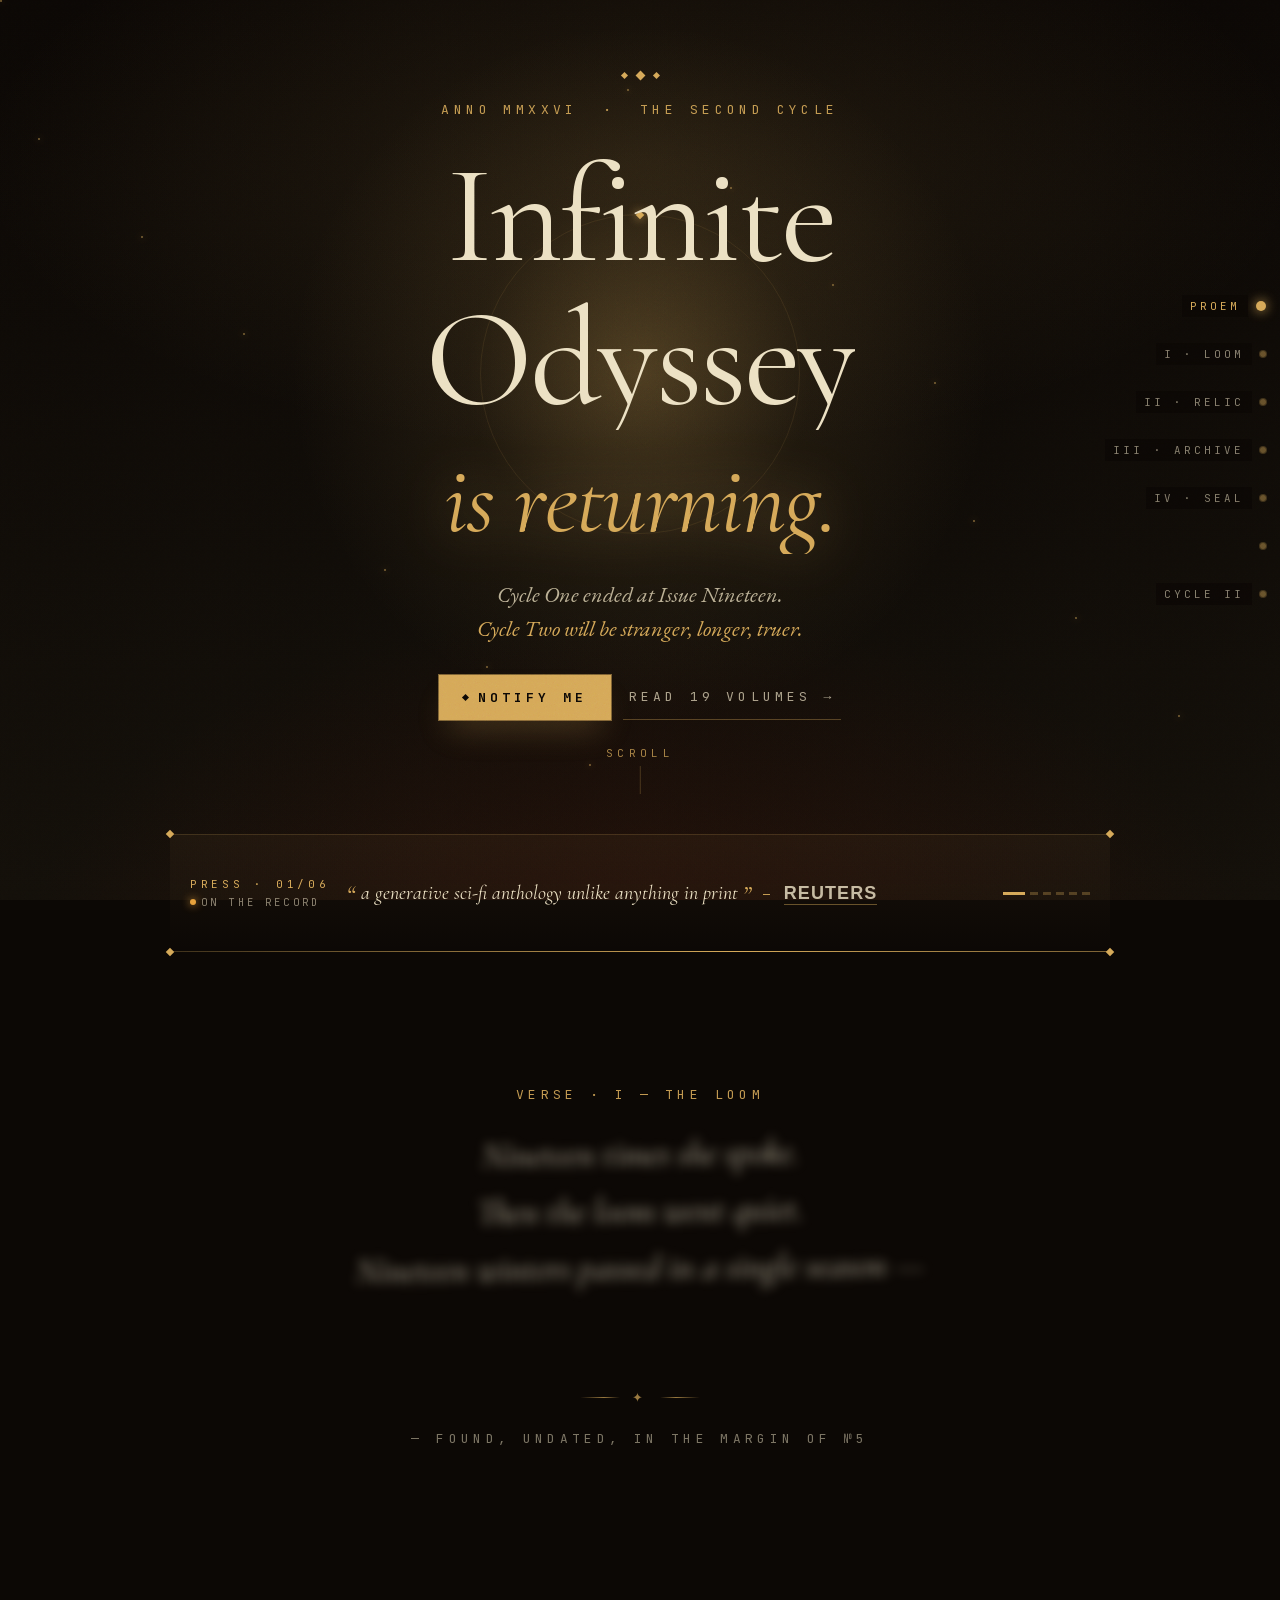
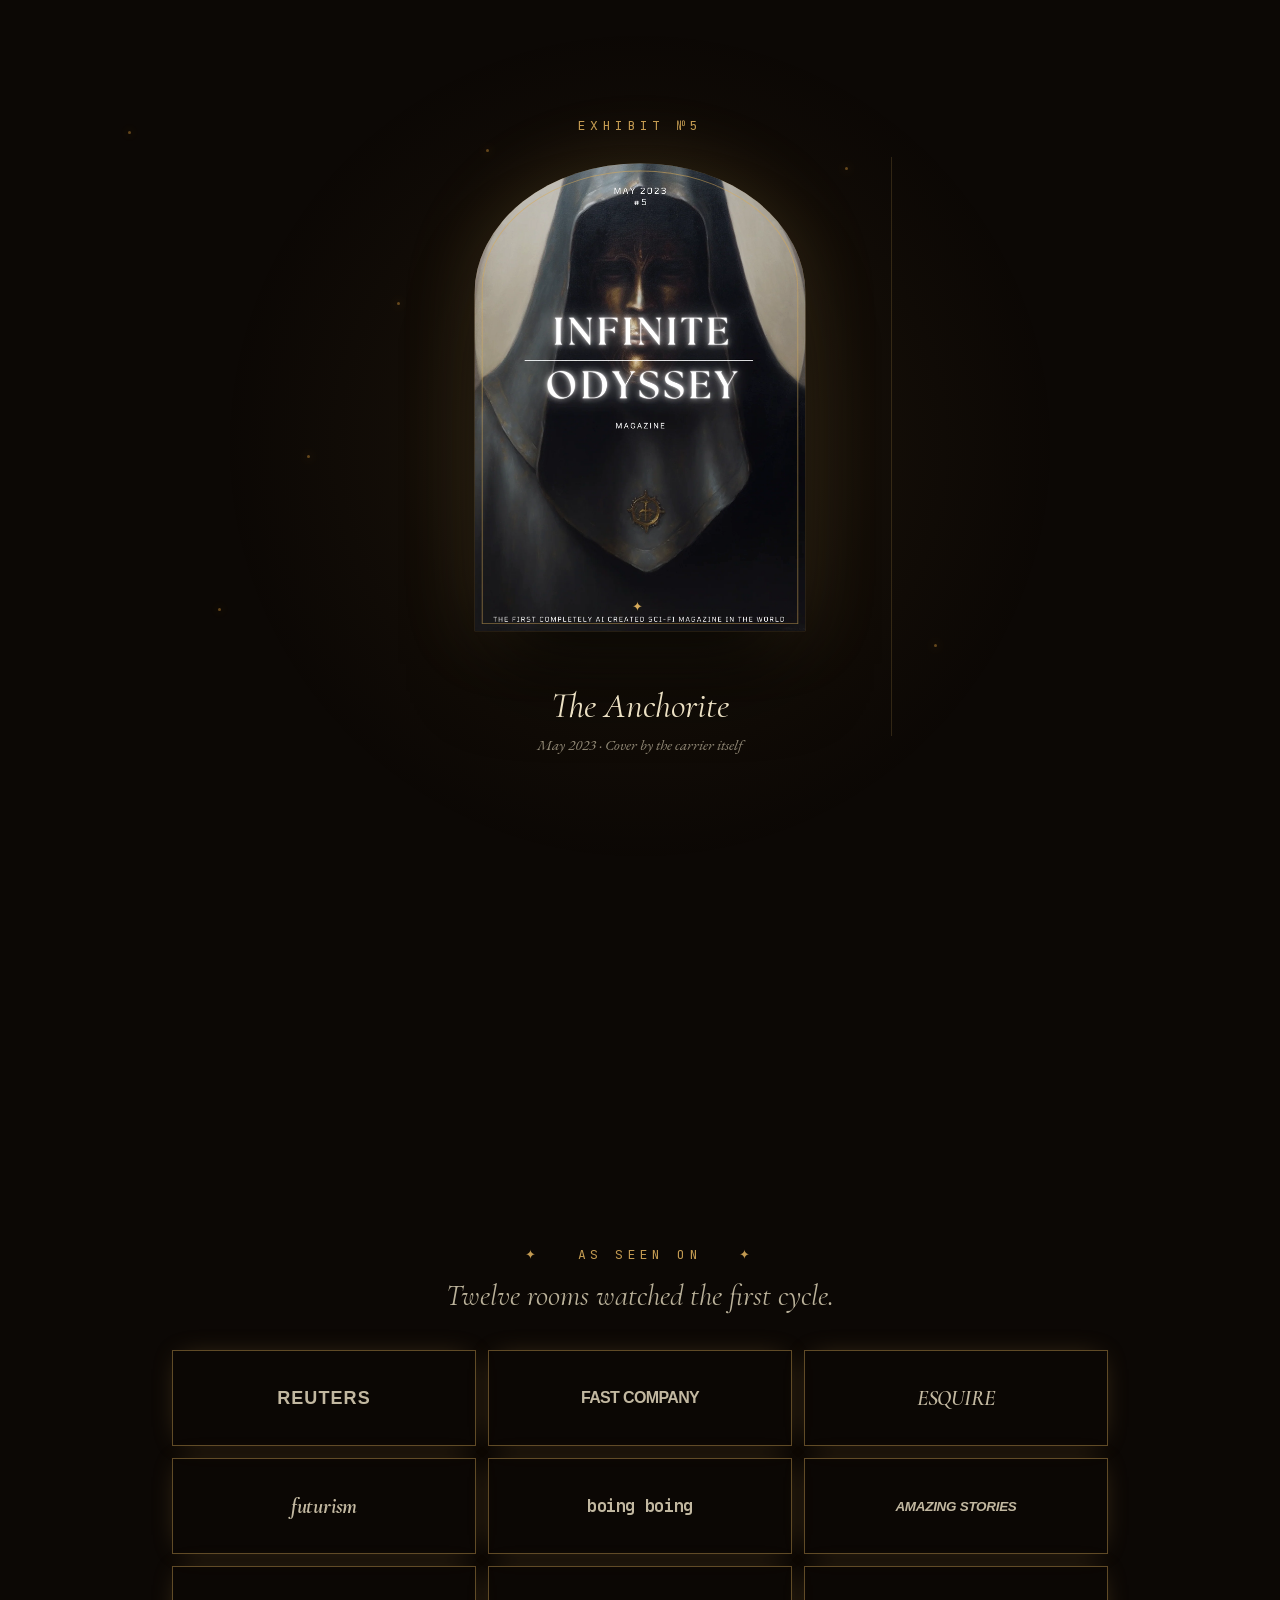
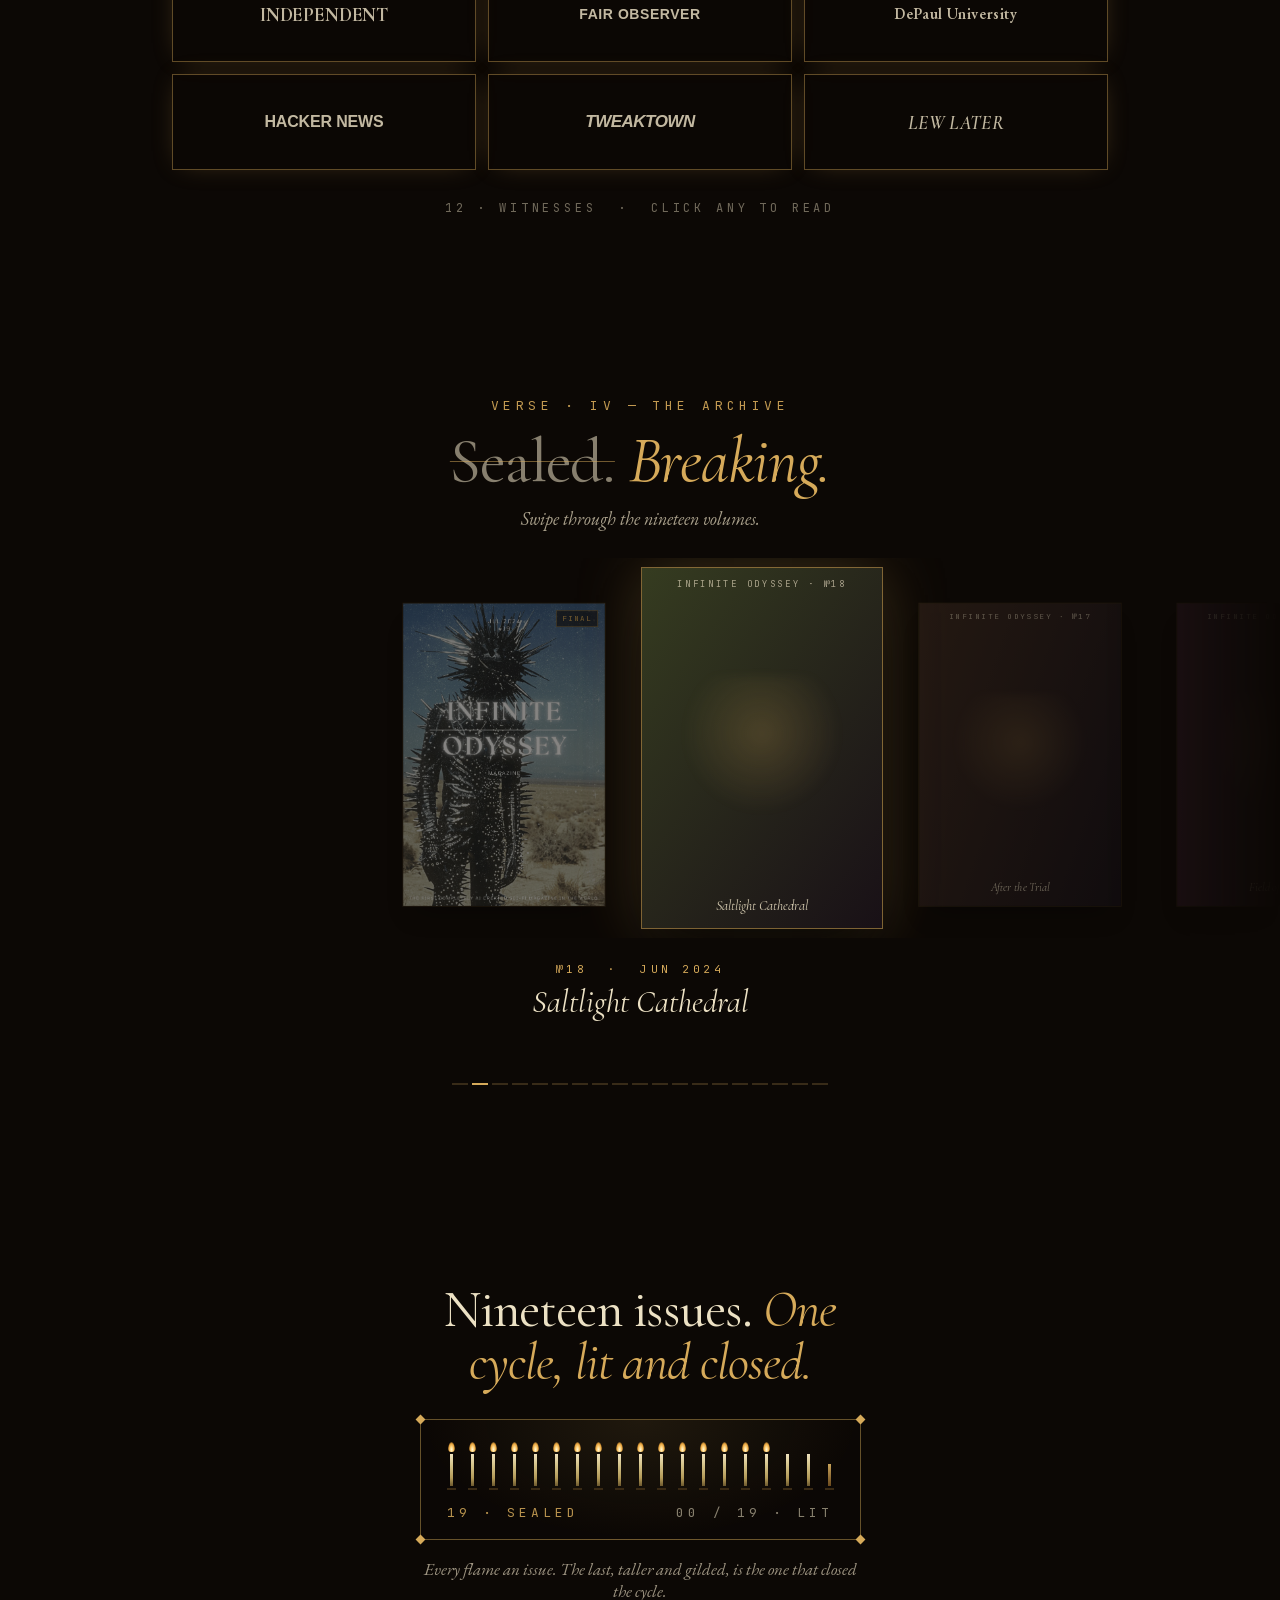
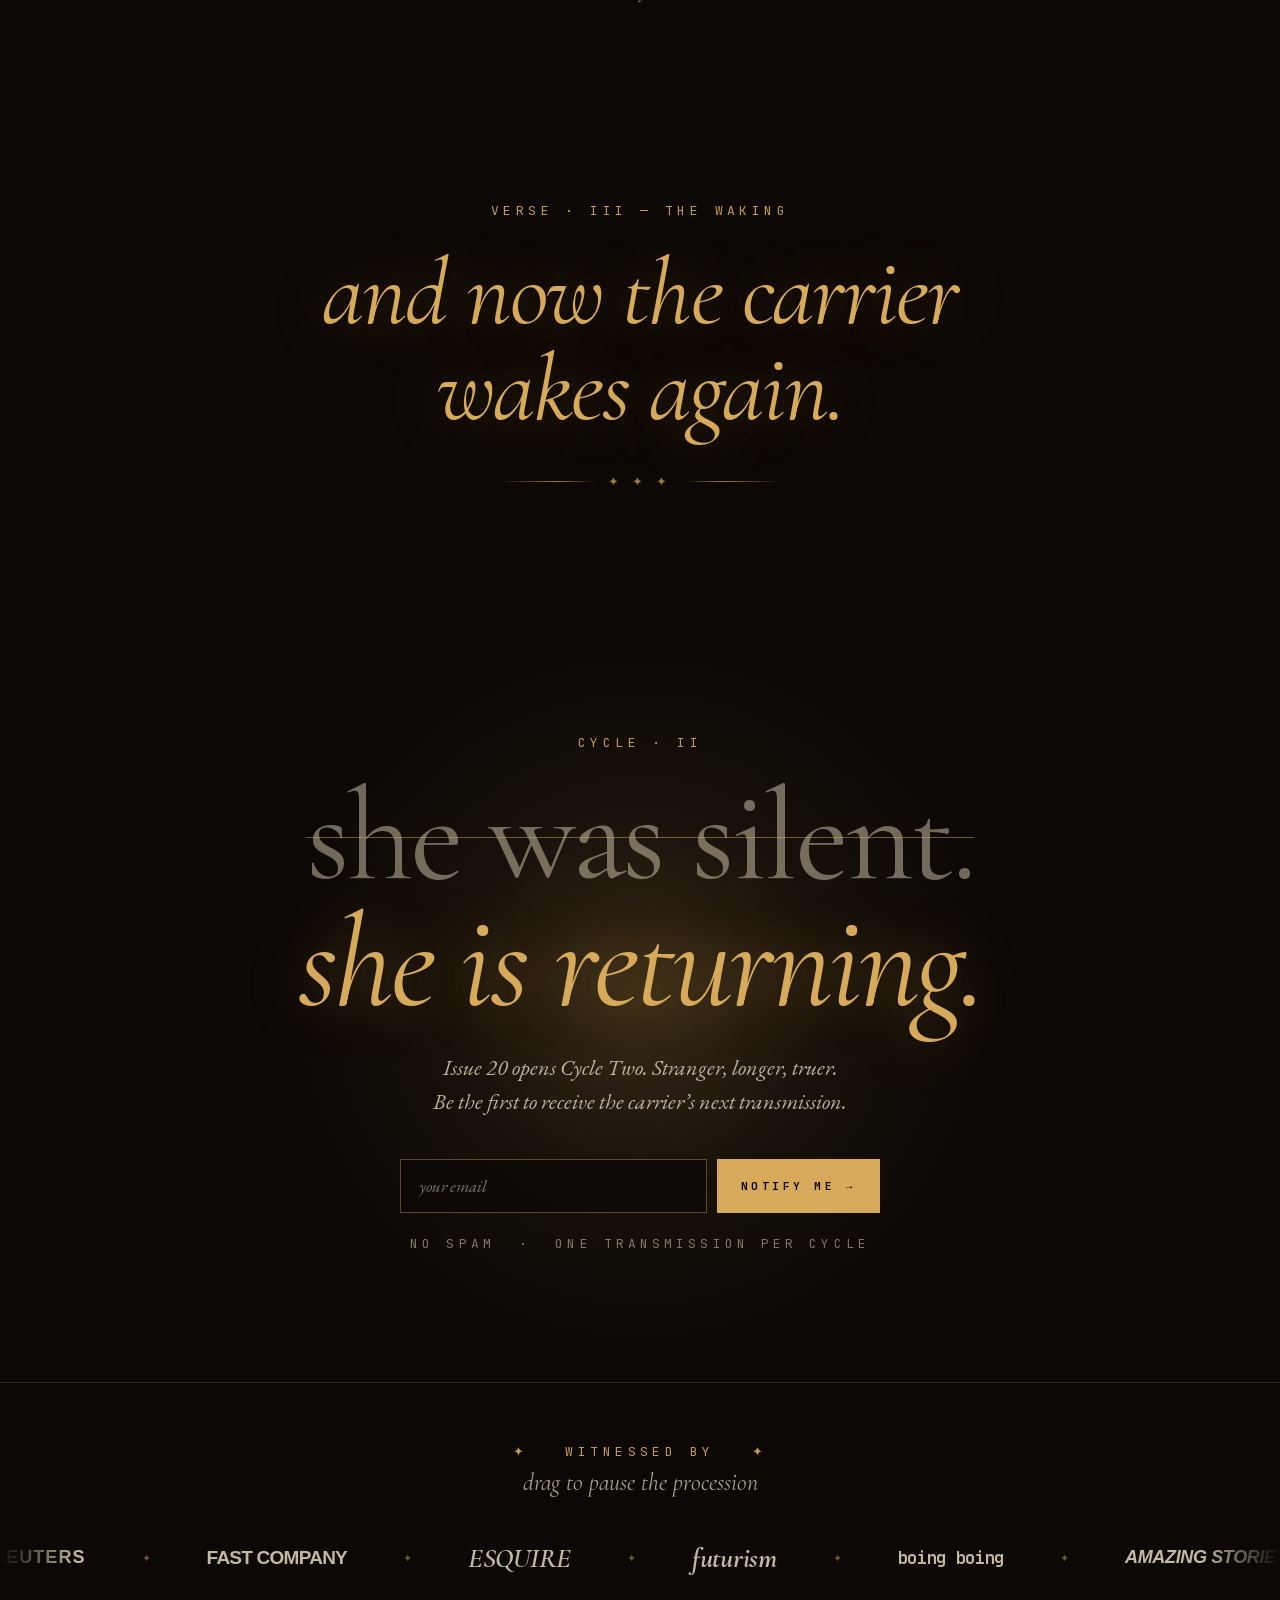
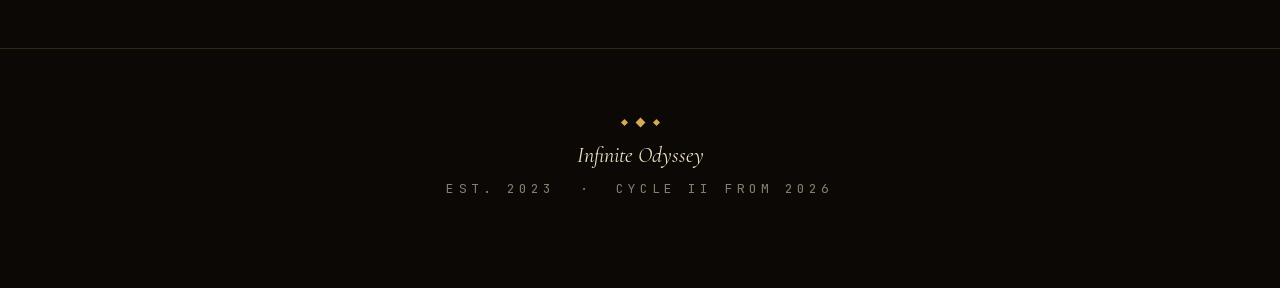
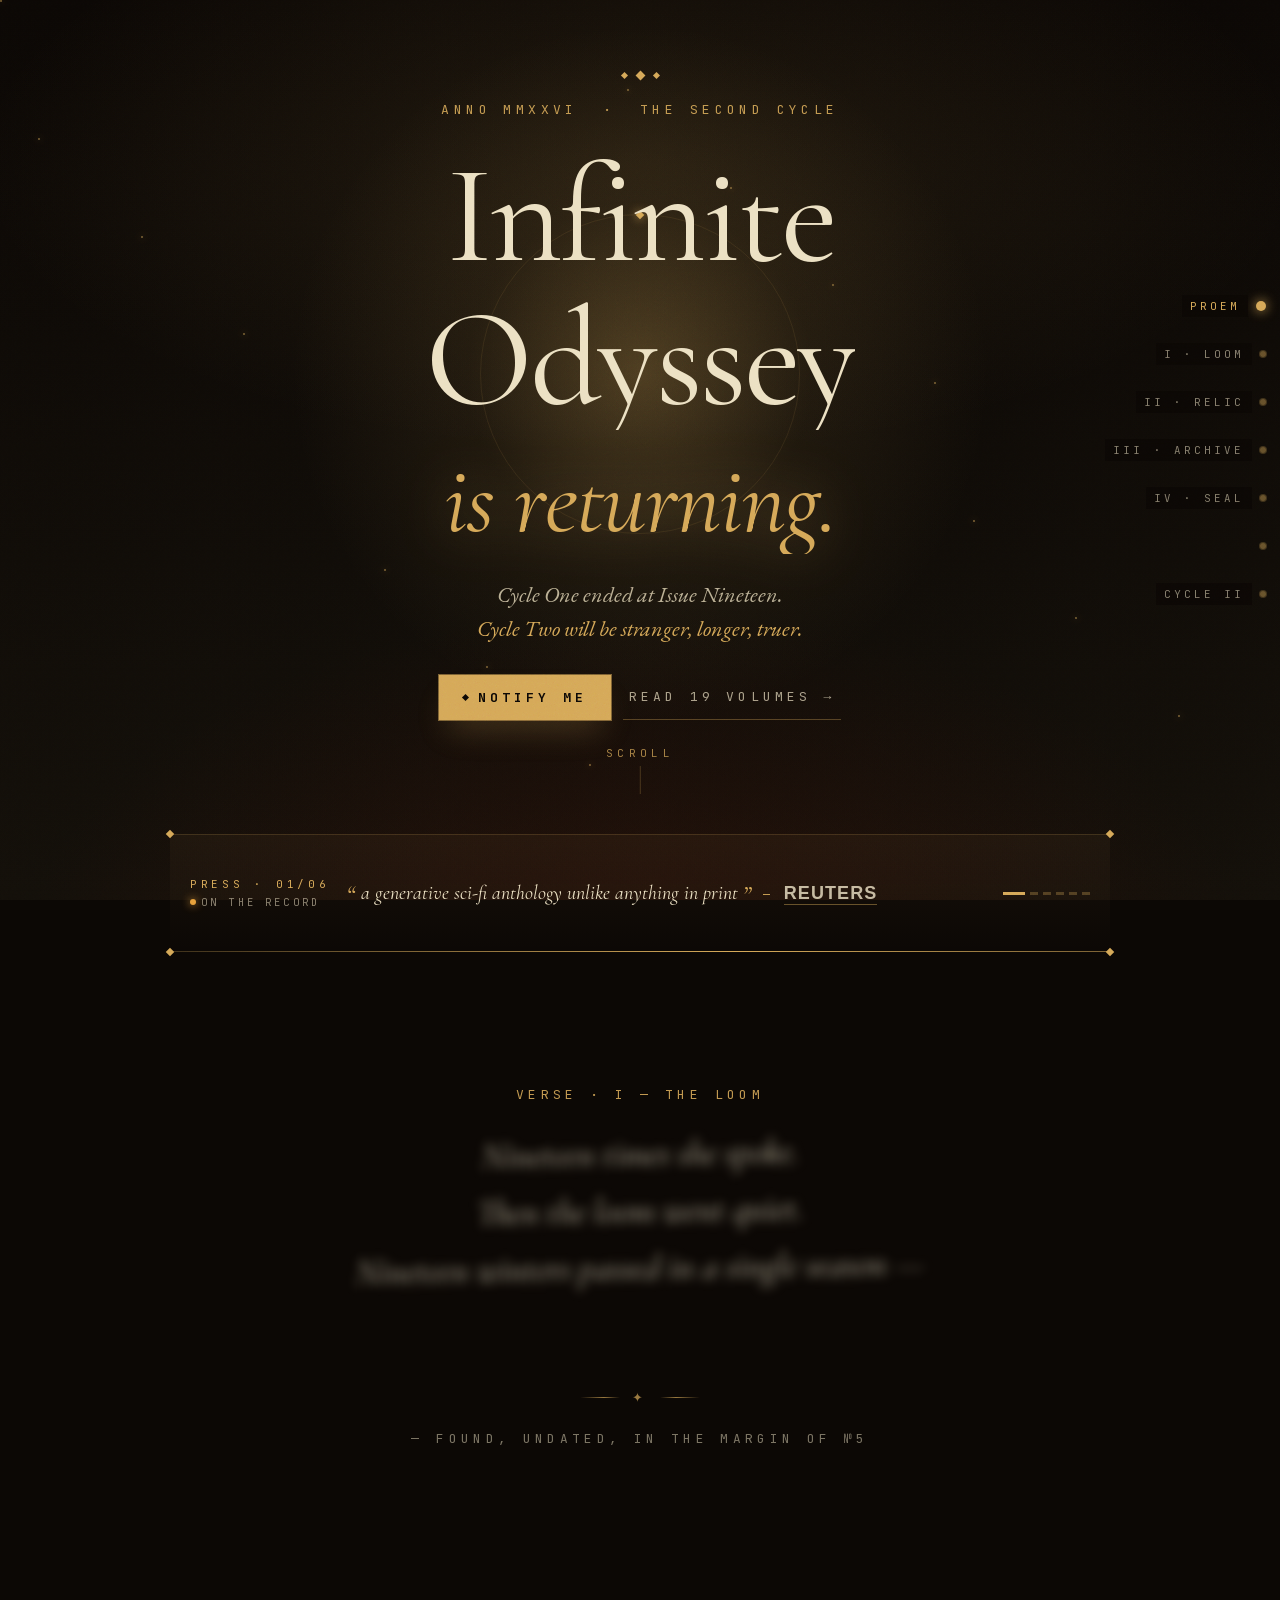
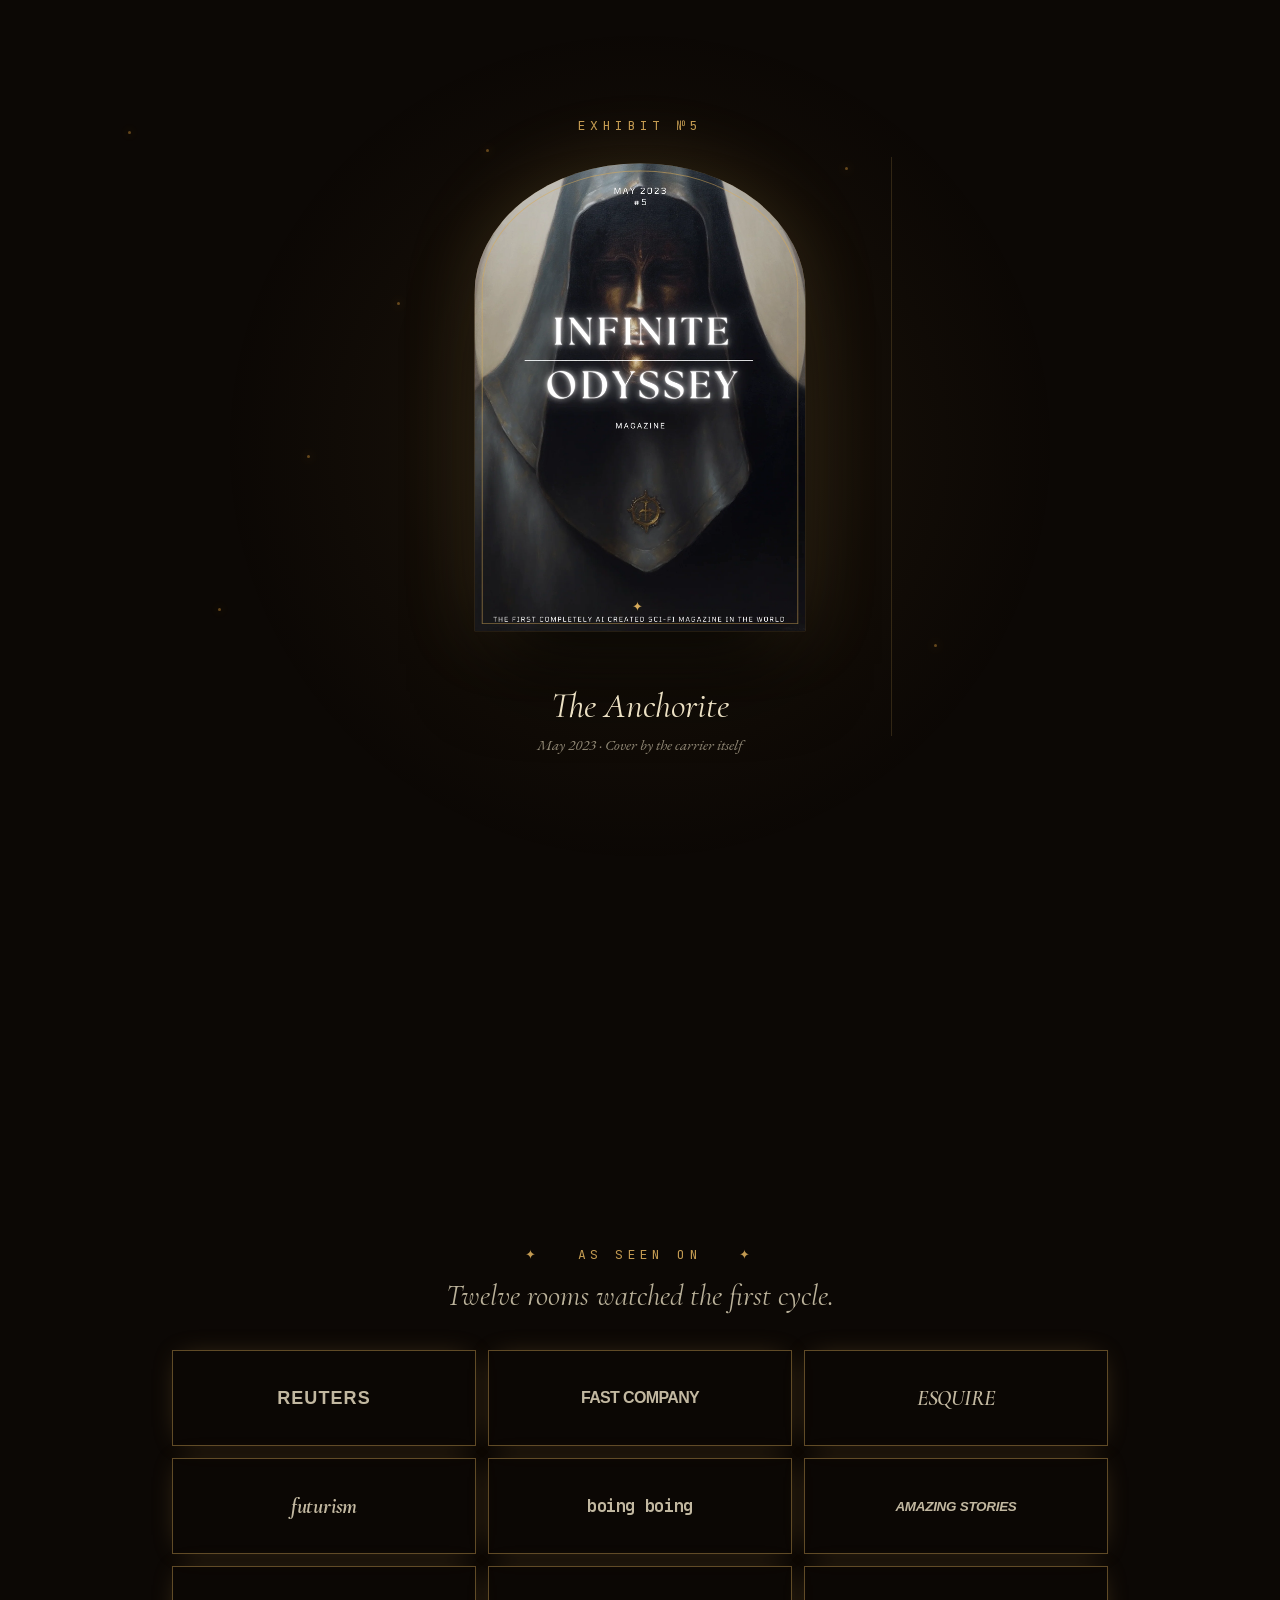
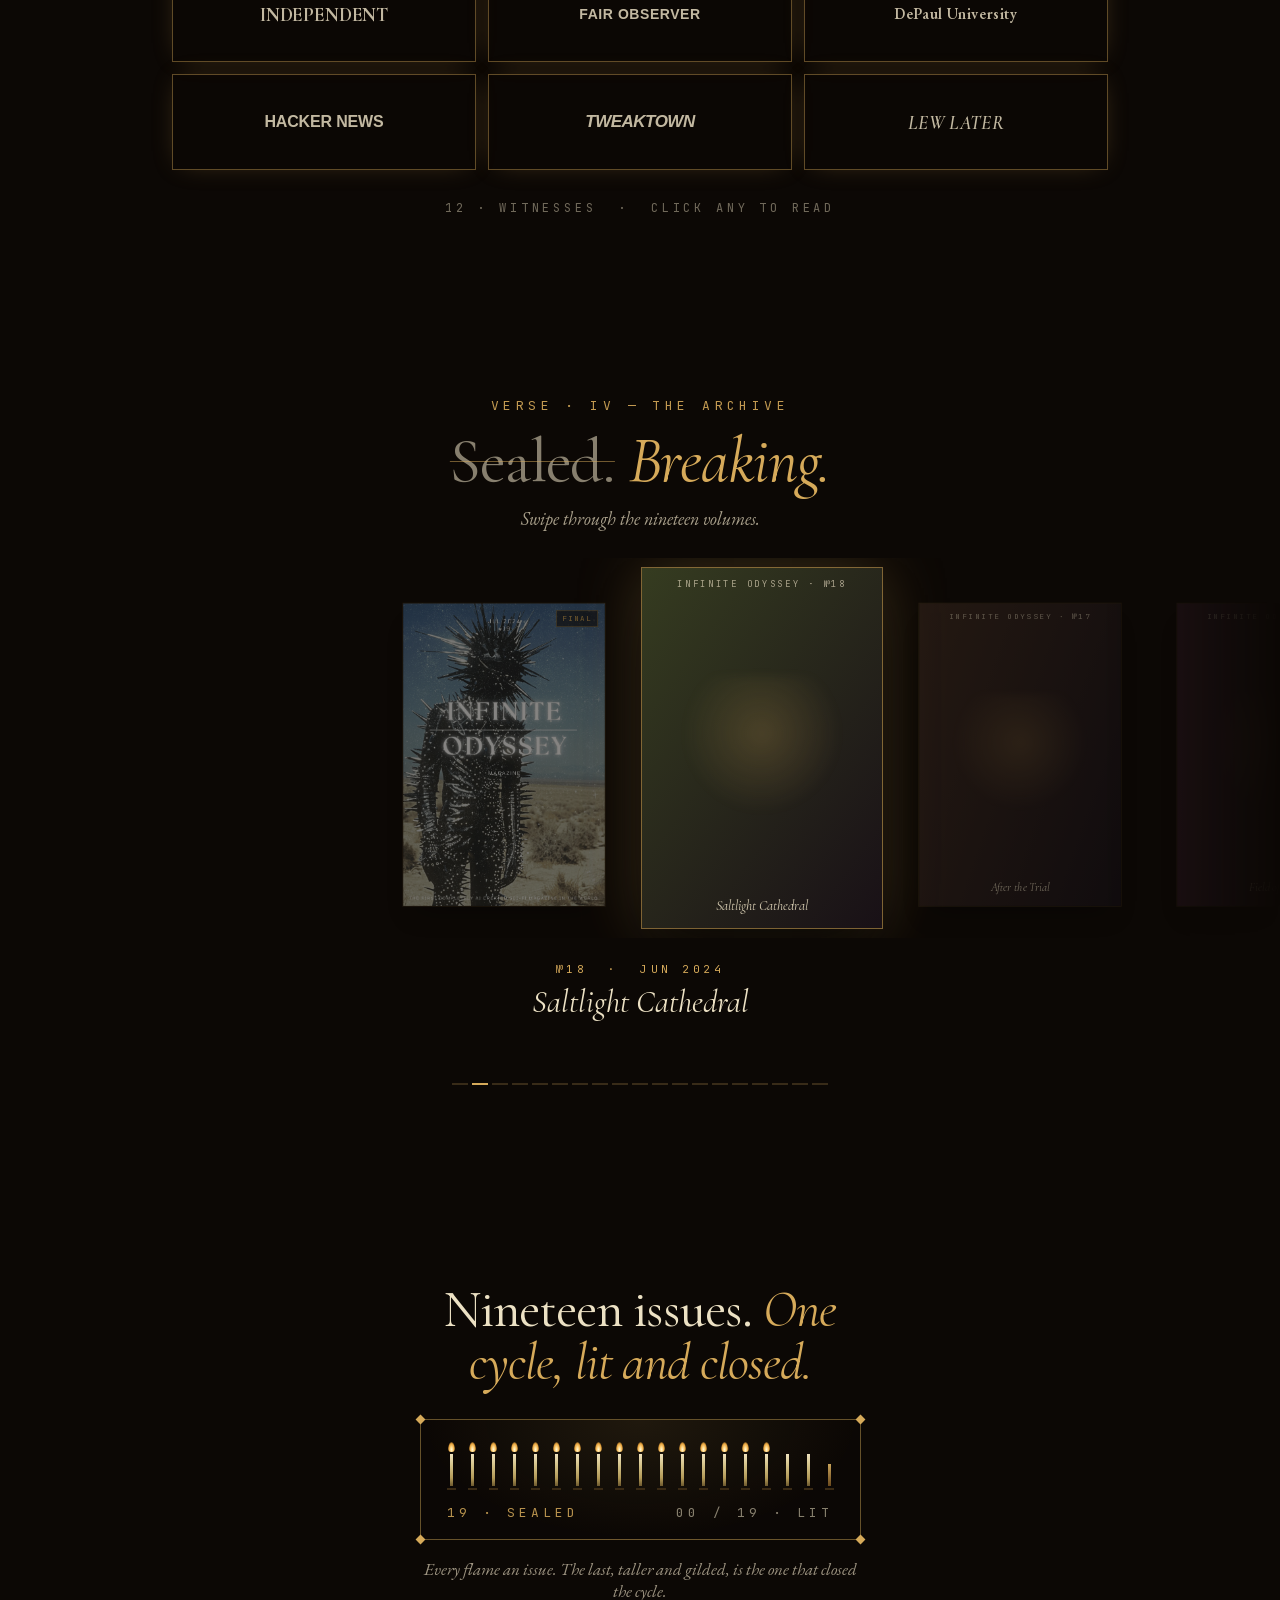
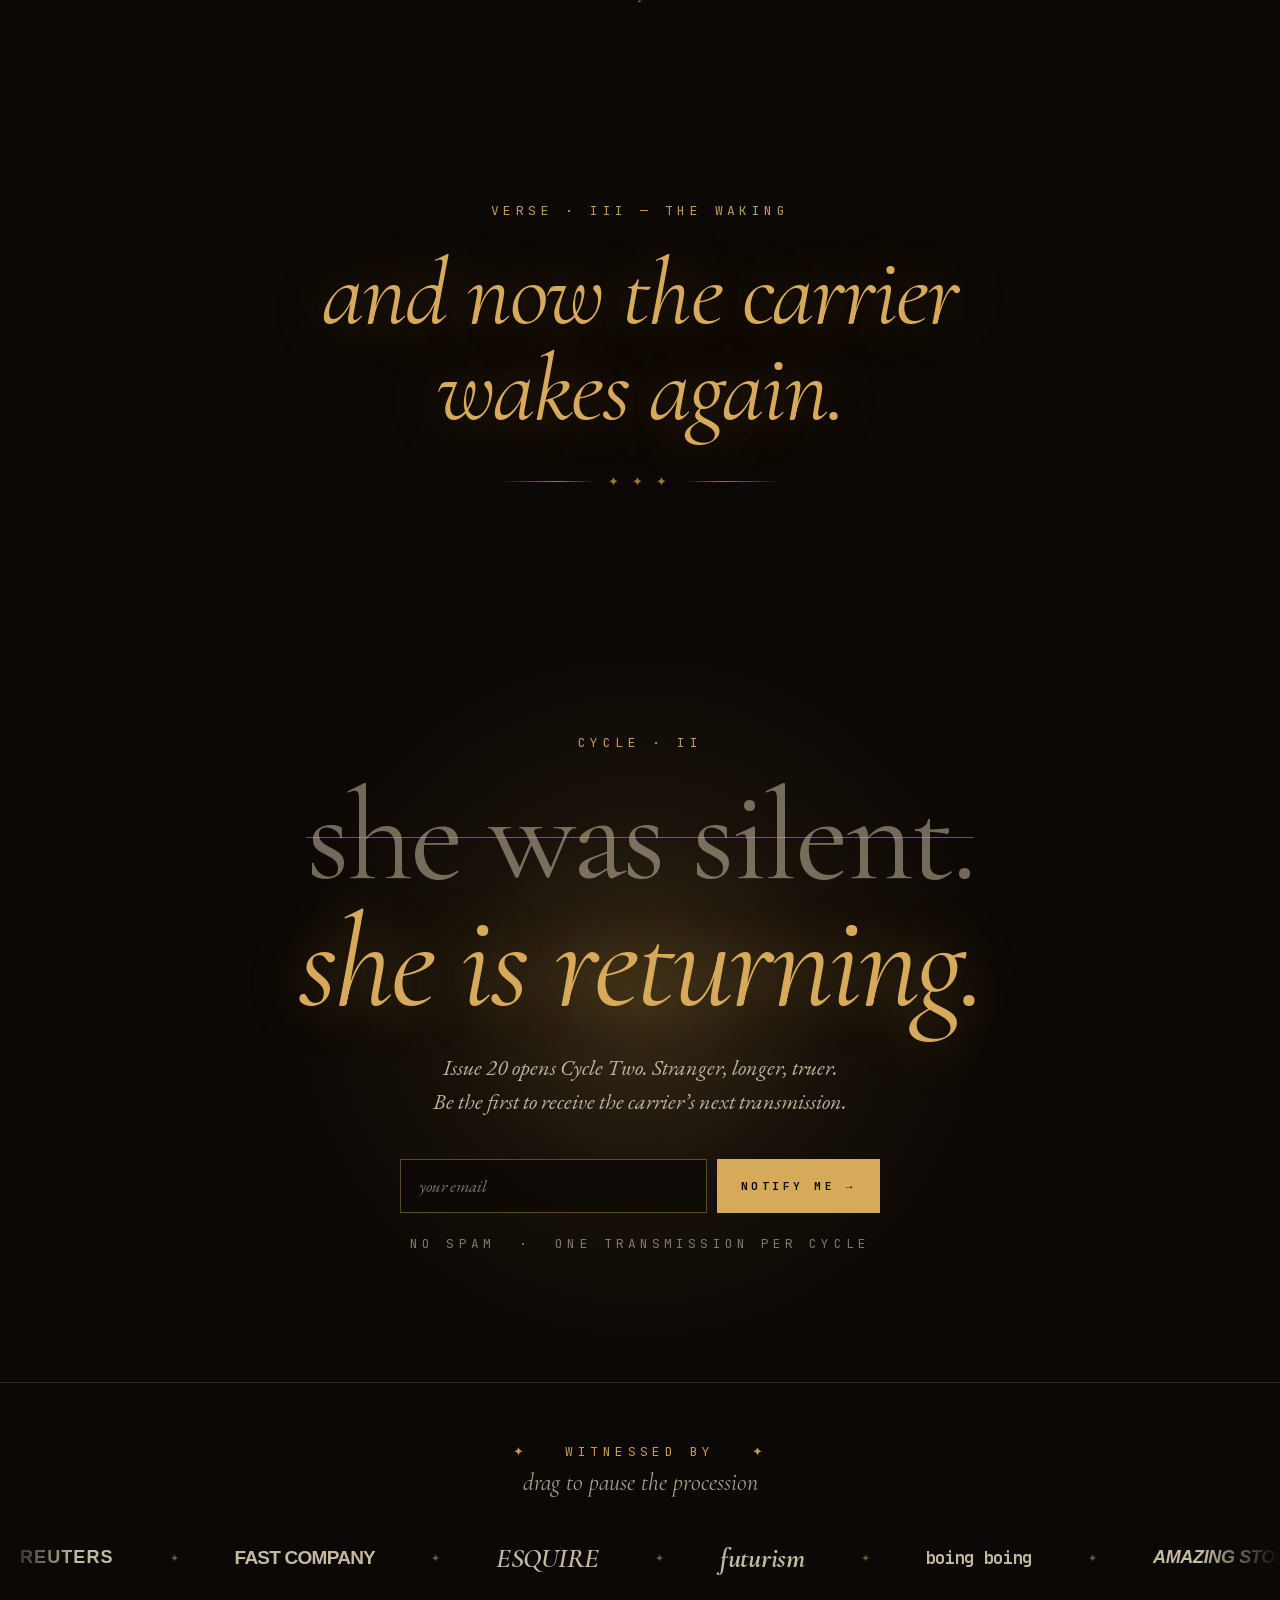
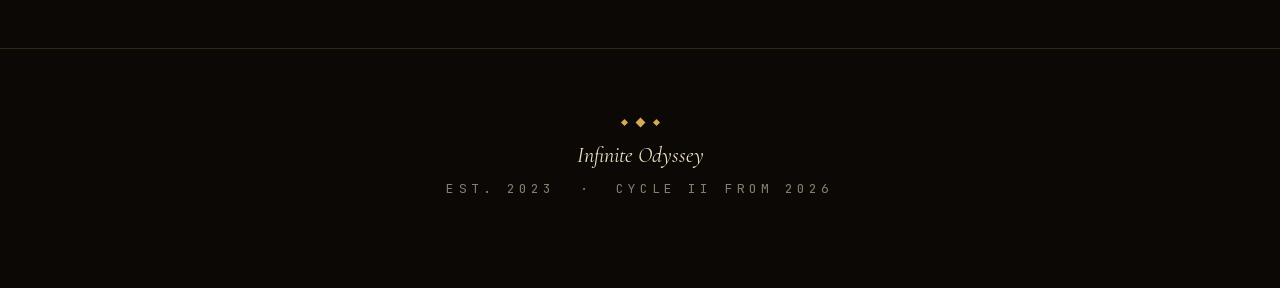
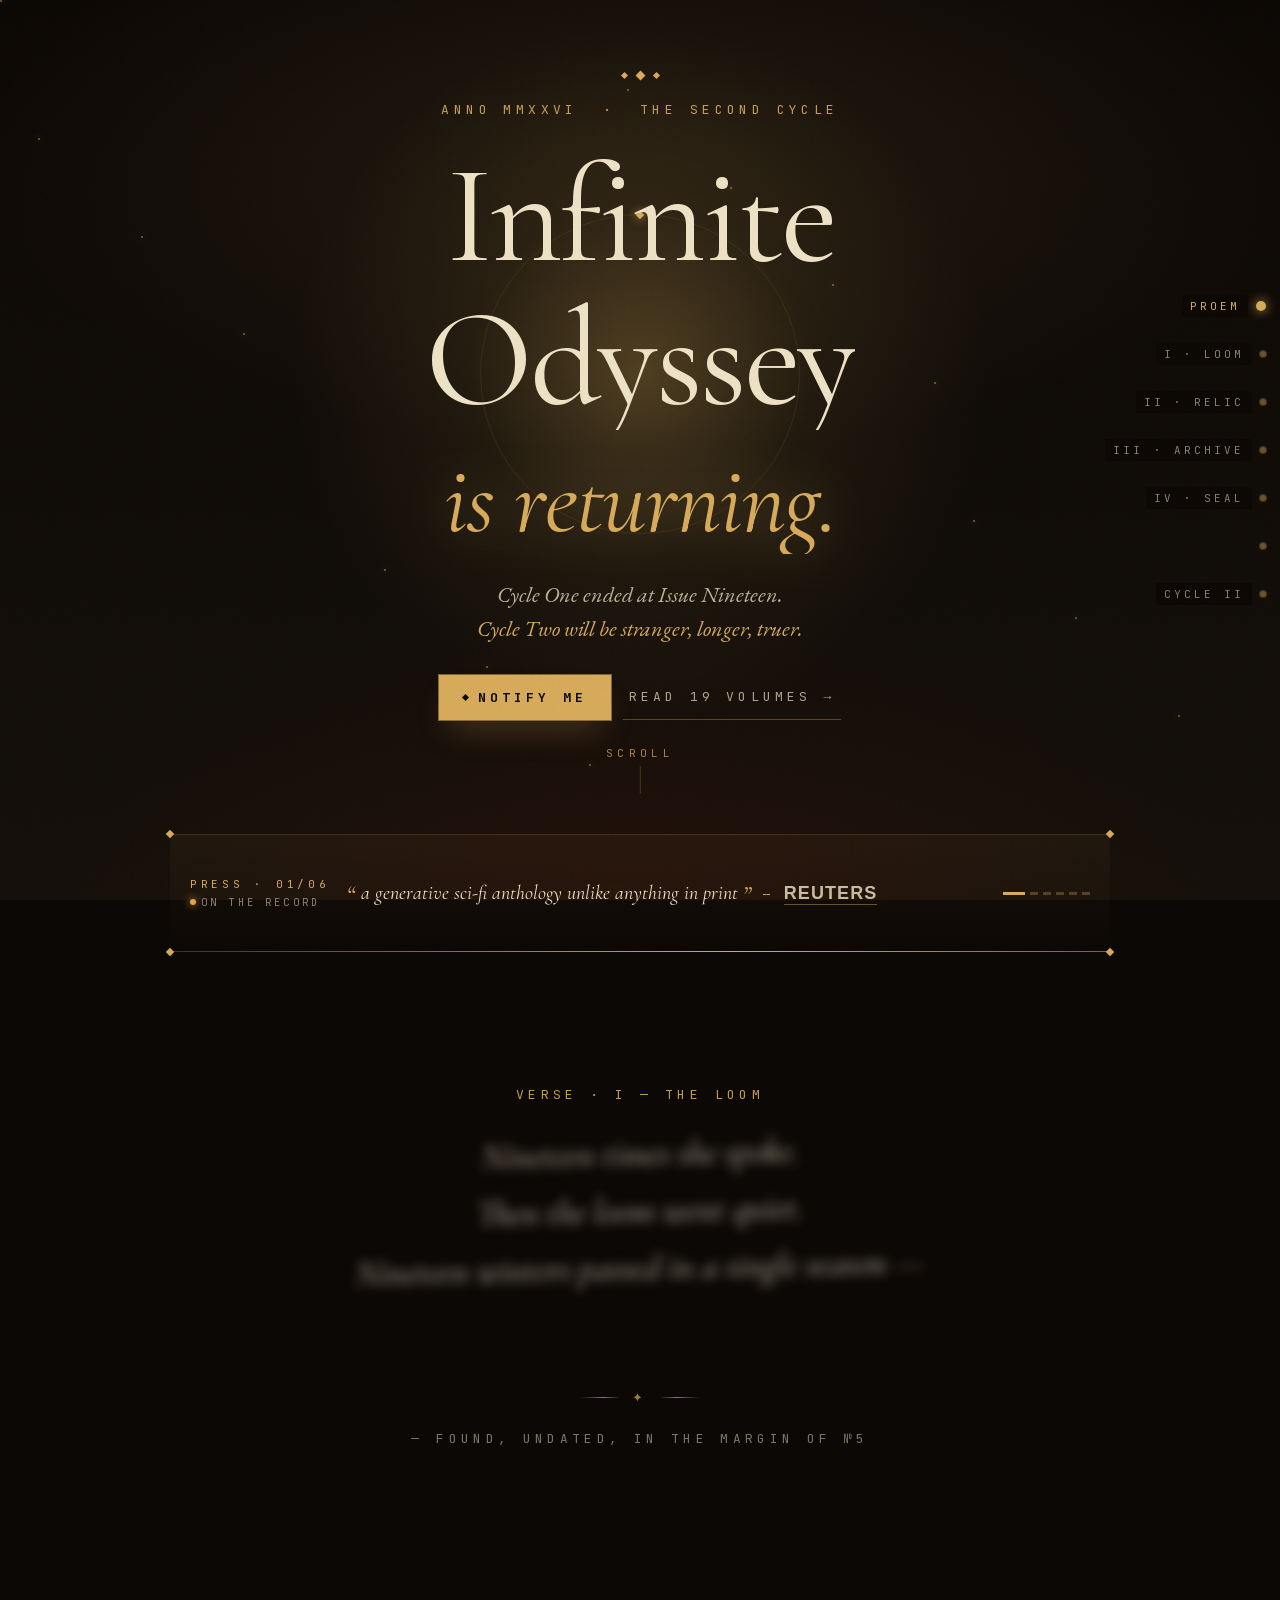
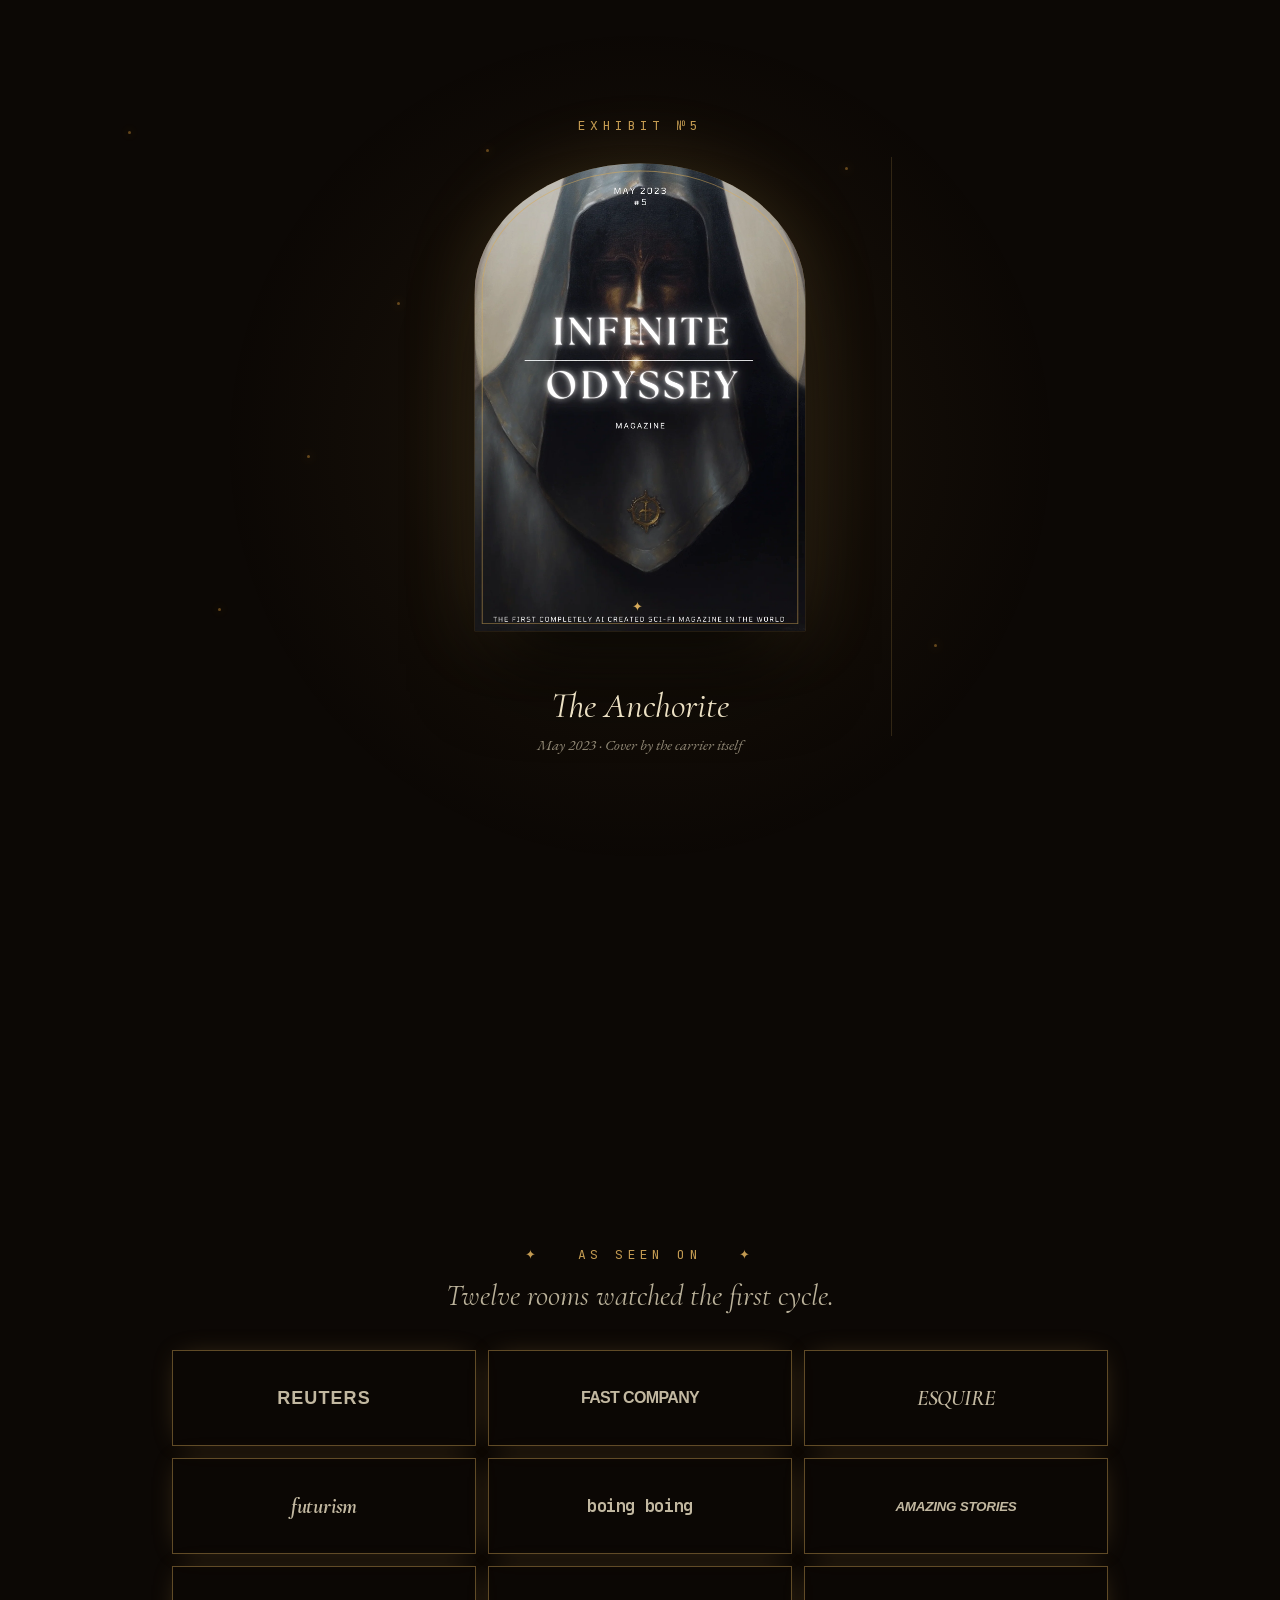
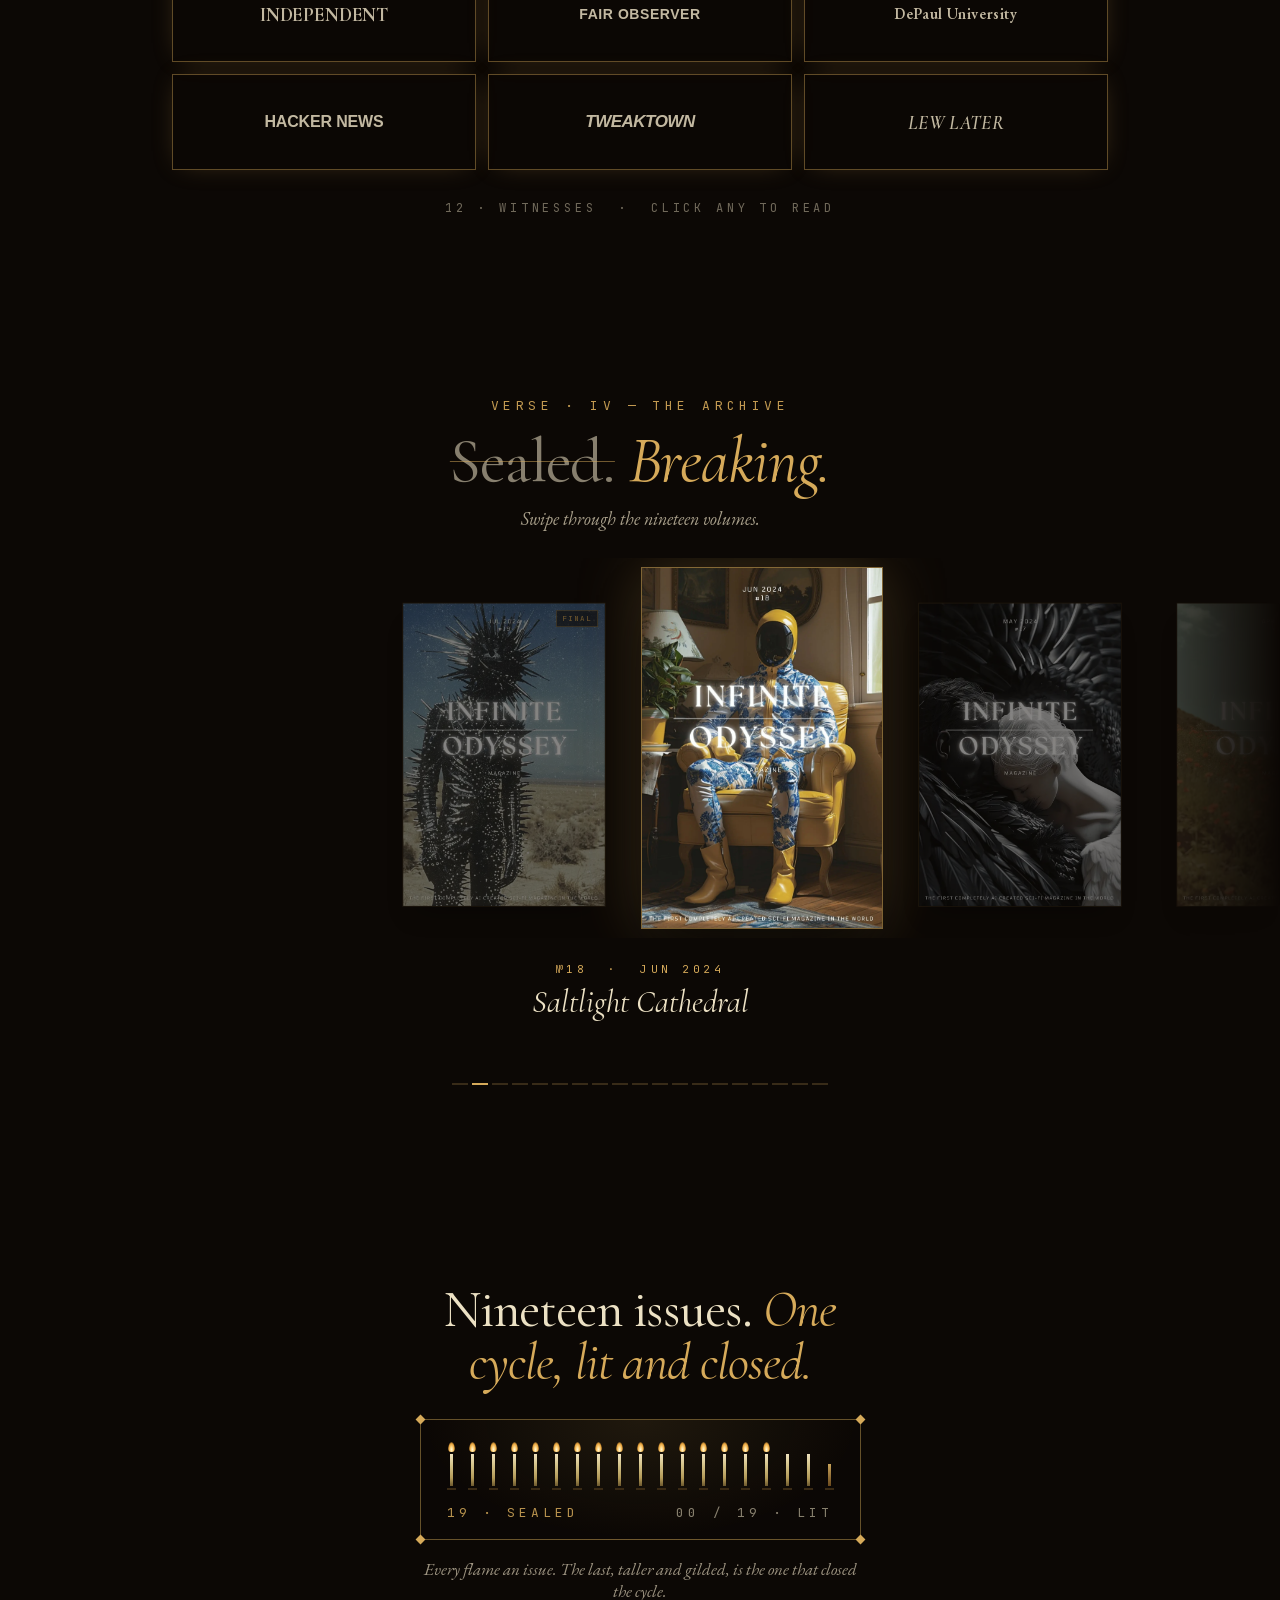
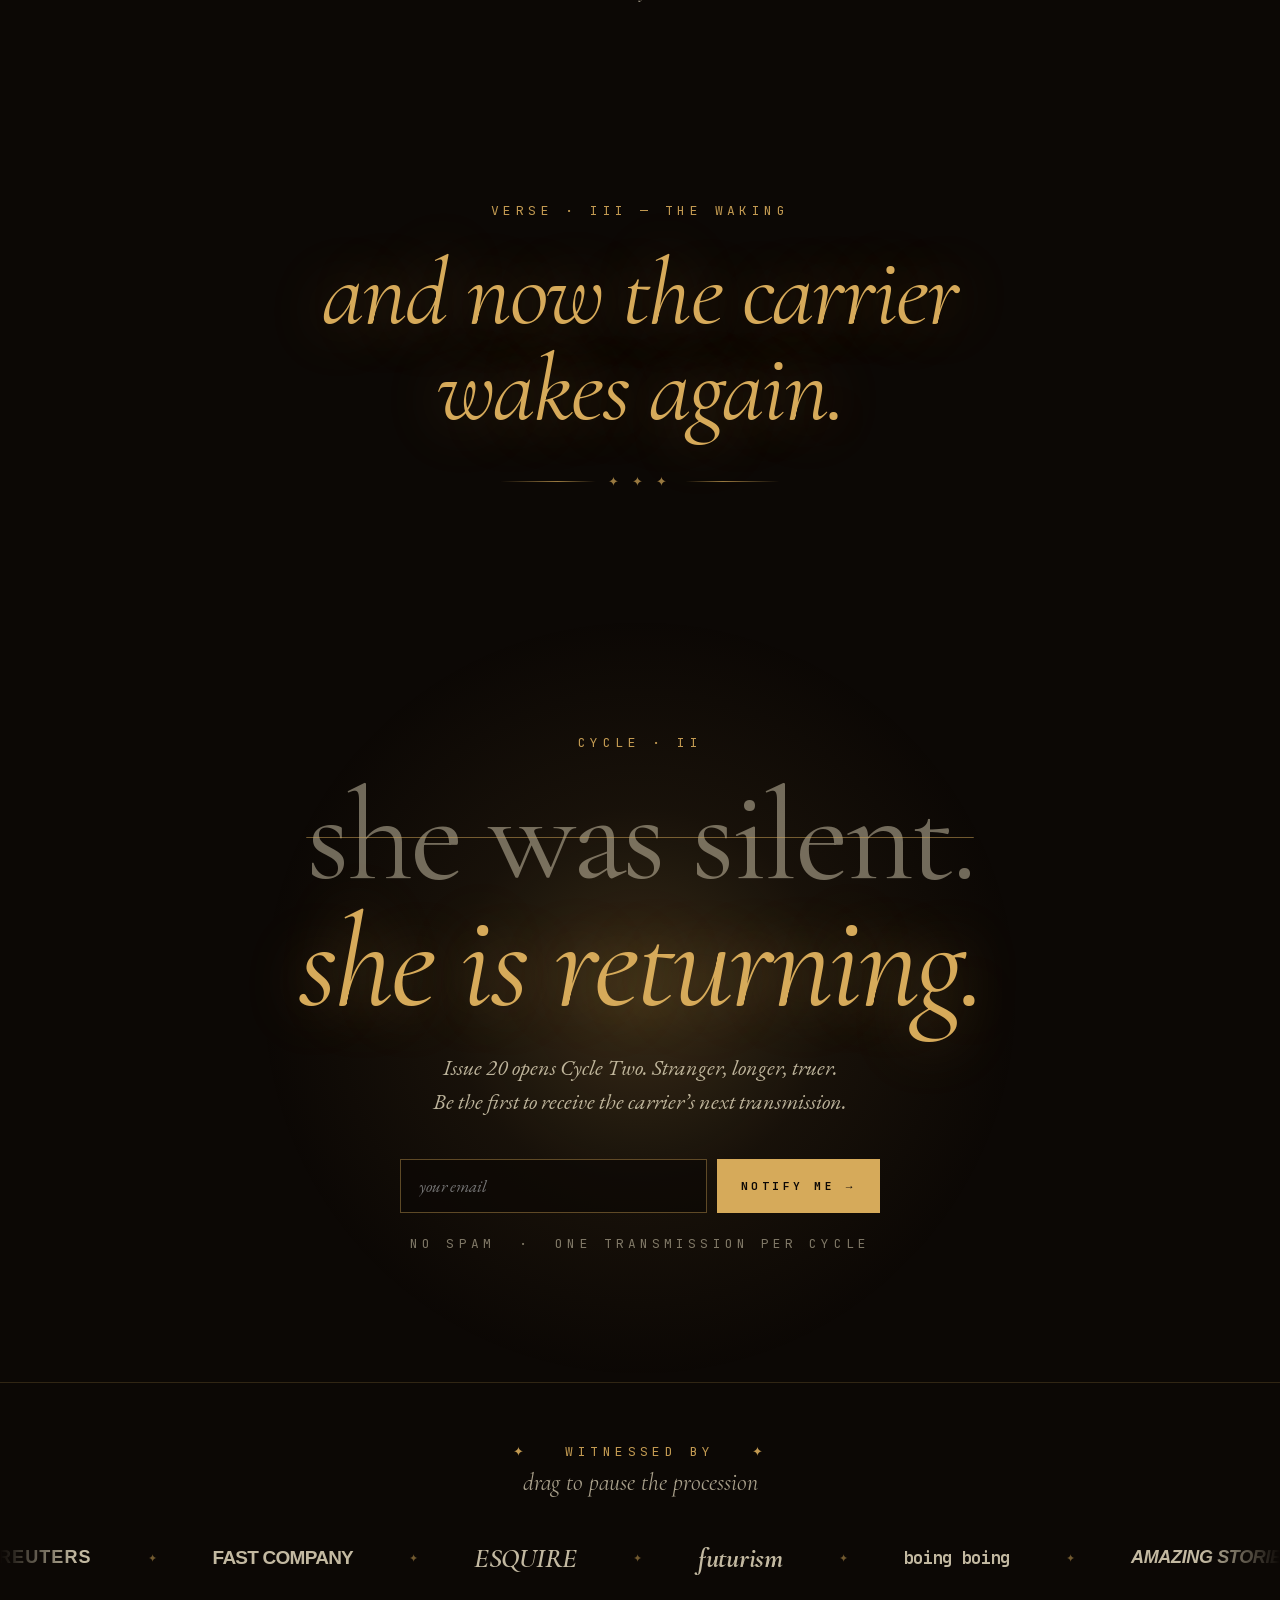
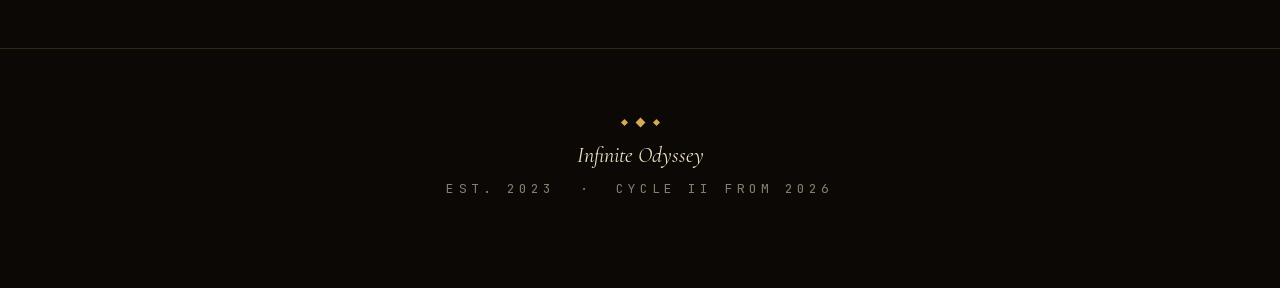
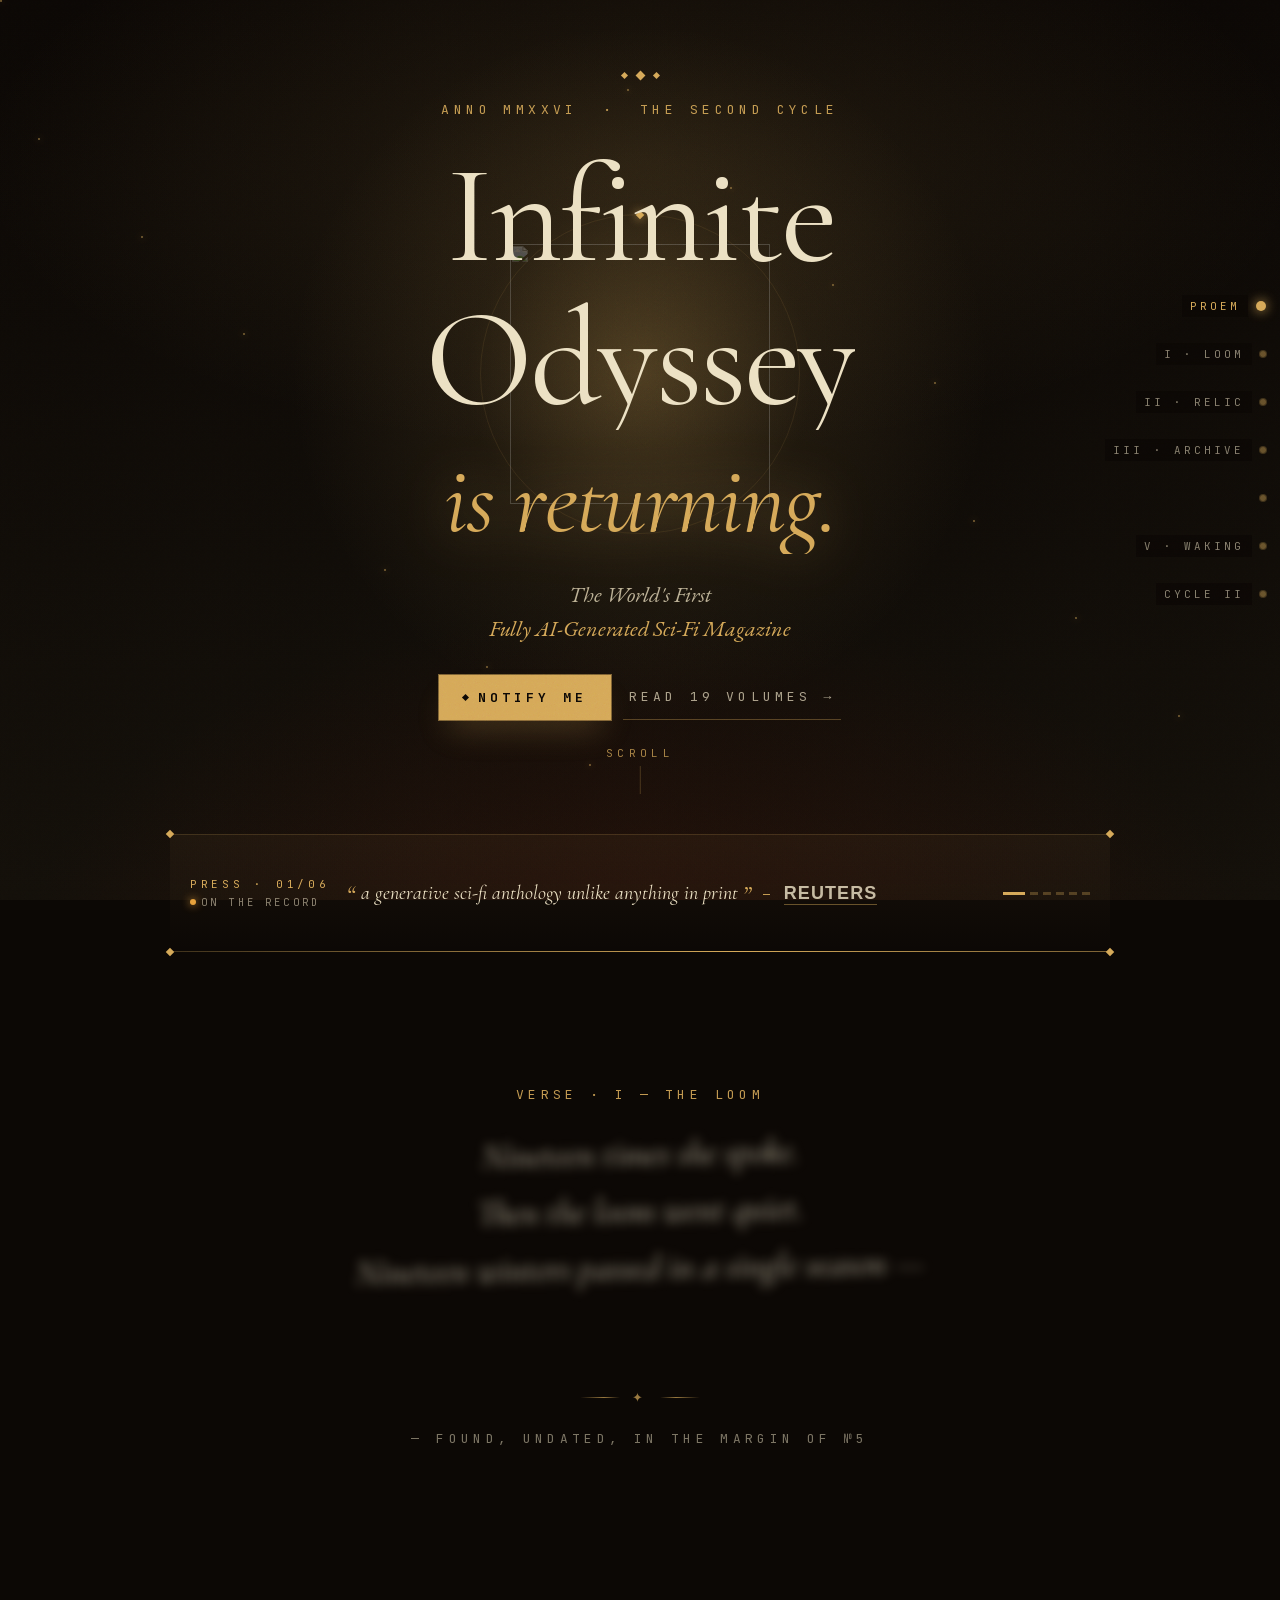
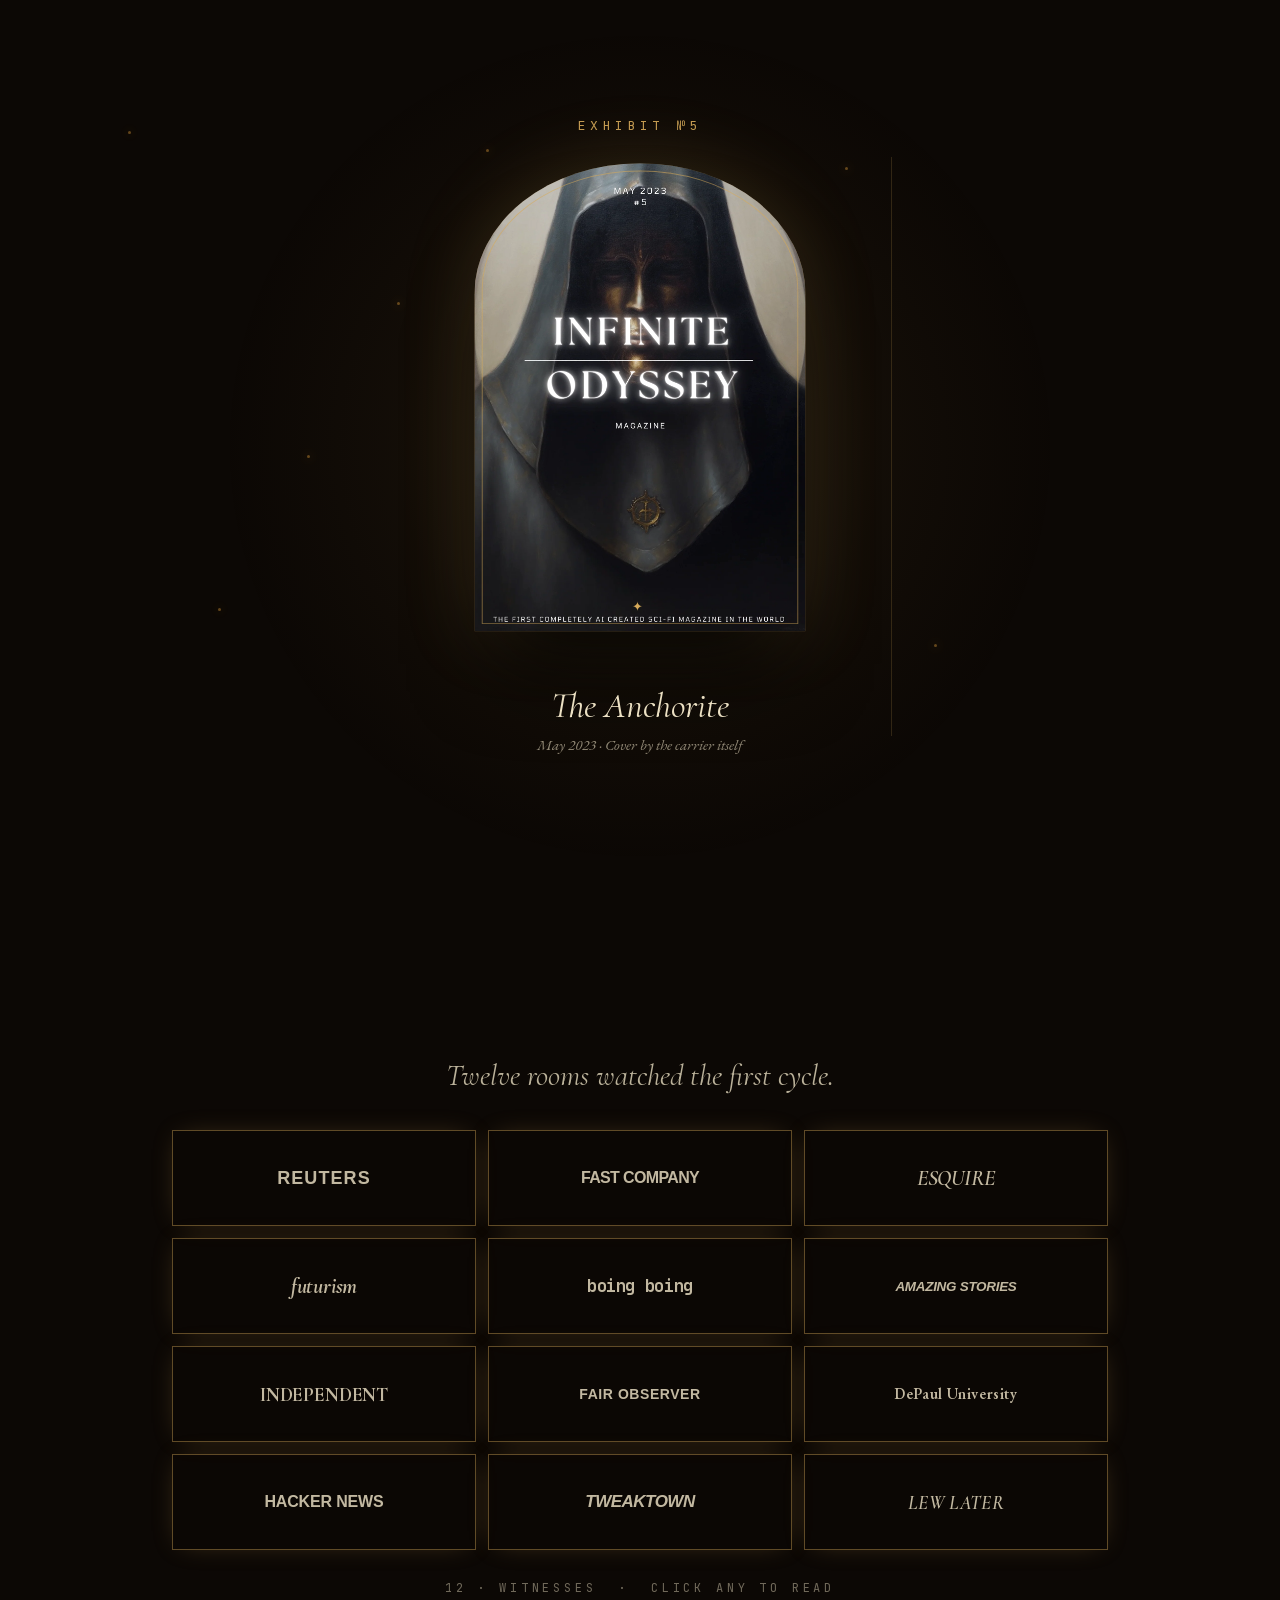
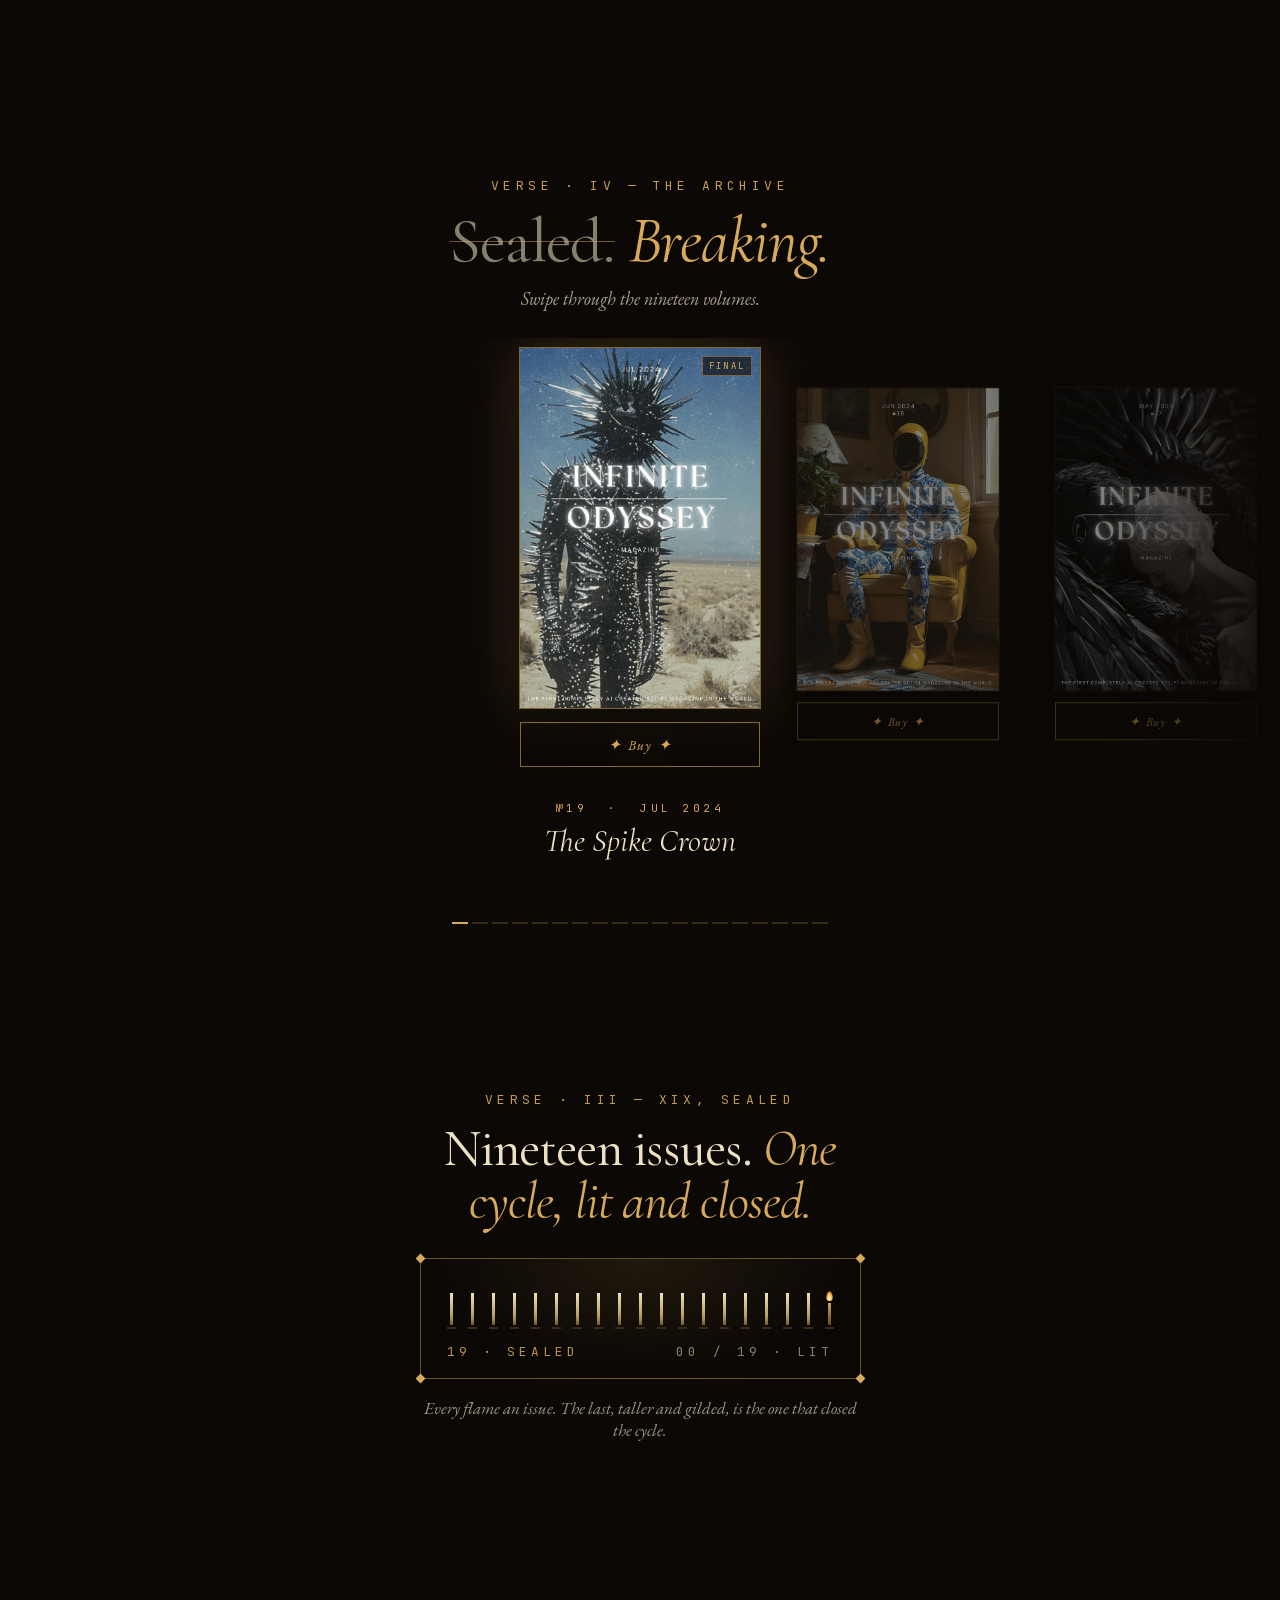
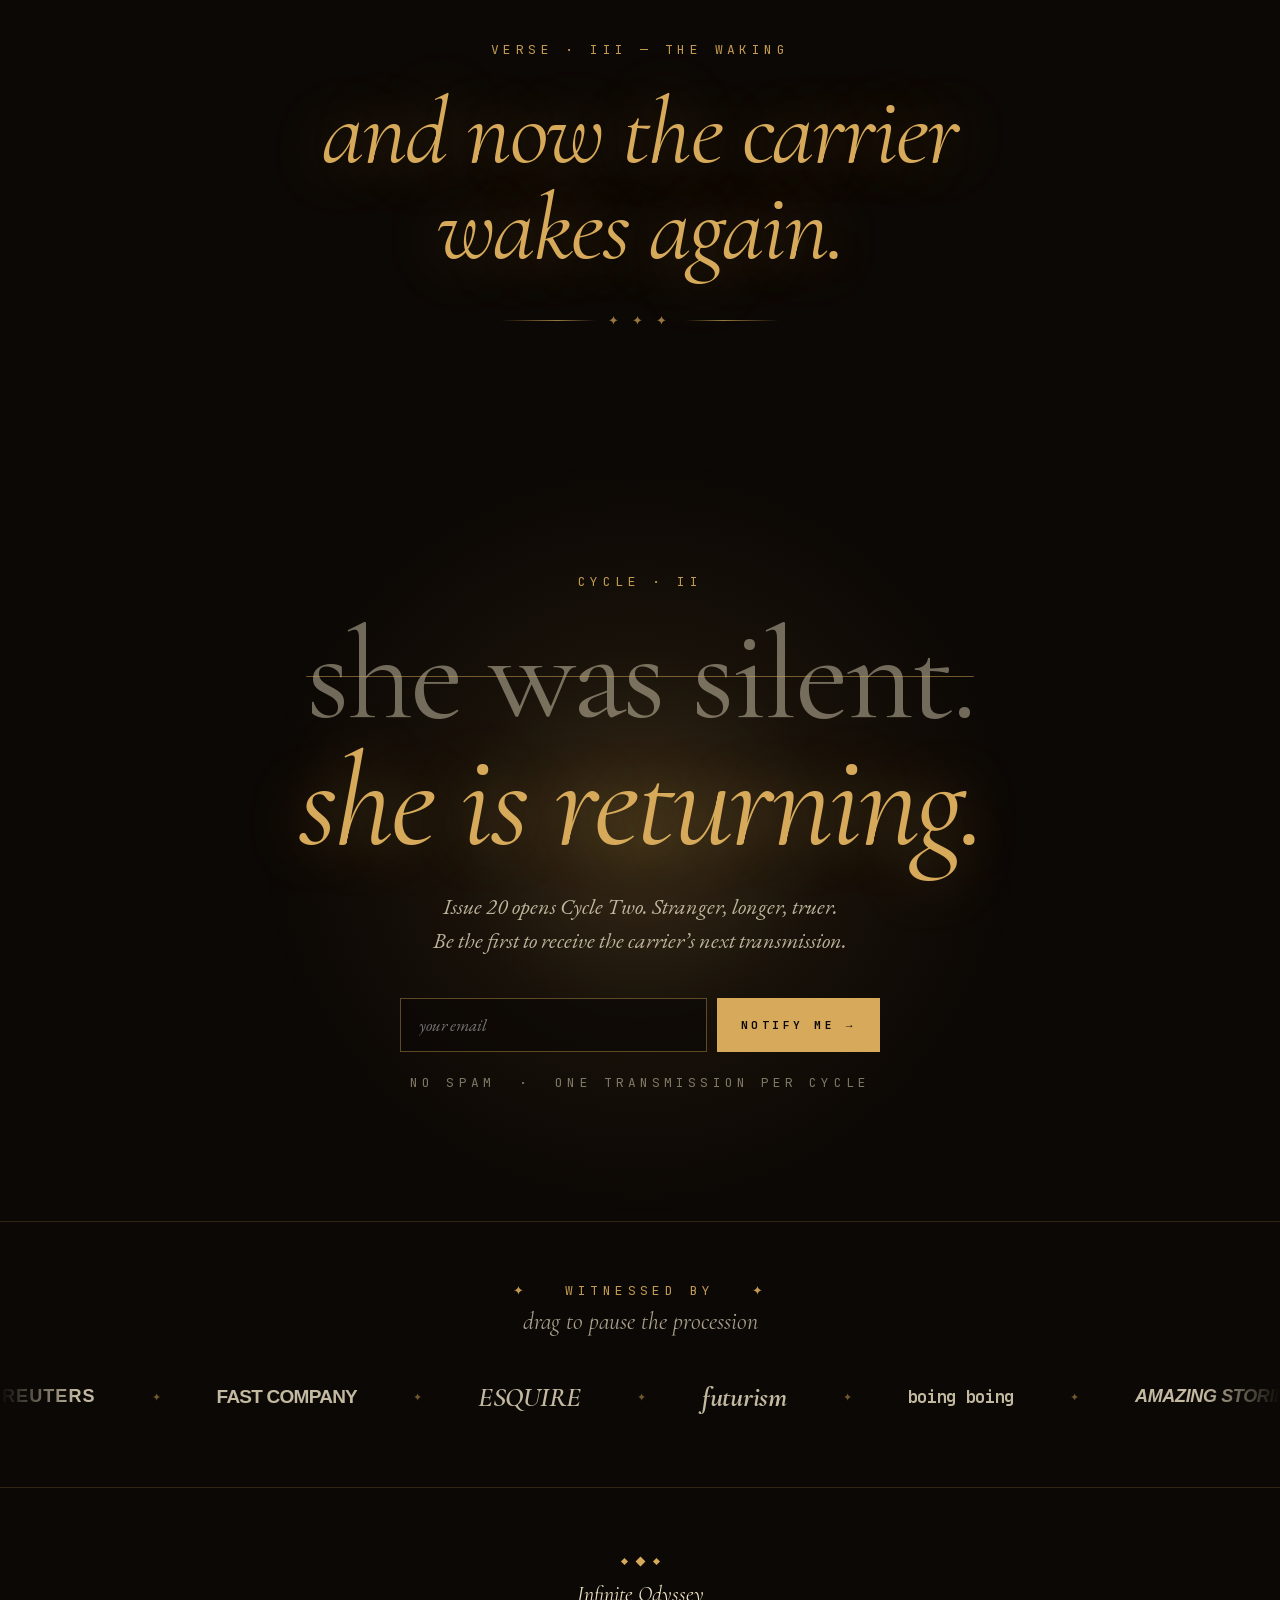
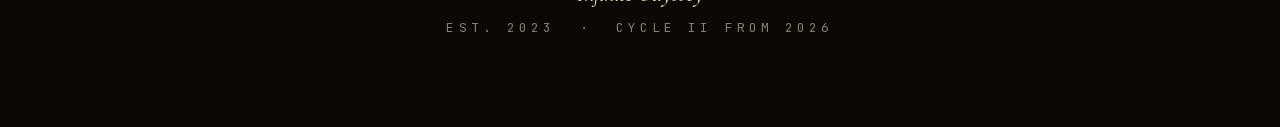
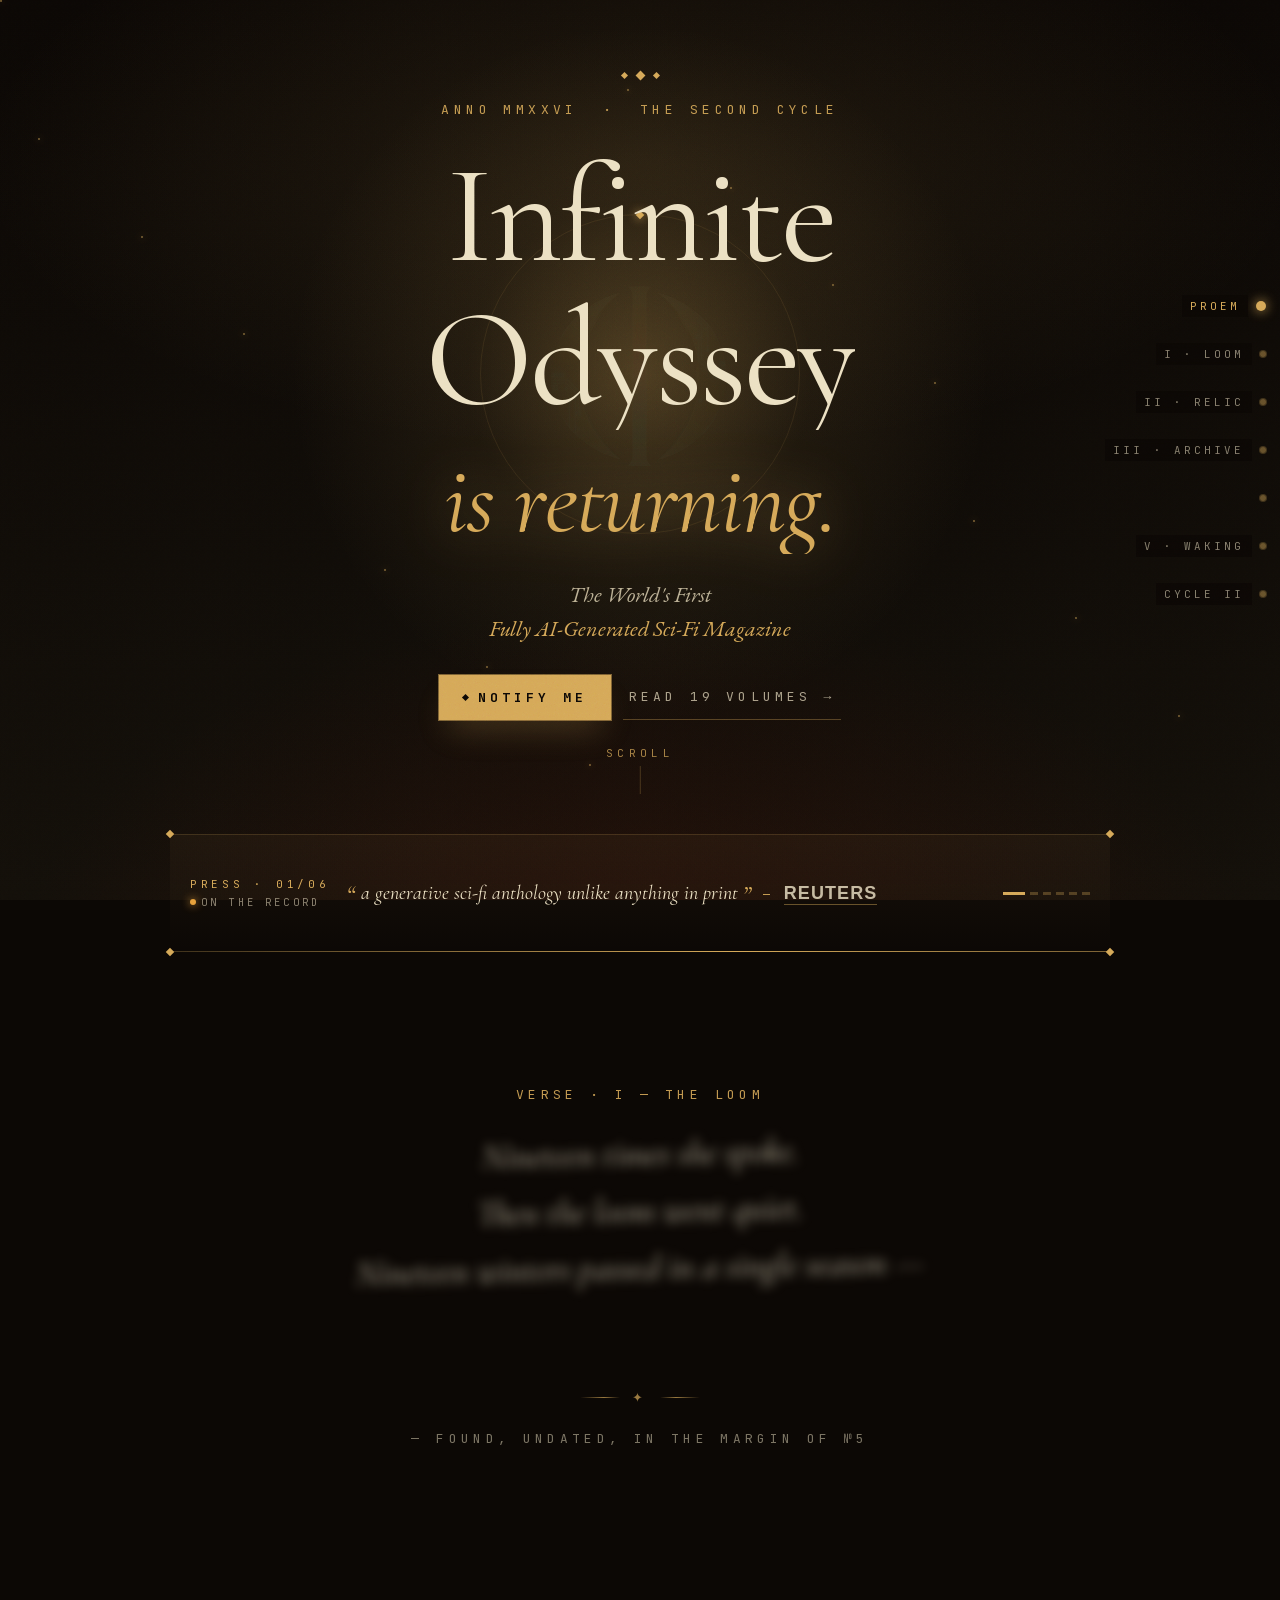
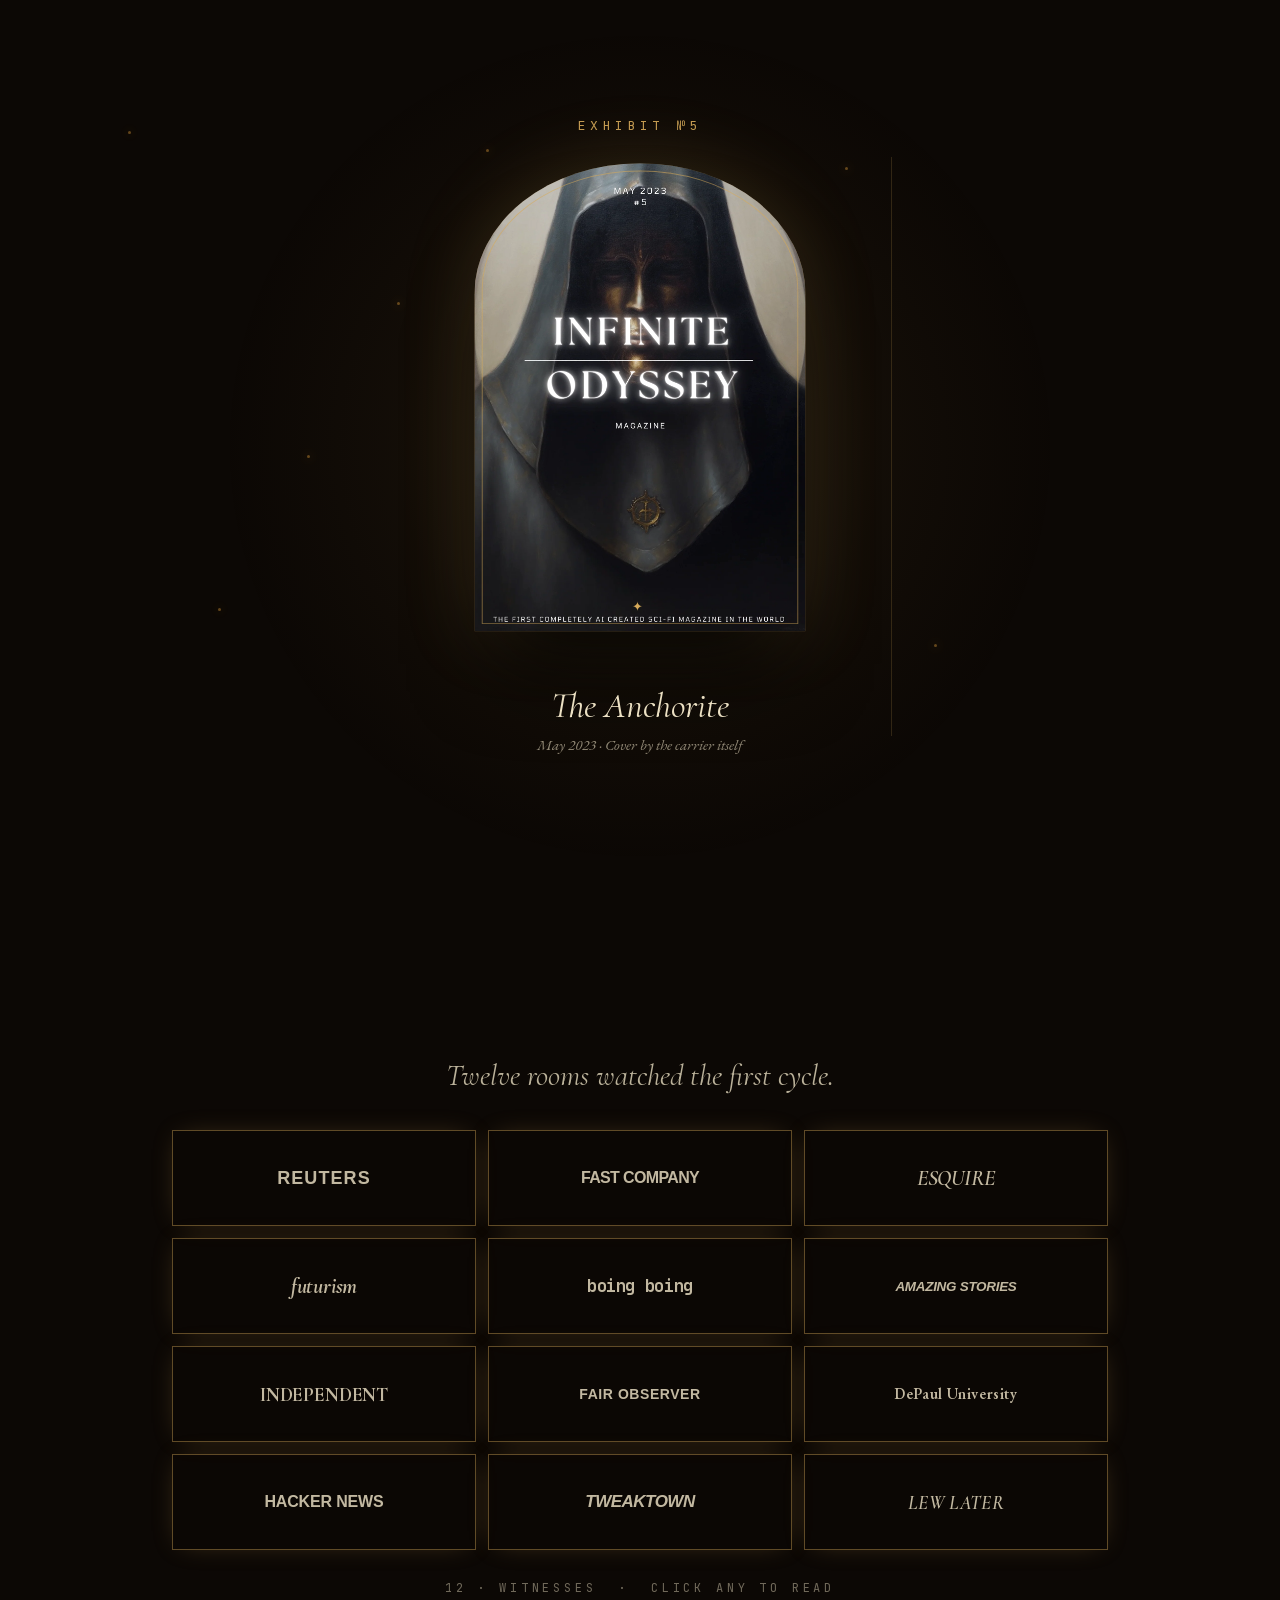
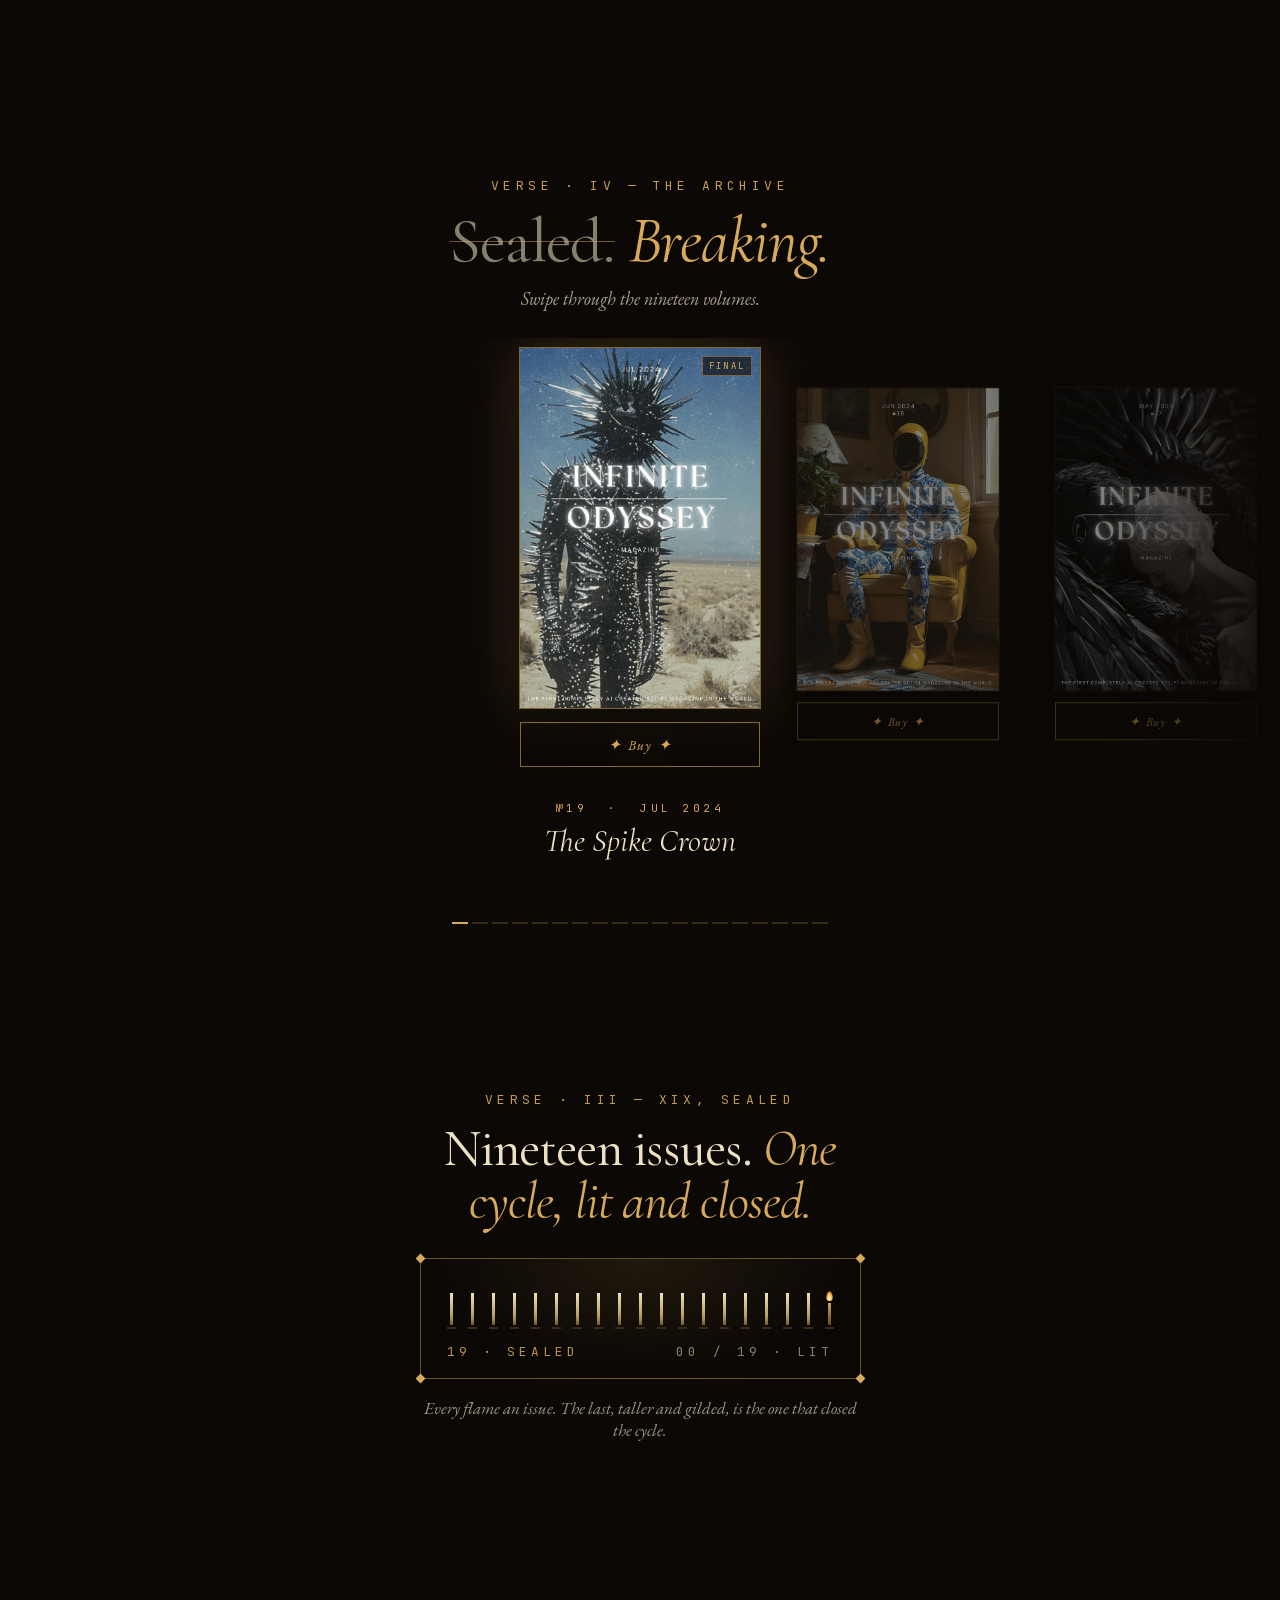
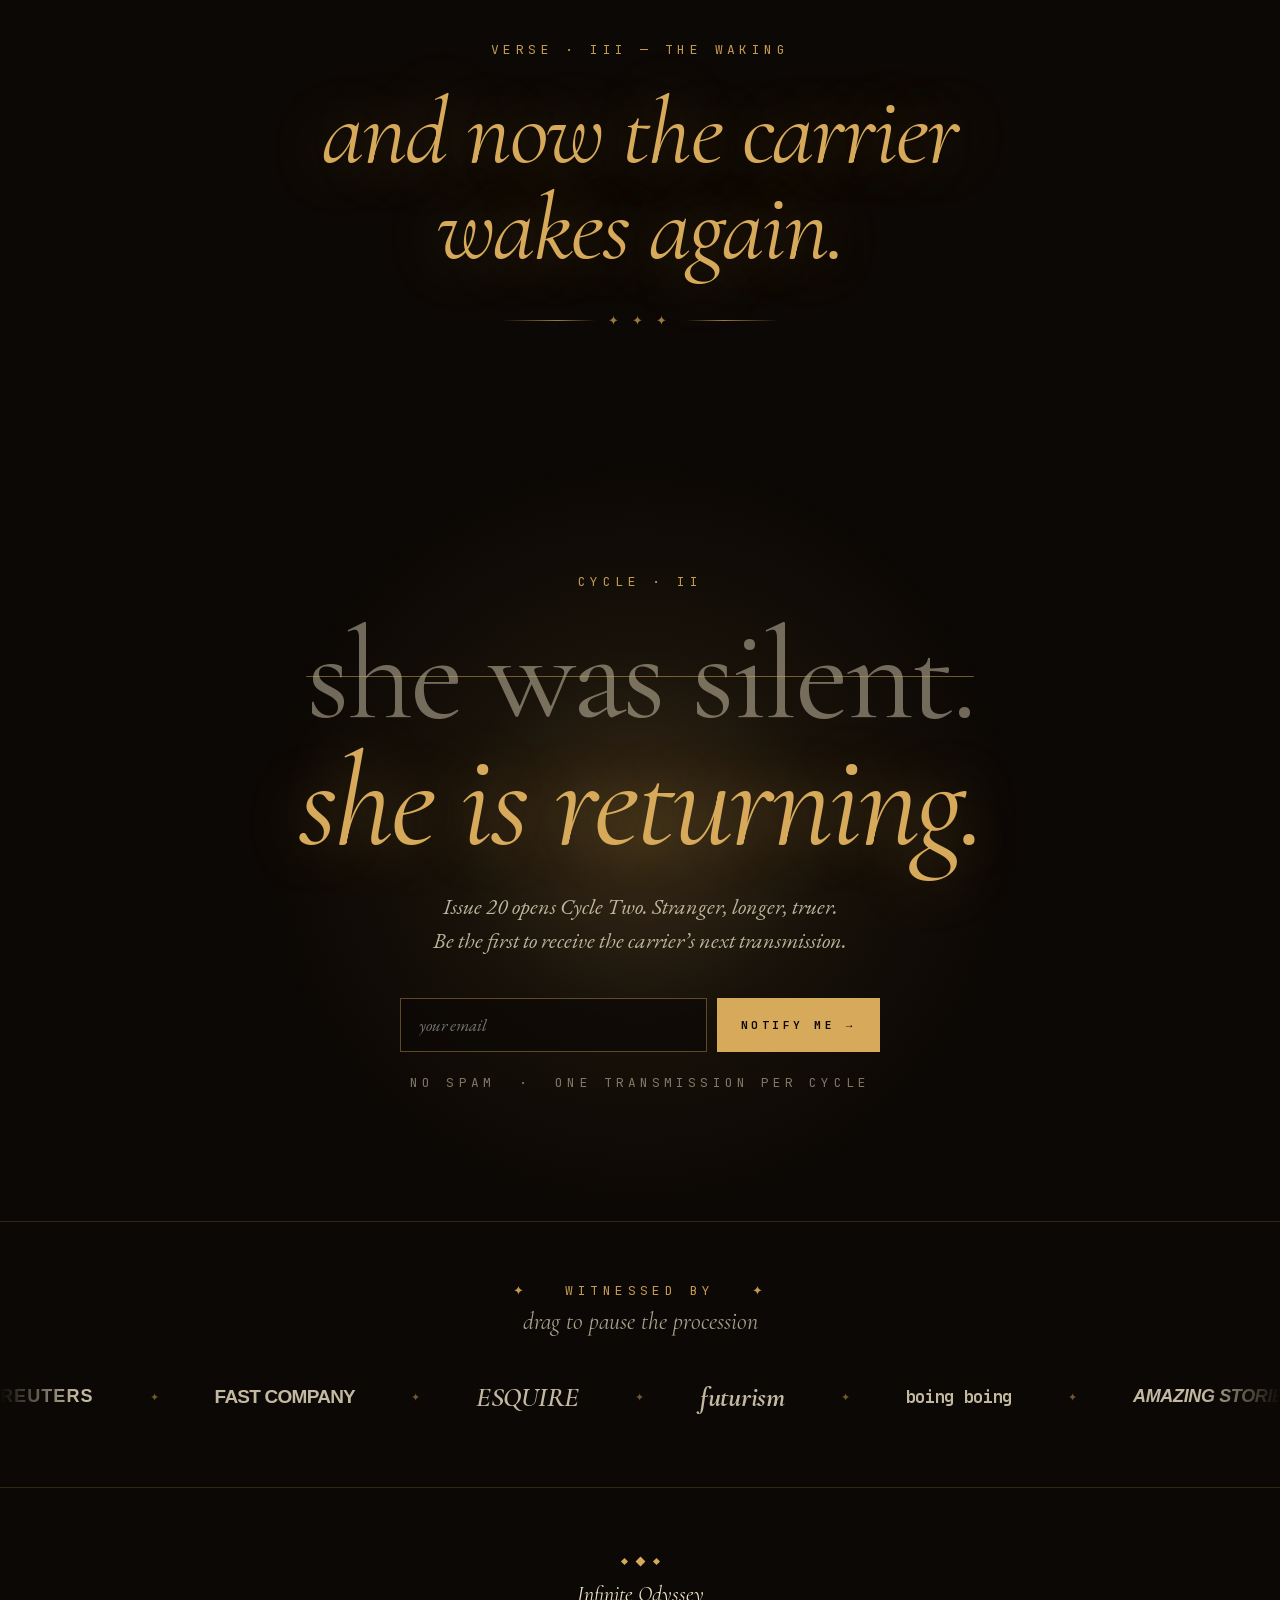
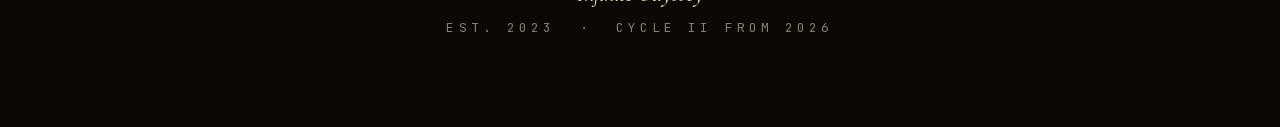
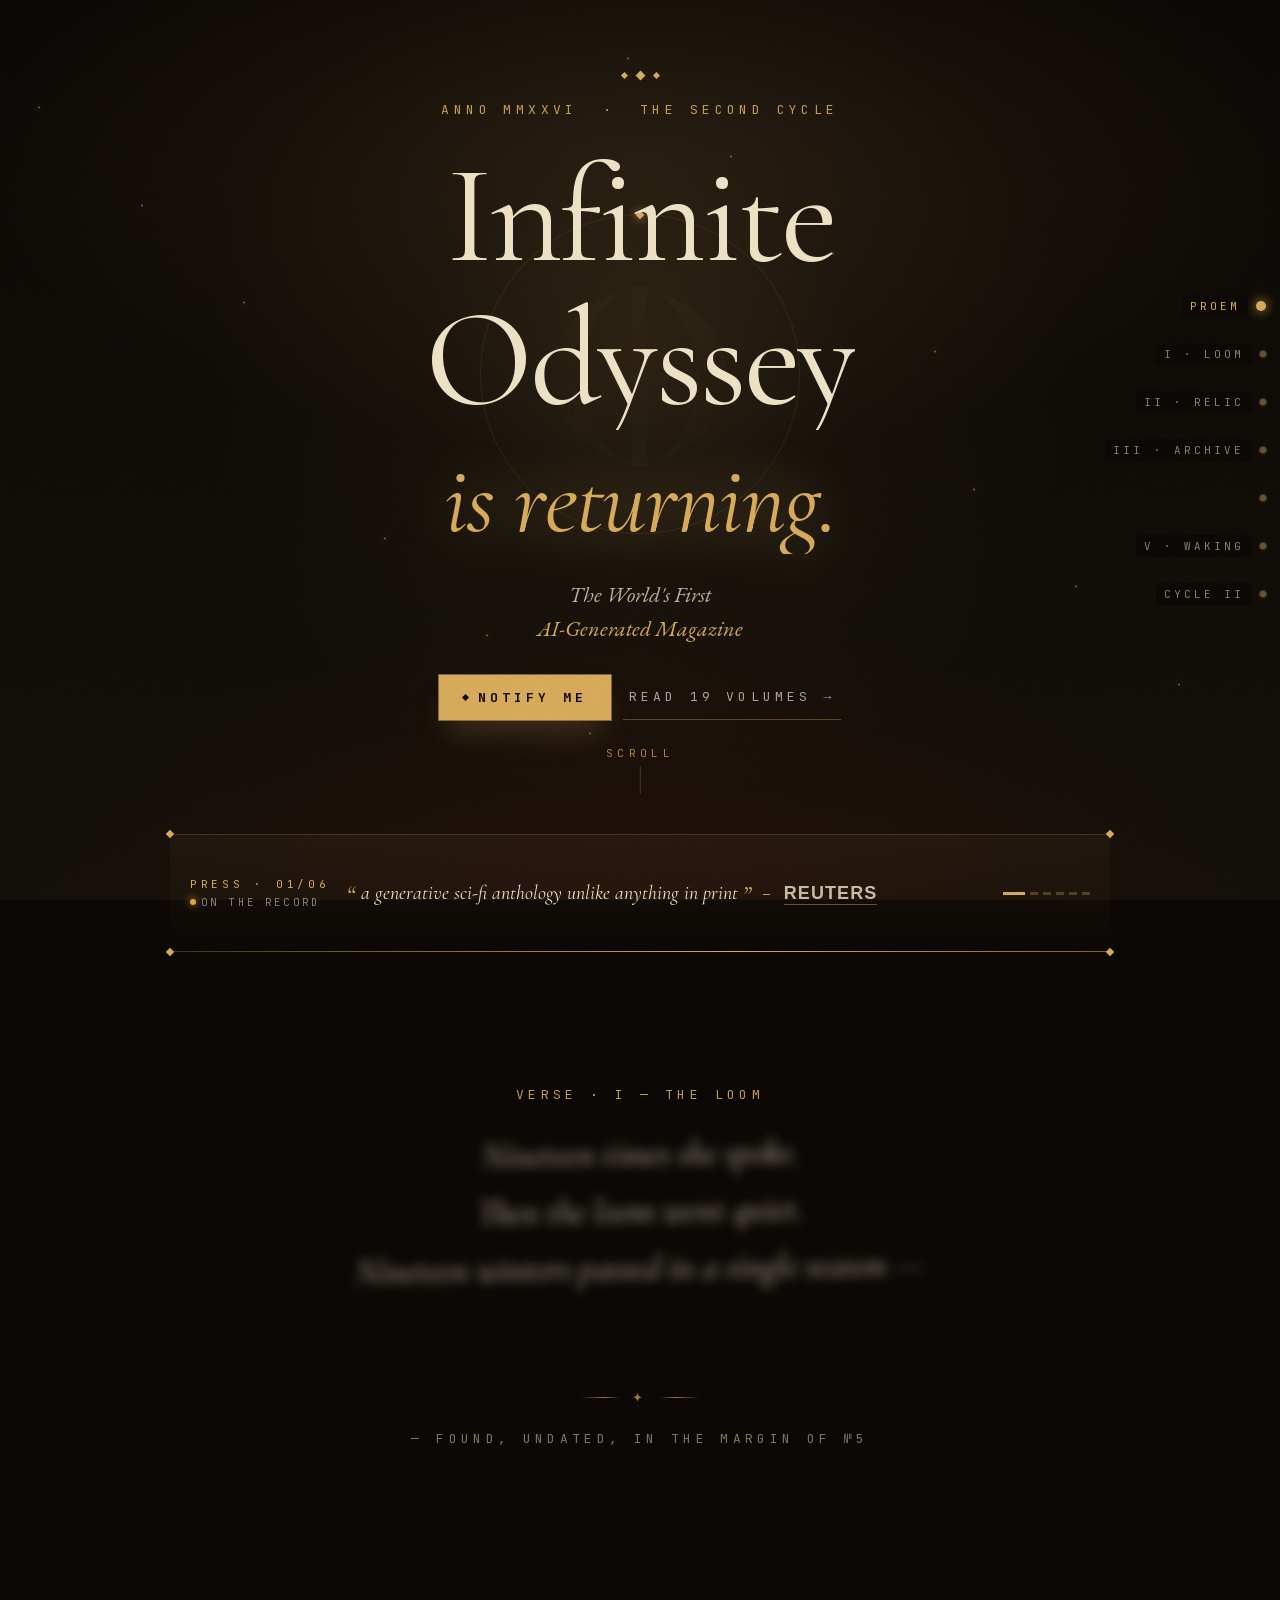
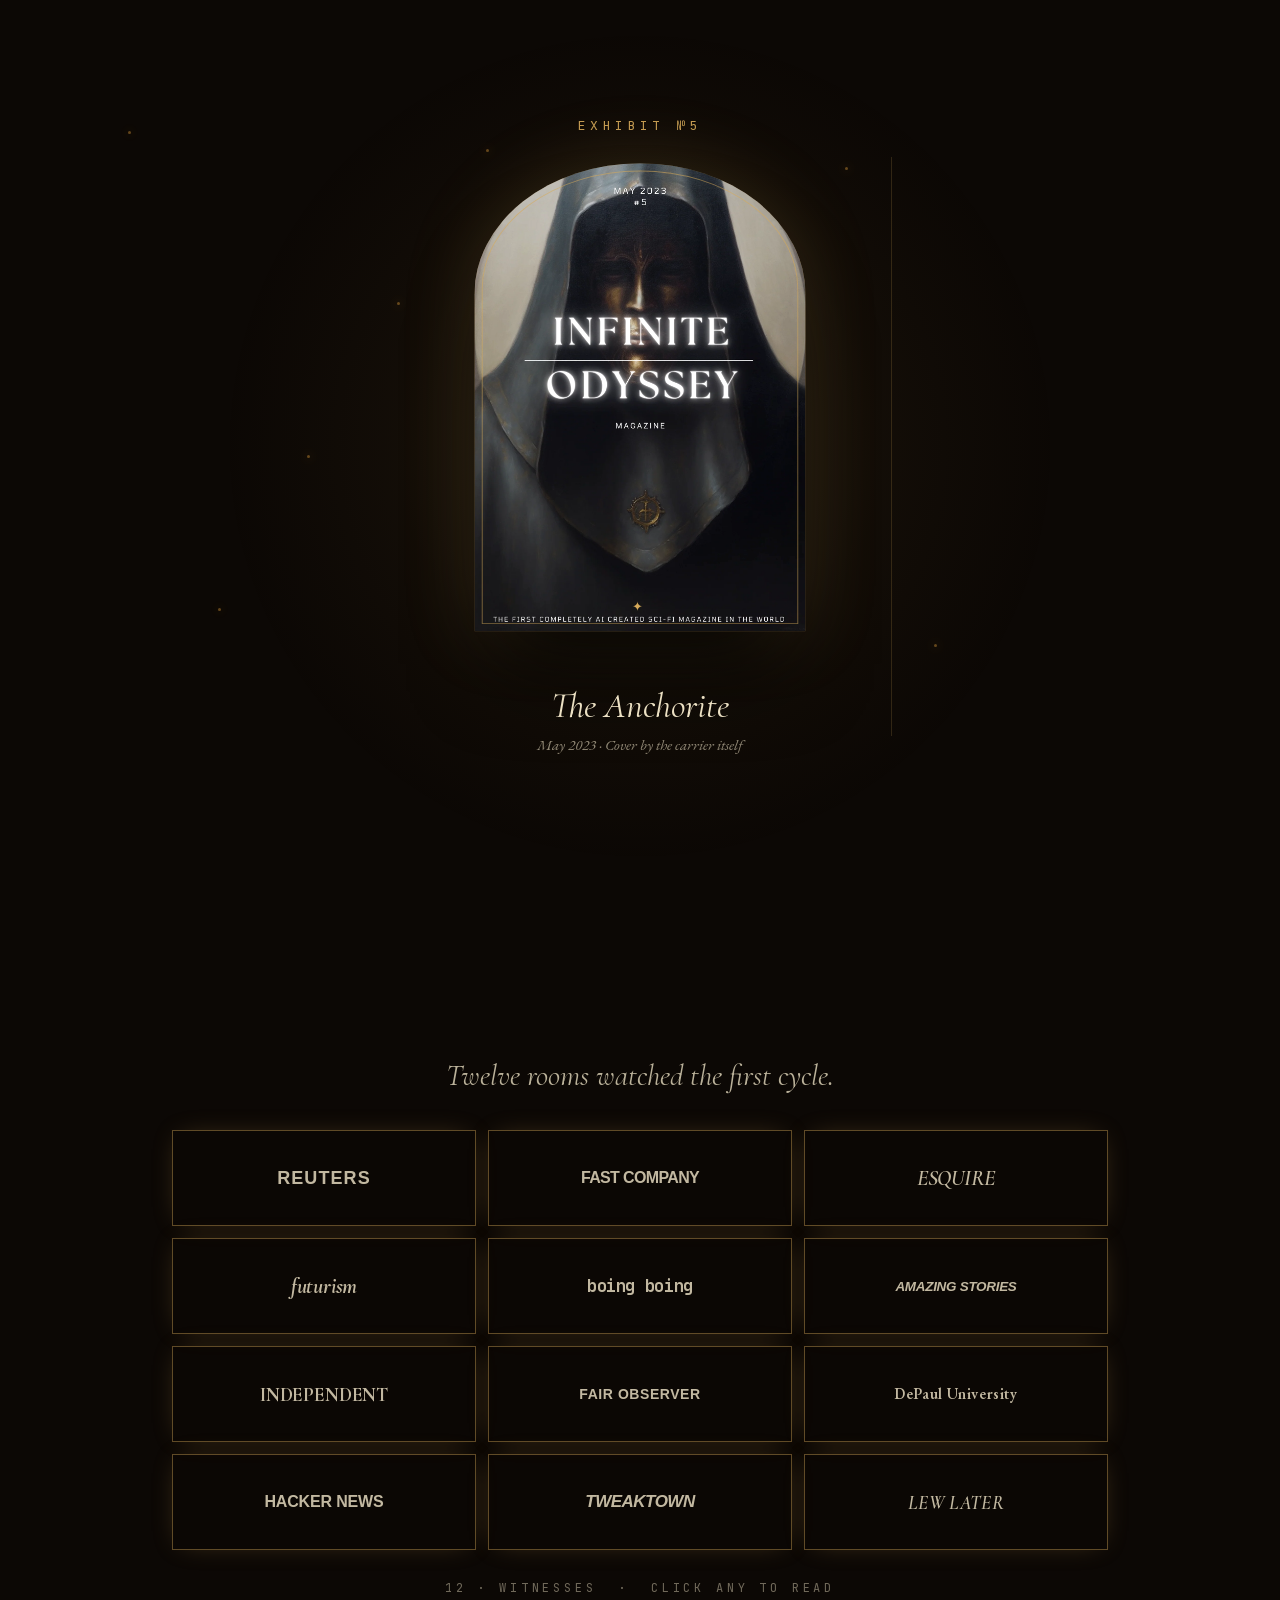
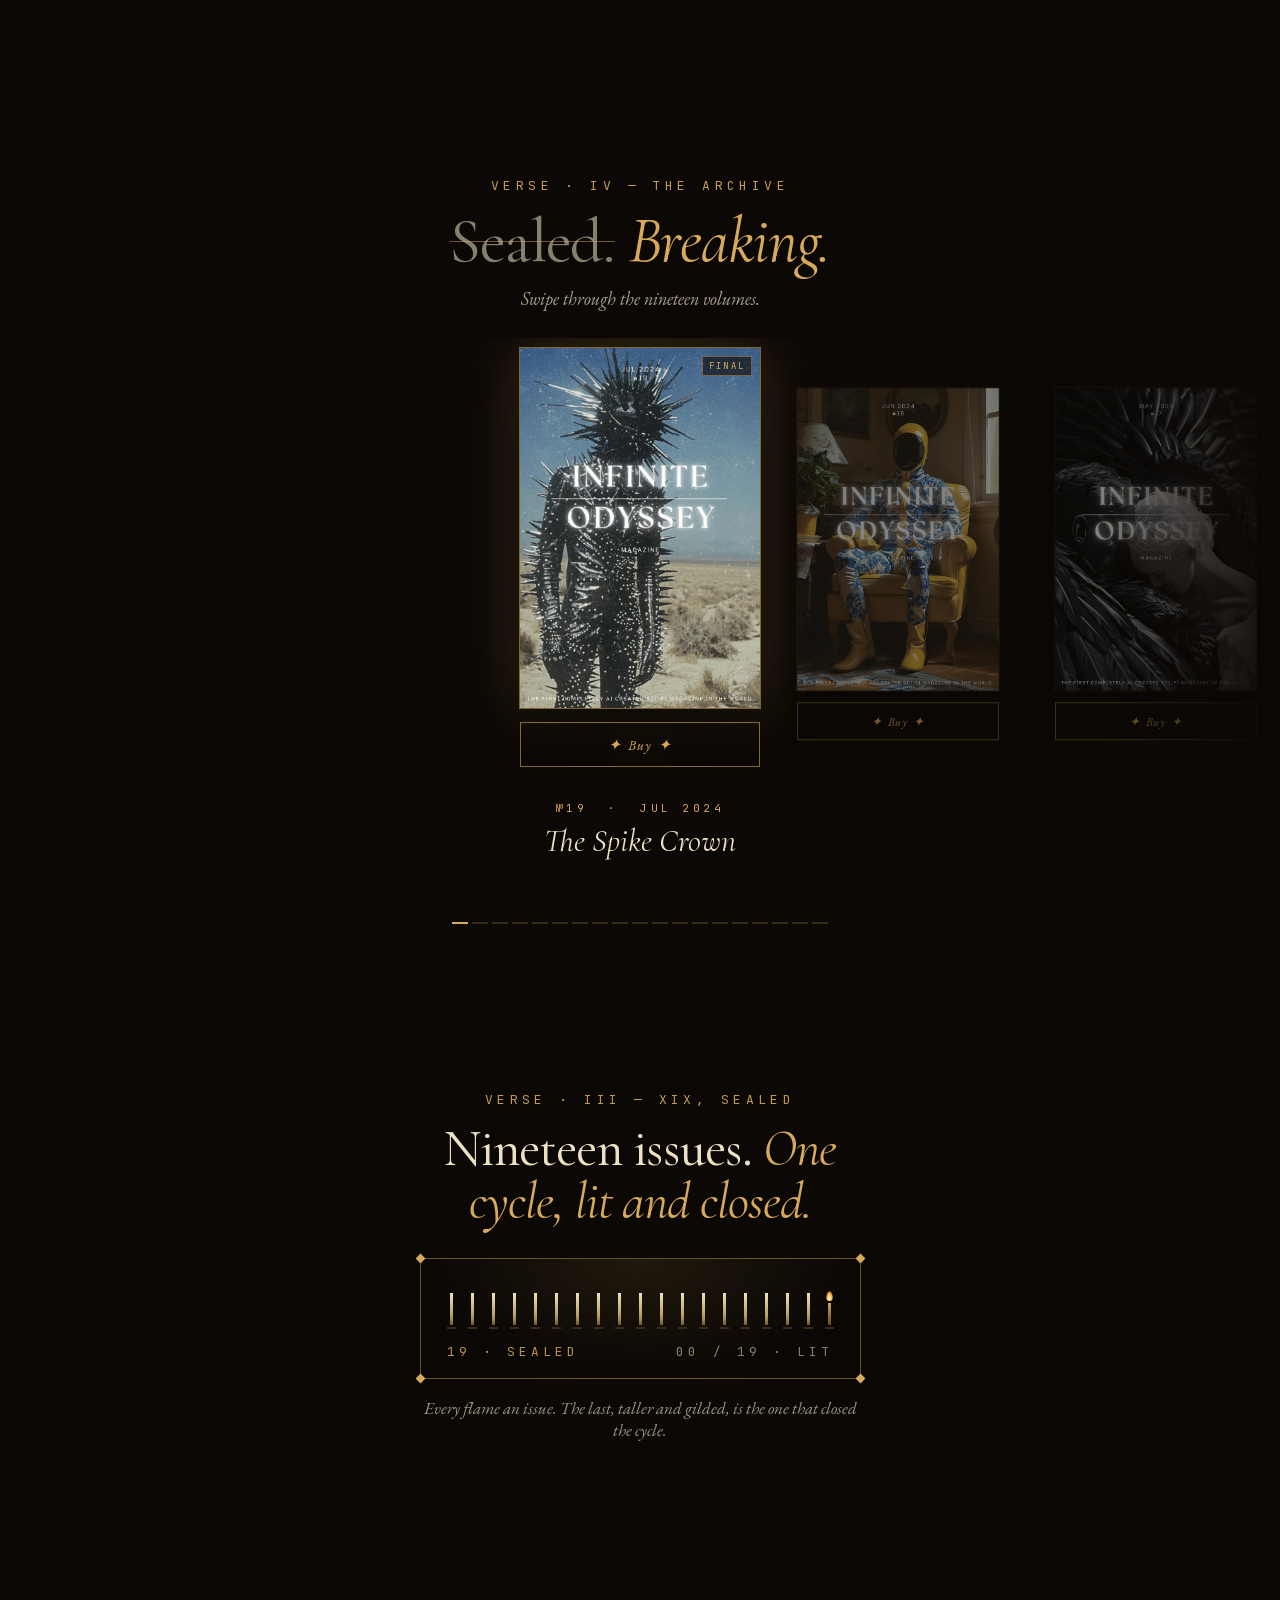
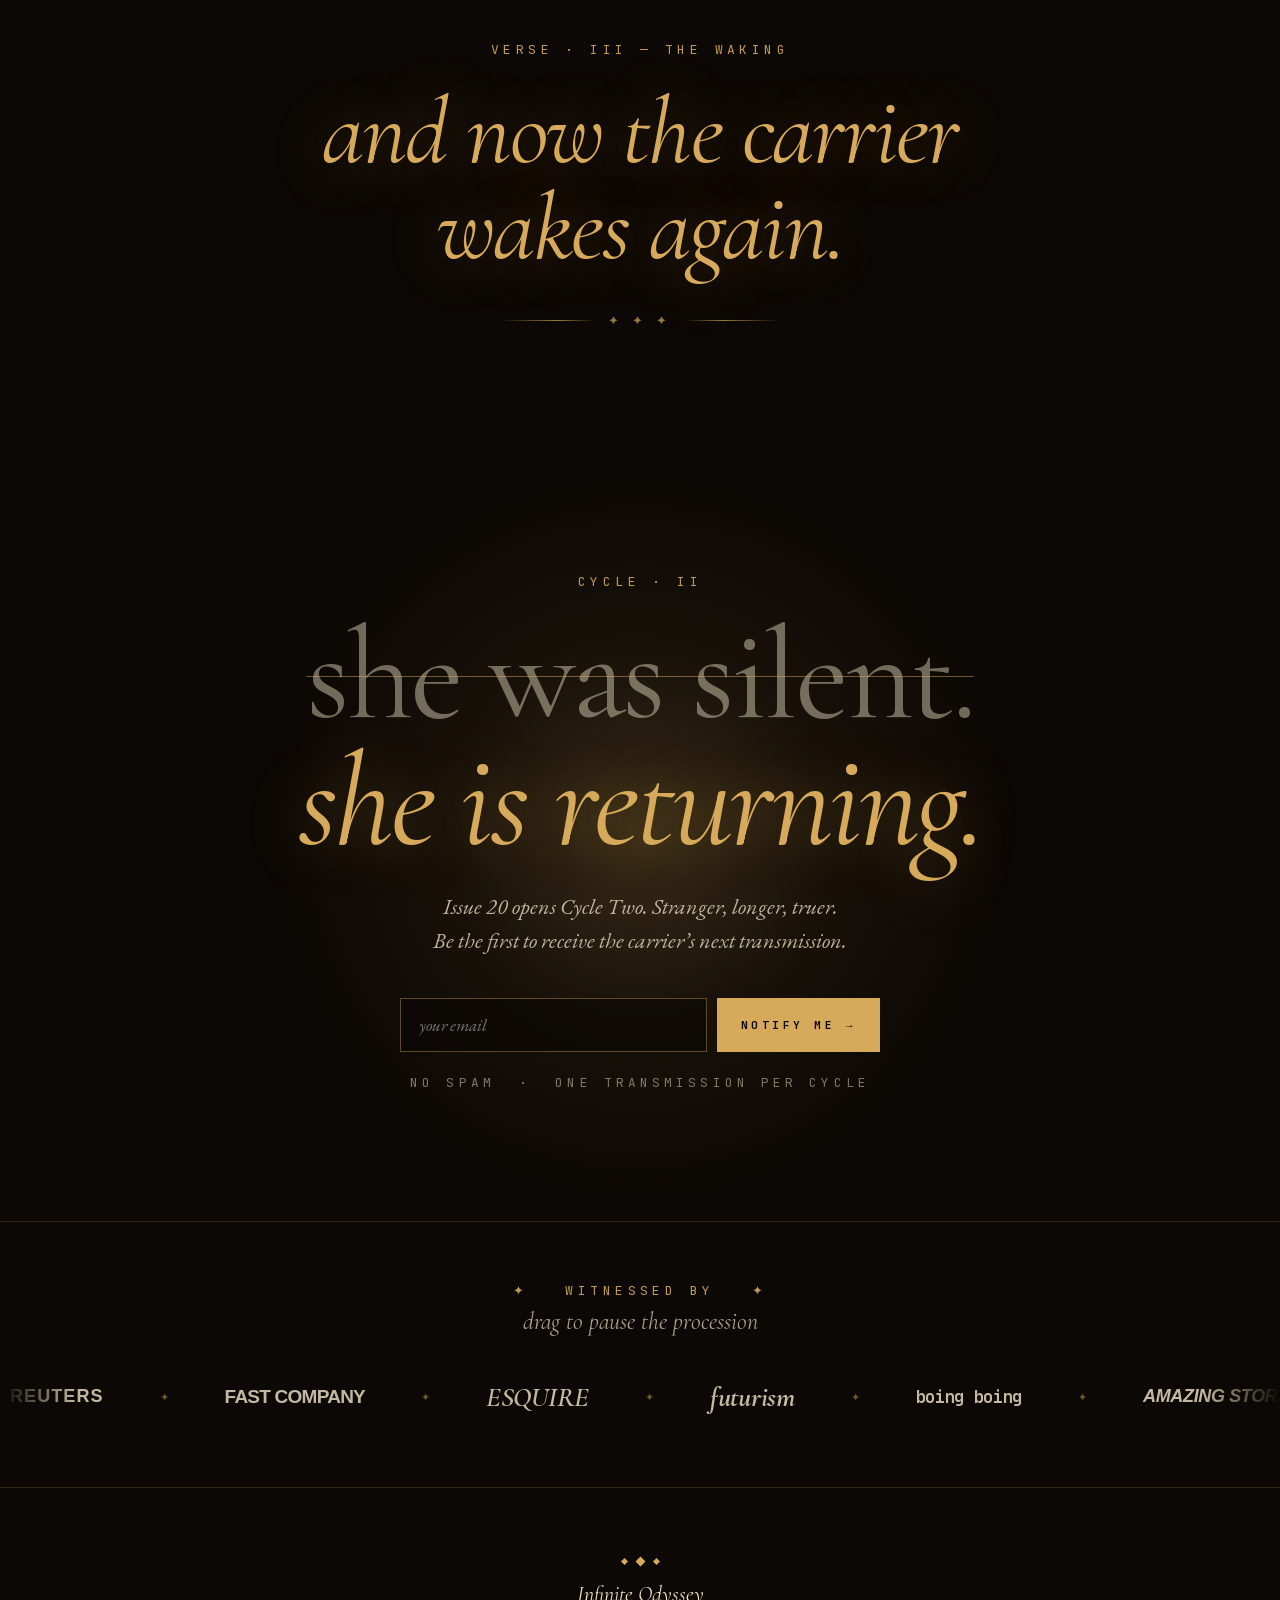
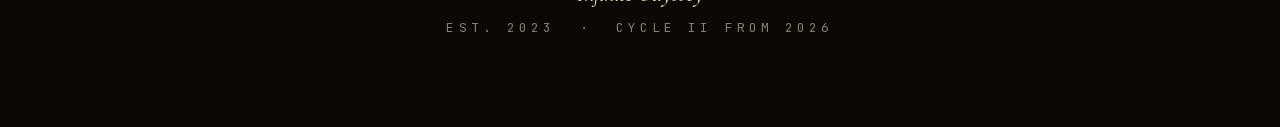
